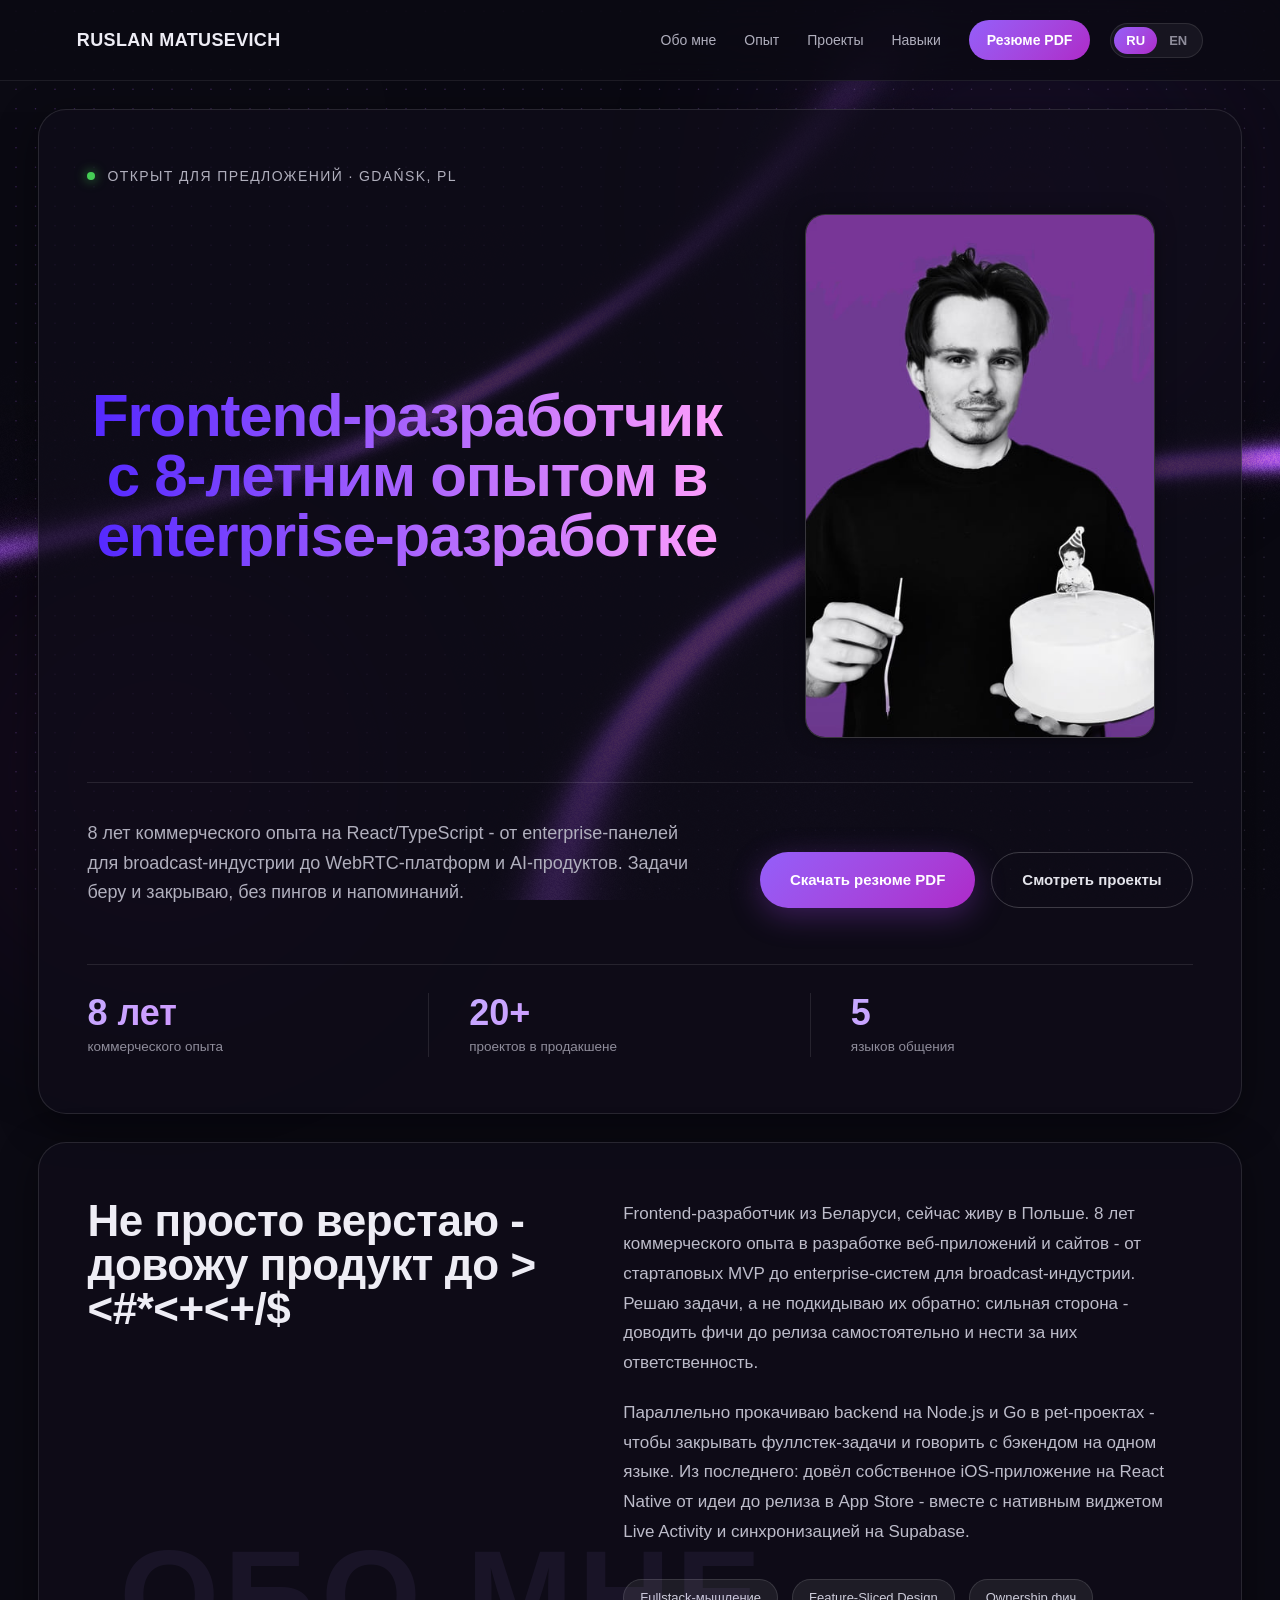
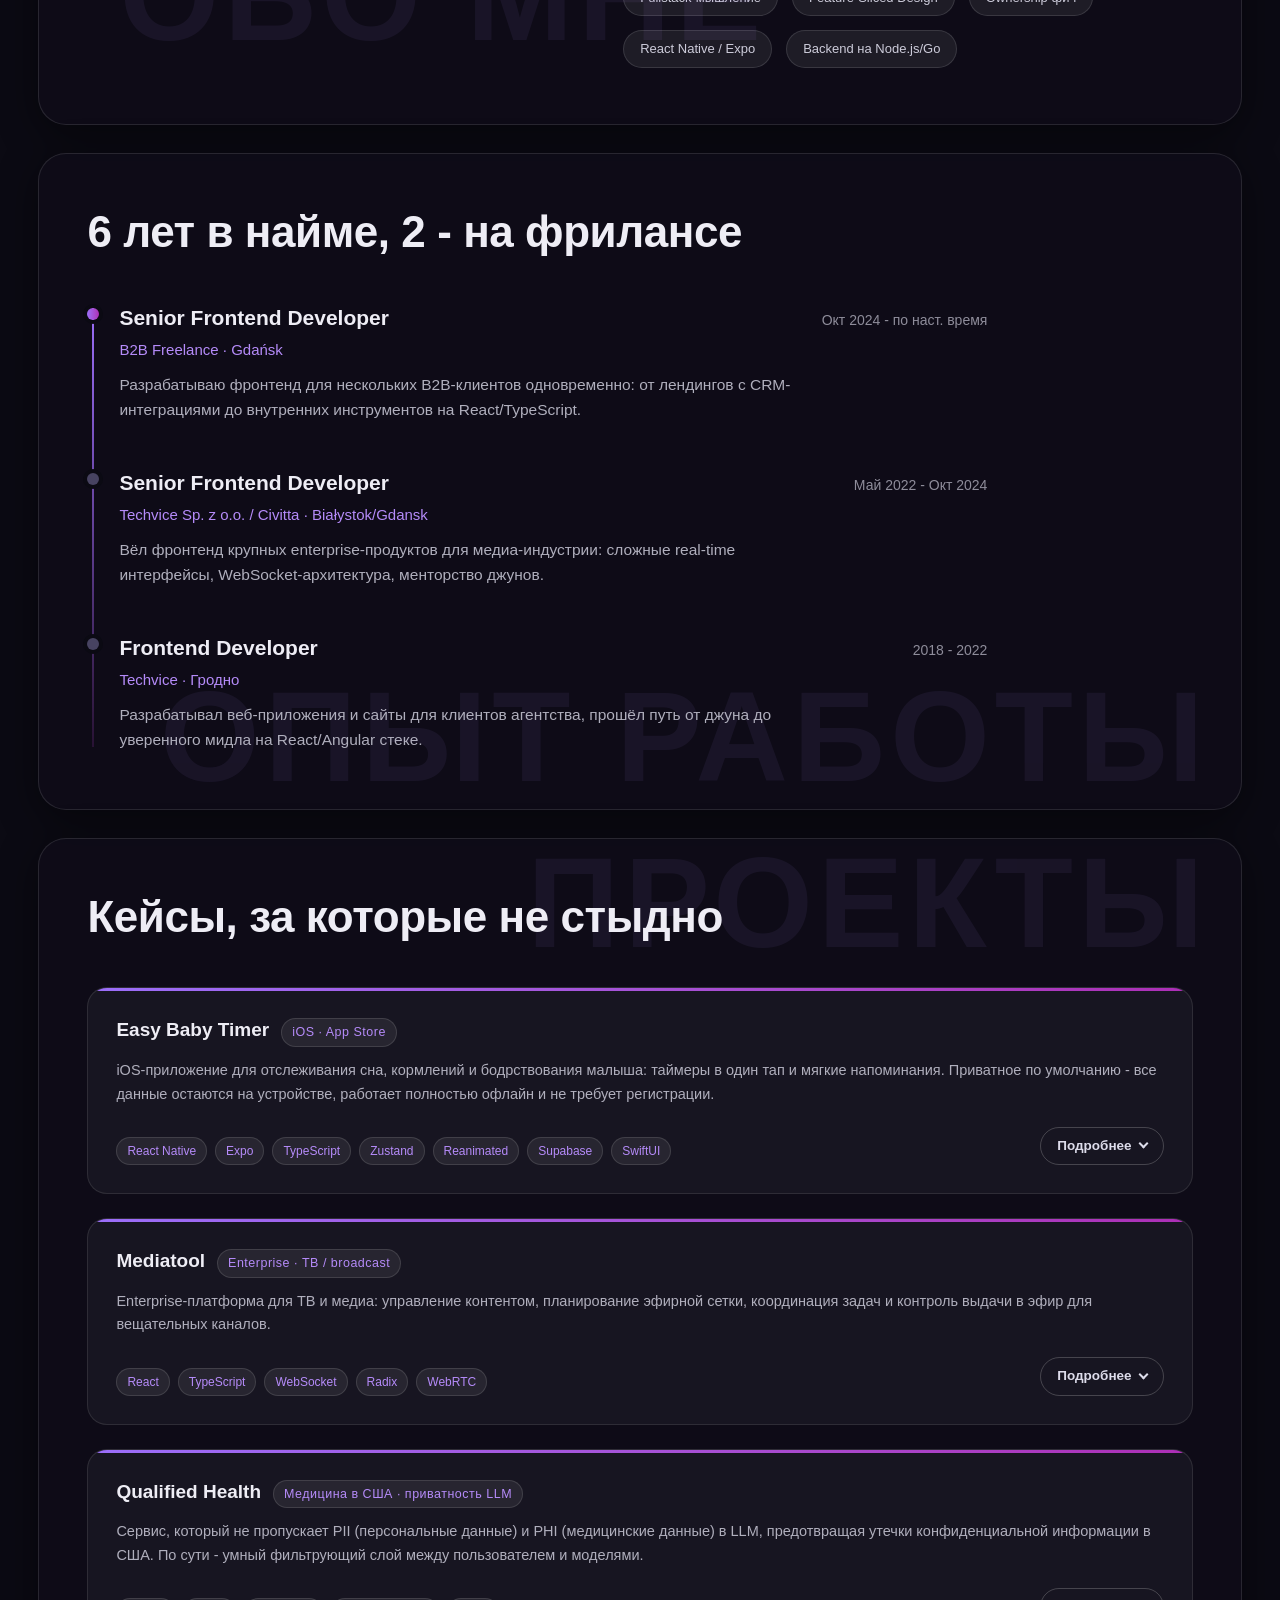
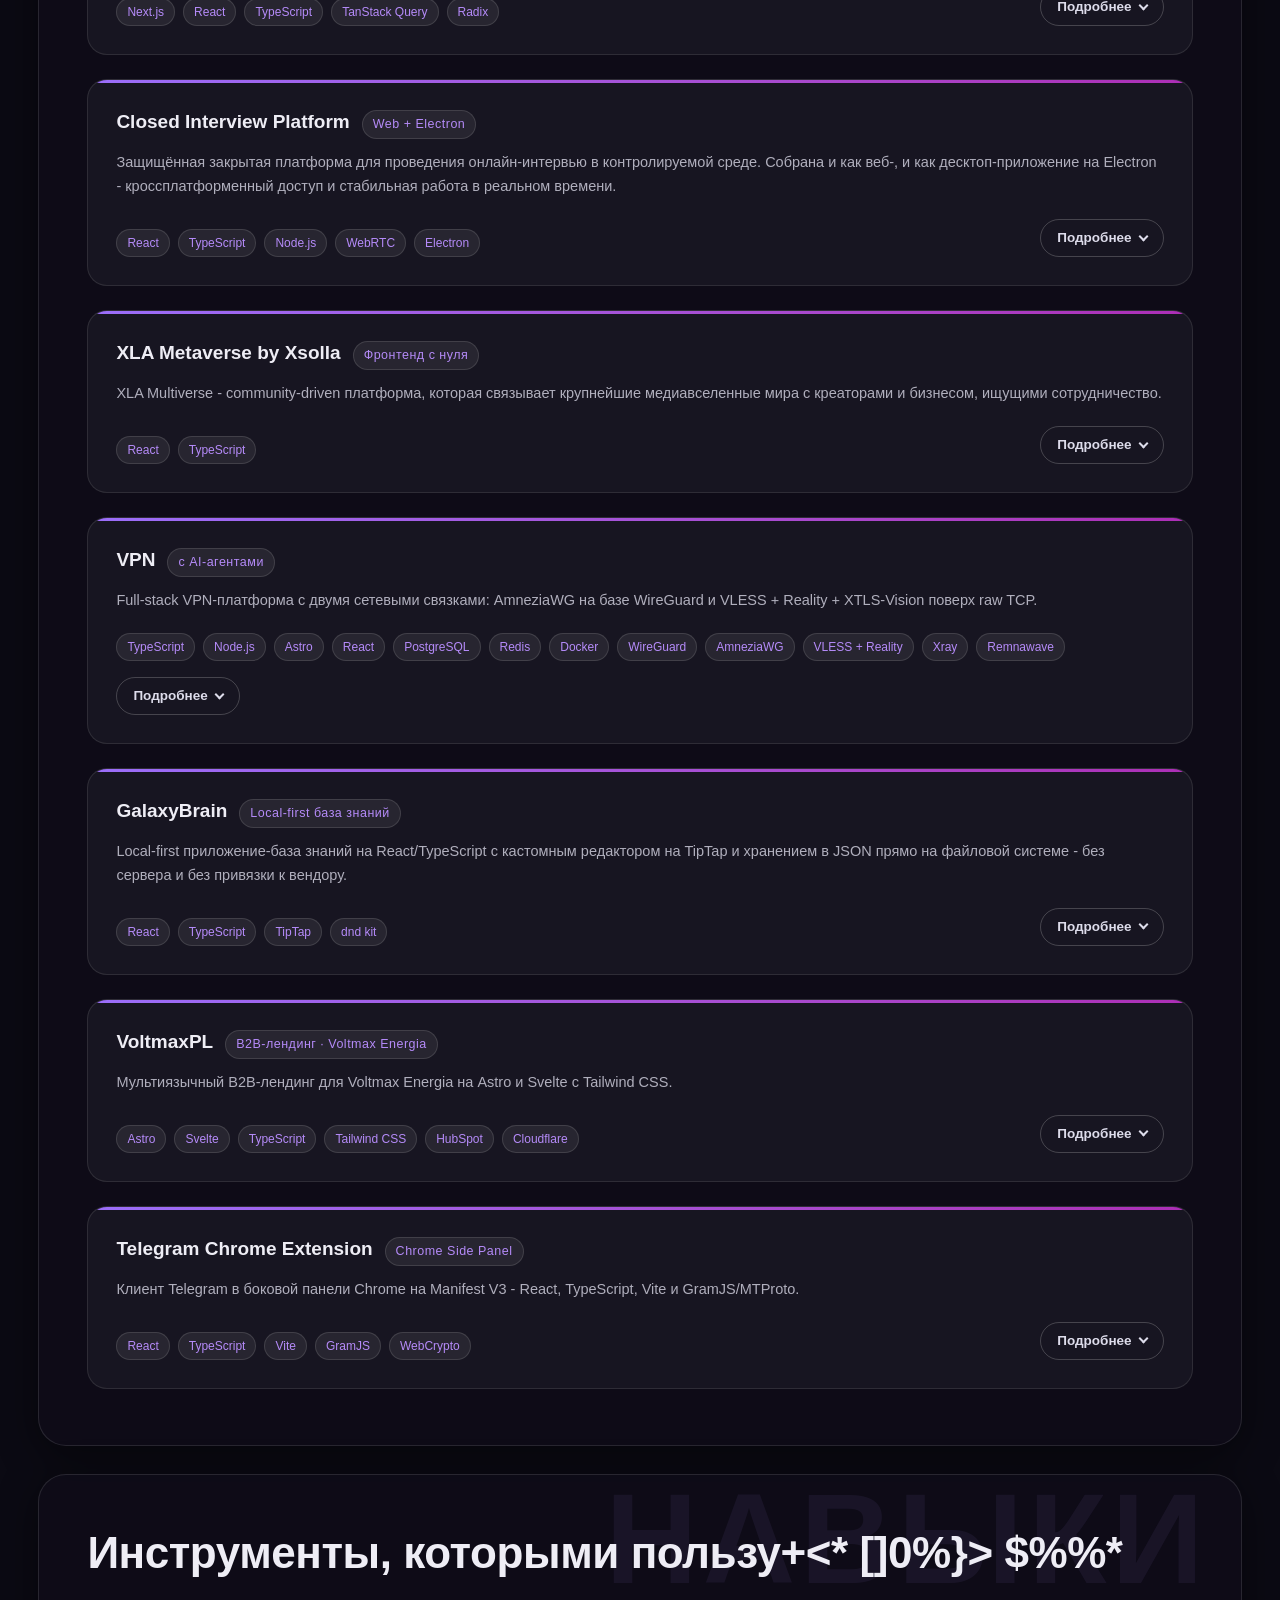
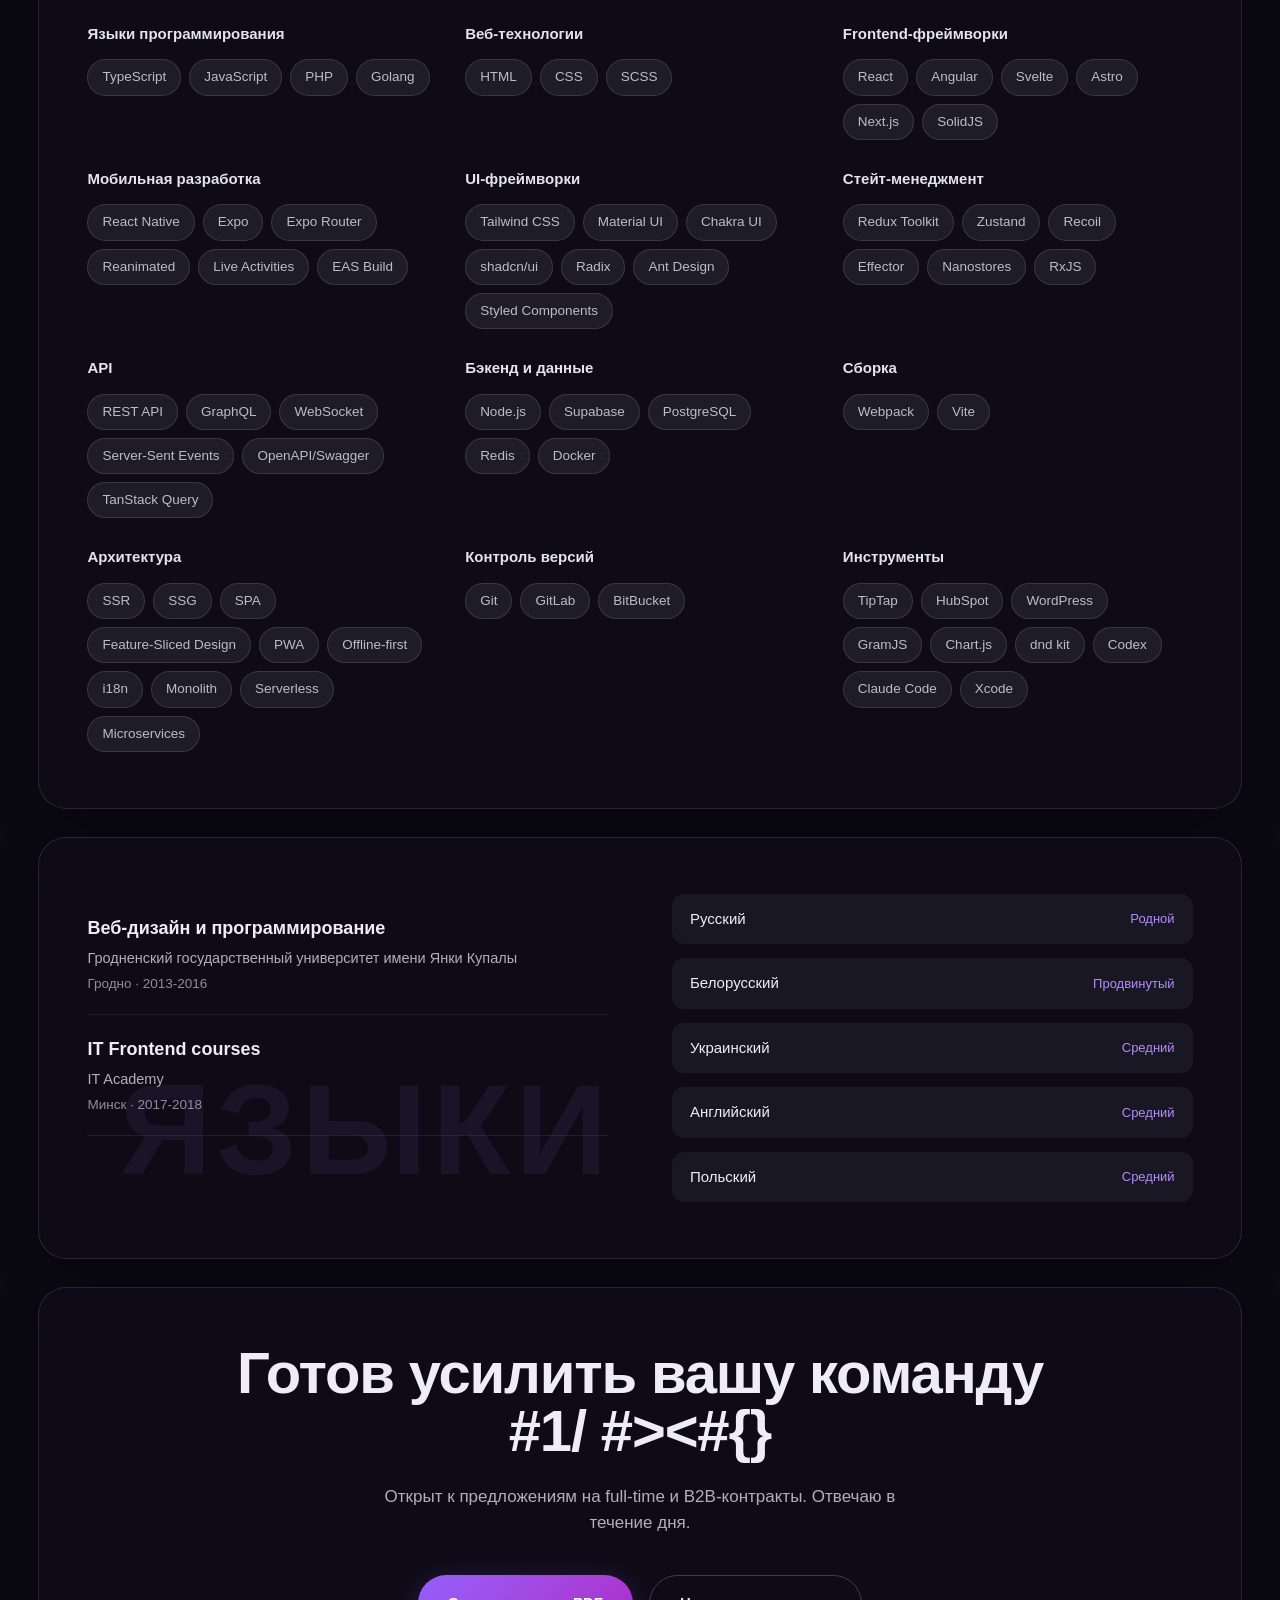
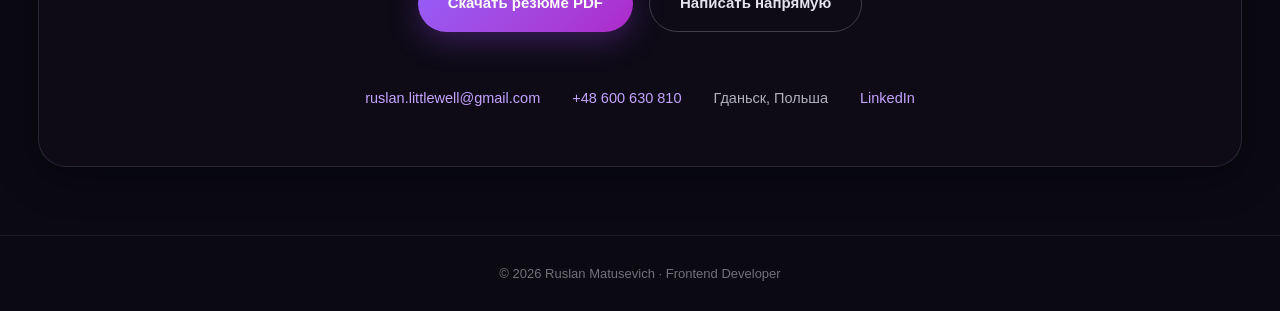
==== index.html @ 322b377a "Update fornt" ====
<!DOCTYPE html><html lang="ru"><head><meta charset="utf-8"><meta name="viewport" content="width=device-width, initial-scale=1"><meta name="generator" content="Astro v7.1.4"><title>Руслан Матусевич - Frontend-разработчик</title><meta name="description" content="Frontend-разработчик с 8-летним опытом на React/TypeScript: enterprise-панели для broadcast-индустрии, WebRTC-платформы, AI-продукты и собственное iOS-приложение на React Native. Гданьск, Польша."><link rel="canonical" href="https://ruslanlittlewell.github.io/"><link rel="alternate" hreflang="ru" href="https://ruslanlittlewell.github.io/"><link rel="alternate" hreflang="en" href="https://ruslanlittlewell.github.io/en/"><link rel="alternate" hreflang="x-default" href="https://ruslanlittlewell.github.io/"><link rel="icon" href="/favicon.svg" type="image/svg+xml"><meta name="theme-color" content="#17151f"><meta property="og:type" content="website"><meta property="og:title" content="Руслан Матусевич - Frontend-разработчик"><meta property="og:description" content="Frontend-разработчик с 8-летним опытом на React/TypeScript: enterprise-панели для broadcast-индустрии, WebRTC-платформы, AI-продукты и собственное iOS-приложение на React Native. Гданьск, Польша."><meta property="og:url" content="https://ruslanlittlewell.github.io/"><meta property="og:locale" content="ru_RU"><meta name="twitter:card" content="summary_large_image"><link rel="stylesheet" href="/assets/ResumePage.Bo6EtAs3.css"></head><body><div class="page relative min-h-screen"><div class="blob blob-top pointer-events-none fixed -top-[20%] -right-[10%] z-0 h-[60vw] max-h-[900px] w-[60vw] max-w-[900px] blur-[60px]" aria-hidden="true"></div><div class="blob blob-bottom pointer-events-none fixed -bottom-[25%] -left-[15%] z-0 h-[55vw] max-h-[800px] w-[55vw] max-w-[800px] blur-[60px]" aria-hidden="true"></div><div class="page-bg pointer-events-none fixed inset-0 z-0" aria-hidden="true"><style>astro-island,astro-slot,astro-static-slot{display:contents}</style><script>(()=>{var l=(n,t)=>{let i=async()=>{await(await n())()},e=typeof t.value=="object"?t.value:void 0,s={timeout:e==null?void 0:e.timeout};"requestIdleCallback"in window?window.requestIdleCallback(i,s):setTimeout(i,s.timeout||200)};(self.Astro||(self.Astro={})).idle=l;window.dispatchEvent(new Event("astro:idle"));})();</script><script>(()=>{var g=Object.defineProperty;var w=(a,s,c)=>s in a?g(a,s,{enumerable:!0,configurable:!0,writable:!0,value:c}):a[s]=c;var l=(a,s,c)=>w(a,typeof s!="symbol"?s+"":s,c);var E=new Set(["__proto__","constructor","prototype"]);{let a={0:t=>y(t),1:t=>c(t),2:t=>new RegExp(t),3:t=>new Date(t),4:t=>new Map(c(t)),5:t=>new Set(c(t)),6:t=>BigInt(t),7:t=>new URL(t),8:t=>new Uint8Array(t),9:t=>new Uint16Array(t),10:t=>new Uint32Array(t),11:t=>Number.POSITIVE_INFINITY*t},s=t=>{let[p,e]=t;return p in a?a[p](e):void 0},c=t=>t.map(s),y=t=>typeof t!="object"||t===null?t:Object.fromEntries(Object.entries(t).map(([p,e])=>[p,s(e)]));class f extends HTMLElement{constructor(){super(...arguments);l(this,"Component");l(this,"hydrator");l(this,"hydrate",async()=>{var b;if(!this.hydrator||!this.isConnected)return;let e=(b=this.parentElement)==null?void 0:b.closest("astro-island[ssr]");if(e){e.addEventListener("astro:hydrate",this.hydrate,{once:!0});return}let r=this.querySelectorAll("astro-slot"),n={},d=this.querySelectorAll("template[data-astro-template]");for(let o of d){let i=o.closest(this.tagName);i!=null&&i.isSameNode(this)&&(n[o.getAttribute("data-astro-template")||"default"]=o.innerHTML,o.remove())}for(let o of r){let i=o.closest(this.tagName);i!=null&&i.isSameNode(this)&&(n[o.getAttribute("name")||"default"]=o.innerHTML)}let u;try{u=this.hasAttribute("props")?y(JSON.parse(this.getAttribute("props"))):{}}catch(o){let i=this.getAttribute("component-url")||"<unknown>",v=this.getAttribute("component-export");throw v&&(i+=` (export ${v})`),console.error(`[hydrate] Error parsing props for component ${i}`,this.getAttribute("props"),o),o}let h;await this.hydrator(this)(this.Component,u,n,{client:this.getAttribute("client")}),this.removeAttribute("ssr"),this.dispatchEvent(new CustomEvent("astro:hydrate"))});l(this,"unmount",()=>{this.isConnected||this.dispatchEvent(new CustomEvent("astro:unmount"))})}disconnectedCallback(){document.removeEventListener("astro:after-swap",this.unmount),document.addEventListener("astro:after-swap",this.unmount,{once:!0})}connectedCallback(){if(!this.hasAttribute("await-children")||document.readyState==="interactive"||document.readyState==="complete")this.childrenConnectedCallback();else{let e=()=>{document.removeEventListener("DOMContentLoaded",e),r.disconnect(),this.childrenConnectedCallback()},r=new MutationObserver(()=>{var n;((n=this.lastChild)==null?void 0:n.nodeType)===Node.COMMENT_NODE&&this.lastChild.nodeValue==="astro:end"&&(this.lastChild.remove(),e())});r.observe(this,{childList:!0}),document.addEventListener("DOMContentLoaded",e)}}async childrenConnectedCallback(){let e=this.getAttribute("before-hydration-url");e&&await import(e),this.start()}getRetryImportUrl(e){let r=new URL(e,document.baseURI);return r.searchParams.set("astro-retry",Date.now().toString()),r.toString()}async importWithRetry(e){try{return await import(e)}catch(r){return await new Promise(n=>setTimeout(n,1e3)),import(this.getRetryImportUrl(e))}}handleHydrationError(e){let r=this.getAttribute("component-url"),n=new CustomEvent("astro:hydration-error",{cancelable:!0,bubbles:!0,composed:!0,detail:{error:e,componentUrl:r}});this.dispatchEvent(n)&&console.error(`[astro-island] Error hydrating ${r}`,e)}async start(){let e=JSON.parse(this.getAttribute("opts")),r=this.getAttribute("client");if(Astro[r]===void 0){window.addEventListener(`astro:${r}`,()=>this.start(),{once:!0});return}try{await Astro[r](async()=>{let n=this.getAttribute("renderer-url");try{let[d,{default:u}]=await Promise.all([this.importWithRetry(this.getAttribute("component-url")),n?this.importWithRetry(n):Promise.resolve({default:()=>()=>{}})]),h=this.getAttribute("component-export")||"default";if(h.includes(".")){this.Component=d;for(let m of h.split(".")){if(E.has(m)||!this.Component||typeof this.Component!="object"&&typeof this.Component!="function"||!Object.hasOwn(this.Component,m))throw new Error(`Invalid component export path: ${h}`);this.Component=this.Component[m]}}else{if(E.has(h))throw new Error(`Invalid component export path: ${h}`);this.Component=d[h]}return this.hydrator=u,this.hydrate}catch(d){return this.handleHydrationError(d),()=>{}}},e,this)}catch(n){this.handleHydrationError(n)}}attributeChangedCallback(){this.hydrate()}}l(f,"observedAttributes",["props"]),customElements.get("astro-island")||customElements.define("astro-island",f)}})();</script><astro-island uid="1RkktB" prefix="r11" component-url="/assets/ColorBends.BldYzZcF.js" component-export="default" renderer-url="/assets/client.bxcwkfp-.js" props="{&quot;colors&quot;:[1,[[0,&quot;#A855F7&quot;]]],&quot;speed&quot;:[0,0.2],&quot;frequency&quot;:[0,1],&quot;noise&quot;:[0,0.15],&quot;bandWidth&quot;:[0,6],&quot;rotation&quot;:[0,90],&quot;fadeTop&quot;:[0,0.5],&quot;iterations&quot;:[0,1],&quot;intensity&quot;:[0,1.3]}" ssr client="idle" opts="{&quot;name&quot;:&quot;ColorBends&quot;,&quot;value&quot;:true}" await-children><div class="relative h-full w-full overflow-hidden" style="mask-image:linear-gradient(to bottom, transparent 0%, #000 50%);-webkit-mask-image:linear-gradient(to bottom, transparent 0%, #000 50%)"></div><!--astro:end--></astro-island><astro-island uid="FwcPE" prefix="r10" component-url="/assets/DotField.CQvX44qZ.js" component-export="default" renderer-url="/assets/client.bxcwkfp-.js" props="{&quot;dotRadius&quot;:[0,1.5],&quot;dotSpacing&quot;:[0,18],&quot;cursorRadius&quot;:[0,360],&quot;bulgeStrength&quot;:[0,48],&quot;bulgeOnly&quot;:[0,true],&quot;sparkle&quot;:[0,false],&quot;waveAmplitude&quot;:[0,0],&quot;gradientFrom&quot;:[0,&quot;rgba(168, 85, 247, 0.32)&quot;],&quot;gradientTo&quot;:[0,&quot;rgba(214, 186, 255, 0.18)&quot;]}" ssr client="idle" opts="{&quot;name&quot;:&quot;DotField&quot;,&quot;value&quot;:true}" await-children><div class="dot-field-container"><canvas class="absolute inset-0 h-full w-full"></canvas></div><!--astro:end--></astro-island></div><script>(()=>{var e=async t=>{await(await t())()};(self.Astro||(self.Astro={})).load=e;window.dispatchEvent(new Event("astro:load"));})();</script><astro-island uid="29okiO" prefix="r12" component-url="/assets/Header.DTFOL811.js" component-export="default" renderer-url="/assets/client.bxcwkfp-.js" props="{&quot;locale&quot;:[0,&quot;ru&quot;],&quot;nav&quot;:[0,{&quot;about&quot;:[0,&quot;Обо мне&quot;],&quot;experience&quot;:[0,&quot;Опыт&quot;],&quot;projects&quot;:[0,&quot;Проекты&quot;],&quot;skills&quot;:[0,&quot;Навыки&quot;],&quot;resume&quot;:[0,&quot;Резюме PDF&quot;],&quot;menu&quot;:[0,&quot;Открыть меню&quot;]}],&quot;brand&quot;:[0,&quot;RUSLAN MATUSEVICH&quot;]}" ssr client="load" opts="{&quot;name&quot;:&quot;Header&quot;,&quot;value&quot;:true}" await-children><header class="site-header sticky top-0 z-50 flex items-center justify-between gap-5 border-b border-white/8 bg-[oklch(0.15_0.02_290/0.75)] px-4 py-4 backdrop-blur-xl sm:px-6 lg:px-[6vw] lg:py-5"><a class="font-display text-[18px] font-bold tracking-[0.02em] whitespace-nowrap" href="/">RUSLAN MATUSEVICH</a><div class="flex items-center gap-4 lg:gap-5"><nav class="hidden absolute inset-x-0 top-full flex-col items-stretch gap-1 border-b border-white/10 bg-[oklch(0.15_0.02_290/0.97)] px-4 pt-4 pb-5 backdrop-blur-xl nav:static nav:flex nav:flex-row nav:items-center nav:gap-7 nav:border-0 nav:bg-transparent nav:p-0 nav:backdrop-blur-none" aria-label="RUSLAN MATUSEVICH"><a class="border-b border-white/8 px-1 py-3 text-base text-dim transition hover:text-fg nav:border-0 nav:p-0 nav:text-sm" href="#about">Обо мне</a><a class="border-b border-white/8 px-1 py-3 text-base text-dim transition hover:text-fg nav:border-0 nav:p-0 nav:text-sm" href="#experience">Опыт</a><a class="border-b border-white/8 px-1 py-3 text-base text-dim transition hover:text-fg nav:border-0 nav:p-0 nav:text-sm" href="#projects">Проекты</a><a class="border-b border-white/8 px-1 py-3 text-base text-dim transition hover:text-fg nav:border-0 nav:p-0 nav:text-sm" href="#skills">Навыки</a><a class="grad-brand mt-3 cursor-pointer rounded-full px-[18px] py-3.5 text-[15px] font-semibold text-white transition hover:brightness-110 nav:mt-0 nav:py-2.5 nav:text-sm" href="/RuslanMatusevich_06-2026.pdf" download="RuslanMatusevich_06-2026.pdf">Резюме PDF</a></nav><div class="inline-flex items-center rounded-full border border-white/10 bg-white/5 p-[3px]" role="group" aria-label="Language"><a class="rounded-full px-3 py-[7px] text-[13px] leading-none font-semibold transition grad-brand text-white" href="/" hrefLang="ru" aria-current="true">RU</a><a class="rounded-full px-3 py-[7px] text-[13px] leading-none font-semibold transition text-dimmer hover:text-fg" href="/en/" hrefLang="en">EN</a></div><button type="button" class="flex h-[42px] w-[42px] cursor-pointer flex-col items-center justify-center gap-[5px] rounded-xl border border-white/20 nav:hidden" aria-expanded="false" aria-label="Открыть меню"><span class="block h-0.5 w-[18px] rounded-full bg-fg transition-transform "></span><span class="block h-0.5 w-[18px] rounded-full bg-fg transition-opacity "></span><span class="block h-0.5 w-[18px] rounded-full bg-fg transition-transform "></span></button></div></header><!--astro:end--></astro-island><main class="relative z-10 px-3 pt-7 pb-10 sm:px-5 lg:px-[3vw]"><section class="magic-bento-section reveal glass relative z-10 mx-auto mb-7 w-full max-w-[1400px] overflow-hidden rounded-[28px] px-5 py-9 sm:px-8 sm:py-12 lg:px-12 lg:py-14"><div class="mb-7 flex items-center gap-3"><span class="h-2 w-2 shrink-0 rounded-full bg-online shadow-[0_0_12px_oklch(0.75_0.2_145/0.8)]" aria-hidden="true"></span><span class="text-sm tracking-[0.1em] text-dim">ОТКРЫТ ДЛЯ ПРЕДЛОЖЕНИЙ · GDAŃSK, PL</span></div><div class="mb-11 grid gap-10 lg:grid-cols-[minmax(0,3fr)_minmax(0,2fr)] lg:items-center"><h1 class="text-center font-display text-[clamp(34px,5vw,60px)] leading-[0.98] font-bold tracking-[-0.02em]">Frontend-разработчик с 8-летним опытом<!-- --> <span>в enterprise-разработке</span></h1><div class="profile-card-wrapper relative w-full max-w-[350px] justify-self-center" data-profile-card="true"><div class="profile-card-behind" aria-hidden="true"></div><div class="profile-card-shell"><div class="profile-card-surface"><div class="profile-card-shine" aria-hidden="true"></div><div class="profile-card-glare" aria-hidden="true"></div><img src="/profile.jpg" alt="Руслан Матусевич - фото профиля" width="400" height="600" fetchPriority="high" class="profile-card-avatar block h-auto w-full object-cover"/></div></div></div></div><div class="grid gap-7 border-t border-white/10 pt-9 lg:grid-cols-[1.3fr_auto] lg:items-end"><p class="max-w-[620px] text-lg leading-[1.65] text-dim">8 лет коммерческого опыта на React/TypeScript - от enterprise-панелей для broadcast-индустрии до WebRTC-платформ и AI-продуктов. Задачи беру и закрываю, без пингов и напоминаний.</p><div class="flex flex-wrap gap-4 max-sm:*:w-full"><a class="inline-flex cursor-pointer items-center justify-center gap-2 rounded-full text-[15px] font-semibold whitespace-nowrap transition grad-brand shadow-cta px-[30px] py-4 text-white hover:-translate-y-px hover:brightness-110" href="/RuslanMatusevich_06-2026.pdf" download="RuslanMatusevich_06-2026.pdf">Скачать резюме PDF</a><a class="inline-flex cursor-pointer items-center justify-center gap-2 rounded-full text-[15px] font-semibold whitespace-nowrap transition border border-white/20 px-[30px] py-4 text-[oklch(0.92_0.01_290)] hover:border-[oklch(0.7_0.15_300)] hover:bg-white/5 hover:text-fg" href="#projects">Смотреть проекты</a></div></div><div class="mt-14 grid grid-cols-2 gap-y-6 border-t border-white/10 pt-7 sm:grid-cols-3 sm:gap-x-10"><div class="sm:border-r sm:border-white/10 sm:pr-10 sm:last:border-r-0"><div class="grad-stat font-display text-4xl font-bold">8 лет</div><div class="mt-1 text-[13.5px] text-dimmer">коммерческого опыта</div></div><div class="sm:border-r sm:border-white/10 sm:pr-10 sm:last:border-r-0"><div class="grad-stat font-display text-4xl font-bold">20+</div><div class="mt-1 text-[13.5px] text-dimmer">проектов в продакшене</div></div><div class="sm:border-r sm:border-white/10 sm:pr-10 sm:last:border-r-0"><div class="grad-stat font-display text-4xl font-bold">5</div><div class="mt-1 text-[13.5px] text-dimmer">языков общения</div></div></div></section><section class="magic-bento-section reveal glass relative z-10 mx-auto mb-7 w-full max-w-[1400px] overflow-hidden rounded-[28px] px-5 py-9 sm:px-8 sm:py-12 lg:px-12 lg:py-14" id="about"><div class="grid gap-8 lg:grid-cols-[0.9fr_1.1fr] lg:items-start lg:gap-[70px]"><div><div class="section-eyebrow pointer-events-none absolute bottom-2 font-bold right-4 z-0 max-w-[95%] overflow-hidden font-display text-[clamp(58px,10vw,150px)] leading-none tracking-[0.04em] whitespace-nowrap uppercase text-accent opacity-[0.07] select-none sm:left-8">ОБО МНЕ</div><h2 class="font-display text-[clamp(30px,3.5vw,44px)] font-bold tracking-[-0.01em]">Не просто верстаю - довожу продукт до результата</h2></div><div><p class="text-[17px] leading-[1.75] text-muted ">Frontend-разработчик из Беларуси, сейчас живу в Польше. 8 лет коммерческого опыта в разработке веб-приложений и сайтов - от стартаповых MVP до enterprise-систем для broadcast-индустрии. Решаю задачи, а не подкидываю их обратно: сильная сторона - доводить фичи до релиза самостоятельно и нести за них ответственность.</p><p class="text-[17px] leading-[1.75] text-muted mt-5">Параллельно прокачиваю backend на Node.js и Go в pet-проектах - чтобы закрывать фуллстек-задачи и говорить с бэкендом на одном языке. Из последнего: довёл собственное iOS-приложение на React Native от идеи до релиза в App Store - вместе с нативным виджетом Live Activity и синхронизацией на Supabase.</p><div class="mt-8 flex flex-wrap gap-3.5"><span class="glass-chip rounded-full px-4 py-2 text-[13px] text-[oklch(0.85_0.02_290)]">Fullstack-мышление</span><span class="glass-chip rounded-full px-4 py-2 text-[13px] text-[oklch(0.85_0.02_290)]">Feature-Sliced Design</span><span class="glass-chip rounded-full px-4 py-2 text-[13px] text-[oklch(0.85_0.02_290)]">Ownership фич</span><span class="glass-chip rounded-full px-4 py-2 text-[13px] text-[oklch(0.85_0.02_290)]">React Native / Expo</span><span class="glass-chip rounded-full px-4 py-2 text-[13px] text-[oklch(0.85_0.02_290)]">Backend на Node.js/Go</span></div></div></div></section><section class="magic-bento-section reveal glass relative z-10 mx-auto mb-7 w-full max-w-[1400px] overflow-hidden rounded-[28px] px-5 py-9 sm:px-8 sm:py-12 lg:px-12 lg:py-14" id="experience"><div class="section-eyebrow pointer-events-none absolute bottom-2 font-bold z-0 max-w-[95%] overflow-hidden font-display text-[clamp(58px,10vw,150px)] leading-none tracking-[0.04em] whitespace-nowrap uppercase text-accent opacity-[0.07] select-none sm:left-8 !left-[unset] right-8">ОПЫТ РАБОТЫ</div><h2 class="mb-10 font-display text-[clamp(30px,3.5vw,44px)] font-bold tracking-[-0.01em] lg:mb-12">6 лет в найме, 2 - на фрилансе</h2><div class="relative max-w-[900px] pl-8"><span class="timeline-line absolute top-1.5 bottom-1.5 left-[5px] w-0.5" aria-hidden="true"></span><article class="relative "><span class="absolute top-1.5 -left-8 h-3 w-3 rounded-full ring-4 ring-bg grad-line" aria-hidden="true"></span><div class="mb-1.5 flex flex-wrap items-baseline justify-between gap-2"><h3 class="font-display text-[21px] font-semibold">Senior Frontend Developer</h3><span class="text-sm text-dimmer">Окт 2024 - по наст. время</span></div><div class="mb-2.5 text-[15px] text-accent">B2B Freelance<!-- --> · <!-- -->Gdańsk</div><p class="max-w-[680px] text-[15.5px] leading-[1.65] text-dim">Разрабатываю фронтенд для нескольких B2B-клиентов одновременно: от лендингов с CRM-интеграциями до внутренних инструментов на React/TypeScript.</p></article><article class="relative mt-11"><span class="absolute top-1.5 -left-8 h-3 w-3 rounded-full ring-4 ring-bg bg-[oklch(0.4_0.05_290)]" aria-hidden="true"></span><div class="mb-1.5 flex flex-wrap items-baseline justify-between gap-2"><h3 class="font-display text-[21px] font-semibold">Senior Frontend Developer</h3><span class="text-sm text-dimmer">Май 2022 - Окт 2024</span></div><div class="mb-2.5 text-[15px] text-accent">Techvice Sp. z o.o. / Civitta<!-- --> · <!-- -->Białystok/Gdansk</div><p class="max-w-[680px] text-[15.5px] leading-[1.65] text-dim">Вёл фронтенд крупных enterprise-продуктов для медиа-индустрии: сложные real-time интерфейсы, WebSocket-архитектура, менторство джунов.</p></article><article class="relative mt-11"><span class="absolute top-1.5 -left-8 h-3 w-3 rounded-full ring-4 ring-bg bg-[oklch(0.4_0.05_290)]" aria-hidden="true"></span><div class="mb-1.5 flex flex-wrap items-baseline justify-between gap-2"><h3 class="font-display text-[21px] font-semibold">Frontend Developer</h3><span class="text-sm text-dimmer">2018 - 2022</span></div><div class="mb-2.5 text-[15px] text-accent">Techvice<!-- --> · <!-- -->Гродно</div><p class="max-w-[680px] text-[15.5px] leading-[1.65] text-dim">Разрабатывал веб-приложения и сайты для клиентов агентства, прошёл путь от джуна до уверенного мидла на React/Angular стеке.</p></article></div></section><section class="magic-bento-section reveal glass relative z-10 mx-auto mb-7 w-full max-w-[1400px] overflow-hidden rounded-[28px] px-5 py-9 sm:px-8 sm:py-12 lg:px-12 lg:py-14" id="projects"><div class="section-eyebrow pointer-events-none absolute bottom-2 font-bold z-0 max-w-[95%] overflow-hidden font-display text-[clamp(58px,10vw,150px)] leading-none tracking-[0.04em] whitespace-nowrap uppercase text-accent opacity-[0.07] select-none sm:left-8 !left-[unset] right-8 top-0">ПРОЕКТЫ</div><h2 class="mb-10 font-display text-[clamp(30px,3.5vw,44px)] font-bold tracking-[-0.01em] lg:mb-12">Кейсы, за которые не стыдно</h2><div class="grid items-start gap-6"><article class="glass-soft relative flex flex-col overflow-hidden rounded-[20px] p-7 transition-colors hover:border-[oklch(0.6_0.15_300/0.5)] hover:bg-white/8"><span class="grad-line absolute inset-x-0 top-0 h-[3px]" aria-hidden="true"></span><header class="mb-3 flex flex-wrap items-baseline gap-x-3 gap-y-1.5"><h3 class="font-display text-[19px] font-semibold">Easy Baby Timer</h3><span class="glass-chip rounded-full border-[oklch(0.6_0.15_300/0.35)] px-2.5 py-1 text-[12.5px] tracking-[0.04em] text-accent">iOS · App Store</span></header><p class="text-[14.5px] leading-[1.65] text-dim">iOS-приложение для отслеживания сна, кормлений и бодрствования малыша: таймеры в один тап и мягкие напоминания. Приватное по умолчанию - все данные остаются на устройстве, работает полностью офлайн и не требует регистрации.</p><div class="project-details mt-4.5 border-t border-white/8 pt-4.5" id="project-0-details" hidden=""><p class="text-[14.5px] leading-[1.65] text-dim ">Сделал в одиночку на React Native и Expo - от первого прототипа до релиза в App Store. Интерфейс переведён на 5 языков, переключается прямо в приложении.</p><p class="text-[14.5px] leading-[1.65] text-dim mt-3.5">Самое интересное было в нативной части: виджет Live Activity на SwiftUI, который показывает идущий таймер в Dynamic Island и на экране блокировки, плюс опциональная синхронизация между родителями на Supabase с row-level security - при том что приложение остаётся полностью рабочим офлайн.</p><h4 class="mt-5 mb-3 text-[13px] font-semibold tracking-[0.08em] text-accent uppercase">Ключевые возможности</h4><ul class="flex flex-col gap-2.5"><li class="relative pl-[18px] text-sm leading-[1.55] text-dim before:absolute before:top-2 before:left-0 before:h-[5px] before:w-[5px] before:rounded-full before:bg-accent before:content-[&#x27;&#x27;]">Таймеры сна, кормления и бодрствования в один тап</li><li class="relative pl-[18px] text-sm leading-[1.55] text-dim before:absolute before:top-2 before:left-0 before:h-[5px] before:w-[5px] before:rounded-full before:bg-accent before:content-[&#x27;&#x27;]">Live Activity в Dynamic Island и на экране блокировки</li><li class="relative pl-[18px] text-sm leading-[1.55] text-dim before:absolute before:top-2 before:left-0 before:h-[5px] before:w-[5px] before:rounded-full before:bg-accent before:content-[&#x27;&#x27;]">Умные напоминания по режиму конкретного ребёнка, автостоп кормления</li><li class="relative pl-[18px] text-sm leading-[1.55] text-dim before:absolute before:top-2 before:left-0 before:h-[5px] before:w-[5px] before:rounded-full before:bg-accent before:content-[&#x27;&#x27;]">Таймлайн-календарь дня с цветовой разметкой активностей и pinch-zoom от суток до минуты</li><li class="relative pl-[18px] text-sm leading-[1.55] text-dim before:absolute before:top-2 before:left-0 before:h-[5px] before:w-[5px] before:rounded-full before:bg-accent before:content-[&#x27;&#x27;]">Редактирование записей, учёт объёма молока и дневная статистика</li><li class="relative pl-[18px] text-sm leading-[1.55] text-dim before:absolute before:top-2 before:left-0 before:h-[5px] before:w-[5px] before:rounded-full before:bg-accent before:content-[&#x27;&#x27;]">Плавающий мини-таймер, который следует за вами по всем экранам</li><li class="relative pl-[18px] text-sm leading-[1.55] text-dim before:absolute before:top-2 before:left-0 before:h-[5px] before:w-[5px] before:rounded-full before:bg-accent before:content-[&#x27;&#x27;]">Общий доступ к ребёнку между родителями по коду-приглашению</li><li class="relative pl-[18px] text-sm leading-[1.55] text-dim before:absolute before:top-2 before:left-0 before:h-[5px] before:w-[5px] before:rounded-full before:bg-accent before:content-[&#x27;&#x27;]">Локальное офлайн-хранилище, без аккаунта и без рекламы</li></ul></div><div class="mt-auto flex flex-wrap items-end justify-between gap-4 pt-5"><div class="flex flex-wrap gap-2"><span class="glass-chip rounded-full px-2.5 py-[5px] text-xs text-accent">React Native</span><span class="glass-chip rounded-full px-2.5 py-[5px] text-xs text-accent">Expo</span><span class="glass-chip rounded-full px-2.5 py-[5px] text-xs text-accent">TypeScript</span><span class="glass-chip rounded-full px-2.5 py-[5px] text-xs text-accent">Zustand</span><span class="glass-chip rounded-full px-2.5 py-[5px] text-xs text-accent">Reanimated</span><span class="glass-chip rounded-full px-2.5 py-[5px] text-xs text-accent">Supabase</span><span class="glass-chip rounded-full px-2.5 py-[5px] text-xs text-accent">SwiftUI</span></div><button type="button" class="project-toggle inline-flex shrink-0 cursor-pointer items-center gap-2 rounded-full border border-white/20 px-4 py-2 text-[13.5px] font-semibold text-[oklch(0.9_0.02_290)] transition hover:border-[oklch(0.7_0.15_300)] hover:bg-white/6 hover:text-fg" aria-expanded="false" aria-controls="project-0-details"><span class="label-more">Подробнее</span><span class="label-less">Свернуть</span><span class="chevron h-[7px] w-[7px] border-r-2 border-b-2 border-current" aria-hidden="true"></span></button></div></article><article class="glass-soft relative flex flex-col overflow-hidden rounded-[20px] p-7 transition-colors hover:border-[oklch(0.6_0.15_300/0.5)] hover:bg-white/8"><span class="grad-line absolute inset-x-0 top-0 h-[3px]" aria-hidden="true"></span><header class="mb-3 flex flex-wrap items-baseline gap-x-3 gap-y-1.5"><h3 class="font-display text-[19px] font-semibold">Mediatool</h3><span class="glass-chip rounded-full border-[oklch(0.6_0.15_300/0.35)] px-2.5 py-1 text-[12.5px] tracking-[0.04em] text-accent">Enterprise · ТВ / broadcast</span></header><p class="text-[14.5px] leading-[1.65] text-dim">Enterprise-платформа для ТВ и медиа: управление контентом, планирование эфирной сетки, координация задач и контроль выдачи в эфир для вещательных каналов.</p><div class="project-details mt-4.5 border-t border-white/8 pt-4.5" id="project-1-details" hidden=""><p class="text-[14.5px] leading-[1.65] text-dim ">Разрабатывал и поддерживал крупную платформу управления медиа на React - для планирования, организации, валидации и мониторинга эфирного контента. Система закрывает сложные сценарии планирования, работу с метаданными, живые операции с плейлистами, обновления в реальном времени, ролевой доступ и настройку нескольких каналов.</p><h4 class="mt-5 mb-3 text-[13px] font-semibold tracking-[0.08em] text-accent uppercase">Ключевые возможности</h4><ul class="flex flex-col gap-2.5"><li class="relative pl-[18px] text-sm leading-[1.55] text-dim before:absolute before:top-2 before:left-0 before:h-[5px] before:w-[5px] before:rounded-full before:bg-accent before:content-[&#x27;&#x27;]">Content Manager: программы, эпизоды, промо, реклама, ID, блоки, метаданные, сегментация, музыкальные метки и ран-логи</li><li class="relative pl-[18px] text-sm leading-[1.55] text-dim before:absolute before:top-2 before:left-0 before:h-[5px] before:w-[5px] before:rounded-full before:bg-accent before:content-[&#x27;&#x27;]">Модуль Planner для сборки эфирных сеток: макро- и микроблоки, drag-and-drop, автозаполнение, расстановка рекламы, импорт/экспорт плейлистов, выгрузка CSV/XLS и синхронизация расписаний</li><li class="relative pl-[18px] text-sm leading-[1.55] text-dim before:absolute before:top-2 before:left-0 before:h-[5px] before:w-[5px] before:rounded-full before:bg-accent before:content-[&#x27;&#x27;]">Модуль Workflow: задачи, таймлайны, лейблы, участники, назначения, живые обновления, фильтрация, поиск и экспорт</li><li class="relative pl-[18px] text-sm leading-[1.55] text-dim before:absolute before:top-2 before:left-0 before:h-[5px] before:w-[5px] before:rounded-full before:bg-accent before:content-[&#x27;&#x27;]">Модуль Playout: эфирные расписания, микро- и макропредставления, dummy-события, метаданные, порядок событий и операции на уровне дня</li><li class="relative pl-[18px] text-sm leading-[1.55] text-dim before:absolute before:top-2 before:left-0 before:h-[5px] before:w-[5px] before:rounded-full before:bg-accent before:content-[&#x27;&#x27;]">Playlist Checker и алерты: битые файлы, статус эфира, глобальные системные оповещения и операционные проблемы</li><li class="relative pl-[18px] text-sm leading-[1.55] text-dim before:absolute before:top-2 before:left-0 before:h-[5px] before:w-[5px] before:rounded-full before:bg-accent before:content-[&#x27;&#x27;]">Live-мультивьюер с несколькими плеерными бэкендами: HTML5/WebRTC, SLDP, MSE и Redge</li><li class="relative pl-[18px] text-sm leading-[1.55] text-dim before:absolute before:top-2 before:left-0 before:h-[5px] before:w-[5px] before:rounded-full before:bg-accent before:content-[&#x27;&#x27;]">Ролевая навигация и права для аккаунтов planner, playout, global, admin и supervisor</li><li class="relative pl-[18px] text-sm leading-[1.55] text-dim before:absolute before:top-2 before:left-0 before:h-[5px] before:w-[5px] before:rounded-full before:bg-accent before:content-[&#x27;&#x27;]">Адаптивная мобильная версия дашборда, workflow, live-превью и мониторинга событий</li><li class="relative pl-[18px] text-sm leading-[1.55] text-dim before:absolute before:top-2 before:left-0 before:h-[5px] before:w-[5px] before:rounded-full before:bg-accent before:content-[&#x27;&#x27;]">Глобальные и канальные настройки: AV, FTP, метаданные, почта, workflow, planner, playout и playlist checker</li><li class="relative pl-[18px] text-sm leading-[1.55] text-dim before:absolute before:top-2 before:left-0 before:h-[5px] before:w-[5px] before:rounded-full before:bg-accent before:content-[&#x27;&#x27;]">Обновления в реальном времени через WebSocket для данных planner и workflow</li><li class="relative pl-[18px] text-sm leading-[1.55] text-dim before:absolute before:top-2 before:left-0 before:h-[5px] before:w-[5px] before:rounded-full before:bg-accent before:content-[&#x27;&#x27;]">Авторизация, восстановление пароля, настройки пользователя, профиль, уведомления и сценарии двухфакторки</li></ul></div><div class="mt-auto flex flex-wrap items-end justify-between gap-4 pt-5"><div class="flex flex-wrap gap-2"><span class="glass-chip rounded-full px-2.5 py-[5px] text-xs text-accent">React</span><span class="glass-chip rounded-full px-2.5 py-[5px] text-xs text-accent">TypeScript</span><span class="glass-chip rounded-full px-2.5 py-[5px] text-xs text-accent">WebSocket</span><span class="glass-chip rounded-full px-2.5 py-[5px] text-xs text-accent">Radix</span><span class="glass-chip rounded-full px-2.5 py-[5px] text-xs text-accent">WebRTC</span></div><button type="button" class="project-toggle inline-flex shrink-0 cursor-pointer items-center gap-2 rounded-full border border-white/20 px-4 py-2 text-[13.5px] font-semibold text-[oklch(0.9_0.02_290)] transition hover:border-[oklch(0.7_0.15_300)] hover:bg-white/6 hover:text-fg" aria-expanded="false" aria-controls="project-1-details"><span class="label-more">Подробнее</span><span class="label-less">Свернуть</span><span class="chevron h-[7px] w-[7px] border-r-2 border-b-2 border-current" aria-hidden="true"></span></button></div></article><article class="glass-soft relative flex flex-col overflow-hidden rounded-[20px] p-7 transition-colors hover:border-[oklch(0.6_0.15_300/0.5)] hover:bg-white/8"><span class="grad-line absolute inset-x-0 top-0 h-[3px]" aria-hidden="true"></span><header class="mb-3 flex flex-wrap items-baseline gap-x-3 gap-y-1.5"><h3 class="font-display text-[19px] font-semibold">Qualified Health</h3><span class="glass-chip rounded-full border-[oklch(0.6_0.15_300/0.35)] px-2.5 py-1 text-[12.5px] tracking-[0.04em] text-accent">Медицина в США · приватность LLM</span></header><p class="text-[14.5px] leading-[1.65] text-dim">Сервис, который не пропускает PII (персональные данные) и PHI (медицинские данные) в LLM, предотвращая утечки конфиденциальной информации в США. По сути - умный фильтрующий слой между пользователем и моделями.</p><div class="project-details mt-4.5 border-t border-white/8 pt-4.5" id="project-2-details" hidden=""><p class="text-[14.5px] leading-[1.65] text-dim ">Отвечал за веб-приложения проекта. Первое - чат для общения с клиентами. Второе - админ-панель для настройки системы и создания и редактирования фильтров, которые не дают чувствительным данным вроде PII и PHI утечь в сторонние сервисы. Также участвовал в разработке бэкенда.</p></div><div class="mt-auto flex flex-wrap items-end justify-between gap-4 pt-5"><div class="flex flex-wrap gap-2"><span class="glass-chip rounded-full px-2.5 py-[5px] text-xs text-accent">Next.js</span><span class="glass-chip rounded-full px-2.5 py-[5px] text-xs text-accent">React</span><span class="glass-chip rounded-full px-2.5 py-[5px] text-xs text-accent">TypeScript</span><span class="glass-chip rounded-full px-2.5 py-[5px] text-xs text-accent">TanStack Query</span><span class="glass-chip rounded-full px-2.5 py-[5px] text-xs text-accent">Radix</span></div><button type="button" class="project-toggle inline-flex shrink-0 cursor-pointer items-center gap-2 rounded-full border border-white/20 px-4 py-2 text-[13.5px] font-semibold text-[oklch(0.9_0.02_290)] transition hover:border-[oklch(0.7_0.15_300)] hover:bg-white/6 hover:text-fg" aria-expanded="false" aria-controls="project-2-details"><span class="label-more">Подробнее</span><span class="label-less">Свернуть</span><span class="chevron h-[7px] w-[7px] border-r-2 border-b-2 border-current" aria-hidden="true"></span></button></div></article><article class="glass-soft relative flex flex-col overflow-hidden rounded-[20px] p-7 transition-colors hover:border-[oklch(0.6_0.15_300/0.5)] hover:bg-white/8"><span class="grad-line absolute inset-x-0 top-0 h-[3px]" aria-hidden="true"></span><header class="mb-3 flex flex-wrap items-baseline gap-x-3 gap-y-1.5"><h3 class="font-display text-[19px] font-semibold">Closed Interview Platform</h3><span class="glass-chip rounded-full border-[oklch(0.6_0.15_300/0.35)] px-2.5 py-1 text-[12.5px] tracking-[0.04em] text-accent">Web + Electron</span></header><p class="text-[14.5px] leading-[1.65] text-dim">Защищённая закрытая платформа для проведения онлайн-интервью в контролируемой среде. Собрана и как веб-, и как десктоп-приложение на Electron - кроссплатформенный доступ и стабильная работа в реальном времени.</p><div class="project-details mt-4.5 border-t border-white/8 pt-4.5" id="project-3-details" hidden=""><p class="text-[14.5px] leading-[1.65] text-dim ">Разработал систему на React + TypeScript на фронтенде и Node.js на бэкенде, с real-time архитектурой на WebRTC. Платформа поддерживает переподключаемые пиринговые сессии и мульти-пир соединения, что даёт стабильную связь даже при нестабильной сети.</p><p class="text-[14.5px] leading-[1.65] text-dim mt-3.5">Проект требовал сложной синхронизации состояния в реальном времени, управления жизненным циклом пиров и кроссплатформенной упаковки под Electron - с упором на надёжность и низкие задержки.</p><h4 class="mt-5 mb-3 text-[13px] font-semibold tracking-[0.08em] text-accent uppercase">Ключевые возможности</h4><ul class="flex flex-col gap-2.5"><li class="relative pl-[18px] text-sm leading-[1.55] text-dim before:absolute before:top-2 before:left-0 before:h-[5px] before:w-[5px] before:rounded-full before:bg-accent before:content-[&#x27;&#x27;]">Создание приватных комнат для интервью и управление ими</li><li class="relative pl-[18px] text-sm leading-[1.55] text-dim before:absolute before:top-2 before:left-0 before:h-[5px] before:w-[5px] before:rounded-full before:bg-accent before:content-[&#x27;&#x27;]">Видео- и аудиосвязь в реальном времени через WebRTC</li><li class="relative pl-[18px] text-sm leading-[1.55] text-dim before:absolute before:top-2 before:left-0 before:h-[5px] before:w-[5px] before:rounded-full before:bg-accent before:content-[&#x27;&#x27;]">Автоматическое переподключение пиров и мульти-пир сессии</li><li class="relative pl-[18px] text-sm leading-[1.55] text-dim before:absolute before:top-2 before:left-0 before:h-[5px] before:w-[5px] before:rounded-full before:bg-accent before:content-[&#x27;&#x27;]">Внутренний чат в реальном времени</li><li class="relative pl-[18px] text-sm leading-[1.55] text-dim before:absolute before:top-2 before:left-0 before:h-[5px] before:w-[5px] before:rounded-full before:bg-accent before:content-[&#x27;&#x27;]">Безопасный обмен файлами между участниками</li><li class="relative pl-[18px] text-sm leading-[1.55] text-dim before:absolute before:top-2 before:left-0 before:h-[5px] before:w-[5px] before:rounded-full before:bg-accent before:content-[&#x27;&#x27;]">Симуляция системных ошибок для тестирования и проверки сценариев</li><li class="relative pl-[18px] text-sm leading-[1.55] text-dim before:absolute before:top-2 before:left-0 before:h-[5px] before:w-[5px] before:rounded-full before:bg-accent before:content-[&#x27;&#x27;]">Механика симуляции донатов внутри сессий</li></ul></div><div class="mt-auto flex flex-wrap items-end justify-between gap-4 pt-5"><div class="flex flex-wrap gap-2"><span class="glass-chip rounded-full px-2.5 py-[5px] text-xs text-accent">React</span><span class="glass-chip rounded-full px-2.5 py-[5px] text-xs text-accent">TypeScript</span><span class="glass-chip rounded-full px-2.5 py-[5px] text-xs text-accent">Node.js</span><span class="glass-chip rounded-full px-2.5 py-[5px] text-xs text-accent">WebRTC</span><span class="glass-chip rounded-full px-2.5 py-[5px] text-xs text-accent">Electron</span></div><button type="button" class="project-toggle inline-flex shrink-0 cursor-pointer items-center gap-2 rounded-full border border-white/20 px-4 py-2 text-[13.5px] font-semibold text-[oklch(0.9_0.02_290)] transition hover:border-[oklch(0.7_0.15_300)] hover:bg-white/6 hover:text-fg" aria-expanded="false" aria-controls="project-3-details"><span class="label-more">Подробнее</span><span class="label-less">Свернуть</span><span class="chevron h-[7px] w-[7px] border-r-2 border-b-2 border-current" aria-hidden="true"></span></button></div></article><article class="glass-soft relative flex flex-col overflow-hidden rounded-[20px] p-7 transition-colors hover:border-[oklch(0.6_0.15_300/0.5)] hover:bg-white/8"><span class="grad-line absolute inset-x-0 top-0 h-[3px]" aria-hidden="true"></span><header class="mb-3 flex flex-wrap items-baseline gap-x-3 gap-y-1.5"><h3 class="font-display text-[19px] font-semibold">XLA Metaverse by Xsolla</h3><span class="glass-chip rounded-full border-[oklch(0.6_0.15_300/0.35)] px-2.5 py-1 text-[12.5px] tracking-[0.04em] text-accent">Фронтенд с нуля</span></header><p class="text-[14.5px] leading-[1.65] text-dim">XLA Multiverse - community-driven платформа, которая связывает крупнейшие медиавселенные мира с креаторами и бизнесом, ищущими сотрудничество.</p><div class="project-details mt-4.5 border-t border-white/8 pt-4.5" id="project-4-details" hidden=""><p class="text-[14.5px] leading-[1.65] text-dim ">Отвечал за разработку фронтенда приложения с нуля. Вместе с бэкенд-командой выстроил быструю и надёжную систему на автогенерируемом контенте с динамическим form builder, который позволяет пользователям удобно собирать контент для своих метавселенных.</p><p class="text-[14.5px] leading-[1.65] text-dim mt-3.5">Также успешно работали с ещё одной международной командой, которая разрабатывала смежную часть системы, - чтобы отдать клиенту качественный продукт.</p></div><div class="mt-auto flex flex-wrap items-end justify-between gap-4 pt-5"><div class="flex flex-wrap gap-2"><span class="glass-chip rounded-full px-2.5 py-[5px] text-xs text-accent">React</span><span class="glass-chip rounded-full px-2.5 py-[5px] text-xs text-accent">TypeScript</span></div><button type="button" class="project-toggle inline-flex shrink-0 cursor-pointer items-center gap-2 rounded-full border border-white/20 px-4 py-2 text-[13.5px] font-semibold text-[oklch(0.9_0.02_290)] transition hover:border-[oklch(0.7_0.15_300)] hover:bg-white/6 hover:text-fg" aria-expanded="false" aria-controls="project-4-details"><span class="label-more">Подробнее</span><span class="label-less">Свернуть</span><span class="chevron h-[7px] w-[7px] border-r-2 border-b-2 border-current" aria-hidden="true"></span></button></div></article><article class="glass-soft relative flex flex-col overflow-hidden rounded-[20px] p-7 transition-colors hover:border-[oklch(0.6_0.15_300/0.5)] hover:bg-white/8"><span class="grad-line absolute inset-x-0 top-0 h-[3px]" aria-hidden="true"></span><header class="mb-3 flex flex-wrap items-baseline gap-x-3 gap-y-1.5"><h3 class="font-display text-[19px] font-semibold">VPN</h3><span class="glass-chip rounded-full border-[oklch(0.6_0.15_300/0.35)] px-2.5 py-1 text-[12.5px] tracking-[0.04em] text-accent">с AI-агентами</span></header><p class="text-[14.5px] leading-[1.65] text-dim">Full-stack VPN-платформа с двумя сетевыми связками: AmneziaWG на базе WireGuard и VLESS + Reality + XTLS-Vision поверх raw TCP.</p><div class="project-details mt-4.5 border-t border-white/8 pt-4.5" id="project-5-details" hidden=""><p class="text-[14.5px] leading-[1.65] text-dim ">Сделал сайт на Astro/React, Telegram-бота, админ-панель, биллинговые вебхуки, автоматическую выдачу VPN-конфигов, учёт трафика, управление жизненным циклом подписок и инфраструктуру деплоя на Docker.</p><p class="text-[14.5px] leading-[1.65] text-dim mt-3.5">Реализовал AmneziaWG-туннели с WireGuard-шифрованием и UDP-обфускацией, а также DPI-устойчивую связку VLESS + Reality + XTLS-Vision без WebSocket/gRPC. Provisioning VLESS построен через Remnawave REST API и Xray-ноды: создание, блокировка и удаление пользователей, выдача постоянных subscription-ссылок и синхронизация доступа с биллингом.</p></div><div class="mt-auto flex flex-wrap items-end justify-between gap-4 pt-5"><div class="flex flex-wrap gap-2"><span class="glass-chip rounded-full px-2.5 py-[5px] text-xs text-accent">TypeScript</span><span class="glass-chip rounded-full px-2.5 py-[5px] text-xs text-accent">Node.js</span><span class="glass-chip rounded-full px-2.5 py-[5px] text-xs text-accent">Astro</span><span class="glass-chip rounded-full px-2.5 py-[5px] text-xs text-accent">React</span><span class="glass-chip rounded-full px-2.5 py-[5px] text-xs text-accent">PostgreSQL</span><span class="glass-chip rounded-full px-2.5 py-[5px] text-xs text-accent">Redis</span><span class="glass-chip rounded-full px-2.5 py-[5px] text-xs text-accent">Docker</span><span class="glass-chip rounded-full px-2.5 py-[5px] text-xs text-accent">WireGuard</span><span class="glass-chip rounded-full px-2.5 py-[5px] text-xs text-accent">AmneziaWG</span><span class="glass-chip rounded-full px-2.5 py-[5px] text-xs text-accent">VLESS + Reality</span><span class="glass-chip rounded-full px-2.5 py-[5px] text-xs text-accent">Xray</span><span class="glass-chip rounded-full px-2.5 py-[5px] text-xs text-accent">Remnawave</span></div><button type="button" class="project-toggle inline-flex shrink-0 cursor-pointer items-center gap-2 rounded-full border border-white/20 px-4 py-2 text-[13.5px] font-semibold text-[oklch(0.9_0.02_290)] transition hover:border-[oklch(0.7_0.15_300)] hover:bg-white/6 hover:text-fg" aria-expanded="false" aria-controls="project-5-details"><span class="label-more">Подробнее</span><span class="label-less">Свернуть</span><span class="chevron h-[7px] w-[7px] border-r-2 border-b-2 border-current" aria-hidden="true"></span></button></div></article><article class="glass-soft relative flex flex-col overflow-hidden rounded-[20px] p-7 transition-colors hover:border-[oklch(0.6_0.15_300/0.5)] hover:bg-white/8"><span class="grad-line absolute inset-x-0 top-0 h-[3px]" aria-hidden="true"></span><header class="mb-3 flex flex-wrap items-baseline gap-x-3 gap-y-1.5"><h3 class="font-display text-[19px] font-semibold">GalaxyBrain</h3><span class="glass-chip rounded-full border-[oklch(0.6_0.15_300/0.35)] px-2.5 py-1 text-[12.5px] tracking-[0.04em] text-accent">Local-first база знаний</span></header><p class="text-[14.5px] leading-[1.65] text-dim">Local-first приложение-база знаний на React/TypeScript с кастомным редактором на TipTap и хранением в JSON прямо на файловой системе - без сервера и без привязки к вендору.</p><div class="project-details mt-4.5 border-t border-white/8 pt-4.5" id="project-6-details" hidden=""><p class="text-[14.5px] leading-[1.65] text-dim ">Реализовал многопанельную навигацию, drag-and-drop вкладок, ссылки между страницами, шаблоны, вычисляемые переменные, агрегацию метаданных и работу с изображениями.</p></div><div class="mt-auto flex flex-wrap items-end justify-between gap-4 pt-5"><div class="flex flex-wrap gap-2"><span class="glass-chip rounded-full px-2.5 py-[5px] text-xs text-accent">React</span><span class="glass-chip rounded-full px-2.5 py-[5px] text-xs text-accent">TypeScript</span><span class="glass-chip rounded-full px-2.5 py-[5px] text-xs text-accent">TipTap</span><span class="glass-chip rounded-full px-2.5 py-[5px] text-xs text-accent">dnd kit</span></div><button type="button" class="project-toggle inline-flex shrink-0 cursor-pointer items-center gap-2 rounded-full border border-white/20 px-4 py-2 text-[13.5px] font-semibold text-[oklch(0.9_0.02_290)] transition hover:border-[oklch(0.7_0.15_300)] hover:bg-white/6 hover:text-fg" aria-expanded="false" aria-controls="project-6-details"><span class="label-more">Подробнее</span><span class="label-less">Свернуть</span><span class="chevron h-[7px] w-[7px] border-r-2 border-b-2 border-current" aria-hidden="true"></span></button></div></article><article class="glass-soft relative flex flex-col overflow-hidden rounded-[20px] p-7 transition-colors hover:border-[oklch(0.6_0.15_300/0.5)] hover:bg-white/8"><span class="grad-line absolute inset-x-0 top-0 h-[3px]" aria-hidden="true"></span><header class="mb-3 flex flex-wrap items-baseline gap-x-3 gap-y-1.5"><h3 class="font-display text-[19px] font-semibold">VoltmaxPL</h3><span class="glass-chip rounded-full border-[oklch(0.6_0.15_300/0.35)] px-2.5 py-1 text-[12.5px] tracking-[0.04em] text-accent">B2B-лендинг · Voltmax Energia</span></header><p class="text-[14.5px] leading-[1.65] text-dim">Мультиязычный B2B-лендинг для Voltmax Energia на Astro и Svelte с Tailwind CSS.</p><div class="project-details mt-4.5 border-t border-white/8 pt-4.5" id="project-7-details" hidden=""><p class="text-[14.5px] leading-[1.65] text-dim ">Сделал интерактивный калькулятор экономии на электроэнергии, многошаговые лид-формы, интеграцию с HubSpot CRM через OAuth, загрузку файлов, UTM-трекинг, SEO-настройку и деплой на Cloudflare.</p></div><div class="mt-auto flex flex-wrap items-end justify-between gap-4 pt-5"><div class="flex flex-wrap gap-2"><span class="glass-chip rounded-full px-2.5 py-[5px] text-xs text-accent">Astro</span><span class="glass-chip rounded-full px-2.5 py-[5px] text-xs text-accent">Svelte</span><span class="glass-chip rounded-full px-2.5 py-[5px] text-xs text-accent">TypeScript</span><span class="glass-chip rounded-full px-2.5 py-[5px] text-xs text-accent">Tailwind CSS</span><span class="glass-chip rounded-full px-2.5 py-[5px] text-xs text-accent">HubSpot</span><span class="glass-chip rounded-full px-2.5 py-[5px] text-xs text-accent">Cloudflare</span></div><button type="button" class="project-toggle inline-flex shrink-0 cursor-pointer items-center gap-2 rounded-full border border-white/20 px-4 py-2 text-[13.5px] font-semibold text-[oklch(0.9_0.02_290)] transition hover:border-[oklch(0.7_0.15_300)] hover:bg-white/6 hover:text-fg" aria-expanded="false" aria-controls="project-7-details"><span class="label-more">Подробнее</span><span class="label-less">Свернуть</span><span class="chevron h-[7px] w-[7px] border-r-2 border-b-2 border-current" aria-hidden="true"></span></button></div></article><article class="glass-soft relative flex flex-col overflow-hidden rounded-[20px] p-7 transition-colors hover:border-[oklch(0.6_0.15_300/0.5)] hover:bg-white/8"><span class="grad-line absolute inset-x-0 top-0 h-[3px]" aria-hidden="true"></span><header class="mb-3 flex flex-wrap items-baseline gap-x-3 gap-y-1.5"><h3 class="font-display text-[19px] font-semibold">Telegram Chrome Extension</h3><span class="glass-chip rounded-full border-[oklch(0.6_0.15_300/0.35)] px-2.5 py-1 text-[12.5px] tracking-[0.04em] text-accent">Chrome Side Panel</span></header><p class="text-[14.5px] leading-[1.65] text-dim">Клиент Telegram в боковой панели Chrome на Manifest V3 - React, TypeScript, Vite и GramJS/MTProto.</p><div class="project-details mt-4.5 border-t border-white/8 pt-4.5" id="project-8-details" hidden=""><p class="text-[14.5px] leading-[1.65] text-dim ">Реализовал вход по QR, телефону и 2FA, шифрованное хранилище сессии через WebCrypto, живое обновление диалогов, пагинацию истории чата, рендеринг медиа, уведомления, а также отправку, редактирование и удаление сообщений и файлов.</p></div><div class="mt-auto flex flex-wrap items-end justify-between gap-4 pt-5"><div class="flex flex-wrap gap-2"><span class="glass-chip rounded-full px-2.5 py-[5px] text-xs text-accent">React</span><span class="glass-chip rounded-full px-2.5 py-[5px] text-xs text-accent">TypeScript</span><span class="glass-chip rounded-full px-2.5 py-[5px] text-xs text-accent">Vite</span><span class="glass-chip rounded-full px-2.5 py-[5px] text-xs text-accent">GramJS</span><span class="glass-chip rounded-full px-2.5 py-[5px] text-xs text-accent">WebCrypto</span></div><button type="button" class="project-toggle inline-flex shrink-0 cursor-pointer items-center gap-2 rounded-full border border-white/20 px-4 py-2 text-[13.5px] font-semibold text-[oklch(0.9_0.02_290)] transition hover:border-[oklch(0.7_0.15_300)] hover:bg-white/6 hover:text-fg" aria-expanded="false" aria-controls="project-8-details"><span class="label-more">Подробнее</span><span class="label-less">Свернуть</span><span class="chevron h-[7px] w-[7px] border-r-2 border-b-2 border-current" aria-hidden="true"></span></button></div></article></div></section><section class="magic-bento-section reveal glass relative z-10 mx-auto mb-7 w-full max-w-[1400px] overflow-hidden rounded-[28px] px-5 py-9 sm:px-8 sm:py-12 lg:px-12 lg:py-14" id="skills"><div class="section-eyebrow pointer-events-none absolute bottom-2 font-bold z-0 max-w-[95%] overflow-hidden font-display text-[clamp(58px,10vw,150px)] leading-none tracking-[0.04em] whitespace-nowrap uppercase text-accent opacity-[0.07] select-none sm:left-8 top-0 right-8 !left-[unset]">НАВЫКИ</div><h2 class="mb-10 font-display text-[clamp(30px,3.5vw,44px)] font-bold tracking-[-0.01em] lg:mb-12">Инструменты, которыми пользуюсь каждый день</h2><div class="grid gap-7 sm:grid-cols-2 lg:grid-cols-3"><div><h3 class="mb-3.5 text-[15px] font-semibold text-[oklch(0.92_0.01_290)]">Языки программирования</h3><div class="flex flex-wrap gap-2"><span class="glass-chip rounded-full px-3.5 py-[7px] text-[13.5px] text-muted">TypeScript</span><span class="glass-chip rounded-full px-3.5 py-[7px] text-[13.5px] text-muted">JavaScript</span><span class="glass-chip rounded-full px-3.5 py-[7px] text-[13.5px] text-muted">PHP</span><span class="glass-chip rounded-full px-3.5 py-[7px] text-[13.5px] text-muted">Golang</span></div></div><div><h3 class="mb-3.5 text-[15px] font-semibold text-[oklch(0.92_0.01_290)]">Веб-технологии</h3><div class="flex flex-wrap gap-2"><span class="glass-chip rounded-full px-3.5 py-[7px] text-[13.5px] text-muted">HTML</span><span class="glass-chip rounded-full px-3.5 py-[7px] text-[13.5px] text-muted">CSS</span><span class="glass-chip rounded-full px-3.5 py-[7px] text-[13.5px] text-muted">SCSS</span></div></div><div><h3 class="mb-3.5 text-[15px] font-semibold text-[oklch(0.92_0.01_290)]">Frontend-фреймворки</h3><div class="flex flex-wrap gap-2"><span class="glass-chip rounded-full px-3.5 py-[7px] text-[13.5px] text-muted">React</span><span class="glass-chip rounded-full px-3.5 py-[7px] text-[13.5px] text-muted">Angular</span><span class="glass-chip rounded-full px-3.5 py-[7px] text-[13.5px] text-muted">Svelte</span><span class="glass-chip rounded-full px-3.5 py-[7px] text-[13.5px] text-muted">Astro</span><span class="glass-chip rounded-full px-3.5 py-[7px] text-[13.5px] text-muted">Next.js</span><span class="glass-chip rounded-full px-3.5 py-[7px] text-[13.5px] text-muted">SolidJS</span></div></div><div><h3 class="mb-3.5 text-[15px] font-semibold text-[oklch(0.92_0.01_290)]">Мобильная разработка</h3><div class="flex flex-wrap gap-2"><span class="glass-chip rounded-full px-3.5 py-[7px] text-[13.5px] text-muted">React Native</span><span class="glass-chip rounded-full px-3.5 py-[7px] text-[13.5px] text-muted">Expo</span><span class="glass-chip rounded-full px-3.5 py-[7px] text-[13.5px] text-muted">Expo Router</span><span class="glass-chip rounded-full px-3.5 py-[7px] text-[13.5px] text-muted">Reanimated</span><span class="glass-chip rounded-full px-3.5 py-[7px] text-[13.5px] text-muted">Live Activities</span><span class="glass-chip rounded-full px-3.5 py-[7px] text-[13.5px] text-muted">EAS Build</span></div></div><div><h3 class="mb-3.5 text-[15px] font-semibold text-[oklch(0.92_0.01_290)]">UI-фреймворки</h3><div class="flex flex-wrap gap-2"><span class="glass-chip rounded-full px-3.5 py-[7px] text-[13.5px] text-muted">Tailwind CSS</span><span class="glass-chip rounded-full px-3.5 py-[7px] text-[13.5px] text-muted">Material UI</span><span class="glass-chip rounded-full px-3.5 py-[7px] text-[13.5px] text-muted">Chakra UI</span><span class="glass-chip rounded-full px-3.5 py-[7px] text-[13.5px] text-muted">shadcn/ui</span><span class="glass-chip rounded-full px-3.5 py-[7px] text-[13.5px] text-muted">Radix</span><span class="glass-chip rounded-full px-3.5 py-[7px] text-[13.5px] text-muted">Ant Design</span><span class="glass-chip rounded-full px-3.5 py-[7px] text-[13.5px] text-muted">Styled Components</span></div></div><div><h3 class="mb-3.5 text-[15px] font-semibold text-[oklch(0.92_0.01_290)]">Стейт-менеджмент</h3><div class="flex flex-wrap gap-2"><span class="glass-chip rounded-full px-3.5 py-[7px] text-[13.5px] text-muted">Redux Toolkit</span><span class="glass-chip rounded-full px-3.5 py-[7px] text-[13.5px] text-muted">Zustand</span><span class="glass-chip rounded-full px-3.5 py-[7px] text-[13.5px] text-muted">Recoil</span><span class="glass-chip rounded-full px-3.5 py-[7px] text-[13.5px] text-muted">Effector</span><span class="glass-chip rounded-full px-3.5 py-[7px] text-[13.5px] text-muted">Nanostores</span><span class="glass-chip rounded-full px-3.5 py-[7px] text-[13.5px] text-muted">RxJS</span></div></div><div><h3 class="mb-3.5 text-[15px] font-semibold text-[oklch(0.92_0.01_290)]">API</h3><div class="flex flex-wrap gap-2"><span class="glass-chip rounded-full px-3.5 py-[7px] text-[13.5px] text-muted">REST API</span><span class="glass-chip rounded-full px-3.5 py-[7px] text-[13.5px] text-muted">GraphQL</span><span class="glass-chip rounded-full px-3.5 py-[7px] text-[13.5px] text-muted">WebSocket</span><span class="glass-chip rounded-full px-3.5 py-[7px] text-[13.5px] text-muted">Server-Sent Events</span><span class="glass-chip rounded-full px-3.5 py-[7px] text-[13.5px] text-muted">OpenAPI/Swagger</span><span class="glass-chip rounded-full px-3.5 py-[7px] text-[13.5px] text-muted">TanStack Query</span></div></div><div><h3 class="mb-3.5 text-[15px] font-semibold text-[oklch(0.92_0.01_290)]">Бэкенд и данные</h3><div class="flex flex-wrap gap-2"><span class="glass-chip rounded-full px-3.5 py-[7px] text-[13.5px] text-muted">Node.js</span><span class="glass-chip rounded-full px-3.5 py-[7px] text-[13.5px] text-muted">Supabase</span><span class="glass-chip rounded-full px-3.5 py-[7px] text-[13.5px] text-muted">PostgreSQL</span><span class="glass-chip rounded-full px-3.5 py-[7px] text-[13.5px] text-muted">Redis</span><span class="glass-chip rounded-full px-3.5 py-[7px] text-[13.5px] text-muted">Docker</span></div></div><div><h3 class="mb-3.5 text-[15px] font-semibold text-[oklch(0.92_0.01_290)]">Сборка</h3><div class="flex flex-wrap gap-2"><span class="glass-chip rounded-full px-3.5 py-[7px] text-[13.5px] text-muted">Webpack</span><span class="glass-chip rounded-full px-3.5 py-[7px] text-[13.5px] text-muted">Vite</span></div></div><div><h3 class="mb-3.5 text-[15px] font-semibold text-[oklch(0.92_0.01_290)]">Архитектура</h3><div class="flex flex-wrap gap-2"><span class="glass-chip rounded-full px-3.5 py-[7px] text-[13.5px] text-muted">SSR</span><span class="glass-chip rounded-full px-3.5 py-[7px] text-[13.5px] text-muted">SSG</span><span class="glass-chip rounded-full px-3.5 py-[7px] text-[13.5px] text-muted">SPA</span><span class="glass-chip rounded-full px-3.5 py-[7px] text-[13.5px] text-muted">Feature-Sliced Design</span><span class="glass-chip rounded-full px-3.5 py-[7px] text-[13.5px] text-muted">PWA</span><span class="glass-chip rounded-full px-3.5 py-[7px] text-[13.5px] text-muted">Offline-first</span><span class="glass-chip rounded-full px-3.5 py-[7px] text-[13.5px] text-muted">i18n</span><span class="glass-chip rounded-full px-3.5 py-[7px] text-[13.5px] text-muted">Monolith</span><span class="glass-chip rounded-full px-3.5 py-[7px] text-[13.5px] text-muted">Serverless</span><span class="glass-chip rounded-full px-3.5 py-[7px] text-[13.5px] text-muted">Microservices</span></div></div><div><h3 class="mb-3.5 text-[15px] font-semibold text-[oklch(0.92_0.01_290)]">Контроль версий</h3><div class="flex flex-wrap gap-2"><span class="glass-chip rounded-full px-3.5 py-[7px] text-[13.5px] text-muted">Git</span><span class="glass-chip rounded-full px-3.5 py-[7px] text-[13.5px] text-muted">GitLab</span><span class="glass-chip rounded-full px-3.5 py-[7px] text-[13.5px] text-muted">BitBucket</span></div></div><div><h3 class="mb-3.5 text-[15px] font-semibold text-[oklch(0.92_0.01_290)]">Инструменты</h3><div class="flex flex-wrap gap-2"><span class="glass-chip rounded-full px-3.5 py-[7px] text-[13.5px] text-muted">TipTap</span><span class="glass-chip rounded-full px-3.5 py-[7px] text-[13.5px] text-muted">HubSpot</span><span class="glass-chip rounded-full px-3.5 py-[7px] text-[13.5px] text-muted">WordPress</span><span class="glass-chip rounded-full px-3.5 py-[7px] text-[13.5px] text-muted">GramJS</span><span class="glass-chip rounded-full px-3.5 py-[7px] text-[13.5px] text-muted">Chart.js</span><span class="glass-chip rounded-full px-3.5 py-[7px] text-[13.5px] text-muted">dnd kit</span><span class="glass-chip rounded-full px-3.5 py-[7px] text-[13.5px] text-muted">Codex</span><span class="glass-chip rounded-full px-3.5 py-[7px] text-[13.5px] text-muted">Claude Code</span><span class="glass-chip rounded-full px-3.5 py-[7px] text-[13.5px] text-muted">Xcode</span></div></div></div></section><section class="magic-bento-section reveal glass relative z-10 mx-auto mb-7 w-full max-w-[1400px] overflow-hidden rounded-[28px] px-5 py-9 sm:px-8 sm:py-12 lg:px-12 lg:py-14"><div class="grid gap-12 lg:grid-cols-2 lg:gap-16"><div><div class="border-b border-white/8 py-5"><h3 class="mb-1.5 font-display text-lg font-semibold">Веб-дизайн и программирование</h3><div class="text-[14.5px] text-dim">Гродненский государственный университет имени Янки Купалы</div><div class="mt-1 text-[13.5px] text-dimmer">Гродно<!-- --> · <!-- -->2013-2016</div></div><div class="border-b border-white/8 py-5"><h3 class="mb-1.5 font-display text-lg font-semibold">IT Frontend courses</h3><div class="text-[14.5px] text-dim">IT Academy</div><div class="mt-1 text-[13.5px] text-dimmer">Минск<!-- --> · <!-- -->2017-2018</div></div></div><div><div class="section-eyebrow pointer-events-none absolute bottom-2 font-bold right-4 z-0 max-w-[95%] overflow-hidden font-display text-[clamp(58px,10vw,150px)] leading-none tracking-[0.04em] whitespace-nowrap uppercase text-accent opacity-[0.07] select-none sm:left-8">ЯЗЫКИ</div><div class="flex flex-col gap-3.5"><div class="flex items-center justify-between gap-4 rounded-xl bg-white/5 px-4.5 py-3.5"><span class="text-[15px] font-medium">Русский</span><span class="text-[13px] text-accent">Родной</span></div><div class="flex items-center justify-between gap-4 rounded-xl bg-white/5 px-4.5 py-3.5"><span class="text-[15px] font-medium">Белорусский</span><span class="text-[13px] text-accent">Продвинутый</span></div><div class="flex items-center justify-between gap-4 rounded-xl bg-white/5 px-4.5 py-3.5"><span class="text-[15px] font-medium">Украинский</span><span class="text-[13px] text-accent">Средний</span></div><div class="flex items-center justify-between gap-4 rounded-xl bg-white/5 px-4.5 py-3.5"><span class="text-[15px] font-medium">Английский</span><span class="text-[13px] text-accent">Средний</span></div><div class="flex items-center justify-between gap-4 rounded-xl bg-white/5 px-4.5 py-3.5"><span class="text-[15px] font-medium">Польский</span><span class="text-[13px] text-accent">Средний</span></div></div></div></div></section><section class="magic-bento-section reveal glass relative z-10 mx-auto mb-7 w-full max-w-[1400px] overflow-hidden rounded-[28px] px-5 py-9 sm:px-8 sm:py-12 lg:px-12 lg:py-14 text-center" id="contact"><h2 class="mb-6 font-display text-[clamp(34px,5vw,58px)] font-bold tracking-[-0.02em]">Готов усилить вашу команду<br/>уже завтра</h2><p class="mx-auto mb-10 max-w-[560px] text-[17px] text-dim">Открыт к предложениям на full-time и B2B-контракты. Отвечаю в течение дня.</p><div class="mb-14 flex flex-wrap justify-center gap-4 max-sm:*:w-full"><a class="inline-flex cursor-pointer items-center justify-center gap-2 rounded-full text-[15px] font-semibold whitespace-nowrap transition grad-brand shadow-cta px-[30px] py-4 text-white hover:-translate-y-px hover:brightness-110" href="/RuslanMatusevich_06-2026.pdf" download="RuslanMatusevich_06-2026.pdf">Скачать резюме PDF</a><a class="inline-flex cursor-pointer items-center justify-center gap-2 rounded-full text-[15px] font-semibold whitespace-nowrap transition border border-white/20 px-[30px] py-4 text-[oklch(0.92_0.01_290)] hover:border-[oklch(0.7_0.15_300)] hover:bg-white/5 hover:text-fg" href="mailto:ruslan.littlewell@gmail.com">Написать напрямую</a></div><div class="flex flex-wrap justify-center gap-x-8 gap-y-3 text-[14.5px] text-dim"><a class="text-link transition hover:text-link-hover" href="mailto:ruslan.littlewell@gmail.com">ruslan.littlewell@gmail.com</a><a class="text-link transition hover:text-link-hover" href="tel:+48600630810">+48 600 630 810</a><span>Гданьск, Польша</span><a class="text-link transition hover:text-link-hover" href="https://www.linkedin.com/in/ruslan-matusevich/" target="_blank" rel="noopener noreferrer">LinkedIn</a></div></section></main><footer class="relative z-10 border-t border-white/8 px-4 py-7 text-center text-[13px] text-faint sm:px-6 lg:px-[6vw]">© <!-- -->2026<!-- --> <!-- -->Ruslan Matusevich · Frontend Developer</footer></div><script type="module" src="/assets/Layout.astro_astro_type_script_index_0_lang.CR2ewKrQ.js"></script></body></html>
---- assets/ResumePage.Bo6EtAs3.css ----
@font-face{font-family:"Source Sans 3 Variable";font-style:normal;font-display:swap;font-weight:200 900;src:url(/assets/source-sans-3-cyrillic-ext-wght-normal.DzyfIafT.woff2)format("woff2-variations");unicode-range:U+460-52F,U+1C80-1C8A,U+20B4,U+2DE0-2DFF,U+A640-A69F,U+FE2E-FE2F}@font-face{font-family:"Source Sans 3 Variable";font-style:normal;font-display:swap;font-weight:200 900;src:url(/assets/source-sans-3-cyrillic-wght-normal.BMDVbyM7.woff2)format("woff2-variations");unicode-range:U+301,U+400-45F,U+490-491,U+4B0-4B1,U+2116}@font-face{font-family:"Source Sans 3 Variable";font-style:normal;font-display:swap;font-weight:200 900;src:url(/assets/source-sans-3-greek-ext-wght-normal.BWSLJLk6.woff2)format("woff2-variations");unicode-range:U+1F??}@font-face{font-family:"Source Sans 3 Variable";font-style:normal;font-display:swap;font-weight:200 900;src:url(/assets/source-sans-3-greek-wght-normal.C9H9m1vD.woff2)format("woff2-variations");unicode-range:U+370-377,U+37A-37F,U+384-38A,U+38C,U+38E-3A1,U+3A3-3FF}@font-face{font-family:"Source Sans 3 Variable";font-style:normal;font-display:swap;font-weight:200 900;src:url(/assets/source-sans-3-vietnamese-wght-normal.C1uRvKPU.woff2)format("woff2-variations");unicode-range:U+102-103,U+110-111,U+128-129,U+168-169,U+1A0-1A1,U+1AF-1B0,U+300-301,U+303-304,U+308-309,U+323,U+329,U+1EA0-1EF9,U+20AB}@font-face{font-family:"Source Sans 3 Variable";font-style:normal;font-display:swap;font-weight:200 900;src:url(/assets/source-sans-3-latin-ext-wght-normal.C8iNium2.woff2)format("woff2-variations");unicode-range:U+100-2BA,U+2BD-2C5,U+2C7-2CC,U+2CE-2D7,U+2DD-2FF,U+304,U+308,U+329,U+1D00-1DBF,U+1E00-1E9F,U+1EF2-1EFF,U+2020,U+20A0-20AB,U+20AD-20C0,U+2113,U+2C60-2C7F,U+A720-A7FF}@font-face{font-family:"Source Sans 3 Variable";font-style:normal;font-display:swap;font-weight:200 900;src:url(/assets/source-sans-3-latin-wght-normal.BqRLTx4X.woff2)format("woff2-variations");unicode-range:U+??,U+131,U+152-153,U+2BB-2BC,U+2C6,U+2DA,U+2DC,U+304,U+308,U+329,U+2000-206F,U+20AC,U+2122,U+2191,U+2193,U+2212,U+2215,U+FEFF,U+FFFD}@layer properties{@supports (((-webkit-hyphens:none)) and (not (margin-trim:inline))) or ((-moz-orient:inline) and (not (color:rgb(from red r g b)))){*,:before,:after,::backdrop{--tw-translate-x:0;--tw-translate-y:0;--tw-translate-z:0;--tw-border-style:solid;--tw-leading:initial;--tw-font-weight:initial;--tw-tracking:initial;--tw-shadow:0 0 #0000;--tw-shadow-color:initial;--tw-shadow-alpha:100%;--tw-inset-shadow:0 0 #0000;--tw-inset-shadow-color:initial;--tw-inset-shadow-alpha:100%;--tw-ring-color:initial;--tw-ring-shadow:0 0 #0000;--tw-inset-ring-color:initial;--tw-inset-ring-shadow:0 0 #0000;--tw-ring-inset:initial;--tw-ring-offset-width:0px;--tw-ring-offset-color:#fff;--tw-ring-offset-shadow:0 0 #0000;--tw-blur:initial;--tw-brightness:initial;--tw-contrast:initial;--tw-grayscale:initial;--tw-hue-rotate:initial;--tw-invert:initial;--tw-opacity:initial;--tw-saturate:initial;--tw-sepia:initial;--tw-drop-shadow:initial;--tw-drop-shadow-color:initial;--tw-drop-shadow-alpha:100%;--tw-drop-shadow-size:initial;--tw-backdrop-blur:initial;--tw-backdrop-brightness:initial;--tw-backdrop-contrast:initial;--tw-backdrop-grayscale:initial;--tw-backdrop-hue-rotate:initial;--tw-backdrop-invert:initial;--tw-backdrop-opacity:initial;--tw-backdrop-saturate:initial;--tw-backdrop-sepia:initial;--tw-content:""}}}@layer theme{:root,:host{--font-sans:"Source Sans 3 Variable", "Source Sans 3", -apple-system, BlinkMacSystemFont, "Segoe UI", sans-serif;--font-mono:ui-monospace, SFMono-Regular, Menlo, Monaco, Consolas, "Liberation Mono", "Courier New", monospace;--color-white:#fff;--spacing:.25rem;--text-xs:.75rem;--text-xs--line-height:calc(1 / .75);--text-sm:.875rem;--text-sm--line-height:calc(1.25 / .875);--text-base:1rem;--text-base--line-height:calc(1.5 / 1);--text-lg:1.125rem;--text-lg--line-height:calc(1.75 / 1.125);--text-4xl:2.25rem;--text-4xl--line-height:calc(2.5 / 2.25);--font-weight-medium:500;--font-weight-semibold:600;--font-weight-bold:700;--radius-xl:.75rem;--blur-xl:24px;--default-transition-duration:.15s;--default-transition-timing-function:cubic-bezier(.4, 0, .2, 1);--default-font-family:var(--font-sans);--default-mono-font-family:var(--font-mono);--color-bg:oklch(15% .02 290);--color-fg:oklch(95% .01 290);--color-muted:oklch(80% .02 290);--color-dim:oklch(76% .02 290);--color-dimmer:oklch(65% .02 290);--color-faint:oklch(55% .02 290);--color-accent:oklch(72% .16 300);--color-link:oklch(78% .14 300);--color-link-hover:oklch(88% .12 300);--color-online:oklch(75% .2 145);--font-display:var(--font-sans)}}@layer base{*,:after,:before,::backdrop{box-sizing:border-box;border:0 solid;margin:0;padding:0}::file-selector-button{box-sizing:border-box;border:0 solid;margin:0;padding:0}html,:host{-webkit-text-size-adjust:100%;tab-size:4;line-height:1.5;font-family:var(--default-font-family,-apple-system, BlinkMacSystemFont, "Segoe UI", Roboto, "Helvetica Neue", "Noto Sans", Arial, sans-serif, "Apple Color Emoji", "Segoe UI Emoji", "Segoe UI Symbol", "Noto Color Emoji");font-feature-settings:var(--default-font-feature-settings,normal);font-variation-settings:var(--default-font-variation-settings,normal);-webkit-tap-highlight-color:transparent}hr{height:0;color:inherit;border-top-width:1px}abbr:where([title]){text-decoration:underline dotted}h1,h2,h3,h4,h5,h6{font-size:inherit;font-weight:inherit}a{color:inherit;-webkit-text-decoration:inherit;-webkit-text-decoration:inherit;-webkit-text-decoration:inherit;text-decoration:inherit}b,strong{font-weight:bolder}code,kbd,samp,pre{font-family:var(--default-mono-font-family,ui-monospace, SFMono-Regular, Menlo, Monaco, Consolas, "Liberation Mono", "Courier New", monospace);font-feature-settings:var(--default-mono-font-feature-settings,normal);font-variation-settings:var(--default-mono-font-variation-settings,normal);font-size:1em}small{font-size:80%}sub,sup{vertical-align:baseline;font-size:75%;line-height:0;position:relative}sub{bottom:-.25em}sup{top:-.5em}table{text-indent:0;border-color:inherit;border-collapse:collapse}:-moz-focusring:where(:not(iframe)){outline:auto}progress{vertical-align:baseline}summary{display:list-item}ol,ul,menu{list-style:none}img,svg,video,canvas,audio,iframe,embed,object{vertical-align:middle;display:block}img,video{max-width:100%;height:auto}button,input,select,optgroup,textarea{font:inherit;font-feature-settings:inherit;font-variation-settings:inherit;letter-spacing:inherit;color:inherit;opacity:1;background-color:#0000;border-radius:0}::file-selector-button{font:inherit;font-feature-settings:inherit;font-variation-settings:inherit;letter-spacing:inherit;color:inherit;opacity:1;background-color:#0000;border-radius:0}:where(select:is([multiple],[size])) optgroup{font-weight:bolder}:where(select:is([multiple],[size])) optgroup option{padding-inline-start:20px}::file-selector-button{margin-inline-end:4px}::placeholder{opacity:1}@supports (not ((-webkit-appearance:-apple-pay-button))) or (contain-intrinsic-size:1px){::placeholder{color:currentColor}@supports (color:color-mix(in lab, red, red)){::placeholder{color:color-mix(in oklab, currentcolor 50%, transparent)}}}textarea{resize:vertical}::-webkit-search-decoration{-webkit-appearance:none}::-webkit-date-and-time-value{min-height:1lh;text-align:inherit}::-webkit-datetime-edit{display:inline-flex}::-webkit-datetime-edit-fields-wrapper{padding:0}::-webkit-datetime-edit{padding-block:0}::-webkit-datetime-edit-year-field{padding-block:0}::-webkit-datetime-edit-month-field{padding-block:0}::-webkit-datetime-edit-day-field{padding-block:0}::-webkit-datetime-edit-hour-field{padding-block:0}::-webkit-datetime-edit-minute-field{padding-block:0}::-webkit-datetime-edit-second-field{padding-block:0}::-webkit-datetime-edit-millisecond-field{padding-block:0}::-webkit-datetime-edit-meridiem-field{padding-block:0}::-webkit-calendar-picker-indicator{line-height:1}:-moz-ui-invalid{box-shadow:none}button,input:where([type=button],[type=reset],[type=submit]){appearance:button}::file-selector-button{appearance:button}::-webkit-inner-spin-button{height:auto}::-webkit-outer-spin-button{height:auto}[hidden]:where(:not([hidden=until-found])){display:none!important}html{scroll-behavior:smooth;scroll-padding-top:6rem}body{background:var(--color-bg);color:var(--color-fg);font-family:var(--font-sans);-webkit-font-smoothing:antialiased;-moz-osx-font-smoothing:grayscale;overflow-x:hidden}::selection{color:#fff;background:oklch(55% .24 300)}:focus-visible{outline:2px solid var(--color-link);outline-offset:3px;border-radius:4px}}@layer components{.profile-card-wrapper{--pc-x:50%;--pc-y:50%;--pc-left:.5;--pc-top:.5;--pc-opacity:0;--pc-rotate-x:0deg;--pc-rotate-y:0deg;--pc-avatar-x:0px;--pc-shadow-x:0px;--pc-shadow-y:0px;perspective:600px;touch-action:pan-y;transform:translateZ(.1px)}.profile-card-behind{z-index:0;background:radial-gradient(circle at var(--pc-x) var(--pc-y), #a855f7b8, transparent 48%);filter:blur(35px)saturate(1.15);opacity:var(--pc-opacity);pointer-events:none;border-radius:24px;transition:opacity .25s;position:absolute;inset:-5%}.profile-card-shell{z-index:1;transform:rotateX(var(--pc-rotate-y)) rotateY(var(--pc-rotate-x));transform-style:preserve-3d;border-radius:20px;transition:transform .7s cubic-bezier(.22,1,.36,1);position:relative}.profile-card-wrapper.is-active .profile-card-shell{transition-duration:.12s}.profile-card-surface{box-shadow:#000000a6 var(--pc-shadow-x) var(--pc-shadow-y) 24px -7px;background:#120f17;border:1px solid #ffffff29;border-radius:20px;position:relative;overflow:hidden}.profile-card-avatar{z-index:1;transform:translateX(var(--pc-avatar-x)) scale(1.015);will-change:transform;transition:transform .12s ease-out;position:relative}.profile-card-shine,.profile-card-glare{z-index:2;border-radius:inherit;pointer-events:none;opacity:var(--pc-opacity);transition:opacity .25s;position:absolute;inset:0}.profile-card-shine{background:repeating-linear-gradient(115deg, #ff758f 0%, #ffe372 8%, #6effd8 16%, #7d9cff 24%, #dc75ff 32%), radial-gradient(circle at var(--pc-x) var(--pc-y), #ffffffb3, transparent 55%);background-size:300% 300%,100% 100%;background-position:var(--pc-x) var(--pc-y), center;background-blend-mode:color, screen;mix-blend-mode:color-dodge;filter:brightness(.72)contrast(1.35)saturate(.6)}.profile-card-glare{z-index:3;background:radial-gradient(farthest-corner circle at var(--pc-x) var(--pc-y), #ffffff8c 0%, #5227ff29 38%, transparent 72%);mix-blend-mode:overlay}.magic-bento-section{--glow-x:50%;--glow-y:50%;--glow-intensity:0;--glow-radius:420px;transition:border-color .3s,box-shadow .3s}.magic-bento-section:before{content:"";z-index:0;border-radius:inherit;background:radial-gradient(var(--glow-radius) circle at var(--glow-x) var(--glow-y), #a855f721 0%, #8400ff0f 35%, transparent 68%);opacity:var(--glow-intensity);pointer-events:none;transition:opacity .25s;position:absolute;inset:0}.magic-bento-section:after{content:"";z-index:2;border-radius:inherit;background:radial-gradient(315px circle at var(--glow-x) var(--glow-y), #a855f7e6 0%, #b497cf73 32%, transparent 67%);opacity:var(--glow-intensity);-webkit-mask-composite:xor;pointer-events:none;-webkit-mask-composite:xor;-webkit-mask-source-type:auto,auto;-webkit-mask-composite:xor;-webkit-mask-source-type:auto,auto;padding:2px;transition:opacity .25s;position:absolute;inset:0;mask-image:linear-gradient(#fff 0 0),linear-gradient(#fff 0 0);mask-position:0 0,0 0;mask-size:auto,auto;mask-repeat:repeat,repeat;mask-clip:content-box,border-box;mask-origin:content-box,border-box;mask-composite:exclude;mask-mode:match-source,match-source}.magic-bento-section:hover{border-color:#a855f752;box-shadow:0 12px 44px oklch(8% .02 290/.5),0 0 34px #8400ff24}.magic-bento-section>:not(.section-eyebrow),.section-eyebrow~*{z-index:1;position:relative}.reveal{opacity:0;transition:opacity .6s cubic-bezier(.22,1,.36,1),transform .6s cubic-bezier(.22,1,.36,1);transform:translateY(18px)}.reveal.is-visible{opacity:1;transform:none}.page-bg canvas{animation:.8s both bg-in}.page:has(.page-bg canvas) .blob{opacity:.4;transition:opacity .8s}.project-toggle .chevron{transition:transform .2s;transform:translateY(-2px)rotate(45deg)}.project-toggle[aria-expanded=true] .chevron{transform:translateY(1px)rotate(-135deg)}.project-toggle .label-less,.project-toggle[aria-expanded=true] .label-more{display:none}.project-toggle[aria-expanded=true] .label-less{display:inline}}@layer utilities{.pointer-events-none{pointer-events:none}.absolute{position:absolute}.fixed{position:fixed}.relative{position:relative}.sticky{position:sticky}.inset-0{inset:0}.inset-x-0{inset-inline:0}.-top-\[20\%\]{top:-20%}.top-0{top:0}.top-1\.5{top:calc(var(--spacing) * 1.5)}.top-full{top:100%}.-right-\[10\%\]{right:-10%}.right-4{right:calc(var(--spacing) * 4)}.right-8{right:calc(var(--spacing) * 8)}.-bottom-\[25\%\]{bottom:-25%}.bottom-1\.5{bottom:calc(var(--spacing) * 1.5)}.bottom-2{bottom:calc(var(--spacing) * 2)}.\!left-\[unset\]{left:unset!important}.-left-8{left:calc(var(--spacing) * -8)}.-left-\[15\%\]{left:-15%}.left-\[5px\]{left:5px}.z-0{z-index:0}.z-10{z-index:10}.z-50{z-index:50}.container{width:100%}@media (width>=40rem){.container{max-width:40rem}}@media (width>=48rem){.container{max-width:48rem}}@media (width>=56.25rem){.container{max-width:56.25rem}}@media (width>=64rem){.container{max-width:64rem}}@media (width>=80rem){.container{max-width:80rem}}@media (width>=96rem){.container{max-width:96rem}}.mx-auto{margin-inline:auto}.mt-1{margin-top:var(--spacing)}.mt-3{margin-top:calc(var(--spacing) * 3)}.mt-3\.5{margin-top:calc(var(--spacing) * 3.5)}.mt-4\.5{margin-top:calc(var(--spacing) * 4.5)}.mt-5{margin-top:calc(var(--spacing) * 5)}.mt-8{margin-top:calc(var(--spacing) * 8)}.mt-11{margin-top:calc(var(--spacing) * 11)}.mt-14{margin-top:calc(var(--spacing) * 14)}.mt-auto{margin-top:auto}.mb-1\.5{margin-bottom:calc(var(--spacing) * 1.5)}.mb-2\.5{margin-bottom:calc(var(--spacing) * 2.5)}.mb-3{margin-bottom:calc(var(--spacing) * 3)}.mb-3\.5{margin-bottom:calc(var(--spacing) * 3.5)}.mb-6{margin-bottom:calc(var(--spacing) * 6)}.mb-7{margin-bottom:calc(var(--spacing) * 7)}.mb-10{margin-bottom:calc(var(--spacing) * 10)}.mb-11{margin-bottom:calc(var(--spacing) * 11)}.mb-14{margin-bottom:calc(var(--spacing) * 14)}.block{display:block}.contents{display:contents}.flex{display:flex}.grid{display:grid}.hidden{display:none}.inline-flex{display:inline-flex}.h-0\.5{height:calc(var(--spacing) * .5)}.h-2{height:calc(var(--spacing) * 2)}.h-3{height:calc(var(--spacing) * 3)}.h-\[3px\]{height:3px}.h-\[7px\]{height:7px}.h-\[42px\]{height:42px}.h-\[55vw\]{height:55vw}.h-\[60vw\]{height:60vw}.h-auto{height:auto}.h-full{height:100%}.max-h-\[800px\]{max-height:800px}.max-h-\[900px\]{max-height:900px}.min-h-screen{min-height:100vh}.w-0\.5{width:calc(var(--spacing) * .5)}.w-2{width:calc(var(--spacing) * 2)}.w-3{width:calc(var(--spacing) * 3)}.w-\[7px\]{width:7px}.w-\[18px\]{width:18px}.w-\[42px\]{width:42px}.w-\[55vw\]{width:55vw}.w-\[60vw\]{width:60vw}.w-full{width:100%}.max-w-\[95\%\]{max-width:95%}.max-w-\[350px\]{max-width:350px}.max-w-\[560px\]{max-width:560px}.max-w-\[620px\]{max-width:620px}.max-w-\[680px\]{max-width:680px}.max-w-\[800px\]{max-width:800px}.max-w-\[900px\]{max-width:900px}.max-w-\[1400px\]{max-width:1400px}.shrink-0{flex-shrink:0}.-translate-y-\[7px\]{--tw-translate-y:calc(7px * -1);translate:var(--tw-translate-x) var(--tw-translate-y)}.translate-y-\[7px\]{--tw-translate-y:7px;translate:var(--tw-translate-x) var(--tw-translate-y)}.-rotate-45{rotate:-45deg}.rotate-45{rotate:45deg}.cursor-pointer{cursor:pointer}.resize{resize:both}.grid-cols-2{grid-template-columns:repeat(2,minmax(0,1fr))}.flex-col{flex-direction:column}.flex-wrap{flex-wrap:wrap}.items-baseline{align-items:baseline}.items-center{align-items:center}.items-end{align-items:flex-end}.items-start{align-items:flex-start}.items-stretch{align-items:stretch}.justify-between{justify-content:space-between}.justify-center{justify-content:center}.gap-1{gap:var(--spacing)}.gap-2{gap:calc(var(--spacing) * 2)}.gap-2\.5{gap:calc(var(--spacing) * 2.5)}.gap-3{gap:calc(var(--spacing) * 3)}.gap-3\.5{gap:calc(var(--spacing) * 3.5)}.gap-4{gap:calc(var(--spacing) * 4)}.gap-5{gap:calc(var(--spacing) * 5)}.gap-6{gap:calc(var(--spacing) * 6)}.gap-7{gap:calc(var(--spacing) * 7)}.gap-8{gap:calc(var(--spacing) * 8)}.gap-10{gap:calc(var(--spacing) * 10)}.gap-12{gap:calc(var(--spacing) * 12)}.gap-\[5px\]{gap:5px}.gap-x-3{column-gap:calc(var(--spacing) * 3)}.gap-x-8{column-gap:calc(var(--spacing) * 8)}.gap-y-1\.5{row-gap:calc(var(--spacing) * 1.5)}.gap-y-3{row-gap:calc(var(--spacing) * 3)}.gap-y-6{row-gap:calc(var(--spacing) * 6)}.justify-self-center{justify-self:center}.overflow-hidden{overflow:hidden}.rounded-\[20px\]{border-radius:20px}.rounded-\[28px\]{border-radius:28px}.rounded-full{border-radius:2147483647px}.rounded-xl{border-radius:var(--radius-xl)}.border{border-style:var(--tw-border-style);border-width:1px}.border-t{border-top-style:var(--tw-border-style);border-top-width:1px}.border-r-2{border-right-style:var(--tw-border-style);border-right-width:2px}.border-b{border-bottom-style:var(--tw-border-style);border-bottom-width:1px}.border-b-2{border-bottom-style:var(--tw-border-style);border-bottom-width:2px}.border-\[oklch\(0\.6_0\.15_300\/0\.35\)\]{border-color:oklch(60% .15 300/.35)}.border-current{border-color:currentColor}.border-white\/8{border-color:#ffffff14}@supports (color:color-mix(in lab, red, red)){.border-white\/8{border-color:color-mix(in oklab, var(--color-white) 8%, transparent)}}.border-white\/10{border-color:#ffffff1a}@supports (color:color-mix(in lab, red, red)){.border-white\/10{border-color:color-mix(in oklab, var(--color-white) 10%, transparent)}}.border-white\/20{border-color:#fff3}@supports (color:color-mix(in lab, red, red)){.border-white\/20{border-color:color-mix(in oklab, var(--color-white) 20%, transparent)}}.bg-\[oklch\(0\.4_0\.05_290\)\]{background-color:oklch(40% .05 290)}.bg-\[oklch\(0\.15_0\.02_290\/0\.75\)\]{background-color:oklch(15% .02 290/.75)}.bg-\[oklch\(0\.15_0\.02_290\/0\.97\)\]{background-color:oklch(15% .02 290/.97)}.bg-fg{background-color:var(--color-fg)}.bg-online{background-color:var(--color-online)}.bg-white\/5{background-color:#ffffff0d}@supports (color:color-mix(in lab, red, red)){.bg-white\/5{background-color:color-mix(in oklab, var(--color-white) 5%, transparent)}}.grad-stat{color:#0000;background-image:linear-gradient(135deg,oklch(80% .14 295),oklch(72% .18 325));background-clip:text}.grad-brand{background-image:linear-gradient(135deg,oklch(62% .22 295),oklch(56% .24 320))}.grad-line{background-image:linear-gradient(90deg,oklch(65% .2 295),oklch(55% .22 325))}.timeline-line{background-image:linear-gradient(oklch(65% .2 295),oklch(50% .2 320/.2))}.object-cover{object-fit:cover}.p-7{padding:calc(var(--spacing) * 7)}.p-\[3px\]{padding:3px}.px-1{padding-inline:var(--spacing)}.px-2\.5{padding-inline:calc(var(--spacing) * 2.5)}.px-3{padding-inline:calc(var(--spacing) * 3)}.px-3\.5{padding-inline:calc(var(--spacing) * 3.5)}.px-4{padding-inline:calc(var(--spacing) * 4)}.px-4\.5{padding-inline:calc(var(--spacing) * 4.5)}.px-5{padding-inline:calc(var(--spacing) * 5)}.px-\[18px\]{padding-inline:18px}.px-\[30px\]{padding-inline:30px}.py-1{padding-block:var(--spacing)}.py-2{padding-block:calc(var(--spacing) * 2)}.py-3{padding-block:calc(var(--spacing) * 3)}.py-3\.5{padding-block:calc(var(--spacing) * 3.5)}.py-4{padding-block:calc(var(--spacing) * 4)}.py-5{padding-block:calc(var(--spacing) * 5)}.py-7{padding-block:calc(var(--spacing) * 7)}.py-9{padding-block:calc(var(--spacing) * 9)}.py-\[5px\]{padding-block:5px}.py-\[7px\]{padding-block:7px}.pt-4{padding-top:calc(var(--spacing) * 4)}.pt-4\.5{padding-top:calc(var(--spacing) * 4.5)}.pt-5{padding-top:calc(var(--spacing) * 5)}.pt-7{padding-top:calc(var(--spacing) * 7)}.pt-9{padding-top:calc(var(--spacing) * 9)}.pb-5{padding-bottom:calc(var(--spacing) * 5)}.pb-10{padding-bottom:calc(var(--spacing) * 10)}.pl-8{padding-left:calc(var(--spacing) * 8)}.pl-\[18px\]{padding-left:18px}.text-center{text-align:center}.font-display{font-family:var(--font-display)}.text-4xl{font-size:var(--text-4xl);line-height:var(--tw-leading,var(--text-4xl--line-height))}.text-base{font-size:var(--text-base);line-height:var(--tw-leading,var(--text-base--line-height))}.text-lg{font-size:var(--text-lg);line-height:var(--tw-leading,var(--text-lg--line-height))}.text-sm{font-size:var(--text-sm);line-height:var(--tw-leading,var(--text-sm--line-height))}.text-xs{font-size:var(--text-xs);line-height:var(--tw-leading,var(--text-xs--line-height))}.text-\[12\.5px\]{font-size:12.5px}.text-\[13\.5px\]{font-size:13.5px}.text-\[13px\]{font-size:13px}.text-\[14\.5px\]{font-size:14.5px}.text-\[15\.5px\]{font-size:15.5px}.text-\[15px\]{font-size:15px}.text-\[17px\]{font-size:17px}.text-\[18px\]{font-size:18px}.text-\[19px\]{font-size:19px}.text-\[21px\]{font-size:21px}.text-\[clamp\(30px\,3\.5vw\,44px\)\]{font-size:clamp(30px,3.5vw,44px)}.text-\[clamp\(34px\,5vw\,58px\)\]{font-size:clamp(34px,5vw,58px)}.text-\[clamp\(34px\,5vw\,60px\)\]{font-size:clamp(34px,5vw,60px)}.text-\[clamp\(58px\,10vw\,150px\)\]{font-size:clamp(58px,10vw,150px)}.leading-\[0\.98\]{--tw-leading:.98;line-height:.98}.leading-\[1\.55\]{--tw-leading:1.55;line-height:1.55}.leading-\[1\.65\]{--tw-leading:1.65;line-height:1.65}.leading-\[1\.75\]{--tw-leading:1.75;line-height:1.75}.leading-none{--tw-leading:1;line-height:1}.font-bold{--tw-font-weight:var(--font-weight-bold);font-weight:var(--font-weight-bold)}.font-medium{--tw-font-weight:var(--font-weight-medium);font-weight:var(--font-weight-medium)}.font-semibold{--tw-font-weight:var(--font-weight-semibold);font-weight:var(--font-weight-semibold)}.tracking-\[-0\.01em\]{--tw-tracking:-.01em;letter-spacing:-.01em}.tracking-\[-0\.02em\]{--tw-tracking:-.02em;letter-spacing:-.02em}.tracking-\[0\.1em\]{--tw-tracking:.1em;letter-spacing:.1em}.tracking-\[0\.02em\]{--tw-tracking:.02em;letter-spacing:.02em}.tracking-\[0\.04em\]{--tw-tracking:.04em;letter-spacing:.04em}.tracking-\[0\.08em\]{--tw-tracking:.08em;letter-spacing:.08em}.whitespace-nowrap{white-space:nowrap}.text-\[oklch\(0\.9_0\.02_290\)\]{color:oklch(90% .02 290)}.text-\[oklch\(0\.85_0\.02_290\)\]{color:oklch(85% .02 290)}.text-\[oklch\(0\.92_0\.01_290\)\]{color:oklch(92% .01 290)}.text-accent{color:var(--color-accent)}.text-dim{color:var(--color-dim)}.text-dimmer{color:var(--color-dimmer)}.text-faint{color:var(--color-faint)}.text-link{color:var(--color-link)}.text-muted{color:var(--color-muted)}.text-white{color:var(--color-white)}.uppercase{text-transform:uppercase}.opacity-0{opacity:0}.opacity-\[0\.07\]{opacity:.07}.shadow-\[0_0_12px_oklch\(0\.75_0\.2_145\/0\.8\)\]{--tw-shadow:0 0 12px var(--tw-shadow-color,oklch(75% .2 145/.8));box-shadow:var(--tw-inset-shadow), var(--tw-inset-ring-shadow), var(--tw-ring-offset-shadow), var(--tw-ring-shadow), var(--tw-shadow)}.ring-4{--tw-ring-shadow:var(--tw-ring-inset,) 0 0 0 calc(4px + var(--tw-ring-offset-width)) var(--tw-ring-color,currentcolor);box-shadow:var(--tw-inset-shadow), var(--tw-inset-ring-shadow), var(--tw-ring-offset-shadow), var(--tw-ring-shadow), var(--tw-shadow)}.glass{-webkit-backdrop-filter:blur(20px)saturate(135%);background:oklch(17% .025 292/.72);border:1px solid oklch(100% 0 0/.11);box-shadow:0 10px 40px oklch(8% .02 290/.45)}.shadow-cta{box-shadow:0 8px 30px oklch(50% .2 305/.4)}.ring-bg{--tw-ring-color:var(--color-bg)}.blur-\[60px\]{--tw-blur:blur(60px);filter:var(--tw-blur,) var(--tw-brightness,) var(--tw-contrast,) var(--tw-grayscale,) var(--tw-hue-rotate,) var(--tw-invert,) var(--tw-saturate,) var(--tw-sepia,) var(--tw-drop-shadow,)}.backdrop-blur-xl{--tw-backdrop-blur:blur(var(--blur-xl));backdrop-filter:var(--tw-backdrop-blur,) var(--tw-backdrop-brightness,) var(--tw-backdrop-contrast,) var(--tw-backdrop-grayscale,) var(--tw-backdrop-hue-rotate,) var(--tw-backdrop-invert,) var(--tw-backdrop-opacity,) var(--tw-backdrop-saturate,) var(--tw-backdrop-sepia,)}.glass-chip{-webkit-backdrop-filter:blur(12px)saturate(130%);background:oklch(100% 0 0/.07);border:1px solid oklch(100% 0 0/.12)}.transition{transition-property:color,background-color,border-color,outline-color,text-decoration-color,fill,stroke,--tw-gradient-from,--tw-gradient-via,--tw-gradient-to,opacity,box-shadow,transform,translate,scale,rotate,filter,backdrop-filter,display,content-visibility,overlay,pointer-events;transition-timing-function:var(--tw-ease,var(--default-transition-timing-function));transition-duration:var(--tw-duration,var(--default-transition-duration))}.transition-colors{transition-property:color,background-color,border-color,outline-color,text-decoration-color,fill,stroke,--tw-gradient-from,--tw-gradient-via,--tw-gradient-to;transition-timing-function:var(--tw-ease,var(--default-transition-timing-function));transition-duration:var(--tw-duration,var(--default-transition-duration))}.transition-opacity{transition-property:opacity;transition-timing-function:var(--tw-ease,var(--default-transition-timing-function));transition-duration:var(--tw-duration,var(--default-transition-duration))}.transition-transform{transition-property:transform,translate,scale,rotate;transition-timing-function:var(--tw-ease,var(--default-transition-timing-function));transition-duration:var(--tw-duration,var(--default-transition-duration))}.glass-soft{background:oklch(100% 0 0/.045);border:1px solid oklch(100% 0 0/.1)}.select-none{user-select:none}.blob-bottom{background:radial-gradient(circle,oklch(35% .15 320/.4),#0000 70%)}.blob-top{background:radial-gradient(circle,oklch(40% .16 300/.5),#0000 70%)}.before\:absolute:before{content:var(--tw-content);position:absolute}.before\:top-2:before{content:var(--tw-content);top:calc(var(--spacing) * 2)}.before\:left-0:before{content:var(--tw-content);left:0}.before\:h-\[5px\]:before{content:var(--tw-content);height:5px}.before\:w-\[5px\]:before{content:var(--tw-content);width:5px}.before\:rounded-full:before{content:var(--tw-content);border-radius:2147483647px}.before\:bg-accent:before{content:var(--tw-content);background-color:var(--color-accent)}.before\:content-\[\'\'\]:before{--tw-content:"";content:var(--tw-content)}@media (hover:hover){.hover\:-translate-y-px:hover{--tw-translate-y:-1px;translate:var(--tw-translate-x) var(--tw-translate-y)}.hover\:border-\[oklch\(0\.6_0\.15_300\/0\.5\)\]:hover{border-color:oklch(60% .15 300/.5)}.hover\:border-\[oklch\(0\.7_0\.15_300\)\]:hover{border-color:oklch(70% .15 300)}.hover\:bg-white\/5:hover{background-color:#ffffff0d}@supports (color:color-mix(in lab, red, red)){.hover\:bg-white\/5:hover{background-color:color-mix(in oklab, var(--color-white) 5%, transparent)}}.hover\:bg-white\/6:hover{background-color:#ffffff0f}@supports (color:color-mix(in lab, red, red)){.hover\:bg-white\/6:hover{background-color:color-mix(in oklab, var(--color-white) 6%, transparent)}}.hover\:bg-white\/8:hover{background-color:#ffffff14}@supports (color:color-mix(in lab, red, red)){.hover\:bg-white\/8:hover{background-color:color-mix(in oklab, var(--color-white) 8%, transparent)}}.hover\:text-fg:hover{color:var(--color-fg)}.hover\:text-link-hover:hover{color:var(--color-link-hover)}.hover\:brightness-110:hover{--tw-brightness:brightness(110%);filter:var(--tw-blur,) var(--tw-brightness,) var(--tw-contrast,) var(--tw-grayscale,) var(--tw-hue-rotate,) var(--tw-invert,) var(--tw-saturate,) var(--tw-sepia,) var(--tw-drop-shadow,)}}@media not all and (width>=40rem){:is(.max-sm\:\*\:w-full>*){width:100%}}@media (width>=40rem){.sm\:left-8{left:calc(var(--spacing) * 8)}.sm\:grid-cols-2{grid-template-columns:repeat(2,minmax(0,1fr))}.sm\:grid-cols-3{grid-template-columns:repeat(3,minmax(0,1fr))}.sm\:gap-x-10{column-gap:calc(var(--spacing) * 10)}.sm\:border-r{border-right-style:var(--tw-border-style);border-right-width:1px}.sm\:border-white\/10{border-color:#ffffff1a}@supports (color:color-mix(in lab, red, red)){.sm\:border-white\/10{border-color:color-mix(in oklab, var(--color-white) 10%, transparent)}}.sm\:px-5{padding-inline:calc(var(--spacing) * 5)}.sm\:px-6{padding-inline:calc(var(--spacing) * 6)}.sm\:px-8{padding-inline:calc(var(--spacing) * 8)}.sm\:py-12{padding-block:calc(var(--spacing) * 12)}.sm\:pr-10{padding-right:calc(var(--spacing) * 10)}.sm\:last\:border-r-0:last-child{border-right-style:var(--tw-border-style);border-right-width:0}}@media (width>=56.25rem){.nav\:static{position:static}.nav\:mt-0{margin-top:0}.nav\:flex{display:flex}.nav\:hidden{display:none}.nav\:flex-row{flex-direction:row}.nav\:items-center{align-items:center}.nav\:gap-7{gap:calc(var(--spacing) * 7)}.nav\:border-0{border-style:var(--tw-border-style);border-width:0}.nav\:bg-transparent{background-color:#0000}.nav\:p-0{padding:0}.nav\:py-2\.5{padding-block:calc(var(--spacing) * 2.5)}.nav\:text-sm{font-size:var(--text-sm);line-height:var(--tw-leading,var(--text-sm--line-height))}.nav\:backdrop-blur-none{--tw-backdrop-blur: ;backdrop-filter:var(--tw-backdrop-blur,) var(--tw-backdrop-brightness,) var(--tw-backdrop-contrast,) var(--tw-backdrop-grayscale,) var(--tw-backdrop-hue-rotate,) var(--tw-backdrop-invert,) var(--tw-backdrop-opacity,) var(--tw-backdrop-saturate,) var(--tw-backdrop-sepia,)}}@media (width>=64rem){.lg\:mb-12{margin-bottom:calc(var(--spacing) * 12)}.lg\:grid-cols-2{grid-template-columns:repeat(2,minmax(0,1fr))}.lg\:grid-cols-3{grid-template-columns:repeat(3,minmax(0,1fr))}.lg\:grid-cols-\[0\.9fr_1\.1fr\]{grid-template-columns:.9fr 1.1fr}.lg\:grid-cols-\[1\.3fr_auto\]{grid-template-columns:1.3fr auto}.lg\:grid-cols-\[minmax\(0\,3fr\)_minmax\(0\,2fr\)\]{grid-template-columns:minmax(0,3fr) minmax(0,2fr)}.lg\:items-center{align-items:center}.lg\:items-end{align-items:flex-end}.lg\:items-start{align-items:flex-start}.lg\:gap-5{gap:calc(var(--spacing) * 5)}.lg\:gap-16{gap:calc(var(--spacing) * 16)}.lg\:gap-\[70px\]{gap:70px}.lg\:px-12{padding-inline:calc(var(--spacing) * 12)}.lg\:px-\[3vw\]{padding-inline:3vw}.lg\:px-\[6vw\]{padding-inline:6vw}.lg\:py-5{padding-block:calc(var(--spacing) * 5)}.lg\:py-14{padding-block:calc(var(--spacing) * 14)}}}@keyframes bg-in{0%{opacity:0}to{opacity:1}}h1,h2{line-height:1}h1{color:#0000;background-image:linear-gradient(90deg,#5227ff,#ff9ffc,#b497cf,#5227ff);background-position:0%;background-repeat:repeat;background-size:300% 100%;background-clip:text;animation:8s linear infinite alternate gradient-text}@keyframes gradient-text{to{background-position:100%}}@media (prefers-reduced-motion:reduce){html{scroll-behavior:auto}*,:before,:after{transition-duration:.01ms!important;animation-duration:.01ms!important;animation-iteration-count:1!important}.reveal{opacity:1;transform:none}}@media print{@page{margin:14mm}.blob,.page-bg,.site-header,.no-print{display:none!important}html,body{font-size:11pt;background:#fff!important}*,:before,:after{box-shadow:none!important;backdrop-filter:none!important;color:#222!important;-webkit-text-fill-color:#222!important;text-shadow:none!important;background:0 0!important}h1,h2,h3,h4,strong{color:#111!important;-webkit-text-fill-color:#111!important}.glass,.glass-soft{border:1px solid #ddd!important}.page,main{padding:0!important;overflow:visible!important}section{break-inside:avoid-page;max-width:none!important;margin:0!important;padding:0 0 14pt!important}.project-details[hidden]{display:block!important}.reveal{opacity:1!important;transition:none!important;transform:none!important}article,li{break-inside:avoid}}@property --tw-translate-x{syntax:"*";inherits:false;initial-value:0}@property --tw-translate-y{syntax:"*";inherits:false;initial-value:0}@property --tw-translate-z{syntax:"*";inherits:false;initial-value:0}@property --tw-border-style{syntax:"*";inherits:false;initial-value:solid}@property --tw-leading{syntax:"*";inherits:false}@property --tw-font-weight{syntax:"*";inherits:false}@property --tw-tracking{syntax:"*";inherits:false}@property --tw-shadow{syntax:"*";inherits:false;initial-value:0 0 #0000}@property --tw-shadow-color{syntax:"*";inherits:false}@property --tw-shadow-alpha{syntax:"<percentage>";inherits:false;initial-value:100%}@property --tw-inset-shadow{syntax:"*";inherits:false;initial-value:0 0 #0000}@property --tw-inset-shadow-color{syntax:"*";inherits:false}@property --tw-inset-shadow-alpha{syntax:"<percentage>";inherits:false;initial-value:100%}@property --tw-ring-color{syntax:"*";inherits:false}@property --tw-ring-shadow{syntax:"*";inherits:false;initial-value:0 0 #0000}@property --tw-inset-ring-color{syntax:"*";inherits:false}@property --tw-inset-ring-shadow{syntax:"*";inherits:false;initial-value:0 0 #0000}@property --tw-ring-inset{syntax:"*";inherits:false}@property --tw-ring-offset-width{syntax:"<length>";inherits:false;initial-value:0}@property --tw-ring-offset-color{syntax:"*";inherits:false;initial-value:#fff}@property --tw-ring-offset-shadow{syntax:"*";inherits:false;initial-value:0 0 #0000}@property --tw-blur{syntax:"*";inherits:false}@property --tw-brightness{syntax:"*";inherits:false}@property --tw-contrast{syntax:"*";inherits:false}@property --tw-grayscale{syntax:"*";inherits:false}@property --tw-hue-rotate{syntax:"*";inherits:false}@property --tw-invert{syntax:"*";inherits:false}@property --tw-opacity{syntax:"*";inherits:false}@property --tw-saturate{syntax:"*";inherits:false}@property --tw-sepia{syntax:"*";inherits:false}@property --tw-drop-shadow{syntax:"*";inherits:false}@property --tw-drop-shadow-color{syntax:"*";inherits:false}@property --tw-drop-shadow-alpha{syntax:"<percentage>";inherits:false;initial-value:100%}@property --tw-drop-shadow-size{syntax:"*";inherits:false}@property --tw-backdrop-blur{syntax:"*";inherits:false}@property --tw-backdrop-brightness{syntax:"*";inherits:false}@property --tw-backdrop-contrast{syntax:"*";inherits:false}@property --tw-backdrop-grayscale{syntax:"*";inherits:false}@property --tw-backdrop-hue-rotate{syntax:"*";inherits:false}@property --tw-backdrop-invert{syntax:"*";inherits:false}@property --tw-backdrop-opacity{syntax:"*";inherits:false}@property --tw-backdrop-saturate{syntax:"*";inherits:false}@property --tw-backdrop-sepia{syntax:"*";inherits:false}@property --tw-content{syntax:"*";inherits:false;initial-value:""}.dot-field-container{width:100%;height:100%;position:absolute;inset:0}
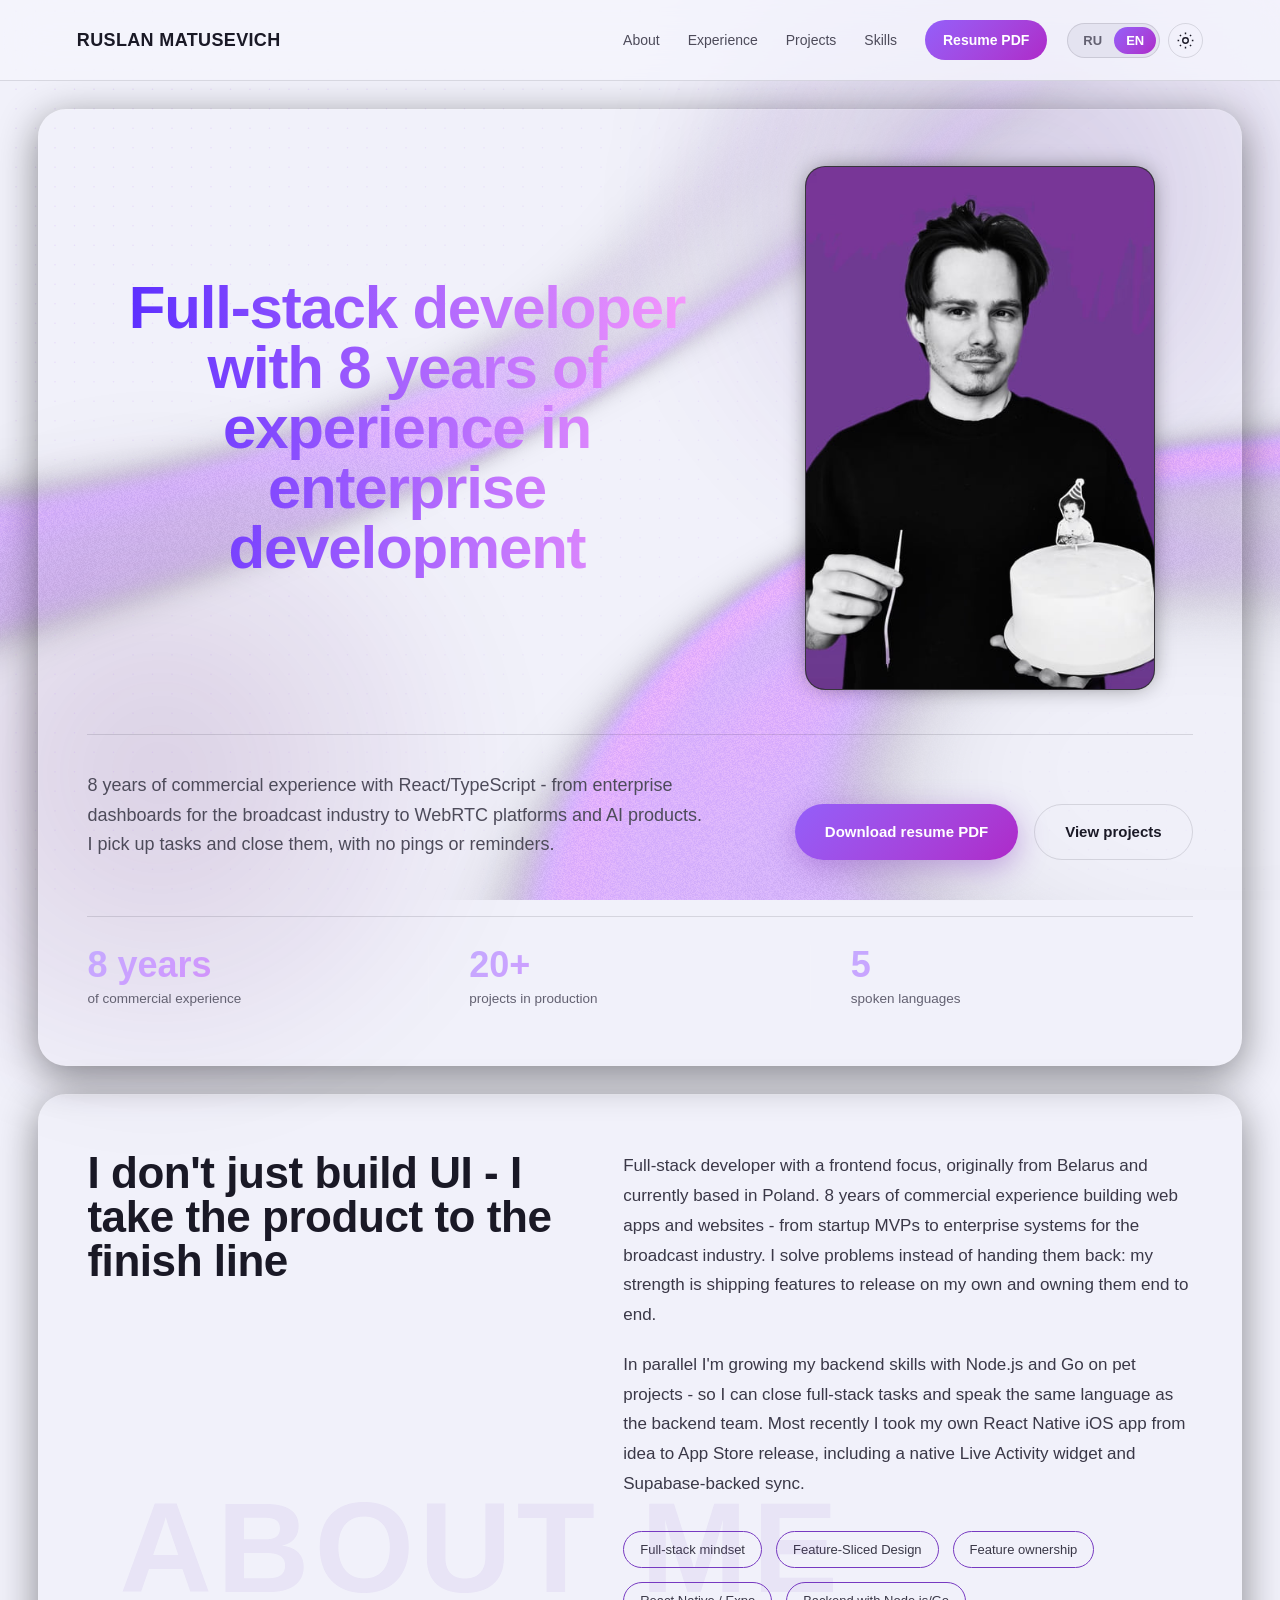
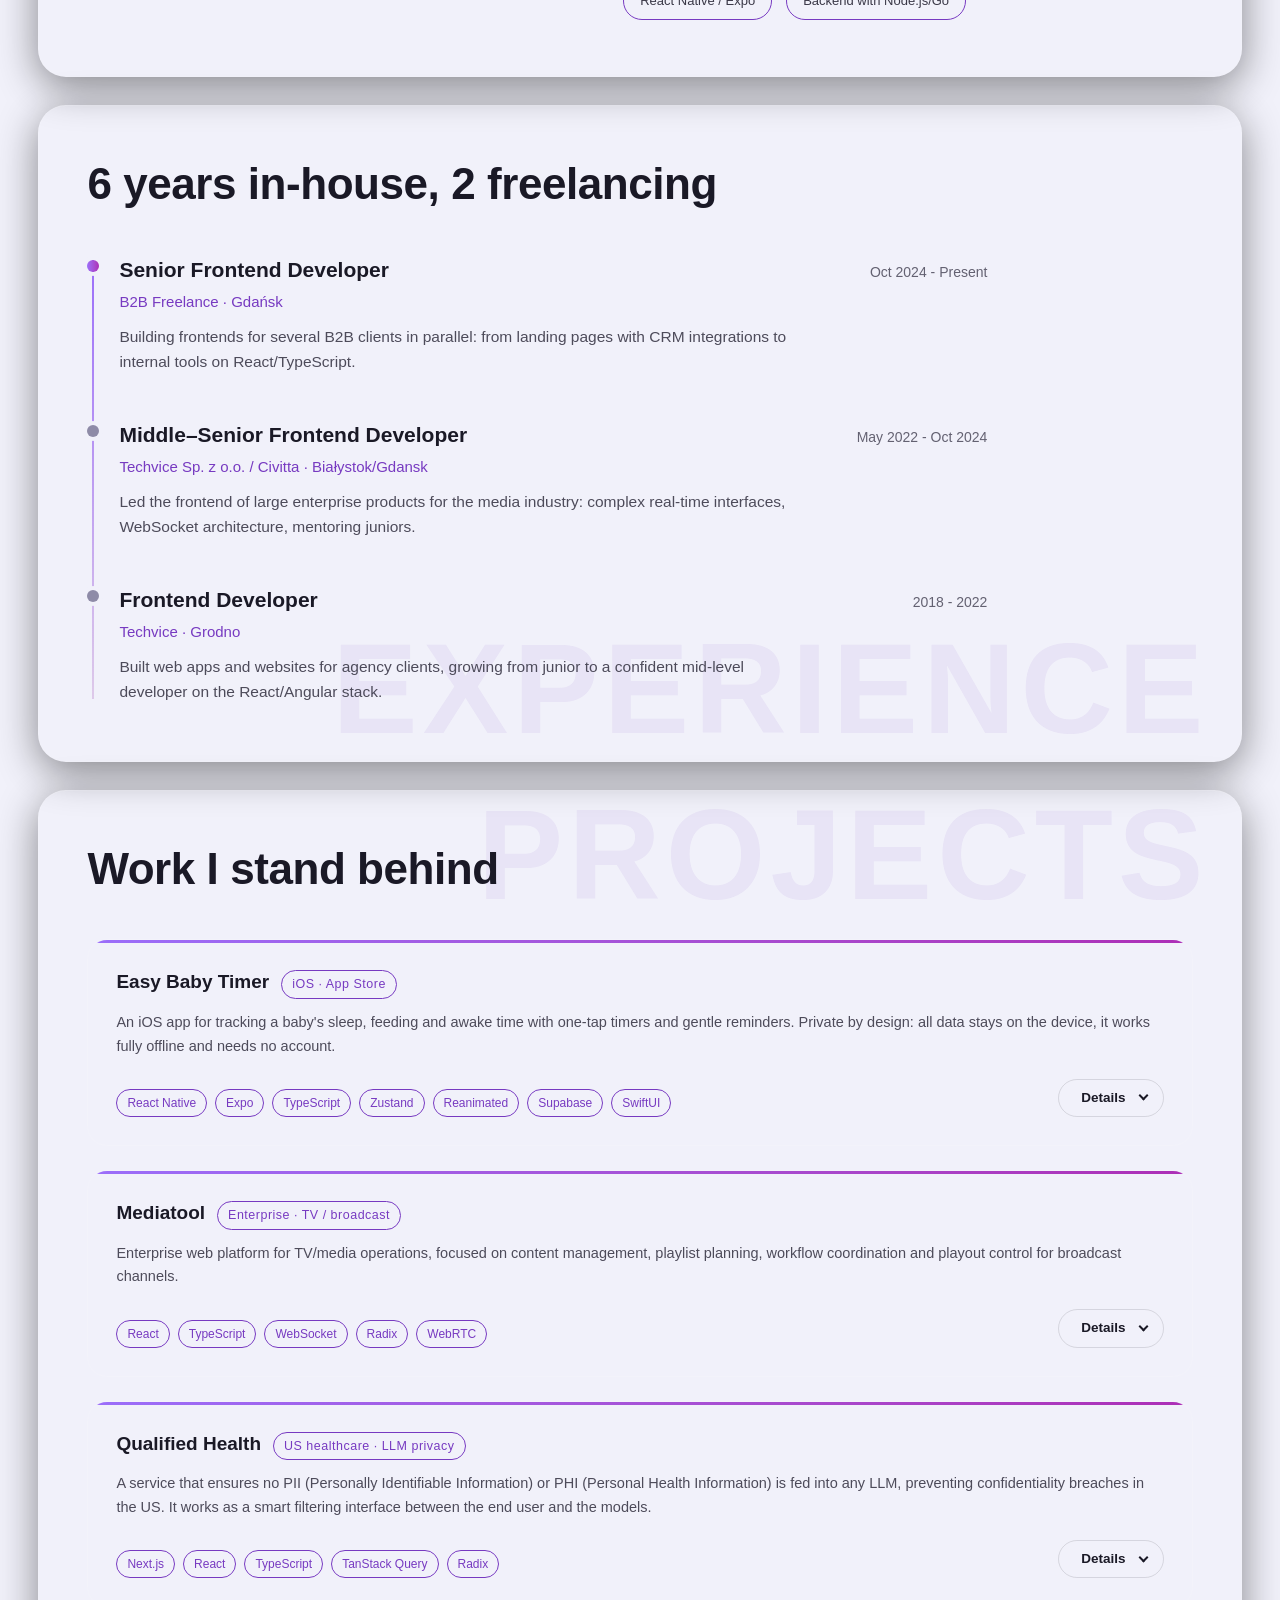
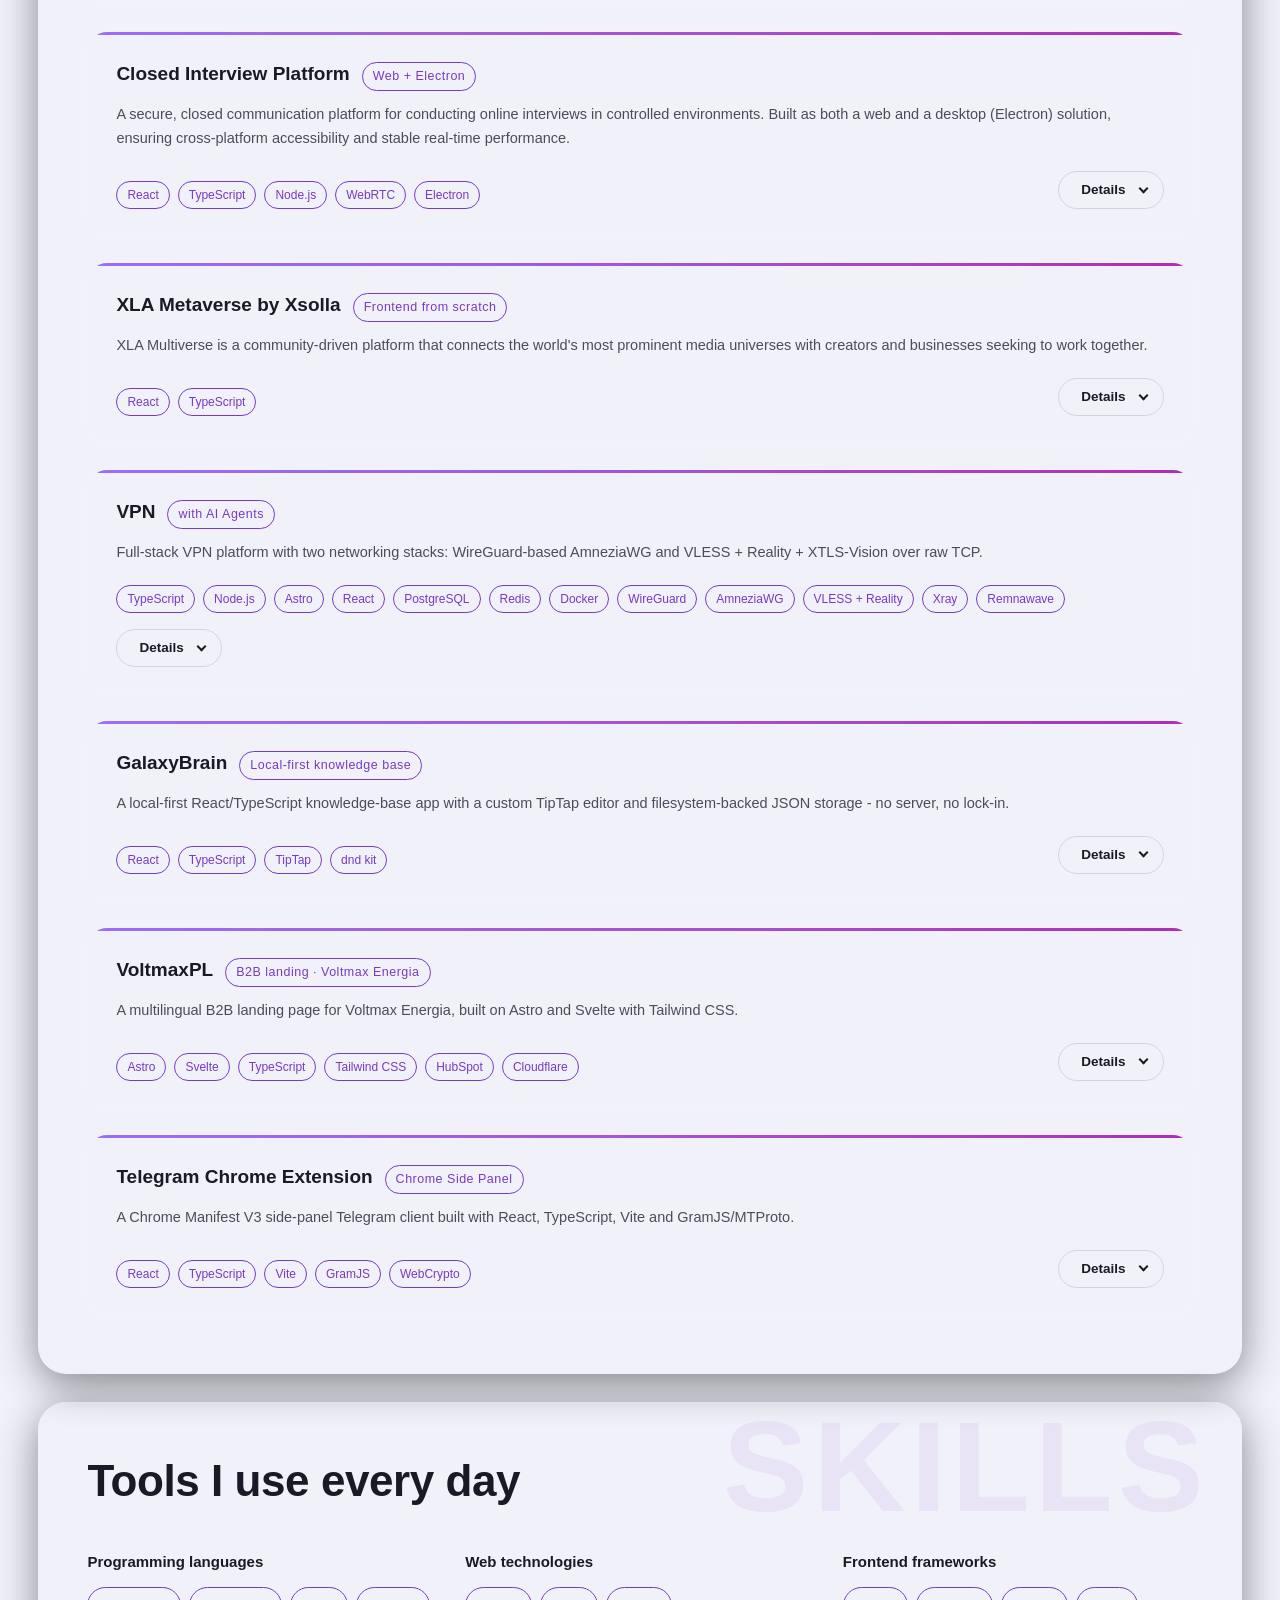
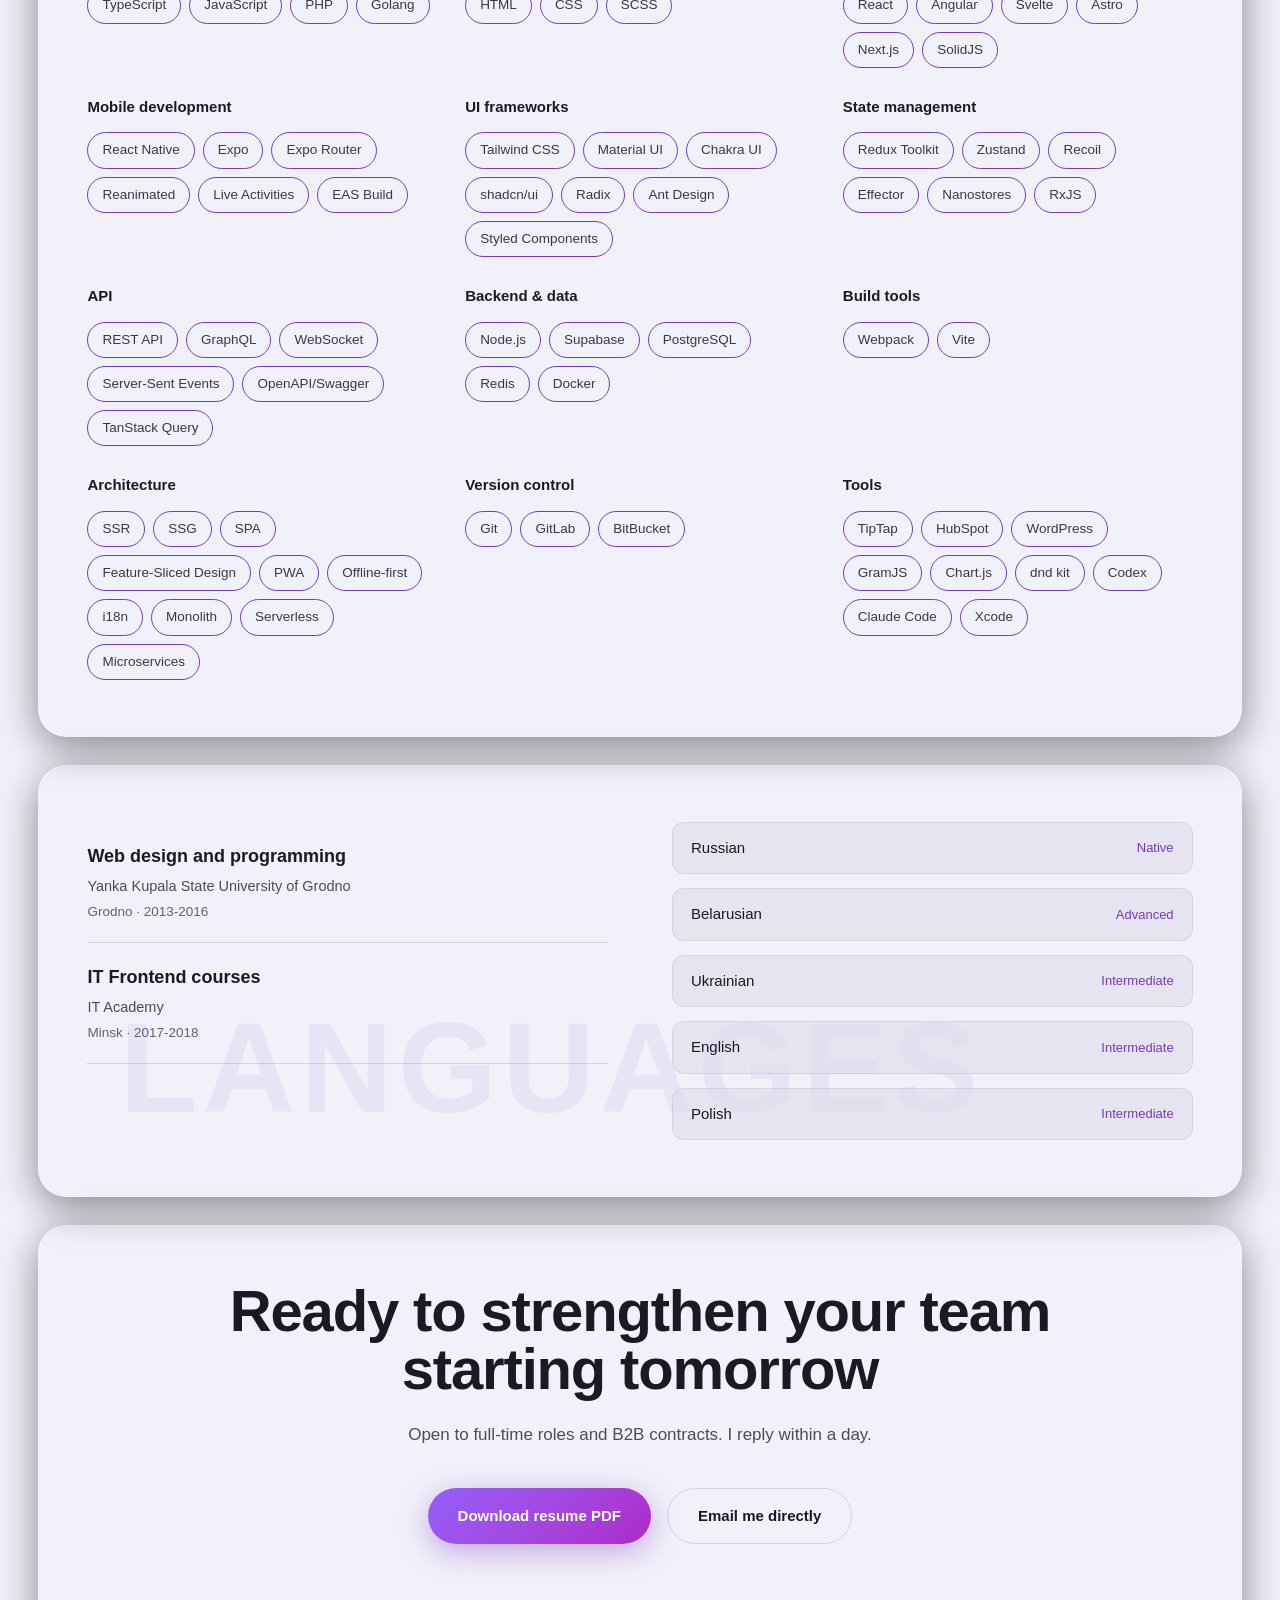
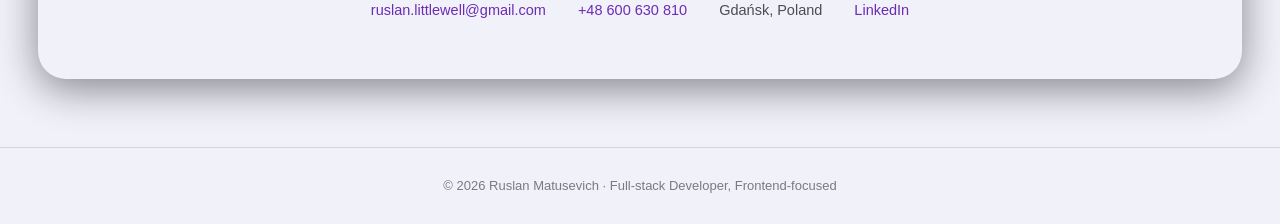
==== commit 46b4efb3: "Add litght theme" ====
--- a/index.html
+++ b/index.html
@@ -1 +1,13 @@
-<!DOCTYPE html><html lang="ru"><head><meta charset="utf-8"><meta name="viewport" content="width=device-width, initial-scale=1"><meta name="generator" content="Astro v7.1.4"><title>Руслан Матусевич - Frontend-разработчик</title><meta name="description" content="Frontend-разработчик с 8-летним опытом на React/TypeScript: enterprise-панели для broadcast-индустрии, WebRTC-платформы, AI-продукты и собственное iOS-приложение на React Native. Гданьск, Польша."><link rel="canonical" href="https://ruslanlittlewell.github.io/"><link rel="alternate" hreflang="ru" href="https://ruslanlittlewell.github.io/"><link rel="alternate" hreflang="en" href="https://ruslanlittlewell.github.io/en/"><link rel="alternate" hreflang="x-default" href="https://ruslanlittlewell.github.io/"><link rel="icon" href="/favicon.svg" type="image/svg+xml"><meta name="theme-color" content="#17151f"><meta property="og:type" content="website"><meta property="og:title" content="Руслан Матусевич - Frontend-разработчик"><meta property="og:description" content="Frontend-разработчик с 8-летним опытом на React/TypeScript: enterprise-панели для broadcast-индустрии, WebRTC-платформы, AI-продукты и собственное iOS-приложение на React Native. Гданьск, Польша."><meta property="og:url" content="https://ruslanlittlewell.github.io/"><meta property="og:locale" content="ru_RU"><meta name="twitter:card" content="summary_large_image"><link rel="stylesheet" href="/assets/ResumePage.Bo6EtAs3.css"></head><body><div class="page relative min-h-screen"><div class="blob blob-top pointer-events-none fixed -top-[20%] -right-[10%] z-0 h-[60vw] max-h-[900px] w-[60vw] max-w-[900px] blur-[60px]" aria-hidden="true"></div><div class="blob blob-bottom pointer-events-none fixed -bottom-[25%] -left-[15%] z-0 h-[55vw] max-h-[800px] w-[55vw] max-w-[800px] blur-[60px]" aria-hidden="true"></div><div class="page-bg pointer-events-none fixed inset-0 z-0" aria-hidden="true"><style>astro-island,astro-slot,astro-static-slot{display:contents}</style><script>(()=>{var l=(n,t)=>{let i=async()=>{await(await n())()},e=typeof t.value=="object"?t.value:void 0,s={timeout:e==null?void 0:e.timeout};"requestIdleCallback"in window?window.requestIdleCallback(i,s):setTimeout(i,s.timeout||200)};(self.Astro||(self.Astro={})).idle=l;window.dispatchEvent(new Event("astro:idle"));})();</script><script>(()=>{var g=Object.defineProperty;var w=(a,s,c)=>s in a?g(a,s,{enumerable:!0,configurable:!0,writable:!0,value:c}):a[s]=c;var l=(a,s,c)=>w(a,typeof s!="symbol"?s+"":s,c);var E=new Set(["__proto__","constructor","prototype"]);{let a={0:t=>y(t),1:t=>c(t),2:t=>new RegExp(t),3:t=>new Date(t),4:t=>new Map(c(t)),5:t=>new Set(c(t)),6:t=>BigInt(t),7:t=>new URL(t),8:t=>new Uint8Array(t),9:t=>new Uint16Array(t),10:t=>new Uint32Array(t),11:t=>Number.POSITIVE_INFINITY*t},s=t=>{let[p,e]=t;return p in a?a[p](e):void 0},c=t=>t.map(s),y=t=>typeof t!="object"||t===null?t:Object.fromEntries(Object.entries(t).map(([p,e])=>[p,s(e)]));class f extends HTMLElement{constructor(){super(...arguments);l(this,"Component");l(this,"hydrator");l(this,"hydrate",async()=>{var b;if(!this.hydrator||!this.isConnected)return;let e=(b=this.parentElement)==null?void 0:b.closest("astro-island[ssr]");if(e){e.addEventListener("astro:hydrate",this.hydrate,{once:!0});return}let r=this.querySelectorAll("astro-slot"),n={},d=this.querySelectorAll("template[data-astro-template]");for(let o of d){let i=o.closest(this.tagName);i!=null&&i.isSameNode(this)&&(n[o.getAttribute("data-astro-template")||"default"]=o.innerHTML,o.remove())}for(let o of r){let i=o.closest(this.tagName);i!=null&&i.isSameNode(this)&&(n[o.getAttribute("name")||"default"]=o.innerHTML)}let u;try{u=this.hasAttribute("props")?y(JSON.parse(this.getAttribute("props"))):{}}catch(o){let i=this.getAttribute("component-url")||"<unknown>",v=this.getAttribute("component-export");throw v&&(i+=` (export ${v})`),console.error(`[hydrate] Error parsing props for component ${i}`,this.getAttribute("props"),o),o}let h;await this.hydrator(this)(this.Component,u,n,{client:this.getAttribute("client")}),this.removeAttribute("ssr"),this.dispatchEvent(new CustomEvent("astro:hydrate"))});l(this,"unmount",()=>{this.isConnected||this.dispatchEvent(new CustomEvent("astro:unmount"))})}disconnectedCallback(){document.removeEventListener("astro:after-swap",this.unmount),document.addEventListener("astro:after-swap",this.unmount,{once:!0})}connectedCallback(){if(!this.hasAttribute("await-children")||document.readyState==="interactive"||document.readyState==="complete")this.childrenConnectedCallback();else{let e=()=>{document.removeEventListener("DOMContentLoaded",e),r.disconnect(),this.childrenConnectedCallback()},r=new MutationObserver(()=>{var n;((n=this.lastChild)==null?void 0:n.nodeType)===Node.COMMENT_NODE&&this.lastChild.nodeValue==="astro:end"&&(this.lastChild.remove(),e())});r.observe(this,{childList:!0}),document.addEventListener("DOMContentLoaded",e)}}async childrenConnectedCallback(){let e=this.getAttribute("before-hydration-url");e&&await import(e),this.start()}getRetryImportUrl(e){let r=new URL(e,document.baseURI);return r.searchParams.set("astro-retry",Date.now().toString()),r.toString()}async importWithRetry(e){try{return await import(e)}catch(r){return await new Promise(n=>setTimeout(n,1e3)),import(this.getRetryImportUrl(e))}}handleHydrationError(e){let r=this.getAttribute("component-url"),n=new CustomEvent("astro:hydration-error",{cancelable:!0,bubbles:!0,composed:!0,detail:{error:e,componentUrl:r}});this.dispatchEvent(n)&&console.error(`[astro-island] Error hydrating ${r}`,e)}async start(){let e=JSON.parse(this.getAttribute("opts")),r=this.getAttribute("client");if(Astro[r]===void 0){window.addEventListener(`astro:${r}`,()=>this.start(),{once:!0});return}try{await Astro[r](async()=>{let n=this.getAttribute("renderer-url");try{let[d,{default:u}]=await Promise.all([this.importWithRetry(this.getAttribute("component-url")),n?this.importWithRetry(n):Promise.resolve({default:()=>()=>{}})]),h=this.getAttribute("component-export")||"default";if(h.includes(".")){this.Component=d;for(let m of h.split(".")){if(E.has(m)||!this.Component||typeof this.Component!="object"&&typeof this.Component!="function"||!Object.hasOwn(this.Component,m))throw new Error(`Invalid component export path: ${h}`);this.Component=this.Component[m]}}else{if(E.has(h))throw new Error(`Invalid component export path: ${h}`);this.Component=d[h]}return this.hydrator=u,this.hydrate}catch(d){return this.handleHydrationError(d),()=>{}}},e,this)}catch(n){this.handleHydrationError(n)}}attributeChangedCallback(){this.hydrate()}}l(f,"observedAttributes",["props"]),customElements.get("astro-island")||customElements.define("astro-island",f)}})();</script><astro-island uid="1RkktB" prefix="r11" component-url="/assets/ColorBends.BldYzZcF.js" component-export="default" renderer-url="/assets/client.bxcwkfp-.js" props="{&quot;colors&quot;:[1,[[0,&quot;#A855F7&quot;]]],&quot;speed&quot;:[0,0.2],&quot;frequency&quot;:[0,1],&quot;noise&quot;:[0,0.15],&quot;bandWidth&quot;:[0,6],&quot;rotation&quot;:[0,90],&quot;fadeTop&quot;:[0,0.5],&quot;iterations&quot;:[0,1],&quot;intensity&quot;:[0,1.3]}" ssr client="idle" opts="{&quot;name&quot;:&quot;ColorBends&quot;,&quot;value&quot;:true}" await-children><div class="relative h-full w-full overflow-hidden" style="mask-image:linear-gradient(to bottom, transparent 0%, #000 50%);-webkit-mask-image:linear-gradient(to bottom, transparent 0%, #000 50%)"></div><!--astro:end--></astro-island><astro-island uid="FwcPE" prefix="r10" component-url="/assets/DotField.CQvX44qZ.js" component-export="default" renderer-url="/assets/client.bxcwkfp-.js" props="{&quot;dotRadius&quot;:[0,1.5],&quot;dotSpacing&quot;:[0,18],&quot;cursorRadius&quot;:[0,360],&quot;bulgeStrength&quot;:[0,48],&quot;bulgeOnly&quot;:[0,true],&quot;sparkle&quot;:[0,false],&quot;waveAmplitude&quot;:[0,0],&quot;gradientFrom&quot;:[0,&quot;rgba(168, 85, 247, 0.32)&quot;],&quot;gradientTo&quot;:[0,&quot;rgba(214, 186, 255, 0.18)&quot;]}" ssr client="idle" opts="{&quot;name&quot;:&quot;DotField&quot;,&quot;value&quot;:true}" await-children><div class="dot-field-container"><canvas class="absolute inset-0 h-full w-full"></canvas></div><!--astro:end--></astro-island></div><script>(()=>{var e=async t=>{await(await t())()};(self.Astro||(self.Astro={})).load=e;window.dispatchEvent(new Event("astro:load"));})();</script><astro-island uid="29okiO" prefix="r12" component-url="/assets/Header.DTFOL811.js" component-export="default" renderer-url="/assets/client.bxcwkfp-.js" props="{&quot;locale&quot;:[0,&quot;ru&quot;],&quot;nav&quot;:[0,{&quot;about&quot;:[0,&quot;Обо мне&quot;],&quot;experience&quot;:[0,&quot;Опыт&quot;],&quot;projects&quot;:[0,&quot;Проекты&quot;],&quot;skills&quot;:[0,&quot;Навыки&quot;],&quot;resume&quot;:[0,&quot;Резюме PDF&quot;],&quot;menu&quot;:[0,&quot;Открыть меню&quot;]}],&quot;brand&quot;:[0,&quot;RUSLAN MATUSEVICH&quot;]}" ssr client="load" opts="{&quot;name&quot;:&quot;Header&quot;,&quot;value&quot;:true}" await-children><header class="site-header sticky top-0 z-50 flex items-center justify-between gap-5 border-b border-white/8 bg-[oklch(0.15_0.02_290/0.75)] px-4 py-4 backdrop-blur-xl sm:px-6 lg:px-[6vw] lg:py-5"><a class="font-display text-[18px] font-bold tracking-[0.02em] whitespace-nowrap" href="/">RUSLAN MATUSEVICH</a><div class="flex items-center gap-4 lg:gap-5"><nav class="hidden absolute inset-x-0 top-full flex-col items-stretch gap-1 border-b border-white/10 bg-[oklch(0.15_0.02_290/0.97)] px-4 pt-4 pb-5 backdrop-blur-xl nav:static nav:flex nav:flex-row nav:items-center nav:gap-7 nav:border-0 nav:bg-transparent nav:p-0 nav:backdrop-blur-none" aria-label="RUSLAN MATUSEVICH"><a class="border-b border-white/8 px-1 py-3 text-base text-dim transition hover:text-fg nav:border-0 nav:p-0 nav:text-sm" href="#about">Обо мне</a><a class="border-b border-white/8 px-1 py-3 text-base text-dim transition hover:text-fg nav:border-0 nav:p-0 nav:text-sm" href="#experience">Опыт</a><a class="border-b border-white/8 px-1 py-3 text-base text-dim transition hover:text-fg nav:border-0 nav:p-0 nav:text-sm" href="#projects">Проекты</a><a class="border-b border-white/8 px-1 py-3 text-base text-dim transition hover:text-fg nav:border-0 nav:p-0 nav:text-sm" href="#skills">Навыки</a><a class="grad-brand mt-3 cursor-pointer rounded-full px-[18px] py-3.5 text-[15px] font-semibold text-white transition hover:brightness-110 nav:mt-0 nav:py-2.5 nav:text-sm" href="/RuslanMatusevich_06-2026.pdf" download="RuslanMatusevich_06-2026.pdf">Резюме PDF</a></nav><div class="inline-flex items-center rounded-full border border-white/10 bg-white/5 p-[3px]" role="group" aria-label="Language"><a class="rounded-full px-3 py-[7px] text-[13px] leading-none font-semibold transition grad-brand text-white" href="/" hrefLang="ru" aria-current="true">RU</a><a class="rounded-full px-3 py-[7px] text-[13px] leading-none font-semibold transition text-dimmer hover:text-fg" href="/en/" hrefLang="en">EN</a></div><button type="button" class="flex h-[42px] w-[42px] cursor-pointer flex-col items-center justify-center gap-[5px] rounded-xl border border-white/20 nav:hidden" aria-expanded="false" aria-label="Открыть меню"><span class="block h-0.5 w-[18px] rounded-full bg-fg transition-transform "></span><span class="block h-0.5 w-[18px] rounded-full bg-fg transition-opacity "></span><span class="block h-0.5 w-[18px] rounded-full bg-fg transition-transform "></span></button></div></header><!--astro:end--></astro-island><main class="relative z-10 px-3 pt-7 pb-10 sm:px-5 lg:px-[3vw]"><section class="magic-bento-section reveal glass relative z-10 mx-auto mb-7 w-full max-w-[1400px] overflow-hidden rounded-[28px] px-5 py-9 sm:px-8 sm:py-12 lg:px-12 lg:py-14"><div class="mb-7 flex items-center gap-3"><span class="h-2 w-2 shrink-0 rounded-full bg-online shadow-[0_0_12px_oklch(0.75_0.2_145/0.8)]" aria-hidden="true"></span><span class="text-sm tracking-[0.1em] text-dim">ОТКРЫТ ДЛЯ ПРЕДЛОЖЕНИЙ · GDAŃSK, PL</span></div><div class="mb-11 grid gap-10 lg:grid-cols-[minmax(0,3fr)_minmax(0,2fr)] lg:items-center"><h1 class="text-center font-display text-[clamp(34px,5vw,60px)] leading-[0.98] font-bold tracking-[-0.02em]">Frontend-разработчик с 8-летним опытом<!-- --> <span>в enterprise-разработке</span></h1><div class="profile-card-wrapper relative w-full max-w-[350px] justify-self-center" data-profile-card="true"><div class="profile-card-behind" aria-hidden="true"></div><div class="profile-card-shell"><div class="profile-card-surface"><div class="profile-card-shine" aria-hidden="true"></div><div class="profile-card-glare" aria-hidden="true"></div><img src="/profile.jpg" alt="Руслан Матусевич - фото профиля" width="400" height="600" fetchPriority="high" class="profile-card-avatar block h-auto w-full object-cover"/></div></div></div></div><div class="grid gap-7 border-t border-white/10 pt-9 lg:grid-cols-[1.3fr_auto] lg:items-end"><p class="max-w-[620px] text-lg leading-[1.65] text-dim">8 лет коммерческого опыта на React/TypeScript - от enterprise-панелей для broadcast-индустрии до WebRTC-платформ и AI-продуктов. Задачи беру и закрываю, без пингов и напоминаний.</p><div class="flex flex-wrap gap-4 max-sm:*:w-full"><a class="inline-flex cursor-pointer items-center justify-center gap-2 rounded-full text-[15px] font-semibold whitespace-nowrap transition grad-brand shadow-cta px-[30px] py-4 text-white hover:-translate-y-px hover:brightness-110" href="/RuslanMatusevich_06-2026.pdf" download="RuslanMatusevich_06-2026.pdf">Скачать резюме PDF</a><a class="inline-flex cursor-pointer items-center justify-center gap-2 rounded-full text-[15px] font-semibold whitespace-nowrap transition border border-white/20 px-[30px] py-4 text-[oklch(0.92_0.01_290)] hover:border-[oklch(0.7_0.15_300)] hover:bg-white/5 hover:text-fg" href="#projects">Смотреть проекты</a></div></div><div class="mt-14 grid grid-cols-2 gap-y-6 border-t border-white/10 pt-7 sm:grid-cols-3 sm:gap-x-10"><div class="sm:border-r sm:border-white/10 sm:pr-10 sm:last:border-r-0"><div class="grad-stat font-display text-4xl font-bold">8 лет</div><div class="mt-1 text-[13.5px] text-dimmer">коммерческого опыта</div></div><div class="sm:border-r sm:border-white/10 sm:pr-10 sm:last:border-r-0"><div class="grad-stat font-display text-4xl font-bold">20+</div><div class="mt-1 text-[13.5px] text-dimmer">проектов в продакшене</div></div><div class="sm:border-r sm:border-white/10 sm:pr-10 sm:last:border-r-0"><div class="grad-stat font-display text-4xl font-bold">5</div><div class="mt-1 text-[13.5px] text-dimmer">языков общения</div></div></div></section><section class="magic-bento-section reveal glass relative z-10 mx-auto mb-7 w-full max-w-[1400px] overflow-hidden rounded-[28px] px-5 py-9 sm:px-8 sm:py-12 lg:px-12 lg:py-14" id="about"><div class="grid gap-8 lg:grid-cols-[0.9fr_1.1fr] lg:items-start lg:gap-[70px]"><div><div class="section-eyebrow pointer-events-none absolute bottom-2 font-bold right-4 z-0 max-w-[95%] overflow-hidden font-display text-[clamp(58px,10vw,150px)] leading-none tracking-[0.04em] whitespace-nowrap uppercase text-accent opacity-[0.07] select-none sm:left-8">ОБО МНЕ</div><h2 class="font-display text-[clamp(30px,3.5vw,44px)] font-bold tracking-[-0.01em]">Не просто верстаю - довожу продукт до результата</h2></div><div><p class="text-[17px] leading-[1.75] text-muted ">Frontend-разработчик из Беларуси, сейчас живу в Польше. 8 лет коммерческого опыта в разработке веб-приложений и сайтов - от стартаповых MVP до enterprise-систем для broadcast-индустрии. Решаю задачи, а не подкидываю их обратно: сильная сторона - доводить фичи до релиза самостоятельно и нести за них ответственность.</p><p class="text-[17px] leading-[1.75] text-muted mt-5">Параллельно прокачиваю backend на Node.js и Go в pet-проектах - чтобы закрывать фуллстек-задачи и говорить с бэкендом на одном языке. Из последнего: довёл собственное iOS-приложение на React Native от идеи до релиза в App Store - вместе с нативным виджетом Live Activity и синхронизацией на Supabase.</p><div class="mt-8 flex flex-wrap gap-3.5"><span class="glass-chip rounded-full px-4 py-2 text-[13px] text-[oklch(0.85_0.02_290)]">Fullstack-мышление</span><span class="glass-chip rounded-full px-4 py-2 text-[13px] text-[oklch(0.85_0.02_290)]">Feature-Sliced Design</span><span class="glass-chip rounded-full px-4 py-2 text-[13px] text-[oklch(0.85_0.02_290)]">Ownership фич</span><span class="glass-chip rounded-full px-4 py-2 text-[13px] text-[oklch(0.85_0.02_290)]">React Native / Expo</span><span class="glass-chip rounded-full px-4 py-2 text-[13px] text-[oklch(0.85_0.02_290)]">Backend на Node.js/Go</span></div></div></div></section><section class="magic-bento-section reveal glass relative z-10 mx-auto mb-7 w-full max-w-[1400px] overflow-hidden rounded-[28px] px-5 py-9 sm:px-8 sm:py-12 lg:px-12 lg:py-14" id="experience"><div class="section-eyebrow pointer-events-none absolute bottom-2 font-bold z-0 max-w-[95%] overflow-hidden font-display text-[clamp(58px,10vw,150px)] leading-none tracking-[0.04em] whitespace-nowrap uppercase text-accent opacity-[0.07] select-none sm:left-8 !left-[unset] right-8">ОПЫТ РАБОТЫ</div><h2 class="mb-10 font-display text-[clamp(30px,3.5vw,44px)] font-bold tracking-[-0.01em] lg:mb-12">6 лет в найме, 2 - на фрилансе</h2><div class="relative max-w-[900px] pl-8"><span class="timeline-line absolute top-1.5 bottom-1.5 left-[5px] w-0.5" aria-hidden="true"></span><article class="relative "><span class="absolute top-1.5 -left-8 h-3 w-3 rounded-full ring-4 ring-bg grad-line" aria-hidden="true"></span><div class="mb-1.5 flex flex-wrap items-baseline justify-between gap-2"><h3 class="font-display text-[21px] font-semibold">Senior Frontend Developer</h3><span class="text-sm text-dimmer">Окт 2024 - по наст. время</span></div><div class="mb-2.5 text-[15px] text-accent">B2B Freelance<!-- --> · <!-- -->Gdańsk</div><p class="max-w-[680px] text-[15.5px] leading-[1.65] text-dim">Разрабатываю фронтенд для нескольких B2B-клиентов одновременно: от лендингов с CRM-интеграциями до внутренних инструментов на React/TypeScript.</p></article><article class="relative mt-11"><span class="absolute top-1.5 -left-8 h-3 w-3 rounded-full ring-4 ring-bg bg-[oklch(0.4_0.05_290)]" aria-hidden="true"></span><div class="mb-1.5 flex flex-wrap items-baseline justify-between gap-2"><h3 class="font-display text-[21px] font-semibold">Senior Frontend Developer</h3><span class="text-sm text-dimmer">Май 2022 - Окт 2024</span></div><div class="mb-2.5 text-[15px] text-accent">Techvice Sp. z o.o. / Civitta<!-- --> · <!-- -->Białystok/Gdansk</div><p class="max-w-[680px] text-[15.5px] leading-[1.65] text-dim">Вёл фронтенд крупных enterprise-продуктов для медиа-индустрии: сложные real-time интерфейсы, WebSocket-архитектура, менторство джунов.</p></article><article class="relative mt-11"><span class="absolute top-1.5 -left-8 h-3 w-3 rounded-full ring-4 ring-bg bg-[oklch(0.4_0.05_290)]" aria-hidden="true"></span><div class="mb-1.5 flex flex-wrap items-baseline justify-between gap-2"><h3 class="font-display text-[21px] font-semibold">Frontend Developer</h3><span class="text-sm text-dimmer">2018 - 2022</span></div><div class="mb-2.5 text-[15px] text-accent">Techvice<!-- --> · <!-- -->Гродно</div><p class="max-w-[680px] text-[15.5px] leading-[1.65] text-dim">Разрабатывал веб-приложения и сайты для клиентов агентства, прошёл путь от джуна до уверенного мидла на React/Angular стеке.</p></article></div></section><section class="magic-bento-section reveal glass relative z-10 mx-auto mb-7 w-full max-w-[1400px] overflow-hidden rounded-[28px] px-5 py-9 sm:px-8 sm:py-12 lg:px-12 lg:py-14" id="projects"><div class="section-eyebrow pointer-events-none absolute bottom-2 font-bold z-0 max-w-[95%] overflow-hidden font-display text-[clamp(58px,10vw,150px)] leading-none tracking-[0.04em] whitespace-nowrap uppercase text-accent opacity-[0.07] select-none sm:left-8 !left-[unset] right-8 top-0">ПРОЕКТЫ</div><h2 class="mb-10 font-display text-[clamp(30px,3.5vw,44px)] font-bold tracking-[-0.01em] lg:mb-12">Кейсы, за которые не стыдно</h2><div class="grid items-start gap-6"><article class="glass-soft relative flex flex-col overflow-hidden rounded-[20px] p-7 transition-colors hover:border-[oklch(0.6_0.15_300/0.5)] hover:bg-white/8"><span class="grad-line absolute inset-x-0 top-0 h-[3px]" aria-hidden="true"></span><header class="mb-3 flex flex-wrap items-baseline gap-x-3 gap-y-1.5"><h3 class="font-display text-[19px] font-semibold">Easy Baby Timer</h3><span class="glass-chip rounded-full border-[oklch(0.6_0.15_300/0.35)] px-2.5 py-1 text-[12.5px] tracking-[0.04em] text-accent">iOS · App Store</span></header><p class="text-[14.5px] leading-[1.65] text-dim">iOS-приложение для отслеживания сна, кормлений и бодрствования малыша: таймеры в один тап и мягкие напоминания. Приватное по умолчанию - все данные остаются на устройстве, работает полностью офлайн и не требует регистрации.</p><div class="project-details mt-4.5 border-t border-white/8 pt-4.5" id="project-0-details" hidden=""><p class="text-[14.5px] leading-[1.65] text-dim ">Сделал в одиночку на React Native и Expo - от первого прототипа до релиза в App Store. Интерфейс переведён на 5 языков, переключается прямо в приложении.</p><p class="text-[14.5px] leading-[1.65] text-dim mt-3.5">Самое интересное было в нативной части: виджет Live Activity на SwiftUI, который показывает идущий таймер в Dynamic Island и на экране блокировки, плюс опциональная синхронизация между родителями на Supabase с row-level security - при том что приложение остаётся полностью рабочим офлайн.</p><h4 class="mt-5 mb-3 text-[13px] font-semibold tracking-[0.08em] text-accent uppercase">Ключевые возможности</h4><ul class="flex flex-col gap-2.5"><li class="relative pl-[18px] text-sm leading-[1.55] text-dim before:absolute before:top-2 before:left-0 before:h-[5px] before:w-[5px] before:rounded-full before:bg-accent before:content-[&#x27;&#x27;]">Таймеры сна, кормления и бодрствования в один тап</li><li class="relative pl-[18px] text-sm leading-[1.55] text-dim before:absolute before:top-2 before:left-0 before:h-[5px] before:w-[5px] before:rounded-full before:bg-accent before:content-[&#x27;&#x27;]">Live Activity в Dynamic Island и на экране блокировки</li><li class="relative pl-[18px] text-sm leading-[1.55] text-dim before:absolute before:top-2 before:left-0 before:h-[5px] before:w-[5px] before:rounded-full before:bg-accent before:content-[&#x27;&#x27;]">Умные напоминания по режиму конкретного ребёнка, автостоп кормления</li><li class="relative pl-[18px] text-sm leading-[1.55] text-dim before:absolute before:top-2 before:left-0 before:h-[5px] before:w-[5px] before:rounded-full before:bg-accent before:content-[&#x27;&#x27;]">Таймлайн-календарь дня с цветовой разметкой активностей и pinch-zoom от суток до минуты</li><li class="relative pl-[18px] text-sm leading-[1.55] text-dim before:absolute before:top-2 before:left-0 before:h-[5px] before:w-[5px] before:rounded-full before:bg-accent before:content-[&#x27;&#x27;]">Редактирование записей, учёт объёма молока и дневная статистика</li><li class="relative pl-[18px] text-sm leading-[1.55] text-dim before:absolute before:top-2 before:left-0 before:h-[5px] before:w-[5px] before:rounded-full before:bg-accent before:content-[&#x27;&#x27;]">Плавающий мини-таймер, который следует за вами по всем экранам</li><li class="relative pl-[18px] text-sm leading-[1.55] text-dim before:absolute before:top-2 before:left-0 before:h-[5px] before:w-[5px] before:rounded-full before:bg-accent before:content-[&#x27;&#x27;]">Общий доступ к ребёнку между родителями по коду-приглашению</li><li class="relative pl-[18px] text-sm leading-[1.55] text-dim before:absolute before:top-2 before:left-0 before:h-[5px] before:w-[5px] before:rounded-full before:bg-accent before:content-[&#x27;&#x27;]">Локальное офлайн-хранилище, без аккаунта и без рекламы</li></ul></div><div class="mt-auto flex flex-wrap items-end justify-between gap-4 pt-5"><div class="flex flex-wrap gap-2"><span class="glass-chip rounded-full px-2.5 py-[5px] text-xs text-accent">React Native</span><span class="glass-chip rounded-full px-2.5 py-[5px] text-xs text-accent">Expo</span><span class="glass-chip rounded-full px-2.5 py-[5px] text-xs text-accent">TypeScript</span><span class="glass-chip rounded-full px-2.5 py-[5px] text-xs text-accent">Zustand</span><span class="glass-chip rounded-full px-2.5 py-[5px] text-xs text-accent">Reanimated</span><span class="glass-chip rounded-full px-2.5 py-[5px] text-xs text-accent">Supabase</span><span class="glass-chip rounded-full px-2.5 py-[5px] text-xs text-accent">SwiftUI</span></div><button type="button" class="project-toggle inline-flex shrink-0 cursor-pointer items-center gap-2 rounded-full border border-white/20 px-4 py-2 text-[13.5px] font-semibold text-[oklch(0.9_0.02_290)] transition hover:border-[oklch(0.7_0.15_300)] hover:bg-white/6 hover:text-fg" aria-expanded="false" aria-controls="project-0-details"><span class="label-more">Подробнее</span><span class="label-less">Свернуть</span><span class="chevron h-[7px] w-[7px] border-r-2 border-b-2 border-current" aria-hidden="true"></span></button></div></article><article class="glass-soft relative flex flex-col overflow-hidden rounded-[20px] p-7 transition-colors hover:border-[oklch(0.6_0.15_300/0.5)] hover:bg-white/8"><span class="grad-line absolute inset-x-0 top-0 h-[3px]" aria-hidden="true"></span><header class="mb-3 flex flex-wrap items-baseline gap-x-3 gap-y-1.5"><h3 class="font-display text-[19px] font-semibold">Mediatool</h3><span class="glass-chip rounded-full border-[oklch(0.6_0.15_300/0.35)] px-2.5 py-1 text-[12.5px] tracking-[0.04em] text-accent">Enterprise · ТВ / broadcast</span></header><p class="text-[14.5px] leading-[1.65] text-dim">Enterprise-платформа для ТВ и медиа: управление контентом, планирование эфирной сетки, координация задач и контроль выдачи в эфир для вещательных каналов.</p><div class="project-details mt-4.5 border-t border-white/8 pt-4.5" id="project-1-details" hidden=""><p class="text-[14.5px] leading-[1.65] text-dim ">Разрабатывал и поддерживал крупную платформу управления медиа на React - для планирования, организации, валидации и мониторинга эфирного контента. Система закрывает сложные сценарии планирования, работу с метаданными, живые операции с плейлистами, обновления в реальном времени, ролевой доступ и настройку нескольких каналов.</p><h4 class="mt-5 mb-3 text-[13px] font-semibold tracking-[0.08em] text-accent uppercase">Ключевые возможности</h4><ul class="flex flex-col gap-2.5"><li class="relative pl-[18px] text-sm leading-[1.55] text-dim before:absolute before:top-2 before:left-0 before:h-[5px] before:w-[5px] before:rounded-full before:bg-accent before:content-[&#x27;&#x27;]">Content Manager: программы, эпизоды, промо, реклама, ID, блоки, метаданные, сегментация, музыкальные метки и ран-логи</li><li class="relative pl-[18px] text-sm leading-[1.55] text-dim before:absolute before:top-2 before:left-0 before:h-[5px] before:w-[5px] before:rounded-full before:bg-accent before:content-[&#x27;&#x27;]">Модуль Planner для сборки эфирных сеток: макро- и микроблоки, drag-and-drop, автозаполнение, расстановка рекламы, импорт/экспорт плейлистов, выгрузка CSV/XLS и синхронизация расписаний</li><li class="relative pl-[18px] text-sm leading-[1.55] text-dim before:absolute before:top-2 before:left-0 before:h-[5px] before:w-[5px] before:rounded-full before:bg-accent before:content-[&#x27;&#x27;]">Модуль Workflow: задачи, таймлайны, лейблы, участники, назначения, живые обновления, фильтрация, поиск и экспорт</li><li class="relative pl-[18px] text-sm leading-[1.55] text-dim before:absolute before:top-2 before:left-0 before:h-[5px] before:w-[5px] before:rounded-full before:bg-accent before:content-[&#x27;&#x27;]">Модуль Playout: эфирные расписания, микро- и макропредставления, dummy-события, метаданные, порядок событий и операции на уровне дня</li><li class="relative pl-[18px] text-sm leading-[1.55] text-dim before:absolute before:top-2 before:left-0 before:h-[5px] before:w-[5px] before:rounded-full before:bg-accent before:content-[&#x27;&#x27;]">Playlist Checker и алерты: битые файлы, статус эфира, глобальные системные оповещения и операционные проблемы</li><li class="relative pl-[18px] text-sm leading-[1.55] text-dim before:absolute before:top-2 before:left-0 before:h-[5px] before:w-[5px] before:rounded-full before:bg-accent before:content-[&#x27;&#x27;]">Live-мультивьюер с несколькими плеерными бэкендами: HTML5/WebRTC, SLDP, MSE и Redge</li><li class="relative pl-[18px] text-sm leading-[1.55] text-dim before:absolute before:top-2 before:left-0 before:h-[5px] before:w-[5px] before:rounded-full before:bg-accent before:content-[&#x27;&#x27;]">Ролевая навигация и права для аккаунтов planner, playout, global, admin и supervisor</li><li class="relative pl-[18px] text-sm leading-[1.55] text-dim before:absolute before:top-2 before:left-0 before:h-[5px] before:w-[5px] before:rounded-full before:bg-accent before:content-[&#x27;&#x27;]">Адаптивная мобильная версия дашборда, workflow, live-превью и мониторинга событий</li><li class="relative pl-[18px] text-sm leading-[1.55] text-dim before:absolute before:top-2 before:left-0 before:h-[5px] before:w-[5px] before:rounded-full before:bg-accent before:content-[&#x27;&#x27;]">Глобальные и канальные настройки: AV, FTP, метаданные, почта, workflow, planner, playout и playlist checker</li><li class="relative pl-[18px] text-sm leading-[1.55] text-dim before:absolute before:top-2 before:left-0 before:h-[5px] before:w-[5px] before:rounded-full before:bg-accent before:content-[&#x27;&#x27;]">Обновления в реальном времени через WebSocket для данных planner и workflow</li><li class="relative pl-[18px] text-sm leading-[1.55] text-dim before:absolute before:top-2 before:left-0 before:h-[5px] before:w-[5px] before:rounded-full before:bg-accent before:content-[&#x27;&#x27;]">Авторизация, восстановление пароля, настройки пользователя, профиль, уведомления и сценарии двухфакторки</li></ul></div><div class="mt-auto flex flex-wrap items-end justify-between gap-4 pt-5"><div class="flex flex-wrap gap-2"><span class="glass-chip rounded-full px-2.5 py-[5px] text-xs text-accent">React</span><span class="glass-chip rounded-full px-2.5 py-[5px] text-xs text-accent">TypeScript</span><span class="glass-chip rounded-full px-2.5 py-[5px] text-xs text-accent">WebSocket</span><span class="glass-chip rounded-full px-2.5 py-[5px] text-xs text-accent">Radix</span><span class="glass-chip rounded-full px-2.5 py-[5px] text-xs text-accent">WebRTC</span></div><button type="button" class="project-toggle inline-flex shrink-0 cursor-pointer items-center gap-2 rounded-full border border-white/20 px-4 py-2 text-[13.5px] font-semibold text-[oklch(0.9_0.02_290)] transition hover:border-[oklch(0.7_0.15_300)] hover:bg-white/6 hover:text-fg" aria-expanded="false" aria-controls="project-1-details"><span class="label-more">Подробнее</span><span class="label-less">Свернуть</span><span class="chevron h-[7px] w-[7px] border-r-2 border-b-2 border-current" aria-hidden="true"></span></button></div></article><article class="glass-soft relative flex flex-col overflow-hidden rounded-[20px] p-7 transition-colors hover:border-[oklch(0.6_0.15_300/0.5)] hover:bg-white/8"><span class="grad-line absolute inset-x-0 top-0 h-[3px]" aria-hidden="true"></span><header class="mb-3 flex flex-wrap items-baseline gap-x-3 gap-y-1.5"><h3 class="font-display text-[19px] font-semibold">Qualified Health</h3><span class="glass-chip rounded-full border-[oklch(0.6_0.15_300/0.35)] px-2.5 py-1 text-[12.5px] tracking-[0.04em] text-accent">Медицина в США · приватность LLM</span></header><p class="text-[14.5px] leading-[1.65] text-dim">Сервис, который не пропускает PII (персональные данные) и PHI (медицинские данные) в LLM, предотвращая утечки конфиденциальной информации в США. По сути - умный фильтрующий слой между пользователем и моделями.</p><div class="project-details mt-4.5 border-t border-white/8 pt-4.5" id="project-2-details" hidden=""><p class="text-[14.5px] leading-[1.65] text-dim ">Отвечал за веб-приложения проекта. Первое - чат для общения с клиентами. Второе - админ-панель для настройки системы и создания и редактирования фильтров, которые не дают чувствительным данным вроде PII и PHI утечь в сторонние сервисы. Также участвовал в разработке бэкенда.</p></div><div class="mt-auto flex flex-wrap items-end justify-between gap-4 pt-5"><div class="flex flex-wrap gap-2"><span class="glass-chip rounded-full px-2.5 py-[5px] text-xs text-accent">Next.js</span><span class="glass-chip rounded-full px-2.5 py-[5px] text-xs text-accent">React</span><span class="glass-chip rounded-full px-2.5 py-[5px] text-xs text-accent">TypeScript</span><span class="glass-chip rounded-full px-2.5 py-[5px] text-xs text-accent">TanStack Query</span><span class="glass-chip rounded-full px-2.5 py-[5px] text-xs text-accent">Radix</span></div><button type="button" class="project-toggle inline-flex shrink-0 cursor-pointer items-center gap-2 rounded-full border border-white/20 px-4 py-2 text-[13.5px] font-semibold text-[oklch(0.9_0.02_290)] transition hover:border-[oklch(0.7_0.15_300)] hover:bg-white/6 hover:text-fg" aria-expanded="false" aria-controls="project-2-details"><span class="label-more">Подробнее</span><span class="label-less">Свернуть</span><span class="chevron h-[7px] w-[7px] border-r-2 border-b-2 border-current" aria-hidden="true"></span></button></div></article><article class="glass-soft relative flex flex-col overflow-hidden rounded-[20px] p-7 transition-colors hover:border-[oklch(0.6_0.15_300/0.5)] hover:bg-white/8"><span class="grad-line absolute inset-x-0 top-0 h-[3px]" aria-hidden="true"></span><header class="mb-3 flex flex-wrap items-baseline gap-x-3 gap-y-1.5"><h3 class="font-display text-[19px] font-semibold">Closed Interview Platform</h3><span class="glass-chip rounded-full border-[oklch(0.6_0.15_300/0.35)] px-2.5 py-1 text-[12.5px] tracking-[0.04em] text-accent">Web + Electron</span></header><p class="text-[14.5px] leading-[1.65] text-dim">Защищённая закрытая платформа для проведения онлайн-интервью в контролируемой среде. Собрана и как веб-, и как десктоп-приложение на Electron - кроссплатформенный доступ и стабильная работа в реальном времени.</p><div class="project-details mt-4.5 border-t border-white/8 pt-4.5" id="project-3-details" hidden=""><p class="text-[14.5px] leading-[1.65] text-dim ">Разработал систему на React + TypeScript на фронтенде и Node.js на бэкенде, с real-time архитектурой на WebRTC. Платформа поддерживает переподключаемые пиринговые сессии и мульти-пир соединения, что даёт стабильную связь даже при нестабильной сети.</p><p class="text-[14.5px] leading-[1.65] text-dim mt-3.5">Проект требовал сложной синхронизации состояния в реальном времени, управления жизненным циклом пиров и кроссплатформенной упаковки под Electron - с упором на надёжность и низкие задержки.</p><h4 class="mt-5 mb-3 text-[13px] font-semibold tracking-[0.08em] text-accent uppercase">Ключевые возможности</h4><ul class="flex flex-col gap-2.5"><li class="relative pl-[18px] text-sm leading-[1.55] text-dim before:absolute before:top-2 before:left-0 before:h-[5px] before:w-[5px] before:rounded-full before:bg-accent before:content-[&#x27;&#x27;]">Создание приватных комнат для интервью и управление ими</li><li class="relative pl-[18px] text-sm leading-[1.55] text-dim before:absolute before:top-2 before:left-0 before:h-[5px] before:w-[5px] before:rounded-full before:bg-accent before:content-[&#x27;&#x27;]">Видео- и аудиосвязь в реальном времени через WebRTC</li><li class="relative pl-[18px] text-sm leading-[1.55] text-dim before:absolute before:top-2 before:left-0 before:h-[5px] before:w-[5px] before:rounded-full before:bg-accent before:content-[&#x27;&#x27;]">Автоматическое переподключение пиров и мульти-пир сессии</li><li class="relative pl-[18px] text-sm leading-[1.55] text-dim before:absolute before:top-2 before:left-0 before:h-[5px] before:w-[5px] before:rounded-full before:bg-accent before:content-[&#x27;&#x27;]">Внутренний чат в реальном времени</li><li class="relative pl-[18px] text-sm leading-[1.55] text-dim before:absolute before:top-2 before:left-0 before:h-[5px] before:w-[5px] before:rounded-full before:bg-accent before:content-[&#x27;&#x27;]">Безопасный обмен файлами между участниками</li><li class="relative pl-[18px] text-sm leading-[1.55] text-dim before:absolute before:top-2 before:left-0 before:h-[5px] before:w-[5px] before:rounded-full before:bg-accent before:content-[&#x27;&#x27;]">Симуляция системных ошибок для тестирования и проверки сценариев</li><li class="relative pl-[18px] text-sm leading-[1.55] text-dim before:absolute before:top-2 before:left-0 before:h-[5px] before:w-[5px] before:rounded-full before:bg-accent before:content-[&#x27;&#x27;]">Механика симуляции донатов внутри сессий</li></ul></div><div class="mt-auto flex flex-wrap items-end justify-between gap-4 pt-5"><div class="flex flex-wrap gap-2"><span class="glass-chip rounded-full px-2.5 py-[5px] text-xs text-accent">React</span><span class="glass-chip rounded-full px-2.5 py-[5px] text-xs text-accent">TypeScript</span><span class="glass-chip rounded-full px-2.5 py-[5px] text-xs text-accent">Node.js</span><span class="glass-chip rounded-full px-2.5 py-[5px] text-xs text-accent">WebRTC</span><span class="glass-chip rounded-full px-2.5 py-[5px] text-xs text-accent">Electron</span></div><button type="button" class="project-toggle inline-flex shrink-0 cursor-pointer items-center gap-2 rounded-full border border-white/20 px-4 py-2 text-[13.5px] font-semibold text-[oklch(0.9_0.02_290)] transition hover:border-[oklch(0.7_0.15_300)] hover:bg-white/6 hover:text-fg" aria-expanded="false" aria-controls="project-3-details"><span class="label-more">Подробнее</span><span class="label-less">Свернуть</span><span class="chevron h-[7px] w-[7px] border-r-2 border-b-2 border-current" aria-hidden="true"></span></button></div></article><article class="glass-soft relative flex flex-col overflow-hidden rounded-[20px] p-7 transition-colors hover:border-[oklch(0.6_0.15_300/0.5)] hover:bg-white/8"><span class="grad-line absolute inset-x-0 top-0 h-[3px]" aria-hidden="true"></span><header class="mb-3 flex flex-wrap items-baseline gap-x-3 gap-y-1.5"><h3 class="font-display text-[19px] font-semibold">XLA Metaverse by Xsolla</h3><span class="glass-chip rounded-full border-[oklch(0.6_0.15_300/0.35)] px-2.5 py-1 text-[12.5px] tracking-[0.04em] text-accent">Фронтенд с нуля</span></header><p class="text-[14.5px] leading-[1.65] text-dim">XLA Multiverse - community-driven платформа, которая связывает крупнейшие медиавселенные мира с креаторами и бизнесом, ищущими сотрудничество.</p><div class="project-details mt-4.5 border-t border-white/8 pt-4.5" id="project-4-details" hidden=""><p class="text-[14.5px] leading-[1.65] text-dim ">Отвечал за разработку фронтенда приложения с нуля. Вместе с бэкенд-командой выстроил быструю и надёжную систему на автогенерируемом контенте с динамическим form builder, который позволяет пользователям удобно собирать контент для своих метавселенных.</p><p class="text-[14.5px] leading-[1.65] text-dim mt-3.5">Также успешно работали с ещё одной международной командой, которая разрабатывала смежную часть системы, - чтобы отдать клиенту качественный продукт.</p></div><div class="mt-auto flex flex-wrap items-end justify-between gap-4 pt-5"><div class="flex flex-wrap gap-2"><span class="glass-chip rounded-full px-2.5 py-[5px] text-xs text-accent">React</span><span class="glass-chip rounded-full px-2.5 py-[5px] text-xs text-accent">TypeScript</span></div><button type="button" class="project-toggle inline-flex shrink-0 cursor-pointer items-center gap-2 rounded-full border border-white/20 px-4 py-2 text-[13.5px] font-semibold text-[oklch(0.9_0.02_290)] transition hover:border-[oklch(0.7_0.15_300)] hover:bg-white/6 hover:text-fg" aria-expanded="false" aria-controls="project-4-details"><span class="label-more">Подробнее</span><span class="label-less">Свернуть</span><span class="chevron h-[7px] w-[7px] border-r-2 border-b-2 border-current" aria-hidden="true"></span></button></div></article><article class="glass-soft relative flex flex-col overflow-hidden rounded-[20px] p-7 transition-colors hover:border-[oklch(0.6_0.15_300/0.5)] hover:bg-white/8"><span class="grad-line absolute inset-x-0 top-0 h-[3px]" aria-hidden="true"></span><header class="mb-3 flex flex-wrap items-baseline gap-x-3 gap-y-1.5"><h3 class="font-display text-[19px] font-semibold">VPN</h3><span class="glass-chip rounded-full border-[oklch(0.6_0.15_300/0.35)] px-2.5 py-1 text-[12.5px] tracking-[0.04em] text-accent">с AI-агентами</span></header><p class="text-[14.5px] leading-[1.65] text-dim">Full-stack VPN-платформа с двумя сетевыми связками: AmneziaWG на базе WireGuard и VLESS + Reality + XTLS-Vision поверх raw TCP.</p><div class="project-details mt-4.5 border-t border-white/8 pt-4.5" id="project-5-details" hidden=""><p class="text-[14.5px] leading-[1.65] text-dim ">Сделал сайт на Astro/React, Telegram-бота, админ-панель, биллинговые вебхуки, автоматическую выдачу VPN-конфигов, учёт трафика, управление жизненным циклом подписок и инфраструктуру деплоя на Docker.</p><p class="text-[14.5px] leading-[1.65] text-dim mt-3.5">Реализовал AmneziaWG-туннели с WireGuard-шифрованием и UDP-обфускацией, а также DPI-устойчивую связку VLESS + Reality + XTLS-Vision без WebSocket/gRPC. Provisioning VLESS построен через Remnawave REST API и Xray-ноды: создание, блокировка и удаление пользователей, выдача постоянных subscription-ссылок и синхронизация доступа с биллингом.</p></div><div class="mt-auto flex flex-wrap items-end justify-between gap-4 pt-5"><div class="flex flex-wrap gap-2"><span class="glass-chip rounded-full px-2.5 py-[5px] text-xs text-accent">TypeScript</span><span class="glass-chip rounded-full px-2.5 py-[5px] text-xs text-accent">Node.js</span><span class="glass-chip rounded-full px-2.5 py-[5px] text-xs text-accent">Astro</span><span class="glass-chip rounded-full px-2.5 py-[5px] text-xs text-accent">React</span><span class="glass-chip rounded-full px-2.5 py-[5px] text-xs text-accent">PostgreSQL</span><span class="glass-chip rounded-full px-2.5 py-[5px] text-xs text-accent">Redis</span><span class="glass-chip rounded-full px-2.5 py-[5px] text-xs text-accent">Docker</span><span class="glass-chip rounded-full px-2.5 py-[5px] text-xs text-accent">WireGuard</span><span class="glass-chip rounded-full px-2.5 py-[5px] text-xs text-accent">AmneziaWG</span><span class="glass-chip rounded-full px-2.5 py-[5px] text-xs text-accent">VLESS + Reality</span><span class="glass-chip rounded-full px-2.5 py-[5px] text-xs text-accent">Xray</span><span class="glass-chip rounded-full px-2.5 py-[5px] text-xs text-accent">Remnawave</span></div><button type="button" class="project-toggle inline-flex shrink-0 cursor-pointer items-center gap-2 rounded-full border border-white/20 px-4 py-2 text-[13.5px] font-semibold text-[oklch(0.9_0.02_290)] transition hover:border-[oklch(0.7_0.15_300)] hover:bg-white/6 hover:text-fg" aria-expanded="false" aria-controls="project-5-details"><span class="label-more">Подробнее</span><span class="label-less">Свернуть</span><span class="chevron h-[7px] w-[7px] border-r-2 border-b-2 border-current" aria-hidden="true"></span></button></div></article><article class="glass-soft relative flex flex-col overflow-hidden rounded-[20px] p-7 transition-colors hover:border-[oklch(0.6_0.15_300/0.5)] hover:bg-white/8"><span class="grad-line absolute inset-x-0 top-0 h-[3px]" aria-hidden="true"></span><header class="mb-3 flex flex-wrap items-baseline gap-x-3 gap-y-1.5"><h3 class="font-display text-[19px] font-semibold">GalaxyBrain</h3><span class="glass-chip rounded-full border-[oklch(0.6_0.15_300/0.35)] px-2.5 py-1 text-[12.5px] tracking-[0.04em] text-accent">Local-first база знаний</span></header><p class="text-[14.5px] leading-[1.65] text-dim">Local-first приложение-база знаний на React/TypeScript с кастомным редактором на TipTap и хранением в JSON прямо на файловой системе - без сервера и без привязки к вендору.</p><div class="project-details mt-4.5 border-t border-white/8 pt-4.5" id="project-6-details" hidden=""><p class="text-[14.5px] leading-[1.65] text-dim ">Реализовал многопанельную навигацию, drag-and-drop вкладок, ссылки между страницами, шаблоны, вычисляемые переменные, агрегацию метаданных и работу с изображениями.</p></div><div class="mt-auto flex flex-wrap items-end justify-between gap-4 pt-5"><div class="flex flex-wrap gap-2"><span class="glass-chip rounded-full px-2.5 py-[5px] text-xs text-accent">React</span><span class="glass-chip rounded-full px-2.5 py-[5px] text-xs text-accent">TypeScript</span><span class="glass-chip rounded-full px-2.5 py-[5px] text-xs text-accent">TipTap</span><span class="glass-chip rounded-full px-2.5 py-[5px] text-xs text-accent">dnd kit</span></div><button type="button" class="project-toggle inline-flex shrink-0 cursor-pointer items-center gap-2 rounded-full border border-white/20 px-4 py-2 text-[13.5px] font-semibold text-[oklch(0.9_0.02_290)] transition hover:border-[oklch(0.7_0.15_300)] hover:bg-white/6 hover:text-fg" aria-expanded="false" aria-controls="project-6-details"><span class="label-more">Подробнее</span><span class="label-less">Свернуть</span><span class="chevron h-[7px] w-[7px] border-r-2 border-b-2 border-current" aria-hidden="true"></span></button></div></article><article class="glass-soft relative flex flex-col overflow-hidden rounded-[20px] p-7 transition-colors hover:border-[oklch(0.6_0.15_300/0.5)] hover:bg-white/8"><span class="grad-line absolute inset-x-0 top-0 h-[3px]" aria-hidden="true"></span><header class="mb-3 flex flex-wrap items-baseline gap-x-3 gap-y-1.5"><h3 class="font-display text-[19px] font-semibold">VoltmaxPL</h3><span class="glass-chip rounded-full border-[oklch(0.6_0.15_300/0.35)] px-2.5 py-1 text-[12.5px] tracking-[0.04em] text-accent">B2B-лендинг · Voltmax Energia</span></header><p class="text-[14.5px] leading-[1.65] text-dim">Мультиязычный B2B-лендинг для Voltmax Energia на Astro и Svelte с Tailwind CSS.</p><div class="project-details mt-4.5 border-t border-white/8 pt-4.5" id="project-7-details" hidden=""><p class="text-[14.5px] leading-[1.65] text-dim ">Сделал интерактивный калькулятор экономии на электроэнергии, многошаговые лид-формы, интеграцию с HubSpot CRM через OAuth, загрузку файлов, UTM-трекинг, SEO-настройку и деплой на Cloudflare.</p></div><div class="mt-auto flex flex-wrap items-end justify-between gap-4 pt-5"><div class="flex flex-wrap gap-2"><span class="glass-chip rounded-full px-2.5 py-[5px] text-xs text-accent">Astro</span><span class="glass-chip rounded-full px-2.5 py-[5px] text-xs text-accent">Svelte</span><span class="glass-chip rounded-full px-2.5 py-[5px] text-xs text-accent">TypeScript</span><span class="glass-chip rounded-full px-2.5 py-[5px] text-xs text-accent">Tailwind CSS</span><span class="glass-chip rounded-full px-2.5 py-[5px] text-xs text-accent">HubSpot</span><span class="glass-chip rounded-full px-2.5 py-[5px] text-xs text-accent">Cloudflare</span></div><button type="button" class="project-toggle inline-flex shrink-0 cursor-pointer items-center gap-2 rounded-full border border-white/20 px-4 py-2 text-[13.5px] font-semibold text-[oklch(0.9_0.02_290)] transition hover:border-[oklch(0.7_0.15_300)] hover:bg-white/6 hover:text-fg" aria-expanded="false" aria-controls="project-7-details"><span class="label-more">Подробнее</span><span class="label-less">Свернуть</span><span class="chevron h-[7px] w-[7px] border-r-2 border-b-2 border-current" aria-hidden="true"></span></button></div></article><article class="glass-soft relative flex flex-col overflow-hidden rounded-[20px] p-7 transition-colors hover:border-[oklch(0.6_0.15_300/0.5)] hover:bg-white/8"><span class="grad-line absolute inset-x-0 top-0 h-[3px]" aria-hidden="true"></span><header class="mb-3 flex flex-wrap items-baseline gap-x-3 gap-y-1.5"><h3 class="font-display text-[19px] font-semibold">Telegram Chrome Extension</h3><span class="glass-chip rounded-full border-[oklch(0.6_0.15_300/0.35)] px-2.5 py-1 text-[12.5px] tracking-[0.04em] text-accent">Chrome Side Panel</span></header><p class="text-[14.5px] leading-[1.65] text-dim">Клиент Telegram в боковой панели Chrome на Manifest V3 - React, TypeScript, Vite и GramJS/MTProto.</p><div class="project-details mt-4.5 border-t border-white/8 pt-4.5" id="project-8-details" hidden=""><p class="text-[14.5px] leading-[1.65] text-dim ">Реализовал вход по QR, телефону и 2FA, шифрованное хранилище сессии через WebCrypto, живое обновление диалогов, пагинацию истории чата, рендеринг медиа, уведомления, а также отправку, редактирование и удаление сообщений и файлов.</p></div><div class="mt-auto flex flex-wrap items-end justify-between gap-4 pt-5"><div class="flex flex-wrap gap-2"><span class="glass-chip rounded-full px-2.5 py-[5px] text-xs text-accent">React</span><span class="glass-chip rounded-full px-2.5 py-[5px] text-xs text-accent">TypeScript</span><span class="glass-chip rounded-full px-2.5 py-[5px] text-xs text-accent">Vite</span><span class="glass-chip rounded-full px-2.5 py-[5px] text-xs text-accent">GramJS</span><span class="glass-chip rounded-full px-2.5 py-[5px] text-xs text-accent">WebCrypto</span></div><button type="button" class="project-toggle inline-flex shrink-0 cursor-pointer items-center gap-2 rounded-full border border-white/20 px-4 py-2 text-[13.5px] font-semibold text-[oklch(0.9_0.02_290)] transition hover:border-[oklch(0.7_0.15_300)] hover:bg-white/6 hover:text-fg" aria-expanded="false" aria-controls="project-8-details"><span class="label-more">Подробнее</span><span class="label-less">Свернуть</span><span class="chevron h-[7px] w-[7px] border-r-2 border-b-2 border-current" aria-hidden="true"></span></button></div></article></div></section><section class="magic-bento-section reveal glass relative z-10 mx-auto mb-7 w-full max-w-[1400px] overflow-hidden rounded-[28px] px-5 py-9 sm:px-8 sm:py-12 lg:px-12 lg:py-14" id="skills"><div class="section-eyebrow pointer-events-none absolute bottom-2 font-bold z-0 max-w-[95%] overflow-hidden font-display text-[clamp(58px,10vw,150px)] leading-none tracking-[0.04em] whitespace-nowrap uppercase text-accent opacity-[0.07] select-none sm:left-8 top-0 right-8 !left-[unset]">НАВЫКИ</div><h2 class="mb-10 font-display text-[clamp(30px,3.5vw,44px)] font-bold tracking-[-0.01em] lg:mb-12">Инструменты, которыми пользуюсь каждый день</h2><div class="grid gap-7 sm:grid-cols-2 lg:grid-cols-3"><div><h3 class="mb-3.5 text-[15px] font-semibold text-[oklch(0.92_0.01_290)]">Языки программирования</h3><div class="flex flex-wrap gap-2"><span class="glass-chip rounded-full px-3.5 py-[7px] text-[13.5px] text-muted">TypeScript</span><span class="glass-chip rounded-full px-3.5 py-[7px] text-[13.5px] text-muted">JavaScript</span><span class="glass-chip rounded-full px-3.5 py-[7px] text-[13.5px] text-muted">PHP</span><span class="glass-chip rounded-full px-3.5 py-[7px] text-[13.5px] text-muted">Golang</span></div></div><div><h3 class="mb-3.5 text-[15px] font-semibold text-[oklch(0.92_0.01_290)]">Веб-технологии</h3><div class="flex flex-wrap gap-2"><span class="glass-chip rounded-full px-3.5 py-[7px] text-[13.5px] text-muted">HTML</span><span class="glass-chip rounded-full px-3.5 py-[7px] text-[13.5px] text-muted">CSS</span><span class="glass-chip rounded-full px-3.5 py-[7px] text-[13.5px] text-muted">SCSS</span></div></div><div><h3 class="mb-3.5 text-[15px] font-semibold text-[oklch(0.92_0.01_290)]">Frontend-фреймворки</h3><div class="flex flex-wrap gap-2"><span class="glass-chip rounded-full px-3.5 py-[7px] text-[13.5px] text-muted">React</span><span class="glass-chip rounded-full px-3.5 py-[7px] text-[13.5px] text-muted">Angular</span><span class="glass-chip rounded-full px-3.5 py-[7px] text-[13.5px] text-muted">Svelte</span><span class="glass-chip rounded-full px-3.5 py-[7px] text-[13.5px] text-muted">Astro</span><span class="glass-chip rounded-full px-3.5 py-[7px] text-[13.5px] text-muted">Next.js</span><span class="glass-chip rounded-full px-3.5 py-[7px] text-[13.5px] text-muted">SolidJS</span></div></div><div><h3 class="mb-3.5 text-[15px] font-semibold text-[oklch(0.92_0.01_290)]">Мобильная разработка</h3><div class="flex flex-wrap gap-2"><span class="glass-chip rounded-full px-3.5 py-[7px] text-[13.5px] text-muted">React Native</span><span class="glass-chip rounded-full px-3.5 py-[7px] text-[13.5px] text-muted">Expo</span><span class="glass-chip rounded-full px-3.5 py-[7px] text-[13.5px] text-muted">Expo Router</span><span class="glass-chip rounded-full px-3.5 py-[7px] text-[13.5px] text-muted">Reanimated</span><span class="glass-chip rounded-full px-3.5 py-[7px] text-[13.5px] text-muted">Live Activities</span><span class="glass-chip rounded-full px-3.5 py-[7px] text-[13.5px] text-muted">EAS Build</span></div></div><div><h3 class="mb-3.5 text-[15px] font-semibold text-[oklch(0.92_0.01_290)]">UI-фреймворки</h3><div class="flex flex-wrap gap-2"><span class="glass-chip rounded-full px-3.5 py-[7px] text-[13.5px] text-muted">Tailwind CSS</span><span class="glass-chip rounded-full px-3.5 py-[7px] text-[13.5px] text-muted">Material UI</span><span class="glass-chip rounded-full px-3.5 py-[7px] text-[13.5px] text-muted">Chakra UI</span><span class="glass-chip rounded-full px-3.5 py-[7px] text-[13.5px] text-muted">shadcn/ui</span><span class="glass-chip rounded-full px-3.5 py-[7px] text-[13.5px] text-muted">Radix</span><span class="glass-chip rounded-full px-3.5 py-[7px] text-[13.5px] text-muted">Ant Design</span><span class="glass-chip rounded-full px-3.5 py-[7px] text-[13.5px] text-muted">Styled Components</span></div></div><div><h3 class="mb-3.5 text-[15px] font-semibold text-[oklch(0.92_0.01_290)]">Стейт-менеджмент</h3><div class="flex flex-wrap gap-2"><span class="glass-chip rounded-full px-3.5 py-[7px] text-[13.5px] text-muted">Redux Toolkit</span><span class="glass-chip rounded-full px-3.5 py-[7px] text-[13.5px] text-muted">Zustand</span><span class="glass-chip rounded-full px-3.5 py-[7px] text-[13.5px] text-muted">Recoil</span><span class="glass-chip rounded-full px-3.5 py-[7px] text-[13.5px] text-muted">Effector</span><span class="glass-chip rounded-full px-3.5 py-[7px] text-[13.5px] text-muted">Nanostores</span><span class="glass-chip rounded-full px-3.5 py-[7px] text-[13.5px] text-muted">RxJS</span></div></div><div><h3 class="mb-3.5 text-[15px] font-semibold text-[oklch(0.92_0.01_290)]">API</h3><div class="flex flex-wrap gap-2"><span class="glass-chip rounded-full px-3.5 py-[7px] text-[13.5px] text-muted">REST API</span><span class="glass-chip rounded-full px-3.5 py-[7px] text-[13.5px] text-muted">GraphQL</span><span class="glass-chip rounded-full px-3.5 py-[7px] text-[13.5px] text-muted">WebSocket</span><span class="glass-chip rounded-full px-3.5 py-[7px] text-[13.5px] text-muted">Server-Sent Events</span><span class="glass-chip rounded-full px-3.5 py-[7px] text-[13.5px] text-muted">OpenAPI/Swagger</span><span class="glass-chip rounded-full px-3.5 py-[7px] text-[13.5px] text-muted">TanStack Query</span></div></div><div><h3 class="mb-3.5 text-[15px] font-semibold text-[oklch(0.92_0.01_290)]">Бэкенд и данные</h3><div class="flex flex-wrap gap-2"><span class="glass-chip rounded-full px-3.5 py-[7px] text-[13.5px] text-muted">Node.js</span><span class="glass-chip rounded-full px-3.5 py-[7px] text-[13.5px] text-muted">Supabase</span><span class="glass-chip rounded-full px-3.5 py-[7px] text-[13.5px] text-muted">PostgreSQL</span><span class="glass-chip rounded-full px-3.5 py-[7px] text-[13.5px] text-muted">Redis</span><span class="glass-chip rounded-full px-3.5 py-[7px] text-[13.5px] text-muted">Docker</span></div></div><div><h3 class="mb-3.5 text-[15px] font-semibold text-[oklch(0.92_0.01_290)]">Сборка</h3><div class="flex flex-wrap gap-2"><span class="glass-chip rounded-full px-3.5 py-[7px] text-[13.5px] text-muted">Webpack</span><span class="glass-chip rounded-full px-3.5 py-[7px] text-[13.5px] text-muted">Vite</span></div></div><div><h3 class="mb-3.5 text-[15px] font-semibold text-[oklch(0.92_0.01_290)]">Архитектура</h3><div class="flex flex-wrap gap-2"><span class="glass-chip rounded-full px-3.5 py-[7px] text-[13.5px] text-muted">SSR</span><span class="glass-chip rounded-full px-3.5 py-[7px] text-[13.5px] text-muted">SSG</span><span class="glass-chip rounded-full px-3.5 py-[7px] text-[13.5px] text-muted">SPA</span><span class="glass-chip rounded-full px-3.5 py-[7px] text-[13.5px] text-muted">Feature-Sliced Design</span><span class="glass-chip rounded-full px-3.5 py-[7px] text-[13.5px] text-muted">PWA</span><span class="glass-chip rounded-full px-3.5 py-[7px] text-[13.5px] text-muted">Offline-first</span><span class="glass-chip rounded-full px-3.5 py-[7px] text-[13.5px] text-muted">i18n</span><span class="glass-chip rounded-full px-3.5 py-[7px] text-[13.5px] text-muted">Monolith</span><span class="glass-chip rounded-full px-3.5 py-[7px] text-[13.5px] text-muted">Serverless</span><span class="glass-chip rounded-full px-3.5 py-[7px] text-[13.5px] text-muted">Microservices</span></div></div><div><h3 class="mb-3.5 text-[15px] font-semibold text-[oklch(0.92_0.01_290)]">Контроль версий</h3><div class="flex flex-wrap gap-2"><span class="glass-chip rounded-full px-3.5 py-[7px] text-[13.5px] text-muted">Git</span><span class="glass-chip rounded-full px-3.5 py-[7px] text-[13.5px] text-muted">GitLab</span><span class="glass-chip rounded-full px-3.5 py-[7px] text-[13.5px] text-muted">BitBucket</span></div></div><div><h3 class="mb-3.5 text-[15px] font-semibold text-[oklch(0.92_0.01_290)]">Инструменты</h3><div class="flex flex-wrap gap-2"><span class="glass-chip rounded-full px-3.5 py-[7px] text-[13.5px] text-muted">TipTap</span><span class="glass-chip rounded-full px-3.5 py-[7px] text-[13.5px] text-muted">HubSpot</span><span class="glass-chip rounded-full px-3.5 py-[7px] text-[13.5px] text-muted">WordPress</span><span class="glass-chip rounded-full px-3.5 py-[7px] text-[13.5px] text-muted">GramJS</span><span class="glass-chip rounded-full px-3.5 py-[7px] text-[13.5px] text-muted">Chart.js</span><span class="glass-chip rounded-full px-3.5 py-[7px] text-[13.5px] text-muted">dnd kit</span><span class="glass-chip rounded-full px-3.5 py-[7px] text-[13.5px] text-muted">Codex</span><span class="glass-chip rounded-full px-3.5 py-[7px] text-[13.5px] text-muted">Claude Code</span><span class="glass-chip rounded-full px-3.5 py-[7px] text-[13.5px] text-muted">Xcode</span></div></div></div></section><section class="magic-bento-section reveal glass relative z-10 mx-auto mb-7 w-full max-w-[1400px] overflow-hidden rounded-[28px] px-5 py-9 sm:px-8 sm:py-12 lg:px-12 lg:py-14"><div class="grid gap-12 lg:grid-cols-2 lg:gap-16"><div><div class="border-b border-white/8 py-5"><h3 class="mb-1.5 font-display text-lg font-semibold">Веб-дизайн и программирование</h3><div class="text-[14.5px] text-dim">Гродненский государственный университет имени Янки Купалы</div><div class="mt-1 text-[13.5px] text-dimmer">Гродно<!-- --> · <!-- -->2013-2016</div></div><div class="border-b border-white/8 py-5"><h3 class="mb-1.5 font-display text-lg font-semibold">IT Frontend courses</h3><div class="text-[14.5px] text-dim">IT Academy</div><div class="mt-1 text-[13.5px] text-dimmer">Минск<!-- --> · <!-- -->2017-2018</div></div></div><div><div class="section-eyebrow pointer-events-none absolute bottom-2 font-bold right-4 z-0 max-w-[95%] overflow-hidden font-display text-[clamp(58px,10vw,150px)] leading-none tracking-[0.04em] whitespace-nowrap uppercase text-accent opacity-[0.07] select-none sm:left-8">ЯЗЫКИ</div><div class="flex flex-col gap-3.5"><div class="flex items-center justify-between gap-4 rounded-xl bg-white/5 px-4.5 py-3.5"><span class="text-[15px] font-medium">Русский</span><span class="text-[13px] text-accent">Родной</span></div><div class="flex items-center justify-between gap-4 rounded-xl bg-white/5 px-4.5 py-3.5"><span class="text-[15px] font-medium">Белорусский</span><span class="text-[13px] text-accent">Продвинутый</span></div><div class="flex items-center justify-between gap-4 rounded-xl bg-white/5 px-4.5 py-3.5"><span class="text-[15px] font-medium">Украинский</span><span class="text-[13px] text-accent">Средний</span></div><div class="flex items-center justify-between gap-4 rounded-xl bg-white/5 px-4.5 py-3.5"><span class="text-[15px] font-medium">Английский</span><span class="text-[13px] text-accent">Средний</span></div><div class="flex items-center justify-between gap-4 rounded-xl bg-white/5 px-4.5 py-3.5"><span class="text-[15px] font-medium">Польский</span><span class="text-[13px] text-accent">Средний</span></div></div></div></div></section><section class="magic-bento-section reveal glass relative z-10 mx-auto mb-7 w-full max-w-[1400px] overflow-hidden rounded-[28px] px-5 py-9 sm:px-8 sm:py-12 lg:px-12 lg:py-14 text-center" id="contact"><h2 class="mb-6 font-display text-[clamp(34px,5vw,58px)] font-bold tracking-[-0.02em]">Готов усилить вашу команду<br/>уже завтра</h2><p class="mx-auto mb-10 max-w-[560px] text-[17px] text-dim">Открыт к предложениям на full-time и B2B-контракты. Отвечаю в течение дня.</p><div class="mb-14 flex flex-wrap justify-center gap-4 max-sm:*:w-full"><a class="inline-flex cursor-pointer items-center justify-center gap-2 rounded-full text-[15px] font-semibold whitespace-nowrap transition grad-brand shadow-cta px-[30px] py-4 text-white hover:-translate-y-px hover:brightness-110" href="/RuslanMatusevich_06-2026.pdf" download="RuslanMatusevich_06-2026.pdf">Скачать резюме PDF</a><a class="inline-flex cursor-pointer items-center justify-center gap-2 rounded-full text-[15px] font-semibold whitespace-nowrap transition border border-white/20 px-[30px] py-4 text-[oklch(0.92_0.01_290)] hover:border-[oklch(0.7_0.15_300)] hover:bg-white/5 hover:text-fg" href="mailto:ruslan.littlewell@gmail.com">Написать напрямую</a></div><div class="flex flex-wrap justify-center gap-x-8 gap-y-3 text-[14.5px] text-dim"><a class="text-link transition hover:text-link-hover" href="mailto:ruslan.littlewell@gmail.com">ruslan.littlewell@gmail.com</a><a class="text-link transition hover:text-link-hover" href="tel:+48600630810">+48 600 630 810</a><span>Гданьск, Польша</span><a class="text-link transition hover:text-link-hover" href="https://www.linkedin.com/in/ruslan-matusevich/" target="_blank" rel="noopener noreferrer">LinkedIn</a></div></section></main><footer class="relative z-10 border-t border-white/8 px-4 py-7 text-center text-[13px] text-faint sm:px-6 lg:px-[6vw]">© <!-- -->2026<!-- --> <!-- -->Ruslan Matusevich · Frontend Developer</footer></div><script type="module" src="/assets/Layout.astro_astro_type_script_index_0_lang.CR2ewKrQ.js"></script></body></html>+<!DOCTYPE html><html lang="en"><head><meta charset="utf-8"><meta name="viewport" content="width=device-width, initial-scale=1"><meta name="generator" content="Astro v7.1.4"><title>Ruslan Matusevich - Full-stack Developer, Frontend-focused</title><meta name="description" content="Full-stack developer with a frontend focus and 8 years of experience in React/TypeScript: enterprise dashboards, WebRTC platforms, AI products and a shipped React Native iOS app. Gdańsk, Poland."><link rel="canonical" href="https://ruslanlittlewell.github.io/"><link rel="alternate" hreflang="ru" href="https://ruslanlittlewell.github.io/ru/"><link rel="alternate" hreflang="en" href="https://ruslanlittlewell.github.io/"><link rel="alternate" hreflang="x-default" href="https://ruslanlittlewell.github.io/"><link rel="icon" href="/favicon.svg" type="image/svg+xml"><meta name="theme-color" content="#17151f"><script>
+      (() => {
+        const saved = localStorage.getItem('theme');
+        const theme = saved === 'light' || saved === 'dark'
+          ? saved
+          : window.matchMedia('(prefers-color-scheme: light)').matches ? 'light' : 'dark';
+        document.documentElement.dataset.theme = theme;
+        document.querySelector('meta[name="theme-color"]')?.setAttribute(
+          'content',
+          theme === 'light' ? '#f5f2f8' : '#17151f',
+        );
+      })();
+    </script><meta property="og:type" content="website"><meta property="og:title" content="Ruslan Matusevich - Full-stack Developer, Frontend-focused"><meta property="og:description" content="Full-stack developer with a frontend focus and 8 years of experience in React/TypeScript: enterprise dashboards, WebRTC platforms, AI products and a shipped React Native iOS app. Gdańsk, Poland."><meta property="og:url" content="https://ruslanlittlewell.github.io/"><meta property="og:locale" content="en_US"><meta name="twitter:card" content="summary_large_image"><link rel="stylesheet" href="/assets/ResumePage.CFa7wNEU.css"></head><body><div class="page relative min-h-screen"><div class="blob blob-top pointer-events-none fixed -top-[20%] -right-[10%] z-0 h-[60vw] max-h-[900px] w-[60vw] max-w-[900px] blur-[60px]" aria-hidden="true"></div><div class="blob blob-bottom pointer-events-none fixed -bottom-[25%] -left-[15%] z-0 h-[55vw] max-h-[800px] w-[55vw] max-w-[800px] blur-[60px]" aria-hidden="true"></div><div class="page-bg pointer-events-none fixed inset-0 z-0" aria-hidden="true"><style>astro-island,astro-slot,astro-static-slot{display:contents}</style><script>(()=>{var l=(n,t)=>{let i=async()=>{await(await n())()},e=typeof t.value=="object"?t.value:void 0,s={timeout:e==null?void 0:e.timeout};"requestIdleCallback"in window?window.requestIdleCallback(i,s):setTimeout(i,s.timeout||200)};(self.Astro||(self.Astro={})).idle=l;window.dispatchEvent(new Event("astro:idle"));})();</script><script>(()=>{var g=Object.defineProperty;var w=(a,s,c)=>s in a?g(a,s,{enumerable:!0,configurable:!0,writable:!0,value:c}):a[s]=c;var l=(a,s,c)=>w(a,typeof s!="symbol"?s+"":s,c);var E=new Set(["__proto__","constructor","prototype"]);{let a={0:t=>y(t),1:t=>c(t),2:t=>new RegExp(t),3:t=>new Date(t),4:t=>new Map(c(t)),5:t=>new Set(c(t)),6:t=>BigInt(t),7:t=>new URL(t),8:t=>new Uint8Array(t),9:t=>new Uint16Array(t),10:t=>new Uint32Array(t),11:t=>Number.POSITIVE_INFINITY*t},s=t=>{let[p,e]=t;return p in a?a[p](e):void 0},c=t=>t.map(s),y=t=>typeof t!="object"||t===null?t:Object.fromEntries(Object.entries(t).map(([p,e])=>[p,s(e)]));class f extends HTMLElement{constructor(){super(...arguments);l(this,"Component");l(this,"hydrator");l(this,"hydrate",async()=>{var b;if(!this.hydrator||!this.isConnected)return;let e=(b=this.parentElement)==null?void 0:b.closest("astro-island[ssr]");if(e){e.addEventListener("astro:hydrate",this.hydrate,{once:!0});return}let r=this.querySelectorAll("astro-slot"),n={},d=this.querySelectorAll("template[data-astro-template]");for(let o of d){let i=o.closest(this.tagName);i!=null&&i.isSameNode(this)&&(n[o.getAttribute("data-astro-template")||"default"]=o.innerHTML,o.remove())}for(let o of r){let i=o.closest(this.tagName);i!=null&&i.isSameNode(this)&&(n[o.getAttribute("name")||"default"]=o.innerHTML)}let u;try{u=this.hasAttribute("props")?y(JSON.parse(this.getAttribute("props"))):{}}catch(o){let i=this.getAttribute("component-url")||"<unknown>",v=this.getAttribute("component-export");throw v&&(i+=` (export ${v})`),console.error(`[hydrate] Error parsing props for component ${i}`,this.getAttribute("props"),o),o}let h;await this.hydrator(this)(this.Component,u,n,{client:this.getAttribute("client")}),this.removeAttribute("ssr"),this.dispatchEvent(new CustomEvent("astro:hydrate"))});l(this,"unmount",()=>{this.isConnected||this.dispatchEvent(new CustomEvent("astro:unmount"))})}disconnectedCallback(){document.removeEventListener("astro:after-swap",this.unmount),document.addEventListener("astro:after-swap",this.unmount,{once:!0})}connectedCallback(){if(!this.hasAttribute("await-children")||document.readyState==="interactive"||document.readyState==="complete")this.childrenConnectedCallback();else{let e=()=>{document.removeEventListener("DOMContentLoaded",e),r.disconnect(),this.childrenConnectedCallback()},r=new MutationObserver(()=>{var n;((n=this.lastChild)==null?void 0:n.nodeType)===Node.COMMENT_NODE&&this.lastChild.nodeValue==="astro:end"&&(this.lastChild.remove(),e())});r.observe(this,{childList:!0}),document.addEventListener("DOMContentLoaded",e)}}async childrenConnectedCallback(){let e=this.getAttribute("before-hydration-url");e&&await import(e),this.start()}getRetryImportUrl(e){let r=new URL(e,document.baseURI);return r.searchParams.set("astro-retry",Date.now().toString()),r.toString()}async importWithRetry(e){try{return await import(e)}catch(r){return await new Promise(n=>setTimeout(n,1e3)),import(this.getRetryImportUrl(e))}}handleHydrationError(e){let r=this.getAttribute("component-url"),n=new CustomEvent("astro:hydration-error",{cancelable:!0,bubbles:!0,composed:!0,detail:{error:e,componentUrl:r}});this.dispatchEvent(n)&&console.error(`[astro-island] Error hydrating ${r}`,e)}async start(){let e=JSON.parse(this.getAttribute("opts")),r=this.getAttribute("client");if(Astro[r]===void 0){window.addEventListener(`astro:${r}`,()=>this.start(),{once:!0});return}try{await Astro[r](async()=>{let n=this.getAttribute("renderer-url");try{let[d,{default:u}]=await Promise.all([this.importWithRetry(this.getAttribute("component-url")),n?this.importWithRetry(n):Promise.resolve({default:()=>()=>{}})]),h=this.getAttribute("component-export")||"default";if(h.includes(".")){this.Component=d;for(let m of h.split(".")){if(E.has(m)||!this.Component||typeof this.Component!="object"&&typeof this.Component!="function"||!Object.hasOwn(this.Component,m))throw new Error(`Invalid component export path: ${h}`);this.Component=this.Component[m]}}else{if(E.has(h))throw new Error(`Invalid component export path: ${h}`);this.Component=d[h]}return this.hydrator=u,this.hydrate}catch(d){return this.handleHydrationError(d),()=>{}}},e,this)}catch(n){this.handleHydrationError(n)}}attributeChangedCallback(){this.hydrate()}}l(f,"observedAttributes",["props"]),customElements.get("astro-island")||customElements.define("astro-island",f)}})();</script><astro-island uid="1RkktB" prefix="r11" component-url="/assets/ColorBends.AZcdx9LM.js" component-export="default" renderer-url="/assets/client.D1mXJsPv.js" props="{&quot;colors&quot;:[1,[[0,&quot;#A855F7&quot;]]],&quot;speed&quot;:[0,0.2],&quot;frequency&quot;:[0,1],&quot;noise&quot;:[0,0.15],&quot;bandWidth&quot;:[0,6],&quot;rotation&quot;:[0,90],&quot;fadeTop&quot;:[0,0.5],&quot;iterations&quot;:[0,1],&quot;intensity&quot;:[0,1.3]}" ssr client="idle" opts="{&quot;name&quot;:&quot;ColorBends&quot;,&quot;value&quot;:true}" await-children><div class="relative h-full w-full overflow-hidden" style="mask-image:linear-gradient(to bottom, transparent 0%, #000 50%);-webkit-mask-image:linear-gradient(to bottom, transparent 0%, #000 50%)"></div><!--astro:end--></astro-island><astro-island uid="FwcPE" prefix="r10" component-url="/assets/DotField.BauYNd50.js" component-export="default" renderer-url="/assets/client.D1mXJsPv.js" props="{&quot;dotRadius&quot;:[0,1.5],&quot;dotSpacing&quot;:[0,18],&quot;cursorRadius&quot;:[0,360],&quot;bulgeStrength&quot;:[0,48],&quot;bulgeOnly&quot;:[0,true],&quot;sparkle&quot;:[0,false],&quot;waveAmplitude&quot;:[0,0],&quot;gradientFrom&quot;:[0,&quot;rgba(168, 85, 247, 0.32)&quot;],&quot;gradientTo&quot;:[0,&quot;rgba(214, 186, 255, 0.18)&quot;]}" ssr client="idle" opts="{&quot;name&quot;:&quot;DotField&quot;,&quot;value&quot;:true}" await-children><div class="dot-field-container"><canvas class="absolute inset-0 h-full w-full"></canvas></div><!--astro:end--></astro-island></div><script>(()=>{var e=async t=>{await(await t())()};(self.Astro||(self.Astro={})).load=e;window.dispatchEvent(new Event("astro:load"));})();</script><astro-island uid="8SeYr" prefix="r12" component-url="/assets/Header.8ILJN-tm.js" component-export="default" renderer-url="/assets/client.D1mXJsPv.js" props="{&quot;locale&quot;:[0,&quot;en&quot;],&quot;nav&quot;:[0,{&quot;about&quot;:[0,&quot;About&quot;],&quot;experience&quot;:[0,&quot;Experience&quot;],&quot;projects&quot;:[0,&quot;Projects&quot;],&quot;skills&quot;:[0,&quot;Skills&quot;],&quot;resume&quot;:[0,&quot;Resume PDF&quot;],&quot;menu&quot;:[0,&quot;Open menu&quot;]}],&quot;brand&quot;:[0,&quot;RUSLAN MATUSEVICH&quot;]}" ssr client="load" opts="{&quot;name&quot;:&quot;Header&quot;,&quot;value&quot;:true}" await-children><header class="site-header sticky top-0 z-50 flex items-center justify-between gap-5 border-b border-white/8 bg-[oklch(0.15_0.02_290/0.75)] px-4 py-4 backdrop-blur-xl sm:px-6 lg:px-[6vw] lg:py-5"><a class="font-display text-[18px] font-bold tracking-[0.02em] whitespace-nowrap" href="/">RUSLAN MATUSEVICH</a><div class="flex items-center gap-4 lg:gap-5"><nav class="site-nav hidden absolute inset-x-0 top-full flex-col items-stretch gap-1 border-b border-white/10 bg-[oklch(0.15_0.02_290/0.97)] px-4 pt-4 pb-5 backdrop-blur-xl nav:static nav:flex nav:flex-row nav:items-center nav:gap-7 nav:border-0 nav:bg-transparent nav:p-0 nav:backdrop-blur-none" aria-label="RUSLAN MATUSEVICH"><a class="border-b border-white/8 px-1 py-3 text-base text-dim transition hover:text-fg nav:border-0 nav:p-0 nav:text-sm" href="#about">About</a><a class="border-b border-white/8 px-1 py-3 text-base text-dim transition hover:text-fg nav:border-0 nav:p-0 nav:text-sm" href="#experience">Experience</a><a class="border-b border-white/8 px-1 py-3 text-base text-dim transition hover:text-fg nav:border-0 nav:p-0 nav:text-sm" href="#projects">Projects</a><a class="border-b border-white/8 px-1 py-3 text-base text-dim transition hover:text-fg nav:border-0 nav:p-0 nav:text-sm" href="#skills">Skills</a><a class="grad-brand mt-3 cursor-pointer rounded-full px-[18px] py-3.5 text-[15px] font-semibold text-white transition hover:brightness-110 nav:mt-0 nav:py-2.5 nav:text-sm" href="/RuslanMatusevich_06-2026.pdf" download="RuslanMatusevich_06-2026.pdf">Resume PDF</a></nav><div class="flex items-center gap-2"><div class="inline-flex items-center rounded-full border border-white/10 bg-white/5 p-[3px]" role="group" aria-label="Language"><a class="rounded-full px-3 py-[7px] text-[13px] leading-none font-semibold transition text-dimmer hover:text-fg" href="/ru/" hrefLang="ru">RU</a><a class="rounded-full px-3 py-[7px] text-[13px] leading-none font-semibold transition grad-brand text-white" href="/" hrefLang="en" aria-current="true">EN</a></div><button type="button" class="theme-toggle relative flex h-[35px] w-[35px] shrink-0 cursor-pointer items-center justify-center overflow-hidden rounded-full border border-white/20 transition hover:border-[oklch(0.7_0.15_300)] hover:bg-white/6" aria-label="Switch to light theme" title="Light theme"><svg class="theme-icon theme-icon-sun" width="19" height="19" viewBox="0 0 24 24" fill="none" stroke="currentColor" stroke-width="1.8" aria-hidden="true"><circle cx="12" cy="12" r="3.5"></circle><path d="M12 2v2M12 20v2M4.93 4.93l1.42 1.42M17.65 17.65l1.42 1.42M2 12h2M20 12h2M4.93 19.07l1.42-1.42M17.65 6.35l1.42-1.42"></path></svg><svg class="theme-icon theme-icon-moon" width="19" height="19" viewBox="0 0 24 24" fill="none" stroke="currentColor" stroke-width="1.8" aria-hidden="true"><path d="M20.2 15.7A8.5 8.5 0 0 1 8.3 3.8 8.5 8.5 0 1 0 20.2 15.7Z"></path></svg></button></div><button type="button" class="flex h-[42px] w-[42px] cursor-pointer flex-col items-center justify-center gap-[5px] rounded-xl border border-white/20 nav:hidden" aria-expanded="false" aria-label="Open menu"><span class="block h-0.5 w-[18px] rounded-full bg-fg transition-transform "></span><span class="block h-0.5 w-[18px] rounded-full bg-fg transition-opacity "></span><span class="block h-0.5 w-[18px] rounded-full bg-fg transition-transform "></span></button></div></header><!--astro:end--></astro-island><main class="relative z-10 px-3 pt-7 pb-10 sm:px-5 lg:px-[3vw]"><section class="magic-bento-section glass relative z-10 mx-auto mb-7 w-full max-w-[1400px] overflow-hidden rounded-[28px] px-5 py-9 sm:px-8 sm:py-12 lg:px-12 lg:py-14"><div class="mb-11 grid gap-10 lg:grid-cols-[minmax(0,3fr)_minmax(0,2fr)] lg:items-center"><h1 class="text-center font-display text-[clamp(34px,5vw,60px)] leading-[0.98] font-bold tracking-[-0.02em]">Full-stack developer with 8 years of experience<!-- --> <span>in enterprise development</span></h1><div class="profile-card-wrapper relative w-full max-w-[350px] justify-self-center" data-profile-card="true"><div class="profile-card-behind" aria-hidden="true"></div><div class="profile-card-shell"><div class="profile-card-surface"><div class="profile-card-shine" aria-hidden="true"></div><div class="profile-card-glare" aria-hidden="true"></div><img src="/profile.jpg" alt="Ruslan Matusevich - profile photo" width="400" height="600" fetchPriority="high" class="profile-card-avatar block h-auto w-full object-cover"/></div></div></div></div><div class="grid gap-7 border-t border-white/10 pt-9 lg:grid-cols-[1.3fr_auto] lg:items-end"><p class="max-w-[620px] text-lg leading-[1.65] text-dim">8 years of commercial experience with React/TypeScript - from enterprise dashboards for the broadcast industry to WebRTC platforms and AI products. I pick up tasks and close them, with no pings or reminders.</p><div class="flex flex-wrap gap-4 max-sm:*:w-full"><a class="inline-flex cursor-pointer items-center justify-center gap-2 rounded-full text-[15px] font-semibold whitespace-nowrap transition grad-brand shadow-cta px-[30px] py-4 text-white hover:-translate-y-px hover:brightness-110" href="/RuslanMatusevich_06-2026.pdf" download="RuslanMatusevich_06-2026.pdf">Download resume PDF</a><a class="inline-flex cursor-pointer items-center justify-center gap-2 rounded-full text-[15px] font-semibold whitespace-nowrap transition border border-white/20 px-[30px] py-4 text-fg hover:border-[oklch(0.7_0.15_300)] hover:bg-white/5" href="#projects">View projects</a></div></div><div class="mt-14 grid grid-cols-2 gap-y-6 border-t border-white/10 pt-7 sm:grid-cols-3 sm:gap-x-10"><div class="sm:border-r sm:border-white/10 sm:pr-10 sm:last:border-r-0"><div class="grad-stat font-display text-4xl font-bold">8 years</div><div class="mt-1 text-[13.5px] text-dimmer">of commercial experience</div></div><div class="sm:border-r sm:border-white/10 sm:pr-10 sm:last:border-r-0"><div class="grad-stat font-display text-4xl font-bold">20+</div><div class="mt-1 text-[13.5px] text-dimmer">projects in production</div></div><div class="sm:border-r sm:border-white/10 sm:pr-10 sm:last:border-r-0"><div class="grad-stat font-display text-4xl font-bold">5</div><div class="mt-1 text-[13.5px] text-dimmer">spoken languages</div></div></div></section><section class="magic-bento-section glass relative z-10 mx-auto mb-7 w-full max-w-[1400px] overflow-hidden rounded-[28px] px-5 py-9 sm:px-8 sm:py-12 lg:px-12 lg:py-14" id="about"><div class="grid gap-8 lg:grid-cols-[0.9fr_1.1fr] lg:items-start lg:gap-[70px]"><div><div class="section-eyebrow pointer-events-none absolute bottom-2 font-bold right-4 z-0 max-w-[95%] overflow-hidden font-display text-[clamp(58px,10vw,150px)] leading-none tracking-[0.04em] whitespace-nowrap uppercase text-accent opacity-[0.07] select-none sm:left-8">ABOUT ME</div><h2 class="font-display text-[clamp(30px,3.5vw,44px)] font-bold tracking-[-0.01em]">I don&#x27;t just build UI - I take the product to the finish line</h2></div><div><p class="text-[17px] leading-[1.75] text-muted ">Full-stack developer with a frontend focus, originally from Belarus and currently based in Poland. 8 years of commercial experience building web apps and websites - from startup MVPs to enterprise systems for the broadcast industry. I solve problems instead of handing them back: my strength is shipping features to release on my own and owning them end to end.</p><p class="text-[17px] leading-[1.75] text-muted mt-5">In parallel I&#x27;m growing my backend skills with Node.js and Go on pet projects - so I can close full-stack tasks and speak the same language as the backend team. Most recently I took my own React Native iOS app from idea to App Store release, including a native Live Activity widget and Supabase-backed sync.</p><div class="mt-8 flex flex-wrap gap-3.5"><span class="glass-chip rounded-full px-4 py-2 text-[13px] text-muted">Full-stack mindset</span><span class="glass-chip rounded-full px-4 py-2 text-[13px] text-muted">Feature-Sliced Design</span><span class="glass-chip rounded-full px-4 py-2 text-[13px] text-muted">Feature ownership</span><span class="glass-chip rounded-full px-4 py-2 text-[13px] text-muted">React Native / Expo</span><span class="glass-chip rounded-full px-4 py-2 text-[13px] text-muted">Backend with Node.js/Go</span></div></div></div></section><section class="magic-bento-section glass relative z-10 mx-auto mb-7 w-full max-w-[1400px] overflow-hidden rounded-[28px] px-5 py-9 sm:px-8 sm:py-12 lg:px-12 lg:py-14" id="experience"><div class="section-eyebrow pointer-events-none absolute bottom-2 font-bold z-0 max-w-[95%] overflow-hidden font-display text-[clamp(58px,10vw,150px)] leading-none tracking-[0.04em] whitespace-nowrap uppercase text-accent opacity-[0.07] select-none sm:left-8 !left-[unset] right-8">EXPERIENCE</div><h2 class="mb-10 font-display text-[clamp(30px,3.5vw,44px)] font-bold tracking-[-0.01em] lg:mb-12">6 years in-house, 2 freelancing</h2><div class="relative max-w-[900px] pl-8"><span class="timeline-line absolute top-1.5 bottom-1.5 left-[5px] w-0.5" aria-hidden="true"></span><article class="relative "><span class="absolute top-1.5 -left-8 h-3 w-3 rounded-full ring-4 ring-bg grad-line" aria-hidden="true"></span><div class="mb-1.5 flex flex-wrap items-baseline justify-between gap-2"><h3 class="font-display text-[21px] font-semibold">Senior Frontend Developer</h3><span class="text-sm text-dimmer">Oct 2024 - Present</span></div><div class="mb-2.5 text-[15px] text-accent">B2B Freelance<!-- --> · <!-- -->Gdańsk</div><p class="max-w-[680px] text-[15.5px] leading-[1.65] text-dim">Building frontends for several B2B clients in parallel: from landing pages with CRM integrations to internal tools on React/TypeScript.</p></article><article class="relative mt-11"><span class="absolute top-1.5 -left-8 h-3 w-3 rounded-full ring-4 ring-bg timeline-dot" aria-hidden="true"></span><div class="mb-1.5 flex flex-wrap items-baseline justify-between gap-2"><h3 class="font-display text-[21px] font-semibold">Middle–Senior Frontend Developer</h3><span class="text-sm text-dimmer">May 2022 - Oct 2024</span></div><div class="mb-2.5 text-[15px] text-accent">Techvice Sp. z o.o. / Civitta<!-- --> · <!-- -->Białystok/Gdansk</div><p class="max-w-[680px] text-[15.5px] leading-[1.65] text-dim">Led the frontend of large enterprise products for the media industry: complex real-time interfaces, WebSocket architecture, mentoring juniors.</p></article><article class="relative mt-11"><span class="absolute top-1.5 -left-8 h-3 w-3 rounded-full ring-4 ring-bg timeline-dot" aria-hidden="true"></span><div class="mb-1.5 flex flex-wrap items-baseline justify-between gap-2"><h3 class="font-display text-[21px] font-semibold">Frontend Developer</h3><span class="text-sm text-dimmer">2018 - 2022</span></div><div class="mb-2.5 text-[15px] text-accent">Techvice<!-- --> · <!-- -->Grodno</div><p class="max-w-[680px] text-[15.5px] leading-[1.65] text-dim">Built web apps and websites for agency clients, growing from junior to a confident mid-level developer on the React/Angular stack.</p></article></div></section><astro-island uid="3zLLt" prefix="r16" component-url="/assets/Projects.Dl6RXXn_.js" component-export="default" renderer-url="/assets/client.D1mXJsPv.js" props="{&quot;content&quot;:[0,{&quot;eyebrow&quot;:[0,&quot;PROJECTS&quot;],&quot;title&quot;:[0,&quot;Work I stand behind&quot;],&quot;moreLabel&quot;:[0,&quot;Details&quot;],&quot;lessLabel&quot;:[0,&quot;Collapse&quot;],&quot;featuresLabel&quot;:[0,&quot;Key features&quot;],&quot;items&quot;:[1,[[0,{&quot;title&quot;:[0,&quot;Easy Baby Timer&quot;],&quot;tagline&quot;:[0,&quot;iOS · App Store&quot;],&quot;summary&quot;:[0,&quot;An iOS app for tracking a baby&#39;s sleep, feeding and awake time with one-tap timers and gentle reminders. Private by design: all data stays on the device, it works fully offline and needs no account.&quot;],&quot;details&quot;:[1,[[0,&quot;Built solo with React Native and Expo, from the first prototype to the App Store release. The interface is fully translated into 5 languages and switchable in-app at any time.&quot;],[0,&quot;The most interesting part was the native layer: a SwiftUI Live Activity widget that shows a running timer in the Dynamic Island and on the Lock Screen, plus optional multi-parent sync on Supabase with row-level security - while the app stays fully usable offline.&quot;]]],&quot;features&quot;:[1,[[0,&quot;One-tap timers for sleep, feeding and awake time&quot;],[0,&quot;Live Activity in the Dynamic Island and on the Lock Screen&quot;],[0,&quot;Smart reminders based on the baby&#39;s own schedule, with feeding auto-stop&quot;],[0,&quot;Day timeline calendar, colour-coded by activity, with pinch-to-zoom from a full day down to the minute&quot;],[0,&quot;Entry editing, milk amount logging and daily stats&quot;],[0,&quot;Floating mini-timer that follows you across the app while a timer runs&quot;],[0,&quot;Shared access to a child between parents via an invite code&quot;],[0,&quot;Offline-first local storage, no account, no ads&quot;]]],&quot;stack&quot;:[1,[[0,&quot;React Native&quot;],[0,&quot;Expo&quot;],[0,&quot;TypeScript&quot;],[0,&quot;Zustand&quot;],[0,&quot;Reanimated&quot;],[0,&quot;Supabase&quot;],[0,&quot;SwiftUI&quot;]]]}],[0,{&quot;title&quot;:[0,&quot;Mediatool&quot;],&quot;tagline&quot;:[0,&quot;Enterprise · TV / broadcast&quot;],&quot;summary&quot;:[0,&quot;Enterprise web platform for TV/media operations, focused on content management, playlist planning, workflow coordination and playout control for broadcast channels.&quot;],&quot;details&quot;:[1,[[0,&quot;Developed and maintained a large-scale React-based media management platform used for planning, organizing, validating and monitoring broadcast content. The system supports complex scheduling workflows, content metadata management, live playlist operations, real-time updates, role-based access and multi-channel configuration.&quot;]]],&quot;features&quot;:[1,[[0,&quot;Content Manager for programs, episodes, promos, commercials, IDs, blocks, metadata, segmentation, music cues and run logs&quot;],[0,&quot;Planner module for building broadcast schedules with macro/micro blocks, drag-and-drop ordering, autofill/fillout tools, commercial assignment, playlist import/export, CSV/XLS downloads and schedule synchronization&quot;],[0,&quot;Workflow module for task management, timelines, labels, members, assignments, live task updates, filtering, searching and task export&quot;],[0,&quot;Playout module for on-air schedules, micro/macro views, dummy events, metadata, event ordering and day-level operations&quot;],[0,&quot;Playlist Checker and alerting tools for damaged files, on-air status, global system alerts and operational issues&quot;],[0,&quot;Live multiviewer with multiple player backends: HTML5/WebRTC, SLDP, MSE and Redge&quot;],[0,&quot;Role-based navigation and permissions for planner, playout, global, admin and supervisor accounts&quot;],[0,&quot;Responsive mobile experience for dashboard, workflow, live preview and event monitoring&quot;],[0,&quot;Global and channel-level settings for AV, FTP, metadata, email, workflow, planner, playout and playlist checker modules&quot;],[0,&quot;Real-time updates over WebSocket for planner and workflow data&quot;],[0,&quot;Authentication, password recovery, user settings, profile management, notifications and two-factor flows&quot;]]],&quot;stack&quot;:[1,[[0,&quot;React&quot;],[0,&quot;TypeScript&quot;],[0,&quot;WebSocket&quot;],[0,&quot;Radix&quot;],[0,&quot;WebRTC&quot;]]]}],[0,{&quot;title&quot;:[0,&quot;Qualified Health&quot;],&quot;tagline&quot;:[0,&quot;US healthcare · LLM privacy&quot;],&quot;summary&quot;:[0,&quot;A service that ensures no PII (Personally Identifiable Information) or PHI (Personal Health Information) is fed into any LLM, preventing confidentiality breaches in the US. It works as a smart filtering interface between the end user and the models.&quot;],&quot;details&quot;:[1,[[0,&quot;I was responsible for developing the web applications for the project. The first is a chat application for client communication. The second is an admin panel for configuring system settings and creating or editing the filters that keep sensitive data like PII and PHI from leaking to third-party services. I also contributed to backend development.&quot;]]],&quot;stack&quot;:[1,[[0,&quot;Next.js&quot;],[0,&quot;React&quot;],[0,&quot;TypeScript&quot;],[0,&quot;TanStack Query&quot;],[0,&quot;Radix&quot;]]]}],[0,{&quot;title&quot;:[0,&quot;Closed Interview Platform&quot;],&quot;tagline&quot;:[0,&quot;Web + Electron&quot;],&quot;summary&quot;:[0,&quot;A secure, closed communication platform for conducting online interviews in controlled environments. Built as both a web and a desktop (Electron) solution, ensuring cross-platform accessibility and stable real-time performance.&quot;],&quot;details&quot;:[1,[[0,&quot;I developed the system using React + TypeScript on the frontend and Node.js on the backend, with a real-time architecture based on WebRTC. The platform supports reconnectable peer sessions and multi-peer connections, allowing stable communication even under unstable network conditions.&quot;],[0,&quot;The project required handling complex real-time state synchronization, peer lifecycle management and cross-platform packaging for Electron, with a strong focus on reliability and low-latency communication.&quot;]]],&quot;features&quot;:[1,[[0,&quot;Creation and management of private interview rooms&quot;],[0,&quot;Real-time video/audio communication over WebRTC&quot;],[0,&quot;Automatic peer reconnection and multi-peer session handling&quot;],[0,&quot;Internal real-time chat&quot;],[0,&quot;Secure file sharing between participants&quot;],[0,&quot;Simulation of system errors for testing and scenario control&quot;],[0,&quot;Donation simulation mechanics within sessions&quot;]]],&quot;stack&quot;:[1,[[0,&quot;React&quot;],[0,&quot;TypeScript&quot;],[0,&quot;Node.js&quot;],[0,&quot;WebRTC&quot;],[0,&quot;Electron&quot;]]]}],[0,{&quot;title&quot;:[0,&quot;XLA Metaverse by Xsolla&quot;],&quot;tagline&quot;:[0,&quot;Frontend from scratch&quot;],&quot;summary&quot;:[0,&quot;XLA Multiverse is a community-driven platform that connects the world&#39;s most prominent media universes with creators and businesses seeking to work together.&quot;],&quot;details&quot;:[1,[[0,&quot;I was responsible for developing the frontend part of the application from scratch. I worked with the backend team to set up a fast and reliable system based on autogenerated content, with a dynamic form builder that lets users conveniently compose content for their metaverses.&quot;],[0,&quot;We also collaborated with another international team building an additional part of the system, to deliver a high-quality product for the client.&quot;]]],&quot;stack&quot;:[1,[[0,&quot;React&quot;],[0,&quot;TypeScript&quot;]]]}],[0,{&quot;title&quot;:[0,&quot;VPN&quot;],&quot;tagline&quot;:[0,&quot;with AI Agents&quot;],&quot;summary&quot;:[0,&quot;Full-stack VPN platform with two networking stacks: WireGuard-based AmneziaWG and VLESS + Reality + XTLS-Vision over raw TCP.&quot;],&quot;details&quot;:[1,[[0,&quot;Built an Astro/React website, a Telegram bot, an admin dashboard, billing webhooks, automated VPN config provisioning, traffic accounting, subscription lifecycle management and Docker-based deployment infrastructure.&quot;],[0,&quot;Implemented AmneziaWG tunnels with WireGuard encryption and UDP obfuscation, plus a DPI-resistant VLESS + Reality + XTLS-Vision stack without WebSocket/gRPC. VLESS provisioning runs through the Remnawave REST API and Xray nodes, covering user creation, suspension and removal, persistent subscription links, and access synchronization with billing.&quot;]]],&quot;stack&quot;:[1,[[0,&quot;TypeScript&quot;],[0,&quot;Node.js&quot;],[0,&quot;Astro&quot;],[0,&quot;React&quot;],[0,&quot;PostgreSQL&quot;],[0,&quot;Redis&quot;],[0,&quot;Docker&quot;],[0,&quot;WireGuard&quot;],[0,&quot;AmneziaWG&quot;],[0,&quot;VLESS + Reality&quot;],[0,&quot;Xray&quot;],[0,&quot;Remnawave&quot;]]]}],[0,{&quot;title&quot;:[0,&quot;GalaxyBrain&quot;],&quot;tagline&quot;:[0,&quot;Local-first knowledge base&quot;],&quot;summary&quot;:[0,&quot;A local-first React/TypeScript knowledge-base app with a custom TipTap editor and filesystem-backed JSON storage - no server, no lock-in.&quot;],&quot;details&quot;:[1,[[0,&quot;Implemented multi-pane navigation, drag-and-drop tabs, page links, templates, computed variables, metadata aggregation and image handling.&quot;]]],&quot;stack&quot;:[1,[[0,&quot;React&quot;],[0,&quot;TypeScript&quot;],[0,&quot;TipTap&quot;],[0,&quot;dnd kit&quot;]]]}],[0,{&quot;title&quot;:[0,&quot;VoltmaxPL&quot;],&quot;tagline&quot;:[0,&quot;B2B landing · Voltmax Energia&quot;],&quot;summary&quot;:[0,&quot;A multilingual B2B landing page for Voltmax Energia, built on Astro and Svelte with Tailwind CSS.&quot;],&quot;details&quot;:[1,[[0,&quot;Implemented an interactive energy savings calculator, multi-step lead forms, HubSpot CRM integration over OAuth, file uploads, UTM tracking, SEO setup and deployment to Cloudflare.&quot;]]],&quot;stack&quot;:[1,[[0,&quot;Astro&quot;],[0,&quot;Svelte&quot;],[0,&quot;TypeScript&quot;],[0,&quot;Tailwind CSS&quot;],[0,&quot;HubSpot&quot;],[0,&quot;Cloudflare&quot;]]]}],[0,{&quot;title&quot;:[0,&quot;Telegram Chrome Extension&quot;],&quot;tagline&quot;:[0,&quot;Chrome Side Panel&quot;],&quot;summary&quot;:[0,&quot;A Chrome Manifest V3 side-panel Telegram client built with React, TypeScript, Vite and GramJS/MTProto.&quot;],&quot;details&quot;:[1,[[0,&quot;Implemented QR/phone/2FA authentication, encrypted session storage with WebCrypto, live dialog updates, chat history pagination, rich media rendering, notifications, and message/file sending, editing and deletion.&quot;]]],&quot;stack&quot;:[1,[[0,&quot;React&quot;],[0,&quot;TypeScript&quot;],[0,&quot;Vite&quot;],[0,&quot;GramJS&quot;],[0,&quot;WebCrypto&quot;]]]}]]]}]}" ssr client="load" opts="{&quot;name&quot;:&quot;Projects&quot;,&quot;value&quot;:true}" await-children><section class="magic-bento-section glass relative z-10 mx-auto mb-7 w-full max-w-[1400px] overflow-hidden rounded-[28px] px-5 py-9 sm:px-8 sm:py-12 lg:px-12 lg:py-14" id="projects"><div class="section-eyebrow pointer-events-none absolute bottom-2 font-bold z-0 max-w-[95%] overflow-hidden font-display text-[clamp(58px,10vw,150px)] leading-none tracking-[0.04em] whitespace-nowrap uppercase text-accent opacity-[0.07] select-none sm:left-8 !left-[unset] right-8 top-0">PROJECTS</div><h2 class="mb-10 font-display text-[clamp(30px,3.5vw,44px)] font-bold tracking-[-0.01em] lg:mb-12">Work I stand behind</h2><div data-orientation="vertical" data-slot="accordion" class="grid items-start gap-6"><article data-orientation="vertical" data-hidden="" data-index="-1" data-closed="" data-slot="accordion-item" class="min-w-0 glass-soft relative flex flex-col overflow-hidden rounded-[20px] p-7 transition-colors hover:border-[oklch(0.6_0.15_300/0.5)] hover:bg-white/8"><span class="grad-line absolute inset-x-0 top-0 h-[3px]" aria-hidden="true"></span><header class="mb-3 flex flex-wrap items-baseline gap-x-3 gap-y-1.5"><h3 class="font-display text-[19px] font-semibold">Easy Baby Timer</h3><span class="glass-chip rounded-full border-[oklch(0.6_0.15_300/0.35)] px-2.5 py-1 text-[12.5px] tracking-[0.04em] text-accent">iOS · App Store</span></header><p class="text-[14.5px] leading-[1.65] text-dim">An iOS app for tracking a baby&#x27;s sleep, feeding and awake time with one-tap timers and gentle reminders. Private by design: all data stays on the device, it works fully offline and needs no account.</p><div data-orientation="vertical" data-hidden="" data-index="-1" data-closed="" hidden="" id="base-ui-_r16R_7H1_" aria-labelledby="base-ui-_r16R_7H2_" role="region" style="--accordion-panel-height:auto;--accordion-panel-width:auto" data-slot="accordion-content" class="accordion-panel"><div class="accordion-panel-content project-details mt-4.5 border-t border-white/8 pt-4.5"><p class="text-[14.5px] leading-[1.65] text-dim ">Built solo with React Native and Expo, from the first prototype to the App Store release. The interface is fully translated into 5 languages and switchable in-app at any time.</p><p class="text-[14.5px] leading-[1.65] text-dim mt-3.5">The most interesting part was the native layer: a SwiftUI Live Activity widget that shows a running timer in the Dynamic Island and on the Lock Screen, plus optional multi-parent sync on Supabase with row-level security - while the app stays fully usable offline.</p><h4 class="mt-5 mb-3 text-[13px] font-semibold tracking-[0.08em] text-accent uppercase">Key features</h4><ul class="flex flex-col gap-2.5"><li class="relative pl-[18px] text-sm leading-[1.55] text-dim before:absolute before:top-2 before:left-0 before:h-[5px] before:w-[5px] before:rounded-full before:bg-accent before:content-[&#x27;&#x27;]">One-tap timers for sleep, feeding and awake time</li><li class="relative pl-[18px] text-sm leading-[1.55] text-dim before:absolute before:top-2 before:left-0 before:h-[5px] before:w-[5px] before:rounded-full before:bg-accent before:content-[&#x27;&#x27;]">Live Activity in the Dynamic Island and on the Lock Screen</li><li class="relative pl-[18px] text-sm leading-[1.55] text-dim before:absolute before:top-2 before:left-0 before:h-[5px] before:w-[5px] before:rounded-full before:bg-accent before:content-[&#x27;&#x27;]">Smart reminders based on the baby&#x27;s own schedule, with feeding auto-stop</li><li class="relative pl-[18px] text-sm leading-[1.55] text-dim before:absolute before:top-2 before:left-0 before:h-[5px] before:w-[5px] before:rounded-full before:bg-accent before:content-[&#x27;&#x27;]">Day timeline calendar, colour-coded by activity, with pinch-to-zoom from a full day down to the minute</li><li class="relative pl-[18px] text-sm leading-[1.55] text-dim before:absolute before:top-2 before:left-0 before:h-[5px] before:w-[5px] before:rounded-full before:bg-accent before:content-[&#x27;&#x27;]">Entry editing, milk amount logging and daily stats</li><li class="relative pl-[18px] text-sm leading-[1.55] text-dim before:absolute before:top-2 before:left-0 before:h-[5px] before:w-[5px] before:rounded-full before:bg-accent before:content-[&#x27;&#x27;]">Floating mini-timer that follows you across the app while a timer runs</li><li class="relative pl-[18px] text-sm leading-[1.55] text-dim before:absolute before:top-2 before:left-0 before:h-[5px] before:w-[5px] before:rounded-full before:bg-accent before:content-[&#x27;&#x27;]">Shared access to a child between parents via an invite code</li><li class="relative pl-[18px] text-sm leading-[1.55] text-dim before:absolute before:top-2 before:left-0 before:h-[5px] before:w-[5px] before:rounded-full before:bg-accent before:content-[&#x27;&#x27;]">Offline-first local storage, no account, no ads</li></ul></div></div><div class="mt-auto flex flex-wrap items-end justify-between gap-4 pt-5"><div class="flex flex-wrap gap-2"><span class="glass-chip rounded-full px-2.5 py-[5px] text-xs text-accent">React Native</span><span class="glass-chip rounded-full px-2.5 py-[5px] text-xs text-accent">Expo</span><span class="glass-chip rounded-full px-2.5 py-[5px] text-xs text-accent">TypeScript</span><span class="glass-chip rounded-full px-2.5 py-[5px] text-xs text-accent">Zustand</span><span class="glass-chip rounded-full px-2.5 py-[5px] text-xs text-accent">Reanimated</span><span class="glass-chip rounded-full px-2.5 py-[5px] text-xs text-accent">Supabase</span><span class="glass-chip rounded-full px-2.5 py-[5px] text-xs text-accent">SwiftUI</span></div><h3 data-orientation="vertical" data-hidden="" data-index="-1" data-closed="" class="contents"><button type="button" data-value="" data-orientation="vertical" data-hidden="" data-index="-1" tabindex="0" aria-disabled="false" aria-expanded="false" id="base-ui-_r16R_7H2_" data-slot="accordion-trigger" class="project-toggle inline-flex shrink-0 cursor-pointer items-center gap-2 rounded-full border border-white/20 px-4 py-2 text-[13.5px] font-semibold text-fg transition hover:border-[oklch(0.7_0.15_300)] hover:bg-white/6"><span class="toggle-label"><span class="label-more">Details</span><span class="label-less">Collapse</span></span><span class="chevron h-[7px] w-[7px] border-r-2 border-b-2 border-current" aria-hidden="true"></span></button></h3></div></article><article data-orientation="vertical" data-hidden="" data-index="-1" data-closed="" data-slot="accordion-item" class="min-w-0 glass-soft relative flex flex-col overflow-hidden rounded-[20px] p-7 transition-colors hover:border-[oklch(0.6_0.15_300/0.5)] hover:bg-white/8"><span class="grad-line absolute inset-x-0 top-0 h-[3px]" aria-hidden="true"></span><header class="mb-3 flex flex-wrap items-baseline gap-x-3 gap-y-1.5"><h3 class="font-display text-[19px] font-semibold">Mediatool</h3><span class="glass-chip rounded-full border-[oklch(0.6_0.15_300/0.35)] px-2.5 py-1 text-[12.5px] tracking-[0.04em] text-accent">Enterprise · TV / broadcast</span></header><p class="text-[14.5px] leading-[1.65] text-dim">Enterprise web platform for TV/media operations, focused on content management, playlist planning, workflow coordination and playout control for broadcast channels.</p><div data-orientation="vertical" data-hidden="" data-index="-1" data-closed="" hidden="" id="base-ui-_r16R_bH1_" aria-labelledby="base-ui-_r16R_bH2_" role="region" style="--accordion-panel-height:auto;--accordion-panel-width:auto" data-slot="accordion-content" class="accordion-panel"><div class="accordion-panel-content project-details mt-4.5 border-t border-white/8 pt-4.5"><p class="text-[14.5px] leading-[1.65] text-dim ">Developed and maintained a large-scale React-based media management platform used for planning, organizing, validating and monitoring broadcast content. The system supports complex scheduling workflows, content metadata management, live playlist operations, real-time updates, role-based access and multi-channel configuration.</p><h4 class="mt-5 mb-3 text-[13px] font-semibold tracking-[0.08em] text-accent uppercase">Key features</h4><ul class="flex flex-col gap-2.5"><li class="relative pl-[18px] text-sm leading-[1.55] text-dim before:absolute before:top-2 before:left-0 before:h-[5px] before:w-[5px] before:rounded-full before:bg-accent before:content-[&#x27;&#x27;]">Content Manager for programs, episodes, promos, commercials, IDs, blocks, metadata, segmentation, music cues and run logs</li><li class="relative pl-[18px] text-sm leading-[1.55] text-dim before:absolute before:top-2 before:left-0 before:h-[5px] before:w-[5px] before:rounded-full before:bg-accent before:content-[&#x27;&#x27;]">Planner module for building broadcast schedules with macro/micro blocks, drag-and-drop ordering, autofill/fillout tools, commercial assignment, playlist import/export, CSV/XLS downloads and schedule synchronization</li><li class="relative pl-[18px] text-sm leading-[1.55] text-dim before:absolute before:top-2 before:left-0 before:h-[5px] before:w-[5px] before:rounded-full before:bg-accent before:content-[&#x27;&#x27;]">Workflow module for task management, timelines, labels, members, assignments, live task updates, filtering, searching and task export</li><li class="relative pl-[18px] text-sm leading-[1.55] text-dim before:absolute before:top-2 before:left-0 before:h-[5px] before:w-[5px] before:rounded-full before:bg-accent before:content-[&#x27;&#x27;]">Playout module for on-air schedules, micro/macro views, dummy events, metadata, event ordering and day-level operations</li><li class="relative pl-[18px] text-sm leading-[1.55] text-dim before:absolute before:top-2 before:left-0 before:h-[5px] before:w-[5px] before:rounded-full before:bg-accent before:content-[&#x27;&#x27;]">Playlist Checker and alerting tools for damaged files, on-air status, global system alerts and operational issues</li><li class="relative pl-[18px] text-sm leading-[1.55] text-dim before:absolute before:top-2 before:left-0 before:h-[5px] before:w-[5px] before:rounded-full before:bg-accent before:content-[&#x27;&#x27;]">Live multiviewer with multiple player backends: HTML5/WebRTC, SLDP, MSE and Redge</li><li class="relative pl-[18px] text-sm leading-[1.55] text-dim before:absolute before:top-2 before:left-0 before:h-[5px] before:w-[5px] before:rounded-full before:bg-accent before:content-[&#x27;&#x27;]">Role-based navigation and permissions for planner, playout, global, admin and supervisor accounts</li><li class="relative pl-[18px] text-sm leading-[1.55] text-dim before:absolute before:top-2 before:left-0 before:h-[5px] before:w-[5px] before:rounded-full before:bg-accent before:content-[&#x27;&#x27;]">Responsive mobile experience for dashboard, workflow, live preview and event monitoring</li><li class="relative pl-[18px] text-sm leading-[1.55] text-dim before:absolute before:top-2 before:left-0 before:h-[5px] before:w-[5px] before:rounded-full before:bg-accent before:content-[&#x27;&#x27;]">Global and channel-level settings for AV, FTP, metadata, email, workflow, planner, playout and playlist checker modules</li><li class="relative pl-[18px] text-sm leading-[1.55] text-dim before:absolute before:top-2 before:left-0 before:h-[5px] before:w-[5px] before:rounded-full before:bg-accent before:content-[&#x27;&#x27;]">Real-time updates over WebSocket for planner and workflow data</li><li class="relative pl-[18px] text-sm leading-[1.55] text-dim before:absolute before:top-2 before:left-0 before:h-[5px] before:w-[5px] before:rounded-full before:bg-accent before:content-[&#x27;&#x27;]">Authentication, password recovery, user settings, profile management, notifications and two-factor flows</li></ul></div></div><div class="mt-auto flex flex-wrap items-end justify-between gap-4 pt-5"><div class="flex flex-wrap gap-2"><span class="glass-chip rounded-full px-2.5 py-[5px] text-xs text-accent">React</span><span class="glass-chip rounded-full px-2.5 py-[5px] text-xs text-accent">TypeScript</span><span class="glass-chip rounded-full px-2.5 py-[5px] text-xs text-accent">WebSocket</span><span class="glass-chip rounded-full px-2.5 py-[5px] text-xs text-accent">Radix</span><span class="glass-chip rounded-full px-2.5 py-[5px] text-xs text-accent">WebRTC</span></div><h3 data-orientation="vertical" data-hidden="" data-index="-1" data-closed="" class="contents"><button type="button" data-value="" data-orientation="vertical" data-hidden="" data-index="-1" tabindex="0" aria-disabled="false" aria-expanded="false" id="base-ui-_r16R_bH2_" data-slot="accordion-trigger" class="project-toggle inline-flex shrink-0 cursor-pointer items-center gap-2 rounded-full border border-white/20 px-4 py-2 text-[13.5px] font-semibold text-fg transition hover:border-[oklch(0.7_0.15_300)] hover:bg-white/6"><span class="toggle-label"><span class="label-more">Details</span><span class="label-less">Collapse</span></span><span class="chevron h-[7px] w-[7px] border-r-2 border-b-2 border-current" aria-hidden="true"></span></button></h3></div></article><article data-orientation="vertical" data-hidden="" data-index="-1" data-closed="" data-slot="accordion-item" class="min-w-0 glass-soft relative flex flex-col overflow-hidden rounded-[20px] p-7 transition-colors hover:border-[oklch(0.6_0.15_300/0.5)] hover:bg-white/8"><span class="grad-line absolute inset-x-0 top-0 h-[3px]" aria-hidden="true"></span><header class="mb-3 flex flex-wrap items-baseline gap-x-3 gap-y-1.5"><h3 class="font-display text-[19px] font-semibold">Qualified Health</h3><span class="glass-chip rounded-full border-[oklch(0.6_0.15_300/0.35)] px-2.5 py-1 text-[12.5px] tracking-[0.04em] text-accent">US healthcare · LLM privacy</span></header><p class="text-[14.5px] leading-[1.65] text-dim">A service that ensures no PII (Personally Identifiable Information) or PHI (Personal Health Information) is fed into any LLM, preventing confidentiality breaches in the US. It works as a smart filtering interface between the end user and the models.</p><div data-orientation="vertical" data-hidden="" data-index="-1" data-closed="" hidden="" id="base-ui-_r16R_fH1_" aria-labelledby="base-ui-_r16R_fH2_" role="region" style="--accordion-panel-height:auto;--accordion-panel-width:auto" data-slot="accordion-content" class="accordion-panel"><div class="accordion-panel-content project-details mt-4.5 border-t border-white/8 pt-4.5"><p class="text-[14.5px] leading-[1.65] text-dim ">I was responsible for developing the web applications for the project. The first is a chat application for client communication. The second is an admin panel for configuring system settings and creating or editing the filters that keep sensitive data like PII and PHI from leaking to third-party services. I also contributed to backend development.</p></div></div><div class="mt-auto flex flex-wrap items-end justify-between gap-4 pt-5"><div class="flex flex-wrap gap-2"><span class="glass-chip rounded-full px-2.5 py-[5px] text-xs text-accent">Next.js</span><span class="glass-chip rounded-full px-2.5 py-[5px] text-xs text-accent">React</span><span class="glass-chip rounded-full px-2.5 py-[5px] text-xs text-accent">TypeScript</span><span class="glass-chip rounded-full px-2.5 py-[5px] text-xs text-accent">TanStack Query</span><span class="glass-chip rounded-full px-2.5 py-[5px] text-xs text-accent">Radix</span></div><h3 data-orientation="vertical" data-hidden="" data-index="-1" data-closed="" class="contents"><button type="button" data-value="" data-orientation="vertical" data-hidden="" data-index="-1" tabindex="0" aria-disabled="false" aria-expanded="false" id="base-ui-_r16R_fH2_" data-slot="accordion-trigger" class="project-toggle inline-flex shrink-0 cursor-pointer items-center gap-2 rounded-full border border-white/20 px-4 py-2 text-[13.5px] font-semibold text-fg transition hover:border-[oklch(0.7_0.15_300)] hover:bg-white/6"><span class="toggle-label"><span class="label-more">Details</span><span class="label-less">Collapse</span></span><span class="chevron h-[7px] w-[7px] border-r-2 border-b-2 border-current" aria-hidden="true"></span></button></h3></div></article><article data-orientation="vertical" data-hidden="" data-index="-1" data-closed="" data-slot="accordion-item" class="min-w-0 glass-soft relative flex flex-col overflow-hidden rounded-[20px] p-7 transition-colors hover:border-[oklch(0.6_0.15_300/0.5)] hover:bg-white/8"><span class="grad-line absolute inset-x-0 top-0 h-[3px]" aria-hidden="true"></span><header class="mb-3 flex flex-wrap items-baseline gap-x-3 gap-y-1.5"><h3 class="font-display text-[19px] font-semibold">Closed Interview Platform</h3><span class="glass-chip rounded-full border-[oklch(0.6_0.15_300/0.35)] px-2.5 py-1 text-[12.5px] tracking-[0.04em] text-accent">Web + Electron</span></header><p class="text-[14.5px] leading-[1.65] text-dim">A secure, closed communication platform for conducting online interviews in controlled environments. Built as both a web and a desktop (Electron) solution, ensuring cross-platform accessibility and stable real-time performance.</p><div data-orientation="vertical" data-hidden="" data-index="-1" data-closed="" hidden="" id="base-ui-_r16R_jH1_" aria-labelledby="base-ui-_r16R_jH2_" role="region" style="--accordion-panel-height:auto;--accordion-panel-width:auto" data-slot="accordion-content" class="accordion-panel"><div class="accordion-panel-content project-details mt-4.5 border-t border-white/8 pt-4.5"><p class="text-[14.5px] leading-[1.65] text-dim ">I developed the system using React + TypeScript on the frontend and Node.js on the backend, with a real-time architecture based on WebRTC. The platform supports reconnectable peer sessions and multi-peer connections, allowing stable communication even under unstable network conditions.</p><p class="text-[14.5px] leading-[1.65] text-dim mt-3.5">The project required handling complex real-time state synchronization, peer lifecycle management and cross-platform packaging for Electron, with a strong focus on reliability and low-latency communication.</p><h4 class="mt-5 mb-3 text-[13px] font-semibold tracking-[0.08em] text-accent uppercase">Key features</h4><ul class="flex flex-col gap-2.5"><li class="relative pl-[18px] text-sm leading-[1.55] text-dim before:absolute before:top-2 before:left-0 before:h-[5px] before:w-[5px] before:rounded-full before:bg-accent before:content-[&#x27;&#x27;]">Creation and management of private interview rooms</li><li class="relative pl-[18px] text-sm leading-[1.55] text-dim before:absolute before:top-2 before:left-0 before:h-[5px] before:w-[5px] before:rounded-full before:bg-accent before:content-[&#x27;&#x27;]">Real-time video/audio communication over WebRTC</li><li class="relative pl-[18px] text-sm leading-[1.55] text-dim before:absolute before:top-2 before:left-0 before:h-[5px] before:w-[5px] before:rounded-full before:bg-accent before:content-[&#x27;&#x27;]">Automatic peer reconnection and multi-peer session handling</li><li class="relative pl-[18px] text-sm leading-[1.55] text-dim before:absolute before:top-2 before:left-0 before:h-[5px] before:w-[5px] before:rounded-full before:bg-accent before:content-[&#x27;&#x27;]">Internal real-time chat</li><li class="relative pl-[18px] text-sm leading-[1.55] text-dim before:absolute before:top-2 before:left-0 before:h-[5px] before:w-[5px] before:rounded-full before:bg-accent before:content-[&#x27;&#x27;]">Secure file sharing between participants</li><li class="relative pl-[18px] text-sm leading-[1.55] text-dim before:absolute before:top-2 before:left-0 before:h-[5px] before:w-[5px] before:rounded-full before:bg-accent before:content-[&#x27;&#x27;]">Simulation of system errors for testing and scenario control</li><li class="relative pl-[18px] text-sm leading-[1.55] text-dim before:absolute before:top-2 before:left-0 before:h-[5px] before:w-[5px] before:rounded-full before:bg-accent before:content-[&#x27;&#x27;]">Donation simulation mechanics within sessions</li></ul></div></div><div class="mt-auto flex flex-wrap items-end justify-between gap-4 pt-5"><div class="flex flex-wrap gap-2"><span class="glass-chip rounded-full px-2.5 py-[5px] text-xs text-accent">React</span><span class="glass-chip rounded-full px-2.5 py-[5px] text-xs text-accent">TypeScript</span><span class="glass-chip rounded-full px-2.5 py-[5px] text-xs text-accent">Node.js</span><span class="glass-chip rounded-full px-2.5 py-[5px] text-xs text-accent">WebRTC</span><span class="glass-chip rounded-full px-2.5 py-[5px] text-xs text-accent">Electron</span></div><h3 data-orientation="vertical" data-hidden="" data-index="-1" data-closed="" class="contents"><button type="button" data-value="" data-orientation="vertical" data-hidden="" data-index="-1" tabindex="0" aria-disabled="false" aria-expanded="false" id="base-ui-_r16R_jH2_" data-slot="accordion-trigger" class="project-toggle inline-flex shrink-0 cursor-pointer items-center gap-2 rounded-full border border-white/20 px-4 py-2 text-[13.5px] font-semibold text-fg transition hover:border-[oklch(0.7_0.15_300)] hover:bg-white/6"><span class="toggle-label"><span class="label-more">Details</span><span class="label-less">Collapse</span></span><span class="chevron h-[7px] w-[7px] border-r-2 border-b-2 border-current" aria-hidden="true"></span></button></h3></div></article><article data-orientation="vertical" data-hidden="" data-index="-1" data-closed="" data-slot="accordion-item" class="min-w-0 glass-soft relative flex flex-col overflow-hidden rounded-[20px] p-7 transition-colors hover:border-[oklch(0.6_0.15_300/0.5)] hover:bg-white/8"><span class="grad-line absolute inset-x-0 top-0 h-[3px]" aria-hidden="true"></span><header class="mb-3 flex flex-wrap items-baseline gap-x-3 gap-y-1.5"><h3 class="font-display text-[19px] font-semibold">XLA Metaverse by Xsolla</h3><span class="glass-chip rounded-full border-[oklch(0.6_0.15_300/0.35)] px-2.5 py-1 text-[12.5px] tracking-[0.04em] text-accent">Frontend from scratch</span></header><p class="text-[14.5px] leading-[1.65] text-dim">XLA Multiverse is a community-driven platform that connects the world&#x27;s most prominent media universes with creators and businesses seeking to work together.</p><div data-orientation="vertical" data-hidden="" data-index="-1" data-closed="" hidden="" id="base-ui-_r16R_nH1_" aria-labelledby="base-ui-_r16R_nH2_" role="region" style="--accordion-panel-height:auto;--accordion-panel-width:auto" data-slot="accordion-content" class="accordion-panel"><div class="accordion-panel-content project-details mt-4.5 border-t border-white/8 pt-4.5"><p class="text-[14.5px] leading-[1.65] text-dim ">I was responsible for developing the frontend part of the application from scratch. I worked with the backend team to set up a fast and reliable system based on autogenerated content, with a dynamic form builder that lets users conveniently compose content for their metaverses.</p><p class="text-[14.5px] leading-[1.65] text-dim mt-3.5">We also collaborated with another international team building an additional part of the system, to deliver a high-quality product for the client.</p></div></div><div class="mt-auto flex flex-wrap items-end justify-between gap-4 pt-5"><div class="flex flex-wrap gap-2"><span class="glass-chip rounded-full px-2.5 py-[5px] text-xs text-accent">React</span><span class="glass-chip rounded-full px-2.5 py-[5px] text-xs text-accent">TypeScript</span></div><h3 data-orientation="vertical" data-hidden="" data-index="-1" data-closed="" class="contents"><button type="button" data-value="" data-orientation="vertical" data-hidden="" data-index="-1" tabindex="0" aria-disabled="false" aria-expanded="false" id="base-ui-_r16R_nH2_" data-slot="accordion-trigger" class="project-toggle inline-flex shrink-0 cursor-pointer items-center gap-2 rounded-full border border-white/20 px-4 py-2 text-[13.5px] font-semibold text-fg transition hover:border-[oklch(0.7_0.15_300)] hover:bg-white/6"><span class="toggle-label"><span class="label-more">Details</span><span class="label-less">Collapse</span></span><span class="chevron h-[7px] w-[7px] border-r-2 border-b-2 border-current" aria-hidden="true"></span></button></h3></div></article><article data-orientation="vertical" data-hidden="" data-index="-1" data-closed="" data-slot="accordion-item" class="min-w-0 glass-soft relative flex flex-col overflow-hidden rounded-[20px] p-7 transition-colors hover:border-[oklch(0.6_0.15_300/0.5)] hover:bg-white/8"><span class="grad-line absolute inset-x-0 top-0 h-[3px]" aria-hidden="true"></span><header class="mb-3 flex flex-wrap items-baseline gap-x-3 gap-y-1.5"><h3 class="font-display text-[19px] font-semibold">VPN</h3><span class="glass-chip rounded-full border-[oklch(0.6_0.15_300/0.35)] px-2.5 py-1 text-[12.5px] tracking-[0.04em] text-accent">with AI Agents</span></header><p class="text-[14.5px] leading-[1.65] text-dim">Full-stack VPN platform with two networking stacks: WireGuard-based AmneziaWG and VLESS + Reality + XTLS-Vision over raw TCP.</p><div data-orientation="vertical" data-hidden="" data-index="-1" data-closed="" hidden="" id="base-ui-_r16R_rH1_" aria-labelledby="base-ui-_r16R_rH2_" role="region" style="--accordion-panel-height:auto;--accordion-panel-width:auto" data-slot="accordion-content" class="accordion-panel"><div class="accordion-panel-content project-details mt-4.5 border-t border-white/8 pt-4.5"><p class="text-[14.5px] leading-[1.65] text-dim ">Built an Astro/React website, a Telegram bot, an admin dashboard, billing webhooks, automated VPN config provisioning, traffic accounting, subscription lifecycle management and Docker-based deployment infrastructure.</p><p class="text-[14.5px] leading-[1.65] text-dim mt-3.5">Implemented AmneziaWG tunnels with WireGuard encryption and UDP obfuscation, plus a DPI-resistant VLESS + Reality + XTLS-Vision stack without WebSocket/gRPC. VLESS provisioning runs through the Remnawave REST API and Xray nodes, covering user creation, suspension and removal, persistent subscription links, and access synchronization with billing.</p></div></div><div class="mt-auto flex flex-wrap items-end justify-between gap-4 pt-5"><div class="flex flex-wrap gap-2"><span class="glass-chip rounded-full px-2.5 py-[5px] text-xs text-accent">TypeScript</span><span class="glass-chip rounded-full px-2.5 py-[5px] text-xs text-accent">Node.js</span><span class="glass-chip rounded-full px-2.5 py-[5px] text-xs text-accent">Astro</span><span class="glass-chip rounded-full px-2.5 py-[5px] text-xs text-accent">React</span><span class="glass-chip rounded-full px-2.5 py-[5px] text-xs text-accent">PostgreSQL</span><span class="glass-chip rounded-full px-2.5 py-[5px] text-xs text-accent">Redis</span><span class="glass-chip rounded-full px-2.5 py-[5px] text-xs text-accent">Docker</span><span class="glass-chip rounded-full px-2.5 py-[5px] text-xs text-accent">WireGuard</span><span class="glass-chip rounded-full px-2.5 py-[5px] text-xs text-accent">AmneziaWG</span><span class="glass-chip rounded-full px-2.5 py-[5px] text-xs text-accent">VLESS + Reality</span><span class="glass-chip rounded-full px-2.5 py-[5px] text-xs text-accent">Xray</span><span class="glass-chip rounded-full px-2.5 py-[5px] text-xs text-accent">Remnawave</span></div><h3 data-orientation="vertical" data-hidden="" data-index="-1" data-closed="" class="contents"><button type="button" data-value="" data-orientation="vertical" data-hidden="" data-index="-1" tabindex="0" aria-disabled="false" aria-expanded="false" id="base-ui-_r16R_rH2_" data-slot="accordion-trigger" class="project-toggle inline-flex shrink-0 cursor-pointer items-center gap-2 rounded-full border border-white/20 px-4 py-2 text-[13.5px] font-semibold text-fg transition hover:border-[oklch(0.7_0.15_300)] hover:bg-white/6"><span class="toggle-label"><span class="label-more">Details</span><span class="label-less">Collapse</span></span><span class="chevron h-[7px] w-[7px] border-r-2 border-b-2 border-current" aria-hidden="true"></span></button></h3></div></article><article data-orientation="vertical" data-hidden="" data-index="-1" data-closed="" data-slot="accordion-item" class="min-w-0 glass-soft relative flex flex-col overflow-hidden rounded-[20px] p-7 transition-colors hover:border-[oklch(0.6_0.15_300/0.5)] hover:bg-white/8"><span class="grad-line absolute inset-x-0 top-0 h-[3px]" aria-hidden="true"></span><header class="mb-3 flex flex-wrap items-baseline gap-x-3 gap-y-1.5"><h3 class="font-display text-[19px] font-semibold">GalaxyBrain</h3><span class="glass-chip rounded-full border-[oklch(0.6_0.15_300/0.35)] px-2.5 py-1 text-[12.5px] tracking-[0.04em] text-accent">Local-first knowledge base</span></header><p class="text-[14.5px] leading-[1.65] text-dim">A local-first React/TypeScript knowledge-base app with a custom TipTap editor and filesystem-backed JSON storage - no server, no lock-in.</p><div data-orientation="vertical" data-hidden="" data-index="-1" data-closed="" hidden="" id="base-ui-_r16R_vH1_" aria-labelledby="base-ui-_r16R_vH2_" role="region" style="--accordion-panel-height:auto;--accordion-panel-width:auto" data-slot="accordion-content" class="accordion-panel"><div class="accordion-panel-content project-details mt-4.5 border-t border-white/8 pt-4.5"><p class="text-[14.5px] leading-[1.65] text-dim ">Implemented multi-pane navigation, drag-and-drop tabs, page links, templates, computed variables, metadata aggregation and image handling.</p></div></div><div class="mt-auto flex flex-wrap items-end justify-between gap-4 pt-5"><div class="flex flex-wrap gap-2"><span class="glass-chip rounded-full px-2.5 py-[5px] text-xs text-accent">React</span><span class="glass-chip rounded-full px-2.5 py-[5px] text-xs text-accent">TypeScript</span><span class="glass-chip rounded-full px-2.5 py-[5px] text-xs text-accent">TipTap</span><span class="glass-chip rounded-full px-2.5 py-[5px] text-xs text-accent">dnd kit</span></div><h3 data-orientation="vertical" data-hidden="" data-index="-1" data-closed="" class="contents"><button type="button" data-value="" data-orientation="vertical" data-hidden="" data-index="-1" tabindex="0" aria-disabled="false" aria-expanded="false" id="base-ui-_r16R_vH2_" data-slot="accordion-trigger" class="project-toggle inline-flex shrink-0 cursor-pointer items-center gap-2 rounded-full border border-white/20 px-4 py-2 text-[13.5px] font-semibold text-fg transition hover:border-[oklch(0.7_0.15_300)] hover:bg-white/6"><span class="toggle-label"><span class="label-more">Details</span><span class="label-less">Collapse</span></span><span class="chevron h-[7px] w-[7px] border-r-2 border-b-2 border-current" aria-hidden="true"></span></button></h3></div></article><article data-orientation="vertical" data-hidden="" data-index="-1" data-closed="" data-slot="accordion-item" class="min-w-0 glass-soft relative flex flex-col overflow-hidden rounded-[20px] p-7 transition-colors hover:border-[oklch(0.6_0.15_300/0.5)] hover:bg-white/8"><span class="grad-line absolute inset-x-0 top-0 h-[3px]" aria-hidden="true"></span><header class="mb-3 flex flex-wrap items-baseline gap-x-3 gap-y-1.5"><h3 class="font-display text-[19px] font-semibold">VoltmaxPL</h3><span class="glass-chip rounded-full border-[oklch(0.6_0.15_300/0.35)] px-2.5 py-1 text-[12.5px] tracking-[0.04em] text-accent">B2B landing · Voltmax Energia</span></header><p class="text-[14.5px] leading-[1.65] text-dim">A multilingual B2B landing page for Voltmax Energia, built on Astro and Svelte with Tailwind CSS.</p><div data-orientation="vertical" data-hidden="" data-index="-1" data-closed="" hidden="" id="base-ui-_r16R_13H1_" aria-labelledby="base-ui-_r16R_13H2_" role="region" style="--accordion-panel-height:auto;--accordion-panel-width:auto" data-slot="accordion-content" class="accordion-panel"><div class="accordion-panel-content project-details mt-4.5 border-t border-white/8 pt-4.5"><p class="text-[14.5px] leading-[1.65] text-dim ">Implemented an interactive energy savings calculator, multi-step lead forms, HubSpot CRM integration over OAuth, file uploads, UTM tracking, SEO setup and deployment to Cloudflare.</p></div></div><div class="mt-auto flex flex-wrap items-end justify-between gap-4 pt-5"><div class="flex flex-wrap gap-2"><span class="glass-chip rounded-full px-2.5 py-[5px] text-xs text-accent">Astro</span><span class="glass-chip rounded-full px-2.5 py-[5px] text-xs text-accent">Svelte</span><span class="glass-chip rounded-full px-2.5 py-[5px] text-xs text-accent">TypeScript</span><span class="glass-chip rounded-full px-2.5 py-[5px] text-xs text-accent">Tailwind CSS</span><span class="glass-chip rounded-full px-2.5 py-[5px] text-xs text-accent">HubSpot</span><span class="glass-chip rounded-full px-2.5 py-[5px] text-xs text-accent">Cloudflare</span></div><h3 data-orientation="vertical" data-hidden="" data-index="-1" data-closed="" class="contents"><button type="button" data-value="" data-orientation="vertical" data-hidden="" data-index="-1" tabindex="0" aria-disabled="false" aria-expanded="false" id="base-ui-_r16R_13H2_" data-slot="accordion-trigger" class="project-toggle inline-flex shrink-0 cursor-pointer items-center gap-2 rounded-full border border-white/20 px-4 py-2 text-[13.5px] font-semibold text-fg transition hover:border-[oklch(0.7_0.15_300)] hover:bg-white/6"><span class="toggle-label"><span class="label-more">Details</span><span class="label-less">Collapse</span></span><span class="chevron h-[7px] w-[7px] border-r-2 border-b-2 border-current" aria-hidden="true"></span></button></h3></div></article><article data-orientation="vertical" data-hidden="" data-index="-1" data-closed="" data-slot="accordion-item" class="min-w-0 glass-soft relative flex flex-col overflow-hidden rounded-[20px] p-7 transition-colors hover:border-[oklch(0.6_0.15_300/0.5)] hover:bg-white/8"><span class="grad-line absolute inset-x-0 top-0 h-[3px]" aria-hidden="true"></span><header class="mb-3 flex flex-wrap items-baseline gap-x-3 gap-y-1.5"><h3 class="font-display text-[19px] font-semibold">Telegram Chrome Extension</h3><span class="glass-chip rounded-full border-[oklch(0.6_0.15_300/0.35)] px-2.5 py-1 text-[12.5px] tracking-[0.04em] text-accent">Chrome Side Panel</span></header><p class="text-[14.5px] leading-[1.65] text-dim">A Chrome Manifest V3 side-panel Telegram client built with React, TypeScript, Vite and GramJS/MTProto.</p><div data-orientation="vertical" data-hidden="" data-index="-1" data-closed="" hidden="" id="base-ui-_r16R_17H1_" aria-labelledby="base-ui-_r16R_17H2_" role="region" style="--accordion-panel-height:auto;--accordion-panel-width:auto" data-slot="accordion-content" class="accordion-panel"><div class="accordion-panel-content project-details mt-4.5 border-t border-white/8 pt-4.5"><p class="text-[14.5px] leading-[1.65] text-dim ">Implemented QR/phone/2FA authentication, encrypted session storage with WebCrypto, live dialog updates, chat history pagination, rich media rendering, notifications, and message/file sending, editing and deletion.</p></div></div><div class="mt-auto flex flex-wrap items-end justify-between gap-4 pt-5"><div class="flex flex-wrap gap-2"><span class="glass-chip rounded-full px-2.5 py-[5px] text-xs text-accent">React</span><span class="glass-chip rounded-full px-2.5 py-[5px] text-xs text-accent">TypeScript</span><span class="glass-chip rounded-full px-2.5 py-[5px] text-xs text-accent">Vite</span><span class="glass-chip rounded-full px-2.5 py-[5px] text-xs text-accent">GramJS</span><span class="glass-chip rounded-full px-2.5 py-[5px] text-xs text-accent">WebCrypto</span></div><h3 data-orientation="vertical" data-hidden="" data-index="-1" data-closed="" class="contents"><button type="button" data-value="" data-orientation="vertical" data-hidden="" data-index="-1" tabindex="0" aria-disabled="false" aria-expanded="false" id="base-ui-_r16R_17H2_" data-slot="accordion-trigger" class="project-toggle inline-flex shrink-0 cursor-pointer items-center gap-2 rounded-full border border-white/20 px-4 py-2 text-[13.5px] font-semibold text-fg transition hover:border-[oklch(0.7_0.15_300)] hover:bg-white/6"><span class="toggle-label"><span class="label-more">Details</span><span class="label-less">Collapse</span></span><span class="chevron h-[7px] w-[7px] border-r-2 border-b-2 border-current" aria-hidden="true"></span></button></h3></div></article></div></section><!--astro:end--></astro-island><section class="magic-bento-section glass relative z-10 mx-auto mb-7 w-full max-w-[1400px] overflow-hidden rounded-[28px] px-5 py-9 sm:px-8 sm:py-12 lg:px-12 lg:py-14" id="skills"><div class="section-eyebrow pointer-events-none absolute bottom-2 font-bold z-0 max-w-[95%] overflow-hidden font-display text-[clamp(58px,10vw,150px)] leading-none tracking-[0.04em] whitespace-nowrap uppercase text-accent opacity-[0.07] select-none sm:left-8 top-0 right-8 !left-[unset]">SKILLS</div><h2 class="mb-10 font-display text-[clamp(30px,3.5vw,44px)] font-bold tracking-[-0.01em] lg:mb-12">Tools I use every day</h2><div class="grid gap-7 sm:grid-cols-2 lg:grid-cols-3"><div><h3 class="mb-3.5 text-[15px] font-semibold text-fg">Programming languages</h3><div class="flex flex-wrap gap-2"><span class="glass-chip rounded-full px-3.5 py-[7px] text-[13.5px] text-muted">TypeScript</span><span class="glass-chip rounded-full px-3.5 py-[7px] text-[13.5px] text-muted">JavaScript</span><span class="glass-chip rounded-full px-3.5 py-[7px] text-[13.5px] text-muted">PHP</span><span class="glass-chip rounded-full px-3.5 py-[7px] text-[13.5px] text-muted">Golang</span></div></div><div><h3 class="mb-3.5 text-[15px] font-semibold text-fg">Web technologies</h3><div class="flex flex-wrap gap-2"><span class="glass-chip rounded-full px-3.5 py-[7px] text-[13.5px] text-muted">HTML</span><span class="glass-chip rounded-full px-3.5 py-[7px] text-[13.5px] text-muted">CSS</span><span class="glass-chip rounded-full px-3.5 py-[7px] text-[13.5px] text-muted">SCSS</span></div></div><div><h3 class="mb-3.5 text-[15px] font-semibold text-fg">Frontend frameworks</h3><div class="flex flex-wrap gap-2"><span class="glass-chip rounded-full px-3.5 py-[7px] text-[13.5px] text-muted">React</span><span class="glass-chip rounded-full px-3.5 py-[7px] text-[13.5px] text-muted">Angular</span><span class="glass-chip rounded-full px-3.5 py-[7px] text-[13.5px] text-muted">Svelte</span><span class="glass-chip rounded-full px-3.5 py-[7px] text-[13.5px] text-muted">Astro</span><span class="glass-chip rounded-full px-3.5 py-[7px] text-[13.5px] text-muted">Next.js</span><span class="glass-chip rounded-full px-3.5 py-[7px] text-[13.5px] text-muted">SolidJS</span></div></div><div><h3 class="mb-3.5 text-[15px] font-semibold text-fg">Mobile development</h3><div class="flex flex-wrap gap-2"><span class="glass-chip rounded-full px-3.5 py-[7px] text-[13.5px] text-muted">React Native</span><span class="glass-chip rounded-full px-3.5 py-[7px] text-[13.5px] text-muted">Expo</span><span class="glass-chip rounded-full px-3.5 py-[7px] text-[13.5px] text-muted">Expo Router</span><span class="glass-chip rounded-full px-3.5 py-[7px] text-[13.5px] text-muted">Reanimated</span><span class="glass-chip rounded-full px-3.5 py-[7px] text-[13.5px] text-muted">Live Activities</span><span class="glass-chip rounded-full px-3.5 py-[7px] text-[13.5px] text-muted">EAS Build</span></div></div><div><h3 class="mb-3.5 text-[15px] font-semibold text-fg">UI frameworks</h3><div class="flex flex-wrap gap-2"><span class="glass-chip rounded-full px-3.5 py-[7px] text-[13.5px] text-muted">Tailwind CSS</span><span class="glass-chip rounded-full px-3.5 py-[7px] text-[13.5px] text-muted">Material UI</span><span class="glass-chip rounded-full px-3.5 py-[7px] text-[13.5px] text-muted">Chakra UI</span><span class="glass-chip rounded-full px-3.5 py-[7px] text-[13.5px] text-muted">shadcn/ui</span><span class="glass-chip rounded-full px-3.5 py-[7px] text-[13.5px] text-muted">Radix</span><span class="glass-chip rounded-full px-3.5 py-[7px] text-[13.5px] text-muted">Ant Design</span><span class="glass-chip rounded-full px-3.5 py-[7px] text-[13.5px] text-muted">Styled Components</span></div></div><div><h3 class="mb-3.5 text-[15px] font-semibold text-fg">State management</h3><div class="flex flex-wrap gap-2"><span class="glass-chip rounded-full px-3.5 py-[7px] text-[13.5px] text-muted">Redux Toolkit</span><span class="glass-chip rounded-full px-3.5 py-[7px] text-[13.5px] text-muted">Zustand</span><span class="glass-chip rounded-full px-3.5 py-[7px] text-[13.5px] text-muted">Recoil</span><span class="glass-chip rounded-full px-3.5 py-[7px] text-[13.5px] text-muted">Effector</span><span class="glass-chip rounded-full px-3.5 py-[7px] text-[13.5px] text-muted">Nanostores</span><span class="glass-chip rounded-full px-3.5 py-[7px] text-[13.5px] text-muted">RxJS</span></div></div><div><h3 class="mb-3.5 text-[15px] font-semibold text-fg">API</h3><div class="flex flex-wrap gap-2"><span class="glass-chip rounded-full px-3.5 py-[7px] text-[13.5px] text-muted">REST API</span><span class="glass-chip rounded-full px-3.5 py-[7px] text-[13.5px] text-muted">GraphQL</span><span class="glass-chip rounded-full px-3.5 py-[7px] text-[13.5px] text-muted">WebSocket</span><span class="glass-chip rounded-full px-3.5 py-[7px] text-[13.5px] text-muted">Server-Sent Events</span><span class="glass-chip rounded-full px-3.5 py-[7px] text-[13.5px] text-muted">OpenAPI/Swagger</span><span class="glass-chip rounded-full px-3.5 py-[7px] text-[13.5px] text-muted">TanStack Query</span></div></div><div><h3 class="mb-3.5 text-[15px] font-semibold text-fg">Backend &amp; data</h3><div class="flex flex-wrap gap-2"><span class="glass-chip rounded-full px-3.5 py-[7px] text-[13.5px] text-muted">Node.js</span><span class="glass-chip rounded-full px-3.5 py-[7px] text-[13.5px] text-muted">Supabase</span><span class="glass-chip rounded-full px-3.5 py-[7px] text-[13.5px] text-muted">PostgreSQL</span><span class="glass-chip rounded-full px-3.5 py-[7px] text-[13.5px] text-muted">Redis</span><span class="glass-chip rounded-full px-3.5 py-[7px] text-[13.5px] text-muted">Docker</span></div></div><div><h3 class="mb-3.5 text-[15px] font-semibold text-fg">Build tools</h3><div class="flex flex-wrap gap-2"><span class="glass-chip rounded-full px-3.5 py-[7px] text-[13.5px] text-muted">Webpack</span><span class="glass-chip rounded-full px-3.5 py-[7px] text-[13.5px] text-muted">Vite</span></div></div><div><h3 class="mb-3.5 text-[15px] font-semibold text-fg">Architecture</h3><div class="flex flex-wrap gap-2"><span class="glass-chip rounded-full px-3.5 py-[7px] text-[13.5px] text-muted">SSR</span><span class="glass-chip rounded-full px-3.5 py-[7px] text-[13.5px] text-muted">SSG</span><span class="glass-chip rounded-full px-3.5 py-[7px] text-[13.5px] text-muted">SPA</span><span class="glass-chip rounded-full px-3.5 py-[7px] text-[13.5px] text-muted">Feature-Sliced Design</span><span class="glass-chip rounded-full px-3.5 py-[7px] text-[13.5px] text-muted">PWA</span><span class="glass-chip rounded-full px-3.5 py-[7px] text-[13.5px] text-muted">Offline-first</span><span class="glass-chip rounded-full px-3.5 py-[7px] text-[13.5px] text-muted">i18n</span><span class="glass-chip rounded-full px-3.5 py-[7px] text-[13.5px] text-muted">Monolith</span><span class="glass-chip rounded-full px-3.5 py-[7px] text-[13.5px] text-muted">Serverless</span><span class="glass-chip rounded-full px-3.5 py-[7px] text-[13.5px] text-muted">Microservices</span></div></div><div><h3 class="mb-3.5 text-[15px] font-semibold text-fg">Version control</h3><div class="flex flex-wrap gap-2"><span class="glass-chip rounded-full px-3.5 py-[7px] text-[13.5px] text-muted">Git</span><span class="glass-chip rounded-full px-3.5 py-[7px] text-[13.5px] text-muted">GitLab</span><span class="glass-chip rounded-full px-3.5 py-[7px] text-[13.5px] text-muted">BitBucket</span></div></div><div><h3 class="mb-3.5 text-[15px] font-semibold text-fg">Tools</h3><div class="flex flex-wrap gap-2"><span class="glass-chip rounded-full px-3.5 py-[7px] text-[13.5px] text-muted">TipTap</span><span class="glass-chip rounded-full px-3.5 py-[7px] text-[13.5px] text-muted">HubSpot</span><span class="glass-chip rounded-full px-3.5 py-[7px] text-[13.5px] text-muted">WordPress</span><span class="glass-chip rounded-full px-3.5 py-[7px] text-[13.5px] text-muted">GramJS</span><span class="glass-chip rounded-full px-3.5 py-[7px] text-[13.5px] text-muted">Chart.js</span><span class="glass-chip rounded-full px-3.5 py-[7px] text-[13.5px] text-muted">dnd kit</span><span class="glass-chip rounded-full px-3.5 py-[7px] text-[13.5px] text-muted">Codex</span><span class="glass-chip rounded-full px-3.5 py-[7px] text-[13.5px] text-muted">Claude Code</span><span class="glass-chip rounded-full px-3.5 py-[7px] text-[13.5px] text-muted">Xcode</span></div></div></div></section><section class="magic-bento-section glass relative z-10 mx-auto mb-7 w-full max-w-[1400px] overflow-hidden rounded-[28px] px-5 py-9 sm:px-8 sm:py-12 lg:px-12 lg:py-14"><div class="grid gap-12 lg:grid-cols-2 lg:gap-16"><div><div class="border-b border-white/8 py-5"><h3 class="mb-1.5 font-display text-lg font-semibold">Web design and programming</h3><div class="text-[14.5px] text-dim">Yanka Kupala State University of Grodno</div><div class="mt-1 text-[13.5px] text-dimmer">Grodno<!-- --> · <!-- -->2013-2016</div></div><div class="border-b border-white/8 py-5"><h3 class="mb-1.5 font-display text-lg font-semibold">IT Frontend courses</h3><div class="text-[14.5px] text-dim">IT Academy</div><div class="mt-1 text-[13.5px] text-dimmer">Minsk<!-- --> · <!-- -->2017-2018</div></div></div><div><div class="section-eyebrow pointer-events-none absolute bottom-2 font-bold right-4 z-0 max-w-[95%] overflow-hidden font-display text-[clamp(58px,10vw,150px)] leading-none tracking-[0.04em] whitespace-nowrap uppercase text-accent opacity-[0.07] select-none sm:left-8">LANGUAGES</div><div class="flex flex-col gap-3.5"><div class="language-card flex items-center justify-between gap-4 rounded-xl bg-white/5 px-4.5 py-3.5"><span class="text-[15px] font-medium">Russian</span><span class="text-[13px] text-accent">Native</span></div><div class="language-card flex items-center justify-between gap-4 rounded-xl bg-white/5 px-4.5 py-3.5"><span class="text-[15px] font-medium">Belarusian</span><span class="text-[13px] text-accent">Advanced</span></div><div class="language-card flex items-center justify-between gap-4 rounded-xl bg-white/5 px-4.5 py-3.5"><span class="text-[15px] font-medium">Ukrainian</span><span class="text-[13px] text-accent">Intermediate</span></div><div class="language-card flex items-center justify-between gap-4 rounded-xl bg-white/5 px-4.5 py-3.5"><span class="text-[15px] font-medium">English</span><span class="text-[13px] text-accent">Intermediate</span></div><div class="language-card flex items-center justify-between gap-4 rounded-xl bg-white/5 px-4.5 py-3.5"><span class="text-[15px] font-medium">Polish</span><span class="text-[13px] text-accent">Intermediate</span></div></div></div></div></section><section class="magic-bento-section glass relative z-10 mx-auto mb-7 w-full max-w-[1400px] overflow-hidden rounded-[28px] px-5 py-9 sm:px-8 sm:py-12 lg:px-12 lg:py-14 text-center" id="contact"><h2 class="mb-6 font-display text-[clamp(34px,5vw,58px)] font-bold tracking-[-0.02em]">Ready to strengthen your team<br/>starting tomorrow</h2><p class="mx-auto mb-10 max-w-[560px] text-[17px] text-dim">Open to full-time roles and B2B contracts. I reply within a day.</p><div class="mb-14 flex flex-wrap justify-center gap-4 max-sm:*:w-full"><a class="inline-flex cursor-pointer items-center justify-center gap-2 rounded-full text-[15px] font-semibold whitespace-nowrap transition grad-brand shadow-cta px-[30px] py-4 text-white hover:-translate-y-px hover:brightness-110" href="/RuslanMatusevich_06-2026.pdf" download="RuslanMatusevich_06-2026.pdf">Download resume PDF</a><a class="inline-flex cursor-pointer items-center justify-center gap-2 rounded-full text-[15px] font-semibold whitespace-nowrap transition border border-white/20 px-[30px] py-4 text-fg hover:border-[oklch(0.7_0.15_300)] hover:bg-white/5" href="mailto:ruslan.littlewell@gmail.com">Email me directly</a></div><div class="flex flex-wrap justify-center gap-x-8 gap-y-3 text-[14.5px] text-dim"><a class="text-link transition hover:text-link-hover" href="mailto:ruslan.littlewell@gmail.com">ruslan.littlewell@gmail.com</a><a class="text-link transition hover:text-link-hover" href="tel:+48600630810">+48 600 630 810</a><span>Gdańsk, Poland</span><a class="text-link transition hover:text-link-hover" href="https://www.linkedin.com/in/ruslan-matusevich/" target="_blank" rel="noopener noreferrer">LinkedIn</a></div></section></main><footer class="relative z-10 border-t border-white/8 px-4 py-7 text-center text-[13px] text-faint sm:px-6 lg:px-[6vw]">© <!-- -->2026<!-- --> <!-- -->Ruslan Matusevich · Full-stack Developer, Frontend-focused</footer></div><script type="module">var e=window.matchMedia(`(prefers-reduced-motion: reduce)`).matches;!e&&window.matchMedia(`(pointer: fine)`).matches&&document.querySelectorAll(`.magic-bento-section`).forEach(e=>{let t=null,n=0,r=0,i=()=>{let i=e.getBoundingClientRect();e.style.setProperty(`--glow-x`,`${(n-i.left)/i.width*100}%`),e.style.setProperty(`--glow-y`,`${(r-i.top)/i.height*100}%`),e.style.setProperty(`--glow-intensity`,`1`),t=null};e.addEventListener(`pointermove`,e=>{n=e.clientX,r=e.clientY,t===null&&(t=requestAnimationFrame(i))},{passive:!0}),e.addEventListener(`pointerleave`,()=>{t!==null&&cancelAnimationFrame(t),t=null,e.style.setProperty(`--glow-intensity`,`0`)})}),!e&&window.matchMedia(`(pointer: fine)`).matches&&document.querySelectorAll(`[data-profile-card]`).forEach(e=>{let t=null,n=0,r=0,i=()=>{let i=e.getBoundingClientRect(),a=Math.min(100,Math.max(0,(n-i.left)/i.width*100)),o=Math.min(100,Math.max(0,(r-i.top)/i.height*100));e.style.setProperty(`--pc-x`,`${a}%`),e.style.setProperty(`--pc-y`,`${o}%`),e.style.setProperty(`--pc-left`,`${a/100}`),e.style.setProperty(`--pc-top`,`${o/100}`),e.style.setProperty(`--pc-avatar-x`,`${(a-50)/50*2.5}px`),e.style.setProperty(`--pc-shadow-x`,`${(a-50)/50*6}px`),e.style.setProperty(`--pc-shadow-y`,`${(o-50)/50*9}px`),e.style.setProperty(`--pc-rotate-x`,`${-(a-50)/6}deg`),e.style.setProperty(`--pc-rotate-y`,`${(o-50)/7}deg`),t=null};e.addEventListener(`pointerenter`,()=>{e.classList.add(`is-active`),e.style.setProperty(`--pc-opacity`,`1`)}),e.addEventListener(`pointermove`,e=>{n=e.clientX,r=e.clientY,t===null&&(t=requestAnimationFrame(i))},{passive:!0}),e.addEventListener(`pointerleave`,()=>{t!==null&&cancelAnimationFrame(t),t=null,e.classList.remove(`is-active`),e.style.setProperty(`--pc-opacity`,`0`),e.style.setProperty(`--pc-left`,`0.5`),e.style.setProperty(`--pc-top`,`0.5`),e.style.setProperty(`--pc-avatar-x`,`0px`),e.style.setProperty(`--pc-shadow-x`,`0px`),e.style.setProperty(`--pc-shadow-y`,`0px`),e.style.setProperty(`--pc-rotate-x`,`0deg`),e.style.setProperty(`--pc-rotate-y`,`0deg`)})});</script></body></html>
--- a/assets/ResumePage.CFa7wNEU.css
+++ b/assets/ResumePage.CFa7wNEU.css
@@ -0,0 +1 @@
+@font-face{font-family:"Source Sans 3 Variable";font-style:normal;font-display:swap;font-weight:200 900;src:url(/assets/source-sans-3-cyrillic-ext-wght-normal.DzyfIafT.woff2)format("woff2-variations");unicode-range:U+460-52F,U+1C80-1C8A,U+20B4,U+2DE0-2DFF,U+A640-A69F,U+FE2E-FE2F}@font-face{font-family:"Source Sans 3 Variable";font-style:normal;font-display:swap;font-weight:200 900;src:url(/assets/source-sans-3-cyrillic-wght-normal.BMDVbyM7.woff2)format("woff2-variations");unicode-range:U+301,U+400-45F,U+490-491,U+4B0-4B1,U+2116}@font-face{font-family:"Source Sans 3 Variable";font-style:normal;font-display:swap;font-weight:200 900;src:url(/assets/source-sans-3-greek-ext-wght-normal.BWSLJLk6.woff2)format("woff2-variations");unicode-range:U+1F??}@font-face{font-family:"Source Sans 3 Variable";font-style:normal;font-display:swap;font-weight:200 900;src:url(/assets/source-sans-3-greek-wght-normal.C9H9m1vD.woff2)format("woff2-variations");unicode-range:U+370-377,U+37A-37F,U+384-38A,U+38C,U+38E-3A1,U+3A3-3FF}@font-face{font-family:"Source Sans 3 Variable";font-style:normal;font-display:swap;font-weight:200 900;src:url(/assets/source-sans-3-vietnamese-wght-normal.C1uRvKPU.woff2)format("woff2-variations");unicode-range:U+102-103,U+110-111,U+128-129,U+168-169,U+1A0-1A1,U+1AF-1B0,U+300-301,U+303-304,U+308-309,U+323,U+329,U+1EA0-1EF9,U+20AB}@font-face{font-family:"Source Sans 3 Variable";font-style:normal;font-display:swap;font-weight:200 900;src:url(/assets/source-sans-3-latin-ext-wght-normal.C8iNium2.woff2)format("woff2-variations");unicode-range:U+100-2BA,U+2BD-2C5,U+2C7-2CC,U+2CE-2D7,U+2DD-2FF,U+304,U+308,U+329,U+1D00-1DBF,U+1E00-1E9F,U+1EF2-1EFF,U+2020,U+20A0-20AB,U+20AD-20C0,U+2113,U+2C60-2C7F,U+A720-A7FF}@font-face{font-family:"Source Sans 3 Variable";font-style:normal;font-display:swap;font-weight:200 900;src:url(/assets/source-sans-3-latin-wght-normal.BqRLTx4X.woff2)format("woff2-variations");unicode-range:U+??,U+131,U+152-153,U+2BB-2BC,U+2C6,U+2DA,U+2DC,U+304,U+308,U+329,U+2000-206F,U+20AC,U+2122,U+2191,U+2193,U+2212,U+2215,U+FEFF,U+FFFD}@layer properties{@supports (((-webkit-hyphens:none)) and (not (margin-trim:inline))) or ((-moz-orient:inline) and (not (color:rgb(from red r g b)))){*,:before,:after,::backdrop{--tw-translate-x:0;--tw-translate-y:0;--tw-translate-z:0;--tw-border-style:solid;--tw-leading:initial;--tw-font-weight:initial;--tw-tracking:initial;--tw-shadow:0 0 #0000;--tw-shadow-color:initial;--tw-shadow-alpha:100%;--tw-inset-shadow:0 0 #0000;--tw-inset-shadow-color:initial;--tw-inset-shadow-alpha:100%;--tw-ring-color:initial;--tw-ring-shadow:0 0 #0000;--tw-inset-ring-color:initial;--tw-inset-ring-shadow:0 0 #0000;--tw-ring-inset:initial;--tw-ring-offset-width:0px;--tw-ring-offset-color:#fff;--tw-ring-offset-shadow:0 0 #0000;--tw-blur:initial;--tw-brightness:initial;--tw-contrast:initial;--tw-grayscale:initial;--tw-hue-rotate:initial;--tw-invert:initial;--tw-opacity:initial;--tw-saturate:initial;--tw-sepia:initial;--tw-drop-shadow:initial;--tw-drop-shadow-color:initial;--tw-drop-shadow-alpha:100%;--tw-drop-shadow-size:initial;--tw-backdrop-blur:initial;--tw-backdrop-brightness:initial;--tw-backdrop-contrast:initial;--tw-backdrop-grayscale:initial;--tw-backdrop-hue-rotate:initial;--tw-backdrop-invert:initial;--tw-backdrop-opacity:initial;--tw-backdrop-saturate:initial;--tw-backdrop-sepia:initial;--tw-content:""}}}@layer theme{:root,:host{--font-sans:"Source Sans 3 Variable", "Source Sans 3", -apple-system, BlinkMacSystemFont, "Segoe UI", sans-serif;--font-mono:ui-monospace, SFMono-Regular, Menlo, Monaco, Consolas, "Liberation Mono", "Courier New", monospace;--color-white:#fff;--spacing:.25rem;--text-xs:.75rem;--text-xs--line-height:calc(1 / .75);--text-sm:.875rem;--text-sm--line-height:calc(1.25 / .875);--text-base:1rem;--text-base--line-height:calc(1.5 / 1);--text-lg:1.125rem;--text-lg--line-height:calc(1.75 / 1.125);--text-4xl:2.25rem;--text-4xl--line-height:calc(2.5 / 2.25);--font-weight-medium:500;--font-weight-semibold:600;--font-weight-bold:700;--radius-xl:.75rem;--blur-xl:24px;--default-transition-duration:.15s;--default-transition-timing-function:cubic-bezier(.4, 0, .2, 1);--default-font-family:var(--font-sans);--default-mono-font-family:var(--font-mono);--color-bg:oklch(15% .02 290);--color-fg:oklch(95% .01 290);--color-muted:oklch(80% .02 290);--color-dim:oklch(76% .02 290);--color-dimmer:oklch(65% .02 290);--color-faint:oklch(55% .02 290);--color-accent:oklch(72% .16 300);--color-link:oklch(78% .14 300);--color-link-hover:oklch(88% .12 300);--font-display:var(--font-sans)}}@layer base{*,:after,:before,::backdrop{box-sizing:border-box;border:0 solid;margin:0;padding:0}::file-selector-button{box-sizing:border-box;border:0 solid;margin:0;padding:0}html,:host{-webkit-text-size-adjust:100%;tab-size:4;line-height:1.5;font-family:var(--default-font-family,-apple-system, BlinkMacSystemFont, "Segoe UI", Roboto, "Helvetica Neue", "Noto Sans", Arial, sans-serif, "Apple Color Emoji", "Segoe UI Emoji", "Segoe UI Symbol", "Noto Color Emoji");font-feature-settings:var(--default-font-feature-settings,normal);font-variation-settings:var(--default-font-variation-settings,normal);-webkit-tap-highlight-color:transparent}hr{height:0;color:inherit;border-top-width:1px}abbr:where([title]){text-decoration:underline dotted}h1,h2,h3,h4,h5,h6{font-size:inherit;font-weight:inherit}a{color:inherit;-webkit-text-decoration:inherit;-webkit-text-decoration:inherit;-webkit-text-decoration:inherit;text-decoration:inherit}b,strong{font-weight:bolder}code,kbd,samp,pre{font-family:var(--default-mono-font-family,ui-monospace, SFMono-Regular, Menlo, Monaco, Consolas, "Liberation Mono", "Courier New", monospace);font-feature-settings:var(--default-mono-font-feature-settings,normal);font-variation-settings:var(--default-mono-font-variation-settings,normal);font-size:1em}small{font-size:80%}sub,sup{vertical-align:baseline;font-size:75%;line-height:0;position:relative}sub{bottom:-.25em}sup{top:-.5em}table{text-indent:0;border-color:inherit;border-collapse:collapse}:-moz-focusring:where(:not(iframe)){outline:auto}progress{vertical-align:baseline}summary{display:list-item}ol,ul,menu{list-style:none}img,svg,video,canvas,audio,iframe,embed,object{vertical-align:middle;display:block}img,video{max-width:100%;height:auto}button,input,select,optgroup,textarea{font:inherit;font-feature-settings:inherit;font-variation-settings:inherit;letter-spacing:inherit;color:inherit;opacity:1;background-color:#0000;border-radius:0}::file-selector-button{font:inherit;font-feature-settings:inherit;font-variation-settings:inherit;letter-spacing:inherit;color:inherit;opacity:1;background-color:#0000;border-radius:0}:where(select:is([multiple],[size])) optgroup{font-weight:bolder}:where(select:is([multiple],[size])) optgroup option{padding-inline-start:20px}::file-selector-button{margin-inline-end:4px}::placeholder{opacity:1}@supports (not ((-webkit-appearance:-apple-pay-button))) or (contain-intrinsic-size:1px){::placeholder{color:currentColor}@supports (color:color-mix(in lab, red, red)){::placeholder{color:color-mix(in oklab, currentcolor 50%, transparent)}}}textarea{resize:vertical}::-webkit-search-decoration{-webkit-appearance:none}::-webkit-date-and-time-value{min-height:1lh;text-align:inherit}::-webkit-datetime-edit{display:inline-flex}::-webkit-datetime-edit-fields-wrapper{padding:0}::-webkit-datetime-edit{padding-block:0}::-webkit-datetime-edit-year-field{padding-block:0}::-webkit-datetime-edit-month-field{padding-block:0}::-webkit-datetime-edit-day-field{padding-block:0}::-webkit-datetime-edit-hour-field{padding-block:0}::-webkit-datetime-edit-minute-field{padding-block:0}::-webkit-datetime-edit-second-field{padding-block:0}::-webkit-datetime-edit-millisecond-field{padding-block:0}::-webkit-datetime-edit-meridiem-field{padding-block:0}::-webkit-calendar-picker-indicator{line-height:1}:-moz-ui-invalid{box-shadow:none}button,input:where([type=button],[type=reset],[type=submit]){appearance:button}::file-selector-button{appearance:button}::-webkit-inner-spin-button{height:auto}::-webkit-outer-spin-button{height:auto}[hidden]:where(:not([hidden=until-found])){display:none!important}html{scroll-behavior:smooth;scroll-padding-top:6rem}body{background:var(--color-bg);color:var(--color-fg);font-family:var(--font-sans);-webkit-font-smoothing:antialiased;-moz-osx-font-smoothing:grayscale;transition:background-color .35s,color .25s;overflow-x:hidden}::selection{color:#fff;background:oklch(55% .24 300)}:focus-visible{outline:2px solid var(--color-link);outline-offset:3px;border-radius:4px}}@layer components{.theme-icon{transition:opacity .25s,transform .4s cubic-bezier(.16,1,.3,1);position:absolute}.theme-icon-sun{opacity:0;transform:rotate(-45deg)scale(.55)}.theme-icon-moon,html[data-theme=light] .theme-icon-sun{opacity:1;transform:rotate(0)scale(1)}html[data-theme=light] .theme-icon-moon{opacity:0;transform:rotate(45deg)scale(.55)}html[data-theme=light] .site-header{background:oklch(97% .012 290/.82)!important;border-color:oklch(30% .03 290/.12)!important}html[data-theme=light] .site-nav{background:oklch(97% .012 290/.97)}html[data-theme=light] .glass{border-color:oklch(30% .03 290/.13);box-shadow:0 12px 40px oklch(35% .04 290/.12);background:#fff0!important}html[data-theme=light] .glass-soft{background:oklch(100% 0 0/.62);border-color:oklch(30% .03 290/.12)}html[data-theme=light] .glass-soft:hover{background:oklch(98.5% .012 290/.9);border-color:oklch(50% .17 300/.32)}html[data-theme=light] .glass-chip{background:0 0!important;border:1px solid oklch(50% .2 300)!important}html[data-theme=light] .magic-bento-section:hover{border-color:oklch(55% .2 300/.3);box-shadow:0 14px 42px oklch(35% .04 290/.14),0 0 28px oklch(55% .2 300/.08)}html[data-theme=light] .project-toggle,html[data-theme=light] .theme-toggle{color:var(--color-fg);border-color:oklch(30% .03 290/.18)}html[data-theme=light] .project-toggle:hover,html[data-theme=light] .theme-toggle:hover{background:oklch(90% .035 290/.78)}html[data-theme=light] .project-toggle[aria-expanded=true]{background:oklch(88% .045 295/.8);border-color:oklch(52% .18 300/.4)}html[data-theme=light] .language-card{border:1px solid oklch(30% .03 290/.08);background:oklch(92% .02 290/.72)!important}html[data-theme=light] .timeline-dot{background:oklch(65% .04 290)}html[data-theme=light] .section-eyebrow{opacity:.09}html[data-theme=light] .accordion-panel-content{border-color:oklch(30% .03 290/.1)}html[data-theme=light] .blob{opacity:.42}html[data-theme=light] .page-bg{opacity:.5}html[data-theme=light] .border-white\/8,html[data-theme=light] .border-white\/10,html[data-theme=light] .border-white\/20{border-color:oklch(30% .03 290/.14)!important}html[data-theme=light] .bg-white\/5{background-color:oklch(90% .02 290/.62)!important}.profile-card-wrapper{--pc-x:50%;--pc-y:50%;--pc-left:.5;--pc-top:.5;--pc-opacity:0;--pc-rotate-x:0deg;--pc-rotate-y:0deg;--pc-avatar-x:0px;--pc-shadow-x:0px;--pc-shadow-y:0px;perspective:600px;touch-action:pan-y;transform:translateZ(.1px)}.timeline-dot{background:oklch(40% .05 290)}.profile-card-behind{z-index:0;background:radial-gradient(circle at var(--pc-x) var(--pc-y), #a855f7b8, transparent 48%);filter:blur(35px)saturate(1.15);opacity:var(--pc-opacity);pointer-events:none;border-radius:24px;transition:opacity .25s;position:absolute;inset:-5%}.profile-card-shell{z-index:1;transform:rotateX(var(--pc-rotate-y)) rotateY(var(--pc-rotate-x));transform-style:preserve-3d;border-radius:20px;transition:transform .7s cubic-bezier(.22,1,.36,1);position:relative}.profile-card-wrapper.is-active .profile-card-shell{transition-duration:.12s}.profile-card-surface{box-shadow:#000000a6 var(--pc-shadow-x) var(--pc-shadow-y) 24px -7px;background:#120f17;border:1px solid #ffffff29;border-radius:20px;position:relative;overflow:hidden}.profile-card-avatar{z-index:1;transform:translateX(var(--pc-avatar-x)) scale(1.015);will-change:transform;transition:transform .12s ease-out;position:relative}.profile-card-shine,.profile-card-glare{z-index:2;border-radius:inherit;pointer-events:none;opacity:var(--pc-opacity);transition:opacity .25s;position:absolute;inset:0}.profile-card-shine{background:repeating-linear-gradient(115deg, #ff758f 0%, #ffe372 8%, #6effd8 16%, #7d9cff 24%, #dc75ff 32%), radial-gradient(circle at var(--pc-x) var(--pc-y), #ffffffb3, transparent 55%);background-size:300% 300%,100% 100%;background-position:var(--pc-x) var(--pc-y), center;background-blend-mode:color, screen;mix-blend-mode:color-dodge;filter:brightness(.72)contrast(1.35)saturate(.6)}.profile-card-glare{z-index:3;background:radial-gradient(farthest-corner circle at var(--pc-x) var(--pc-y), #ffffff8c 0%, #5227ff29 38%, transparent 72%);mix-blend-mode:overlay}.magic-bento-section{--glow-x:50%;--glow-y:50%;--glow-intensity:0;--glow-radius:420px;transition:border-color .3s,box-shadow .3s}.magic-bento-section:before{content:"";z-index:0;border-radius:inherit;background:radial-gradient(var(--glow-radius) circle at var(--glow-x) var(--glow-y), #a855f721 0%, #8400ff0f 35%, transparent 68%);opacity:var(--glow-intensity);pointer-events:none;transition:opacity .25s;position:absolute;inset:0}.magic-bento-section:after{content:"";z-index:2;border-radius:inherit;background:radial-gradient(315px circle at var(--glow-x) var(--glow-y), #a855f7e6 0%, #b497cf73 32%, transparent 67%);opacity:var(--glow-intensity);-webkit-mask-composite:xor;pointer-events:none;-webkit-mask-composite:xor;-webkit-mask-source-type:auto,auto;-webkit-mask-composite:xor;-webkit-mask-source-type:auto,auto;padding:2px;transition:opacity .25s;position:absolute;inset:0;mask-image:linear-gradient(#fff 0 0),linear-gradient(#fff 0 0);mask-position:0 0,0 0;mask-size:auto,auto;mask-repeat:repeat,repeat;mask-clip:content-box,border-box;mask-origin:content-box,border-box;mask-composite:exclude;mask-mode:match-source,match-source}.magic-bento-section:hover{border-color:#a855f752;box-shadow:0 12px 44px oklch(8% .02 290/.5),0 0 34px #8400ff24}.magic-bento-section>:not(.section-eyebrow),.section-eyebrow~*{z-index:1;position:relative}.page-bg canvas{animation:.8s both bg-in}.page:has(.page-bg canvas) .blob{opacity:.4;transition:opacity .8s}.accordion-panel{height:var(--accordion-panel-height);opacity:1;transition:height .38s cubic-bezier(.16,1,.3,1),opacity .24s;overflow:hidden}.accordion-panel[data-starting-style],.accordion-panel[data-ending-style]{opacity:0;height:0}.accordion-panel-content{transition:transform .38s cubic-bezier(.16,1,.3,1);transform:translateY(0)}.accordion-panel[data-starting-style] .accordion-panel-content,.accordion-panel[data-ending-style] .accordion-panel-content{transform:translateY(-6px)}.project-toggle .chevron{transition:transform .32s cubic-bezier(.16,1,.3,1);transform:translateY(-2px)rotate(45deg)}.project-toggle[aria-expanded=true] .chevron{transform:translateY(1px)rotate(-135deg)}.project-toggle[aria-expanded=true]{background:#ffffff0f;border-color:oklch(70% .15 300/.55)}.project-toggle .toggle-label{display:grid;overflow:hidden}.project-toggle .toggle-label>span{grid-area:1/1;transition:opacity .22s,transform .32s cubic-bezier(.16,1,.3,1)}.project-toggle .label-less{opacity:0;transform:translateY(70%)}.project-toggle[aria-expanded=true] .label-more{opacity:0;transform:translateY(-70%)}.project-toggle[aria-expanded=true] .label-less{opacity:1;transform:translateY(0)}}@layer utilities{.pointer-events-none{pointer-events:none}.absolute{position:absolute}.fixed{position:fixed}.relative{position:relative}.sticky{position:sticky}.inset-0{inset:0}.inset-x-0{inset-inline:0}.-top-\[20\%\]{top:-20%}.top-0{top:0}.top-1\.5{top:calc(var(--spacing) * 1.5)}.top-full{top:100%}.-right-\[10\%\]{right:-10%}.right-4{right:calc(var(--spacing) * 4)}.right-8{right:calc(var(--spacing) * 8)}.-bottom-\[25\%\]{bottom:-25%}.bottom-1\.5{bottom:calc(var(--spacing) * 1.5)}.bottom-2{bottom:calc(var(--spacing) * 2)}.\!left-\[unset\]{left:unset!important}.-left-8{left:calc(var(--spacing) * -8)}.-left-\[15\%\]{left:-15%}.left-\[5px\]{left:5px}.z-0{z-index:0}.z-10{z-index:10}.z-50{z-index:50}.container{width:100%}@media (width>=40rem){.container{max-width:40rem}}@media (width>=48rem){.container{max-width:48rem}}@media (width>=56.25rem){.container{max-width:56.25rem}}@media (width>=64rem){.container{max-width:64rem}}@media (width>=80rem){.container{max-width:80rem}}@media (width>=96rem){.container{max-width:96rem}}.mx-auto{margin-inline:auto}.mt-1{margin-top:var(--spacing)}.mt-3{margin-top:calc(var(--spacing) * 3)}.mt-3\.5{margin-top:calc(var(--spacing) * 3.5)}.mt-4\.5{margin-top:calc(var(--spacing) * 4.5)}.mt-5{margin-top:calc(var(--spacing) * 5)}.mt-8{margin-top:calc(var(--spacing) * 8)}.mt-11{margin-top:calc(var(--spacing) * 11)}.mt-14{margin-top:calc(var(--spacing) * 14)}.mt-auto{margin-top:auto}.mb-1\.5{margin-bottom:calc(var(--spacing) * 1.5)}.mb-2\.5{margin-bottom:calc(var(--spacing) * 2.5)}.mb-3{margin-bottom:calc(var(--spacing) * 3)}.mb-3\.5{margin-bottom:calc(var(--spacing) * 3.5)}.mb-6{margin-bottom:calc(var(--spacing) * 6)}.mb-7{margin-bottom:calc(var(--spacing) * 7)}.mb-10{margin-bottom:calc(var(--spacing) * 10)}.mb-11{margin-bottom:calc(var(--spacing) * 11)}.mb-14{margin-bottom:calc(var(--spacing) * 14)}.block{display:block}.contents{display:contents}.flex{display:flex}.grid{display:grid}.hidden{display:none}.inline-flex{display:inline-flex}.h-0\.5{height:calc(var(--spacing) * .5)}.h-3{height:calc(var(--spacing) * 3)}.h-\[3px\]{height:3px}.h-\[7px\]{height:7px}.h-\[35px\]{height:35px}.h-\[42px\]{height:42px}.h-\[55vw\]{height:55vw}.h-\[60vw\]{height:60vw}.h-auto{height:auto}.h-full{height:100%}.max-h-\[800px\]{max-height:800px}.max-h-\[900px\]{max-height:900px}.min-h-screen{min-height:100vh}.w-0\.5{width:calc(var(--spacing) * .5)}.w-3{width:calc(var(--spacing) * 3)}.w-\[7px\]{width:7px}.w-\[18px\]{width:18px}.w-\[35px\]{width:35px}.w-\[42px\]{width:42px}.w-\[55vw\]{width:55vw}.w-\[60vw\]{width:60vw}.w-full{width:100%}.max-w-\[95\%\]{max-width:95%}.max-w-\[350px\]{max-width:350px}.max-w-\[560px\]{max-width:560px}.max-w-\[620px\]{max-width:620px}.max-w-\[680px\]{max-width:680px}.max-w-\[800px\]{max-width:800px}.max-w-\[900px\]{max-width:900px}.max-w-\[1400px\]{max-width:1400px}.min-w-0{min-width:0}.shrink-0{flex-shrink:0}.-translate-y-\[7px\]{--tw-translate-y:calc(7px * -1);translate:var(--tw-translate-x) var(--tw-translate-y)}.translate-y-\[7px\]{--tw-translate-y:7px;translate:var(--tw-translate-x) var(--tw-translate-y)}.-rotate-45{rotate:-45deg}.rotate-45{rotate:45deg}.cursor-pointer{cursor:pointer}.resize{resize:both}.grid-cols-2{grid-template-columns:repeat(2,minmax(0,1fr))}.flex-col{flex-direction:column}.flex-wrap{flex-wrap:wrap}.items-baseline{align-items:baseline}.items-center{align-items:center}.items-end{align-items:flex-end}.items-start{align-items:flex-start}.items-stretch{align-items:stretch}.justify-between{justify-content:space-between}.justify-center{justify-content:center}.gap-1{gap:var(--spacing)}.gap-2{gap:calc(var(--spacing) * 2)}.gap-2\.5{gap:calc(var(--spacing) * 2.5)}.gap-3\.5{gap:calc(var(--spacing) * 3.5)}.gap-4{gap:calc(var(--spacing) * 4)}.gap-5{gap:calc(var(--spacing) * 5)}.gap-6{gap:calc(var(--spacing) * 6)}.gap-7{gap:calc(var(--spacing) * 7)}.gap-8{gap:calc(var(--spacing) * 8)}.gap-10{gap:calc(var(--spacing) * 10)}.gap-12{gap:calc(var(--spacing) * 12)}.gap-\[5px\]{gap:5px}.gap-x-3{column-gap:calc(var(--spacing) * 3)}.gap-x-8{column-gap:calc(var(--spacing) * 8)}.gap-y-1\.5{row-gap:calc(var(--spacing) * 1.5)}.gap-y-3{row-gap:calc(var(--spacing) * 3)}.gap-y-6{row-gap:calc(var(--spacing) * 6)}.justify-self-center{justify-self:center}.overflow-hidden{overflow:hidden}.rounded-\[20px\]{border-radius:20px}.rounded-\[28px\]{border-radius:28px}.rounded-full{border-radius:2147483647px}.rounded-xl{border-radius:var(--radius-xl)}.border{border-style:var(--tw-border-style);border-width:1px}.border-t{border-top-style:var(--tw-border-style);border-top-width:1px}.border-r-2{border-right-style:var(--tw-border-style);border-right-width:2px}.border-b{border-bottom-style:var(--tw-border-style);border-bottom-width:1px}.border-b-2{border-bottom-style:var(--tw-border-style);border-bottom-width:2px}.border-\[oklch\(0\.6_0\.15_300\/0\.35\)\]{border-color:oklch(60% .15 300/.35)}.border-current{border-color:currentColor}.border-white\/8{border-color:#ffffff14}@supports (color:color-mix(in lab, red, red)){.border-white\/8{border-color:color-mix(in oklab, var(--color-white) 8%, transparent)}}.border-white\/10{border-color:#ffffff1a}@supports (color:color-mix(in lab, red, red)){.border-white\/10{border-color:color-mix(in oklab, var(--color-white) 10%, transparent)}}.border-white\/20{border-color:#fff3}@supports (color:color-mix(in lab, red, red)){.border-white\/20{border-color:color-mix(in oklab, var(--color-white) 20%, transparent)}}.bg-\[oklch\(0\.15_0\.02_290\/0\.75\)\]{background-color:oklch(15% .02 290/.75)}.bg-\[oklch\(0\.15_0\.02_290\/0\.97\)\]{background-color:oklch(15% .02 290/.97)}.bg-fg{background-color:var(--color-fg)}.bg-white\/5{background-color:#ffffff0d}@supports (color:color-mix(in lab, red, red)){.bg-white\/5{background-color:color-mix(in oklab, var(--color-white) 5%, transparent)}}.grad-stat{color:#0000;background-image:linear-gradient(135deg,oklch(80% .14 295),oklch(72% .18 325));background-clip:text}.grad-brand{background-image:linear-gradient(135deg,oklch(62% .22 295),oklch(56% .24 320))}.grad-line{background-image:linear-gradient(90deg,oklch(65% .2 295),oklch(55% .22 325))}.timeline-line{background-image:linear-gradient(oklch(65% .2 295),oklch(50% .2 320/.2))}.object-cover{object-fit:cover}.p-7{padding:calc(var(--spacing) * 7)}.p-\[3px\]{padding:3px}.px-1{padding-inline:var(--spacing)}.px-2\.5{padding-inline:calc(var(--spacing) * 2.5)}.px-3{padding-inline:calc(var(--spacing) * 3)}.px-3\.5{padding-inline:calc(var(--spacing) * 3.5)}.px-4{padding-inline:calc(var(--spacing) * 4)}.px-4\.5{padding-inline:calc(var(--spacing) * 4.5)}.px-5{padding-inline:calc(var(--spacing) * 5)}.px-\[18px\]{padding-inline:18px}.px-\[30px\]{padding-inline:30px}.py-1{padding-block:var(--spacing)}.py-2{padding-block:calc(var(--spacing) * 2)}.py-3{padding-block:calc(var(--spacing) * 3)}.py-3\.5{padding-block:calc(var(--spacing) * 3.5)}.py-4{padding-block:calc(var(--spacing) * 4)}.py-5{padding-block:calc(var(--spacing) * 5)}.py-7{padding-block:calc(var(--spacing) * 7)}.py-9{padding-block:calc(var(--spacing) * 9)}.py-\[5px\]{padding-block:5px}.py-\[7px\]{padding-block:7px}.pt-4{padding-top:calc(var(--spacing) * 4)}.pt-4\.5{padding-top:calc(var(--spacing) * 4.5)}.pt-5{padding-top:calc(var(--spacing) * 5)}.pt-7{padding-top:calc(var(--spacing) * 7)}.pt-9{padding-top:calc(var(--spacing) * 9)}.pb-5{padding-bottom:calc(var(--spacing) * 5)}.pb-10{padding-bottom:calc(var(--spacing) * 10)}.pl-8{padding-left:calc(var(--spacing) * 8)}.pl-\[18px\]{padding-left:18px}.text-center{text-align:center}.font-display{font-family:var(--font-display)}.text-4xl{font-size:var(--text-4xl);line-height:var(--tw-leading,var(--text-4xl--line-height))}.text-base{font-size:var(--text-base);line-height:var(--tw-leading,var(--text-base--line-height))}.text-lg{font-size:var(--text-lg);line-height:var(--tw-leading,var(--text-lg--line-height))}.text-sm{font-size:var(--text-sm);line-height:var(--tw-leading,var(--text-sm--line-height))}.text-xs{font-size:var(--text-xs);line-height:var(--tw-leading,var(--text-xs--line-height))}.text-\[12\.5px\]{font-size:12.5px}.text-\[13\.5px\]{font-size:13.5px}.text-\[13px\]{font-size:13px}.text-\[14\.5px\]{font-size:14.5px}.text-\[15\.5px\]{font-size:15.5px}.text-\[15px\]{font-size:15px}.text-\[17px\]{font-size:17px}.text-\[18px\]{font-size:18px}.text-\[19px\]{font-size:19px}.text-\[21px\]{font-size:21px}.text-\[clamp\(30px\,3\.5vw\,44px\)\]{font-size:clamp(30px,3.5vw,44px)}.text-\[clamp\(34px\,5vw\,58px\)\]{font-size:clamp(34px,5vw,58px)}.text-\[clamp\(34px\,5vw\,60px\)\]{font-size:clamp(34px,5vw,60px)}.text-\[clamp\(58px\,10vw\,150px\)\]{font-size:clamp(58px,10vw,150px)}.leading-\[0\.98\]{--tw-leading:.98;line-height:.98}.leading-\[1\.55\]{--tw-leading:1.55;line-height:1.55}.leading-\[1\.65\]{--tw-leading:1.65;line-height:1.65}.leading-\[1\.75\]{--tw-leading:1.75;line-height:1.75}.leading-none{--tw-leading:1;line-height:1}.font-bold{--tw-font-weight:var(--font-weight-bold);font-weight:var(--font-weight-bold)}.font-medium{--tw-font-weight:var(--font-weight-medium);font-weight:var(--font-weight-medium)}.font-semibold{--tw-font-weight:var(--font-weight-semibold);font-weight:var(--font-weight-semibold)}.tracking-\[-0\.01em\]{--tw-tracking:-.01em;letter-spacing:-.01em}.tracking-\[-0\.02em\]{--tw-tracking:-.02em;letter-spacing:-.02em}.tracking-\[0\.02em\]{--tw-tracking:.02em;letter-spacing:.02em}.tracking-\[0\.04em\]{--tw-tracking:.04em;letter-spacing:.04em}.tracking-\[0\.08em\]{--tw-tracking:.08em;letter-spacing:.08em}.whitespace-nowrap{white-space:nowrap}.text-accent{color:var(--color-accent)}.text-dim{color:var(--color-dim)}.text-dimmer{color:var(--color-dimmer)}.text-faint{color:var(--color-faint)}.text-fg{color:var(--color-fg)}.text-link{color:var(--color-link)}.text-muted{color:var(--color-muted)}.text-white{color:var(--color-white)}.uppercase{text-transform:uppercase}.opacity-0{opacity:0}.opacity-\[0\.07\]{opacity:.07}.ring-4{--tw-ring-shadow:var(--tw-ring-inset,) 0 0 0 calc(4px + var(--tw-ring-offset-width)) var(--tw-ring-color,currentcolor);box-shadow:var(--tw-inset-shadow), var(--tw-inset-ring-shadow), var(--tw-ring-offset-shadow), var(--tw-ring-shadow), var(--tw-shadow)}.glass{-webkit-backdrop-filter:blur(24px)saturate(125%);background:oklch(17% .025 292/.44);border:1px solid oklch(100% 0 0/.11);box-shadow:0 10px 40px oklch(8% .02 290/.45)}.shadow-cta{box-shadow:0 8px 30px oklch(50% .2 305/.4)}.ring-bg{--tw-ring-color:var(--color-bg)}.blur-\[60px\]{--tw-blur:blur(60px);filter:var(--tw-blur,) var(--tw-brightness,) var(--tw-contrast,) var(--tw-grayscale,) var(--tw-hue-rotate,) var(--tw-invert,) var(--tw-saturate,) var(--tw-sepia,) var(--tw-drop-shadow,)}.backdrop-blur-xl{--tw-backdrop-blur:blur(var(--blur-xl));backdrop-filter:var(--tw-backdrop-blur,) var(--tw-backdrop-brightness,) var(--tw-backdrop-contrast,) var(--tw-backdrop-grayscale,) var(--tw-backdrop-hue-rotate,) var(--tw-backdrop-invert,) var(--tw-backdrop-opacity,) var(--tw-backdrop-saturate,) var(--tw-backdrop-sepia,)}.glass-chip{-webkit-backdrop-filter:blur(12px)saturate(130%);background:oklch(100% 0 0/.07);border:1px solid oklch(100% 0 0/.12)}.transition{transition-property:color,background-color,border-color,outline-color,text-decoration-color,fill,stroke,--tw-gradient-from,--tw-gradient-via,--tw-gradient-to,opacity,box-shadow,transform,translate,scale,rotate,filter,backdrop-filter,display,content-visibility,overlay,pointer-events;transition-timing-function:var(--tw-ease,var(--default-transition-timing-function));transition-duration:var(--tw-duration,var(--default-transition-duration))}.transition-colors{transition-property:color,background-color,border-color,outline-color,text-decoration-color,fill,stroke,--tw-gradient-from,--tw-gradient-via,--tw-gradient-to;transition-timing-function:var(--tw-ease,var(--default-transition-timing-function));transition-duration:var(--tw-duration,var(--default-transition-duration))}.transition-opacity{transition-property:opacity;transition-timing-function:var(--tw-ease,var(--default-transition-timing-function));transition-duration:var(--tw-duration,var(--default-transition-duration))}.transition-transform{transition-property:transform,translate,scale,rotate;transition-timing-function:var(--tw-ease,var(--default-transition-timing-function));transition-duration:var(--tw-duration,var(--default-transition-duration))}.glass-soft{background:oklch(100% 0 0/.045);border:1px solid oklch(100% 0 0/.1)}.select-none{user-select:none}.blob-bottom{background:radial-gradient(circle,oklch(35% .15 320/.4),#0000 70%)}.blob-top{background:radial-gradient(circle,oklch(40% .16 300/.5),#0000 70%)}.before\:absolute:before{content:var(--tw-content);position:absolute}.before\:top-2:before{content:var(--tw-content);top:calc(var(--spacing) * 2)}.before\:left-0:before{content:var(--tw-content);left:0}.before\:h-\[5px\]:before{content:var(--tw-content);height:5px}.before\:w-\[5px\]:before{content:var(--tw-content);width:5px}.before\:rounded-full:before{content:var(--tw-content);border-radius:2147483647px}.before\:bg-accent:before{content:var(--tw-content);background-color:var(--color-accent)}.before\:content-\[\'\'\]:before{--tw-content:"";content:var(--tw-content)}@media (hover:hover){.hover\:-translate-y-px:hover{--tw-translate-y:-1px;translate:var(--tw-translate-x) var(--tw-translate-y)}.hover\:border-\[oklch\(0\.6_0\.15_300\/0\.5\)\]:hover{border-color:oklch(60% .15 300/.5)}.hover\:border-\[oklch\(0\.7_0\.15_300\)\]:hover{border-color:oklch(70% .15 300)}.hover\:bg-white\/5:hover{background-color:#ffffff0d}@supports (color:color-mix(in lab, red, red)){.hover\:bg-white\/5:hover{background-color:color-mix(in oklab, var(--color-white) 5%, transparent)}}.hover\:bg-white\/6:hover{background-color:#ffffff0f}@supports (color:color-mix(in lab, red, red)){.hover\:bg-white\/6:hover{background-color:color-mix(in oklab, var(--color-white) 6%, transparent)}}.hover\:bg-white\/8:hover{background-color:#ffffff14}@supports (color:color-mix(in lab, red, red)){.hover\:bg-white\/8:hover{background-color:color-mix(in oklab, var(--color-white) 8%, transparent)}}.hover\:text-fg:hover{color:var(--color-fg)}.hover\:text-link-hover:hover{color:var(--color-link-hover)}.hover\:brightness-110:hover{--tw-brightness:brightness(110%);filter:var(--tw-blur,) var(--tw-brightness,) var(--tw-contrast,) var(--tw-grayscale,) var(--tw-hue-rotate,) var(--tw-invert,) var(--tw-saturate,) var(--tw-sepia,) var(--tw-drop-shadow,)}}@media not all and (width>=40rem){:is(.max-sm\:\*\:w-full>*){width:100%}}@media (width>=40rem){.sm\:left-8{left:calc(var(--spacing) * 8)}.sm\:grid-cols-2{grid-template-columns:repeat(2,minmax(0,1fr))}.sm\:grid-cols-3{grid-template-columns:repeat(3,minmax(0,1fr))}.sm\:gap-x-10{column-gap:calc(var(--spacing) * 10)}.sm\:border-r{border-right-style:var(--tw-border-style);border-right-width:1px}.sm\:border-white\/10{border-color:#ffffff1a}@supports (color:color-mix(in lab, red, red)){.sm\:border-white\/10{border-color:color-mix(in oklab, var(--color-white) 10%, transparent)}}.sm\:px-5{padding-inline:calc(var(--spacing) * 5)}.sm\:px-6{padding-inline:calc(var(--spacing) * 6)}.sm\:px-8{padding-inline:calc(var(--spacing) * 8)}.sm\:py-12{padding-block:calc(var(--spacing) * 12)}.sm\:pr-10{padding-right:calc(var(--spacing) * 10)}.sm\:last\:border-r-0:last-child{border-right-style:var(--tw-border-style);border-right-width:0}}@media (width>=56.25rem){.nav\:static{position:static}.nav\:mt-0{margin-top:0}.nav\:flex{display:flex}.nav\:hidden{display:none}.nav\:flex-row{flex-direction:row}.nav\:items-center{align-items:center}.nav\:gap-7{gap:calc(var(--spacing) * 7)}.nav\:border-0{border-style:var(--tw-border-style);border-width:0}.nav\:bg-transparent{background-color:#0000}.nav\:p-0{padding:0}.nav\:py-2\.5{padding-block:calc(var(--spacing) * 2.5)}.nav\:text-sm{font-size:var(--text-sm);line-height:var(--tw-leading,var(--text-sm--line-height))}.nav\:backdrop-blur-none{--tw-backdrop-blur: ;backdrop-filter:var(--tw-backdrop-blur,) var(--tw-backdrop-brightness,) var(--tw-backdrop-contrast,) var(--tw-backdrop-grayscale,) var(--tw-backdrop-hue-rotate,) var(--tw-backdrop-invert,) var(--tw-backdrop-opacity,) var(--tw-backdrop-saturate,) var(--tw-backdrop-sepia,)}}@media (width>=64rem){.lg\:mb-12{margin-bottom:calc(var(--spacing) * 12)}.lg\:grid-cols-2{grid-template-columns:repeat(2,minmax(0,1fr))}.lg\:grid-cols-3{grid-template-columns:repeat(3,minmax(0,1fr))}.lg\:grid-cols-\[0\.9fr_1\.1fr\]{grid-template-columns:.9fr 1.1fr}.lg\:grid-cols-\[1\.3fr_auto\]{grid-template-columns:1.3fr auto}.lg\:grid-cols-\[minmax\(0\,3fr\)_minmax\(0\,2fr\)\]{grid-template-columns:minmax(0,3fr) minmax(0,2fr)}.lg\:items-center{align-items:center}.lg\:items-end{align-items:flex-end}.lg\:items-start{align-items:flex-start}.lg\:gap-5{gap:calc(var(--spacing) * 5)}.lg\:gap-16{gap:calc(var(--spacing) * 16)}.lg\:gap-\[70px\]{gap:70px}.lg\:px-12{padding-inline:calc(var(--spacing) * 12)}.lg\:px-\[3vw\]{padding-inline:3vw}.lg\:px-\[6vw\]{padding-inline:6vw}.lg\:py-5{padding-block:calc(var(--spacing) * 5)}.lg\:py-14{padding-block:calc(var(--spacing) * 14)}}}html[data-theme=light]{--color-bg:oklch(96% .012 290);--color-fg:oklch(22% .025 290);--color-muted:oklch(35% .025 290);--color-dim:oklch(42% .025 290);--color-dimmer:oklch(50% .025 290);--color-faint:oklch(58% .02 290);--color-accent:oklch(50% .2 300);--color-link:oklch(46% .2 300);--color-link-hover:oklch(38% .22 300);--color-online:oklch(52% .17 145);color-scheme:light}html[data-theme=dark]{color-scheme:dark}@keyframes bg-in{0%{opacity:0}to{opacity:1}}h1,h2{line-height:1}h1{color:#0000;background-image:linear-gradient(90deg,#5227ff,#ff9ffc,#b497cf,#5227ff);background-position:0%;background-repeat:repeat;background-size:300% 100%;background-clip:text;animation:8s linear infinite alternate gradient-text}@keyframes gradient-text{to{background-position:100%}}@media (prefers-reduced-motion:reduce){html{scroll-behavior:auto}*,:before,:after{transition-duration:.01ms!important;animation-duration:.01ms!important;animation-iteration-count:1!important}}@media print{@page{margin:14mm}.blob,.page-bg,.site-header,.no-print{display:none!important}html,body{font-size:11pt;background:#fff!important}*,:before,:after{box-shadow:none!important;backdrop-filter:none!important;color:#222!important;-webkit-text-fill-color:#222!important;text-shadow:none!important;background:0 0!important}h1,h2,h3,h4,strong{color:#111!important;-webkit-text-fill-color:#111!important}.glass,.glass-soft{border:1px solid #ddd!important}.page,main{padding:0!important;overflow:visible!important}section{break-inside:avoid-page;max-width:none!important;margin:0!important;padding:0 0 14pt!important}.accordion-panel[hidden]{opacity:1!important;height:auto!important;display:block!important}article,li{break-inside:avoid}}@property --tw-translate-x{syntax:"*";inherits:false;initial-value:0}@property --tw-translate-y{syntax:"*";inherits:false;initial-value:0}@property --tw-translate-z{syntax:"*";inherits:false;initial-value:0}@property --tw-border-style{syntax:"*";inherits:false;initial-value:solid}@property --tw-leading{syntax:"*";inherits:false}@property --tw-font-weight{syntax:"*";inherits:false}@property --tw-tracking{syntax:"*";inherits:false}@property --tw-shadow{syntax:"*";inherits:false;initial-value:0 0 #0000}@property --tw-shadow-color{syntax:"*";inherits:false}@property --tw-shadow-alpha{syntax:"<percentage>";inherits:false;initial-value:100%}@property --tw-inset-shadow{syntax:"*";inherits:false;initial-value:0 0 #0000}@property --tw-inset-shadow-color{syntax:"*";inherits:false}@property --tw-inset-shadow-alpha{syntax:"<percentage>";inherits:false;initial-value:100%}@property --tw-ring-color{syntax:"*";inherits:false}@property --tw-ring-shadow{syntax:"*";inherits:false;initial-value:0 0 #0000}@property --tw-inset-ring-color{syntax:"*";inherits:false}@property --tw-inset-ring-shadow{syntax:"*";inherits:false;initial-value:0 0 #0000}@property --tw-ring-inset{syntax:"*";inherits:false}@property --tw-ring-offset-width{syntax:"<length>";inherits:false;initial-value:0}@property --tw-ring-offset-color{syntax:"*";inherits:false;initial-value:#fff}@property --tw-ring-offset-shadow{syntax:"*";inherits:false;initial-value:0 0 #0000}@property --tw-blur{syntax:"*";inherits:false}@property --tw-brightness{syntax:"*";inherits:false}@property --tw-contrast{syntax:"*";inherits:false}@property --tw-grayscale{syntax:"*";inherits:false}@property --tw-hue-rotate{syntax:"*";inherits:false}@property --tw-invert{syntax:"*";inherits:false}@property --tw-opacity{syntax:"*";inherits:false}@property --tw-saturate{syntax:"*";inherits:false}@property --tw-sepia{syntax:"*";inherits:false}@property --tw-drop-shadow{syntax:"*";inherits:false}@property --tw-drop-shadow-color{syntax:"*";inherits:false}@property --tw-drop-shadow-alpha{syntax:"<percentage>";inherits:false;initial-value:100%}@property --tw-drop-shadow-size{syntax:"*";inherits:false}@property --tw-backdrop-blur{syntax:"*";inherits:false}@property --tw-backdrop-brightness{syntax:"*";inherits:false}@property --tw-backdrop-contrast{syntax:"*";inherits:false}@property --tw-backdrop-grayscale{syntax:"*";inherits:false}@property --tw-backdrop-hue-rotate{syntax:"*";inherits:false}@property --tw-backdrop-invert{syntax:"*";inherits:false}@property --tw-backdrop-opacity{syntax:"*";inherits:false}@property --tw-backdrop-saturate{syntax:"*";inherits:false}@property --tw-backdrop-sepia{syntax:"*";inherits:false}@property --tw-content{syntax:"*";inherits:false;initial-value:""}.dot-field-container{width:100%;height:100%;position:absolute;inset:0}
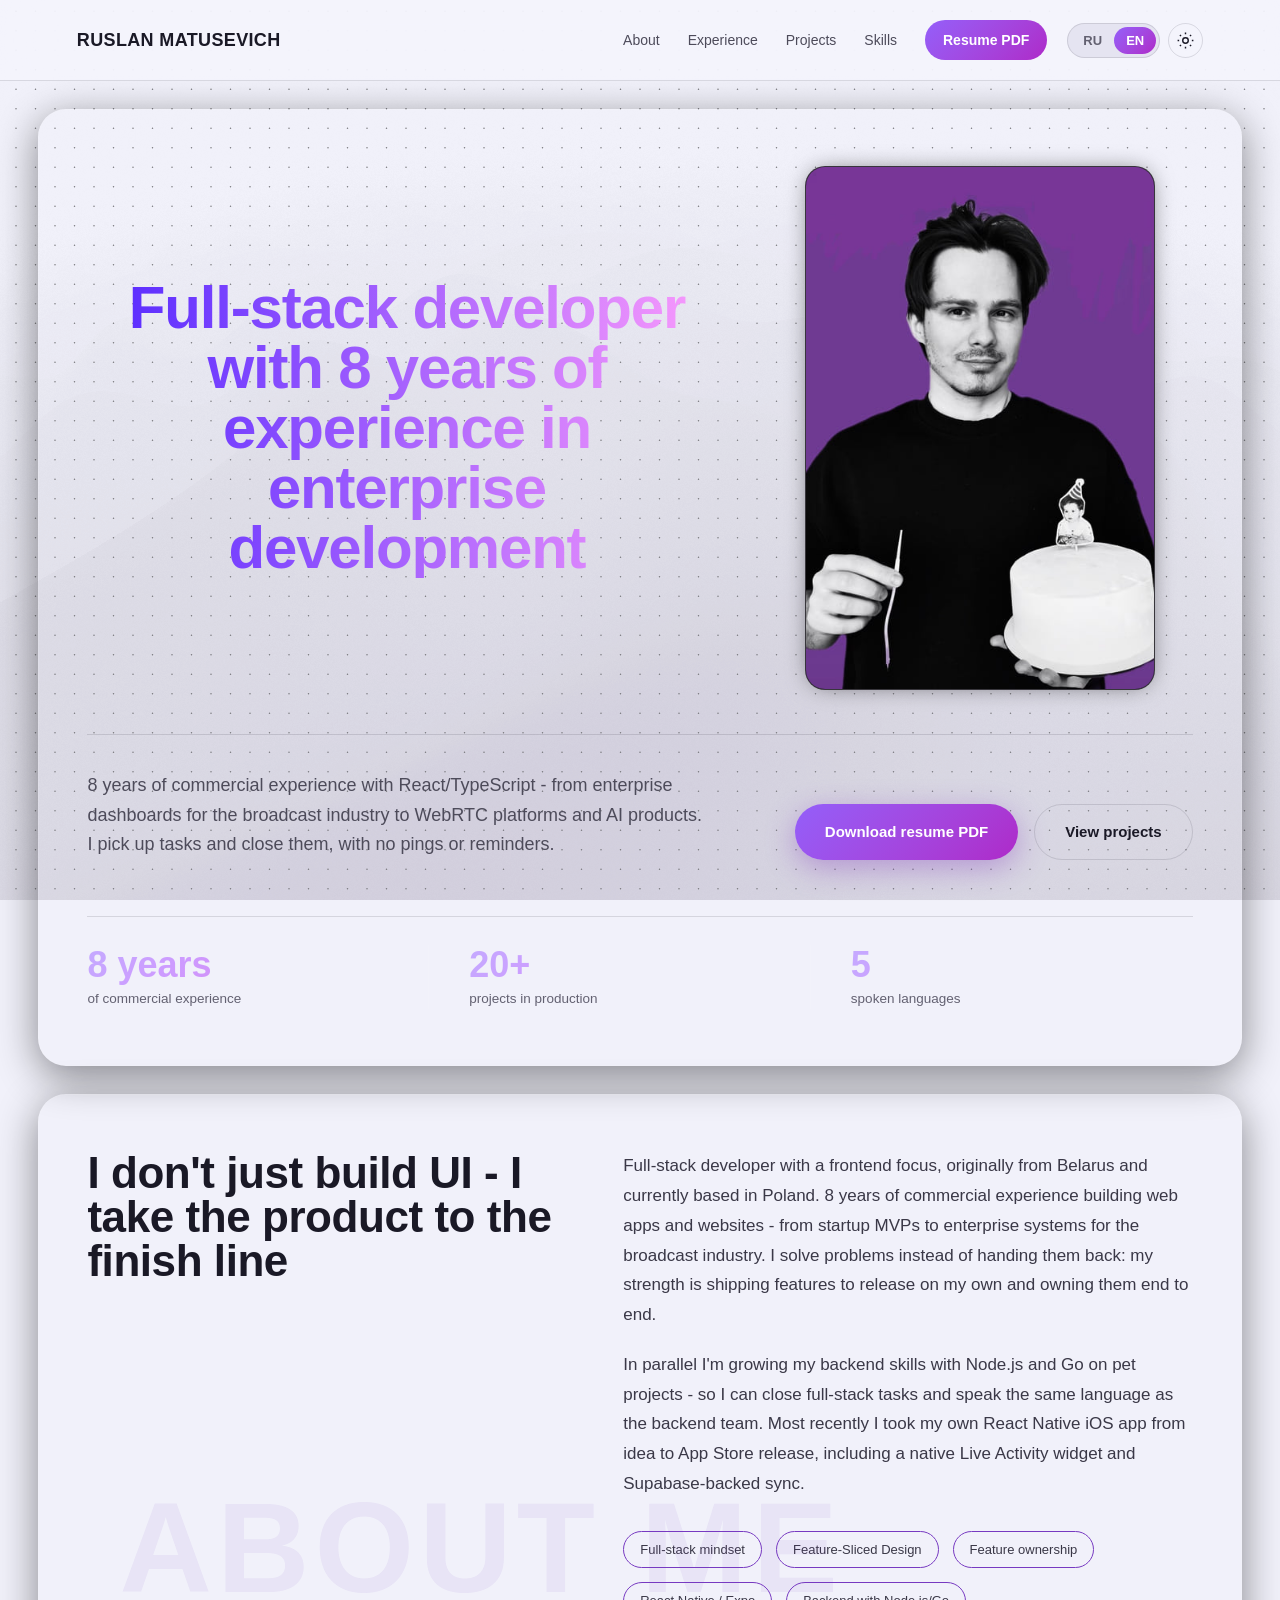
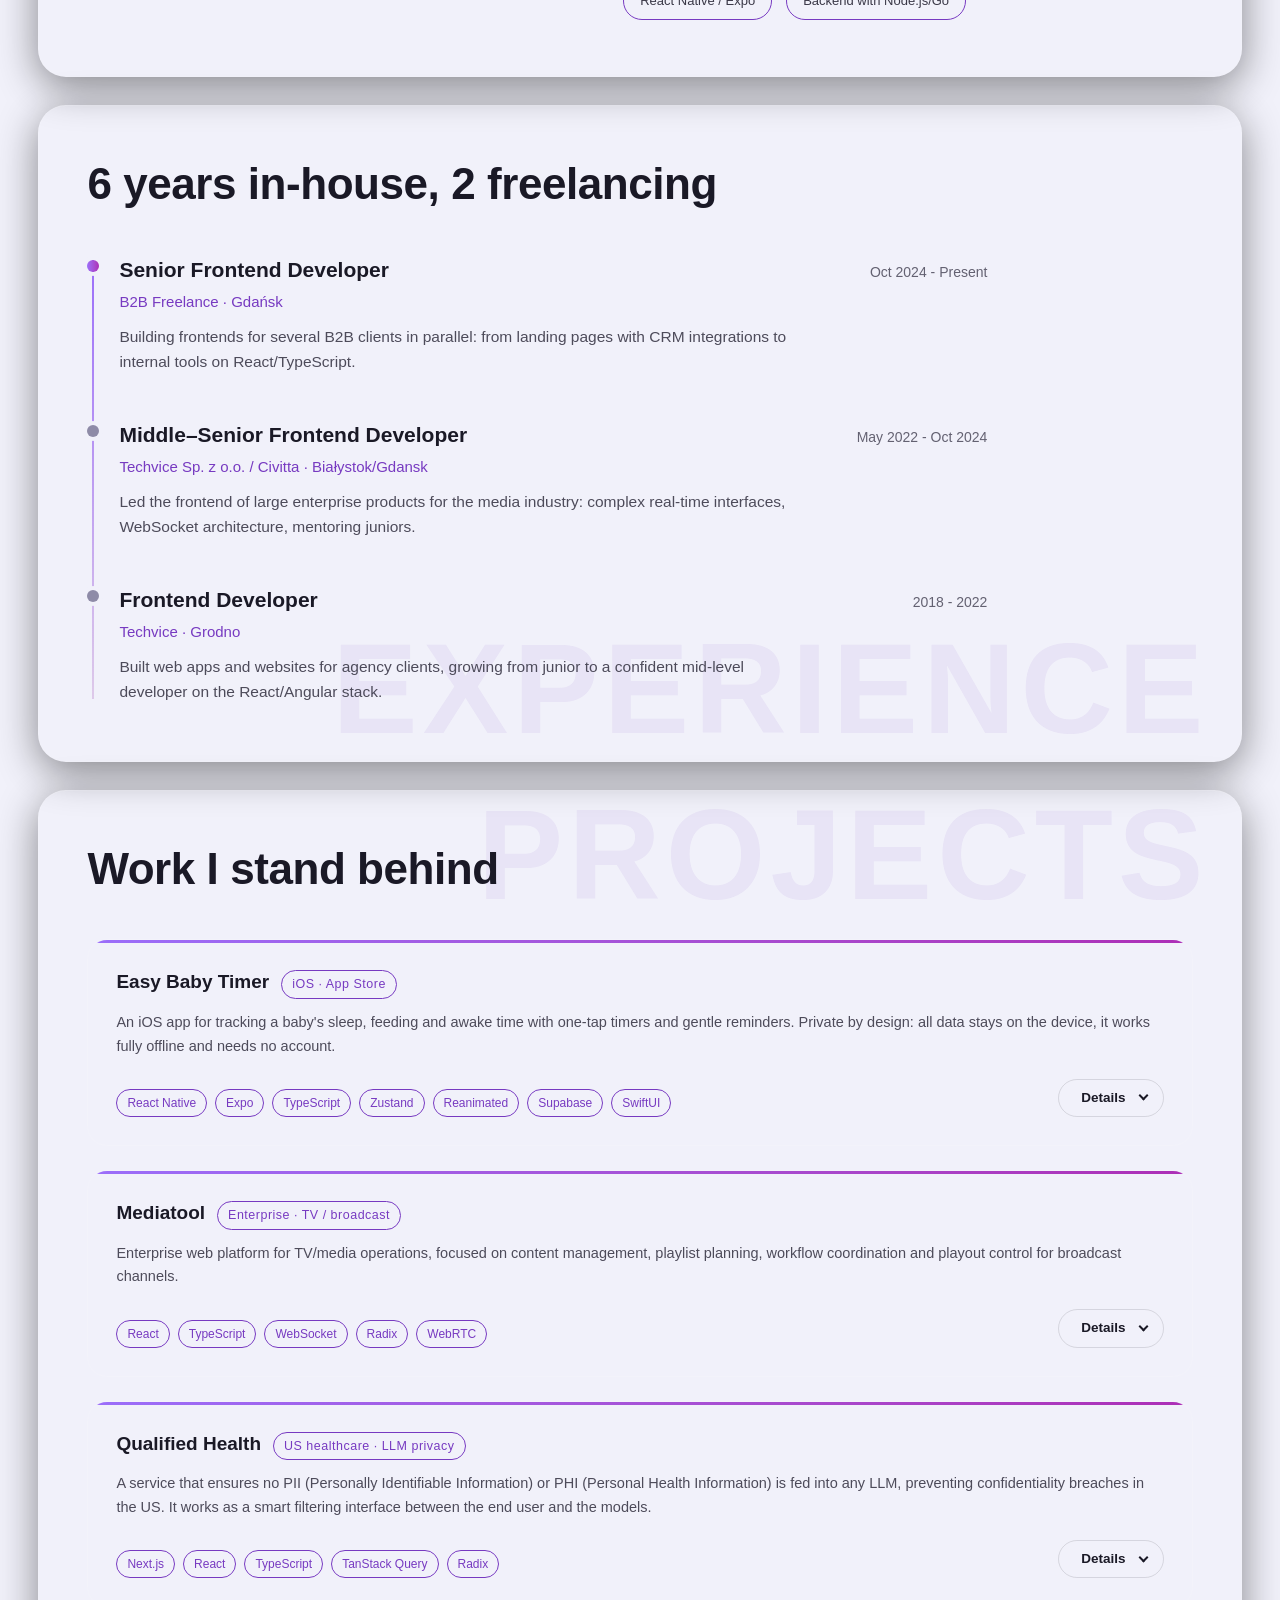
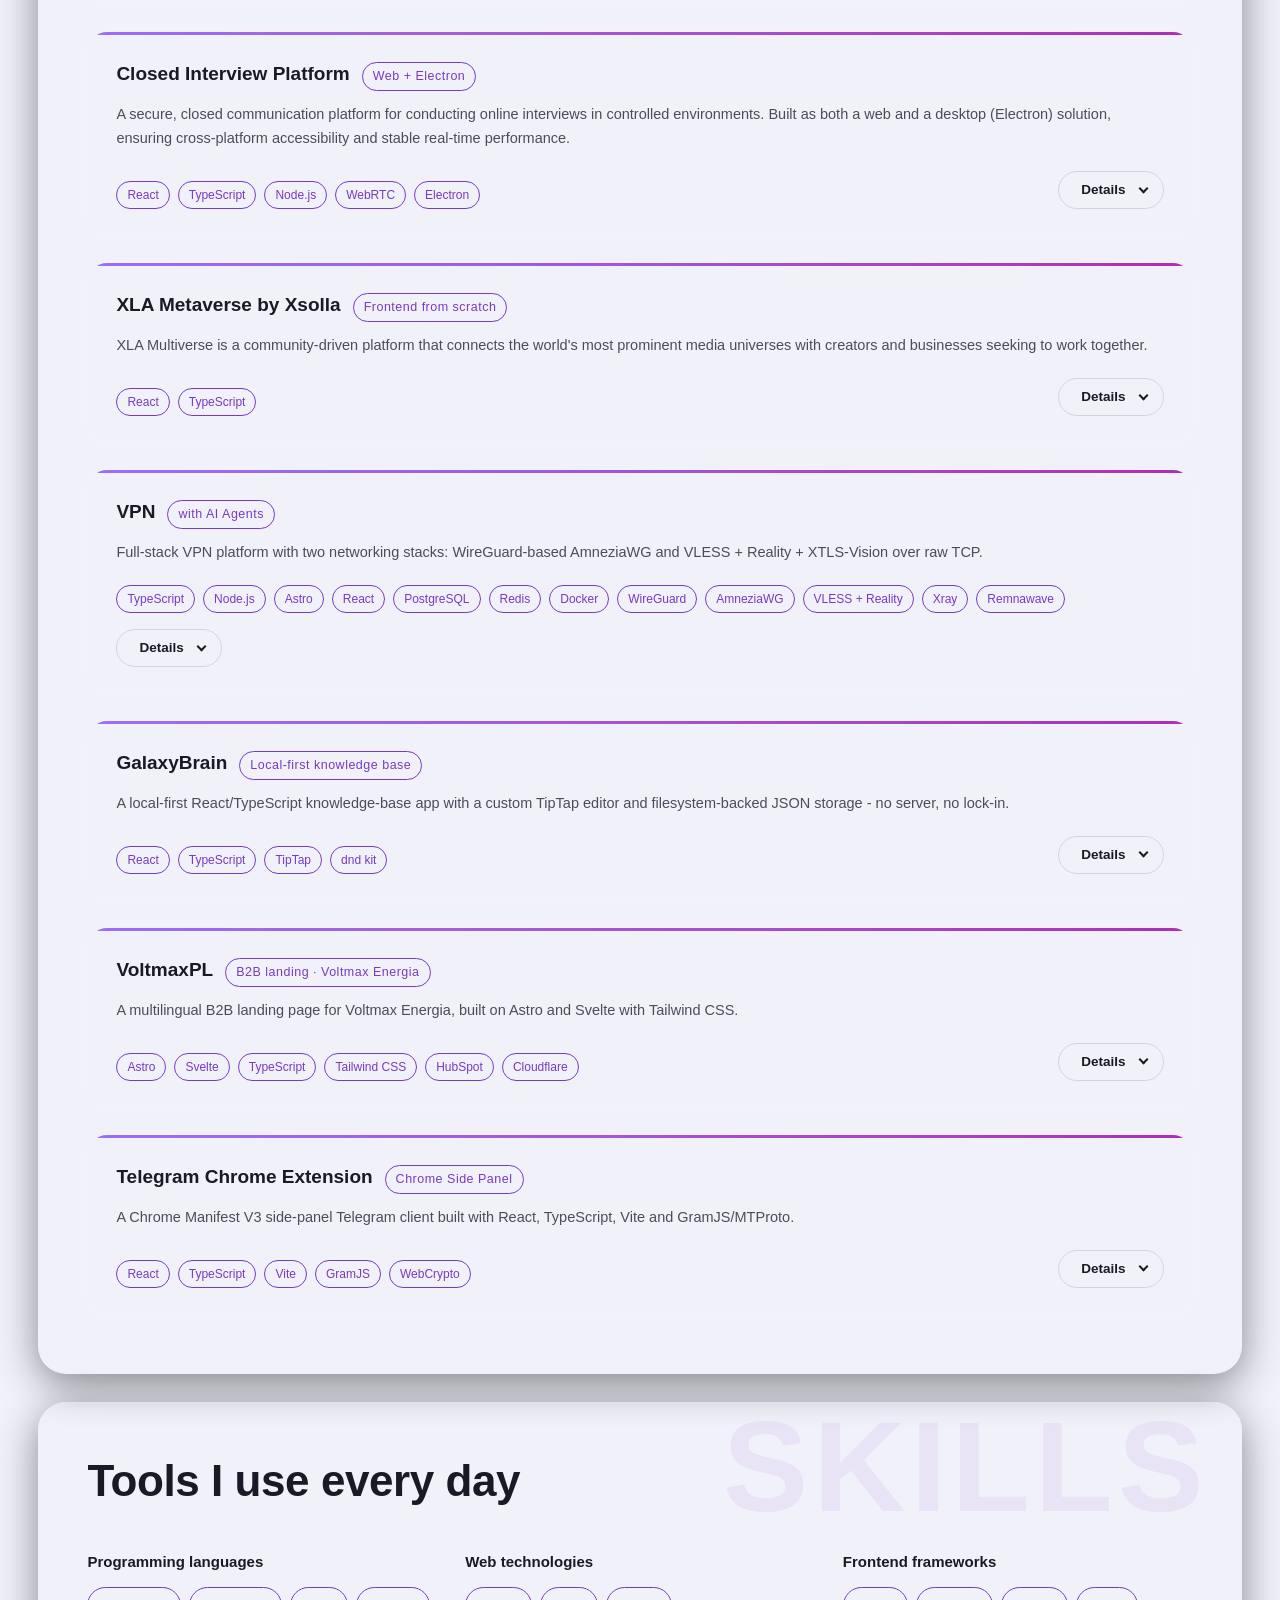
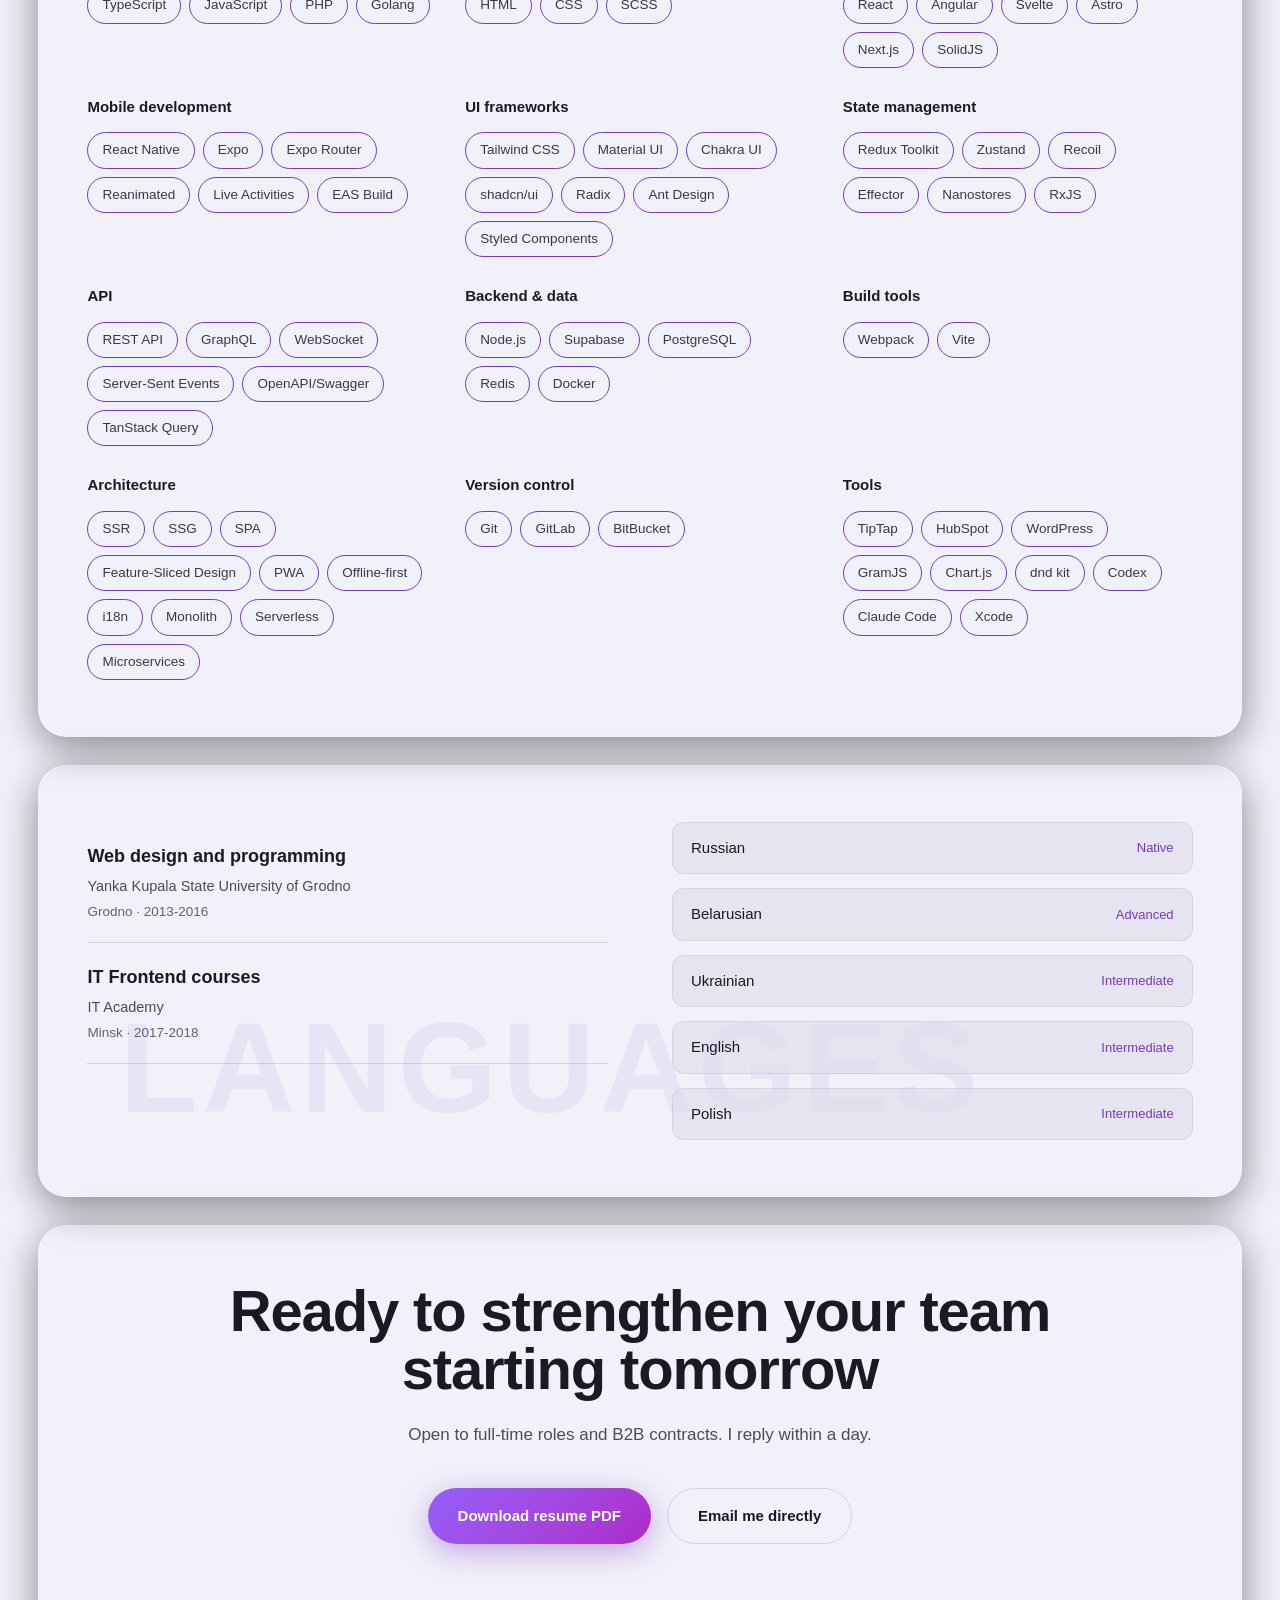
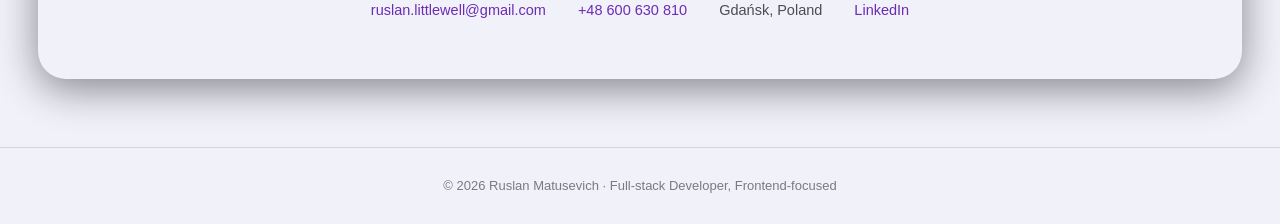
==== commit cf71f73b: "Update design" ====
--- a/index.html
+++ b/index.html
@@ -10,4 +10,4 @@
           theme === 'light' ? '#f5f2f8' : '#17151f',
         );
       })();
-    </script><meta property="og:type" content="website"><meta property="og:title" content="Ruslan Matusevich - Full-stack Developer, Frontend-focused"><meta property="og:description" content="Full-stack developer with a frontend focus and 8 years of experience in React/TypeScript: enterprise dashboards, WebRTC platforms, AI products and a shipped React Native iOS app. Gdańsk, Poland."><meta property="og:url" content="https://ruslanlittlewell.github.io/"><meta property="og:locale" content="en_US"><meta name="twitter:card" content="summary_large_image"><link rel="stylesheet" href="/assets/ResumePage.CFa7wNEU.css"></head><body><div class="page relative min-h-screen"><div class="blob blob-top pointer-events-none fixed -top-[20%] -right-[10%] z-0 h-[60vw] max-h-[900px] w-[60vw] max-w-[900px] blur-[60px]" aria-hidden="true"></div><div class="blob blob-bottom pointer-events-none fixed -bottom-[25%] -left-[15%] z-0 h-[55vw] max-h-[800px] w-[55vw] max-w-[800px] blur-[60px]" aria-hidden="true"></div><div class="page-bg pointer-events-none fixed inset-0 z-0" aria-hidden="true"><style>astro-island,astro-slot,astro-static-slot{display:contents}</style><script>(()=>{var l=(n,t)=>{let i=async()=>{await(await n())()},e=typeof t.value=="object"?t.value:void 0,s={timeout:e==null?void 0:e.timeout};"requestIdleCallback"in window?window.requestIdleCallback(i,s):setTimeout(i,s.timeout||200)};(self.Astro||(self.Astro={})).idle=l;window.dispatchEvent(new Event("astro:idle"));})();</script><script>(()=>{var g=Object.defineProperty;var w=(a,s,c)=>s in a?g(a,s,{enumerable:!0,configurable:!0,writable:!0,value:c}):a[s]=c;var l=(a,s,c)=>w(a,typeof s!="symbol"?s+"":s,c);var E=new Set(["__proto__","constructor","prototype"]);{let a={0:t=>y(t),1:t=>c(t),2:t=>new RegExp(t),3:t=>new Date(t),4:t=>new Map(c(t)),5:t=>new Set(c(t)),6:t=>BigInt(t),7:t=>new URL(t),8:t=>new Uint8Array(t),9:t=>new Uint16Array(t),10:t=>new Uint32Array(t),11:t=>Number.POSITIVE_INFINITY*t},s=t=>{let[p,e]=t;return p in a?a[p](e):void 0},c=t=>t.map(s),y=t=>typeof t!="object"||t===null?t:Object.fromEntries(Object.entries(t).map(([p,e])=>[p,s(e)]));class f extends HTMLElement{constructor(){super(...arguments);l(this,"Component");l(this,"hydrator");l(this,"hydrate",async()=>{var b;if(!this.hydrator||!this.isConnected)return;let e=(b=this.parentElement)==null?void 0:b.closest("astro-island[ssr]");if(e){e.addEventListener("astro:hydrate",this.hydrate,{once:!0});return}let r=this.querySelectorAll("astro-slot"),n={},d=this.querySelectorAll("template[data-astro-template]");for(let o of d){let i=o.closest(this.tagName);i!=null&&i.isSameNode(this)&&(n[o.getAttribute("data-astro-template")||"default"]=o.innerHTML,o.remove())}for(let o of r){let i=o.closest(this.tagName);i!=null&&i.isSameNode(this)&&(n[o.getAttribute("name")||"default"]=o.innerHTML)}let u;try{u=this.hasAttribute("props")?y(JSON.parse(this.getAttribute("props"))):{}}catch(o){let i=this.getAttribute("component-url")||"<unknown>",v=this.getAttribute("component-export");throw v&&(i+=` (export ${v})`),console.error(`[hydrate] Error parsing props for component ${i}`,this.getAttribute("props"),o),o}let h;await this.hydrator(this)(this.Component,u,n,{client:this.getAttribute("client")}),this.removeAttribute("ssr"),this.dispatchEvent(new CustomEvent("astro:hydrate"))});l(this,"unmount",()=>{this.isConnected||this.dispatchEvent(new CustomEvent("astro:unmount"))})}disconnectedCallback(){document.removeEventListener("astro:after-swap",this.unmount),document.addEventListener("astro:after-swap",this.unmount,{once:!0})}connectedCallback(){if(!this.hasAttribute("await-children")||document.readyState==="interactive"||document.readyState==="complete")this.childrenConnectedCallback();else{let e=()=>{document.removeEventListener("DOMContentLoaded",e),r.disconnect(),this.childrenConnectedCallback()},r=new MutationObserver(()=>{var n;((n=this.lastChild)==null?void 0:n.nodeType)===Node.COMMENT_NODE&&this.lastChild.nodeValue==="astro:end"&&(this.lastChild.remove(),e())});r.observe(this,{childList:!0}),document.addEventListener("DOMContentLoaded",e)}}async childrenConnectedCallback(){let e=this.getAttribute("before-hydration-url");e&&await import(e),this.start()}getRetryImportUrl(e){let r=new URL(e,document.baseURI);return r.searchParams.set("astro-retry",Date.now().toString()),r.toString()}async importWithRetry(e){try{return await import(e)}catch(r){return await new Promise(n=>setTimeout(n,1e3)),import(this.getRetryImportUrl(e))}}handleHydrationError(e){let r=this.getAttribute("component-url"),n=new CustomEvent("astro:hydration-error",{cancelable:!0,bubbles:!0,composed:!0,detail:{error:e,componentUrl:r}});this.dispatchEvent(n)&&console.error(`[astro-island] Error hydrating ${r}`,e)}async start(){let e=JSON.parse(this.getAttribute("opts")),r=this.getAttribute("client");if(Astro[r]===void 0){window.addEventListener(`astro:${r}`,()=>this.start(),{once:!0});return}try{await Astro[r](async()=>{let n=this.getAttribute("renderer-url");try{let[d,{default:u}]=await Promise.all([this.importWithRetry(this.getAttribute("component-url")),n?this.importWithRetry(n):Promise.resolve({default:()=>()=>{}})]),h=this.getAttribute("component-export")||"default";if(h.includes(".")){this.Component=d;for(let m of h.split(".")){if(E.has(m)||!this.Component||typeof this.Component!="object"&&typeof this.Component!="function"||!Object.hasOwn(this.Component,m))throw new Error(`Invalid component export path: ${h}`);this.Component=this.Component[m]}}else{if(E.has(h))throw new Error(`Invalid component export path: ${h}`);this.Component=d[h]}return this.hydrator=u,this.hydrate}catch(d){return this.handleHydrationError(d),()=>{}}},e,this)}catch(n){this.handleHydrationError(n)}}attributeChangedCallback(){this.hydrate()}}l(f,"observedAttributes",["props"]),customElements.get("astro-island")||customElements.define("astro-island",f)}})();</script><astro-island uid="1RkktB" prefix="r11" component-url="/assets/ColorBends.AZcdx9LM.js" component-export="default" renderer-url="/assets/client.D1mXJsPv.js" props="{&quot;colors&quot;:[1,[[0,&quot;#A855F7&quot;]]],&quot;speed&quot;:[0,0.2],&quot;frequency&quot;:[0,1],&quot;noise&quot;:[0,0.15],&quot;bandWidth&quot;:[0,6],&quot;rotation&quot;:[0,90],&quot;fadeTop&quot;:[0,0.5],&quot;iterations&quot;:[0,1],&quot;intensity&quot;:[0,1.3]}" ssr client="idle" opts="{&quot;name&quot;:&quot;ColorBends&quot;,&quot;value&quot;:true}" await-children><div class="relative h-full w-full overflow-hidden" style="mask-image:linear-gradient(to bottom, transparent 0%, #000 50%);-webkit-mask-image:linear-gradient(to bottom, transparent 0%, #000 50%)"></div><!--astro:end--></astro-island><astro-island uid="FwcPE" prefix="r10" component-url="/assets/DotField.BauYNd50.js" component-export="default" renderer-url="/assets/client.D1mXJsPv.js" props="{&quot;dotRadius&quot;:[0,1.5],&quot;dotSpacing&quot;:[0,18],&quot;cursorRadius&quot;:[0,360],&quot;bulgeStrength&quot;:[0,48],&quot;bulgeOnly&quot;:[0,true],&quot;sparkle&quot;:[0,false],&quot;waveAmplitude&quot;:[0,0],&quot;gradientFrom&quot;:[0,&quot;rgba(168, 85, 247, 0.32)&quot;],&quot;gradientTo&quot;:[0,&quot;rgba(214, 186, 255, 0.18)&quot;]}" ssr client="idle" opts="{&quot;name&quot;:&quot;DotField&quot;,&quot;value&quot;:true}" await-children><div class="dot-field-container"><canvas class="absolute inset-0 h-full w-full"></canvas></div><!--astro:end--></astro-island></div><script>(()=>{var e=async t=>{await(await t())()};(self.Astro||(self.Astro={})).load=e;window.dispatchEvent(new Event("astro:load"));})();</script><astro-island uid="8SeYr" prefix="r12" component-url="/assets/Header.8ILJN-tm.js" component-export="default" renderer-url="/assets/client.D1mXJsPv.js" props="{&quot;locale&quot;:[0,&quot;en&quot;],&quot;nav&quot;:[0,{&quot;about&quot;:[0,&quot;About&quot;],&quot;experience&quot;:[0,&quot;Experience&quot;],&quot;projects&quot;:[0,&quot;Projects&quot;],&quot;skills&quot;:[0,&quot;Skills&quot;],&quot;resume&quot;:[0,&quot;Resume PDF&quot;],&quot;menu&quot;:[0,&quot;Open menu&quot;]}],&quot;brand&quot;:[0,&quot;RUSLAN MATUSEVICH&quot;]}" ssr client="load" opts="{&quot;name&quot;:&quot;Header&quot;,&quot;value&quot;:true}" await-children><header class="site-header sticky top-0 z-50 flex items-center justify-between gap-5 border-b border-white/8 bg-[oklch(0.15_0.02_290/0.75)] px-4 py-4 backdrop-blur-xl sm:px-6 lg:px-[6vw] lg:py-5"><a class="font-display text-[18px] font-bold tracking-[0.02em] whitespace-nowrap" href="/">RUSLAN MATUSEVICH</a><div class="flex items-center gap-4 lg:gap-5"><nav class="site-nav hidden absolute inset-x-0 top-full flex-col items-stretch gap-1 border-b border-white/10 bg-[oklch(0.15_0.02_290/0.97)] px-4 pt-4 pb-5 backdrop-blur-xl nav:static nav:flex nav:flex-row nav:items-center nav:gap-7 nav:border-0 nav:bg-transparent nav:p-0 nav:backdrop-blur-none" aria-label="RUSLAN MATUSEVICH"><a class="border-b border-white/8 px-1 py-3 text-base text-dim transition hover:text-fg nav:border-0 nav:p-0 nav:text-sm" href="#about">About</a><a class="border-b border-white/8 px-1 py-3 text-base text-dim transition hover:text-fg nav:border-0 nav:p-0 nav:text-sm" href="#experience">Experience</a><a class="border-b border-white/8 px-1 py-3 text-base text-dim transition hover:text-fg nav:border-0 nav:p-0 nav:text-sm" href="#projects">Projects</a><a class="border-b border-white/8 px-1 py-3 text-base text-dim transition hover:text-fg nav:border-0 nav:p-0 nav:text-sm" href="#skills">Skills</a><a class="grad-brand mt-3 cursor-pointer rounded-full px-[18px] py-3.5 text-[15px] font-semibold text-white transition hover:brightness-110 nav:mt-0 nav:py-2.5 nav:text-sm" href="/RuslanMatusevich_06-2026.pdf" download="RuslanMatusevich_06-2026.pdf">Resume PDF</a></nav><div class="flex items-center gap-2"><div class="inline-flex items-center rounded-full border border-white/10 bg-white/5 p-[3px]" role="group" aria-label="Language"><a class="rounded-full px-3 py-[7px] text-[13px] leading-none font-semibold transition text-dimmer hover:text-fg" href="/ru/" hrefLang="ru">RU</a><a class="rounded-full px-3 py-[7px] text-[13px] leading-none font-semibold transition grad-brand text-white" href="/" hrefLang="en" aria-current="true">EN</a></div><button type="button" class="theme-toggle relative flex h-[35px] w-[35px] shrink-0 cursor-pointer items-center justify-center overflow-hidden rounded-full border border-white/20 transition hover:border-[oklch(0.7_0.15_300)] hover:bg-white/6" aria-label="Switch to light theme" title="Light theme"><svg class="theme-icon theme-icon-sun" width="19" height="19" viewBox="0 0 24 24" fill="none" stroke="currentColor" stroke-width="1.8" aria-hidden="true"><circle cx="12" cy="12" r="3.5"></circle><path d="M12 2v2M12 20v2M4.93 4.93l1.42 1.42M17.65 17.65l1.42 1.42M2 12h2M20 12h2M4.93 19.07l1.42-1.42M17.65 6.35l1.42-1.42"></path></svg><svg class="theme-icon theme-icon-moon" width="19" height="19" viewBox="0 0 24 24" fill="none" stroke="currentColor" stroke-width="1.8" aria-hidden="true"><path d="M20.2 15.7A8.5 8.5 0 0 1 8.3 3.8 8.5 8.5 0 1 0 20.2 15.7Z"></path></svg></button></div><button type="button" class="flex h-[42px] w-[42px] cursor-pointer flex-col items-center justify-center gap-[5px] rounded-xl border border-white/20 nav:hidden" aria-expanded="false" aria-label="Open menu"><span class="block h-0.5 w-[18px] rounded-full bg-fg transition-transform "></span><span class="block h-0.5 w-[18px] rounded-full bg-fg transition-opacity "></span><span class="block h-0.5 w-[18px] rounded-full bg-fg transition-transform "></span></button></div></header><!--astro:end--></astro-island><main class="relative z-10 px-3 pt-7 pb-10 sm:px-5 lg:px-[3vw]"><section class="magic-bento-section glass relative z-10 mx-auto mb-7 w-full max-w-[1400px] overflow-hidden rounded-[28px] px-5 py-9 sm:px-8 sm:py-12 lg:px-12 lg:py-14"><div class="mb-11 grid gap-10 lg:grid-cols-[minmax(0,3fr)_minmax(0,2fr)] lg:items-center"><h1 class="text-center font-display text-[clamp(34px,5vw,60px)] leading-[0.98] font-bold tracking-[-0.02em]">Full-stack developer with 8 years of experience<!-- --> <span>in enterprise development</span></h1><div class="profile-card-wrapper relative w-full max-w-[350px] justify-self-center" data-profile-card="true"><div class="profile-card-behind" aria-hidden="true"></div><div class="profile-card-shell"><div class="profile-card-surface"><div class="profile-card-shine" aria-hidden="true"></div><div class="profile-card-glare" aria-hidden="true"></div><img src="/profile.jpg" alt="Ruslan Matusevich - profile photo" width="400" height="600" fetchPriority="high" class="profile-card-avatar block h-auto w-full object-cover"/></div></div></div></div><div class="grid gap-7 border-t border-white/10 pt-9 lg:grid-cols-[1.3fr_auto] lg:items-end"><p class="max-w-[620px] text-lg leading-[1.65] text-dim">8 years of commercial experience with React/TypeScript - from enterprise dashboards for the broadcast industry to WebRTC platforms and AI products. I pick up tasks and close them, with no pings or reminders.</p><div class="flex flex-wrap gap-4 max-sm:*:w-full"><a class="inline-flex cursor-pointer items-center justify-center gap-2 rounded-full text-[15px] font-semibold whitespace-nowrap transition grad-brand shadow-cta px-[30px] py-4 text-white hover:-translate-y-px hover:brightness-110" href="/RuslanMatusevich_06-2026.pdf" download="RuslanMatusevich_06-2026.pdf">Download resume PDF</a><a class="inline-flex cursor-pointer items-center justify-center gap-2 rounded-full text-[15px] font-semibold whitespace-nowrap transition border border-white/20 px-[30px] py-4 text-fg hover:border-[oklch(0.7_0.15_300)] hover:bg-white/5" href="#projects">View projects</a></div></div><div class="mt-14 grid grid-cols-2 gap-y-6 border-t border-white/10 pt-7 sm:grid-cols-3 sm:gap-x-10"><div class="sm:border-r sm:border-white/10 sm:pr-10 sm:last:border-r-0"><div class="grad-stat font-display text-4xl font-bold">8 years</div><div class="mt-1 text-[13.5px] text-dimmer">of commercial experience</div></div><div class="sm:border-r sm:border-white/10 sm:pr-10 sm:last:border-r-0"><div class="grad-stat font-display text-4xl font-bold">20+</div><div class="mt-1 text-[13.5px] text-dimmer">projects in production</div></div><div class="sm:border-r sm:border-white/10 sm:pr-10 sm:last:border-r-0"><div class="grad-stat font-display text-4xl font-bold">5</div><div class="mt-1 text-[13.5px] text-dimmer">spoken languages</div></div></div></section><section class="magic-bento-section glass relative z-10 mx-auto mb-7 w-full max-w-[1400px] overflow-hidden rounded-[28px] px-5 py-9 sm:px-8 sm:py-12 lg:px-12 lg:py-14" id="about"><div class="grid gap-8 lg:grid-cols-[0.9fr_1.1fr] lg:items-start lg:gap-[70px]"><div><div class="section-eyebrow pointer-events-none absolute bottom-2 font-bold right-4 z-0 max-w-[95%] overflow-hidden font-display text-[clamp(58px,10vw,150px)] leading-none tracking-[0.04em] whitespace-nowrap uppercase text-accent opacity-[0.07] select-none sm:left-8">ABOUT ME</div><h2 class="font-display text-[clamp(30px,3.5vw,44px)] font-bold tracking-[-0.01em]">I don&#x27;t just build UI - I take the product to the finish line</h2></div><div><p class="text-[17px] leading-[1.75] text-muted ">Full-stack developer with a frontend focus, originally from Belarus and currently based in Poland. 8 years of commercial experience building web apps and websites - from startup MVPs to enterprise systems for the broadcast industry. I solve problems instead of handing them back: my strength is shipping features to release on my own and owning them end to end.</p><p class="text-[17px] leading-[1.75] text-muted mt-5">In parallel I&#x27;m growing my backend skills with Node.js and Go on pet projects - so I can close full-stack tasks and speak the same language as the backend team. Most recently I took my own React Native iOS app from idea to App Store release, including a native Live Activity widget and Supabase-backed sync.</p><div class="mt-8 flex flex-wrap gap-3.5"><span class="glass-chip rounded-full px-4 py-2 text-[13px] text-muted">Full-stack mindset</span><span class="glass-chip rounded-full px-4 py-2 text-[13px] text-muted">Feature-Sliced Design</span><span class="glass-chip rounded-full px-4 py-2 text-[13px] text-muted">Feature ownership</span><span class="glass-chip rounded-full px-4 py-2 text-[13px] text-muted">React Native / Expo</span><span class="glass-chip rounded-full px-4 py-2 text-[13px] text-muted">Backend with Node.js/Go</span></div></div></div></section><section class="magic-bento-section glass relative z-10 mx-auto mb-7 w-full max-w-[1400px] overflow-hidden rounded-[28px] px-5 py-9 sm:px-8 sm:py-12 lg:px-12 lg:py-14" id="experience"><div class="section-eyebrow pointer-events-none absolute bottom-2 font-bold z-0 max-w-[95%] overflow-hidden font-display text-[clamp(58px,10vw,150px)] leading-none tracking-[0.04em] whitespace-nowrap uppercase text-accent opacity-[0.07] select-none sm:left-8 !left-[unset] right-8">EXPERIENCE</div><h2 class="mb-10 font-display text-[clamp(30px,3.5vw,44px)] font-bold tracking-[-0.01em] lg:mb-12">6 years in-house, 2 freelancing</h2><div class="relative max-w-[900px] pl-8"><span class="timeline-line absolute top-1.5 bottom-1.5 left-[5px] w-0.5" aria-hidden="true"></span><article class="relative "><span class="absolute top-1.5 -left-8 h-3 w-3 rounded-full ring-4 ring-bg grad-line" aria-hidden="true"></span><div class="mb-1.5 flex flex-wrap items-baseline justify-between gap-2"><h3 class="font-display text-[21px] font-semibold">Senior Frontend Developer</h3><span class="text-sm text-dimmer">Oct 2024 - Present</span></div><div class="mb-2.5 text-[15px] text-accent">B2B Freelance<!-- --> · <!-- -->Gdańsk</div><p class="max-w-[680px] text-[15.5px] leading-[1.65] text-dim">Building frontends for several B2B clients in parallel: from landing pages with CRM integrations to internal tools on React/TypeScript.</p></article><article class="relative mt-11"><span class="absolute top-1.5 -left-8 h-3 w-3 rounded-full ring-4 ring-bg timeline-dot" aria-hidden="true"></span><div class="mb-1.5 flex flex-wrap items-baseline justify-between gap-2"><h3 class="font-display text-[21px] font-semibold">Middle–Senior Frontend Developer</h3><span class="text-sm text-dimmer">May 2022 - Oct 2024</span></div><div class="mb-2.5 text-[15px] text-accent">Techvice Sp. z o.o. / Civitta<!-- --> · <!-- -->Białystok/Gdansk</div><p class="max-w-[680px] text-[15.5px] leading-[1.65] text-dim">Led the frontend of large enterprise products for the media industry: complex real-time interfaces, WebSocket architecture, mentoring juniors.</p></article><article class="relative mt-11"><span class="absolute top-1.5 -left-8 h-3 w-3 rounded-full ring-4 ring-bg timeline-dot" aria-hidden="true"></span><div class="mb-1.5 flex flex-wrap items-baseline justify-between gap-2"><h3 class="font-display text-[21px] font-semibold">Frontend Developer</h3><span class="text-sm text-dimmer">2018 - 2022</span></div><div class="mb-2.5 text-[15px] text-accent">Techvice<!-- --> · <!-- -->Grodno</div><p class="max-w-[680px] text-[15.5px] leading-[1.65] text-dim">Built web apps and websites for agency clients, growing from junior to a confident mid-level developer on the React/Angular stack.</p></article></div></section><astro-island uid="3zLLt" prefix="r16" component-url="/assets/Projects.Dl6RXXn_.js" component-export="default" renderer-url="/assets/client.D1mXJsPv.js" props="{&quot;content&quot;:[0,{&quot;eyebrow&quot;:[0,&quot;PROJECTS&quot;],&quot;title&quot;:[0,&quot;Work I stand behind&quot;],&quot;moreLabel&quot;:[0,&quot;Details&quot;],&quot;lessLabel&quot;:[0,&quot;Collapse&quot;],&quot;featuresLabel&quot;:[0,&quot;Key features&quot;],&quot;items&quot;:[1,[[0,{&quot;title&quot;:[0,&quot;Easy Baby Timer&quot;],&quot;tagline&quot;:[0,&quot;iOS · App Store&quot;],&quot;summary&quot;:[0,&quot;An iOS app for tracking a baby&#39;s sleep, feeding and awake time with one-tap timers and gentle reminders. Private by design: all data stays on the device, it works fully offline and needs no account.&quot;],&quot;details&quot;:[1,[[0,&quot;Built solo with React Native and Expo, from the first prototype to the App Store release. The interface is fully translated into 5 languages and switchable in-app at any time.&quot;],[0,&quot;The most interesting part was the native layer: a SwiftUI Live Activity widget that shows a running timer in the Dynamic Island and on the Lock Screen, plus optional multi-parent sync on Supabase with row-level security - while the app stays fully usable offline.&quot;]]],&quot;features&quot;:[1,[[0,&quot;One-tap timers for sleep, feeding and awake time&quot;],[0,&quot;Live Activity in the Dynamic Island and on the Lock Screen&quot;],[0,&quot;Smart reminders based on the baby&#39;s own schedule, with feeding auto-stop&quot;],[0,&quot;Day timeline calendar, colour-coded by activity, with pinch-to-zoom from a full day down to the minute&quot;],[0,&quot;Entry editing, milk amount logging and daily stats&quot;],[0,&quot;Floating mini-timer that follows you across the app while a timer runs&quot;],[0,&quot;Shared access to a child between parents via an invite code&quot;],[0,&quot;Offline-first local storage, no account, no ads&quot;]]],&quot;stack&quot;:[1,[[0,&quot;React Native&quot;],[0,&quot;Expo&quot;],[0,&quot;TypeScript&quot;],[0,&quot;Zustand&quot;],[0,&quot;Reanimated&quot;],[0,&quot;Supabase&quot;],[0,&quot;SwiftUI&quot;]]]}],[0,{&quot;title&quot;:[0,&quot;Mediatool&quot;],&quot;tagline&quot;:[0,&quot;Enterprise · TV / broadcast&quot;],&quot;summary&quot;:[0,&quot;Enterprise web platform for TV/media operations, focused on content management, playlist planning, workflow coordination and playout control for broadcast channels.&quot;],&quot;details&quot;:[1,[[0,&quot;Developed and maintained a large-scale React-based media management platform used for planning, organizing, validating and monitoring broadcast content. The system supports complex scheduling workflows, content metadata management, live playlist operations, real-time updates, role-based access and multi-channel configuration.&quot;]]],&quot;features&quot;:[1,[[0,&quot;Content Manager for programs, episodes, promos, commercials, IDs, blocks, metadata, segmentation, music cues and run logs&quot;],[0,&quot;Planner module for building broadcast schedules with macro/micro blocks, drag-and-drop ordering, autofill/fillout tools, commercial assignment, playlist import/export, CSV/XLS downloads and schedule synchronization&quot;],[0,&quot;Workflow module for task management, timelines, labels, members, assignments, live task updates, filtering, searching and task export&quot;],[0,&quot;Playout module for on-air schedules, micro/macro views, dummy events, metadata, event ordering and day-level operations&quot;],[0,&quot;Playlist Checker and alerting tools for damaged files, on-air status, global system alerts and operational issues&quot;],[0,&quot;Live multiviewer with multiple player backends: HTML5/WebRTC, SLDP, MSE and Redge&quot;],[0,&quot;Role-based navigation and permissions for planner, playout, global, admin and supervisor accounts&quot;],[0,&quot;Responsive mobile experience for dashboard, workflow, live preview and event monitoring&quot;],[0,&quot;Global and channel-level settings for AV, FTP, metadata, email, workflow, planner, playout and playlist checker modules&quot;],[0,&quot;Real-time updates over WebSocket for planner and workflow data&quot;],[0,&quot;Authentication, password recovery, user settings, profile management, notifications and two-factor flows&quot;]]],&quot;stack&quot;:[1,[[0,&quot;React&quot;],[0,&quot;TypeScript&quot;],[0,&quot;WebSocket&quot;],[0,&quot;Radix&quot;],[0,&quot;WebRTC&quot;]]]}],[0,{&quot;title&quot;:[0,&quot;Qualified Health&quot;],&quot;tagline&quot;:[0,&quot;US healthcare · LLM privacy&quot;],&quot;summary&quot;:[0,&quot;A service that ensures no PII (Personally Identifiable Information) or PHI (Personal Health Information) is fed into any LLM, preventing confidentiality breaches in the US. It works as a smart filtering interface between the end user and the models.&quot;],&quot;details&quot;:[1,[[0,&quot;I was responsible for developing the web applications for the project. The first is a chat application for client communication. The second is an admin panel for configuring system settings and creating or editing the filters that keep sensitive data like PII and PHI from leaking to third-party services. I also contributed to backend development.&quot;]]],&quot;stack&quot;:[1,[[0,&quot;Next.js&quot;],[0,&quot;React&quot;],[0,&quot;TypeScript&quot;],[0,&quot;TanStack Query&quot;],[0,&quot;Radix&quot;]]]}],[0,{&quot;title&quot;:[0,&quot;Closed Interview Platform&quot;],&quot;tagline&quot;:[0,&quot;Web + Electron&quot;],&quot;summary&quot;:[0,&quot;A secure, closed communication platform for conducting online interviews in controlled environments. Built as both a web and a desktop (Electron) solution, ensuring cross-platform accessibility and stable real-time performance.&quot;],&quot;details&quot;:[1,[[0,&quot;I developed the system using React + TypeScript on the frontend and Node.js on the backend, with a real-time architecture based on WebRTC. The platform supports reconnectable peer sessions and multi-peer connections, allowing stable communication even under unstable network conditions.&quot;],[0,&quot;The project required handling complex real-time state synchronization, peer lifecycle management and cross-platform packaging for Electron, with a strong focus on reliability and low-latency communication.&quot;]]],&quot;features&quot;:[1,[[0,&quot;Creation and management of private interview rooms&quot;],[0,&quot;Real-time video/audio communication over WebRTC&quot;],[0,&quot;Automatic peer reconnection and multi-peer session handling&quot;],[0,&quot;Internal real-time chat&quot;],[0,&quot;Secure file sharing between participants&quot;],[0,&quot;Simulation of system errors for testing and scenario control&quot;],[0,&quot;Donation simulation mechanics within sessions&quot;]]],&quot;stack&quot;:[1,[[0,&quot;React&quot;],[0,&quot;TypeScript&quot;],[0,&quot;Node.js&quot;],[0,&quot;WebRTC&quot;],[0,&quot;Electron&quot;]]]}],[0,{&quot;title&quot;:[0,&quot;XLA Metaverse by Xsolla&quot;],&quot;tagline&quot;:[0,&quot;Frontend from scratch&quot;],&quot;summary&quot;:[0,&quot;XLA Multiverse is a community-driven platform that connects the world&#39;s most prominent media universes with creators and businesses seeking to work together.&quot;],&quot;details&quot;:[1,[[0,&quot;I was responsible for developing the frontend part of the application from scratch. I worked with the backend team to set up a fast and reliable system based on autogenerated content, with a dynamic form builder that lets users conveniently compose content for their metaverses.&quot;],[0,&quot;We also collaborated with another international team building an additional part of the system, to deliver a high-quality product for the client.&quot;]]],&quot;stack&quot;:[1,[[0,&quot;React&quot;],[0,&quot;TypeScript&quot;]]]}],[0,{&quot;title&quot;:[0,&quot;VPN&quot;],&quot;tagline&quot;:[0,&quot;with AI Agents&quot;],&quot;summary&quot;:[0,&quot;Full-stack VPN platform with two networking stacks: WireGuard-based AmneziaWG and VLESS + Reality + XTLS-Vision over raw TCP.&quot;],&quot;details&quot;:[1,[[0,&quot;Built an Astro/React website, a Telegram bot, an admin dashboard, billing webhooks, automated VPN config provisioning, traffic accounting, subscription lifecycle management and Docker-based deployment infrastructure.&quot;],[0,&quot;Implemented AmneziaWG tunnels with WireGuard encryption and UDP obfuscation, plus a DPI-resistant VLESS + Reality + XTLS-Vision stack without WebSocket/gRPC. VLESS provisioning runs through the Remnawave REST API and Xray nodes, covering user creation, suspension and removal, persistent subscription links, and access synchronization with billing.&quot;]]],&quot;stack&quot;:[1,[[0,&quot;TypeScript&quot;],[0,&quot;Node.js&quot;],[0,&quot;Astro&quot;],[0,&quot;React&quot;],[0,&quot;PostgreSQL&quot;],[0,&quot;Redis&quot;],[0,&quot;Docker&quot;],[0,&quot;WireGuard&quot;],[0,&quot;AmneziaWG&quot;],[0,&quot;VLESS + Reality&quot;],[0,&quot;Xray&quot;],[0,&quot;Remnawave&quot;]]]}],[0,{&quot;title&quot;:[0,&quot;GalaxyBrain&quot;],&quot;tagline&quot;:[0,&quot;Local-first knowledge base&quot;],&quot;summary&quot;:[0,&quot;A local-first React/TypeScript knowledge-base app with a custom TipTap editor and filesystem-backed JSON storage - no server, no lock-in.&quot;],&quot;details&quot;:[1,[[0,&quot;Implemented multi-pane navigation, drag-and-drop tabs, page links, templates, computed variables, metadata aggregation and image handling.&quot;]]],&quot;stack&quot;:[1,[[0,&quot;React&quot;],[0,&quot;TypeScript&quot;],[0,&quot;TipTap&quot;],[0,&quot;dnd kit&quot;]]]}],[0,{&quot;title&quot;:[0,&quot;VoltmaxPL&quot;],&quot;tagline&quot;:[0,&quot;B2B landing · Voltmax Energia&quot;],&quot;summary&quot;:[0,&quot;A multilingual B2B landing page for Voltmax Energia, built on Astro and Svelte with Tailwind CSS.&quot;],&quot;details&quot;:[1,[[0,&quot;Implemented an interactive energy savings calculator, multi-step lead forms, HubSpot CRM integration over OAuth, file uploads, UTM tracking, SEO setup and deployment to Cloudflare.&quot;]]],&quot;stack&quot;:[1,[[0,&quot;Astro&quot;],[0,&quot;Svelte&quot;],[0,&quot;TypeScript&quot;],[0,&quot;Tailwind CSS&quot;],[0,&quot;HubSpot&quot;],[0,&quot;Cloudflare&quot;]]]}],[0,{&quot;title&quot;:[0,&quot;Telegram Chrome Extension&quot;],&quot;tagline&quot;:[0,&quot;Chrome Side Panel&quot;],&quot;summary&quot;:[0,&quot;A Chrome Manifest V3 side-panel Telegram client built with React, TypeScript, Vite and GramJS/MTProto.&quot;],&quot;details&quot;:[1,[[0,&quot;Implemented QR/phone/2FA authentication, encrypted session storage with WebCrypto, live dialog updates, chat history pagination, rich media rendering, notifications, and message/file sending, editing and deletion.&quot;]]],&quot;stack&quot;:[1,[[0,&quot;React&quot;],[0,&quot;TypeScript&quot;],[0,&quot;Vite&quot;],[0,&quot;GramJS&quot;],[0,&quot;WebCrypto&quot;]]]}]]]}]}" ssr client="load" opts="{&quot;name&quot;:&quot;Projects&quot;,&quot;value&quot;:true}" await-children><section class="magic-bento-section glass relative z-10 mx-auto mb-7 w-full max-w-[1400px] overflow-hidden rounded-[28px] px-5 py-9 sm:px-8 sm:py-12 lg:px-12 lg:py-14" id="projects"><div class="section-eyebrow pointer-events-none absolute bottom-2 font-bold z-0 max-w-[95%] overflow-hidden font-display text-[clamp(58px,10vw,150px)] leading-none tracking-[0.04em] whitespace-nowrap uppercase text-accent opacity-[0.07] select-none sm:left-8 !left-[unset] right-8 top-0">PROJECTS</div><h2 class="mb-10 font-display text-[clamp(30px,3.5vw,44px)] font-bold tracking-[-0.01em] lg:mb-12">Work I stand behind</h2><div data-orientation="vertical" data-slot="accordion" class="grid items-start gap-6"><article data-orientation="vertical" data-hidden="" data-index="-1" data-closed="" data-slot="accordion-item" class="min-w-0 glass-soft relative flex flex-col overflow-hidden rounded-[20px] p-7 transition-colors hover:border-[oklch(0.6_0.15_300/0.5)] hover:bg-white/8"><span class="grad-line absolute inset-x-0 top-0 h-[3px]" aria-hidden="true"></span><header class="mb-3 flex flex-wrap items-baseline gap-x-3 gap-y-1.5"><h3 class="font-display text-[19px] font-semibold">Easy Baby Timer</h3><span class="glass-chip rounded-full border-[oklch(0.6_0.15_300/0.35)] px-2.5 py-1 text-[12.5px] tracking-[0.04em] text-accent">iOS · App Store</span></header><p class="text-[14.5px] leading-[1.65] text-dim">An iOS app for tracking a baby&#x27;s sleep, feeding and awake time with one-tap timers and gentle reminders. Private by design: all data stays on the device, it works fully offline and needs no account.</p><div data-orientation="vertical" data-hidden="" data-index="-1" data-closed="" hidden="" id="base-ui-_r16R_7H1_" aria-labelledby="base-ui-_r16R_7H2_" role="region" style="--accordion-panel-height:auto;--accordion-panel-width:auto" data-slot="accordion-content" class="accordion-panel"><div class="accordion-panel-content project-details mt-4.5 border-t border-white/8 pt-4.5"><p class="text-[14.5px] leading-[1.65] text-dim ">Built solo with React Native and Expo, from the first prototype to the App Store release. The interface is fully translated into 5 languages and switchable in-app at any time.</p><p class="text-[14.5px] leading-[1.65] text-dim mt-3.5">The most interesting part was the native layer: a SwiftUI Live Activity widget that shows a running timer in the Dynamic Island and on the Lock Screen, plus optional multi-parent sync on Supabase with row-level security - while the app stays fully usable offline.</p><h4 class="mt-5 mb-3 text-[13px] font-semibold tracking-[0.08em] text-accent uppercase">Key features</h4><ul class="flex flex-col gap-2.5"><li class="relative pl-[18px] text-sm leading-[1.55] text-dim before:absolute before:top-2 before:left-0 before:h-[5px] before:w-[5px] before:rounded-full before:bg-accent before:content-[&#x27;&#x27;]">One-tap timers for sleep, feeding and awake time</li><li class="relative pl-[18px] text-sm leading-[1.55] text-dim before:absolute before:top-2 before:left-0 before:h-[5px] before:w-[5px] before:rounded-full before:bg-accent before:content-[&#x27;&#x27;]">Live Activity in the Dynamic Island and on the Lock Screen</li><li class="relative pl-[18px] text-sm leading-[1.55] text-dim before:absolute before:top-2 before:left-0 before:h-[5px] before:w-[5px] before:rounded-full before:bg-accent before:content-[&#x27;&#x27;]">Smart reminders based on the baby&#x27;s own schedule, with feeding auto-stop</li><li class="relative pl-[18px] text-sm leading-[1.55] text-dim before:absolute before:top-2 before:left-0 before:h-[5px] before:w-[5px] before:rounded-full before:bg-accent before:content-[&#x27;&#x27;]">Day timeline calendar, colour-coded by activity, with pinch-to-zoom from a full day down to the minute</li><li class="relative pl-[18px] text-sm leading-[1.55] text-dim before:absolute before:top-2 before:left-0 before:h-[5px] before:w-[5px] before:rounded-full before:bg-accent before:content-[&#x27;&#x27;]">Entry editing, milk amount logging and daily stats</li><li class="relative pl-[18px] text-sm leading-[1.55] text-dim before:absolute before:top-2 before:left-0 before:h-[5px] before:w-[5px] before:rounded-full before:bg-accent before:content-[&#x27;&#x27;]">Floating mini-timer that follows you across the app while a timer runs</li><li class="relative pl-[18px] text-sm leading-[1.55] text-dim before:absolute before:top-2 before:left-0 before:h-[5px] before:w-[5px] before:rounded-full before:bg-accent before:content-[&#x27;&#x27;]">Shared access to a child between parents via an invite code</li><li class="relative pl-[18px] text-sm leading-[1.55] text-dim before:absolute before:top-2 before:left-0 before:h-[5px] before:w-[5px] before:rounded-full before:bg-accent before:content-[&#x27;&#x27;]">Offline-first local storage, no account, no ads</li></ul></div></div><div class="mt-auto flex flex-wrap items-end justify-between gap-4 pt-5"><div class="flex flex-wrap gap-2"><span class="glass-chip rounded-full px-2.5 py-[5px] text-xs text-accent">React Native</span><span class="glass-chip rounded-full px-2.5 py-[5px] text-xs text-accent">Expo</span><span class="glass-chip rounded-full px-2.5 py-[5px] text-xs text-accent">TypeScript</span><span class="glass-chip rounded-full px-2.5 py-[5px] text-xs text-accent">Zustand</span><span class="glass-chip rounded-full px-2.5 py-[5px] text-xs text-accent">Reanimated</span><span class="glass-chip rounded-full px-2.5 py-[5px] text-xs text-accent">Supabase</span><span class="glass-chip rounded-full px-2.5 py-[5px] text-xs text-accent">SwiftUI</span></div><h3 data-orientation="vertical" data-hidden="" data-index="-1" data-closed="" class="contents"><button type="button" data-value="" data-orientation="vertical" data-hidden="" data-index="-1" tabindex="0" aria-disabled="false" aria-expanded="false" id="base-ui-_r16R_7H2_" data-slot="accordion-trigger" class="project-toggle inline-flex shrink-0 cursor-pointer items-center gap-2 rounded-full border border-white/20 px-4 py-2 text-[13.5px] font-semibold text-fg transition hover:border-[oklch(0.7_0.15_300)] hover:bg-white/6"><span class="toggle-label"><span class="label-more">Details</span><span class="label-less">Collapse</span></span><span class="chevron h-[7px] w-[7px] border-r-2 border-b-2 border-current" aria-hidden="true"></span></button></h3></div></article><article data-orientation="vertical" data-hidden="" data-index="-1" data-closed="" data-slot="accordion-item" class="min-w-0 glass-soft relative flex flex-col overflow-hidden rounded-[20px] p-7 transition-colors hover:border-[oklch(0.6_0.15_300/0.5)] hover:bg-white/8"><span class="grad-line absolute inset-x-0 top-0 h-[3px]" aria-hidden="true"></span><header class="mb-3 flex flex-wrap items-baseline gap-x-3 gap-y-1.5"><h3 class="font-display text-[19px] font-semibold">Mediatool</h3><span class="glass-chip rounded-full border-[oklch(0.6_0.15_300/0.35)] px-2.5 py-1 text-[12.5px] tracking-[0.04em] text-accent">Enterprise · TV / broadcast</span></header><p class="text-[14.5px] leading-[1.65] text-dim">Enterprise web platform for TV/media operations, focused on content management, playlist planning, workflow coordination and playout control for broadcast channels.</p><div data-orientation="vertical" data-hidden="" data-index="-1" data-closed="" hidden="" id="base-ui-_r16R_bH1_" aria-labelledby="base-ui-_r16R_bH2_" role="region" style="--accordion-panel-height:auto;--accordion-panel-width:auto" data-slot="accordion-content" class="accordion-panel"><div class="accordion-panel-content project-details mt-4.5 border-t border-white/8 pt-4.5"><p class="text-[14.5px] leading-[1.65] text-dim ">Developed and maintained a large-scale React-based media management platform used for planning, organizing, validating and monitoring broadcast content. The system supports complex scheduling workflows, content metadata management, live playlist operations, real-time updates, role-based access and multi-channel configuration.</p><h4 class="mt-5 mb-3 text-[13px] font-semibold tracking-[0.08em] text-accent uppercase">Key features</h4><ul class="flex flex-col gap-2.5"><li class="relative pl-[18px] text-sm leading-[1.55] text-dim before:absolute before:top-2 before:left-0 before:h-[5px] before:w-[5px] before:rounded-full before:bg-accent before:content-[&#x27;&#x27;]">Content Manager for programs, episodes, promos, commercials, IDs, blocks, metadata, segmentation, music cues and run logs</li><li class="relative pl-[18px] text-sm leading-[1.55] text-dim before:absolute before:top-2 before:left-0 before:h-[5px] before:w-[5px] before:rounded-full before:bg-accent before:content-[&#x27;&#x27;]">Planner module for building broadcast schedules with macro/micro blocks, drag-and-drop ordering, autofill/fillout tools, commercial assignment, playlist import/export, CSV/XLS downloads and schedule synchronization</li><li class="relative pl-[18px] text-sm leading-[1.55] text-dim before:absolute before:top-2 before:left-0 before:h-[5px] before:w-[5px] before:rounded-full before:bg-accent before:content-[&#x27;&#x27;]">Workflow module for task management, timelines, labels, members, assignments, live task updates, filtering, searching and task export</li><li class="relative pl-[18px] text-sm leading-[1.55] text-dim before:absolute before:top-2 before:left-0 before:h-[5px] before:w-[5px] before:rounded-full before:bg-accent before:content-[&#x27;&#x27;]">Playout module for on-air schedules, micro/macro views, dummy events, metadata, event ordering and day-level operations</li><li class="relative pl-[18px] text-sm leading-[1.55] text-dim before:absolute before:top-2 before:left-0 before:h-[5px] before:w-[5px] before:rounded-full before:bg-accent before:content-[&#x27;&#x27;]">Playlist Checker and alerting tools for damaged files, on-air status, global system alerts and operational issues</li><li class="relative pl-[18px] text-sm leading-[1.55] text-dim before:absolute before:top-2 before:left-0 before:h-[5px] before:w-[5px] before:rounded-full before:bg-accent before:content-[&#x27;&#x27;]">Live multiviewer with multiple player backends: HTML5/WebRTC, SLDP, MSE and Redge</li><li class="relative pl-[18px] text-sm leading-[1.55] text-dim before:absolute before:top-2 before:left-0 before:h-[5px] before:w-[5px] before:rounded-full before:bg-accent before:content-[&#x27;&#x27;]">Role-based navigation and permissions for planner, playout, global, admin and supervisor accounts</li><li class="relative pl-[18px] text-sm leading-[1.55] text-dim before:absolute before:top-2 before:left-0 before:h-[5px] before:w-[5px] before:rounded-full before:bg-accent before:content-[&#x27;&#x27;]">Responsive mobile experience for dashboard, workflow, live preview and event monitoring</li><li class="relative pl-[18px] text-sm leading-[1.55] text-dim before:absolute before:top-2 before:left-0 before:h-[5px] before:w-[5px] before:rounded-full before:bg-accent before:content-[&#x27;&#x27;]">Global and channel-level settings for AV, FTP, metadata, email, workflow, planner, playout and playlist checker modules</li><li class="relative pl-[18px] text-sm leading-[1.55] text-dim before:absolute before:top-2 before:left-0 before:h-[5px] before:w-[5px] before:rounded-full before:bg-accent before:content-[&#x27;&#x27;]">Real-time updates over WebSocket for planner and workflow data</li><li class="relative pl-[18px] text-sm leading-[1.55] text-dim before:absolute before:top-2 before:left-0 before:h-[5px] before:w-[5px] before:rounded-full before:bg-accent before:content-[&#x27;&#x27;]">Authentication, password recovery, user settings, profile management, notifications and two-factor flows</li></ul></div></div><div class="mt-auto flex flex-wrap items-end justify-between gap-4 pt-5"><div class="flex flex-wrap gap-2"><span class="glass-chip rounded-full px-2.5 py-[5px] text-xs text-accent">React</span><span class="glass-chip rounded-full px-2.5 py-[5px] text-xs text-accent">TypeScript</span><span class="glass-chip rounded-full px-2.5 py-[5px] text-xs text-accent">WebSocket</span><span class="glass-chip rounded-full px-2.5 py-[5px] text-xs text-accent">Radix</span><span class="glass-chip rounded-full px-2.5 py-[5px] text-xs text-accent">WebRTC</span></div><h3 data-orientation="vertical" data-hidden="" data-index="-1" data-closed="" class="contents"><button type="button" data-value="" data-orientation="vertical" data-hidden="" data-index="-1" tabindex="0" aria-disabled="false" aria-expanded="false" id="base-ui-_r16R_bH2_" data-slot="accordion-trigger" class="project-toggle inline-flex shrink-0 cursor-pointer items-center gap-2 rounded-full border border-white/20 px-4 py-2 text-[13.5px] font-semibold text-fg transition hover:border-[oklch(0.7_0.15_300)] hover:bg-white/6"><span class="toggle-label"><span class="label-more">Details</span><span class="label-less">Collapse</span></span><span class="chevron h-[7px] w-[7px] border-r-2 border-b-2 border-current" aria-hidden="true"></span></button></h3></div></article><article data-orientation="vertical" data-hidden="" data-index="-1" data-closed="" data-slot="accordion-item" class="min-w-0 glass-soft relative flex flex-col overflow-hidden rounded-[20px] p-7 transition-colors hover:border-[oklch(0.6_0.15_300/0.5)] hover:bg-white/8"><span class="grad-line absolute inset-x-0 top-0 h-[3px]" aria-hidden="true"></span><header class="mb-3 flex flex-wrap items-baseline gap-x-3 gap-y-1.5"><h3 class="font-display text-[19px] font-semibold">Qualified Health</h3><span class="glass-chip rounded-full border-[oklch(0.6_0.15_300/0.35)] px-2.5 py-1 text-[12.5px] tracking-[0.04em] text-accent">US healthcare · LLM privacy</span></header><p class="text-[14.5px] leading-[1.65] text-dim">A service that ensures no PII (Personally Identifiable Information) or PHI (Personal Health Information) is fed into any LLM, preventing confidentiality breaches in the US. It works as a smart filtering interface between the end user and the models.</p><div data-orientation="vertical" data-hidden="" data-index="-1" data-closed="" hidden="" id="base-ui-_r16R_fH1_" aria-labelledby="base-ui-_r16R_fH2_" role="region" style="--accordion-panel-height:auto;--accordion-panel-width:auto" data-slot="accordion-content" class="accordion-panel"><div class="accordion-panel-content project-details mt-4.5 border-t border-white/8 pt-4.5"><p class="text-[14.5px] leading-[1.65] text-dim ">I was responsible for developing the web applications for the project. The first is a chat application for client communication. The second is an admin panel for configuring system settings and creating or editing the filters that keep sensitive data like PII and PHI from leaking to third-party services. I also contributed to backend development.</p></div></div><div class="mt-auto flex flex-wrap items-end justify-between gap-4 pt-5"><div class="flex flex-wrap gap-2"><span class="glass-chip rounded-full px-2.5 py-[5px] text-xs text-accent">Next.js</span><span class="glass-chip rounded-full px-2.5 py-[5px] text-xs text-accent">React</span><span class="glass-chip rounded-full px-2.5 py-[5px] text-xs text-accent">TypeScript</span><span class="glass-chip rounded-full px-2.5 py-[5px] text-xs text-accent">TanStack Query</span><span class="glass-chip rounded-full px-2.5 py-[5px] text-xs text-accent">Radix</span></div><h3 data-orientation="vertical" data-hidden="" data-index="-1" data-closed="" class="contents"><button type="button" data-value="" data-orientation="vertical" data-hidden="" data-index="-1" tabindex="0" aria-disabled="false" aria-expanded="false" id="base-ui-_r16R_fH2_" data-slot="accordion-trigger" class="project-toggle inline-flex shrink-0 cursor-pointer items-center gap-2 rounded-full border border-white/20 px-4 py-2 text-[13.5px] font-semibold text-fg transition hover:border-[oklch(0.7_0.15_300)] hover:bg-white/6"><span class="toggle-label"><span class="label-more">Details</span><span class="label-less">Collapse</span></span><span class="chevron h-[7px] w-[7px] border-r-2 border-b-2 border-current" aria-hidden="true"></span></button></h3></div></article><article data-orientation="vertical" data-hidden="" data-index="-1" data-closed="" data-slot="accordion-item" class="min-w-0 glass-soft relative flex flex-col overflow-hidden rounded-[20px] p-7 transition-colors hover:border-[oklch(0.6_0.15_300/0.5)] hover:bg-white/8"><span class="grad-line absolute inset-x-0 top-0 h-[3px]" aria-hidden="true"></span><header class="mb-3 flex flex-wrap items-baseline gap-x-3 gap-y-1.5"><h3 class="font-display text-[19px] font-semibold">Closed Interview Platform</h3><span class="glass-chip rounded-full border-[oklch(0.6_0.15_300/0.35)] px-2.5 py-1 text-[12.5px] tracking-[0.04em] text-accent">Web + Electron</span></header><p class="text-[14.5px] leading-[1.65] text-dim">A secure, closed communication platform for conducting online interviews in controlled environments. Built as both a web and a desktop (Electron) solution, ensuring cross-platform accessibility and stable real-time performance.</p><div data-orientation="vertical" data-hidden="" data-index="-1" data-closed="" hidden="" id="base-ui-_r16R_jH1_" aria-labelledby="base-ui-_r16R_jH2_" role="region" style="--accordion-panel-height:auto;--accordion-panel-width:auto" data-slot="accordion-content" class="accordion-panel"><div class="accordion-panel-content project-details mt-4.5 border-t border-white/8 pt-4.5"><p class="text-[14.5px] leading-[1.65] text-dim ">I developed the system using React + TypeScript on the frontend and Node.js on the backend, with a real-time architecture based on WebRTC. The platform supports reconnectable peer sessions and multi-peer connections, allowing stable communication even under unstable network conditions.</p><p class="text-[14.5px] leading-[1.65] text-dim mt-3.5">The project required handling complex real-time state synchronization, peer lifecycle management and cross-platform packaging for Electron, with a strong focus on reliability and low-latency communication.</p><h4 class="mt-5 mb-3 text-[13px] font-semibold tracking-[0.08em] text-accent uppercase">Key features</h4><ul class="flex flex-col gap-2.5"><li class="relative pl-[18px] text-sm leading-[1.55] text-dim before:absolute before:top-2 before:left-0 before:h-[5px] before:w-[5px] before:rounded-full before:bg-accent before:content-[&#x27;&#x27;]">Creation and management of private interview rooms</li><li class="relative pl-[18px] text-sm leading-[1.55] text-dim before:absolute before:top-2 before:left-0 before:h-[5px] before:w-[5px] before:rounded-full before:bg-accent before:content-[&#x27;&#x27;]">Real-time video/audio communication over WebRTC</li><li class="relative pl-[18px] text-sm leading-[1.55] text-dim before:absolute before:top-2 before:left-0 before:h-[5px] before:w-[5px] before:rounded-full before:bg-accent before:content-[&#x27;&#x27;]">Automatic peer reconnection and multi-peer session handling</li><li class="relative pl-[18px] text-sm leading-[1.55] text-dim before:absolute before:top-2 before:left-0 before:h-[5px] before:w-[5px] before:rounded-full before:bg-accent before:content-[&#x27;&#x27;]">Internal real-time chat</li><li class="relative pl-[18px] text-sm leading-[1.55] text-dim before:absolute before:top-2 before:left-0 before:h-[5px] before:w-[5px] before:rounded-full before:bg-accent before:content-[&#x27;&#x27;]">Secure file sharing between participants</li><li class="relative pl-[18px] text-sm leading-[1.55] text-dim before:absolute before:top-2 before:left-0 before:h-[5px] before:w-[5px] before:rounded-full before:bg-accent before:content-[&#x27;&#x27;]">Simulation of system errors for testing and scenario control</li><li class="relative pl-[18px] text-sm leading-[1.55] text-dim before:absolute before:top-2 before:left-0 before:h-[5px] before:w-[5px] before:rounded-full before:bg-accent before:content-[&#x27;&#x27;]">Donation simulation mechanics within sessions</li></ul></div></div><div class="mt-auto flex flex-wrap items-end justify-between gap-4 pt-5"><div class="flex flex-wrap gap-2"><span class="glass-chip rounded-full px-2.5 py-[5px] text-xs text-accent">React</span><span class="glass-chip rounded-full px-2.5 py-[5px] text-xs text-accent">TypeScript</span><span class="glass-chip rounded-full px-2.5 py-[5px] text-xs text-accent">Node.js</span><span class="glass-chip rounded-full px-2.5 py-[5px] text-xs text-accent">WebRTC</span><span class="glass-chip rounded-full px-2.5 py-[5px] text-xs text-accent">Electron</span></div><h3 data-orientation="vertical" data-hidden="" data-index="-1" data-closed="" class="contents"><button type="button" data-value="" data-orientation="vertical" data-hidden="" data-index="-1" tabindex="0" aria-disabled="false" aria-expanded="false" id="base-ui-_r16R_jH2_" data-slot="accordion-trigger" class="project-toggle inline-flex shrink-0 cursor-pointer items-center gap-2 rounded-full border border-white/20 px-4 py-2 text-[13.5px] font-semibold text-fg transition hover:border-[oklch(0.7_0.15_300)] hover:bg-white/6"><span class="toggle-label"><span class="label-more">Details</span><span class="label-less">Collapse</span></span><span class="chevron h-[7px] w-[7px] border-r-2 border-b-2 border-current" aria-hidden="true"></span></button></h3></div></article><article data-orientation="vertical" data-hidden="" data-index="-1" data-closed="" data-slot="accordion-item" class="min-w-0 glass-soft relative flex flex-col overflow-hidden rounded-[20px] p-7 transition-colors hover:border-[oklch(0.6_0.15_300/0.5)] hover:bg-white/8"><span class="grad-line absolute inset-x-0 top-0 h-[3px]" aria-hidden="true"></span><header class="mb-3 flex flex-wrap items-baseline gap-x-3 gap-y-1.5"><h3 class="font-display text-[19px] font-semibold">XLA Metaverse by Xsolla</h3><span class="glass-chip rounded-full border-[oklch(0.6_0.15_300/0.35)] px-2.5 py-1 text-[12.5px] tracking-[0.04em] text-accent">Frontend from scratch</span></header><p class="text-[14.5px] leading-[1.65] text-dim">XLA Multiverse is a community-driven platform that connects the world&#x27;s most prominent media universes with creators and businesses seeking to work together.</p><div data-orientation="vertical" data-hidden="" data-index="-1" data-closed="" hidden="" id="base-ui-_r16R_nH1_" aria-labelledby="base-ui-_r16R_nH2_" role="region" style="--accordion-panel-height:auto;--accordion-panel-width:auto" data-slot="accordion-content" class="accordion-panel"><div class="accordion-panel-content project-details mt-4.5 border-t border-white/8 pt-4.5"><p class="text-[14.5px] leading-[1.65] text-dim ">I was responsible for developing the frontend part of the application from scratch. I worked with the backend team to set up a fast and reliable system based on autogenerated content, with a dynamic form builder that lets users conveniently compose content for their metaverses.</p><p class="text-[14.5px] leading-[1.65] text-dim mt-3.5">We also collaborated with another international team building an additional part of the system, to deliver a high-quality product for the client.</p></div></div><div class="mt-auto flex flex-wrap items-end justify-between gap-4 pt-5"><div class="flex flex-wrap gap-2"><span class="glass-chip rounded-full px-2.5 py-[5px] text-xs text-accent">React</span><span class="glass-chip rounded-full px-2.5 py-[5px] text-xs text-accent">TypeScript</span></div><h3 data-orientation="vertical" data-hidden="" data-index="-1" data-closed="" class="contents"><button type="button" data-value="" data-orientation="vertical" data-hidden="" data-index="-1" tabindex="0" aria-disabled="false" aria-expanded="false" id="base-ui-_r16R_nH2_" data-slot="accordion-trigger" class="project-toggle inline-flex shrink-0 cursor-pointer items-center gap-2 rounded-full border border-white/20 px-4 py-2 text-[13.5px] font-semibold text-fg transition hover:border-[oklch(0.7_0.15_300)] hover:bg-white/6"><span class="toggle-label"><span class="label-more">Details</span><span class="label-less">Collapse</span></span><span class="chevron h-[7px] w-[7px] border-r-2 border-b-2 border-current" aria-hidden="true"></span></button></h3></div></article><article data-orientation="vertical" data-hidden="" data-index="-1" data-closed="" data-slot="accordion-item" class="min-w-0 glass-soft relative flex flex-col overflow-hidden rounded-[20px] p-7 transition-colors hover:border-[oklch(0.6_0.15_300/0.5)] hover:bg-white/8"><span class="grad-line absolute inset-x-0 top-0 h-[3px]" aria-hidden="true"></span><header class="mb-3 flex flex-wrap items-baseline gap-x-3 gap-y-1.5"><h3 class="font-display text-[19px] font-semibold">VPN</h3><span class="glass-chip rounded-full border-[oklch(0.6_0.15_300/0.35)] px-2.5 py-1 text-[12.5px] tracking-[0.04em] text-accent">with AI Agents</span></header><p class="text-[14.5px] leading-[1.65] text-dim">Full-stack VPN platform with two networking stacks: WireGuard-based AmneziaWG and VLESS + Reality + XTLS-Vision over raw TCP.</p><div data-orientation="vertical" data-hidden="" data-index="-1" data-closed="" hidden="" id="base-ui-_r16R_rH1_" aria-labelledby="base-ui-_r16R_rH2_" role="region" style="--accordion-panel-height:auto;--accordion-panel-width:auto" data-slot="accordion-content" class="accordion-panel"><div class="accordion-panel-content project-details mt-4.5 border-t border-white/8 pt-4.5"><p class="text-[14.5px] leading-[1.65] text-dim ">Built an Astro/React website, a Telegram bot, an admin dashboard, billing webhooks, automated VPN config provisioning, traffic accounting, subscription lifecycle management and Docker-based deployment infrastructure.</p><p class="text-[14.5px] leading-[1.65] text-dim mt-3.5">Implemented AmneziaWG tunnels with WireGuard encryption and UDP obfuscation, plus a DPI-resistant VLESS + Reality + XTLS-Vision stack without WebSocket/gRPC. VLESS provisioning runs through the Remnawave REST API and Xray nodes, covering user creation, suspension and removal, persistent subscription links, and access synchronization with billing.</p></div></div><div class="mt-auto flex flex-wrap items-end justify-between gap-4 pt-5"><div class="flex flex-wrap gap-2"><span class="glass-chip rounded-full px-2.5 py-[5px] text-xs text-accent">TypeScript</span><span class="glass-chip rounded-full px-2.5 py-[5px] text-xs text-accent">Node.js</span><span class="glass-chip rounded-full px-2.5 py-[5px] text-xs text-accent">Astro</span><span class="glass-chip rounded-full px-2.5 py-[5px] text-xs text-accent">React</span><span class="glass-chip rounded-full px-2.5 py-[5px] text-xs text-accent">PostgreSQL</span><span class="glass-chip rounded-full px-2.5 py-[5px] text-xs text-accent">Redis</span><span class="glass-chip rounded-full px-2.5 py-[5px] text-xs text-accent">Docker</span><span class="glass-chip rounded-full px-2.5 py-[5px] text-xs text-accent">WireGuard</span><span class="glass-chip rounded-full px-2.5 py-[5px] text-xs text-accent">AmneziaWG</span><span class="glass-chip rounded-full px-2.5 py-[5px] text-xs text-accent">VLESS + Reality</span><span class="glass-chip rounded-full px-2.5 py-[5px] text-xs text-accent">Xray</span><span class="glass-chip rounded-full px-2.5 py-[5px] text-xs text-accent">Remnawave</span></div><h3 data-orientation="vertical" data-hidden="" data-index="-1" data-closed="" class="contents"><button type="button" data-value="" data-orientation="vertical" data-hidden="" data-index="-1" tabindex="0" aria-disabled="false" aria-expanded="false" id="base-ui-_r16R_rH2_" data-slot="accordion-trigger" class="project-toggle inline-flex shrink-0 cursor-pointer items-center gap-2 rounded-full border border-white/20 px-4 py-2 text-[13.5px] font-semibold text-fg transition hover:border-[oklch(0.7_0.15_300)] hover:bg-white/6"><span class="toggle-label"><span class="label-more">Details</span><span class="label-less">Collapse</span></span><span class="chevron h-[7px] w-[7px] border-r-2 border-b-2 border-current" aria-hidden="true"></span></button></h3></div></article><article data-orientation="vertical" data-hidden="" data-index="-1" data-closed="" data-slot="accordion-item" class="min-w-0 glass-soft relative flex flex-col overflow-hidden rounded-[20px] p-7 transition-colors hover:border-[oklch(0.6_0.15_300/0.5)] hover:bg-white/8"><span class="grad-line absolute inset-x-0 top-0 h-[3px]" aria-hidden="true"></span><header class="mb-3 flex flex-wrap items-baseline gap-x-3 gap-y-1.5"><h3 class="font-display text-[19px] font-semibold">GalaxyBrain</h3><span class="glass-chip rounded-full border-[oklch(0.6_0.15_300/0.35)] px-2.5 py-1 text-[12.5px] tracking-[0.04em] text-accent">Local-first knowledge base</span></header><p class="text-[14.5px] leading-[1.65] text-dim">A local-first React/TypeScript knowledge-base app with a custom TipTap editor and filesystem-backed JSON storage - no server, no lock-in.</p><div data-orientation="vertical" data-hidden="" data-index="-1" data-closed="" hidden="" id="base-ui-_r16R_vH1_" aria-labelledby="base-ui-_r16R_vH2_" role="region" style="--accordion-panel-height:auto;--accordion-panel-width:auto" data-slot="accordion-content" class="accordion-panel"><div class="accordion-panel-content project-details mt-4.5 border-t border-white/8 pt-4.5"><p class="text-[14.5px] leading-[1.65] text-dim ">Implemented multi-pane navigation, drag-and-drop tabs, page links, templates, computed variables, metadata aggregation and image handling.</p></div></div><div class="mt-auto flex flex-wrap items-end justify-between gap-4 pt-5"><div class="flex flex-wrap gap-2"><span class="glass-chip rounded-full px-2.5 py-[5px] text-xs text-accent">React</span><span class="glass-chip rounded-full px-2.5 py-[5px] text-xs text-accent">TypeScript</span><span class="glass-chip rounded-full px-2.5 py-[5px] text-xs text-accent">TipTap</span><span class="glass-chip rounded-full px-2.5 py-[5px] text-xs text-accent">dnd kit</span></div><h3 data-orientation="vertical" data-hidden="" data-index="-1" data-closed="" class="contents"><button type="button" data-value="" data-orientation="vertical" data-hidden="" data-index="-1" tabindex="0" aria-disabled="false" aria-expanded="false" id="base-ui-_r16R_vH2_" data-slot="accordion-trigger" class="project-toggle inline-flex shrink-0 cursor-pointer items-center gap-2 rounded-full border border-white/20 px-4 py-2 text-[13.5px] font-semibold text-fg transition hover:border-[oklch(0.7_0.15_300)] hover:bg-white/6"><span class="toggle-label"><span class="label-more">Details</span><span class="label-less">Collapse</span></span><span class="chevron h-[7px] w-[7px] border-r-2 border-b-2 border-current" aria-hidden="true"></span></button></h3></div></article><article data-orientation="vertical" data-hidden="" data-index="-1" data-closed="" data-slot="accordion-item" class="min-w-0 glass-soft relative flex flex-col overflow-hidden rounded-[20px] p-7 transition-colors hover:border-[oklch(0.6_0.15_300/0.5)] hover:bg-white/8"><span class="grad-line absolute inset-x-0 top-0 h-[3px]" aria-hidden="true"></span><header class="mb-3 flex flex-wrap items-baseline gap-x-3 gap-y-1.5"><h3 class="font-display text-[19px] font-semibold">VoltmaxPL</h3><span class="glass-chip rounded-full border-[oklch(0.6_0.15_300/0.35)] px-2.5 py-1 text-[12.5px] tracking-[0.04em] text-accent">B2B landing · Voltmax Energia</span></header><p class="text-[14.5px] leading-[1.65] text-dim">A multilingual B2B landing page for Voltmax Energia, built on Astro and Svelte with Tailwind CSS.</p><div data-orientation="vertical" data-hidden="" data-index="-1" data-closed="" hidden="" id="base-ui-_r16R_13H1_" aria-labelledby="base-ui-_r16R_13H2_" role="region" style="--accordion-panel-height:auto;--accordion-panel-width:auto" data-slot="accordion-content" class="accordion-panel"><div class="accordion-panel-content project-details mt-4.5 border-t border-white/8 pt-4.5"><p class="text-[14.5px] leading-[1.65] text-dim ">Implemented an interactive energy savings calculator, multi-step lead forms, HubSpot CRM integration over OAuth, file uploads, UTM tracking, SEO setup and deployment to Cloudflare.</p></div></div><div class="mt-auto flex flex-wrap items-end justify-between gap-4 pt-5"><div class="flex flex-wrap gap-2"><span class="glass-chip rounded-full px-2.5 py-[5px] text-xs text-accent">Astro</span><span class="glass-chip rounded-full px-2.5 py-[5px] text-xs text-accent">Svelte</span><span class="glass-chip rounded-full px-2.5 py-[5px] text-xs text-accent">TypeScript</span><span class="glass-chip rounded-full px-2.5 py-[5px] text-xs text-accent">Tailwind CSS</span><span class="glass-chip rounded-full px-2.5 py-[5px] text-xs text-accent">HubSpot</span><span class="glass-chip rounded-full px-2.5 py-[5px] text-xs text-accent">Cloudflare</span></div><h3 data-orientation="vertical" data-hidden="" data-index="-1" data-closed="" class="contents"><button type="button" data-value="" data-orientation="vertical" data-hidden="" data-index="-1" tabindex="0" aria-disabled="false" aria-expanded="false" id="base-ui-_r16R_13H2_" data-slot="accordion-trigger" class="project-toggle inline-flex shrink-0 cursor-pointer items-center gap-2 rounded-full border border-white/20 px-4 py-2 text-[13.5px] font-semibold text-fg transition hover:border-[oklch(0.7_0.15_300)] hover:bg-white/6"><span class="toggle-label"><span class="label-more">Details</span><span class="label-less">Collapse</span></span><span class="chevron h-[7px] w-[7px] border-r-2 border-b-2 border-current" aria-hidden="true"></span></button></h3></div></article><article data-orientation="vertical" data-hidden="" data-index="-1" data-closed="" data-slot="accordion-item" class="min-w-0 glass-soft relative flex flex-col overflow-hidden rounded-[20px] p-7 transition-colors hover:border-[oklch(0.6_0.15_300/0.5)] hover:bg-white/8"><span class="grad-line absolute inset-x-0 top-0 h-[3px]" aria-hidden="true"></span><header class="mb-3 flex flex-wrap items-baseline gap-x-3 gap-y-1.5"><h3 class="font-display text-[19px] font-semibold">Telegram Chrome Extension</h3><span class="glass-chip rounded-full border-[oklch(0.6_0.15_300/0.35)] px-2.5 py-1 text-[12.5px] tracking-[0.04em] text-accent">Chrome Side Panel</span></header><p class="text-[14.5px] leading-[1.65] text-dim">A Chrome Manifest V3 side-panel Telegram client built with React, TypeScript, Vite and GramJS/MTProto.</p><div data-orientation="vertical" data-hidden="" data-index="-1" data-closed="" hidden="" id="base-ui-_r16R_17H1_" aria-labelledby="base-ui-_r16R_17H2_" role="region" style="--accordion-panel-height:auto;--accordion-panel-width:auto" data-slot="accordion-content" class="accordion-panel"><div class="accordion-panel-content project-details mt-4.5 border-t border-white/8 pt-4.5"><p class="text-[14.5px] leading-[1.65] text-dim ">Implemented QR/phone/2FA authentication, encrypted session storage with WebCrypto, live dialog updates, chat history pagination, rich media rendering, notifications, and message/file sending, editing and deletion.</p></div></div><div class="mt-auto flex flex-wrap items-end justify-between gap-4 pt-5"><div class="flex flex-wrap gap-2"><span class="glass-chip rounded-full px-2.5 py-[5px] text-xs text-accent">React</span><span class="glass-chip rounded-full px-2.5 py-[5px] text-xs text-accent">TypeScript</span><span class="glass-chip rounded-full px-2.5 py-[5px] text-xs text-accent">Vite</span><span class="glass-chip rounded-full px-2.5 py-[5px] text-xs text-accent">GramJS</span><span class="glass-chip rounded-full px-2.5 py-[5px] text-xs text-accent">WebCrypto</span></div><h3 data-orientation="vertical" data-hidden="" data-index="-1" data-closed="" class="contents"><button type="button" data-value="" data-orientation="vertical" data-hidden="" data-index="-1" tabindex="0" aria-disabled="false" aria-expanded="false" id="base-ui-_r16R_17H2_" data-slot="accordion-trigger" class="project-toggle inline-flex shrink-0 cursor-pointer items-center gap-2 rounded-full border border-white/20 px-4 py-2 text-[13.5px] font-semibold text-fg transition hover:border-[oklch(0.7_0.15_300)] hover:bg-white/6"><span class="toggle-label"><span class="label-more">Details</span><span class="label-less">Collapse</span></span><span class="chevron h-[7px] w-[7px] border-r-2 border-b-2 border-current" aria-hidden="true"></span></button></h3></div></article></div></section><!--astro:end--></astro-island><section class="magic-bento-section glass relative z-10 mx-auto mb-7 w-full max-w-[1400px] overflow-hidden rounded-[28px] px-5 py-9 sm:px-8 sm:py-12 lg:px-12 lg:py-14" id="skills"><div class="section-eyebrow pointer-events-none absolute bottom-2 font-bold z-0 max-w-[95%] overflow-hidden font-display text-[clamp(58px,10vw,150px)] leading-none tracking-[0.04em] whitespace-nowrap uppercase text-accent opacity-[0.07] select-none sm:left-8 top-0 right-8 !left-[unset]">SKILLS</div><h2 class="mb-10 font-display text-[clamp(30px,3.5vw,44px)] font-bold tracking-[-0.01em] lg:mb-12">Tools I use every day</h2><div class="grid gap-7 sm:grid-cols-2 lg:grid-cols-3"><div><h3 class="mb-3.5 text-[15px] font-semibold text-fg">Programming languages</h3><div class="flex flex-wrap gap-2"><span class="glass-chip rounded-full px-3.5 py-[7px] text-[13.5px] text-muted">TypeScript</span><span class="glass-chip rounded-full px-3.5 py-[7px] text-[13.5px] text-muted">JavaScript</span><span class="glass-chip rounded-full px-3.5 py-[7px] text-[13.5px] text-muted">PHP</span><span class="glass-chip rounded-full px-3.5 py-[7px] text-[13.5px] text-muted">Golang</span></div></div><div><h3 class="mb-3.5 text-[15px] font-semibold text-fg">Web technologies</h3><div class="flex flex-wrap gap-2"><span class="glass-chip rounded-full px-3.5 py-[7px] text-[13.5px] text-muted">HTML</span><span class="glass-chip rounded-full px-3.5 py-[7px] text-[13.5px] text-muted">CSS</span><span class="glass-chip rounded-full px-3.5 py-[7px] text-[13.5px] text-muted">SCSS</span></div></div><div><h3 class="mb-3.5 text-[15px] font-semibold text-fg">Frontend frameworks</h3><div class="flex flex-wrap gap-2"><span class="glass-chip rounded-full px-3.5 py-[7px] text-[13.5px] text-muted">React</span><span class="glass-chip rounded-full px-3.5 py-[7px] text-[13.5px] text-muted">Angular</span><span class="glass-chip rounded-full px-3.5 py-[7px] text-[13.5px] text-muted">Svelte</span><span class="glass-chip rounded-full px-3.5 py-[7px] text-[13.5px] text-muted">Astro</span><span class="glass-chip rounded-full px-3.5 py-[7px] text-[13.5px] text-muted">Next.js</span><span class="glass-chip rounded-full px-3.5 py-[7px] text-[13.5px] text-muted">SolidJS</span></div></div><div><h3 class="mb-3.5 text-[15px] font-semibold text-fg">Mobile development</h3><div class="flex flex-wrap gap-2"><span class="glass-chip rounded-full px-3.5 py-[7px] text-[13.5px] text-muted">React Native</span><span class="glass-chip rounded-full px-3.5 py-[7px] text-[13.5px] text-muted">Expo</span><span class="glass-chip rounded-full px-3.5 py-[7px] text-[13.5px] text-muted">Expo Router</span><span class="glass-chip rounded-full px-3.5 py-[7px] text-[13.5px] text-muted">Reanimated</span><span class="glass-chip rounded-full px-3.5 py-[7px] text-[13.5px] text-muted">Live Activities</span><span class="glass-chip rounded-full px-3.5 py-[7px] text-[13.5px] text-muted">EAS Build</span></div></div><div><h3 class="mb-3.5 text-[15px] font-semibold text-fg">UI frameworks</h3><div class="flex flex-wrap gap-2"><span class="glass-chip rounded-full px-3.5 py-[7px] text-[13.5px] text-muted">Tailwind CSS</span><span class="glass-chip rounded-full px-3.5 py-[7px] text-[13.5px] text-muted">Material UI</span><span class="glass-chip rounded-full px-3.5 py-[7px] text-[13.5px] text-muted">Chakra UI</span><span class="glass-chip rounded-full px-3.5 py-[7px] text-[13.5px] text-muted">shadcn/ui</span><span class="glass-chip rounded-full px-3.5 py-[7px] text-[13.5px] text-muted">Radix</span><span class="glass-chip rounded-full px-3.5 py-[7px] text-[13.5px] text-muted">Ant Design</span><span class="glass-chip rounded-full px-3.5 py-[7px] text-[13.5px] text-muted">Styled Components</span></div></div><div><h3 class="mb-3.5 text-[15px] font-semibold text-fg">State management</h3><div class="flex flex-wrap gap-2"><span class="glass-chip rounded-full px-3.5 py-[7px] text-[13.5px] text-muted">Redux Toolkit</span><span class="glass-chip rounded-full px-3.5 py-[7px] text-[13.5px] text-muted">Zustand</span><span class="glass-chip rounded-full px-3.5 py-[7px] text-[13.5px] text-muted">Recoil</span><span class="glass-chip rounded-full px-3.5 py-[7px] text-[13.5px] text-muted">Effector</span><span class="glass-chip rounded-full px-3.5 py-[7px] text-[13.5px] text-muted">Nanostores</span><span class="glass-chip rounded-full px-3.5 py-[7px] text-[13.5px] text-muted">RxJS</span></div></div><div><h3 class="mb-3.5 text-[15px] font-semibold text-fg">API</h3><div class="flex flex-wrap gap-2"><span class="glass-chip rounded-full px-3.5 py-[7px] text-[13.5px] text-muted">REST API</span><span class="glass-chip rounded-full px-3.5 py-[7px] text-[13.5px] text-muted">GraphQL</span><span class="glass-chip rounded-full px-3.5 py-[7px] text-[13.5px] text-muted">WebSocket</span><span class="glass-chip rounded-full px-3.5 py-[7px] text-[13.5px] text-muted">Server-Sent Events</span><span class="glass-chip rounded-full px-3.5 py-[7px] text-[13.5px] text-muted">OpenAPI/Swagger</span><span class="glass-chip rounded-full px-3.5 py-[7px] text-[13.5px] text-muted">TanStack Query</span></div></div><div><h3 class="mb-3.5 text-[15px] font-semibold text-fg">Backend &amp; data</h3><div class="flex flex-wrap gap-2"><span class="glass-chip rounded-full px-3.5 py-[7px] text-[13.5px] text-muted">Node.js</span><span class="glass-chip rounded-full px-3.5 py-[7px] text-[13.5px] text-muted">Supabase</span><span class="glass-chip rounded-full px-3.5 py-[7px] text-[13.5px] text-muted">PostgreSQL</span><span class="glass-chip rounded-full px-3.5 py-[7px] text-[13.5px] text-muted">Redis</span><span class="glass-chip rounded-full px-3.5 py-[7px] text-[13.5px] text-muted">Docker</span></div></div><div><h3 class="mb-3.5 text-[15px] font-semibold text-fg">Build tools</h3><div class="flex flex-wrap gap-2"><span class="glass-chip rounded-full px-3.5 py-[7px] text-[13.5px] text-muted">Webpack</span><span class="glass-chip rounded-full px-3.5 py-[7px] text-[13.5px] text-muted">Vite</span></div></div><div><h3 class="mb-3.5 text-[15px] font-semibold text-fg">Architecture</h3><div class="flex flex-wrap gap-2"><span class="glass-chip rounded-full px-3.5 py-[7px] text-[13.5px] text-muted">SSR</span><span class="glass-chip rounded-full px-3.5 py-[7px] text-[13.5px] text-muted">SSG</span><span class="glass-chip rounded-full px-3.5 py-[7px] text-[13.5px] text-muted">SPA</span><span class="glass-chip rounded-full px-3.5 py-[7px] text-[13.5px] text-muted">Feature-Sliced Design</span><span class="glass-chip rounded-full px-3.5 py-[7px] text-[13.5px] text-muted">PWA</span><span class="glass-chip rounded-full px-3.5 py-[7px] text-[13.5px] text-muted">Offline-first</span><span class="glass-chip rounded-full px-3.5 py-[7px] text-[13.5px] text-muted">i18n</span><span class="glass-chip rounded-full px-3.5 py-[7px] text-[13.5px] text-muted">Monolith</span><span class="glass-chip rounded-full px-3.5 py-[7px] text-[13.5px] text-muted">Serverless</span><span class="glass-chip rounded-full px-3.5 py-[7px] text-[13.5px] text-muted">Microservices</span></div></div><div><h3 class="mb-3.5 text-[15px] font-semibold text-fg">Version control</h3><div class="flex flex-wrap gap-2"><span class="glass-chip rounded-full px-3.5 py-[7px] text-[13.5px] text-muted">Git</span><span class="glass-chip rounded-full px-3.5 py-[7px] text-[13.5px] text-muted">GitLab</span><span class="glass-chip rounded-full px-3.5 py-[7px] text-[13.5px] text-muted">BitBucket</span></div></div><div><h3 class="mb-3.5 text-[15px] font-semibold text-fg">Tools</h3><div class="flex flex-wrap gap-2"><span class="glass-chip rounded-full px-3.5 py-[7px] text-[13.5px] text-muted">TipTap</span><span class="glass-chip rounded-full px-3.5 py-[7px] text-[13.5px] text-muted">HubSpot</span><span class="glass-chip rounded-full px-3.5 py-[7px] text-[13.5px] text-muted">WordPress</span><span class="glass-chip rounded-full px-3.5 py-[7px] text-[13.5px] text-muted">GramJS</span><span class="glass-chip rounded-full px-3.5 py-[7px] text-[13.5px] text-muted">Chart.js</span><span class="glass-chip rounded-full px-3.5 py-[7px] text-[13.5px] text-muted">dnd kit</span><span class="glass-chip rounded-full px-3.5 py-[7px] text-[13.5px] text-muted">Codex</span><span class="glass-chip rounded-full px-3.5 py-[7px] text-[13.5px] text-muted">Claude Code</span><span class="glass-chip rounded-full px-3.5 py-[7px] text-[13.5px] text-muted">Xcode</span></div></div></div></section><section class="magic-bento-section glass relative z-10 mx-auto mb-7 w-full max-w-[1400px] overflow-hidden rounded-[28px] px-5 py-9 sm:px-8 sm:py-12 lg:px-12 lg:py-14"><div class="grid gap-12 lg:grid-cols-2 lg:gap-16"><div><div class="border-b border-white/8 py-5"><h3 class="mb-1.5 font-display text-lg font-semibold">Web design and programming</h3><div class="text-[14.5px] text-dim">Yanka Kupala State University of Grodno</div><div class="mt-1 text-[13.5px] text-dimmer">Grodno<!-- --> · <!-- -->2013-2016</div></div><div class="border-b border-white/8 py-5"><h3 class="mb-1.5 font-display text-lg font-semibold">IT Frontend courses</h3><div class="text-[14.5px] text-dim">IT Academy</div><div class="mt-1 text-[13.5px] text-dimmer">Minsk<!-- --> · <!-- -->2017-2018</div></div></div><div><div class="section-eyebrow pointer-events-none absolute bottom-2 font-bold right-4 z-0 max-w-[95%] overflow-hidden font-display text-[clamp(58px,10vw,150px)] leading-none tracking-[0.04em] whitespace-nowrap uppercase text-accent opacity-[0.07] select-none sm:left-8">LANGUAGES</div><div class="flex flex-col gap-3.5"><div class="language-card flex items-center justify-between gap-4 rounded-xl bg-white/5 px-4.5 py-3.5"><span class="text-[15px] font-medium">Russian</span><span class="text-[13px] text-accent">Native</span></div><div class="language-card flex items-center justify-between gap-4 rounded-xl bg-white/5 px-4.5 py-3.5"><span class="text-[15px] font-medium">Belarusian</span><span class="text-[13px] text-accent">Advanced</span></div><div class="language-card flex items-center justify-between gap-4 rounded-xl bg-white/5 px-4.5 py-3.5"><span class="text-[15px] font-medium">Ukrainian</span><span class="text-[13px] text-accent">Intermediate</span></div><div class="language-card flex items-center justify-between gap-4 rounded-xl bg-white/5 px-4.5 py-3.5"><span class="text-[15px] font-medium">English</span><span class="text-[13px] text-accent">Intermediate</span></div><div class="language-card flex items-center justify-between gap-4 rounded-xl bg-white/5 px-4.5 py-3.5"><span class="text-[15px] font-medium">Polish</span><span class="text-[13px] text-accent">Intermediate</span></div></div></div></div></section><section class="magic-bento-section glass relative z-10 mx-auto mb-7 w-full max-w-[1400px] overflow-hidden rounded-[28px] px-5 py-9 sm:px-8 sm:py-12 lg:px-12 lg:py-14 text-center" id="contact"><h2 class="mb-6 font-display text-[clamp(34px,5vw,58px)] font-bold tracking-[-0.02em]">Ready to strengthen your team<br/>starting tomorrow</h2><p class="mx-auto mb-10 max-w-[560px] text-[17px] text-dim">Open to full-time roles and B2B contracts. I reply within a day.</p><div class="mb-14 flex flex-wrap justify-center gap-4 max-sm:*:w-full"><a class="inline-flex cursor-pointer items-center justify-center gap-2 rounded-full text-[15px] font-semibold whitespace-nowrap transition grad-brand shadow-cta px-[30px] py-4 text-white hover:-translate-y-px hover:brightness-110" href="/RuslanMatusevich_06-2026.pdf" download="RuslanMatusevich_06-2026.pdf">Download resume PDF</a><a class="inline-flex cursor-pointer items-center justify-center gap-2 rounded-full text-[15px] font-semibold whitespace-nowrap transition border border-white/20 px-[30px] py-4 text-fg hover:border-[oklch(0.7_0.15_300)] hover:bg-white/5" href="mailto:ruslan.littlewell@gmail.com">Email me directly</a></div><div class="flex flex-wrap justify-center gap-x-8 gap-y-3 text-[14.5px] text-dim"><a class="text-link transition hover:text-link-hover" href="mailto:ruslan.littlewell@gmail.com">ruslan.littlewell@gmail.com</a><a class="text-link transition hover:text-link-hover" href="tel:+48600630810">+48 600 630 810</a><span>Gdańsk, Poland</span><a class="text-link transition hover:text-link-hover" href="https://www.linkedin.com/in/ruslan-matusevich/" target="_blank" rel="noopener noreferrer">LinkedIn</a></div></section></main><footer class="relative z-10 border-t border-white/8 px-4 py-7 text-center text-[13px] text-faint sm:px-6 lg:px-[6vw]">© <!-- -->2026<!-- --> <!-- -->Ruslan Matusevich · Full-stack Developer, Frontend-focused</footer></div><script type="module">var e=window.matchMedia(`(prefers-reduced-motion: reduce)`).matches;!e&&window.matchMedia(`(pointer: fine)`).matches&&document.querySelectorAll(`.magic-bento-section`).forEach(e=>{let t=null,n=0,r=0,i=()=>{let i=e.getBoundingClientRect();e.style.setProperty(`--glow-x`,`${(n-i.left)/i.width*100}%`),e.style.setProperty(`--glow-y`,`${(r-i.top)/i.height*100}%`),e.style.setProperty(`--glow-intensity`,`1`),t=null};e.addEventListener(`pointermove`,e=>{n=e.clientX,r=e.clientY,t===null&&(t=requestAnimationFrame(i))},{passive:!0}),e.addEventListener(`pointerleave`,()=>{t!==null&&cancelAnimationFrame(t),t=null,e.style.setProperty(`--glow-intensity`,`0`)})}),!e&&window.matchMedia(`(pointer: fine)`).matches&&document.querySelectorAll(`[data-profile-card]`).forEach(e=>{let t=null,n=0,r=0,i=()=>{let i=e.getBoundingClientRect(),a=Math.min(100,Math.max(0,(n-i.left)/i.width*100)),o=Math.min(100,Math.max(0,(r-i.top)/i.height*100));e.style.setProperty(`--pc-x`,`${a}%`),e.style.setProperty(`--pc-y`,`${o}%`),e.style.setProperty(`--pc-left`,`${a/100}`),e.style.setProperty(`--pc-top`,`${o/100}`),e.style.setProperty(`--pc-avatar-x`,`${(a-50)/50*2.5}px`),e.style.setProperty(`--pc-shadow-x`,`${(a-50)/50*6}px`),e.style.setProperty(`--pc-shadow-y`,`${(o-50)/50*9}px`),e.style.setProperty(`--pc-rotate-x`,`${-(a-50)/6}deg`),e.style.setProperty(`--pc-rotate-y`,`${(o-50)/7}deg`),t=null};e.addEventListener(`pointerenter`,()=>{e.classList.add(`is-active`),e.style.setProperty(`--pc-opacity`,`1`)}),e.addEventListener(`pointermove`,e=>{n=e.clientX,r=e.clientY,t===null&&(t=requestAnimationFrame(i))},{passive:!0}),e.addEventListener(`pointerleave`,()=>{t!==null&&cancelAnimationFrame(t),t=null,e.classList.remove(`is-active`),e.style.setProperty(`--pc-opacity`,`0`),e.style.setProperty(`--pc-left`,`0.5`),e.style.setProperty(`--pc-top`,`0.5`),e.style.setProperty(`--pc-avatar-x`,`0px`),e.style.setProperty(`--pc-shadow-x`,`0px`),e.style.setProperty(`--pc-shadow-y`,`0px`),e.style.setProperty(`--pc-rotate-x`,`0deg`),e.style.setProperty(`--pc-rotate-y`,`0deg`)})});</script></body></html>+    </script><meta property="og:type" content="website"><meta property="og:title" content="Ruslan Matusevich - Full-stack Developer, Frontend-focused"><meta property="og:description" content="Full-stack developer with a frontend focus and 8 years of experience in React/TypeScript: enterprise dashboards, WebRTC platforms, AI products and a shipped React Native iOS app. Gdańsk, Poland."><meta property="og:url" content="https://ruslanlittlewell.github.io/"><meta property="og:locale" content="en_US"><meta name="twitter:card" content="summary_large_image"><link rel="stylesheet" href="/assets/ResumePage.CJEcJhNN.css"></head><body><div class="page relative min-h-screen"><div class="page-bg pointer-events-none fixed inset-0 z-0" aria-hidden="true"><style>astro-island,astro-slot,astro-static-slot{display:contents}</style><script>(()=>{var l=(n,t)=>{let i=async()=>{await(await n())()},e=typeof t.value=="object"?t.value:void 0,s={timeout:e==null?void 0:e.timeout};"requestIdleCallback"in window?window.requestIdleCallback(i,s):setTimeout(i,s.timeout||200)};(self.Astro||(self.Astro={})).idle=l;window.dispatchEvent(new Event("astro:idle"));})();</script><script>(()=>{var g=Object.defineProperty;var w=(a,s,c)=>s in a?g(a,s,{enumerable:!0,configurable:!0,writable:!0,value:c}):a[s]=c;var l=(a,s,c)=>w(a,typeof s!="symbol"?s+"":s,c);var E=new Set(["__proto__","constructor","prototype"]);{let a={0:t=>y(t),1:t=>c(t),2:t=>new RegExp(t),3:t=>new Date(t),4:t=>new Map(c(t)),5:t=>new Set(c(t)),6:t=>BigInt(t),7:t=>new URL(t),8:t=>new Uint8Array(t),9:t=>new Uint16Array(t),10:t=>new Uint32Array(t),11:t=>Number.POSITIVE_INFINITY*t},s=t=>{let[p,e]=t;return p in a?a[p](e):void 0},c=t=>t.map(s),y=t=>typeof t!="object"||t===null?t:Object.fromEntries(Object.entries(t).map(([p,e])=>[p,s(e)]));class f extends HTMLElement{constructor(){super(...arguments);l(this,"Component");l(this,"hydrator");l(this,"hydrate",async()=>{var b;if(!this.hydrator||!this.isConnected)return;let e=(b=this.parentElement)==null?void 0:b.closest("astro-island[ssr]");if(e){e.addEventListener("astro:hydrate",this.hydrate,{once:!0});return}let r=this.querySelectorAll("astro-slot"),n={},d=this.querySelectorAll("template[data-astro-template]");for(let o of d){let i=o.closest(this.tagName);i!=null&&i.isSameNode(this)&&(n[o.getAttribute("data-astro-template")||"default"]=o.innerHTML,o.remove())}for(let o of r){let i=o.closest(this.tagName);i!=null&&i.isSameNode(this)&&(n[o.getAttribute("name")||"default"]=o.innerHTML)}let u;try{u=this.hasAttribute("props")?y(JSON.parse(this.getAttribute("props"))):{}}catch(o){let i=this.getAttribute("component-url")||"<unknown>",v=this.getAttribute("component-export");throw v&&(i+=` (export ${v})`),console.error(`[hydrate] Error parsing props for component ${i}`,this.getAttribute("props"),o),o}let h;await this.hydrator(this)(this.Component,u,n,{client:this.getAttribute("client")}),this.removeAttribute("ssr"),this.dispatchEvent(new CustomEvent("astro:hydrate"))});l(this,"unmount",()=>{this.isConnected||this.dispatchEvent(new CustomEvent("astro:unmount"))})}disconnectedCallback(){document.removeEventListener("astro:after-swap",this.unmount),document.addEventListener("astro:after-swap",this.unmount,{once:!0})}connectedCallback(){if(!this.hasAttribute("await-children")||document.readyState==="interactive"||document.readyState==="complete")this.childrenConnectedCallback();else{let e=()=>{document.removeEventListener("DOMContentLoaded",e),r.disconnect(),this.childrenConnectedCallback()},r=new MutationObserver(()=>{var n;((n=this.lastChild)==null?void 0:n.nodeType)===Node.COMMENT_NODE&&this.lastChild.nodeValue==="astro:end"&&(this.lastChild.remove(),e())});r.observe(this,{childList:!0}),document.addEventListener("DOMContentLoaded",e)}}async childrenConnectedCallback(){let e=this.getAttribute("before-hydration-url");e&&await import(e),this.start()}getRetryImportUrl(e){let r=new URL(e,document.baseURI);return r.searchParams.set("astro-retry",Date.now().toString()),r.toString()}async importWithRetry(e){try{return await import(e)}catch(r){return await new Promise(n=>setTimeout(n,1e3)),import(this.getRetryImportUrl(e))}}handleHydrationError(e){let r=this.getAttribute("component-url"),n=new CustomEvent("astro:hydration-error",{cancelable:!0,bubbles:!0,composed:!0,detail:{error:e,componentUrl:r}});this.dispatchEvent(n)&&console.error(`[astro-island] Error hydrating ${r}`,e)}async start(){let e=JSON.parse(this.getAttribute("opts")),r=this.getAttribute("client");if(Astro[r]===void 0){window.addEventListener(`astro:${r}`,()=>this.start(),{once:!0});return}try{await Astro[r](async()=>{let n=this.getAttribute("renderer-url");try{let[d,{default:u}]=await Promise.all([this.importWithRetry(this.getAttribute("component-url")),n?this.importWithRetry(n):Promise.resolve({default:()=>()=>{}})]),h=this.getAttribute("component-export")||"default";if(h.includes(".")){this.Component=d;for(let m of h.split(".")){if(E.has(m)||!this.Component||typeof this.Component!="object"&&typeof this.Component!="function"||!Object.hasOwn(this.Component,m))throw new Error(`Invalid component export path: ${h}`);this.Component=this.Component[m]}}else{if(E.has(h))throw new Error(`Invalid component export path: ${h}`);this.Component=d[h]}return this.hydrator=u,this.hydrate}catch(d){return this.handleHydrationError(d),()=>{}}},e,this)}catch(n){this.handleHydrationError(n)}}attributeChangedCallback(){this.hydrate()}}l(f,"observedAttributes",["props"]),customElements.get("astro-island")||customElements.define("astro-island",f)}})();</script><astro-island uid="br004" prefix="r11" component-url="/assets/GradientWaves.D246GPUD.js" component-export="default" renderer-url="/assets/client.D1mXJsPv.js" props="{&quot;horizonColor&quot;:[0,&quot;#17151F&quot;],&quot;waveColor&quot;:[0,&quot;#7C3AED&quot;],&quot;crestColor&quot;:[0,&quot;#D8B4FE&quot;],&quot;speed&quot;:[0,0.25],&quot;amplitude&quot;:[0,2.5],&quot;waveScale&quot;:[0,0.6],&quot;waveRatio&quot;:[0,0.9],&quot;swell&quot;:[0,35],&quot;turbulence&quot;:[0,20],&quot;tilt&quot;:[0,1.11],&quot;zoom&quot;:[0,1],&quot;height&quot;:[0,5.5],&quot;fogDepth&quot;:[0,15],&quot;detail&quot;:[0,&quot;medium&quot;],&quot;brightness&quot;:[0,0.65],&quot;opacity&quot;:[0,0.65],&quot;mouseInteraction&quot;:[0,true],&quot;parallaxStrength&quot;:[0,0.35],&quot;grain&quot;:[0,true],&quot;grainIntensity&quot;:[0,0.025]}" ssr client="idle" opts="{&quot;name&quot;:&quot;GradientWaves&quot;,&quot;value&quot;:true}" await-children><div class="relative h-full w-full overflow-hidden"></div><!--astro:end--></astro-island><astro-island uid="1wc2Fz" prefix="r10" component-url="/assets/DotField.M4uJu4if.js" component-export="default" renderer-url="/assets/client.D1mXJsPv.js" props="{&quot;dotRadius&quot;:[0,1.5],&quot;dotSpacing&quot;:[0,18],&quot;cursorRadius&quot;:[0,360],&quot;bulgeStrength&quot;:[0,48],&quot;bulgeOnly&quot;:[0,true],&quot;sparkle&quot;:[0,false],&quot;waveAmplitude&quot;:[0,0],&quot;gradientFrom&quot;:[0,&quot;rgba(168, 85, 247, 0.32)&quot;],&quot;gradientTo&quot;:[0,&quot;rgba(214, 186, 255, 0.18)&quot;],&quot;lightGradientFrom&quot;:[0,&quot;rgb(0, 0, 0)&quot;],&quot;lightGradientTo&quot;:[0,&quot;rgb(0, 0, 0)&quot;]}" ssr client="idle" opts="{&quot;name&quot;:&quot;DotField&quot;,&quot;value&quot;:true}" await-children><div class="dot-field-container"><canvas class="absolute inset-0 h-full w-full"></canvas></div><!--astro:end--></astro-island></div><script>(()=>{var e=async t=>{await(await t())()};(self.Astro||(self.Astro={})).load=e;window.dispatchEvent(new Event("astro:load"));})();</script><astro-island uid="nqcCm" prefix="r12" component-url="/assets/Header.BX3Fu6_E.js" component-export="default" renderer-url="/assets/client.D1mXJsPv.js" props="{&quot;locale&quot;:[0,&quot;en&quot;],&quot;nav&quot;:[0,{&quot;about&quot;:[0,&quot;About&quot;],&quot;experience&quot;:[0,&quot;Experience&quot;],&quot;projects&quot;:[0,&quot;Projects&quot;],&quot;skills&quot;:[0,&quot;Skills&quot;],&quot;resume&quot;:[0,&quot;Resume PDF&quot;],&quot;menu&quot;:[0,&quot;Open menu&quot;]}],&quot;brand&quot;:[0,&quot;RUSLAN MATUSEVICH&quot;]}" ssr client="load" opts="{&quot;name&quot;:&quot;Header&quot;,&quot;value&quot;:true}" await-children><header class="site-header sticky top-0 z-50 flex items-center justify-between gap-5 border-b border-white/8 bg-[oklch(0.15_0.02_290/0.75)] px-4 py-4 backdrop-blur-xl sm:px-6 lg:px-[6vw] lg:py-5"><a class="font-display text-[18px] font-bold tracking-[0.02em] whitespace-nowrap" href="/">RUSLAN MATUSEVICH</a><div class="flex items-center gap-4 lg:gap-5"><nav class="site-nav hidden absolute inset-x-0 top-full flex-col items-stretch gap-1 border-b border-white/10 bg-[oklch(0.15_0.02_290/0.97)] px-4 pt-4 pb-5 backdrop-blur-xl nav:static nav:flex nav:flex-row nav:items-center nav:gap-7 nav:border-0 nav:bg-transparent nav:p-0 nav:backdrop-blur-none" aria-label="RUSLAN MATUSEVICH"><a class="border-b border-white/8 px-1 py-3 text-base text-dim transition hover:text-fg nav:border-0 nav:p-0 nav:text-sm" href="#about">About</a><a class="border-b border-white/8 px-1 py-3 text-base text-dim transition hover:text-fg nav:border-0 nav:p-0 nav:text-sm" href="#experience">Experience</a><a class="border-b border-white/8 px-1 py-3 text-base text-dim transition hover:text-fg nav:border-0 nav:p-0 nav:text-sm" href="#projects">Projects</a><a class="border-b border-white/8 px-1 py-3 text-base text-dim transition hover:text-fg nav:border-0 nav:p-0 nav:text-sm" href="#skills">Skills</a><a class="grad-brand mt-3 cursor-pointer rounded-full px-[18px] py-3.5 text-[15px] font-semibold text-white transition hover:brightness-110 nav:mt-0 nav:py-2.5 nav:text-sm" href="/Ruslan_Matusevich_CV_2026.pdf" download="Ruslan_Matusevich_CV_2026.pdf">Resume PDF</a></nav><div class="flex items-center gap-2"><div class="inline-flex items-center rounded-full border border-white/10 bg-white/5 p-[3px]" role="group" aria-label="Language"><a class="rounded-full px-3 py-[7px] text-[13px] leading-none font-semibold transition text-dimmer hover:text-fg" href="/ru/" hrefLang="ru">RU</a><a class="rounded-full px-3 py-[7px] text-[13px] leading-none font-semibold transition grad-brand text-white" href="/" hrefLang="en" aria-current="true">EN</a></div><button type="button" class="theme-toggle relative flex h-[35px] w-[35px] shrink-0 cursor-pointer items-center justify-center overflow-hidden rounded-full border border-white/20 transition hover:border-[oklch(0.7_0.15_300)] hover:bg-white/6" aria-label="Switch to light theme" title="Light theme"><svg class="theme-icon theme-icon-sun" width="19" height="19" viewBox="0 0 24 24" fill="none" stroke="currentColor" stroke-width="1.8" aria-hidden="true"><circle cx="12" cy="12" r="3.5"></circle><path d="M12 2v2M12 20v2M4.93 4.93l1.42 1.42M17.65 17.65l1.42 1.42M2 12h2M20 12h2M4.93 19.07l1.42-1.42M17.65 6.35l1.42-1.42"></path></svg><svg class="theme-icon theme-icon-moon" width="19" height="19" viewBox="0 0 24 24" fill="none" stroke="currentColor" stroke-width="1.8" aria-hidden="true"><path d="M20.2 15.7A8.5 8.5 0 0 1 8.3 3.8 8.5 8.5 0 1 0 20.2 15.7Z"></path></svg></button></div><button type="button" class="flex h-[42px] w-[42px] cursor-pointer flex-col items-center justify-center gap-[5px] rounded-xl border border-white/20 nav:hidden" aria-expanded="false" aria-label="Open menu"><span class="block h-0.5 w-[18px] rounded-full bg-fg transition-transform "></span><span class="block h-0.5 w-[18px] rounded-full bg-fg transition-opacity "></span><span class="block h-0.5 w-[18px] rounded-full bg-fg transition-transform "></span></button></div></header><!--astro:end--></astro-island><main class="relative z-10 px-3 pt-7 pb-10 sm:px-5 lg:px-[3vw]"><section class="magic-bento-section glass relative z-10 mx-auto mb-7 w-full max-w-[1400px] overflow-hidden rounded-[28px] px-5 py-9 sm:px-8 sm:py-12 lg:px-12 lg:py-14"><div class="mb-11 grid gap-10 lg:grid-cols-[minmax(0,3fr)_minmax(0,2fr)] lg:items-center"><h1 class="text-center font-display text-[clamp(34px,5vw,60px)] leading-[0.98] font-bold tracking-[-0.02em]">Full-stack developer with 8 years of experience<!-- --> <span>in enterprise development</span></h1><div class="profile-card-wrapper relative w-full max-w-[350px] justify-self-center" data-profile-card="true"><div class="profile-card-behind" aria-hidden="true"></div><div class="profile-card-shell"><div class="profile-card-surface"><div class="profile-card-shine" aria-hidden="true"></div><div class="profile-card-glare" aria-hidden="true"></div><img src="/profile.jpg" alt="Ruslan Matusevich - profile photo" width="400" height="600" fetchPriority="high" class="profile-card-avatar block h-auto w-full object-cover"/></div></div></div></div><div class="grid gap-7 border-t border-white/10 pt-9 lg:grid-cols-[1.3fr_auto] lg:items-end"><p class="max-w-[620px] text-lg leading-[1.65] text-dim">8 years of commercial experience with React/TypeScript - from enterprise dashboards for the broadcast industry to WebRTC platforms and AI products. I pick up tasks and close them, with no pings or reminders.</p><div class="flex flex-wrap gap-4 max-sm:*:w-full"><a class="inline-flex cursor-pointer items-center justify-center gap-2 rounded-full text-[15px] font-semibold whitespace-nowrap transition grad-brand shadow-cta px-[30px] py-4 text-white hover:-translate-y-px hover:brightness-110" href="/Ruslan_Matusevich_CV_2026.pdf" download="Ruslan_Matusevich_CV_2026.pdf">Download resume PDF</a><a class="inline-flex cursor-pointer items-center justify-center gap-2 rounded-full text-[15px] font-semibold whitespace-nowrap transition border border-white/20 px-[30px] py-4 text-fg hover:border-[oklch(0.7_0.15_300)] hover:bg-white/5" href="#projects">View projects</a></div></div><div class="mt-14 grid grid-cols-2 gap-y-6 border-t border-white/10 pt-7 sm:grid-cols-3 sm:gap-x-10"><div class="sm:border-r sm:border-white/10 sm:pr-10 sm:last:border-r-0"><div class="grad-stat font-display text-4xl font-bold">8 years</div><div class="mt-1 text-[13.5px] text-dimmer">of commercial experience</div></div><div class="sm:border-r sm:border-white/10 sm:pr-10 sm:last:border-r-0"><div class="grad-stat font-display text-4xl font-bold">20+</div><div class="mt-1 text-[13.5px] text-dimmer">projects in production</div></div><div class="sm:border-r sm:border-white/10 sm:pr-10 sm:last:border-r-0"><div class="grad-stat font-display text-4xl font-bold">5</div><div class="mt-1 text-[13.5px] text-dimmer">spoken languages</div></div></div></section><section class="magic-bento-section glass relative z-10 mx-auto mb-7 w-full max-w-[1400px] overflow-hidden rounded-[28px] px-5 py-9 sm:px-8 sm:py-12 lg:px-12 lg:py-14" id="about"><div class="grid gap-8 lg:grid-cols-[0.9fr_1.1fr] lg:items-start lg:gap-[70px]"><div><div class="section-eyebrow pointer-events-none absolute bottom-2 font-bold right-4 z-0 max-w-[95%] overflow-hidden font-display text-[clamp(58px,10vw,150px)] leading-none tracking-[0.04em] whitespace-nowrap uppercase text-accent opacity-[0.07] select-none sm:left-8">ABOUT ME</div><h2 class="font-display text-[clamp(30px,3.5vw,44px)] font-bold tracking-[-0.01em]">I don&#x27;t just build UI - I take the product to the finish line</h2></div><div><p class="text-[17px] leading-[1.75] text-muted ">Full-stack developer with a frontend focus, originally from Belarus and currently based in Poland. 8 years of commercial experience building web apps and websites - from startup MVPs to enterprise systems for the broadcast industry. I solve problems instead of handing them back: my strength is shipping features to release on my own and owning them end to end.</p><p class="text-[17px] leading-[1.75] text-muted mt-5">In parallel I&#x27;m growing my backend skills with Node.js and Go on pet projects - so I can close full-stack tasks and speak the same language as the backend team. Most recently I took my own React Native iOS app from idea to App Store release, including a native Live Activity widget and Supabase-backed sync.</p><div class="mt-8 flex flex-wrap gap-3.5"><span class="glass-chip rounded-full px-4 py-2 text-[13px] text-muted">Full-stack mindset</span><span class="glass-chip rounded-full px-4 py-2 text-[13px] text-muted">Feature-Sliced Design</span><span class="glass-chip rounded-full px-4 py-2 text-[13px] text-muted">Feature ownership</span><span class="glass-chip rounded-full px-4 py-2 text-[13px] text-muted">React Native / Expo</span><span class="glass-chip rounded-full px-4 py-2 text-[13px] text-muted">Backend with Node.js/Go</span></div></div></div></section><section class="magic-bento-section glass relative z-10 mx-auto mb-7 w-full max-w-[1400px] overflow-hidden rounded-[28px] px-5 py-9 sm:px-8 sm:py-12 lg:px-12 lg:py-14" id="experience"><div class="section-eyebrow pointer-events-none absolute bottom-2 font-bold z-0 max-w-[95%] overflow-hidden font-display text-[clamp(58px,10vw,150px)] leading-none tracking-[0.04em] whitespace-nowrap uppercase text-accent opacity-[0.07] select-none sm:left-8 !left-[unset] right-8">EXPERIENCE</div><h2 class="mb-10 font-display text-[clamp(30px,3.5vw,44px)] font-bold tracking-[-0.01em] lg:mb-12">6 years in-house, 2 freelancing</h2><div class="relative max-w-[900px] pl-8"><span class="timeline-line absolute top-1.5 bottom-1.5 left-[5px] w-0.5" aria-hidden="true"></span><article class="relative "><span class="absolute top-1.5 -left-8 h-3 w-3 rounded-full ring-4 ring-bg grad-line" aria-hidden="true"></span><div class="mb-1.5 flex flex-wrap items-baseline justify-between gap-2"><h3 class="font-display text-[21px] font-semibold">Senior Frontend Developer</h3><span class="text-sm text-dimmer">Oct 2024 - Present</span></div><div class="mb-2.5 text-[15px] text-accent">B2B Freelance<!-- --> · <!-- -->Gdańsk</div><p class="max-w-[680px] text-[15.5px] leading-[1.65] text-dim">Building frontends for several B2B clients in parallel: from landing pages with CRM integrations to internal tools on React/TypeScript.</p></article><article class="relative mt-11"><span class="absolute top-1.5 -left-8 h-3 w-3 rounded-full ring-4 ring-bg timeline-dot" aria-hidden="true"></span><div class="mb-1.5 flex flex-wrap items-baseline justify-between gap-2"><h3 class="font-display text-[21px] font-semibold">Middle–Senior Frontend Developer</h3><span class="text-sm text-dimmer">May 2022 - Oct 2024</span></div><div class="mb-2.5 text-[15px] text-accent">Techvice Sp. z o.o. / Civitta<!-- --> · <!-- -->Białystok/Gdansk</div><p class="max-w-[680px] text-[15.5px] leading-[1.65] text-dim">Led the frontend of large enterprise products for the media industry: complex real-time interfaces, WebSocket architecture, mentoring juniors.</p></article><article class="relative mt-11"><span class="absolute top-1.5 -left-8 h-3 w-3 rounded-full ring-4 ring-bg timeline-dot" aria-hidden="true"></span><div class="mb-1.5 flex flex-wrap items-baseline justify-between gap-2"><h3 class="font-display text-[21px] font-semibold">Frontend Developer</h3><span class="text-sm text-dimmer">2018 - 2022</span></div><div class="mb-2.5 text-[15px] text-accent">Techvice<!-- --> · <!-- -->Grodno</div><p class="max-w-[680px] text-[15.5px] leading-[1.65] text-dim">Built web apps and websites for agency clients, growing from junior to a confident mid-level developer on the React/Angular stack.</p></article></div></section><astro-island uid="3zLLt" prefix="r16" component-url="/assets/Projects.CYMYPYnO.js" component-export="default" renderer-url="/assets/client.D1mXJsPv.js" props="{&quot;content&quot;:[0,{&quot;eyebrow&quot;:[0,&quot;PROJECTS&quot;],&quot;title&quot;:[0,&quot;Work I stand behind&quot;],&quot;moreLabel&quot;:[0,&quot;Details&quot;],&quot;lessLabel&quot;:[0,&quot;Collapse&quot;],&quot;featuresLabel&quot;:[0,&quot;Key features&quot;],&quot;items&quot;:[1,[[0,{&quot;title&quot;:[0,&quot;Easy Baby Timer&quot;],&quot;tagline&quot;:[0,&quot;iOS · App Store&quot;],&quot;summary&quot;:[0,&quot;An iOS app for tracking a baby&#39;s sleep, feeding and awake time with one-tap timers and gentle reminders. Private by design: all data stays on the device, it works fully offline and needs no account.&quot;],&quot;details&quot;:[1,[[0,&quot;Built solo with React Native and Expo, from the first prototype to the App Store release. The interface is fully translated into 5 languages and switchable in-app at any time.&quot;],[0,&quot;The most interesting part was the native layer: a SwiftUI Live Activity widget that shows a running timer in the Dynamic Island and on the Lock Screen, plus optional multi-parent sync on Supabase with row-level security - while the app stays fully usable offline.&quot;]]],&quot;features&quot;:[1,[[0,&quot;One-tap timers for sleep, feeding and awake time&quot;],[0,&quot;Live Activity in the Dynamic Island and on the Lock Screen&quot;],[0,&quot;Smart reminders based on the baby&#39;s own schedule, with feeding auto-stop&quot;],[0,&quot;Day timeline calendar, colour-coded by activity, with pinch-to-zoom from a full day down to the minute&quot;],[0,&quot;Entry editing, milk amount logging and daily stats&quot;],[0,&quot;Floating mini-timer that follows you across the app while a timer runs&quot;],[0,&quot;Shared access to a child between parents via an invite code&quot;],[0,&quot;Offline-first local storage, no account, no ads&quot;]]],&quot;stack&quot;:[1,[[0,&quot;React Native&quot;],[0,&quot;Expo&quot;],[0,&quot;TypeScript&quot;],[0,&quot;Zustand&quot;],[0,&quot;Reanimated&quot;],[0,&quot;Supabase&quot;],[0,&quot;SwiftUI&quot;]]]}],[0,{&quot;title&quot;:[0,&quot;Mediatool&quot;],&quot;tagline&quot;:[0,&quot;Enterprise · TV / broadcast&quot;],&quot;summary&quot;:[0,&quot;Enterprise web platform for TV/media operations, focused on content management, playlist planning, workflow coordination and playout control for broadcast channels.&quot;],&quot;details&quot;:[1,[[0,&quot;Developed and maintained a large-scale React-based media management platform used for planning, organizing, validating and monitoring broadcast content. The system supports complex scheduling workflows, content metadata management, live playlist operations, real-time updates, role-based access and multi-channel configuration.&quot;]]],&quot;features&quot;:[1,[[0,&quot;Content Manager for programs, episodes, promos, commercials, IDs, blocks, metadata, segmentation, music cues and run logs&quot;],[0,&quot;Planner module for building broadcast schedules with macro/micro blocks, drag-and-drop ordering, autofill/fillout tools, commercial assignment, playlist import/export, CSV/XLS downloads and schedule synchronization&quot;],[0,&quot;Workflow module for task management, timelines, labels, members, assignments, live task updates, filtering, searching and task export&quot;],[0,&quot;Playout module for on-air schedules, micro/macro views, dummy events, metadata, event ordering and day-level operations&quot;],[0,&quot;Playlist Checker and alerting tools for damaged files, on-air status, global system alerts and operational issues&quot;],[0,&quot;Live multiviewer with multiple player backends: HTML5/WebRTC, SLDP, MSE and Redge&quot;],[0,&quot;Role-based navigation and permissions for planner, playout, global, admin and supervisor accounts&quot;],[0,&quot;Responsive mobile experience for dashboard, workflow, live preview and event monitoring&quot;],[0,&quot;Global and channel-level settings for AV, FTP, metadata, email, workflow, planner, playout and playlist checker modules&quot;],[0,&quot;Real-time updates over WebSocket for planner and workflow data&quot;],[0,&quot;Authentication, password recovery, user settings, profile management, notifications and two-factor flows&quot;]]],&quot;stack&quot;:[1,[[0,&quot;React&quot;],[0,&quot;TypeScript&quot;],[0,&quot;WebSocket&quot;],[0,&quot;Radix&quot;],[0,&quot;WebRTC&quot;]]]}],[0,{&quot;title&quot;:[0,&quot;Qualified Health&quot;],&quot;tagline&quot;:[0,&quot;US healthcare · LLM privacy&quot;],&quot;summary&quot;:[0,&quot;A service that ensures no PII (Personally Identifiable Information) or PHI (Personal Health Information) is fed into any LLM, preventing confidentiality breaches in the US. It works as a smart filtering interface between the end user and the models.&quot;],&quot;details&quot;:[1,[[0,&quot;I was responsible for developing the web applications for the project. The first is a chat application for client communication. The second is an admin panel for configuring system settings and creating or editing the filters that keep sensitive data like PII and PHI from leaking to third-party services. I also contributed to backend development.&quot;]]],&quot;stack&quot;:[1,[[0,&quot;Next.js&quot;],[0,&quot;React&quot;],[0,&quot;TypeScript&quot;],[0,&quot;TanStack Query&quot;],[0,&quot;Radix&quot;]]]}],[0,{&quot;title&quot;:[0,&quot;Closed Interview Platform&quot;],&quot;tagline&quot;:[0,&quot;Web + Electron&quot;],&quot;summary&quot;:[0,&quot;A secure, closed communication platform for conducting online interviews in controlled environments. Built as both a web and a desktop (Electron) solution, ensuring cross-platform accessibility and stable real-time performance.&quot;],&quot;details&quot;:[1,[[0,&quot;I developed the system using React + TypeScript on the frontend and Node.js on the backend, with a real-time architecture based on WebRTC. The platform supports reconnectable peer sessions and multi-peer connections, allowing stable communication even under unstable network conditions.&quot;],[0,&quot;The project required handling complex real-time state synchronization, peer lifecycle management and cross-platform packaging for Electron, with a strong focus on reliability and low-latency communication.&quot;]]],&quot;features&quot;:[1,[[0,&quot;Creation and management of private interview rooms&quot;],[0,&quot;Real-time video/audio communication over WebRTC&quot;],[0,&quot;Automatic peer reconnection and multi-peer session handling&quot;],[0,&quot;Internal real-time chat&quot;],[0,&quot;Secure file sharing between participants&quot;],[0,&quot;Simulation of system errors for testing and scenario control&quot;],[0,&quot;Donation simulation mechanics within sessions&quot;]]],&quot;stack&quot;:[1,[[0,&quot;React&quot;],[0,&quot;TypeScript&quot;],[0,&quot;Node.js&quot;],[0,&quot;WebRTC&quot;],[0,&quot;Electron&quot;]]]}],[0,{&quot;title&quot;:[0,&quot;XLA Metaverse by Xsolla&quot;],&quot;tagline&quot;:[0,&quot;Frontend from scratch&quot;],&quot;summary&quot;:[0,&quot;XLA Multiverse is a community-driven platform that connects the world&#39;s most prominent media universes with creators and businesses seeking to work together.&quot;],&quot;details&quot;:[1,[[0,&quot;I was responsible for developing the frontend part of the application from scratch. I worked with the backend team to set up a fast and reliable system based on autogenerated content, with a dynamic form builder that lets users conveniently compose content for their metaverses.&quot;],[0,&quot;We also collaborated with another international team building an additional part of the system, to deliver a high-quality product for the client.&quot;]]],&quot;stack&quot;:[1,[[0,&quot;React&quot;],[0,&quot;TypeScript&quot;]]]}],[0,{&quot;title&quot;:[0,&quot;VPN&quot;],&quot;tagline&quot;:[0,&quot;with AI Agents&quot;],&quot;summary&quot;:[0,&quot;Full-stack VPN platform with two networking stacks: WireGuard-based AmneziaWG and VLESS + Reality + XTLS-Vision over raw TCP.&quot;],&quot;details&quot;:[1,[[0,&quot;Built an Astro/React website, a Telegram bot, an admin dashboard, billing webhooks, automated VPN config provisioning, traffic accounting, subscription lifecycle management and Docker-based deployment infrastructure.&quot;],[0,&quot;Implemented AmneziaWG tunnels with WireGuard encryption and UDP obfuscation, plus a DPI-resistant VLESS + Reality + XTLS-Vision stack without WebSocket/gRPC. VLESS provisioning runs through the Remnawave REST API and Xray nodes, covering user creation, suspension and removal, persistent subscription links, and access synchronization with billing.&quot;]]],&quot;stack&quot;:[1,[[0,&quot;TypeScript&quot;],[0,&quot;Node.js&quot;],[0,&quot;Astro&quot;],[0,&quot;React&quot;],[0,&quot;PostgreSQL&quot;],[0,&quot;Redis&quot;],[0,&quot;Docker&quot;],[0,&quot;WireGuard&quot;],[0,&quot;AmneziaWG&quot;],[0,&quot;VLESS + Reality&quot;],[0,&quot;Xray&quot;],[0,&quot;Remnawave&quot;]]]}],[0,{&quot;title&quot;:[0,&quot;GalaxyBrain&quot;],&quot;tagline&quot;:[0,&quot;Local-first knowledge base&quot;],&quot;summary&quot;:[0,&quot;A local-first React/TypeScript knowledge-base app with a custom TipTap editor and filesystem-backed JSON storage - no server, no lock-in.&quot;],&quot;details&quot;:[1,[[0,&quot;Implemented multi-pane navigation, drag-and-drop tabs, page links, templates, computed variables, metadata aggregation and image handling.&quot;]]],&quot;stack&quot;:[1,[[0,&quot;React&quot;],[0,&quot;TypeScript&quot;],[0,&quot;TipTap&quot;],[0,&quot;dnd kit&quot;]]]}],[0,{&quot;title&quot;:[0,&quot;VoltmaxPL&quot;],&quot;tagline&quot;:[0,&quot;B2B landing · Voltmax Energia&quot;],&quot;summary&quot;:[0,&quot;A multilingual B2B landing page for Voltmax Energia, built on Astro and Svelte with Tailwind CSS.&quot;],&quot;details&quot;:[1,[[0,&quot;Implemented an interactive energy savings calculator, multi-step lead forms, HubSpot CRM integration over OAuth, file uploads, UTM tracking, SEO setup and deployment to Cloudflare.&quot;]]],&quot;stack&quot;:[1,[[0,&quot;Astro&quot;],[0,&quot;Svelte&quot;],[0,&quot;TypeScript&quot;],[0,&quot;Tailwind CSS&quot;],[0,&quot;HubSpot&quot;],[0,&quot;Cloudflare&quot;]]]}],[0,{&quot;title&quot;:[0,&quot;Telegram Chrome Extension&quot;],&quot;tagline&quot;:[0,&quot;Chrome Side Panel&quot;],&quot;summary&quot;:[0,&quot;A Chrome Manifest V3 side-panel Telegram client built with React, TypeScript, Vite and GramJS/MTProto.&quot;],&quot;details&quot;:[1,[[0,&quot;Implemented QR/phone/2FA authentication, encrypted session storage with WebCrypto, live dialog updates, chat history pagination, rich media rendering, notifications, and message/file sending, editing and deletion.&quot;]]],&quot;stack&quot;:[1,[[0,&quot;React&quot;],[0,&quot;TypeScript&quot;],[0,&quot;Vite&quot;],[0,&quot;GramJS&quot;],[0,&quot;WebCrypto&quot;]]]}]]]}]}" ssr client="load" opts="{&quot;name&quot;:&quot;Projects&quot;,&quot;value&quot;:true}" await-children><section class="magic-bento-section glass relative z-10 mx-auto mb-7 w-full max-w-[1400px] overflow-hidden rounded-[28px] px-5 py-9 sm:px-8 sm:py-12 lg:px-12 lg:py-14" id="projects"><div class="section-eyebrow pointer-events-none absolute bottom-2 font-bold z-0 max-w-[95%] overflow-hidden font-display text-[clamp(58px,10vw,150px)] leading-none tracking-[0.04em] whitespace-nowrap uppercase text-accent opacity-[0.07] select-none sm:left-8 !left-[unset] right-8 top-0">PROJECTS</div><h2 class="mb-10 font-display text-[clamp(30px,3.5vw,44px)] font-bold tracking-[-0.01em] lg:mb-12">Work I stand behind</h2><div data-orientation="vertical" data-slot="accordion" class="grid items-start gap-6"><article data-orientation="vertical" data-hidden="" data-index="-1" data-closed="" data-slot="accordion-item" class="min-w-0 glass-soft relative flex flex-col overflow-hidden rounded-[20px] p-7 transition-colors hover:border-[oklch(0.6_0.15_300/0.5)] hover:bg-white/8"><span class="grad-line absolute inset-x-0 top-0 h-[3px]" aria-hidden="true"></span><header class="mb-3 flex flex-wrap items-baseline gap-x-3 gap-y-1.5"><h3 class="font-display text-[19px] font-semibold">Easy Baby Timer</h3><span class="glass-chip rounded-full border-[oklch(0.6_0.15_300/0.35)] px-2.5 py-1 text-[12.5px] tracking-[0.04em] text-accent">iOS · App Store</span></header><p class="text-[14.5px] leading-[1.65] text-dim">An iOS app for tracking a baby&#x27;s sleep, feeding and awake time with one-tap timers and gentle reminders. Private by design: all data stays on the device, it works fully offline and needs no account.</p><div data-orientation="vertical" data-hidden="" data-index="-1" data-closed="" hidden="" id="base-ui-_r16R_7H1_" aria-labelledby="base-ui-_r16R_7H2_" role="region" style="--accordion-panel-height:auto;--accordion-panel-width:auto" data-slot="accordion-content" class="accordion-panel"><div class="accordion-panel-content project-details mt-4.5 border-t border-white/8 pt-4.5"><p class="text-[14.5px] leading-[1.65] text-dim ">Built solo with React Native and Expo, from the first prototype to the App Store release. The interface is fully translated into 5 languages and switchable in-app at any time.</p><p class="text-[14.5px] leading-[1.65] text-dim mt-3.5">The most interesting part was the native layer: a SwiftUI Live Activity widget that shows a running timer in the Dynamic Island and on the Lock Screen, plus optional multi-parent sync on Supabase with row-level security - while the app stays fully usable offline.</p><h4 class="mt-5 mb-3 text-[13px] font-semibold tracking-[0.08em] text-accent uppercase">Key features</h4><ul class="flex flex-col gap-2.5"><li class="relative pl-[18px] text-sm leading-[1.55] text-dim before:absolute before:top-2 before:left-0 before:h-[5px] before:w-[5px] before:rounded-full before:bg-accent before:content-[&#x27;&#x27;]">One-tap timers for sleep, feeding and awake time</li><li class="relative pl-[18px] text-sm leading-[1.55] text-dim before:absolute before:top-2 before:left-0 before:h-[5px] before:w-[5px] before:rounded-full before:bg-accent before:content-[&#x27;&#x27;]">Live Activity in the Dynamic Island and on the Lock Screen</li><li class="relative pl-[18px] text-sm leading-[1.55] text-dim before:absolute before:top-2 before:left-0 before:h-[5px] before:w-[5px] before:rounded-full before:bg-accent before:content-[&#x27;&#x27;]">Smart reminders based on the baby&#x27;s own schedule, with feeding auto-stop</li><li class="relative pl-[18px] text-sm leading-[1.55] text-dim before:absolute before:top-2 before:left-0 before:h-[5px] before:w-[5px] before:rounded-full before:bg-accent before:content-[&#x27;&#x27;]">Day timeline calendar, colour-coded by activity, with pinch-to-zoom from a full day down to the minute</li><li class="relative pl-[18px] text-sm leading-[1.55] text-dim before:absolute before:top-2 before:left-0 before:h-[5px] before:w-[5px] before:rounded-full before:bg-accent before:content-[&#x27;&#x27;]">Entry editing, milk amount logging and daily stats</li><li class="relative pl-[18px] text-sm leading-[1.55] text-dim before:absolute before:top-2 before:left-0 before:h-[5px] before:w-[5px] before:rounded-full before:bg-accent before:content-[&#x27;&#x27;]">Floating mini-timer that follows you across the app while a timer runs</li><li class="relative pl-[18px] text-sm leading-[1.55] text-dim before:absolute before:top-2 before:left-0 before:h-[5px] before:w-[5px] before:rounded-full before:bg-accent before:content-[&#x27;&#x27;]">Shared access to a child between parents via an invite code</li><li class="relative pl-[18px] text-sm leading-[1.55] text-dim before:absolute before:top-2 before:left-0 before:h-[5px] before:w-[5px] before:rounded-full before:bg-accent before:content-[&#x27;&#x27;]">Offline-first local storage, no account, no ads</li></ul></div></div><div class="mt-auto flex flex-wrap items-end justify-between gap-4 pt-5"><div class="flex flex-wrap gap-2"><span class="glass-chip rounded-full px-2.5 py-[5px] text-xs text-accent">React Native</span><span class="glass-chip rounded-full px-2.5 py-[5px] text-xs text-accent">Expo</span><span class="glass-chip rounded-full px-2.5 py-[5px] text-xs text-accent">TypeScript</span><span class="glass-chip rounded-full px-2.5 py-[5px] text-xs text-accent">Zustand</span><span class="glass-chip rounded-full px-2.5 py-[5px] text-xs text-accent">Reanimated</span><span class="glass-chip rounded-full px-2.5 py-[5px] text-xs text-accent">Supabase</span><span class="glass-chip rounded-full px-2.5 py-[5px] text-xs text-accent">SwiftUI</span></div><h3 data-orientation="vertical" data-hidden="" data-index="-1" data-closed="" class="contents"><button type="button" data-value="" data-orientation="vertical" data-hidden="" data-index="-1" tabindex="0" aria-disabled="false" aria-expanded="false" id="base-ui-_r16R_7H2_" data-slot="accordion-trigger" class="project-toggle inline-flex shrink-0 cursor-pointer items-center gap-2 rounded-full border border-white/20 px-4 py-2 text-[13.5px] font-semibold text-fg transition hover:border-[oklch(0.7_0.15_300)] hover:bg-white/6"><span class="toggle-label"><span class="label-more">Details</span><span class="label-less">Collapse</span></span><span class="chevron h-[7px] w-[7px] border-r-2 border-b-2 border-current" aria-hidden="true"></span></button></h3></div></article><article data-orientation="vertical" data-hidden="" data-index="-1" data-closed="" data-slot="accordion-item" class="min-w-0 glass-soft relative flex flex-col overflow-hidden rounded-[20px] p-7 transition-colors hover:border-[oklch(0.6_0.15_300/0.5)] hover:bg-white/8"><span class="grad-line absolute inset-x-0 top-0 h-[3px]" aria-hidden="true"></span><header class="mb-3 flex flex-wrap items-baseline gap-x-3 gap-y-1.5"><h3 class="font-display text-[19px] font-semibold">Mediatool</h3><span class="glass-chip rounded-full border-[oklch(0.6_0.15_300/0.35)] px-2.5 py-1 text-[12.5px] tracking-[0.04em] text-accent">Enterprise · TV / broadcast</span></header><p class="text-[14.5px] leading-[1.65] text-dim">Enterprise web platform for TV/media operations, focused on content management, playlist planning, workflow coordination and playout control for broadcast channels.</p><div data-orientation="vertical" data-hidden="" data-index="-1" data-closed="" hidden="" id="base-ui-_r16R_bH1_" aria-labelledby="base-ui-_r16R_bH2_" role="region" style="--accordion-panel-height:auto;--accordion-panel-width:auto" data-slot="accordion-content" class="accordion-panel"><div class="accordion-panel-content project-details mt-4.5 border-t border-white/8 pt-4.5"><p class="text-[14.5px] leading-[1.65] text-dim ">Developed and maintained a large-scale React-based media management platform used for planning, organizing, validating and monitoring broadcast content. The system supports complex scheduling workflows, content metadata management, live playlist operations, real-time updates, role-based access and multi-channel configuration.</p><h4 class="mt-5 mb-3 text-[13px] font-semibold tracking-[0.08em] text-accent uppercase">Key features</h4><ul class="flex flex-col gap-2.5"><li class="relative pl-[18px] text-sm leading-[1.55] text-dim before:absolute before:top-2 before:left-0 before:h-[5px] before:w-[5px] before:rounded-full before:bg-accent before:content-[&#x27;&#x27;]">Content Manager for programs, episodes, promos, commercials, IDs, blocks, metadata, segmentation, music cues and run logs</li><li class="relative pl-[18px] text-sm leading-[1.55] text-dim before:absolute before:top-2 before:left-0 before:h-[5px] before:w-[5px] before:rounded-full before:bg-accent before:content-[&#x27;&#x27;]">Planner module for building broadcast schedules with macro/micro blocks, drag-and-drop ordering, autofill/fillout tools, commercial assignment, playlist import/export, CSV/XLS downloads and schedule synchronization</li><li class="relative pl-[18px] text-sm leading-[1.55] text-dim before:absolute before:top-2 before:left-0 before:h-[5px] before:w-[5px] before:rounded-full before:bg-accent before:content-[&#x27;&#x27;]">Workflow module for task management, timelines, labels, members, assignments, live task updates, filtering, searching and task export</li><li class="relative pl-[18px] text-sm leading-[1.55] text-dim before:absolute before:top-2 before:left-0 before:h-[5px] before:w-[5px] before:rounded-full before:bg-accent before:content-[&#x27;&#x27;]">Playout module for on-air schedules, micro/macro views, dummy events, metadata, event ordering and day-level operations</li><li class="relative pl-[18px] text-sm leading-[1.55] text-dim before:absolute before:top-2 before:left-0 before:h-[5px] before:w-[5px] before:rounded-full before:bg-accent before:content-[&#x27;&#x27;]">Playlist Checker and alerting tools for damaged files, on-air status, global system alerts and operational issues</li><li class="relative pl-[18px] text-sm leading-[1.55] text-dim before:absolute before:top-2 before:left-0 before:h-[5px] before:w-[5px] before:rounded-full before:bg-accent before:content-[&#x27;&#x27;]">Live multiviewer with multiple player backends: HTML5/WebRTC, SLDP, MSE and Redge</li><li class="relative pl-[18px] text-sm leading-[1.55] text-dim before:absolute before:top-2 before:left-0 before:h-[5px] before:w-[5px] before:rounded-full before:bg-accent before:content-[&#x27;&#x27;]">Role-based navigation and permissions for planner, playout, global, admin and supervisor accounts</li><li class="relative pl-[18px] text-sm leading-[1.55] text-dim before:absolute before:top-2 before:left-0 before:h-[5px] before:w-[5px] before:rounded-full before:bg-accent before:content-[&#x27;&#x27;]">Responsive mobile experience for dashboard, workflow, live preview and event monitoring</li><li class="relative pl-[18px] text-sm leading-[1.55] text-dim before:absolute before:top-2 before:left-0 before:h-[5px] before:w-[5px] before:rounded-full before:bg-accent before:content-[&#x27;&#x27;]">Global and channel-level settings for AV, FTP, metadata, email, workflow, planner, playout and playlist checker modules</li><li class="relative pl-[18px] text-sm leading-[1.55] text-dim before:absolute before:top-2 before:left-0 before:h-[5px] before:w-[5px] before:rounded-full before:bg-accent before:content-[&#x27;&#x27;]">Real-time updates over WebSocket for planner and workflow data</li><li class="relative pl-[18px] text-sm leading-[1.55] text-dim before:absolute before:top-2 before:left-0 before:h-[5px] before:w-[5px] before:rounded-full before:bg-accent before:content-[&#x27;&#x27;]">Authentication, password recovery, user settings, profile management, notifications and two-factor flows</li></ul></div></div><div class="mt-auto flex flex-wrap items-end justify-between gap-4 pt-5"><div class="flex flex-wrap gap-2"><span class="glass-chip rounded-full px-2.5 py-[5px] text-xs text-accent">React</span><span class="glass-chip rounded-full px-2.5 py-[5px] text-xs text-accent">TypeScript</span><span class="glass-chip rounded-full px-2.5 py-[5px] text-xs text-accent">WebSocket</span><span class="glass-chip rounded-full px-2.5 py-[5px] text-xs text-accent">Radix</span><span class="glass-chip rounded-full px-2.5 py-[5px] text-xs text-accent">WebRTC</span></div><h3 data-orientation="vertical" data-hidden="" data-index="-1" data-closed="" class="contents"><button type="button" data-value="" data-orientation="vertical" data-hidden="" data-index="-1" tabindex="0" aria-disabled="false" aria-expanded="false" id="base-ui-_r16R_bH2_" data-slot="accordion-trigger" class="project-toggle inline-flex shrink-0 cursor-pointer items-center gap-2 rounded-full border border-white/20 px-4 py-2 text-[13.5px] font-semibold text-fg transition hover:border-[oklch(0.7_0.15_300)] hover:bg-white/6"><span class="toggle-label"><span class="label-more">Details</span><span class="label-less">Collapse</span></span><span class="chevron h-[7px] w-[7px] border-r-2 border-b-2 border-current" aria-hidden="true"></span></button></h3></div></article><article data-orientation="vertical" data-hidden="" data-index="-1" data-closed="" data-slot="accordion-item" class="min-w-0 glass-soft relative flex flex-col overflow-hidden rounded-[20px] p-7 transition-colors hover:border-[oklch(0.6_0.15_300/0.5)] hover:bg-white/8"><span class="grad-line absolute inset-x-0 top-0 h-[3px]" aria-hidden="true"></span><header class="mb-3 flex flex-wrap items-baseline gap-x-3 gap-y-1.5"><h3 class="font-display text-[19px] font-semibold">Qualified Health</h3><span class="glass-chip rounded-full border-[oklch(0.6_0.15_300/0.35)] px-2.5 py-1 text-[12.5px] tracking-[0.04em] text-accent">US healthcare · LLM privacy</span></header><p class="text-[14.5px] leading-[1.65] text-dim">A service that ensures no PII (Personally Identifiable Information) or PHI (Personal Health Information) is fed into any LLM, preventing confidentiality breaches in the US. It works as a smart filtering interface between the end user and the models.</p><div data-orientation="vertical" data-hidden="" data-index="-1" data-closed="" hidden="" id="base-ui-_r16R_fH1_" aria-labelledby="base-ui-_r16R_fH2_" role="region" style="--accordion-panel-height:auto;--accordion-panel-width:auto" data-slot="accordion-content" class="accordion-panel"><div class="accordion-panel-content project-details mt-4.5 border-t border-white/8 pt-4.5"><p class="text-[14.5px] leading-[1.65] text-dim ">I was responsible for developing the web applications for the project. The first is a chat application for client communication. The second is an admin panel for configuring system settings and creating or editing the filters that keep sensitive data like PII and PHI from leaking to third-party services. I also contributed to backend development.</p></div></div><div class="mt-auto flex flex-wrap items-end justify-between gap-4 pt-5"><div class="flex flex-wrap gap-2"><span class="glass-chip rounded-full px-2.5 py-[5px] text-xs text-accent">Next.js</span><span class="glass-chip rounded-full px-2.5 py-[5px] text-xs text-accent">React</span><span class="glass-chip rounded-full px-2.5 py-[5px] text-xs text-accent">TypeScript</span><span class="glass-chip rounded-full px-2.5 py-[5px] text-xs text-accent">TanStack Query</span><span class="glass-chip rounded-full px-2.5 py-[5px] text-xs text-accent">Radix</span></div><h3 data-orientation="vertical" data-hidden="" data-index="-1" data-closed="" class="contents"><button type="button" data-value="" data-orientation="vertical" data-hidden="" data-index="-1" tabindex="0" aria-disabled="false" aria-expanded="false" id="base-ui-_r16R_fH2_" data-slot="accordion-trigger" class="project-toggle inline-flex shrink-0 cursor-pointer items-center gap-2 rounded-full border border-white/20 px-4 py-2 text-[13.5px] font-semibold text-fg transition hover:border-[oklch(0.7_0.15_300)] hover:bg-white/6"><span class="toggle-label"><span class="label-more">Details</span><span class="label-less">Collapse</span></span><span class="chevron h-[7px] w-[7px] border-r-2 border-b-2 border-current" aria-hidden="true"></span></button></h3></div></article><article data-orientation="vertical" data-hidden="" data-index="-1" data-closed="" data-slot="accordion-item" class="min-w-0 glass-soft relative flex flex-col overflow-hidden rounded-[20px] p-7 transition-colors hover:border-[oklch(0.6_0.15_300/0.5)] hover:bg-white/8"><span class="grad-line absolute inset-x-0 top-0 h-[3px]" aria-hidden="true"></span><header class="mb-3 flex flex-wrap items-baseline gap-x-3 gap-y-1.5"><h3 class="font-display text-[19px] font-semibold">Closed Interview Platform</h3><span class="glass-chip rounded-full border-[oklch(0.6_0.15_300/0.35)] px-2.5 py-1 text-[12.5px] tracking-[0.04em] text-accent">Web + Electron</span></header><p class="text-[14.5px] leading-[1.65] text-dim">A secure, closed communication platform for conducting online interviews in controlled environments. Built as both a web and a desktop (Electron) solution, ensuring cross-platform accessibility and stable real-time performance.</p><div data-orientation="vertical" data-hidden="" data-index="-1" data-closed="" hidden="" id="base-ui-_r16R_jH1_" aria-labelledby="base-ui-_r16R_jH2_" role="region" style="--accordion-panel-height:auto;--accordion-panel-width:auto" data-slot="accordion-content" class="accordion-panel"><div class="accordion-panel-content project-details mt-4.5 border-t border-white/8 pt-4.5"><p class="text-[14.5px] leading-[1.65] text-dim ">I developed the system using React + TypeScript on the frontend and Node.js on the backend, with a real-time architecture based on WebRTC. The platform supports reconnectable peer sessions and multi-peer connections, allowing stable communication even under unstable network conditions.</p><p class="text-[14.5px] leading-[1.65] text-dim mt-3.5">The project required handling complex real-time state synchronization, peer lifecycle management and cross-platform packaging for Electron, with a strong focus on reliability and low-latency communication.</p><h4 class="mt-5 mb-3 text-[13px] font-semibold tracking-[0.08em] text-accent uppercase">Key features</h4><ul class="flex flex-col gap-2.5"><li class="relative pl-[18px] text-sm leading-[1.55] text-dim before:absolute before:top-2 before:left-0 before:h-[5px] before:w-[5px] before:rounded-full before:bg-accent before:content-[&#x27;&#x27;]">Creation and management of private interview rooms</li><li class="relative pl-[18px] text-sm leading-[1.55] text-dim before:absolute before:top-2 before:left-0 before:h-[5px] before:w-[5px] before:rounded-full before:bg-accent before:content-[&#x27;&#x27;]">Real-time video/audio communication over WebRTC</li><li class="relative pl-[18px] text-sm leading-[1.55] text-dim before:absolute before:top-2 before:left-0 before:h-[5px] before:w-[5px] before:rounded-full before:bg-accent before:content-[&#x27;&#x27;]">Automatic peer reconnection and multi-peer session handling</li><li class="relative pl-[18px] text-sm leading-[1.55] text-dim before:absolute before:top-2 before:left-0 before:h-[5px] before:w-[5px] before:rounded-full before:bg-accent before:content-[&#x27;&#x27;]">Internal real-time chat</li><li class="relative pl-[18px] text-sm leading-[1.55] text-dim before:absolute before:top-2 before:left-0 before:h-[5px] before:w-[5px] before:rounded-full before:bg-accent before:content-[&#x27;&#x27;]">Secure file sharing between participants</li><li class="relative pl-[18px] text-sm leading-[1.55] text-dim before:absolute before:top-2 before:left-0 before:h-[5px] before:w-[5px] before:rounded-full before:bg-accent before:content-[&#x27;&#x27;]">Simulation of system errors for testing and scenario control</li><li class="relative pl-[18px] text-sm leading-[1.55] text-dim before:absolute before:top-2 before:left-0 before:h-[5px] before:w-[5px] before:rounded-full before:bg-accent before:content-[&#x27;&#x27;]">Donation simulation mechanics within sessions</li></ul></div></div><div class="mt-auto flex flex-wrap items-end justify-between gap-4 pt-5"><div class="flex flex-wrap gap-2"><span class="glass-chip rounded-full px-2.5 py-[5px] text-xs text-accent">React</span><span class="glass-chip rounded-full px-2.5 py-[5px] text-xs text-accent">TypeScript</span><span class="glass-chip rounded-full px-2.5 py-[5px] text-xs text-accent">Node.js</span><span class="glass-chip rounded-full px-2.5 py-[5px] text-xs text-accent">WebRTC</span><span class="glass-chip rounded-full px-2.5 py-[5px] text-xs text-accent">Electron</span></div><h3 data-orientation="vertical" data-hidden="" data-index="-1" data-closed="" class="contents"><button type="button" data-value="" data-orientation="vertical" data-hidden="" data-index="-1" tabindex="0" aria-disabled="false" aria-expanded="false" id="base-ui-_r16R_jH2_" data-slot="accordion-trigger" class="project-toggle inline-flex shrink-0 cursor-pointer items-center gap-2 rounded-full border border-white/20 px-4 py-2 text-[13.5px] font-semibold text-fg transition hover:border-[oklch(0.7_0.15_300)] hover:bg-white/6"><span class="toggle-label"><span class="label-more">Details</span><span class="label-less">Collapse</span></span><span class="chevron h-[7px] w-[7px] border-r-2 border-b-2 border-current" aria-hidden="true"></span></button></h3></div></article><article data-orientation="vertical" data-hidden="" data-index="-1" data-closed="" data-slot="accordion-item" class="min-w-0 glass-soft relative flex flex-col overflow-hidden rounded-[20px] p-7 transition-colors hover:border-[oklch(0.6_0.15_300/0.5)] hover:bg-white/8"><span class="grad-line absolute inset-x-0 top-0 h-[3px]" aria-hidden="true"></span><header class="mb-3 flex flex-wrap items-baseline gap-x-3 gap-y-1.5"><h3 class="font-display text-[19px] font-semibold">XLA Metaverse by Xsolla</h3><span class="glass-chip rounded-full border-[oklch(0.6_0.15_300/0.35)] px-2.5 py-1 text-[12.5px] tracking-[0.04em] text-accent">Frontend from scratch</span></header><p class="text-[14.5px] leading-[1.65] text-dim">XLA Multiverse is a community-driven platform that connects the world&#x27;s most prominent media universes with creators and businesses seeking to work together.</p><div data-orientation="vertical" data-hidden="" data-index="-1" data-closed="" hidden="" id="base-ui-_r16R_nH1_" aria-labelledby="base-ui-_r16R_nH2_" role="region" style="--accordion-panel-height:auto;--accordion-panel-width:auto" data-slot="accordion-content" class="accordion-panel"><div class="accordion-panel-content project-details mt-4.5 border-t border-white/8 pt-4.5"><p class="text-[14.5px] leading-[1.65] text-dim ">I was responsible for developing the frontend part of the application from scratch. I worked with the backend team to set up a fast and reliable system based on autogenerated content, with a dynamic form builder that lets users conveniently compose content for their metaverses.</p><p class="text-[14.5px] leading-[1.65] text-dim mt-3.5">We also collaborated with another international team building an additional part of the system, to deliver a high-quality product for the client.</p></div></div><div class="mt-auto flex flex-wrap items-end justify-between gap-4 pt-5"><div class="flex flex-wrap gap-2"><span class="glass-chip rounded-full px-2.5 py-[5px] text-xs text-accent">React</span><span class="glass-chip rounded-full px-2.5 py-[5px] text-xs text-accent">TypeScript</span></div><h3 data-orientation="vertical" data-hidden="" data-index="-1" data-closed="" class="contents"><button type="button" data-value="" data-orientation="vertical" data-hidden="" data-index="-1" tabindex="0" aria-disabled="false" aria-expanded="false" id="base-ui-_r16R_nH2_" data-slot="accordion-trigger" class="project-toggle inline-flex shrink-0 cursor-pointer items-center gap-2 rounded-full border border-white/20 px-4 py-2 text-[13.5px] font-semibold text-fg transition hover:border-[oklch(0.7_0.15_300)] hover:bg-white/6"><span class="toggle-label"><span class="label-more">Details</span><span class="label-less">Collapse</span></span><span class="chevron h-[7px] w-[7px] border-r-2 border-b-2 border-current" aria-hidden="true"></span></button></h3></div></article><article data-orientation="vertical" data-hidden="" data-index="-1" data-closed="" data-slot="accordion-item" class="min-w-0 glass-soft relative flex flex-col overflow-hidden rounded-[20px] p-7 transition-colors hover:border-[oklch(0.6_0.15_300/0.5)] hover:bg-white/8"><span class="grad-line absolute inset-x-0 top-0 h-[3px]" aria-hidden="true"></span><header class="mb-3 flex flex-wrap items-baseline gap-x-3 gap-y-1.5"><h3 class="font-display text-[19px] font-semibold">VPN</h3><span class="glass-chip rounded-full border-[oklch(0.6_0.15_300/0.35)] px-2.5 py-1 text-[12.5px] tracking-[0.04em] text-accent">with AI Agents</span></header><p class="text-[14.5px] leading-[1.65] text-dim">Full-stack VPN platform with two networking stacks: WireGuard-based AmneziaWG and VLESS + Reality + XTLS-Vision over raw TCP.</p><div data-orientation="vertical" data-hidden="" data-index="-1" data-closed="" hidden="" id="base-ui-_r16R_rH1_" aria-labelledby="base-ui-_r16R_rH2_" role="region" style="--accordion-panel-height:auto;--accordion-panel-width:auto" data-slot="accordion-content" class="accordion-panel"><div class="accordion-panel-content project-details mt-4.5 border-t border-white/8 pt-4.5"><p class="text-[14.5px] leading-[1.65] text-dim ">Built an Astro/React website, a Telegram bot, an admin dashboard, billing webhooks, automated VPN config provisioning, traffic accounting, subscription lifecycle management and Docker-based deployment infrastructure.</p><p class="text-[14.5px] leading-[1.65] text-dim mt-3.5">Implemented AmneziaWG tunnels with WireGuard encryption and UDP obfuscation, plus a DPI-resistant VLESS + Reality + XTLS-Vision stack without WebSocket/gRPC. VLESS provisioning runs through the Remnawave REST API and Xray nodes, covering user creation, suspension and removal, persistent subscription links, and access synchronization with billing.</p></div></div><div class="mt-auto flex flex-wrap items-end justify-between gap-4 pt-5"><div class="flex flex-wrap gap-2"><span class="glass-chip rounded-full px-2.5 py-[5px] text-xs text-accent">TypeScript</span><span class="glass-chip rounded-full px-2.5 py-[5px] text-xs text-accent">Node.js</span><span class="glass-chip rounded-full px-2.5 py-[5px] text-xs text-accent">Astro</span><span class="glass-chip rounded-full px-2.5 py-[5px] text-xs text-accent">React</span><span class="glass-chip rounded-full px-2.5 py-[5px] text-xs text-accent">PostgreSQL</span><span class="glass-chip rounded-full px-2.5 py-[5px] text-xs text-accent">Redis</span><span class="glass-chip rounded-full px-2.5 py-[5px] text-xs text-accent">Docker</span><span class="glass-chip rounded-full px-2.5 py-[5px] text-xs text-accent">WireGuard</span><span class="glass-chip rounded-full px-2.5 py-[5px] text-xs text-accent">AmneziaWG</span><span class="glass-chip rounded-full px-2.5 py-[5px] text-xs text-accent">VLESS + Reality</span><span class="glass-chip rounded-full px-2.5 py-[5px] text-xs text-accent">Xray</span><span class="glass-chip rounded-full px-2.5 py-[5px] text-xs text-accent">Remnawave</span></div><h3 data-orientation="vertical" data-hidden="" data-index="-1" data-closed="" class="contents"><button type="button" data-value="" data-orientation="vertical" data-hidden="" data-index="-1" tabindex="0" aria-disabled="false" aria-expanded="false" id="base-ui-_r16R_rH2_" data-slot="accordion-trigger" class="project-toggle inline-flex shrink-0 cursor-pointer items-center gap-2 rounded-full border border-white/20 px-4 py-2 text-[13.5px] font-semibold text-fg transition hover:border-[oklch(0.7_0.15_300)] hover:bg-white/6"><span class="toggle-label"><span class="label-more">Details</span><span class="label-less">Collapse</span></span><span class="chevron h-[7px] w-[7px] border-r-2 border-b-2 border-current" aria-hidden="true"></span></button></h3></div></article><article data-orientation="vertical" data-hidden="" data-index="-1" data-closed="" data-slot="accordion-item" class="min-w-0 glass-soft relative flex flex-col overflow-hidden rounded-[20px] p-7 transition-colors hover:border-[oklch(0.6_0.15_300/0.5)] hover:bg-white/8"><span class="grad-line absolute inset-x-0 top-0 h-[3px]" aria-hidden="true"></span><header class="mb-3 flex flex-wrap items-baseline gap-x-3 gap-y-1.5"><h3 class="font-display text-[19px] font-semibold">GalaxyBrain</h3><span class="glass-chip rounded-full border-[oklch(0.6_0.15_300/0.35)] px-2.5 py-1 text-[12.5px] tracking-[0.04em] text-accent">Local-first knowledge base</span></header><p class="text-[14.5px] leading-[1.65] text-dim">A local-first React/TypeScript knowledge-base app with a custom TipTap editor and filesystem-backed JSON storage - no server, no lock-in.</p><div data-orientation="vertical" data-hidden="" data-index="-1" data-closed="" hidden="" id="base-ui-_r16R_vH1_" aria-labelledby="base-ui-_r16R_vH2_" role="region" style="--accordion-panel-height:auto;--accordion-panel-width:auto" data-slot="accordion-content" class="accordion-panel"><div class="accordion-panel-content project-details mt-4.5 border-t border-white/8 pt-4.5"><p class="text-[14.5px] leading-[1.65] text-dim ">Implemented multi-pane navigation, drag-and-drop tabs, page links, templates, computed variables, metadata aggregation and image handling.</p></div></div><div class="mt-auto flex flex-wrap items-end justify-between gap-4 pt-5"><div class="flex flex-wrap gap-2"><span class="glass-chip rounded-full px-2.5 py-[5px] text-xs text-accent">React</span><span class="glass-chip rounded-full px-2.5 py-[5px] text-xs text-accent">TypeScript</span><span class="glass-chip rounded-full px-2.5 py-[5px] text-xs text-accent">TipTap</span><span class="glass-chip rounded-full px-2.5 py-[5px] text-xs text-accent">dnd kit</span></div><h3 data-orientation="vertical" data-hidden="" data-index="-1" data-closed="" class="contents"><button type="button" data-value="" data-orientation="vertical" data-hidden="" data-index="-1" tabindex="0" aria-disabled="false" aria-expanded="false" id="base-ui-_r16R_vH2_" data-slot="accordion-trigger" class="project-toggle inline-flex shrink-0 cursor-pointer items-center gap-2 rounded-full border border-white/20 px-4 py-2 text-[13.5px] font-semibold text-fg transition hover:border-[oklch(0.7_0.15_300)] hover:bg-white/6"><span class="toggle-label"><span class="label-more">Details</span><span class="label-less">Collapse</span></span><span class="chevron h-[7px] w-[7px] border-r-2 border-b-2 border-current" aria-hidden="true"></span></button></h3></div></article><article data-orientation="vertical" data-hidden="" data-index="-1" data-closed="" data-slot="accordion-item" class="min-w-0 glass-soft relative flex flex-col overflow-hidden rounded-[20px] p-7 transition-colors hover:border-[oklch(0.6_0.15_300/0.5)] hover:bg-white/8"><span class="grad-line absolute inset-x-0 top-0 h-[3px]" aria-hidden="true"></span><header class="mb-3 flex flex-wrap items-baseline gap-x-3 gap-y-1.5"><h3 class="font-display text-[19px] font-semibold">VoltmaxPL</h3><span class="glass-chip rounded-full border-[oklch(0.6_0.15_300/0.35)] px-2.5 py-1 text-[12.5px] tracking-[0.04em] text-accent">B2B landing · Voltmax Energia</span></header><p class="text-[14.5px] leading-[1.65] text-dim">A multilingual B2B landing page for Voltmax Energia, built on Astro and Svelte with Tailwind CSS.</p><div data-orientation="vertical" data-hidden="" data-index="-1" data-closed="" hidden="" id="base-ui-_r16R_13H1_" aria-labelledby="base-ui-_r16R_13H2_" role="region" style="--accordion-panel-height:auto;--accordion-panel-width:auto" data-slot="accordion-content" class="accordion-panel"><div class="accordion-panel-content project-details mt-4.5 border-t border-white/8 pt-4.5"><p class="text-[14.5px] leading-[1.65] text-dim ">Implemented an interactive energy savings calculator, multi-step lead forms, HubSpot CRM integration over OAuth, file uploads, UTM tracking, SEO setup and deployment to Cloudflare.</p></div></div><div class="mt-auto flex flex-wrap items-end justify-between gap-4 pt-5"><div class="flex flex-wrap gap-2"><span class="glass-chip rounded-full px-2.5 py-[5px] text-xs text-accent">Astro</span><span class="glass-chip rounded-full px-2.5 py-[5px] text-xs text-accent">Svelte</span><span class="glass-chip rounded-full px-2.5 py-[5px] text-xs text-accent">TypeScript</span><span class="glass-chip rounded-full px-2.5 py-[5px] text-xs text-accent">Tailwind CSS</span><span class="glass-chip rounded-full px-2.5 py-[5px] text-xs text-accent">HubSpot</span><span class="glass-chip rounded-full px-2.5 py-[5px] text-xs text-accent">Cloudflare</span></div><h3 data-orientation="vertical" data-hidden="" data-index="-1" data-closed="" class="contents"><button type="button" data-value="" data-orientation="vertical" data-hidden="" data-index="-1" tabindex="0" aria-disabled="false" aria-expanded="false" id="base-ui-_r16R_13H2_" data-slot="accordion-trigger" class="project-toggle inline-flex shrink-0 cursor-pointer items-center gap-2 rounded-full border border-white/20 px-4 py-2 text-[13.5px] font-semibold text-fg transition hover:border-[oklch(0.7_0.15_300)] hover:bg-white/6"><span class="toggle-label"><span class="label-more">Details</span><span class="label-less">Collapse</span></span><span class="chevron h-[7px] w-[7px] border-r-2 border-b-2 border-current" aria-hidden="true"></span></button></h3></div></article><article data-orientation="vertical" data-hidden="" data-index="-1" data-closed="" data-slot="accordion-item" class="min-w-0 glass-soft relative flex flex-col overflow-hidden rounded-[20px] p-7 transition-colors hover:border-[oklch(0.6_0.15_300/0.5)] hover:bg-white/8"><span class="grad-line absolute inset-x-0 top-0 h-[3px]" aria-hidden="true"></span><header class="mb-3 flex flex-wrap items-baseline gap-x-3 gap-y-1.5"><h3 class="font-display text-[19px] font-semibold">Telegram Chrome Extension</h3><span class="glass-chip rounded-full border-[oklch(0.6_0.15_300/0.35)] px-2.5 py-1 text-[12.5px] tracking-[0.04em] text-accent">Chrome Side Panel</span></header><p class="text-[14.5px] leading-[1.65] text-dim">A Chrome Manifest V3 side-panel Telegram client built with React, TypeScript, Vite and GramJS/MTProto.</p><div data-orientation="vertical" data-hidden="" data-index="-1" data-closed="" hidden="" id="base-ui-_r16R_17H1_" aria-labelledby="base-ui-_r16R_17H2_" role="region" style="--accordion-panel-height:auto;--accordion-panel-width:auto" data-slot="accordion-content" class="accordion-panel"><div class="accordion-panel-content project-details mt-4.5 border-t border-white/8 pt-4.5"><p class="text-[14.5px] leading-[1.65] text-dim ">Implemented QR/phone/2FA authentication, encrypted session storage with WebCrypto, live dialog updates, chat history pagination, rich media rendering, notifications, and message/file sending, editing and deletion.</p></div></div><div class="mt-auto flex flex-wrap items-end justify-between gap-4 pt-5"><div class="flex flex-wrap gap-2"><span class="glass-chip rounded-full px-2.5 py-[5px] text-xs text-accent">React</span><span class="glass-chip rounded-full px-2.5 py-[5px] text-xs text-accent">TypeScript</span><span class="glass-chip rounded-full px-2.5 py-[5px] text-xs text-accent">Vite</span><span class="glass-chip rounded-full px-2.5 py-[5px] text-xs text-accent">GramJS</span><span class="glass-chip rounded-full px-2.5 py-[5px] text-xs text-accent">WebCrypto</span></div><h3 data-orientation="vertical" data-hidden="" data-index="-1" data-closed="" class="contents"><button type="button" data-value="" data-orientation="vertical" data-hidden="" data-index="-1" tabindex="0" aria-disabled="false" aria-expanded="false" id="base-ui-_r16R_17H2_" data-slot="accordion-trigger" class="project-toggle inline-flex shrink-0 cursor-pointer items-center gap-2 rounded-full border border-white/20 px-4 py-2 text-[13.5px] font-semibold text-fg transition hover:border-[oklch(0.7_0.15_300)] hover:bg-white/6"><span class="toggle-label"><span class="label-more">Details</span><span class="label-less">Collapse</span></span><span class="chevron h-[7px] w-[7px] border-r-2 border-b-2 border-current" aria-hidden="true"></span></button></h3></div></article></div></section><!--astro:end--></astro-island><section class="magic-bento-section glass relative z-10 mx-auto mb-7 w-full max-w-[1400px] overflow-hidden rounded-[28px] px-5 py-9 sm:px-8 sm:py-12 lg:px-12 lg:py-14" id="skills"><div class="section-eyebrow pointer-events-none absolute bottom-2 font-bold z-0 max-w-[95%] overflow-hidden font-display text-[clamp(58px,10vw,150px)] leading-none tracking-[0.04em] whitespace-nowrap uppercase text-accent opacity-[0.07] select-none sm:left-8 top-0 right-8 !left-[unset]">SKILLS</div><h2 class="mb-10 font-display text-[clamp(30px,3.5vw,44px)] font-bold tracking-[-0.01em] lg:mb-12">Tools I use every day</h2><div class="grid gap-7 sm:grid-cols-2 lg:grid-cols-3"><div><h3 class="mb-3.5 text-[15px] font-semibold text-fg">Programming languages</h3><div class="flex flex-wrap gap-2"><span class="glass-chip rounded-full px-3.5 py-[7px] text-[13.5px] text-muted">TypeScript</span><span class="glass-chip rounded-full px-3.5 py-[7px] text-[13.5px] text-muted">JavaScript</span><span class="glass-chip rounded-full px-3.5 py-[7px] text-[13.5px] text-muted">PHP</span><span class="glass-chip rounded-full px-3.5 py-[7px] text-[13.5px] text-muted">Golang</span></div></div><div><h3 class="mb-3.5 text-[15px] font-semibold text-fg">Web technologies</h3><div class="flex flex-wrap gap-2"><span class="glass-chip rounded-full px-3.5 py-[7px] text-[13.5px] text-muted">HTML</span><span class="glass-chip rounded-full px-3.5 py-[7px] text-[13.5px] text-muted">CSS</span><span class="glass-chip rounded-full px-3.5 py-[7px] text-[13.5px] text-muted">SCSS</span></div></div><div><h3 class="mb-3.5 text-[15px] font-semibold text-fg">Frontend frameworks</h3><div class="flex flex-wrap gap-2"><span class="glass-chip rounded-full px-3.5 py-[7px] text-[13.5px] text-muted">React</span><span class="glass-chip rounded-full px-3.5 py-[7px] text-[13.5px] text-muted">Angular</span><span class="glass-chip rounded-full px-3.5 py-[7px] text-[13.5px] text-muted">Svelte</span><span class="glass-chip rounded-full px-3.5 py-[7px] text-[13.5px] text-muted">Astro</span><span class="glass-chip rounded-full px-3.5 py-[7px] text-[13.5px] text-muted">Next.js</span><span class="glass-chip rounded-full px-3.5 py-[7px] text-[13.5px] text-muted">SolidJS</span></div></div><div><h3 class="mb-3.5 text-[15px] font-semibold text-fg">Mobile development</h3><div class="flex flex-wrap gap-2"><span class="glass-chip rounded-full px-3.5 py-[7px] text-[13.5px] text-muted">React Native</span><span class="glass-chip rounded-full px-3.5 py-[7px] text-[13.5px] text-muted">Expo</span><span class="glass-chip rounded-full px-3.5 py-[7px] text-[13.5px] text-muted">Expo Router</span><span class="glass-chip rounded-full px-3.5 py-[7px] text-[13.5px] text-muted">Reanimated</span><span class="glass-chip rounded-full px-3.5 py-[7px] text-[13.5px] text-muted">Live Activities</span><span class="glass-chip rounded-full px-3.5 py-[7px] text-[13.5px] text-muted">EAS Build</span></div></div><div><h3 class="mb-3.5 text-[15px] font-semibold text-fg">UI frameworks</h3><div class="flex flex-wrap gap-2"><span class="glass-chip rounded-full px-3.5 py-[7px] text-[13.5px] text-muted">Tailwind CSS</span><span class="glass-chip rounded-full px-3.5 py-[7px] text-[13.5px] text-muted">Material UI</span><span class="glass-chip rounded-full px-3.5 py-[7px] text-[13.5px] text-muted">Chakra UI</span><span class="glass-chip rounded-full px-3.5 py-[7px] text-[13.5px] text-muted">shadcn/ui</span><span class="glass-chip rounded-full px-3.5 py-[7px] text-[13.5px] text-muted">Radix</span><span class="glass-chip rounded-full px-3.5 py-[7px] text-[13.5px] text-muted">Ant Design</span><span class="glass-chip rounded-full px-3.5 py-[7px] text-[13.5px] text-muted">Styled Components</span></div></div><div><h3 class="mb-3.5 text-[15px] font-semibold text-fg">State management</h3><div class="flex flex-wrap gap-2"><span class="glass-chip rounded-full px-3.5 py-[7px] text-[13.5px] text-muted">Redux Toolkit</span><span class="glass-chip rounded-full px-3.5 py-[7px] text-[13.5px] text-muted">Zustand</span><span class="glass-chip rounded-full px-3.5 py-[7px] text-[13.5px] text-muted">Recoil</span><span class="glass-chip rounded-full px-3.5 py-[7px] text-[13.5px] text-muted">Effector</span><span class="glass-chip rounded-full px-3.5 py-[7px] text-[13.5px] text-muted">Nanostores</span><span class="glass-chip rounded-full px-3.5 py-[7px] text-[13.5px] text-muted">RxJS</span></div></div><div><h3 class="mb-3.5 text-[15px] font-semibold text-fg">API</h3><div class="flex flex-wrap gap-2"><span class="glass-chip rounded-full px-3.5 py-[7px] text-[13.5px] text-muted">REST API</span><span class="glass-chip rounded-full px-3.5 py-[7px] text-[13.5px] text-muted">GraphQL</span><span class="glass-chip rounded-full px-3.5 py-[7px] text-[13.5px] text-muted">WebSocket</span><span class="glass-chip rounded-full px-3.5 py-[7px] text-[13.5px] text-muted">Server-Sent Events</span><span class="glass-chip rounded-full px-3.5 py-[7px] text-[13.5px] text-muted">OpenAPI/Swagger</span><span class="glass-chip rounded-full px-3.5 py-[7px] text-[13.5px] text-muted">TanStack Query</span></div></div><div><h3 class="mb-3.5 text-[15px] font-semibold text-fg">Backend &amp; data</h3><div class="flex flex-wrap gap-2"><span class="glass-chip rounded-full px-3.5 py-[7px] text-[13.5px] text-muted">Node.js</span><span class="glass-chip rounded-full px-3.5 py-[7px] text-[13.5px] text-muted">Supabase</span><span class="glass-chip rounded-full px-3.5 py-[7px] text-[13.5px] text-muted">PostgreSQL</span><span class="glass-chip rounded-full px-3.5 py-[7px] text-[13.5px] text-muted">Redis</span><span class="glass-chip rounded-full px-3.5 py-[7px] text-[13.5px] text-muted">Docker</span></div></div><div><h3 class="mb-3.5 text-[15px] font-semibold text-fg">Build tools</h3><div class="flex flex-wrap gap-2"><span class="glass-chip rounded-full px-3.5 py-[7px] text-[13.5px] text-muted">Webpack</span><span class="glass-chip rounded-full px-3.5 py-[7px] text-[13.5px] text-muted">Vite</span></div></div><div><h3 class="mb-3.5 text-[15px] font-semibold text-fg">Architecture</h3><div class="flex flex-wrap gap-2"><span class="glass-chip rounded-full px-3.5 py-[7px] text-[13.5px] text-muted">SSR</span><span class="glass-chip rounded-full px-3.5 py-[7px] text-[13.5px] text-muted">SSG</span><span class="glass-chip rounded-full px-3.5 py-[7px] text-[13.5px] text-muted">SPA</span><span class="glass-chip rounded-full px-3.5 py-[7px] text-[13.5px] text-muted">Feature-Sliced Design</span><span class="glass-chip rounded-full px-3.5 py-[7px] text-[13.5px] text-muted">PWA</span><span class="glass-chip rounded-full px-3.5 py-[7px] text-[13.5px] text-muted">Offline-first</span><span class="glass-chip rounded-full px-3.5 py-[7px] text-[13.5px] text-muted">i18n</span><span class="glass-chip rounded-full px-3.5 py-[7px] text-[13.5px] text-muted">Monolith</span><span class="glass-chip rounded-full px-3.5 py-[7px] text-[13.5px] text-muted">Serverless</span><span class="glass-chip rounded-full px-3.5 py-[7px] text-[13.5px] text-muted">Microservices</span></div></div><div><h3 class="mb-3.5 text-[15px] font-semibold text-fg">Version control</h3><div class="flex flex-wrap gap-2"><span class="glass-chip rounded-full px-3.5 py-[7px] text-[13.5px] text-muted">Git</span><span class="glass-chip rounded-full px-3.5 py-[7px] text-[13.5px] text-muted">GitLab</span><span class="glass-chip rounded-full px-3.5 py-[7px] text-[13.5px] text-muted">BitBucket</span></div></div><div><h3 class="mb-3.5 text-[15px] font-semibold text-fg">Tools</h3><div class="flex flex-wrap gap-2"><span class="glass-chip rounded-full px-3.5 py-[7px] text-[13.5px] text-muted">TipTap</span><span class="glass-chip rounded-full px-3.5 py-[7px] text-[13.5px] text-muted">HubSpot</span><span class="glass-chip rounded-full px-3.5 py-[7px] text-[13.5px] text-muted">WordPress</span><span class="glass-chip rounded-full px-3.5 py-[7px] text-[13.5px] text-muted">GramJS</span><span class="glass-chip rounded-full px-3.5 py-[7px] text-[13.5px] text-muted">Chart.js</span><span class="glass-chip rounded-full px-3.5 py-[7px] text-[13.5px] text-muted">dnd kit</span><span class="glass-chip rounded-full px-3.5 py-[7px] text-[13.5px] text-muted">Codex</span><span class="glass-chip rounded-full px-3.5 py-[7px] text-[13.5px] text-muted">Claude Code</span><span class="glass-chip rounded-full px-3.5 py-[7px] text-[13.5px] text-muted">Xcode</span></div></div></div></section><section class="magic-bento-section glass relative z-10 mx-auto mb-7 w-full max-w-[1400px] overflow-hidden rounded-[28px] px-5 py-9 sm:px-8 sm:py-12 lg:px-12 lg:py-14"><div class="grid gap-12 lg:grid-cols-2 lg:gap-16"><div><div class="border-b border-white/8 py-5"><h3 class="mb-1.5 font-display text-lg font-semibold">Web design and programming</h3><div class="text-[14.5px] text-dim">Yanka Kupala State University of Grodno</div><div class="mt-1 text-[13.5px] text-dimmer">Grodno<!-- --> · <!-- -->2013-2016</div></div><div class="border-b border-white/8 py-5"><h3 class="mb-1.5 font-display text-lg font-semibold">IT Frontend courses</h3><div class="text-[14.5px] text-dim">IT Academy</div><div class="mt-1 text-[13.5px] text-dimmer">Minsk<!-- --> · <!-- -->2017-2018</div></div></div><div><div class="section-eyebrow pointer-events-none absolute bottom-2 font-bold right-4 z-0 max-w-[95%] overflow-hidden font-display text-[clamp(58px,10vw,150px)] leading-none tracking-[0.04em] whitespace-nowrap uppercase text-accent opacity-[0.07] select-none sm:left-8">LANGUAGES</div><div class="flex flex-col gap-3.5"><div class="language-card flex items-center justify-between gap-4 rounded-xl bg-white/5 px-4.5 py-3.5"><span class="text-[15px] font-medium">Russian</span><span class="text-[13px] text-accent">Native</span></div><div class="language-card flex items-center justify-between gap-4 rounded-xl bg-white/5 px-4.5 py-3.5"><span class="text-[15px] font-medium">Belarusian</span><span class="text-[13px] text-accent">Advanced</span></div><div class="language-card flex items-center justify-between gap-4 rounded-xl bg-white/5 px-4.5 py-3.5"><span class="text-[15px] font-medium">Ukrainian</span><span class="text-[13px] text-accent">Intermediate</span></div><div class="language-card flex items-center justify-between gap-4 rounded-xl bg-white/5 px-4.5 py-3.5"><span class="text-[15px] font-medium">English</span><span class="text-[13px] text-accent">Intermediate</span></div><div class="language-card flex items-center justify-between gap-4 rounded-xl bg-white/5 px-4.5 py-3.5"><span class="text-[15px] font-medium">Polish</span><span class="text-[13px] text-accent">Intermediate</span></div></div></div></div></section><section class="magic-bento-section glass relative z-10 mx-auto mb-7 w-full max-w-[1400px] overflow-hidden rounded-[28px] px-5 py-9 sm:px-8 sm:py-12 lg:px-12 lg:py-14 text-center" id="contact"><h2 class="mb-6 font-display text-[clamp(34px,5vw,58px)] font-bold tracking-[-0.02em]">Ready to strengthen your team<br/>starting tomorrow</h2><p class="mx-auto mb-10 max-w-[560px] text-[17px] text-dim">Open to full-time roles and B2B contracts. I reply within a day.</p><div class="mb-14 flex flex-wrap justify-center gap-4 max-sm:*:w-full"><a class="inline-flex cursor-pointer items-center justify-center gap-2 rounded-full text-[15px] font-semibold whitespace-nowrap transition grad-brand shadow-cta px-[30px] py-4 text-white hover:-translate-y-px hover:brightness-110" href="/Ruslan_Matusevich_CV_2026.pdf" download="Ruslan_Matusevich_CV_2026.pdf">Download resume PDF</a><a class="inline-flex cursor-pointer items-center justify-center gap-2 rounded-full text-[15px] font-semibold whitespace-nowrap transition border border-white/20 px-[30px] py-4 text-fg hover:border-[oklch(0.7_0.15_300)] hover:bg-white/5" href="mailto:ruslan.littlewell@gmail.com">Email me directly</a></div><div class="flex flex-wrap justify-center gap-x-8 gap-y-3 text-[14.5px] text-dim"><a class="text-link transition hover:text-link-hover" href="mailto:ruslan.littlewell@gmail.com">ruslan.littlewell@gmail.com</a><a class="text-link transition hover:text-link-hover" href="tel:+48600630810">+48 600 630 810</a><span>Gdańsk, Poland</span><a class="text-link transition hover:text-link-hover" href="https://www.linkedin.com/in/ruslan-matusevich/" target="_blank" rel="noopener noreferrer">LinkedIn</a></div></section></main><footer class="relative z-10 border-t border-white/8 px-4 py-7 text-center text-[13px] text-faint sm:px-6 lg:px-[6vw]">© <!-- -->2026<!-- --> <!-- -->Ruslan Matusevich · Full-stack Developer, Frontend-focused</footer></div><script type="module">var e=window.matchMedia(`(prefers-reduced-motion: reduce)`).matches;!e&&window.matchMedia(`(pointer: fine)`).matches&&document.querySelectorAll(`.magic-bento-section`).forEach(e=>{let t=null,n=0,r=0,i=()=>{let i=e.getBoundingClientRect();e.style.setProperty(`--glow-x`,`${(n-i.left)/i.width*100}%`),e.style.setProperty(`--glow-y`,`${(r-i.top)/i.height*100}%`),e.style.setProperty(`--glow-intensity`,`1`),t=null};e.addEventListener(`pointermove`,e=>{n=e.clientX,r=e.clientY,t===null&&(t=requestAnimationFrame(i))},{passive:!0}),e.addEventListener(`pointerleave`,()=>{t!==null&&cancelAnimationFrame(t),t=null,e.style.setProperty(`--glow-intensity`,`0`)})}),!e&&window.matchMedia(`(pointer: fine)`).matches&&document.querySelectorAll(`[data-profile-card]`).forEach(e=>{let t=null,n=0,r=0,i=()=>{let i=e.getBoundingClientRect(),a=Math.min(100,Math.max(0,(n-i.left)/i.width*100)),o=Math.min(100,Math.max(0,(r-i.top)/i.height*100));e.style.setProperty(`--pc-x`,`${a}%`),e.style.setProperty(`--pc-y`,`${o}%`),e.style.setProperty(`--pc-left`,`${a/100}`),e.style.setProperty(`--pc-top`,`${o/100}`),e.style.setProperty(`--pc-avatar-x`,`${(a-50)/50*2.5}px`),e.style.setProperty(`--pc-shadow-x`,`${(a-50)/50*6}px`),e.style.setProperty(`--pc-shadow-y`,`${(o-50)/50*9}px`),e.style.setProperty(`--pc-rotate-x`,`${-(a-50)/6}deg`),e.style.setProperty(`--pc-rotate-y`,`${(o-50)/7}deg`),t=null};e.addEventListener(`pointerenter`,()=>{e.classList.add(`is-active`),e.style.setProperty(`--pc-opacity`,`1`)}),e.addEventListener(`pointermove`,e=>{n=e.clientX,r=e.clientY,t===null&&(t=requestAnimationFrame(i))},{passive:!0}),e.addEventListener(`pointerleave`,()=>{t!==null&&cancelAnimationFrame(t),t=null,e.classList.remove(`is-active`),e.style.setProperty(`--pc-opacity`,`0`),e.style.setProperty(`--pc-left`,`0.5`),e.style.setProperty(`--pc-top`,`0.5`),e.style.setProperty(`--pc-avatar-x`,`0px`),e.style.setProperty(`--pc-shadow-x`,`0px`),e.style.setProperty(`--pc-shadow-y`,`0px`),e.style.setProperty(`--pc-rotate-x`,`0deg`),e.style.setProperty(`--pc-rotate-y`,`0deg`)})});</script></body></html>
--- a/assets/ResumePage.CJEcJhNN.css
+++ b/assets/ResumePage.CJEcJhNN.css
@@ -0,0 +1 @@
+@font-face{font-family:"Source Sans 3 Variable";font-style:normal;font-display:swap;font-weight:200 900;src:url(/assets/source-sans-3-cyrillic-ext-wght-normal.DzyfIafT.woff2)format("woff2-variations");unicode-range:U+460-52F,U+1C80-1C8A,U+20B4,U+2DE0-2DFF,U+A640-A69F,U+FE2E-FE2F}@font-face{font-family:"Source Sans 3 Variable";font-style:normal;font-display:swap;font-weight:200 900;src:url(/assets/source-sans-3-cyrillic-wght-normal.BMDVbyM7.woff2)format("woff2-variations");unicode-range:U+301,U+400-45F,U+490-491,U+4B0-4B1,U+2116}@font-face{font-family:"Source Sans 3 Variable";font-style:normal;font-display:swap;font-weight:200 900;src:url(/assets/source-sans-3-greek-ext-wght-normal.BWSLJLk6.woff2)format("woff2-variations");unicode-range:U+1F??}@font-face{font-family:"Source Sans 3 Variable";font-style:normal;font-display:swap;font-weight:200 900;src:url(/assets/source-sans-3-greek-wght-normal.C9H9m1vD.woff2)format("woff2-variations");unicode-range:U+370-377,U+37A-37F,U+384-38A,U+38C,U+38E-3A1,U+3A3-3FF}@font-face{font-family:"Source Sans 3 Variable";font-style:normal;font-display:swap;font-weight:200 900;src:url(/assets/source-sans-3-vietnamese-wght-normal.C1uRvKPU.woff2)format("woff2-variations");unicode-range:U+102-103,U+110-111,U+128-129,U+168-169,U+1A0-1A1,U+1AF-1B0,U+300-301,U+303-304,U+308-309,U+323,U+329,U+1EA0-1EF9,U+20AB}@font-face{font-family:"Source Sans 3 Variable";font-style:normal;font-display:swap;font-weight:200 900;src:url(/assets/source-sans-3-latin-ext-wght-normal.C8iNium2.woff2)format("woff2-variations");unicode-range:U+100-2BA,U+2BD-2C5,U+2C7-2CC,U+2CE-2D7,U+2DD-2FF,U+304,U+308,U+329,U+1D00-1DBF,U+1E00-1E9F,U+1EF2-1EFF,U+2020,U+20A0-20AB,U+20AD-20C0,U+2113,U+2C60-2C7F,U+A720-A7FF}@font-face{font-family:"Source Sans 3 Variable";font-style:normal;font-display:swap;font-weight:200 900;src:url(/assets/source-sans-3-latin-wght-normal.BqRLTx4X.woff2)format("woff2-variations");unicode-range:U+??,U+131,U+152-153,U+2BB-2BC,U+2C6,U+2DA,U+2DC,U+304,U+308,U+329,U+2000-206F,U+20AC,U+2122,U+2191,U+2193,U+2212,U+2215,U+FEFF,U+FFFD}@layer properties{@supports (((-webkit-hyphens:none)) and (not (margin-trim:inline))) or ((-moz-orient:inline) and (not (color:rgb(from red r g b)))){*,:before,:after,::backdrop{--tw-translate-x:0;--tw-translate-y:0;--tw-translate-z:0;--tw-border-style:solid;--tw-leading:initial;--tw-font-weight:initial;--tw-tracking:initial;--tw-shadow:0 0 #0000;--tw-shadow-color:initial;--tw-shadow-alpha:100%;--tw-inset-shadow:0 0 #0000;--tw-inset-shadow-color:initial;--tw-inset-shadow-alpha:100%;--tw-ring-color:initial;--tw-ring-shadow:0 0 #0000;--tw-inset-ring-color:initial;--tw-inset-ring-shadow:0 0 #0000;--tw-ring-inset:initial;--tw-ring-offset-width:0px;--tw-ring-offset-color:#fff;--tw-ring-offset-shadow:0 0 #0000;--tw-backdrop-blur:initial;--tw-backdrop-brightness:initial;--tw-backdrop-contrast:initial;--tw-backdrop-grayscale:initial;--tw-backdrop-hue-rotate:initial;--tw-backdrop-invert:initial;--tw-backdrop-opacity:initial;--tw-backdrop-saturate:initial;--tw-backdrop-sepia:initial;--tw-content:"";--tw-blur:initial;--tw-brightness:initial;--tw-contrast:initial;--tw-grayscale:initial;--tw-hue-rotate:initial;--tw-invert:initial;--tw-opacity:initial;--tw-saturate:initial;--tw-sepia:initial;--tw-drop-shadow:initial;--tw-drop-shadow-color:initial;--tw-drop-shadow-alpha:100%;--tw-drop-shadow-size:initial}}}@layer theme{:root,:host{--font-sans:"Source Sans 3 Variable", "Source Sans 3", -apple-system, BlinkMacSystemFont, "Segoe UI", sans-serif;--font-mono:ui-monospace, SFMono-Regular, Menlo, Monaco, Consolas, "Liberation Mono", "Courier New", monospace;--color-white:#fff;--spacing:.25rem;--text-xs:.75rem;--text-xs--line-height:calc(1 / .75);--text-sm:.875rem;--text-sm--line-height:calc(1.25 / .875);--text-base:1rem;--text-base--line-height:calc(1.5 / 1);--text-lg:1.125rem;--text-lg--line-height:calc(1.75 / 1.125);--text-4xl:2.25rem;--text-4xl--line-height:calc(2.5 / 2.25);--font-weight-medium:500;--font-weight-semibold:600;--font-weight-bold:700;--radius-xl:.75rem;--blur-xl:24px;--default-transition-duration:.15s;--default-transition-timing-function:cubic-bezier(.4, 0, .2, 1);--default-font-family:var(--font-sans);--default-mono-font-family:var(--font-mono);--color-bg:oklch(15% .02 290);--color-fg:oklch(95% .01 290);--color-muted:oklch(80% .02 290);--color-dim:oklch(76% .02 290);--color-dimmer:oklch(65% .02 290);--color-faint:oklch(55% .02 290);--color-accent:oklch(72% .16 300);--color-link:oklch(78% .14 300);--color-link-hover:oklch(88% .12 300);--font-display:var(--font-sans)}}@layer base{*,:after,:before,::backdrop{box-sizing:border-box;border:0 solid;margin:0;padding:0}::file-selector-button{box-sizing:border-box;border:0 solid;margin:0;padding:0}html,:host{-webkit-text-size-adjust:100%;tab-size:4;line-height:1.5;font-family:var(--default-font-family,-apple-system, BlinkMacSystemFont, "Segoe UI", Roboto, "Helvetica Neue", "Noto Sans", Arial, sans-serif, "Apple Color Emoji", "Segoe UI Emoji", "Segoe UI Symbol", "Noto Color Emoji");font-feature-settings:var(--default-font-feature-settings,normal);font-variation-settings:var(--default-font-variation-settings,normal);-webkit-tap-highlight-color:transparent}hr{height:0;color:inherit;border-top-width:1px}abbr:where([title]){text-decoration:underline dotted}h1,h2,h3,h4,h5,h6{font-size:inherit;font-weight:inherit}a{color:inherit;-webkit-text-decoration:inherit;-webkit-text-decoration:inherit;-webkit-text-decoration:inherit;text-decoration:inherit}b,strong{font-weight:bolder}code,kbd,samp,pre{font-family:var(--default-mono-font-family,ui-monospace, SFMono-Regular, Menlo, Monaco, Consolas, "Liberation Mono", "Courier New", monospace);font-feature-settings:var(--default-mono-font-feature-settings,normal);font-variation-settings:var(--default-mono-font-variation-settings,normal);font-size:1em}small{font-size:80%}sub,sup{vertical-align:baseline;font-size:75%;line-height:0;position:relative}sub{bottom:-.25em}sup{top:-.5em}table{text-indent:0;border-color:inherit;border-collapse:collapse}:-moz-focusring:where(:not(iframe)){outline:auto}progress{vertical-align:baseline}summary{display:list-item}ol,ul,menu{list-style:none}img,svg,video,canvas,audio,iframe,embed,object{vertical-align:middle;display:block}img,video{max-width:100%;height:auto}button,input,select,optgroup,textarea{font:inherit;font-feature-settings:inherit;font-variation-settings:inherit;letter-spacing:inherit;color:inherit;opacity:1;background-color:#0000;border-radius:0}::file-selector-button{font:inherit;font-feature-settings:inherit;font-variation-settings:inherit;letter-spacing:inherit;color:inherit;opacity:1;background-color:#0000;border-radius:0}:where(select:is([multiple],[size])) optgroup{font-weight:bolder}:where(select:is([multiple],[size])) optgroup option{padding-inline-start:20px}::file-selector-button{margin-inline-end:4px}::placeholder{opacity:1}@supports (not ((-webkit-appearance:-apple-pay-button))) or (contain-intrinsic-size:1px){::placeholder{color:currentColor}@supports (color:color-mix(in lab, red, red)){::placeholder{color:color-mix(in oklab, currentcolor 50%, transparent)}}}textarea{resize:vertical}::-webkit-search-decoration{-webkit-appearance:none}::-webkit-date-and-time-value{min-height:1lh;text-align:inherit}::-webkit-datetime-edit{display:inline-flex}::-webkit-datetime-edit-fields-wrapper{padding:0}::-webkit-datetime-edit{padding-block:0}::-webkit-datetime-edit-year-field{padding-block:0}::-webkit-datetime-edit-month-field{padding-block:0}::-webkit-datetime-edit-day-field{padding-block:0}::-webkit-datetime-edit-hour-field{padding-block:0}::-webkit-datetime-edit-minute-field{padding-block:0}::-webkit-datetime-edit-second-field{padding-block:0}::-webkit-datetime-edit-millisecond-field{padding-block:0}::-webkit-datetime-edit-meridiem-field{padding-block:0}::-webkit-calendar-picker-indicator{line-height:1}:-moz-ui-invalid{box-shadow:none}button,input:where([type=button],[type=reset],[type=submit]){appearance:button}::file-selector-button{appearance:button}::-webkit-inner-spin-button{height:auto}::-webkit-outer-spin-button{height:auto}[hidden]:where(:not([hidden=until-found])){display:none!important}html{scroll-behavior:smooth;scroll-padding-top:6rem}body{background:var(--color-bg);color:var(--color-fg);font-family:var(--font-sans);-webkit-font-smoothing:antialiased;-moz-osx-font-smoothing:grayscale;transition:background-color .35s,color .25s;overflow-x:hidden}::selection{color:#fff;background:oklch(55% .24 300)}:focus-visible{outline:2px solid var(--color-link);outline-offset:3px;border-radius:4px}}@layer components{.theme-icon{transition:opacity .25s,transform .4s cubic-bezier(.16,1,.3,1);position:absolute}.theme-icon-sun{opacity:0;transform:rotate(-45deg)scale(.55)}.theme-icon-moon,html[data-theme=light] .theme-icon-sun{opacity:1;transform:rotate(0)scale(1)}html[data-theme=light] .theme-icon-moon{opacity:0;transform:rotate(45deg)scale(.55)}html[data-theme=light] .site-header{background:oklch(97% .012 290/.82)!important;border-color:oklch(30% .03 290/.12)!important}html[data-theme=light] .site-nav{background:oklch(97% .012 290/.97)}html[data-theme=light] .glass{border-color:oklch(30% .03 290/.13);box-shadow:0 12px 40px oklch(35% .04 290/.12);background:#fff0!important}html[data-theme=light] .glass-soft{background:oklch(100% 0 0/.62);border-color:oklch(30% .03 290/.12)}html[data-theme=light] .glass-soft:hover{background:oklch(98.5% .012 290/.9);border-color:oklch(50% .17 300/.32)}html[data-theme=light] .glass-chip{background:0 0!important;border:1px solid oklch(50% .2 300)!important}html[data-theme=light] .magic-bento-section:hover{border-color:oklch(55% .2 300/.3);box-shadow:0 14px 42px oklch(35% .04 290/.14),0 0 28px oklch(55% .2 300/.08)}html[data-theme=light] .project-toggle,html[data-theme=light] .theme-toggle{color:var(--color-fg);border-color:oklch(30% .03 290/.18)}html[data-theme=light] .project-toggle:hover,html[data-theme=light] .theme-toggle:hover{background:oklch(90% .035 290/.78)}html[data-theme=light] .project-toggle[aria-expanded=true]{background:oklch(88% .045 295/.8);border-color:oklch(52% .18 300/.4)}html[data-theme=light] .language-card{border:1px solid oklch(30% .03 290/.08);background:oklch(92% .02 290/.72)!important}html[data-theme=light] .timeline-dot{background:oklch(65% .04 290)}html[data-theme=light] .section-eyebrow{opacity:.09}html[data-theme=light] .accordion-panel-content{border-color:oklch(30% .03 290/.1)}html[data-theme=light] .blob{opacity:.42}html[data-theme=light] .page-bg{opacity:.5}html[data-theme=light] .border-white\/8,html[data-theme=light] .border-white\/10,html[data-theme=light] .border-white\/20{border-color:oklch(30% .03 290/.14)!important}html[data-theme=light] .bg-white\/5{background-color:oklch(90% .02 290/.62)!important}.profile-card-wrapper{--pc-x:50%;--pc-y:50%;--pc-left:.5;--pc-top:.5;--pc-opacity:0;--pc-rotate-x:0deg;--pc-rotate-y:0deg;--pc-avatar-x:0px;--pc-shadow-x:0px;--pc-shadow-y:0px;perspective:600px;touch-action:pan-y;transform:translateZ(.1px)}.timeline-dot{background:oklch(40% .05 290)}.profile-card-behind{z-index:0;background:radial-gradient(circle at var(--pc-x) var(--pc-y), #a855f7b8, transparent 48%);filter:blur(35px)saturate(1.15);opacity:var(--pc-opacity);pointer-events:none;border-radius:24px;transition:opacity .25s;position:absolute;inset:-5%}.profile-card-shell{z-index:1;transform:rotateX(var(--pc-rotate-y)) rotateY(var(--pc-rotate-x));transform-style:preserve-3d;border-radius:20px;transition:transform .7s cubic-bezier(.22,1,.36,1);position:relative}.profile-card-wrapper.is-active .profile-card-shell{transition-duration:.12s}.profile-card-surface{box-shadow:#000000a6 var(--pc-shadow-x) var(--pc-shadow-y) 24px -7px;background:#120f17;border:1px solid #ffffff29;border-radius:20px;position:relative;overflow:hidden}.profile-card-avatar{z-index:1;transform:translateX(var(--pc-avatar-x)) scale(1.015);will-change:transform;transition:transform .12s ease-out;position:relative}.profile-card-shine,.profile-card-glare{z-index:2;border-radius:inherit;pointer-events:none;opacity:var(--pc-opacity);transition:opacity .25s;position:absolute;inset:0}.profile-card-shine{background:repeating-linear-gradient(115deg, #ff758f 0%, #ffe372 8%, #6effd8 16%, #7d9cff 24%, #dc75ff 32%), radial-gradient(circle at var(--pc-x) var(--pc-y), #ffffffb3, transparent 55%);background-size:300% 300%,100% 100%;background-position:var(--pc-x) var(--pc-y), center;background-blend-mode:color, screen;mix-blend-mode:color-dodge;filter:brightness(.72)contrast(1.35)saturate(.6)}.profile-card-glare{z-index:3;background:radial-gradient(farthest-corner circle at var(--pc-x) var(--pc-y), #ffffff8c 0%, #5227ff29 38%, transparent 72%);mix-blend-mode:overlay}.magic-bento-section{--glow-x:50%;--glow-y:50%;--glow-intensity:0;--glow-radius:420px;transition:border-color .3s,box-shadow .3s}.magic-bento-section:before{content:"";z-index:0;border-radius:inherit;background:radial-gradient(var(--glow-radius) circle at var(--glow-x) var(--glow-y), #a855f721 0%, #8400ff0f 35%, transparent 68%);opacity:var(--glow-intensity);pointer-events:none;transition:opacity .25s;position:absolute;inset:0}.magic-bento-section:after{content:"";z-index:2;border-radius:inherit;background:radial-gradient(315px circle at var(--glow-x) var(--glow-y), #a855f7e6 0%, #b497cf73 32%, transparent 67%);opacity:var(--glow-intensity);-webkit-mask-composite:xor;pointer-events:none;-webkit-mask-composite:xor;-webkit-mask-source-type:auto,auto;-webkit-mask-composite:xor;-webkit-mask-source-type:auto,auto;padding:2px;transition:opacity .25s;position:absolute;inset:0;mask-image:linear-gradient(#fff 0 0),linear-gradient(#fff 0 0);mask-position:0 0,0 0;mask-size:auto,auto;mask-repeat:repeat,repeat;mask-clip:content-box,border-box;mask-origin:content-box,border-box;mask-composite:exclude;mask-mode:match-source,match-source}.magic-bento-section:hover{border-color:#a855f752;box-shadow:0 12px 44px oklch(8% .02 290/.5),0 0 34px #8400ff24}.magic-bento-section>:not(.section-eyebrow),.section-eyebrow~*{z-index:1;position:relative}.page-bg canvas{animation:.8s both bg-in}.page:has(.page-bg canvas) .blob{opacity:.4;transition:opacity .8s}.accordion-panel{height:var(--accordion-panel-height);opacity:1;transition:height .38s cubic-bezier(.16,1,.3,1),opacity .24s;overflow:hidden}.accordion-panel[data-starting-style],.accordion-panel[data-ending-style]{opacity:0;height:0}.accordion-panel-content{transition:transform .38s cubic-bezier(.16,1,.3,1);transform:translateY(0)}.accordion-panel[data-starting-style] .accordion-panel-content,.accordion-panel[data-ending-style] .accordion-panel-content{transform:translateY(-6px)}.project-toggle .chevron{transition:transform .32s cubic-bezier(.16,1,.3,1);transform:translateY(-2px)rotate(45deg)}.project-toggle[aria-expanded=true] .chevron{transform:translateY(1px)rotate(-135deg)}.project-toggle[aria-expanded=true]{background:#ffffff0f;border-color:oklch(70% .15 300/.55)}.project-toggle .toggle-label{display:grid;overflow:hidden}.project-toggle .toggle-label>span{grid-area:1/1;transition:opacity .22s,transform .32s cubic-bezier(.16,1,.3,1)}.project-toggle .label-less{opacity:0;transform:translateY(70%)}.project-toggle[aria-expanded=true] .label-more{opacity:0;transform:translateY(-70%)}.project-toggle[aria-expanded=true] .label-less{opacity:1;transform:translateY(0)}}@layer utilities{.pointer-events-none{pointer-events:none}.absolute{position:absolute}.fixed{position:fixed}.relative{position:relative}.sticky{position:sticky}.inset-0{inset:0}.inset-x-0{inset-inline:0}.top-0{top:0}.top-1\.5{top:calc(var(--spacing) * 1.5)}.top-full{top:100%}.right-4{right:calc(var(--spacing) * 4)}.right-8{right:calc(var(--spacing) * 8)}.bottom-1\.5{bottom:calc(var(--spacing) * 1.5)}.bottom-2{bottom:calc(var(--spacing) * 2)}.\!left-\[unset\]{left:unset!important}.-left-8{left:calc(var(--spacing) * -8)}.left-\[5px\]{left:5px}.z-0{z-index:0}.z-10{z-index:10}.z-50{z-index:50}.container{width:100%}@media (width>=40rem){.container{max-width:40rem}}@media (width>=48rem){.container{max-width:48rem}}@media (width>=56.25rem){.container{max-width:56.25rem}}@media (width>=64rem){.container{max-width:64rem}}@media (width>=80rem){.container{max-width:80rem}}@media (width>=96rem){.container{max-width:96rem}}.mx-auto{margin-inline:auto}.mt-1{margin-top:var(--spacing)}.mt-3{margin-top:calc(var(--spacing) * 3)}.mt-3\.5{margin-top:calc(var(--spacing) * 3.5)}.mt-4\.5{margin-top:calc(var(--spacing) * 4.5)}.mt-5{margin-top:calc(var(--spacing) * 5)}.mt-8{margin-top:calc(var(--spacing) * 8)}.mt-11{margin-top:calc(var(--spacing) * 11)}.mt-14{margin-top:calc(var(--spacing) * 14)}.mt-auto{margin-top:auto}.mb-1\.5{margin-bottom:calc(var(--spacing) * 1.5)}.mb-2\.5{margin-bottom:calc(var(--spacing) * 2.5)}.mb-3{margin-bottom:calc(var(--spacing) * 3)}.mb-3\.5{margin-bottom:calc(var(--spacing) * 3.5)}.mb-6{margin-bottom:calc(var(--spacing) * 6)}.mb-7{margin-bottom:calc(var(--spacing) * 7)}.mb-10{margin-bottom:calc(var(--spacing) * 10)}.mb-11{margin-bottom:calc(var(--spacing) * 11)}.mb-14{margin-bottom:calc(var(--spacing) * 14)}.block{display:block}.contents{display:contents}.flex{display:flex}.grid{display:grid}.hidden{display:none}.inline-flex{display:inline-flex}.h-0\.5{height:calc(var(--spacing) * .5)}.h-3{height:calc(var(--spacing) * 3)}.h-\[3px\]{height:3px}.h-\[7px\]{height:7px}.h-\[35px\]{height:35px}.h-\[42px\]{height:42px}.h-auto{height:auto}.h-full{height:100%}.min-h-screen{min-height:100vh}.w-0\.5{width:calc(var(--spacing) * .5)}.w-3{width:calc(var(--spacing) * 3)}.w-\[7px\]{width:7px}.w-\[18px\]{width:18px}.w-\[35px\]{width:35px}.w-\[42px\]{width:42px}.w-full{width:100%}.max-w-\[95\%\]{max-width:95%}.max-w-\[350px\]{max-width:350px}.max-w-\[560px\]{max-width:560px}.max-w-\[620px\]{max-width:620px}.max-w-\[680px\]{max-width:680px}.max-w-\[900px\]{max-width:900px}.max-w-\[1400px\]{max-width:1400px}.min-w-0{min-width:0}.shrink-0{flex-shrink:0}.-translate-y-\[7px\]{--tw-translate-y:calc(7px * -1);translate:var(--tw-translate-x) var(--tw-translate-y)}.translate-y-\[7px\]{--tw-translate-y:7px;translate:var(--tw-translate-x) var(--tw-translate-y)}.-rotate-45{rotate:-45deg}.rotate-45{rotate:45deg}.cursor-pointer{cursor:pointer}.resize{resize:both}.grid-cols-2{grid-template-columns:repeat(2,minmax(0,1fr))}.flex-col{flex-direction:column}.flex-wrap{flex-wrap:wrap}.items-baseline{align-items:baseline}.items-center{align-items:center}.items-end{align-items:flex-end}.items-start{align-items:flex-start}.items-stretch{align-items:stretch}.justify-between{justify-content:space-between}.justify-center{justify-content:center}.gap-1{gap:var(--spacing)}.gap-2{gap:calc(var(--spacing) * 2)}.gap-2\.5{gap:calc(var(--spacing) * 2.5)}.gap-3\.5{gap:calc(var(--spacing) * 3.5)}.gap-4{gap:calc(var(--spacing) * 4)}.gap-5{gap:calc(var(--spacing) * 5)}.gap-6{gap:calc(var(--spacing) * 6)}.gap-7{gap:calc(var(--spacing) * 7)}.gap-8{gap:calc(var(--spacing) * 8)}.gap-10{gap:calc(var(--spacing) * 10)}.gap-12{gap:calc(var(--spacing) * 12)}.gap-\[5px\]{gap:5px}.gap-x-3{column-gap:calc(var(--spacing) * 3)}.gap-x-8{column-gap:calc(var(--spacing) * 8)}.gap-y-1\.5{row-gap:calc(var(--spacing) * 1.5)}.gap-y-3{row-gap:calc(var(--spacing) * 3)}.gap-y-6{row-gap:calc(var(--spacing) * 6)}.justify-self-center{justify-self:center}.overflow-hidden{overflow:hidden}.rounded-\[20px\]{border-radius:20px}.rounded-\[28px\]{border-radius:28px}.rounded-full{border-radius:2147483647px}.rounded-xl{border-radius:var(--radius-xl)}.border{border-style:var(--tw-border-style);border-width:1px}.border-t{border-top-style:var(--tw-border-style);border-top-width:1px}.border-r-2{border-right-style:var(--tw-border-style);border-right-width:2px}.border-b{border-bottom-style:var(--tw-border-style);border-bottom-width:1px}.border-b-2{border-bottom-style:var(--tw-border-style);border-bottom-width:2px}.border-\[oklch\(0\.6_0\.15_300\/0\.35\)\]{border-color:oklch(60% .15 300/.35)}.border-current{border-color:currentColor}.border-white\/8{border-color:#ffffff14}@supports (color:color-mix(in lab, red, red)){.border-white\/8{border-color:color-mix(in oklab, var(--color-white) 8%, transparent)}}.border-white\/10{border-color:#ffffff1a}@supports (color:color-mix(in lab, red, red)){.border-white\/10{border-color:color-mix(in oklab, var(--color-white) 10%, transparent)}}.border-white\/20{border-color:#fff3}@supports (color:color-mix(in lab, red, red)){.border-white\/20{border-color:color-mix(in oklab, var(--color-white) 20%, transparent)}}.bg-\[oklch\(0\.15_0\.02_290\/0\.75\)\]{background-color:oklch(15% .02 290/.75)}.bg-\[oklch\(0\.15_0\.02_290\/0\.97\)\]{background-color:oklch(15% .02 290/.97)}.bg-fg{background-color:var(--color-fg)}.bg-white\/5{background-color:#ffffff0d}@supports (color:color-mix(in lab, red, red)){.bg-white\/5{background-color:color-mix(in oklab, var(--color-white) 5%, transparent)}}.grad-stat{color:#0000;background-image:linear-gradient(135deg,oklch(80% .14 295),oklch(72% .18 325));background-clip:text}.grad-brand{background-image:linear-gradient(135deg,oklch(62% .22 295),oklch(56% .24 320))}.grad-line{background-image:linear-gradient(90deg,oklch(65% .2 295),oklch(55% .22 325))}.timeline-line{background-image:linear-gradient(oklch(65% .2 295),oklch(50% .2 320/.2))}.object-cover{object-fit:cover}.p-7{padding:calc(var(--spacing) * 7)}.p-\[3px\]{padding:3px}.px-1{padding-inline:var(--spacing)}.px-2\.5{padding-inline:calc(var(--spacing) * 2.5)}.px-3{padding-inline:calc(var(--spacing) * 3)}.px-3\.5{padding-inline:calc(var(--spacing) * 3.5)}.px-4{padding-inline:calc(var(--spacing) * 4)}.px-4\.5{padding-inline:calc(var(--spacing) * 4.5)}.px-5{padding-inline:calc(var(--spacing) * 5)}.px-\[18px\]{padding-inline:18px}.px-\[30px\]{padding-inline:30px}.py-1{padding-block:var(--spacing)}.py-2{padding-block:calc(var(--spacing) * 2)}.py-3{padding-block:calc(var(--spacing) * 3)}.py-3\.5{padding-block:calc(var(--spacing) * 3.5)}.py-4{padding-block:calc(var(--spacing) * 4)}.py-5{padding-block:calc(var(--spacing) * 5)}.py-7{padding-block:calc(var(--spacing) * 7)}.py-9{padding-block:calc(var(--spacing) * 9)}.py-\[5px\]{padding-block:5px}.py-\[7px\]{padding-block:7px}.pt-4{padding-top:calc(var(--spacing) * 4)}.pt-4\.5{padding-top:calc(var(--spacing) * 4.5)}.pt-5{padding-top:calc(var(--spacing) * 5)}.pt-7{padding-top:calc(var(--spacing) * 7)}.pt-9{padding-top:calc(var(--spacing) * 9)}.pb-5{padding-bottom:calc(var(--spacing) * 5)}.pb-10{padding-bottom:calc(var(--spacing) * 10)}.pl-8{padding-left:calc(var(--spacing) * 8)}.pl-\[18px\]{padding-left:18px}.text-center{text-align:center}.font-display{font-family:var(--font-display)}.text-4xl{font-size:var(--text-4xl);line-height:var(--tw-leading,var(--text-4xl--line-height))}.text-base{font-size:var(--text-base);line-height:var(--tw-leading,var(--text-base--line-height))}.text-lg{font-size:var(--text-lg);line-height:var(--tw-leading,var(--text-lg--line-height))}.text-sm{font-size:var(--text-sm);line-height:var(--tw-leading,var(--text-sm--line-height))}.text-xs{font-size:var(--text-xs);line-height:var(--tw-leading,var(--text-xs--line-height))}.text-\[12\.5px\]{font-size:12.5px}.text-\[13\.5px\]{font-size:13.5px}.text-\[13px\]{font-size:13px}.text-\[14\.5px\]{font-size:14.5px}.text-\[15\.5px\]{font-size:15.5px}.text-\[15px\]{font-size:15px}.text-\[17px\]{font-size:17px}.text-\[18px\]{font-size:18px}.text-\[19px\]{font-size:19px}.text-\[21px\]{font-size:21px}.text-\[clamp\(30px\,3\.5vw\,44px\)\]{font-size:clamp(30px,3.5vw,44px)}.text-\[clamp\(34px\,5vw\,58px\)\]{font-size:clamp(34px,5vw,58px)}.text-\[clamp\(34px\,5vw\,60px\)\]{font-size:clamp(34px,5vw,60px)}.text-\[clamp\(58px\,10vw\,150px\)\]{font-size:clamp(58px,10vw,150px)}.leading-\[0\.98\]{--tw-leading:.98;line-height:.98}.leading-\[1\.55\]{--tw-leading:1.55;line-height:1.55}.leading-\[1\.65\]{--tw-leading:1.65;line-height:1.65}.leading-\[1\.75\]{--tw-leading:1.75;line-height:1.75}.leading-none{--tw-leading:1;line-height:1}.font-bold{--tw-font-weight:var(--font-weight-bold);font-weight:var(--font-weight-bold)}.font-medium{--tw-font-weight:var(--font-weight-medium);font-weight:var(--font-weight-medium)}.font-semibold{--tw-font-weight:var(--font-weight-semibold);font-weight:var(--font-weight-semibold)}.tracking-\[-0\.01em\]{--tw-tracking:-.01em;letter-spacing:-.01em}.tracking-\[-0\.02em\]{--tw-tracking:-.02em;letter-spacing:-.02em}.tracking-\[0\.02em\]{--tw-tracking:.02em;letter-spacing:.02em}.tracking-\[0\.04em\]{--tw-tracking:.04em;letter-spacing:.04em}.tracking-\[0\.08em\]{--tw-tracking:.08em;letter-spacing:.08em}.whitespace-nowrap{white-space:nowrap}.text-accent{color:var(--color-accent)}.text-dim{color:var(--color-dim)}.text-dimmer{color:var(--color-dimmer)}.text-faint{color:var(--color-faint)}.text-fg{color:var(--color-fg)}.text-link{color:var(--color-link)}.text-muted{color:var(--color-muted)}.text-white{color:var(--color-white)}.uppercase{text-transform:uppercase}.opacity-0{opacity:0}.opacity-\[0\.07\]{opacity:.07}.ring-4{--tw-ring-shadow:var(--tw-ring-inset,) 0 0 0 calc(4px + var(--tw-ring-offset-width)) var(--tw-ring-color,currentcolor);box-shadow:var(--tw-inset-shadow), var(--tw-inset-ring-shadow), var(--tw-ring-offset-shadow), var(--tw-ring-shadow), var(--tw-shadow)}.glass{-webkit-backdrop-filter:blur(24px)saturate(125%);background:oklch(17% .025 292/.44);border:1px solid oklch(100% 0 0/.11);box-shadow:0 10px 40px oklch(8% .02 290/.45)}.shadow-cta{box-shadow:0 8px 30px oklch(50% .2 305/.4)}.ring-bg{--tw-ring-color:var(--color-bg)}.backdrop-blur-xl{--tw-backdrop-blur:blur(var(--blur-xl));backdrop-filter:var(--tw-backdrop-blur,) var(--tw-backdrop-brightness,) var(--tw-backdrop-contrast,) var(--tw-backdrop-grayscale,) var(--tw-backdrop-hue-rotate,) var(--tw-backdrop-invert,) var(--tw-backdrop-opacity,) var(--tw-backdrop-saturate,) var(--tw-backdrop-sepia,)}.glass-chip{-webkit-backdrop-filter:blur(12px)saturate(130%);background:oklch(100% 0 0/.07);border:1px solid oklch(100% 0 0/.12)}.transition{transition-property:color,background-color,border-color,outline-color,text-decoration-color,fill,stroke,--tw-gradient-from,--tw-gradient-via,--tw-gradient-to,opacity,box-shadow,transform,translate,scale,rotate,filter,backdrop-filter,display,content-visibility,overlay,pointer-events;transition-timing-function:var(--tw-ease,var(--default-transition-timing-function));transition-duration:var(--tw-duration,var(--default-transition-duration))}.transition-colors{transition-property:color,background-color,border-color,outline-color,text-decoration-color,fill,stroke,--tw-gradient-from,--tw-gradient-via,--tw-gradient-to;transition-timing-function:var(--tw-ease,var(--default-transition-timing-function));transition-duration:var(--tw-duration,var(--default-transition-duration))}.transition-opacity{transition-property:opacity;transition-timing-function:var(--tw-ease,var(--default-transition-timing-function));transition-duration:var(--tw-duration,var(--default-transition-duration))}.transition-transform{transition-property:transform,translate,scale,rotate;transition-timing-function:var(--tw-ease,var(--default-transition-timing-function));transition-duration:var(--tw-duration,var(--default-transition-duration))}.glass-soft{background:oklch(100% 0 0/.045);border:1px solid oklch(100% 0 0/.1)}.select-none{user-select:none}.before\:absolute:before{content:var(--tw-content);position:absolute}.before\:top-2:before{content:var(--tw-content);top:calc(var(--spacing) * 2)}.before\:left-0:before{content:var(--tw-content);left:0}.before\:h-\[5px\]:before{content:var(--tw-content);height:5px}.before\:w-\[5px\]:before{content:var(--tw-content);width:5px}.before\:rounded-full:before{content:var(--tw-content);border-radius:2147483647px}.before\:bg-accent:before{content:var(--tw-content);background-color:var(--color-accent)}.before\:content-\[\'\'\]:before{--tw-content:"";content:var(--tw-content)}@media (hover:hover){.hover\:-translate-y-px:hover{--tw-translate-y:-1px;translate:var(--tw-translate-x) var(--tw-translate-y)}.hover\:border-\[oklch\(0\.6_0\.15_300\/0\.5\)\]:hover{border-color:oklch(60% .15 300/.5)}.hover\:border-\[oklch\(0\.7_0\.15_300\)\]:hover{border-color:oklch(70% .15 300)}.hover\:bg-white\/5:hover{background-color:#ffffff0d}@supports (color:color-mix(in lab, red, red)){.hover\:bg-white\/5:hover{background-color:color-mix(in oklab, var(--color-white) 5%, transparent)}}.hover\:bg-white\/6:hover{background-color:#ffffff0f}@supports (color:color-mix(in lab, red, red)){.hover\:bg-white\/6:hover{background-color:color-mix(in oklab, var(--color-white) 6%, transparent)}}.hover\:bg-white\/8:hover{background-color:#ffffff14}@supports (color:color-mix(in lab, red, red)){.hover\:bg-white\/8:hover{background-color:color-mix(in oklab, var(--color-white) 8%, transparent)}}.hover\:text-fg:hover{color:var(--color-fg)}.hover\:text-link-hover:hover{color:var(--color-link-hover)}.hover\:brightness-110:hover{--tw-brightness:brightness(110%);filter:var(--tw-blur,) var(--tw-brightness,) var(--tw-contrast,) var(--tw-grayscale,) var(--tw-hue-rotate,) var(--tw-invert,) var(--tw-saturate,) var(--tw-sepia,) var(--tw-drop-shadow,)}}@media not all and (width>=40rem){:is(.max-sm\:\*\:w-full>*){width:100%}}@media (width>=40rem){.sm\:left-8{left:calc(var(--spacing) * 8)}.sm\:grid-cols-2{grid-template-columns:repeat(2,minmax(0,1fr))}.sm\:grid-cols-3{grid-template-columns:repeat(3,minmax(0,1fr))}.sm\:gap-x-10{column-gap:calc(var(--spacing) * 10)}.sm\:border-r{border-right-style:var(--tw-border-style);border-right-width:1px}.sm\:border-white\/10{border-color:#ffffff1a}@supports (color:color-mix(in lab, red, red)){.sm\:border-white\/10{border-color:color-mix(in oklab, var(--color-white) 10%, transparent)}}.sm\:px-5{padding-inline:calc(var(--spacing) * 5)}.sm\:px-6{padding-inline:calc(var(--spacing) * 6)}.sm\:px-8{padding-inline:calc(var(--spacing) * 8)}.sm\:py-12{padding-block:calc(var(--spacing) * 12)}.sm\:pr-10{padding-right:calc(var(--spacing) * 10)}.sm\:last\:border-r-0:last-child{border-right-style:var(--tw-border-style);border-right-width:0}}@media (width>=56.25rem){.nav\:static{position:static}.nav\:mt-0{margin-top:0}.nav\:flex{display:flex}.nav\:hidden{display:none}.nav\:flex-row{flex-direction:row}.nav\:items-center{align-items:center}.nav\:gap-7{gap:calc(var(--spacing) * 7)}.nav\:border-0{border-style:var(--tw-border-style);border-width:0}.nav\:bg-transparent{background-color:#0000}.nav\:p-0{padding:0}.nav\:py-2\.5{padding-block:calc(var(--spacing) * 2.5)}.nav\:text-sm{font-size:var(--text-sm);line-height:var(--tw-leading,var(--text-sm--line-height))}.nav\:backdrop-blur-none{--tw-backdrop-blur: ;backdrop-filter:var(--tw-backdrop-blur,) var(--tw-backdrop-brightness,) var(--tw-backdrop-contrast,) var(--tw-backdrop-grayscale,) var(--tw-backdrop-hue-rotate,) var(--tw-backdrop-invert,) var(--tw-backdrop-opacity,) var(--tw-backdrop-saturate,) var(--tw-backdrop-sepia,)}}@media (width>=64rem){.lg\:mb-12{margin-bottom:calc(var(--spacing) * 12)}.lg\:grid-cols-2{grid-template-columns:repeat(2,minmax(0,1fr))}.lg\:grid-cols-3{grid-template-columns:repeat(3,minmax(0,1fr))}.lg\:grid-cols-\[0\.9fr_1\.1fr\]{grid-template-columns:.9fr 1.1fr}.lg\:grid-cols-\[1\.3fr_auto\]{grid-template-columns:1.3fr auto}.lg\:grid-cols-\[minmax\(0\,3fr\)_minmax\(0\,2fr\)\]{grid-template-columns:minmax(0,3fr) minmax(0,2fr)}.lg\:items-center{align-items:center}.lg\:items-end{align-items:flex-end}.lg\:items-start{align-items:flex-start}.lg\:gap-5{gap:calc(var(--spacing) * 5)}.lg\:gap-16{gap:calc(var(--spacing) * 16)}.lg\:gap-\[70px\]{gap:70px}.lg\:px-12{padding-inline:calc(var(--spacing) * 12)}.lg\:px-\[3vw\]{padding-inline:3vw}.lg\:px-\[6vw\]{padding-inline:6vw}.lg\:py-5{padding-block:calc(var(--spacing) * 5)}.lg\:py-14{padding-block:calc(var(--spacing) * 14)}}}html[data-theme=light]{--color-bg:oklch(96% .012 290);--color-fg:oklch(22% .025 290);--color-muted:oklch(35% .025 290);--color-dim:oklch(42% .025 290);--color-dimmer:oklch(50% .025 290);--color-faint:oklch(58% .02 290);--color-accent:oklch(50% .2 300);--color-link:oklch(46% .2 300);--color-link-hover:oklch(38% .22 300);--color-online:oklch(52% .17 145);color-scheme:light}html[data-theme=dark]{color-scheme:dark}@keyframes bg-in{0%{opacity:0}to{opacity:1}}h1,h2{line-height:1}h1{color:#0000;background-image:linear-gradient(90deg,#5227ff,#ff9ffc,#b497cf,#5227ff);background-position:0%;background-repeat:repeat;background-size:300% 100%;background-clip:text;animation:8s linear infinite alternate gradient-text}@keyframes gradient-text{to{background-position:100%}}@media (prefers-reduced-motion:reduce){html{scroll-behavior:auto}*,:before,:after{transition-duration:.01ms!important;animation-duration:.01ms!important;animation-iteration-count:1!important}}@media print{@page{margin:14mm}.blob,.page-bg,.site-header,.no-print{display:none!important}html,body{font-size:11pt;background:#fff!important}*,:before,:after{box-shadow:none!important;backdrop-filter:none!important;color:#222!important;-webkit-text-fill-color:#222!important;text-shadow:none!important;background:0 0!important}h1,h2,h3,h4,strong{color:#111!important;-webkit-text-fill-color:#111!important}.glass,.glass-soft{border:1px solid #ddd!important}.page,main{padding:0!important;overflow:visible!important}section{break-inside:avoid-page;max-width:none!important;margin:0!important;padding:0 0 14pt!important}.accordion-panel[hidden]{opacity:1!important;height:auto!important;display:block!important}article,li{break-inside:avoid}}@property --tw-translate-x{syntax:"*";inherits:false;initial-value:0}@property --tw-translate-y{syntax:"*";inherits:false;initial-value:0}@property --tw-translate-z{syntax:"*";inherits:false;initial-value:0}@property --tw-border-style{syntax:"*";inherits:false;initial-value:solid}@property --tw-leading{syntax:"*";inherits:false}@property --tw-font-weight{syntax:"*";inherits:false}@property --tw-tracking{syntax:"*";inherits:false}@property --tw-shadow{syntax:"*";inherits:false;initial-value:0 0 #0000}@property --tw-shadow-color{syntax:"*";inherits:false}@property --tw-shadow-alpha{syntax:"<percentage>";inherits:false;initial-value:100%}@property --tw-inset-shadow{syntax:"*";inherits:false;initial-value:0 0 #0000}@property --tw-inset-shadow-color{syntax:"*";inherits:false}@property --tw-inset-shadow-alpha{syntax:"<percentage>";inherits:false;initial-value:100%}@property --tw-ring-color{syntax:"*";inherits:false}@property --tw-ring-shadow{syntax:"*";inherits:false;initial-value:0 0 #0000}@property --tw-inset-ring-color{syntax:"*";inherits:false}@property --tw-inset-ring-shadow{syntax:"*";inherits:false;initial-value:0 0 #0000}@property --tw-ring-inset{syntax:"*";inherits:false}@property --tw-ring-offset-width{syntax:"<length>";inherits:false;initial-value:0}@property --tw-ring-offset-color{syntax:"*";inherits:false;initial-value:#fff}@property --tw-ring-offset-shadow{syntax:"*";inherits:false;initial-value:0 0 #0000}@property --tw-backdrop-blur{syntax:"*";inherits:false}@property --tw-backdrop-brightness{syntax:"*";inherits:false}@property --tw-backdrop-contrast{syntax:"*";inherits:false}@property --tw-backdrop-grayscale{syntax:"*";inherits:false}@property --tw-backdrop-hue-rotate{syntax:"*";inherits:false}@property --tw-backdrop-invert{syntax:"*";inherits:false}@property --tw-backdrop-opacity{syntax:"*";inherits:false}@property --tw-backdrop-saturate{syntax:"*";inherits:false}@property --tw-backdrop-sepia{syntax:"*";inherits:false}@property --tw-content{syntax:"*";inherits:false;initial-value:""}@property --tw-blur{syntax:"*";inherits:false}@property --tw-brightness{syntax:"*";inherits:false}@property --tw-contrast{syntax:"*";inherits:false}@property --tw-grayscale{syntax:"*";inherits:false}@property --tw-hue-rotate{syntax:"*";inherits:false}@property --tw-invert{syntax:"*";inherits:false}@property --tw-opacity{syntax:"*";inherits:false}@property --tw-saturate{syntax:"*";inherits:false}@property --tw-sepia{syntax:"*";inherits:false}@property --tw-drop-shadow{syntax:"*";inherits:false}@property --tw-drop-shadow-color{syntax:"*";inherits:false}@property --tw-drop-shadow-alpha{syntax:"<percentage>";inherits:false;initial-value:100%}@property --tw-drop-shadow-size{syntax:"*";inherits:false}.dot-field-container{width:100%;height:100%;position:absolute;inset:0}
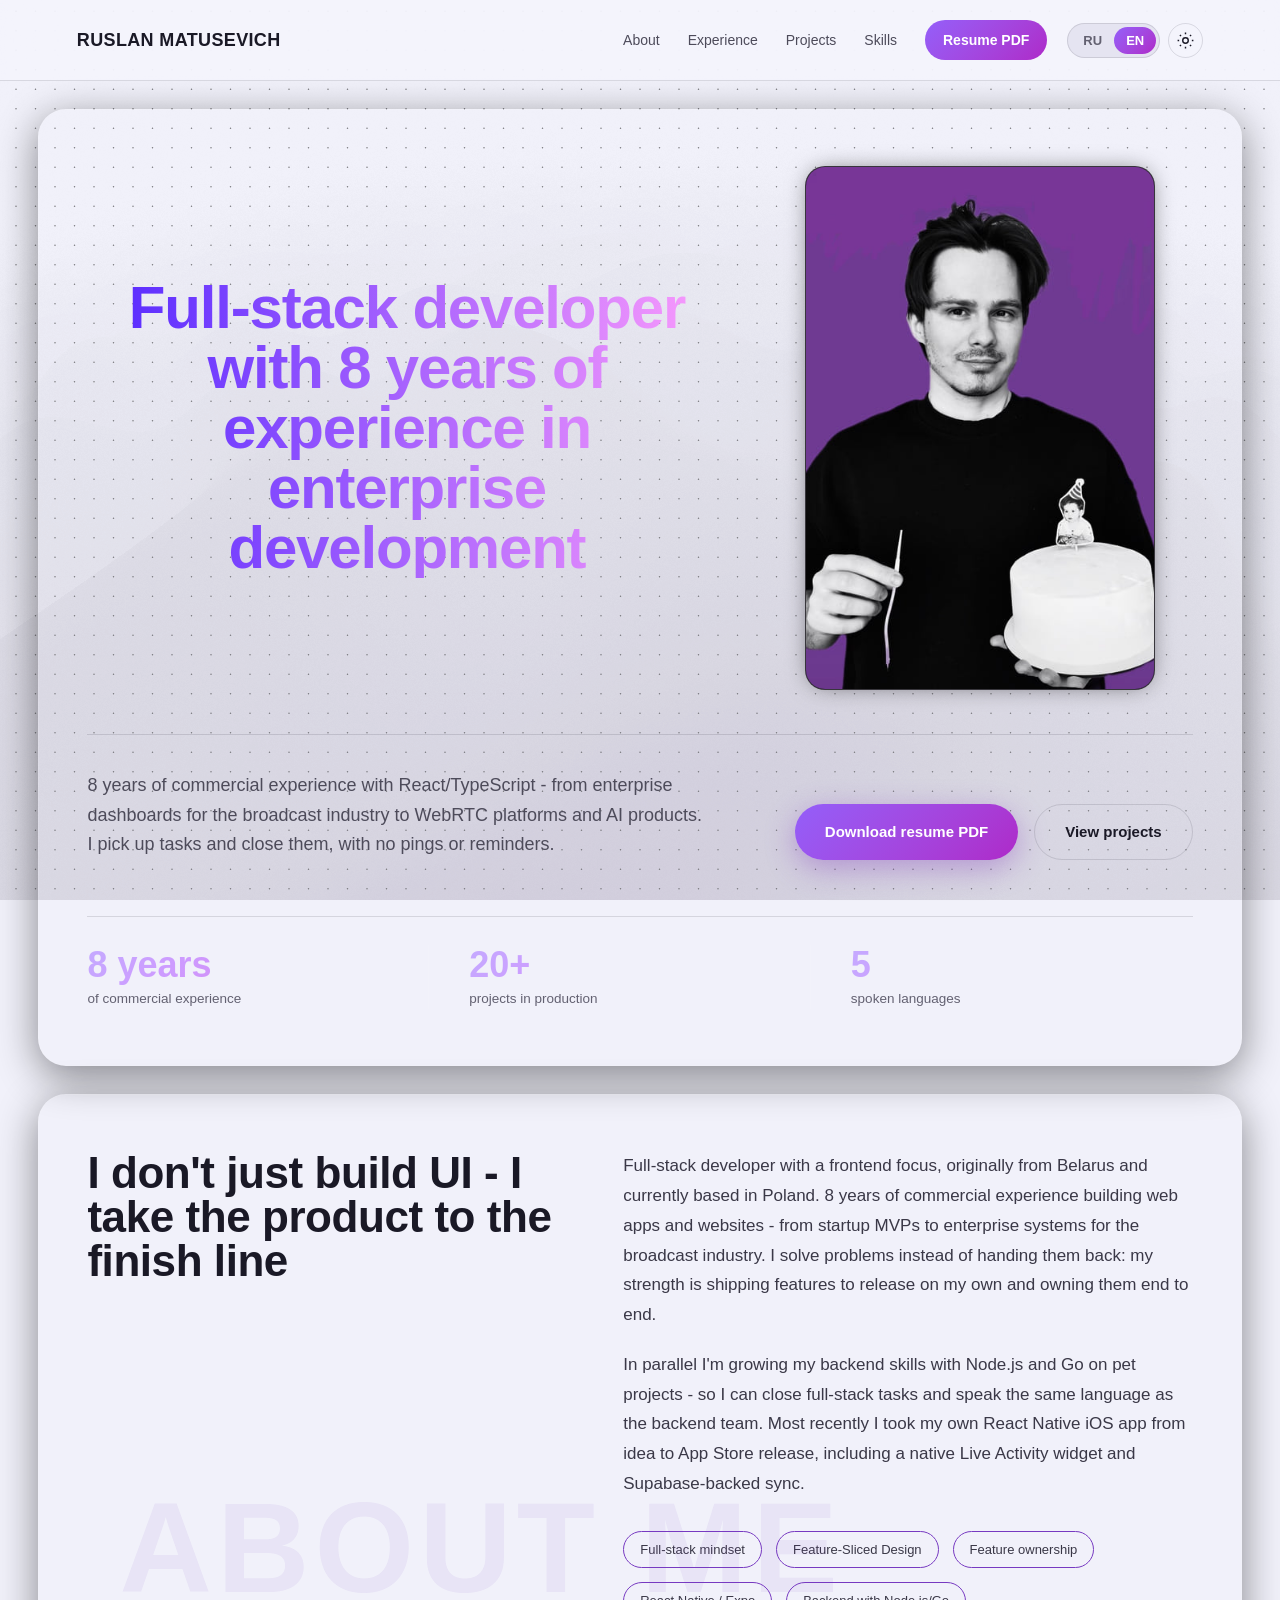
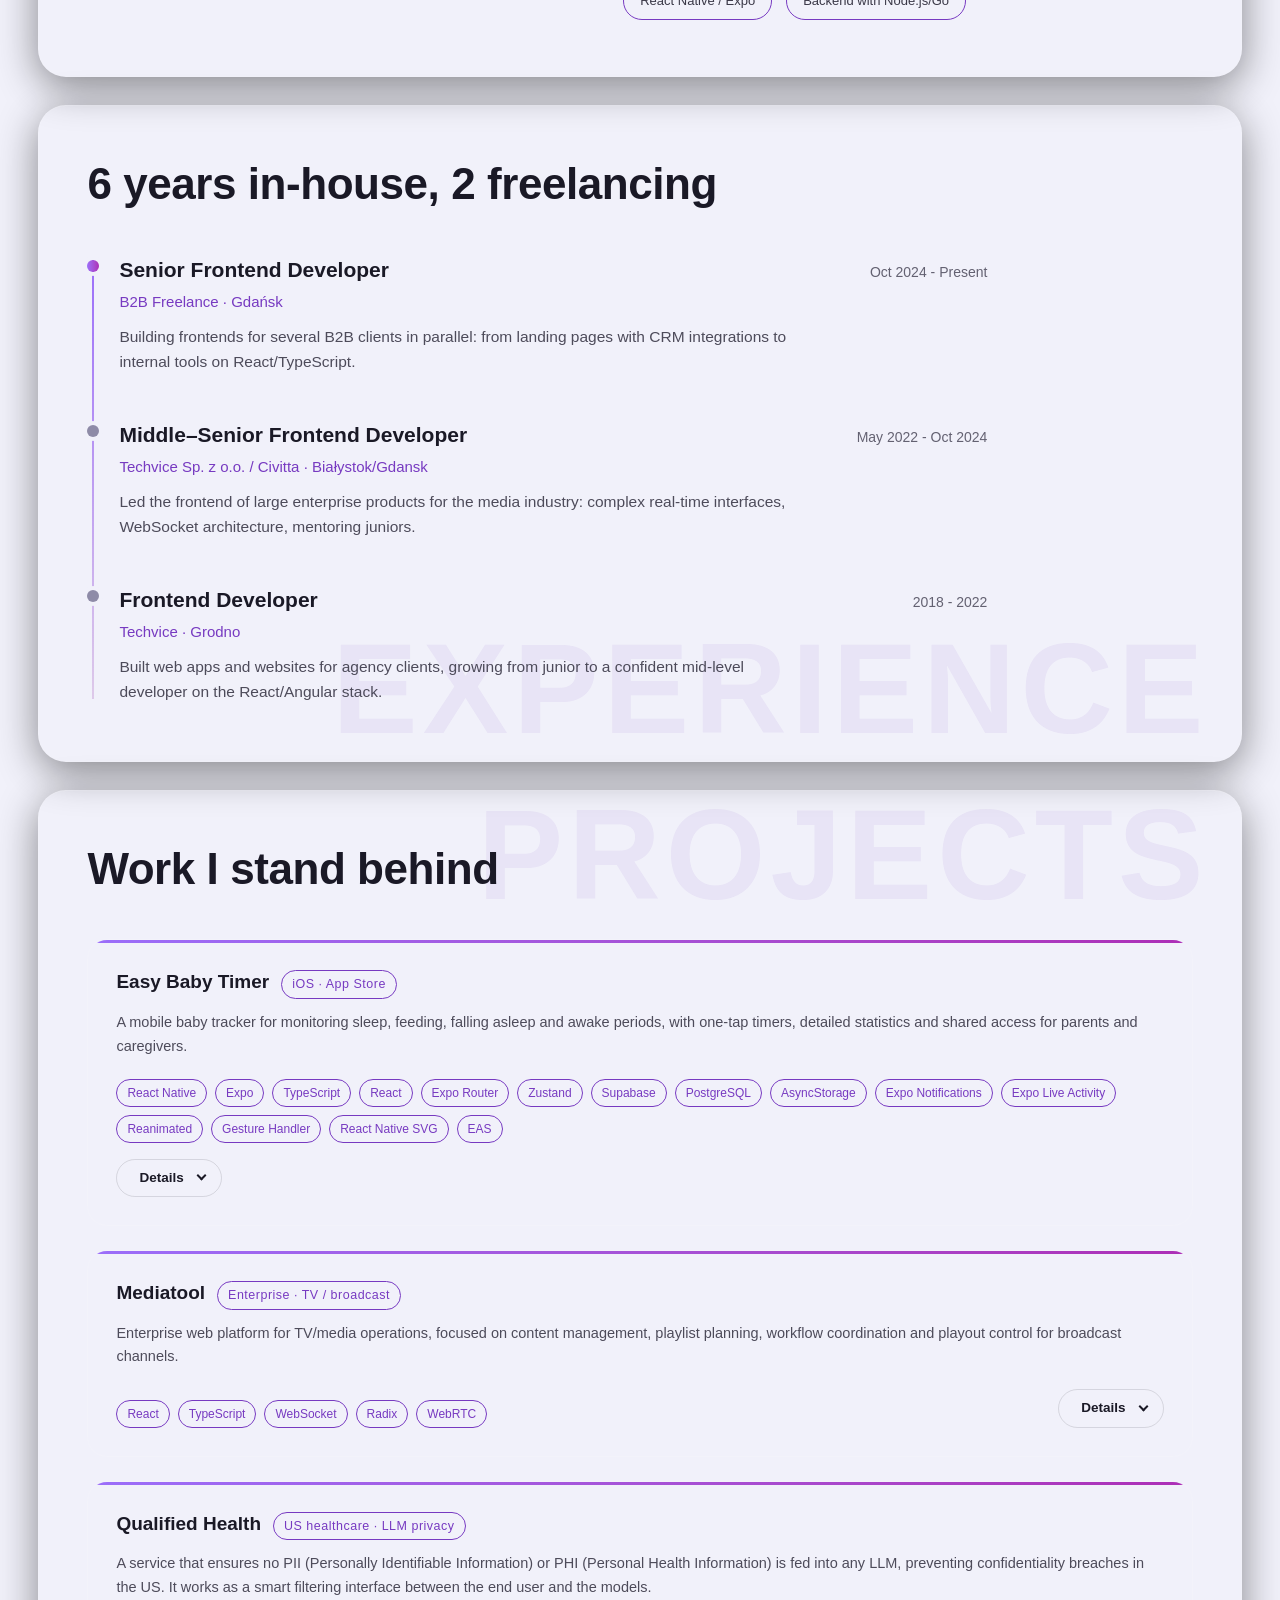
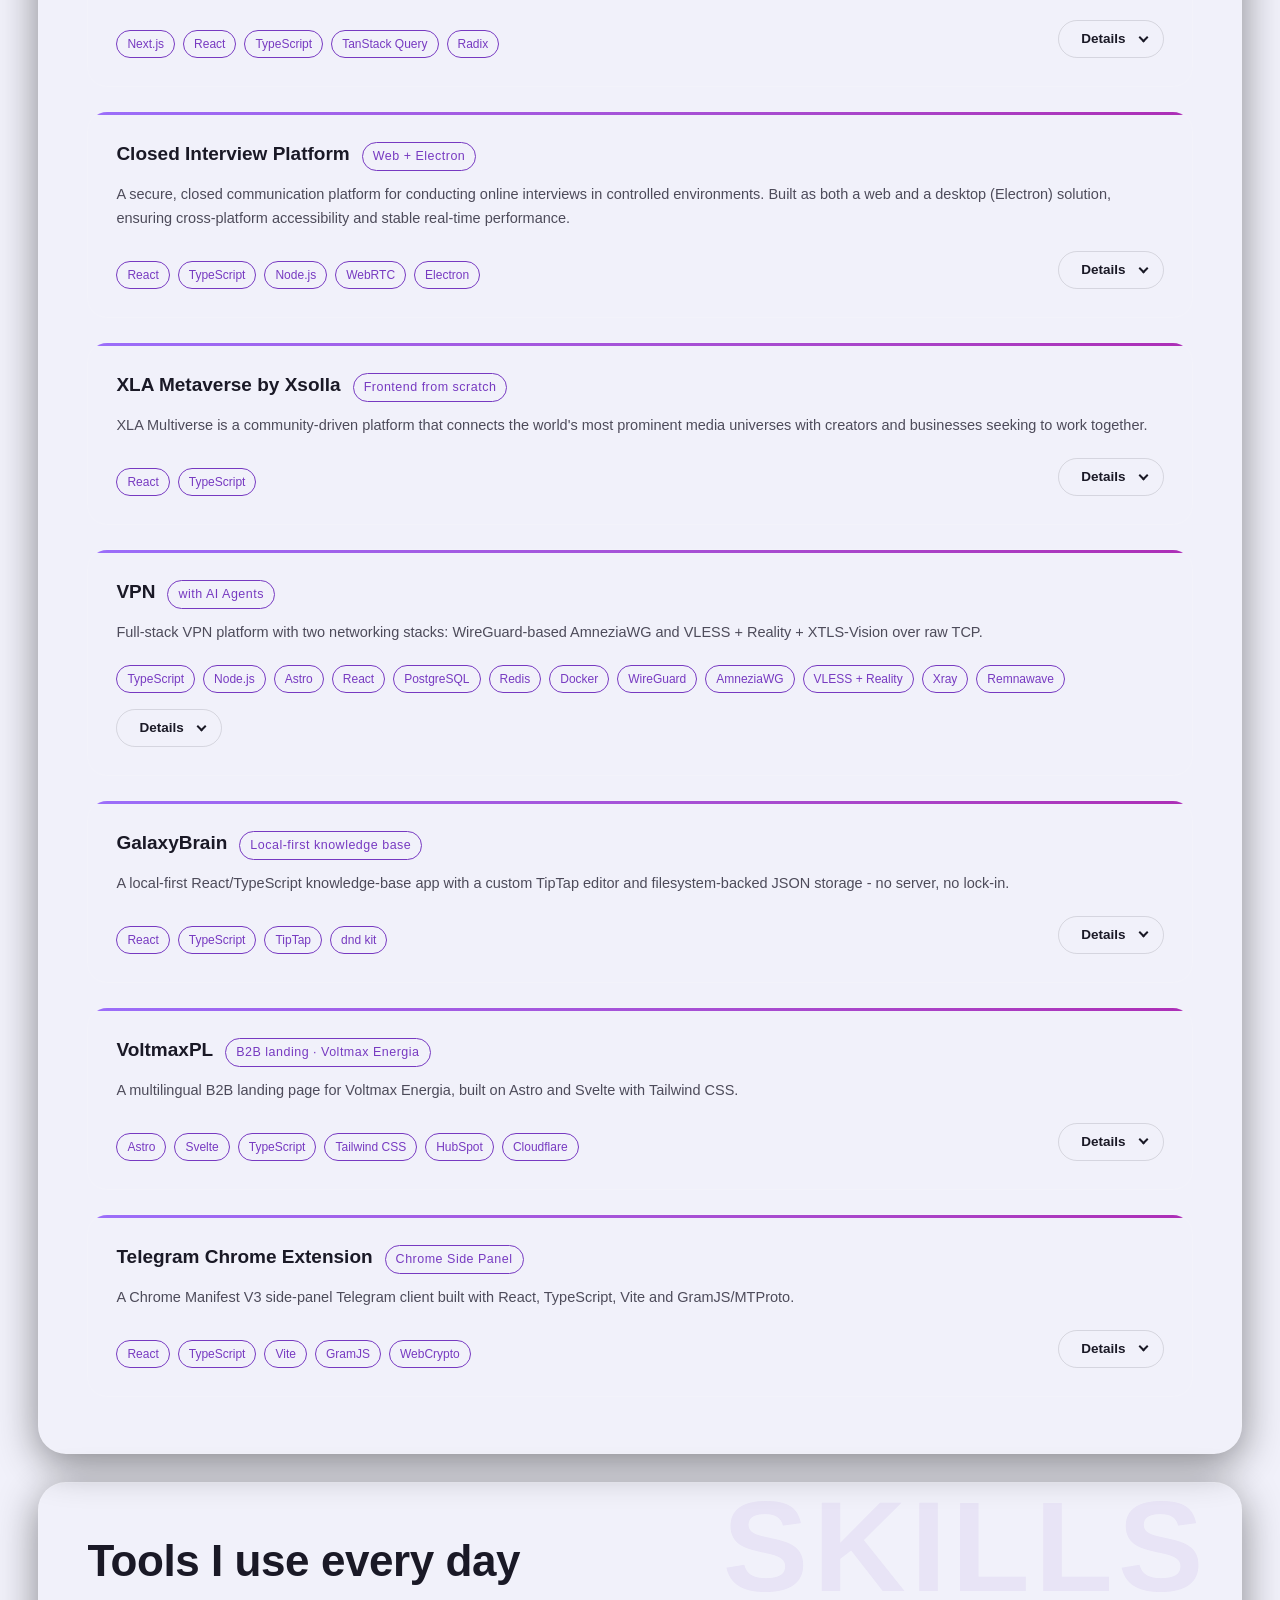
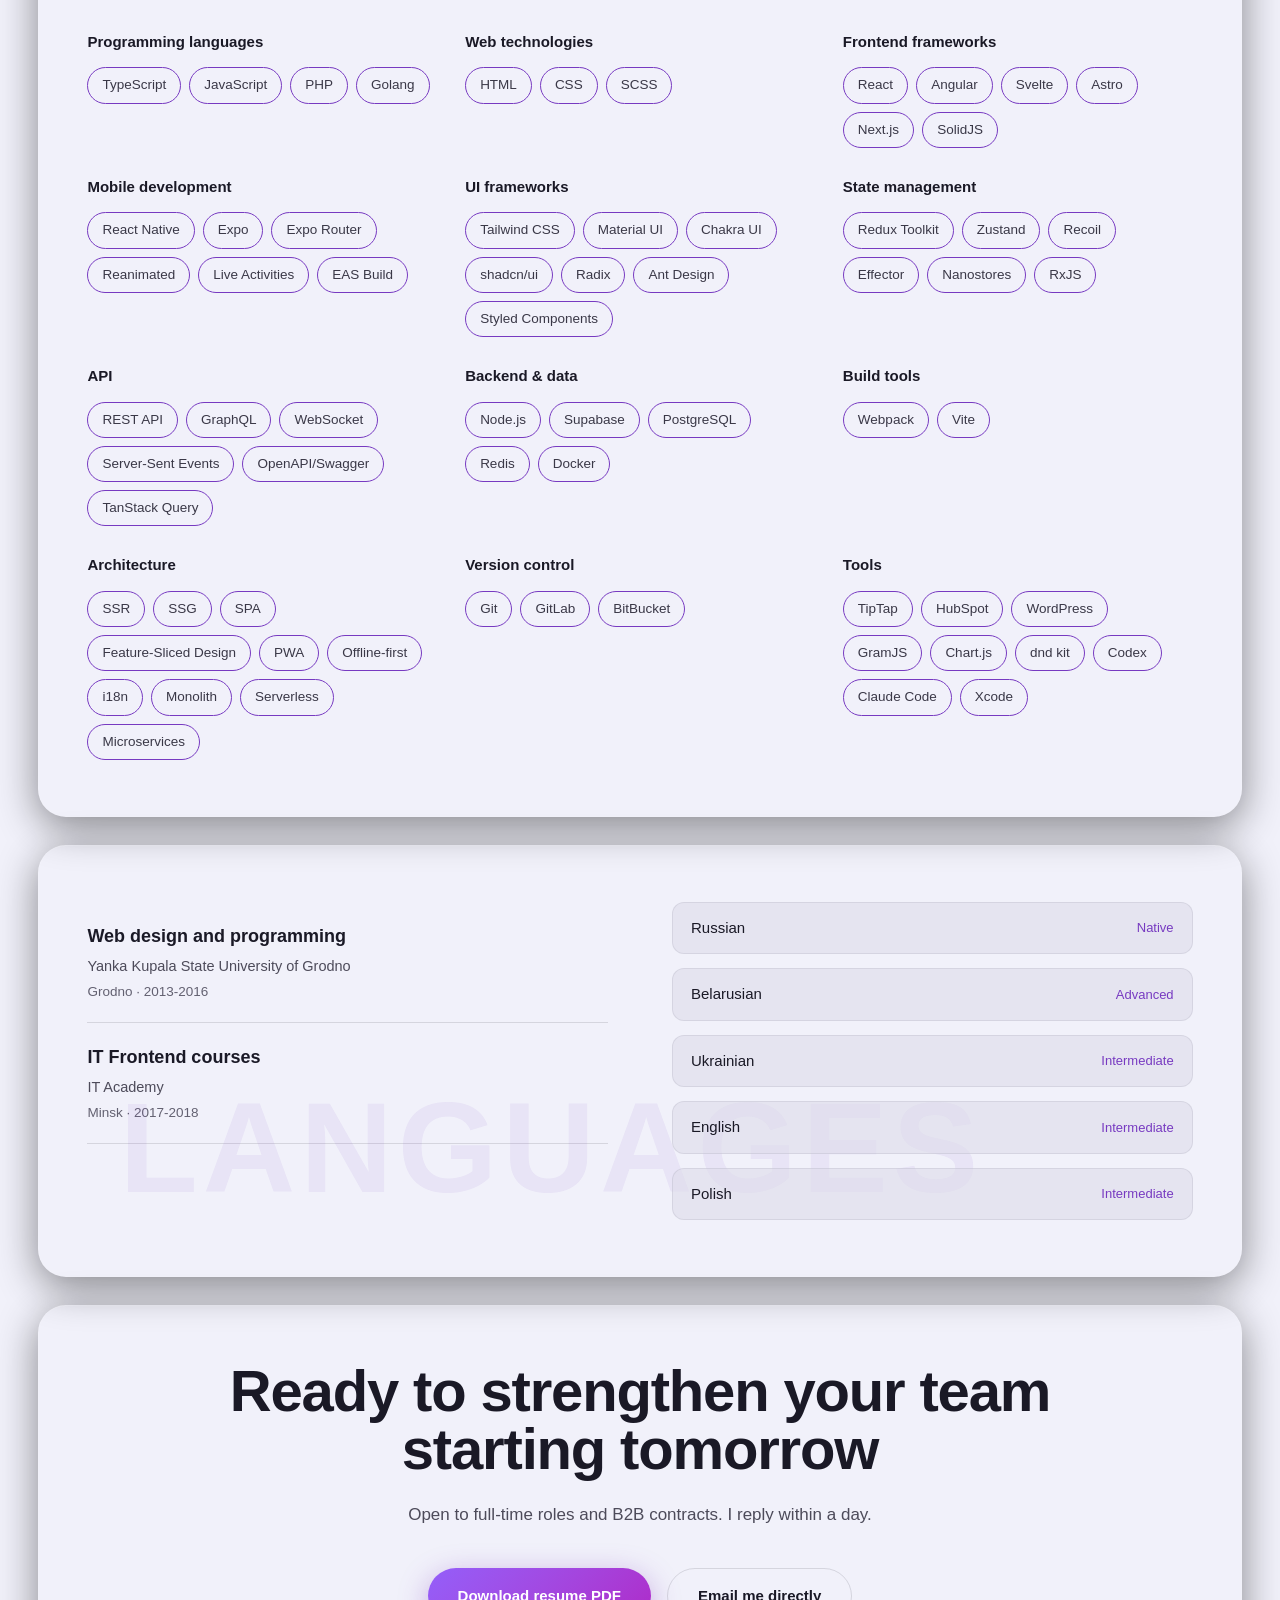
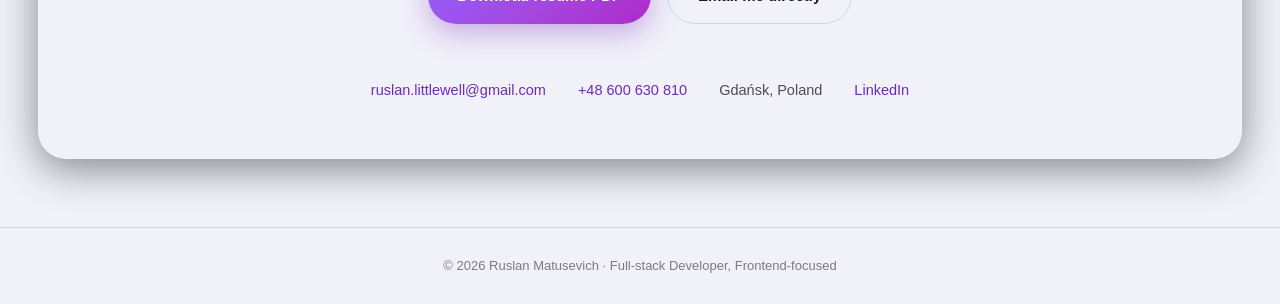
==== commit e26d3823: "Update info and heared" ====
--- a/index.html
+++ b/index.html
@@ -10,4 +10,4 @@
           theme === 'light' ? '#f5f2f8' : '#17151f',
         );
       })();
-    </script><meta property="og:type" content="website"><meta property="og:title" content="Ruslan Matusevich - Full-stack Developer, Frontend-focused"><meta property="og:description" content="Full-stack developer with a frontend focus and 8 years of experience in React/TypeScript: enterprise dashboards, WebRTC platforms, AI products and a shipped React Native iOS app. Gdańsk, Poland."><meta property="og:url" content="https://ruslanlittlewell.github.io/"><meta property="og:locale" content="en_US"><meta name="twitter:card" content="summary_large_image"><link rel="stylesheet" href="/assets/ResumePage.CJEcJhNN.css"></head><body><div class="page relative min-h-screen"><div class="page-bg pointer-events-none fixed inset-0 z-0" aria-hidden="true"><style>astro-island,astro-slot,astro-static-slot{display:contents}</style><script>(()=>{var l=(n,t)=>{let i=async()=>{await(await n())()},e=typeof t.value=="object"?t.value:void 0,s={timeout:e==null?void 0:e.timeout};"requestIdleCallback"in window?window.requestIdleCallback(i,s):setTimeout(i,s.timeout||200)};(self.Astro||(self.Astro={})).idle=l;window.dispatchEvent(new Event("astro:idle"));})();</script><script>(()=>{var g=Object.defineProperty;var w=(a,s,c)=>s in a?g(a,s,{enumerable:!0,configurable:!0,writable:!0,value:c}):a[s]=c;var l=(a,s,c)=>w(a,typeof s!="symbol"?s+"":s,c);var E=new Set(["__proto__","constructor","prototype"]);{let a={0:t=>y(t),1:t=>c(t),2:t=>new RegExp(t),3:t=>new Date(t),4:t=>new Map(c(t)),5:t=>new Set(c(t)),6:t=>BigInt(t),7:t=>new URL(t),8:t=>new Uint8Array(t),9:t=>new Uint16Array(t),10:t=>new Uint32Array(t),11:t=>Number.POSITIVE_INFINITY*t},s=t=>{let[p,e]=t;return p in a?a[p](e):void 0},c=t=>t.map(s),y=t=>typeof t!="object"||t===null?t:Object.fromEntries(Object.entries(t).map(([p,e])=>[p,s(e)]));class f extends HTMLElement{constructor(){super(...arguments);l(this,"Component");l(this,"hydrator");l(this,"hydrate",async()=>{var b;if(!this.hydrator||!this.isConnected)return;let e=(b=this.parentElement)==null?void 0:b.closest("astro-island[ssr]");if(e){e.addEventListener("astro:hydrate",this.hydrate,{once:!0});return}let r=this.querySelectorAll("astro-slot"),n={},d=this.querySelectorAll("template[data-astro-template]");for(let o of d){let i=o.closest(this.tagName);i!=null&&i.isSameNode(this)&&(n[o.getAttribute("data-astro-template")||"default"]=o.innerHTML,o.remove())}for(let o of r){let i=o.closest(this.tagName);i!=null&&i.isSameNode(this)&&(n[o.getAttribute("name")||"default"]=o.innerHTML)}let u;try{u=this.hasAttribute("props")?y(JSON.parse(this.getAttribute("props"))):{}}catch(o){let i=this.getAttribute("component-url")||"<unknown>",v=this.getAttribute("component-export");throw v&&(i+=` (export ${v})`),console.error(`[hydrate] Error parsing props for component ${i}`,this.getAttribute("props"),o),o}let h;await this.hydrator(this)(this.Component,u,n,{client:this.getAttribute("client")}),this.removeAttribute("ssr"),this.dispatchEvent(new CustomEvent("astro:hydrate"))});l(this,"unmount",()=>{this.isConnected||this.dispatchEvent(new CustomEvent("astro:unmount"))})}disconnectedCallback(){document.removeEventListener("astro:after-swap",this.unmount),document.addEventListener("astro:after-swap",this.unmount,{once:!0})}connectedCallback(){if(!this.hasAttribute("await-children")||document.readyState==="interactive"||document.readyState==="complete")this.childrenConnectedCallback();else{let e=()=>{document.removeEventListener("DOMContentLoaded",e),r.disconnect(),this.childrenConnectedCallback()},r=new MutationObserver(()=>{var n;((n=this.lastChild)==null?void 0:n.nodeType)===Node.COMMENT_NODE&&this.lastChild.nodeValue==="astro:end"&&(this.lastChild.remove(),e())});r.observe(this,{childList:!0}),document.addEventListener("DOMContentLoaded",e)}}async childrenConnectedCallback(){let e=this.getAttribute("before-hydration-url");e&&await import(e),this.start()}getRetryImportUrl(e){let r=new URL(e,document.baseURI);return r.searchParams.set("astro-retry",Date.now().toString()),r.toString()}async importWithRetry(e){try{return await import(e)}catch(r){return await new Promise(n=>setTimeout(n,1e3)),import(this.getRetryImportUrl(e))}}handleHydrationError(e){let r=this.getAttribute("component-url"),n=new CustomEvent("astro:hydration-error",{cancelable:!0,bubbles:!0,composed:!0,detail:{error:e,componentUrl:r}});this.dispatchEvent(n)&&console.error(`[astro-island] Error hydrating ${r}`,e)}async start(){let e=JSON.parse(this.getAttribute("opts")),r=this.getAttribute("client");if(Astro[r]===void 0){window.addEventListener(`astro:${r}`,()=>this.start(),{once:!0});return}try{await Astro[r](async()=>{let n=this.getAttribute("renderer-url");try{let[d,{default:u}]=await Promise.all([this.importWithRetry(this.getAttribute("component-url")),n?this.importWithRetry(n):Promise.resolve({default:()=>()=>{}})]),h=this.getAttribute("component-export")||"default";if(h.includes(".")){this.Component=d;for(let m of h.split(".")){if(E.has(m)||!this.Component||typeof this.Component!="object"&&typeof this.Component!="function"||!Object.hasOwn(this.Component,m))throw new Error(`Invalid component export path: ${h}`);this.Component=this.Component[m]}}else{if(E.has(h))throw new Error(`Invalid component export path: ${h}`);this.Component=d[h]}return this.hydrator=u,this.hydrate}catch(d){return this.handleHydrationError(d),()=>{}}},e,this)}catch(n){this.handleHydrationError(n)}}attributeChangedCallback(){this.hydrate()}}l(f,"observedAttributes",["props"]),customElements.get("astro-island")||customElements.define("astro-island",f)}})();</script><astro-island uid="br004" prefix="r11" component-url="/assets/GradientWaves.D246GPUD.js" component-export="default" renderer-url="/assets/client.D1mXJsPv.js" props="{&quot;horizonColor&quot;:[0,&quot;#17151F&quot;],&quot;waveColor&quot;:[0,&quot;#7C3AED&quot;],&quot;crestColor&quot;:[0,&quot;#D8B4FE&quot;],&quot;speed&quot;:[0,0.25],&quot;amplitude&quot;:[0,2.5],&quot;waveScale&quot;:[0,0.6],&quot;waveRatio&quot;:[0,0.9],&quot;swell&quot;:[0,35],&quot;turbulence&quot;:[0,20],&quot;tilt&quot;:[0,1.11],&quot;zoom&quot;:[0,1],&quot;height&quot;:[0,5.5],&quot;fogDepth&quot;:[0,15],&quot;detail&quot;:[0,&quot;medium&quot;],&quot;brightness&quot;:[0,0.65],&quot;opacity&quot;:[0,0.65],&quot;mouseInteraction&quot;:[0,true],&quot;parallaxStrength&quot;:[0,0.35],&quot;grain&quot;:[0,true],&quot;grainIntensity&quot;:[0,0.025]}" ssr client="idle" opts="{&quot;name&quot;:&quot;GradientWaves&quot;,&quot;value&quot;:true}" await-children><div class="relative h-full w-full overflow-hidden"></div><!--astro:end--></astro-island><astro-island uid="1wc2Fz" prefix="r10" component-url="/assets/DotField.M4uJu4if.js" component-export="default" renderer-url="/assets/client.D1mXJsPv.js" props="{&quot;dotRadius&quot;:[0,1.5],&quot;dotSpacing&quot;:[0,18],&quot;cursorRadius&quot;:[0,360],&quot;bulgeStrength&quot;:[0,48],&quot;bulgeOnly&quot;:[0,true],&quot;sparkle&quot;:[0,false],&quot;waveAmplitude&quot;:[0,0],&quot;gradientFrom&quot;:[0,&quot;rgba(168, 85, 247, 0.32)&quot;],&quot;gradientTo&quot;:[0,&quot;rgba(214, 186, 255, 0.18)&quot;],&quot;lightGradientFrom&quot;:[0,&quot;rgb(0, 0, 0)&quot;],&quot;lightGradientTo&quot;:[0,&quot;rgb(0, 0, 0)&quot;]}" ssr client="idle" opts="{&quot;name&quot;:&quot;DotField&quot;,&quot;value&quot;:true}" await-children><div class="dot-field-container"><canvas class="absolute inset-0 h-full w-full"></canvas></div><!--astro:end--></astro-island></div><script>(()=>{var e=async t=>{await(await t())()};(self.Astro||(self.Astro={})).load=e;window.dispatchEvent(new Event("astro:load"));})();</script><astro-island uid="nqcCm" prefix="r12" component-url="/assets/Header.BX3Fu6_E.js" component-export="default" renderer-url="/assets/client.D1mXJsPv.js" props="{&quot;locale&quot;:[0,&quot;en&quot;],&quot;nav&quot;:[0,{&quot;about&quot;:[0,&quot;About&quot;],&quot;experience&quot;:[0,&quot;Experience&quot;],&quot;projects&quot;:[0,&quot;Projects&quot;],&quot;skills&quot;:[0,&quot;Skills&quot;],&quot;resume&quot;:[0,&quot;Resume PDF&quot;],&quot;menu&quot;:[0,&quot;Open menu&quot;]}],&quot;brand&quot;:[0,&quot;RUSLAN MATUSEVICH&quot;]}" ssr client="load" opts="{&quot;name&quot;:&quot;Header&quot;,&quot;value&quot;:true}" await-children><header class="site-header sticky top-0 z-50 flex items-center justify-between gap-5 border-b border-white/8 bg-[oklch(0.15_0.02_290/0.75)] px-4 py-4 backdrop-blur-xl sm:px-6 lg:px-[6vw] lg:py-5"><a class="font-display text-[18px] font-bold tracking-[0.02em] whitespace-nowrap" href="/">RUSLAN MATUSEVICH</a><div class="flex items-center gap-4 lg:gap-5"><nav class="site-nav hidden absolute inset-x-0 top-full flex-col items-stretch gap-1 border-b border-white/10 bg-[oklch(0.15_0.02_290/0.97)] px-4 pt-4 pb-5 backdrop-blur-xl nav:static nav:flex nav:flex-row nav:items-center nav:gap-7 nav:border-0 nav:bg-transparent nav:p-0 nav:backdrop-blur-none" aria-label="RUSLAN MATUSEVICH"><a class="border-b border-white/8 px-1 py-3 text-base text-dim transition hover:text-fg nav:border-0 nav:p-0 nav:text-sm" href="#about">About</a><a class="border-b border-white/8 px-1 py-3 text-base text-dim transition hover:text-fg nav:border-0 nav:p-0 nav:text-sm" href="#experience">Experience</a><a class="border-b border-white/8 px-1 py-3 text-base text-dim transition hover:text-fg nav:border-0 nav:p-0 nav:text-sm" href="#projects">Projects</a><a class="border-b border-white/8 px-1 py-3 text-base text-dim transition hover:text-fg nav:border-0 nav:p-0 nav:text-sm" href="#skills">Skills</a><a class="grad-brand mt-3 cursor-pointer rounded-full px-[18px] py-3.5 text-[15px] font-semibold text-white transition hover:brightness-110 nav:mt-0 nav:py-2.5 nav:text-sm" href="/Ruslan_Matusevich_CV_2026.pdf" download="Ruslan_Matusevich_CV_2026.pdf">Resume PDF</a></nav><div class="flex items-center gap-2"><div class="inline-flex items-center rounded-full border border-white/10 bg-white/5 p-[3px]" role="group" aria-label="Language"><a class="rounded-full px-3 py-[7px] text-[13px] leading-none font-semibold transition text-dimmer hover:text-fg" href="/ru/" hrefLang="ru">RU</a><a class="rounded-full px-3 py-[7px] text-[13px] leading-none font-semibold transition grad-brand text-white" href="/" hrefLang="en" aria-current="true">EN</a></div><button type="button" class="theme-toggle relative flex h-[35px] w-[35px] shrink-0 cursor-pointer items-center justify-center overflow-hidden rounded-full border border-white/20 transition hover:border-[oklch(0.7_0.15_300)] hover:bg-white/6" aria-label="Switch to light theme" title="Light theme"><svg class="theme-icon theme-icon-sun" width="19" height="19" viewBox="0 0 24 24" fill="none" stroke="currentColor" stroke-width="1.8" aria-hidden="true"><circle cx="12" cy="12" r="3.5"></circle><path d="M12 2v2M12 20v2M4.93 4.93l1.42 1.42M17.65 17.65l1.42 1.42M2 12h2M20 12h2M4.93 19.07l1.42-1.42M17.65 6.35l1.42-1.42"></path></svg><svg class="theme-icon theme-icon-moon" width="19" height="19" viewBox="0 0 24 24" fill="none" stroke="currentColor" stroke-width="1.8" aria-hidden="true"><path d="M20.2 15.7A8.5 8.5 0 0 1 8.3 3.8 8.5 8.5 0 1 0 20.2 15.7Z"></path></svg></button></div><button type="button" class="flex h-[42px] w-[42px] cursor-pointer flex-col items-center justify-center gap-[5px] rounded-xl border border-white/20 nav:hidden" aria-expanded="false" aria-label="Open menu"><span class="block h-0.5 w-[18px] rounded-full bg-fg transition-transform "></span><span class="block h-0.5 w-[18px] rounded-full bg-fg transition-opacity "></span><span class="block h-0.5 w-[18px] rounded-full bg-fg transition-transform "></span></button></div></header><!--astro:end--></astro-island><main class="relative z-10 px-3 pt-7 pb-10 sm:px-5 lg:px-[3vw]"><section class="magic-bento-section glass relative z-10 mx-auto mb-7 w-full max-w-[1400px] overflow-hidden rounded-[28px] px-5 py-9 sm:px-8 sm:py-12 lg:px-12 lg:py-14"><div class="mb-11 grid gap-10 lg:grid-cols-[minmax(0,3fr)_minmax(0,2fr)] lg:items-center"><h1 class="text-center font-display text-[clamp(34px,5vw,60px)] leading-[0.98] font-bold tracking-[-0.02em]">Full-stack developer with 8 years of experience<!-- --> <span>in enterprise development</span></h1><div class="profile-card-wrapper relative w-full max-w-[350px] justify-self-center" data-profile-card="true"><div class="profile-card-behind" aria-hidden="true"></div><div class="profile-card-shell"><div class="profile-card-surface"><div class="profile-card-shine" aria-hidden="true"></div><div class="profile-card-glare" aria-hidden="true"></div><img src="/profile.jpg" alt="Ruslan Matusevich - profile photo" width="400" height="600" fetchPriority="high" class="profile-card-avatar block h-auto w-full object-cover"/></div></div></div></div><div class="grid gap-7 border-t border-white/10 pt-9 lg:grid-cols-[1.3fr_auto] lg:items-end"><p class="max-w-[620px] text-lg leading-[1.65] text-dim">8 years of commercial experience with React/TypeScript - from enterprise dashboards for the broadcast industry to WebRTC platforms and AI products. I pick up tasks and close them, with no pings or reminders.</p><div class="flex flex-wrap gap-4 max-sm:*:w-full"><a class="inline-flex cursor-pointer items-center justify-center gap-2 rounded-full text-[15px] font-semibold whitespace-nowrap transition grad-brand shadow-cta px-[30px] py-4 text-white hover:-translate-y-px hover:brightness-110" href="/Ruslan_Matusevich_CV_2026.pdf" download="Ruslan_Matusevich_CV_2026.pdf">Download resume PDF</a><a class="inline-flex cursor-pointer items-center justify-center gap-2 rounded-full text-[15px] font-semibold whitespace-nowrap transition border border-white/20 px-[30px] py-4 text-fg hover:border-[oklch(0.7_0.15_300)] hover:bg-white/5" href="#projects">View projects</a></div></div><div class="mt-14 grid grid-cols-2 gap-y-6 border-t border-white/10 pt-7 sm:grid-cols-3 sm:gap-x-10"><div class="sm:border-r sm:border-white/10 sm:pr-10 sm:last:border-r-0"><div class="grad-stat font-display text-4xl font-bold">8 years</div><div class="mt-1 text-[13.5px] text-dimmer">of commercial experience</div></div><div class="sm:border-r sm:border-white/10 sm:pr-10 sm:last:border-r-0"><div class="grad-stat font-display text-4xl font-bold">20+</div><div class="mt-1 text-[13.5px] text-dimmer">projects in production</div></div><div class="sm:border-r sm:border-white/10 sm:pr-10 sm:last:border-r-0"><div class="grad-stat font-display text-4xl font-bold">5</div><div class="mt-1 text-[13.5px] text-dimmer">spoken languages</div></div></div></section><section class="magic-bento-section glass relative z-10 mx-auto mb-7 w-full max-w-[1400px] overflow-hidden rounded-[28px] px-5 py-9 sm:px-8 sm:py-12 lg:px-12 lg:py-14" id="about"><div class="grid gap-8 lg:grid-cols-[0.9fr_1.1fr] lg:items-start lg:gap-[70px]"><div><div class="section-eyebrow pointer-events-none absolute bottom-2 font-bold right-4 z-0 max-w-[95%] overflow-hidden font-display text-[clamp(58px,10vw,150px)] leading-none tracking-[0.04em] whitespace-nowrap uppercase text-accent opacity-[0.07] select-none sm:left-8">ABOUT ME</div><h2 class="font-display text-[clamp(30px,3.5vw,44px)] font-bold tracking-[-0.01em]">I don&#x27;t just build UI - I take the product to the finish line</h2></div><div><p class="text-[17px] leading-[1.75] text-muted ">Full-stack developer with a frontend focus, originally from Belarus and currently based in Poland. 8 years of commercial experience building web apps and websites - from startup MVPs to enterprise systems for the broadcast industry. I solve problems instead of handing them back: my strength is shipping features to release on my own and owning them end to end.</p><p class="text-[17px] leading-[1.75] text-muted mt-5">In parallel I&#x27;m growing my backend skills with Node.js and Go on pet projects - so I can close full-stack tasks and speak the same language as the backend team. Most recently I took my own React Native iOS app from idea to App Store release, including a native Live Activity widget and Supabase-backed sync.</p><div class="mt-8 flex flex-wrap gap-3.5"><span class="glass-chip rounded-full px-4 py-2 text-[13px] text-muted">Full-stack mindset</span><span class="glass-chip rounded-full px-4 py-2 text-[13px] text-muted">Feature-Sliced Design</span><span class="glass-chip rounded-full px-4 py-2 text-[13px] text-muted">Feature ownership</span><span class="glass-chip rounded-full px-4 py-2 text-[13px] text-muted">React Native / Expo</span><span class="glass-chip rounded-full px-4 py-2 text-[13px] text-muted">Backend with Node.js/Go</span></div></div></div></section><section class="magic-bento-section glass relative z-10 mx-auto mb-7 w-full max-w-[1400px] overflow-hidden rounded-[28px] px-5 py-9 sm:px-8 sm:py-12 lg:px-12 lg:py-14" id="experience"><div class="section-eyebrow pointer-events-none absolute bottom-2 font-bold z-0 max-w-[95%] overflow-hidden font-display text-[clamp(58px,10vw,150px)] leading-none tracking-[0.04em] whitespace-nowrap uppercase text-accent opacity-[0.07] select-none sm:left-8 !left-[unset] right-8">EXPERIENCE</div><h2 class="mb-10 font-display text-[clamp(30px,3.5vw,44px)] font-bold tracking-[-0.01em] lg:mb-12">6 years in-house, 2 freelancing</h2><div class="relative max-w-[900px] pl-8"><span class="timeline-line absolute top-1.5 bottom-1.5 left-[5px] w-0.5" aria-hidden="true"></span><article class="relative "><span class="absolute top-1.5 -left-8 h-3 w-3 rounded-full ring-4 ring-bg grad-line" aria-hidden="true"></span><div class="mb-1.5 flex flex-wrap items-baseline justify-between gap-2"><h3 class="font-display text-[21px] font-semibold">Senior Frontend Developer</h3><span class="text-sm text-dimmer">Oct 2024 - Present</span></div><div class="mb-2.5 text-[15px] text-accent">B2B Freelance<!-- --> · <!-- -->Gdańsk</div><p class="max-w-[680px] text-[15.5px] leading-[1.65] text-dim">Building frontends for several B2B clients in parallel: from landing pages with CRM integrations to internal tools on React/TypeScript.</p></article><article class="relative mt-11"><span class="absolute top-1.5 -left-8 h-3 w-3 rounded-full ring-4 ring-bg timeline-dot" aria-hidden="true"></span><div class="mb-1.5 flex flex-wrap items-baseline justify-between gap-2"><h3 class="font-display text-[21px] font-semibold">Middle–Senior Frontend Developer</h3><span class="text-sm text-dimmer">May 2022 - Oct 2024</span></div><div class="mb-2.5 text-[15px] text-accent">Techvice Sp. z o.o. / Civitta<!-- --> · <!-- -->Białystok/Gdansk</div><p class="max-w-[680px] text-[15.5px] leading-[1.65] text-dim">Led the frontend of large enterprise products for the media industry: complex real-time interfaces, WebSocket architecture, mentoring juniors.</p></article><article class="relative mt-11"><span class="absolute top-1.5 -left-8 h-3 w-3 rounded-full ring-4 ring-bg timeline-dot" aria-hidden="true"></span><div class="mb-1.5 flex flex-wrap items-baseline justify-between gap-2"><h3 class="font-display text-[21px] font-semibold">Frontend Developer</h3><span class="text-sm text-dimmer">2018 - 2022</span></div><div class="mb-2.5 text-[15px] text-accent">Techvice<!-- --> · <!-- -->Grodno</div><p class="max-w-[680px] text-[15.5px] leading-[1.65] text-dim">Built web apps and websites for agency clients, growing from junior to a confident mid-level developer on the React/Angular stack.</p></article></div></section><astro-island uid="3zLLt" prefix="r16" component-url="/assets/Projects.CYMYPYnO.js" component-export="default" renderer-url="/assets/client.D1mXJsPv.js" props="{&quot;content&quot;:[0,{&quot;eyebrow&quot;:[0,&quot;PROJECTS&quot;],&quot;title&quot;:[0,&quot;Work I stand behind&quot;],&quot;moreLabel&quot;:[0,&quot;Details&quot;],&quot;lessLabel&quot;:[0,&quot;Collapse&quot;],&quot;featuresLabel&quot;:[0,&quot;Key features&quot;],&quot;items&quot;:[1,[[0,{&quot;title&quot;:[0,&quot;Easy Baby Timer&quot;],&quot;tagline&quot;:[0,&quot;iOS · App Store&quot;],&quot;summary&quot;:[0,&quot;An iOS app for tracking a baby&#39;s sleep, feeding and awake time with one-tap timers and gentle reminders. Private by design: all data stays on the device, it works fully offline and needs no account.&quot;],&quot;details&quot;:[1,[[0,&quot;Built solo with React Native and Expo, from the first prototype to the App Store release. The interface is fully translated into 5 languages and switchable in-app at any time.&quot;],[0,&quot;The most interesting part was the native layer: a SwiftUI Live Activity widget that shows a running timer in the Dynamic Island and on the Lock Screen, plus optional multi-parent sync on Supabase with row-level security - while the app stays fully usable offline.&quot;]]],&quot;features&quot;:[1,[[0,&quot;One-tap timers for sleep, feeding and awake time&quot;],[0,&quot;Live Activity in the Dynamic Island and on the Lock Screen&quot;],[0,&quot;Smart reminders based on the baby&#39;s own schedule, with feeding auto-stop&quot;],[0,&quot;Day timeline calendar, colour-coded by activity, with pinch-to-zoom from a full day down to the minute&quot;],[0,&quot;Entry editing, milk amount logging and daily stats&quot;],[0,&quot;Floating mini-timer that follows you across the app while a timer runs&quot;],[0,&quot;Shared access to a child between parents via an invite code&quot;],[0,&quot;Offline-first local storage, no account, no ads&quot;]]],&quot;stack&quot;:[1,[[0,&quot;React Native&quot;],[0,&quot;Expo&quot;],[0,&quot;TypeScript&quot;],[0,&quot;Zustand&quot;],[0,&quot;Reanimated&quot;],[0,&quot;Supabase&quot;],[0,&quot;SwiftUI&quot;]]]}],[0,{&quot;title&quot;:[0,&quot;Mediatool&quot;],&quot;tagline&quot;:[0,&quot;Enterprise · TV / broadcast&quot;],&quot;summary&quot;:[0,&quot;Enterprise web platform for TV/media operations, focused on content management, playlist planning, workflow coordination and playout control for broadcast channels.&quot;],&quot;details&quot;:[1,[[0,&quot;Developed and maintained a large-scale React-based media management platform used for planning, organizing, validating and monitoring broadcast content. The system supports complex scheduling workflows, content metadata management, live playlist operations, real-time updates, role-based access and multi-channel configuration.&quot;]]],&quot;features&quot;:[1,[[0,&quot;Content Manager for programs, episodes, promos, commercials, IDs, blocks, metadata, segmentation, music cues and run logs&quot;],[0,&quot;Planner module for building broadcast schedules with macro/micro blocks, drag-and-drop ordering, autofill/fillout tools, commercial assignment, playlist import/export, CSV/XLS downloads and schedule synchronization&quot;],[0,&quot;Workflow module for task management, timelines, labels, members, assignments, live task updates, filtering, searching and task export&quot;],[0,&quot;Playout module for on-air schedules, micro/macro views, dummy events, metadata, event ordering and day-level operations&quot;],[0,&quot;Playlist Checker and alerting tools for damaged files, on-air status, global system alerts and operational issues&quot;],[0,&quot;Live multiviewer with multiple player backends: HTML5/WebRTC, SLDP, MSE and Redge&quot;],[0,&quot;Role-based navigation and permissions for planner, playout, global, admin and supervisor accounts&quot;],[0,&quot;Responsive mobile experience for dashboard, workflow, live preview and event monitoring&quot;],[0,&quot;Global and channel-level settings for AV, FTP, metadata, email, workflow, planner, playout and playlist checker modules&quot;],[0,&quot;Real-time updates over WebSocket for planner and workflow data&quot;],[0,&quot;Authentication, password recovery, user settings, profile management, notifications and two-factor flows&quot;]]],&quot;stack&quot;:[1,[[0,&quot;React&quot;],[0,&quot;TypeScript&quot;],[0,&quot;WebSocket&quot;],[0,&quot;Radix&quot;],[0,&quot;WebRTC&quot;]]]}],[0,{&quot;title&quot;:[0,&quot;Qualified Health&quot;],&quot;tagline&quot;:[0,&quot;US healthcare · LLM privacy&quot;],&quot;summary&quot;:[0,&quot;A service that ensures no PII (Personally Identifiable Information) or PHI (Personal Health Information) is fed into any LLM, preventing confidentiality breaches in the US. It works as a smart filtering interface between the end user and the models.&quot;],&quot;details&quot;:[1,[[0,&quot;I was responsible for developing the web applications for the project. The first is a chat application for client communication. The second is an admin panel for configuring system settings and creating or editing the filters that keep sensitive data like PII and PHI from leaking to third-party services. I also contributed to backend development.&quot;]]],&quot;stack&quot;:[1,[[0,&quot;Next.js&quot;],[0,&quot;React&quot;],[0,&quot;TypeScript&quot;],[0,&quot;TanStack Query&quot;],[0,&quot;Radix&quot;]]]}],[0,{&quot;title&quot;:[0,&quot;Closed Interview Platform&quot;],&quot;tagline&quot;:[0,&quot;Web + Electron&quot;],&quot;summary&quot;:[0,&quot;A secure, closed communication platform for conducting online interviews in controlled environments. Built as both a web and a desktop (Electron) solution, ensuring cross-platform accessibility and stable real-time performance.&quot;],&quot;details&quot;:[1,[[0,&quot;I developed the system using React + TypeScript on the frontend and Node.js on the backend, with a real-time architecture based on WebRTC. The platform supports reconnectable peer sessions and multi-peer connections, allowing stable communication even under unstable network conditions.&quot;],[0,&quot;The project required handling complex real-time state synchronization, peer lifecycle management and cross-platform packaging for Electron, with a strong focus on reliability and low-latency communication.&quot;]]],&quot;features&quot;:[1,[[0,&quot;Creation and management of private interview rooms&quot;],[0,&quot;Real-time video/audio communication over WebRTC&quot;],[0,&quot;Automatic peer reconnection and multi-peer session handling&quot;],[0,&quot;Internal real-time chat&quot;],[0,&quot;Secure file sharing between participants&quot;],[0,&quot;Simulation of system errors for testing and scenario control&quot;],[0,&quot;Donation simulation mechanics within sessions&quot;]]],&quot;stack&quot;:[1,[[0,&quot;React&quot;],[0,&quot;TypeScript&quot;],[0,&quot;Node.js&quot;],[0,&quot;WebRTC&quot;],[0,&quot;Electron&quot;]]]}],[0,{&quot;title&quot;:[0,&quot;XLA Metaverse by Xsolla&quot;],&quot;tagline&quot;:[0,&quot;Frontend from scratch&quot;],&quot;summary&quot;:[0,&quot;XLA Multiverse is a community-driven platform that connects the world&#39;s most prominent media universes with creators and businesses seeking to work together.&quot;],&quot;details&quot;:[1,[[0,&quot;I was responsible for developing the frontend part of the application from scratch. I worked with the backend team to set up a fast and reliable system based on autogenerated content, with a dynamic form builder that lets users conveniently compose content for their metaverses.&quot;],[0,&quot;We also collaborated with another international team building an additional part of the system, to deliver a high-quality product for the client.&quot;]]],&quot;stack&quot;:[1,[[0,&quot;React&quot;],[0,&quot;TypeScript&quot;]]]}],[0,{&quot;title&quot;:[0,&quot;VPN&quot;],&quot;tagline&quot;:[0,&quot;with AI Agents&quot;],&quot;summary&quot;:[0,&quot;Full-stack VPN platform with two networking stacks: WireGuard-based AmneziaWG and VLESS + Reality + XTLS-Vision over raw TCP.&quot;],&quot;details&quot;:[1,[[0,&quot;Built an Astro/React website, a Telegram bot, an admin dashboard, billing webhooks, automated VPN config provisioning, traffic accounting, subscription lifecycle management and Docker-based deployment infrastructure.&quot;],[0,&quot;Implemented AmneziaWG tunnels with WireGuard encryption and UDP obfuscation, plus a DPI-resistant VLESS + Reality + XTLS-Vision stack without WebSocket/gRPC. VLESS provisioning runs through the Remnawave REST API and Xray nodes, covering user creation, suspension and removal, persistent subscription links, and access synchronization with billing.&quot;]]],&quot;stack&quot;:[1,[[0,&quot;TypeScript&quot;],[0,&quot;Node.js&quot;],[0,&quot;Astro&quot;],[0,&quot;React&quot;],[0,&quot;PostgreSQL&quot;],[0,&quot;Redis&quot;],[0,&quot;Docker&quot;],[0,&quot;WireGuard&quot;],[0,&quot;AmneziaWG&quot;],[0,&quot;VLESS + Reality&quot;],[0,&quot;Xray&quot;],[0,&quot;Remnawave&quot;]]]}],[0,{&quot;title&quot;:[0,&quot;GalaxyBrain&quot;],&quot;tagline&quot;:[0,&quot;Local-first knowledge base&quot;],&quot;summary&quot;:[0,&quot;A local-first React/TypeScript knowledge-base app with a custom TipTap editor and filesystem-backed JSON storage - no server, no lock-in.&quot;],&quot;details&quot;:[1,[[0,&quot;Implemented multi-pane navigation, drag-and-drop tabs, page links, templates, computed variables, metadata aggregation and image handling.&quot;]]],&quot;stack&quot;:[1,[[0,&quot;React&quot;],[0,&quot;TypeScript&quot;],[0,&quot;TipTap&quot;],[0,&quot;dnd kit&quot;]]]}],[0,{&quot;title&quot;:[0,&quot;VoltmaxPL&quot;],&quot;tagline&quot;:[0,&quot;B2B landing · Voltmax Energia&quot;],&quot;summary&quot;:[0,&quot;A multilingual B2B landing page for Voltmax Energia, built on Astro and Svelte with Tailwind CSS.&quot;],&quot;details&quot;:[1,[[0,&quot;Implemented an interactive energy savings calculator, multi-step lead forms, HubSpot CRM integration over OAuth, file uploads, UTM tracking, SEO setup and deployment to Cloudflare.&quot;]]],&quot;stack&quot;:[1,[[0,&quot;Astro&quot;],[0,&quot;Svelte&quot;],[0,&quot;TypeScript&quot;],[0,&quot;Tailwind CSS&quot;],[0,&quot;HubSpot&quot;],[0,&quot;Cloudflare&quot;]]]}],[0,{&quot;title&quot;:[0,&quot;Telegram Chrome Extension&quot;],&quot;tagline&quot;:[0,&quot;Chrome Side Panel&quot;],&quot;summary&quot;:[0,&quot;A Chrome Manifest V3 side-panel Telegram client built with React, TypeScript, Vite and GramJS/MTProto.&quot;],&quot;details&quot;:[1,[[0,&quot;Implemented QR/phone/2FA authentication, encrypted session storage with WebCrypto, live dialog updates, chat history pagination, rich media rendering, notifications, and message/file sending, editing and deletion.&quot;]]],&quot;stack&quot;:[1,[[0,&quot;React&quot;],[0,&quot;TypeScript&quot;],[0,&quot;Vite&quot;],[0,&quot;GramJS&quot;],[0,&quot;WebCrypto&quot;]]]}]]]}]}" ssr client="load" opts="{&quot;name&quot;:&quot;Projects&quot;,&quot;value&quot;:true}" await-children><section class="magic-bento-section glass relative z-10 mx-auto mb-7 w-full max-w-[1400px] overflow-hidden rounded-[28px] px-5 py-9 sm:px-8 sm:py-12 lg:px-12 lg:py-14" id="projects"><div class="section-eyebrow pointer-events-none absolute bottom-2 font-bold z-0 max-w-[95%] overflow-hidden font-display text-[clamp(58px,10vw,150px)] leading-none tracking-[0.04em] whitespace-nowrap uppercase text-accent opacity-[0.07] select-none sm:left-8 !left-[unset] right-8 top-0">PROJECTS</div><h2 class="mb-10 font-display text-[clamp(30px,3.5vw,44px)] font-bold tracking-[-0.01em] lg:mb-12">Work I stand behind</h2><div data-orientation="vertical" data-slot="accordion" class="grid items-start gap-6"><article data-orientation="vertical" data-hidden="" data-index="-1" data-closed="" data-slot="accordion-item" class="min-w-0 glass-soft relative flex flex-col overflow-hidden rounded-[20px] p-7 transition-colors hover:border-[oklch(0.6_0.15_300/0.5)] hover:bg-white/8"><span class="grad-line absolute inset-x-0 top-0 h-[3px]" aria-hidden="true"></span><header class="mb-3 flex flex-wrap items-baseline gap-x-3 gap-y-1.5"><h3 class="font-display text-[19px] font-semibold">Easy Baby Timer</h3><span class="glass-chip rounded-full border-[oklch(0.6_0.15_300/0.35)] px-2.5 py-1 text-[12.5px] tracking-[0.04em] text-accent">iOS · App Store</span></header><p class="text-[14.5px] leading-[1.65] text-dim">An iOS app for tracking a baby&#x27;s sleep, feeding and awake time with one-tap timers and gentle reminders. Private by design: all data stays on the device, it works fully offline and needs no account.</p><div data-orientation="vertical" data-hidden="" data-index="-1" data-closed="" hidden="" id="base-ui-_r16R_7H1_" aria-labelledby="base-ui-_r16R_7H2_" role="region" style="--accordion-panel-height:auto;--accordion-panel-width:auto" data-slot="accordion-content" class="accordion-panel"><div class="accordion-panel-content project-details mt-4.5 border-t border-white/8 pt-4.5"><p class="text-[14.5px] leading-[1.65] text-dim ">Built solo with React Native and Expo, from the first prototype to the App Store release. The interface is fully translated into 5 languages and switchable in-app at any time.</p><p class="text-[14.5px] leading-[1.65] text-dim mt-3.5">The most interesting part was the native layer: a SwiftUI Live Activity widget that shows a running timer in the Dynamic Island and on the Lock Screen, plus optional multi-parent sync on Supabase with row-level security - while the app stays fully usable offline.</p><h4 class="mt-5 mb-3 text-[13px] font-semibold tracking-[0.08em] text-accent uppercase">Key features</h4><ul class="flex flex-col gap-2.5"><li class="relative pl-[18px] text-sm leading-[1.55] text-dim before:absolute before:top-2 before:left-0 before:h-[5px] before:w-[5px] before:rounded-full before:bg-accent before:content-[&#x27;&#x27;]">One-tap timers for sleep, feeding and awake time</li><li class="relative pl-[18px] text-sm leading-[1.55] text-dim before:absolute before:top-2 before:left-0 before:h-[5px] before:w-[5px] before:rounded-full before:bg-accent before:content-[&#x27;&#x27;]">Live Activity in the Dynamic Island and on the Lock Screen</li><li class="relative pl-[18px] text-sm leading-[1.55] text-dim before:absolute before:top-2 before:left-0 before:h-[5px] before:w-[5px] before:rounded-full before:bg-accent before:content-[&#x27;&#x27;]">Smart reminders based on the baby&#x27;s own schedule, with feeding auto-stop</li><li class="relative pl-[18px] text-sm leading-[1.55] text-dim before:absolute before:top-2 before:left-0 before:h-[5px] before:w-[5px] before:rounded-full before:bg-accent before:content-[&#x27;&#x27;]">Day timeline calendar, colour-coded by activity, with pinch-to-zoom from a full day down to the minute</li><li class="relative pl-[18px] text-sm leading-[1.55] text-dim before:absolute before:top-2 before:left-0 before:h-[5px] before:w-[5px] before:rounded-full before:bg-accent before:content-[&#x27;&#x27;]">Entry editing, milk amount logging and daily stats</li><li class="relative pl-[18px] text-sm leading-[1.55] text-dim before:absolute before:top-2 before:left-0 before:h-[5px] before:w-[5px] before:rounded-full before:bg-accent before:content-[&#x27;&#x27;]">Floating mini-timer that follows you across the app while a timer runs</li><li class="relative pl-[18px] text-sm leading-[1.55] text-dim before:absolute before:top-2 before:left-0 before:h-[5px] before:w-[5px] before:rounded-full before:bg-accent before:content-[&#x27;&#x27;]">Shared access to a child between parents via an invite code</li><li class="relative pl-[18px] text-sm leading-[1.55] text-dim before:absolute before:top-2 before:left-0 before:h-[5px] before:w-[5px] before:rounded-full before:bg-accent before:content-[&#x27;&#x27;]">Offline-first local storage, no account, no ads</li></ul></div></div><div class="mt-auto flex flex-wrap items-end justify-between gap-4 pt-5"><div class="flex flex-wrap gap-2"><span class="glass-chip rounded-full px-2.5 py-[5px] text-xs text-accent">React Native</span><span class="glass-chip rounded-full px-2.5 py-[5px] text-xs text-accent">Expo</span><span class="glass-chip rounded-full px-2.5 py-[5px] text-xs text-accent">TypeScript</span><span class="glass-chip rounded-full px-2.5 py-[5px] text-xs text-accent">Zustand</span><span class="glass-chip rounded-full px-2.5 py-[5px] text-xs text-accent">Reanimated</span><span class="glass-chip rounded-full px-2.5 py-[5px] text-xs text-accent">Supabase</span><span class="glass-chip rounded-full px-2.5 py-[5px] text-xs text-accent">SwiftUI</span></div><h3 data-orientation="vertical" data-hidden="" data-index="-1" data-closed="" class="contents"><button type="button" data-value="" data-orientation="vertical" data-hidden="" data-index="-1" tabindex="0" aria-disabled="false" aria-expanded="false" id="base-ui-_r16R_7H2_" data-slot="accordion-trigger" class="project-toggle inline-flex shrink-0 cursor-pointer items-center gap-2 rounded-full border border-white/20 px-4 py-2 text-[13.5px] font-semibold text-fg transition hover:border-[oklch(0.7_0.15_300)] hover:bg-white/6"><span class="toggle-label"><span class="label-more">Details</span><span class="label-less">Collapse</span></span><span class="chevron h-[7px] w-[7px] border-r-2 border-b-2 border-current" aria-hidden="true"></span></button></h3></div></article><article data-orientation="vertical" data-hidden="" data-index="-1" data-closed="" data-slot="accordion-item" class="min-w-0 glass-soft relative flex flex-col overflow-hidden rounded-[20px] p-7 transition-colors hover:border-[oklch(0.6_0.15_300/0.5)] hover:bg-white/8"><span class="grad-line absolute inset-x-0 top-0 h-[3px]" aria-hidden="true"></span><header class="mb-3 flex flex-wrap items-baseline gap-x-3 gap-y-1.5"><h3 class="font-display text-[19px] font-semibold">Mediatool</h3><span class="glass-chip rounded-full border-[oklch(0.6_0.15_300/0.35)] px-2.5 py-1 text-[12.5px] tracking-[0.04em] text-accent">Enterprise · TV / broadcast</span></header><p class="text-[14.5px] leading-[1.65] text-dim">Enterprise web platform for TV/media operations, focused on content management, playlist planning, workflow coordination and playout control for broadcast channels.</p><div data-orientation="vertical" data-hidden="" data-index="-1" data-closed="" hidden="" id="base-ui-_r16R_bH1_" aria-labelledby="base-ui-_r16R_bH2_" role="region" style="--accordion-panel-height:auto;--accordion-panel-width:auto" data-slot="accordion-content" class="accordion-panel"><div class="accordion-panel-content project-details mt-4.5 border-t border-white/8 pt-4.5"><p class="text-[14.5px] leading-[1.65] text-dim ">Developed and maintained a large-scale React-based media management platform used for planning, organizing, validating and monitoring broadcast content. The system supports complex scheduling workflows, content metadata management, live playlist operations, real-time updates, role-based access and multi-channel configuration.</p><h4 class="mt-5 mb-3 text-[13px] font-semibold tracking-[0.08em] text-accent uppercase">Key features</h4><ul class="flex flex-col gap-2.5"><li class="relative pl-[18px] text-sm leading-[1.55] text-dim before:absolute before:top-2 before:left-0 before:h-[5px] before:w-[5px] before:rounded-full before:bg-accent before:content-[&#x27;&#x27;]">Content Manager for programs, episodes, promos, commercials, IDs, blocks, metadata, segmentation, music cues and run logs</li><li class="relative pl-[18px] text-sm leading-[1.55] text-dim before:absolute before:top-2 before:left-0 before:h-[5px] before:w-[5px] before:rounded-full before:bg-accent before:content-[&#x27;&#x27;]">Planner module for building broadcast schedules with macro/micro blocks, drag-and-drop ordering, autofill/fillout tools, commercial assignment, playlist import/export, CSV/XLS downloads and schedule synchronization</li><li class="relative pl-[18px] text-sm leading-[1.55] text-dim before:absolute before:top-2 before:left-0 before:h-[5px] before:w-[5px] before:rounded-full before:bg-accent before:content-[&#x27;&#x27;]">Workflow module for task management, timelines, labels, members, assignments, live task updates, filtering, searching and task export</li><li class="relative pl-[18px] text-sm leading-[1.55] text-dim before:absolute before:top-2 before:left-0 before:h-[5px] before:w-[5px] before:rounded-full before:bg-accent before:content-[&#x27;&#x27;]">Playout module for on-air schedules, micro/macro views, dummy events, metadata, event ordering and day-level operations</li><li class="relative pl-[18px] text-sm leading-[1.55] text-dim before:absolute before:top-2 before:left-0 before:h-[5px] before:w-[5px] before:rounded-full before:bg-accent before:content-[&#x27;&#x27;]">Playlist Checker and alerting tools for damaged files, on-air status, global system alerts and operational issues</li><li class="relative pl-[18px] text-sm leading-[1.55] text-dim before:absolute before:top-2 before:left-0 before:h-[5px] before:w-[5px] before:rounded-full before:bg-accent before:content-[&#x27;&#x27;]">Live multiviewer with multiple player backends: HTML5/WebRTC, SLDP, MSE and Redge</li><li class="relative pl-[18px] text-sm leading-[1.55] text-dim before:absolute before:top-2 before:left-0 before:h-[5px] before:w-[5px] before:rounded-full before:bg-accent before:content-[&#x27;&#x27;]">Role-based navigation and permissions for planner, playout, global, admin and supervisor accounts</li><li class="relative pl-[18px] text-sm leading-[1.55] text-dim before:absolute before:top-2 before:left-0 before:h-[5px] before:w-[5px] before:rounded-full before:bg-accent before:content-[&#x27;&#x27;]">Responsive mobile experience for dashboard, workflow, live preview and event monitoring</li><li class="relative pl-[18px] text-sm leading-[1.55] text-dim before:absolute before:top-2 before:left-0 before:h-[5px] before:w-[5px] before:rounded-full before:bg-accent before:content-[&#x27;&#x27;]">Global and channel-level settings for AV, FTP, metadata, email, workflow, planner, playout and playlist checker modules</li><li class="relative pl-[18px] text-sm leading-[1.55] text-dim before:absolute before:top-2 before:left-0 before:h-[5px] before:w-[5px] before:rounded-full before:bg-accent before:content-[&#x27;&#x27;]">Real-time updates over WebSocket for planner and workflow data</li><li class="relative pl-[18px] text-sm leading-[1.55] text-dim before:absolute before:top-2 before:left-0 before:h-[5px] before:w-[5px] before:rounded-full before:bg-accent before:content-[&#x27;&#x27;]">Authentication, password recovery, user settings, profile management, notifications and two-factor flows</li></ul></div></div><div class="mt-auto flex flex-wrap items-end justify-between gap-4 pt-5"><div class="flex flex-wrap gap-2"><span class="glass-chip rounded-full px-2.5 py-[5px] text-xs text-accent">React</span><span class="glass-chip rounded-full px-2.5 py-[5px] text-xs text-accent">TypeScript</span><span class="glass-chip rounded-full px-2.5 py-[5px] text-xs text-accent">WebSocket</span><span class="glass-chip rounded-full px-2.5 py-[5px] text-xs text-accent">Radix</span><span class="glass-chip rounded-full px-2.5 py-[5px] text-xs text-accent">WebRTC</span></div><h3 data-orientation="vertical" data-hidden="" data-index="-1" data-closed="" class="contents"><button type="button" data-value="" data-orientation="vertical" data-hidden="" data-index="-1" tabindex="0" aria-disabled="false" aria-expanded="false" id="base-ui-_r16R_bH2_" data-slot="accordion-trigger" class="project-toggle inline-flex shrink-0 cursor-pointer items-center gap-2 rounded-full border border-white/20 px-4 py-2 text-[13.5px] font-semibold text-fg transition hover:border-[oklch(0.7_0.15_300)] hover:bg-white/6"><span class="toggle-label"><span class="label-more">Details</span><span class="label-less">Collapse</span></span><span class="chevron h-[7px] w-[7px] border-r-2 border-b-2 border-current" aria-hidden="true"></span></button></h3></div></article><article data-orientation="vertical" data-hidden="" data-index="-1" data-closed="" data-slot="accordion-item" class="min-w-0 glass-soft relative flex flex-col overflow-hidden rounded-[20px] p-7 transition-colors hover:border-[oklch(0.6_0.15_300/0.5)] hover:bg-white/8"><span class="grad-line absolute inset-x-0 top-0 h-[3px]" aria-hidden="true"></span><header class="mb-3 flex flex-wrap items-baseline gap-x-3 gap-y-1.5"><h3 class="font-display text-[19px] font-semibold">Qualified Health</h3><span class="glass-chip rounded-full border-[oklch(0.6_0.15_300/0.35)] px-2.5 py-1 text-[12.5px] tracking-[0.04em] text-accent">US healthcare · LLM privacy</span></header><p class="text-[14.5px] leading-[1.65] text-dim">A service that ensures no PII (Personally Identifiable Information) or PHI (Personal Health Information) is fed into any LLM, preventing confidentiality breaches in the US. It works as a smart filtering interface between the end user and the models.</p><div data-orientation="vertical" data-hidden="" data-index="-1" data-closed="" hidden="" id="base-ui-_r16R_fH1_" aria-labelledby="base-ui-_r16R_fH2_" role="region" style="--accordion-panel-height:auto;--accordion-panel-width:auto" data-slot="accordion-content" class="accordion-panel"><div class="accordion-panel-content project-details mt-4.5 border-t border-white/8 pt-4.5"><p class="text-[14.5px] leading-[1.65] text-dim ">I was responsible for developing the web applications for the project. The first is a chat application for client communication. The second is an admin panel for configuring system settings and creating or editing the filters that keep sensitive data like PII and PHI from leaking to third-party services. I also contributed to backend development.</p></div></div><div class="mt-auto flex flex-wrap items-end justify-between gap-4 pt-5"><div class="flex flex-wrap gap-2"><span class="glass-chip rounded-full px-2.5 py-[5px] text-xs text-accent">Next.js</span><span class="glass-chip rounded-full px-2.5 py-[5px] text-xs text-accent">React</span><span class="glass-chip rounded-full px-2.5 py-[5px] text-xs text-accent">TypeScript</span><span class="glass-chip rounded-full px-2.5 py-[5px] text-xs text-accent">TanStack Query</span><span class="glass-chip rounded-full px-2.5 py-[5px] text-xs text-accent">Radix</span></div><h3 data-orientation="vertical" data-hidden="" data-index="-1" data-closed="" class="contents"><button type="button" data-value="" data-orientation="vertical" data-hidden="" data-index="-1" tabindex="0" aria-disabled="false" aria-expanded="false" id="base-ui-_r16R_fH2_" data-slot="accordion-trigger" class="project-toggle inline-flex shrink-0 cursor-pointer items-center gap-2 rounded-full border border-white/20 px-4 py-2 text-[13.5px] font-semibold text-fg transition hover:border-[oklch(0.7_0.15_300)] hover:bg-white/6"><span class="toggle-label"><span class="label-more">Details</span><span class="label-less">Collapse</span></span><span class="chevron h-[7px] w-[7px] border-r-2 border-b-2 border-current" aria-hidden="true"></span></button></h3></div></article><article data-orientation="vertical" data-hidden="" data-index="-1" data-closed="" data-slot="accordion-item" class="min-w-0 glass-soft relative flex flex-col overflow-hidden rounded-[20px] p-7 transition-colors hover:border-[oklch(0.6_0.15_300/0.5)] hover:bg-white/8"><span class="grad-line absolute inset-x-0 top-0 h-[3px]" aria-hidden="true"></span><header class="mb-3 flex flex-wrap items-baseline gap-x-3 gap-y-1.5"><h3 class="font-display text-[19px] font-semibold">Closed Interview Platform</h3><span class="glass-chip rounded-full border-[oklch(0.6_0.15_300/0.35)] px-2.5 py-1 text-[12.5px] tracking-[0.04em] text-accent">Web + Electron</span></header><p class="text-[14.5px] leading-[1.65] text-dim">A secure, closed communication platform for conducting online interviews in controlled environments. Built as both a web and a desktop (Electron) solution, ensuring cross-platform accessibility and stable real-time performance.</p><div data-orientation="vertical" data-hidden="" data-index="-1" data-closed="" hidden="" id="base-ui-_r16R_jH1_" aria-labelledby="base-ui-_r16R_jH2_" role="region" style="--accordion-panel-height:auto;--accordion-panel-width:auto" data-slot="accordion-content" class="accordion-panel"><div class="accordion-panel-content project-details mt-4.5 border-t border-white/8 pt-4.5"><p class="text-[14.5px] leading-[1.65] text-dim ">I developed the system using React + TypeScript on the frontend and Node.js on the backend, with a real-time architecture based on WebRTC. The platform supports reconnectable peer sessions and multi-peer connections, allowing stable communication even under unstable network conditions.</p><p class="text-[14.5px] leading-[1.65] text-dim mt-3.5">The project required handling complex real-time state synchronization, peer lifecycle management and cross-platform packaging for Electron, with a strong focus on reliability and low-latency communication.</p><h4 class="mt-5 mb-3 text-[13px] font-semibold tracking-[0.08em] text-accent uppercase">Key features</h4><ul class="flex flex-col gap-2.5"><li class="relative pl-[18px] text-sm leading-[1.55] text-dim before:absolute before:top-2 before:left-0 before:h-[5px] before:w-[5px] before:rounded-full before:bg-accent before:content-[&#x27;&#x27;]">Creation and management of private interview rooms</li><li class="relative pl-[18px] text-sm leading-[1.55] text-dim before:absolute before:top-2 before:left-0 before:h-[5px] before:w-[5px] before:rounded-full before:bg-accent before:content-[&#x27;&#x27;]">Real-time video/audio communication over WebRTC</li><li class="relative pl-[18px] text-sm leading-[1.55] text-dim before:absolute before:top-2 before:left-0 before:h-[5px] before:w-[5px] before:rounded-full before:bg-accent before:content-[&#x27;&#x27;]">Automatic peer reconnection and multi-peer session handling</li><li class="relative pl-[18px] text-sm leading-[1.55] text-dim before:absolute before:top-2 before:left-0 before:h-[5px] before:w-[5px] before:rounded-full before:bg-accent before:content-[&#x27;&#x27;]">Internal real-time chat</li><li class="relative pl-[18px] text-sm leading-[1.55] text-dim before:absolute before:top-2 before:left-0 before:h-[5px] before:w-[5px] before:rounded-full before:bg-accent before:content-[&#x27;&#x27;]">Secure file sharing between participants</li><li class="relative pl-[18px] text-sm leading-[1.55] text-dim before:absolute before:top-2 before:left-0 before:h-[5px] before:w-[5px] before:rounded-full before:bg-accent before:content-[&#x27;&#x27;]">Simulation of system errors for testing and scenario control</li><li class="relative pl-[18px] text-sm leading-[1.55] text-dim before:absolute before:top-2 before:left-0 before:h-[5px] before:w-[5px] before:rounded-full before:bg-accent before:content-[&#x27;&#x27;]">Donation simulation mechanics within sessions</li></ul></div></div><div class="mt-auto flex flex-wrap items-end justify-between gap-4 pt-5"><div class="flex flex-wrap gap-2"><span class="glass-chip rounded-full px-2.5 py-[5px] text-xs text-accent">React</span><span class="glass-chip rounded-full px-2.5 py-[5px] text-xs text-accent">TypeScript</span><span class="glass-chip rounded-full px-2.5 py-[5px] text-xs text-accent">Node.js</span><span class="glass-chip rounded-full px-2.5 py-[5px] text-xs text-accent">WebRTC</span><span class="glass-chip rounded-full px-2.5 py-[5px] text-xs text-accent">Electron</span></div><h3 data-orientation="vertical" data-hidden="" data-index="-1" data-closed="" class="contents"><button type="button" data-value="" data-orientation="vertical" data-hidden="" data-index="-1" tabindex="0" aria-disabled="false" aria-expanded="false" id="base-ui-_r16R_jH2_" data-slot="accordion-trigger" class="project-toggle inline-flex shrink-0 cursor-pointer items-center gap-2 rounded-full border border-white/20 px-4 py-2 text-[13.5px] font-semibold text-fg transition hover:border-[oklch(0.7_0.15_300)] hover:bg-white/6"><span class="toggle-label"><span class="label-more">Details</span><span class="label-less">Collapse</span></span><span class="chevron h-[7px] w-[7px] border-r-2 border-b-2 border-current" aria-hidden="true"></span></button></h3></div></article><article data-orientation="vertical" data-hidden="" data-index="-1" data-closed="" data-slot="accordion-item" class="min-w-0 glass-soft relative flex flex-col overflow-hidden rounded-[20px] p-7 transition-colors hover:border-[oklch(0.6_0.15_300/0.5)] hover:bg-white/8"><span class="grad-line absolute inset-x-0 top-0 h-[3px]" aria-hidden="true"></span><header class="mb-3 flex flex-wrap items-baseline gap-x-3 gap-y-1.5"><h3 class="font-display text-[19px] font-semibold">XLA Metaverse by Xsolla</h3><span class="glass-chip rounded-full border-[oklch(0.6_0.15_300/0.35)] px-2.5 py-1 text-[12.5px] tracking-[0.04em] text-accent">Frontend from scratch</span></header><p class="text-[14.5px] leading-[1.65] text-dim">XLA Multiverse is a community-driven platform that connects the world&#x27;s most prominent media universes with creators and businesses seeking to work together.</p><div data-orientation="vertical" data-hidden="" data-index="-1" data-closed="" hidden="" id="base-ui-_r16R_nH1_" aria-labelledby="base-ui-_r16R_nH2_" role="region" style="--accordion-panel-height:auto;--accordion-panel-width:auto" data-slot="accordion-content" class="accordion-panel"><div class="accordion-panel-content project-details mt-4.5 border-t border-white/8 pt-4.5"><p class="text-[14.5px] leading-[1.65] text-dim ">I was responsible for developing the frontend part of the application from scratch. I worked with the backend team to set up a fast and reliable system based on autogenerated content, with a dynamic form builder that lets users conveniently compose content for their metaverses.</p><p class="text-[14.5px] leading-[1.65] text-dim mt-3.5">We also collaborated with another international team building an additional part of the system, to deliver a high-quality product for the client.</p></div></div><div class="mt-auto flex flex-wrap items-end justify-between gap-4 pt-5"><div class="flex flex-wrap gap-2"><span class="glass-chip rounded-full px-2.5 py-[5px] text-xs text-accent">React</span><span class="glass-chip rounded-full px-2.5 py-[5px] text-xs text-accent">TypeScript</span></div><h3 data-orientation="vertical" data-hidden="" data-index="-1" data-closed="" class="contents"><button type="button" data-value="" data-orientation="vertical" data-hidden="" data-index="-1" tabindex="0" aria-disabled="false" aria-expanded="false" id="base-ui-_r16R_nH2_" data-slot="accordion-trigger" class="project-toggle inline-flex shrink-0 cursor-pointer items-center gap-2 rounded-full border border-white/20 px-4 py-2 text-[13.5px] font-semibold text-fg transition hover:border-[oklch(0.7_0.15_300)] hover:bg-white/6"><span class="toggle-label"><span class="label-more">Details</span><span class="label-less">Collapse</span></span><span class="chevron h-[7px] w-[7px] border-r-2 border-b-2 border-current" aria-hidden="true"></span></button></h3></div></article><article data-orientation="vertical" data-hidden="" data-index="-1" data-closed="" data-slot="accordion-item" class="min-w-0 glass-soft relative flex flex-col overflow-hidden rounded-[20px] p-7 transition-colors hover:border-[oklch(0.6_0.15_300/0.5)] hover:bg-white/8"><span class="grad-line absolute inset-x-0 top-0 h-[3px]" aria-hidden="true"></span><header class="mb-3 flex flex-wrap items-baseline gap-x-3 gap-y-1.5"><h3 class="font-display text-[19px] font-semibold">VPN</h3><span class="glass-chip rounded-full border-[oklch(0.6_0.15_300/0.35)] px-2.5 py-1 text-[12.5px] tracking-[0.04em] text-accent">with AI Agents</span></header><p class="text-[14.5px] leading-[1.65] text-dim">Full-stack VPN platform with two networking stacks: WireGuard-based AmneziaWG and VLESS + Reality + XTLS-Vision over raw TCP.</p><div data-orientation="vertical" data-hidden="" data-index="-1" data-closed="" hidden="" id="base-ui-_r16R_rH1_" aria-labelledby="base-ui-_r16R_rH2_" role="region" style="--accordion-panel-height:auto;--accordion-panel-width:auto" data-slot="accordion-content" class="accordion-panel"><div class="accordion-panel-content project-details mt-4.5 border-t border-white/8 pt-4.5"><p class="text-[14.5px] leading-[1.65] text-dim ">Built an Astro/React website, a Telegram bot, an admin dashboard, billing webhooks, automated VPN config provisioning, traffic accounting, subscription lifecycle management and Docker-based deployment infrastructure.</p><p class="text-[14.5px] leading-[1.65] text-dim mt-3.5">Implemented AmneziaWG tunnels with WireGuard encryption and UDP obfuscation, plus a DPI-resistant VLESS + Reality + XTLS-Vision stack without WebSocket/gRPC. VLESS provisioning runs through the Remnawave REST API and Xray nodes, covering user creation, suspension and removal, persistent subscription links, and access synchronization with billing.</p></div></div><div class="mt-auto flex flex-wrap items-end justify-between gap-4 pt-5"><div class="flex flex-wrap gap-2"><span class="glass-chip rounded-full px-2.5 py-[5px] text-xs text-accent">TypeScript</span><span class="glass-chip rounded-full px-2.5 py-[5px] text-xs text-accent">Node.js</span><span class="glass-chip rounded-full px-2.5 py-[5px] text-xs text-accent">Astro</span><span class="glass-chip rounded-full px-2.5 py-[5px] text-xs text-accent">React</span><span class="glass-chip rounded-full px-2.5 py-[5px] text-xs text-accent">PostgreSQL</span><span class="glass-chip rounded-full px-2.5 py-[5px] text-xs text-accent">Redis</span><span class="glass-chip rounded-full px-2.5 py-[5px] text-xs text-accent">Docker</span><span class="glass-chip rounded-full px-2.5 py-[5px] text-xs text-accent">WireGuard</span><span class="glass-chip rounded-full px-2.5 py-[5px] text-xs text-accent">AmneziaWG</span><span class="glass-chip rounded-full px-2.5 py-[5px] text-xs text-accent">VLESS + Reality</span><span class="glass-chip rounded-full px-2.5 py-[5px] text-xs text-accent">Xray</span><span class="glass-chip rounded-full px-2.5 py-[5px] text-xs text-accent">Remnawave</span></div><h3 data-orientation="vertical" data-hidden="" data-index="-1" data-closed="" class="contents"><button type="button" data-value="" data-orientation="vertical" data-hidden="" data-index="-1" tabindex="0" aria-disabled="false" aria-expanded="false" id="base-ui-_r16R_rH2_" data-slot="accordion-trigger" class="project-toggle inline-flex shrink-0 cursor-pointer items-center gap-2 rounded-full border border-white/20 px-4 py-2 text-[13.5px] font-semibold text-fg transition hover:border-[oklch(0.7_0.15_300)] hover:bg-white/6"><span class="toggle-label"><span class="label-more">Details</span><span class="label-less">Collapse</span></span><span class="chevron h-[7px] w-[7px] border-r-2 border-b-2 border-current" aria-hidden="true"></span></button></h3></div></article><article data-orientation="vertical" data-hidden="" data-index="-1" data-closed="" data-slot="accordion-item" class="min-w-0 glass-soft relative flex flex-col overflow-hidden rounded-[20px] p-7 transition-colors hover:border-[oklch(0.6_0.15_300/0.5)] hover:bg-white/8"><span class="grad-line absolute inset-x-0 top-0 h-[3px]" aria-hidden="true"></span><header class="mb-3 flex flex-wrap items-baseline gap-x-3 gap-y-1.5"><h3 class="font-display text-[19px] font-semibold">GalaxyBrain</h3><span class="glass-chip rounded-full border-[oklch(0.6_0.15_300/0.35)] px-2.5 py-1 text-[12.5px] tracking-[0.04em] text-accent">Local-first knowledge base</span></header><p class="text-[14.5px] leading-[1.65] text-dim">A local-first React/TypeScript knowledge-base app with a custom TipTap editor and filesystem-backed JSON storage - no server, no lock-in.</p><div data-orientation="vertical" data-hidden="" data-index="-1" data-closed="" hidden="" id="base-ui-_r16R_vH1_" aria-labelledby="base-ui-_r16R_vH2_" role="region" style="--accordion-panel-height:auto;--accordion-panel-width:auto" data-slot="accordion-content" class="accordion-panel"><div class="accordion-panel-content project-details mt-4.5 border-t border-white/8 pt-4.5"><p class="text-[14.5px] leading-[1.65] text-dim ">Implemented multi-pane navigation, drag-and-drop tabs, page links, templates, computed variables, metadata aggregation and image handling.</p></div></div><div class="mt-auto flex flex-wrap items-end justify-between gap-4 pt-5"><div class="flex flex-wrap gap-2"><span class="glass-chip rounded-full px-2.5 py-[5px] text-xs text-accent">React</span><span class="glass-chip rounded-full px-2.5 py-[5px] text-xs text-accent">TypeScript</span><span class="glass-chip rounded-full px-2.5 py-[5px] text-xs text-accent">TipTap</span><span class="glass-chip rounded-full px-2.5 py-[5px] text-xs text-accent">dnd kit</span></div><h3 data-orientation="vertical" data-hidden="" data-index="-1" data-closed="" class="contents"><button type="button" data-value="" data-orientation="vertical" data-hidden="" data-index="-1" tabindex="0" aria-disabled="false" aria-expanded="false" id="base-ui-_r16R_vH2_" data-slot="accordion-trigger" class="project-toggle inline-flex shrink-0 cursor-pointer items-center gap-2 rounded-full border border-white/20 px-4 py-2 text-[13.5px] font-semibold text-fg transition hover:border-[oklch(0.7_0.15_300)] hover:bg-white/6"><span class="toggle-label"><span class="label-more">Details</span><span class="label-less">Collapse</span></span><span class="chevron h-[7px] w-[7px] border-r-2 border-b-2 border-current" aria-hidden="true"></span></button></h3></div></article><article data-orientation="vertical" data-hidden="" data-index="-1" data-closed="" data-slot="accordion-item" class="min-w-0 glass-soft relative flex flex-col overflow-hidden rounded-[20px] p-7 transition-colors hover:border-[oklch(0.6_0.15_300/0.5)] hover:bg-white/8"><span class="grad-line absolute inset-x-0 top-0 h-[3px]" aria-hidden="true"></span><header class="mb-3 flex flex-wrap items-baseline gap-x-3 gap-y-1.5"><h3 class="font-display text-[19px] font-semibold">VoltmaxPL</h3><span class="glass-chip rounded-full border-[oklch(0.6_0.15_300/0.35)] px-2.5 py-1 text-[12.5px] tracking-[0.04em] text-accent">B2B landing · Voltmax Energia</span></header><p class="text-[14.5px] leading-[1.65] text-dim">A multilingual B2B landing page for Voltmax Energia, built on Astro and Svelte with Tailwind CSS.</p><div data-orientation="vertical" data-hidden="" data-index="-1" data-closed="" hidden="" id="base-ui-_r16R_13H1_" aria-labelledby="base-ui-_r16R_13H2_" role="region" style="--accordion-panel-height:auto;--accordion-panel-width:auto" data-slot="accordion-content" class="accordion-panel"><div class="accordion-panel-content project-details mt-4.5 border-t border-white/8 pt-4.5"><p class="text-[14.5px] leading-[1.65] text-dim ">Implemented an interactive energy savings calculator, multi-step lead forms, HubSpot CRM integration over OAuth, file uploads, UTM tracking, SEO setup and deployment to Cloudflare.</p></div></div><div class="mt-auto flex flex-wrap items-end justify-between gap-4 pt-5"><div class="flex flex-wrap gap-2"><span class="glass-chip rounded-full px-2.5 py-[5px] text-xs text-accent">Astro</span><span class="glass-chip rounded-full px-2.5 py-[5px] text-xs text-accent">Svelte</span><span class="glass-chip rounded-full px-2.5 py-[5px] text-xs text-accent">TypeScript</span><span class="glass-chip rounded-full px-2.5 py-[5px] text-xs text-accent">Tailwind CSS</span><span class="glass-chip rounded-full px-2.5 py-[5px] text-xs text-accent">HubSpot</span><span class="glass-chip rounded-full px-2.5 py-[5px] text-xs text-accent">Cloudflare</span></div><h3 data-orientation="vertical" data-hidden="" data-index="-1" data-closed="" class="contents"><button type="button" data-value="" data-orientation="vertical" data-hidden="" data-index="-1" tabindex="0" aria-disabled="false" aria-expanded="false" id="base-ui-_r16R_13H2_" data-slot="accordion-trigger" class="project-toggle inline-flex shrink-0 cursor-pointer items-center gap-2 rounded-full border border-white/20 px-4 py-2 text-[13.5px] font-semibold text-fg transition hover:border-[oklch(0.7_0.15_300)] hover:bg-white/6"><span class="toggle-label"><span class="label-more">Details</span><span class="label-less">Collapse</span></span><span class="chevron h-[7px] w-[7px] border-r-2 border-b-2 border-current" aria-hidden="true"></span></button></h3></div></article><article data-orientation="vertical" data-hidden="" data-index="-1" data-closed="" data-slot="accordion-item" class="min-w-0 glass-soft relative flex flex-col overflow-hidden rounded-[20px] p-7 transition-colors hover:border-[oklch(0.6_0.15_300/0.5)] hover:bg-white/8"><span class="grad-line absolute inset-x-0 top-0 h-[3px]" aria-hidden="true"></span><header class="mb-3 flex flex-wrap items-baseline gap-x-3 gap-y-1.5"><h3 class="font-display text-[19px] font-semibold">Telegram Chrome Extension</h3><span class="glass-chip rounded-full border-[oklch(0.6_0.15_300/0.35)] px-2.5 py-1 text-[12.5px] tracking-[0.04em] text-accent">Chrome Side Panel</span></header><p class="text-[14.5px] leading-[1.65] text-dim">A Chrome Manifest V3 side-panel Telegram client built with React, TypeScript, Vite and GramJS/MTProto.</p><div data-orientation="vertical" data-hidden="" data-index="-1" data-closed="" hidden="" id="base-ui-_r16R_17H1_" aria-labelledby="base-ui-_r16R_17H2_" role="region" style="--accordion-panel-height:auto;--accordion-panel-width:auto" data-slot="accordion-content" class="accordion-panel"><div class="accordion-panel-content project-details mt-4.5 border-t border-white/8 pt-4.5"><p class="text-[14.5px] leading-[1.65] text-dim ">Implemented QR/phone/2FA authentication, encrypted session storage with WebCrypto, live dialog updates, chat history pagination, rich media rendering, notifications, and message/file sending, editing and deletion.</p></div></div><div class="mt-auto flex flex-wrap items-end justify-between gap-4 pt-5"><div class="flex flex-wrap gap-2"><span class="glass-chip rounded-full px-2.5 py-[5px] text-xs text-accent">React</span><span class="glass-chip rounded-full px-2.5 py-[5px] text-xs text-accent">TypeScript</span><span class="glass-chip rounded-full px-2.5 py-[5px] text-xs text-accent">Vite</span><span class="glass-chip rounded-full px-2.5 py-[5px] text-xs text-accent">GramJS</span><span class="glass-chip rounded-full px-2.5 py-[5px] text-xs text-accent">WebCrypto</span></div><h3 data-orientation="vertical" data-hidden="" data-index="-1" data-closed="" class="contents"><button type="button" data-value="" data-orientation="vertical" data-hidden="" data-index="-1" tabindex="0" aria-disabled="false" aria-expanded="false" id="base-ui-_r16R_17H2_" data-slot="accordion-trigger" class="project-toggle inline-flex shrink-0 cursor-pointer items-center gap-2 rounded-full border border-white/20 px-4 py-2 text-[13.5px] font-semibold text-fg transition hover:border-[oklch(0.7_0.15_300)] hover:bg-white/6"><span class="toggle-label"><span class="label-more">Details</span><span class="label-less">Collapse</span></span><span class="chevron h-[7px] w-[7px] border-r-2 border-b-2 border-current" aria-hidden="true"></span></button></h3></div></article></div></section><!--astro:end--></astro-island><section class="magic-bento-section glass relative z-10 mx-auto mb-7 w-full max-w-[1400px] overflow-hidden rounded-[28px] px-5 py-9 sm:px-8 sm:py-12 lg:px-12 lg:py-14" id="skills"><div class="section-eyebrow pointer-events-none absolute bottom-2 font-bold z-0 max-w-[95%] overflow-hidden font-display text-[clamp(58px,10vw,150px)] leading-none tracking-[0.04em] whitespace-nowrap uppercase text-accent opacity-[0.07] select-none sm:left-8 top-0 right-8 !left-[unset]">SKILLS</div><h2 class="mb-10 font-display text-[clamp(30px,3.5vw,44px)] font-bold tracking-[-0.01em] lg:mb-12">Tools I use every day</h2><div class="grid gap-7 sm:grid-cols-2 lg:grid-cols-3"><div><h3 class="mb-3.5 text-[15px] font-semibold text-fg">Programming languages</h3><div class="flex flex-wrap gap-2"><span class="glass-chip rounded-full px-3.5 py-[7px] text-[13.5px] text-muted">TypeScript</span><span class="glass-chip rounded-full px-3.5 py-[7px] text-[13.5px] text-muted">JavaScript</span><span class="glass-chip rounded-full px-3.5 py-[7px] text-[13.5px] text-muted">PHP</span><span class="glass-chip rounded-full px-3.5 py-[7px] text-[13.5px] text-muted">Golang</span></div></div><div><h3 class="mb-3.5 text-[15px] font-semibold text-fg">Web technologies</h3><div class="flex flex-wrap gap-2"><span class="glass-chip rounded-full px-3.5 py-[7px] text-[13.5px] text-muted">HTML</span><span class="glass-chip rounded-full px-3.5 py-[7px] text-[13.5px] text-muted">CSS</span><span class="glass-chip rounded-full px-3.5 py-[7px] text-[13.5px] text-muted">SCSS</span></div></div><div><h3 class="mb-3.5 text-[15px] font-semibold text-fg">Frontend frameworks</h3><div class="flex flex-wrap gap-2"><span class="glass-chip rounded-full px-3.5 py-[7px] text-[13.5px] text-muted">React</span><span class="glass-chip rounded-full px-3.5 py-[7px] text-[13.5px] text-muted">Angular</span><span class="glass-chip rounded-full px-3.5 py-[7px] text-[13.5px] text-muted">Svelte</span><span class="glass-chip rounded-full px-3.5 py-[7px] text-[13.5px] text-muted">Astro</span><span class="glass-chip rounded-full px-3.5 py-[7px] text-[13.5px] text-muted">Next.js</span><span class="glass-chip rounded-full px-3.5 py-[7px] text-[13.5px] text-muted">SolidJS</span></div></div><div><h3 class="mb-3.5 text-[15px] font-semibold text-fg">Mobile development</h3><div class="flex flex-wrap gap-2"><span class="glass-chip rounded-full px-3.5 py-[7px] text-[13.5px] text-muted">React Native</span><span class="glass-chip rounded-full px-3.5 py-[7px] text-[13.5px] text-muted">Expo</span><span class="glass-chip rounded-full px-3.5 py-[7px] text-[13.5px] text-muted">Expo Router</span><span class="glass-chip rounded-full px-3.5 py-[7px] text-[13.5px] text-muted">Reanimated</span><span class="glass-chip rounded-full px-3.5 py-[7px] text-[13.5px] text-muted">Live Activities</span><span class="glass-chip rounded-full px-3.5 py-[7px] text-[13.5px] text-muted">EAS Build</span></div></div><div><h3 class="mb-3.5 text-[15px] font-semibold text-fg">UI frameworks</h3><div class="flex flex-wrap gap-2"><span class="glass-chip rounded-full px-3.5 py-[7px] text-[13.5px] text-muted">Tailwind CSS</span><span class="glass-chip rounded-full px-3.5 py-[7px] text-[13.5px] text-muted">Material UI</span><span class="glass-chip rounded-full px-3.5 py-[7px] text-[13.5px] text-muted">Chakra UI</span><span class="glass-chip rounded-full px-3.5 py-[7px] text-[13.5px] text-muted">shadcn/ui</span><span class="glass-chip rounded-full px-3.5 py-[7px] text-[13.5px] text-muted">Radix</span><span class="glass-chip rounded-full px-3.5 py-[7px] text-[13.5px] text-muted">Ant Design</span><span class="glass-chip rounded-full px-3.5 py-[7px] text-[13.5px] text-muted">Styled Components</span></div></div><div><h3 class="mb-3.5 text-[15px] font-semibold text-fg">State management</h3><div class="flex flex-wrap gap-2"><span class="glass-chip rounded-full px-3.5 py-[7px] text-[13.5px] text-muted">Redux Toolkit</span><span class="glass-chip rounded-full px-3.5 py-[7px] text-[13.5px] text-muted">Zustand</span><span class="glass-chip rounded-full px-3.5 py-[7px] text-[13.5px] text-muted">Recoil</span><span class="glass-chip rounded-full px-3.5 py-[7px] text-[13.5px] text-muted">Effector</span><span class="glass-chip rounded-full px-3.5 py-[7px] text-[13.5px] text-muted">Nanostores</span><span class="glass-chip rounded-full px-3.5 py-[7px] text-[13.5px] text-muted">RxJS</span></div></div><div><h3 class="mb-3.5 text-[15px] font-semibold text-fg">API</h3><div class="flex flex-wrap gap-2"><span class="glass-chip rounded-full px-3.5 py-[7px] text-[13.5px] text-muted">REST API</span><span class="glass-chip rounded-full px-3.5 py-[7px] text-[13.5px] text-muted">GraphQL</span><span class="glass-chip rounded-full px-3.5 py-[7px] text-[13.5px] text-muted">WebSocket</span><span class="glass-chip rounded-full px-3.5 py-[7px] text-[13.5px] text-muted">Server-Sent Events</span><span class="glass-chip rounded-full px-3.5 py-[7px] text-[13.5px] text-muted">OpenAPI/Swagger</span><span class="glass-chip rounded-full px-3.5 py-[7px] text-[13.5px] text-muted">TanStack Query</span></div></div><div><h3 class="mb-3.5 text-[15px] font-semibold text-fg">Backend &amp; data</h3><div class="flex flex-wrap gap-2"><span class="glass-chip rounded-full px-3.5 py-[7px] text-[13.5px] text-muted">Node.js</span><span class="glass-chip rounded-full px-3.5 py-[7px] text-[13.5px] text-muted">Supabase</span><span class="glass-chip rounded-full px-3.5 py-[7px] text-[13.5px] text-muted">PostgreSQL</span><span class="glass-chip rounded-full px-3.5 py-[7px] text-[13.5px] text-muted">Redis</span><span class="glass-chip rounded-full px-3.5 py-[7px] text-[13.5px] text-muted">Docker</span></div></div><div><h3 class="mb-3.5 text-[15px] font-semibold text-fg">Build tools</h3><div class="flex flex-wrap gap-2"><span class="glass-chip rounded-full px-3.5 py-[7px] text-[13.5px] text-muted">Webpack</span><span class="glass-chip rounded-full px-3.5 py-[7px] text-[13.5px] text-muted">Vite</span></div></div><div><h3 class="mb-3.5 text-[15px] font-semibold text-fg">Architecture</h3><div class="flex flex-wrap gap-2"><span class="glass-chip rounded-full px-3.5 py-[7px] text-[13.5px] text-muted">SSR</span><span class="glass-chip rounded-full px-3.5 py-[7px] text-[13.5px] text-muted">SSG</span><span class="glass-chip rounded-full px-3.5 py-[7px] text-[13.5px] text-muted">SPA</span><span class="glass-chip rounded-full px-3.5 py-[7px] text-[13.5px] text-muted">Feature-Sliced Design</span><span class="glass-chip rounded-full px-3.5 py-[7px] text-[13.5px] text-muted">PWA</span><span class="glass-chip rounded-full px-3.5 py-[7px] text-[13.5px] text-muted">Offline-first</span><span class="glass-chip rounded-full px-3.5 py-[7px] text-[13.5px] text-muted">i18n</span><span class="glass-chip rounded-full px-3.5 py-[7px] text-[13.5px] text-muted">Monolith</span><span class="glass-chip rounded-full px-3.5 py-[7px] text-[13.5px] text-muted">Serverless</span><span class="glass-chip rounded-full px-3.5 py-[7px] text-[13.5px] text-muted">Microservices</span></div></div><div><h3 class="mb-3.5 text-[15px] font-semibold text-fg">Version control</h3><div class="flex flex-wrap gap-2"><span class="glass-chip rounded-full px-3.5 py-[7px] text-[13.5px] text-muted">Git</span><span class="glass-chip rounded-full px-3.5 py-[7px] text-[13.5px] text-muted">GitLab</span><span class="glass-chip rounded-full px-3.5 py-[7px] text-[13.5px] text-muted">BitBucket</span></div></div><div><h3 class="mb-3.5 text-[15px] font-semibold text-fg">Tools</h3><div class="flex flex-wrap gap-2"><span class="glass-chip rounded-full px-3.5 py-[7px] text-[13.5px] text-muted">TipTap</span><span class="glass-chip rounded-full px-3.5 py-[7px] text-[13.5px] text-muted">HubSpot</span><span class="glass-chip rounded-full px-3.5 py-[7px] text-[13.5px] text-muted">WordPress</span><span class="glass-chip rounded-full px-3.5 py-[7px] text-[13.5px] text-muted">GramJS</span><span class="glass-chip rounded-full px-3.5 py-[7px] text-[13.5px] text-muted">Chart.js</span><span class="glass-chip rounded-full px-3.5 py-[7px] text-[13.5px] text-muted">dnd kit</span><span class="glass-chip rounded-full px-3.5 py-[7px] text-[13.5px] text-muted">Codex</span><span class="glass-chip rounded-full px-3.5 py-[7px] text-[13.5px] text-muted">Claude Code</span><span class="glass-chip rounded-full px-3.5 py-[7px] text-[13.5px] text-muted">Xcode</span></div></div></div></section><section class="magic-bento-section glass relative z-10 mx-auto mb-7 w-full max-w-[1400px] overflow-hidden rounded-[28px] px-5 py-9 sm:px-8 sm:py-12 lg:px-12 lg:py-14"><div class="grid gap-12 lg:grid-cols-2 lg:gap-16"><div><div class="border-b border-white/8 py-5"><h3 class="mb-1.5 font-display text-lg font-semibold">Web design and programming</h3><div class="text-[14.5px] text-dim">Yanka Kupala State University of Grodno</div><div class="mt-1 text-[13.5px] text-dimmer">Grodno<!-- --> · <!-- -->2013-2016</div></div><div class="border-b border-white/8 py-5"><h3 class="mb-1.5 font-display text-lg font-semibold">IT Frontend courses</h3><div class="text-[14.5px] text-dim">IT Academy</div><div class="mt-1 text-[13.5px] text-dimmer">Minsk<!-- --> · <!-- -->2017-2018</div></div></div><div><div class="section-eyebrow pointer-events-none absolute bottom-2 font-bold right-4 z-0 max-w-[95%] overflow-hidden font-display text-[clamp(58px,10vw,150px)] leading-none tracking-[0.04em] whitespace-nowrap uppercase text-accent opacity-[0.07] select-none sm:left-8">LANGUAGES</div><div class="flex flex-col gap-3.5"><div class="language-card flex items-center justify-between gap-4 rounded-xl bg-white/5 px-4.5 py-3.5"><span class="text-[15px] font-medium">Russian</span><span class="text-[13px] text-accent">Native</span></div><div class="language-card flex items-center justify-between gap-4 rounded-xl bg-white/5 px-4.5 py-3.5"><span class="text-[15px] font-medium">Belarusian</span><span class="text-[13px] text-accent">Advanced</span></div><div class="language-card flex items-center justify-between gap-4 rounded-xl bg-white/5 px-4.5 py-3.5"><span class="text-[15px] font-medium">Ukrainian</span><span class="text-[13px] text-accent">Intermediate</span></div><div class="language-card flex items-center justify-between gap-4 rounded-xl bg-white/5 px-4.5 py-3.5"><span class="text-[15px] font-medium">English</span><span class="text-[13px] text-accent">Intermediate</span></div><div class="language-card flex items-center justify-between gap-4 rounded-xl bg-white/5 px-4.5 py-3.5"><span class="text-[15px] font-medium">Polish</span><span class="text-[13px] text-accent">Intermediate</span></div></div></div></div></section><section class="magic-bento-section glass relative z-10 mx-auto mb-7 w-full max-w-[1400px] overflow-hidden rounded-[28px] px-5 py-9 sm:px-8 sm:py-12 lg:px-12 lg:py-14 text-center" id="contact"><h2 class="mb-6 font-display text-[clamp(34px,5vw,58px)] font-bold tracking-[-0.02em]">Ready to strengthen your team<br/>starting tomorrow</h2><p class="mx-auto mb-10 max-w-[560px] text-[17px] text-dim">Open to full-time roles and B2B contracts. I reply within a day.</p><div class="mb-14 flex flex-wrap justify-center gap-4 max-sm:*:w-full"><a class="inline-flex cursor-pointer items-center justify-center gap-2 rounded-full text-[15px] font-semibold whitespace-nowrap transition grad-brand shadow-cta px-[30px] py-4 text-white hover:-translate-y-px hover:brightness-110" href="/Ruslan_Matusevich_CV_2026.pdf" download="Ruslan_Matusevich_CV_2026.pdf">Download resume PDF</a><a class="inline-flex cursor-pointer items-center justify-center gap-2 rounded-full text-[15px] font-semibold whitespace-nowrap transition border border-white/20 px-[30px] py-4 text-fg hover:border-[oklch(0.7_0.15_300)] hover:bg-white/5" href="mailto:ruslan.littlewell@gmail.com">Email me directly</a></div><div class="flex flex-wrap justify-center gap-x-8 gap-y-3 text-[14.5px] text-dim"><a class="text-link transition hover:text-link-hover" href="mailto:ruslan.littlewell@gmail.com">ruslan.littlewell@gmail.com</a><a class="text-link transition hover:text-link-hover" href="tel:+48600630810">+48 600 630 810</a><span>Gdańsk, Poland</span><a class="text-link transition hover:text-link-hover" href="https://www.linkedin.com/in/ruslan-matusevich/" target="_blank" rel="noopener noreferrer">LinkedIn</a></div></section></main><footer class="relative z-10 border-t border-white/8 px-4 py-7 text-center text-[13px] text-faint sm:px-6 lg:px-[6vw]">© <!-- -->2026<!-- --> <!-- -->Ruslan Matusevich · Full-stack Developer, Frontend-focused</footer></div><script type="module">var e=window.matchMedia(`(prefers-reduced-motion: reduce)`).matches;!e&&window.matchMedia(`(pointer: fine)`).matches&&document.querySelectorAll(`.magic-bento-section`).forEach(e=>{let t=null,n=0,r=0,i=()=>{let i=e.getBoundingClientRect();e.style.setProperty(`--glow-x`,`${(n-i.left)/i.width*100}%`),e.style.setProperty(`--glow-y`,`${(r-i.top)/i.height*100}%`),e.style.setProperty(`--glow-intensity`,`1`),t=null};e.addEventListener(`pointermove`,e=>{n=e.clientX,r=e.clientY,t===null&&(t=requestAnimationFrame(i))},{passive:!0}),e.addEventListener(`pointerleave`,()=>{t!==null&&cancelAnimationFrame(t),t=null,e.style.setProperty(`--glow-intensity`,`0`)})}),!e&&window.matchMedia(`(pointer: fine)`).matches&&document.querySelectorAll(`[data-profile-card]`).forEach(e=>{let t=null,n=0,r=0,i=()=>{let i=e.getBoundingClientRect(),a=Math.min(100,Math.max(0,(n-i.left)/i.width*100)),o=Math.min(100,Math.max(0,(r-i.top)/i.height*100));e.style.setProperty(`--pc-x`,`${a}%`),e.style.setProperty(`--pc-y`,`${o}%`),e.style.setProperty(`--pc-left`,`${a/100}`),e.style.setProperty(`--pc-top`,`${o/100}`),e.style.setProperty(`--pc-avatar-x`,`${(a-50)/50*2.5}px`),e.style.setProperty(`--pc-shadow-x`,`${(a-50)/50*6}px`),e.style.setProperty(`--pc-shadow-y`,`${(o-50)/50*9}px`),e.style.setProperty(`--pc-rotate-x`,`${-(a-50)/6}deg`),e.style.setProperty(`--pc-rotate-y`,`${(o-50)/7}deg`),t=null};e.addEventListener(`pointerenter`,()=>{e.classList.add(`is-active`),e.style.setProperty(`--pc-opacity`,`1`)}),e.addEventListener(`pointermove`,e=>{n=e.clientX,r=e.clientY,t===null&&(t=requestAnimationFrame(i))},{passive:!0}),e.addEventListener(`pointerleave`,()=>{t!==null&&cancelAnimationFrame(t),t=null,e.classList.remove(`is-active`),e.style.setProperty(`--pc-opacity`,`0`),e.style.setProperty(`--pc-left`,`0.5`),e.style.setProperty(`--pc-top`,`0.5`),e.style.setProperty(`--pc-avatar-x`,`0px`),e.style.setProperty(`--pc-shadow-x`,`0px`),e.style.setProperty(`--pc-shadow-y`,`0px`),e.style.setProperty(`--pc-rotate-x`,`0deg`),e.style.setProperty(`--pc-rotate-y`,`0deg`)})});</script></body></html>+    </script><meta property="og:type" content="website"><meta property="og:title" content="Ruslan Matusevich - Full-stack Developer, Frontend-focused"><meta property="og:description" content="Full-stack developer with a frontend focus and 8 years of experience in React/TypeScript: enterprise dashboards, WebRTC platforms, AI products and a shipped React Native iOS app. Gdańsk, Poland."><meta property="og:url" content="https://ruslanlittlewell.github.io/"><meta property="og:locale" content="en_US"><meta name="twitter:card" content="summary_large_image"><link rel="stylesheet" href="/assets/ResumePage.7jrUIwtY.css"></head><body><div class="page relative min-h-screen"><div class="page-bg pointer-events-none fixed inset-0 z-0" aria-hidden="true"><style>astro-island,astro-slot,astro-static-slot{display:contents}</style><script>(()=>{var l=(n,t)=>{let i=async()=>{await(await n())()},e=typeof t.value=="object"?t.value:void 0,s={timeout:e==null?void 0:e.timeout};"requestIdleCallback"in window?window.requestIdleCallback(i,s):setTimeout(i,s.timeout||200)};(self.Astro||(self.Astro={})).idle=l;window.dispatchEvent(new Event("astro:idle"));})();</script><script>(()=>{var g=Object.defineProperty;var w=(a,s,c)=>s in a?g(a,s,{enumerable:!0,configurable:!0,writable:!0,value:c}):a[s]=c;var l=(a,s,c)=>w(a,typeof s!="symbol"?s+"":s,c);var E=new Set(["__proto__","constructor","prototype"]);{let a={0:t=>y(t),1:t=>c(t),2:t=>new RegExp(t),3:t=>new Date(t),4:t=>new Map(c(t)),5:t=>new Set(c(t)),6:t=>BigInt(t),7:t=>new URL(t),8:t=>new Uint8Array(t),9:t=>new Uint16Array(t),10:t=>new Uint32Array(t),11:t=>Number.POSITIVE_INFINITY*t},s=t=>{let[p,e]=t;return p in a?a[p](e):void 0},c=t=>t.map(s),y=t=>typeof t!="object"||t===null?t:Object.fromEntries(Object.entries(t).map(([p,e])=>[p,s(e)]));class f extends HTMLElement{constructor(){super(...arguments);l(this,"Component");l(this,"hydrator");l(this,"hydrate",async()=>{var b;if(!this.hydrator||!this.isConnected)return;let e=(b=this.parentElement)==null?void 0:b.closest("astro-island[ssr]");if(e){e.addEventListener("astro:hydrate",this.hydrate,{once:!0});return}let r=this.querySelectorAll("astro-slot"),n={},d=this.querySelectorAll("template[data-astro-template]");for(let o of d){let i=o.closest(this.tagName);i!=null&&i.isSameNode(this)&&(n[o.getAttribute("data-astro-template")||"default"]=o.innerHTML,o.remove())}for(let o of r){let i=o.closest(this.tagName);i!=null&&i.isSameNode(this)&&(n[o.getAttribute("name")||"default"]=o.innerHTML)}let u;try{u=this.hasAttribute("props")?y(JSON.parse(this.getAttribute("props"))):{}}catch(o){let i=this.getAttribute("component-url")||"<unknown>",v=this.getAttribute("component-export");throw v&&(i+=` (export ${v})`),console.error(`[hydrate] Error parsing props for component ${i}`,this.getAttribute("props"),o),o}let h;await this.hydrator(this)(this.Component,u,n,{client:this.getAttribute("client")}),this.removeAttribute("ssr"),this.dispatchEvent(new CustomEvent("astro:hydrate"))});l(this,"unmount",()=>{this.isConnected||this.dispatchEvent(new CustomEvent("astro:unmount"))})}disconnectedCallback(){document.removeEventListener("astro:after-swap",this.unmount),document.addEventListener("astro:after-swap",this.unmount,{once:!0})}connectedCallback(){if(!this.hasAttribute("await-children")||document.readyState==="interactive"||document.readyState==="complete")this.childrenConnectedCallback();else{let e=()=>{document.removeEventListener("DOMContentLoaded",e),r.disconnect(),this.childrenConnectedCallback()},r=new MutationObserver(()=>{var n;((n=this.lastChild)==null?void 0:n.nodeType)===Node.COMMENT_NODE&&this.lastChild.nodeValue==="astro:end"&&(this.lastChild.remove(),e())});r.observe(this,{childList:!0}),document.addEventListener("DOMContentLoaded",e)}}async childrenConnectedCallback(){let e=this.getAttribute("before-hydration-url");e&&await import(e),this.start()}getRetryImportUrl(e){let r=new URL(e,document.baseURI);return r.searchParams.set("astro-retry",Date.now().toString()),r.toString()}async importWithRetry(e){try{return await import(e)}catch(r){return await new Promise(n=>setTimeout(n,1e3)),import(this.getRetryImportUrl(e))}}handleHydrationError(e){let r=this.getAttribute("component-url"),n=new CustomEvent("astro:hydration-error",{cancelable:!0,bubbles:!0,composed:!0,detail:{error:e,componentUrl:r}});this.dispatchEvent(n)&&console.error(`[astro-island] Error hydrating ${r}`,e)}async start(){let e=JSON.parse(this.getAttribute("opts")),r=this.getAttribute("client");if(Astro[r]===void 0){window.addEventListener(`astro:${r}`,()=>this.start(),{once:!0});return}try{await Astro[r](async()=>{let n=this.getAttribute("renderer-url");try{let[d,{default:u}]=await Promise.all([this.importWithRetry(this.getAttribute("component-url")),n?this.importWithRetry(n):Promise.resolve({default:()=>()=>{}})]),h=this.getAttribute("component-export")||"default";if(h.includes(".")){this.Component=d;for(let m of h.split(".")){if(E.has(m)||!this.Component||typeof this.Component!="object"&&typeof this.Component!="function"||!Object.hasOwn(this.Component,m))throw new Error(`Invalid component export path: ${h}`);this.Component=this.Component[m]}}else{if(E.has(h))throw new Error(`Invalid component export path: ${h}`);this.Component=d[h]}return this.hydrator=u,this.hydrate}catch(d){return this.handleHydrationError(d),()=>{}}},e,this)}catch(n){this.handleHydrationError(n)}}attributeChangedCallback(){this.hydrate()}}l(f,"observedAttributes",["props"]),customElements.get("astro-island")||customElements.define("astro-island",f)}})();</script><astro-island uid="br004" prefix="r11" component-url="/assets/GradientWaves.D246GPUD.js" component-export="default" renderer-url="/assets/client.D1mXJsPv.js" props="{&quot;horizonColor&quot;:[0,&quot;#17151F&quot;],&quot;waveColor&quot;:[0,&quot;#7C3AED&quot;],&quot;crestColor&quot;:[0,&quot;#D8B4FE&quot;],&quot;speed&quot;:[0,0.25],&quot;amplitude&quot;:[0,2.5],&quot;waveScale&quot;:[0,0.6],&quot;waveRatio&quot;:[0,0.9],&quot;swell&quot;:[0,35],&quot;turbulence&quot;:[0,20],&quot;tilt&quot;:[0,1.11],&quot;zoom&quot;:[0,1],&quot;height&quot;:[0,5.5],&quot;fogDepth&quot;:[0,15],&quot;detail&quot;:[0,&quot;medium&quot;],&quot;brightness&quot;:[0,0.65],&quot;opacity&quot;:[0,0.65],&quot;mouseInteraction&quot;:[0,true],&quot;parallaxStrength&quot;:[0,0.35],&quot;grain&quot;:[0,true],&quot;grainIntensity&quot;:[0,0.025]}" ssr client="idle" opts="{&quot;name&quot;:&quot;GradientWaves&quot;,&quot;value&quot;:true}" await-children><div class="relative h-full w-full overflow-hidden"></div><!--astro:end--></astro-island><astro-island uid="1wc2Fz" prefix="r10" component-url="/assets/DotField.M4uJu4if.js" component-export="default" renderer-url="/assets/client.D1mXJsPv.js" props="{&quot;dotRadius&quot;:[0,1.5],&quot;dotSpacing&quot;:[0,18],&quot;cursorRadius&quot;:[0,360],&quot;bulgeStrength&quot;:[0,48],&quot;bulgeOnly&quot;:[0,true],&quot;sparkle&quot;:[0,false],&quot;waveAmplitude&quot;:[0,0],&quot;gradientFrom&quot;:[0,&quot;rgba(168, 85, 247, 0.32)&quot;],&quot;gradientTo&quot;:[0,&quot;rgba(214, 186, 255, 0.18)&quot;],&quot;lightGradientFrom&quot;:[0,&quot;rgb(0, 0, 0)&quot;],&quot;lightGradientTo&quot;:[0,&quot;rgb(0, 0, 0)&quot;]}" ssr client="idle" opts="{&quot;name&quot;:&quot;DotField&quot;,&quot;value&quot;:true}" await-children><div class="dot-field-container"><canvas class="absolute inset-0 h-full w-full"></canvas></div><!--astro:end--></astro-island></div><script>(()=>{var e=async t=>{await(await t())()};(self.Astro||(self.Astro={})).load=e;window.dispatchEvent(new Event("astro:load"));})();</script><astro-island uid="2j4syK" prefix="r12" component-url="/assets/Header.CQMipfgx.js" component-export="default" renderer-url="/assets/client.D1mXJsPv.js" props="{&quot;locale&quot;:[0,&quot;en&quot;],&quot;nav&quot;:[0,{&quot;about&quot;:[0,&quot;About&quot;],&quot;experience&quot;:[0,&quot;Experience&quot;],&quot;projects&quot;:[0,&quot;Projects&quot;],&quot;skills&quot;:[0,&quot;Skills&quot;],&quot;resume&quot;:[0,&quot;Resume PDF&quot;],&quot;menu&quot;:[0,&quot;Open menu&quot;]}],&quot;brand&quot;:[0,&quot;RUSLAN MATUSEVICH&quot;]}" ssr client="load" opts="{&quot;name&quot;:&quot;Header&quot;,&quot;value&quot;:true}" await-children><header class="site-header sticky top-0 z-50 flex items-center justify-between gap-5 border-b border-white/8 bg-[oklch(0.15_0.02_290/0.75)] px-4 py-4 backdrop-blur-xl transition-transform duration-300 ease-out sm:px-6 lg:px-[6vw] lg:py-5 translate-y-0"><a class="font-display text-[18px] font-bold tracking-[0.02em] whitespace-nowrap" href="/">RUSLAN MATUSEVICH</a><div class="flex items-center gap-4 lg:gap-5"><nav class="site-nav hidden absolute inset-x-0 top-full flex-col items-stretch gap-1 border-b border-white/10 bg-[oklch(0.15_0.02_290/0.97)] px-4 pt-4 pb-5 backdrop-blur-xl nav:static nav:flex nav:flex-row nav:items-center nav:gap-7 nav:border-0 nav:bg-transparent nav:p-0 nav:backdrop-blur-none" aria-label="RUSLAN MATUSEVICH"><a class="border-b border-white/8 px-1 py-3 text-base text-dim transition hover:text-fg nav:border-0 nav:p-0 nav:text-sm" href="#about">About</a><a class="border-b border-white/8 px-1 py-3 text-base text-dim transition hover:text-fg nav:border-0 nav:p-0 nav:text-sm" href="#experience">Experience</a><a class="border-b border-white/8 px-1 py-3 text-base text-dim transition hover:text-fg nav:border-0 nav:p-0 nav:text-sm" href="#projects">Projects</a><a class="border-b border-white/8 px-1 py-3 text-base text-dim transition hover:text-fg nav:border-0 nav:p-0 nav:text-sm" href="#skills">Skills</a><a class="grad-brand mt-3 cursor-pointer rounded-full px-[18px] py-3.5 text-[15px] font-semibold text-white transition hover:brightness-110 nav:mt-0 nav:py-2.5 nav:text-sm" href="/Ruslan_Matusevich_CV_2026.pdf" download="Ruslan_Matusevich_CV_2026.pdf">Resume PDF</a></nav><div class="flex items-center gap-2"><div class="inline-flex items-center rounded-full border border-white/10 bg-white/5 p-[3px]" role="group" aria-label="Language"><a class="rounded-full px-3 py-[7px] text-[13px] leading-none font-semibold transition text-dimmer hover:text-fg" href="/ru/" hrefLang="ru">RU</a><a class="rounded-full px-3 py-[7px] text-[13px] leading-none font-semibold transition grad-brand text-white" href="/" hrefLang="en" aria-current="true">EN</a></div><button type="button" class="theme-toggle relative flex h-[35px] w-[35px] shrink-0 cursor-pointer items-center justify-center overflow-hidden rounded-full border border-white/20 transition hover:border-[oklch(0.7_0.15_300)] hover:bg-white/6" aria-label="Switch to light theme" title="Light theme"><svg class="theme-icon theme-icon-sun" width="19" height="19" viewBox="0 0 24 24" fill="none" stroke="currentColor" stroke-width="1.8" aria-hidden="true"><circle cx="12" cy="12" r="3.5"></circle><path d="M12 2v2M12 20v2M4.93 4.93l1.42 1.42M17.65 17.65l1.42 1.42M2 12h2M20 12h2M4.93 19.07l1.42-1.42M17.65 6.35l1.42-1.42"></path></svg><svg class="theme-icon theme-icon-moon" width="19" height="19" viewBox="0 0 24 24" fill="none" stroke="currentColor" stroke-width="1.8" aria-hidden="true"><path d="M20.2 15.7A8.5 8.5 0 0 1 8.3 3.8 8.5 8.5 0 1 0 20.2 15.7Z"></path></svg></button></div><button type="button" class="flex h-[42px] w-[42px] cursor-pointer flex-col items-center justify-center gap-[5px] rounded-xl border border-white/20 nav:hidden" aria-expanded="false" aria-label="Open menu"><span class="block h-0.5 w-[18px] rounded-full bg-fg transition-transform "></span><span class="block h-0.5 w-[18px] rounded-full bg-fg transition-opacity "></span><span class="block h-0.5 w-[18px] rounded-full bg-fg transition-transform "></span></button></div></header><!--astro:end--></astro-island><main class="relative z-10 px-3 pt-7 pb-10 sm:px-5 lg:px-[3vw]"><section class="magic-bento-section glass relative z-10 mx-auto mb-7 w-full max-w-[1400px] overflow-hidden rounded-[28px] px-5 py-9 sm:px-8 sm:py-12 lg:px-12 lg:py-14"><div class="mb-11 grid gap-10 lg:grid-cols-[minmax(0,3fr)_minmax(0,2fr)] lg:items-center"><h1 class="text-center font-display text-[clamp(34px,5vw,60px)] leading-[0.98] font-bold tracking-[-0.02em]">Full-stack developer with 8 years of experience<!-- --> <span>in enterprise development</span></h1><div class="profile-card-wrapper relative w-full max-w-[350px] justify-self-center" data-profile-card="true"><div class="profile-card-behind" aria-hidden="true"></div><div class="profile-card-shell"><div class="profile-card-surface"><div class="profile-card-shine" aria-hidden="true"></div><div class="profile-card-glare" aria-hidden="true"></div><img src="/profile.jpg" alt="Ruslan Matusevich - profile photo" width="400" height="600" fetchPriority="high" class="profile-card-avatar block h-auto w-full object-cover"/></div></div></div></div><div class="grid gap-7 border-t border-white/10 pt-9 lg:grid-cols-[1.3fr_auto] lg:items-end"><p class="max-w-[620px] text-lg leading-[1.65] text-dim">8 years of commercial experience with React/TypeScript - from enterprise dashboards for the broadcast industry to WebRTC platforms and AI products. I pick up tasks and close them, with no pings or reminders.</p><div class="flex flex-wrap gap-4 max-sm:*:w-full"><a class="inline-flex cursor-pointer items-center justify-center gap-2 rounded-full text-[15px] font-semibold whitespace-nowrap transition grad-brand shadow-cta px-[30px] py-4 text-white hover:-translate-y-px hover:brightness-110" href="/Ruslan_Matusevich_CV_2026.pdf" download="Ruslan_Matusevich_CV_2026.pdf">Download resume PDF</a><a class="inline-flex cursor-pointer items-center justify-center gap-2 rounded-full text-[15px] font-semibold whitespace-nowrap transition border border-white/20 px-[30px] py-4 text-fg hover:border-[oklch(0.7_0.15_300)] hover:bg-white/5" href="#projects">View projects</a></div></div><div class="mt-14 grid grid-cols-2 gap-y-6 border-t border-white/10 pt-7 sm:grid-cols-3 sm:gap-x-10"><div class="sm:border-r sm:border-white/10 sm:pr-10 sm:last:border-r-0"><div class="grad-stat font-display text-4xl font-bold">8 years</div><div class="mt-1 text-[13.5px] text-dimmer">of commercial experience</div></div><div class="sm:border-r sm:border-white/10 sm:pr-10 sm:last:border-r-0"><div class="grad-stat font-display text-4xl font-bold">20+</div><div class="mt-1 text-[13.5px] text-dimmer">projects in production</div></div><div class="sm:border-r sm:border-white/10 sm:pr-10 sm:last:border-r-0"><div class="grad-stat font-display text-4xl font-bold">5</div><div class="mt-1 text-[13.5px] text-dimmer">spoken languages</div></div></div></section><section class="magic-bento-section glass relative z-10 mx-auto mb-7 w-full max-w-[1400px] overflow-hidden rounded-[28px] px-5 py-9 sm:px-8 sm:py-12 lg:px-12 lg:py-14" id="about"><div class="grid gap-8 lg:grid-cols-[0.9fr_1.1fr] lg:items-start lg:gap-[70px]"><div><div class="section-eyebrow pointer-events-none absolute bottom-2 font-bold right-4 z-0 max-w-[95%] overflow-hidden font-display text-[clamp(58px,10vw,150px)] leading-none tracking-[0.04em] whitespace-nowrap uppercase text-accent opacity-[0.07] select-none sm:left-8">ABOUT ME</div><h2 class="font-display text-[clamp(30px,3.5vw,44px)] font-bold tracking-[-0.01em]">I don&#x27;t just build UI - I take the product to the finish line</h2></div><div><p class="text-[17px] leading-[1.75] text-muted ">Full-stack developer with a frontend focus, originally from Belarus and currently based in Poland. 8 years of commercial experience building web apps and websites - from startup MVPs to enterprise systems for the broadcast industry. I solve problems instead of handing them back: my strength is shipping features to release on my own and owning them end to end.</p><p class="text-[17px] leading-[1.75] text-muted mt-5">In parallel I&#x27;m growing my backend skills with Node.js and Go on pet projects - so I can close full-stack tasks and speak the same language as the backend team. Most recently I took my own React Native iOS app from idea to App Store release, including a native Live Activity widget and Supabase-backed sync.</p><div class="mt-8 flex flex-wrap gap-3.5"><span class="glass-chip rounded-full px-4 py-2 text-[13px] text-muted">Full-stack mindset</span><span class="glass-chip rounded-full px-4 py-2 text-[13px] text-muted">Feature-Sliced Design</span><span class="glass-chip rounded-full px-4 py-2 text-[13px] text-muted">Feature ownership</span><span class="glass-chip rounded-full px-4 py-2 text-[13px] text-muted">React Native / Expo</span><span class="glass-chip rounded-full px-4 py-2 text-[13px] text-muted">Backend with Node.js/Go</span></div></div></div></section><section class="magic-bento-section glass relative z-10 mx-auto mb-7 w-full max-w-[1400px] overflow-hidden rounded-[28px] px-5 py-9 sm:px-8 sm:py-12 lg:px-12 lg:py-14" id="experience"><div class="section-eyebrow pointer-events-none absolute bottom-2 font-bold z-0 max-w-[95%] overflow-hidden font-display text-[clamp(58px,10vw,150px)] leading-none tracking-[0.04em] whitespace-nowrap uppercase text-accent opacity-[0.07] select-none sm:left-8 !left-[unset] right-8">EXPERIENCE</div><h2 class="mb-10 font-display text-[clamp(30px,3.5vw,44px)] font-bold tracking-[-0.01em] lg:mb-12">6 years in-house, 2 freelancing</h2><div class="relative max-w-[900px] pl-8"><span class="timeline-line absolute top-1.5 bottom-1.5 left-[5px] w-0.5" aria-hidden="true"></span><article class="relative "><span class="absolute top-1.5 -left-8 h-3 w-3 rounded-full ring-4 ring-bg grad-line" aria-hidden="true"></span><div class="mb-1.5 flex flex-wrap items-baseline justify-between gap-2"><h3 class="font-display text-[21px] font-semibold">Senior Frontend Developer</h3><span class="text-sm text-dimmer">Oct 2024 - Present</span></div><div class="mb-2.5 text-[15px] text-accent">B2B Freelance<!-- --> · <!-- -->Gdańsk</div><p class="max-w-[680px] text-[15.5px] leading-[1.65] text-dim">Building frontends for several B2B clients in parallel: from landing pages with CRM integrations to internal tools on React/TypeScript.</p></article><article class="relative mt-11"><span class="absolute top-1.5 -left-8 h-3 w-3 rounded-full ring-4 ring-bg timeline-dot" aria-hidden="true"></span><div class="mb-1.5 flex flex-wrap items-baseline justify-between gap-2"><h3 class="font-display text-[21px] font-semibold">Middle–Senior Frontend Developer</h3><span class="text-sm text-dimmer">May 2022 - Oct 2024</span></div><div class="mb-2.5 text-[15px] text-accent">Techvice Sp. z o.o. / Civitta<!-- --> · <!-- -->Białystok/Gdansk</div><p class="max-w-[680px] text-[15.5px] leading-[1.65] text-dim">Led the frontend of large enterprise products for the media industry: complex real-time interfaces, WebSocket architecture, mentoring juniors.</p></article><article class="relative mt-11"><span class="absolute top-1.5 -left-8 h-3 w-3 rounded-full ring-4 ring-bg timeline-dot" aria-hidden="true"></span><div class="mb-1.5 flex flex-wrap items-baseline justify-between gap-2"><h3 class="font-display text-[21px] font-semibold">Frontend Developer</h3><span class="text-sm text-dimmer">2018 - 2022</span></div><div class="mb-2.5 text-[15px] text-accent">Techvice<!-- --> · <!-- -->Grodno</div><p class="max-w-[680px] text-[15.5px] leading-[1.65] text-dim">Built web apps and websites for agency clients, growing from junior to a confident mid-level developer on the React/Angular stack.</p></article></div></section><astro-island uid="J5eIQ" prefix="r16" component-url="/assets/Projects.CYMYPYnO.js" component-export="default" renderer-url="/assets/client.D1mXJsPv.js" props="{&quot;content&quot;:[0,{&quot;eyebrow&quot;:[0,&quot;PROJECTS&quot;],&quot;title&quot;:[0,&quot;Work I stand behind&quot;],&quot;moreLabel&quot;:[0,&quot;Details&quot;],&quot;lessLabel&quot;:[0,&quot;Collapse&quot;],&quot;featuresLabel&quot;:[0,&quot;Key features&quot;],&quot;items&quot;:[1,[[0,{&quot;title&quot;:[0,&quot;Easy Baby Timer&quot;],&quot;tagline&quot;:[0,&quot;iOS · App Store&quot;],&quot;summary&quot;:[0,&quot;A mobile baby tracker for monitoring sleep, feeding, falling asleep and awake periods, with one-tap timers, detailed statistics and shared access for parents and caregivers.&quot;],&quot;details&quot;:[1,[[0,&quot;Designed and developed the app from scratch, covering architecture, UI/UX, local data storage, cloud synchronization, authentication, localization and platform-specific features.&quot;],[0,&quot;Built an offline-first architecture where local changes are stored in a persistent queue and synchronized with Supabase when connectivity is available. The synchronization layer supports conflict-resistant updates, deletions, shared profiles and live activities started on another device.&quot;],[0,&quot;Developed a custom calendar timeline with gesture-based zooming, real-time activity visualization, navigation between periods and detailed statistics.&quot;]]],&quot;features&quot;:[1,[[0,&quot;One-tap activity timers with configurable reminders&quot;],[0,&quot;iOS Live Activities and Dynamic Island support&quot;],[0,&quot;Interactive 24-hour timeline with pinch-to-zoom&quot;],[0,&quot;Daily, weekly and monthly calendar views&quot;],[0,&quot;Activity history creation, editing and deletion&quot;],[0,&quot;Statistics for sleep, feeding, awake time and milk volume&quot;],[0,&quot;Age-based sleep schedules and routine recommendations&quot;],[0,&quot;Multiple child profiles&quot;],[0,&quot;Shared access for parents and caregivers via invite codes&quot;],[0,&quot;Offline-first storage and multi-device cloud synchronization&quot;],[0,&quot;Authentication and account-based data recovery&quot;],[0,&quot;PRO features, trial management and subscription states&quot;],[0,&quot;Light and dark themes&quot;],[0,&quot;Localization in nine languages&quot;]]],&quot;stack&quot;:[1,[[0,&quot;React Native&quot;],[0,&quot;Expo&quot;],[0,&quot;TypeScript&quot;],[0,&quot;React&quot;],[0,&quot;Expo Router&quot;],[0,&quot;Zustand&quot;],[0,&quot;Supabase&quot;],[0,&quot;PostgreSQL&quot;],[0,&quot;AsyncStorage&quot;],[0,&quot;Expo Notifications&quot;],[0,&quot;Expo Live Activity&quot;],[0,&quot;Reanimated&quot;],[0,&quot;Gesture Handler&quot;],[0,&quot;React Native SVG&quot;],[0,&quot;EAS&quot;]]]}],[0,{&quot;title&quot;:[0,&quot;Mediatool&quot;],&quot;tagline&quot;:[0,&quot;Enterprise · TV / broadcast&quot;],&quot;summary&quot;:[0,&quot;Enterprise web platform for TV/media operations, focused on content management, playlist planning, workflow coordination and playout control for broadcast channels.&quot;],&quot;details&quot;:[1,[[0,&quot;Developed and maintained a large-scale React-based media management platform used for planning, organizing, validating and monitoring broadcast content. The system supports complex scheduling workflows, content metadata management, live playlist operations, real-time updates, role-based access and multi-channel configuration.&quot;]]],&quot;features&quot;:[1,[[0,&quot;Content Manager for programs, episodes, promos, commercials, IDs, blocks, metadata, segmentation, music cues and run logs&quot;],[0,&quot;Planner module for building broadcast schedules with macro/micro blocks, drag-and-drop ordering, autofill/fillout tools, commercial assignment, playlist import/export, CSV/XLS downloads and schedule synchronization&quot;],[0,&quot;Workflow module for task management, timelines, labels, members, assignments, live task updates, filtering, searching and task export&quot;],[0,&quot;Playout module for on-air schedules, micro/macro views, dummy events, metadata, event ordering and day-level operations&quot;],[0,&quot;Playlist Checker and alerting tools for damaged files, on-air status, global system alerts and operational issues&quot;],[0,&quot;Live multiviewer with multiple player backends: HTML5/WebRTC, SLDP, MSE and Redge&quot;],[0,&quot;Role-based navigation and permissions for planner, playout, global, admin and supervisor accounts&quot;],[0,&quot;Responsive mobile experience for dashboard, workflow, live preview and event monitoring&quot;],[0,&quot;Global and channel-level settings for AV, FTP, metadata, email, workflow, planner, playout and playlist checker modules&quot;],[0,&quot;Real-time updates over WebSocket for planner and workflow data&quot;],[0,&quot;Authentication, password recovery, user settings, profile management, notifications and two-factor flows&quot;]]],&quot;stack&quot;:[1,[[0,&quot;React&quot;],[0,&quot;TypeScript&quot;],[0,&quot;WebSocket&quot;],[0,&quot;Radix&quot;],[0,&quot;WebRTC&quot;]]]}],[0,{&quot;title&quot;:[0,&quot;Qualified Health&quot;],&quot;tagline&quot;:[0,&quot;US healthcare · LLM privacy&quot;],&quot;summary&quot;:[0,&quot;A service that ensures no PII (Personally Identifiable Information) or PHI (Personal Health Information) is fed into any LLM, preventing confidentiality breaches in the US. It works as a smart filtering interface between the end user and the models.&quot;],&quot;details&quot;:[1,[[0,&quot;I was responsible for developing the web applications for the project. The first is a chat application for client communication. The second is an admin panel for configuring system settings and creating or editing the filters that keep sensitive data like PII and PHI from leaking to third-party services. I also contributed to backend development.&quot;]]],&quot;stack&quot;:[1,[[0,&quot;Next.js&quot;],[0,&quot;React&quot;],[0,&quot;TypeScript&quot;],[0,&quot;TanStack Query&quot;],[0,&quot;Radix&quot;]]]}],[0,{&quot;title&quot;:[0,&quot;Closed Interview Platform&quot;],&quot;tagline&quot;:[0,&quot;Web + Electron&quot;],&quot;summary&quot;:[0,&quot;A secure, closed communication platform for conducting online interviews in controlled environments. Built as both a web and a desktop (Electron) solution, ensuring cross-platform accessibility and stable real-time performance.&quot;],&quot;details&quot;:[1,[[0,&quot;I developed the system using React + TypeScript on the frontend and Node.js on the backend, with a real-time architecture based on WebRTC. The platform supports reconnectable peer sessions and multi-peer connections, allowing stable communication even under unstable network conditions.&quot;],[0,&quot;The project required handling complex real-time state synchronization, peer lifecycle management and cross-platform packaging for Electron, with a strong focus on reliability and low-latency communication.&quot;]]],&quot;features&quot;:[1,[[0,&quot;Creation and management of private interview rooms&quot;],[0,&quot;Real-time video/audio communication over WebRTC&quot;],[0,&quot;Automatic peer reconnection and multi-peer session handling&quot;],[0,&quot;Internal real-time chat&quot;],[0,&quot;Secure file sharing between participants&quot;],[0,&quot;Simulation of system errors for testing and scenario control&quot;],[0,&quot;Donation simulation mechanics within sessions&quot;]]],&quot;stack&quot;:[1,[[0,&quot;React&quot;],[0,&quot;TypeScript&quot;],[0,&quot;Node.js&quot;],[0,&quot;WebRTC&quot;],[0,&quot;Electron&quot;]]]}],[0,{&quot;title&quot;:[0,&quot;XLA Metaverse by Xsolla&quot;],&quot;tagline&quot;:[0,&quot;Frontend from scratch&quot;],&quot;summary&quot;:[0,&quot;XLA Multiverse is a community-driven platform that connects the world&#39;s most prominent media universes with creators and businesses seeking to work together.&quot;],&quot;details&quot;:[1,[[0,&quot;I was responsible for developing the frontend part of the application from scratch. I worked with the backend team to set up a fast and reliable system based on autogenerated content, with a dynamic form builder that lets users conveniently compose content for their metaverses.&quot;],[0,&quot;We also collaborated with another international team building an additional part of the system, to deliver a high-quality product for the client.&quot;]]],&quot;stack&quot;:[1,[[0,&quot;React&quot;],[0,&quot;TypeScript&quot;]]]}],[0,{&quot;title&quot;:[0,&quot;VPN&quot;],&quot;tagline&quot;:[0,&quot;with AI Agents&quot;],&quot;summary&quot;:[0,&quot;Full-stack VPN platform with two networking stacks: WireGuard-based AmneziaWG and VLESS + Reality + XTLS-Vision over raw TCP.&quot;],&quot;details&quot;:[1,[[0,&quot;Built an Astro/React website, a Telegram bot, an admin dashboard, billing webhooks, automated VPN config provisioning, traffic accounting, subscription lifecycle management and Docker-based deployment infrastructure.&quot;],[0,&quot;Implemented AmneziaWG tunnels with WireGuard encryption and UDP obfuscation, plus a DPI-resistant VLESS + Reality + XTLS-Vision stack without WebSocket/gRPC. VLESS provisioning runs through the Remnawave REST API and Xray nodes, covering user creation, suspension and removal, persistent subscription links, and access synchronization with billing.&quot;]]],&quot;stack&quot;:[1,[[0,&quot;TypeScript&quot;],[0,&quot;Node.js&quot;],[0,&quot;Astro&quot;],[0,&quot;React&quot;],[0,&quot;PostgreSQL&quot;],[0,&quot;Redis&quot;],[0,&quot;Docker&quot;],[0,&quot;WireGuard&quot;],[0,&quot;AmneziaWG&quot;],[0,&quot;VLESS + Reality&quot;],[0,&quot;Xray&quot;],[0,&quot;Remnawave&quot;]]]}],[0,{&quot;title&quot;:[0,&quot;GalaxyBrain&quot;],&quot;tagline&quot;:[0,&quot;Local-first knowledge base&quot;],&quot;summary&quot;:[0,&quot;A local-first React/TypeScript knowledge-base app with a custom TipTap editor and filesystem-backed JSON storage - no server, no lock-in.&quot;],&quot;details&quot;:[1,[[0,&quot;Implemented multi-pane navigation, drag-and-drop tabs, page links, templates, computed variables, metadata aggregation and image handling.&quot;]]],&quot;stack&quot;:[1,[[0,&quot;React&quot;],[0,&quot;TypeScript&quot;],[0,&quot;TipTap&quot;],[0,&quot;dnd kit&quot;]]]}],[0,{&quot;title&quot;:[0,&quot;VoltmaxPL&quot;],&quot;tagline&quot;:[0,&quot;B2B landing · Voltmax Energia&quot;],&quot;summary&quot;:[0,&quot;A multilingual B2B landing page for Voltmax Energia, built on Astro and Svelte with Tailwind CSS.&quot;],&quot;details&quot;:[1,[[0,&quot;Implemented an interactive energy savings calculator, multi-step lead forms, HubSpot CRM integration over OAuth, file uploads, UTM tracking, SEO setup and deployment to Cloudflare.&quot;]]],&quot;stack&quot;:[1,[[0,&quot;Astro&quot;],[0,&quot;Svelte&quot;],[0,&quot;TypeScript&quot;],[0,&quot;Tailwind CSS&quot;],[0,&quot;HubSpot&quot;],[0,&quot;Cloudflare&quot;]]]}],[0,{&quot;title&quot;:[0,&quot;Telegram Chrome Extension&quot;],&quot;tagline&quot;:[0,&quot;Chrome Side Panel&quot;],&quot;summary&quot;:[0,&quot;A Chrome Manifest V3 side-panel Telegram client built with React, TypeScript, Vite and GramJS/MTProto.&quot;],&quot;details&quot;:[1,[[0,&quot;Implemented QR/phone/2FA authentication, encrypted session storage with WebCrypto, live dialog updates, chat history pagination, rich media rendering, notifications, and message/file sending, editing and deletion.&quot;]]],&quot;stack&quot;:[1,[[0,&quot;React&quot;],[0,&quot;TypeScript&quot;],[0,&quot;Vite&quot;],[0,&quot;GramJS&quot;],[0,&quot;WebCrypto&quot;]]]}]]]}]}" ssr client="load" opts="{&quot;name&quot;:&quot;Projects&quot;,&quot;value&quot;:true}" await-children><section class="magic-bento-section glass relative z-10 mx-auto mb-7 w-full max-w-[1400px] overflow-hidden rounded-[28px] px-5 py-9 sm:px-8 sm:py-12 lg:px-12 lg:py-14" id="projects"><div class="section-eyebrow pointer-events-none absolute bottom-2 font-bold z-0 max-w-[95%] overflow-hidden font-display text-[clamp(58px,10vw,150px)] leading-none tracking-[0.04em] whitespace-nowrap uppercase text-accent opacity-[0.07] select-none sm:left-8 !left-[unset] right-8 top-0">PROJECTS</div><h2 class="mb-10 font-display text-[clamp(30px,3.5vw,44px)] font-bold tracking-[-0.01em] lg:mb-12">Work I stand behind</h2><div data-orientation="vertical" data-slot="accordion" class="grid items-start gap-6"><article data-orientation="vertical" data-hidden="" data-index="-1" data-closed="" data-slot="accordion-item" class="min-w-0 glass-soft relative flex flex-col overflow-hidden rounded-[20px] p-7 transition-colors hover:border-[oklch(0.6_0.15_300/0.5)] hover:bg-white/8"><span class="grad-line absolute inset-x-0 top-0 h-[3px]" aria-hidden="true"></span><header class="mb-3 flex flex-wrap items-baseline gap-x-3 gap-y-1.5"><h3 class="font-display text-[19px] font-semibold">Easy Baby Timer</h3><span class="glass-chip rounded-full border-[oklch(0.6_0.15_300/0.35)] px-2.5 py-1 text-[12.5px] tracking-[0.04em] text-accent">iOS · App Store</span></header><p class="text-[14.5px] leading-[1.65] text-dim">A mobile baby tracker for monitoring sleep, feeding, falling asleep and awake periods, with one-tap timers, detailed statistics and shared access for parents and caregivers.</p><div data-orientation="vertical" data-hidden="" data-index="-1" data-closed="" hidden="" id="base-ui-_r16R_7H1_" aria-labelledby="base-ui-_r16R_7H2_" role="region" style="--accordion-panel-height:auto;--accordion-panel-width:auto" data-slot="accordion-content" class="accordion-panel"><div class="accordion-panel-content project-details mt-4.5 border-t border-white/8 pt-4.5"><p class="text-[14.5px] leading-[1.65] text-dim ">Designed and developed the app from scratch, covering architecture, UI/UX, local data storage, cloud synchronization, authentication, localization and platform-specific features.</p><p class="text-[14.5px] leading-[1.65] text-dim mt-3.5">Built an offline-first architecture where local changes are stored in a persistent queue and synchronized with Supabase when connectivity is available. The synchronization layer supports conflict-resistant updates, deletions, shared profiles and live activities started on another device.</p><p class="text-[14.5px] leading-[1.65] text-dim mt-3.5">Developed a custom calendar timeline with gesture-based zooming, real-time activity visualization, navigation between periods and detailed statistics.</p><h4 class="mt-5 mb-3 text-[13px] font-semibold tracking-[0.08em] text-accent uppercase">Key features</h4><ul class="flex flex-col gap-2.5"><li class="relative pl-[18px] text-sm leading-[1.55] text-dim before:absolute before:top-2 before:left-0 before:h-[5px] before:w-[5px] before:rounded-full before:bg-accent before:content-[&#x27;&#x27;]">One-tap activity timers with configurable reminders</li><li class="relative pl-[18px] text-sm leading-[1.55] text-dim before:absolute before:top-2 before:left-0 before:h-[5px] before:w-[5px] before:rounded-full before:bg-accent before:content-[&#x27;&#x27;]">iOS Live Activities and Dynamic Island support</li><li class="relative pl-[18px] text-sm leading-[1.55] text-dim before:absolute before:top-2 before:left-0 before:h-[5px] before:w-[5px] before:rounded-full before:bg-accent before:content-[&#x27;&#x27;]">Interactive 24-hour timeline with pinch-to-zoom</li><li class="relative pl-[18px] text-sm leading-[1.55] text-dim before:absolute before:top-2 before:left-0 before:h-[5px] before:w-[5px] before:rounded-full before:bg-accent before:content-[&#x27;&#x27;]">Daily, weekly and monthly calendar views</li><li class="relative pl-[18px] text-sm leading-[1.55] text-dim before:absolute before:top-2 before:left-0 before:h-[5px] before:w-[5px] before:rounded-full before:bg-accent before:content-[&#x27;&#x27;]">Activity history creation, editing and deletion</li><li class="relative pl-[18px] text-sm leading-[1.55] text-dim before:absolute before:top-2 before:left-0 before:h-[5px] before:w-[5px] before:rounded-full before:bg-accent before:content-[&#x27;&#x27;]">Statistics for sleep, feeding, awake time and milk volume</li><li class="relative pl-[18px] text-sm leading-[1.55] text-dim before:absolute before:top-2 before:left-0 before:h-[5px] before:w-[5px] before:rounded-full before:bg-accent before:content-[&#x27;&#x27;]">Age-based sleep schedules and routine recommendations</li><li class="relative pl-[18px] text-sm leading-[1.55] text-dim before:absolute before:top-2 before:left-0 before:h-[5px] before:w-[5px] before:rounded-full before:bg-accent before:content-[&#x27;&#x27;]">Multiple child profiles</li><li class="relative pl-[18px] text-sm leading-[1.55] text-dim before:absolute before:top-2 before:left-0 before:h-[5px] before:w-[5px] before:rounded-full before:bg-accent before:content-[&#x27;&#x27;]">Shared access for parents and caregivers via invite codes</li><li class="relative pl-[18px] text-sm leading-[1.55] text-dim before:absolute before:top-2 before:left-0 before:h-[5px] before:w-[5px] before:rounded-full before:bg-accent before:content-[&#x27;&#x27;]">Offline-first storage and multi-device cloud synchronization</li><li class="relative pl-[18px] text-sm leading-[1.55] text-dim before:absolute before:top-2 before:left-0 before:h-[5px] before:w-[5px] before:rounded-full before:bg-accent before:content-[&#x27;&#x27;]">Authentication and account-based data recovery</li><li class="relative pl-[18px] text-sm leading-[1.55] text-dim before:absolute before:top-2 before:left-0 before:h-[5px] before:w-[5px] before:rounded-full before:bg-accent before:content-[&#x27;&#x27;]">PRO features, trial management and subscription states</li><li class="relative pl-[18px] text-sm leading-[1.55] text-dim before:absolute before:top-2 before:left-0 before:h-[5px] before:w-[5px] before:rounded-full before:bg-accent before:content-[&#x27;&#x27;]">Light and dark themes</li><li class="relative pl-[18px] text-sm leading-[1.55] text-dim before:absolute before:top-2 before:left-0 before:h-[5px] before:w-[5px] before:rounded-full before:bg-accent before:content-[&#x27;&#x27;]">Localization in nine languages</li></ul></div></div><div class="mt-auto flex flex-wrap items-end justify-between gap-4 pt-5"><div class="flex flex-wrap gap-2"><span class="glass-chip rounded-full px-2.5 py-[5px] text-xs text-accent">React Native</span><span class="glass-chip rounded-full px-2.5 py-[5px] text-xs text-accent">Expo</span><span class="glass-chip rounded-full px-2.5 py-[5px] text-xs text-accent">TypeScript</span><span class="glass-chip rounded-full px-2.5 py-[5px] text-xs text-accent">React</span><span class="glass-chip rounded-full px-2.5 py-[5px] text-xs text-accent">Expo Router</span><span class="glass-chip rounded-full px-2.5 py-[5px] text-xs text-accent">Zustand</span><span class="glass-chip rounded-full px-2.5 py-[5px] text-xs text-accent">Supabase</span><span class="glass-chip rounded-full px-2.5 py-[5px] text-xs text-accent">PostgreSQL</span><span class="glass-chip rounded-full px-2.5 py-[5px] text-xs text-accent">AsyncStorage</span><span class="glass-chip rounded-full px-2.5 py-[5px] text-xs text-accent">Expo Notifications</span><span class="glass-chip rounded-full px-2.5 py-[5px] text-xs text-accent">Expo Live Activity</span><span class="glass-chip rounded-full px-2.5 py-[5px] text-xs text-accent">Reanimated</span><span class="glass-chip rounded-full px-2.5 py-[5px] text-xs text-accent">Gesture Handler</span><span class="glass-chip rounded-full px-2.5 py-[5px] text-xs text-accent">React Native SVG</span><span class="glass-chip rounded-full px-2.5 py-[5px] text-xs text-accent">EAS</span></div><h3 data-orientation="vertical" data-hidden="" data-index="-1" data-closed="" class="contents"><button type="button" data-value="" data-orientation="vertical" data-hidden="" data-index="-1" tabindex="0" aria-disabled="false" aria-expanded="false" id="base-ui-_r16R_7H2_" data-slot="accordion-trigger" class="project-toggle inline-flex shrink-0 cursor-pointer items-center gap-2 rounded-full border border-white/20 px-4 py-2 text-[13.5px] font-semibold text-fg transition hover:border-[oklch(0.7_0.15_300)] hover:bg-white/6"><span class="toggle-label"><span class="label-more">Details</span><span class="label-less">Collapse</span></span><span class="chevron h-[7px] w-[7px] border-r-2 border-b-2 border-current" aria-hidden="true"></span></button></h3></div></article><article data-orientation="vertical" data-hidden="" data-index="-1" data-closed="" data-slot="accordion-item" class="min-w-0 glass-soft relative flex flex-col overflow-hidden rounded-[20px] p-7 transition-colors hover:border-[oklch(0.6_0.15_300/0.5)] hover:bg-white/8"><span class="grad-line absolute inset-x-0 top-0 h-[3px]" aria-hidden="true"></span><header class="mb-3 flex flex-wrap items-baseline gap-x-3 gap-y-1.5"><h3 class="font-display text-[19px] font-semibold">Mediatool</h3><span class="glass-chip rounded-full border-[oklch(0.6_0.15_300/0.35)] px-2.5 py-1 text-[12.5px] tracking-[0.04em] text-accent">Enterprise · TV / broadcast</span></header><p class="text-[14.5px] leading-[1.65] text-dim">Enterprise web platform for TV/media operations, focused on content management, playlist planning, workflow coordination and playout control for broadcast channels.</p><div data-orientation="vertical" data-hidden="" data-index="-1" data-closed="" hidden="" id="base-ui-_r16R_bH1_" aria-labelledby="base-ui-_r16R_bH2_" role="region" style="--accordion-panel-height:auto;--accordion-panel-width:auto" data-slot="accordion-content" class="accordion-panel"><div class="accordion-panel-content project-details mt-4.5 border-t border-white/8 pt-4.5"><p class="text-[14.5px] leading-[1.65] text-dim ">Developed and maintained a large-scale React-based media management platform used for planning, organizing, validating and monitoring broadcast content. The system supports complex scheduling workflows, content metadata management, live playlist operations, real-time updates, role-based access and multi-channel configuration.</p><h4 class="mt-5 mb-3 text-[13px] font-semibold tracking-[0.08em] text-accent uppercase">Key features</h4><ul class="flex flex-col gap-2.5"><li class="relative pl-[18px] text-sm leading-[1.55] text-dim before:absolute before:top-2 before:left-0 before:h-[5px] before:w-[5px] before:rounded-full before:bg-accent before:content-[&#x27;&#x27;]">Content Manager for programs, episodes, promos, commercials, IDs, blocks, metadata, segmentation, music cues and run logs</li><li class="relative pl-[18px] text-sm leading-[1.55] text-dim before:absolute before:top-2 before:left-0 before:h-[5px] before:w-[5px] before:rounded-full before:bg-accent before:content-[&#x27;&#x27;]">Planner module for building broadcast schedules with macro/micro blocks, drag-and-drop ordering, autofill/fillout tools, commercial assignment, playlist import/export, CSV/XLS downloads and schedule synchronization</li><li class="relative pl-[18px] text-sm leading-[1.55] text-dim before:absolute before:top-2 before:left-0 before:h-[5px] before:w-[5px] before:rounded-full before:bg-accent before:content-[&#x27;&#x27;]">Workflow module for task management, timelines, labels, members, assignments, live task updates, filtering, searching and task export</li><li class="relative pl-[18px] text-sm leading-[1.55] text-dim before:absolute before:top-2 before:left-0 before:h-[5px] before:w-[5px] before:rounded-full before:bg-accent before:content-[&#x27;&#x27;]">Playout module for on-air schedules, micro/macro views, dummy events, metadata, event ordering and day-level operations</li><li class="relative pl-[18px] text-sm leading-[1.55] text-dim before:absolute before:top-2 before:left-0 before:h-[5px] before:w-[5px] before:rounded-full before:bg-accent before:content-[&#x27;&#x27;]">Playlist Checker and alerting tools for damaged files, on-air status, global system alerts and operational issues</li><li class="relative pl-[18px] text-sm leading-[1.55] text-dim before:absolute before:top-2 before:left-0 before:h-[5px] before:w-[5px] before:rounded-full before:bg-accent before:content-[&#x27;&#x27;]">Live multiviewer with multiple player backends: HTML5/WebRTC, SLDP, MSE and Redge</li><li class="relative pl-[18px] text-sm leading-[1.55] text-dim before:absolute before:top-2 before:left-0 before:h-[5px] before:w-[5px] before:rounded-full before:bg-accent before:content-[&#x27;&#x27;]">Role-based navigation and permissions for planner, playout, global, admin and supervisor accounts</li><li class="relative pl-[18px] text-sm leading-[1.55] text-dim before:absolute before:top-2 before:left-0 before:h-[5px] before:w-[5px] before:rounded-full before:bg-accent before:content-[&#x27;&#x27;]">Responsive mobile experience for dashboard, workflow, live preview and event monitoring</li><li class="relative pl-[18px] text-sm leading-[1.55] text-dim before:absolute before:top-2 before:left-0 before:h-[5px] before:w-[5px] before:rounded-full before:bg-accent before:content-[&#x27;&#x27;]">Global and channel-level settings for AV, FTP, metadata, email, workflow, planner, playout and playlist checker modules</li><li class="relative pl-[18px] text-sm leading-[1.55] text-dim before:absolute before:top-2 before:left-0 before:h-[5px] before:w-[5px] before:rounded-full before:bg-accent before:content-[&#x27;&#x27;]">Real-time updates over WebSocket for planner and workflow data</li><li class="relative pl-[18px] text-sm leading-[1.55] text-dim before:absolute before:top-2 before:left-0 before:h-[5px] before:w-[5px] before:rounded-full before:bg-accent before:content-[&#x27;&#x27;]">Authentication, password recovery, user settings, profile management, notifications and two-factor flows</li></ul></div></div><div class="mt-auto flex flex-wrap items-end justify-between gap-4 pt-5"><div class="flex flex-wrap gap-2"><span class="glass-chip rounded-full px-2.5 py-[5px] text-xs text-accent">React</span><span class="glass-chip rounded-full px-2.5 py-[5px] text-xs text-accent">TypeScript</span><span class="glass-chip rounded-full px-2.5 py-[5px] text-xs text-accent">WebSocket</span><span class="glass-chip rounded-full px-2.5 py-[5px] text-xs text-accent">Radix</span><span class="glass-chip rounded-full px-2.5 py-[5px] text-xs text-accent">WebRTC</span></div><h3 data-orientation="vertical" data-hidden="" data-index="-1" data-closed="" class="contents"><button type="button" data-value="" data-orientation="vertical" data-hidden="" data-index="-1" tabindex="0" aria-disabled="false" aria-expanded="false" id="base-ui-_r16R_bH2_" data-slot="accordion-trigger" class="project-toggle inline-flex shrink-0 cursor-pointer items-center gap-2 rounded-full border border-white/20 px-4 py-2 text-[13.5px] font-semibold text-fg transition hover:border-[oklch(0.7_0.15_300)] hover:bg-white/6"><span class="toggle-label"><span class="label-more">Details</span><span class="label-less">Collapse</span></span><span class="chevron h-[7px] w-[7px] border-r-2 border-b-2 border-current" aria-hidden="true"></span></button></h3></div></article><article data-orientation="vertical" data-hidden="" data-index="-1" data-closed="" data-slot="accordion-item" class="min-w-0 glass-soft relative flex flex-col overflow-hidden rounded-[20px] p-7 transition-colors hover:border-[oklch(0.6_0.15_300/0.5)] hover:bg-white/8"><span class="grad-line absolute inset-x-0 top-0 h-[3px]" aria-hidden="true"></span><header class="mb-3 flex flex-wrap items-baseline gap-x-3 gap-y-1.5"><h3 class="font-display text-[19px] font-semibold">Qualified Health</h3><span class="glass-chip rounded-full border-[oklch(0.6_0.15_300/0.35)] px-2.5 py-1 text-[12.5px] tracking-[0.04em] text-accent">US healthcare · LLM privacy</span></header><p class="text-[14.5px] leading-[1.65] text-dim">A service that ensures no PII (Personally Identifiable Information) or PHI (Personal Health Information) is fed into any LLM, preventing confidentiality breaches in the US. It works as a smart filtering interface between the end user and the models.</p><div data-orientation="vertical" data-hidden="" data-index="-1" data-closed="" hidden="" id="base-ui-_r16R_fH1_" aria-labelledby="base-ui-_r16R_fH2_" role="region" style="--accordion-panel-height:auto;--accordion-panel-width:auto" data-slot="accordion-content" class="accordion-panel"><div class="accordion-panel-content project-details mt-4.5 border-t border-white/8 pt-4.5"><p class="text-[14.5px] leading-[1.65] text-dim ">I was responsible for developing the web applications for the project. The first is a chat application for client communication. The second is an admin panel for configuring system settings and creating or editing the filters that keep sensitive data like PII and PHI from leaking to third-party services. I also contributed to backend development.</p></div></div><div class="mt-auto flex flex-wrap items-end justify-between gap-4 pt-5"><div class="flex flex-wrap gap-2"><span class="glass-chip rounded-full px-2.5 py-[5px] text-xs text-accent">Next.js</span><span class="glass-chip rounded-full px-2.5 py-[5px] text-xs text-accent">React</span><span class="glass-chip rounded-full px-2.5 py-[5px] text-xs text-accent">TypeScript</span><span class="glass-chip rounded-full px-2.5 py-[5px] text-xs text-accent">TanStack Query</span><span class="glass-chip rounded-full px-2.5 py-[5px] text-xs text-accent">Radix</span></div><h3 data-orientation="vertical" data-hidden="" data-index="-1" data-closed="" class="contents"><button type="button" data-value="" data-orientation="vertical" data-hidden="" data-index="-1" tabindex="0" aria-disabled="false" aria-expanded="false" id="base-ui-_r16R_fH2_" data-slot="accordion-trigger" class="project-toggle inline-flex shrink-0 cursor-pointer items-center gap-2 rounded-full border border-white/20 px-4 py-2 text-[13.5px] font-semibold text-fg transition hover:border-[oklch(0.7_0.15_300)] hover:bg-white/6"><span class="toggle-label"><span class="label-more">Details</span><span class="label-less">Collapse</span></span><span class="chevron h-[7px] w-[7px] border-r-2 border-b-2 border-current" aria-hidden="true"></span></button></h3></div></article><article data-orientation="vertical" data-hidden="" data-index="-1" data-closed="" data-slot="accordion-item" class="min-w-0 glass-soft relative flex flex-col overflow-hidden rounded-[20px] p-7 transition-colors hover:border-[oklch(0.6_0.15_300/0.5)] hover:bg-white/8"><span class="grad-line absolute inset-x-0 top-0 h-[3px]" aria-hidden="true"></span><header class="mb-3 flex flex-wrap items-baseline gap-x-3 gap-y-1.5"><h3 class="font-display text-[19px] font-semibold">Closed Interview Platform</h3><span class="glass-chip rounded-full border-[oklch(0.6_0.15_300/0.35)] px-2.5 py-1 text-[12.5px] tracking-[0.04em] text-accent">Web + Electron</span></header><p class="text-[14.5px] leading-[1.65] text-dim">A secure, closed communication platform for conducting online interviews in controlled environments. Built as both a web and a desktop (Electron) solution, ensuring cross-platform accessibility and stable real-time performance.</p><div data-orientation="vertical" data-hidden="" data-index="-1" data-closed="" hidden="" id="base-ui-_r16R_jH1_" aria-labelledby="base-ui-_r16R_jH2_" role="region" style="--accordion-panel-height:auto;--accordion-panel-width:auto" data-slot="accordion-content" class="accordion-panel"><div class="accordion-panel-content project-details mt-4.5 border-t border-white/8 pt-4.5"><p class="text-[14.5px] leading-[1.65] text-dim ">I developed the system using React + TypeScript on the frontend and Node.js on the backend, with a real-time architecture based on WebRTC. The platform supports reconnectable peer sessions and multi-peer connections, allowing stable communication even under unstable network conditions.</p><p class="text-[14.5px] leading-[1.65] text-dim mt-3.5">The project required handling complex real-time state synchronization, peer lifecycle management and cross-platform packaging for Electron, with a strong focus on reliability and low-latency communication.</p><h4 class="mt-5 mb-3 text-[13px] font-semibold tracking-[0.08em] text-accent uppercase">Key features</h4><ul class="flex flex-col gap-2.5"><li class="relative pl-[18px] text-sm leading-[1.55] text-dim before:absolute before:top-2 before:left-0 before:h-[5px] before:w-[5px] before:rounded-full before:bg-accent before:content-[&#x27;&#x27;]">Creation and management of private interview rooms</li><li class="relative pl-[18px] text-sm leading-[1.55] text-dim before:absolute before:top-2 before:left-0 before:h-[5px] before:w-[5px] before:rounded-full before:bg-accent before:content-[&#x27;&#x27;]">Real-time video/audio communication over WebRTC</li><li class="relative pl-[18px] text-sm leading-[1.55] text-dim before:absolute before:top-2 before:left-0 before:h-[5px] before:w-[5px] before:rounded-full before:bg-accent before:content-[&#x27;&#x27;]">Automatic peer reconnection and multi-peer session handling</li><li class="relative pl-[18px] text-sm leading-[1.55] text-dim before:absolute before:top-2 before:left-0 before:h-[5px] before:w-[5px] before:rounded-full before:bg-accent before:content-[&#x27;&#x27;]">Internal real-time chat</li><li class="relative pl-[18px] text-sm leading-[1.55] text-dim before:absolute before:top-2 before:left-0 before:h-[5px] before:w-[5px] before:rounded-full before:bg-accent before:content-[&#x27;&#x27;]">Secure file sharing between participants</li><li class="relative pl-[18px] text-sm leading-[1.55] text-dim before:absolute before:top-2 before:left-0 before:h-[5px] before:w-[5px] before:rounded-full before:bg-accent before:content-[&#x27;&#x27;]">Simulation of system errors for testing and scenario control</li><li class="relative pl-[18px] text-sm leading-[1.55] text-dim before:absolute before:top-2 before:left-0 before:h-[5px] before:w-[5px] before:rounded-full before:bg-accent before:content-[&#x27;&#x27;]">Donation simulation mechanics within sessions</li></ul></div></div><div class="mt-auto flex flex-wrap items-end justify-between gap-4 pt-5"><div class="flex flex-wrap gap-2"><span class="glass-chip rounded-full px-2.5 py-[5px] text-xs text-accent">React</span><span class="glass-chip rounded-full px-2.5 py-[5px] text-xs text-accent">TypeScript</span><span class="glass-chip rounded-full px-2.5 py-[5px] text-xs text-accent">Node.js</span><span class="glass-chip rounded-full px-2.5 py-[5px] text-xs text-accent">WebRTC</span><span class="glass-chip rounded-full px-2.5 py-[5px] text-xs text-accent">Electron</span></div><h3 data-orientation="vertical" data-hidden="" data-index="-1" data-closed="" class="contents"><button type="button" data-value="" data-orientation="vertical" data-hidden="" data-index="-1" tabindex="0" aria-disabled="false" aria-expanded="false" id="base-ui-_r16R_jH2_" data-slot="accordion-trigger" class="project-toggle inline-flex shrink-0 cursor-pointer items-center gap-2 rounded-full border border-white/20 px-4 py-2 text-[13.5px] font-semibold text-fg transition hover:border-[oklch(0.7_0.15_300)] hover:bg-white/6"><span class="toggle-label"><span class="label-more">Details</span><span class="label-less">Collapse</span></span><span class="chevron h-[7px] w-[7px] border-r-2 border-b-2 border-current" aria-hidden="true"></span></button></h3></div></article><article data-orientation="vertical" data-hidden="" data-index="-1" data-closed="" data-slot="accordion-item" class="min-w-0 glass-soft relative flex flex-col overflow-hidden rounded-[20px] p-7 transition-colors hover:border-[oklch(0.6_0.15_300/0.5)] hover:bg-white/8"><span class="grad-line absolute inset-x-0 top-0 h-[3px]" aria-hidden="true"></span><header class="mb-3 flex flex-wrap items-baseline gap-x-3 gap-y-1.5"><h3 class="font-display text-[19px] font-semibold">XLA Metaverse by Xsolla</h3><span class="glass-chip rounded-full border-[oklch(0.6_0.15_300/0.35)] px-2.5 py-1 text-[12.5px] tracking-[0.04em] text-accent">Frontend from scratch</span></header><p class="text-[14.5px] leading-[1.65] text-dim">XLA Multiverse is a community-driven platform that connects the world&#x27;s most prominent media universes with creators and businesses seeking to work together.</p><div data-orientation="vertical" data-hidden="" data-index="-1" data-closed="" hidden="" id="base-ui-_r16R_nH1_" aria-labelledby="base-ui-_r16R_nH2_" role="region" style="--accordion-panel-height:auto;--accordion-panel-width:auto" data-slot="accordion-content" class="accordion-panel"><div class="accordion-panel-content project-details mt-4.5 border-t border-white/8 pt-4.5"><p class="text-[14.5px] leading-[1.65] text-dim ">I was responsible for developing the frontend part of the application from scratch. I worked with the backend team to set up a fast and reliable system based on autogenerated content, with a dynamic form builder that lets users conveniently compose content for their metaverses.</p><p class="text-[14.5px] leading-[1.65] text-dim mt-3.5">We also collaborated with another international team building an additional part of the system, to deliver a high-quality product for the client.</p></div></div><div class="mt-auto flex flex-wrap items-end justify-between gap-4 pt-5"><div class="flex flex-wrap gap-2"><span class="glass-chip rounded-full px-2.5 py-[5px] text-xs text-accent">React</span><span class="glass-chip rounded-full px-2.5 py-[5px] text-xs text-accent">TypeScript</span></div><h3 data-orientation="vertical" data-hidden="" data-index="-1" data-closed="" class="contents"><button type="button" data-value="" data-orientation="vertical" data-hidden="" data-index="-1" tabindex="0" aria-disabled="false" aria-expanded="false" id="base-ui-_r16R_nH2_" data-slot="accordion-trigger" class="project-toggle inline-flex shrink-0 cursor-pointer items-center gap-2 rounded-full border border-white/20 px-4 py-2 text-[13.5px] font-semibold text-fg transition hover:border-[oklch(0.7_0.15_300)] hover:bg-white/6"><span class="toggle-label"><span class="label-more">Details</span><span class="label-less">Collapse</span></span><span class="chevron h-[7px] w-[7px] border-r-2 border-b-2 border-current" aria-hidden="true"></span></button></h3></div></article><article data-orientation="vertical" data-hidden="" data-index="-1" data-closed="" data-slot="accordion-item" class="min-w-0 glass-soft relative flex flex-col overflow-hidden rounded-[20px] p-7 transition-colors hover:border-[oklch(0.6_0.15_300/0.5)] hover:bg-white/8"><span class="grad-line absolute inset-x-0 top-0 h-[3px]" aria-hidden="true"></span><header class="mb-3 flex flex-wrap items-baseline gap-x-3 gap-y-1.5"><h3 class="font-display text-[19px] font-semibold">VPN</h3><span class="glass-chip rounded-full border-[oklch(0.6_0.15_300/0.35)] px-2.5 py-1 text-[12.5px] tracking-[0.04em] text-accent">with AI Agents</span></header><p class="text-[14.5px] leading-[1.65] text-dim">Full-stack VPN platform with two networking stacks: WireGuard-based AmneziaWG and VLESS + Reality + XTLS-Vision over raw TCP.</p><div data-orientation="vertical" data-hidden="" data-index="-1" data-closed="" hidden="" id="base-ui-_r16R_rH1_" aria-labelledby="base-ui-_r16R_rH2_" role="region" style="--accordion-panel-height:auto;--accordion-panel-width:auto" data-slot="accordion-content" class="accordion-panel"><div class="accordion-panel-content project-details mt-4.5 border-t border-white/8 pt-4.5"><p class="text-[14.5px] leading-[1.65] text-dim ">Built an Astro/React website, a Telegram bot, an admin dashboard, billing webhooks, automated VPN config provisioning, traffic accounting, subscription lifecycle management and Docker-based deployment infrastructure.</p><p class="text-[14.5px] leading-[1.65] text-dim mt-3.5">Implemented AmneziaWG tunnels with WireGuard encryption and UDP obfuscation, plus a DPI-resistant VLESS + Reality + XTLS-Vision stack without WebSocket/gRPC. VLESS provisioning runs through the Remnawave REST API and Xray nodes, covering user creation, suspension and removal, persistent subscription links, and access synchronization with billing.</p></div></div><div class="mt-auto flex flex-wrap items-end justify-between gap-4 pt-5"><div class="flex flex-wrap gap-2"><span class="glass-chip rounded-full px-2.5 py-[5px] text-xs text-accent">TypeScript</span><span class="glass-chip rounded-full px-2.5 py-[5px] text-xs text-accent">Node.js</span><span class="glass-chip rounded-full px-2.5 py-[5px] text-xs text-accent">Astro</span><span class="glass-chip rounded-full px-2.5 py-[5px] text-xs text-accent">React</span><span class="glass-chip rounded-full px-2.5 py-[5px] text-xs text-accent">PostgreSQL</span><span class="glass-chip rounded-full px-2.5 py-[5px] text-xs text-accent">Redis</span><span class="glass-chip rounded-full px-2.5 py-[5px] text-xs text-accent">Docker</span><span class="glass-chip rounded-full px-2.5 py-[5px] text-xs text-accent">WireGuard</span><span class="glass-chip rounded-full px-2.5 py-[5px] text-xs text-accent">AmneziaWG</span><span class="glass-chip rounded-full px-2.5 py-[5px] text-xs text-accent">VLESS + Reality</span><span class="glass-chip rounded-full px-2.5 py-[5px] text-xs text-accent">Xray</span><span class="glass-chip rounded-full px-2.5 py-[5px] text-xs text-accent">Remnawave</span></div><h3 data-orientation="vertical" data-hidden="" data-index="-1" data-closed="" class="contents"><button type="button" data-value="" data-orientation="vertical" data-hidden="" data-index="-1" tabindex="0" aria-disabled="false" aria-expanded="false" id="base-ui-_r16R_rH2_" data-slot="accordion-trigger" class="project-toggle inline-flex shrink-0 cursor-pointer items-center gap-2 rounded-full border border-white/20 px-4 py-2 text-[13.5px] font-semibold text-fg transition hover:border-[oklch(0.7_0.15_300)] hover:bg-white/6"><span class="toggle-label"><span class="label-more">Details</span><span class="label-less">Collapse</span></span><span class="chevron h-[7px] w-[7px] border-r-2 border-b-2 border-current" aria-hidden="true"></span></button></h3></div></article><article data-orientation="vertical" data-hidden="" data-index="-1" data-closed="" data-slot="accordion-item" class="min-w-0 glass-soft relative flex flex-col overflow-hidden rounded-[20px] p-7 transition-colors hover:border-[oklch(0.6_0.15_300/0.5)] hover:bg-white/8"><span class="grad-line absolute inset-x-0 top-0 h-[3px]" aria-hidden="true"></span><header class="mb-3 flex flex-wrap items-baseline gap-x-3 gap-y-1.5"><h3 class="font-display text-[19px] font-semibold">GalaxyBrain</h3><span class="glass-chip rounded-full border-[oklch(0.6_0.15_300/0.35)] px-2.5 py-1 text-[12.5px] tracking-[0.04em] text-accent">Local-first knowledge base</span></header><p class="text-[14.5px] leading-[1.65] text-dim">A local-first React/TypeScript knowledge-base app with a custom TipTap editor and filesystem-backed JSON storage - no server, no lock-in.</p><div data-orientation="vertical" data-hidden="" data-index="-1" data-closed="" hidden="" id="base-ui-_r16R_vH1_" aria-labelledby="base-ui-_r16R_vH2_" role="region" style="--accordion-panel-height:auto;--accordion-panel-width:auto" data-slot="accordion-content" class="accordion-panel"><div class="accordion-panel-content project-details mt-4.5 border-t border-white/8 pt-4.5"><p class="text-[14.5px] leading-[1.65] text-dim ">Implemented multi-pane navigation, drag-and-drop tabs, page links, templates, computed variables, metadata aggregation and image handling.</p></div></div><div class="mt-auto flex flex-wrap items-end justify-between gap-4 pt-5"><div class="flex flex-wrap gap-2"><span class="glass-chip rounded-full px-2.5 py-[5px] text-xs text-accent">React</span><span class="glass-chip rounded-full px-2.5 py-[5px] text-xs text-accent">TypeScript</span><span class="glass-chip rounded-full px-2.5 py-[5px] text-xs text-accent">TipTap</span><span class="glass-chip rounded-full px-2.5 py-[5px] text-xs text-accent">dnd kit</span></div><h3 data-orientation="vertical" data-hidden="" data-index="-1" data-closed="" class="contents"><button type="button" data-value="" data-orientation="vertical" data-hidden="" data-index="-1" tabindex="0" aria-disabled="false" aria-expanded="false" id="base-ui-_r16R_vH2_" data-slot="accordion-trigger" class="project-toggle inline-flex shrink-0 cursor-pointer items-center gap-2 rounded-full border border-white/20 px-4 py-2 text-[13.5px] font-semibold text-fg transition hover:border-[oklch(0.7_0.15_300)] hover:bg-white/6"><span class="toggle-label"><span class="label-more">Details</span><span class="label-less">Collapse</span></span><span class="chevron h-[7px] w-[7px] border-r-2 border-b-2 border-current" aria-hidden="true"></span></button></h3></div></article><article data-orientation="vertical" data-hidden="" data-index="-1" data-closed="" data-slot="accordion-item" class="min-w-0 glass-soft relative flex flex-col overflow-hidden rounded-[20px] p-7 transition-colors hover:border-[oklch(0.6_0.15_300/0.5)] hover:bg-white/8"><span class="grad-line absolute inset-x-0 top-0 h-[3px]" aria-hidden="true"></span><header class="mb-3 flex flex-wrap items-baseline gap-x-3 gap-y-1.5"><h3 class="font-display text-[19px] font-semibold">VoltmaxPL</h3><span class="glass-chip rounded-full border-[oklch(0.6_0.15_300/0.35)] px-2.5 py-1 text-[12.5px] tracking-[0.04em] text-accent">B2B landing · Voltmax Energia</span></header><p class="text-[14.5px] leading-[1.65] text-dim">A multilingual B2B landing page for Voltmax Energia, built on Astro and Svelte with Tailwind CSS.</p><div data-orientation="vertical" data-hidden="" data-index="-1" data-closed="" hidden="" id="base-ui-_r16R_13H1_" aria-labelledby="base-ui-_r16R_13H2_" role="region" style="--accordion-panel-height:auto;--accordion-panel-width:auto" data-slot="accordion-content" class="accordion-panel"><div class="accordion-panel-content project-details mt-4.5 border-t border-white/8 pt-4.5"><p class="text-[14.5px] leading-[1.65] text-dim ">Implemented an interactive energy savings calculator, multi-step lead forms, HubSpot CRM integration over OAuth, file uploads, UTM tracking, SEO setup and deployment to Cloudflare.</p></div></div><div class="mt-auto flex flex-wrap items-end justify-between gap-4 pt-5"><div class="flex flex-wrap gap-2"><span class="glass-chip rounded-full px-2.5 py-[5px] text-xs text-accent">Astro</span><span class="glass-chip rounded-full px-2.5 py-[5px] text-xs text-accent">Svelte</span><span class="glass-chip rounded-full px-2.5 py-[5px] text-xs text-accent">TypeScript</span><span class="glass-chip rounded-full px-2.5 py-[5px] text-xs text-accent">Tailwind CSS</span><span class="glass-chip rounded-full px-2.5 py-[5px] text-xs text-accent">HubSpot</span><span class="glass-chip rounded-full px-2.5 py-[5px] text-xs text-accent">Cloudflare</span></div><h3 data-orientation="vertical" data-hidden="" data-index="-1" data-closed="" class="contents"><button type="button" data-value="" data-orientation="vertical" data-hidden="" data-index="-1" tabindex="0" aria-disabled="false" aria-expanded="false" id="base-ui-_r16R_13H2_" data-slot="accordion-trigger" class="project-toggle inline-flex shrink-0 cursor-pointer items-center gap-2 rounded-full border border-white/20 px-4 py-2 text-[13.5px] font-semibold text-fg transition hover:border-[oklch(0.7_0.15_300)] hover:bg-white/6"><span class="toggle-label"><span class="label-more">Details</span><span class="label-less">Collapse</span></span><span class="chevron h-[7px] w-[7px] border-r-2 border-b-2 border-current" aria-hidden="true"></span></button></h3></div></article><article data-orientation="vertical" data-hidden="" data-index="-1" data-closed="" data-slot="accordion-item" class="min-w-0 glass-soft relative flex flex-col overflow-hidden rounded-[20px] p-7 transition-colors hover:border-[oklch(0.6_0.15_300/0.5)] hover:bg-white/8"><span class="grad-line absolute inset-x-0 top-0 h-[3px]" aria-hidden="true"></span><header class="mb-3 flex flex-wrap items-baseline gap-x-3 gap-y-1.5"><h3 class="font-display text-[19px] font-semibold">Telegram Chrome Extension</h3><span class="glass-chip rounded-full border-[oklch(0.6_0.15_300/0.35)] px-2.5 py-1 text-[12.5px] tracking-[0.04em] text-accent">Chrome Side Panel</span></header><p class="text-[14.5px] leading-[1.65] text-dim">A Chrome Manifest V3 side-panel Telegram client built with React, TypeScript, Vite and GramJS/MTProto.</p><div data-orientation="vertical" data-hidden="" data-index="-1" data-closed="" hidden="" id="base-ui-_r16R_17H1_" aria-labelledby="base-ui-_r16R_17H2_" role="region" style="--accordion-panel-height:auto;--accordion-panel-width:auto" data-slot="accordion-content" class="accordion-panel"><div class="accordion-panel-content project-details mt-4.5 border-t border-white/8 pt-4.5"><p class="text-[14.5px] leading-[1.65] text-dim ">Implemented QR/phone/2FA authentication, encrypted session storage with WebCrypto, live dialog updates, chat history pagination, rich media rendering, notifications, and message/file sending, editing and deletion.</p></div></div><div class="mt-auto flex flex-wrap items-end justify-between gap-4 pt-5"><div class="flex flex-wrap gap-2"><span class="glass-chip rounded-full px-2.5 py-[5px] text-xs text-accent">React</span><span class="glass-chip rounded-full px-2.5 py-[5px] text-xs text-accent">TypeScript</span><span class="glass-chip rounded-full px-2.5 py-[5px] text-xs text-accent">Vite</span><span class="glass-chip rounded-full px-2.5 py-[5px] text-xs text-accent">GramJS</span><span class="glass-chip rounded-full px-2.5 py-[5px] text-xs text-accent">WebCrypto</span></div><h3 data-orientation="vertical" data-hidden="" data-index="-1" data-closed="" class="contents"><button type="button" data-value="" data-orientation="vertical" data-hidden="" data-index="-1" tabindex="0" aria-disabled="false" aria-expanded="false" id="base-ui-_r16R_17H2_" data-slot="accordion-trigger" class="project-toggle inline-flex shrink-0 cursor-pointer items-center gap-2 rounded-full border border-white/20 px-4 py-2 text-[13.5px] font-semibold text-fg transition hover:border-[oklch(0.7_0.15_300)] hover:bg-white/6"><span class="toggle-label"><span class="label-more">Details</span><span class="label-less">Collapse</span></span><span class="chevron h-[7px] w-[7px] border-r-2 border-b-2 border-current" aria-hidden="true"></span></button></h3></div></article></div></section><!--astro:end--></astro-island><section class="magic-bento-section glass relative z-10 mx-auto mb-7 w-full max-w-[1400px] overflow-hidden rounded-[28px] px-5 py-9 sm:px-8 sm:py-12 lg:px-12 lg:py-14" id="skills"><div class="section-eyebrow pointer-events-none absolute bottom-2 font-bold z-0 max-w-[95%] overflow-hidden font-display text-[clamp(58px,10vw,150px)] leading-none tracking-[0.04em] whitespace-nowrap uppercase text-accent opacity-[0.07] select-none sm:left-8 top-0 right-8 !left-[unset]">SKILLS</div><h2 class="mb-10 font-display text-[clamp(30px,3.5vw,44px)] font-bold tracking-[-0.01em] lg:mb-12">Tools I use every day</h2><div class="grid gap-7 sm:grid-cols-2 lg:grid-cols-3"><div><h3 class="mb-3.5 text-[15px] font-semibold text-fg">Programming languages</h3><div class="flex flex-wrap gap-2"><span class="glass-chip rounded-full px-3.5 py-[7px] text-[13.5px] text-muted">TypeScript</span><span class="glass-chip rounded-full px-3.5 py-[7px] text-[13.5px] text-muted">JavaScript</span><span class="glass-chip rounded-full px-3.5 py-[7px] text-[13.5px] text-muted">PHP</span><span class="glass-chip rounded-full px-3.5 py-[7px] text-[13.5px] text-muted">Golang</span></div></div><div><h3 class="mb-3.5 text-[15px] font-semibold text-fg">Web technologies</h3><div class="flex flex-wrap gap-2"><span class="glass-chip rounded-full px-3.5 py-[7px] text-[13.5px] text-muted">HTML</span><span class="glass-chip rounded-full px-3.5 py-[7px] text-[13.5px] text-muted">CSS</span><span class="glass-chip rounded-full px-3.5 py-[7px] text-[13.5px] text-muted">SCSS</span></div></div><div><h3 class="mb-3.5 text-[15px] font-semibold text-fg">Frontend frameworks</h3><div class="flex flex-wrap gap-2"><span class="glass-chip rounded-full px-3.5 py-[7px] text-[13.5px] text-muted">React</span><span class="glass-chip rounded-full px-3.5 py-[7px] text-[13.5px] text-muted">Angular</span><span class="glass-chip rounded-full px-3.5 py-[7px] text-[13.5px] text-muted">Svelte</span><span class="glass-chip rounded-full px-3.5 py-[7px] text-[13.5px] text-muted">Astro</span><span class="glass-chip rounded-full px-3.5 py-[7px] text-[13.5px] text-muted">Next.js</span><span class="glass-chip rounded-full px-3.5 py-[7px] text-[13.5px] text-muted">SolidJS</span></div></div><div><h3 class="mb-3.5 text-[15px] font-semibold text-fg">Mobile development</h3><div class="flex flex-wrap gap-2"><span class="glass-chip rounded-full px-3.5 py-[7px] text-[13.5px] text-muted">React Native</span><span class="glass-chip rounded-full px-3.5 py-[7px] text-[13.5px] text-muted">Expo</span><span class="glass-chip rounded-full px-3.5 py-[7px] text-[13.5px] text-muted">Expo Router</span><span class="glass-chip rounded-full px-3.5 py-[7px] text-[13.5px] text-muted">Reanimated</span><span class="glass-chip rounded-full px-3.5 py-[7px] text-[13.5px] text-muted">Live Activities</span><span class="glass-chip rounded-full px-3.5 py-[7px] text-[13.5px] text-muted">EAS Build</span></div></div><div><h3 class="mb-3.5 text-[15px] font-semibold text-fg">UI frameworks</h3><div class="flex flex-wrap gap-2"><span class="glass-chip rounded-full px-3.5 py-[7px] text-[13.5px] text-muted">Tailwind CSS</span><span class="glass-chip rounded-full px-3.5 py-[7px] text-[13.5px] text-muted">Material UI</span><span class="glass-chip rounded-full px-3.5 py-[7px] text-[13.5px] text-muted">Chakra UI</span><span class="glass-chip rounded-full px-3.5 py-[7px] text-[13.5px] text-muted">shadcn/ui</span><span class="glass-chip rounded-full px-3.5 py-[7px] text-[13.5px] text-muted">Radix</span><span class="glass-chip rounded-full px-3.5 py-[7px] text-[13.5px] text-muted">Ant Design</span><span class="glass-chip rounded-full px-3.5 py-[7px] text-[13.5px] text-muted">Styled Components</span></div></div><div><h3 class="mb-3.5 text-[15px] font-semibold text-fg">State management</h3><div class="flex flex-wrap gap-2"><span class="glass-chip rounded-full px-3.5 py-[7px] text-[13.5px] text-muted">Redux Toolkit</span><span class="glass-chip rounded-full px-3.5 py-[7px] text-[13.5px] text-muted">Zustand</span><span class="glass-chip rounded-full px-3.5 py-[7px] text-[13.5px] text-muted">Recoil</span><span class="glass-chip rounded-full px-3.5 py-[7px] text-[13.5px] text-muted">Effector</span><span class="glass-chip rounded-full px-3.5 py-[7px] text-[13.5px] text-muted">Nanostores</span><span class="glass-chip rounded-full px-3.5 py-[7px] text-[13.5px] text-muted">RxJS</span></div></div><div><h3 class="mb-3.5 text-[15px] font-semibold text-fg">API</h3><div class="flex flex-wrap gap-2"><span class="glass-chip rounded-full px-3.5 py-[7px] text-[13.5px] text-muted">REST API</span><span class="glass-chip rounded-full px-3.5 py-[7px] text-[13.5px] text-muted">GraphQL</span><span class="glass-chip rounded-full px-3.5 py-[7px] text-[13.5px] text-muted">WebSocket</span><span class="glass-chip rounded-full px-3.5 py-[7px] text-[13.5px] text-muted">Server-Sent Events</span><span class="glass-chip rounded-full px-3.5 py-[7px] text-[13.5px] text-muted">OpenAPI/Swagger</span><span class="glass-chip rounded-full px-3.5 py-[7px] text-[13.5px] text-muted">TanStack Query</span></div></div><div><h3 class="mb-3.5 text-[15px] font-semibold text-fg">Backend &amp; data</h3><div class="flex flex-wrap gap-2"><span class="glass-chip rounded-full px-3.5 py-[7px] text-[13.5px] text-muted">Node.js</span><span class="glass-chip rounded-full px-3.5 py-[7px] text-[13.5px] text-muted">Supabase</span><span class="glass-chip rounded-full px-3.5 py-[7px] text-[13.5px] text-muted">PostgreSQL</span><span class="glass-chip rounded-full px-3.5 py-[7px] text-[13.5px] text-muted">Redis</span><span class="glass-chip rounded-full px-3.5 py-[7px] text-[13.5px] text-muted">Docker</span></div></div><div><h3 class="mb-3.5 text-[15px] font-semibold text-fg">Build tools</h3><div class="flex flex-wrap gap-2"><span class="glass-chip rounded-full px-3.5 py-[7px] text-[13.5px] text-muted">Webpack</span><span class="glass-chip rounded-full px-3.5 py-[7px] text-[13.5px] text-muted">Vite</span></div></div><div><h3 class="mb-3.5 text-[15px] font-semibold text-fg">Architecture</h3><div class="flex flex-wrap gap-2"><span class="glass-chip rounded-full px-3.5 py-[7px] text-[13.5px] text-muted">SSR</span><span class="glass-chip rounded-full px-3.5 py-[7px] text-[13.5px] text-muted">SSG</span><span class="glass-chip rounded-full px-3.5 py-[7px] text-[13.5px] text-muted">SPA</span><span class="glass-chip rounded-full px-3.5 py-[7px] text-[13.5px] text-muted">Feature-Sliced Design</span><span class="glass-chip rounded-full px-3.5 py-[7px] text-[13.5px] text-muted">PWA</span><span class="glass-chip rounded-full px-3.5 py-[7px] text-[13.5px] text-muted">Offline-first</span><span class="glass-chip rounded-full px-3.5 py-[7px] text-[13.5px] text-muted">i18n</span><span class="glass-chip rounded-full px-3.5 py-[7px] text-[13.5px] text-muted">Monolith</span><span class="glass-chip rounded-full px-3.5 py-[7px] text-[13.5px] text-muted">Serverless</span><span class="glass-chip rounded-full px-3.5 py-[7px] text-[13.5px] text-muted">Microservices</span></div></div><div><h3 class="mb-3.5 text-[15px] font-semibold text-fg">Version control</h3><div class="flex flex-wrap gap-2"><span class="glass-chip rounded-full px-3.5 py-[7px] text-[13.5px] text-muted">Git</span><span class="glass-chip rounded-full px-3.5 py-[7px] text-[13.5px] text-muted">GitLab</span><span class="glass-chip rounded-full px-3.5 py-[7px] text-[13.5px] text-muted">BitBucket</span></div></div><div><h3 class="mb-3.5 text-[15px] font-semibold text-fg">Tools</h3><div class="flex flex-wrap gap-2"><span class="glass-chip rounded-full px-3.5 py-[7px] text-[13.5px] text-muted">TipTap</span><span class="glass-chip rounded-full px-3.5 py-[7px] text-[13.5px] text-muted">HubSpot</span><span class="glass-chip rounded-full px-3.5 py-[7px] text-[13.5px] text-muted">WordPress</span><span class="glass-chip rounded-full px-3.5 py-[7px] text-[13.5px] text-muted">GramJS</span><span class="glass-chip rounded-full px-3.5 py-[7px] text-[13.5px] text-muted">Chart.js</span><span class="glass-chip rounded-full px-3.5 py-[7px] text-[13.5px] text-muted">dnd kit</span><span class="glass-chip rounded-full px-3.5 py-[7px] text-[13.5px] text-muted">Codex</span><span class="glass-chip rounded-full px-3.5 py-[7px] text-[13.5px] text-muted">Claude Code</span><span class="glass-chip rounded-full px-3.5 py-[7px] text-[13.5px] text-muted">Xcode</span></div></div></div></section><section class="magic-bento-section glass relative z-10 mx-auto mb-7 w-full max-w-[1400px] overflow-hidden rounded-[28px] px-5 py-9 sm:px-8 sm:py-12 lg:px-12 lg:py-14"><div class="grid gap-12 lg:grid-cols-2 lg:gap-16"><div><div class="border-b border-white/8 py-5"><h3 class="mb-1.5 font-display text-lg font-semibold">Web design and programming</h3><div class="text-[14.5px] text-dim">Yanka Kupala State University of Grodno</div><div class="mt-1 text-[13.5px] text-dimmer">Grodno<!-- --> · <!-- -->2013-2016</div></div><div class="border-b border-white/8 py-5"><h3 class="mb-1.5 font-display text-lg font-semibold">IT Frontend courses</h3><div class="text-[14.5px] text-dim">IT Academy</div><div class="mt-1 text-[13.5px] text-dimmer">Minsk<!-- --> · <!-- -->2017-2018</div></div></div><div><div class="section-eyebrow pointer-events-none absolute bottom-2 font-bold right-4 z-0 max-w-[95%] overflow-hidden font-display text-[clamp(58px,10vw,150px)] leading-none tracking-[0.04em] whitespace-nowrap uppercase text-accent opacity-[0.07] select-none sm:left-8">LANGUAGES</div><div class="flex flex-col gap-3.5"><div class="language-card flex items-center justify-between gap-4 rounded-xl bg-white/5 px-4.5 py-3.5"><span class="text-[15px] font-medium">Russian</span><span class="text-[13px] text-accent">Native</span></div><div class="language-card flex items-center justify-between gap-4 rounded-xl bg-white/5 px-4.5 py-3.5"><span class="text-[15px] font-medium">Belarusian</span><span class="text-[13px] text-accent">Advanced</span></div><div class="language-card flex items-center justify-between gap-4 rounded-xl bg-white/5 px-4.5 py-3.5"><span class="text-[15px] font-medium">Ukrainian</span><span class="text-[13px] text-accent">Intermediate</span></div><div class="language-card flex items-center justify-between gap-4 rounded-xl bg-white/5 px-4.5 py-3.5"><span class="text-[15px] font-medium">English</span><span class="text-[13px] text-accent">Intermediate</span></div><div class="language-card flex items-center justify-between gap-4 rounded-xl bg-white/5 px-4.5 py-3.5"><span class="text-[15px] font-medium">Polish</span><span class="text-[13px] text-accent">Intermediate</span></div></div></div></div></section><section class="magic-bento-section glass relative z-10 mx-auto mb-7 w-full max-w-[1400px] overflow-hidden rounded-[28px] px-5 py-9 sm:px-8 sm:py-12 lg:px-12 lg:py-14 text-center" id="contact"><h2 class="mb-6 font-display text-[clamp(34px,5vw,58px)] font-bold tracking-[-0.02em]">Ready to strengthen your team<br/>starting tomorrow</h2><p class="mx-auto mb-10 max-w-[560px] text-[17px] text-dim">Open to full-time roles and B2B contracts. I reply within a day.</p><div class="mb-14 flex flex-wrap justify-center gap-4 max-sm:*:w-full"><a class="inline-flex cursor-pointer items-center justify-center gap-2 rounded-full text-[15px] font-semibold whitespace-nowrap transition grad-brand shadow-cta px-[30px] py-4 text-white hover:-translate-y-px hover:brightness-110" href="/Ruslan_Matusevich_CV_2026.pdf" download="Ruslan_Matusevich_CV_2026.pdf">Download resume PDF</a><a class="inline-flex cursor-pointer items-center justify-center gap-2 rounded-full text-[15px] font-semibold whitespace-nowrap transition border border-white/20 px-[30px] py-4 text-fg hover:border-[oklch(0.7_0.15_300)] hover:bg-white/5" href="mailto:ruslan.littlewell@gmail.com">Email me directly</a></div><div class="flex flex-wrap justify-center gap-x-8 gap-y-3 text-[14.5px] text-dim"><a class="text-link transition hover:text-link-hover" href="mailto:ruslan.littlewell@gmail.com">ruslan.littlewell@gmail.com</a><a class="text-link transition hover:text-link-hover" href="tel:+48600630810">+48 600 630 810</a><span>Gdańsk, Poland</span><a class="text-link transition hover:text-link-hover" href="https://www.linkedin.com/in/ruslan-matusevich/" target="_blank" rel="noopener noreferrer">LinkedIn</a></div></section></main><footer class="relative z-10 border-t border-white/8 px-4 py-7 text-center text-[13px] text-faint sm:px-6 lg:px-[6vw]">© <!-- -->2026<!-- --> <!-- -->Ruslan Matusevich · Full-stack Developer, Frontend-focused</footer></div><script type="module">var e=window.matchMedia(`(prefers-reduced-motion: reduce)`).matches;!e&&window.matchMedia(`(pointer: fine)`).matches&&document.querySelectorAll(`.magic-bento-section`).forEach(e=>{let t=null,n=0,r=0,i=()=>{let i=e.getBoundingClientRect();e.style.setProperty(`--glow-x`,`${(n-i.left)/i.width*100}%`),e.style.setProperty(`--glow-y`,`${(r-i.top)/i.height*100}%`),e.style.setProperty(`--glow-intensity`,`1`),t=null};e.addEventListener(`pointermove`,e=>{n=e.clientX,r=e.clientY,t===null&&(t=requestAnimationFrame(i))},{passive:!0}),e.addEventListener(`pointerleave`,()=>{t!==null&&cancelAnimationFrame(t),t=null,e.style.setProperty(`--glow-intensity`,`0`)})}),!e&&window.matchMedia(`(pointer: fine)`).matches&&document.querySelectorAll(`[data-profile-card]`).forEach(e=>{let t=null,n=0,r=0,i=()=>{let i=e.getBoundingClientRect(),a=Math.min(100,Math.max(0,(n-i.left)/i.width*100)),o=Math.min(100,Math.max(0,(r-i.top)/i.height*100));e.style.setProperty(`--pc-x`,`${a}%`),e.style.setProperty(`--pc-y`,`${o}%`),e.style.setProperty(`--pc-left`,`${a/100}`),e.style.setProperty(`--pc-top`,`${o/100}`),e.style.setProperty(`--pc-avatar-x`,`${(a-50)/50*2.5}px`),e.style.setProperty(`--pc-shadow-x`,`${(a-50)/50*6}px`),e.style.setProperty(`--pc-shadow-y`,`${(o-50)/50*9}px`),e.style.setProperty(`--pc-rotate-x`,`${-(a-50)/6}deg`),e.style.setProperty(`--pc-rotate-y`,`${(o-50)/7}deg`),t=null};e.addEventListener(`pointerenter`,()=>{e.classList.add(`is-active`),e.style.setProperty(`--pc-opacity`,`1`)}),e.addEventListener(`pointermove`,e=>{n=e.clientX,r=e.clientY,t===null&&(t=requestAnimationFrame(i))},{passive:!0}),e.addEventListener(`pointerleave`,()=>{t!==null&&cancelAnimationFrame(t),t=null,e.classList.remove(`is-active`),e.style.setProperty(`--pc-opacity`,`0`),e.style.setProperty(`--pc-left`,`0.5`),e.style.setProperty(`--pc-top`,`0.5`),e.style.setProperty(`--pc-avatar-x`,`0px`),e.style.setProperty(`--pc-shadow-x`,`0px`),e.style.setProperty(`--pc-shadow-y`,`0px`),e.style.setProperty(`--pc-rotate-x`,`0deg`),e.style.setProperty(`--pc-rotate-y`,`0deg`)})});</script></body></html>
--- a/assets/ResumePage.7jrUIwtY.css
+++ b/assets/ResumePage.7jrUIwtY.css
@@ -0,0 +1 @@
+@font-face{font-family:"Source Sans 3 Variable";font-style:normal;font-display:swap;font-weight:200 900;src:url(/assets/source-sans-3-cyrillic-ext-wght-normal.DzyfIafT.woff2)format("woff2-variations");unicode-range:U+460-52F,U+1C80-1C8A,U+20B4,U+2DE0-2DFF,U+A640-A69F,U+FE2E-FE2F}@font-face{font-family:"Source Sans 3 Variable";font-style:normal;font-display:swap;font-weight:200 900;src:url(/assets/source-sans-3-cyrillic-wght-normal.BMDVbyM7.woff2)format("woff2-variations");unicode-range:U+301,U+400-45F,U+490-491,U+4B0-4B1,U+2116}@font-face{font-family:"Source Sans 3 Variable";font-style:normal;font-display:swap;font-weight:200 900;src:url(/assets/source-sans-3-greek-ext-wght-normal.BWSLJLk6.woff2)format("woff2-variations");unicode-range:U+1F??}@font-face{font-family:"Source Sans 3 Variable";font-style:normal;font-display:swap;font-weight:200 900;src:url(/assets/source-sans-3-greek-wght-normal.C9H9m1vD.woff2)format("woff2-variations");unicode-range:U+370-377,U+37A-37F,U+384-38A,U+38C,U+38E-3A1,U+3A3-3FF}@font-face{font-family:"Source Sans 3 Variable";font-style:normal;font-display:swap;font-weight:200 900;src:url(/assets/source-sans-3-vietnamese-wght-normal.C1uRvKPU.woff2)format("woff2-variations");unicode-range:U+102-103,U+110-111,U+128-129,U+168-169,U+1A0-1A1,U+1AF-1B0,U+300-301,U+303-304,U+308-309,U+323,U+329,U+1EA0-1EF9,U+20AB}@font-face{font-family:"Source Sans 3 Variable";font-style:normal;font-display:swap;font-weight:200 900;src:url(/assets/source-sans-3-latin-ext-wght-normal.C8iNium2.woff2)format("woff2-variations");unicode-range:U+100-2BA,U+2BD-2C5,U+2C7-2CC,U+2CE-2D7,U+2DD-2FF,U+304,U+308,U+329,U+1D00-1DBF,U+1E00-1E9F,U+1EF2-1EFF,U+2020,U+20A0-20AB,U+20AD-20C0,U+2113,U+2C60-2C7F,U+A720-A7FF}@font-face{font-family:"Source Sans 3 Variable";font-style:normal;font-display:swap;font-weight:200 900;src:url(/assets/source-sans-3-latin-wght-normal.BqRLTx4X.woff2)format("woff2-variations");unicode-range:U+??,U+131,U+152-153,U+2BB-2BC,U+2C6,U+2DA,U+2DC,U+304,U+308,U+329,U+2000-206F,U+20AC,U+2122,U+2191,U+2193,U+2212,U+2215,U+FEFF,U+FFFD}@layer properties{@supports (((-webkit-hyphens:none)) and (not (margin-trim:inline))) or ((-moz-orient:inline) and (not (color:rgb(from red r g b)))){*,:before,:after,::backdrop{--tw-translate-x:0;--tw-translate-y:0;--tw-translate-z:0;--tw-border-style:solid;--tw-leading:initial;--tw-font-weight:initial;--tw-tracking:initial;--tw-shadow:0 0 #0000;--tw-shadow-color:initial;--tw-shadow-alpha:100%;--tw-inset-shadow:0 0 #0000;--tw-inset-shadow-color:initial;--tw-inset-shadow-alpha:100%;--tw-ring-color:initial;--tw-ring-shadow:0 0 #0000;--tw-inset-ring-color:initial;--tw-inset-ring-shadow:0 0 #0000;--tw-ring-inset:initial;--tw-ring-offset-width:0px;--tw-ring-offset-color:#fff;--tw-ring-offset-shadow:0 0 #0000;--tw-backdrop-blur:initial;--tw-backdrop-brightness:initial;--tw-backdrop-contrast:initial;--tw-backdrop-grayscale:initial;--tw-backdrop-hue-rotate:initial;--tw-backdrop-invert:initial;--tw-backdrop-opacity:initial;--tw-backdrop-saturate:initial;--tw-backdrop-sepia:initial;--tw-duration:initial;--tw-ease:initial;--tw-content:"";--tw-blur:initial;--tw-brightness:initial;--tw-contrast:initial;--tw-grayscale:initial;--tw-hue-rotate:initial;--tw-invert:initial;--tw-opacity:initial;--tw-saturate:initial;--tw-sepia:initial;--tw-drop-shadow:initial;--tw-drop-shadow-color:initial;--tw-drop-shadow-alpha:100%;--tw-drop-shadow-size:initial}}}@layer theme{:root,:host{--font-sans:"Source Sans 3 Variable", "Source Sans 3", -apple-system, BlinkMacSystemFont, "Segoe UI", sans-serif;--font-mono:ui-monospace, SFMono-Regular, Menlo, Monaco, Consolas, "Liberation Mono", "Courier New", monospace;--color-white:#fff;--spacing:.25rem;--text-xs:.75rem;--text-xs--line-height:calc(1 / .75);--text-sm:.875rem;--text-sm--line-height:calc(1.25 / .875);--text-base:1rem;--text-base--line-height:calc(1.5 / 1);--text-lg:1.125rem;--text-lg--line-height:calc(1.75 / 1.125);--text-4xl:2.25rem;--text-4xl--line-height:calc(2.5 / 2.25);--font-weight-medium:500;--font-weight-semibold:600;--font-weight-bold:700;--radius-xl:.75rem;--ease-out:cubic-bezier(0, 0, .2, 1);--blur-xl:24px;--default-transition-duration:.15s;--default-transition-timing-function:cubic-bezier(.4, 0, .2, 1);--default-font-family:var(--font-sans);--default-mono-font-family:var(--font-mono);--color-bg:oklch(15% .02 290);--color-fg:oklch(95% .01 290);--color-muted:oklch(80% .02 290);--color-dim:oklch(76% .02 290);--color-dimmer:oklch(65% .02 290);--color-faint:oklch(55% .02 290);--color-accent:oklch(72% .16 300);--color-link:oklch(78% .14 300);--color-link-hover:oklch(88% .12 300);--font-display:var(--font-sans)}}@layer base{*,:after,:before,::backdrop{box-sizing:border-box;border:0 solid;margin:0;padding:0}::file-selector-button{box-sizing:border-box;border:0 solid;margin:0;padding:0}html,:host{-webkit-text-size-adjust:100%;tab-size:4;line-height:1.5;font-family:var(--default-font-family,-apple-system, BlinkMacSystemFont, "Segoe UI", Roboto, "Helvetica Neue", "Noto Sans", Arial, sans-serif, "Apple Color Emoji", "Segoe UI Emoji", "Segoe UI Symbol", "Noto Color Emoji");font-feature-settings:var(--default-font-feature-settings,normal);font-variation-settings:var(--default-font-variation-settings,normal);-webkit-tap-highlight-color:transparent}hr{height:0;color:inherit;border-top-width:1px}abbr:where([title]){text-decoration:underline dotted}h1,h2,h3,h4,h5,h6{font-size:inherit;font-weight:inherit}a{color:inherit;-webkit-text-decoration:inherit;-webkit-text-decoration:inherit;-webkit-text-decoration:inherit;text-decoration:inherit}b,strong{font-weight:bolder}code,kbd,samp,pre{font-family:var(--default-mono-font-family,ui-monospace, SFMono-Regular, Menlo, Monaco, Consolas, "Liberation Mono", "Courier New", monospace);font-feature-settings:var(--default-mono-font-feature-settings,normal);font-variation-settings:var(--default-mono-font-variation-settings,normal);font-size:1em}small{font-size:80%}sub,sup{vertical-align:baseline;font-size:75%;line-height:0;position:relative}sub{bottom:-.25em}sup{top:-.5em}table{text-indent:0;border-color:inherit;border-collapse:collapse}:-moz-focusring:where(:not(iframe)){outline:auto}progress{vertical-align:baseline}summary{display:list-item}ol,ul,menu{list-style:none}img,svg,video,canvas,audio,iframe,embed,object{vertical-align:middle;display:block}img,video{max-width:100%;height:auto}button,input,select,optgroup,textarea{font:inherit;font-feature-settings:inherit;font-variation-settings:inherit;letter-spacing:inherit;color:inherit;opacity:1;background-color:#0000;border-radius:0}::file-selector-button{font:inherit;font-feature-settings:inherit;font-variation-settings:inherit;letter-spacing:inherit;color:inherit;opacity:1;background-color:#0000;border-radius:0}:where(select:is([multiple],[size])) optgroup{font-weight:bolder}:where(select:is([multiple],[size])) optgroup option{padding-inline-start:20px}::file-selector-button{margin-inline-end:4px}::placeholder{opacity:1}@supports (not ((-webkit-appearance:-apple-pay-button))) or (contain-intrinsic-size:1px){::placeholder{color:currentColor}@supports (color:color-mix(in lab, red, red)){::placeholder{color:color-mix(in oklab, currentcolor 50%, transparent)}}}textarea{resize:vertical}::-webkit-search-decoration{-webkit-appearance:none}::-webkit-date-and-time-value{min-height:1lh;text-align:inherit}::-webkit-datetime-edit{display:inline-flex}::-webkit-datetime-edit-fields-wrapper{padding:0}::-webkit-datetime-edit{padding-block:0}::-webkit-datetime-edit-year-field{padding-block:0}::-webkit-datetime-edit-month-field{padding-block:0}::-webkit-datetime-edit-day-field{padding-block:0}::-webkit-datetime-edit-hour-field{padding-block:0}::-webkit-datetime-edit-minute-field{padding-block:0}::-webkit-datetime-edit-second-field{padding-block:0}::-webkit-datetime-edit-millisecond-field{padding-block:0}::-webkit-datetime-edit-meridiem-field{padding-block:0}::-webkit-calendar-picker-indicator{line-height:1}:-moz-ui-invalid{box-shadow:none}button,input:where([type=button],[type=reset],[type=submit]){appearance:button}::file-selector-button{appearance:button}::-webkit-inner-spin-button{height:auto}::-webkit-outer-spin-button{height:auto}[hidden]:where(:not([hidden=until-found])){display:none!important}html{scroll-behavior:smooth;scroll-padding-top:6rem}body{background:var(--color-bg);color:var(--color-fg);font-family:var(--font-sans);-webkit-font-smoothing:antialiased;-moz-osx-font-smoothing:grayscale;transition:background-color .35s,color .25s;overflow-x:hidden}::selection{color:#fff;background:oklch(55% .24 300)}:focus-visible{outline:2px solid var(--color-link);outline-offset:3px;border-radius:4px}}@layer components{.theme-icon{transition:opacity .25s,transform .4s cubic-bezier(.16,1,.3,1);position:absolute}.theme-icon-sun{opacity:0;transform:rotate(-45deg)scale(.55)}.theme-icon-moon,html[data-theme=light] .theme-icon-sun{opacity:1;transform:rotate(0)scale(1)}html[data-theme=light] .theme-icon-moon{opacity:0;transform:rotate(45deg)scale(.55)}html[data-theme=light] .site-header{background:oklch(97% .012 290/.82)!important;border-color:oklch(30% .03 290/.12)!important}html[data-theme=light] .site-nav{background:oklch(97% .012 290/.97)}html[data-theme=light] .glass{border-color:oklch(30% .03 290/.13);box-shadow:0 12px 40px oklch(35% .04 290/.12);background:#fff0!important}html[data-theme=light] .glass-soft{background:oklch(100% 0 0/.62);border-color:oklch(30% .03 290/.12)}html[data-theme=light] .glass-soft:hover{background:oklch(98.5% .012 290/.9);border-color:oklch(50% .17 300/.32)}html[data-theme=light] .glass-chip{background:0 0!important;border:1px solid oklch(50% .2 300)!important}html[data-theme=light] .magic-bento-section:hover{border-color:oklch(55% .2 300/.3);box-shadow:0 14px 42px oklch(35% .04 290/.14),0 0 28px oklch(55% .2 300/.08)}html[data-theme=light] .project-toggle,html[data-theme=light] .theme-toggle{color:var(--color-fg);border-color:oklch(30% .03 290/.18)}html[data-theme=light] .project-toggle:hover,html[data-theme=light] .theme-toggle:hover{background:oklch(90% .035 290/.78)}html[data-theme=light] .project-toggle[aria-expanded=true]{background:oklch(88% .045 295/.8);border-color:oklch(52% .18 300/.4)}html[data-theme=light] .language-card{border:1px solid oklch(30% .03 290/.08);background:oklch(92% .02 290/.72)!important}html[data-theme=light] .timeline-dot{background:oklch(65% .04 290)}html[data-theme=light] .section-eyebrow{opacity:.09}html[data-theme=light] .accordion-panel-content{border-color:oklch(30% .03 290/.1)}html[data-theme=light] .blob{opacity:.42}html[data-theme=light] .page-bg{opacity:.5}html[data-theme=light] .border-white\/8,html[data-theme=light] .border-white\/10,html[data-theme=light] .border-white\/20{border-color:oklch(30% .03 290/.14)!important}html[data-theme=light] .bg-white\/5{background-color:oklch(90% .02 290/.62)!important}.profile-card-wrapper{--pc-x:50%;--pc-y:50%;--pc-left:.5;--pc-top:.5;--pc-opacity:0;--pc-rotate-x:0deg;--pc-rotate-y:0deg;--pc-avatar-x:0px;--pc-shadow-x:0px;--pc-shadow-y:0px;perspective:600px;touch-action:pan-y;transform:translateZ(.1px)}.timeline-dot{background:oklch(40% .05 290)}.profile-card-behind{z-index:0;background:radial-gradient(circle at var(--pc-x) var(--pc-y), #a855f7b8, transparent 48%);filter:blur(35px)saturate(1.15);opacity:var(--pc-opacity);pointer-events:none;border-radius:24px;transition:opacity .25s;position:absolute;inset:-5%}.profile-card-shell{z-index:1;transform:rotateX(var(--pc-rotate-y)) rotateY(var(--pc-rotate-x));transform-style:preserve-3d;border-radius:20px;transition:transform .7s cubic-bezier(.22,1,.36,1);position:relative}.profile-card-wrapper.is-active .profile-card-shell{transition-duration:.12s}.profile-card-surface{box-shadow:#000000a6 var(--pc-shadow-x) var(--pc-shadow-y) 24px -7px;background:#120f17;border:1px solid #ffffff29;border-radius:20px;position:relative;overflow:hidden}.profile-card-avatar{z-index:1;transform:translateX(var(--pc-avatar-x)) scale(1.015);will-change:transform;transition:transform .12s ease-out;position:relative}.profile-card-shine,.profile-card-glare{z-index:2;border-radius:inherit;pointer-events:none;opacity:var(--pc-opacity);transition:opacity .25s;position:absolute;inset:0}.profile-card-shine{background:repeating-linear-gradient(115deg, #ff758f 0%, #ffe372 8%, #6effd8 16%, #7d9cff 24%, #dc75ff 32%), radial-gradient(circle at var(--pc-x) var(--pc-y), #ffffffb3, transparent 55%);background-size:300% 300%,100% 100%;background-position:var(--pc-x) var(--pc-y), center;background-blend-mode:color, screen;mix-blend-mode:color-dodge;filter:brightness(.72)contrast(1.35)saturate(.6)}.profile-card-glare{z-index:3;background:radial-gradient(farthest-corner circle at var(--pc-x) var(--pc-y), #ffffff8c 0%, #5227ff29 38%, transparent 72%);mix-blend-mode:overlay}.magic-bento-section{--glow-x:50%;--glow-y:50%;--glow-intensity:0;--glow-radius:420px;transition:border-color .3s,box-shadow .3s}.magic-bento-section:before{content:"";z-index:0;border-radius:inherit;background:radial-gradient(var(--glow-radius) circle at var(--glow-x) var(--glow-y), #a855f721 0%, #8400ff0f 35%, transparent 68%);opacity:var(--glow-intensity);pointer-events:none;transition:opacity .25s;position:absolute;inset:0}.magic-bento-section:after{content:"";z-index:2;border-radius:inherit;background:radial-gradient(315px circle at var(--glow-x) var(--glow-y), #a855f7e6 0%, #b497cf73 32%, transparent 67%);opacity:var(--glow-intensity);-webkit-mask-composite:xor;pointer-events:none;-webkit-mask-composite:xor;-webkit-mask-source-type:auto,auto;-webkit-mask-composite:xor;-webkit-mask-source-type:auto,auto;padding:2px;transition:opacity .25s;position:absolute;inset:0;mask-image:linear-gradient(#fff 0 0),linear-gradient(#fff 0 0);mask-position:0 0,0 0;mask-size:auto,auto;mask-repeat:repeat,repeat;mask-clip:content-box,border-box;mask-origin:content-box,border-box;mask-composite:exclude;mask-mode:match-source,match-source}.magic-bento-section:hover{border-color:#a855f752;box-shadow:0 12px 44px oklch(8% .02 290/.5),0 0 34px #8400ff24}.magic-bento-section>:not(.section-eyebrow),.section-eyebrow~*{z-index:1;position:relative}.page-bg canvas{animation:.8s both bg-in}.page:has(.page-bg canvas) .blob{opacity:.4;transition:opacity .8s}.accordion-panel{height:var(--accordion-panel-height);opacity:1;transition:height .38s cubic-bezier(.16,1,.3,1),opacity .24s;overflow:hidden}.accordion-panel[data-starting-style],.accordion-panel[data-ending-style]{opacity:0;height:0}.accordion-panel-content{transition:transform .38s cubic-bezier(.16,1,.3,1);transform:translateY(0)}.accordion-panel[data-starting-style] .accordion-panel-content,.accordion-panel[data-ending-style] .accordion-panel-content{transform:translateY(-6px)}.project-toggle .chevron{transition:transform .32s cubic-bezier(.16,1,.3,1);transform:translateY(-2px)rotate(45deg)}.project-toggle[aria-expanded=true] .chevron{transform:translateY(1px)rotate(-135deg)}.project-toggle[aria-expanded=true]{background:#ffffff0f;border-color:oklch(70% .15 300/.55)}.project-toggle .toggle-label{display:grid;overflow:hidden}.project-toggle .toggle-label>span{grid-area:1/1;transition:opacity .22s,transform .32s cubic-bezier(.16,1,.3,1)}.project-toggle .label-less{opacity:0;transform:translateY(70%)}.project-toggle[aria-expanded=true] .label-more{opacity:0;transform:translateY(-70%)}.project-toggle[aria-expanded=true] .label-less{opacity:1;transform:translateY(0)}}@layer utilities{.pointer-events-none{pointer-events:none}.absolute{position:absolute}.fixed{position:fixed}.relative{position:relative}.sticky{position:sticky}.inset-0{inset:0}.inset-x-0{inset-inline:0}.top-0{top:0}.top-1\.5{top:calc(var(--spacing) * 1.5)}.top-full{top:100%}.right-4{right:calc(var(--spacing) * 4)}.right-8{right:calc(var(--spacing) * 8)}.bottom-1\.5{bottom:calc(var(--spacing) * 1.5)}.bottom-2{bottom:calc(var(--spacing) * 2)}.\!left-\[unset\]{left:unset!important}.-left-8{left:calc(var(--spacing) * -8)}.left-\[5px\]{left:5px}.z-0{z-index:0}.z-10{z-index:10}.z-50{z-index:50}.container{width:100%}@media (width>=40rem){.container{max-width:40rem}}@media (width>=48rem){.container{max-width:48rem}}@media (width>=56.25rem){.container{max-width:56.25rem}}@media (width>=64rem){.container{max-width:64rem}}@media (width>=80rem){.container{max-width:80rem}}@media (width>=96rem){.container{max-width:96rem}}.mx-auto{margin-inline:auto}.mt-1{margin-top:var(--spacing)}.mt-3{margin-top:calc(var(--spacing) * 3)}.mt-3\.5{margin-top:calc(var(--spacing) * 3.5)}.mt-4\.5{margin-top:calc(var(--spacing) * 4.5)}.mt-5{margin-top:calc(var(--spacing) * 5)}.mt-8{margin-top:calc(var(--spacing) * 8)}.mt-11{margin-top:calc(var(--spacing) * 11)}.mt-14{margin-top:calc(var(--spacing) * 14)}.mt-auto{margin-top:auto}.mb-1\.5{margin-bottom:calc(var(--spacing) * 1.5)}.mb-2\.5{margin-bottom:calc(var(--spacing) * 2.5)}.mb-3{margin-bottom:calc(var(--spacing) * 3)}.mb-3\.5{margin-bottom:calc(var(--spacing) * 3.5)}.mb-6{margin-bottom:calc(var(--spacing) * 6)}.mb-7{margin-bottom:calc(var(--spacing) * 7)}.mb-10{margin-bottom:calc(var(--spacing) * 10)}.mb-11{margin-bottom:calc(var(--spacing) * 11)}.mb-14{margin-bottom:calc(var(--spacing) * 14)}.block{display:block}.contents{display:contents}.flex{display:flex}.grid{display:grid}.hidden{display:none}.inline-flex{display:inline-flex}.h-0\.5{height:calc(var(--spacing) * .5)}.h-3{height:calc(var(--spacing) * 3)}.h-\[3px\]{height:3px}.h-\[7px\]{height:7px}.h-\[35px\]{height:35px}.h-\[42px\]{height:42px}.h-auto{height:auto}.h-full{height:100%}.min-h-screen{min-height:100vh}.w-0\.5{width:calc(var(--spacing) * .5)}.w-3{width:calc(var(--spacing) * 3)}.w-\[7px\]{width:7px}.w-\[18px\]{width:18px}.w-\[35px\]{width:35px}.w-\[42px\]{width:42px}.w-full{width:100%}.max-w-\[95\%\]{max-width:95%}.max-w-\[350px\]{max-width:350px}.max-w-\[560px\]{max-width:560px}.max-w-\[620px\]{max-width:620px}.max-w-\[680px\]{max-width:680px}.max-w-\[900px\]{max-width:900px}.max-w-\[1400px\]{max-width:1400px}.min-w-0{min-width:0}.shrink-0{flex-shrink:0}.-translate-y-\[7px\]{--tw-translate-y:calc(7px * -1);translate:var(--tw-translate-x) var(--tw-translate-y)}.-translate-y-full{--tw-translate-y:-100%;translate:var(--tw-translate-x) var(--tw-translate-y)}.translate-y-0{--tw-translate-y:0px;translate:var(--tw-translate-x) var(--tw-translate-y)}.translate-y-\[7px\]{--tw-translate-y:7px;translate:var(--tw-translate-x) var(--tw-translate-y)}.-rotate-45{rotate:-45deg}.rotate-45{rotate:45deg}.cursor-pointer{cursor:pointer}.resize{resize:both}.grid-cols-2{grid-template-columns:repeat(2,minmax(0,1fr))}.flex-col{flex-direction:column}.flex-wrap{flex-wrap:wrap}.items-baseline{align-items:baseline}.items-center{align-items:center}.items-end{align-items:flex-end}.items-start{align-items:flex-start}.items-stretch{align-items:stretch}.justify-between{justify-content:space-between}.justify-center{justify-content:center}.gap-1{gap:var(--spacing)}.gap-2{gap:calc(var(--spacing) * 2)}.gap-2\.5{gap:calc(var(--spacing) * 2.5)}.gap-3\.5{gap:calc(var(--spacing) * 3.5)}.gap-4{gap:calc(var(--spacing) * 4)}.gap-5{gap:calc(var(--spacing) * 5)}.gap-6{gap:calc(var(--spacing) * 6)}.gap-7{gap:calc(var(--spacing) * 7)}.gap-8{gap:calc(var(--spacing) * 8)}.gap-10{gap:calc(var(--spacing) * 10)}.gap-12{gap:calc(var(--spacing) * 12)}.gap-\[5px\]{gap:5px}.gap-x-3{column-gap:calc(var(--spacing) * 3)}.gap-x-8{column-gap:calc(var(--spacing) * 8)}.gap-y-1\.5{row-gap:calc(var(--spacing) * 1.5)}.gap-y-3{row-gap:calc(var(--spacing) * 3)}.gap-y-6{row-gap:calc(var(--spacing) * 6)}.justify-self-center{justify-self:center}.overflow-hidden{overflow:hidden}.rounded-\[20px\]{border-radius:20px}.rounded-\[28px\]{border-radius:28px}.rounded-full{border-radius:2147483647px}.rounded-xl{border-radius:var(--radius-xl)}.border{border-style:var(--tw-border-style);border-width:1px}.border-t{border-top-style:var(--tw-border-style);border-top-width:1px}.border-r-2{border-right-style:var(--tw-border-style);border-right-width:2px}.border-b{border-bottom-style:var(--tw-border-style);border-bottom-width:1px}.border-b-2{border-bottom-style:var(--tw-border-style);border-bottom-width:2px}.border-\[oklch\(0\.6_0\.15_300\/0\.35\)\]{border-color:oklch(60% .15 300/.35)}.border-current{border-color:currentColor}.border-white\/8{border-color:#ffffff14}@supports (color:color-mix(in lab, red, red)){.border-white\/8{border-color:color-mix(in oklab, var(--color-white) 8%, transparent)}}.border-white\/10{border-color:#ffffff1a}@supports (color:color-mix(in lab, red, red)){.border-white\/10{border-color:color-mix(in oklab, var(--color-white) 10%, transparent)}}.border-white\/20{border-color:#fff3}@supports (color:color-mix(in lab, red, red)){.border-white\/20{border-color:color-mix(in oklab, var(--color-white) 20%, transparent)}}.bg-\[oklch\(0\.15_0\.02_290\/0\.75\)\]{background-color:oklch(15% .02 290/.75)}.bg-\[oklch\(0\.15_0\.02_290\/0\.97\)\]{background-color:oklch(15% .02 290/.97)}.bg-fg{background-color:var(--color-fg)}.bg-white\/5{background-color:#ffffff0d}@supports (color:color-mix(in lab, red, red)){.bg-white\/5{background-color:color-mix(in oklab, var(--color-white) 5%, transparent)}}.grad-stat{color:#0000;background-image:linear-gradient(135deg,oklch(80% .14 295),oklch(72% .18 325));background-clip:text}.grad-brand{background-image:linear-gradient(135deg,oklch(62% .22 295),oklch(56% .24 320))}.grad-line{background-image:linear-gradient(90deg,oklch(65% .2 295),oklch(55% .22 325))}.timeline-line{background-image:linear-gradient(oklch(65% .2 295),oklch(50% .2 320/.2))}.object-cover{object-fit:cover}.p-7{padding:calc(var(--spacing) * 7)}.p-\[3px\]{padding:3px}.px-1{padding-inline:var(--spacing)}.px-2\.5{padding-inline:calc(var(--spacing) * 2.5)}.px-3{padding-inline:calc(var(--spacing) * 3)}.px-3\.5{padding-inline:calc(var(--spacing) * 3.5)}.px-4{padding-inline:calc(var(--spacing) * 4)}.px-4\.5{padding-inline:calc(var(--spacing) * 4.5)}.px-5{padding-inline:calc(var(--spacing) * 5)}.px-\[18px\]{padding-inline:18px}.px-\[30px\]{padding-inline:30px}.py-1{padding-block:var(--spacing)}.py-2{padding-block:calc(var(--spacing) * 2)}.py-3{padding-block:calc(var(--spacing) * 3)}.py-3\.5{padding-block:calc(var(--spacing) * 3.5)}.py-4{padding-block:calc(var(--spacing) * 4)}.py-5{padding-block:calc(var(--spacing) * 5)}.py-7{padding-block:calc(var(--spacing) * 7)}.py-9{padding-block:calc(var(--spacing) * 9)}.py-\[5px\]{padding-block:5px}.py-\[7px\]{padding-block:7px}.pt-4{padding-top:calc(var(--spacing) * 4)}.pt-4\.5{padding-top:calc(var(--spacing) * 4.5)}.pt-5{padding-top:calc(var(--spacing) * 5)}.pt-7{padding-top:calc(var(--spacing) * 7)}.pt-9{padding-top:calc(var(--spacing) * 9)}.pb-5{padding-bottom:calc(var(--spacing) * 5)}.pb-10{padding-bottom:calc(var(--spacing) * 10)}.pl-8{padding-left:calc(var(--spacing) * 8)}.pl-\[18px\]{padding-left:18px}.text-center{text-align:center}.font-display{font-family:var(--font-display)}.text-4xl{font-size:var(--text-4xl);line-height:var(--tw-leading,var(--text-4xl--line-height))}.text-base{font-size:var(--text-base);line-height:var(--tw-leading,var(--text-base--line-height))}.text-lg{font-size:var(--text-lg);line-height:var(--tw-leading,var(--text-lg--line-height))}.text-sm{font-size:var(--text-sm);line-height:var(--tw-leading,var(--text-sm--line-height))}.text-xs{font-size:var(--text-xs);line-height:var(--tw-leading,var(--text-xs--line-height))}.text-\[12\.5px\]{font-size:12.5px}.text-\[13\.5px\]{font-size:13.5px}.text-\[13px\]{font-size:13px}.text-\[14\.5px\]{font-size:14.5px}.text-\[15\.5px\]{font-size:15.5px}.text-\[15px\]{font-size:15px}.text-\[17px\]{font-size:17px}.text-\[18px\]{font-size:18px}.text-\[19px\]{font-size:19px}.text-\[21px\]{font-size:21px}.text-\[clamp\(30px\,3\.5vw\,44px\)\]{font-size:clamp(30px,3.5vw,44px)}.text-\[clamp\(34px\,5vw\,58px\)\]{font-size:clamp(34px,5vw,58px)}.text-\[clamp\(34px\,5vw\,60px\)\]{font-size:clamp(34px,5vw,60px)}.text-\[clamp\(58px\,10vw\,150px\)\]{font-size:clamp(58px,10vw,150px)}.leading-\[0\.98\]{--tw-leading:.98;line-height:.98}.leading-\[1\.55\]{--tw-leading:1.55;line-height:1.55}.leading-\[1\.65\]{--tw-leading:1.65;line-height:1.65}.leading-\[1\.75\]{--tw-leading:1.75;line-height:1.75}.leading-none{--tw-leading:1;line-height:1}.font-bold{--tw-font-weight:var(--font-weight-bold);font-weight:var(--font-weight-bold)}.font-medium{--tw-font-weight:var(--font-weight-medium);font-weight:var(--font-weight-medium)}.font-semibold{--tw-font-weight:var(--font-weight-semibold);font-weight:var(--font-weight-semibold)}.tracking-\[-0\.01em\]{--tw-tracking:-.01em;letter-spacing:-.01em}.tracking-\[-0\.02em\]{--tw-tracking:-.02em;letter-spacing:-.02em}.tracking-\[0\.02em\]{--tw-tracking:.02em;letter-spacing:.02em}.tracking-\[0\.04em\]{--tw-tracking:.04em;letter-spacing:.04em}.tracking-\[0\.08em\]{--tw-tracking:.08em;letter-spacing:.08em}.whitespace-nowrap{white-space:nowrap}.text-accent{color:var(--color-accent)}.text-dim{color:var(--color-dim)}.text-dimmer{color:var(--color-dimmer)}.text-faint{color:var(--color-faint)}.text-fg{color:var(--color-fg)}.text-link{color:var(--color-link)}.text-muted{color:var(--color-muted)}.text-white{color:var(--color-white)}.uppercase{text-transform:uppercase}.opacity-0{opacity:0}.opacity-\[0\.07\]{opacity:.07}.ring-4{--tw-ring-shadow:var(--tw-ring-inset,) 0 0 0 calc(4px + var(--tw-ring-offset-width)) var(--tw-ring-color,currentcolor);box-shadow:var(--tw-inset-shadow), var(--tw-inset-ring-shadow), var(--tw-ring-offset-shadow), var(--tw-ring-shadow), var(--tw-shadow)}.glass{-webkit-backdrop-filter:blur(24px)saturate(125%);background:oklch(17% .025 292/.44);border:1px solid oklch(100% 0 0/.11);box-shadow:0 10px 40px oklch(8% .02 290/.45)}.shadow-cta{box-shadow:0 8px 30px oklch(50% .2 305/.4)}.ring-bg{--tw-ring-color:var(--color-bg)}.backdrop-blur-xl{--tw-backdrop-blur:blur(var(--blur-xl));backdrop-filter:var(--tw-backdrop-blur,) var(--tw-backdrop-brightness,) var(--tw-backdrop-contrast,) var(--tw-backdrop-grayscale,) var(--tw-backdrop-hue-rotate,) var(--tw-backdrop-invert,) var(--tw-backdrop-opacity,) var(--tw-backdrop-saturate,) var(--tw-backdrop-sepia,)}.glass-chip{-webkit-backdrop-filter:blur(12px)saturate(130%);background:oklch(100% 0 0/.07);border:1px solid oklch(100% 0 0/.12)}.transition{transition-property:color,background-color,border-color,outline-color,text-decoration-color,fill,stroke,--tw-gradient-from,--tw-gradient-via,--tw-gradient-to,opacity,box-shadow,transform,translate,scale,rotate,filter,backdrop-filter,display,content-visibility,overlay,pointer-events;transition-timing-function:var(--tw-ease,var(--default-transition-timing-function));transition-duration:var(--tw-duration,var(--default-transition-duration))}.transition-colors{transition-property:color,background-color,border-color,outline-color,text-decoration-color,fill,stroke,--tw-gradient-from,--tw-gradient-via,--tw-gradient-to;transition-timing-function:var(--tw-ease,var(--default-transition-timing-function));transition-duration:var(--tw-duration,var(--default-transition-duration))}.transition-opacity{transition-property:opacity;transition-timing-function:var(--tw-ease,var(--default-transition-timing-function));transition-duration:var(--tw-duration,var(--default-transition-duration))}.transition-transform{transition-property:transform,translate,scale,rotate;transition-timing-function:var(--tw-ease,var(--default-transition-timing-function));transition-duration:var(--tw-duration,var(--default-transition-duration))}.duration-300{--tw-duration:.3s;transition-duration:.3s}.ease-out{--tw-ease:var(--ease-out);transition-timing-function:var(--ease-out)}.glass-soft{background:oklch(100% 0 0/.045);border:1px solid oklch(100% 0 0/.1)}.select-none{user-select:none}.before\:absolute:before{content:var(--tw-content);position:absolute}.before\:top-2:before{content:var(--tw-content);top:calc(var(--spacing) * 2)}.before\:left-0:before{content:var(--tw-content);left:0}.before\:h-\[5px\]:before{content:var(--tw-content);height:5px}.before\:w-\[5px\]:before{content:var(--tw-content);width:5px}.before\:rounded-full:before{content:var(--tw-content);border-radius:2147483647px}.before\:bg-accent:before{content:var(--tw-content);background-color:var(--color-accent)}.before\:content-\[\'\'\]:before{--tw-content:"";content:var(--tw-content)}@media (hover:hover){.hover\:-translate-y-px:hover{--tw-translate-y:-1px;translate:var(--tw-translate-x) var(--tw-translate-y)}.hover\:border-\[oklch\(0\.6_0\.15_300\/0\.5\)\]:hover{border-color:oklch(60% .15 300/.5)}.hover\:border-\[oklch\(0\.7_0\.15_300\)\]:hover{border-color:oklch(70% .15 300)}.hover\:bg-white\/5:hover{background-color:#ffffff0d}@supports (color:color-mix(in lab, red, red)){.hover\:bg-white\/5:hover{background-color:color-mix(in oklab, var(--color-white) 5%, transparent)}}.hover\:bg-white\/6:hover{background-color:#ffffff0f}@supports (color:color-mix(in lab, red, red)){.hover\:bg-white\/6:hover{background-color:color-mix(in oklab, var(--color-white) 6%, transparent)}}.hover\:bg-white\/8:hover{background-color:#ffffff14}@supports (color:color-mix(in lab, red, red)){.hover\:bg-white\/8:hover{background-color:color-mix(in oklab, var(--color-white) 8%, transparent)}}.hover\:text-fg:hover{color:var(--color-fg)}.hover\:text-link-hover:hover{color:var(--color-link-hover)}.hover\:brightness-110:hover{--tw-brightness:brightness(110%);filter:var(--tw-blur,) var(--tw-brightness,) var(--tw-contrast,) var(--tw-grayscale,) var(--tw-hue-rotate,) var(--tw-invert,) var(--tw-saturate,) var(--tw-sepia,) var(--tw-drop-shadow,)}}@media not all and (width>=40rem){:is(.max-sm\:\*\:w-full>*){width:100%}}@media (width>=40rem){.sm\:left-8{left:calc(var(--spacing) * 8)}.sm\:grid-cols-2{grid-template-columns:repeat(2,minmax(0,1fr))}.sm\:grid-cols-3{grid-template-columns:repeat(3,minmax(0,1fr))}.sm\:gap-x-10{column-gap:calc(var(--spacing) * 10)}.sm\:border-r{border-right-style:var(--tw-border-style);border-right-width:1px}.sm\:border-white\/10{border-color:#ffffff1a}@supports (color:color-mix(in lab, red, red)){.sm\:border-white\/10{border-color:color-mix(in oklab, var(--color-white) 10%, transparent)}}.sm\:px-5{padding-inline:calc(var(--spacing) * 5)}.sm\:px-6{padding-inline:calc(var(--spacing) * 6)}.sm\:px-8{padding-inline:calc(var(--spacing) * 8)}.sm\:py-12{padding-block:calc(var(--spacing) * 12)}.sm\:pr-10{padding-right:calc(var(--spacing) * 10)}.sm\:last\:border-r-0:last-child{border-right-style:var(--tw-border-style);border-right-width:0}}@media (width>=56.25rem){.nav\:static{position:static}.nav\:mt-0{margin-top:0}.nav\:flex{display:flex}.nav\:hidden{display:none}.nav\:flex-row{flex-direction:row}.nav\:items-center{align-items:center}.nav\:gap-7{gap:calc(var(--spacing) * 7)}.nav\:border-0{border-style:var(--tw-border-style);border-width:0}.nav\:bg-transparent{background-color:#0000}.nav\:p-0{padding:0}.nav\:py-2\.5{padding-block:calc(var(--spacing) * 2.5)}.nav\:text-sm{font-size:var(--text-sm);line-height:var(--tw-leading,var(--text-sm--line-height))}.nav\:backdrop-blur-none{--tw-backdrop-blur: ;backdrop-filter:var(--tw-backdrop-blur,) var(--tw-backdrop-brightness,) var(--tw-backdrop-contrast,) var(--tw-backdrop-grayscale,) var(--tw-backdrop-hue-rotate,) var(--tw-backdrop-invert,) var(--tw-backdrop-opacity,) var(--tw-backdrop-saturate,) var(--tw-backdrop-sepia,)}}@media (width>=64rem){.lg\:mb-12{margin-bottom:calc(var(--spacing) * 12)}.lg\:grid-cols-2{grid-template-columns:repeat(2,minmax(0,1fr))}.lg\:grid-cols-3{grid-template-columns:repeat(3,minmax(0,1fr))}.lg\:grid-cols-\[0\.9fr_1\.1fr\]{grid-template-columns:.9fr 1.1fr}.lg\:grid-cols-\[1\.3fr_auto\]{grid-template-columns:1.3fr auto}.lg\:grid-cols-\[minmax\(0\,3fr\)_minmax\(0\,2fr\)\]{grid-template-columns:minmax(0,3fr) minmax(0,2fr)}.lg\:items-center{align-items:center}.lg\:items-end{align-items:flex-end}.lg\:items-start{align-items:flex-start}.lg\:gap-5{gap:calc(var(--spacing) * 5)}.lg\:gap-16{gap:calc(var(--spacing) * 16)}.lg\:gap-\[70px\]{gap:70px}.lg\:px-12{padding-inline:calc(var(--spacing) * 12)}.lg\:px-\[3vw\]{padding-inline:3vw}.lg\:px-\[6vw\]{padding-inline:6vw}.lg\:py-5{padding-block:calc(var(--spacing) * 5)}.lg\:py-14{padding-block:calc(var(--spacing) * 14)}}}html[data-theme=light]{--color-bg:oklch(96% .012 290);--color-fg:oklch(22% .025 290);--color-muted:oklch(35% .025 290);--color-dim:oklch(42% .025 290);--color-dimmer:oklch(50% .025 290);--color-faint:oklch(58% .02 290);--color-accent:oklch(50% .2 300);--color-link:oklch(46% .2 300);--color-link-hover:oklch(38% .22 300);--color-online:oklch(52% .17 145);color-scheme:light}html[data-theme=dark]{color-scheme:dark}@keyframes bg-in{0%{opacity:0}to{opacity:1}}h1,h2{line-height:1}h1{color:#0000;background-image:linear-gradient(90deg,#5227ff,#ff9ffc,#b497cf,#5227ff);background-position:0%;background-repeat:repeat;background-size:300% 100%;background-clip:text;animation:8s linear infinite alternate gradient-text}@keyframes gradient-text{to{background-position:100%}}@media (prefers-reduced-motion:reduce){html{scroll-behavior:auto}*,:before,:after{transition-duration:.01ms!important;animation-duration:.01ms!important;animation-iteration-count:1!important}}@media print{@page{margin:14mm}.blob,.page-bg,.site-header,.no-print{display:none!important}html,body{font-size:11pt;background:#fff!important}*,:before,:after{box-shadow:none!important;backdrop-filter:none!important;color:#222!important;-webkit-text-fill-color:#222!important;text-shadow:none!important;background:0 0!important}h1,h2,h3,h4,strong{color:#111!important;-webkit-text-fill-color:#111!important}.glass,.glass-soft{border:1px solid #ddd!important}.page,main{padding:0!important;overflow:visible!important}section{break-inside:avoid-page;max-width:none!important;margin:0!important;padding:0 0 14pt!important}.accordion-panel[hidden]{opacity:1!important;height:auto!important;display:block!important}article,li{break-inside:avoid}}@property --tw-translate-x{syntax:"*";inherits:false;initial-value:0}@property --tw-translate-y{syntax:"*";inherits:false;initial-value:0}@property --tw-translate-z{syntax:"*";inherits:false;initial-value:0}@property --tw-border-style{syntax:"*";inherits:false;initial-value:solid}@property --tw-leading{syntax:"*";inherits:false}@property --tw-font-weight{syntax:"*";inherits:false}@property --tw-tracking{syntax:"*";inherits:false}@property --tw-shadow{syntax:"*";inherits:false;initial-value:0 0 #0000}@property --tw-shadow-color{syntax:"*";inherits:false}@property --tw-shadow-alpha{syntax:"<percentage>";inherits:false;initial-value:100%}@property --tw-inset-shadow{syntax:"*";inherits:false;initial-value:0 0 #0000}@property --tw-inset-shadow-color{syntax:"*";inherits:false}@property --tw-inset-shadow-alpha{syntax:"<percentage>";inherits:false;initial-value:100%}@property --tw-ring-color{syntax:"*";inherits:false}@property --tw-ring-shadow{syntax:"*";inherits:false;initial-value:0 0 #0000}@property --tw-inset-ring-color{syntax:"*";inherits:false}@property --tw-inset-ring-shadow{syntax:"*";inherits:false;initial-value:0 0 #0000}@property --tw-ring-inset{syntax:"*";inherits:false}@property --tw-ring-offset-width{syntax:"<length>";inherits:false;initial-value:0}@property --tw-ring-offset-color{syntax:"*";inherits:false;initial-value:#fff}@property --tw-ring-offset-shadow{syntax:"*";inherits:false;initial-value:0 0 #0000}@property --tw-backdrop-blur{syntax:"*";inherits:false}@property --tw-backdrop-brightness{syntax:"*";inherits:false}@property --tw-backdrop-contrast{syntax:"*";inherits:false}@property --tw-backdrop-grayscale{syntax:"*";inherits:false}@property --tw-backdrop-hue-rotate{syntax:"*";inherits:false}@property --tw-backdrop-invert{syntax:"*";inherits:false}@property --tw-backdrop-opacity{syntax:"*";inherits:false}@property --tw-backdrop-saturate{syntax:"*";inherits:false}@property --tw-backdrop-sepia{syntax:"*";inherits:false}@property --tw-duration{syntax:"*";inherits:false}@property --tw-ease{syntax:"*";inherits:false}@property --tw-content{syntax:"*";inherits:false;initial-value:""}@property --tw-blur{syntax:"*";inherits:false}@property --tw-brightness{syntax:"*";inherits:false}@property --tw-contrast{syntax:"*";inherits:false}@property --tw-grayscale{syntax:"*";inherits:false}@property --tw-hue-rotate{syntax:"*";inherits:false}@property --tw-invert{syntax:"*";inherits:false}@property --tw-opacity{syntax:"*";inherits:false}@property --tw-saturate{syntax:"*";inherits:false}@property --tw-sepia{syntax:"*";inherits:false}@property --tw-drop-shadow{syntax:"*";inherits:false}@property --tw-drop-shadow-color{syntax:"*";inherits:false}@property --tw-drop-shadow-alpha{syntax:"<percentage>";inherits:false;initial-value:100%}@property --tw-drop-shadow-size{syntax:"*";inherits:false}.dot-field-container{width:100%;height:100%;position:absolute;inset:0}
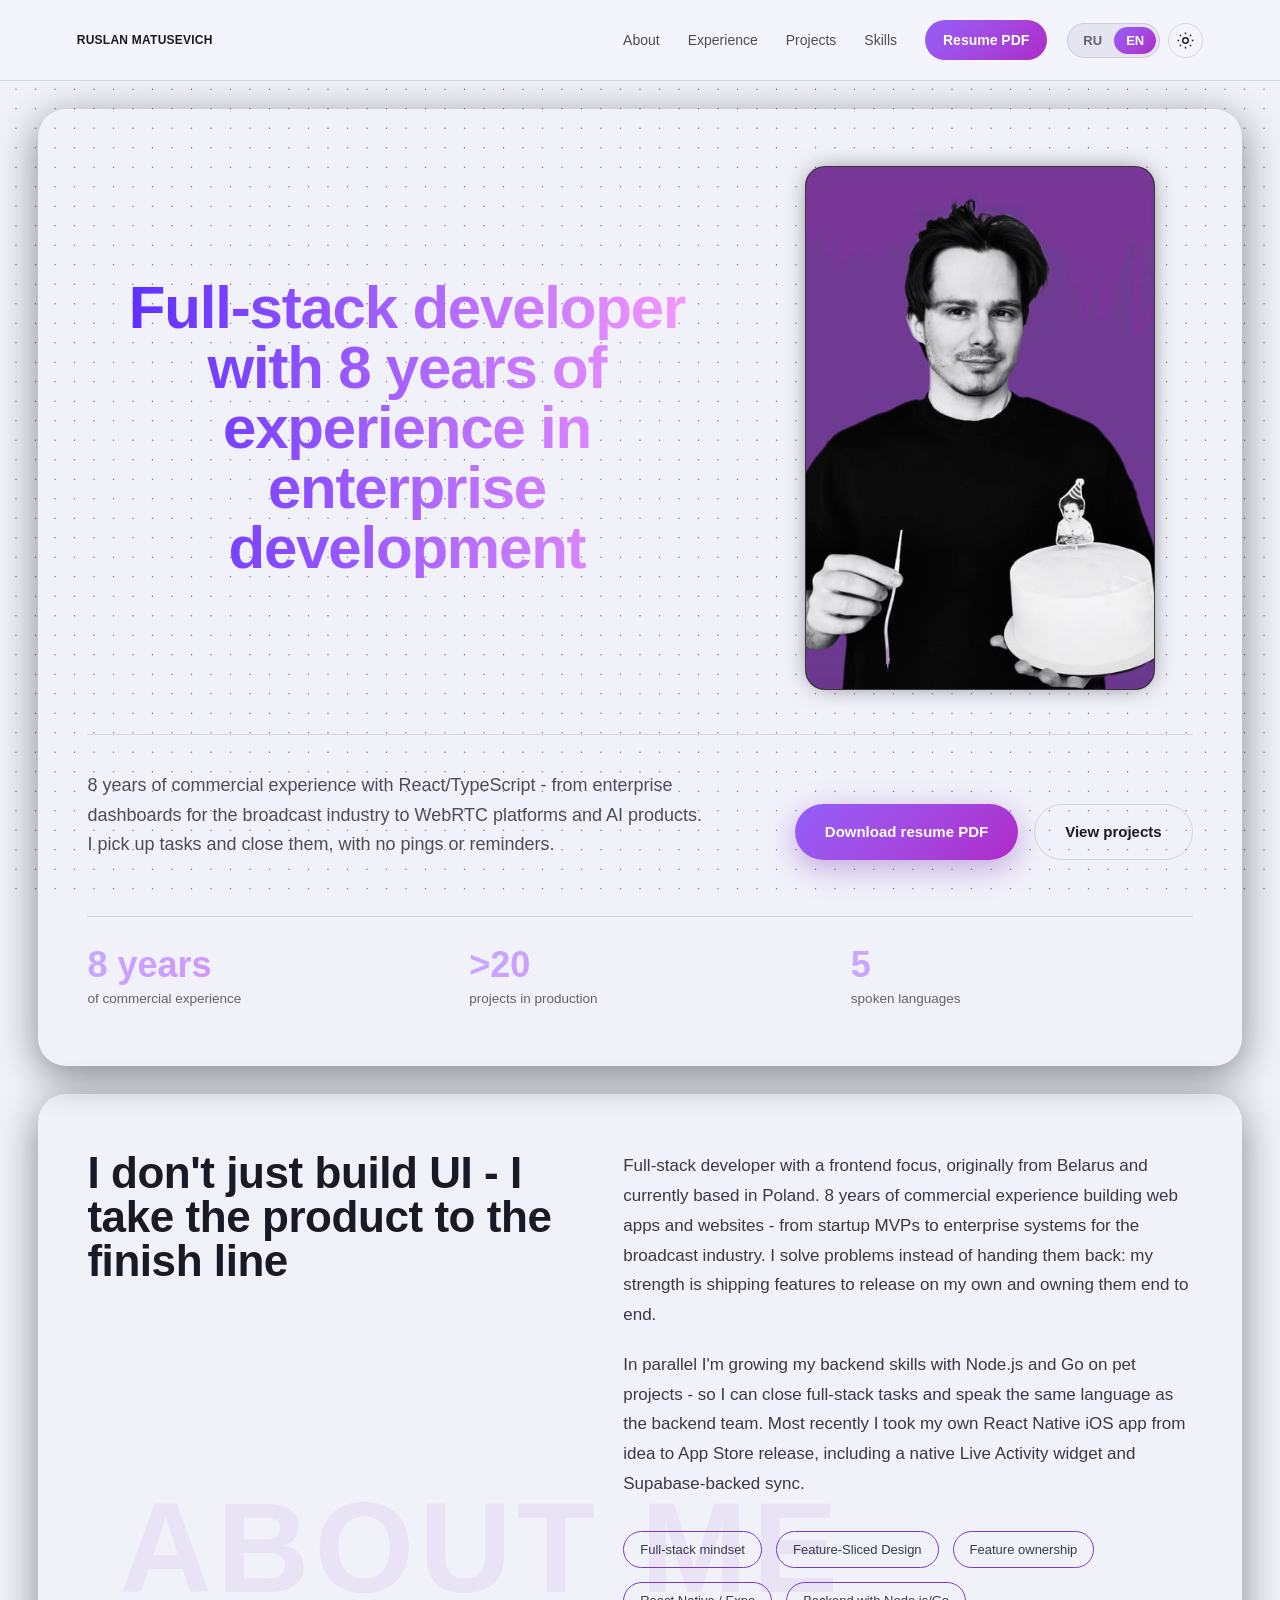
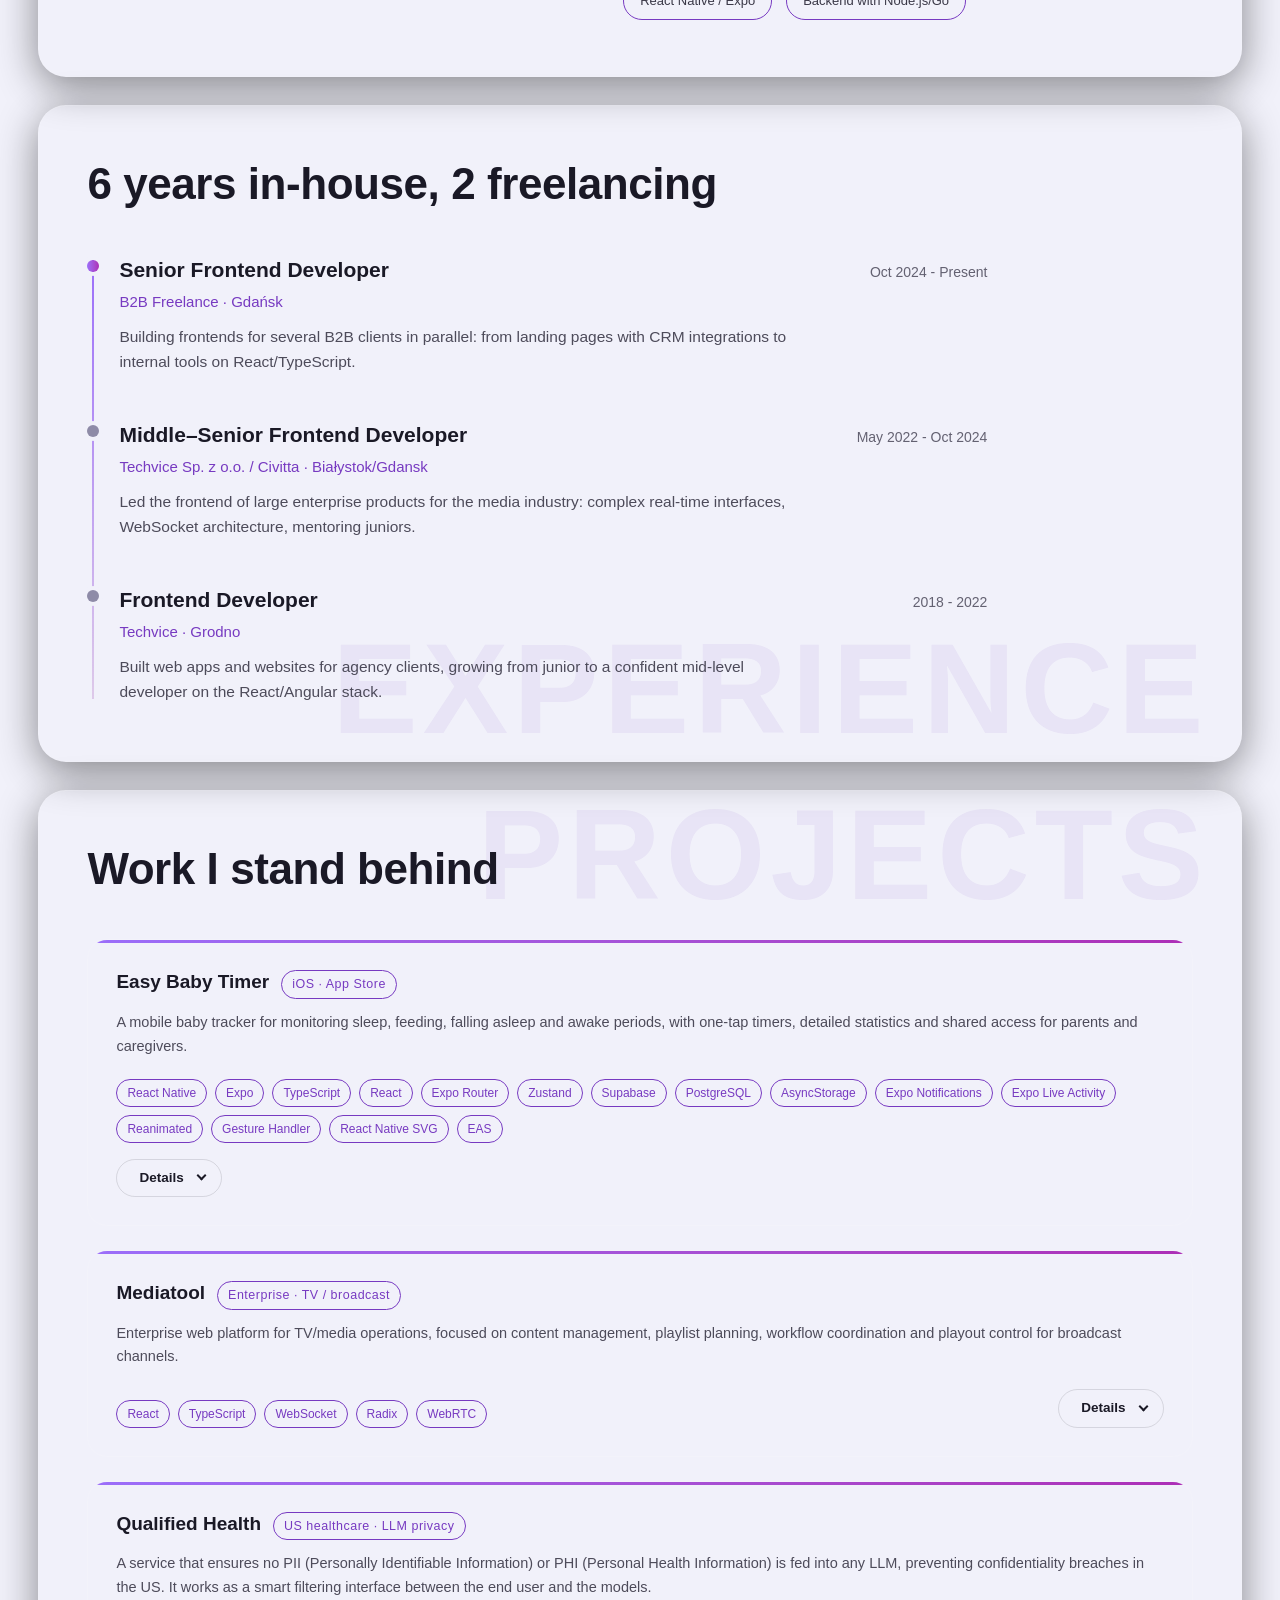
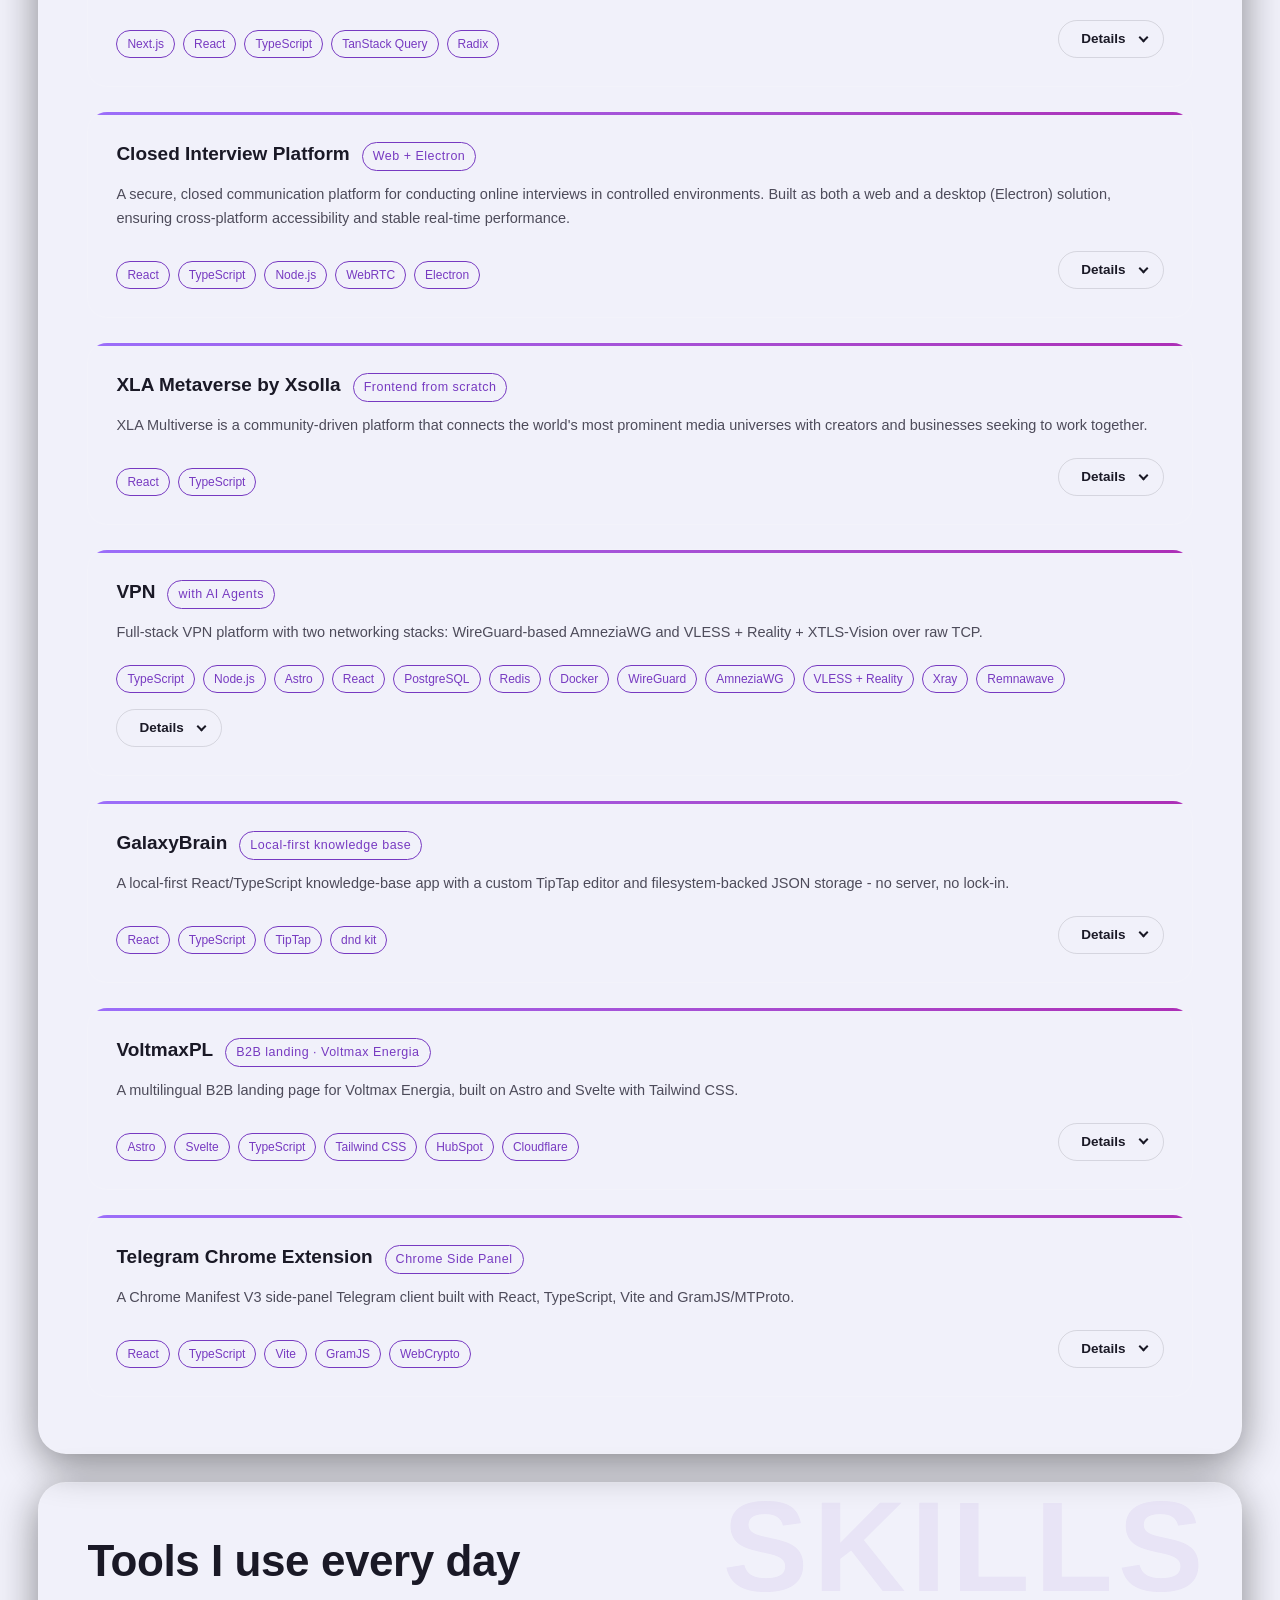
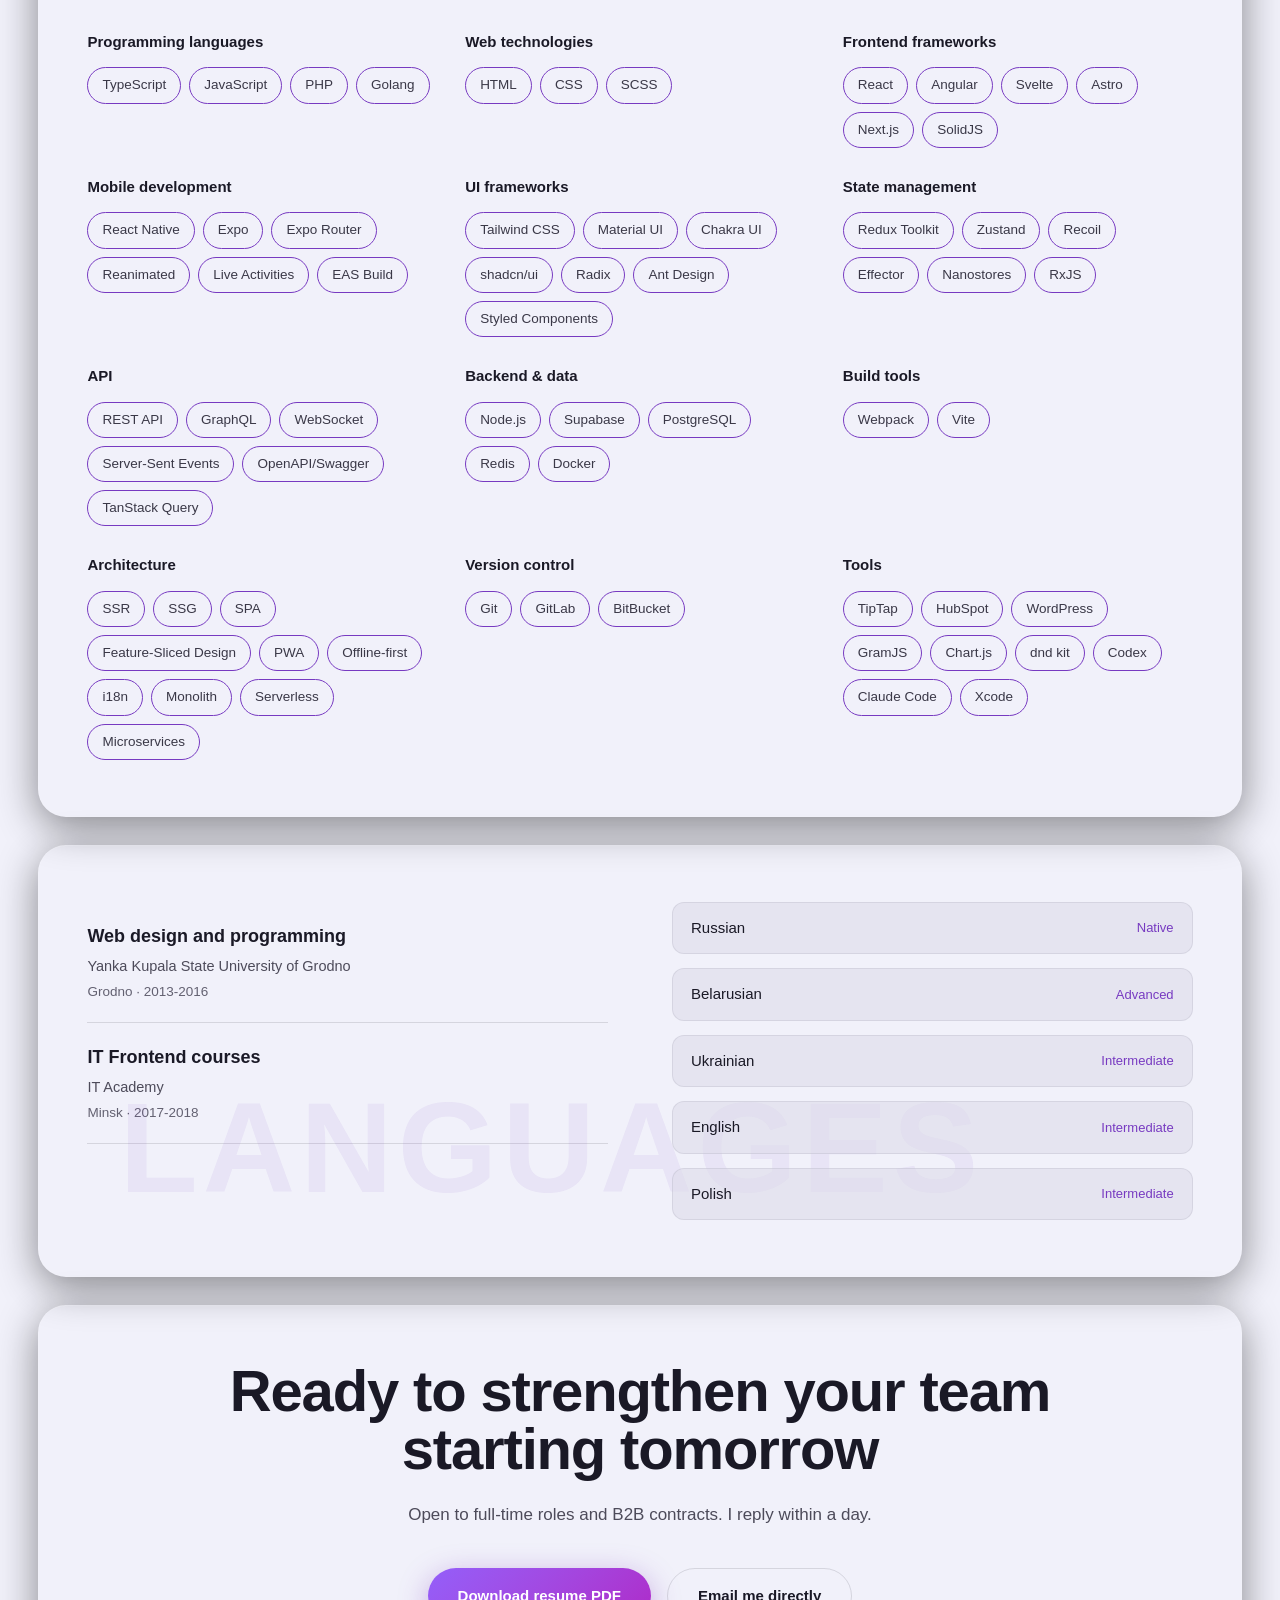
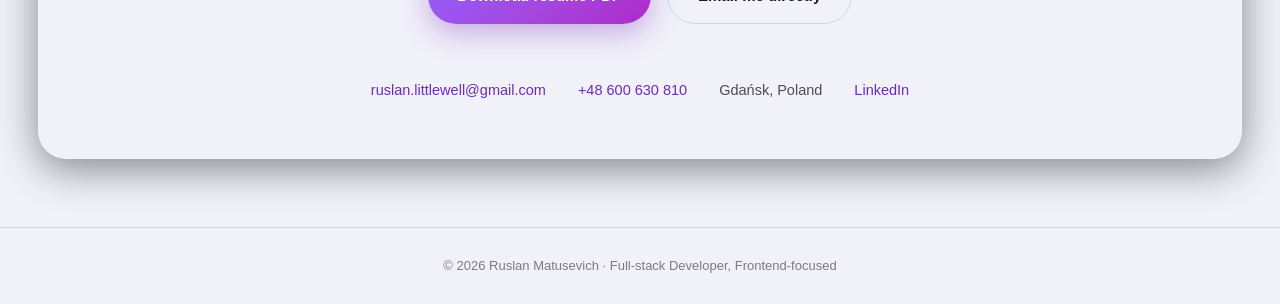
==== commit a5a2f35d: "Fix mobile header" ====
--- a/index.html
+++ b/index.html
@@ -10,4 +10,4 @@
           theme === 'light' ? '#f5f2f8' : '#17151f',
         );
       })();
-    </script><meta property="og:type" content="website"><meta property="og:title" content="Ruslan Matusevich - Full-stack Developer, Frontend-focused"><meta property="og:description" content="Full-stack developer with a frontend focus and 8 years of experience in React/TypeScript: enterprise dashboards, WebRTC platforms, AI products and a shipped React Native iOS app. Gdańsk, Poland."><meta property="og:url" content="https://ruslanlittlewell.github.io/"><meta property="og:locale" content="en_US"><meta name="twitter:card" content="summary_large_image"><link rel="stylesheet" href="/assets/ResumePage.7jrUIwtY.css"></head><body><div class="page relative min-h-screen"><div class="page-bg pointer-events-none fixed inset-0 z-0" aria-hidden="true"><style>astro-island,astro-slot,astro-static-slot{display:contents}</style><script>(()=>{var l=(n,t)=>{let i=async()=>{await(await n())()},e=typeof t.value=="object"?t.value:void 0,s={timeout:e==null?void 0:e.timeout};"requestIdleCallback"in window?window.requestIdleCallback(i,s):setTimeout(i,s.timeout||200)};(self.Astro||(self.Astro={})).idle=l;window.dispatchEvent(new Event("astro:idle"));})();</script><script>(()=>{var g=Object.defineProperty;var w=(a,s,c)=>s in a?g(a,s,{enumerable:!0,configurable:!0,writable:!0,value:c}):a[s]=c;var l=(a,s,c)=>w(a,typeof s!="symbol"?s+"":s,c);var E=new Set(["__proto__","constructor","prototype"]);{let a={0:t=>y(t),1:t=>c(t),2:t=>new RegExp(t),3:t=>new Date(t),4:t=>new Map(c(t)),5:t=>new Set(c(t)),6:t=>BigInt(t),7:t=>new URL(t),8:t=>new Uint8Array(t),9:t=>new Uint16Array(t),10:t=>new Uint32Array(t),11:t=>Number.POSITIVE_INFINITY*t},s=t=>{let[p,e]=t;return p in a?a[p](e):void 0},c=t=>t.map(s),y=t=>typeof t!="object"||t===null?t:Object.fromEntries(Object.entries(t).map(([p,e])=>[p,s(e)]));class f extends HTMLElement{constructor(){super(...arguments);l(this,"Component");l(this,"hydrator");l(this,"hydrate",async()=>{var b;if(!this.hydrator||!this.isConnected)return;let e=(b=this.parentElement)==null?void 0:b.closest("astro-island[ssr]");if(e){e.addEventListener("astro:hydrate",this.hydrate,{once:!0});return}let r=this.querySelectorAll("astro-slot"),n={},d=this.querySelectorAll("template[data-astro-template]");for(let o of d){let i=o.closest(this.tagName);i!=null&&i.isSameNode(this)&&(n[o.getAttribute("data-astro-template")||"default"]=o.innerHTML,o.remove())}for(let o of r){let i=o.closest(this.tagName);i!=null&&i.isSameNode(this)&&(n[o.getAttribute("name")||"default"]=o.innerHTML)}let u;try{u=this.hasAttribute("props")?y(JSON.parse(this.getAttribute("props"))):{}}catch(o){let i=this.getAttribute("component-url")||"<unknown>",v=this.getAttribute("component-export");throw v&&(i+=` (export ${v})`),console.error(`[hydrate] Error parsing props for component ${i}`,this.getAttribute("props"),o),o}let h;await this.hydrator(this)(this.Component,u,n,{client:this.getAttribute("client")}),this.removeAttribute("ssr"),this.dispatchEvent(new CustomEvent("astro:hydrate"))});l(this,"unmount",()=>{this.isConnected||this.dispatchEvent(new CustomEvent("astro:unmount"))})}disconnectedCallback(){document.removeEventListener("astro:after-swap",this.unmount),document.addEventListener("astro:after-swap",this.unmount,{once:!0})}connectedCallback(){if(!this.hasAttribute("await-children")||document.readyState==="interactive"||document.readyState==="complete")this.childrenConnectedCallback();else{let e=()=>{document.removeEventListener("DOMContentLoaded",e),r.disconnect(),this.childrenConnectedCallback()},r=new MutationObserver(()=>{var n;((n=this.lastChild)==null?void 0:n.nodeType)===Node.COMMENT_NODE&&this.lastChild.nodeValue==="astro:end"&&(this.lastChild.remove(),e())});r.observe(this,{childList:!0}),document.addEventListener("DOMContentLoaded",e)}}async childrenConnectedCallback(){let e=this.getAttribute("before-hydration-url");e&&await import(e),this.start()}getRetryImportUrl(e){let r=new URL(e,document.baseURI);return r.searchParams.set("astro-retry",Date.now().toString()),r.toString()}async importWithRetry(e){try{return await import(e)}catch(r){return await new Promise(n=>setTimeout(n,1e3)),import(this.getRetryImportUrl(e))}}handleHydrationError(e){let r=this.getAttribute("component-url"),n=new CustomEvent("astro:hydration-error",{cancelable:!0,bubbles:!0,composed:!0,detail:{error:e,componentUrl:r}});this.dispatchEvent(n)&&console.error(`[astro-island] Error hydrating ${r}`,e)}async start(){let e=JSON.parse(this.getAttribute("opts")),r=this.getAttribute("client");if(Astro[r]===void 0){window.addEventListener(`astro:${r}`,()=>this.start(),{once:!0});return}try{await Astro[r](async()=>{let n=this.getAttribute("renderer-url");try{let[d,{default:u}]=await Promise.all([this.importWithRetry(this.getAttribute("component-url")),n?this.importWithRetry(n):Promise.resolve({default:()=>()=>{}})]),h=this.getAttribute("component-export")||"default";if(h.includes(".")){this.Component=d;for(let m of h.split(".")){if(E.has(m)||!this.Component||typeof this.Component!="object"&&typeof this.Component!="function"||!Object.hasOwn(this.Component,m))throw new Error(`Invalid component export path: ${h}`);this.Component=this.Component[m]}}else{if(E.has(h))throw new Error(`Invalid component export path: ${h}`);this.Component=d[h]}return this.hydrator=u,this.hydrate}catch(d){return this.handleHydrationError(d),()=>{}}},e,this)}catch(n){this.handleHydrationError(n)}}attributeChangedCallback(){this.hydrate()}}l(f,"observedAttributes",["props"]),customElements.get("astro-island")||customElements.define("astro-island",f)}})();</script><astro-island uid="br004" prefix="r11" component-url="/assets/GradientWaves.D246GPUD.js" component-export="default" renderer-url="/assets/client.D1mXJsPv.js" props="{&quot;horizonColor&quot;:[0,&quot;#17151F&quot;],&quot;waveColor&quot;:[0,&quot;#7C3AED&quot;],&quot;crestColor&quot;:[0,&quot;#D8B4FE&quot;],&quot;speed&quot;:[0,0.25],&quot;amplitude&quot;:[0,2.5],&quot;waveScale&quot;:[0,0.6],&quot;waveRatio&quot;:[0,0.9],&quot;swell&quot;:[0,35],&quot;turbulence&quot;:[0,20],&quot;tilt&quot;:[0,1.11],&quot;zoom&quot;:[0,1],&quot;height&quot;:[0,5.5],&quot;fogDepth&quot;:[0,15],&quot;detail&quot;:[0,&quot;medium&quot;],&quot;brightness&quot;:[0,0.65],&quot;opacity&quot;:[0,0.65],&quot;mouseInteraction&quot;:[0,true],&quot;parallaxStrength&quot;:[0,0.35],&quot;grain&quot;:[0,true],&quot;grainIntensity&quot;:[0,0.025]}" ssr client="idle" opts="{&quot;name&quot;:&quot;GradientWaves&quot;,&quot;value&quot;:true}" await-children><div class="relative h-full w-full overflow-hidden"></div><!--astro:end--></astro-island><astro-island uid="1wc2Fz" prefix="r10" component-url="/assets/DotField.M4uJu4if.js" component-export="default" renderer-url="/assets/client.D1mXJsPv.js" props="{&quot;dotRadius&quot;:[0,1.5],&quot;dotSpacing&quot;:[0,18],&quot;cursorRadius&quot;:[0,360],&quot;bulgeStrength&quot;:[0,48],&quot;bulgeOnly&quot;:[0,true],&quot;sparkle&quot;:[0,false],&quot;waveAmplitude&quot;:[0,0],&quot;gradientFrom&quot;:[0,&quot;rgba(168, 85, 247, 0.32)&quot;],&quot;gradientTo&quot;:[0,&quot;rgba(214, 186, 255, 0.18)&quot;],&quot;lightGradientFrom&quot;:[0,&quot;rgb(0, 0, 0)&quot;],&quot;lightGradientTo&quot;:[0,&quot;rgb(0, 0, 0)&quot;]}" ssr client="idle" opts="{&quot;name&quot;:&quot;DotField&quot;,&quot;value&quot;:true}" await-children><div class="dot-field-container"><canvas class="absolute inset-0 h-full w-full"></canvas></div><!--astro:end--></astro-island></div><script>(()=>{var e=async t=>{await(await t())()};(self.Astro||(self.Astro={})).load=e;window.dispatchEvent(new Event("astro:load"));})();</script><astro-island uid="2j4syK" prefix="r12" component-url="/assets/Header.CQMipfgx.js" component-export="default" renderer-url="/assets/client.D1mXJsPv.js" props="{&quot;locale&quot;:[0,&quot;en&quot;],&quot;nav&quot;:[0,{&quot;about&quot;:[0,&quot;About&quot;],&quot;experience&quot;:[0,&quot;Experience&quot;],&quot;projects&quot;:[0,&quot;Projects&quot;],&quot;skills&quot;:[0,&quot;Skills&quot;],&quot;resume&quot;:[0,&quot;Resume PDF&quot;],&quot;menu&quot;:[0,&quot;Open menu&quot;]}],&quot;brand&quot;:[0,&quot;RUSLAN MATUSEVICH&quot;]}" ssr client="load" opts="{&quot;name&quot;:&quot;Header&quot;,&quot;value&quot;:true}" await-children><header class="site-header sticky top-0 z-50 flex items-center justify-between gap-5 border-b border-white/8 bg-[oklch(0.15_0.02_290/0.75)] px-4 py-4 backdrop-blur-xl transition-transform duration-300 ease-out sm:px-6 lg:px-[6vw] lg:py-5 translate-y-0"><a class="font-display text-[18px] font-bold tracking-[0.02em] whitespace-nowrap" href="/">RUSLAN MATUSEVICH</a><div class="flex items-center gap-4 lg:gap-5"><nav class="site-nav hidden absolute inset-x-0 top-full flex-col items-stretch gap-1 border-b border-white/10 bg-[oklch(0.15_0.02_290/0.97)] px-4 pt-4 pb-5 backdrop-blur-xl nav:static nav:flex nav:flex-row nav:items-center nav:gap-7 nav:border-0 nav:bg-transparent nav:p-0 nav:backdrop-blur-none" aria-label="RUSLAN MATUSEVICH"><a class="border-b border-white/8 px-1 py-3 text-base text-dim transition hover:text-fg nav:border-0 nav:p-0 nav:text-sm" href="#about">About</a><a class="border-b border-white/8 px-1 py-3 text-base text-dim transition hover:text-fg nav:border-0 nav:p-0 nav:text-sm" href="#experience">Experience</a><a class="border-b border-white/8 px-1 py-3 text-base text-dim transition hover:text-fg nav:border-0 nav:p-0 nav:text-sm" href="#projects">Projects</a><a class="border-b border-white/8 px-1 py-3 text-base text-dim transition hover:text-fg nav:border-0 nav:p-0 nav:text-sm" href="#skills">Skills</a><a class="grad-brand mt-3 cursor-pointer rounded-full px-[18px] py-3.5 text-[15px] font-semibold text-white transition hover:brightness-110 nav:mt-0 nav:py-2.5 nav:text-sm" href="/Ruslan_Matusevich_CV_2026.pdf" download="Ruslan_Matusevich_CV_2026.pdf">Resume PDF</a></nav><div class="flex items-center gap-2"><div class="inline-flex items-center rounded-full border border-white/10 bg-white/5 p-[3px]" role="group" aria-label="Language"><a class="rounded-full px-3 py-[7px] text-[13px] leading-none font-semibold transition text-dimmer hover:text-fg" href="/ru/" hrefLang="ru">RU</a><a class="rounded-full px-3 py-[7px] text-[13px] leading-none font-semibold transition grad-brand text-white" href="/" hrefLang="en" aria-current="true">EN</a></div><button type="button" class="theme-toggle relative flex h-[35px] w-[35px] shrink-0 cursor-pointer items-center justify-center overflow-hidden rounded-full border border-white/20 transition hover:border-[oklch(0.7_0.15_300)] hover:bg-white/6" aria-label="Switch to light theme" title="Light theme"><svg class="theme-icon theme-icon-sun" width="19" height="19" viewBox="0 0 24 24" fill="none" stroke="currentColor" stroke-width="1.8" aria-hidden="true"><circle cx="12" cy="12" r="3.5"></circle><path d="M12 2v2M12 20v2M4.93 4.93l1.42 1.42M17.65 17.65l1.42 1.42M2 12h2M20 12h2M4.93 19.07l1.42-1.42M17.65 6.35l1.42-1.42"></path></svg><svg class="theme-icon theme-icon-moon" width="19" height="19" viewBox="0 0 24 24" fill="none" stroke="currentColor" stroke-width="1.8" aria-hidden="true"><path d="M20.2 15.7A8.5 8.5 0 0 1 8.3 3.8 8.5 8.5 0 1 0 20.2 15.7Z"></path></svg></button></div><button type="button" class="flex h-[42px] w-[42px] cursor-pointer flex-col items-center justify-center gap-[5px] rounded-xl border border-white/20 nav:hidden" aria-expanded="false" aria-label="Open menu"><span class="block h-0.5 w-[18px] rounded-full bg-fg transition-transform "></span><span class="block h-0.5 w-[18px] rounded-full bg-fg transition-opacity "></span><span class="block h-0.5 w-[18px] rounded-full bg-fg transition-transform "></span></button></div></header><!--astro:end--></astro-island><main class="relative z-10 px-3 pt-7 pb-10 sm:px-5 lg:px-[3vw]"><section class="magic-bento-section glass relative z-10 mx-auto mb-7 w-full max-w-[1400px] overflow-hidden rounded-[28px] px-5 py-9 sm:px-8 sm:py-12 lg:px-12 lg:py-14"><div class="mb-11 grid gap-10 lg:grid-cols-[minmax(0,3fr)_minmax(0,2fr)] lg:items-center"><h1 class="text-center font-display text-[clamp(34px,5vw,60px)] leading-[0.98] font-bold tracking-[-0.02em]">Full-stack developer with 8 years of experience<!-- --> <span>in enterprise development</span></h1><div class="profile-card-wrapper relative w-full max-w-[350px] justify-self-center" data-profile-card="true"><div class="profile-card-behind" aria-hidden="true"></div><div class="profile-card-shell"><div class="profile-card-surface"><div class="profile-card-shine" aria-hidden="true"></div><div class="profile-card-glare" aria-hidden="true"></div><img src="/profile.jpg" alt="Ruslan Matusevich - profile photo" width="400" height="600" fetchPriority="high" class="profile-card-avatar block h-auto w-full object-cover"/></div></div></div></div><div class="grid gap-7 border-t border-white/10 pt-9 lg:grid-cols-[1.3fr_auto] lg:items-end"><p class="max-w-[620px] text-lg leading-[1.65] text-dim">8 years of commercial experience with React/TypeScript - from enterprise dashboards for the broadcast industry to WebRTC platforms and AI products. I pick up tasks and close them, with no pings or reminders.</p><div class="flex flex-wrap gap-4 max-sm:*:w-full"><a class="inline-flex cursor-pointer items-center justify-center gap-2 rounded-full text-[15px] font-semibold whitespace-nowrap transition grad-brand shadow-cta px-[30px] py-4 text-white hover:-translate-y-px hover:brightness-110" href="/Ruslan_Matusevich_CV_2026.pdf" download="Ruslan_Matusevich_CV_2026.pdf">Download resume PDF</a><a class="inline-flex cursor-pointer items-center justify-center gap-2 rounded-full text-[15px] font-semibold whitespace-nowrap transition border border-white/20 px-[30px] py-4 text-fg hover:border-[oklch(0.7_0.15_300)] hover:bg-white/5" href="#projects">View projects</a></div></div><div class="mt-14 grid grid-cols-2 gap-y-6 border-t border-white/10 pt-7 sm:grid-cols-3 sm:gap-x-10"><div class="sm:border-r sm:border-white/10 sm:pr-10 sm:last:border-r-0"><div class="grad-stat font-display text-4xl font-bold">8 years</div><div class="mt-1 text-[13.5px] text-dimmer">of commercial experience</div></div><div class="sm:border-r sm:border-white/10 sm:pr-10 sm:last:border-r-0"><div class="grad-stat font-display text-4xl font-bold">20+</div><div class="mt-1 text-[13.5px] text-dimmer">projects in production</div></div><div class="sm:border-r sm:border-white/10 sm:pr-10 sm:last:border-r-0"><div class="grad-stat font-display text-4xl font-bold">5</div><div class="mt-1 text-[13.5px] text-dimmer">spoken languages</div></div></div></section><section class="magic-bento-section glass relative z-10 mx-auto mb-7 w-full max-w-[1400px] overflow-hidden rounded-[28px] px-5 py-9 sm:px-8 sm:py-12 lg:px-12 lg:py-14" id="about"><div class="grid gap-8 lg:grid-cols-[0.9fr_1.1fr] lg:items-start lg:gap-[70px]"><div><div class="section-eyebrow pointer-events-none absolute bottom-2 font-bold right-4 z-0 max-w-[95%] overflow-hidden font-display text-[clamp(58px,10vw,150px)] leading-none tracking-[0.04em] whitespace-nowrap uppercase text-accent opacity-[0.07] select-none sm:left-8">ABOUT ME</div><h2 class="font-display text-[clamp(30px,3.5vw,44px)] font-bold tracking-[-0.01em]">I don&#x27;t just build UI - I take the product to the finish line</h2></div><div><p class="text-[17px] leading-[1.75] text-muted ">Full-stack developer with a frontend focus, originally from Belarus and currently based in Poland. 8 years of commercial experience building web apps and websites - from startup MVPs to enterprise systems for the broadcast industry. I solve problems instead of handing them back: my strength is shipping features to release on my own and owning them end to end.</p><p class="text-[17px] leading-[1.75] text-muted mt-5">In parallel I&#x27;m growing my backend skills with Node.js and Go on pet projects - so I can close full-stack tasks and speak the same language as the backend team. Most recently I took my own React Native iOS app from idea to App Store release, including a native Live Activity widget and Supabase-backed sync.</p><div class="mt-8 flex flex-wrap gap-3.5"><span class="glass-chip rounded-full px-4 py-2 text-[13px] text-muted">Full-stack mindset</span><span class="glass-chip rounded-full px-4 py-2 text-[13px] text-muted">Feature-Sliced Design</span><span class="glass-chip rounded-full px-4 py-2 text-[13px] text-muted">Feature ownership</span><span class="glass-chip rounded-full px-4 py-2 text-[13px] text-muted">React Native / Expo</span><span class="glass-chip rounded-full px-4 py-2 text-[13px] text-muted">Backend with Node.js/Go</span></div></div></div></section><section class="magic-bento-section glass relative z-10 mx-auto mb-7 w-full max-w-[1400px] overflow-hidden rounded-[28px] px-5 py-9 sm:px-8 sm:py-12 lg:px-12 lg:py-14" id="experience"><div class="section-eyebrow pointer-events-none absolute bottom-2 font-bold z-0 max-w-[95%] overflow-hidden font-display text-[clamp(58px,10vw,150px)] leading-none tracking-[0.04em] whitespace-nowrap uppercase text-accent opacity-[0.07] select-none sm:left-8 !left-[unset] right-8">EXPERIENCE</div><h2 class="mb-10 font-display text-[clamp(30px,3.5vw,44px)] font-bold tracking-[-0.01em] lg:mb-12">6 years in-house, 2 freelancing</h2><div class="relative max-w-[900px] pl-8"><span class="timeline-line absolute top-1.5 bottom-1.5 left-[5px] w-0.5" aria-hidden="true"></span><article class="relative "><span class="absolute top-1.5 -left-8 h-3 w-3 rounded-full ring-4 ring-bg grad-line" aria-hidden="true"></span><div class="mb-1.5 flex flex-wrap items-baseline justify-between gap-2"><h3 class="font-display text-[21px] font-semibold">Senior Frontend Developer</h3><span class="text-sm text-dimmer">Oct 2024 - Present</span></div><div class="mb-2.5 text-[15px] text-accent">B2B Freelance<!-- --> · <!-- -->Gdańsk</div><p class="max-w-[680px] text-[15.5px] leading-[1.65] text-dim">Building frontends for several B2B clients in parallel: from landing pages with CRM integrations to internal tools on React/TypeScript.</p></article><article class="relative mt-11"><span class="absolute top-1.5 -left-8 h-3 w-3 rounded-full ring-4 ring-bg timeline-dot" aria-hidden="true"></span><div class="mb-1.5 flex flex-wrap items-baseline justify-between gap-2"><h3 class="font-display text-[21px] font-semibold">Middle–Senior Frontend Developer</h3><span class="text-sm text-dimmer">May 2022 - Oct 2024</span></div><div class="mb-2.5 text-[15px] text-accent">Techvice Sp. z o.o. / Civitta<!-- --> · <!-- -->Białystok/Gdansk</div><p class="max-w-[680px] text-[15.5px] leading-[1.65] text-dim">Led the frontend of large enterprise products for the media industry: complex real-time interfaces, WebSocket architecture, mentoring juniors.</p></article><article class="relative mt-11"><span class="absolute top-1.5 -left-8 h-3 w-3 rounded-full ring-4 ring-bg timeline-dot" aria-hidden="true"></span><div class="mb-1.5 flex flex-wrap items-baseline justify-between gap-2"><h3 class="font-display text-[21px] font-semibold">Frontend Developer</h3><span class="text-sm text-dimmer">2018 - 2022</span></div><div class="mb-2.5 text-[15px] text-accent">Techvice<!-- --> · <!-- -->Grodno</div><p class="max-w-[680px] text-[15.5px] leading-[1.65] text-dim">Built web apps and websites for agency clients, growing from junior to a confident mid-level developer on the React/Angular stack.</p></article></div></section><astro-island uid="J5eIQ" prefix="r16" component-url="/assets/Projects.CYMYPYnO.js" component-export="default" renderer-url="/assets/client.D1mXJsPv.js" props="{&quot;content&quot;:[0,{&quot;eyebrow&quot;:[0,&quot;PROJECTS&quot;],&quot;title&quot;:[0,&quot;Work I stand behind&quot;],&quot;moreLabel&quot;:[0,&quot;Details&quot;],&quot;lessLabel&quot;:[0,&quot;Collapse&quot;],&quot;featuresLabel&quot;:[0,&quot;Key features&quot;],&quot;items&quot;:[1,[[0,{&quot;title&quot;:[0,&quot;Easy Baby Timer&quot;],&quot;tagline&quot;:[0,&quot;iOS · App Store&quot;],&quot;summary&quot;:[0,&quot;A mobile baby tracker for monitoring sleep, feeding, falling asleep and awake periods, with one-tap timers, detailed statistics and shared access for parents and caregivers.&quot;],&quot;details&quot;:[1,[[0,&quot;Designed and developed the app from scratch, covering architecture, UI/UX, local data storage, cloud synchronization, authentication, localization and platform-specific features.&quot;],[0,&quot;Built an offline-first architecture where local changes are stored in a persistent queue and synchronized with Supabase when connectivity is available. The synchronization layer supports conflict-resistant updates, deletions, shared profiles and live activities started on another device.&quot;],[0,&quot;Developed a custom calendar timeline with gesture-based zooming, real-time activity visualization, navigation between periods and detailed statistics.&quot;]]],&quot;features&quot;:[1,[[0,&quot;One-tap activity timers with configurable reminders&quot;],[0,&quot;iOS Live Activities and Dynamic Island support&quot;],[0,&quot;Interactive 24-hour timeline with pinch-to-zoom&quot;],[0,&quot;Daily, weekly and monthly calendar views&quot;],[0,&quot;Activity history creation, editing and deletion&quot;],[0,&quot;Statistics for sleep, feeding, awake time and milk volume&quot;],[0,&quot;Age-based sleep schedules and routine recommendations&quot;],[0,&quot;Multiple child profiles&quot;],[0,&quot;Shared access for parents and caregivers via invite codes&quot;],[0,&quot;Offline-first storage and multi-device cloud synchronization&quot;],[0,&quot;Authentication and account-based data recovery&quot;],[0,&quot;PRO features, trial management and subscription states&quot;],[0,&quot;Light and dark themes&quot;],[0,&quot;Localization in nine languages&quot;]]],&quot;stack&quot;:[1,[[0,&quot;React Native&quot;],[0,&quot;Expo&quot;],[0,&quot;TypeScript&quot;],[0,&quot;React&quot;],[0,&quot;Expo Router&quot;],[0,&quot;Zustand&quot;],[0,&quot;Supabase&quot;],[0,&quot;PostgreSQL&quot;],[0,&quot;AsyncStorage&quot;],[0,&quot;Expo Notifications&quot;],[0,&quot;Expo Live Activity&quot;],[0,&quot;Reanimated&quot;],[0,&quot;Gesture Handler&quot;],[0,&quot;React Native SVG&quot;],[0,&quot;EAS&quot;]]]}],[0,{&quot;title&quot;:[0,&quot;Mediatool&quot;],&quot;tagline&quot;:[0,&quot;Enterprise · TV / broadcast&quot;],&quot;summary&quot;:[0,&quot;Enterprise web platform for TV/media operations, focused on content management, playlist planning, workflow coordination and playout control for broadcast channels.&quot;],&quot;details&quot;:[1,[[0,&quot;Developed and maintained a large-scale React-based media management platform used for planning, organizing, validating and monitoring broadcast content. The system supports complex scheduling workflows, content metadata management, live playlist operations, real-time updates, role-based access and multi-channel configuration.&quot;]]],&quot;features&quot;:[1,[[0,&quot;Content Manager for programs, episodes, promos, commercials, IDs, blocks, metadata, segmentation, music cues and run logs&quot;],[0,&quot;Planner module for building broadcast schedules with macro/micro blocks, drag-and-drop ordering, autofill/fillout tools, commercial assignment, playlist import/export, CSV/XLS downloads and schedule synchronization&quot;],[0,&quot;Workflow module for task management, timelines, labels, members, assignments, live task updates, filtering, searching and task export&quot;],[0,&quot;Playout module for on-air schedules, micro/macro views, dummy events, metadata, event ordering and day-level operations&quot;],[0,&quot;Playlist Checker and alerting tools for damaged files, on-air status, global system alerts and operational issues&quot;],[0,&quot;Live multiviewer with multiple player backends: HTML5/WebRTC, SLDP, MSE and Redge&quot;],[0,&quot;Role-based navigation and permissions for planner, playout, global, admin and supervisor accounts&quot;],[0,&quot;Responsive mobile experience for dashboard, workflow, live preview and event monitoring&quot;],[0,&quot;Global and channel-level settings for AV, FTP, metadata, email, workflow, planner, playout and playlist checker modules&quot;],[0,&quot;Real-time updates over WebSocket for planner and workflow data&quot;],[0,&quot;Authentication, password recovery, user settings, profile management, notifications and two-factor flows&quot;]]],&quot;stack&quot;:[1,[[0,&quot;React&quot;],[0,&quot;TypeScript&quot;],[0,&quot;WebSocket&quot;],[0,&quot;Radix&quot;],[0,&quot;WebRTC&quot;]]]}],[0,{&quot;title&quot;:[0,&quot;Qualified Health&quot;],&quot;tagline&quot;:[0,&quot;US healthcare · LLM privacy&quot;],&quot;summary&quot;:[0,&quot;A service that ensures no PII (Personally Identifiable Information) or PHI (Personal Health Information) is fed into any LLM, preventing confidentiality breaches in the US. It works as a smart filtering interface between the end user and the models.&quot;],&quot;details&quot;:[1,[[0,&quot;I was responsible for developing the web applications for the project. The first is a chat application for client communication. The second is an admin panel for configuring system settings and creating or editing the filters that keep sensitive data like PII and PHI from leaking to third-party services. I also contributed to backend development.&quot;]]],&quot;stack&quot;:[1,[[0,&quot;Next.js&quot;],[0,&quot;React&quot;],[0,&quot;TypeScript&quot;],[0,&quot;TanStack Query&quot;],[0,&quot;Radix&quot;]]]}],[0,{&quot;title&quot;:[0,&quot;Closed Interview Platform&quot;],&quot;tagline&quot;:[0,&quot;Web + Electron&quot;],&quot;summary&quot;:[0,&quot;A secure, closed communication platform for conducting online interviews in controlled environments. Built as both a web and a desktop (Electron) solution, ensuring cross-platform accessibility and stable real-time performance.&quot;],&quot;details&quot;:[1,[[0,&quot;I developed the system using React + TypeScript on the frontend and Node.js on the backend, with a real-time architecture based on WebRTC. The platform supports reconnectable peer sessions and multi-peer connections, allowing stable communication even under unstable network conditions.&quot;],[0,&quot;The project required handling complex real-time state synchronization, peer lifecycle management and cross-platform packaging for Electron, with a strong focus on reliability and low-latency communication.&quot;]]],&quot;features&quot;:[1,[[0,&quot;Creation and management of private interview rooms&quot;],[0,&quot;Real-time video/audio communication over WebRTC&quot;],[0,&quot;Automatic peer reconnection and multi-peer session handling&quot;],[0,&quot;Internal real-time chat&quot;],[0,&quot;Secure file sharing between participants&quot;],[0,&quot;Simulation of system errors for testing and scenario control&quot;],[0,&quot;Donation simulation mechanics within sessions&quot;]]],&quot;stack&quot;:[1,[[0,&quot;React&quot;],[0,&quot;TypeScript&quot;],[0,&quot;Node.js&quot;],[0,&quot;WebRTC&quot;],[0,&quot;Electron&quot;]]]}],[0,{&quot;title&quot;:[0,&quot;XLA Metaverse by Xsolla&quot;],&quot;tagline&quot;:[0,&quot;Frontend from scratch&quot;],&quot;summary&quot;:[0,&quot;XLA Multiverse is a community-driven platform that connects the world&#39;s most prominent media universes with creators and businesses seeking to work together.&quot;],&quot;details&quot;:[1,[[0,&quot;I was responsible for developing the frontend part of the application from scratch. I worked with the backend team to set up a fast and reliable system based on autogenerated content, with a dynamic form builder that lets users conveniently compose content for their metaverses.&quot;],[0,&quot;We also collaborated with another international team building an additional part of the system, to deliver a high-quality product for the client.&quot;]]],&quot;stack&quot;:[1,[[0,&quot;React&quot;],[0,&quot;TypeScript&quot;]]]}],[0,{&quot;title&quot;:[0,&quot;VPN&quot;],&quot;tagline&quot;:[0,&quot;with AI Agents&quot;],&quot;summary&quot;:[0,&quot;Full-stack VPN platform with two networking stacks: WireGuard-based AmneziaWG and VLESS + Reality + XTLS-Vision over raw TCP.&quot;],&quot;details&quot;:[1,[[0,&quot;Built an Astro/React website, a Telegram bot, an admin dashboard, billing webhooks, automated VPN config provisioning, traffic accounting, subscription lifecycle management and Docker-based deployment infrastructure.&quot;],[0,&quot;Implemented AmneziaWG tunnels with WireGuard encryption and UDP obfuscation, plus a DPI-resistant VLESS + Reality + XTLS-Vision stack without WebSocket/gRPC. VLESS provisioning runs through the Remnawave REST API and Xray nodes, covering user creation, suspension and removal, persistent subscription links, and access synchronization with billing.&quot;]]],&quot;stack&quot;:[1,[[0,&quot;TypeScript&quot;],[0,&quot;Node.js&quot;],[0,&quot;Astro&quot;],[0,&quot;React&quot;],[0,&quot;PostgreSQL&quot;],[0,&quot;Redis&quot;],[0,&quot;Docker&quot;],[0,&quot;WireGuard&quot;],[0,&quot;AmneziaWG&quot;],[0,&quot;VLESS + Reality&quot;],[0,&quot;Xray&quot;],[0,&quot;Remnawave&quot;]]]}],[0,{&quot;title&quot;:[0,&quot;GalaxyBrain&quot;],&quot;tagline&quot;:[0,&quot;Local-first knowledge base&quot;],&quot;summary&quot;:[0,&quot;A local-first React/TypeScript knowledge-base app with a custom TipTap editor and filesystem-backed JSON storage - no server, no lock-in.&quot;],&quot;details&quot;:[1,[[0,&quot;Implemented multi-pane navigation, drag-and-drop tabs, page links, templates, computed variables, metadata aggregation and image handling.&quot;]]],&quot;stack&quot;:[1,[[0,&quot;React&quot;],[0,&quot;TypeScript&quot;],[0,&quot;TipTap&quot;],[0,&quot;dnd kit&quot;]]]}],[0,{&quot;title&quot;:[0,&quot;VoltmaxPL&quot;],&quot;tagline&quot;:[0,&quot;B2B landing · Voltmax Energia&quot;],&quot;summary&quot;:[0,&quot;A multilingual B2B landing page for Voltmax Energia, built on Astro and Svelte with Tailwind CSS.&quot;],&quot;details&quot;:[1,[[0,&quot;Implemented an interactive energy savings calculator, multi-step lead forms, HubSpot CRM integration over OAuth, file uploads, UTM tracking, SEO setup and deployment to Cloudflare.&quot;]]],&quot;stack&quot;:[1,[[0,&quot;Astro&quot;],[0,&quot;Svelte&quot;],[0,&quot;TypeScript&quot;],[0,&quot;Tailwind CSS&quot;],[0,&quot;HubSpot&quot;],[0,&quot;Cloudflare&quot;]]]}],[0,{&quot;title&quot;:[0,&quot;Telegram Chrome Extension&quot;],&quot;tagline&quot;:[0,&quot;Chrome Side Panel&quot;],&quot;summary&quot;:[0,&quot;A Chrome Manifest V3 side-panel Telegram client built with React, TypeScript, Vite and GramJS/MTProto.&quot;],&quot;details&quot;:[1,[[0,&quot;Implemented QR/phone/2FA authentication, encrypted session storage with WebCrypto, live dialog updates, chat history pagination, rich media rendering, notifications, and message/file sending, editing and deletion.&quot;]]],&quot;stack&quot;:[1,[[0,&quot;React&quot;],[0,&quot;TypeScript&quot;],[0,&quot;Vite&quot;],[0,&quot;GramJS&quot;],[0,&quot;WebCrypto&quot;]]]}]]]}]}" ssr client="load" opts="{&quot;name&quot;:&quot;Projects&quot;,&quot;value&quot;:true}" await-children><section class="magic-bento-section glass relative z-10 mx-auto mb-7 w-full max-w-[1400px] overflow-hidden rounded-[28px] px-5 py-9 sm:px-8 sm:py-12 lg:px-12 lg:py-14" id="projects"><div class="section-eyebrow pointer-events-none absolute bottom-2 font-bold z-0 max-w-[95%] overflow-hidden font-display text-[clamp(58px,10vw,150px)] leading-none tracking-[0.04em] whitespace-nowrap uppercase text-accent opacity-[0.07] select-none sm:left-8 !left-[unset] right-8 top-0">PROJECTS</div><h2 class="mb-10 font-display text-[clamp(30px,3.5vw,44px)] font-bold tracking-[-0.01em] lg:mb-12">Work I stand behind</h2><div data-orientation="vertical" data-slot="accordion" class="grid items-start gap-6"><article data-orientation="vertical" data-hidden="" data-index="-1" data-closed="" data-slot="accordion-item" class="min-w-0 glass-soft relative flex flex-col overflow-hidden rounded-[20px] p-7 transition-colors hover:border-[oklch(0.6_0.15_300/0.5)] hover:bg-white/8"><span class="grad-line absolute inset-x-0 top-0 h-[3px]" aria-hidden="true"></span><header class="mb-3 flex flex-wrap items-baseline gap-x-3 gap-y-1.5"><h3 class="font-display text-[19px] font-semibold">Easy Baby Timer</h3><span class="glass-chip rounded-full border-[oklch(0.6_0.15_300/0.35)] px-2.5 py-1 text-[12.5px] tracking-[0.04em] text-accent">iOS · App Store</span></header><p class="text-[14.5px] leading-[1.65] text-dim">A mobile baby tracker for monitoring sleep, feeding, falling asleep and awake periods, with one-tap timers, detailed statistics and shared access for parents and caregivers.</p><div data-orientation="vertical" data-hidden="" data-index="-1" data-closed="" hidden="" id="base-ui-_r16R_7H1_" aria-labelledby="base-ui-_r16R_7H2_" role="region" style="--accordion-panel-height:auto;--accordion-panel-width:auto" data-slot="accordion-content" class="accordion-panel"><div class="accordion-panel-content project-details mt-4.5 border-t border-white/8 pt-4.5"><p class="text-[14.5px] leading-[1.65] text-dim ">Designed and developed the app from scratch, covering architecture, UI/UX, local data storage, cloud synchronization, authentication, localization and platform-specific features.</p><p class="text-[14.5px] leading-[1.65] text-dim mt-3.5">Built an offline-first architecture where local changes are stored in a persistent queue and synchronized with Supabase when connectivity is available. The synchronization layer supports conflict-resistant updates, deletions, shared profiles and live activities started on another device.</p><p class="text-[14.5px] leading-[1.65] text-dim mt-3.5">Developed a custom calendar timeline with gesture-based zooming, real-time activity visualization, navigation between periods and detailed statistics.</p><h4 class="mt-5 mb-3 text-[13px] font-semibold tracking-[0.08em] text-accent uppercase">Key features</h4><ul class="flex flex-col gap-2.5"><li class="relative pl-[18px] text-sm leading-[1.55] text-dim before:absolute before:top-2 before:left-0 before:h-[5px] before:w-[5px] before:rounded-full before:bg-accent before:content-[&#x27;&#x27;]">One-tap activity timers with configurable reminders</li><li class="relative pl-[18px] text-sm leading-[1.55] text-dim before:absolute before:top-2 before:left-0 before:h-[5px] before:w-[5px] before:rounded-full before:bg-accent before:content-[&#x27;&#x27;]">iOS Live Activities and Dynamic Island support</li><li class="relative pl-[18px] text-sm leading-[1.55] text-dim before:absolute before:top-2 before:left-0 before:h-[5px] before:w-[5px] before:rounded-full before:bg-accent before:content-[&#x27;&#x27;]">Interactive 24-hour timeline with pinch-to-zoom</li><li class="relative pl-[18px] text-sm leading-[1.55] text-dim before:absolute before:top-2 before:left-0 before:h-[5px] before:w-[5px] before:rounded-full before:bg-accent before:content-[&#x27;&#x27;]">Daily, weekly and monthly calendar views</li><li class="relative pl-[18px] text-sm leading-[1.55] text-dim before:absolute before:top-2 before:left-0 before:h-[5px] before:w-[5px] before:rounded-full before:bg-accent before:content-[&#x27;&#x27;]">Activity history creation, editing and deletion</li><li class="relative pl-[18px] text-sm leading-[1.55] text-dim before:absolute before:top-2 before:left-0 before:h-[5px] before:w-[5px] before:rounded-full before:bg-accent before:content-[&#x27;&#x27;]">Statistics for sleep, feeding, awake time and milk volume</li><li class="relative pl-[18px] text-sm leading-[1.55] text-dim before:absolute before:top-2 before:left-0 before:h-[5px] before:w-[5px] before:rounded-full before:bg-accent before:content-[&#x27;&#x27;]">Age-based sleep schedules and routine recommendations</li><li class="relative pl-[18px] text-sm leading-[1.55] text-dim before:absolute before:top-2 before:left-0 before:h-[5px] before:w-[5px] before:rounded-full before:bg-accent before:content-[&#x27;&#x27;]">Multiple child profiles</li><li class="relative pl-[18px] text-sm leading-[1.55] text-dim before:absolute before:top-2 before:left-0 before:h-[5px] before:w-[5px] before:rounded-full before:bg-accent before:content-[&#x27;&#x27;]">Shared access for parents and caregivers via invite codes</li><li class="relative pl-[18px] text-sm leading-[1.55] text-dim before:absolute before:top-2 before:left-0 before:h-[5px] before:w-[5px] before:rounded-full before:bg-accent before:content-[&#x27;&#x27;]">Offline-first storage and multi-device cloud synchronization</li><li class="relative pl-[18px] text-sm leading-[1.55] text-dim before:absolute before:top-2 before:left-0 before:h-[5px] before:w-[5px] before:rounded-full before:bg-accent before:content-[&#x27;&#x27;]">Authentication and account-based data recovery</li><li class="relative pl-[18px] text-sm leading-[1.55] text-dim before:absolute before:top-2 before:left-0 before:h-[5px] before:w-[5px] before:rounded-full before:bg-accent before:content-[&#x27;&#x27;]">PRO features, trial management and subscription states</li><li class="relative pl-[18px] text-sm leading-[1.55] text-dim before:absolute before:top-2 before:left-0 before:h-[5px] before:w-[5px] before:rounded-full before:bg-accent before:content-[&#x27;&#x27;]">Light and dark themes</li><li class="relative pl-[18px] text-sm leading-[1.55] text-dim before:absolute before:top-2 before:left-0 before:h-[5px] before:w-[5px] before:rounded-full before:bg-accent before:content-[&#x27;&#x27;]">Localization in nine languages</li></ul></div></div><div class="mt-auto flex flex-wrap items-end justify-between gap-4 pt-5"><div class="flex flex-wrap gap-2"><span class="glass-chip rounded-full px-2.5 py-[5px] text-xs text-accent">React Native</span><span class="glass-chip rounded-full px-2.5 py-[5px] text-xs text-accent">Expo</span><span class="glass-chip rounded-full px-2.5 py-[5px] text-xs text-accent">TypeScript</span><span class="glass-chip rounded-full px-2.5 py-[5px] text-xs text-accent">React</span><span class="glass-chip rounded-full px-2.5 py-[5px] text-xs text-accent">Expo Router</span><span class="glass-chip rounded-full px-2.5 py-[5px] text-xs text-accent">Zustand</span><span class="glass-chip rounded-full px-2.5 py-[5px] text-xs text-accent">Supabase</span><span class="glass-chip rounded-full px-2.5 py-[5px] text-xs text-accent">PostgreSQL</span><span class="glass-chip rounded-full px-2.5 py-[5px] text-xs text-accent">AsyncStorage</span><span class="glass-chip rounded-full px-2.5 py-[5px] text-xs text-accent">Expo Notifications</span><span class="glass-chip rounded-full px-2.5 py-[5px] text-xs text-accent">Expo Live Activity</span><span class="glass-chip rounded-full px-2.5 py-[5px] text-xs text-accent">Reanimated</span><span class="glass-chip rounded-full px-2.5 py-[5px] text-xs text-accent">Gesture Handler</span><span class="glass-chip rounded-full px-2.5 py-[5px] text-xs text-accent">React Native SVG</span><span class="glass-chip rounded-full px-2.5 py-[5px] text-xs text-accent">EAS</span></div><h3 data-orientation="vertical" data-hidden="" data-index="-1" data-closed="" class="contents"><button type="button" data-value="" data-orientation="vertical" data-hidden="" data-index="-1" tabindex="0" aria-disabled="false" aria-expanded="false" id="base-ui-_r16R_7H2_" data-slot="accordion-trigger" class="project-toggle inline-flex shrink-0 cursor-pointer items-center gap-2 rounded-full border border-white/20 px-4 py-2 text-[13.5px] font-semibold text-fg transition hover:border-[oklch(0.7_0.15_300)] hover:bg-white/6"><span class="toggle-label"><span class="label-more">Details</span><span class="label-less">Collapse</span></span><span class="chevron h-[7px] w-[7px] border-r-2 border-b-2 border-current" aria-hidden="true"></span></button></h3></div></article><article data-orientation="vertical" data-hidden="" data-index="-1" data-closed="" data-slot="accordion-item" class="min-w-0 glass-soft relative flex flex-col overflow-hidden rounded-[20px] p-7 transition-colors hover:border-[oklch(0.6_0.15_300/0.5)] hover:bg-white/8"><span class="grad-line absolute inset-x-0 top-0 h-[3px]" aria-hidden="true"></span><header class="mb-3 flex flex-wrap items-baseline gap-x-3 gap-y-1.5"><h3 class="font-display text-[19px] font-semibold">Mediatool</h3><span class="glass-chip rounded-full border-[oklch(0.6_0.15_300/0.35)] px-2.5 py-1 text-[12.5px] tracking-[0.04em] text-accent">Enterprise · TV / broadcast</span></header><p class="text-[14.5px] leading-[1.65] text-dim">Enterprise web platform for TV/media operations, focused on content management, playlist planning, workflow coordination and playout control for broadcast channels.</p><div data-orientation="vertical" data-hidden="" data-index="-1" data-closed="" hidden="" id="base-ui-_r16R_bH1_" aria-labelledby="base-ui-_r16R_bH2_" role="region" style="--accordion-panel-height:auto;--accordion-panel-width:auto" data-slot="accordion-content" class="accordion-panel"><div class="accordion-panel-content project-details mt-4.5 border-t border-white/8 pt-4.5"><p class="text-[14.5px] leading-[1.65] text-dim ">Developed and maintained a large-scale React-based media management platform used for planning, organizing, validating and monitoring broadcast content. The system supports complex scheduling workflows, content metadata management, live playlist operations, real-time updates, role-based access and multi-channel configuration.</p><h4 class="mt-5 mb-3 text-[13px] font-semibold tracking-[0.08em] text-accent uppercase">Key features</h4><ul class="flex flex-col gap-2.5"><li class="relative pl-[18px] text-sm leading-[1.55] text-dim before:absolute before:top-2 before:left-0 before:h-[5px] before:w-[5px] before:rounded-full before:bg-accent before:content-[&#x27;&#x27;]">Content Manager for programs, episodes, promos, commercials, IDs, blocks, metadata, segmentation, music cues and run logs</li><li class="relative pl-[18px] text-sm leading-[1.55] text-dim before:absolute before:top-2 before:left-0 before:h-[5px] before:w-[5px] before:rounded-full before:bg-accent before:content-[&#x27;&#x27;]">Planner module for building broadcast schedules with macro/micro blocks, drag-and-drop ordering, autofill/fillout tools, commercial assignment, playlist import/export, CSV/XLS downloads and schedule synchronization</li><li class="relative pl-[18px] text-sm leading-[1.55] text-dim before:absolute before:top-2 before:left-0 before:h-[5px] before:w-[5px] before:rounded-full before:bg-accent before:content-[&#x27;&#x27;]">Workflow module for task management, timelines, labels, members, assignments, live task updates, filtering, searching and task export</li><li class="relative pl-[18px] text-sm leading-[1.55] text-dim before:absolute before:top-2 before:left-0 before:h-[5px] before:w-[5px] before:rounded-full before:bg-accent before:content-[&#x27;&#x27;]">Playout module for on-air schedules, micro/macro views, dummy events, metadata, event ordering and day-level operations</li><li class="relative pl-[18px] text-sm leading-[1.55] text-dim before:absolute before:top-2 before:left-0 before:h-[5px] before:w-[5px] before:rounded-full before:bg-accent before:content-[&#x27;&#x27;]">Playlist Checker and alerting tools for damaged files, on-air status, global system alerts and operational issues</li><li class="relative pl-[18px] text-sm leading-[1.55] text-dim before:absolute before:top-2 before:left-0 before:h-[5px] before:w-[5px] before:rounded-full before:bg-accent before:content-[&#x27;&#x27;]">Live multiviewer with multiple player backends: HTML5/WebRTC, SLDP, MSE and Redge</li><li class="relative pl-[18px] text-sm leading-[1.55] text-dim before:absolute before:top-2 before:left-0 before:h-[5px] before:w-[5px] before:rounded-full before:bg-accent before:content-[&#x27;&#x27;]">Role-based navigation and permissions for planner, playout, global, admin and supervisor accounts</li><li class="relative pl-[18px] text-sm leading-[1.55] text-dim before:absolute before:top-2 before:left-0 before:h-[5px] before:w-[5px] before:rounded-full before:bg-accent before:content-[&#x27;&#x27;]">Responsive mobile experience for dashboard, workflow, live preview and event monitoring</li><li class="relative pl-[18px] text-sm leading-[1.55] text-dim before:absolute before:top-2 before:left-0 before:h-[5px] before:w-[5px] before:rounded-full before:bg-accent before:content-[&#x27;&#x27;]">Global and channel-level settings for AV, FTP, metadata, email, workflow, planner, playout and playlist checker modules</li><li class="relative pl-[18px] text-sm leading-[1.55] text-dim before:absolute before:top-2 before:left-0 before:h-[5px] before:w-[5px] before:rounded-full before:bg-accent before:content-[&#x27;&#x27;]">Real-time updates over WebSocket for planner and workflow data</li><li class="relative pl-[18px] text-sm leading-[1.55] text-dim before:absolute before:top-2 before:left-0 before:h-[5px] before:w-[5px] before:rounded-full before:bg-accent before:content-[&#x27;&#x27;]">Authentication, password recovery, user settings, profile management, notifications and two-factor flows</li></ul></div></div><div class="mt-auto flex flex-wrap items-end justify-between gap-4 pt-5"><div class="flex flex-wrap gap-2"><span class="glass-chip rounded-full px-2.5 py-[5px] text-xs text-accent">React</span><span class="glass-chip rounded-full px-2.5 py-[5px] text-xs text-accent">TypeScript</span><span class="glass-chip rounded-full px-2.5 py-[5px] text-xs text-accent">WebSocket</span><span class="glass-chip rounded-full px-2.5 py-[5px] text-xs text-accent">Radix</span><span class="glass-chip rounded-full px-2.5 py-[5px] text-xs text-accent">WebRTC</span></div><h3 data-orientation="vertical" data-hidden="" data-index="-1" data-closed="" class="contents"><button type="button" data-value="" data-orientation="vertical" data-hidden="" data-index="-1" tabindex="0" aria-disabled="false" aria-expanded="false" id="base-ui-_r16R_bH2_" data-slot="accordion-trigger" class="project-toggle inline-flex shrink-0 cursor-pointer items-center gap-2 rounded-full border border-white/20 px-4 py-2 text-[13.5px] font-semibold text-fg transition hover:border-[oklch(0.7_0.15_300)] hover:bg-white/6"><span class="toggle-label"><span class="label-more">Details</span><span class="label-less">Collapse</span></span><span class="chevron h-[7px] w-[7px] border-r-2 border-b-2 border-current" aria-hidden="true"></span></button></h3></div></article><article data-orientation="vertical" data-hidden="" data-index="-1" data-closed="" data-slot="accordion-item" class="min-w-0 glass-soft relative flex flex-col overflow-hidden rounded-[20px] p-7 transition-colors hover:border-[oklch(0.6_0.15_300/0.5)] hover:bg-white/8"><span class="grad-line absolute inset-x-0 top-0 h-[3px]" aria-hidden="true"></span><header class="mb-3 flex flex-wrap items-baseline gap-x-3 gap-y-1.5"><h3 class="font-display text-[19px] font-semibold">Qualified Health</h3><span class="glass-chip rounded-full border-[oklch(0.6_0.15_300/0.35)] px-2.5 py-1 text-[12.5px] tracking-[0.04em] text-accent">US healthcare · LLM privacy</span></header><p class="text-[14.5px] leading-[1.65] text-dim">A service that ensures no PII (Personally Identifiable Information) or PHI (Personal Health Information) is fed into any LLM, preventing confidentiality breaches in the US. It works as a smart filtering interface between the end user and the models.</p><div data-orientation="vertical" data-hidden="" data-index="-1" data-closed="" hidden="" id="base-ui-_r16R_fH1_" aria-labelledby="base-ui-_r16R_fH2_" role="region" style="--accordion-panel-height:auto;--accordion-panel-width:auto" data-slot="accordion-content" class="accordion-panel"><div class="accordion-panel-content project-details mt-4.5 border-t border-white/8 pt-4.5"><p class="text-[14.5px] leading-[1.65] text-dim ">I was responsible for developing the web applications for the project. The first is a chat application for client communication. The second is an admin panel for configuring system settings and creating or editing the filters that keep sensitive data like PII and PHI from leaking to third-party services. I also contributed to backend development.</p></div></div><div class="mt-auto flex flex-wrap items-end justify-between gap-4 pt-5"><div class="flex flex-wrap gap-2"><span class="glass-chip rounded-full px-2.5 py-[5px] text-xs text-accent">Next.js</span><span class="glass-chip rounded-full px-2.5 py-[5px] text-xs text-accent">React</span><span class="glass-chip rounded-full px-2.5 py-[5px] text-xs text-accent">TypeScript</span><span class="glass-chip rounded-full px-2.5 py-[5px] text-xs text-accent">TanStack Query</span><span class="glass-chip rounded-full px-2.5 py-[5px] text-xs text-accent">Radix</span></div><h3 data-orientation="vertical" data-hidden="" data-index="-1" data-closed="" class="contents"><button type="button" data-value="" data-orientation="vertical" data-hidden="" data-index="-1" tabindex="0" aria-disabled="false" aria-expanded="false" id="base-ui-_r16R_fH2_" data-slot="accordion-trigger" class="project-toggle inline-flex shrink-0 cursor-pointer items-center gap-2 rounded-full border border-white/20 px-4 py-2 text-[13.5px] font-semibold text-fg transition hover:border-[oklch(0.7_0.15_300)] hover:bg-white/6"><span class="toggle-label"><span class="label-more">Details</span><span class="label-less">Collapse</span></span><span class="chevron h-[7px] w-[7px] border-r-2 border-b-2 border-current" aria-hidden="true"></span></button></h3></div></article><article data-orientation="vertical" data-hidden="" data-index="-1" data-closed="" data-slot="accordion-item" class="min-w-0 glass-soft relative flex flex-col overflow-hidden rounded-[20px] p-7 transition-colors hover:border-[oklch(0.6_0.15_300/0.5)] hover:bg-white/8"><span class="grad-line absolute inset-x-0 top-0 h-[3px]" aria-hidden="true"></span><header class="mb-3 flex flex-wrap items-baseline gap-x-3 gap-y-1.5"><h3 class="font-display text-[19px] font-semibold">Closed Interview Platform</h3><span class="glass-chip rounded-full border-[oklch(0.6_0.15_300/0.35)] px-2.5 py-1 text-[12.5px] tracking-[0.04em] text-accent">Web + Electron</span></header><p class="text-[14.5px] leading-[1.65] text-dim">A secure, closed communication platform for conducting online interviews in controlled environments. Built as both a web and a desktop (Electron) solution, ensuring cross-platform accessibility and stable real-time performance.</p><div data-orientation="vertical" data-hidden="" data-index="-1" data-closed="" hidden="" id="base-ui-_r16R_jH1_" aria-labelledby="base-ui-_r16R_jH2_" role="region" style="--accordion-panel-height:auto;--accordion-panel-width:auto" data-slot="accordion-content" class="accordion-panel"><div class="accordion-panel-content project-details mt-4.5 border-t border-white/8 pt-4.5"><p class="text-[14.5px] leading-[1.65] text-dim ">I developed the system using React + TypeScript on the frontend and Node.js on the backend, with a real-time architecture based on WebRTC. The platform supports reconnectable peer sessions and multi-peer connections, allowing stable communication even under unstable network conditions.</p><p class="text-[14.5px] leading-[1.65] text-dim mt-3.5">The project required handling complex real-time state synchronization, peer lifecycle management and cross-platform packaging for Electron, with a strong focus on reliability and low-latency communication.</p><h4 class="mt-5 mb-3 text-[13px] font-semibold tracking-[0.08em] text-accent uppercase">Key features</h4><ul class="flex flex-col gap-2.5"><li class="relative pl-[18px] text-sm leading-[1.55] text-dim before:absolute before:top-2 before:left-0 before:h-[5px] before:w-[5px] before:rounded-full before:bg-accent before:content-[&#x27;&#x27;]">Creation and management of private interview rooms</li><li class="relative pl-[18px] text-sm leading-[1.55] text-dim before:absolute before:top-2 before:left-0 before:h-[5px] before:w-[5px] before:rounded-full before:bg-accent before:content-[&#x27;&#x27;]">Real-time video/audio communication over WebRTC</li><li class="relative pl-[18px] text-sm leading-[1.55] text-dim before:absolute before:top-2 before:left-0 before:h-[5px] before:w-[5px] before:rounded-full before:bg-accent before:content-[&#x27;&#x27;]">Automatic peer reconnection and multi-peer session handling</li><li class="relative pl-[18px] text-sm leading-[1.55] text-dim before:absolute before:top-2 before:left-0 before:h-[5px] before:w-[5px] before:rounded-full before:bg-accent before:content-[&#x27;&#x27;]">Internal real-time chat</li><li class="relative pl-[18px] text-sm leading-[1.55] text-dim before:absolute before:top-2 before:left-0 before:h-[5px] before:w-[5px] before:rounded-full before:bg-accent before:content-[&#x27;&#x27;]">Secure file sharing between participants</li><li class="relative pl-[18px] text-sm leading-[1.55] text-dim before:absolute before:top-2 before:left-0 before:h-[5px] before:w-[5px] before:rounded-full before:bg-accent before:content-[&#x27;&#x27;]">Simulation of system errors for testing and scenario control</li><li class="relative pl-[18px] text-sm leading-[1.55] text-dim before:absolute before:top-2 before:left-0 before:h-[5px] before:w-[5px] before:rounded-full before:bg-accent before:content-[&#x27;&#x27;]">Donation simulation mechanics within sessions</li></ul></div></div><div class="mt-auto flex flex-wrap items-end justify-between gap-4 pt-5"><div class="flex flex-wrap gap-2"><span class="glass-chip rounded-full px-2.5 py-[5px] text-xs text-accent">React</span><span class="glass-chip rounded-full px-2.5 py-[5px] text-xs text-accent">TypeScript</span><span class="glass-chip rounded-full px-2.5 py-[5px] text-xs text-accent">Node.js</span><span class="glass-chip rounded-full px-2.5 py-[5px] text-xs text-accent">WebRTC</span><span class="glass-chip rounded-full px-2.5 py-[5px] text-xs text-accent">Electron</span></div><h3 data-orientation="vertical" data-hidden="" data-index="-1" data-closed="" class="contents"><button type="button" data-value="" data-orientation="vertical" data-hidden="" data-index="-1" tabindex="0" aria-disabled="false" aria-expanded="false" id="base-ui-_r16R_jH2_" data-slot="accordion-trigger" class="project-toggle inline-flex shrink-0 cursor-pointer items-center gap-2 rounded-full border border-white/20 px-4 py-2 text-[13.5px] font-semibold text-fg transition hover:border-[oklch(0.7_0.15_300)] hover:bg-white/6"><span class="toggle-label"><span class="label-more">Details</span><span class="label-less">Collapse</span></span><span class="chevron h-[7px] w-[7px] border-r-2 border-b-2 border-current" aria-hidden="true"></span></button></h3></div></article><article data-orientation="vertical" data-hidden="" data-index="-1" data-closed="" data-slot="accordion-item" class="min-w-0 glass-soft relative flex flex-col overflow-hidden rounded-[20px] p-7 transition-colors hover:border-[oklch(0.6_0.15_300/0.5)] hover:bg-white/8"><span class="grad-line absolute inset-x-0 top-0 h-[3px]" aria-hidden="true"></span><header class="mb-3 flex flex-wrap items-baseline gap-x-3 gap-y-1.5"><h3 class="font-display text-[19px] font-semibold">XLA Metaverse by Xsolla</h3><span class="glass-chip rounded-full border-[oklch(0.6_0.15_300/0.35)] px-2.5 py-1 text-[12.5px] tracking-[0.04em] text-accent">Frontend from scratch</span></header><p class="text-[14.5px] leading-[1.65] text-dim">XLA Multiverse is a community-driven platform that connects the world&#x27;s most prominent media universes with creators and businesses seeking to work together.</p><div data-orientation="vertical" data-hidden="" data-index="-1" data-closed="" hidden="" id="base-ui-_r16R_nH1_" aria-labelledby="base-ui-_r16R_nH2_" role="region" style="--accordion-panel-height:auto;--accordion-panel-width:auto" data-slot="accordion-content" class="accordion-panel"><div class="accordion-panel-content project-details mt-4.5 border-t border-white/8 pt-4.5"><p class="text-[14.5px] leading-[1.65] text-dim ">I was responsible for developing the frontend part of the application from scratch. I worked with the backend team to set up a fast and reliable system based on autogenerated content, with a dynamic form builder that lets users conveniently compose content for their metaverses.</p><p class="text-[14.5px] leading-[1.65] text-dim mt-3.5">We also collaborated with another international team building an additional part of the system, to deliver a high-quality product for the client.</p></div></div><div class="mt-auto flex flex-wrap items-end justify-between gap-4 pt-5"><div class="flex flex-wrap gap-2"><span class="glass-chip rounded-full px-2.5 py-[5px] text-xs text-accent">React</span><span class="glass-chip rounded-full px-2.5 py-[5px] text-xs text-accent">TypeScript</span></div><h3 data-orientation="vertical" data-hidden="" data-index="-1" data-closed="" class="contents"><button type="button" data-value="" data-orientation="vertical" data-hidden="" data-index="-1" tabindex="0" aria-disabled="false" aria-expanded="false" id="base-ui-_r16R_nH2_" data-slot="accordion-trigger" class="project-toggle inline-flex shrink-0 cursor-pointer items-center gap-2 rounded-full border border-white/20 px-4 py-2 text-[13.5px] font-semibold text-fg transition hover:border-[oklch(0.7_0.15_300)] hover:bg-white/6"><span class="toggle-label"><span class="label-more">Details</span><span class="label-less">Collapse</span></span><span class="chevron h-[7px] w-[7px] border-r-2 border-b-2 border-current" aria-hidden="true"></span></button></h3></div></article><article data-orientation="vertical" data-hidden="" data-index="-1" data-closed="" data-slot="accordion-item" class="min-w-0 glass-soft relative flex flex-col overflow-hidden rounded-[20px] p-7 transition-colors hover:border-[oklch(0.6_0.15_300/0.5)] hover:bg-white/8"><span class="grad-line absolute inset-x-0 top-0 h-[3px]" aria-hidden="true"></span><header class="mb-3 flex flex-wrap items-baseline gap-x-3 gap-y-1.5"><h3 class="font-display text-[19px] font-semibold">VPN</h3><span class="glass-chip rounded-full border-[oklch(0.6_0.15_300/0.35)] px-2.5 py-1 text-[12.5px] tracking-[0.04em] text-accent">with AI Agents</span></header><p class="text-[14.5px] leading-[1.65] text-dim">Full-stack VPN platform with two networking stacks: WireGuard-based AmneziaWG and VLESS + Reality + XTLS-Vision over raw TCP.</p><div data-orientation="vertical" data-hidden="" data-index="-1" data-closed="" hidden="" id="base-ui-_r16R_rH1_" aria-labelledby="base-ui-_r16R_rH2_" role="region" style="--accordion-panel-height:auto;--accordion-panel-width:auto" data-slot="accordion-content" class="accordion-panel"><div class="accordion-panel-content project-details mt-4.5 border-t border-white/8 pt-4.5"><p class="text-[14.5px] leading-[1.65] text-dim ">Built an Astro/React website, a Telegram bot, an admin dashboard, billing webhooks, automated VPN config provisioning, traffic accounting, subscription lifecycle management and Docker-based deployment infrastructure.</p><p class="text-[14.5px] leading-[1.65] text-dim mt-3.5">Implemented AmneziaWG tunnels with WireGuard encryption and UDP obfuscation, plus a DPI-resistant VLESS + Reality + XTLS-Vision stack without WebSocket/gRPC. VLESS provisioning runs through the Remnawave REST API and Xray nodes, covering user creation, suspension and removal, persistent subscription links, and access synchronization with billing.</p></div></div><div class="mt-auto flex flex-wrap items-end justify-between gap-4 pt-5"><div class="flex flex-wrap gap-2"><span class="glass-chip rounded-full px-2.5 py-[5px] text-xs text-accent">TypeScript</span><span class="glass-chip rounded-full px-2.5 py-[5px] text-xs text-accent">Node.js</span><span class="glass-chip rounded-full px-2.5 py-[5px] text-xs text-accent">Astro</span><span class="glass-chip rounded-full px-2.5 py-[5px] text-xs text-accent">React</span><span class="glass-chip rounded-full px-2.5 py-[5px] text-xs text-accent">PostgreSQL</span><span class="glass-chip rounded-full px-2.5 py-[5px] text-xs text-accent">Redis</span><span class="glass-chip rounded-full px-2.5 py-[5px] text-xs text-accent">Docker</span><span class="glass-chip rounded-full px-2.5 py-[5px] text-xs text-accent">WireGuard</span><span class="glass-chip rounded-full px-2.5 py-[5px] text-xs text-accent">AmneziaWG</span><span class="glass-chip rounded-full px-2.5 py-[5px] text-xs text-accent">VLESS + Reality</span><span class="glass-chip rounded-full px-2.5 py-[5px] text-xs text-accent">Xray</span><span class="glass-chip rounded-full px-2.5 py-[5px] text-xs text-accent">Remnawave</span></div><h3 data-orientation="vertical" data-hidden="" data-index="-1" data-closed="" class="contents"><button type="button" data-value="" data-orientation="vertical" data-hidden="" data-index="-1" tabindex="0" aria-disabled="false" aria-expanded="false" id="base-ui-_r16R_rH2_" data-slot="accordion-trigger" class="project-toggle inline-flex shrink-0 cursor-pointer items-center gap-2 rounded-full border border-white/20 px-4 py-2 text-[13.5px] font-semibold text-fg transition hover:border-[oklch(0.7_0.15_300)] hover:bg-white/6"><span class="toggle-label"><span class="label-more">Details</span><span class="label-less">Collapse</span></span><span class="chevron h-[7px] w-[7px] border-r-2 border-b-2 border-current" aria-hidden="true"></span></button></h3></div></article><article data-orientation="vertical" data-hidden="" data-index="-1" data-closed="" data-slot="accordion-item" class="min-w-0 glass-soft relative flex flex-col overflow-hidden rounded-[20px] p-7 transition-colors hover:border-[oklch(0.6_0.15_300/0.5)] hover:bg-white/8"><span class="grad-line absolute inset-x-0 top-0 h-[3px]" aria-hidden="true"></span><header class="mb-3 flex flex-wrap items-baseline gap-x-3 gap-y-1.5"><h3 class="font-display text-[19px] font-semibold">GalaxyBrain</h3><span class="glass-chip rounded-full border-[oklch(0.6_0.15_300/0.35)] px-2.5 py-1 text-[12.5px] tracking-[0.04em] text-accent">Local-first knowledge base</span></header><p class="text-[14.5px] leading-[1.65] text-dim">A local-first React/TypeScript knowledge-base app with a custom TipTap editor and filesystem-backed JSON storage - no server, no lock-in.</p><div data-orientation="vertical" data-hidden="" data-index="-1" data-closed="" hidden="" id="base-ui-_r16R_vH1_" aria-labelledby="base-ui-_r16R_vH2_" role="region" style="--accordion-panel-height:auto;--accordion-panel-width:auto" data-slot="accordion-content" class="accordion-panel"><div class="accordion-panel-content project-details mt-4.5 border-t border-white/8 pt-4.5"><p class="text-[14.5px] leading-[1.65] text-dim ">Implemented multi-pane navigation, drag-and-drop tabs, page links, templates, computed variables, metadata aggregation and image handling.</p></div></div><div class="mt-auto flex flex-wrap items-end justify-between gap-4 pt-5"><div class="flex flex-wrap gap-2"><span class="glass-chip rounded-full px-2.5 py-[5px] text-xs text-accent">React</span><span class="glass-chip rounded-full px-2.5 py-[5px] text-xs text-accent">TypeScript</span><span class="glass-chip rounded-full px-2.5 py-[5px] text-xs text-accent">TipTap</span><span class="glass-chip rounded-full px-2.5 py-[5px] text-xs text-accent">dnd kit</span></div><h3 data-orientation="vertical" data-hidden="" data-index="-1" data-closed="" class="contents"><button type="button" data-value="" data-orientation="vertical" data-hidden="" data-index="-1" tabindex="0" aria-disabled="false" aria-expanded="false" id="base-ui-_r16R_vH2_" data-slot="accordion-trigger" class="project-toggle inline-flex shrink-0 cursor-pointer items-center gap-2 rounded-full border border-white/20 px-4 py-2 text-[13.5px] font-semibold text-fg transition hover:border-[oklch(0.7_0.15_300)] hover:bg-white/6"><span class="toggle-label"><span class="label-more">Details</span><span class="label-less">Collapse</span></span><span class="chevron h-[7px] w-[7px] border-r-2 border-b-2 border-current" aria-hidden="true"></span></button></h3></div></article><article data-orientation="vertical" data-hidden="" data-index="-1" data-closed="" data-slot="accordion-item" class="min-w-0 glass-soft relative flex flex-col overflow-hidden rounded-[20px] p-7 transition-colors hover:border-[oklch(0.6_0.15_300/0.5)] hover:bg-white/8"><span class="grad-line absolute inset-x-0 top-0 h-[3px]" aria-hidden="true"></span><header class="mb-3 flex flex-wrap items-baseline gap-x-3 gap-y-1.5"><h3 class="font-display text-[19px] font-semibold">VoltmaxPL</h3><span class="glass-chip rounded-full border-[oklch(0.6_0.15_300/0.35)] px-2.5 py-1 text-[12.5px] tracking-[0.04em] text-accent">B2B landing · Voltmax Energia</span></header><p class="text-[14.5px] leading-[1.65] text-dim">A multilingual B2B landing page for Voltmax Energia, built on Astro and Svelte with Tailwind CSS.</p><div data-orientation="vertical" data-hidden="" data-index="-1" data-closed="" hidden="" id="base-ui-_r16R_13H1_" aria-labelledby="base-ui-_r16R_13H2_" role="region" style="--accordion-panel-height:auto;--accordion-panel-width:auto" data-slot="accordion-content" class="accordion-panel"><div class="accordion-panel-content project-details mt-4.5 border-t border-white/8 pt-4.5"><p class="text-[14.5px] leading-[1.65] text-dim ">Implemented an interactive energy savings calculator, multi-step lead forms, HubSpot CRM integration over OAuth, file uploads, UTM tracking, SEO setup and deployment to Cloudflare.</p></div></div><div class="mt-auto flex flex-wrap items-end justify-between gap-4 pt-5"><div class="flex flex-wrap gap-2"><span class="glass-chip rounded-full px-2.5 py-[5px] text-xs text-accent">Astro</span><span class="glass-chip rounded-full px-2.5 py-[5px] text-xs text-accent">Svelte</span><span class="glass-chip rounded-full px-2.5 py-[5px] text-xs text-accent">TypeScript</span><span class="glass-chip rounded-full px-2.5 py-[5px] text-xs text-accent">Tailwind CSS</span><span class="glass-chip rounded-full px-2.5 py-[5px] text-xs text-accent">HubSpot</span><span class="glass-chip rounded-full px-2.5 py-[5px] text-xs text-accent">Cloudflare</span></div><h3 data-orientation="vertical" data-hidden="" data-index="-1" data-closed="" class="contents"><button type="button" data-value="" data-orientation="vertical" data-hidden="" data-index="-1" tabindex="0" aria-disabled="false" aria-expanded="false" id="base-ui-_r16R_13H2_" data-slot="accordion-trigger" class="project-toggle inline-flex shrink-0 cursor-pointer items-center gap-2 rounded-full border border-white/20 px-4 py-2 text-[13.5px] font-semibold text-fg transition hover:border-[oklch(0.7_0.15_300)] hover:bg-white/6"><span class="toggle-label"><span class="label-more">Details</span><span class="label-less">Collapse</span></span><span class="chevron h-[7px] w-[7px] border-r-2 border-b-2 border-current" aria-hidden="true"></span></button></h3></div></article><article data-orientation="vertical" data-hidden="" data-index="-1" data-closed="" data-slot="accordion-item" class="min-w-0 glass-soft relative flex flex-col overflow-hidden rounded-[20px] p-7 transition-colors hover:border-[oklch(0.6_0.15_300/0.5)] hover:bg-white/8"><span class="grad-line absolute inset-x-0 top-0 h-[3px]" aria-hidden="true"></span><header class="mb-3 flex flex-wrap items-baseline gap-x-3 gap-y-1.5"><h3 class="font-display text-[19px] font-semibold">Telegram Chrome Extension</h3><span class="glass-chip rounded-full border-[oklch(0.6_0.15_300/0.35)] px-2.5 py-1 text-[12.5px] tracking-[0.04em] text-accent">Chrome Side Panel</span></header><p class="text-[14.5px] leading-[1.65] text-dim">A Chrome Manifest V3 side-panel Telegram client built with React, TypeScript, Vite and GramJS/MTProto.</p><div data-orientation="vertical" data-hidden="" data-index="-1" data-closed="" hidden="" id="base-ui-_r16R_17H1_" aria-labelledby="base-ui-_r16R_17H2_" role="region" style="--accordion-panel-height:auto;--accordion-panel-width:auto" data-slot="accordion-content" class="accordion-panel"><div class="accordion-panel-content project-details mt-4.5 border-t border-white/8 pt-4.5"><p class="text-[14.5px] leading-[1.65] text-dim ">Implemented QR/phone/2FA authentication, encrypted session storage with WebCrypto, live dialog updates, chat history pagination, rich media rendering, notifications, and message/file sending, editing and deletion.</p></div></div><div class="mt-auto flex flex-wrap items-end justify-between gap-4 pt-5"><div class="flex flex-wrap gap-2"><span class="glass-chip rounded-full px-2.5 py-[5px] text-xs text-accent">React</span><span class="glass-chip rounded-full px-2.5 py-[5px] text-xs text-accent">TypeScript</span><span class="glass-chip rounded-full px-2.5 py-[5px] text-xs text-accent">Vite</span><span class="glass-chip rounded-full px-2.5 py-[5px] text-xs text-accent">GramJS</span><span class="glass-chip rounded-full px-2.5 py-[5px] text-xs text-accent">WebCrypto</span></div><h3 data-orientation="vertical" data-hidden="" data-index="-1" data-closed="" class="contents"><button type="button" data-value="" data-orientation="vertical" data-hidden="" data-index="-1" tabindex="0" aria-disabled="false" aria-expanded="false" id="base-ui-_r16R_17H2_" data-slot="accordion-trigger" class="project-toggle inline-flex shrink-0 cursor-pointer items-center gap-2 rounded-full border border-white/20 px-4 py-2 text-[13.5px] font-semibold text-fg transition hover:border-[oklch(0.7_0.15_300)] hover:bg-white/6"><span class="toggle-label"><span class="label-more">Details</span><span class="label-less">Collapse</span></span><span class="chevron h-[7px] w-[7px] border-r-2 border-b-2 border-current" aria-hidden="true"></span></button></h3></div></article></div></section><!--astro:end--></astro-island><section class="magic-bento-section glass relative z-10 mx-auto mb-7 w-full max-w-[1400px] overflow-hidden rounded-[28px] px-5 py-9 sm:px-8 sm:py-12 lg:px-12 lg:py-14" id="skills"><div class="section-eyebrow pointer-events-none absolute bottom-2 font-bold z-0 max-w-[95%] overflow-hidden font-display text-[clamp(58px,10vw,150px)] leading-none tracking-[0.04em] whitespace-nowrap uppercase text-accent opacity-[0.07] select-none sm:left-8 top-0 right-8 !left-[unset]">SKILLS</div><h2 class="mb-10 font-display text-[clamp(30px,3.5vw,44px)] font-bold tracking-[-0.01em] lg:mb-12">Tools I use every day</h2><div class="grid gap-7 sm:grid-cols-2 lg:grid-cols-3"><div><h3 class="mb-3.5 text-[15px] font-semibold text-fg">Programming languages</h3><div class="flex flex-wrap gap-2"><span class="glass-chip rounded-full px-3.5 py-[7px] text-[13.5px] text-muted">TypeScript</span><span class="glass-chip rounded-full px-3.5 py-[7px] text-[13.5px] text-muted">JavaScript</span><span class="glass-chip rounded-full px-3.5 py-[7px] text-[13.5px] text-muted">PHP</span><span class="glass-chip rounded-full px-3.5 py-[7px] text-[13.5px] text-muted">Golang</span></div></div><div><h3 class="mb-3.5 text-[15px] font-semibold text-fg">Web technologies</h3><div class="flex flex-wrap gap-2"><span class="glass-chip rounded-full px-3.5 py-[7px] text-[13.5px] text-muted">HTML</span><span class="glass-chip rounded-full px-3.5 py-[7px] text-[13.5px] text-muted">CSS</span><span class="glass-chip rounded-full px-3.5 py-[7px] text-[13.5px] text-muted">SCSS</span></div></div><div><h3 class="mb-3.5 text-[15px] font-semibold text-fg">Frontend frameworks</h3><div class="flex flex-wrap gap-2"><span class="glass-chip rounded-full px-3.5 py-[7px] text-[13.5px] text-muted">React</span><span class="glass-chip rounded-full px-3.5 py-[7px] text-[13.5px] text-muted">Angular</span><span class="glass-chip rounded-full px-3.5 py-[7px] text-[13.5px] text-muted">Svelte</span><span class="glass-chip rounded-full px-3.5 py-[7px] text-[13.5px] text-muted">Astro</span><span class="glass-chip rounded-full px-3.5 py-[7px] text-[13.5px] text-muted">Next.js</span><span class="glass-chip rounded-full px-3.5 py-[7px] text-[13.5px] text-muted">SolidJS</span></div></div><div><h3 class="mb-3.5 text-[15px] font-semibold text-fg">Mobile development</h3><div class="flex flex-wrap gap-2"><span class="glass-chip rounded-full px-3.5 py-[7px] text-[13.5px] text-muted">React Native</span><span class="glass-chip rounded-full px-3.5 py-[7px] text-[13.5px] text-muted">Expo</span><span class="glass-chip rounded-full px-3.5 py-[7px] text-[13.5px] text-muted">Expo Router</span><span class="glass-chip rounded-full px-3.5 py-[7px] text-[13.5px] text-muted">Reanimated</span><span class="glass-chip rounded-full px-3.5 py-[7px] text-[13.5px] text-muted">Live Activities</span><span class="glass-chip rounded-full px-3.5 py-[7px] text-[13.5px] text-muted">EAS Build</span></div></div><div><h3 class="mb-3.5 text-[15px] font-semibold text-fg">UI frameworks</h3><div class="flex flex-wrap gap-2"><span class="glass-chip rounded-full px-3.5 py-[7px] text-[13.5px] text-muted">Tailwind CSS</span><span class="glass-chip rounded-full px-3.5 py-[7px] text-[13.5px] text-muted">Material UI</span><span class="glass-chip rounded-full px-3.5 py-[7px] text-[13.5px] text-muted">Chakra UI</span><span class="glass-chip rounded-full px-3.5 py-[7px] text-[13.5px] text-muted">shadcn/ui</span><span class="glass-chip rounded-full px-3.5 py-[7px] text-[13.5px] text-muted">Radix</span><span class="glass-chip rounded-full px-3.5 py-[7px] text-[13.5px] text-muted">Ant Design</span><span class="glass-chip rounded-full px-3.5 py-[7px] text-[13.5px] text-muted">Styled Components</span></div></div><div><h3 class="mb-3.5 text-[15px] font-semibold text-fg">State management</h3><div class="flex flex-wrap gap-2"><span class="glass-chip rounded-full px-3.5 py-[7px] text-[13.5px] text-muted">Redux Toolkit</span><span class="glass-chip rounded-full px-3.5 py-[7px] text-[13.5px] text-muted">Zustand</span><span class="glass-chip rounded-full px-3.5 py-[7px] text-[13.5px] text-muted">Recoil</span><span class="glass-chip rounded-full px-3.5 py-[7px] text-[13.5px] text-muted">Effector</span><span class="glass-chip rounded-full px-3.5 py-[7px] text-[13.5px] text-muted">Nanostores</span><span class="glass-chip rounded-full px-3.5 py-[7px] text-[13.5px] text-muted">RxJS</span></div></div><div><h3 class="mb-3.5 text-[15px] font-semibold text-fg">API</h3><div class="flex flex-wrap gap-2"><span class="glass-chip rounded-full px-3.5 py-[7px] text-[13.5px] text-muted">REST API</span><span class="glass-chip rounded-full px-3.5 py-[7px] text-[13.5px] text-muted">GraphQL</span><span class="glass-chip rounded-full px-3.5 py-[7px] text-[13.5px] text-muted">WebSocket</span><span class="glass-chip rounded-full px-3.5 py-[7px] text-[13.5px] text-muted">Server-Sent Events</span><span class="glass-chip rounded-full px-3.5 py-[7px] text-[13.5px] text-muted">OpenAPI/Swagger</span><span class="glass-chip rounded-full px-3.5 py-[7px] text-[13.5px] text-muted">TanStack Query</span></div></div><div><h3 class="mb-3.5 text-[15px] font-semibold text-fg">Backend &amp; data</h3><div class="flex flex-wrap gap-2"><span class="glass-chip rounded-full px-3.5 py-[7px] text-[13.5px] text-muted">Node.js</span><span class="glass-chip rounded-full px-3.5 py-[7px] text-[13.5px] text-muted">Supabase</span><span class="glass-chip rounded-full px-3.5 py-[7px] text-[13.5px] text-muted">PostgreSQL</span><span class="glass-chip rounded-full px-3.5 py-[7px] text-[13.5px] text-muted">Redis</span><span class="glass-chip rounded-full px-3.5 py-[7px] text-[13.5px] text-muted">Docker</span></div></div><div><h3 class="mb-3.5 text-[15px] font-semibold text-fg">Build tools</h3><div class="flex flex-wrap gap-2"><span class="glass-chip rounded-full px-3.5 py-[7px] text-[13.5px] text-muted">Webpack</span><span class="glass-chip rounded-full px-3.5 py-[7px] text-[13.5px] text-muted">Vite</span></div></div><div><h3 class="mb-3.5 text-[15px] font-semibold text-fg">Architecture</h3><div class="flex flex-wrap gap-2"><span class="glass-chip rounded-full px-3.5 py-[7px] text-[13.5px] text-muted">SSR</span><span class="glass-chip rounded-full px-3.5 py-[7px] text-[13.5px] text-muted">SSG</span><span class="glass-chip rounded-full px-3.5 py-[7px] text-[13.5px] text-muted">SPA</span><span class="glass-chip rounded-full px-3.5 py-[7px] text-[13.5px] text-muted">Feature-Sliced Design</span><span class="glass-chip rounded-full px-3.5 py-[7px] text-[13.5px] text-muted">PWA</span><span class="glass-chip rounded-full px-3.5 py-[7px] text-[13.5px] text-muted">Offline-first</span><span class="glass-chip rounded-full px-3.5 py-[7px] text-[13.5px] text-muted">i18n</span><span class="glass-chip rounded-full px-3.5 py-[7px] text-[13.5px] text-muted">Monolith</span><span class="glass-chip rounded-full px-3.5 py-[7px] text-[13.5px] text-muted">Serverless</span><span class="glass-chip rounded-full px-3.5 py-[7px] text-[13.5px] text-muted">Microservices</span></div></div><div><h3 class="mb-3.5 text-[15px] font-semibold text-fg">Version control</h3><div class="flex flex-wrap gap-2"><span class="glass-chip rounded-full px-3.5 py-[7px] text-[13.5px] text-muted">Git</span><span class="glass-chip rounded-full px-3.5 py-[7px] text-[13.5px] text-muted">GitLab</span><span class="glass-chip rounded-full px-3.5 py-[7px] text-[13.5px] text-muted">BitBucket</span></div></div><div><h3 class="mb-3.5 text-[15px] font-semibold text-fg">Tools</h3><div class="flex flex-wrap gap-2"><span class="glass-chip rounded-full px-3.5 py-[7px] text-[13.5px] text-muted">TipTap</span><span class="glass-chip rounded-full px-3.5 py-[7px] text-[13.5px] text-muted">HubSpot</span><span class="glass-chip rounded-full px-3.5 py-[7px] text-[13.5px] text-muted">WordPress</span><span class="glass-chip rounded-full px-3.5 py-[7px] text-[13.5px] text-muted">GramJS</span><span class="glass-chip rounded-full px-3.5 py-[7px] text-[13.5px] text-muted">Chart.js</span><span class="glass-chip rounded-full px-3.5 py-[7px] text-[13.5px] text-muted">dnd kit</span><span class="glass-chip rounded-full px-3.5 py-[7px] text-[13.5px] text-muted">Codex</span><span class="glass-chip rounded-full px-3.5 py-[7px] text-[13.5px] text-muted">Claude Code</span><span class="glass-chip rounded-full px-3.5 py-[7px] text-[13.5px] text-muted">Xcode</span></div></div></div></section><section class="magic-bento-section glass relative z-10 mx-auto mb-7 w-full max-w-[1400px] overflow-hidden rounded-[28px] px-5 py-9 sm:px-8 sm:py-12 lg:px-12 lg:py-14"><div class="grid gap-12 lg:grid-cols-2 lg:gap-16"><div><div class="border-b border-white/8 py-5"><h3 class="mb-1.5 font-display text-lg font-semibold">Web design and programming</h3><div class="text-[14.5px] text-dim">Yanka Kupala State University of Grodno</div><div class="mt-1 text-[13.5px] text-dimmer">Grodno<!-- --> · <!-- -->2013-2016</div></div><div class="border-b border-white/8 py-5"><h3 class="mb-1.5 font-display text-lg font-semibold">IT Frontend courses</h3><div class="text-[14.5px] text-dim">IT Academy</div><div class="mt-1 text-[13.5px] text-dimmer">Minsk<!-- --> · <!-- -->2017-2018</div></div></div><div><div class="section-eyebrow pointer-events-none absolute bottom-2 font-bold right-4 z-0 max-w-[95%] overflow-hidden font-display text-[clamp(58px,10vw,150px)] leading-none tracking-[0.04em] whitespace-nowrap uppercase text-accent opacity-[0.07] select-none sm:left-8">LANGUAGES</div><div class="flex flex-col gap-3.5"><div class="language-card flex items-center justify-between gap-4 rounded-xl bg-white/5 px-4.5 py-3.5"><span class="text-[15px] font-medium">Russian</span><span class="text-[13px] text-accent">Native</span></div><div class="language-card flex items-center justify-between gap-4 rounded-xl bg-white/5 px-4.5 py-3.5"><span class="text-[15px] font-medium">Belarusian</span><span class="text-[13px] text-accent">Advanced</span></div><div class="language-card flex items-center justify-between gap-4 rounded-xl bg-white/5 px-4.5 py-3.5"><span class="text-[15px] font-medium">Ukrainian</span><span class="text-[13px] text-accent">Intermediate</span></div><div class="language-card flex items-center justify-between gap-4 rounded-xl bg-white/5 px-4.5 py-3.5"><span class="text-[15px] font-medium">English</span><span class="text-[13px] text-accent">Intermediate</span></div><div class="language-card flex items-center justify-between gap-4 rounded-xl bg-white/5 px-4.5 py-3.5"><span class="text-[15px] font-medium">Polish</span><span class="text-[13px] text-accent">Intermediate</span></div></div></div></div></section><section class="magic-bento-section glass relative z-10 mx-auto mb-7 w-full max-w-[1400px] overflow-hidden rounded-[28px] px-5 py-9 sm:px-8 sm:py-12 lg:px-12 lg:py-14 text-center" id="contact"><h2 class="mb-6 font-display text-[clamp(34px,5vw,58px)] font-bold tracking-[-0.02em]">Ready to strengthen your team<br/>starting tomorrow</h2><p class="mx-auto mb-10 max-w-[560px] text-[17px] text-dim">Open to full-time roles and B2B contracts. I reply within a day.</p><div class="mb-14 flex flex-wrap justify-center gap-4 max-sm:*:w-full"><a class="inline-flex cursor-pointer items-center justify-center gap-2 rounded-full text-[15px] font-semibold whitespace-nowrap transition grad-brand shadow-cta px-[30px] py-4 text-white hover:-translate-y-px hover:brightness-110" href="/Ruslan_Matusevich_CV_2026.pdf" download="Ruslan_Matusevich_CV_2026.pdf">Download resume PDF</a><a class="inline-flex cursor-pointer items-center justify-center gap-2 rounded-full text-[15px] font-semibold whitespace-nowrap transition border border-white/20 px-[30px] py-4 text-fg hover:border-[oklch(0.7_0.15_300)] hover:bg-white/5" href="mailto:ruslan.littlewell@gmail.com">Email me directly</a></div><div class="flex flex-wrap justify-center gap-x-8 gap-y-3 text-[14.5px] text-dim"><a class="text-link transition hover:text-link-hover" href="mailto:ruslan.littlewell@gmail.com">ruslan.littlewell@gmail.com</a><a class="text-link transition hover:text-link-hover" href="tel:+48600630810">+48 600 630 810</a><span>Gdańsk, Poland</span><a class="text-link transition hover:text-link-hover" href="https://www.linkedin.com/in/ruslan-matusevich/" target="_blank" rel="noopener noreferrer">LinkedIn</a></div></section></main><footer class="relative z-10 border-t border-white/8 px-4 py-7 text-center text-[13px] text-faint sm:px-6 lg:px-[6vw]">© <!-- -->2026<!-- --> <!-- -->Ruslan Matusevich · Full-stack Developer, Frontend-focused</footer></div><script type="module">var e=window.matchMedia(`(prefers-reduced-motion: reduce)`).matches;!e&&window.matchMedia(`(pointer: fine)`).matches&&document.querySelectorAll(`.magic-bento-section`).forEach(e=>{let t=null,n=0,r=0,i=()=>{let i=e.getBoundingClientRect();e.style.setProperty(`--glow-x`,`${(n-i.left)/i.width*100}%`),e.style.setProperty(`--glow-y`,`${(r-i.top)/i.height*100}%`),e.style.setProperty(`--glow-intensity`,`1`),t=null};e.addEventListener(`pointermove`,e=>{n=e.clientX,r=e.clientY,t===null&&(t=requestAnimationFrame(i))},{passive:!0}),e.addEventListener(`pointerleave`,()=>{t!==null&&cancelAnimationFrame(t),t=null,e.style.setProperty(`--glow-intensity`,`0`)})}),!e&&window.matchMedia(`(pointer: fine)`).matches&&document.querySelectorAll(`[data-profile-card]`).forEach(e=>{let t=null,n=0,r=0,i=()=>{let i=e.getBoundingClientRect(),a=Math.min(100,Math.max(0,(n-i.left)/i.width*100)),o=Math.min(100,Math.max(0,(r-i.top)/i.height*100));e.style.setProperty(`--pc-x`,`${a}%`),e.style.setProperty(`--pc-y`,`${o}%`),e.style.setProperty(`--pc-left`,`${a/100}`),e.style.setProperty(`--pc-top`,`${o/100}`),e.style.setProperty(`--pc-avatar-x`,`${(a-50)/50*2.5}px`),e.style.setProperty(`--pc-shadow-x`,`${(a-50)/50*6}px`),e.style.setProperty(`--pc-shadow-y`,`${(o-50)/50*9}px`),e.style.setProperty(`--pc-rotate-x`,`${-(a-50)/6}deg`),e.style.setProperty(`--pc-rotate-y`,`${(o-50)/7}deg`),t=null};e.addEventListener(`pointerenter`,()=>{e.classList.add(`is-active`),e.style.setProperty(`--pc-opacity`,`1`)}),e.addEventListener(`pointermove`,e=>{n=e.clientX,r=e.clientY,t===null&&(t=requestAnimationFrame(i))},{passive:!0}),e.addEventListener(`pointerleave`,()=>{t!==null&&cancelAnimationFrame(t),t=null,e.classList.remove(`is-active`),e.style.setProperty(`--pc-opacity`,`0`),e.style.setProperty(`--pc-left`,`0.5`),e.style.setProperty(`--pc-top`,`0.5`),e.style.setProperty(`--pc-avatar-x`,`0px`),e.style.setProperty(`--pc-shadow-x`,`0px`),e.style.setProperty(`--pc-shadow-y`,`0px`),e.style.setProperty(`--pc-rotate-x`,`0deg`),e.style.setProperty(`--pc-rotate-y`,`0deg`)})});</script></body></html>+    </script><meta property="og:type" content="website"><meta property="og:title" content="Ruslan Matusevich - Full-stack Developer, Frontend-focused"><meta property="og:description" content="Full-stack developer with a frontend focus and 8 years of experience in React/TypeScript: enterprise dashboards, WebRTC platforms, AI products and a shipped React Native iOS app. Gdańsk, Poland."><meta property="og:url" content="https://ruslanlittlewell.github.io/"><meta property="og:locale" content="en_US"><meta name="twitter:card" content="summary_large_image"><link rel="stylesheet" href="/assets/ResumePage.CfUWV5WH.css"></head><body><div class="page relative min-h-screen"><div class="page-bg pointer-events-none fixed inset-0 z-0" aria-hidden="true"><!-- <GradientWaves client:idle {...gradientWavesEffect} /> --><style>astro-island,astro-slot,astro-static-slot{display:contents}</style><script>(()=>{var l=(n,t)=>{let i=async()=>{await(await n())()},e=typeof t.value=="object"?t.value:void 0,s={timeout:e==null?void 0:e.timeout};"requestIdleCallback"in window?window.requestIdleCallback(i,s):setTimeout(i,s.timeout||200)};(self.Astro||(self.Astro={})).idle=l;window.dispatchEvent(new Event("astro:idle"));})();</script><script>(()=>{var g=Object.defineProperty;var w=(a,s,c)=>s in a?g(a,s,{enumerable:!0,configurable:!0,writable:!0,value:c}):a[s]=c;var l=(a,s,c)=>w(a,typeof s!="symbol"?s+"":s,c);var E=new Set(["__proto__","constructor","prototype"]);{let a={0:t=>y(t),1:t=>c(t),2:t=>new RegExp(t),3:t=>new Date(t),4:t=>new Map(c(t)),5:t=>new Set(c(t)),6:t=>BigInt(t),7:t=>new URL(t),8:t=>new Uint8Array(t),9:t=>new Uint16Array(t),10:t=>new Uint32Array(t),11:t=>Number.POSITIVE_INFINITY*t},s=t=>{let[p,e]=t;return p in a?a[p](e):void 0},c=t=>t.map(s),y=t=>typeof t!="object"||t===null?t:Object.fromEntries(Object.entries(t).map(([p,e])=>[p,s(e)]));class f extends HTMLElement{constructor(){super(...arguments);l(this,"Component");l(this,"hydrator");l(this,"hydrate",async()=>{var b;if(!this.hydrator||!this.isConnected)return;let e=(b=this.parentElement)==null?void 0:b.closest("astro-island[ssr]");if(e){e.addEventListener("astro:hydrate",this.hydrate,{once:!0});return}let r=this.querySelectorAll("astro-slot"),n={},d=this.querySelectorAll("template[data-astro-template]");for(let o of d){let i=o.closest(this.tagName);i!=null&&i.isSameNode(this)&&(n[o.getAttribute("data-astro-template")||"default"]=o.innerHTML,o.remove())}for(let o of r){let i=o.closest(this.tagName);i!=null&&i.isSameNode(this)&&(n[o.getAttribute("name")||"default"]=o.innerHTML)}let u;try{u=this.hasAttribute("props")?y(JSON.parse(this.getAttribute("props"))):{}}catch(o){let i=this.getAttribute("component-url")||"<unknown>",v=this.getAttribute("component-export");throw v&&(i+=` (export ${v})`),console.error(`[hydrate] Error parsing props for component ${i}`,this.getAttribute("props"),o),o}let h;await this.hydrator(this)(this.Component,u,n,{client:this.getAttribute("client")}),this.removeAttribute("ssr"),this.dispatchEvent(new CustomEvent("astro:hydrate"))});l(this,"unmount",()=>{this.isConnected||this.dispatchEvent(new CustomEvent("astro:unmount"))})}disconnectedCallback(){document.removeEventListener("astro:after-swap",this.unmount),document.addEventListener("astro:after-swap",this.unmount,{once:!0})}connectedCallback(){if(!this.hasAttribute("await-children")||document.readyState==="interactive"||document.readyState==="complete")this.childrenConnectedCallback();else{let e=()=>{document.removeEventListener("DOMContentLoaded",e),r.disconnect(),this.childrenConnectedCallback()},r=new MutationObserver(()=>{var n;((n=this.lastChild)==null?void 0:n.nodeType)===Node.COMMENT_NODE&&this.lastChild.nodeValue==="astro:end"&&(this.lastChild.remove(),e())});r.observe(this,{childList:!0}),document.addEventListener("DOMContentLoaded",e)}}async childrenConnectedCallback(){let e=this.getAttribute("before-hydration-url");e&&await import(e),this.start()}getRetryImportUrl(e){let r=new URL(e,document.baseURI);return r.searchParams.set("astro-retry",Date.now().toString()),r.toString()}async importWithRetry(e){try{return await import(e)}catch(r){return await new Promise(n=>setTimeout(n,1e3)),import(this.getRetryImportUrl(e))}}handleHydrationError(e){let r=this.getAttribute("component-url"),n=new CustomEvent("astro:hydration-error",{cancelable:!0,bubbles:!0,composed:!0,detail:{error:e,componentUrl:r}});this.dispatchEvent(n)&&console.error(`[astro-island] Error hydrating ${r}`,e)}async start(){let e=JSON.parse(this.getAttribute("opts")),r=this.getAttribute("client");if(Astro[r]===void 0){window.addEventListener(`astro:${r}`,()=>this.start(),{once:!0});return}try{await Astro[r](async()=>{let n=this.getAttribute("renderer-url");try{let[d,{default:u}]=await Promise.all([this.importWithRetry(this.getAttribute("component-url")),n?this.importWithRetry(n):Promise.resolve({default:()=>()=>{}})]),h=this.getAttribute("component-export")||"default";if(h.includes(".")){this.Component=d;for(let m of h.split(".")){if(E.has(m)||!this.Component||typeof this.Component!="object"&&typeof this.Component!="function"||!Object.hasOwn(this.Component,m))throw new Error(`Invalid component export path: ${h}`);this.Component=this.Component[m]}}else{if(E.has(h))throw new Error(`Invalid component export path: ${h}`);this.Component=d[h]}return this.hydrator=u,this.hydrate}catch(d){return this.handleHydrationError(d),()=>{}}},e,this)}catch(n){this.handleHydrationError(n)}}attributeChangedCallback(){this.hydrate()}}l(f,"observedAttributes",["props"]),customElements.get("astro-island")||customElements.define("astro-island",f)}})();</script><astro-island uid="1wc2Fz" prefix="r9" component-url="/assets/DotField.M4uJu4if.js" component-export="default" renderer-url="/assets/client.D1mXJsPv.js" props="{&quot;dotRadius&quot;:[0,1.5],&quot;dotSpacing&quot;:[0,18],&quot;cursorRadius&quot;:[0,360],&quot;bulgeStrength&quot;:[0,48],&quot;bulgeOnly&quot;:[0,true],&quot;sparkle&quot;:[0,false],&quot;waveAmplitude&quot;:[0,0],&quot;gradientFrom&quot;:[0,&quot;rgba(168, 85, 247, 0.32)&quot;],&quot;gradientTo&quot;:[0,&quot;rgba(214, 186, 255, 0.18)&quot;],&quot;lightGradientFrom&quot;:[0,&quot;rgb(0, 0, 0)&quot;],&quot;lightGradientTo&quot;:[0,&quot;rgb(0, 0, 0)&quot;]}" ssr client="idle" opts="{&quot;name&quot;:&quot;DotField&quot;,&quot;value&quot;:true}" await-children><div class="dot-field-container"><canvas class="absolute inset-0 h-full w-full"></canvas></div><!--astro:end--></astro-island></div><script>(()=>{var e=async t=>{await(await t())()};(self.Astro||(self.Astro={})).load=e;window.dispatchEvent(new Event("astro:load"));})();</script><astro-island uid="Z1vePNH" prefix="r10" component-url="/assets/Header.C7FgJVZ4.js" component-export="default" renderer-url="/assets/client.D1mXJsPv.js" props="{&quot;locale&quot;:[0,&quot;en&quot;],&quot;nav&quot;:[0,{&quot;about&quot;:[0,&quot;About&quot;],&quot;experience&quot;:[0,&quot;Experience&quot;],&quot;projects&quot;:[0,&quot;Projects&quot;],&quot;skills&quot;:[0,&quot;Skills&quot;],&quot;resume&quot;:[0,&quot;Resume PDF&quot;],&quot;menu&quot;:[0,&quot;Open menu&quot;]}],&quot;brand&quot;:[0,&quot;RUSLAN MATUSEVICH&quot;]}" ssr client="load" opts="{&quot;name&quot;:&quot;Header&quot;,&quot;value&quot;:true}" await-children><header class="site-header sticky top-0 z-50 flex items-center justify-between gap-5 border-b border-white/8 bg-[oklch(0.15_0.02_290/0.75)] px-4 py-4 backdrop-blur-xl transition-transform duration-300 ease-out sm:px-6 lg:px-[6vw] lg:py-5 translate-y-0"><a class="font-display text-[12px] font-bold tracking-[0.02em] whitespace-nowrap" href="/">RUSLAN MATUSEVICH</a><div class="flex items-center gap-4 lg:gap-5"><nav class="site-nav hidden absolute inset-x-0 top-full flex-col items-stretch gap-1 border-b border-white/10 bg-[oklch(0.15_0.02_290/0.97)] px-4 pt-4 pb-5 backdrop-blur-xl nav:static nav:flex nav:flex-row nav:items-center nav:gap-7 nav:border-0 nav:bg-transparent nav:p-0 nav:backdrop-blur-none" aria-label="RUSLAN MATUSEVICH"><a class="border-b border-white/8 px-1 py-3 text-base text-dim transition hover:text-fg nav:border-0 nav:p-0 nav:text-sm" href="#about">About</a><a class="border-b border-white/8 px-1 py-3 text-base text-dim transition hover:text-fg nav:border-0 nav:p-0 nav:text-sm" href="#experience">Experience</a><a class="border-b border-white/8 px-1 py-3 text-base text-dim transition hover:text-fg nav:border-0 nav:p-0 nav:text-sm" href="#projects">Projects</a><a class="border-b border-white/8 px-1 py-3 text-base text-dim transition hover:text-fg nav:border-0 nav:p-0 nav:text-sm" href="#skills">Skills</a><a class="grad-brand mt-3 cursor-pointer rounded-full px-[18px] py-3.5 text-[15px] font-semibold text-white transition hover:brightness-110 nav:mt-0 nav:py-2.5 nav:text-sm" href="/Ruslan_Matusevich_CV_2026.pdf" download="Ruslan_Matusevich_CV_2026.pdf">Resume PDF</a></nav><div class="flex items-center gap-2"><div class="inline-flex items-center rounded-full border border-white/10 bg-white/5 p-[3px]" role="group" aria-label="Language"><a class="rounded-full px-3 py-[7px] text-[13px] leading-none font-semibold transition text-dimmer hover:text-fg" href="/ru/" hrefLang="ru">RU</a><a class="rounded-full px-3 py-[7px] text-[13px] leading-none font-semibold transition grad-brand text-white" href="/" hrefLang="en" aria-current="true">EN</a></div><button type="button" class="theme-toggle relative flex h-[35px] w-[35px] shrink-0 cursor-pointer items-center justify-center overflow-hidden rounded-full border border-white/20 transition hover:border-[oklch(0.7_0.15_300)] hover:bg-white/6" aria-label="Switch to light theme" title="Light theme"><svg class="theme-icon theme-icon-sun" width="19" height="19" viewBox="0 0 24 24" fill="none" stroke="currentColor" stroke-width="1.8" aria-hidden="true"><circle cx="12" cy="12" r="3.5"></circle><path d="M12 2v2M12 20v2M4.93 4.93l1.42 1.42M17.65 17.65l1.42 1.42M2 12h2M20 12h2M4.93 19.07l1.42-1.42M17.65 6.35l1.42-1.42"></path></svg><svg class="theme-icon theme-icon-moon" width="19" height="19" viewBox="0 0 24 24" fill="none" stroke="currentColor" stroke-width="1.8" aria-hidden="true"><path d="M20.2 15.7A8.5 8.5 0 0 1 8.3 3.8 8.5 8.5 0 1 0 20.2 15.7Z"></path></svg></button></div><button type="button" class="flex h-[42px] w-[42px] cursor-pointer flex-col items-center justify-center gap-[5px] rounded-xl border border-white/20 nav:hidden" aria-expanded="false" aria-label="Open menu"><span class="block h-0.5 w-[18px] rounded-full bg-fg transition-transform "></span><span class="block h-0.5 w-[18px] rounded-full bg-fg transition-opacity "></span><span class="block h-0.5 w-[18px] rounded-full bg-fg transition-transform "></span></button></div></header><!--astro:end--></astro-island><main class="relative z-10 px-3 pt-7 pb-10 sm:px-5 lg:px-[3vw]"><section class="magic-bento-section glass relative z-10 mx-auto mb-7 w-full max-w-[1400px] overflow-hidden rounded-[28px] px-5 py-9 sm:px-8 sm:py-12 lg:px-12 lg:py-14"><div class="mb-11 grid gap-10 lg:grid-cols-[minmax(0,3fr)_minmax(0,2fr)] lg:items-center"><h1 class="text-center font-display text-[clamp(34px,5vw,60px)] leading-[0.98] font-bold tracking-[-0.02em]">Full-stack developer with 8 years of experience<!-- --> <span>in enterprise development</span></h1><div class="profile-card-wrapper relative w-full max-w-[350px] justify-self-center" data-profile-card="true"><div class="profile-card-behind" aria-hidden="true"></div><div class="profile-card-shell"><div class="profile-card-surface"><div class="profile-card-shine" aria-hidden="true"></div><div class="profile-card-glare" aria-hidden="true"></div><img src="/profile.jpg" alt="Ruslan Matusevich - profile photo" width="400" height="600" fetchPriority="high" class="profile-card-avatar block h-auto w-full object-cover"/></div></div></div></div><div class="grid gap-7 border-t border-white/10 pt-9 lg:grid-cols-[1.3fr_auto] lg:items-end"><p class="max-w-[620px] text-lg leading-[1.65] text-dim">8 years of commercial experience with React/TypeScript - from enterprise dashboards for the broadcast industry to WebRTC platforms and AI products. I pick up tasks and close them, with no pings or reminders.</p><div class="flex flex-wrap gap-4 max-sm:*:w-full"><a class="inline-flex cursor-pointer items-center justify-center gap-2 rounded-full text-[15px] font-semibold whitespace-nowrap transition grad-brand shadow-cta px-[30px] py-4 text-white hover:-translate-y-px hover:brightness-110" href="/Ruslan_Matusevich_CV_2026.pdf" download="Ruslan_Matusevich_CV_2026.pdf">Download resume PDF</a><a class="inline-flex cursor-pointer items-center justify-center gap-2 rounded-full text-[15px] font-semibold whitespace-nowrap transition border border-white/20 px-[30px] py-4 text-fg hover:border-[oklch(0.7_0.15_300)] hover:bg-white/5" href="#projects">View projects</a></div></div><div class="mt-14 grid grid-cols-2 gap-y-6 border-t border-white/10 pt-7 sm:grid-cols-3 sm:gap-x-10"><div class="sm:border-r sm:border-white/10 sm:pr-10 sm:last:border-r-0"><div class="grad-stat font-display text-4xl font-bold">8 years</div><div class="mt-1 text-[13.5px] text-dimmer">of commercial experience</div></div><div class="sm:border-r sm:border-white/10 sm:pr-10 sm:last:border-r-0"><div class="grad-stat font-display text-4xl font-bold">&gt;20</div><div class="mt-1 text-[13.5px] text-dimmer">projects in production</div></div><div class="sm:border-r sm:border-white/10 sm:pr-10 sm:last:border-r-0"><div class="grad-stat font-display text-4xl font-bold">5</div><div class="mt-1 text-[13.5px] text-dimmer">spoken languages</div></div></div></section><section class="magic-bento-section glass relative z-10 mx-auto mb-7 w-full max-w-[1400px] overflow-hidden rounded-[28px] px-5 py-9 sm:px-8 sm:py-12 lg:px-12 lg:py-14" id="about"><div class="grid gap-8 lg:grid-cols-[0.9fr_1.1fr] lg:items-start lg:gap-[70px]"><div><div class="section-eyebrow pointer-events-none absolute bottom-2 font-bold right-4 z-0 max-w-[95%] overflow-hidden font-display text-[clamp(58px,10vw,150px)] leading-none tracking-[0.04em] whitespace-nowrap uppercase text-accent opacity-[0.07] select-none sm:left-8">ABOUT ME</div><h2 class="font-display text-[clamp(30px,3.5vw,44px)] font-bold tracking-[-0.01em]">I don&#x27;t just build UI - I take the product to the finish line</h2></div><div><p class="text-[17px] leading-[1.75] text-muted ">Full-stack developer with a frontend focus, originally from Belarus and currently based in Poland. 8 years of commercial experience building web apps and websites - from startup MVPs to enterprise systems for the broadcast industry. I solve problems instead of handing them back: my strength is shipping features to release on my own and owning them end to end.</p><p class="text-[17px] leading-[1.75] text-muted mt-5">In parallel I&#x27;m growing my backend skills with Node.js and Go on pet projects - so I can close full-stack tasks and speak the same language as the backend team. Most recently I took my own React Native iOS app from idea to App Store release, including a native Live Activity widget and Supabase-backed sync.</p><div class="mt-8 flex flex-wrap gap-3.5"><span class="glass-chip rounded-full px-4 py-2 text-[13px] text-muted">Full-stack mindset</span><span class="glass-chip rounded-full px-4 py-2 text-[13px] text-muted">Feature-Sliced Design</span><span class="glass-chip rounded-full px-4 py-2 text-[13px] text-muted">Feature ownership</span><span class="glass-chip rounded-full px-4 py-2 text-[13px] text-muted">React Native / Expo</span><span class="glass-chip rounded-full px-4 py-2 text-[13px] text-muted">Backend with Node.js/Go</span></div></div></div></section><section class="magic-bento-section glass relative z-10 mx-auto mb-7 w-full max-w-[1400px] overflow-hidden rounded-[28px] px-5 py-9 sm:px-8 sm:py-12 lg:px-12 lg:py-14" id="experience"><div class="section-eyebrow pointer-events-none absolute bottom-2 font-bold z-0 max-w-[95%] overflow-hidden font-display text-[clamp(58px,10vw,150px)] leading-none tracking-[0.04em] whitespace-nowrap uppercase text-accent opacity-[0.07] select-none sm:left-8 !left-[unset] right-8">EXPERIENCE</div><h2 class="mb-10 font-display text-[clamp(30px,3.5vw,44px)] font-bold tracking-[-0.01em] lg:mb-12">6 years in-house, 2 freelancing</h2><div class="relative max-w-[900px] pl-8"><span class="timeline-line absolute top-1.5 bottom-1.5 left-[5px] w-0.5" aria-hidden="true"></span><article class="relative "><span class="absolute top-1.5 -left-8 h-3 w-3 rounded-full ring-4 ring-bg grad-line" aria-hidden="true"></span><div class="mb-1.5 flex flex-wrap items-baseline justify-between gap-2"><h3 class="font-display text-[21px] font-semibold">Senior Frontend Developer</h3><span class="text-sm text-dimmer">Oct 2024 - Present</span></div><div class="mb-2.5 text-[15px] text-accent">B2B Freelance<!-- --> · <!-- -->Gdańsk</div><p class="max-w-[680px] text-[15.5px] leading-[1.65] text-dim">Building frontends for several B2B clients in parallel: from landing pages with CRM integrations to internal tools on React/TypeScript.</p></article><article class="relative mt-11"><span class="absolute top-1.5 -left-8 h-3 w-3 rounded-full ring-4 ring-bg timeline-dot" aria-hidden="true"></span><div class="mb-1.5 flex flex-wrap items-baseline justify-between gap-2"><h3 class="font-display text-[21px] font-semibold">Middle–Senior Frontend Developer</h3><span class="text-sm text-dimmer">May 2022 - Oct 2024</span></div><div class="mb-2.5 text-[15px] text-accent">Techvice Sp. z o.o. / Civitta<!-- --> · <!-- -->Białystok/Gdansk</div><p class="max-w-[680px] text-[15.5px] leading-[1.65] text-dim">Led the frontend of large enterprise products for the media industry: complex real-time interfaces, WebSocket architecture, mentoring juniors.</p></article><article class="relative mt-11"><span class="absolute top-1.5 -left-8 h-3 w-3 rounded-full ring-4 ring-bg timeline-dot" aria-hidden="true"></span><div class="mb-1.5 flex flex-wrap items-baseline justify-between gap-2"><h3 class="font-display text-[21px] font-semibold">Frontend Developer</h3><span class="text-sm text-dimmer">2018 - 2022</span></div><div class="mb-2.5 text-[15px] text-accent">Techvice<!-- --> · <!-- -->Grodno</div><p class="max-w-[680px] text-[15.5px] leading-[1.65] text-dim">Built web apps and websites for agency clients, growing from junior to a confident mid-level developer on the React/Angular stack.</p></article></div></section><astro-island uid="Z2T9zB" prefix="r14" component-url="/assets/Projects.CYMYPYnO.js" component-export="default" renderer-url="/assets/client.D1mXJsPv.js" props="{&quot;content&quot;:[0,{&quot;eyebrow&quot;:[0,&quot;PROJECTS&quot;],&quot;title&quot;:[0,&quot;Work I stand behind&quot;],&quot;moreLabel&quot;:[0,&quot;Details&quot;],&quot;lessLabel&quot;:[0,&quot;Collapse&quot;],&quot;featuresLabel&quot;:[0,&quot;Key features&quot;],&quot;items&quot;:[1,[[0,{&quot;title&quot;:[0,&quot;Easy Baby Timer&quot;],&quot;tagline&quot;:[0,&quot;iOS · App Store&quot;],&quot;summary&quot;:[0,&quot;A mobile baby tracker for monitoring sleep, feeding, falling asleep and awake periods, with one-tap timers, detailed statistics and shared access for parents and caregivers.&quot;],&quot;details&quot;:[1,[[0,&quot;Designed and developed the app from scratch, covering architecture, UI/UX, local data storage, cloud synchronization, authentication, localization and platform-specific features.&quot;],[0,&quot;Built an offline-first architecture where local changes are stored in a persistent queue and synchronized with Supabase when connectivity is available. The synchronization layer supports conflict-resistant updates, deletions, shared profiles and live activities started on another device.&quot;],[0,&quot;Developed a custom calendar timeline with gesture-based zooming, real-time activity visualization, navigation between periods and detailed statistics.&quot;]]],&quot;features&quot;:[1,[[0,&quot;One-tap activity timers with configurable reminders&quot;],[0,&quot;iOS Live Activities and Dynamic Island support&quot;],[0,&quot;Interactive 24-hour timeline with pinch-to-zoom&quot;],[0,&quot;Daily, weekly and monthly calendar views&quot;],[0,&quot;Activity history creation, editing and deletion&quot;],[0,&quot;Statistics for sleep, feeding, awake time and milk volume&quot;],[0,&quot;Age-based sleep schedules and routine recommendations&quot;],[0,&quot;Multiple child profiles&quot;],[0,&quot;Shared access for parents and caregivers via invite codes&quot;],[0,&quot;Offline-first storage and multi-device cloud synchronization&quot;],[0,&quot;Authentication and account-based data recovery&quot;],[0,&quot;PRO features, trial management and subscription states&quot;],[0,&quot;Light and dark themes&quot;],[0,&quot;Localization in nine languages&quot;]]],&quot;stack&quot;:[1,[[0,&quot;React Native&quot;],[0,&quot;Expo&quot;],[0,&quot;TypeScript&quot;],[0,&quot;React&quot;],[0,&quot;Expo Router&quot;],[0,&quot;Zustand&quot;],[0,&quot;Supabase&quot;],[0,&quot;PostgreSQL&quot;],[0,&quot;AsyncStorage&quot;],[0,&quot;Expo Notifications&quot;],[0,&quot;Expo Live Activity&quot;],[0,&quot;Reanimated&quot;],[0,&quot;Gesture Handler&quot;],[0,&quot;React Native SVG&quot;],[0,&quot;EAS&quot;]]]}],[0,{&quot;title&quot;:[0,&quot;Mediatool&quot;],&quot;tagline&quot;:[0,&quot;Enterprise · TV / broadcast&quot;],&quot;summary&quot;:[0,&quot;Enterprise web platform for TV/media operations, focused on content management, playlist planning, workflow coordination and playout control for broadcast channels.&quot;],&quot;details&quot;:[1,[[0,&quot;Developed and maintained a large-scale React-based media management platform used for planning, organizing, validating and monitoring broadcast content. The system supports complex scheduling workflows, content metadata management, live playlist operations, real-time updates, role-based access and multi-channel configuration.&quot;]]],&quot;features&quot;:[1,[[0,&quot;Content Manager for programs, episodes, promos, commercials, IDs, blocks, metadata, segmentation, music cues and run logs&quot;],[0,&quot;Planner module for building broadcast schedules with macro/micro blocks, drag-and-drop ordering, autofill/fillout tools, commercial assignment, playlist import/export, CSV/XLS downloads and schedule synchronization&quot;],[0,&quot;Workflow module for task management, timelines, labels, members, assignments, live task updates, filtering, searching and task export&quot;],[0,&quot;Playout module for on-air schedules, micro/macro views, dummy events, metadata, event ordering and day-level operations&quot;],[0,&quot;Playlist Checker and alerting tools for damaged files, on-air status, global system alerts and operational issues&quot;],[0,&quot;Live multiviewer with multiple player backends: HTML5/WebRTC, SLDP, MSE and Redge&quot;],[0,&quot;Role-based navigation and permissions for planner, playout, global, admin and supervisor accounts&quot;],[0,&quot;Responsive mobile experience for dashboard, workflow, live preview and event monitoring&quot;],[0,&quot;Global and channel-level settings for AV, FTP, metadata, email, workflow, planner, playout and playlist checker modules&quot;],[0,&quot;Real-time updates over WebSocket for planner and workflow data&quot;],[0,&quot;Authentication, password recovery, user settings, profile management, notifications and two-factor flows&quot;]]],&quot;stack&quot;:[1,[[0,&quot;React&quot;],[0,&quot;TypeScript&quot;],[0,&quot;WebSocket&quot;],[0,&quot;Radix&quot;],[0,&quot;WebRTC&quot;]]]}],[0,{&quot;title&quot;:[0,&quot;Qualified Health&quot;],&quot;tagline&quot;:[0,&quot;US healthcare · LLM privacy&quot;],&quot;summary&quot;:[0,&quot;A service that ensures no PII (Personally Identifiable Information) or PHI (Personal Health Information) is fed into any LLM, preventing confidentiality breaches in the US. It works as a smart filtering interface between the end user and the models.&quot;],&quot;details&quot;:[1,[[0,&quot;I was responsible for developing the web applications for the project. The first is a chat application for client communication. The second is an admin panel for configuring system settings and creating or editing the filters that keep sensitive data like PII and PHI from leaking to third-party services. I also contributed to backend development.&quot;]]],&quot;stack&quot;:[1,[[0,&quot;Next.js&quot;],[0,&quot;React&quot;],[0,&quot;TypeScript&quot;],[0,&quot;TanStack Query&quot;],[0,&quot;Radix&quot;]]]}],[0,{&quot;title&quot;:[0,&quot;Closed Interview Platform&quot;],&quot;tagline&quot;:[0,&quot;Web + Electron&quot;],&quot;summary&quot;:[0,&quot;A secure, closed communication platform for conducting online interviews in controlled environments. Built as both a web and a desktop (Electron) solution, ensuring cross-platform accessibility and stable real-time performance.&quot;],&quot;details&quot;:[1,[[0,&quot;I developed the system using React + TypeScript on the frontend and Node.js on the backend, with a real-time architecture based on WebRTC. The platform supports reconnectable peer sessions and multi-peer connections, allowing stable communication even under unstable network conditions.&quot;],[0,&quot;The project required handling complex real-time state synchronization, peer lifecycle management and cross-platform packaging for Electron, with a strong focus on reliability and low-latency communication.&quot;]]],&quot;features&quot;:[1,[[0,&quot;Creation and management of private interview rooms&quot;],[0,&quot;Real-time video/audio communication over WebRTC&quot;],[0,&quot;Automatic peer reconnection and multi-peer session handling&quot;],[0,&quot;Internal real-time chat&quot;],[0,&quot;Secure file sharing between participants&quot;],[0,&quot;Simulation of system errors for testing and scenario control&quot;],[0,&quot;Donation simulation mechanics within sessions&quot;]]],&quot;stack&quot;:[1,[[0,&quot;React&quot;],[0,&quot;TypeScript&quot;],[0,&quot;Node.js&quot;],[0,&quot;WebRTC&quot;],[0,&quot;Electron&quot;]]]}],[0,{&quot;title&quot;:[0,&quot;XLA Metaverse by Xsolla&quot;],&quot;tagline&quot;:[0,&quot;Frontend from scratch&quot;],&quot;summary&quot;:[0,&quot;XLA Multiverse is a community-driven platform that connects the world&#39;s most prominent media universes with creators and businesses seeking to work together.&quot;],&quot;details&quot;:[1,[[0,&quot;I was responsible for developing the frontend part of the application from scratch. I worked with the backend team to set up a fast and reliable system based on autogenerated content, with a dynamic form builder that lets users conveniently compose content for their metaverses.&quot;],[0,&quot;We also collaborated with another international team building an additional part of the system, to deliver a high-quality product for the client.&quot;]]],&quot;stack&quot;:[1,[[0,&quot;React&quot;],[0,&quot;TypeScript&quot;]]]}],[0,{&quot;title&quot;:[0,&quot;VPN&quot;],&quot;tagline&quot;:[0,&quot;with AI Agents&quot;],&quot;summary&quot;:[0,&quot;Full-stack VPN platform with two networking stacks: WireGuard-based AmneziaWG and VLESS + Reality + XTLS-Vision over raw TCP.&quot;],&quot;details&quot;:[1,[[0,&quot;Built an Astro/React website, a Telegram bot, an admin dashboard, billing webhooks, automated VPN config provisioning, traffic accounting, subscription lifecycle management and Docker-based deployment infrastructure.&quot;],[0,&quot;Implemented AmneziaWG tunnels with WireGuard encryption and UDP obfuscation, plus a DPI-resistant VLESS + Reality + XTLS-Vision stack without WebSocket/gRPC. VLESS provisioning runs through the Remnawave REST API and Xray nodes, covering user creation, suspension and removal, persistent subscription links, and access synchronization with billing.&quot;]]],&quot;stack&quot;:[1,[[0,&quot;TypeScript&quot;],[0,&quot;Node.js&quot;],[0,&quot;Astro&quot;],[0,&quot;React&quot;],[0,&quot;PostgreSQL&quot;],[0,&quot;Redis&quot;],[0,&quot;Docker&quot;],[0,&quot;WireGuard&quot;],[0,&quot;AmneziaWG&quot;],[0,&quot;VLESS + Reality&quot;],[0,&quot;Xray&quot;],[0,&quot;Remnawave&quot;]]]}],[0,{&quot;title&quot;:[0,&quot;GalaxyBrain&quot;],&quot;tagline&quot;:[0,&quot;Local-first knowledge base&quot;],&quot;summary&quot;:[0,&quot;A local-first React/TypeScript knowledge-base app with a custom TipTap editor and filesystem-backed JSON storage - no server, no lock-in.&quot;],&quot;details&quot;:[1,[[0,&quot;Implemented multi-pane navigation, drag-and-drop tabs, page links, templates, computed variables, metadata aggregation and image handling.&quot;]]],&quot;stack&quot;:[1,[[0,&quot;React&quot;],[0,&quot;TypeScript&quot;],[0,&quot;TipTap&quot;],[0,&quot;dnd kit&quot;]]]}],[0,{&quot;title&quot;:[0,&quot;VoltmaxPL&quot;],&quot;tagline&quot;:[0,&quot;B2B landing · Voltmax Energia&quot;],&quot;summary&quot;:[0,&quot;A multilingual B2B landing page for Voltmax Energia, built on Astro and Svelte with Tailwind CSS.&quot;],&quot;details&quot;:[1,[[0,&quot;Implemented an interactive energy savings calculator, multi-step lead forms, HubSpot CRM integration over OAuth, file uploads, UTM tracking, SEO setup and deployment to Cloudflare.&quot;]]],&quot;stack&quot;:[1,[[0,&quot;Astro&quot;],[0,&quot;Svelte&quot;],[0,&quot;TypeScript&quot;],[0,&quot;Tailwind CSS&quot;],[0,&quot;HubSpot&quot;],[0,&quot;Cloudflare&quot;]]]}],[0,{&quot;title&quot;:[0,&quot;Telegram Chrome Extension&quot;],&quot;tagline&quot;:[0,&quot;Chrome Side Panel&quot;],&quot;summary&quot;:[0,&quot;A Chrome Manifest V3 side-panel Telegram client built with React, TypeScript, Vite and GramJS/MTProto.&quot;],&quot;details&quot;:[1,[[0,&quot;Implemented QR/phone/2FA authentication, encrypted session storage with WebCrypto, live dialog updates, chat history pagination, rich media rendering, notifications, and message/file sending, editing and deletion.&quot;]]],&quot;stack&quot;:[1,[[0,&quot;React&quot;],[0,&quot;TypeScript&quot;],[0,&quot;Vite&quot;],[0,&quot;GramJS&quot;],[0,&quot;WebCrypto&quot;]]]}]]]}]}" ssr client="load" opts="{&quot;name&quot;:&quot;Projects&quot;,&quot;value&quot;:true}" await-children><section class="magic-bento-section glass relative z-10 mx-auto mb-7 w-full max-w-[1400px] overflow-hidden rounded-[28px] px-5 py-9 sm:px-8 sm:py-12 lg:px-12 lg:py-14" id="projects"><div class="section-eyebrow pointer-events-none absolute bottom-2 font-bold z-0 max-w-[95%] overflow-hidden font-display text-[clamp(58px,10vw,150px)] leading-none tracking-[0.04em] whitespace-nowrap uppercase text-accent opacity-[0.07] select-none sm:left-8 !left-[unset] right-8 top-0">PROJECTS</div><h2 class="mb-10 font-display text-[clamp(30px,3.5vw,44px)] font-bold tracking-[-0.01em] lg:mb-12">Work I stand behind</h2><div data-orientation="vertical" data-slot="accordion" class="grid items-start gap-6"><article data-orientation="vertical" data-hidden="" data-index="-1" data-closed="" data-slot="accordion-item" class="min-w-0 glass-soft relative flex flex-col overflow-hidden rounded-[20px] p-7 transition-colors hover:border-[oklch(0.6_0.15_300/0.5)] hover:bg-white/8"><span class="grad-line absolute inset-x-0 top-0 h-[3px]" aria-hidden="true"></span><header class="mb-3 flex flex-wrap items-baseline gap-x-3 gap-y-1.5"><h3 class="font-display text-[19px] font-semibold">Easy Baby Timer</h3><span class="glass-chip rounded-full border-[oklch(0.6_0.15_300/0.35)] px-2.5 py-1 text-[12.5px] tracking-[0.04em] text-accent">iOS · App Store</span></header><p class="text-[14.5px] leading-[1.65] text-dim">A mobile baby tracker for monitoring sleep, feeding, falling asleep and awake periods, with one-tap timers, detailed statistics and shared access for parents and caregivers.</p><div data-orientation="vertical" data-hidden="" data-index="-1" data-closed="" hidden="" id="base-ui-_r14R_7H1_" aria-labelledby="base-ui-_r14R_7H2_" role="region" style="--accordion-panel-height:auto;--accordion-panel-width:auto" data-slot="accordion-content" class="accordion-panel"><div class="accordion-panel-content project-details mt-4.5 border-t border-white/8 pt-4.5"><p class="text-[14.5px] leading-[1.65] text-dim ">Designed and developed the app from scratch, covering architecture, UI/UX, local data storage, cloud synchronization, authentication, localization and platform-specific features.</p><p class="text-[14.5px] leading-[1.65] text-dim mt-3.5">Built an offline-first architecture where local changes are stored in a persistent queue and synchronized with Supabase when connectivity is available. The synchronization layer supports conflict-resistant updates, deletions, shared profiles and live activities started on another device.</p><p class="text-[14.5px] leading-[1.65] text-dim mt-3.5">Developed a custom calendar timeline with gesture-based zooming, real-time activity visualization, navigation between periods and detailed statistics.</p><h4 class="mt-5 mb-3 text-[13px] font-semibold tracking-[0.08em] text-accent uppercase">Key features</h4><ul class="flex flex-col gap-2.5"><li class="relative pl-[18px] text-sm leading-[1.55] text-dim before:absolute before:top-2 before:left-0 before:h-[5px] before:w-[5px] before:rounded-full before:bg-accent before:content-[&#x27;&#x27;]">One-tap activity timers with configurable reminders</li><li class="relative pl-[18px] text-sm leading-[1.55] text-dim before:absolute before:top-2 before:left-0 before:h-[5px] before:w-[5px] before:rounded-full before:bg-accent before:content-[&#x27;&#x27;]">iOS Live Activities and Dynamic Island support</li><li class="relative pl-[18px] text-sm leading-[1.55] text-dim before:absolute before:top-2 before:left-0 before:h-[5px] before:w-[5px] before:rounded-full before:bg-accent before:content-[&#x27;&#x27;]">Interactive 24-hour timeline with pinch-to-zoom</li><li class="relative pl-[18px] text-sm leading-[1.55] text-dim before:absolute before:top-2 before:left-0 before:h-[5px] before:w-[5px] before:rounded-full before:bg-accent before:content-[&#x27;&#x27;]">Daily, weekly and monthly calendar views</li><li class="relative pl-[18px] text-sm leading-[1.55] text-dim before:absolute before:top-2 before:left-0 before:h-[5px] before:w-[5px] before:rounded-full before:bg-accent before:content-[&#x27;&#x27;]">Activity history creation, editing and deletion</li><li class="relative pl-[18px] text-sm leading-[1.55] text-dim before:absolute before:top-2 before:left-0 before:h-[5px] before:w-[5px] before:rounded-full before:bg-accent before:content-[&#x27;&#x27;]">Statistics for sleep, feeding, awake time and milk volume</li><li class="relative pl-[18px] text-sm leading-[1.55] text-dim before:absolute before:top-2 before:left-0 before:h-[5px] before:w-[5px] before:rounded-full before:bg-accent before:content-[&#x27;&#x27;]">Age-based sleep schedules and routine recommendations</li><li class="relative pl-[18px] text-sm leading-[1.55] text-dim before:absolute before:top-2 before:left-0 before:h-[5px] before:w-[5px] before:rounded-full before:bg-accent before:content-[&#x27;&#x27;]">Multiple child profiles</li><li class="relative pl-[18px] text-sm leading-[1.55] text-dim before:absolute before:top-2 before:left-0 before:h-[5px] before:w-[5px] before:rounded-full before:bg-accent before:content-[&#x27;&#x27;]">Shared access for parents and caregivers via invite codes</li><li class="relative pl-[18px] text-sm leading-[1.55] text-dim before:absolute before:top-2 before:left-0 before:h-[5px] before:w-[5px] before:rounded-full before:bg-accent before:content-[&#x27;&#x27;]">Offline-first storage and multi-device cloud synchronization</li><li class="relative pl-[18px] text-sm leading-[1.55] text-dim before:absolute before:top-2 before:left-0 before:h-[5px] before:w-[5px] before:rounded-full before:bg-accent before:content-[&#x27;&#x27;]">Authentication and account-based data recovery</li><li class="relative pl-[18px] text-sm leading-[1.55] text-dim before:absolute before:top-2 before:left-0 before:h-[5px] before:w-[5px] before:rounded-full before:bg-accent before:content-[&#x27;&#x27;]">PRO features, trial management and subscription states</li><li class="relative pl-[18px] text-sm leading-[1.55] text-dim before:absolute before:top-2 before:left-0 before:h-[5px] before:w-[5px] before:rounded-full before:bg-accent before:content-[&#x27;&#x27;]">Light and dark themes</li><li class="relative pl-[18px] text-sm leading-[1.55] text-dim before:absolute before:top-2 before:left-0 before:h-[5px] before:w-[5px] before:rounded-full before:bg-accent before:content-[&#x27;&#x27;]">Localization in nine languages</li></ul></div></div><div class="mt-auto flex flex-wrap items-end justify-between gap-4 pt-5"><div class="flex flex-wrap gap-2"><span class="glass-chip rounded-full px-2.5 py-[5px] text-xs text-accent">React Native</span><span class="glass-chip rounded-full px-2.5 py-[5px] text-xs text-accent">Expo</span><span class="glass-chip rounded-full px-2.5 py-[5px] text-xs text-accent">TypeScript</span><span class="glass-chip rounded-full px-2.5 py-[5px] text-xs text-accent">React</span><span class="glass-chip rounded-full px-2.5 py-[5px] text-xs text-accent">Expo Router</span><span class="glass-chip rounded-full px-2.5 py-[5px] text-xs text-accent">Zustand</span><span class="glass-chip rounded-full px-2.5 py-[5px] text-xs text-accent">Supabase</span><span class="glass-chip rounded-full px-2.5 py-[5px] text-xs text-accent">PostgreSQL</span><span class="glass-chip rounded-full px-2.5 py-[5px] text-xs text-accent">AsyncStorage</span><span class="glass-chip rounded-full px-2.5 py-[5px] text-xs text-accent">Expo Notifications</span><span class="glass-chip rounded-full px-2.5 py-[5px] text-xs text-accent">Expo Live Activity</span><span class="glass-chip rounded-full px-2.5 py-[5px] text-xs text-accent">Reanimated</span><span class="glass-chip rounded-full px-2.5 py-[5px] text-xs text-accent">Gesture Handler</span><span class="glass-chip rounded-full px-2.5 py-[5px] text-xs text-accent">React Native SVG</span><span class="glass-chip rounded-full px-2.5 py-[5px] text-xs text-accent">EAS</span></div><h3 data-orientation="vertical" data-hidden="" data-index="-1" data-closed="" class="contents"><button type="button" data-value="" data-orientation="vertical" data-hidden="" data-index="-1" tabindex="0" aria-disabled="false" aria-expanded="false" id="base-ui-_r14R_7H2_" data-slot="accordion-trigger" class="project-toggle inline-flex shrink-0 cursor-pointer items-center gap-2 rounded-full border border-white/20 px-4 py-2 text-[13.5px] font-semibold text-fg transition hover:border-[oklch(0.7_0.15_300)] hover:bg-white/6"><span class="toggle-label"><span class="label-more">Details</span><span class="label-less">Collapse</span></span><span class="chevron h-[7px] w-[7px] border-r-2 border-b-2 border-current" aria-hidden="true"></span></button></h3></div></article><article data-orientation="vertical" data-hidden="" data-index="-1" data-closed="" data-slot="accordion-item" class="min-w-0 glass-soft relative flex flex-col overflow-hidden rounded-[20px] p-7 transition-colors hover:border-[oklch(0.6_0.15_300/0.5)] hover:bg-white/8"><span class="grad-line absolute inset-x-0 top-0 h-[3px]" aria-hidden="true"></span><header class="mb-3 flex flex-wrap items-baseline gap-x-3 gap-y-1.5"><h3 class="font-display text-[19px] font-semibold">Mediatool</h3><span class="glass-chip rounded-full border-[oklch(0.6_0.15_300/0.35)] px-2.5 py-1 text-[12.5px] tracking-[0.04em] text-accent">Enterprise · TV / broadcast</span></header><p class="text-[14.5px] leading-[1.65] text-dim">Enterprise web platform for TV/media operations, focused on content management, playlist planning, workflow coordination and playout control for broadcast channels.</p><div data-orientation="vertical" data-hidden="" data-index="-1" data-closed="" hidden="" id="base-ui-_r14R_bH1_" aria-labelledby="base-ui-_r14R_bH2_" role="region" style="--accordion-panel-height:auto;--accordion-panel-width:auto" data-slot="accordion-content" class="accordion-panel"><div class="accordion-panel-content project-details mt-4.5 border-t border-white/8 pt-4.5"><p class="text-[14.5px] leading-[1.65] text-dim ">Developed and maintained a large-scale React-based media management platform used for planning, organizing, validating and monitoring broadcast content. The system supports complex scheduling workflows, content metadata management, live playlist operations, real-time updates, role-based access and multi-channel configuration.</p><h4 class="mt-5 mb-3 text-[13px] font-semibold tracking-[0.08em] text-accent uppercase">Key features</h4><ul class="flex flex-col gap-2.5"><li class="relative pl-[18px] text-sm leading-[1.55] text-dim before:absolute before:top-2 before:left-0 before:h-[5px] before:w-[5px] before:rounded-full before:bg-accent before:content-[&#x27;&#x27;]">Content Manager for programs, episodes, promos, commercials, IDs, blocks, metadata, segmentation, music cues and run logs</li><li class="relative pl-[18px] text-sm leading-[1.55] text-dim before:absolute before:top-2 before:left-0 before:h-[5px] before:w-[5px] before:rounded-full before:bg-accent before:content-[&#x27;&#x27;]">Planner module for building broadcast schedules with macro/micro blocks, drag-and-drop ordering, autofill/fillout tools, commercial assignment, playlist import/export, CSV/XLS downloads and schedule synchronization</li><li class="relative pl-[18px] text-sm leading-[1.55] text-dim before:absolute before:top-2 before:left-0 before:h-[5px] before:w-[5px] before:rounded-full before:bg-accent before:content-[&#x27;&#x27;]">Workflow module for task management, timelines, labels, members, assignments, live task updates, filtering, searching and task export</li><li class="relative pl-[18px] text-sm leading-[1.55] text-dim before:absolute before:top-2 before:left-0 before:h-[5px] before:w-[5px] before:rounded-full before:bg-accent before:content-[&#x27;&#x27;]">Playout module for on-air schedules, micro/macro views, dummy events, metadata, event ordering and day-level operations</li><li class="relative pl-[18px] text-sm leading-[1.55] text-dim before:absolute before:top-2 before:left-0 before:h-[5px] before:w-[5px] before:rounded-full before:bg-accent before:content-[&#x27;&#x27;]">Playlist Checker and alerting tools for damaged files, on-air status, global system alerts and operational issues</li><li class="relative pl-[18px] text-sm leading-[1.55] text-dim before:absolute before:top-2 before:left-0 before:h-[5px] before:w-[5px] before:rounded-full before:bg-accent before:content-[&#x27;&#x27;]">Live multiviewer with multiple player backends: HTML5/WebRTC, SLDP, MSE and Redge</li><li class="relative pl-[18px] text-sm leading-[1.55] text-dim before:absolute before:top-2 before:left-0 before:h-[5px] before:w-[5px] before:rounded-full before:bg-accent before:content-[&#x27;&#x27;]">Role-based navigation and permissions for planner, playout, global, admin and supervisor accounts</li><li class="relative pl-[18px] text-sm leading-[1.55] text-dim before:absolute before:top-2 before:left-0 before:h-[5px] before:w-[5px] before:rounded-full before:bg-accent before:content-[&#x27;&#x27;]">Responsive mobile experience for dashboard, workflow, live preview and event monitoring</li><li class="relative pl-[18px] text-sm leading-[1.55] text-dim before:absolute before:top-2 before:left-0 before:h-[5px] before:w-[5px] before:rounded-full before:bg-accent before:content-[&#x27;&#x27;]">Global and channel-level settings for AV, FTP, metadata, email, workflow, planner, playout and playlist checker modules</li><li class="relative pl-[18px] text-sm leading-[1.55] text-dim before:absolute before:top-2 before:left-0 before:h-[5px] before:w-[5px] before:rounded-full before:bg-accent before:content-[&#x27;&#x27;]">Real-time updates over WebSocket for planner and workflow data</li><li class="relative pl-[18px] text-sm leading-[1.55] text-dim before:absolute before:top-2 before:left-0 before:h-[5px] before:w-[5px] before:rounded-full before:bg-accent before:content-[&#x27;&#x27;]">Authentication, password recovery, user settings, profile management, notifications and two-factor flows</li></ul></div></div><div class="mt-auto flex flex-wrap items-end justify-between gap-4 pt-5"><div class="flex flex-wrap gap-2"><span class="glass-chip rounded-full px-2.5 py-[5px] text-xs text-accent">React</span><span class="glass-chip rounded-full px-2.5 py-[5px] text-xs text-accent">TypeScript</span><span class="glass-chip rounded-full px-2.5 py-[5px] text-xs text-accent">WebSocket</span><span class="glass-chip rounded-full px-2.5 py-[5px] text-xs text-accent">Radix</span><span class="glass-chip rounded-full px-2.5 py-[5px] text-xs text-accent">WebRTC</span></div><h3 data-orientation="vertical" data-hidden="" data-index="-1" data-closed="" class="contents"><button type="button" data-value="" data-orientation="vertical" data-hidden="" data-index="-1" tabindex="0" aria-disabled="false" aria-expanded="false" id="base-ui-_r14R_bH2_" data-slot="accordion-trigger" class="project-toggle inline-flex shrink-0 cursor-pointer items-center gap-2 rounded-full border border-white/20 px-4 py-2 text-[13.5px] font-semibold text-fg transition hover:border-[oklch(0.7_0.15_300)] hover:bg-white/6"><span class="toggle-label"><span class="label-more">Details</span><span class="label-less">Collapse</span></span><span class="chevron h-[7px] w-[7px] border-r-2 border-b-2 border-current" aria-hidden="true"></span></button></h3></div></article><article data-orientation="vertical" data-hidden="" data-index="-1" data-closed="" data-slot="accordion-item" class="min-w-0 glass-soft relative flex flex-col overflow-hidden rounded-[20px] p-7 transition-colors hover:border-[oklch(0.6_0.15_300/0.5)] hover:bg-white/8"><span class="grad-line absolute inset-x-0 top-0 h-[3px]" aria-hidden="true"></span><header class="mb-3 flex flex-wrap items-baseline gap-x-3 gap-y-1.5"><h3 class="font-display text-[19px] font-semibold">Qualified Health</h3><span class="glass-chip rounded-full border-[oklch(0.6_0.15_300/0.35)] px-2.5 py-1 text-[12.5px] tracking-[0.04em] text-accent">US healthcare · LLM privacy</span></header><p class="text-[14.5px] leading-[1.65] text-dim">A service that ensures no PII (Personally Identifiable Information) or PHI (Personal Health Information) is fed into any LLM, preventing confidentiality breaches in the US. It works as a smart filtering interface between the end user and the models.</p><div data-orientation="vertical" data-hidden="" data-index="-1" data-closed="" hidden="" id="base-ui-_r14R_fH1_" aria-labelledby="base-ui-_r14R_fH2_" role="region" style="--accordion-panel-height:auto;--accordion-panel-width:auto" data-slot="accordion-content" class="accordion-panel"><div class="accordion-panel-content project-details mt-4.5 border-t border-white/8 pt-4.5"><p class="text-[14.5px] leading-[1.65] text-dim ">I was responsible for developing the web applications for the project. The first is a chat application for client communication. The second is an admin panel for configuring system settings and creating or editing the filters that keep sensitive data like PII and PHI from leaking to third-party services. I also contributed to backend development.</p></div></div><div class="mt-auto flex flex-wrap items-end justify-between gap-4 pt-5"><div class="flex flex-wrap gap-2"><span class="glass-chip rounded-full px-2.5 py-[5px] text-xs text-accent">Next.js</span><span class="glass-chip rounded-full px-2.5 py-[5px] text-xs text-accent">React</span><span class="glass-chip rounded-full px-2.5 py-[5px] text-xs text-accent">TypeScript</span><span class="glass-chip rounded-full px-2.5 py-[5px] text-xs text-accent">TanStack Query</span><span class="glass-chip rounded-full px-2.5 py-[5px] text-xs text-accent">Radix</span></div><h3 data-orientation="vertical" data-hidden="" data-index="-1" data-closed="" class="contents"><button type="button" data-value="" data-orientation="vertical" data-hidden="" data-index="-1" tabindex="0" aria-disabled="false" aria-expanded="false" id="base-ui-_r14R_fH2_" data-slot="accordion-trigger" class="project-toggle inline-flex shrink-0 cursor-pointer items-center gap-2 rounded-full border border-white/20 px-4 py-2 text-[13.5px] font-semibold text-fg transition hover:border-[oklch(0.7_0.15_300)] hover:bg-white/6"><span class="toggle-label"><span class="label-more">Details</span><span class="label-less">Collapse</span></span><span class="chevron h-[7px] w-[7px] border-r-2 border-b-2 border-current" aria-hidden="true"></span></button></h3></div></article><article data-orientation="vertical" data-hidden="" data-index="-1" data-closed="" data-slot="accordion-item" class="min-w-0 glass-soft relative flex flex-col overflow-hidden rounded-[20px] p-7 transition-colors hover:border-[oklch(0.6_0.15_300/0.5)] hover:bg-white/8"><span class="grad-line absolute inset-x-0 top-0 h-[3px]" aria-hidden="true"></span><header class="mb-3 flex flex-wrap items-baseline gap-x-3 gap-y-1.5"><h3 class="font-display text-[19px] font-semibold">Closed Interview Platform</h3><span class="glass-chip rounded-full border-[oklch(0.6_0.15_300/0.35)] px-2.5 py-1 text-[12.5px] tracking-[0.04em] text-accent">Web + Electron</span></header><p class="text-[14.5px] leading-[1.65] text-dim">A secure, closed communication platform for conducting online interviews in controlled environments. Built as both a web and a desktop (Electron) solution, ensuring cross-platform accessibility and stable real-time performance.</p><div data-orientation="vertical" data-hidden="" data-index="-1" data-closed="" hidden="" id="base-ui-_r14R_jH1_" aria-labelledby="base-ui-_r14R_jH2_" role="region" style="--accordion-panel-height:auto;--accordion-panel-width:auto" data-slot="accordion-content" class="accordion-panel"><div class="accordion-panel-content project-details mt-4.5 border-t border-white/8 pt-4.5"><p class="text-[14.5px] leading-[1.65] text-dim ">I developed the system using React + TypeScript on the frontend and Node.js on the backend, with a real-time architecture based on WebRTC. The platform supports reconnectable peer sessions and multi-peer connections, allowing stable communication even under unstable network conditions.</p><p class="text-[14.5px] leading-[1.65] text-dim mt-3.5">The project required handling complex real-time state synchronization, peer lifecycle management and cross-platform packaging for Electron, with a strong focus on reliability and low-latency communication.</p><h4 class="mt-5 mb-3 text-[13px] font-semibold tracking-[0.08em] text-accent uppercase">Key features</h4><ul class="flex flex-col gap-2.5"><li class="relative pl-[18px] text-sm leading-[1.55] text-dim before:absolute before:top-2 before:left-0 before:h-[5px] before:w-[5px] before:rounded-full before:bg-accent before:content-[&#x27;&#x27;]">Creation and management of private interview rooms</li><li class="relative pl-[18px] text-sm leading-[1.55] text-dim before:absolute before:top-2 before:left-0 before:h-[5px] before:w-[5px] before:rounded-full before:bg-accent before:content-[&#x27;&#x27;]">Real-time video/audio communication over WebRTC</li><li class="relative pl-[18px] text-sm leading-[1.55] text-dim before:absolute before:top-2 before:left-0 before:h-[5px] before:w-[5px] before:rounded-full before:bg-accent before:content-[&#x27;&#x27;]">Automatic peer reconnection and multi-peer session handling</li><li class="relative pl-[18px] text-sm leading-[1.55] text-dim before:absolute before:top-2 before:left-0 before:h-[5px] before:w-[5px] before:rounded-full before:bg-accent before:content-[&#x27;&#x27;]">Internal real-time chat</li><li class="relative pl-[18px] text-sm leading-[1.55] text-dim before:absolute before:top-2 before:left-0 before:h-[5px] before:w-[5px] before:rounded-full before:bg-accent before:content-[&#x27;&#x27;]">Secure file sharing between participants</li><li class="relative pl-[18px] text-sm leading-[1.55] text-dim before:absolute before:top-2 before:left-0 before:h-[5px] before:w-[5px] before:rounded-full before:bg-accent before:content-[&#x27;&#x27;]">Simulation of system errors for testing and scenario control</li><li class="relative pl-[18px] text-sm leading-[1.55] text-dim before:absolute before:top-2 before:left-0 before:h-[5px] before:w-[5px] before:rounded-full before:bg-accent before:content-[&#x27;&#x27;]">Donation simulation mechanics within sessions</li></ul></div></div><div class="mt-auto flex flex-wrap items-end justify-between gap-4 pt-5"><div class="flex flex-wrap gap-2"><span class="glass-chip rounded-full px-2.5 py-[5px] text-xs text-accent">React</span><span class="glass-chip rounded-full px-2.5 py-[5px] text-xs text-accent">TypeScript</span><span class="glass-chip rounded-full px-2.5 py-[5px] text-xs text-accent">Node.js</span><span class="glass-chip rounded-full px-2.5 py-[5px] text-xs text-accent">WebRTC</span><span class="glass-chip rounded-full px-2.5 py-[5px] text-xs text-accent">Electron</span></div><h3 data-orientation="vertical" data-hidden="" data-index="-1" data-closed="" class="contents"><button type="button" data-value="" data-orientation="vertical" data-hidden="" data-index="-1" tabindex="0" aria-disabled="false" aria-expanded="false" id="base-ui-_r14R_jH2_" data-slot="accordion-trigger" class="project-toggle inline-flex shrink-0 cursor-pointer items-center gap-2 rounded-full border border-white/20 px-4 py-2 text-[13.5px] font-semibold text-fg transition hover:border-[oklch(0.7_0.15_300)] hover:bg-white/6"><span class="toggle-label"><span class="label-more">Details</span><span class="label-less">Collapse</span></span><span class="chevron h-[7px] w-[7px] border-r-2 border-b-2 border-current" aria-hidden="true"></span></button></h3></div></article><article data-orientation="vertical" data-hidden="" data-index="-1" data-closed="" data-slot="accordion-item" class="min-w-0 glass-soft relative flex flex-col overflow-hidden rounded-[20px] p-7 transition-colors hover:border-[oklch(0.6_0.15_300/0.5)] hover:bg-white/8"><span class="grad-line absolute inset-x-0 top-0 h-[3px]" aria-hidden="true"></span><header class="mb-3 flex flex-wrap items-baseline gap-x-3 gap-y-1.5"><h3 class="font-display text-[19px] font-semibold">XLA Metaverse by Xsolla</h3><span class="glass-chip rounded-full border-[oklch(0.6_0.15_300/0.35)] px-2.5 py-1 text-[12.5px] tracking-[0.04em] text-accent">Frontend from scratch</span></header><p class="text-[14.5px] leading-[1.65] text-dim">XLA Multiverse is a community-driven platform that connects the world&#x27;s most prominent media universes with creators and businesses seeking to work together.</p><div data-orientation="vertical" data-hidden="" data-index="-1" data-closed="" hidden="" id="base-ui-_r14R_nH1_" aria-labelledby="base-ui-_r14R_nH2_" role="region" style="--accordion-panel-height:auto;--accordion-panel-width:auto" data-slot="accordion-content" class="accordion-panel"><div class="accordion-panel-content project-details mt-4.5 border-t border-white/8 pt-4.5"><p class="text-[14.5px] leading-[1.65] text-dim ">I was responsible for developing the frontend part of the application from scratch. I worked with the backend team to set up a fast and reliable system based on autogenerated content, with a dynamic form builder that lets users conveniently compose content for their metaverses.</p><p class="text-[14.5px] leading-[1.65] text-dim mt-3.5">We also collaborated with another international team building an additional part of the system, to deliver a high-quality product for the client.</p></div></div><div class="mt-auto flex flex-wrap items-end justify-between gap-4 pt-5"><div class="flex flex-wrap gap-2"><span class="glass-chip rounded-full px-2.5 py-[5px] text-xs text-accent">React</span><span class="glass-chip rounded-full px-2.5 py-[5px] text-xs text-accent">TypeScript</span></div><h3 data-orientation="vertical" data-hidden="" data-index="-1" data-closed="" class="contents"><button type="button" data-value="" data-orientation="vertical" data-hidden="" data-index="-1" tabindex="0" aria-disabled="false" aria-expanded="false" id="base-ui-_r14R_nH2_" data-slot="accordion-trigger" class="project-toggle inline-flex shrink-0 cursor-pointer items-center gap-2 rounded-full border border-white/20 px-4 py-2 text-[13.5px] font-semibold text-fg transition hover:border-[oklch(0.7_0.15_300)] hover:bg-white/6"><span class="toggle-label"><span class="label-more">Details</span><span class="label-less">Collapse</span></span><span class="chevron h-[7px] w-[7px] border-r-2 border-b-2 border-current" aria-hidden="true"></span></button></h3></div></article><article data-orientation="vertical" data-hidden="" data-index="-1" data-closed="" data-slot="accordion-item" class="min-w-0 glass-soft relative flex flex-col overflow-hidden rounded-[20px] p-7 transition-colors hover:border-[oklch(0.6_0.15_300/0.5)] hover:bg-white/8"><span class="grad-line absolute inset-x-0 top-0 h-[3px]" aria-hidden="true"></span><header class="mb-3 flex flex-wrap items-baseline gap-x-3 gap-y-1.5"><h3 class="font-display text-[19px] font-semibold">VPN</h3><span class="glass-chip rounded-full border-[oklch(0.6_0.15_300/0.35)] px-2.5 py-1 text-[12.5px] tracking-[0.04em] text-accent">with AI Agents</span></header><p class="text-[14.5px] leading-[1.65] text-dim">Full-stack VPN platform with two networking stacks: WireGuard-based AmneziaWG and VLESS + Reality + XTLS-Vision over raw TCP.</p><div data-orientation="vertical" data-hidden="" data-index="-1" data-closed="" hidden="" id="base-ui-_r14R_rH1_" aria-labelledby="base-ui-_r14R_rH2_" role="region" style="--accordion-panel-height:auto;--accordion-panel-width:auto" data-slot="accordion-content" class="accordion-panel"><div class="accordion-panel-content project-details mt-4.5 border-t border-white/8 pt-4.5"><p class="text-[14.5px] leading-[1.65] text-dim ">Built an Astro/React website, a Telegram bot, an admin dashboard, billing webhooks, automated VPN config provisioning, traffic accounting, subscription lifecycle management and Docker-based deployment infrastructure.</p><p class="text-[14.5px] leading-[1.65] text-dim mt-3.5">Implemented AmneziaWG tunnels with WireGuard encryption and UDP obfuscation, plus a DPI-resistant VLESS + Reality + XTLS-Vision stack without WebSocket/gRPC. VLESS provisioning runs through the Remnawave REST API and Xray nodes, covering user creation, suspension and removal, persistent subscription links, and access synchronization with billing.</p></div></div><div class="mt-auto flex flex-wrap items-end justify-between gap-4 pt-5"><div class="flex flex-wrap gap-2"><span class="glass-chip rounded-full px-2.5 py-[5px] text-xs text-accent">TypeScript</span><span class="glass-chip rounded-full px-2.5 py-[5px] text-xs text-accent">Node.js</span><span class="glass-chip rounded-full px-2.5 py-[5px] text-xs text-accent">Astro</span><span class="glass-chip rounded-full px-2.5 py-[5px] text-xs text-accent">React</span><span class="glass-chip rounded-full px-2.5 py-[5px] text-xs text-accent">PostgreSQL</span><span class="glass-chip rounded-full px-2.5 py-[5px] text-xs text-accent">Redis</span><span class="glass-chip rounded-full px-2.5 py-[5px] text-xs text-accent">Docker</span><span class="glass-chip rounded-full px-2.5 py-[5px] text-xs text-accent">WireGuard</span><span class="glass-chip rounded-full px-2.5 py-[5px] text-xs text-accent">AmneziaWG</span><span class="glass-chip rounded-full px-2.5 py-[5px] text-xs text-accent">VLESS + Reality</span><span class="glass-chip rounded-full px-2.5 py-[5px] text-xs text-accent">Xray</span><span class="glass-chip rounded-full px-2.5 py-[5px] text-xs text-accent">Remnawave</span></div><h3 data-orientation="vertical" data-hidden="" data-index="-1" data-closed="" class="contents"><button type="button" data-value="" data-orientation="vertical" data-hidden="" data-index="-1" tabindex="0" aria-disabled="false" aria-expanded="false" id="base-ui-_r14R_rH2_" data-slot="accordion-trigger" class="project-toggle inline-flex shrink-0 cursor-pointer items-center gap-2 rounded-full border border-white/20 px-4 py-2 text-[13.5px] font-semibold text-fg transition hover:border-[oklch(0.7_0.15_300)] hover:bg-white/6"><span class="toggle-label"><span class="label-more">Details</span><span class="label-less">Collapse</span></span><span class="chevron h-[7px] w-[7px] border-r-2 border-b-2 border-current" aria-hidden="true"></span></button></h3></div></article><article data-orientation="vertical" data-hidden="" data-index="-1" data-closed="" data-slot="accordion-item" class="min-w-0 glass-soft relative flex flex-col overflow-hidden rounded-[20px] p-7 transition-colors hover:border-[oklch(0.6_0.15_300/0.5)] hover:bg-white/8"><span class="grad-line absolute inset-x-0 top-0 h-[3px]" aria-hidden="true"></span><header class="mb-3 flex flex-wrap items-baseline gap-x-3 gap-y-1.5"><h3 class="font-display text-[19px] font-semibold">GalaxyBrain</h3><span class="glass-chip rounded-full border-[oklch(0.6_0.15_300/0.35)] px-2.5 py-1 text-[12.5px] tracking-[0.04em] text-accent">Local-first knowledge base</span></header><p class="text-[14.5px] leading-[1.65] text-dim">A local-first React/TypeScript knowledge-base app with a custom TipTap editor and filesystem-backed JSON storage - no server, no lock-in.</p><div data-orientation="vertical" data-hidden="" data-index="-1" data-closed="" hidden="" id="base-ui-_r14R_vH1_" aria-labelledby="base-ui-_r14R_vH2_" role="region" style="--accordion-panel-height:auto;--accordion-panel-width:auto" data-slot="accordion-content" class="accordion-panel"><div class="accordion-panel-content project-details mt-4.5 border-t border-white/8 pt-4.5"><p class="text-[14.5px] leading-[1.65] text-dim ">Implemented multi-pane navigation, drag-and-drop tabs, page links, templates, computed variables, metadata aggregation and image handling.</p></div></div><div class="mt-auto flex flex-wrap items-end justify-between gap-4 pt-5"><div class="flex flex-wrap gap-2"><span class="glass-chip rounded-full px-2.5 py-[5px] text-xs text-accent">React</span><span class="glass-chip rounded-full px-2.5 py-[5px] text-xs text-accent">TypeScript</span><span class="glass-chip rounded-full px-2.5 py-[5px] text-xs text-accent">TipTap</span><span class="glass-chip rounded-full px-2.5 py-[5px] text-xs text-accent">dnd kit</span></div><h3 data-orientation="vertical" data-hidden="" data-index="-1" data-closed="" class="contents"><button type="button" data-value="" data-orientation="vertical" data-hidden="" data-index="-1" tabindex="0" aria-disabled="false" aria-expanded="false" id="base-ui-_r14R_vH2_" data-slot="accordion-trigger" class="project-toggle inline-flex shrink-0 cursor-pointer items-center gap-2 rounded-full border border-white/20 px-4 py-2 text-[13.5px] font-semibold text-fg transition hover:border-[oklch(0.7_0.15_300)] hover:bg-white/6"><span class="toggle-label"><span class="label-more">Details</span><span class="label-less">Collapse</span></span><span class="chevron h-[7px] w-[7px] border-r-2 border-b-2 border-current" aria-hidden="true"></span></button></h3></div></article><article data-orientation="vertical" data-hidden="" data-index="-1" data-closed="" data-slot="accordion-item" class="min-w-0 glass-soft relative flex flex-col overflow-hidden rounded-[20px] p-7 transition-colors hover:border-[oklch(0.6_0.15_300/0.5)] hover:bg-white/8"><span class="grad-line absolute inset-x-0 top-0 h-[3px]" aria-hidden="true"></span><header class="mb-3 flex flex-wrap items-baseline gap-x-3 gap-y-1.5"><h3 class="font-display text-[19px] font-semibold">VoltmaxPL</h3><span class="glass-chip rounded-full border-[oklch(0.6_0.15_300/0.35)] px-2.5 py-1 text-[12.5px] tracking-[0.04em] text-accent">B2B landing · Voltmax Energia</span></header><p class="text-[14.5px] leading-[1.65] text-dim">A multilingual B2B landing page for Voltmax Energia, built on Astro and Svelte with Tailwind CSS.</p><div data-orientation="vertical" data-hidden="" data-index="-1" data-closed="" hidden="" id="base-ui-_r14R_13H1_" aria-labelledby="base-ui-_r14R_13H2_" role="region" style="--accordion-panel-height:auto;--accordion-panel-width:auto" data-slot="accordion-content" class="accordion-panel"><div class="accordion-panel-content project-details mt-4.5 border-t border-white/8 pt-4.5"><p class="text-[14.5px] leading-[1.65] text-dim ">Implemented an interactive energy savings calculator, multi-step lead forms, HubSpot CRM integration over OAuth, file uploads, UTM tracking, SEO setup and deployment to Cloudflare.</p></div></div><div class="mt-auto flex flex-wrap items-end justify-between gap-4 pt-5"><div class="flex flex-wrap gap-2"><span class="glass-chip rounded-full px-2.5 py-[5px] text-xs text-accent">Astro</span><span class="glass-chip rounded-full px-2.5 py-[5px] text-xs text-accent">Svelte</span><span class="glass-chip rounded-full px-2.5 py-[5px] text-xs text-accent">TypeScript</span><span class="glass-chip rounded-full px-2.5 py-[5px] text-xs text-accent">Tailwind CSS</span><span class="glass-chip rounded-full px-2.5 py-[5px] text-xs text-accent">HubSpot</span><span class="glass-chip rounded-full px-2.5 py-[5px] text-xs text-accent">Cloudflare</span></div><h3 data-orientation="vertical" data-hidden="" data-index="-1" data-closed="" class="contents"><button type="button" data-value="" data-orientation="vertical" data-hidden="" data-index="-1" tabindex="0" aria-disabled="false" aria-expanded="false" id="base-ui-_r14R_13H2_" data-slot="accordion-trigger" class="project-toggle inline-flex shrink-0 cursor-pointer items-center gap-2 rounded-full border border-white/20 px-4 py-2 text-[13.5px] font-semibold text-fg transition hover:border-[oklch(0.7_0.15_300)] hover:bg-white/6"><span class="toggle-label"><span class="label-more">Details</span><span class="label-less">Collapse</span></span><span class="chevron h-[7px] w-[7px] border-r-2 border-b-2 border-current" aria-hidden="true"></span></button></h3></div></article><article data-orientation="vertical" data-hidden="" data-index="-1" data-closed="" data-slot="accordion-item" class="min-w-0 glass-soft relative flex flex-col overflow-hidden rounded-[20px] p-7 transition-colors hover:border-[oklch(0.6_0.15_300/0.5)] hover:bg-white/8"><span class="grad-line absolute inset-x-0 top-0 h-[3px]" aria-hidden="true"></span><header class="mb-3 flex flex-wrap items-baseline gap-x-3 gap-y-1.5"><h3 class="font-display text-[19px] font-semibold">Telegram Chrome Extension</h3><span class="glass-chip rounded-full border-[oklch(0.6_0.15_300/0.35)] px-2.5 py-1 text-[12.5px] tracking-[0.04em] text-accent">Chrome Side Panel</span></header><p class="text-[14.5px] leading-[1.65] text-dim">A Chrome Manifest V3 side-panel Telegram client built with React, TypeScript, Vite and GramJS/MTProto.</p><div data-orientation="vertical" data-hidden="" data-index="-1" data-closed="" hidden="" id="base-ui-_r14R_17H1_" aria-labelledby="base-ui-_r14R_17H2_" role="region" style="--accordion-panel-height:auto;--accordion-panel-width:auto" data-slot="accordion-content" class="accordion-panel"><div class="accordion-panel-content project-details mt-4.5 border-t border-white/8 pt-4.5"><p class="text-[14.5px] leading-[1.65] text-dim ">Implemented QR/phone/2FA authentication, encrypted session storage with WebCrypto, live dialog updates, chat history pagination, rich media rendering, notifications, and message/file sending, editing and deletion.</p></div></div><div class="mt-auto flex flex-wrap items-end justify-between gap-4 pt-5"><div class="flex flex-wrap gap-2"><span class="glass-chip rounded-full px-2.5 py-[5px] text-xs text-accent">React</span><span class="glass-chip rounded-full px-2.5 py-[5px] text-xs text-accent">TypeScript</span><span class="glass-chip rounded-full px-2.5 py-[5px] text-xs text-accent">Vite</span><span class="glass-chip rounded-full px-2.5 py-[5px] text-xs text-accent">GramJS</span><span class="glass-chip rounded-full px-2.5 py-[5px] text-xs text-accent">WebCrypto</span></div><h3 data-orientation="vertical" data-hidden="" data-index="-1" data-closed="" class="contents"><button type="button" data-value="" data-orientation="vertical" data-hidden="" data-index="-1" tabindex="0" aria-disabled="false" aria-expanded="false" id="base-ui-_r14R_17H2_" data-slot="accordion-trigger" class="project-toggle inline-flex shrink-0 cursor-pointer items-center gap-2 rounded-full border border-white/20 px-4 py-2 text-[13.5px] font-semibold text-fg transition hover:border-[oklch(0.7_0.15_300)] hover:bg-white/6"><span class="toggle-label"><span class="label-more">Details</span><span class="label-less">Collapse</span></span><span class="chevron h-[7px] w-[7px] border-r-2 border-b-2 border-current" aria-hidden="true"></span></button></h3></div></article></div></section><!--astro:end--></astro-island><section class="magic-bento-section glass relative z-10 mx-auto mb-7 w-full max-w-[1400px] overflow-hidden rounded-[28px] px-5 py-9 sm:px-8 sm:py-12 lg:px-12 lg:py-14" id="skills"><div class="section-eyebrow pointer-events-none absolute bottom-2 font-bold z-0 max-w-[95%] overflow-hidden font-display text-[clamp(58px,10vw,150px)] leading-none tracking-[0.04em] whitespace-nowrap uppercase text-accent opacity-[0.07] select-none sm:left-8 top-0 right-8 !left-[unset]">SKILLS</div><h2 class="mb-10 font-display text-[clamp(30px,3.5vw,44px)] font-bold tracking-[-0.01em] lg:mb-12">Tools I use every day</h2><div class="grid gap-7 sm:grid-cols-2 lg:grid-cols-3"><div><h3 class="mb-3.5 text-[15px] font-semibold text-fg">Programming languages</h3><div class="flex flex-wrap gap-2"><span class="glass-chip rounded-full px-3.5 py-[7px] text-[13.5px] text-muted">TypeScript</span><span class="glass-chip rounded-full px-3.5 py-[7px] text-[13.5px] text-muted">JavaScript</span><span class="glass-chip rounded-full px-3.5 py-[7px] text-[13.5px] text-muted">PHP</span><span class="glass-chip rounded-full px-3.5 py-[7px] text-[13.5px] text-muted">Golang</span></div></div><div><h3 class="mb-3.5 text-[15px] font-semibold text-fg">Web technologies</h3><div class="flex flex-wrap gap-2"><span class="glass-chip rounded-full px-3.5 py-[7px] text-[13.5px] text-muted">HTML</span><span class="glass-chip rounded-full px-3.5 py-[7px] text-[13.5px] text-muted">CSS</span><span class="glass-chip rounded-full px-3.5 py-[7px] text-[13.5px] text-muted">SCSS</span></div></div><div><h3 class="mb-3.5 text-[15px] font-semibold text-fg">Frontend frameworks</h3><div class="flex flex-wrap gap-2"><span class="glass-chip rounded-full px-3.5 py-[7px] text-[13.5px] text-muted">React</span><span class="glass-chip rounded-full px-3.5 py-[7px] text-[13.5px] text-muted">Angular</span><span class="glass-chip rounded-full px-3.5 py-[7px] text-[13.5px] text-muted">Svelte</span><span class="glass-chip rounded-full px-3.5 py-[7px] text-[13.5px] text-muted">Astro</span><span class="glass-chip rounded-full px-3.5 py-[7px] text-[13.5px] text-muted">Next.js</span><span class="glass-chip rounded-full px-3.5 py-[7px] text-[13.5px] text-muted">SolidJS</span></div></div><div><h3 class="mb-3.5 text-[15px] font-semibold text-fg">Mobile development</h3><div class="flex flex-wrap gap-2"><span class="glass-chip rounded-full px-3.5 py-[7px] text-[13.5px] text-muted">React Native</span><span class="glass-chip rounded-full px-3.5 py-[7px] text-[13.5px] text-muted">Expo</span><span class="glass-chip rounded-full px-3.5 py-[7px] text-[13.5px] text-muted">Expo Router</span><span class="glass-chip rounded-full px-3.5 py-[7px] text-[13.5px] text-muted">Reanimated</span><span class="glass-chip rounded-full px-3.5 py-[7px] text-[13.5px] text-muted">Live Activities</span><span class="glass-chip rounded-full px-3.5 py-[7px] text-[13.5px] text-muted">EAS Build</span></div></div><div><h3 class="mb-3.5 text-[15px] font-semibold text-fg">UI frameworks</h3><div class="flex flex-wrap gap-2"><span class="glass-chip rounded-full px-3.5 py-[7px] text-[13.5px] text-muted">Tailwind CSS</span><span class="glass-chip rounded-full px-3.5 py-[7px] text-[13.5px] text-muted">Material UI</span><span class="glass-chip rounded-full px-3.5 py-[7px] text-[13.5px] text-muted">Chakra UI</span><span class="glass-chip rounded-full px-3.5 py-[7px] text-[13.5px] text-muted">shadcn/ui</span><span class="glass-chip rounded-full px-3.5 py-[7px] text-[13.5px] text-muted">Radix</span><span class="glass-chip rounded-full px-3.5 py-[7px] text-[13.5px] text-muted">Ant Design</span><span class="glass-chip rounded-full px-3.5 py-[7px] text-[13.5px] text-muted">Styled Components</span></div></div><div><h3 class="mb-3.5 text-[15px] font-semibold text-fg">State management</h3><div class="flex flex-wrap gap-2"><span class="glass-chip rounded-full px-3.5 py-[7px] text-[13.5px] text-muted">Redux Toolkit</span><span class="glass-chip rounded-full px-3.5 py-[7px] text-[13.5px] text-muted">Zustand</span><span class="glass-chip rounded-full px-3.5 py-[7px] text-[13.5px] text-muted">Recoil</span><span class="glass-chip rounded-full px-3.5 py-[7px] text-[13.5px] text-muted">Effector</span><span class="glass-chip rounded-full px-3.5 py-[7px] text-[13.5px] text-muted">Nanostores</span><span class="glass-chip rounded-full px-3.5 py-[7px] text-[13.5px] text-muted">RxJS</span></div></div><div><h3 class="mb-3.5 text-[15px] font-semibold text-fg">API</h3><div class="flex flex-wrap gap-2"><span class="glass-chip rounded-full px-3.5 py-[7px] text-[13.5px] text-muted">REST API</span><span class="glass-chip rounded-full px-3.5 py-[7px] text-[13.5px] text-muted">GraphQL</span><span class="glass-chip rounded-full px-3.5 py-[7px] text-[13.5px] text-muted">WebSocket</span><span class="glass-chip rounded-full px-3.5 py-[7px] text-[13.5px] text-muted">Server-Sent Events</span><span class="glass-chip rounded-full px-3.5 py-[7px] text-[13.5px] text-muted">OpenAPI/Swagger</span><span class="glass-chip rounded-full px-3.5 py-[7px] text-[13.5px] text-muted">TanStack Query</span></div></div><div><h3 class="mb-3.5 text-[15px] font-semibold text-fg">Backend &amp; data</h3><div class="flex flex-wrap gap-2"><span class="glass-chip rounded-full px-3.5 py-[7px] text-[13.5px] text-muted">Node.js</span><span class="glass-chip rounded-full px-3.5 py-[7px] text-[13.5px] text-muted">Supabase</span><span class="glass-chip rounded-full px-3.5 py-[7px] text-[13.5px] text-muted">PostgreSQL</span><span class="glass-chip rounded-full px-3.5 py-[7px] text-[13.5px] text-muted">Redis</span><span class="glass-chip rounded-full px-3.5 py-[7px] text-[13.5px] text-muted">Docker</span></div></div><div><h3 class="mb-3.5 text-[15px] font-semibold text-fg">Build tools</h3><div class="flex flex-wrap gap-2"><span class="glass-chip rounded-full px-3.5 py-[7px] text-[13.5px] text-muted">Webpack</span><span class="glass-chip rounded-full px-3.5 py-[7px] text-[13.5px] text-muted">Vite</span></div></div><div><h3 class="mb-3.5 text-[15px] font-semibold text-fg">Architecture</h3><div class="flex flex-wrap gap-2"><span class="glass-chip rounded-full px-3.5 py-[7px] text-[13.5px] text-muted">SSR</span><span class="glass-chip rounded-full px-3.5 py-[7px] text-[13.5px] text-muted">SSG</span><span class="glass-chip rounded-full px-3.5 py-[7px] text-[13.5px] text-muted">SPA</span><span class="glass-chip rounded-full px-3.5 py-[7px] text-[13.5px] text-muted">Feature-Sliced Design</span><span class="glass-chip rounded-full px-3.5 py-[7px] text-[13.5px] text-muted">PWA</span><span class="glass-chip rounded-full px-3.5 py-[7px] text-[13.5px] text-muted">Offline-first</span><span class="glass-chip rounded-full px-3.5 py-[7px] text-[13.5px] text-muted">i18n</span><span class="glass-chip rounded-full px-3.5 py-[7px] text-[13.5px] text-muted">Monolith</span><span class="glass-chip rounded-full px-3.5 py-[7px] text-[13.5px] text-muted">Serverless</span><span class="glass-chip rounded-full px-3.5 py-[7px] text-[13.5px] text-muted">Microservices</span></div></div><div><h3 class="mb-3.5 text-[15px] font-semibold text-fg">Version control</h3><div class="flex flex-wrap gap-2"><span class="glass-chip rounded-full px-3.5 py-[7px] text-[13.5px] text-muted">Git</span><span class="glass-chip rounded-full px-3.5 py-[7px] text-[13.5px] text-muted">GitLab</span><span class="glass-chip rounded-full px-3.5 py-[7px] text-[13.5px] text-muted">BitBucket</span></div></div><div><h3 class="mb-3.5 text-[15px] font-semibold text-fg">Tools</h3><div class="flex flex-wrap gap-2"><span class="glass-chip rounded-full px-3.5 py-[7px] text-[13.5px] text-muted">TipTap</span><span class="glass-chip rounded-full px-3.5 py-[7px] text-[13.5px] text-muted">HubSpot</span><span class="glass-chip rounded-full px-3.5 py-[7px] text-[13.5px] text-muted">WordPress</span><span class="glass-chip rounded-full px-3.5 py-[7px] text-[13.5px] text-muted">GramJS</span><span class="glass-chip rounded-full px-3.5 py-[7px] text-[13.5px] text-muted">Chart.js</span><span class="glass-chip rounded-full px-3.5 py-[7px] text-[13.5px] text-muted">dnd kit</span><span class="glass-chip rounded-full px-3.5 py-[7px] text-[13.5px] text-muted">Codex</span><span class="glass-chip rounded-full px-3.5 py-[7px] text-[13.5px] text-muted">Claude Code</span><span class="glass-chip rounded-full px-3.5 py-[7px] text-[13.5px] text-muted">Xcode</span></div></div></div></section><section class="magic-bento-section glass relative z-10 mx-auto mb-7 w-full max-w-[1400px] overflow-hidden rounded-[28px] px-5 py-9 sm:px-8 sm:py-12 lg:px-12 lg:py-14"><div class="grid gap-12 lg:grid-cols-2 lg:gap-16"><div><div class="border-b border-white/8 py-5"><h3 class="mb-1.5 font-display text-lg font-semibold">Web design and programming</h3><div class="text-[14.5px] text-dim">Yanka Kupala State University of Grodno</div><div class="mt-1 text-[13.5px] text-dimmer">Grodno<!-- --> · <!-- -->2013-2016</div></div><div class="border-b border-white/8 py-5"><h3 class="mb-1.5 font-display text-lg font-semibold">IT Frontend courses</h3><div class="text-[14.5px] text-dim">IT Academy</div><div class="mt-1 text-[13.5px] text-dimmer">Minsk<!-- --> · <!-- -->2017-2018</div></div></div><div><div class="section-eyebrow pointer-events-none absolute bottom-2 font-bold right-4 z-0 max-w-[95%] overflow-hidden font-display text-[clamp(58px,10vw,150px)] leading-none tracking-[0.04em] whitespace-nowrap uppercase text-accent opacity-[0.07] select-none sm:left-8">LANGUAGES</div><div class="flex flex-col gap-3.5"><div class="language-card flex items-center justify-between gap-4 rounded-xl bg-white/5 px-4.5 py-3.5"><span class="text-[15px] font-medium">Russian</span><span class="text-[13px] text-accent">Native</span></div><div class="language-card flex items-center justify-between gap-4 rounded-xl bg-white/5 px-4.5 py-3.5"><span class="text-[15px] font-medium">Belarusian</span><span class="text-[13px] text-accent">Advanced</span></div><div class="language-card flex items-center justify-between gap-4 rounded-xl bg-white/5 px-4.5 py-3.5"><span class="text-[15px] font-medium">Ukrainian</span><span class="text-[13px] text-accent">Intermediate</span></div><div class="language-card flex items-center justify-between gap-4 rounded-xl bg-white/5 px-4.5 py-3.5"><span class="text-[15px] font-medium">English</span><span class="text-[13px] text-accent">Intermediate</span></div><div class="language-card flex items-center justify-between gap-4 rounded-xl bg-white/5 px-4.5 py-3.5"><span class="text-[15px] font-medium">Polish</span><span class="text-[13px] text-accent">Intermediate</span></div></div></div></div></section><section class="magic-bento-section glass relative z-10 mx-auto mb-7 w-full max-w-[1400px] overflow-hidden rounded-[28px] px-5 py-9 sm:px-8 sm:py-12 lg:px-12 lg:py-14 text-center" id="contact"><h2 class="mb-6 font-display text-[clamp(34px,5vw,58px)] font-bold tracking-[-0.02em]">Ready to strengthen your team<br/>starting tomorrow</h2><p class="mx-auto mb-10 max-w-[560px] text-[17px] text-dim">Open to full-time roles and B2B contracts. I reply within a day.</p><div class="mb-14 flex flex-wrap justify-center gap-4 max-sm:*:w-full"><a class="inline-flex cursor-pointer items-center justify-center gap-2 rounded-full text-[15px] font-semibold whitespace-nowrap transition grad-brand shadow-cta px-[30px] py-4 text-white hover:-translate-y-px hover:brightness-110" href="/Ruslan_Matusevich_CV_2026.pdf" download="Ruslan_Matusevich_CV_2026.pdf">Download resume PDF</a><a class="inline-flex cursor-pointer items-center justify-center gap-2 rounded-full text-[15px] font-semibold whitespace-nowrap transition border border-white/20 px-[30px] py-4 text-fg hover:border-[oklch(0.7_0.15_300)] hover:bg-white/5" href="mailto:ruslan.littlewell@gmail.com">Email me directly</a></div><div class="flex flex-wrap justify-center gap-x-8 gap-y-3 text-[14.5px] text-dim"><a class="text-link transition hover:text-link-hover" href="mailto:ruslan.littlewell@gmail.com">ruslan.littlewell@gmail.com</a><a class="text-link transition hover:text-link-hover" href="tel:+48600630810">+48 600 630 810</a><span>Gdańsk, Poland</span><a class="text-link transition hover:text-link-hover" href="https://www.linkedin.com/in/ruslan-matusevich/" target="_blank" rel="noopener noreferrer">LinkedIn</a></div></section></main><footer class="relative z-10 border-t border-white/8 px-4 py-7 text-center text-[13px] text-faint sm:px-6 lg:px-[6vw]">© <!-- -->2026<!-- --> <!-- -->Ruslan Matusevich · Full-stack Developer, Frontend-focused</footer></div><script type="module">var e=window.matchMedia(`(prefers-reduced-motion: reduce)`).matches;!e&&window.matchMedia(`(pointer: fine)`).matches&&document.querySelectorAll(`.magic-bento-section`).forEach(e=>{let t=null,n=0,r=0,i=()=>{let i=e.getBoundingClientRect();e.style.setProperty(`--glow-x`,`${(n-i.left)/i.width*100}%`),e.style.setProperty(`--glow-y`,`${(r-i.top)/i.height*100}%`),e.style.setProperty(`--glow-intensity`,`1`),t=null};e.addEventListener(`pointermove`,e=>{n=e.clientX,r=e.clientY,t===null&&(t=requestAnimationFrame(i))},{passive:!0}),e.addEventListener(`pointerleave`,()=>{t!==null&&cancelAnimationFrame(t),t=null,e.style.setProperty(`--glow-intensity`,`0`)})}),!e&&window.matchMedia(`(pointer: fine)`).matches&&document.querySelectorAll(`[data-profile-card]`).forEach(e=>{let t=null,n=0,r=0,i=()=>{let i=e.getBoundingClientRect(),a=Math.min(100,Math.max(0,(n-i.left)/i.width*100)),o=Math.min(100,Math.max(0,(r-i.top)/i.height*100));e.style.setProperty(`--pc-x`,`${a}%`),e.style.setProperty(`--pc-y`,`${o}%`),e.style.setProperty(`--pc-left`,`${a/100}`),e.style.setProperty(`--pc-top`,`${o/100}`),e.style.setProperty(`--pc-avatar-x`,`${(a-50)/50*2.5}px`),e.style.setProperty(`--pc-shadow-x`,`${(a-50)/50*6}px`),e.style.setProperty(`--pc-shadow-y`,`${(o-50)/50*9}px`),e.style.setProperty(`--pc-rotate-x`,`${-(a-50)/6}deg`),e.style.setProperty(`--pc-rotate-y`,`${(o-50)/7}deg`),t=null};e.addEventListener(`pointerenter`,()=>{e.classList.add(`is-active`),e.style.setProperty(`--pc-opacity`,`1`)}),e.addEventListener(`pointermove`,e=>{n=e.clientX,r=e.clientY,t===null&&(t=requestAnimationFrame(i))},{passive:!0}),e.addEventListener(`pointerleave`,()=>{t!==null&&cancelAnimationFrame(t),t=null,e.classList.remove(`is-active`),e.style.setProperty(`--pc-opacity`,`0`),e.style.setProperty(`--pc-left`,`0.5`),e.style.setProperty(`--pc-top`,`0.5`),e.style.setProperty(`--pc-avatar-x`,`0px`),e.style.setProperty(`--pc-shadow-x`,`0px`),e.style.setProperty(`--pc-shadow-y`,`0px`),e.style.setProperty(`--pc-rotate-x`,`0deg`),e.style.setProperty(`--pc-rotate-y`,`0deg`)})});</script></body></html>
--- a/assets/ResumePage.CfUWV5WH.css
+++ b/assets/ResumePage.CfUWV5WH.css
@@ -0,0 +1 @@
+@font-face{font-family:"Source Sans 3 Variable";font-style:normal;font-display:swap;font-weight:200 900;src:url(/assets/source-sans-3-cyrillic-ext-wght-normal.DzyfIafT.woff2)format("woff2-variations");unicode-range:U+460-52F,U+1C80-1C8A,U+20B4,U+2DE0-2DFF,U+A640-A69F,U+FE2E-FE2F}@font-face{font-family:"Source Sans 3 Variable";font-style:normal;font-display:swap;font-weight:200 900;src:url(/assets/source-sans-3-cyrillic-wght-normal.BMDVbyM7.woff2)format("woff2-variations");unicode-range:U+301,U+400-45F,U+490-491,U+4B0-4B1,U+2116}@font-face{font-family:"Source Sans 3 Variable";font-style:normal;font-display:swap;font-weight:200 900;src:url(/assets/source-sans-3-greek-ext-wght-normal.BWSLJLk6.woff2)format("woff2-variations");unicode-range:U+1F??}@font-face{font-family:"Source Sans 3 Variable";font-style:normal;font-display:swap;font-weight:200 900;src:url(/assets/source-sans-3-greek-wght-normal.C9H9m1vD.woff2)format("woff2-variations");unicode-range:U+370-377,U+37A-37F,U+384-38A,U+38C,U+38E-3A1,U+3A3-3FF}@font-face{font-family:"Source Sans 3 Variable";font-style:normal;font-display:swap;font-weight:200 900;src:url(/assets/source-sans-3-vietnamese-wght-normal.C1uRvKPU.woff2)format("woff2-variations");unicode-range:U+102-103,U+110-111,U+128-129,U+168-169,U+1A0-1A1,U+1AF-1B0,U+300-301,U+303-304,U+308-309,U+323,U+329,U+1EA0-1EF9,U+20AB}@font-face{font-family:"Source Sans 3 Variable";font-style:normal;font-display:swap;font-weight:200 900;src:url(/assets/source-sans-3-latin-ext-wght-normal.C8iNium2.woff2)format("woff2-variations");unicode-range:U+100-2BA,U+2BD-2C5,U+2C7-2CC,U+2CE-2D7,U+2DD-2FF,U+304,U+308,U+329,U+1D00-1DBF,U+1E00-1E9F,U+1EF2-1EFF,U+2020,U+20A0-20AB,U+20AD-20C0,U+2113,U+2C60-2C7F,U+A720-A7FF}@font-face{font-family:"Source Sans 3 Variable";font-style:normal;font-display:swap;font-weight:200 900;src:url(/assets/source-sans-3-latin-wght-normal.BqRLTx4X.woff2)format("woff2-variations");unicode-range:U+??,U+131,U+152-153,U+2BB-2BC,U+2C6,U+2DA,U+2DC,U+304,U+308,U+329,U+2000-206F,U+20AC,U+2122,U+2191,U+2193,U+2212,U+2215,U+FEFF,U+FFFD}@layer properties{@supports (((-webkit-hyphens:none)) and (not (margin-trim:inline))) or ((-moz-orient:inline) and (not (color:rgb(from red r g b)))){*,:before,:after,::backdrop{--tw-translate-x:0;--tw-translate-y:0;--tw-translate-z:0;--tw-border-style:solid;--tw-leading:initial;--tw-font-weight:initial;--tw-tracking:initial;--tw-shadow:0 0 #0000;--tw-shadow-color:initial;--tw-shadow-alpha:100%;--tw-inset-shadow:0 0 #0000;--tw-inset-shadow-color:initial;--tw-inset-shadow-alpha:100%;--tw-ring-color:initial;--tw-ring-shadow:0 0 #0000;--tw-inset-ring-color:initial;--tw-inset-ring-shadow:0 0 #0000;--tw-ring-inset:initial;--tw-ring-offset-width:0px;--tw-ring-offset-color:#fff;--tw-ring-offset-shadow:0 0 #0000;--tw-backdrop-blur:initial;--tw-backdrop-brightness:initial;--tw-backdrop-contrast:initial;--tw-backdrop-grayscale:initial;--tw-backdrop-hue-rotate:initial;--tw-backdrop-invert:initial;--tw-backdrop-opacity:initial;--tw-backdrop-saturate:initial;--tw-backdrop-sepia:initial;--tw-duration:initial;--tw-ease:initial;--tw-content:"";--tw-blur:initial;--tw-brightness:initial;--tw-contrast:initial;--tw-grayscale:initial;--tw-hue-rotate:initial;--tw-invert:initial;--tw-opacity:initial;--tw-saturate:initial;--tw-sepia:initial;--tw-drop-shadow:initial;--tw-drop-shadow-color:initial;--tw-drop-shadow-alpha:100%;--tw-drop-shadow-size:initial}}}@layer theme{:root,:host{--font-sans:"Source Sans 3 Variable", "Source Sans 3", -apple-system, BlinkMacSystemFont, "Segoe UI", sans-serif;--font-mono:ui-monospace, SFMono-Regular, Menlo, Monaco, Consolas, "Liberation Mono", "Courier New", monospace;--color-white:#fff;--spacing:.25rem;--text-xs:.75rem;--text-xs--line-height:calc(1 / .75);--text-sm:.875rem;--text-sm--line-height:calc(1.25 / .875);--text-base:1rem;--text-base--line-height:calc(1.5 / 1);--text-lg:1.125rem;--text-lg--line-height:calc(1.75 / 1.125);--text-4xl:2.25rem;--text-4xl--line-height:calc(2.5 / 2.25);--font-weight-medium:500;--font-weight-semibold:600;--font-weight-bold:700;--radius-xl:.75rem;--ease-out:cubic-bezier(0, 0, .2, 1);--blur-xl:24px;--default-transition-duration:.15s;--default-transition-timing-function:cubic-bezier(.4, 0, .2, 1);--default-font-family:var(--font-sans);--default-mono-font-family:var(--font-mono);--color-bg:oklch(15% .02 290);--color-fg:oklch(95% .01 290);--color-muted:oklch(80% .02 290);--color-dim:oklch(76% .02 290);--color-dimmer:oklch(65% .02 290);--color-faint:oklch(55% .02 290);--color-accent:oklch(72% .16 300);--color-link:oklch(78% .14 300);--color-link-hover:oklch(88% .12 300);--font-display:var(--font-sans)}}@layer base{*,:after,:before,::backdrop{box-sizing:border-box;border:0 solid;margin:0;padding:0}::file-selector-button{box-sizing:border-box;border:0 solid;margin:0;padding:0}html,:host{-webkit-text-size-adjust:100%;tab-size:4;line-height:1.5;font-family:var(--default-font-family,-apple-system, BlinkMacSystemFont, "Segoe UI", Roboto, "Helvetica Neue", "Noto Sans", Arial, sans-serif, "Apple Color Emoji", "Segoe UI Emoji", "Segoe UI Symbol", "Noto Color Emoji");font-feature-settings:var(--default-font-feature-settings,normal);font-variation-settings:var(--default-font-variation-settings,normal);-webkit-tap-highlight-color:transparent}hr{height:0;color:inherit;border-top-width:1px}abbr:where([title]){text-decoration:underline dotted}h1,h2,h3,h4,h5,h6{font-size:inherit;font-weight:inherit}a{color:inherit;-webkit-text-decoration:inherit;-webkit-text-decoration:inherit;-webkit-text-decoration:inherit;text-decoration:inherit}b,strong{font-weight:bolder}code,kbd,samp,pre{font-family:var(--default-mono-font-family,ui-monospace, SFMono-Regular, Menlo, Monaco, Consolas, "Liberation Mono", "Courier New", monospace);font-feature-settings:var(--default-mono-font-feature-settings,normal);font-variation-settings:var(--default-mono-font-variation-settings,normal);font-size:1em}small{font-size:80%}sub,sup{vertical-align:baseline;font-size:75%;line-height:0;position:relative}sub{bottom:-.25em}sup{top:-.5em}table{text-indent:0;border-color:inherit;border-collapse:collapse}:-moz-focusring:where(:not(iframe)){outline:auto}progress{vertical-align:baseline}summary{display:list-item}ol,ul,menu{list-style:none}img,svg,video,canvas,audio,iframe,embed,object{vertical-align:middle;display:block}img,video{max-width:100%;height:auto}button,input,select,optgroup,textarea{font:inherit;font-feature-settings:inherit;font-variation-settings:inherit;letter-spacing:inherit;color:inherit;opacity:1;background-color:#0000;border-radius:0}::file-selector-button{font:inherit;font-feature-settings:inherit;font-variation-settings:inherit;letter-spacing:inherit;color:inherit;opacity:1;background-color:#0000;border-radius:0}:where(select:is([multiple],[size])) optgroup{font-weight:bolder}:where(select:is([multiple],[size])) optgroup option{padding-inline-start:20px}::file-selector-button{margin-inline-end:4px}::placeholder{opacity:1}@supports (not ((-webkit-appearance:-apple-pay-button))) or (contain-intrinsic-size:1px){::placeholder{color:currentColor}@supports (color:color-mix(in lab, red, red)){::placeholder{color:color-mix(in oklab, currentcolor 50%, transparent)}}}textarea{resize:vertical}::-webkit-search-decoration{-webkit-appearance:none}::-webkit-date-and-time-value{min-height:1lh;text-align:inherit}::-webkit-datetime-edit{display:inline-flex}::-webkit-datetime-edit-fields-wrapper{padding:0}::-webkit-datetime-edit{padding-block:0}::-webkit-datetime-edit-year-field{padding-block:0}::-webkit-datetime-edit-month-field{padding-block:0}::-webkit-datetime-edit-day-field{padding-block:0}::-webkit-datetime-edit-hour-field{padding-block:0}::-webkit-datetime-edit-minute-field{padding-block:0}::-webkit-datetime-edit-second-field{padding-block:0}::-webkit-datetime-edit-millisecond-field{padding-block:0}::-webkit-datetime-edit-meridiem-field{padding-block:0}::-webkit-calendar-picker-indicator{line-height:1}:-moz-ui-invalid{box-shadow:none}button,input:where([type=button],[type=reset],[type=submit]){appearance:button}::file-selector-button{appearance:button}::-webkit-inner-spin-button{height:auto}::-webkit-outer-spin-button{height:auto}[hidden]:where(:not([hidden=until-found])){display:none!important}html{scroll-behavior:smooth;scroll-padding-top:6rem}body{background:var(--color-bg);color:var(--color-fg);font-family:var(--font-sans);-webkit-font-smoothing:antialiased;-moz-osx-font-smoothing:grayscale;transition:background-color .35s,color .25s;overflow-x:hidden}::selection{color:#fff;background:oklch(55% .24 300)}:focus-visible{outline:2px solid var(--color-link);outline-offset:3px;border-radius:4px}}@layer components{.theme-icon{transition:opacity .25s,transform .4s cubic-bezier(.16,1,.3,1);position:absolute}.theme-icon-sun{opacity:0;transform:rotate(-45deg)scale(.55)}.theme-icon-moon,html[data-theme=light] .theme-icon-sun{opacity:1;transform:rotate(0)scale(1)}html[data-theme=light] .theme-icon-moon{opacity:0;transform:rotate(45deg)scale(.55)}html[data-theme=light] .site-header{background:oklch(97% .012 290/.82)!important;border-color:oklch(30% .03 290/.12)!important}html[data-theme=light] .site-nav{background:oklch(97% .012 290/.97)}html[data-theme=light] .glass{border-color:oklch(30% .03 290/.13);box-shadow:0 12px 40px oklch(35% .04 290/.12);background:#fff0!important}html[data-theme=light] .glass-soft{background:oklch(100% 0 0/.62);border-color:oklch(30% .03 290/.12)}html[data-theme=light] .glass-soft:hover{background:oklch(98.5% .012 290/.9);border-color:oklch(50% .17 300/.32)}html[data-theme=light] .glass-chip{background:0 0!important;border:1px solid oklch(50% .2 300)!important}html[data-theme=light] .magic-bento-section:hover{border-color:oklch(55% .2 300/.3);box-shadow:0 14px 42px oklch(35% .04 290/.14),0 0 28px oklch(55% .2 300/.08)}html[data-theme=light] .project-toggle,html[data-theme=light] .theme-toggle{color:var(--color-fg);border-color:oklch(30% .03 290/.18)}html[data-theme=light] .project-toggle:hover,html[data-theme=light] .theme-toggle:hover{background:oklch(90% .035 290/.78)}html[data-theme=light] .project-toggle[aria-expanded=true]{background:oklch(88% .045 295/.8);border-color:oklch(52% .18 300/.4)}html[data-theme=light] .language-card{border:1px solid oklch(30% .03 290/.08);background:oklch(92% .02 290/.72)!important}html[data-theme=light] .timeline-dot{background:oklch(65% .04 290)}html[data-theme=light] .section-eyebrow{opacity:.09}html[data-theme=light] .accordion-panel-content{border-color:oklch(30% .03 290/.1)}html[data-theme=light] .blob{opacity:.42}html[data-theme=light] .page-bg{opacity:.5}html[data-theme=light] .border-white\/8,html[data-theme=light] .border-white\/10,html[data-theme=light] .border-white\/20{border-color:oklch(30% .03 290/.14)!important}html[data-theme=light] .bg-white\/5{background-color:oklch(90% .02 290/.62)!important}.profile-card-wrapper{--pc-x:50%;--pc-y:50%;--pc-left:.5;--pc-top:.5;--pc-opacity:0;--pc-rotate-x:0deg;--pc-rotate-y:0deg;--pc-avatar-x:0px;--pc-shadow-x:0px;--pc-shadow-y:0px;perspective:600px;touch-action:pan-y;transform:translateZ(.1px)}.timeline-dot{background:oklch(40% .05 290)}.profile-card-behind{z-index:0;background:radial-gradient(circle at var(--pc-x) var(--pc-y), #a855f7b8, transparent 48%);filter:blur(35px)saturate(1.15);opacity:var(--pc-opacity);pointer-events:none;border-radius:24px;transition:opacity .25s;position:absolute;inset:-5%}.profile-card-shell{z-index:1;transform:rotateX(var(--pc-rotate-y)) rotateY(var(--pc-rotate-x));transform-style:preserve-3d;border-radius:20px;transition:transform .7s cubic-bezier(.22,1,.36,1);position:relative}.profile-card-wrapper.is-active .profile-card-shell{transition-duration:.12s}.profile-card-surface{box-shadow:#000000a6 var(--pc-shadow-x) var(--pc-shadow-y) 24px -7px;background:#120f17;border:1px solid #ffffff29;border-radius:20px;position:relative;overflow:hidden}.profile-card-avatar{z-index:1;transform:translateX(var(--pc-avatar-x)) scale(1.015);will-change:transform;transition:transform .12s ease-out;position:relative}.profile-card-shine,.profile-card-glare{z-index:2;border-radius:inherit;pointer-events:none;opacity:var(--pc-opacity);transition:opacity .25s;position:absolute;inset:0}.profile-card-shine{background:repeating-linear-gradient(115deg, #ff758f 0%, #ffe372 8%, #6effd8 16%, #7d9cff 24%, #dc75ff 32%), radial-gradient(circle at var(--pc-x) var(--pc-y), #ffffffb3, transparent 55%);background-size:300% 300%,100% 100%;background-position:var(--pc-x) var(--pc-y), center;background-blend-mode:color, screen;mix-blend-mode:color-dodge;filter:brightness(.72)contrast(1.35)saturate(.6)}.profile-card-glare{z-index:3;background:radial-gradient(farthest-corner circle at var(--pc-x) var(--pc-y), #ffffff8c 0%, #5227ff29 38%, transparent 72%);mix-blend-mode:overlay}.magic-bento-section{--glow-x:50%;--glow-y:50%;--glow-intensity:0;--glow-radius:420px;transition:border-color .3s,box-shadow .3s}.magic-bento-section:before{content:"";z-index:0;border-radius:inherit;background:radial-gradient(var(--glow-radius) circle at var(--glow-x) var(--glow-y), #a855f721 0%, #8400ff0f 35%, transparent 68%);opacity:var(--glow-intensity);pointer-events:none;transition:opacity .25s;position:absolute;inset:0}.magic-bento-section:after{content:"";z-index:2;border-radius:inherit;background:radial-gradient(315px circle at var(--glow-x) var(--glow-y), #a855f7e6 0%, #b497cf73 32%, transparent 67%);opacity:var(--glow-intensity);-webkit-mask-composite:xor;pointer-events:none;-webkit-mask-composite:xor;-webkit-mask-source-type:auto,auto;-webkit-mask-composite:xor;-webkit-mask-source-type:auto,auto;padding:2px;transition:opacity .25s;position:absolute;inset:0;mask-image:linear-gradient(#fff 0 0),linear-gradient(#fff 0 0);mask-position:0 0,0 0;mask-size:auto,auto;mask-repeat:repeat,repeat;mask-clip:content-box,border-box;mask-origin:content-box,border-box;mask-composite:exclude;mask-mode:match-source,match-source}.magic-bento-section:hover{border-color:#a855f752;box-shadow:0 12px 44px oklch(8% .02 290/.5),0 0 34px #8400ff24}.magic-bento-section>:not(.section-eyebrow),.section-eyebrow~*{z-index:1;position:relative}.page-bg canvas{animation:.8s both bg-in}.page:has(.page-bg canvas) .blob{opacity:.4;transition:opacity .8s}.accordion-panel{height:var(--accordion-panel-height);opacity:1;transition:height .38s cubic-bezier(.16,1,.3,1),opacity .24s;overflow:hidden}.accordion-panel[data-starting-style],.accordion-panel[data-ending-style]{opacity:0;height:0}.accordion-panel-content{transition:transform .38s cubic-bezier(.16,1,.3,1);transform:translateY(0)}.accordion-panel[data-starting-style] .accordion-panel-content,.accordion-panel[data-ending-style] .accordion-panel-content{transform:translateY(-6px)}.project-toggle .chevron{transition:transform .32s cubic-bezier(.16,1,.3,1);transform:translateY(-2px)rotate(45deg)}.project-toggle[aria-expanded=true] .chevron{transform:translateY(1px)rotate(-135deg)}.project-toggle[aria-expanded=true]{background:#ffffff0f;border-color:oklch(70% .15 300/.55)}.project-toggle .toggle-label{display:grid;overflow:hidden}.project-toggle .toggle-label>span{grid-area:1/1;transition:opacity .22s,transform .32s cubic-bezier(.16,1,.3,1)}.project-toggle .label-less{opacity:0;transform:translateY(70%)}.project-toggle[aria-expanded=true] .label-more{opacity:0;transform:translateY(-70%)}.project-toggle[aria-expanded=true] .label-less{opacity:1;transform:translateY(0)}}@layer utilities{.pointer-events-none{pointer-events:none}.absolute{position:absolute}.fixed{position:fixed}.relative{position:relative}.sticky{position:sticky}.inset-0{inset:0}.inset-x-0{inset-inline:0}.top-0{top:0}.top-1\.5{top:calc(var(--spacing) * 1.5)}.top-full{top:100%}.right-4{right:calc(var(--spacing) * 4)}.right-8{right:calc(var(--spacing) * 8)}.bottom-1\.5{bottom:calc(var(--spacing) * 1.5)}.bottom-2{bottom:calc(var(--spacing) * 2)}.\!left-\[unset\]{left:unset!important}.-left-8{left:calc(var(--spacing) * -8)}.left-\[5px\]{left:5px}.z-0{z-index:0}.z-10{z-index:10}.z-50{z-index:50}.container{width:100%}@media (width>=40rem){.container{max-width:40rem}}@media (width>=48rem){.container{max-width:48rem}}@media (width>=56.25rem){.container{max-width:56.25rem}}@media (width>=64rem){.container{max-width:64rem}}@media (width>=80rem){.container{max-width:80rem}}@media (width>=96rem){.container{max-width:96rem}}.mx-auto{margin-inline:auto}.mt-1{margin-top:var(--spacing)}.mt-3{margin-top:calc(var(--spacing) * 3)}.mt-3\.5{margin-top:calc(var(--spacing) * 3.5)}.mt-4\.5{margin-top:calc(var(--spacing) * 4.5)}.mt-5{margin-top:calc(var(--spacing) * 5)}.mt-8{margin-top:calc(var(--spacing) * 8)}.mt-11{margin-top:calc(var(--spacing) * 11)}.mt-14{margin-top:calc(var(--spacing) * 14)}.mt-auto{margin-top:auto}.mb-1\.5{margin-bottom:calc(var(--spacing) * 1.5)}.mb-2\.5{margin-bottom:calc(var(--spacing) * 2.5)}.mb-3{margin-bottom:calc(var(--spacing) * 3)}.mb-3\.5{margin-bottom:calc(var(--spacing) * 3.5)}.mb-6{margin-bottom:calc(var(--spacing) * 6)}.mb-7{margin-bottom:calc(var(--spacing) * 7)}.mb-10{margin-bottom:calc(var(--spacing) * 10)}.mb-11{margin-bottom:calc(var(--spacing) * 11)}.mb-14{margin-bottom:calc(var(--spacing) * 14)}.block{display:block}.contents{display:contents}.flex{display:flex}.grid{display:grid}.hidden{display:none}.inline-flex{display:inline-flex}.h-0\.5{height:calc(var(--spacing) * .5)}.h-3{height:calc(var(--spacing) * 3)}.h-\[3px\]{height:3px}.h-\[7px\]{height:7px}.h-\[35px\]{height:35px}.h-\[42px\]{height:42px}.h-auto{height:auto}.h-full{height:100%}.min-h-screen{min-height:100vh}.w-0\.5{width:calc(var(--spacing) * .5)}.w-3{width:calc(var(--spacing) * 3)}.w-\[7px\]{width:7px}.w-\[18px\]{width:18px}.w-\[35px\]{width:35px}.w-\[42px\]{width:42px}.w-full{width:100%}.max-w-\[95\%\]{max-width:95%}.max-w-\[350px\]{max-width:350px}.max-w-\[560px\]{max-width:560px}.max-w-\[620px\]{max-width:620px}.max-w-\[680px\]{max-width:680px}.max-w-\[900px\]{max-width:900px}.max-w-\[1400px\]{max-width:1400px}.min-w-0{min-width:0}.shrink-0{flex-shrink:0}.-translate-y-\[7px\]{--tw-translate-y:calc(7px * -1);translate:var(--tw-translate-x) var(--tw-translate-y)}.-translate-y-full{--tw-translate-y:-100%;translate:var(--tw-translate-x) var(--tw-translate-y)}.translate-y-0{--tw-translate-y:0px;translate:var(--tw-translate-x) var(--tw-translate-y)}.translate-y-\[7px\]{--tw-translate-y:7px;translate:var(--tw-translate-x) var(--tw-translate-y)}.-rotate-45{rotate:-45deg}.rotate-45{rotate:45deg}.cursor-pointer{cursor:pointer}.resize{resize:both}.grid-cols-2{grid-template-columns:repeat(2,minmax(0,1fr))}.flex-col{flex-direction:column}.flex-wrap{flex-wrap:wrap}.items-baseline{align-items:baseline}.items-center{align-items:center}.items-end{align-items:flex-end}.items-start{align-items:flex-start}.items-stretch{align-items:stretch}.justify-between{justify-content:space-between}.justify-center{justify-content:center}.gap-1{gap:var(--spacing)}.gap-2{gap:calc(var(--spacing) * 2)}.gap-2\.5{gap:calc(var(--spacing) * 2.5)}.gap-3\.5{gap:calc(var(--spacing) * 3.5)}.gap-4{gap:calc(var(--spacing) * 4)}.gap-5{gap:calc(var(--spacing) * 5)}.gap-6{gap:calc(var(--spacing) * 6)}.gap-7{gap:calc(var(--spacing) * 7)}.gap-8{gap:calc(var(--spacing) * 8)}.gap-10{gap:calc(var(--spacing) * 10)}.gap-12{gap:calc(var(--spacing) * 12)}.gap-\[5px\]{gap:5px}.gap-x-3{column-gap:calc(var(--spacing) * 3)}.gap-x-8{column-gap:calc(var(--spacing) * 8)}.gap-y-1\.5{row-gap:calc(var(--spacing) * 1.5)}.gap-y-3{row-gap:calc(var(--spacing) * 3)}.gap-y-6{row-gap:calc(var(--spacing) * 6)}.justify-self-center{justify-self:center}.overflow-hidden{overflow:hidden}.rounded-\[20px\]{border-radius:20px}.rounded-\[28px\]{border-radius:28px}.rounded-full{border-radius:2147483647px}.rounded-xl{border-radius:var(--radius-xl)}.border{border-style:var(--tw-border-style);border-width:1px}.border-t{border-top-style:var(--tw-border-style);border-top-width:1px}.border-r-2{border-right-style:var(--tw-border-style);border-right-width:2px}.border-b{border-bottom-style:var(--tw-border-style);border-bottom-width:1px}.border-b-2{border-bottom-style:var(--tw-border-style);border-bottom-width:2px}.border-\[oklch\(0\.6_0\.15_300\/0\.35\)\]{border-color:oklch(60% .15 300/.35)}.border-current{border-color:currentColor}.border-white\/8{border-color:#ffffff14}@supports (color:color-mix(in lab, red, red)){.border-white\/8{border-color:color-mix(in oklab, var(--color-white) 8%, transparent)}}.border-white\/10{border-color:#ffffff1a}@supports (color:color-mix(in lab, red, red)){.border-white\/10{border-color:color-mix(in oklab, var(--color-white) 10%, transparent)}}.border-white\/20{border-color:#fff3}@supports (color:color-mix(in lab, red, red)){.border-white\/20{border-color:color-mix(in oklab, var(--color-white) 20%, transparent)}}.bg-\[oklch\(0\.15_0\.02_290\/0\.75\)\]{background-color:oklch(15% .02 290/.75)}.bg-\[oklch\(0\.15_0\.02_290\/0\.97\)\]{background-color:oklch(15% .02 290/.97)}.bg-fg{background-color:var(--color-fg)}.bg-white\/5{background-color:#ffffff0d}@supports (color:color-mix(in lab, red, red)){.bg-white\/5{background-color:color-mix(in oklab, var(--color-white) 5%, transparent)}}.grad-stat{color:#0000;background-image:linear-gradient(135deg,oklch(80% .14 295),oklch(72% .18 325));background-clip:text}.grad-brand{background-image:linear-gradient(135deg,oklch(62% .22 295),oklch(56% .24 320))}.grad-line{background-image:linear-gradient(90deg,oklch(65% .2 295),oklch(55% .22 325))}.timeline-line{background-image:linear-gradient(oklch(65% .2 295),oklch(50% .2 320/.2))}.object-cover{object-fit:cover}.p-7{padding:calc(var(--spacing) * 7)}.p-\[3px\]{padding:3px}.px-1{padding-inline:var(--spacing)}.px-2\.5{padding-inline:calc(var(--spacing) * 2.5)}.px-3{padding-inline:calc(var(--spacing) * 3)}.px-3\.5{padding-inline:calc(var(--spacing) * 3.5)}.px-4{padding-inline:calc(var(--spacing) * 4)}.px-4\.5{padding-inline:calc(var(--spacing) * 4.5)}.px-5{padding-inline:calc(var(--spacing) * 5)}.px-\[18px\]{padding-inline:18px}.px-\[30px\]{padding-inline:30px}.py-1{padding-block:var(--spacing)}.py-2{padding-block:calc(var(--spacing) * 2)}.py-3{padding-block:calc(var(--spacing) * 3)}.py-3\.5{padding-block:calc(var(--spacing) * 3.5)}.py-4{padding-block:calc(var(--spacing) * 4)}.py-5{padding-block:calc(var(--spacing) * 5)}.py-7{padding-block:calc(var(--spacing) * 7)}.py-9{padding-block:calc(var(--spacing) * 9)}.py-\[5px\]{padding-block:5px}.py-\[7px\]{padding-block:7px}.pt-4{padding-top:calc(var(--spacing) * 4)}.pt-4\.5{padding-top:calc(var(--spacing) * 4.5)}.pt-5{padding-top:calc(var(--spacing) * 5)}.pt-7{padding-top:calc(var(--spacing) * 7)}.pt-9{padding-top:calc(var(--spacing) * 9)}.pb-5{padding-bottom:calc(var(--spacing) * 5)}.pb-10{padding-bottom:calc(var(--spacing) * 10)}.pl-8{padding-left:calc(var(--spacing) * 8)}.pl-\[18px\]{padding-left:18px}.text-center{text-align:center}.font-display{font-family:var(--font-display)}.text-4xl{font-size:var(--text-4xl);line-height:var(--tw-leading,var(--text-4xl--line-height))}.text-base{font-size:var(--text-base);line-height:var(--tw-leading,var(--text-base--line-height))}.text-lg{font-size:var(--text-lg);line-height:var(--tw-leading,var(--text-lg--line-height))}.text-sm{font-size:var(--text-sm);line-height:var(--tw-leading,var(--text-sm--line-height))}.text-xs{font-size:var(--text-xs);line-height:var(--tw-leading,var(--text-xs--line-height))}.text-\[12\.5px\]{font-size:12.5px}.text-\[12px\]{font-size:12px}.text-\[13\.5px\]{font-size:13.5px}.text-\[13px\]{font-size:13px}.text-\[14\.5px\]{font-size:14.5px}.text-\[15\.5px\]{font-size:15.5px}.text-\[15px\]{font-size:15px}.text-\[17px\]{font-size:17px}.text-\[19px\]{font-size:19px}.text-\[21px\]{font-size:21px}.text-\[clamp\(30px\,3\.5vw\,44px\)\]{font-size:clamp(30px,3.5vw,44px)}.text-\[clamp\(34px\,5vw\,58px\)\]{font-size:clamp(34px,5vw,58px)}.text-\[clamp\(34px\,5vw\,60px\)\]{font-size:clamp(34px,5vw,60px)}.text-\[clamp\(58px\,10vw\,150px\)\]{font-size:clamp(58px,10vw,150px)}.leading-\[0\.98\]{--tw-leading:.98;line-height:.98}.leading-\[1\.55\]{--tw-leading:1.55;line-height:1.55}.leading-\[1\.65\]{--tw-leading:1.65;line-height:1.65}.leading-\[1\.75\]{--tw-leading:1.75;line-height:1.75}.leading-none{--tw-leading:1;line-height:1}.font-bold{--tw-font-weight:var(--font-weight-bold);font-weight:var(--font-weight-bold)}.font-medium{--tw-font-weight:var(--font-weight-medium);font-weight:var(--font-weight-medium)}.font-semibold{--tw-font-weight:var(--font-weight-semibold);font-weight:var(--font-weight-semibold)}.tracking-\[-0\.01em\]{--tw-tracking:-.01em;letter-spacing:-.01em}.tracking-\[-0\.02em\]{--tw-tracking:-.02em;letter-spacing:-.02em}.tracking-\[0\.02em\]{--tw-tracking:.02em;letter-spacing:.02em}.tracking-\[0\.04em\]{--tw-tracking:.04em;letter-spacing:.04em}.tracking-\[0\.08em\]{--tw-tracking:.08em;letter-spacing:.08em}.whitespace-nowrap{white-space:nowrap}.text-accent{color:var(--color-accent)}.text-dim{color:var(--color-dim)}.text-dimmer{color:var(--color-dimmer)}.text-faint{color:var(--color-faint)}.text-fg{color:var(--color-fg)}.text-link{color:var(--color-link)}.text-muted{color:var(--color-muted)}.text-white{color:var(--color-white)}.uppercase{text-transform:uppercase}.opacity-0{opacity:0}.opacity-\[0\.07\]{opacity:.07}.ring-4{--tw-ring-shadow:var(--tw-ring-inset,) 0 0 0 calc(4px + var(--tw-ring-offset-width)) var(--tw-ring-color,currentcolor);box-shadow:var(--tw-inset-shadow), var(--tw-inset-ring-shadow), var(--tw-ring-offset-shadow), var(--tw-ring-shadow), var(--tw-shadow)}.glass{-webkit-backdrop-filter:blur(24px)saturate(125%);background:oklch(17% .025 292/.44);border:1px solid oklch(100% 0 0/.11);box-shadow:0 10px 40px oklch(8% .02 290/.45)}.shadow-cta{box-shadow:0 8px 30px oklch(50% .2 305/.4)}.ring-bg{--tw-ring-color:var(--color-bg)}.backdrop-blur-xl{--tw-backdrop-blur:blur(var(--blur-xl));backdrop-filter:var(--tw-backdrop-blur,) var(--tw-backdrop-brightness,) var(--tw-backdrop-contrast,) var(--tw-backdrop-grayscale,) var(--tw-backdrop-hue-rotate,) var(--tw-backdrop-invert,) var(--tw-backdrop-opacity,) var(--tw-backdrop-saturate,) var(--tw-backdrop-sepia,)}.glass-chip{-webkit-backdrop-filter:blur(12px)saturate(130%);background:oklch(100% 0 0/.07);border:1px solid oklch(100% 0 0/.12)}.transition{transition-property:color,background-color,border-color,outline-color,text-decoration-color,fill,stroke,--tw-gradient-from,--tw-gradient-via,--tw-gradient-to,opacity,box-shadow,transform,translate,scale,rotate,filter,backdrop-filter,display,content-visibility,overlay,pointer-events;transition-timing-function:var(--tw-ease,var(--default-transition-timing-function));transition-duration:var(--tw-duration,var(--default-transition-duration))}.transition-colors{transition-property:color,background-color,border-color,outline-color,text-decoration-color,fill,stroke,--tw-gradient-from,--tw-gradient-via,--tw-gradient-to;transition-timing-function:var(--tw-ease,var(--default-transition-timing-function));transition-duration:var(--tw-duration,var(--default-transition-duration))}.transition-opacity{transition-property:opacity;transition-timing-function:var(--tw-ease,var(--default-transition-timing-function));transition-duration:var(--tw-duration,var(--default-transition-duration))}.transition-transform{transition-property:transform,translate,scale,rotate;transition-timing-function:var(--tw-ease,var(--default-transition-timing-function));transition-duration:var(--tw-duration,var(--default-transition-duration))}.duration-300{--tw-duration:.3s;transition-duration:.3s}.ease-out{--tw-ease:var(--ease-out);transition-timing-function:var(--ease-out)}.glass-soft{background:oklch(100% 0 0/.045);border:1px solid oklch(100% 0 0/.1)}.select-none{user-select:none}.before\:absolute:before{content:var(--tw-content);position:absolute}.before\:top-2:before{content:var(--tw-content);top:calc(var(--spacing) * 2)}.before\:left-0:before{content:var(--tw-content);left:0}.before\:h-\[5px\]:before{content:var(--tw-content);height:5px}.before\:w-\[5px\]:before{content:var(--tw-content);width:5px}.before\:rounded-full:before{content:var(--tw-content);border-radius:2147483647px}.before\:bg-accent:before{content:var(--tw-content);background-color:var(--color-accent)}.before\:content-\[\'\'\]:before{--tw-content:"";content:var(--tw-content)}@media (hover:hover){.hover\:-translate-y-px:hover{--tw-translate-y:-1px;translate:var(--tw-translate-x) var(--tw-translate-y)}.hover\:border-\[oklch\(0\.6_0\.15_300\/0\.5\)\]:hover{border-color:oklch(60% .15 300/.5)}.hover\:border-\[oklch\(0\.7_0\.15_300\)\]:hover{border-color:oklch(70% .15 300)}.hover\:bg-white\/5:hover{background-color:#ffffff0d}@supports (color:color-mix(in lab, red, red)){.hover\:bg-white\/5:hover{background-color:color-mix(in oklab, var(--color-white) 5%, transparent)}}.hover\:bg-white\/6:hover{background-color:#ffffff0f}@supports (color:color-mix(in lab, red, red)){.hover\:bg-white\/6:hover{background-color:color-mix(in oklab, var(--color-white) 6%, transparent)}}.hover\:bg-white\/8:hover{background-color:#ffffff14}@supports (color:color-mix(in lab, red, red)){.hover\:bg-white\/8:hover{background-color:color-mix(in oklab, var(--color-white) 8%, transparent)}}.hover\:text-fg:hover{color:var(--color-fg)}.hover\:text-link-hover:hover{color:var(--color-link-hover)}.hover\:brightness-110:hover{--tw-brightness:brightness(110%);filter:var(--tw-blur,) var(--tw-brightness,) var(--tw-contrast,) var(--tw-grayscale,) var(--tw-hue-rotate,) var(--tw-invert,) var(--tw-saturate,) var(--tw-sepia,) var(--tw-drop-shadow,)}}@media not all and (width>=40rem){:is(.max-sm\:\*\:w-full>*){width:100%}}@media (width>=40rem){.sm\:left-8{left:calc(var(--spacing) * 8)}.sm\:grid-cols-2{grid-template-columns:repeat(2,minmax(0,1fr))}.sm\:grid-cols-3{grid-template-columns:repeat(3,minmax(0,1fr))}.sm\:gap-x-10{column-gap:calc(var(--spacing) * 10)}.sm\:border-r{border-right-style:var(--tw-border-style);border-right-width:1px}.sm\:border-white\/10{border-color:#ffffff1a}@supports (color:color-mix(in lab, red, red)){.sm\:border-white\/10{border-color:color-mix(in oklab, var(--color-white) 10%, transparent)}}.sm\:px-5{padding-inline:calc(var(--spacing) * 5)}.sm\:px-6{padding-inline:calc(var(--spacing) * 6)}.sm\:px-8{padding-inline:calc(var(--spacing) * 8)}.sm\:py-12{padding-block:calc(var(--spacing) * 12)}.sm\:pr-10{padding-right:calc(var(--spacing) * 10)}.sm\:last\:border-r-0:last-child{border-right-style:var(--tw-border-style);border-right-width:0}}@media (width>=56.25rem){.nav\:static{position:static}.nav\:mt-0{margin-top:0}.nav\:flex{display:flex}.nav\:hidden{display:none}.nav\:flex-row{flex-direction:row}.nav\:items-center{align-items:center}.nav\:gap-7{gap:calc(var(--spacing) * 7)}.nav\:border-0{border-style:var(--tw-border-style);border-width:0}.nav\:bg-transparent{background-color:#0000}.nav\:p-0{padding:0}.nav\:py-2\.5{padding-block:calc(var(--spacing) * 2.5)}.nav\:text-sm{font-size:var(--text-sm);line-height:var(--tw-leading,var(--text-sm--line-height))}.nav\:backdrop-blur-none{--tw-backdrop-blur: ;backdrop-filter:var(--tw-backdrop-blur,) var(--tw-backdrop-brightness,) var(--tw-backdrop-contrast,) var(--tw-backdrop-grayscale,) var(--tw-backdrop-hue-rotate,) var(--tw-backdrop-invert,) var(--tw-backdrop-opacity,) var(--tw-backdrop-saturate,) var(--tw-backdrop-sepia,)}}@media (width>=64rem){.lg\:mb-12{margin-bottom:calc(var(--spacing) * 12)}.lg\:grid-cols-2{grid-template-columns:repeat(2,minmax(0,1fr))}.lg\:grid-cols-3{grid-template-columns:repeat(3,minmax(0,1fr))}.lg\:grid-cols-\[0\.9fr_1\.1fr\]{grid-template-columns:.9fr 1.1fr}.lg\:grid-cols-\[1\.3fr_auto\]{grid-template-columns:1.3fr auto}.lg\:grid-cols-\[minmax\(0\,3fr\)_minmax\(0\,2fr\)\]{grid-template-columns:minmax(0,3fr) minmax(0,2fr)}.lg\:items-center{align-items:center}.lg\:items-end{align-items:flex-end}.lg\:items-start{align-items:flex-start}.lg\:gap-5{gap:calc(var(--spacing) * 5)}.lg\:gap-16{gap:calc(var(--spacing) * 16)}.lg\:gap-\[70px\]{gap:70px}.lg\:px-12{padding-inline:calc(var(--spacing) * 12)}.lg\:px-\[3vw\]{padding-inline:3vw}.lg\:px-\[6vw\]{padding-inline:6vw}.lg\:py-5{padding-block:calc(var(--spacing) * 5)}.lg\:py-14{padding-block:calc(var(--spacing) * 14)}}}html[data-theme=light]{--color-bg:oklch(96% .012 290);--color-fg:oklch(22% .025 290);--color-muted:oklch(35% .025 290);--color-dim:oklch(42% .025 290);--color-dimmer:oklch(50% .025 290);--color-faint:oklch(58% .02 290);--color-accent:oklch(50% .2 300);--color-link:oklch(46% .2 300);--color-link-hover:oklch(38% .22 300);--color-online:oklch(52% .17 145);color-scheme:light}html[data-theme=dark]{color-scheme:dark}@keyframes bg-in{0%{opacity:0}to{opacity:1}}h1,h2{line-height:1}h1{color:#0000;background-image:linear-gradient(90deg,#5227ff,#ff9ffc,#b497cf,#5227ff);background-position:0%;background-repeat:repeat;background-size:300% 100%;background-clip:text;animation:8s linear infinite alternate gradient-text}@keyframes gradient-text{to{background-position:100%}}@media (prefers-reduced-motion:reduce){html{scroll-behavior:auto}*,:before,:after{transition-duration:.01ms!important;animation-duration:.01ms!important;animation-iteration-count:1!important}}@media print{@page{margin:14mm}.blob,.page-bg,.site-header,.no-print{display:none!important}html,body{font-size:11pt;background:#fff!important}*,:before,:after{box-shadow:none!important;backdrop-filter:none!important;color:#222!important;-webkit-text-fill-color:#222!important;text-shadow:none!important;background:0 0!important}h1,h2,h3,h4,strong{color:#111!important;-webkit-text-fill-color:#111!important}.glass,.glass-soft{border:1px solid #ddd!important}.page,main{padding:0!important;overflow:visible!important}section{break-inside:avoid-page;max-width:none!important;margin:0!important;padding:0 0 14pt!important}.accordion-panel[hidden]{opacity:1!important;height:auto!important;display:block!important}article,li{break-inside:avoid}}@property --tw-translate-x{syntax:"*";inherits:false;initial-value:0}@property --tw-translate-y{syntax:"*";inherits:false;initial-value:0}@property --tw-translate-z{syntax:"*";inherits:false;initial-value:0}@property --tw-border-style{syntax:"*";inherits:false;initial-value:solid}@property --tw-leading{syntax:"*";inherits:false}@property --tw-font-weight{syntax:"*";inherits:false}@property --tw-tracking{syntax:"*";inherits:false}@property --tw-shadow{syntax:"*";inherits:false;initial-value:0 0 #0000}@property --tw-shadow-color{syntax:"*";inherits:false}@property --tw-shadow-alpha{syntax:"<percentage>";inherits:false;initial-value:100%}@property --tw-inset-shadow{syntax:"*";inherits:false;initial-value:0 0 #0000}@property --tw-inset-shadow-color{syntax:"*";inherits:false}@property --tw-inset-shadow-alpha{syntax:"<percentage>";inherits:false;initial-value:100%}@property --tw-ring-color{syntax:"*";inherits:false}@property --tw-ring-shadow{syntax:"*";inherits:false;initial-value:0 0 #0000}@property --tw-inset-ring-color{syntax:"*";inherits:false}@property --tw-inset-ring-shadow{syntax:"*";inherits:false;initial-value:0 0 #0000}@property --tw-ring-inset{syntax:"*";inherits:false}@property --tw-ring-offset-width{syntax:"<length>";inherits:false;initial-value:0}@property --tw-ring-offset-color{syntax:"*";inherits:false;initial-value:#fff}@property --tw-ring-offset-shadow{syntax:"*";inherits:false;initial-value:0 0 #0000}@property --tw-backdrop-blur{syntax:"*";inherits:false}@property --tw-backdrop-brightness{syntax:"*";inherits:false}@property --tw-backdrop-contrast{syntax:"*";inherits:false}@property --tw-backdrop-grayscale{syntax:"*";inherits:false}@property --tw-backdrop-hue-rotate{syntax:"*";inherits:false}@property --tw-backdrop-invert{syntax:"*";inherits:false}@property --tw-backdrop-opacity{syntax:"*";inherits:false}@property --tw-backdrop-saturate{syntax:"*";inherits:false}@property --tw-backdrop-sepia{syntax:"*";inherits:false}@property --tw-duration{syntax:"*";inherits:false}@property --tw-ease{syntax:"*";inherits:false}@property --tw-content{syntax:"*";inherits:false;initial-value:""}@property --tw-blur{syntax:"*";inherits:false}@property --tw-brightness{syntax:"*";inherits:false}@property --tw-contrast{syntax:"*";inherits:false}@property --tw-grayscale{syntax:"*";inherits:false}@property --tw-hue-rotate{syntax:"*";inherits:false}@property --tw-invert{syntax:"*";inherits:false}@property --tw-opacity{syntax:"*";inherits:false}@property --tw-saturate{syntax:"*";inherits:false}@property --tw-sepia{syntax:"*";inherits:false}@property --tw-drop-shadow{syntax:"*";inherits:false}@property --tw-drop-shadow-color{syntax:"*";inherits:false}@property --tw-drop-shadow-alpha{syntax:"<percentage>";inherits:false;initial-value:100%}@property --tw-drop-shadow-size{syntax:"*";inherits:false}.dot-field-container{width:100%;height:100%;position:absolute;inset:0}
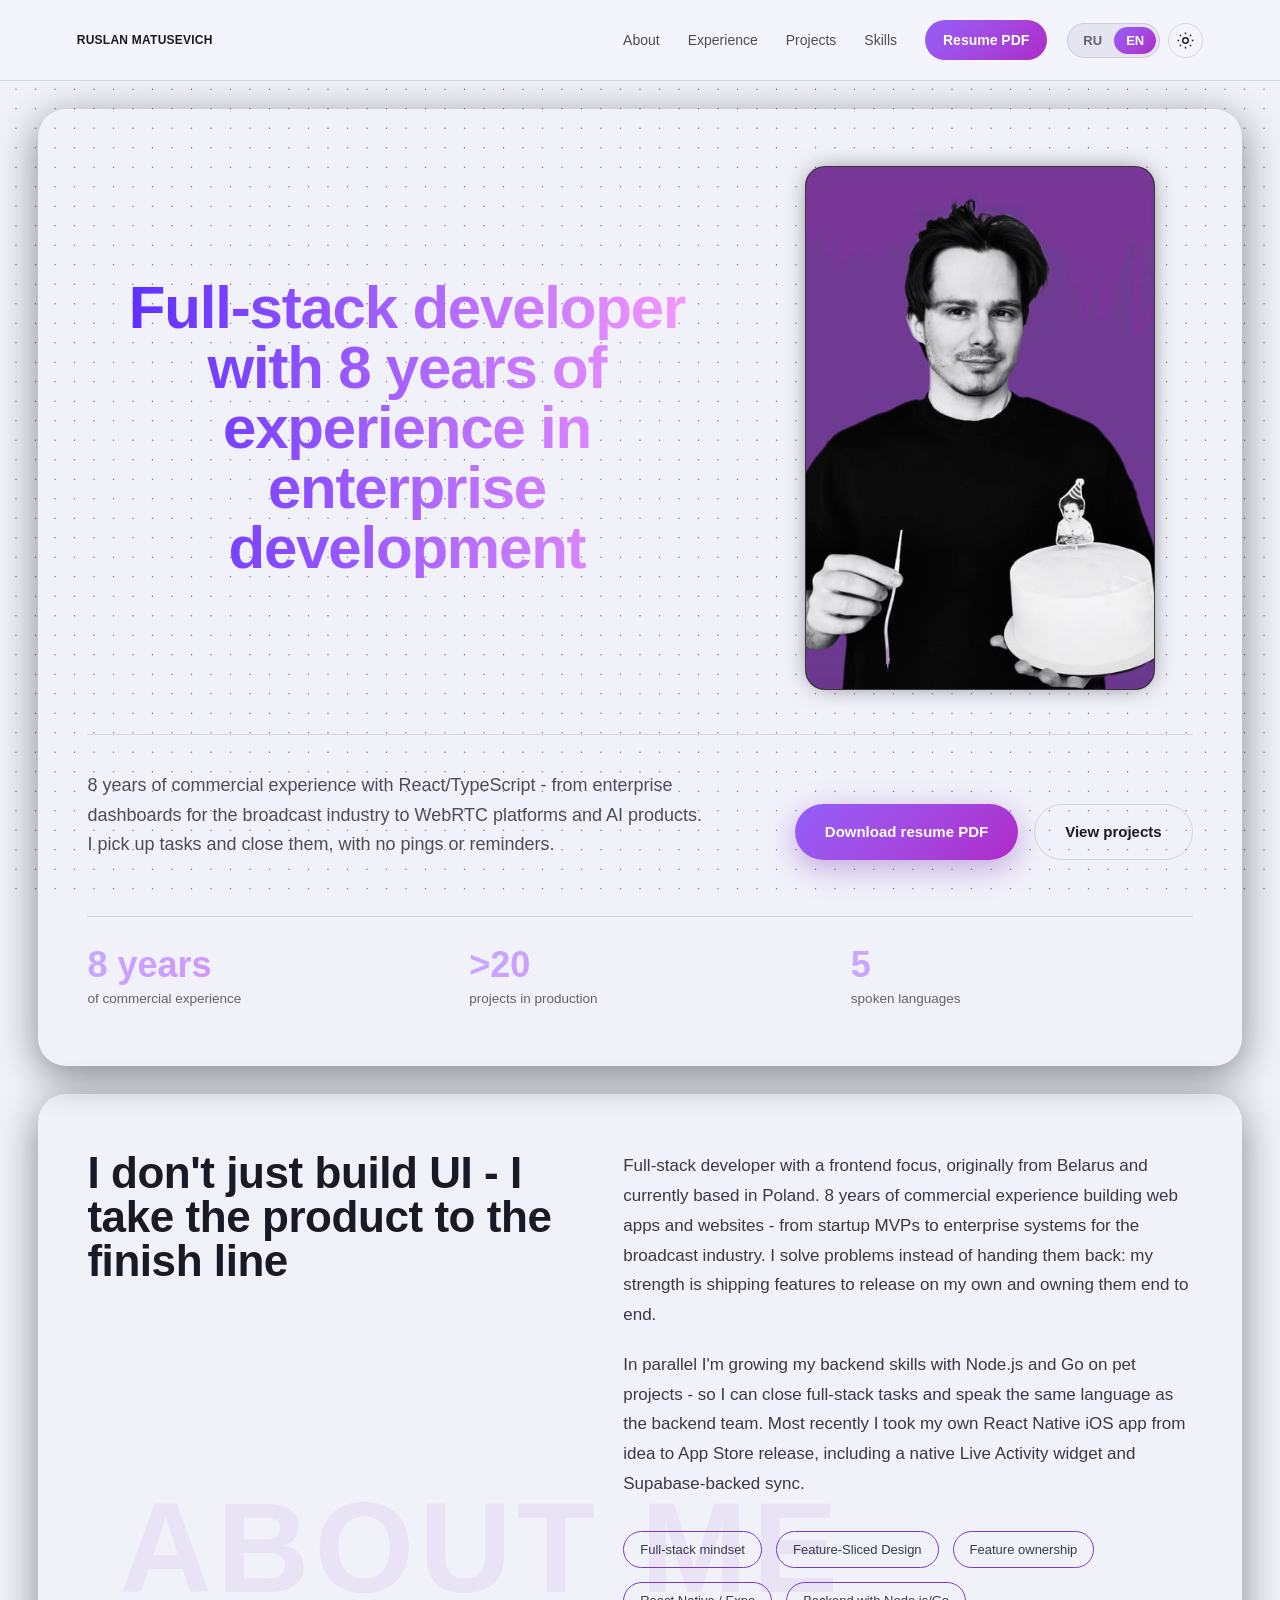
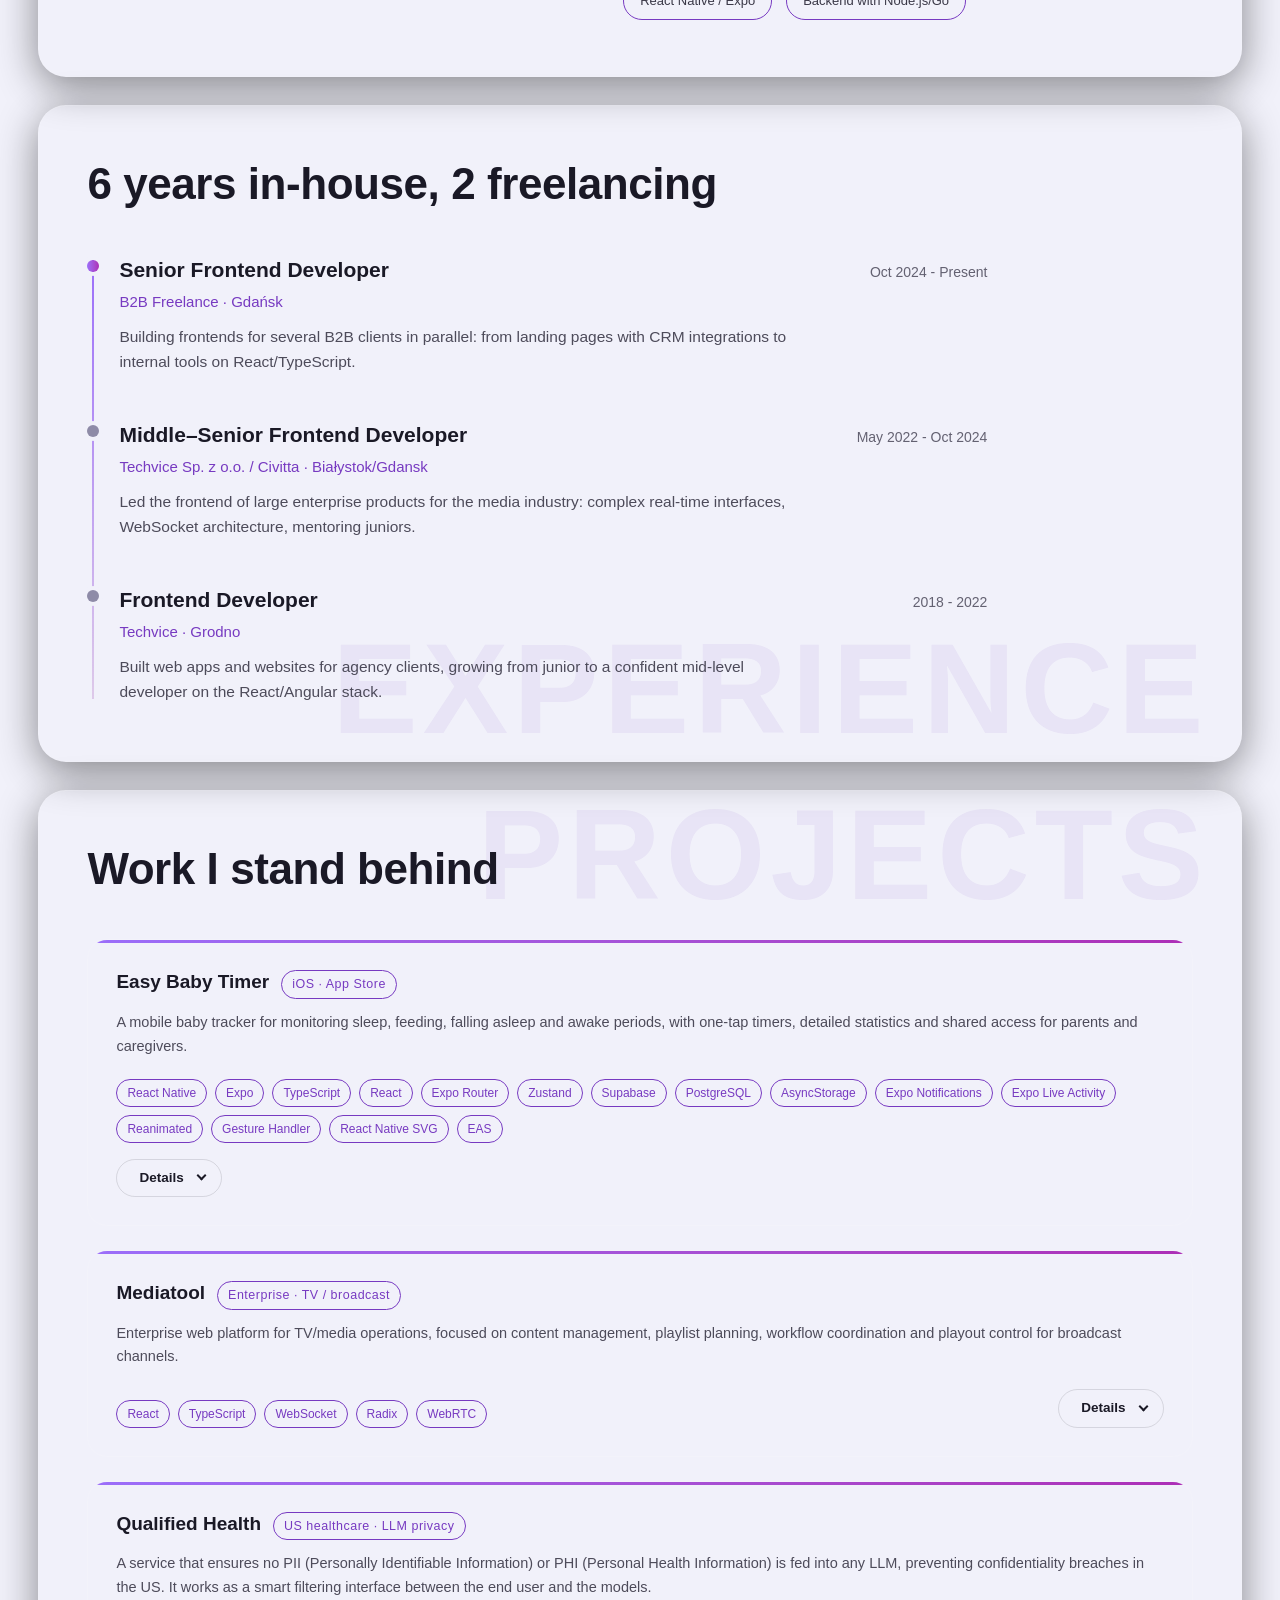
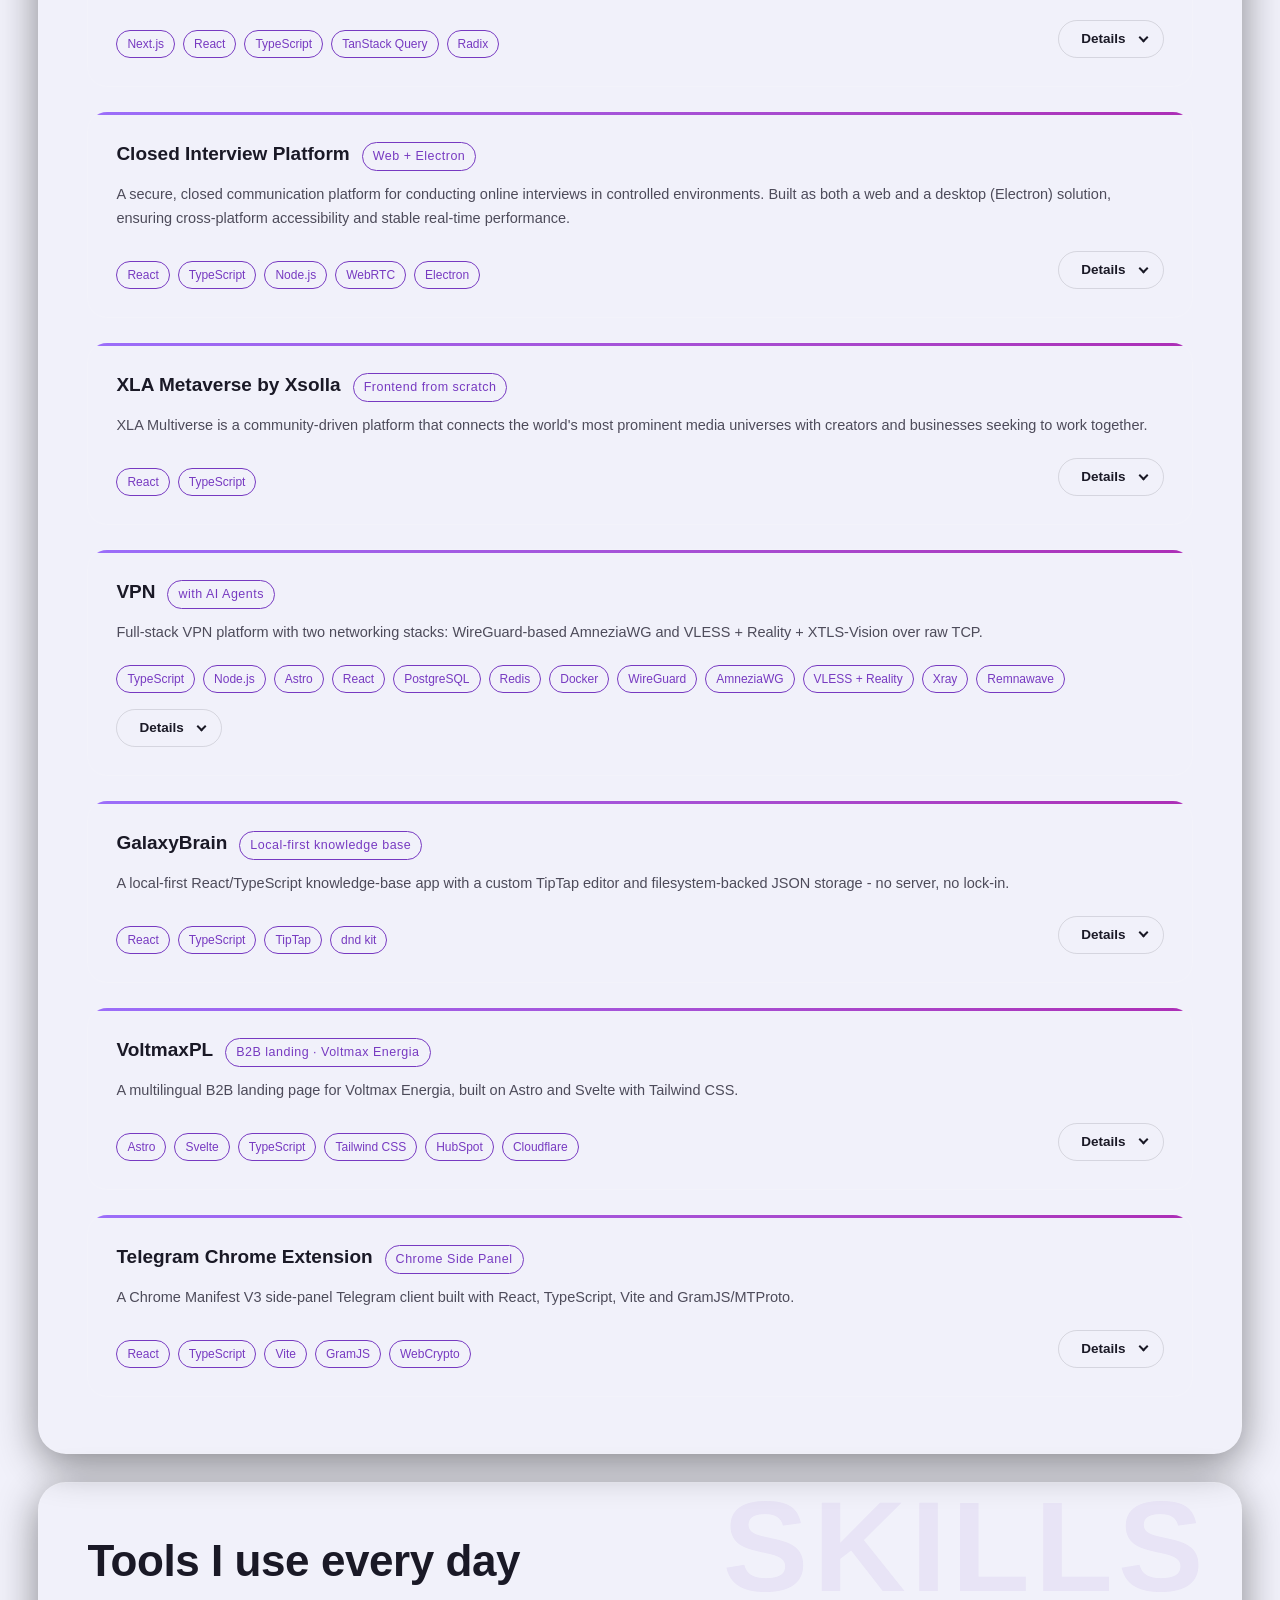
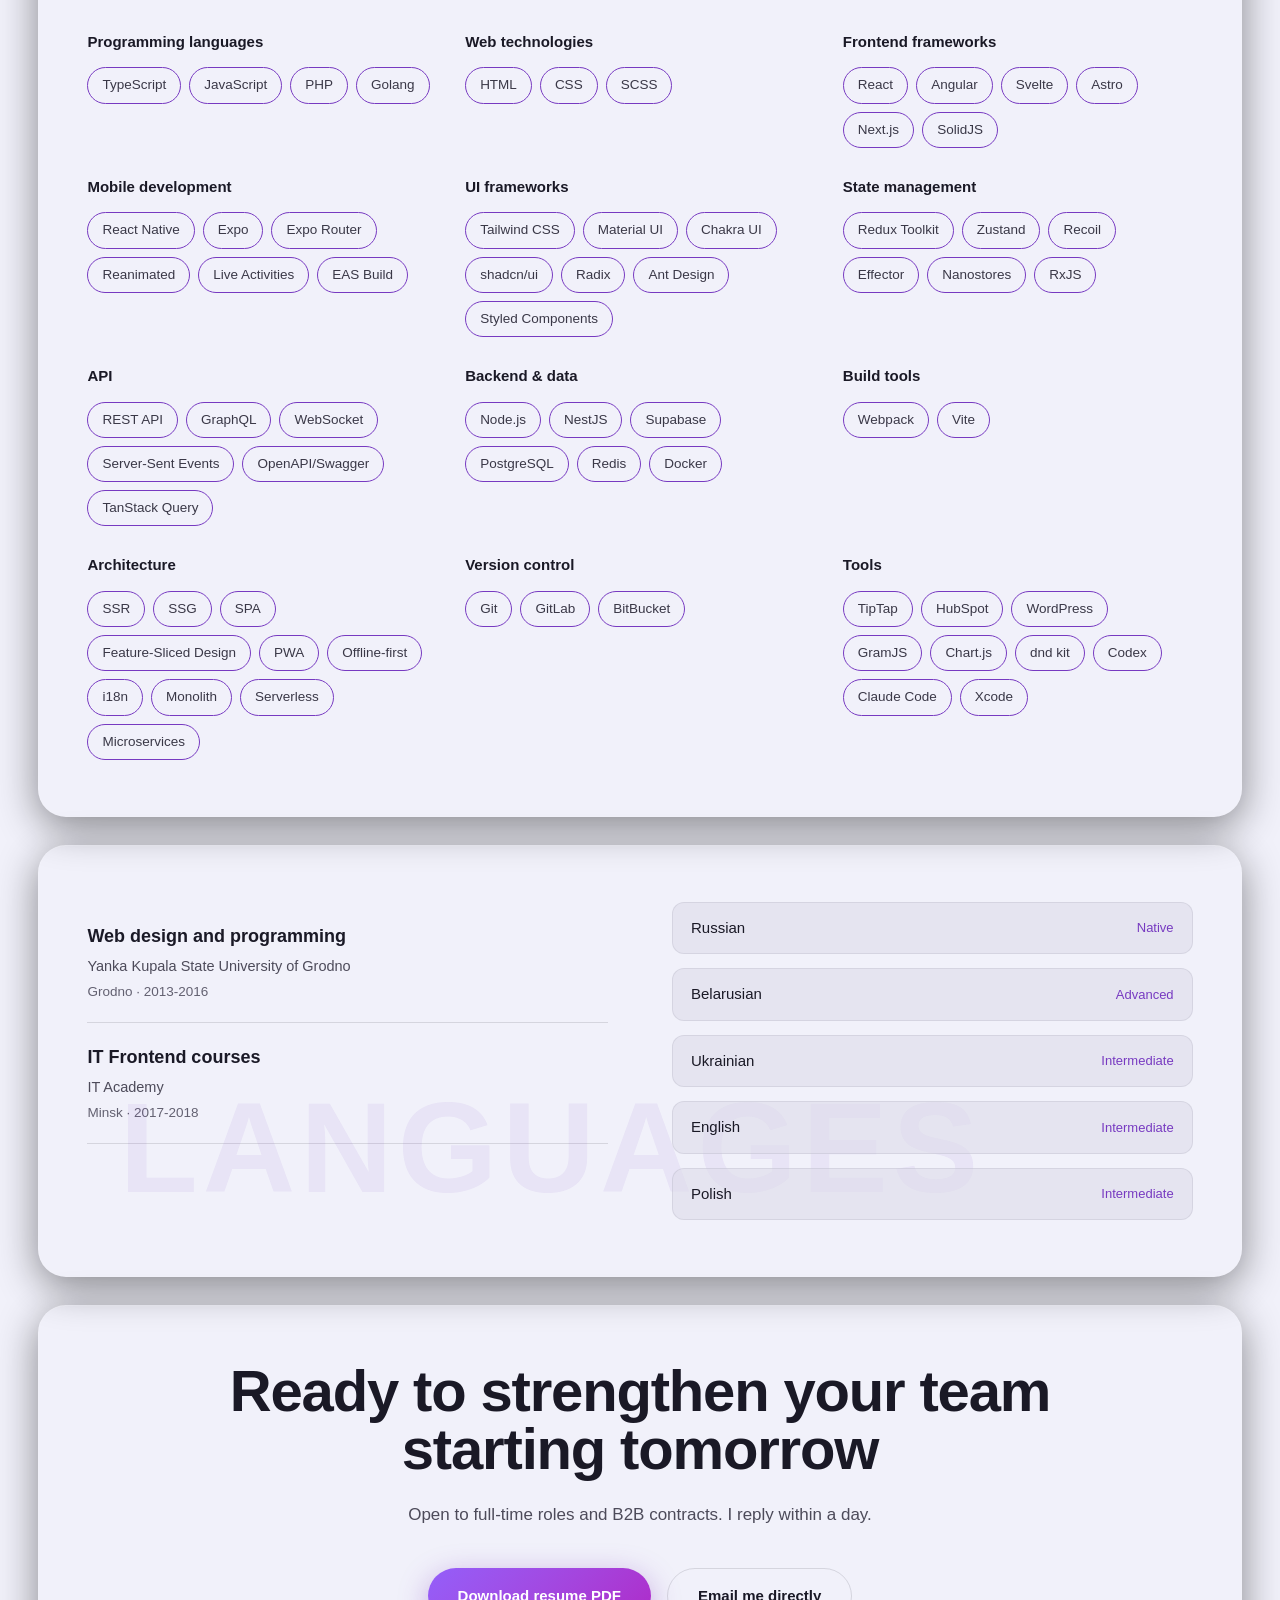
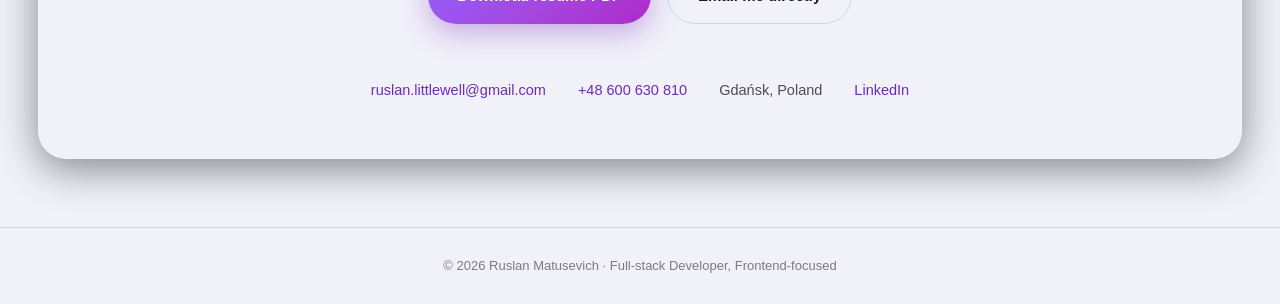
==== commit 4143f012: "Fix tech" ====
--- a/index.html
+++ b/index.html
@@ -10,4 +10,4 @@
           theme === 'light' ? '#f5f2f8' : '#17151f',
         );
       })();
-    </script><meta property="og:type" content="website"><meta property="og:title" content="Ruslan Matusevich - Full-stack Developer, Frontend-focused"><meta property="og:description" content="Full-stack developer with a frontend focus and 8 years of experience in React/TypeScript: enterprise dashboards, WebRTC platforms, AI products and a shipped React Native iOS app. Gdańsk, Poland."><meta property="og:url" content="https://ruslanlittlewell.github.io/"><meta property="og:locale" content="en_US"><meta name="twitter:card" content="summary_large_image"><link rel="stylesheet" href="/assets/ResumePage.CfUWV5WH.css"></head><body><div class="page relative min-h-screen"><div class="page-bg pointer-events-none fixed inset-0 z-0" aria-hidden="true"><!-- <GradientWaves client:idle {...gradientWavesEffect} /> --><style>astro-island,astro-slot,astro-static-slot{display:contents}</style><script>(()=>{var l=(n,t)=>{let i=async()=>{await(await n())()},e=typeof t.value=="object"?t.value:void 0,s={timeout:e==null?void 0:e.timeout};"requestIdleCallback"in window?window.requestIdleCallback(i,s):setTimeout(i,s.timeout||200)};(self.Astro||(self.Astro={})).idle=l;window.dispatchEvent(new Event("astro:idle"));})();</script><script>(()=>{var g=Object.defineProperty;var w=(a,s,c)=>s in a?g(a,s,{enumerable:!0,configurable:!0,writable:!0,value:c}):a[s]=c;var l=(a,s,c)=>w(a,typeof s!="symbol"?s+"":s,c);var E=new Set(["__proto__","constructor","prototype"]);{let a={0:t=>y(t),1:t=>c(t),2:t=>new RegExp(t),3:t=>new Date(t),4:t=>new Map(c(t)),5:t=>new Set(c(t)),6:t=>BigInt(t),7:t=>new URL(t),8:t=>new Uint8Array(t),9:t=>new Uint16Array(t),10:t=>new Uint32Array(t),11:t=>Number.POSITIVE_INFINITY*t},s=t=>{let[p,e]=t;return p in a?a[p](e):void 0},c=t=>t.map(s),y=t=>typeof t!="object"||t===null?t:Object.fromEntries(Object.entries(t).map(([p,e])=>[p,s(e)]));class f extends HTMLElement{constructor(){super(...arguments);l(this,"Component");l(this,"hydrator");l(this,"hydrate",async()=>{var b;if(!this.hydrator||!this.isConnected)return;let e=(b=this.parentElement)==null?void 0:b.closest("astro-island[ssr]");if(e){e.addEventListener("astro:hydrate",this.hydrate,{once:!0});return}let r=this.querySelectorAll("astro-slot"),n={},d=this.querySelectorAll("template[data-astro-template]");for(let o of d){let i=o.closest(this.tagName);i!=null&&i.isSameNode(this)&&(n[o.getAttribute("data-astro-template")||"default"]=o.innerHTML,o.remove())}for(let o of r){let i=o.closest(this.tagName);i!=null&&i.isSameNode(this)&&(n[o.getAttribute("name")||"default"]=o.innerHTML)}let u;try{u=this.hasAttribute("props")?y(JSON.parse(this.getAttribute("props"))):{}}catch(o){let i=this.getAttribute("component-url")||"<unknown>",v=this.getAttribute("component-export");throw v&&(i+=` (export ${v})`),console.error(`[hydrate] Error parsing props for component ${i}`,this.getAttribute("props"),o),o}let h;await this.hydrator(this)(this.Component,u,n,{client:this.getAttribute("client")}),this.removeAttribute("ssr"),this.dispatchEvent(new CustomEvent("astro:hydrate"))});l(this,"unmount",()=>{this.isConnected||this.dispatchEvent(new CustomEvent("astro:unmount"))})}disconnectedCallback(){document.removeEventListener("astro:after-swap",this.unmount),document.addEventListener("astro:after-swap",this.unmount,{once:!0})}connectedCallback(){if(!this.hasAttribute("await-children")||document.readyState==="interactive"||document.readyState==="complete")this.childrenConnectedCallback();else{let e=()=>{document.removeEventListener("DOMContentLoaded",e),r.disconnect(),this.childrenConnectedCallback()},r=new MutationObserver(()=>{var n;((n=this.lastChild)==null?void 0:n.nodeType)===Node.COMMENT_NODE&&this.lastChild.nodeValue==="astro:end"&&(this.lastChild.remove(),e())});r.observe(this,{childList:!0}),document.addEventListener("DOMContentLoaded",e)}}async childrenConnectedCallback(){let e=this.getAttribute("before-hydration-url");e&&await import(e),this.start()}getRetryImportUrl(e){let r=new URL(e,document.baseURI);return r.searchParams.set("astro-retry",Date.now().toString()),r.toString()}async importWithRetry(e){try{return await import(e)}catch(r){return await new Promise(n=>setTimeout(n,1e3)),import(this.getRetryImportUrl(e))}}handleHydrationError(e){let r=this.getAttribute("component-url"),n=new CustomEvent("astro:hydration-error",{cancelable:!0,bubbles:!0,composed:!0,detail:{error:e,componentUrl:r}});this.dispatchEvent(n)&&console.error(`[astro-island] Error hydrating ${r}`,e)}async start(){let e=JSON.parse(this.getAttribute("opts")),r=this.getAttribute("client");if(Astro[r]===void 0){window.addEventListener(`astro:${r}`,()=>this.start(),{once:!0});return}try{await Astro[r](async()=>{let n=this.getAttribute("renderer-url");try{let[d,{default:u}]=await Promise.all([this.importWithRetry(this.getAttribute("component-url")),n?this.importWithRetry(n):Promise.resolve({default:()=>()=>{}})]),h=this.getAttribute("component-export")||"default";if(h.includes(".")){this.Component=d;for(let m of h.split(".")){if(E.has(m)||!this.Component||typeof this.Component!="object"&&typeof this.Component!="function"||!Object.hasOwn(this.Component,m))throw new Error(`Invalid component export path: ${h}`);this.Component=this.Component[m]}}else{if(E.has(h))throw new Error(`Invalid component export path: ${h}`);this.Component=d[h]}return this.hydrator=u,this.hydrate}catch(d){return this.handleHydrationError(d),()=>{}}},e,this)}catch(n){this.handleHydrationError(n)}}attributeChangedCallback(){this.hydrate()}}l(f,"observedAttributes",["props"]),customElements.get("astro-island")||customElements.define("astro-island",f)}})();</script><astro-island uid="1wc2Fz" prefix="r9" component-url="/assets/DotField.M4uJu4if.js" component-export="default" renderer-url="/assets/client.D1mXJsPv.js" props="{&quot;dotRadius&quot;:[0,1.5],&quot;dotSpacing&quot;:[0,18],&quot;cursorRadius&quot;:[0,360],&quot;bulgeStrength&quot;:[0,48],&quot;bulgeOnly&quot;:[0,true],&quot;sparkle&quot;:[0,false],&quot;waveAmplitude&quot;:[0,0],&quot;gradientFrom&quot;:[0,&quot;rgba(168, 85, 247, 0.32)&quot;],&quot;gradientTo&quot;:[0,&quot;rgba(214, 186, 255, 0.18)&quot;],&quot;lightGradientFrom&quot;:[0,&quot;rgb(0, 0, 0)&quot;],&quot;lightGradientTo&quot;:[0,&quot;rgb(0, 0, 0)&quot;]}" ssr client="idle" opts="{&quot;name&quot;:&quot;DotField&quot;,&quot;value&quot;:true}" await-children><div class="dot-field-container"><canvas class="absolute inset-0 h-full w-full"></canvas></div><!--astro:end--></astro-island></div><script>(()=>{var e=async t=>{await(await t())()};(self.Astro||(self.Astro={})).load=e;window.dispatchEvent(new Event("astro:load"));})();</script><astro-island uid="Z1vePNH" prefix="r10" component-url="/assets/Header.C7FgJVZ4.js" component-export="default" renderer-url="/assets/client.D1mXJsPv.js" props="{&quot;locale&quot;:[0,&quot;en&quot;],&quot;nav&quot;:[0,{&quot;about&quot;:[0,&quot;About&quot;],&quot;experience&quot;:[0,&quot;Experience&quot;],&quot;projects&quot;:[0,&quot;Projects&quot;],&quot;skills&quot;:[0,&quot;Skills&quot;],&quot;resume&quot;:[0,&quot;Resume PDF&quot;],&quot;menu&quot;:[0,&quot;Open menu&quot;]}],&quot;brand&quot;:[0,&quot;RUSLAN MATUSEVICH&quot;]}" ssr client="load" opts="{&quot;name&quot;:&quot;Header&quot;,&quot;value&quot;:true}" await-children><header class="site-header sticky top-0 z-50 flex items-center justify-between gap-5 border-b border-white/8 bg-[oklch(0.15_0.02_290/0.75)] px-4 py-4 backdrop-blur-xl transition-transform duration-300 ease-out sm:px-6 lg:px-[6vw] lg:py-5 translate-y-0"><a class="font-display text-[12px] font-bold tracking-[0.02em] whitespace-nowrap" href="/">RUSLAN MATUSEVICH</a><div class="flex items-center gap-4 lg:gap-5"><nav class="site-nav hidden absolute inset-x-0 top-full flex-col items-stretch gap-1 border-b border-white/10 bg-[oklch(0.15_0.02_290/0.97)] px-4 pt-4 pb-5 backdrop-blur-xl nav:static nav:flex nav:flex-row nav:items-center nav:gap-7 nav:border-0 nav:bg-transparent nav:p-0 nav:backdrop-blur-none" aria-label="RUSLAN MATUSEVICH"><a class="border-b border-white/8 px-1 py-3 text-base text-dim transition hover:text-fg nav:border-0 nav:p-0 nav:text-sm" href="#about">About</a><a class="border-b border-white/8 px-1 py-3 text-base text-dim transition hover:text-fg nav:border-0 nav:p-0 nav:text-sm" href="#experience">Experience</a><a class="border-b border-white/8 px-1 py-3 text-base text-dim transition hover:text-fg nav:border-0 nav:p-0 nav:text-sm" href="#projects">Projects</a><a class="border-b border-white/8 px-1 py-3 text-base text-dim transition hover:text-fg nav:border-0 nav:p-0 nav:text-sm" href="#skills">Skills</a><a class="grad-brand mt-3 cursor-pointer rounded-full px-[18px] py-3.5 text-[15px] font-semibold text-white transition hover:brightness-110 nav:mt-0 nav:py-2.5 nav:text-sm" href="/Ruslan_Matusevich_CV_2026.pdf" download="Ruslan_Matusevich_CV_2026.pdf">Resume PDF</a></nav><div class="flex items-center gap-2"><div class="inline-flex items-center rounded-full border border-white/10 bg-white/5 p-[3px]" role="group" aria-label="Language"><a class="rounded-full px-3 py-[7px] text-[13px] leading-none font-semibold transition text-dimmer hover:text-fg" href="/ru/" hrefLang="ru">RU</a><a class="rounded-full px-3 py-[7px] text-[13px] leading-none font-semibold transition grad-brand text-white" href="/" hrefLang="en" aria-current="true">EN</a></div><button type="button" class="theme-toggle relative flex h-[35px] w-[35px] shrink-0 cursor-pointer items-center justify-center overflow-hidden rounded-full border border-white/20 transition hover:border-[oklch(0.7_0.15_300)] hover:bg-white/6" aria-label="Switch to light theme" title="Light theme"><svg class="theme-icon theme-icon-sun" width="19" height="19" viewBox="0 0 24 24" fill="none" stroke="currentColor" stroke-width="1.8" aria-hidden="true"><circle cx="12" cy="12" r="3.5"></circle><path d="M12 2v2M12 20v2M4.93 4.93l1.42 1.42M17.65 17.65l1.42 1.42M2 12h2M20 12h2M4.93 19.07l1.42-1.42M17.65 6.35l1.42-1.42"></path></svg><svg class="theme-icon theme-icon-moon" width="19" height="19" viewBox="0 0 24 24" fill="none" stroke="currentColor" stroke-width="1.8" aria-hidden="true"><path d="M20.2 15.7A8.5 8.5 0 0 1 8.3 3.8 8.5 8.5 0 1 0 20.2 15.7Z"></path></svg></button></div><button type="button" class="flex h-[42px] w-[42px] cursor-pointer flex-col items-center justify-center gap-[5px] rounded-xl border border-white/20 nav:hidden" aria-expanded="false" aria-label="Open menu"><span class="block h-0.5 w-[18px] rounded-full bg-fg transition-transform "></span><span class="block h-0.5 w-[18px] rounded-full bg-fg transition-opacity "></span><span class="block h-0.5 w-[18px] rounded-full bg-fg transition-transform "></span></button></div></header><!--astro:end--></astro-island><main class="relative z-10 px-3 pt-7 pb-10 sm:px-5 lg:px-[3vw]"><section class="magic-bento-section glass relative z-10 mx-auto mb-7 w-full max-w-[1400px] overflow-hidden rounded-[28px] px-5 py-9 sm:px-8 sm:py-12 lg:px-12 lg:py-14"><div class="mb-11 grid gap-10 lg:grid-cols-[minmax(0,3fr)_minmax(0,2fr)] lg:items-center"><h1 class="text-center font-display text-[clamp(34px,5vw,60px)] leading-[0.98] font-bold tracking-[-0.02em]">Full-stack developer with 8 years of experience<!-- --> <span>in enterprise development</span></h1><div class="profile-card-wrapper relative w-full max-w-[350px] justify-self-center" data-profile-card="true"><div class="profile-card-behind" aria-hidden="true"></div><div class="profile-card-shell"><div class="profile-card-surface"><div class="profile-card-shine" aria-hidden="true"></div><div class="profile-card-glare" aria-hidden="true"></div><img src="/profile.jpg" alt="Ruslan Matusevich - profile photo" width="400" height="600" fetchPriority="high" class="profile-card-avatar block h-auto w-full object-cover"/></div></div></div></div><div class="grid gap-7 border-t border-white/10 pt-9 lg:grid-cols-[1.3fr_auto] lg:items-end"><p class="max-w-[620px] text-lg leading-[1.65] text-dim">8 years of commercial experience with React/TypeScript - from enterprise dashboards for the broadcast industry to WebRTC platforms and AI products. I pick up tasks and close them, with no pings or reminders.</p><div class="flex flex-wrap gap-4 max-sm:*:w-full"><a class="inline-flex cursor-pointer items-center justify-center gap-2 rounded-full text-[15px] font-semibold whitespace-nowrap transition grad-brand shadow-cta px-[30px] py-4 text-white hover:-translate-y-px hover:brightness-110" href="/Ruslan_Matusevich_CV_2026.pdf" download="Ruslan_Matusevich_CV_2026.pdf">Download resume PDF</a><a class="inline-flex cursor-pointer items-center justify-center gap-2 rounded-full text-[15px] font-semibold whitespace-nowrap transition border border-white/20 px-[30px] py-4 text-fg hover:border-[oklch(0.7_0.15_300)] hover:bg-white/5" href="#projects">View projects</a></div></div><div class="mt-14 grid grid-cols-2 gap-y-6 border-t border-white/10 pt-7 sm:grid-cols-3 sm:gap-x-10"><div class="sm:border-r sm:border-white/10 sm:pr-10 sm:last:border-r-0"><div class="grad-stat font-display text-4xl font-bold">8 years</div><div class="mt-1 text-[13.5px] text-dimmer">of commercial experience</div></div><div class="sm:border-r sm:border-white/10 sm:pr-10 sm:last:border-r-0"><div class="grad-stat font-display text-4xl font-bold">&gt;20</div><div class="mt-1 text-[13.5px] text-dimmer">projects in production</div></div><div class="sm:border-r sm:border-white/10 sm:pr-10 sm:last:border-r-0"><div class="grad-stat font-display text-4xl font-bold">5</div><div class="mt-1 text-[13.5px] text-dimmer">spoken languages</div></div></div></section><section class="magic-bento-section glass relative z-10 mx-auto mb-7 w-full max-w-[1400px] overflow-hidden rounded-[28px] px-5 py-9 sm:px-8 sm:py-12 lg:px-12 lg:py-14" id="about"><div class="grid gap-8 lg:grid-cols-[0.9fr_1.1fr] lg:items-start lg:gap-[70px]"><div><div class="section-eyebrow pointer-events-none absolute bottom-2 font-bold right-4 z-0 max-w-[95%] overflow-hidden font-display text-[clamp(58px,10vw,150px)] leading-none tracking-[0.04em] whitespace-nowrap uppercase text-accent opacity-[0.07] select-none sm:left-8">ABOUT ME</div><h2 class="font-display text-[clamp(30px,3.5vw,44px)] font-bold tracking-[-0.01em]">I don&#x27;t just build UI - I take the product to the finish line</h2></div><div><p class="text-[17px] leading-[1.75] text-muted ">Full-stack developer with a frontend focus, originally from Belarus and currently based in Poland. 8 years of commercial experience building web apps and websites - from startup MVPs to enterprise systems for the broadcast industry. I solve problems instead of handing them back: my strength is shipping features to release on my own and owning them end to end.</p><p class="text-[17px] leading-[1.75] text-muted mt-5">In parallel I&#x27;m growing my backend skills with Node.js and Go on pet projects - so I can close full-stack tasks and speak the same language as the backend team. Most recently I took my own React Native iOS app from idea to App Store release, including a native Live Activity widget and Supabase-backed sync.</p><div class="mt-8 flex flex-wrap gap-3.5"><span class="glass-chip rounded-full px-4 py-2 text-[13px] text-muted">Full-stack mindset</span><span class="glass-chip rounded-full px-4 py-2 text-[13px] text-muted">Feature-Sliced Design</span><span class="glass-chip rounded-full px-4 py-2 text-[13px] text-muted">Feature ownership</span><span class="glass-chip rounded-full px-4 py-2 text-[13px] text-muted">React Native / Expo</span><span class="glass-chip rounded-full px-4 py-2 text-[13px] text-muted">Backend with Node.js/Go</span></div></div></div></section><section class="magic-bento-section glass relative z-10 mx-auto mb-7 w-full max-w-[1400px] overflow-hidden rounded-[28px] px-5 py-9 sm:px-8 sm:py-12 lg:px-12 lg:py-14" id="experience"><div class="section-eyebrow pointer-events-none absolute bottom-2 font-bold z-0 max-w-[95%] overflow-hidden font-display text-[clamp(58px,10vw,150px)] leading-none tracking-[0.04em] whitespace-nowrap uppercase text-accent opacity-[0.07] select-none sm:left-8 !left-[unset] right-8">EXPERIENCE</div><h2 class="mb-10 font-display text-[clamp(30px,3.5vw,44px)] font-bold tracking-[-0.01em] lg:mb-12">6 years in-house, 2 freelancing</h2><div class="relative max-w-[900px] pl-8"><span class="timeline-line absolute top-1.5 bottom-1.5 left-[5px] w-0.5" aria-hidden="true"></span><article class="relative "><span class="absolute top-1.5 -left-8 h-3 w-3 rounded-full ring-4 ring-bg grad-line" aria-hidden="true"></span><div class="mb-1.5 flex flex-wrap items-baseline justify-between gap-2"><h3 class="font-display text-[21px] font-semibold">Senior Frontend Developer</h3><span class="text-sm text-dimmer">Oct 2024 - Present</span></div><div class="mb-2.5 text-[15px] text-accent">B2B Freelance<!-- --> · <!-- -->Gdańsk</div><p class="max-w-[680px] text-[15.5px] leading-[1.65] text-dim">Building frontends for several B2B clients in parallel: from landing pages with CRM integrations to internal tools on React/TypeScript.</p></article><article class="relative mt-11"><span class="absolute top-1.5 -left-8 h-3 w-3 rounded-full ring-4 ring-bg timeline-dot" aria-hidden="true"></span><div class="mb-1.5 flex flex-wrap items-baseline justify-between gap-2"><h3 class="font-display text-[21px] font-semibold">Middle–Senior Frontend Developer</h3><span class="text-sm text-dimmer">May 2022 - Oct 2024</span></div><div class="mb-2.5 text-[15px] text-accent">Techvice Sp. z o.o. / Civitta<!-- --> · <!-- -->Białystok/Gdansk</div><p class="max-w-[680px] text-[15.5px] leading-[1.65] text-dim">Led the frontend of large enterprise products for the media industry: complex real-time interfaces, WebSocket architecture, mentoring juniors.</p></article><article class="relative mt-11"><span class="absolute top-1.5 -left-8 h-3 w-3 rounded-full ring-4 ring-bg timeline-dot" aria-hidden="true"></span><div class="mb-1.5 flex flex-wrap items-baseline justify-between gap-2"><h3 class="font-display text-[21px] font-semibold">Frontend Developer</h3><span class="text-sm text-dimmer">2018 - 2022</span></div><div class="mb-2.5 text-[15px] text-accent">Techvice<!-- --> · <!-- -->Grodno</div><p class="max-w-[680px] text-[15.5px] leading-[1.65] text-dim">Built web apps and websites for agency clients, growing from junior to a confident mid-level developer on the React/Angular stack.</p></article></div></section><astro-island uid="Z2T9zB" prefix="r14" component-url="/assets/Projects.CYMYPYnO.js" component-export="default" renderer-url="/assets/client.D1mXJsPv.js" props="{&quot;content&quot;:[0,{&quot;eyebrow&quot;:[0,&quot;PROJECTS&quot;],&quot;title&quot;:[0,&quot;Work I stand behind&quot;],&quot;moreLabel&quot;:[0,&quot;Details&quot;],&quot;lessLabel&quot;:[0,&quot;Collapse&quot;],&quot;featuresLabel&quot;:[0,&quot;Key features&quot;],&quot;items&quot;:[1,[[0,{&quot;title&quot;:[0,&quot;Easy Baby Timer&quot;],&quot;tagline&quot;:[0,&quot;iOS · App Store&quot;],&quot;summary&quot;:[0,&quot;A mobile baby tracker for monitoring sleep, feeding, falling asleep and awake periods, with one-tap timers, detailed statistics and shared access for parents and caregivers.&quot;],&quot;details&quot;:[1,[[0,&quot;Designed and developed the app from scratch, covering architecture, UI/UX, local data storage, cloud synchronization, authentication, localization and platform-specific features.&quot;],[0,&quot;Built an offline-first architecture where local changes are stored in a persistent queue and synchronized with Supabase when connectivity is available. The synchronization layer supports conflict-resistant updates, deletions, shared profiles and live activities started on another device.&quot;],[0,&quot;Developed a custom calendar timeline with gesture-based zooming, real-time activity visualization, navigation between periods and detailed statistics.&quot;]]],&quot;features&quot;:[1,[[0,&quot;One-tap activity timers with configurable reminders&quot;],[0,&quot;iOS Live Activities and Dynamic Island support&quot;],[0,&quot;Interactive 24-hour timeline with pinch-to-zoom&quot;],[0,&quot;Daily, weekly and monthly calendar views&quot;],[0,&quot;Activity history creation, editing and deletion&quot;],[0,&quot;Statistics for sleep, feeding, awake time and milk volume&quot;],[0,&quot;Age-based sleep schedules and routine recommendations&quot;],[0,&quot;Multiple child profiles&quot;],[0,&quot;Shared access for parents and caregivers via invite codes&quot;],[0,&quot;Offline-first storage and multi-device cloud synchronization&quot;],[0,&quot;Authentication and account-based data recovery&quot;],[0,&quot;PRO features, trial management and subscription states&quot;],[0,&quot;Light and dark themes&quot;],[0,&quot;Localization in nine languages&quot;]]],&quot;stack&quot;:[1,[[0,&quot;React Native&quot;],[0,&quot;Expo&quot;],[0,&quot;TypeScript&quot;],[0,&quot;React&quot;],[0,&quot;Expo Router&quot;],[0,&quot;Zustand&quot;],[0,&quot;Supabase&quot;],[0,&quot;PostgreSQL&quot;],[0,&quot;AsyncStorage&quot;],[0,&quot;Expo Notifications&quot;],[0,&quot;Expo Live Activity&quot;],[0,&quot;Reanimated&quot;],[0,&quot;Gesture Handler&quot;],[0,&quot;React Native SVG&quot;],[0,&quot;EAS&quot;]]]}],[0,{&quot;title&quot;:[0,&quot;Mediatool&quot;],&quot;tagline&quot;:[0,&quot;Enterprise · TV / broadcast&quot;],&quot;summary&quot;:[0,&quot;Enterprise web platform for TV/media operations, focused on content management, playlist planning, workflow coordination and playout control for broadcast channels.&quot;],&quot;details&quot;:[1,[[0,&quot;Developed and maintained a large-scale React-based media management platform used for planning, organizing, validating and monitoring broadcast content. The system supports complex scheduling workflows, content metadata management, live playlist operations, real-time updates, role-based access and multi-channel configuration.&quot;]]],&quot;features&quot;:[1,[[0,&quot;Content Manager for programs, episodes, promos, commercials, IDs, blocks, metadata, segmentation, music cues and run logs&quot;],[0,&quot;Planner module for building broadcast schedules with macro/micro blocks, drag-and-drop ordering, autofill/fillout tools, commercial assignment, playlist import/export, CSV/XLS downloads and schedule synchronization&quot;],[0,&quot;Workflow module for task management, timelines, labels, members, assignments, live task updates, filtering, searching and task export&quot;],[0,&quot;Playout module for on-air schedules, micro/macro views, dummy events, metadata, event ordering and day-level operations&quot;],[0,&quot;Playlist Checker and alerting tools for damaged files, on-air status, global system alerts and operational issues&quot;],[0,&quot;Live multiviewer with multiple player backends: HTML5/WebRTC, SLDP, MSE and Redge&quot;],[0,&quot;Role-based navigation and permissions for planner, playout, global, admin and supervisor accounts&quot;],[0,&quot;Responsive mobile experience for dashboard, workflow, live preview and event monitoring&quot;],[0,&quot;Global and channel-level settings for AV, FTP, metadata, email, workflow, planner, playout and playlist checker modules&quot;],[0,&quot;Real-time updates over WebSocket for planner and workflow data&quot;],[0,&quot;Authentication, password recovery, user settings, profile management, notifications and two-factor flows&quot;]]],&quot;stack&quot;:[1,[[0,&quot;React&quot;],[0,&quot;TypeScript&quot;],[0,&quot;WebSocket&quot;],[0,&quot;Radix&quot;],[0,&quot;WebRTC&quot;]]]}],[0,{&quot;title&quot;:[0,&quot;Qualified Health&quot;],&quot;tagline&quot;:[0,&quot;US healthcare · LLM privacy&quot;],&quot;summary&quot;:[0,&quot;A service that ensures no PII (Personally Identifiable Information) or PHI (Personal Health Information) is fed into any LLM, preventing confidentiality breaches in the US. It works as a smart filtering interface between the end user and the models.&quot;],&quot;details&quot;:[1,[[0,&quot;I was responsible for developing the web applications for the project. The first is a chat application for client communication. The second is an admin panel for configuring system settings and creating or editing the filters that keep sensitive data like PII and PHI from leaking to third-party services. I also contributed to backend development.&quot;]]],&quot;stack&quot;:[1,[[0,&quot;Next.js&quot;],[0,&quot;React&quot;],[0,&quot;TypeScript&quot;],[0,&quot;TanStack Query&quot;],[0,&quot;Radix&quot;]]]}],[0,{&quot;title&quot;:[0,&quot;Closed Interview Platform&quot;],&quot;tagline&quot;:[0,&quot;Web + Electron&quot;],&quot;summary&quot;:[0,&quot;A secure, closed communication platform for conducting online interviews in controlled environments. Built as both a web and a desktop (Electron) solution, ensuring cross-platform accessibility and stable real-time performance.&quot;],&quot;details&quot;:[1,[[0,&quot;I developed the system using React + TypeScript on the frontend and Node.js on the backend, with a real-time architecture based on WebRTC. The platform supports reconnectable peer sessions and multi-peer connections, allowing stable communication even under unstable network conditions.&quot;],[0,&quot;The project required handling complex real-time state synchronization, peer lifecycle management and cross-platform packaging for Electron, with a strong focus on reliability and low-latency communication.&quot;]]],&quot;features&quot;:[1,[[0,&quot;Creation and management of private interview rooms&quot;],[0,&quot;Real-time video/audio communication over WebRTC&quot;],[0,&quot;Automatic peer reconnection and multi-peer session handling&quot;],[0,&quot;Internal real-time chat&quot;],[0,&quot;Secure file sharing between participants&quot;],[0,&quot;Simulation of system errors for testing and scenario control&quot;],[0,&quot;Donation simulation mechanics within sessions&quot;]]],&quot;stack&quot;:[1,[[0,&quot;React&quot;],[0,&quot;TypeScript&quot;],[0,&quot;Node.js&quot;],[0,&quot;WebRTC&quot;],[0,&quot;Electron&quot;]]]}],[0,{&quot;title&quot;:[0,&quot;XLA Metaverse by Xsolla&quot;],&quot;tagline&quot;:[0,&quot;Frontend from scratch&quot;],&quot;summary&quot;:[0,&quot;XLA Multiverse is a community-driven platform that connects the world&#39;s most prominent media universes with creators and businesses seeking to work together.&quot;],&quot;details&quot;:[1,[[0,&quot;I was responsible for developing the frontend part of the application from scratch. I worked with the backend team to set up a fast and reliable system based on autogenerated content, with a dynamic form builder that lets users conveniently compose content for their metaverses.&quot;],[0,&quot;We also collaborated with another international team building an additional part of the system, to deliver a high-quality product for the client.&quot;]]],&quot;stack&quot;:[1,[[0,&quot;React&quot;],[0,&quot;TypeScript&quot;]]]}],[0,{&quot;title&quot;:[0,&quot;VPN&quot;],&quot;tagline&quot;:[0,&quot;with AI Agents&quot;],&quot;summary&quot;:[0,&quot;Full-stack VPN platform with two networking stacks: WireGuard-based AmneziaWG and VLESS + Reality + XTLS-Vision over raw TCP.&quot;],&quot;details&quot;:[1,[[0,&quot;Built an Astro/React website, a Telegram bot, an admin dashboard, billing webhooks, automated VPN config provisioning, traffic accounting, subscription lifecycle management and Docker-based deployment infrastructure.&quot;],[0,&quot;Implemented AmneziaWG tunnels with WireGuard encryption and UDP obfuscation, plus a DPI-resistant VLESS + Reality + XTLS-Vision stack without WebSocket/gRPC. VLESS provisioning runs through the Remnawave REST API and Xray nodes, covering user creation, suspension and removal, persistent subscription links, and access synchronization with billing.&quot;]]],&quot;stack&quot;:[1,[[0,&quot;TypeScript&quot;],[0,&quot;Node.js&quot;],[0,&quot;Astro&quot;],[0,&quot;React&quot;],[0,&quot;PostgreSQL&quot;],[0,&quot;Redis&quot;],[0,&quot;Docker&quot;],[0,&quot;WireGuard&quot;],[0,&quot;AmneziaWG&quot;],[0,&quot;VLESS + Reality&quot;],[0,&quot;Xray&quot;],[0,&quot;Remnawave&quot;]]]}],[0,{&quot;title&quot;:[0,&quot;GalaxyBrain&quot;],&quot;tagline&quot;:[0,&quot;Local-first knowledge base&quot;],&quot;summary&quot;:[0,&quot;A local-first React/TypeScript knowledge-base app with a custom TipTap editor and filesystem-backed JSON storage - no server, no lock-in.&quot;],&quot;details&quot;:[1,[[0,&quot;Implemented multi-pane navigation, drag-and-drop tabs, page links, templates, computed variables, metadata aggregation and image handling.&quot;]]],&quot;stack&quot;:[1,[[0,&quot;React&quot;],[0,&quot;TypeScript&quot;],[0,&quot;TipTap&quot;],[0,&quot;dnd kit&quot;]]]}],[0,{&quot;title&quot;:[0,&quot;VoltmaxPL&quot;],&quot;tagline&quot;:[0,&quot;B2B landing · Voltmax Energia&quot;],&quot;summary&quot;:[0,&quot;A multilingual B2B landing page for Voltmax Energia, built on Astro and Svelte with Tailwind CSS.&quot;],&quot;details&quot;:[1,[[0,&quot;Implemented an interactive energy savings calculator, multi-step lead forms, HubSpot CRM integration over OAuth, file uploads, UTM tracking, SEO setup and deployment to Cloudflare.&quot;]]],&quot;stack&quot;:[1,[[0,&quot;Astro&quot;],[0,&quot;Svelte&quot;],[0,&quot;TypeScript&quot;],[0,&quot;Tailwind CSS&quot;],[0,&quot;HubSpot&quot;],[0,&quot;Cloudflare&quot;]]]}],[0,{&quot;title&quot;:[0,&quot;Telegram Chrome Extension&quot;],&quot;tagline&quot;:[0,&quot;Chrome Side Panel&quot;],&quot;summary&quot;:[0,&quot;A Chrome Manifest V3 side-panel Telegram client built with React, TypeScript, Vite and GramJS/MTProto.&quot;],&quot;details&quot;:[1,[[0,&quot;Implemented QR/phone/2FA authentication, encrypted session storage with WebCrypto, live dialog updates, chat history pagination, rich media rendering, notifications, and message/file sending, editing and deletion.&quot;]]],&quot;stack&quot;:[1,[[0,&quot;React&quot;],[0,&quot;TypeScript&quot;],[0,&quot;Vite&quot;],[0,&quot;GramJS&quot;],[0,&quot;WebCrypto&quot;]]]}]]]}]}" ssr client="load" opts="{&quot;name&quot;:&quot;Projects&quot;,&quot;value&quot;:true}" await-children><section class="magic-bento-section glass relative z-10 mx-auto mb-7 w-full max-w-[1400px] overflow-hidden rounded-[28px] px-5 py-9 sm:px-8 sm:py-12 lg:px-12 lg:py-14" id="projects"><div class="section-eyebrow pointer-events-none absolute bottom-2 font-bold z-0 max-w-[95%] overflow-hidden font-display text-[clamp(58px,10vw,150px)] leading-none tracking-[0.04em] whitespace-nowrap uppercase text-accent opacity-[0.07] select-none sm:left-8 !left-[unset] right-8 top-0">PROJECTS</div><h2 class="mb-10 font-display text-[clamp(30px,3.5vw,44px)] font-bold tracking-[-0.01em] lg:mb-12">Work I stand behind</h2><div data-orientation="vertical" data-slot="accordion" class="grid items-start gap-6"><article data-orientation="vertical" data-hidden="" data-index="-1" data-closed="" data-slot="accordion-item" class="min-w-0 glass-soft relative flex flex-col overflow-hidden rounded-[20px] p-7 transition-colors hover:border-[oklch(0.6_0.15_300/0.5)] hover:bg-white/8"><span class="grad-line absolute inset-x-0 top-0 h-[3px]" aria-hidden="true"></span><header class="mb-3 flex flex-wrap items-baseline gap-x-3 gap-y-1.5"><h3 class="font-display text-[19px] font-semibold">Easy Baby Timer</h3><span class="glass-chip rounded-full border-[oklch(0.6_0.15_300/0.35)] px-2.5 py-1 text-[12.5px] tracking-[0.04em] text-accent">iOS · App Store</span></header><p class="text-[14.5px] leading-[1.65] text-dim">A mobile baby tracker for monitoring sleep, feeding, falling asleep and awake periods, with one-tap timers, detailed statistics and shared access for parents and caregivers.</p><div data-orientation="vertical" data-hidden="" data-index="-1" data-closed="" hidden="" id="base-ui-_r14R_7H1_" aria-labelledby="base-ui-_r14R_7H2_" role="region" style="--accordion-panel-height:auto;--accordion-panel-width:auto" data-slot="accordion-content" class="accordion-panel"><div class="accordion-panel-content project-details mt-4.5 border-t border-white/8 pt-4.5"><p class="text-[14.5px] leading-[1.65] text-dim ">Designed and developed the app from scratch, covering architecture, UI/UX, local data storage, cloud synchronization, authentication, localization and platform-specific features.</p><p class="text-[14.5px] leading-[1.65] text-dim mt-3.5">Built an offline-first architecture where local changes are stored in a persistent queue and synchronized with Supabase when connectivity is available. The synchronization layer supports conflict-resistant updates, deletions, shared profiles and live activities started on another device.</p><p class="text-[14.5px] leading-[1.65] text-dim mt-3.5">Developed a custom calendar timeline with gesture-based zooming, real-time activity visualization, navigation between periods and detailed statistics.</p><h4 class="mt-5 mb-3 text-[13px] font-semibold tracking-[0.08em] text-accent uppercase">Key features</h4><ul class="flex flex-col gap-2.5"><li class="relative pl-[18px] text-sm leading-[1.55] text-dim before:absolute before:top-2 before:left-0 before:h-[5px] before:w-[5px] before:rounded-full before:bg-accent before:content-[&#x27;&#x27;]">One-tap activity timers with configurable reminders</li><li class="relative pl-[18px] text-sm leading-[1.55] text-dim before:absolute before:top-2 before:left-0 before:h-[5px] before:w-[5px] before:rounded-full before:bg-accent before:content-[&#x27;&#x27;]">iOS Live Activities and Dynamic Island support</li><li class="relative pl-[18px] text-sm leading-[1.55] text-dim before:absolute before:top-2 before:left-0 before:h-[5px] before:w-[5px] before:rounded-full before:bg-accent before:content-[&#x27;&#x27;]">Interactive 24-hour timeline with pinch-to-zoom</li><li class="relative pl-[18px] text-sm leading-[1.55] text-dim before:absolute before:top-2 before:left-0 before:h-[5px] before:w-[5px] before:rounded-full before:bg-accent before:content-[&#x27;&#x27;]">Daily, weekly and monthly calendar views</li><li class="relative pl-[18px] text-sm leading-[1.55] text-dim before:absolute before:top-2 before:left-0 before:h-[5px] before:w-[5px] before:rounded-full before:bg-accent before:content-[&#x27;&#x27;]">Activity history creation, editing and deletion</li><li class="relative pl-[18px] text-sm leading-[1.55] text-dim before:absolute before:top-2 before:left-0 before:h-[5px] before:w-[5px] before:rounded-full before:bg-accent before:content-[&#x27;&#x27;]">Statistics for sleep, feeding, awake time and milk volume</li><li class="relative pl-[18px] text-sm leading-[1.55] text-dim before:absolute before:top-2 before:left-0 before:h-[5px] before:w-[5px] before:rounded-full before:bg-accent before:content-[&#x27;&#x27;]">Age-based sleep schedules and routine recommendations</li><li class="relative pl-[18px] text-sm leading-[1.55] text-dim before:absolute before:top-2 before:left-0 before:h-[5px] before:w-[5px] before:rounded-full before:bg-accent before:content-[&#x27;&#x27;]">Multiple child profiles</li><li class="relative pl-[18px] text-sm leading-[1.55] text-dim before:absolute before:top-2 before:left-0 before:h-[5px] before:w-[5px] before:rounded-full before:bg-accent before:content-[&#x27;&#x27;]">Shared access for parents and caregivers via invite codes</li><li class="relative pl-[18px] text-sm leading-[1.55] text-dim before:absolute before:top-2 before:left-0 before:h-[5px] before:w-[5px] before:rounded-full before:bg-accent before:content-[&#x27;&#x27;]">Offline-first storage and multi-device cloud synchronization</li><li class="relative pl-[18px] text-sm leading-[1.55] text-dim before:absolute before:top-2 before:left-0 before:h-[5px] before:w-[5px] before:rounded-full before:bg-accent before:content-[&#x27;&#x27;]">Authentication and account-based data recovery</li><li class="relative pl-[18px] text-sm leading-[1.55] text-dim before:absolute before:top-2 before:left-0 before:h-[5px] before:w-[5px] before:rounded-full before:bg-accent before:content-[&#x27;&#x27;]">PRO features, trial management and subscription states</li><li class="relative pl-[18px] text-sm leading-[1.55] text-dim before:absolute before:top-2 before:left-0 before:h-[5px] before:w-[5px] before:rounded-full before:bg-accent before:content-[&#x27;&#x27;]">Light and dark themes</li><li class="relative pl-[18px] text-sm leading-[1.55] text-dim before:absolute before:top-2 before:left-0 before:h-[5px] before:w-[5px] before:rounded-full before:bg-accent before:content-[&#x27;&#x27;]">Localization in nine languages</li></ul></div></div><div class="mt-auto flex flex-wrap items-end justify-between gap-4 pt-5"><div class="flex flex-wrap gap-2"><span class="glass-chip rounded-full px-2.5 py-[5px] text-xs text-accent">React Native</span><span class="glass-chip rounded-full px-2.5 py-[5px] text-xs text-accent">Expo</span><span class="glass-chip rounded-full px-2.5 py-[5px] text-xs text-accent">TypeScript</span><span class="glass-chip rounded-full px-2.5 py-[5px] text-xs text-accent">React</span><span class="glass-chip rounded-full px-2.5 py-[5px] text-xs text-accent">Expo Router</span><span class="glass-chip rounded-full px-2.5 py-[5px] text-xs text-accent">Zustand</span><span class="glass-chip rounded-full px-2.5 py-[5px] text-xs text-accent">Supabase</span><span class="glass-chip rounded-full px-2.5 py-[5px] text-xs text-accent">PostgreSQL</span><span class="glass-chip rounded-full px-2.5 py-[5px] text-xs text-accent">AsyncStorage</span><span class="glass-chip rounded-full px-2.5 py-[5px] text-xs text-accent">Expo Notifications</span><span class="glass-chip rounded-full px-2.5 py-[5px] text-xs text-accent">Expo Live Activity</span><span class="glass-chip rounded-full px-2.5 py-[5px] text-xs text-accent">Reanimated</span><span class="glass-chip rounded-full px-2.5 py-[5px] text-xs text-accent">Gesture Handler</span><span class="glass-chip rounded-full px-2.5 py-[5px] text-xs text-accent">React Native SVG</span><span class="glass-chip rounded-full px-2.5 py-[5px] text-xs text-accent">EAS</span></div><h3 data-orientation="vertical" data-hidden="" data-index="-1" data-closed="" class="contents"><button type="button" data-value="" data-orientation="vertical" data-hidden="" data-index="-1" tabindex="0" aria-disabled="false" aria-expanded="false" id="base-ui-_r14R_7H2_" data-slot="accordion-trigger" class="project-toggle inline-flex shrink-0 cursor-pointer items-center gap-2 rounded-full border border-white/20 px-4 py-2 text-[13.5px] font-semibold text-fg transition hover:border-[oklch(0.7_0.15_300)] hover:bg-white/6"><span class="toggle-label"><span class="label-more">Details</span><span class="label-less">Collapse</span></span><span class="chevron h-[7px] w-[7px] border-r-2 border-b-2 border-current" aria-hidden="true"></span></button></h3></div></article><article data-orientation="vertical" data-hidden="" data-index="-1" data-closed="" data-slot="accordion-item" class="min-w-0 glass-soft relative flex flex-col overflow-hidden rounded-[20px] p-7 transition-colors hover:border-[oklch(0.6_0.15_300/0.5)] hover:bg-white/8"><span class="grad-line absolute inset-x-0 top-0 h-[3px]" aria-hidden="true"></span><header class="mb-3 flex flex-wrap items-baseline gap-x-3 gap-y-1.5"><h3 class="font-display text-[19px] font-semibold">Mediatool</h3><span class="glass-chip rounded-full border-[oklch(0.6_0.15_300/0.35)] px-2.5 py-1 text-[12.5px] tracking-[0.04em] text-accent">Enterprise · TV / broadcast</span></header><p class="text-[14.5px] leading-[1.65] text-dim">Enterprise web platform for TV/media operations, focused on content management, playlist planning, workflow coordination and playout control for broadcast channels.</p><div data-orientation="vertical" data-hidden="" data-index="-1" data-closed="" hidden="" id="base-ui-_r14R_bH1_" aria-labelledby="base-ui-_r14R_bH2_" role="region" style="--accordion-panel-height:auto;--accordion-panel-width:auto" data-slot="accordion-content" class="accordion-panel"><div class="accordion-panel-content project-details mt-4.5 border-t border-white/8 pt-4.5"><p class="text-[14.5px] leading-[1.65] text-dim ">Developed and maintained a large-scale React-based media management platform used for planning, organizing, validating and monitoring broadcast content. The system supports complex scheduling workflows, content metadata management, live playlist operations, real-time updates, role-based access and multi-channel configuration.</p><h4 class="mt-5 mb-3 text-[13px] font-semibold tracking-[0.08em] text-accent uppercase">Key features</h4><ul class="flex flex-col gap-2.5"><li class="relative pl-[18px] text-sm leading-[1.55] text-dim before:absolute before:top-2 before:left-0 before:h-[5px] before:w-[5px] before:rounded-full before:bg-accent before:content-[&#x27;&#x27;]">Content Manager for programs, episodes, promos, commercials, IDs, blocks, metadata, segmentation, music cues and run logs</li><li class="relative pl-[18px] text-sm leading-[1.55] text-dim before:absolute before:top-2 before:left-0 before:h-[5px] before:w-[5px] before:rounded-full before:bg-accent before:content-[&#x27;&#x27;]">Planner module for building broadcast schedules with macro/micro blocks, drag-and-drop ordering, autofill/fillout tools, commercial assignment, playlist import/export, CSV/XLS downloads and schedule synchronization</li><li class="relative pl-[18px] text-sm leading-[1.55] text-dim before:absolute before:top-2 before:left-0 before:h-[5px] before:w-[5px] before:rounded-full before:bg-accent before:content-[&#x27;&#x27;]">Workflow module for task management, timelines, labels, members, assignments, live task updates, filtering, searching and task export</li><li class="relative pl-[18px] text-sm leading-[1.55] text-dim before:absolute before:top-2 before:left-0 before:h-[5px] before:w-[5px] before:rounded-full before:bg-accent before:content-[&#x27;&#x27;]">Playout module for on-air schedules, micro/macro views, dummy events, metadata, event ordering and day-level operations</li><li class="relative pl-[18px] text-sm leading-[1.55] text-dim before:absolute before:top-2 before:left-0 before:h-[5px] before:w-[5px] before:rounded-full before:bg-accent before:content-[&#x27;&#x27;]">Playlist Checker and alerting tools for damaged files, on-air status, global system alerts and operational issues</li><li class="relative pl-[18px] text-sm leading-[1.55] text-dim before:absolute before:top-2 before:left-0 before:h-[5px] before:w-[5px] before:rounded-full before:bg-accent before:content-[&#x27;&#x27;]">Live multiviewer with multiple player backends: HTML5/WebRTC, SLDP, MSE and Redge</li><li class="relative pl-[18px] text-sm leading-[1.55] text-dim before:absolute before:top-2 before:left-0 before:h-[5px] before:w-[5px] before:rounded-full before:bg-accent before:content-[&#x27;&#x27;]">Role-based navigation and permissions for planner, playout, global, admin and supervisor accounts</li><li class="relative pl-[18px] text-sm leading-[1.55] text-dim before:absolute before:top-2 before:left-0 before:h-[5px] before:w-[5px] before:rounded-full before:bg-accent before:content-[&#x27;&#x27;]">Responsive mobile experience for dashboard, workflow, live preview and event monitoring</li><li class="relative pl-[18px] text-sm leading-[1.55] text-dim before:absolute before:top-2 before:left-0 before:h-[5px] before:w-[5px] before:rounded-full before:bg-accent before:content-[&#x27;&#x27;]">Global and channel-level settings for AV, FTP, metadata, email, workflow, planner, playout and playlist checker modules</li><li class="relative pl-[18px] text-sm leading-[1.55] text-dim before:absolute before:top-2 before:left-0 before:h-[5px] before:w-[5px] before:rounded-full before:bg-accent before:content-[&#x27;&#x27;]">Real-time updates over WebSocket for planner and workflow data</li><li class="relative pl-[18px] text-sm leading-[1.55] text-dim before:absolute before:top-2 before:left-0 before:h-[5px] before:w-[5px] before:rounded-full before:bg-accent before:content-[&#x27;&#x27;]">Authentication, password recovery, user settings, profile management, notifications and two-factor flows</li></ul></div></div><div class="mt-auto flex flex-wrap items-end justify-between gap-4 pt-5"><div class="flex flex-wrap gap-2"><span class="glass-chip rounded-full px-2.5 py-[5px] text-xs text-accent">React</span><span class="glass-chip rounded-full px-2.5 py-[5px] text-xs text-accent">TypeScript</span><span class="glass-chip rounded-full px-2.5 py-[5px] text-xs text-accent">WebSocket</span><span class="glass-chip rounded-full px-2.5 py-[5px] text-xs text-accent">Radix</span><span class="glass-chip rounded-full px-2.5 py-[5px] text-xs text-accent">WebRTC</span></div><h3 data-orientation="vertical" data-hidden="" data-index="-1" data-closed="" class="contents"><button type="button" data-value="" data-orientation="vertical" data-hidden="" data-index="-1" tabindex="0" aria-disabled="false" aria-expanded="false" id="base-ui-_r14R_bH2_" data-slot="accordion-trigger" class="project-toggle inline-flex shrink-0 cursor-pointer items-center gap-2 rounded-full border border-white/20 px-4 py-2 text-[13.5px] font-semibold text-fg transition hover:border-[oklch(0.7_0.15_300)] hover:bg-white/6"><span class="toggle-label"><span class="label-more">Details</span><span class="label-less">Collapse</span></span><span class="chevron h-[7px] w-[7px] border-r-2 border-b-2 border-current" aria-hidden="true"></span></button></h3></div></article><article data-orientation="vertical" data-hidden="" data-index="-1" data-closed="" data-slot="accordion-item" class="min-w-0 glass-soft relative flex flex-col overflow-hidden rounded-[20px] p-7 transition-colors hover:border-[oklch(0.6_0.15_300/0.5)] hover:bg-white/8"><span class="grad-line absolute inset-x-0 top-0 h-[3px]" aria-hidden="true"></span><header class="mb-3 flex flex-wrap items-baseline gap-x-3 gap-y-1.5"><h3 class="font-display text-[19px] font-semibold">Qualified Health</h3><span class="glass-chip rounded-full border-[oklch(0.6_0.15_300/0.35)] px-2.5 py-1 text-[12.5px] tracking-[0.04em] text-accent">US healthcare · LLM privacy</span></header><p class="text-[14.5px] leading-[1.65] text-dim">A service that ensures no PII (Personally Identifiable Information) or PHI (Personal Health Information) is fed into any LLM, preventing confidentiality breaches in the US. It works as a smart filtering interface between the end user and the models.</p><div data-orientation="vertical" data-hidden="" data-index="-1" data-closed="" hidden="" id="base-ui-_r14R_fH1_" aria-labelledby="base-ui-_r14R_fH2_" role="region" style="--accordion-panel-height:auto;--accordion-panel-width:auto" data-slot="accordion-content" class="accordion-panel"><div class="accordion-panel-content project-details mt-4.5 border-t border-white/8 pt-4.5"><p class="text-[14.5px] leading-[1.65] text-dim ">I was responsible for developing the web applications for the project. The first is a chat application for client communication. The second is an admin panel for configuring system settings and creating or editing the filters that keep sensitive data like PII and PHI from leaking to third-party services. I also contributed to backend development.</p></div></div><div class="mt-auto flex flex-wrap items-end justify-between gap-4 pt-5"><div class="flex flex-wrap gap-2"><span class="glass-chip rounded-full px-2.5 py-[5px] text-xs text-accent">Next.js</span><span class="glass-chip rounded-full px-2.5 py-[5px] text-xs text-accent">React</span><span class="glass-chip rounded-full px-2.5 py-[5px] text-xs text-accent">TypeScript</span><span class="glass-chip rounded-full px-2.5 py-[5px] text-xs text-accent">TanStack Query</span><span class="glass-chip rounded-full px-2.5 py-[5px] text-xs text-accent">Radix</span></div><h3 data-orientation="vertical" data-hidden="" data-index="-1" data-closed="" class="contents"><button type="button" data-value="" data-orientation="vertical" data-hidden="" data-index="-1" tabindex="0" aria-disabled="false" aria-expanded="false" id="base-ui-_r14R_fH2_" data-slot="accordion-trigger" class="project-toggle inline-flex shrink-0 cursor-pointer items-center gap-2 rounded-full border border-white/20 px-4 py-2 text-[13.5px] font-semibold text-fg transition hover:border-[oklch(0.7_0.15_300)] hover:bg-white/6"><span class="toggle-label"><span class="label-more">Details</span><span class="label-less">Collapse</span></span><span class="chevron h-[7px] w-[7px] border-r-2 border-b-2 border-current" aria-hidden="true"></span></button></h3></div></article><article data-orientation="vertical" data-hidden="" data-index="-1" data-closed="" data-slot="accordion-item" class="min-w-0 glass-soft relative flex flex-col overflow-hidden rounded-[20px] p-7 transition-colors hover:border-[oklch(0.6_0.15_300/0.5)] hover:bg-white/8"><span class="grad-line absolute inset-x-0 top-0 h-[3px]" aria-hidden="true"></span><header class="mb-3 flex flex-wrap items-baseline gap-x-3 gap-y-1.5"><h3 class="font-display text-[19px] font-semibold">Closed Interview Platform</h3><span class="glass-chip rounded-full border-[oklch(0.6_0.15_300/0.35)] px-2.5 py-1 text-[12.5px] tracking-[0.04em] text-accent">Web + Electron</span></header><p class="text-[14.5px] leading-[1.65] text-dim">A secure, closed communication platform for conducting online interviews in controlled environments. Built as both a web and a desktop (Electron) solution, ensuring cross-platform accessibility and stable real-time performance.</p><div data-orientation="vertical" data-hidden="" data-index="-1" data-closed="" hidden="" id="base-ui-_r14R_jH1_" aria-labelledby="base-ui-_r14R_jH2_" role="region" style="--accordion-panel-height:auto;--accordion-panel-width:auto" data-slot="accordion-content" class="accordion-panel"><div class="accordion-panel-content project-details mt-4.5 border-t border-white/8 pt-4.5"><p class="text-[14.5px] leading-[1.65] text-dim ">I developed the system using React + TypeScript on the frontend and Node.js on the backend, with a real-time architecture based on WebRTC. The platform supports reconnectable peer sessions and multi-peer connections, allowing stable communication even under unstable network conditions.</p><p class="text-[14.5px] leading-[1.65] text-dim mt-3.5">The project required handling complex real-time state synchronization, peer lifecycle management and cross-platform packaging for Electron, with a strong focus on reliability and low-latency communication.</p><h4 class="mt-5 mb-3 text-[13px] font-semibold tracking-[0.08em] text-accent uppercase">Key features</h4><ul class="flex flex-col gap-2.5"><li class="relative pl-[18px] text-sm leading-[1.55] text-dim before:absolute before:top-2 before:left-0 before:h-[5px] before:w-[5px] before:rounded-full before:bg-accent before:content-[&#x27;&#x27;]">Creation and management of private interview rooms</li><li class="relative pl-[18px] text-sm leading-[1.55] text-dim before:absolute before:top-2 before:left-0 before:h-[5px] before:w-[5px] before:rounded-full before:bg-accent before:content-[&#x27;&#x27;]">Real-time video/audio communication over WebRTC</li><li class="relative pl-[18px] text-sm leading-[1.55] text-dim before:absolute before:top-2 before:left-0 before:h-[5px] before:w-[5px] before:rounded-full before:bg-accent before:content-[&#x27;&#x27;]">Automatic peer reconnection and multi-peer session handling</li><li class="relative pl-[18px] text-sm leading-[1.55] text-dim before:absolute before:top-2 before:left-0 before:h-[5px] before:w-[5px] before:rounded-full before:bg-accent before:content-[&#x27;&#x27;]">Internal real-time chat</li><li class="relative pl-[18px] text-sm leading-[1.55] text-dim before:absolute before:top-2 before:left-0 before:h-[5px] before:w-[5px] before:rounded-full before:bg-accent before:content-[&#x27;&#x27;]">Secure file sharing between participants</li><li class="relative pl-[18px] text-sm leading-[1.55] text-dim before:absolute before:top-2 before:left-0 before:h-[5px] before:w-[5px] before:rounded-full before:bg-accent before:content-[&#x27;&#x27;]">Simulation of system errors for testing and scenario control</li><li class="relative pl-[18px] text-sm leading-[1.55] text-dim before:absolute before:top-2 before:left-0 before:h-[5px] before:w-[5px] before:rounded-full before:bg-accent before:content-[&#x27;&#x27;]">Donation simulation mechanics within sessions</li></ul></div></div><div class="mt-auto flex flex-wrap items-end justify-between gap-4 pt-5"><div class="flex flex-wrap gap-2"><span class="glass-chip rounded-full px-2.5 py-[5px] text-xs text-accent">React</span><span class="glass-chip rounded-full px-2.5 py-[5px] text-xs text-accent">TypeScript</span><span class="glass-chip rounded-full px-2.5 py-[5px] text-xs text-accent">Node.js</span><span class="glass-chip rounded-full px-2.5 py-[5px] text-xs text-accent">WebRTC</span><span class="glass-chip rounded-full px-2.5 py-[5px] text-xs text-accent">Electron</span></div><h3 data-orientation="vertical" data-hidden="" data-index="-1" data-closed="" class="contents"><button type="button" data-value="" data-orientation="vertical" data-hidden="" data-index="-1" tabindex="0" aria-disabled="false" aria-expanded="false" id="base-ui-_r14R_jH2_" data-slot="accordion-trigger" class="project-toggle inline-flex shrink-0 cursor-pointer items-center gap-2 rounded-full border border-white/20 px-4 py-2 text-[13.5px] font-semibold text-fg transition hover:border-[oklch(0.7_0.15_300)] hover:bg-white/6"><span class="toggle-label"><span class="label-more">Details</span><span class="label-less">Collapse</span></span><span class="chevron h-[7px] w-[7px] border-r-2 border-b-2 border-current" aria-hidden="true"></span></button></h3></div></article><article data-orientation="vertical" data-hidden="" data-index="-1" data-closed="" data-slot="accordion-item" class="min-w-0 glass-soft relative flex flex-col overflow-hidden rounded-[20px] p-7 transition-colors hover:border-[oklch(0.6_0.15_300/0.5)] hover:bg-white/8"><span class="grad-line absolute inset-x-0 top-0 h-[3px]" aria-hidden="true"></span><header class="mb-3 flex flex-wrap items-baseline gap-x-3 gap-y-1.5"><h3 class="font-display text-[19px] font-semibold">XLA Metaverse by Xsolla</h3><span class="glass-chip rounded-full border-[oklch(0.6_0.15_300/0.35)] px-2.5 py-1 text-[12.5px] tracking-[0.04em] text-accent">Frontend from scratch</span></header><p class="text-[14.5px] leading-[1.65] text-dim">XLA Multiverse is a community-driven platform that connects the world&#x27;s most prominent media universes with creators and businesses seeking to work together.</p><div data-orientation="vertical" data-hidden="" data-index="-1" data-closed="" hidden="" id="base-ui-_r14R_nH1_" aria-labelledby="base-ui-_r14R_nH2_" role="region" style="--accordion-panel-height:auto;--accordion-panel-width:auto" data-slot="accordion-content" class="accordion-panel"><div class="accordion-panel-content project-details mt-4.5 border-t border-white/8 pt-4.5"><p class="text-[14.5px] leading-[1.65] text-dim ">I was responsible for developing the frontend part of the application from scratch. I worked with the backend team to set up a fast and reliable system based on autogenerated content, with a dynamic form builder that lets users conveniently compose content for their metaverses.</p><p class="text-[14.5px] leading-[1.65] text-dim mt-3.5">We also collaborated with another international team building an additional part of the system, to deliver a high-quality product for the client.</p></div></div><div class="mt-auto flex flex-wrap items-end justify-between gap-4 pt-5"><div class="flex flex-wrap gap-2"><span class="glass-chip rounded-full px-2.5 py-[5px] text-xs text-accent">React</span><span class="glass-chip rounded-full px-2.5 py-[5px] text-xs text-accent">TypeScript</span></div><h3 data-orientation="vertical" data-hidden="" data-index="-1" data-closed="" class="contents"><button type="button" data-value="" data-orientation="vertical" data-hidden="" data-index="-1" tabindex="0" aria-disabled="false" aria-expanded="false" id="base-ui-_r14R_nH2_" data-slot="accordion-trigger" class="project-toggle inline-flex shrink-0 cursor-pointer items-center gap-2 rounded-full border border-white/20 px-4 py-2 text-[13.5px] font-semibold text-fg transition hover:border-[oklch(0.7_0.15_300)] hover:bg-white/6"><span class="toggle-label"><span class="label-more">Details</span><span class="label-less">Collapse</span></span><span class="chevron h-[7px] w-[7px] border-r-2 border-b-2 border-current" aria-hidden="true"></span></button></h3></div></article><article data-orientation="vertical" data-hidden="" data-index="-1" data-closed="" data-slot="accordion-item" class="min-w-0 glass-soft relative flex flex-col overflow-hidden rounded-[20px] p-7 transition-colors hover:border-[oklch(0.6_0.15_300/0.5)] hover:bg-white/8"><span class="grad-line absolute inset-x-0 top-0 h-[3px]" aria-hidden="true"></span><header class="mb-3 flex flex-wrap items-baseline gap-x-3 gap-y-1.5"><h3 class="font-display text-[19px] font-semibold">VPN</h3><span class="glass-chip rounded-full border-[oklch(0.6_0.15_300/0.35)] px-2.5 py-1 text-[12.5px] tracking-[0.04em] text-accent">with AI Agents</span></header><p class="text-[14.5px] leading-[1.65] text-dim">Full-stack VPN platform with two networking stacks: WireGuard-based AmneziaWG and VLESS + Reality + XTLS-Vision over raw TCP.</p><div data-orientation="vertical" data-hidden="" data-index="-1" data-closed="" hidden="" id="base-ui-_r14R_rH1_" aria-labelledby="base-ui-_r14R_rH2_" role="region" style="--accordion-panel-height:auto;--accordion-panel-width:auto" data-slot="accordion-content" class="accordion-panel"><div class="accordion-panel-content project-details mt-4.5 border-t border-white/8 pt-4.5"><p class="text-[14.5px] leading-[1.65] text-dim ">Built an Astro/React website, a Telegram bot, an admin dashboard, billing webhooks, automated VPN config provisioning, traffic accounting, subscription lifecycle management and Docker-based deployment infrastructure.</p><p class="text-[14.5px] leading-[1.65] text-dim mt-3.5">Implemented AmneziaWG tunnels with WireGuard encryption and UDP obfuscation, plus a DPI-resistant VLESS + Reality + XTLS-Vision stack without WebSocket/gRPC. VLESS provisioning runs through the Remnawave REST API and Xray nodes, covering user creation, suspension and removal, persistent subscription links, and access synchronization with billing.</p></div></div><div class="mt-auto flex flex-wrap items-end justify-between gap-4 pt-5"><div class="flex flex-wrap gap-2"><span class="glass-chip rounded-full px-2.5 py-[5px] text-xs text-accent">TypeScript</span><span class="glass-chip rounded-full px-2.5 py-[5px] text-xs text-accent">Node.js</span><span class="glass-chip rounded-full px-2.5 py-[5px] text-xs text-accent">Astro</span><span class="glass-chip rounded-full px-2.5 py-[5px] text-xs text-accent">React</span><span class="glass-chip rounded-full px-2.5 py-[5px] text-xs text-accent">PostgreSQL</span><span class="glass-chip rounded-full px-2.5 py-[5px] text-xs text-accent">Redis</span><span class="glass-chip rounded-full px-2.5 py-[5px] text-xs text-accent">Docker</span><span class="glass-chip rounded-full px-2.5 py-[5px] text-xs text-accent">WireGuard</span><span class="glass-chip rounded-full px-2.5 py-[5px] text-xs text-accent">AmneziaWG</span><span class="glass-chip rounded-full px-2.5 py-[5px] text-xs text-accent">VLESS + Reality</span><span class="glass-chip rounded-full px-2.5 py-[5px] text-xs text-accent">Xray</span><span class="glass-chip rounded-full px-2.5 py-[5px] text-xs text-accent">Remnawave</span></div><h3 data-orientation="vertical" data-hidden="" data-index="-1" data-closed="" class="contents"><button type="button" data-value="" data-orientation="vertical" data-hidden="" data-index="-1" tabindex="0" aria-disabled="false" aria-expanded="false" id="base-ui-_r14R_rH2_" data-slot="accordion-trigger" class="project-toggle inline-flex shrink-0 cursor-pointer items-center gap-2 rounded-full border border-white/20 px-4 py-2 text-[13.5px] font-semibold text-fg transition hover:border-[oklch(0.7_0.15_300)] hover:bg-white/6"><span class="toggle-label"><span class="label-more">Details</span><span class="label-less">Collapse</span></span><span class="chevron h-[7px] w-[7px] border-r-2 border-b-2 border-current" aria-hidden="true"></span></button></h3></div></article><article data-orientation="vertical" data-hidden="" data-index="-1" data-closed="" data-slot="accordion-item" class="min-w-0 glass-soft relative flex flex-col overflow-hidden rounded-[20px] p-7 transition-colors hover:border-[oklch(0.6_0.15_300/0.5)] hover:bg-white/8"><span class="grad-line absolute inset-x-0 top-0 h-[3px]" aria-hidden="true"></span><header class="mb-3 flex flex-wrap items-baseline gap-x-3 gap-y-1.5"><h3 class="font-display text-[19px] font-semibold">GalaxyBrain</h3><span class="glass-chip rounded-full border-[oklch(0.6_0.15_300/0.35)] px-2.5 py-1 text-[12.5px] tracking-[0.04em] text-accent">Local-first knowledge base</span></header><p class="text-[14.5px] leading-[1.65] text-dim">A local-first React/TypeScript knowledge-base app with a custom TipTap editor and filesystem-backed JSON storage - no server, no lock-in.</p><div data-orientation="vertical" data-hidden="" data-index="-1" data-closed="" hidden="" id="base-ui-_r14R_vH1_" aria-labelledby="base-ui-_r14R_vH2_" role="region" style="--accordion-panel-height:auto;--accordion-panel-width:auto" data-slot="accordion-content" class="accordion-panel"><div class="accordion-panel-content project-details mt-4.5 border-t border-white/8 pt-4.5"><p class="text-[14.5px] leading-[1.65] text-dim ">Implemented multi-pane navigation, drag-and-drop tabs, page links, templates, computed variables, metadata aggregation and image handling.</p></div></div><div class="mt-auto flex flex-wrap items-end justify-between gap-4 pt-5"><div class="flex flex-wrap gap-2"><span class="glass-chip rounded-full px-2.5 py-[5px] text-xs text-accent">React</span><span class="glass-chip rounded-full px-2.5 py-[5px] text-xs text-accent">TypeScript</span><span class="glass-chip rounded-full px-2.5 py-[5px] text-xs text-accent">TipTap</span><span class="glass-chip rounded-full px-2.5 py-[5px] text-xs text-accent">dnd kit</span></div><h3 data-orientation="vertical" data-hidden="" data-index="-1" data-closed="" class="contents"><button type="button" data-value="" data-orientation="vertical" data-hidden="" data-index="-1" tabindex="0" aria-disabled="false" aria-expanded="false" id="base-ui-_r14R_vH2_" data-slot="accordion-trigger" class="project-toggle inline-flex shrink-0 cursor-pointer items-center gap-2 rounded-full border border-white/20 px-4 py-2 text-[13.5px] font-semibold text-fg transition hover:border-[oklch(0.7_0.15_300)] hover:bg-white/6"><span class="toggle-label"><span class="label-more">Details</span><span class="label-less">Collapse</span></span><span class="chevron h-[7px] w-[7px] border-r-2 border-b-2 border-current" aria-hidden="true"></span></button></h3></div></article><article data-orientation="vertical" data-hidden="" data-index="-1" data-closed="" data-slot="accordion-item" class="min-w-0 glass-soft relative flex flex-col overflow-hidden rounded-[20px] p-7 transition-colors hover:border-[oklch(0.6_0.15_300/0.5)] hover:bg-white/8"><span class="grad-line absolute inset-x-0 top-0 h-[3px]" aria-hidden="true"></span><header class="mb-3 flex flex-wrap items-baseline gap-x-3 gap-y-1.5"><h3 class="font-display text-[19px] font-semibold">VoltmaxPL</h3><span class="glass-chip rounded-full border-[oklch(0.6_0.15_300/0.35)] px-2.5 py-1 text-[12.5px] tracking-[0.04em] text-accent">B2B landing · Voltmax Energia</span></header><p class="text-[14.5px] leading-[1.65] text-dim">A multilingual B2B landing page for Voltmax Energia, built on Astro and Svelte with Tailwind CSS.</p><div data-orientation="vertical" data-hidden="" data-index="-1" data-closed="" hidden="" id="base-ui-_r14R_13H1_" aria-labelledby="base-ui-_r14R_13H2_" role="region" style="--accordion-panel-height:auto;--accordion-panel-width:auto" data-slot="accordion-content" class="accordion-panel"><div class="accordion-panel-content project-details mt-4.5 border-t border-white/8 pt-4.5"><p class="text-[14.5px] leading-[1.65] text-dim ">Implemented an interactive energy savings calculator, multi-step lead forms, HubSpot CRM integration over OAuth, file uploads, UTM tracking, SEO setup and deployment to Cloudflare.</p></div></div><div class="mt-auto flex flex-wrap items-end justify-between gap-4 pt-5"><div class="flex flex-wrap gap-2"><span class="glass-chip rounded-full px-2.5 py-[5px] text-xs text-accent">Astro</span><span class="glass-chip rounded-full px-2.5 py-[5px] text-xs text-accent">Svelte</span><span class="glass-chip rounded-full px-2.5 py-[5px] text-xs text-accent">TypeScript</span><span class="glass-chip rounded-full px-2.5 py-[5px] text-xs text-accent">Tailwind CSS</span><span class="glass-chip rounded-full px-2.5 py-[5px] text-xs text-accent">HubSpot</span><span class="glass-chip rounded-full px-2.5 py-[5px] text-xs text-accent">Cloudflare</span></div><h3 data-orientation="vertical" data-hidden="" data-index="-1" data-closed="" class="contents"><button type="button" data-value="" data-orientation="vertical" data-hidden="" data-index="-1" tabindex="0" aria-disabled="false" aria-expanded="false" id="base-ui-_r14R_13H2_" data-slot="accordion-trigger" class="project-toggle inline-flex shrink-0 cursor-pointer items-center gap-2 rounded-full border border-white/20 px-4 py-2 text-[13.5px] font-semibold text-fg transition hover:border-[oklch(0.7_0.15_300)] hover:bg-white/6"><span class="toggle-label"><span class="label-more">Details</span><span class="label-less">Collapse</span></span><span class="chevron h-[7px] w-[7px] border-r-2 border-b-2 border-current" aria-hidden="true"></span></button></h3></div></article><article data-orientation="vertical" data-hidden="" data-index="-1" data-closed="" data-slot="accordion-item" class="min-w-0 glass-soft relative flex flex-col overflow-hidden rounded-[20px] p-7 transition-colors hover:border-[oklch(0.6_0.15_300/0.5)] hover:bg-white/8"><span class="grad-line absolute inset-x-0 top-0 h-[3px]" aria-hidden="true"></span><header class="mb-3 flex flex-wrap items-baseline gap-x-3 gap-y-1.5"><h3 class="font-display text-[19px] font-semibold">Telegram Chrome Extension</h3><span class="glass-chip rounded-full border-[oklch(0.6_0.15_300/0.35)] px-2.5 py-1 text-[12.5px] tracking-[0.04em] text-accent">Chrome Side Panel</span></header><p class="text-[14.5px] leading-[1.65] text-dim">A Chrome Manifest V3 side-panel Telegram client built with React, TypeScript, Vite and GramJS/MTProto.</p><div data-orientation="vertical" data-hidden="" data-index="-1" data-closed="" hidden="" id="base-ui-_r14R_17H1_" aria-labelledby="base-ui-_r14R_17H2_" role="region" style="--accordion-panel-height:auto;--accordion-panel-width:auto" data-slot="accordion-content" class="accordion-panel"><div class="accordion-panel-content project-details mt-4.5 border-t border-white/8 pt-4.5"><p class="text-[14.5px] leading-[1.65] text-dim ">Implemented QR/phone/2FA authentication, encrypted session storage with WebCrypto, live dialog updates, chat history pagination, rich media rendering, notifications, and message/file sending, editing and deletion.</p></div></div><div class="mt-auto flex flex-wrap items-end justify-between gap-4 pt-5"><div class="flex flex-wrap gap-2"><span class="glass-chip rounded-full px-2.5 py-[5px] text-xs text-accent">React</span><span class="glass-chip rounded-full px-2.5 py-[5px] text-xs text-accent">TypeScript</span><span class="glass-chip rounded-full px-2.5 py-[5px] text-xs text-accent">Vite</span><span class="glass-chip rounded-full px-2.5 py-[5px] text-xs text-accent">GramJS</span><span class="glass-chip rounded-full px-2.5 py-[5px] text-xs text-accent">WebCrypto</span></div><h3 data-orientation="vertical" data-hidden="" data-index="-1" data-closed="" class="contents"><button type="button" data-value="" data-orientation="vertical" data-hidden="" data-index="-1" tabindex="0" aria-disabled="false" aria-expanded="false" id="base-ui-_r14R_17H2_" data-slot="accordion-trigger" class="project-toggle inline-flex shrink-0 cursor-pointer items-center gap-2 rounded-full border border-white/20 px-4 py-2 text-[13.5px] font-semibold text-fg transition hover:border-[oklch(0.7_0.15_300)] hover:bg-white/6"><span class="toggle-label"><span class="label-more">Details</span><span class="label-less">Collapse</span></span><span class="chevron h-[7px] w-[7px] border-r-2 border-b-2 border-current" aria-hidden="true"></span></button></h3></div></article></div></section><!--astro:end--></astro-island><section class="magic-bento-section glass relative z-10 mx-auto mb-7 w-full max-w-[1400px] overflow-hidden rounded-[28px] px-5 py-9 sm:px-8 sm:py-12 lg:px-12 lg:py-14" id="skills"><div class="section-eyebrow pointer-events-none absolute bottom-2 font-bold z-0 max-w-[95%] overflow-hidden font-display text-[clamp(58px,10vw,150px)] leading-none tracking-[0.04em] whitespace-nowrap uppercase text-accent opacity-[0.07] select-none sm:left-8 top-0 right-8 !left-[unset]">SKILLS</div><h2 class="mb-10 font-display text-[clamp(30px,3.5vw,44px)] font-bold tracking-[-0.01em] lg:mb-12">Tools I use every day</h2><div class="grid gap-7 sm:grid-cols-2 lg:grid-cols-3"><div><h3 class="mb-3.5 text-[15px] font-semibold text-fg">Programming languages</h3><div class="flex flex-wrap gap-2"><span class="glass-chip rounded-full px-3.5 py-[7px] text-[13.5px] text-muted">TypeScript</span><span class="glass-chip rounded-full px-3.5 py-[7px] text-[13.5px] text-muted">JavaScript</span><span class="glass-chip rounded-full px-3.5 py-[7px] text-[13.5px] text-muted">PHP</span><span class="glass-chip rounded-full px-3.5 py-[7px] text-[13.5px] text-muted">Golang</span></div></div><div><h3 class="mb-3.5 text-[15px] font-semibold text-fg">Web technologies</h3><div class="flex flex-wrap gap-2"><span class="glass-chip rounded-full px-3.5 py-[7px] text-[13.5px] text-muted">HTML</span><span class="glass-chip rounded-full px-3.5 py-[7px] text-[13.5px] text-muted">CSS</span><span class="glass-chip rounded-full px-3.5 py-[7px] text-[13.5px] text-muted">SCSS</span></div></div><div><h3 class="mb-3.5 text-[15px] font-semibold text-fg">Frontend frameworks</h3><div class="flex flex-wrap gap-2"><span class="glass-chip rounded-full px-3.5 py-[7px] text-[13.5px] text-muted">React</span><span class="glass-chip rounded-full px-3.5 py-[7px] text-[13.5px] text-muted">Angular</span><span class="glass-chip rounded-full px-3.5 py-[7px] text-[13.5px] text-muted">Svelte</span><span class="glass-chip rounded-full px-3.5 py-[7px] text-[13.5px] text-muted">Astro</span><span class="glass-chip rounded-full px-3.5 py-[7px] text-[13.5px] text-muted">Next.js</span><span class="glass-chip rounded-full px-3.5 py-[7px] text-[13.5px] text-muted">SolidJS</span></div></div><div><h3 class="mb-3.5 text-[15px] font-semibold text-fg">Mobile development</h3><div class="flex flex-wrap gap-2"><span class="glass-chip rounded-full px-3.5 py-[7px] text-[13.5px] text-muted">React Native</span><span class="glass-chip rounded-full px-3.5 py-[7px] text-[13.5px] text-muted">Expo</span><span class="glass-chip rounded-full px-3.5 py-[7px] text-[13.5px] text-muted">Expo Router</span><span class="glass-chip rounded-full px-3.5 py-[7px] text-[13.5px] text-muted">Reanimated</span><span class="glass-chip rounded-full px-3.5 py-[7px] text-[13.5px] text-muted">Live Activities</span><span class="glass-chip rounded-full px-3.5 py-[7px] text-[13.5px] text-muted">EAS Build</span></div></div><div><h3 class="mb-3.5 text-[15px] font-semibold text-fg">UI frameworks</h3><div class="flex flex-wrap gap-2"><span class="glass-chip rounded-full px-3.5 py-[7px] text-[13.5px] text-muted">Tailwind CSS</span><span class="glass-chip rounded-full px-3.5 py-[7px] text-[13.5px] text-muted">Material UI</span><span class="glass-chip rounded-full px-3.5 py-[7px] text-[13.5px] text-muted">Chakra UI</span><span class="glass-chip rounded-full px-3.5 py-[7px] text-[13.5px] text-muted">shadcn/ui</span><span class="glass-chip rounded-full px-3.5 py-[7px] text-[13.5px] text-muted">Radix</span><span class="glass-chip rounded-full px-3.5 py-[7px] text-[13.5px] text-muted">Ant Design</span><span class="glass-chip rounded-full px-3.5 py-[7px] text-[13.5px] text-muted">Styled Components</span></div></div><div><h3 class="mb-3.5 text-[15px] font-semibold text-fg">State management</h3><div class="flex flex-wrap gap-2"><span class="glass-chip rounded-full px-3.5 py-[7px] text-[13.5px] text-muted">Redux Toolkit</span><span class="glass-chip rounded-full px-3.5 py-[7px] text-[13.5px] text-muted">Zustand</span><span class="glass-chip rounded-full px-3.5 py-[7px] text-[13.5px] text-muted">Recoil</span><span class="glass-chip rounded-full px-3.5 py-[7px] text-[13.5px] text-muted">Effector</span><span class="glass-chip rounded-full px-3.5 py-[7px] text-[13.5px] text-muted">Nanostores</span><span class="glass-chip rounded-full px-3.5 py-[7px] text-[13.5px] text-muted">RxJS</span></div></div><div><h3 class="mb-3.5 text-[15px] font-semibold text-fg">API</h3><div class="flex flex-wrap gap-2"><span class="glass-chip rounded-full px-3.5 py-[7px] text-[13.5px] text-muted">REST API</span><span class="glass-chip rounded-full px-3.5 py-[7px] text-[13.5px] text-muted">GraphQL</span><span class="glass-chip rounded-full px-3.5 py-[7px] text-[13.5px] text-muted">WebSocket</span><span class="glass-chip rounded-full px-3.5 py-[7px] text-[13.5px] text-muted">Server-Sent Events</span><span class="glass-chip rounded-full px-3.5 py-[7px] text-[13.5px] text-muted">OpenAPI/Swagger</span><span class="glass-chip rounded-full px-3.5 py-[7px] text-[13.5px] text-muted">TanStack Query</span></div></div><div><h3 class="mb-3.5 text-[15px] font-semibold text-fg">Backend &amp; data</h3><div class="flex flex-wrap gap-2"><span class="glass-chip rounded-full px-3.5 py-[7px] text-[13.5px] text-muted">Node.js</span><span class="glass-chip rounded-full px-3.5 py-[7px] text-[13.5px] text-muted">Supabase</span><span class="glass-chip rounded-full px-3.5 py-[7px] text-[13.5px] text-muted">PostgreSQL</span><span class="glass-chip rounded-full px-3.5 py-[7px] text-[13.5px] text-muted">Redis</span><span class="glass-chip rounded-full px-3.5 py-[7px] text-[13.5px] text-muted">Docker</span></div></div><div><h3 class="mb-3.5 text-[15px] font-semibold text-fg">Build tools</h3><div class="flex flex-wrap gap-2"><span class="glass-chip rounded-full px-3.5 py-[7px] text-[13.5px] text-muted">Webpack</span><span class="glass-chip rounded-full px-3.5 py-[7px] text-[13.5px] text-muted">Vite</span></div></div><div><h3 class="mb-3.5 text-[15px] font-semibold text-fg">Architecture</h3><div class="flex flex-wrap gap-2"><span class="glass-chip rounded-full px-3.5 py-[7px] text-[13.5px] text-muted">SSR</span><span class="glass-chip rounded-full px-3.5 py-[7px] text-[13.5px] text-muted">SSG</span><span class="glass-chip rounded-full px-3.5 py-[7px] text-[13.5px] text-muted">SPA</span><span class="glass-chip rounded-full px-3.5 py-[7px] text-[13.5px] text-muted">Feature-Sliced Design</span><span class="glass-chip rounded-full px-3.5 py-[7px] text-[13.5px] text-muted">PWA</span><span class="glass-chip rounded-full px-3.5 py-[7px] text-[13.5px] text-muted">Offline-first</span><span class="glass-chip rounded-full px-3.5 py-[7px] text-[13.5px] text-muted">i18n</span><span class="glass-chip rounded-full px-3.5 py-[7px] text-[13.5px] text-muted">Monolith</span><span class="glass-chip rounded-full px-3.5 py-[7px] text-[13.5px] text-muted">Serverless</span><span class="glass-chip rounded-full px-3.5 py-[7px] text-[13.5px] text-muted">Microservices</span></div></div><div><h3 class="mb-3.5 text-[15px] font-semibold text-fg">Version control</h3><div class="flex flex-wrap gap-2"><span class="glass-chip rounded-full px-3.5 py-[7px] text-[13.5px] text-muted">Git</span><span class="glass-chip rounded-full px-3.5 py-[7px] text-[13.5px] text-muted">GitLab</span><span class="glass-chip rounded-full px-3.5 py-[7px] text-[13.5px] text-muted">BitBucket</span></div></div><div><h3 class="mb-3.5 text-[15px] font-semibold text-fg">Tools</h3><div class="flex flex-wrap gap-2"><span class="glass-chip rounded-full px-3.5 py-[7px] text-[13.5px] text-muted">TipTap</span><span class="glass-chip rounded-full px-3.5 py-[7px] text-[13.5px] text-muted">HubSpot</span><span class="glass-chip rounded-full px-3.5 py-[7px] text-[13.5px] text-muted">WordPress</span><span class="glass-chip rounded-full px-3.5 py-[7px] text-[13.5px] text-muted">GramJS</span><span class="glass-chip rounded-full px-3.5 py-[7px] text-[13.5px] text-muted">Chart.js</span><span class="glass-chip rounded-full px-3.5 py-[7px] text-[13.5px] text-muted">dnd kit</span><span class="glass-chip rounded-full px-3.5 py-[7px] text-[13.5px] text-muted">Codex</span><span class="glass-chip rounded-full px-3.5 py-[7px] text-[13.5px] text-muted">Claude Code</span><span class="glass-chip rounded-full px-3.5 py-[7px] text-[13.5px] text-muted">Xcode</span></div></div></div></section><section class="magic-bento-section glass relative z-10 mx-auto mb-7 w-full max-w-[1400px] overflow-hidden rounded-[28px] px-5 py-9 sm:px-8 sm:py-12 lg:px-12 lg:py-14"><div class="grid gap-12 lg:grid-cols-2 lg:gap-16"><div><div class="border-b border-white/8 py-5"><h3 class="mb-1.5 font-display text-lg font-semibold">Web design and programming</h3><div class="text-[14.5px] text-dim">Yanka Kupala State University of Grodno</div><div class="mt-1 text-[13.5px] text-dimmer">Grodno<!-- --> · <!-- -->2013-2016</div></div><div class="border-b border-white/8 py-5"><h3 class="mb-1.5 font-display text-lg font-semibold">IT Frontend courses</h3><div class="text-[14.5px] text-dim">IT Academy</div><div class="mt-1 text-[13.5px] text-dimmer">Minsk<!-- --> · <!-- -->2017-2018</div></div></div><div><div class="section-eyebrow pointer-events-none absolute bottom-2 font-bold right-4 z-0 max-w-[95%] overflow-hidden font-display text-[clamp(58px,10vw,150px)] leading-none tracking-[0.04em] whitespace-nowrap uppercase text-accent opacity-[0.07] select-none sm:left-8">LANGUAGES</div><div class="flex flex-col gap-3.5"><div class="language-card flex items-center justify-between gap-4 rounded-xl bg-white/5 px-4.5 py-3.5"><span class="text-[15px] font-medium">Russian</span><span class="text-[13px] text-accent">Native</span></div><div class="language-card flex items-center justify-between gap-4 rounded-xl bg-white/5 px-4.5 py-3.5"><span class="text-[15px] font-medium">Belarusian</span><span class="text-[13px] text-accent">Advanced</span></div><div class="language-card flex items-center justify-between gap-4 rounded-xl bg-white/5 px-4.5 py-3.5"><span class="text-[15px] font-medium">Ukrainian</span><span class="text-[13px] text-accent">Intermediate</span></div><div class="language-card flex items-center justify-between gap-4 rounded-xl bg-white/5 px-4.5 py-3.5"><span class="text-[15px] font-medium">English</span><span class="text-[13px] text-accent">Intermediate</span></div><div class="language-card flex items-center justify-between gap-4 rounded-xl bg-white/5 px-4.5 py-3.5"><span class="text-[15px] font-medium">Polish</span><span class="text-[13px] text-accent">Intermediate</span></div></div></div></div></section><section class="magic-bento-section glass relative z-10 mx-auto mb-7 w-full max-w-[1400px] overflow-hidden rounded-[28px] px-5 py-9 sm:px-8 sm:py-12 lg:px-12 lg:py-14 text-center" id="contact"><h2 class="mb-6 font-display text-[clamp(34px,5vw,58px)] font-bold tracking-[-0.02em]">Ready to strengthen your team<br/>starting tomorrow</h2><p class="mx-auto mb-10 max-w-[560px] text-[17px] text-dim">Open to full-time roles and B2B contracts. I reply within a day.</p><div class="mb-14 flex flex-wrap justify-center gap-4 max-sm:*:w-full"><a class="inline-flex cursor-pointer items-center justify-center gap-2 rounded-full text-[15px] font-semibold whitespace-nowrap transition grad-brand shadow-cta px-[30px] py-4 text-white hover:-translate-y-px hover:brightness-110" href="/Ruslan_Matusevich_CV_2026.pdf" download="Ruslan_Matusevich_CV_2026.pdf">Download resume PDF</a><a class="inline-flex cursor-pointer items-center justify-center gap-2 rounded-full text-[15px] font-semibold whitespace-nowrap transition border border-white/20 px-[30px] py-4 text-fg hover:border-[oklch(0.7_0.15_300)] hover:bg-white/5" href="mailto:ruslan.littlewell@gmail.com">Email me directly</a></div><div class="flex flex-wrap justify-center gap-x-8 gap-y-3 text-[14.5px] text-dim"><a class="text-link transition hover:text-link-hover" href="mailto:ruslan.littlewell@gmail.com">ruslan.littlewell@gmail.com</a><a class="text-link transition hover:text-link-hover" href="tel:+48600630810">+48 600 630 810</a><span>Gdańsk, Poland</span><a class="text-link transition hover:text-link-hover" href="https://www.linkedin.com/in/ruslan-matusevich/" target="_blank" rel="noopener noreferrer">LinkedIn</a></div></section></main><footer class="relative z-10 border-t border-white/8 px-4 py-7 text-center text-[13px] text-faint sm:px-6 lg:px-[6vw]">© <!-- -->2026<!-- --> <!-- -->Ruslan Matusevich · Full-stack Developer, Frontend-focused</footer></div><script type="module">var e=window.matchMedia(`(prefers-reduced-motion: reduce)`).matches;!e&&window.matchMedia(`(pointer: fine)`).matches&&document.querySelectorAll(`.magic-bento-section`).forEach(e=>{let t=null,n=0,r=0,i=()=>{let i=e.getBoundingClientRect();e.style.setProperty(`--glow-x`,`${(n-i.left)/i.width*100}%`),e.style.setProperty(`--glow-y`,`${(r-i.top)/i.height*100}%`),e.style.setProperty(`--glow-intensity`,`1`),t=null};e.addEventListener(`pointermove`,e=>{n=e.clientX,r=e.clientY,t===null&&(t=requestAnimationFrame(i))},{passive:!0}),e.addEventListener(`pointerleave`,()=>{t!==null&&cancelAnimationFrame(t),t=null,e.style.setProperty(`--glow-intensity`,`0`)})}),!e&&window.matchMedia(`(pointer: fine)`).matches&&document.querySelectorAll(`[data-profile-card]`).forEach(e=>{let t=null,n=0,r=0,i=()=>{let i=e.getBoundingClientRect(),a=Math.min(100,Math.max(0,(n-i.left)/i.width*100)),o=Math.min(100,Math.max(0,(r-i.top)/i.height*100));e.style.setProperty(`--pc-x`,`${a}%`),e.style.setProperty(`--pc-y`,`${o}%`),e.style.setProperty(`--pc-left`,`${a/100}`),e.style.setProperty(`--pc-top`,`${o/100}`),e.style.setProperty(`--pc-avatar-x`,`${(a-50)/50*2.5}px`),e.style.setProperty(`--pc-shadow-x`,`${(a-50)/50*6}px`),e.style.setProperty(`--pc-shadow-y`,`${(o-50)/50*9}px`),e.style.setProperty(`--pc-rotate-x`,`${-(a-50)/6}deg`),e.style.setProperty(`--pc-rotate-y`,`${(o-50)/7}deg`),t=null};e.addEventListener(`pointerenter`,()=>{e.classList.add(`is-active`),e.style.setProperty(`--pc-opacity`,`1`)}),e.addEventListener(`pointermove`,e=>{n=e.clientX,r=e.clientY,t===null&&(t=requestAnimationFrame(i))},{passive:!0}),e.addEventListener(`pointerleave`,()=>{t!==null&&cancelAnimationFrame(t),t=null,e.classList.remove(`is-active`),e.style.setProperty(`--pc-opacity`,`0`),e.style.setProperty(`--pc-left`,`0.5`),e.style.setProperty(`--pc-top`,`0.5`),e.style.setProperty(`--pc-avatar-x`,`0px`),e.style.setProperty(`--pc-shadow-x`,`0px`),e.style.setProperty(`--pc-shadow-y`,`0px`),e.style.setProperty(`--pc-rotate-x`,`0deg`),e.style.setProperty(`--pc-rotate-y`,`0deg`)})});</script></body></html>+    </script><meta property="og:type" content="website"><meta property="og:title" content="Ruslan Matusevich - Full-stack Developer, Frontend-focused"><meta property="og:description" content="Full-stack developer with a frontend focus and 8 years of experience in React/TypeScript: enterprise dashboards, WebRTC platforms, AI products and a shipped React Native iOS app. Gdańsk, Poland."><meta property="og:url" content="https://ruslanlittlewell.github.io/"><meta property="og:locale" content="en_US"><meta name="twitter:card" content="summary_large_image"><link rel="stylesheet" href="/assets/ResumePage.CfUWV5WH.css"></head><body><div class="page relative min-h-screen"><div class="page-bg pointer-events-none fixed inset-0 z-0" aria-hidden="true"><!-- <GradientWaves client:idle {...gradientWavesEffect} /> --><style>astro-island,astro-slot,astro-static-slot{display:contents}</style><script>(()=>{var l=(n,t)=>{let i=async()=>{await(await n())()},e=typeof t.value=="object"?t.value:void 0,s={timeout:e==null?void 0:e.timeout};"requestIdleCallback"in window?window.requestIdleCallback(i,s):setTimeout(i,s.timeout||200)};(self.Astro||(self.Astro={})).idle=l;window.dispatchEvent(new Event("astro:idle"));})();</script><script>(()=>{var g=Object.defineProperty;var w=(a,s,c)=>s in a?g(a,s,{enumerable:!0,configurable:!0,writable:!0,value:c}):a[s]=c;var l=(a,s,c)=>w(a,typeof s!="symbol"?s+"":s,c);var E=new Set(["__proto__","constructor","prototype"]);{let a={0:t=>y(t),1:t=>c(t),2:t=>new RegExp(t),3:t=>new Date(t),4:t=>new Map(c(t)),5:t=>new Set(c(t)),6:t=>BigInt(t),7:t=>new URL(t),8:t=>new Uint8Array(t),9:t=>new Uint16Array(t),10:t=>new Uint32Array(t),11:t=>Number.POSITIVE_INFINITY*t},s=t=>{let[p,e]=t;return p in a?a[p](e):void 0},c=t=>t.map(s),y=t=>typeof t!="object"||t===null?t:Object.fromEntries(Object.entries(t).map(([p,e])=>[p,s(e)]));class f extends HTMLElement{constructor(){super(...arguments);l(this,"Component");l(this,"hydrator");l(this,"hydrate",async()=>{var b;if(!this.hydrator||!this.isConnected)return;let e=(b=this.parentElement)==null?void 0:b.closest("astro-island[ssr]");if(e){e.addEventListener("astro:hydrate",this.hydrate,{once:!0});return}let r=this.querySelectorAll("astro-slot"),n={},d=this.querySelectorAll("template[data-astro-template]");for(let o of d){let i=o.closest(this.tagName);i!=null&&i.isSameNode(this)&&(n[o.getAttribute("data-astro-template")||"default"]=o.innerHTML,o.remove())}for(let o of r){let i=o.closest(this.tagName);i!=null&&i.isSameNode(this)&&(n[o.getAttribute("name")||"default"]=o.innerHTML)}let u;try{u=this.hasAttribute("props")?y(JSON.parse(this.getAttribute("props"))):{}}catch(o){let i=this.getAttribute("component-url")||"<unknown>",v=this.getAttribute("component-export");throw v&&(i+=` (export ${v})`),console.error(`[hydrate] Error parsing props for component ${i}`,this.getAttribute("props"),o),o}let h;await this.hydrator(this)(this.Component,u,n,{client:this.getAttribute("client")}),this.removeAttribute("ssr"),this.dispatchEvent(new CustomEvent("astro:hydrate"))});l(this,"unmount",()=>{this.isConnected||this.dispatchEvent(new CustomEvent("astro:unmount"))})}disconnectedCallback(){document.removeEventListener("astro:after-swap",this.unmount),document.addEventListener("astro:after-swap",this.unmount,{once:!0})}connectedCallback(){if(!this.hasAttribute("await-children")||document.readyState==="interactive"||document.readyState==="complete")this.childrenConnectedCallback();else{let e=()=>{document.removeEventListener("DOMContentLoaded",e),r.disconnect(),this.childrenConnectedCallback()},r=new MutationObserver(()=>{var n;((n=this.lastChild)==null?void 0:n.nodeType)===Node.COMMENT_NODE&&this.lastChild.nodeValue==="astro:end"&&(this.lastChild.remove(),e())});r.observe(this,{childList:!0}),document.addEventListener("DOMContentLoaded",e)}}async childrenConnectedCallback(){let e=this.getAttribute("before-hydration-url");e&&await import(e),this.start()}getRetryImportUrl(e){let r=new URL(e,document.baseURI);return r.searchParams.set("astro-retry",Date.now().toString()),r.toString()}async importWithRetry(e){try{return await import(e)}catch(r){return await new Promise(n=>setTimeout(n,1e3)),import(this.getRetryImportUrl(e))}}handleHydrationError(e){let r=this.getAttribute("component-url"),n=new CustomEvent("astro:hydration-error",{cancelable:!0,bubbles:!0,composed:!0,detail:{error:e,componentUrl:r}});this.dispatchEvent(n)&&console.error(`[astro-island] Error hydrating ${r}`,e)}async start(){let e=JSON.parse(this.getAttribute("opts")),r=this.getAttribute("client");if(Astro[r]===void 0){window.addEventListener(`astro:${r}`,()=>this.start(),{once:!0});return}try{await Astro[r](async()=>{let n=this.getAttribute("renderer-url");try{let[d,{default:u}]=await Promise.all([this.importWithRetry(this.getAttribute("component-url")),n?this.importWithRetry(n):Promise.resolve({default:()=>()=>{}})]),h=this.getAttribute("component-export")||"default";if(h.includes(".")){this.Component=d;for(let m of h.split(".")){if(E.has(m)||!this.Component||typeof this.Component!="object"&&typeof this.Component!="function"||!Object.hasOwn(this.Component,m))throw new Error(`Invalid component export path: ${h}`);this.Component=this.Component[m]}}else{if(E.has(h))throw new Error(`Invalid component export path: ${h}`);this.Component=d[h]}return this.hydrator=u,this.hydrate}catch(d){return this.handleHydrationError(d),()=>{}}},e,this)}catch(n){this.handleHydrationError(n)}}attributeChangedCallback(){this.hydrate()}}l(f,"observedAttributes",["props"]),customElements.get("astro-island")||customElements.define("astro-island",f)}})();</script><astro-island uid="1wc2Fz" prefix="r9" component-url="/assets/DotField.M4uJu4if.js" component-export="default" renderer-url="/assets/client.D1mXJsPv.js" props="{&quot;dotRadius&quot;:[0,1.5],&quot;dotSpacing&quot;:[0,18],&quot;cursorRadius&quot;:[0,360],&quot;bulgeStrength&quot;:[0,48],&quot;bulgeOnly&quot;:[0,true],&quot;sparkle&quot;:[0,false],&quot;waveAmplitude&quot;:[0,0],&quot;gradientFrom&quot;:[0,&quot;rgba(168, 85, 247, 0.32)&quot;],&quot;gradientTo&quot;:[0,&quot;rgba(214, 186, 255, 0.18)&quot;],&quot;lightGradientFrom&quot;:[0,&quot;rgb(0, 0, 0)&quot;],&quot;lightGradientTo&quot;:[0,&quot;rgb(0, 0, 0)&quot;]}" ssr client="idle" opts="{&quot;name&quot;:&quot;DotField&quot;,&quot;value&quot;:true}" await-children><div class="dot-field-container"><canvas class="absolute inset-0 h-full w-full"></canvas></div><!--astro:end--></astro-island></div><script>(()=>{var e=async t=>{await(await t())()};(self.Astro||(self.Astro={})).load=e;window.dispatchEvent(new Event("astro:load"));})();</script><astro-island uid="Z1vePNH" prefix="r10" component-url="/assets/Header.C7FgJVZ4.js" component-export="default" renderer-url="/assets/client.D1mXJsPv.js" props="{&quot;locale&quot;:[0,&quot;en&quot;],&quot;nav&quot;:[0,{&quot;about&quot;:[0,&quot;About&quot;],&quot;experience&quot;:[0,&quot;Experience&quot;],&quot;projects&quot;:[0,&quot;Projects&quot;],&quot;skills&quot;:[0,&quot;Skills&quot;],&quot;resume&quot;:[0,&quot;Resume PDF&quot;],&quot;menu&quot;:[0,&quot;Open menu&quot;]}],&quot;brand&quot;:[0,&quot;RUSLAN MATUSEVICH&quot;]}" ssr client="load" opts="{&quot;name&quot;:&quot;Header&quot;,&quot;value&quot;:true}" await-children><header class="site-header sticky top-0 z-50 flex items-center justify-between gap-5 border-b border-white/8 bg-[oklch(0.15_0.02_290/0.75)] px-4 py-4 backdrop-blur-xl transition-transform duration-300 ease-out sm:px-6 lg:px-[6vw] lg:py-5 translate-y-0"><a class="font-display text-[12px] font-bold tracking-[0.02em] whitespace-nowrap" href="/">RUSLAN MATUSEVICH</a><div class="flex items-center gap-4 lg:gap-5"><nav class="site-nav hidden absolute inset-x-0 top-full flex-col items-stretch gap-1 border-b border-white/10 bg-[oklch(0.15_0.02_290/0.97)] px-4 pt-4 pb-5 backdrop-blur-xl nav:static nav:flex nav:flex-row nav:items-center nav:gap-7 nav:border-0 nav:bg-transparent nav:p-0 nav:backdrop-blur-none" aria-label="RUSLAN MATUSEVICH"><a class="border-b border-white/8 px-1 py-3 text-base text-dim transition hover:text-fg nav:border-0 nav:p-0 nav:text-sm" href="#about">About</a><a class="border-b border-white/8 px-1 py-3 text-base text-dim transition hover:text-fg nav:border-0 nav:p-0 nav:text-sm" href="#experience">Experience</a><a class="border-b border-white/8 px-1 py-3 text-base text-dim transition hover:text-fg nav:border-0 nav:p-0 nav:text-sm" href="#projects">Projects</a><a class="border-b border-white/8 px-1 py-3 text-base text-dim transition hover:text-fg nav:border-0 nav:p-0 nav:text-sm" href="#skills">Skills</a><a class="grad-brand mt-3 cursor-pointer rounded-full px-[18px] py-3.5 text-[15px] font-semibold text-white transition hover:brightness-110 nav:mt-0 nav:py-2.5 nav:text-sm" href="/Ruslan_Matusevich_CV_2026.pdf" download="Ruslan_Matusevich_CV_2026.pdf">Resume PDF</a></nav><div class="flex items-center gap-2"><div class="inline-flex items-center rounded-full border border-white/10 bg-white/5 p-[3px]" role="group" aria-label="Language"><a class="rounded-full px-3 py-[7px] text-[13px] leading-none font-semibold transition text-dimmer hover:text-fg" href="/ru/" hrefLang="ru">RU</a><a class="rounded-full px-3 py-[7px] text-[13px] leading-none font-semibold transition grad-brand text-white" href="/" hrefLang="en" aria-current="true">EN</a></div><button type="button" class="theme-toggle relative flex h-[35px] w-[35px] shrink-0 cursor-pointer items-center justify-center overflow-hidden rounded-full border border-white/20 transition hover:border-[oklch(0.7_0.15_300)] hover:bg-white/6" aria-label="Switch to light theme" title="Light theme"><svg class="theme-icon theme-icon-sun" width="19" height="19" viewBox="0 0 24 24" fill="none" stroke="currentColor" stroke-width="1.8" aria-hidden="true"><circle cx="12" cy="12" r="3.5"></circle><path d="M12 2v2M12 20v2M4.93 4.93l1.42 1.42M17.65 17.65l1.42 1.42M2 12h2M20 12h2M4.93 19.07l1.42-1.42M17.65 6.35l1.42-1.42"></path></svg><svg class="theme-icon theme-icon-moon" width="19" height="19" viewBox="0 0 24 24" fill="none" stroke="currentColor" stroke-width="1.8" aria-hidden="true"><path d="M20.2 15.7A8.5 8.5 0 0 1 8.3 3.8 8.5 8.5 0 1 0 20.2 15.7Z"></path></svg></button></div><button type="button" class="flex h-[42px] w-[42px] cursor-pointer flex-col items-center justify-center gap-[5px] rounded-xl border border-white/20 nav:hidden" aria-expanded="false" aria-label="Open menu"><span class="block h-0.5 w-[18px] rounded-full bg-fg transition-transform "></span><span class="block h-0.5 w-[18px] rounded-full bg-fg transition-opacity "></span><span class="block h-0.5 w-[18px] rounded-full bg-fg transition-transform "></span></button></div></header><!--astro:end--></astro-island><main class="relative z-10 px-3 pt-7 pb-10 sm:px-5 lg:px-[3vw]"><section class="magic-bento-section glass relative z-10 mx-auto mb-7 w-full max-w-[1400px] overflow-hidden rounded-[28px] px-5 py-9 sm:px-8 sm:py-12 lg:px-12 lg:py-14"><div class="mb-11 grid gap-10 lg:grid-cols-[minmax(0,3fr)_minmax(0,2fr)] lg:items-center"><h1 class="text-center font-display text-[clamp(34px,5vw,60px)] leading-[0.98] font-bold tracking-[-0.02em]">Full-stack developer with 8 years of experience<!-- --> <span>in enterprise development</span></h1><div class="profile-card-wrapper relative w-full max-w-[350px] justify-self-center" data-profile-card="true"><div class="profile-card-behind" aria-hidden="true"></div><div class="profile-card-shell"><div class="profile-card-surface"><div class="profile-card-shine" aria-hidden="true"></div><div class="profile-card-glare" aria-hidden="true"></div><img src="/profile.jpg" alt="Ruslan Matusevich - profile photo" width="400" height="600" fetchPriority="high" class="profile-card-avatar block h-auto w-full object-cover"/></div></div></div></div><div class="grid gap-7 border-t border-white/10 pt-9 lg:grid-cols-[1.3fr_auto] lg:items-end"><p class="max-w-[620px] text-lg leading-[1.65] text-dim">8 years of commercial experience with React/TypeScript - from enterprise dashboards for the broadcast industry to WebRTC platforms and AI products. I pick up tasks and close them, with no pings or reminders.</p><div class="flex flex-wrap gap-4 max-sm:*:w-full"><a class="inline-flex cursor-pointer items-center justify-center gap-2 rounded-full text-[15px] font-semibold whitespace-nowrap transition grad-brand shadow-cta px-[30px] py-4 text-white hover:-translate-y-px hover:brightness-110" href="/Ruslan_Matusevich_CV_2026.pdf" download="Ruslan_Matusevich_CV_2026.pdf">Download resume PDF</a><a class="inline-flex cursor-pointer items-center justify-center gap-2 rounded-full text-[15px] font-semibold whitespace-nowrap transition border border-white/20 px-[30px] py-4 text-fg hover:border-[oklch(0.7_0.15_300)] hover:bg-white/5" href="#projects">View projects</a></div></div><div class="mt-14 grid grid-cols-2 gap-y-6 border-t border-white/10 pt-7 sm:grid-cols-3 sm:gap-x-10"><div class="sm:border-r sm:border-white/10 sm:pr-10 sm:last:border-r-0"><div class="grad-stat font-display text-4xl font-bold">8 years</div><div class="mt-1 text-[13.5px] text-dimmer">of commercial experience</div></div><div class="sm:border-r sm:border-white/10 sm:pr-10 sm:last:border-r-0"><div class="grad-stat font-display text-4xl font-bold">&gt;20</div><div class="mt-1 text-[13.5px] text-dimmer">projects in production</div></div><div class="sm:border-r sm:border-white/10 sm:pr-10 sm:last:border-r-0"><div class="grad-stat font-display text-4xl font-bold">5</div><div class="mt-1 text-[13.5px] text-dimmer">spoken languages</div></div></div></section><section class="magic-bento-section glass relative z-10 mx-auto mb-7 w-full max-w-[1400px] overflow-hidden rounded-[28px] px-5 py-9 sm:px-8 sm:py-12 lg:px-12 lg:py-14" id="about"><div class="grid gap-8 lg:grid-cols-[0.9fr_1.1fr] lg:items-start lg:gap-[70px]"><div><div class="section-eyebrow pointer-events-none absolute bottom-2 font-bold right-4 z-0 max-w-[95%] overflow-hidden font-display text-[clamp(58px,10vw,150px)] leading-none tracking-[0.04em] whitespace-nowrap uppercase text-accent opacity-[0.07] select-none sm:left-8">ABOUT ME</div><h2 class="font-display text-[clamp(30px,3.5vw,44px)] font-bold tracking-[-0.01em]">I don&#x27;t just build UI - I take the product to the finish line</h2></div><div><p class="text-[17px] leading-[1.75] text-muted ">Full-stack developer with a frontend focus, originally from Belarus and currently based in Poland. 8 years of commercial experience building web apps and websites - from startup MVPs to enterprise systems for the broadcast industry. I solve problems instead of handing them back: my strength is shipping features to release on my own and owning them end to end.</p><p class="text-[17px] leading-[1.75] text-muted mt-5">In parallel I&#x27;m growing my backend skills with Node.js and Go on pet projects - so I can close full-stack tasks and speak the same language as the backend team. Most recently I took my own React Native iOS app from idea to App Store release, including a native Live Activity widget and Supabase-backed sync.</p><div class="mt-8 flex flex-wrap gap-3.5"><span class="glass-chip rounded-full px-4 py-2 text-[13px] text-muted">Full-stack mindset</span><span class="glass-chip rounded-full px-4 py-2 text-[13px] text-muted">Feature-Sliced Design</span><span class="glass-chip rounded-full px-4 py-2 text-[13px] text-muted">Feature ownership</span><span class="glass-chip rounded-full px-4 py-2 text-[13px] text-muted">React Native / Expo</span><span class="glass-chip rounded-full px-4 py-2 text-[13px] text-muted">Backend with Node.js/Go</span></div></div></div></section><section class="magic-bento-section glass relative z-10 mx-auto mb-7 w-full max-w-[1400px] overflow-hidden rounded-[28px] px-5 py-9 sm:px-8 sm:py-12 lg:px-12 lg:py-14" id="experience"><div class="section-eyebrow pointer-events-none absolute bottom-2 font-bold z-0 max-w-[95%] overflow-hidden font-display text-[clamp(58px,10vw,150px)] leading-none tracking-[0.04em] whitespace-nowrap uppercase text-accent opacity-[0.07] select-none sm:left-8 !left-[unset] right-8">EXPERIENCE</div><h2 class="mb-10 font-display text-[clamp(30px,3.5vw,44px)] font-bold tracking-[-0.01em] lg:mb-12">6 years in-house, 2 freelancing</h2><div class="relative max-w-[900px] pl-8"><span class="timeline-line absolute top-1.5 bottom-1.5 left-[5px] w-0.5" aria-hidden="true"></span><article class="relative "><span class="absolute top-1.5 -left-8 h-3 w-3 rounded-full ring-4 ring-bg grad-line" aria-hidden="true"></span><div class="mb-1.5 flex flex-wrap items-baseline justify-between gap-2"><h3 class="font-display text-[21px] font-semibold">Senior Frontend Developer</h3><span class="text-sm text-dimmer">Oct 2024 - Present</span></div><div class="mb-2.5 text-[15px] text-accent">B2B Freelance<!-- --> · <!-- -->Gdańsk</div><p class="max-w-[680px] text-[15.5px] leading-[1.65] text-dim">Building frontends for several B2B clients in parallel: from landing pages with CRM integrations to internal tools on React/TypeScript.</p></article><article class="relative mt-11"><span class="absolute top-1.5 -left-8 h-3 w-3 rounded-full ring-4 ring-bg timeline-dot" aria-hidden="true"></span><div class="mb-1.5 flex flex-wrap items-baseline justify-between gap-2"><h3 class="font-display text-[21px] font-semibold">Middle–Senior Frontend Developer</h3><span class="text-sm text-dimmer">May 2022 - Oct 2024</span></div><div class="mb-2.5 text-[15px] text-accent">Techvice Sp. z o.o. / Civitta<!-- --> · <!-- -->Białystok/Gdansk</div><p class="max-w-[680px] text-[15.5px] leading-[1.65] text-dim">Led the frontend of large enterprise products for the media industry: complex real-time interfaces, WebSocket architecture, mentoring juniors.</p></article><article class="relative mt-11"><span class="absolute top-1.5 -left-8 h-3 w-3 rounded-full ring-4 ring-bg timeline-dot" aria-hidden="true"></span><div class="mb-1.5 flex flex-wrap items-baseline justify-between gap-2"><h3 class="font-display text-[21px] font-semibold">Frontend Developer</h3><span class="text-sm text-dimmer">2018 - 2022</span></div><div class="mb-2.5 text-[15px] text-accent">Techvice<!-- --> · <!-- -->Grodno</div><p class="max-w-[680px] text-[15.5px] leading-[1.65] text-dim">Built web apps and websites for agency clients, growing from junior to a confident mid-level developer on the React/Angular stack.</p></article></div></section><astro-island uid="Z2T9zB" prefix="r14" component-url="/assets/Projects.CYMYPYnO.js" component-export="default" renderer-url="/assets/client.D1mXJsPv.js" props="{&quot;content&quot;:[0,{&quot;eyebrow&quot;:[0,&quot;PROJECTS&quot;],&quot;title&quot;:[0,&quot;Work I stand behind&quot;],&quot;moreLabel&quot;:[0,&quot;Details&quot;],&quot;lessLabel&quot;:[0,&quot;Collapse&quot;],&quot;featuresLabel&quot;:[0,&quot;Key features&quot;],&quot;items&quot;:[1,[[0,{&quot;title&quot;:[0,&quot;Easy Baby Timer&quot;],&quot;tagline&quot;:[0,&quot;iOS · App Store&quot;],&quot;summary&quot;:[0,&quot;A mobile baby tracker for monitoring sleep, feeding, falling asleep and awake periods, with one-tap timers, detailed statistics and shared access for parents and caregivers.&quot;],&quot;details&quot;:[1,[[0,&quot;Designed and developed the app from scratch, covering architecture, UI/UX, local data storage, cloud synchronization, authentication, localization and platform-specific features.&quot;],[0,&quot;Built an offline-first architecture where local changes are stored in a persistent queue and synchronized with Supabase when connectivity is available. The synchronization layer supports conflict-resistant updates, deletions, shared profiles and live activities started on another device.&quot;],[0,&quot;Developed a custom calendar timeline with gesture-based zooming, real-time activity visualization, navigation between periods and detailed statistics.&quot;]]],&quot;features&quot;:[1,[[0,&quot;One-tap activity timers with configurable reminders&quot;],[0,&quot;iOS Live Activities and Dynamic Island support&quot;],[0,&quot;Interactive 24-hour timeline with pinch-to-zoom&quot;],[0,&quot;Daily, weekly and monthly calendar views&quot;],[0,&quot;Activity history creation, editing and deletion&quot;],[0,&quot;Statistics for sleep, feeding, awake time and milk volume&quot;],[0,&quot;Age-based sleep schedules and routine recommendations&quot;],[0,&quot;Multiple child profiles&quot;],[0,&quot;Shared access for parents and caregivers via invite codes&quot;],[0,&quot;Offline-first storage and multi-device cloud synchronization&quot;],[0,&quot;Authentication and account-based data recovery&quot;],[0,&quot;PRO features, trial management and subscription states&quot;],[0,&quot;Light and dark themes&quot;],[0,&quot;Localization in nine languages&quot;]]],&quot;stack&quot;:[1,[[0,&quot;React Native&quot;],[0,&quot;Expo&quot;],[0,&quot;TypeScript&quot;],[0,&quot;React&quot;],[0,&quot;Expo Router&quot;],[0,&quot;Zustand&quot;],[0,&quot;Supabase&quot;],[0,&quot;PostgreSQL&quot;],[0,&quot;AsyncStorage&quot;],[0,&quot;Expo Notifications&quot;],[0,&quot;Expo Live Activity&quot;],[0,&quot;Reanimated&quot;],[0,&quot;Gesture Handler&quot;],[0,&quot;React Native SVG&quot;],[0,&quot;EAS&quot;]]]}],[0,{&quot;title&quot;:[0,&quot;Mediatool&quot;],&quot;tagline&quot;:[0,&quot;Enterprise · TV / broadcast&quot;],&quot;summary&quot;:[0,&quot;Enterprise web platform for TV/media operations, focused on content management, playlist planning, workflow coordination and playout control for broadcast channels.&quot;],&quot;details&quot;:[1,[[0,&quot;Developed and maintained a large-scale React-based media management platform used for planning, organizing, validating and monitoring broadcast content. The system supports complex scheduling workflows, content metadata management, live playlist operations, real-time updates, role-based access and multi-channel configuration.&quot;]]],&quot;features&quot;:[1,[[0,&quot;Content Manager for programs, episodes, promos, commercials, IDs, blocks, metadata, segmentation, music cues and run logs&quot;],[0,&quot;Planner module for building broadcast schedules with macro/micro blocks, drag-and-drop ordering, autofill/fillout tools, commercial assignment, playlist import/export, CSV/XLS downloads and schedule synchronization&quot;],[0,&quot;Workflow module for task management, timelines, labels, members, assignments, live task updates, filtering, searching and task export&quot;],[0,&quot;Playout module for on-air schedules, micro/macro views, dummy events, metadata, event ordering and day-level operations&quot;],[0,&quot;Playlist Checker and alerting tools for damaged files, on-air status, global system alerts and operational issues&quot;],[0,&quot;Live multiviewer with multiple player backends: HTML5/WebRTC, SLDP, MSE and Redge&quot;],[0,&quot;Role-based navigation and permissions for planner, playout, global, admin and supervisor accounts&quot;],[0,&quot;Responsive mobile experience for dashboard, workflow, live preview and event monitoring&quot;],[0,&quot;Global and channel-level settings for AV, FTP, metadata, email, workflow, planner, playout and playlist checker modules&quot;],[0,&quot;Real-time updates over WebSocket for planner and workflow data&quot;],[0,&quot;Authentication, password recovery, user settings, profile management, notifications and two-factor flows&quot;]]],&quot;stack&quot;:[1,[[0,&quot;React&quot;],[0,&quot;TypeScript&quot;],[0,&quot;WebSocket&quot;],[0,&quot;Radix&quot;],[0,&quot;WebRTC&quot;]]]}],[0,{&quot;title&quot;:[0,&quot;Qualified Health&quot;],&quot;tagline&quot;:[0,&quot;US healthcare · LLM privacy&quot;],&quot;summary&quot;:[0,&quot;A service that ensures no PII (Personally Identifiable Information) or PHI (Personal Health Information) is fed into any LLM, preventing confidentiality breaches in the US. It works as a smart filtering interface between the end user and the models.&quot;],&quot;details&quot;:[1,[[0,&quot;I was responsible for developing the web applications for the project. The first is a chat application for client communication. The second is an admin panel for configuring system settings and creating or editing the filters that keep sensitive data like PII and PHI from leaking to third-party services. I also contributed to backend development.&quot;]]],&quot;stack&quot;:[1,[[0,&quot;Next.js&quot;],[0,&quot;React&quot;],[0,&quot;TypeScript&quot;],[0,&quot;TanStack Query&quot;],[0,&quot;Radix&quot;]]]}],[0,{&quot;title&quot;:[0,&quot;Closed Interview Platform&quot;],&quot;tagline&quot;:[0,&quot;Web + Electron&quot;],&quot;summary&quot;:[0,&quot;A secure, closed communication platform for conducting online interviews in controlled environments. Built as both a web and a desktop (Electron) solution, ensuring cross-platform accessibility and stable real-time performance.&quot;],&quot;details&quot;:[1,[[0,&quot;I developed the system using React + TypeScript on the frontend and Node.js on the backend, with a real-time architecture based on WebRTC. The platform supports reconnectable peer sessions and multi-peer connections, allowing stable communication even under unstable network conditions.&quot;],[0,&quot;The project required handling complex real-time state synchronization, peer lifecycle management and cross-platform packaging for Electron, with a strong focus on reliability and low-latency communication.&quot;]]],&quot;features&quot;:[1,[[0,&quot;Creation and management of private interview rooms&quot;],[0,&quot;Real-time video/audio communication over WebRTC&quot;],[0,&quot;Automatic peer reconnection and multi-peer session handling&quot;],[0,&quot;Internal real-time chat&quot;],[0,&quot;Secure file sharing between participants&quot;],[0,&quot;Simulation of system errors for testing and scenario control&quot;],[0,&quot;Donation simulation mechanics within sessions&quot;]]],&quot;stack&quot;:[1,[[0,&quot;React&quot;],[0,&quot;TypeScript&quot;],[0,&quot;Node.js&quot;],[0,&quot;WebRTC&quot;],[0,&quot;Electron&quot;]]]}],[0,{&quot;title&quot;:[0,&quot;XLA Metaverse by Xsolla&quot;],&quot;tagline&quot;:[0,&quot;Frontend from scratch&quot;],&quot;summary&quot;:[0,&quot;XLA Multiverse is a community-driven platform that connects the world&#39;s most prominent media universes with creators and businesses seeking to work together.&quot;],&quot;details&quot;:[1,[[0,&quot;I was responsible for developing the frontend part of the application from scratch. I worked with the backend team to set up a fast and reliable system based on autogenerated content, with a dynamic form builder that lets users conveniently compose content for their metaverses.&quot;],[0,&quot;We also collaborated with another international team building an additional part of the system, to deliver a high-quality product for the client.&quot;]]],&quot;stack&quot;:[1,[[0,&quot;React&quot;],[0,&quot;TypeScript&quot;]]]}],[0,{&quot;title&quot;:[0,&quot;VPN&quot;],&quot;tagline&quot;:[0,&quot;with AI Agents&quot;],&quot;summary&quot;:[0,&quot;Full-stack VPN platform with two networking stacks: WireGuard-based AmneziaWG and VLESS + Reality + XTLS-Vision over raw TCP.&quot;],&quot;details&quot;:[1,[[0,&quot;Built an Astro/React website, a Telegram bot, an admin dashboard, billing webhooks, automated VPN config provisioning, traffic accounting, subscription lifecycle management and Docker-based deployment infrastructure.&quot;],[0,&quot;Implemented AmneziaWG tunnels with WireGuard encryption and UDP obfuscation, plus a DPI-resistant VLESS + Reality + XTLS-Vision stack without WebSocket/gRPC. VLESS provisioning runs through the Remnawave REST API and Xray nodes, covering user creation, suspension and removal, persistent subscription links, and access synchronization with billing.&quot;]]],&quot;stack&quot;:[1,[[0,&quot;TypeScript&quot;],[0,&quot;Node.js&quot;],[0,&quot;Astro&quot;],[0,&quot;React&quot;],[0,&quot;PostgreSQL&quot;],[0,&quot;Redis&quot;],[0,&quot;Docker&quot;],[0,&quot;WireGuard&quot;],[0,&quot;AmneziaWG&quot;],[0,&quot;VLESS + Reality&quot;],[0,&quot;Xray&quot;],[0,&quot;Remnawave&quot;]]]}],[0,{&quot;title&quot;:[0,&quot;GalaxyBrain&quot;],&quot;tagline&quot;:[0,&quot;Local-first knowledge base&quot;],&quot;summary&quot;:[0,&quot;A local-first React/TypeScript knowledge-base app with a custom TipTap editor and filesystem-backed JSON storage - no server, no lock-in.&quot;],&quot;details&quot;:[1,[[0,&quot;Implemented multi-pane navigation, drag-and-drop tabs, page links, templates, computed variables, metadata aggregation and image handling.&quot;]]],&quot;stack&quot;:[1,[[0,&quot;React&quot;],[0,&quot;TypeScript&quot;],[0,&quot;TipTap&quot;],[0,&quot;dnd kit&quot;]]]}],[0,{&quot;title&quot;:[0,&quot;VoltmaxPL&quot;],&quot;tagline&quot;:[0,&quot;B2B landing · Voltmax Energia&quot;],&quot;summary&quot;:[0,&quot;A multilingual B2B landing page for Voltmax Energia, built on Astro and Svelte with Tailwind CSS.&quot;],&quot;details&quot;:[1,[[0,&quot;Implemented an interactive energy savings calculator, multi-step lead forms, HubSpot CRM integration over OAuth, file uploads, UTM tracking, SEO setup and deployment to Cloudflare.&quot;]]],&quot;stack&quot;:[1,[[0,&quot;Astro&quot;],[0,&quot;Svelte&quot;],[0,&quot;TypeScript&quot;],[0,&quot;Tailwind CSS&quot;],[0,&quot;HubSpot&quot;],[0,&quot;Cloudflare&quot;]]]}],[0,{&quot;title&quot;:[0,&quot;Telegram Chrome Extension&quot;],&quot;tagline&quot;:[0,&quot;Chrome Side Panel&quot;],&quot;summary&quot;:[0,&quot;A Chrome Manifest V3 side-panel Telegram client built with React, TypeScript, Vite and GramJS/MTProto.&quot;],&quot;details&quot;:[1,[[0,&quot;Implemented QR/phone/2FA authentication, encrypted session storage with WebCrypto, live dialog updates, chat history pagination, rich media rendering, notifications, and message/file sending, editing and deletion.&quot;]]],&quot;stack&quot;:[1,[[0,&quot;React&quot;],[0,&quot;TypeScript&quot;],[0,&quot;Vite&quot;],[0,&quot;GramJS&quot;],[0,&quot;WebCrypto&quot;]]]}]]]}]}" ssr client="load" opts="{&quot;name&quot;:&quot;Projects&quot;,&quot;value&quot;:true}" await-children><section class="magic-bento-section glass relative z-10 mx-auto mb-7 w-full max-w-[1400px] overflow-hidden rounded-[28px] px-5 py-9 sm:px-8 sm:py-12 lg:px-12 lg:py-14" id="projects"><div class="section-eyebrow pointer-events-none absolute bottom-2 font-bold z-0 max-w-[95%] overflow-hidden font-display text-[clamp(58px,10vw,150px)] leading-none tracking-[0.04em] whitespace-nowrap uppercase text-accent opacity-[0.07] select-none sm:left-8 !left-[unset] right-8 top-0">PROJECTS</div><h2 class="mb-10 font-display text-[clamp(30px,3.5vw,44px)] font-bold tracking-[-0.01em] lg:mb-12">Work I stand behind</h2><div data-orientation="vertical" data-slot="accordion" class="grid items-start gap-6"><article data-orientation="vertical" data-hidden="" data-index="-1" data-closed="" data-slot="accordion-item" class="min-w-0 glass-soft relative flex flex-col overflow-hidden rounded-[20px] p-7 transition-colors hover:border-[oklch(0.6_0.15_300/0.5)] hover:bg-white/8"><span class="grad-line absolute inset-x-0 top-0 h-[3px]" aria-hidden="true"></span><header class="mb-3 flex flex-wrap items-baseline gap-x-3 gap-y-1.5"><h3 class="font-display text-[19px] font-semibold">Easy Baby Timer</h3><span class="glass-chip rounded-full border-[oklch(0.6_0.15_300/0.35)] px-2.5 py-1 text-[12.5px] tracking-[0.04em] text-accent">iOS · App Store</span></header><p class="text-[14.5px] leading-[1.65] text-dim">A mobile baby tracker for monitoring sleep, feeding, falling asleep and awake periods, with one-tap timers, detailed statistics and shared access for parents and caregivers.</p><div data-orientation="vertical" data-hidden="" data-index="-1" data-closed="" hidden="" id="base-ui-_r14R_7H1_" aria-labelledby="base-ui-_r14R_7H2_" role="region" style="--accordion-panel-height:auto;--accordion-panel-width:auto" data-slot="accordion-content" class="accordion-panel"><div class="accordion-panel-content project-details mt-4.5 border-t border-white/8 pt-4.5"><p class="text-[14.5px] leading-[1.65] text-dim ">Designed and developed the app from scratch, covering architecture, UI/UX, local data storage, cloud synchronization, authentication, localization and platform-specific features.</p><p class="text-[14.5px] leading-[1.65] text-dim mt-3.5">Built an offline-first architecture where local changes are stored in a persistent queue and synchronized with Supabase when connectivity is available. The synchronization layer supports conflict-resistant updates, deletions, shared profiles and live activities started on another device.</p><p class="text-[14.5px] leading-[1.65] text-dim mt-3.5">Developed a custom calendar timeline with gesture-based zooming, real-time activity visualization, navigation between periods and detailed statistics.</p><h4 class="mt-5 mb-3 text-[13px] font-semibold tracking-[0.08em] text-accent uppercase">Key features</h4><ul class="flex flex-col gap-2.5"><li class="relative pl-[18px] text-sm leading-[1.55] text-dim before:absolute before:top-2 before:left-0 before:h-[5px] before:w-[5px] before:rounded-full before:bg-accent before:content-[&#x27;&#x27;]">One-tap activity timers with configurable reminders</li><li class="relative pl-[18px] text-sm leading-[1.55] text-dim before:absolute before:top-2 before:left-0 before:h-[5px] before:w-[5px] before:rounded-full before:bg-accent before:content-[&#x27;&#x27;]">iOS Live Activities and Dynamic Island support</li><li class="relative pl-[18px] text-sm leading-[1.55] text-dim before:absolute before:top-2 before:left-0 before:h-[5px] before:w-[5px] before:rounded-full before:bg-accent before:content-[&#x27;&#x27;]">Interactive 24-hour timeline with pinch-to-zoom</li><li class="relative pl-[18px] text-sm leading-[1.55] text-dim before:absolute before:top-2 before:left-0 before:h-[5px] before:w-[5px] before:rounded-full before:bg-accent before:content-[&#x27;&#x27;]">Daily, weekly and monthly calendar views</li><li class="relative pl-[18px] text-sm leading-[1.55] text-dim before:absolute before:top-2 before:left-0 before:h-[5px] before:w-[5px] before:rounded-full before:bg-accent before:content-[&#x27;&#x27;]">Activity history creation, editing and deletion</li><li class="relative pl-[18px] text-sm leading-[1.55] text-dim before:absolute before:top-2 before:left-0 before:h-[5px] before:w-[5px] before:rounded-full before:bg-accent before:content-[&#x27;&#x27;]">Statistics for sleep, feeding, awake time and milk volume</li><li class="relative pl-[18px] text-sm leading-[1.55] text-dim before:absolute before:top-2 before:left-0 before:h-[5px] before:w-[5px] before:rounded-full before:bg-accent before:content-[&#x27;&#x27;]">Age-based sleep schedules and routine recommendations</li><li class="relative pl-[18px] text-sm leading-[1.55] text-dim before:absolute before:top-2 before:left-0 before:h-[5px] before:w-[5px] before:rounded-full before:bg-accent before:content-[&#x27;&#x27;]">Multiple child profiles</li><li class="relative pl-[18px] text-sm leading-[1.55] text-dim before:absolute before:top-2 before:left-0 before:h-[5px] before:w-[5px] before:rounded-full before:bg-accent before:content-[&#x27;&#x27;]">Shared access for parents and caregivers via invite codes</li><li class="relative pl-[18px] text-sm leading-[1.55] text-dim before:absolute before:top-2 before:left-0 before:h-[5px] before:w-[5px] before:rounded-full before:bg-accent before:content-[&#x27;&#x27;]">Offline-first storage and multi-device cloud synchronization</li><li class="relative pl-[18px] text-sm leading-[1.55] text-dim before:absolute before:top-2 before:left-0 before:h-[5px] before:w-[5px] before:rounded-full before:bg-accent before:content-[&#x27;&#x27;]">Authentication and account-based data recovery</li><li class="relative pl-[18px] text-sm leading-[1.55] text-dim before:absolute before:top-2 before:left-0 before:h-[5px] before:w-[5px] before:rounded-full before:bg-accent before:content-[&#x27;&#x27;]">PRO features, trial management and subscription states</li><li class="relative pl-[18px] text-sm leading-[1.55] text-dim before:absolute before:top-2 before:left-0 before:h-[5px] before:w-[5px] before:rounded-full before:bg-accent before:content-[&#x27;&#x27;]">Light and dark themes</li><li class="relative pl-[18px] text-sm leading-[1.55] text-dim before:absolute before:top-2 before:left-0 before:h-[5px] before:w-[5px] before:rounded-full before:bg-accent before:content-[&#x27;&#x27;]">Localization in nine languages</li></ul></div></div><div class="mt-auto flex flex-wrap items-end justify-between gap-4 pt-5"><div class="flex flex-wrap gap-2"><span class="glass-chip rounded-full px-2.5 py-[5px] text-xs text-accent">React Native</span><span class="glass-chip rounded-full px-2.5 py-[5px] text-xs text-accent">Expo</span><span class="glass-chip rounded-full px-2.5 py-[5px] text-xs text-accent">TypeScript</span><span class="glass-chip rounded-full px-2.5 py-[5px] text-xs text-accent">React</span><span class="glass-chip rounded-full px-2.5 py-[5px] text-xs text-accent">Expo Router</span><span class="glass-chip rounded-full px-2.5 py-[5px] text-xs text-accent">Zustand</span><span class="glass-chip rounded-full px-2.5 py-[5px] text-xs text-accent">Supabase</span><span class="glass-chip rounded-full px-2.5 py-[5px] text-xs text-accent">PostgreSQL</span><span class="glass-chip rounded-full px-2.5 py-[5px] text-xs text-accent">AsyncStorage</span><span class="glass-chip rounded-full px-2.5 py-[5px] text-xs text-accent">Expo Notifications</span><span class="glass-chip rounded-full px-2.5 py-[5px] text-xs text-accent">Expo Live Activity</span><span class="glass-chip rounded-full px-2.5 py-[5px] text-xs text-accent">Reanimated</span><span class="glass-chip rounded-full px-2.5 py-[5px] text-xs text-accent">Gesture Handler</span><span class="glass-chip rounded-full px-2.5 py-[5px] text-xs text-accent">React Native SVG</span><span class="glass-chip rounded-full px-2.5 py-[5px] text-xs text-accent">EAS</span></div><h3 data-orientation="vertical" data-hidden="" data-index="-1" data-closed="" class="contents"><button type="button" data-value="" data-orientation="vertical" data-hidden="" data-index="-1" tabindex="0" aria-disabled="false" aria-expanded="false" id="base-ui-_r14R_7H2_" data-slot="accordion-trigger" class="project-toggle inline-flex shrink-0 cursor-pointer items-center gap-2 rounded-full border border-white/20 px-4 py-2 text-[13.5px] font-semibold text-fg transition hover:border-[oklch(0.7_0.15_300)] hover:bg-white/6"><span class="toggle-label"><span class="label-more">Details</span><span class="label-less">Collapse</span></span><span class="chevron h-[7px] w-[7px] border-r-2 border-b-2 border-current" aria-hidden="true"></span></button></h3></div></article><article data-orientation="vertical" data-hidden="" data-index="-1" data-closed="" data-slot="accordion-item" class="min-w-0 glass-soft relative flex flex-col overflow-hidden rounded-[20px] p-7 transition-colors hover:border-[oklch(0.6_0.15_300/0.5)] hover:bg-white/8"><span class="grad-line absolute inset-x-0 top-0 h-[3px]" aria-hidden="true"></span><header class="mb-3 flex flex-wrap items-baseline gap-x-3 gap-y-1.5"><h3 class="font-display text-[19px] font-semibold">Mediatool</h3><span class="glass-chip rounded-full border-[oklch(0.6_0.15_300/0.35)] px-2.5 py-1 text-[12.5px] tracking-[0.04em] text-accent">Enterprise · TV / broadcast</span></header><p class="text-[14.5px] leading-[1.65] text-dim">Enterprise web platform for TV/media operations, focused on content management, playlist planning, workflow coordination and playout control for broadcast channels.</p><div data-orientation="vertical" data-hidden="" data-index="-1" data-closed="" hidden="" id="base-ui-_r14R_bH1_" aria-labelledby="base-ui-_r14R_bH2_" role="region" style="--accordion-panel-height:auto;--accordion-panel-width:auto" data-slot="accordion-content" class="accordion-panel"><div class="accordion-panel-content project-details mt-4.5 border-t border-white/8 pt-4.5"><p class="text-[14.5px] leading-[1.65] text-dim ">Developed and maintained a large-scale React-based media management platform used for planning, organizing, validating and monitoring broadcast content. The system supports complex scheduling workflows, content metadata management, live playlist operations, real-time updates, role-based access and multi-channel configuration.</p><h4 class="mt-5 mb-3 text-[13px] font-semibold tracking-[0.08em] text-accent uppercase">Key features</h4><ul class="flex flex-col gap-2.5"><li class="relative pl-[18px] text-sm leading-[1.55] text-dim before:absolute before:top-2 before:left-0 before:h-[5px] before:w-[5px] before:rounded-full before:bg-accent before:content-[&#x27;&#x27;]">Content Manager for programs, episodes, promos, commercials, IDs, blocks, metadata, segmentation, music cues and run logs</li><li class="relative pl-[18px] text-sm leading-[1.55] text-dim before:absolute before:top-2 before:left-0 before:h-[5px] before:w-[5px] before:rounded-full before:bg-accent before:content-[&#x27;&#x27;]">Planner module for building broadcast schedules with macro/micro blocks, drag-and-drop ordering, autofill/fillout tools, commercial assignment, playlist import/export, CSV/XLS downloads and schedule synchronization</li><li class="relative pl-[18px] text-sm leading-[1.55] text-dim before:absolute before:top-2 before:left-0 before:h-[5px] before:w-[5px] before:rounded-full before:bg-accent before:content-[&#x27;&#x27;]">Workflow module for task management, timelines, labels, members, assignments, live task updates, filtering, searching and task export</li><li class="relative pl-[18px] text-sm leading-[1.55] text-dim before:absolute before:top-2 before:left-0 before:h-[5px] before:w-[5px] before:rounded-full before:bg-accent before:content-[&#x27;&#x27;]">Playout module for on-air schedules, micro/macro views, dummy events, metadata, event ordering and day-level operations</li><li class="relative pl-[18px] text-sm leading-[1.55] text-dim before:absolute before:top-2 before:left-0 before:h-[5px] before:w-[5px] before:rounded-full before:bg-accent before:content-[&#x27;&#x27;]">Playlist Checker and alerting tools for damaged files, on-air status, global system alerts and operational issues</li><li class="relative pl-[18px] text-sm leading-[1.55] text-dim before:absolute before:top-2 before:left-0 before:h-[5px] before:w-[5px] before:rounded-full before:bg-accent before:content-[&#x27;&#x27;]">Live multiviewer with multiple player backends: HTML5/WebRTC, SLDP, MSE and Redge</li><li class="relative pl-[18px] text-sm leading-[1.55] text-dim before:absolute before:top-2 before:left-0 before:h-[5px] before:w-[5px] before:rounded-full before:bg-accent before:content-[&#x27;&#x27;]">Role-based navigation and permissions for planner, playout, global, admin and supervisor accounts</li><li class="relative pl-[18px] text-sm leading-[1.55] text-dim before:absolute before:top-2 before:left-0 before:h-[5px] before:w-[5px] before:rounded-full before:bg-accent before:content-[&#x27;&#x27;]">Responsive mobile experience for dashboard, workflow, live preview and event monitoring</li><li class="relative pl-[18px] text-sm leading-[1.55] text-dim before:absolute before:top-2 before:left-0 before:h-[5px] before:w-[5px] before:rounded-full before:bg-accent before:content-[&#x27;&#x27;]">Global and channel-level settings for AV, FTP, metadata, email, workflow, planner, playout and playlist checker modules</li><li class="relative pl-[18px] text-sm leading-[1.55] text-dim before:absolute before:top-2 before:left-0 before:h-[5px] before:w-[5px] before:rounded-full before:bg-accent before:content-[&#x27;&#x27;]">Real-time updates over WebSocket for planner and workflow data</li><li class="relative pl-[18px] text-sm leading-[1.55] text-dim before:absolute before:top-2 before:left-0 before:h-[5px] before:w-[5px] before:rounded-full before:bg-accent before:content-[&#x27;&#x27;]">Authentication, password recovery, user settings, profile management, notifications and two-factor flows</li></ul></div></div><div class="mt-auto flex flex-wrap items-end justify-between gap-4 pt-5"><div class="flex flex-wrap gap-2"><span class="glass-chip rounded-full px-2.5 py-[5px] text-xs text-accent">React</span><span class="glass-chip rounded-full px-2.5 py-[5px] text-xs text-accent">TypeScript</span><span class="glass-chip rounded-full px-2.5 py-[5px] text-xs text-accent">WebSocket</span><span class="glass-chip rounded-full px-2.5 py-[5px] text-xs text-accent">Radix</span><span class="glass-chip rounded-full px-2.5 py-[5px] text-xs text-accent">WebRTC</span></div><h3 data-orientation="vertical" data-hidden="" data-index="-1" data-closed="" class="contents"><button type="button" data-value="" data-orientation="vertical" data-hidden="" data-index="-1" tabindex="0" aria-disabled="false" aria-expanded="false" id="base-ui-_r14R_bH2_" data-slot="accordion-trigger" class="project-toggle inline-flex shrink-0 cursor-pointer items-center gap-2 rounded-full border border-white/20 px-4 py-2 text-[13.5px] font-semibold text-fg transition hover:border-[oklch(0.7_0.15_300)] hover:bg-white/6"><span class="toggle-label"><span class="label-more">Details</span><span class="label-less">Collapse</span></span><span class="chevron h-[7px] w-[7px] border-r-2 border-b-2 border-current" aria-hidden="true"></span></button></h3></div></article><article data-orientation="vertical" data-hidden="" data-index="-1" data-closed="" data-slot="accordion-item" class="min-w-0 glass-soft relative flex flex-col overflow-hidden rounded-[20px] p-7 transition-colors hover:border-[oklch(0.6_0.15_300/0.5)] hover:bg-white/8"><span class="grad-line absolute inset-x-0 top-0 h-[3px]" aria-hidden="true"></span><header class="mb-3 flex flex-wrap items-baseline gap-x-3 gap-y-1.5"><h3 class="font-display text-[19px] font-semibold">Qualified Health</h3><span class="glass-chip rounded-full border-[oklch(0.6_0.15_300/0.35)] px-2.5 py-1 text-[12.5px] tracking-[0.04em] text-accent">US healthcare · LLM privacy</span></header><p class="text-[14.5px] leading-[1.65] text-dim">A service that ensures no PII (Personally Identifiable Information) or PHI (Personal Health Information) is fed into any LLM, preventing confidentiality breaches in the US. It works as a smart filtering interface between the end user and the models.</p><div data-orientation="vertical" data-hidden="" data-index="-1" data-closed="" hidden="" id="base-ui-_r14R_fH1_" aria-labelledby="base-ui-_r14R_fH2_" role="region" style="--accordion-panel-height:auto;--accordion-panel-width:auto" data-slot="accordion-content" class="accordion-panel"><div class="accordion-panel-content project-details mt-4.5 border-t border-white/8 pt-4.5"><p class="text-[14.5px] leading-[1.65] text-dim ">I was responsible for developing the web applications for the project. The first is a chat application for client communication. The second is an admin panel for configuring system settings and creating or editing the filters that keep sensitive data like PII and PHI from leaking to third-party services. I also contributed to backend development.</p></div></div><div class="mt-auto flex flex-wrap items-end justify-between gap-4 pt-5"><div class="flex flex-wrap gap-2"><span class="glass-chip rounded-full px-2.5 py-[5px] text-xs text-accent">Next.js</span><span class="glass-chip rounded-full px-2.5 py-[5px] text-xs text-accent">React</span><span class="glass-chip rounded-full px-2.5 py-[5px] text-xs text-accent">TypeScript</span><span class="glass-chip rounded-full px-2.5 py-[5px] text-xs text-accent">TanStack Query</span><span class="glass-chip rounded-full px-2.5 py-[5px] text-xs text-accent">Radix</span></div><h3 data-orientation="vertical" data-hidden="" data-index="-1" data-closed="" class="contents"><button type="button" data-value="" data-orientation="vertical" data-hidden="" data-index="-1" tabindex="0" aria-disabled="false" aria-expanded="false" id="base-ui-_r14R_fH2_" data-slot="accordion-trigger" class="project-toggle inline-flex shrink-0 cursor-pointer items-center gap-2 rounded-full border border-white/20 px-4 py-2 text-[13.5px] font-semibold text-fg transition hover:border-[oklch(0.7_0.15_300)] hover:bg-white/6"><span class="toggle-label"><span class="label-more">Details</span><span class="label-less">Collapse</span></span><span class="chevron h-[7px] w-[7px] border-r-2 border-b-2 border-current" aria-hidden="true"></span></button></h3></div></article><article data-orientation="vertical" data-hidden="" data-index="-1" data-closed="" data-slot="accordion-item" class="min-w-0 glass-soft relative flex flex-col overflow-hidden rounded-[20px] p-7 transition-colors hover:border-[oklch(0.6_0.15_300/0.5)] hover:bg-white/8"><span class="grad-line absolute inset-x-0 top-0 h-[3px]" aria-hidden="true"></span><header class="mb-3 flex flex-wrap items-baseline gap-x-3 gap-y-1.5"><h3 class="font-display text-[19px] font-semibold">Closed Interview Platform</h3><span class="glass-chip rounded-full border-[oklch(0.6_0.15_300/0.35)] px-2.5 py-1 text-[12.5px] tracking-[0.04em] text-accent">Web + Electron</span></header><p class="text-[14.5px] leading-[1.65] text-dim">A secure, closed communication platform for conducting online interviews in controlled environments. Built as both a web and a desktop (Electron) solution, ensuring cross-platform accessibility and stable real-time performance.</p><div data-orientation="vertical" data-hidden="" data-index="-1" data-closed="" hidden="" id="base-ui-_r14R_jH1_" aria-labelledby="base-ui-_r14R_jH2_" role="region" style="--accordion-panel-height:auto;--accordion-panel-width:auto" data-slot="accordion-content" class="accordion-panel"><div class="accordion-panel-content project-details mt-4.5 border-t border-white/8 pt-4.5"><p class="text-[14.5px] leading-[1.65] text-dim ">I developed the system using React + TypeScript on the frontend and Node.js on the backend, with a real-time architecture based on WebRTC. The platform supports reconnectable peer sessions and multi-peer connections, allowing stable communication even under unstable network conditions.</p><p class="text-[14.5px] leading-[1.65] text-dim mt-3.5">The project required handling complex real-time state synchronization, peer lifecycle management and cross-platform packaging for Electron, with a strong focus on reliability and low-latency communication.</p><h4 class="mt-5 mb-3 text-[13px] font-semibold tracking-[0.08em] text-accent uppercase">Key features</h4><ul class="flex flex-col gap-2.5"><li class="relative pl-[18px] text-sm leading-[1.55] text-dim before:absolute before:top-2 before:left-0 before:h-[5px] before:w-[5px] before:rounded-full before:bg-accent before:content-[&#x27;&#x27;]">Creation and management of private interview rooms</li><li class="relative pl-[18px] text-sm leading-[1.55] text-dim before:absolute before:top-2 before:left-0 before:h-[5px] before:w-[5px] before:rounded-full before:bg-accent before:content-[&#x27;&#x27;]">Real-time video/audio communication over WebRTC</li><li class="relative pl-[18px] text-sm leading-[1.55] text-dim before:absolute before:top-2 before:left-0 before:h-[5px] before:w-[5px] before:rounded-full before:bg-accent before:content-[&#x27;&#x27;]">Automatic peer reconnection and multi-peer session handling</li><li class="relative pl-[18px] text-sm leading-[1.55] text-dim before:absolute before:top-2 before:left-0 before:h-[5px] before:w-[5px] before:rounded-full before:bg-accent before:content-[&#x27;&#x27;]">Internal real-time chat</li><li class="relative pl-[18px] text-sm leading-[1.55] text-dim before:absolute before:top-2 before:left-0 before:h-[5px] before:w-[5px] before:rounded-full before:bg-accent before:content-[&#x27;&#x27;]">Secure file sharing between participants</li><li class="relative pl-[18px] text-sm leading-[1.55] text-dim before:absolute before:top-2 before:left-0 before:h-[5px] before:w-[5px] before:rounded-full before:bg-accent before:content-[&#x27;&#x27;]">Simulation of system errors for testing and scenario control</li><li class="relative pl-[18px] text-sm leading-[1.55] text-dim before:absolute before:top-2 before:left-0 before:h-[5px] before:w-[5px] before:rounded-full before:bg-accent before:content-[&#x27;&#x27;]">Donation simulation mechanics within sessions</li></ul></div></div><div class="mt-auto flex flex-wrap items-end justify-between gap-4 pt-5"><div class="flex flex-wrap gap-2"><span class="glass-chip rounded-full px-2.5 py-[5px] text-xs text-accent">React</span><span class="glass-chip rounded-full px-2.5 py-[5px] text-xs text-accent">TypeScript</span><span class="glass-chip rounded-full px-2.5 py-[5px] text-xs text-accent">Node.js</span><span class="glass-chip rounded-full px-2.5 py-[5px] text-xs text-accent">WebRTC</span><span class="glass-chip rounded-full px-2.5 py-[5px] text-xs text-accent">Electron</span></div><h3 data-orientation="vertical" data-hidden="" data-index="-1" data-closed="" class="contents"><button type="button" data-value="" data-orientation="vertical" data-hidden="" data-index="-1" tabindex="0" aria-disabled="false" aria-expanded="false" id="base-ui-_r14R_jH2_" data-slot="accordion-trigger" class="project-toggle inline-flex shrink-0 cursor-pointer items-center gap-2 rounded-full border border-white/20 px-4 py-2 text-[13.5px] font-semibold text-fg transition hover:border-[oklch(0.7_0.15_300)] hover:bg-white/6"><span class="toggle-label"><span class="label-more">Details</span><span class="label-less">Collapse</span></span><span class="chevron h-[7px] w-[7px] border-r-2 border-b-2 border-current" aria-hidden="true"></span></button></h3></div></article><article data-orientation="vertical" data-hidden="" data-index="-1" data-closed="" data-slot="accordion-item" class="min-w-0 glass-soft relative flex flex-col overflow-hidden rounded-[20px] p-7 transition-colors hover:border-[oklch(0.6_0.15_300/0.5)] hover:bg-white/8"><span class="grad-line absolute inset-x-0 top-0 h-[3px]" aria-hidden="true"></span><header class="mb-3 flex flex-wrap items-baseline gap-x-3 gap-y-1.5"><h3 class="font-display text-[19px] font-semibold">XLA Metaverse by Xsolla</h3><span class="glass-chip rounded-full border-[oklch(0.6_0.15_300/0.35)] px-2.5 py-1 text-[12.5px] tracking-[0.04em] text-accent">Frontend from scratch</span></header><p class="text-[14.5px] leading-[1.65] text-dim">XLA Multiverse is a community-driven platform that connects the world&#x27;s most prominent media universes with creators and businesses seeking to work together.</p><div data-orientation="vertical" data-hidden="" data-index="-1" data-closed="" hidden="" id="base-ui-_r14R_nH1_" aria-labelledby="base-ui-_r14R_nH2_" role="region" style="--accordion-panel-height:auto;--accordion-panel-width:auto" data-slot="accordion-content" class="accordion-panel"><div class="accordion-panel-content project-details mt-4.5 border-t border-white/8 pt-4.5"><p class="text-[14.5px] leading-[1.65] text-dim ">I was responsible for developing the frontend part of the application from scratch. I worked with the backend team to set up a fast and reliable system based on autogenerated content, with a dynamic form builder that lets users conveniently compose content for their metaverses.</p><p class="text-[14.5px] leading-[1.65] text-dim mt-3.5">We also collaborated with another international team building an additional part of the system, to deliver a high-quality product for the client.</p></div></div><div class="mt-auto flex flex-wrap items-end justify-between gap-4 pt-5"><div class="flex flex-wrap gap-2"><span class="glass-chip rounded-full px-2.5 py-[5px] text-xs text-accent">React</span><span class="glass-chip rounded-full px-2.5 py-[5px] text-xs text-accent">TypeScript</span></div><h3 data-orientation="vertical" data-hidden="" data-index="-1" data-closed="" class="contents"><button type="button" data-value="" data-orientation="vertical" data-hidden="" data-index="-1" tabindex="0" aria-disabled="false" aria-expanded="false" id="base-ui-_r14R_nH2_" data-slot="accordion-trigger" class="project-toggle inline-flex shrink-0 cursor-pointer items-center gap-2 rounded-full border border-white/20 px-4 py-2 text-[13.5px] font-semibold text-fg transition hover:border-[oklch(0.7_0.15_300)] hover:bg-white/6"><span class="toggle-label"><span class="label-more">Details</span><span class="label-less">Collapse</span></span><span class="chevron h-[7px] w-[7px] border-r-2 border-b-2 border-current" aria-hidden="true"></span></button></h3></div></article><article data-orientation="vertical" data-hidden="" data-index="-1" data-closed="" data-slot="accordion-item" class="min-w-0 glass-soft relative flex flex-col overflow-hidden rounded-[20px] p-7 transition-colors hover:border-[oklch(0.6_0.15_300/0.5)] hover:bg-white/8"><span class="grad-line absolute inset-x-0 top-0 h-[3px]" aria-hidden="true"></span><header class="mb-3 flex flex-wrap items-baseline gap-x-3 gap-y-1.5"><h3 class="font-display text-[19px] font-semibold">VPN</h3><span class="glass-chip rounded-full border-[oklch(0.6_0.15_300/0.35)] px-2.5 py-1 text-[12.5px] tracking-[0.04em] text-accent">with AI Agents</span></header><p class="text-[14.5px] leading-[1.65] text-dim">Full-stack VPN platform with two networking stacks: WireGuard-based AmneziaWG and VLESS + Reality + XTLS-Vision over raw TCP.</p><div data-orientation="vertical" data-hidden="" data-index="-1" data-closed="" hidden="" id="base-ui-_r14R_rH1_" aria-labelledby="base-ui-_r14R_rH2_" role="region" style="--accordion-panel-height:auto;--accordion-panel-width:auto" data-slot="accordion-content" class="accordion-panel"><div class="accordion-panel-content project-details mt-4.5 border-t border-white/8 pt-4.5"><p class="text-[14.5px] leading-[1.65] text-dim ">Built an Astro/React website, a Telegram bot, an admin dashboard, billing webhooks, automated VPN config provisioning, traffic accounting, subscription lifecycle management and Docker-based deployment infrastructure.</p><p class="text-[14.5px] leading-[1.65] text-dim mt-3.5">Implemented AmneziaWG tunnels with WireGuard encryption and UDP obfuscation, plus a DPI-resistant VLESS + Reality + XTLS-Vision stack without WebSocket/gRPC. VLESS provisioning runs through the Remnawave REST API and Xray nodes, covering user creation, suspension and removal, persistent subscription links, and access synchronization with billing.</p></div></div><div class="mt-auto flex flex-wrap items-end justify-between gap-4 pt-5"><div class="flex flex-wrap gap-2"><span class="glass-chip rounded-full px-2.5 py-[5px] text-xs text-accent">TypeScript</span><span class="glass-chip rounded-full px-2.5 py-[5px] text-xs text-accent">Node.js</span><span class="glass-chip rounded-full px-2.5 py-[5px] text-xs text-accent">Astro</span><span class="glass-chip rounded-full px-2.5 py-[5px] text-xs text-accent">React</span><span class="glass-chip rounded-full px-2.5 py-[5px] text-xs text-accent">PostgreSQL</span><span class="glass-chip rounded-full px-2.5 py-[5px] text-xs text-accent">Redis</span><span class="glass-chip rounded-full px-2.5 py-[5px] text-xs text-accent">Docker</span><span class="glass-chip rounded-full px-2.5 py-[5px] text-xs text-accent">WireGuard</span><span class="glass-chip rounded-full px-2.5 py-[5px] text-xs text-accent">AmneziaWG</span><span class="glass-chip rounded-full px-2.5 py-[5px] text-xs text-accent">VLESS + Reality</span><span class="glass-chip rounded-full px-2.5 py-[5px] text-xs text-accent">Xray</span><span class="glass-chip rounded-full px-2.5 py-[5px] text-xs text-accent">Remnawave</span></div><h3 data-orientation="vertical" data-hidden="" data-index="-1" data-closed="" class="contents"><button type="button" data-value="" data-orientation="vertical" data-hidden="" data-index="-1" tabindex="0" aria-disabled="false" aria-expanded="false" id="base-ui-_r14R_rH2_" data-slot="accordion-trigger" class="project-toggle inline-flex shrink-0 cursor-pointer items-center gap-2 rounded-full border border-white/20 px-4 py-2 text-[13.5px] font-semibold text-fg transition hover:border-[oklch(0.7_0.15_300)] hover:bg-white/6"><span class="toggle-label"><span class="label-more">Details</span><span class="label-less">Collapse</span></span><span class="chevron h-[7px] w-[7px] border-r-2 border-b-2 border-current" aria-hidden="true"></span></button></h3></div></article><article data-orientation="vertical" data-hidden="" data-index="-1" data-closed="" data-slot="accordion-item" class="min-w-0 glass-soft relative flex flex-col overflow-hidden rounded-[20px] p-7 transition-colors hover:border-[oklch(0.6_0.15_300/0.5)] hover:bg-white/8"><span class="grad-line absolute inset-x-0 top-0 h-[3px]" aria-hidden="true"></span><header class="mb-3 flex flex-wrap items-baseline gap-x-3 gap-y-1.5"><h3 class="font-display text-[19px] font-semibold">GalaxyBrain</h3><span class="glass-chip rounded-full border-[oklch(0.6_0.15_300/0.35)] px-2.5 py-1 text-[12.5px] tracking-[0.04em] text-accent">Local-first knowledge base</span></header><p class="text-[14.5px] leading-[1.65] text-dim">A local-first React/TypeScript knowledge-base app with a custom TipTap editor and filesystem-backed JSON storage - no server, no lock-in.</p><div data-orientation="vertical" data-hidden="" data-index="-1" data-closed="" hidden="" id="base-ui-_r14R_vH1_" aria-labelledby="base-ui-_r14R_vH2_" role="region" style="--accordion-panel-height:auto;--accordion-panel-width:auto" data-slot="accordion-content" class="accordion-panel"><div class="accordion-panel-content project-details mt-4.5 border-t border-white/8 pt-4.5"><p class="text-[14.5px] leading-[1.65] text-dim ">Implemented multi-pane navigation, drag-and-drop tabs, page links, templates, computed variables, metadata aggregation and image handling.</p></div></div><div class="mt-auto flex flex-wrap items-end justify-between gap-4 pt-5"><div class="flex flex-wrap gap-2"><span class="glass-chip rounded-full px-2.5 py-[5px] text-xs text-accent">React</span><span class="glass-chip rounded-full px-2.5 py-[5px] text-xs text-accent">TypeScript</span><span class="glass-chip rounded-full px-2.5 py-[5px] text-xs text-accent">TipTap</span><span class="glass-chip rounded-full px-2.5 py-[5px] text-xs text-accent">dnd kit</span></div><h3 data-orientation="vertical" data-hidden="" data-index="-1" data-closed="" class="contents"><button type="button" data-value="" data-orientation="vertical" data-hidden="" data-index="-1" tabindex="0" aria-disabled="false" aria-expanded="false" id="base-ui-_r14R_vH2_" data-slot="accordion-trigger" class="project-toggle inline-flex shrink-0 cursor-pointer items-center gap-2 rounded-full border border-white/20 px-4 py-2 text-[13.5px] font-semibold text-fg transition hover:border-[oklch(0.7_0.15_300)] hover:bg-white/6"><span class="toggle-label"><span class="label-more">Details</span><span class="label-less">Collapse</span></span><span class="chevron h-[7px] w-[7px] border-r-2 border-b-2 border-current" aria-hidden="true"></span></button></h3></div></article><article data-orientation="vertical" data-hidden="" data-index="-1" data-closed="" data-slot="accordion-item" class="min-w-0 glass-soft relative flex flex-col overflow-hidden rounded-[20px] p-7 transition-colors hover:border-[oklch(0.6_0.15_300/0.5)] hover:bg-white/8"><span class="grad-line absolute inset-x-0 top-0 h-[3px]" aria-hidden="true"></span><header class="mb-3 flex flex-wrap items-baseline gap-x-3 gap-y-1.5"><h3 class="font-display text-[19px] font-semibold">VoltmaxPL</h3><span class="glass-chip rounded-full border-[oklch(0.6_0.15_300/0.35)] px-2.5 py-1 text-[12.5px] tracking-[0.04em] text-accent">B2B landing · Voltmax Energia</span></header><p class="text-[14.5px] leading-[1.65] text-dim">A multilingual B2B landing page for Voltmax Energia, built on Astro and Svelte with Tailwind CSS.</p><div data-orientation="vertical" data-hidden="" data-index="-1" data-closed="" hidden="" id="base-ui-_r14R_13H1_" aria-labelledby="base-ui-_r14R_13H2_" role="region" style="--accordion-panel-height:auto;--accordion-panel-width:auto" data-slot="accordion-content" class="accordion-panel"><div class="accordion-panel-content project-details mt-4.5 border-t border-white/8 pt-4.5"><p class="text-[14.5px] leading-[1.65] text-dim ">Implemented an interactive energy savings calculator, multi-step lead forms, HubSpot CRM integration over OAuth, file uploads, UTM tracking, SEO setup and deployment to Cloudflare.</p></div></div><div class="mt-auto flex flex-wrap items-end justify-between gap-4 pt-5"><div class="flex flex-wrap gap-2"><span class="glass-chip rounded-full px-2.5 py-[5px] text-xs text-accent">Astro</span><span class="glass-chip rounded-full px-2.5 py-[5px] text-xs text-accent">Svelte</span><span class="glass-chip rounded-full px-2.5 py-[5px] text-xs text-accent">TypeScript</span><span class="glass-chip rounded-full px-2.5 py-[5px] text-xs text-accent">Tailwind CSS</span><span class="glass-chip rounded-full px-2.5 py-[5px] text-xs text-accent">HubSpot</span><span class="glass-chip rounded-full px-2.5 py-[5px] text-xs text-accent">Cloudflare</span></div><h3 data-orientation="vertical" data-hidden="" data-index="-1" data-closed="" class="contents"><button type="button" data-value="" data-orientation="vertical" data-hidden="" data-index="-1" tabindex="0" aria-disabled="false" aria-expanded="false" id="base-ui-_r14R_13H2_" data-slot="accordion-trigger" class="project-toggle inline-flex shrink-0 cursor-pointer items-center gap-2 rounded-full border border-white/20 px-4 py-2 text-[13.5px] font-semibold text-fg transition hover:border-[oklch(0.7_0.15_300)] hover:bg-white/6"><span class="toggle-label"><span class="label-more">Details</span><span class="label-less">Collapse</span></span><span class="chevron h-[7px] w-[7px] border-r-2 border-b-2 border-current" aria-hidden="true"></span></button></h3></div></article><article data-orientation="vertical" data-hidden="" data-index="-1" data-closed="" data-slot="accordion-item" class="min-w-0 glass-soft relative flex flex-col overflow-hidden rounded-[20px] p-7 transition-colors hover:border-[oklch(0.6_0.15_300/0.5)] hover:bg-white/8"><span class="grad-line absolute inset-x-0 top-0 h-[3px]" aria-hidden="true"></span><header class="mb-3 flex flex-wrap items-baseline gap-x-3 gap-y-1.5"><h3 class="font-display text-[19px] font-semibold">Telegram Chrome Extension</h3><span class="glass-chip rounded-full border-[oklch(0.6_0.15_300/0.35)] px-2.5 py-1 text-[12.5px] tracking-[0.04em] text-accent">Chrome Side Panel</span></header><p class="text-[14.5px] leading-[1.65] text-dim">A Chrome Manifest V3 side-panel Telegram client built with React, TypeScript, Vite and GramJS/MTProto.</p><div data-orientation="vertical" data-hidden="" data-index="-1" data-closed="" hidden="" id="base-ui-_r14R_17H1_" aria-labelledby="base-ui-_r14R_17H2_" role="region" style="--accordion-panel-height:auto;--accordion-panel-width:auto" data-slot="accordion-content" class="accordion-panel"><div class="accordion-panel-content project-details mt-4.5 border-t border-white/8 pt-4.5"><p class="text-[14.5px] leading-[1.65] text-dim ">Implemented QR/phone/2FA authentication, encrypted session storage with WebCrypto, live dialog updates, chat history pagination, rich media rendering, notifications, and message/file sending, editing and deletion.</p></div></div><div class="mt-auto flex flex-wrap items-end justify-between gap-4 pt-5"><div class="flex flex-wrap gap-2"><span class="glass-chip rounded-full px-2.5 py-[5px] text-xs text-accent">React</span><span class="glass-chip rounded-full px-2.5 py-[5px] text-xs text-accent">TypeScript</span><span class="glass-chip rounded-full px-2.5 py-[5px] text-xs text-accent">Vite</span><span class="glass-chip rounded-full px-2.5 py-[5px] text-xs text-accent">GramJS</span><span class="glass-chip rounded-full px-2.5 py-[5px] text-xs text-accent">WebCrypto</span></div><h3 data-orientation="vertical" data-hidden="" data-index="-1" data-closed="" class="contents"><button type="button" data-value="" data-orientation="vertical" data-hidden="" data-index="-1" tabindex="0" aria-disabled="false" aria-expanded="false" id="base-ui-_r14R_17H2_" data-slot="accordion-trigger" class="project-toggle inline-flex shrink-0 cursor-pointer items-center gap-2 rounded-full border border-white/20 px-4 py-2 text-[13.5px] font-semibold text-fg transition hover:border-[oklch(0.7_0.15_300)] hover:bg-white/6"><span class="toggle-label"><span class="label-more">Details</span><span class="label-less">Collapse</span></span><span class="chevron h-[7px] w-[7px] border-r-2 border-b-2 border-current" aria-hidden="true"></span></button></h3></div></article></div></section><!--astro:end--></astro-island><section class="magic-bento-section glass relative z-10 mx-auto mb-7 w-full max-w-[1400px] overflow-hidden rounded-[28px] px-5 py-9 sm:px-8 sm:py-12 lg:px-12 lg:py-14" id="skills"><div class="section-eyebrow pointer-events-none absolute bottom-2 font-bold z-0 max-w-[95%] overflow-hidden font-display text-[clamp(58px,10vw,150px)] leading-none tracking-[0.04em] whitespace-nowrap uppercase text-accent opacity-[0.07] select-none sm:left-8 top-0 right-8 !left-[unset]">SKILLS</div><h2 class="mb-10 font-display text-[clamp(30px,3.5vw,44px)] font-bold tracking-[-0.01em] lg:mb-12">Tools I use every day</h2><div class="grid gap-7 sm:grid-cols-2 lg:grid-cols-3"><div><h3 class="mb-3.5 text-[15px] font-semibold text-fg">Programming languages</h3><div class="flex flex-wrap gap-2"><span class="glass-chip rounded-full px-3.5 py-[7px] text-[13.5px] text-muted">TypeScript</span><span class="glass-chip rounded-full px-3.5 py-[7px] text-[13.5px] text-muted">JavaScript</span><span class="glass-chip rounded-full px-3.5 py-[7px] text-[13.5px] text-muted">PHP</span><span class="glass-chip rounded-full px-3.5 py-[7px] text-[13.5px] text-muted">Golang</span></div></div><div><h3 class="mb-3.5 text-[15px] font-semibold text-fg">Web technologies</h3><div class="flex flex-wrap gap-2"><span class="glass-chip rounded-full px-3.5 py-[7px] text-[13.5px] text-muted">HTML</span><span class="glass-chip rounded-full px-3.5 py-[7px] text-[13.5px] text-muted">CSS</span><span class="glass-chip rounded-full px-3.5 py-[7px] text-[13.5px] text-muted">SCSS</span></div></div><div><h3 class="mb-3.5 text-[15px] font-semibold text-fg">Frontend frameworks</h3><div class="flex flex-wrap gap-2"><span class="glass-chip rounded-full px-3.5 py-[7px] text-[13.5px] text-muted">React</span><span class="glass-chip rounded-full px-3.5 py-[7px] text-[13.5px] text-muted">Angular</span><span class="glass-chip rounded-full px-3.5 py-[7px] text-[13.5px] text-muted">Svelte</span><span class="glass-chip rounded-full px-3.5 py-[7px] text-[13.5px] text-muted">Astro</span><span class="glass-chip rounded-full px-3.5 py-[7px] text-[13.5px] text-muted">Next.js</span><span class="glass-chip rounded-full px-3.5 py-[7px] text-[13.5px] text-muted">SolidJS</span></div></div><div><h3 class="mb-3.5 text-[15px] font-semibold text-fg">Mobile development</h3><div class="flex flex-wrap gap-2"><span class="glass-chip rounded-full px-3.5 py-[7px] text-[13.5px] text-muted">React Native</span><span class="glass-chip rounded-full px-3.5 py-[7px] text-[13.5px] text-muted">Expo</span><span class="glass-chip rounded-full px-3.5 py-[7px] text-[13.5px] text-muted">Expo Router</span><span class="glass-chip rounded-full px-3.5 py-[7px] text-[13.5px] text-muted">Reanimated</span><span class="glass-chip rounded-full px-3.5 py-[7px] text-[13.5px] text-muted">Live Activities</span><span class="glass-chip rounded-full px-3.5 py-[7px] text-[13.5px] text-muted">EAS Build</span></div></div><div><h3 class="mb-3.5 text-[15px] font-semibold text-fg">UI frameworks</h3><div class="flex flex-wrap gap-2"><span class="glass-chip rounded-full px-3.5 py-[7px] text-[13.5px] text-muted">Tailwind CSS</span><span class="glass-chip rounded-full px-3.5 py-[7px] text-[13.5px] text-muted">Material UI</span><span class="glass-chip rounded-full px-3.5 py-[7px] text-[13.5px] text-muted">Chakra UI</span><span class="glass-chip rounded-full px-3.5 py-[7px] text-[13.5px] text-muted">shadcn/ui</span><span class="glass-chip rounded-full px-3.5 py-[7px] text-[13.5px] text-muted">Radix</span><span class="glass-chip rounded-full px-3.5 py-[7px] text-[13.5px] text-muted">Ant Design</span><span class="glass-chip rounded-full px-3.5 py-[7px] text-[13.5px] text-muted">Styled Components</span></div></div><div><h3 class="mb-3.5 text-[15px] font-semibold text-fg">State management</h3><div class="flex flex-wrap gap-2"><span class="glass-chip rounded-full px-3.5 py-[7px] text-[13.5px] text-muted">Redux Toolkit</span><span class="glass-chip rounded-full px-3.5 py-[7px] text-[13.5px] text-muted">Zustand</span><span class="glass-chip rounded-full px-3.5 py-[7px] text-[13.5px] text-muted">Recoil</span><span class="glass-chip rounded-full px-3.5 py-[7px] text-[13.5px] text-muted">Effector</span><span class="glass-chip rounded-full px-3.5 py-[7px] text-[13.5px] text-muted">Nanostores</span><span class="glass-chip rounded-full px-3.5 py-[7px] text-[13.5px] text-muted">RxJS</span></div></div><div><h3 class="mb-3.5 text-[15px] font-semibold text-fg">API</h3><div class="flex flex-wrap gap-2"><span class="glass-chip rounded-full px-3.5 py-[7px] text-[13.5px] text-muted">REST API</span><span class="glass-chip rounded-full px-3.5 py-[7px] text-[13.5px] text-muted">GraphQL</span><span class="glass-chip rounded-full px-3.5 py-[7px] text-[13.5px] text-muted">WebSocket</span><span class="glass-chip rounded-full px-3.5 py-[7px] text-[13.5px] text-muted">Server-Sent Events</span><span class="glass-chip rounded-full px-3.5 py-[7px] text-[13.5px] text-muted">OpenAPI/Swagger</span><span class="glass-chip rounded-full px-3.5 py-[7px] text-[13.5px] text-muted">TanStack Query</span></div></div><div><h3 class="mb-3.5 text-[15px] font-semibold text-fg">Backend &amp; data</h3><div class="flex flex-wrap gap-2"><span class="glass-chip rounded-full px-3.5 py-[7px] text-[13.5px] text-muted">Node.js</span><span class="glass-chip rounded-full px-3.5 py-[7px] text-[13.5px] text-muted">NestJS</span><span class="glass-chip rounded-full px-3.5 py-[7px] text-[13.5px] text-muted">Supabase</span><span class="glass-chip rounded-full px-3.5 py-[7px] text-[13.5px] text-muted">PostgreSQL</span><span class="glass-chip rounded-full px-3.5 py-[7px] text-[13.5px] text-muted">Redis</span><span class="glass-chip rounded-full px-3.5 py-[7px] text-[13.5px] text-muted">Docker</span></div></div><div><h3 class="mb-3.5 text-[15px] font-semibold text-fg">Build tools</h3><div class="flex flex-wrap gap-2"><span class="glass-chip rounded-full px-3.5 py-[7px] text-[13.5px] text-muted">Webpack</span><span class="glass-chip rounded-full px-3.5 py-[7px] text-[13.5px] text-muted">Vite</span></div></div><div><h3 class="mb-3.5 text-[15px] font-semibold text-fg">Architecture</h3><div class="flex flex-wrap gap-2"><span class="glass-chip rounded-full px-3.5 py-[7px] text-[13.5px] text-muted">SSR</span><span class="glass-chip rounded-full px-3.5 py-[7px] text-[13.5px] text-muted">SSG</span><span class="glass-chip rounded-full px-3.5 py-[7px] text-[13.5px] text-muted">SPA</span><span class="glass-chip rounded-full px-3.5 py-[7px] text-[13.5px] text-muted">Feature-Sliced Design</span><span class="glass-chip rounded-full px-3.5 py-[7px] text-[13.5px] text-muted">PWA</span><span class="glass-chip rounded-full px-3.5 py-[7px] text-[13.5px] text-muted">Offline-first</span><span class="glass-chip rounded-full px-3.5 py-[7px] text-[13.5px] text-muted">i18n</span><span class="glass-chip rounded-full px-3.5 py-[7px] text-[13.5px] text-muted">Monolith</span><span class="glass-chip rounded-full px-3.5 py-[7px] text-[13.5px] text-muted">Serverless</span><span class="glass-chip rounded-full px-3.5 py-[7px] text-[13.5px] text-muted">Microservices</span></div></div><div><h3 class="mb-3.5 text-[15px] font-semibold text-fg">Version control</h3><div class="flex flex-wrap gap-2"><span class="glass-chip rounded-full px-3.5 py-[7px] text-[13.5px] text-muted">Git</span><span class="glass-chip rounded-full px-3.5 py-[7px] text-[13.5px] text-muted">GitLab</span><span class="glass-chip rounded-full px-3.5 py-[7px] text-[13.5px] text-muted">BitBucket</span></div></div><div><h3 class="mb-3.5 text-[15px] font-semibold text-fg">Tools</h3><div class="flex flex-wrap gap-2"><span class="glass-chip rounded-full px-3.5 py-[7px] text-[13.5px] text-muted">TipTap</span><span class="glass-chip rounded-full px-3.5 py-[7px] text-[13.5px] text-muted">HubSpot</span><span class="glass-chip rounded-full px-3.5 py-[7px] text-[13.5px] text-muted">WordPress</span><span class="glass-chip rounded-full px-3.5 py-[7px] text-[13.5px] text-muted">GramJS</span><span class="glass-chip rounded-full px-3.5 py-[7px] text-[13.5px] text-muted">Chart.js</span><span class="glass-chip rounded-full px-3.5 py-[7px] text-[13.5px] text-muted">dnd kit</span><span class="glass-chip rounded-full px-3.5 py-[7px] text-[13.5px] text-muted">Codex</span><span class="glass-chip rounded-full px-3.5 py-[7px] text-[13.5px] text-muted">Claude Code</span><span class="glass-chip rounded-full px-3.5 py-[7px] text-[13.5px] text-muted">Xcode</span></div></div></div></section><section class="magic-bento-section glass relative z-10 mx-auto mb-7 w-full max-w-[1400px] overflow-hidden rounded-[28px] px-5 py-9 sm:px-8 sm:py-12 lg:px-12 lg:py-14"><div class="grid gap-12 lg:grid-cols-2 lg:gap-16"><div><div class="border-b border-white/8 py-5"><h3 class="mb-1.5 font-display text-lg font-semibold">Web design and programming</h3><div class="text-[14.5px] text-dim">Yanka Kupala State University of Grodno</div><div class="mt-1 text-[13.5px] text-dimmer">Grodno<!-- --> · <!-- -->2013-2016</div></div><div class="border-b border-white/8 py-5"><h3 class="mb-1.5 font-display text-lg font-semibold">IT Frontend courses</h3><div class="text-[14.5px] text-dim">IT Academy</div><div class="mt-1 text-[13.5px] text-dimmer">Minsk<!-- --> · <!-- -->2017-2018</div></div></div><div><div class="section-eyebrow pointer-events-none absolute bottom-2 font-bold right-4 z-0 max-w-[95%] overflow-hidden font-display text-[clamp(58px,10vw,150px)] leading-none tracking-[0.04em] whitespace-nowrap uppercase text-accent opacity-[0.07] select-none sm:left-8">LANGUAGES</div><div class="flex flex-col gap-3.5"><div class="language-card flex items-center justify-between gap-4 rounded-xl bg-white/5 px-4.5 py-3.5"><span class="text-[15px] font-medium">Russian</span><span class="text-[13px] text-accent">Native</span></div><div class="language-card flex items-center justify-between gap-4 rounded-xl bg-white/5 px-4.5 py-3.5"><span class="text-[15px] font-medium">Belarusian</span><span class="text-[13px] text-accent">Advanced</span></div><div class="language-card flex items-center justify-between gap-4 rounded-xl bg-white/5 px-4.5 py-3.5"><span class="text-[15px] font-medium">Ukrainian</span><span class="text-[13px] text-accent">Intermediate</span></div><div class="language-card flex items-center justify-between gap-4 rounded-xl bg-white/5 px-4.5 py-3.5"><span class="text-[15px] font-medium">English</span><span class="text-[13px] text-accent">Intermediate</span></div><div class="language-card flex items-center justify-between gap-4 rounded-xl bg-white/5 px-4.5 py-3.5"><span class="text-[15px] font-medium">Polish</span><span class="text-[13px] text-accent">Intermediate</span></div></div></div></div></section><section class="magic-bento-section glass relative z-10 mx-auto mb-7 w-full max-w-[1400px] overflow-hidden rounded-[28px] px-5 py-9 sm:px-8 sm:py-12 lg:px-12 lg:py-14 text-center" id="contact"><h2 class="mb-6 font-display text-[clamp(34px,5vw,58px)] font-bold tracking-[-0.02em]">Ready to strengthen your team<br/>starting tomorrow</h2><p class="mx-auto mb-10 max-w-[560px] text-[17px] text-dim">Open to full-time roles and B2B contracts. I reply within a day.</p><div class="mb-14 flex flex-wrap justify-center gap-4 max-sm:*:w-full"><a class="inline-flex cursor-pointer items-center justify-center gap-2 rounded-full text-[15px] font-semibold whitespace-nowrap transition grad-brand shadow-cta px-[30px] py-4 text-white hover:-translate-y-px hover:brightness-110" href="/Ruslan_Matusevich_CV_2026.pdf" download="Ruslan_Matusevich_CV_2026.pdf">Download resume PDF</a><a class="inline-flex cursor-pointer items-center justify-center gap-2 rounded-full text-[15px] font-semibold whitespace-nowrap transition border border-white/20 px-[30px] py-4 text-fg hover:border-[oklch(0.7_0.15_300)] hover:bg-white/5" href="mailto:ruslan.littlewell@gmail.com">Email me directly</a></div><div class="flex flex-wrap justify-center gap-x-8 gap-y-3 text-[14.5px] text-dim"><a class="text-link transition hover:text-link-hover" href="mailto:ruslan.littlewell@gmail.com">ruslan.littlewell@gmail.com</a><a class="text-link transition hover:text-link-hover" href="tel:+48600630810">+48 600 630 810</a><span>Gdańsk, Poland</span><a class="text-link transition hover:text-link-hover" href="https://www.linkedin.com/in/ruslan-matusevich/" target="_blank" rel="noopener noreferrer">LinkedIn</a></div></section></main><footer class="relative z-10 border-t border-white/8 px-4 py-7 text-center text-[13px] text-faint sm:px-6 lg:px-[6vw]">© <!-- -->2026<!-- --> <!-- -->Ruslan Matusevich · Full-stack Developer, Frontend-focused</footer></div><script type="module">var e=window.matchMedia(`(prefers-reduced-motion: reduce)`).matches;!e&&window.matchMedia(`(pointer: fine)`).matches&&document.querySelectorAll(`.magic-bento-section`).forEach(e=>{let t=null,n=0,r=0,i=()=>{let i=e.getBoundingClientRect();e.style.setProperty(`--glow-x`,`${(n-i.left)/i.width*100}%`),e.style.setProperty(`--glow-y`,`${(r-i.top)/i.height*100}%`),e.style.setProperty(`--glow-intensity`,`1`),t=null};e.addEventListener(`pointermove`,e=>{n=e.clientX,r=e.clientY,t===null&&(t=requestAnimationFrame(i))},{passive:!0}),e.addEventListener(`pointerleave`,()=>{t!==null&&cancelAnimationFrame(t),t=null,e.style.setProperty(`--glow-intensity`,`0`)})}),!e&&window.matchMedia(`(pointer: fine)`).matches&&document.querySelectorAll(`[data-profile-card]`).forEach(e=>{let t=null,n=0,r=0,i=()=>{let i=e.getBoundingClientRect(),a=Math.min(100,Math.max(0,(n-i.left)/i.width*100)),o=Math.min(100,Math.max(0,(r-i.top)/i.height*100));e.style.setProperty(`--pc-x`,`${a}%`),e.style.setProperty(`--pc-y`,`${o}%`),e.style.setProperty(`--pc-left`,`${a/100}`),e.style.setProperty(`--pc-top`,`${o/100}`),e.style.setProperty(`--pc-avatar-x`,`${(a-50)/50*2.5}px`),e.style.setProperty(`--pc-shadow-x`,`${(a-50)/50*6}px`),e.style.setProperty(`--pc-shadow-y`,`${(o-50)/50*9}px`),e.style.setProperty(`--pc-rotate-x`,`${-(a-50)/6}deg`),e.style.setProperty(`--pc-rotate-y`,`${(o-50)/7}deg`),t=null};e.addEventListener(`pointerenter`,()=>{e.classList.add(`is-active`),e.style.setProperty(`--pc-opacity`,`1`)}),e.addEventListener(`pointermove`,e=>{n=e.clientX,r=e.clientY,t===null&&(t=requestAnimationFrame(i))},{passive:!0}),e.addEventListener(`pointerleave`,()=>{t!==null&&cancelAnimationFrame(t),t=null,e.classList.remove(`is-active`),e.style.setProperty(`--pc-opacity`,`0`),e.style.setProperty(`--pc-left`,`0.5`),e.style.setProperty(`--pc-top`,`0.5`),e.style.setProperty(`--pc-avatar-x`,`0px`),e.style.setProperty(`--pc-shadow-x`,`0px`),e.style.setProperty(`--pc-shadow-y`,`0px`),e.style.setProperty(`--pc-rotate-x`,`0deg`),e.style.setProperty(`--pc-rotate-y`,`0deg`)})});</script></body></html>
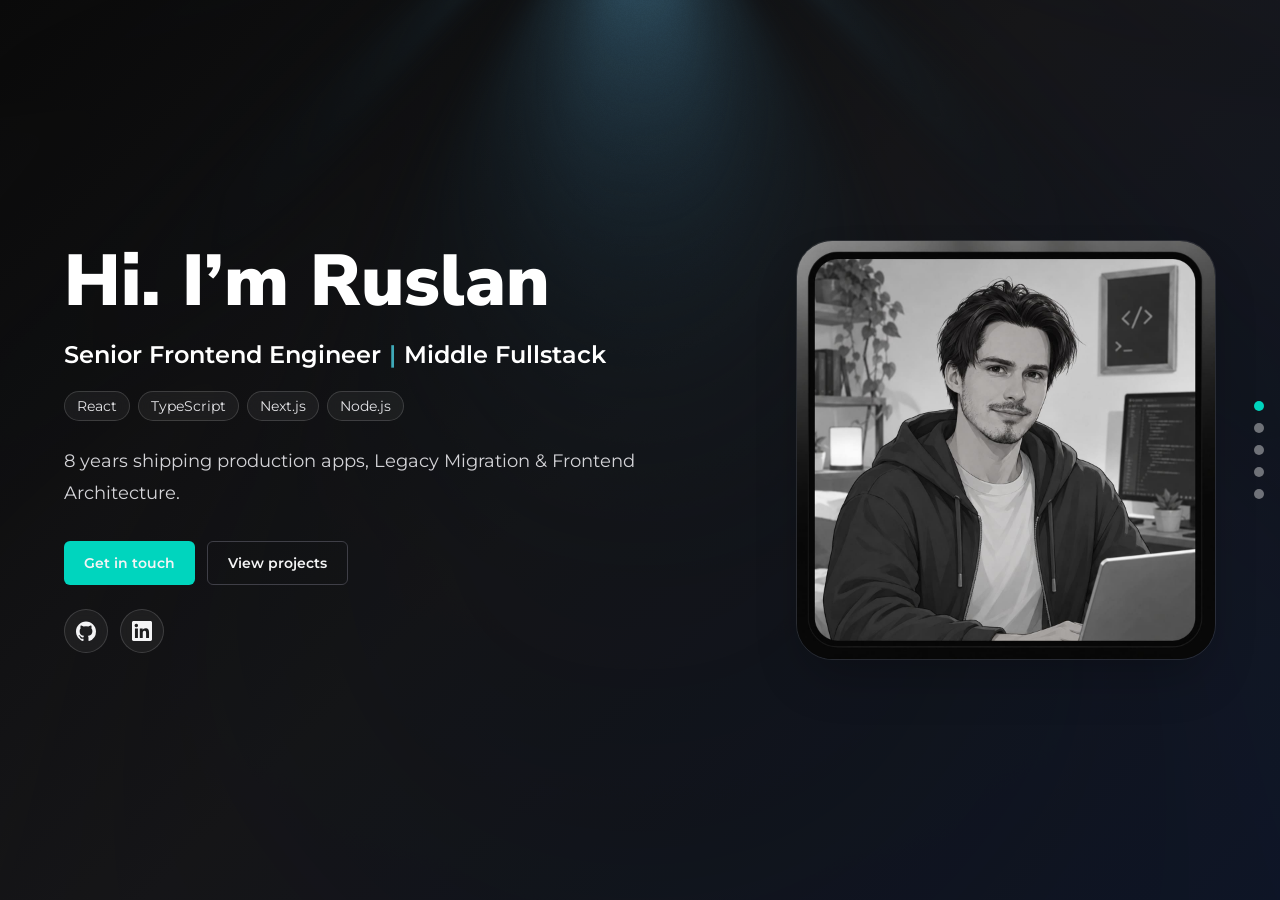
==== commit 1ebb179b: "Update portfolio" ====
--- a/index.html
+++ b/index.html
@@ -1,13 +1,3 @@
-<!DOCTYPE html><html lang="en"><head><meta charset="utf-8"><meta name="viewport" content="width=device-width, initial-scale=1"><meta name="generator" content="Astro v7.1.4"><title>Ruslan Matusevich - Full-stack Developer, Frontend-focused</title><meta name="description" content="Full-stack developer with a frontend focus and 8 years of experience in React/TypeScript: enterprise dashboards, WebRTC platforms, AI products and a shipped React Native iOS app. Gdańsk, Poland."><link rel="canonical" href="https://ruslanlittlewell.github.io/"><link rel="alternate" hreflang="ru" href="https://ruslanlittlewell.github.io/ru/"><link rel="alternate" hreflang="en" href="https://ruslanlittlewell.github.io/"><link rel="alternate" hreflang="x-default" href="https://ruslanlittlewell.github.io/"><link rel="icon" href="/favicon.svg" type="image/svg+xml"><meta name="theme-color" content="#17151f"><script>
-      (() => {
-        const saved = localStorage.getItem('theme');
-        const theme = saved === 'light' || saved === 'dark'
-          ? saved
-          : window.matchMedia('(prefers-color-scheme: light)').matches ? 'light' : 'dark';
-        document.documentElement.dataset.theme = theme;
-        document.querySelector('meta[name="theme-color"]')?.setAttribute(
-          'content',
-          theme === 'light' ? '#f5f2f8' : '#17151f',
-        );
-      })();
-    </script><meta property="og:type" content="website"><meta property="og:title" content="Ruslan Matusevich - Full-stack Developer, Frontend-focused"><meta property="og:description" content="Full-stack developer with a frontend focus and 8 years of experience in React/TypeScript: enterprise dashboards, WebRTC platforms, AI products and a shipped React Native iOS app. Gdańsk, Poland."><meta property="og:url" content="https://ruslanlittlewell.github.io/"><meta property="og:locale" content="en_US"><meta name="twitter:card" content="summary_large_image"><link rel="stylesheet" href="/assets/ResumePage.CfUWV5WH.css"></head><body><div class="page relative min-h-screen"><div class="page-bg pointer-events-none fixed inset-0 z-0" aria-hidden="true"><!-- <GradientWaves client:idle {...gradientWavesEffect} /> --><style>astro-island,astro-slot,astro-static-slot{display:contents}</style><script>(()=>{var l=(n,t)=>{let i=async()=>{await(await n())()},e=typeof t.value=="object"?t.value:void 0,s={timeout:e==null?void 0:e.timeout};"requestIdleCallback"in window?window.requestIdleCallback(i,s):setTimeout(i,s.timeout||200)};(self.Astro||(self.Astro={})).idle=l;window.dispatchEvent(new Event("astro:idle"));})();</script><script>(()=>{var g=Object.defineProperty;var w=(a,s,c)=>s in a?g(a,s,{enumerable:!0,configurable:!0,writable:!0,value:c}):a[s]=c;var l=(a,s,c)=>w(a,typeof s!="symbol"?s+"":s,c);var E=new Set(["__proto__","constructor","prototype"]);{let a={0:t=>y(t),1:t=>c(t),2:t=>new RegExp(t),3:t=>new Date(t),4:t=>new Map(c(t)),5:t=>new Set(c(t)),6:t=>BigInt(t),7:t=>new URL(t),8:t=>new Uint8Array(t),9:t=>new Uint16Array(t),10:t=>new Uint32Array(t),11:t=>Number.POSITIVE_INFINITY*t},s=t=>{let[p,e]=t;return p in a?a[p](e):void 0},c=t=>t.map(s),y=t=>typeof t!="object"||t===null?t:Object.fromEntries(Object.entries(t).map(([p,e])=>[p,s(e)]));class f extends HTMLElement{constructor(){super(...arguments);l(this,"Component");l(this,"hydrator");l(this,"hydrate",async()=>{var b;if(!this.hydrator||!this.isConnected)return;let e=(b=this.parentElement)==null?void 0:b.closest("astro-island[ssr]");if(e){e.addEventListener("astro:hydrate",this.hydrate,{once:!0});return}let r=this.querySelectorAll("astro-slot"),n={},d=this.querySelectorAll("template[data-astro-template]");for(let o of d){let i=o.closest(this.tagName);i!=null&&i.isSameNode(this)&&(n[o.getAttribute("data-astro-template")||"default"]=o.innerHTML,o.remove())}for(let o of r){let i=o.closest(this.tagName);i!=null&&i.isSameNode(this)&&(n[o.getAttribute("name")||"default"]=o.innerHTML)}let u;try{u=this.hasAttribute("props")?y(JSON.parse(this.getAttribute("props"))):{}}catch(o){let i=this.getAttribute("component-url")||"<unknown>",v=this.getAttribute("component-export");throw v&&(i+=` (export ${v})`),console.error(`[hydrate] Error parsing props for component ${i}`,this.getAttribute("props"),o),o}let h;await this.hydrator(this)(this.Component,u,n,{client:this.getAttribute("client")}),this.removeAttribute("ssr"),this.dispatchEvent(new CustomEvent("astro:hydrate"))});l(this,"unmount",()=>{this.isConnected||this.dispatchEvent(new CustomEvent("astro:unmount"))})}disconnectedCallback(){document.removeEventListener("astro:after-swap",this.unmount),document.addEventListener("astro:after-swap",this.unmount,{once:!0})}connectedCallback(){if(!this.hasAttribute("await-children")||document.readyState==="interactive"||document.readyState==="complete")this.childrenConnectedCallback();else{let e=()=>{document.removeEventListener("DOMContentLoaded",e),r.disconnect(),this.childrenConnectedCallback()},r=new MutationObserver(()=>{var n;((n=this.lastChild)==null?void 0:n.nodeType)===Node.COMMENT_NODE&&this.lastChild.nodeValue==="astro:end"&&(this.lastChild.remove(),e())});r.observe(this,{childList:!0}),document.addEventListener("DOMContentLoaded",e)}}async childrenConnectedCallback(){let e=this.getAttribute("before-hydration-url");e&&await import(e),this.start()}getRetryImportUrl(e){let r=new URL(e,document.baseURI);return r.searchParams.set("astro-retry",Date.now().toString()),r.toString()}async importWithRetry(e){try{return await import(e)}catch(r){return await new Promise(n=>setTimeout(n,1e3)),import(this.getRetryImportUrl(e))}}handleHydrationError(e){let r=this.getAttribute("component-url"),n=new CustomEvent("astro:hydration-error",{cancelable:!0,bubbles:!0,composed:!0,detail:{error:e,componentUrl:r}});this.dispatchEvent(n)&&console.error(`[astro-island] Error hydrating ${r}`,e)}async start(){let e=JSON.parse(this.getAttribute("opts")),r=this.getAttribute("client");if(Astro[r]===void 0){window.addEventListener(`astro:${r}`,()=>this.start(),{once:!0});return}try{await Astro[r](async()=>{let n=this.getAttribute("renderer-url");try{let[d,{default:u}]=await Promise.all([this.importWithRetry(this.getAttribute("component-url")),n?this.importWithRetry(n):Promise.resolve({default:()=>()=>{}})]),h=this.getAttribute("component-export")||"default";if(h.includes(".")){this.Component=d;for(let m of h.split(".")){if(E.has(m)||!this.Component||typeof this.Component!="object"&&typeof this.Component!="function"||!Object.hasOwn(this.Component,m))throw new Error(`Invalid component export path: ${h}`);this.Component=this.Component[m]}}else{if(E.has(h))throw new Error(`Invalid component export path: ${h}`);this.Component=d[h]}return this.hydrator=u,this.hydrate}catch(d){return this.handleHydrationError(d),()=>{}}},e,this)}catch(n){this.handleHydrationError(n)}}attributeChangedCallback(){this.hydrate()}}l(f,"observedAttributes",["props"]),customElements.get("astro-island")||customElements.define("astro-island",f)}})();</script><astro-island uid="1wc2Fz" prefix="r9" component-url="/assets/DotField.M4uJu4if.js" component-export="default" renderer-url="/assets/client.D1mXJsPv.js" props="{&quot;dotRadius&quot;:[0,1.5],&quot;dotSpacing&quot;:[0,18],&quot;cursorRadius&quot;:[0,360],&quot;bulgeStrength&quot;:[0,48],&quot;bulgeOnly&quot;:[0,true],&quot;sparkle&quot;:[0,false],&quot;waveAmplitude&quot;:[0,0],&quot;gradientFrom&quot;:[0,&quot;rgba(168, 85, 247, 0.32)&quot;],&quot;gradientTo&quot;:[0,&quot;rgba(214, 186, 255, 0.18)&quot;],&quot;lightGradientFrom&quot;:[0,&quot;rgb(0, 0, 0)&quot;],&quot;lightGradientTo&quot;:[0,&quot;rgb(0, 0, 0)&quot;]}" ssr client="idle" opts="{&quot;name&quot;:&quot;DotField&quot;,&quot;value&quot;:true}" await-children><div class="dot-field-container"><canvas class="absolute inset-0 h-full w-full"></canvas></div><!--astro:end--></astro-island></div><script>(()=>{var e=async t=>{await(await t())()};(self.Astro||(self.Astro={})).load=e;window.dispatchEvent(new Event("astro:load"));})();</script><astro-island uid="Z1vePNH" prefix="r10" component-url="/assets/Header.C7FgJVZ4.js" component-export="default" renderer-url="/assets/client.D1mXJsPv.js" props="{&quot;locale&quot;:[0,&quot;en&quot;],&quot;nav&quot;:[0,{&quot;about&quot;:[0,&quot;About&quot;],&quot;experience&quot;:[0,&quot;Experience&quot;],&quot;projects&quot;:[0,&quot;Projects&quot;],&quot;skills&quot;:[0,&quot;Skills&quot;],&quot;resume&quot;:[0,&quot;Resume PDF&quot;],&quot;menu&quot;:[0,&quot;Open menu&quot;]}],&quot;brand&quot;:[0,&quot;RUSLAN MATUSEVICH&quot;]}" ssr client="load" opts="{&quot;name&quot;:&quot;Header&quot;,&quot;value&quot;:true}" await-children><header class="site-header sticky top-0 z-50 flex items-center justify-between gap-5 border-b border-white/8 bg-[oklch(0.15_0.02_290/0.75)] px-4 py-4 backdrop-blur-xl transition-transform duration-300 ease-out sm:px-6 lg:px-[6vw] lg:py-5 translate-y-0"><a class="font-display text-[12px] font-bold tracking-[0.02em] whitespace-nowrap" href="/">RUSLAN MATUSEVICH</a><div class="flex items-center gap-4 lg:gap-5"><nav class="site-nav hidden absolute inset-x-0 top-full flex-col items-stretch gap-1 border-b border-white/10 bg-[oklch(0.15_0.02_290/0.97)] px-4 pt-4 pb-5 backdrop-blur-xl nav:static nav:flex nav:flex-row nav:items-center nav:gap-7 nav:border-0 nav:bg-transparent nav:p-0 nav:backdrop-blur-none" aria-label="RUSLAN MATUSEVICH"><a class="border-b border-white/8 px-1 py-3 text-base text-dim transition hover:text-fg nav:border-0 nav:p-0 nav:text-sm" href="#about">About</a><a class="border-b border-white/8 px-1 py-3 text-base text-dim transition hover:text-fg nav:border-0 nav:p-0 nav:text-sm" href="#experience">Experience</a><a class="border-b border-white/8 px-1 py-3 text-base text-dim transition hover:text-fg nav:border-0 nav:p-0 nav:text-sm" href="#projects">Projects</a><a class="border-b border-white/8 px-1 py-3 text-base text-dim transition hover:text-fg nav:border-0 nav:p-0 nav:text-sm" href="#skills">Skills</a><a class="grad-brand mt-3 cursor-pointer rounded-full px-[18px] py-3.5 text-[15px] font-semibold text-white transition hover:brightness-110 nav:mt-0 nav:py-2.5 nav:text-sm" href="/Ruslan_Matusevich_CV_2026.pdf" download="Ruslan_Matusevich_CV_2026.pdf">Resume PDF</a></nav><div class="flex items-center gap-2"><div class="inline-flex items-center rounded-full border border-white/10 bg-white/5 p-[3px]" role="group" aria-label="Language"><a class="rounded-full px-3 py-[7px] text-[13px] leading-none font-semibold transition text-dimmer hover:text-fg" href="/ru/" hrefLang="ru">RU</a><a class="rounded-full px-3 py-[7px] text-[13px] leading-none font-semibold transition grad-brand text-white" href="/" hrefLang="en" aria-current="true">EN</a></div><button type="button" class="theme-toggle relative flex h-[35px] w-[35px] shrink-0 cursor-pointer items-center justify-center overflow-hidden rounded-full border border-white/20 transition hover:border-[oklch(0.7_0.15_300)] hover:bg-white/6" aria-label="Switch to light theme" title="Light theme"><svg class="theme-icon theme-icon-sun" width="19" height="19" viewBox="0 0 24 24" fill="none" stroke="currentColor" stroke-width="1.8" aria-hidden="true"><circle cx="12" cy="12" r="3.5"></circle><path d="M12 2v2M12 20v2M4.93 4.93l1.42 1.42M17.65 17.65l1.42 1.42M2 12h2M20 12h2M4.93 19.07l1.42-1.42M17.65 6.35l1.42-1.42"></path></svg><svg class="theme-icon theme-icon-moon" width="19" height="19" viewBox="0 0 24 24" fill="none" stroke="currentColor" stroke-width="1.8" aria-hidden="true"><path d="M20.2 15.7A8.5 8.5 0 0 1 8.3 3.8 8.5 8.5 0 1 0 20.2 15.7Z"></path></svg></button></div><button type="button" class="flex h-[42px] w-[42px] cursor-pointer flex-col items-center justify-center gap-[5px] rounded-xl border border-white/20 nav:hidden" aria-expanded="false" aria-label="Open menu"><span class="block h-0.5 w-[18px] rounded-full bg-fg transition-transform "></span><span class="block h-0.5 w-[18px] rounded-full bg-fg transition-opacity "></span><span class="block h-0.5 w-[18px] rounded-full bg-fg transition-transform "></span></button></div></header><!--astro:end--></astro-island><main class="relative z-10 px-3 pt-7 pb-10 sm:px-5 lg:px-[3vw]"><section class="magic-bento-section glass relative z-10 mx-auto mb-7 w-full max-w-[1400px] overflow-hidden rounded-[28px] px-5 py-9 sm:px-8 sm:py-12 lg:px-12 lg:py-14"><div class="mb-11 grid gap-10 lg:grid-cols-[minmax(0,3fr)_minmax(0,2fr)] lg:items-center"><h1 class="text-center font-display text-[clamp(34px,5vw,60px)] leading-[0.98] font-bold tracking-[-0.02em]">Full-stack developer with 8 years of experience<!-- --> <span>in enterprise development</span></h1><div class="profile-card-wrapper relative w-full max-w-[350px] justify-self-center" data-profile-card="true"><div class="profile-card-behind" aria-hidden="true"></div><div class="profile-card-shell"><div class="profile-card-surface"><div class="profile-card-shine" aria-hidden="true"></div><div class="profile-card-glare" aria-hidden="true"></div><img src="/profile.jpg" alt="Ruslan Matusevich - profile photo" width="400" height="600" fetchPriority="high" class="profile-card-avatar block h-auto w-full object-cover"/></div></div></div></div><div class="grid gap-7 border-t border-white/10 pt-9 lg:grid-cols-[1.3fr_auto] lg:items-end"><p class="max-w-[620px] text-lg leading-[1.65] text-dim">8 years of commercial experience with React/TypeScript - from enterprise dashboards for the broadcast industry to WebRTC platforms and AI products. I pick up tasks and close them, with no pings or reminders.</p><div class="flex flex-wrap gap-4 max-sm:*:w-full"><a class="inline-flex cursor-pointer items-center justify-center gap-2 rounded-full text-[15px] font-semibold whitespace-nowrap transition grad-brand shadow-cta px-[30px] py-4 text-white hover:-translate-y-px hover:brightness-110" href="/Ruslan_Matusevich_CV_2026.pdf" download="Ruslan_Matusevich_CV_2026.pdf">Download resume PDF</a><a class="inline-flex cursor-pointer items-center justify-center gap-2 rounded-full text-[15px] font-semibold whitespace-nowrap transition border border-white/20 px-[30px] py-4 text-fg hover:border-[oklch(0.7_0.15_300)] hover:bg-white/5" href="#projects">View projects</a></div></div><div class="mt-14 grid grid-cols-2 gap-y-6 border-t border-white/10 pt-7 sm:grid-cols-3 sm:gap-x-10"><div class="sm:border-r sm:border-white/10 sm:pr-10 sm:last:border-r-0"><div class="grad-stat font-display text-4xl font-bold">8 years</div><div class="mt-1 text-[13.5px] text-dimmer">of commercial experience</div></div><div class="sm:border-r sm:border-white/10 sm:pr-10 sm:last:border-r-0"><div class="grad-stat font-display text-4xl font-bold">&gt;20</div><div class="mt-1 text-[13.5px] text-dimmer">projects in production</div></div><div class="sm:border-r sm:border-white/10 sm:pr-10 sm:last:border-r-0"><div class="grad-stat font-display text-4xl font-bold">5</div><div class="mt-1 text-[13.5px] text-dimmer">spoken languages</div></div></div></section><section class="magic-bento-section glass relative z-10 mx-auto mb-7 w-full max-w-[1400px] overflow-hidden rounded-[28px] px-5 py-9 sm:px-8 sm:py-12 lg:px-12 lg:py-14" id="about"><div class="grid gap-8 lg:grid-cols-[0.9fr_1.1fr] lg:items-start lg:gap-[70px]"><div><div class="section-eyebrow pointer-events-none absolute bottom-2 font-bold right-4 z-0 max-w-[95%] overflow-hidden font-display text-[clamp(58px,10vw,150px)] leading-none tracking-[0.04em] whitespace-nowrap uppercase text-accent opacity-[0.07] select-none sm:left-8">ABOUT ME</div><h2 class="font-display text-[clamp(30px,3.5vw,44px)] font-bold tracking-[-0.01em]">I don&#x27;t just build UI - I take the product to the finish line</h2></div><div><p class="text-[17px] leading-[1.75] text-muted ">Full-stack developer with a frontend focus, originally from Belarus and currently based in Poland. 8 years of commercial experience building web apps and websites - from startup MVPs to enterprise systems for the broadcast industry. I solve problems instead of handing them back: my strength is shipping features to release on my own and owning them end to end.</p><p class="text-[17px] leading-[1.75] text-muted mt-5">In parallel I&#x27;m growing my backend skills with Node.js and Go on pet projects - so I can close full-stack tasks and speak the same language as the backend team. Most recently I took my own React Native iOS app from idea to App Store release, including a native Live Activity widget and Supabase-backed sync.</p><div class="mt-8 flex flex-wrap gap-3.5"><span class="glass-chip rounded-full px-4 py-2 text-[13px] text-muted">Full-stack mindset</span><span class="glass-chip rounded-full px-4 py-2 text-[13px] text-muted">Feature-Sliced Design</span><span class="glass-chip rounded-full px-4 py-2 text-[13px] text-muted">Feature ownership</span><span class="glass-chip rounded-full px-4 py-2 text-[13px] text-muted">React Native / Expo</span><span class="glass-chip rounded-full px-4 py-2 text-[13px] text-muted">Backend with Node.js/Go</span></div></div></div></section><section class="magic-bento-section glass relative z-10 mx-auto mb-7 w-full max-w-[1400px] overflow-hidden rounded-[28px] px-5 py-9 sm:px-8 sm:py-12 lg:px-12 lg:py-14" id="experience"><div class="section-eyebrow pointer-events-none absolute bottom-2 font-bold z-0 max-w-[95%] overflow-hidden font-display text-[clamp(58px,10vw,150px)] leading-none tracking-[0.04em] whitespace-nowrap uppercase text-accent opacity-[0.07] select-none sm:left-8 !left-[unset] right-8">EXPERIENCE</div><h2 class="mb-10 font-display text-[clamp(30px,3.5vw,44px)] font-bold tracking-[-0.01em] lg:mb-12">6 years in-house, 2 freelancing</h2><div class="relative max-w-[900px] pl-8"><span class="timeline-line absolute top-1.5 bottom-1.5 left-[5px] w-0.5" aria-hidden="true"></span><article class="relative "><span class="absolute top-1.5 -left-8 h-3 w-3 rounded-full ring-4 ring-bg grad-line" aria-hidden="true"></span><div class="mb-1.5 flex flex-wrap items-baseline justify-between gap-2"><h3 class="font-display text-[21px] font-semibold">Senior Frontend Developer</h3><span class="text-sm text-dimmer">Oct 2024 - Present</span></div><div class="mb-2.5 text-[15px] text-accent">B2B Freelance<!-- --> · <!-- -->Gdańsk</div><p class="max-w-[680px] text-[15.5px] leading-[1.65] text-dim">Building frontends for several B2B clients in parallel: from landing pages with CRM integrations to internal tools on React/TypeScript.</p></article><article class="relative mt-11"><span class="absolute top-1.5 -left-8 h-3 w-3 rounded-full ring-4 ring-bg timeline-dot" aria-hidden="true"></span><div class="mb-1.5 flex flex-wrap items-baseline justify-between gap-2"><h3 class="font-display text-[21px] font-semibold">Middle–Senior Frontend Developer</h3><span class="text-sm text-dimmer">May 2022 - Oct 2024</span></div><div class="mb-2.5 text-[15px] text-accent">Techvice Sp. z o.o. / Civitta<!-- --> · <!-- -->Białystok/Gdansk</div><p class="max-w-[680px] text-[15.5px] leading-[1.65] text-dim">Led the frontend of large enterprise products for the media industry: complex real-time interfaces, WebSocket architecture, mentoring juniors.</p></article><article class="relative mt-11"><span class="absolute top-1.5 -left-8 h-3 w-3 rounded-full ring-4 ring-bg timeline-dot" aria-hidden="true"></span><div class="mb-1.5 flex flex-wrap items-baseline justify-between gap-2"><h3 class="font-display text-[21px] font-semibold">Frontend Developer</h3><span class="text-sm text-dimmer">2018 - 2022</span></div><div class="mb-2.5 text-[15px] text-accent">Techvice<!-- --> · <!-- -->Grodno</div><p class="max-w-[680px] text-[15.5px] leading-[1.65] text-dim">Built web apps and websites for agency clients, growing from junior to a confident mid-level developer on the React/Angular stack.</p></article></div></section><astro-island uid="Z2T9zB" prefix="r14" component-url="/assets/Projects.CYMYPYnO.js" component-export="default" renderer-url="/assets/client.D1mXJsPv.js" props="{&quot;content&quot;:[0,{&quot;eyebrow&quot;:[0,&quot;PROJECTS&quot;],&quot;title&quot;:[0,&quot;Work I stand behind&quot;],&quot;moreLabel&quot;:[0,&quot;Details&quot;],&quot;lessLabel&quot;:[0,&quot;Collapse&quot;],&quot;featuresLabel&quot;:[0,&quot;Key features&quot;],&quot;items&quot;:[1,[[0,{&quot;title&quot;:[0,&quot;Easy Baby Timer&quot;],&quot;tagline&quot;:[0,&quot;iOS · App Store&quot;],&quot;summary&quot;:[0,&quot;A mobile baby tracker for monitoring sleep, feeding, falling asleep and awake periods, with one-tap timers, detailed statistics and shared access for parents and caregivers.&quot;],&quot;details&quot;:[1,[[0,&quot;Designed and developed the app from scratch, covering architecture, UI/UX, local data storage, cloud synchronization, authentication, localization and platform-specific features.&quot;],[0,&quot;Built an offline-first architecture where local changes are stored in a persistent queue and synchronized with Supabase when connectivity is available. The synchronization layer supports conflict-resistant updates, deletions, shared profiles and live activities started on another device.&quot;],[0,&quot;Developed a custom calendar timeline with gesture-based zooming, real-time activity visualization, navigation between periods and detailed statistics.&quot;]]],&quot;features&quot;:[1,[[0,&quot;One-tap activity timers with configurable reminders&quot;],[0,&quot;iOS Live Activities and Dynamic Island support&quot;],[0,&quot;Interactive 24-hour timeline with pinch-to-zoom&quot;],[0,&quot;Daily, weekly and monthly calendar views&quot;],[0,&quot;Activity history creation, editing and deletion&quot;],[0,&quot;Statistics for sleep, feeding, awake time and milk volume&quot;],[0,&quot;Age-based sleep schedules and routine recommendations&quot;],[0,&quot;Multiple child profiles&quot;],[0,&quot;Shared access for parents and caregivers via invite codes&quot;],[0,&quot;Offline-first storage and multi-device cloud synchronization&quot;],[0,&quot;Authentication and account-based data recovery&quot;],[0,&quot;PRO features, trial management and subscription states&quot;],[0,&quot;Light and dark themes&quot;],[0,&quot;Localization in nine languages&quot;]]],&quot;stack&quot;:[1,[[0,&quot;React Native&quot;],[0,&quot;Expo&quot;],[0,&quot;TypeScript&quot;],[0,&quot;React&quot;],[0,&quot;Expo Router&quot;],[0,&quot;Zustand&quot;],[0,&quot;Supabase&quot;],[0,&quot;PostgreSQL&quot;],[0,&quot;AsyncStorage&quot;],[0,&quot;Expo Notifications&quot;],[0,&quot;Expo Live Activity&quot;],[0,&quot;Reanimated&quot;],[0,&quot;Gesture Handler&quot;],[0,&quot;React Native SVG&quot;],[0,&quot;EAS&quot;]]]}],[0,{&quot;title&quot;:[0,&quot;Mediatool&quot;],&quot;tagline&quot;:[0,&quot;Enterprise · TV / broadcast&quot;],&quot;summary&quot;:[0,&quot;Enterprise web platform for TV/media operations, focused on content management, playlist planning, workflow coordination and playout control for broadcast channels.&quot;],&quot;details&quot;:[1,[[0,&quot;Developed and maintained a large-scale React-based media management platform used for planning, organizing, validating and monitoring broadcast content. The system supports complex scheduling workflows, content metadata management, live playlist operations, real-time updates, role-based access and multi-channel configuration.&quot;]]],&quot;features&quot;:[1,[[0,&quot;Content Manager for programs, episodes, promos, commercials, IDs, blocks, metadata, segmentation, music cues and run logs&quot;],[0,&quot;Planner module for building broadcast schedules with macro/micro blocks, drag-and-drop ordering, autofill/fillout tools, commercial assignment, playlist import/export, CSV/XLS downloads and schedule synchronization&quot;],[0,&quot;Workflow module for task management, timelines, labels, members, assignments, live task updates, filtering, searching and task export&quot;],[0,&quot;Playout module for on-air schedules, micro/macro views, dummy events, metadata, event ordering and day-level operations&quot;],[0,&quot;Playlist Checker and alerting tools for damaged files, on-air status, global system alerts and operational issues&quot;],[0,&quot;Live multiviewer with multiple player backends: HTML5/WebRTC, SLDP, MSE and Redge&quot;],[0,&quot;Role-based navigation and permissions for planner, playout, global, admin and supervisor accounts&quot;],[0,&quot;Responsive mobile experience for dashboard, workflow, live preview and event monitoring&quot;],[0,&quot;Global and channel-level settings for AV, FTP, metadata, email, workflow, planner, playout and playlist checker modules&quot;],[0,&quot;Real-time updates over WebSocket for planner and workflow data&quot;],[0,&quot;Authentication, password recovery, user settings, profile management, notifications and two-factor flows&quot;]]],&quot;stack&quot;:[1,[[0,&quot;React&quot;],[0,&quot;TypeScript&quot;],[0,&quot;WebSocket&quot;],[0,&quot;Radix&quot;],[0,&quot;WebRTC&quot;]]]}],[0,{&quot;title&quot;:[0,&quot;Qualified Health&quot;],&quot;tagline&quot;:[0,&quot;US healthcare · LLM privacy&quot;],&quot;summary&quot;:[0,&quot;A service that ensures no PII (Personally Identifiable Information) or PHI (Personal Health Information) is fed into any LLM, preventing confidentiality breaches in the US. It works as a smart filtering interface between the end user and the models.&quot;],&quot;details&quot;:[1,[[0,&quot;I was responsible for developing the web applications for the project. The first is a chat application for client communication. The second is an admin panel for configuring system settings and creating or editing the filters that keep sensitive data like PII and PHI from leaking to third-party services. I also contributed to backend development.&quot;]]],&quot;stack&quot;:[1,[[0,&quot;Next.js&quot;],[0,&quot;React&quot;],[0,&quot;TypeScript&quot;],[0,&quot;TanStack Query&quot;],[0,&quot;Radix&quot;]]]}],[0,{&quot;title&quot;:[0,&quot;Closed Interview Platform&quot;],&quot;tagline&quot;:[0,&quot;Web + Electron&quot;],&quot;summary&quot;:[0,&quot;A secure, closed communication platform for conducting online interviews in controlled environments. Built as both a web and a desktop (Electron) solution, ensuring cross-platform accessibility and stable real-time performance.&quot;],&quot;details&quot;:[1,[[0,&quot;I developed the system using React + TypeScript on the frontend and Node.js on the backend, with a real-time architecture based on WebRTC. The platform supports reconnectable peer sessions and multi-peer connections, allowing stable communication even under unstable network conditions.&quot;],[0,&quot;The project required handling complex real-time state synchronization, peer lifecycle management and cross-platform packaging for Electron, with a strong focus on reliability and low-latency communication.&quot;]]],&quot;features&quot;:[1,[[0,&quot;Creation and management of private interview rooms&quot;],[0,&quot;Real-time video/audio communication over WebRTC&quot;],[0,&quot;Automatic peer reconnection and multi-peer session handling&quot;],[0,&quot;Internal real-time chat&quot;],[0,&quot;Secure file sharing between participants&quot;],[0,&quot;Simulation of system errors for testing and scenario control&quot;],[0,&quot;Donation simulation mechanics within sessions&quot;]]],&quot;stack&quot;:[1,[[0,&quot;React&quot;],[0,&quot;TypeScript&quot;],[0,&quot;Node.js&quot;],[0,&quot;WebRTC&quot;],[0,&quot;Electron&quot;]]]}],[0,{&quot;title&quot;:[0,&quot;XLA Metaverse by Xsolla&quot;],&quot;tagline&quot;:[0,&quot;Frontend from scratch&quot;],&quot;summary&quot;:[0,&quot;XLA Multiverse is a community-driven platform that connects the world&#39;s most prominent media universes with creators and businesses seeking to work together.&quot;],&quot;details&quot;:[1,[[0,&quot;I was responsible for developing the frontend part of the application from scratch. I worked with the backend team to set up a fast and reliable system based on autogenerated content, with a dynamic form builder that lets users conveniently compose content for their metaverses.&quot;],[0,&quot;We also collaborated with another international team building an additional part of the system, to deliver a high-quality product for the client.&quot;]]],&quot;stack&quot;:[1,[[0,&quot;React&quot;],[0,&quot;TypeScript&quot;]]]}],[0,{&quot;title&quot;:[0,&quot;VPN&quot;],&quot;tagline&quot;:[0,&quot;with AI Agents&quot;],&quot;summary&quot;:[0,&quot;Full-stack VPN platform with two networking stacks: WireGuard-based AmneziaWG and VLESS + Reality + XTLS-Vision over raw TCP.&quot;],&quot;details&quot;:[1,[[0,&quot;Built an Astro/React website, a Telegram bot, an admin dashboard, billing webhooks, automated VPN config provisioning, traffic accounting, subscription lifecycle management and Docker-based deployment infrastructure.&quot;],[0,&quot;Implemented AmneziaWG tunnels with WireGuard encryption and UDP obfuscation, plus a DPI-resistant VLESS + Reality + XTLS-Vision stack without WebSocket/gRPC. VLESS provisioning runs through the Remnawave REST API and Xray nodes, covering user creation, suspension and removal, persistent subscription links, and access synchronization with billing.&quot;]]],&quot;stack&quot;:[1,[[0,&quot;TypeScript&quot;],[0,&quot;Node.js&quot;],[0,&quot;Astro&quot;],[0,&quot;React&quot;],[0,&quot;PostgreSQL&quot;],[0,&quot;Redis&quot;],[0,&quot;Docker&quot;],[0,&quot;WireGuard&quot;],[0,&quot;AmneziaWG&quot;],[0,&quot;VLESS + Reality&quot;],[0,&quot;Xray&quot;],[0,&quot;Remnawave&quot;]]]}],[0,{&quot;title&quot;:[0,&quot;GalaxyBrain&quot;],&quot;tagline&quot;:[0,&quot;Local-first knowledge base&quot;],&quot;summary&quot;:[0,&quot;A local-first React/TypeScript knowledge-base app with a custom TipTap editor and filesystem-backed JSON storage - no server, no lock-in.&quot;],&quot;details&quot;:[1,[[0,&quot;Implemented multi-pane navigation, drag-and-drop tabs, page links, templates, computed variables, metadata aggregation and image handling.&quot;]]],&quot;stack&quot;:[1,[[0,&quot;React&quot;],[0,&quot;TypeScript&quot;],[0,&quot;TipTap&quot;],[0,&quot;dnd kit&quot;]]]}],[0,{&quot;title&quot;:[0,&quot;VoltmaxPL&quot;],&quot;tagline&quot;:[0,&quot;B2B landing · Voltmax Energia&quot;],&quot;summary&quot;:[0,&quot;A multilingual B2B landing page for Voltmax Energia, built on Astro and Svelte with Tailwind CSS.&quot;],&quot;details&quot;:[1,[[0,&quot;Implemented an interactive energy savings calculator, multi-step lead forms, HubSpot CRM integration over OAuth, file uploads, UTM tracking, SEO setup and deployment to Cloudflare.&quot;]]],&quot;stack&quot;:[1,[[0,&quot;Astro&quot;],[0,&quot;Svelte&quot;],[0,&quot;TypeScript&quot;],[0,&quot;Tailwind CSS&quot;],[0,&quot;HubSpot&quot;],[0,&quot;Cloudflare&quot;]]]}],[0,{&quot;title&quot;:[0,&quot;Telegram Chrome Extension&quot;],&quot;tagline&quot;:[0,&quot;Chrome Side Panel&quot;],&quot;summary&quot;:[0,&quot;A Chrome Manifest V3 side-panel Telegram client built with React, TypeScript, Vite and GramJS/MTProto.&quot;],&quot;details&quot;:[1,[[0,&quot;Implemented QR/phone/2FA authentication, encrypted session storage with WebCrypto, live dialog updates, chat history pagination, rich media rendering, notifications, and message/file sending, editing and deletion.&quot;]]],&quot;stack&quot;:[1,[[0,&quot;React&quot;],[0,&quot;TypeScript&quot;],[0,&quot;Vite&quot;],[0,&quot;GramJS&quot;],[0,&quot;WebCrypto&quot;]]]}]]]}]}" ssr client="load" opts="{&quot;name&quot;:&quot;Projects&quot;,&quot;value&quot;:true}" await-children><section class="magic-bento-section glass relative z-10 mx-auto mb-7 w-full max-w-[1400px] overflow-hidden rounded-[28px] px-5 py-9 sm:px-8 sm:py-12 lg:px-12 lg:py-14" id="projects"><div class="section-eyebrow pointer-events-none absolute bottom-2 font-bold z-0 max-w-[95%] overflow-hidden font-display text-[clamp(58px,10vw,150px)] leading-none tracking-[0.04em] whitespace-nowrap uppercase text-accent opacity-[0.07] select-none sm:left-8 !left-[unset] right-8 top-0">PROJECTS</div><h2 class="mb-10 font-display text-[clamp(30px,3.5vw,44px)] font-bold tracking-[-0.01em] lg:mb-12">Work I stand behind</h2><div data-orientation="vertical" data-slot="accordion" class="grid items-start gap-6"><article data-orientation="vertical" data-hidden="" data-index="-1" data-closed="" data-slot="accordion-item" class="min-w-0 glass-soft relative flex flex-col overflow-hidden rounded-[20px] p-7 transition-colors hover:border-[oklch(0.6_0.15_300/0.5)] hover:bg-white/8"><span class="grad-line absolute inset-x-0 top-0 h-[3px]" aria-hidden="true"></span><header class="mb-3 flex flex-wrap items-baseline gap-x-3 gap-y-1.5"><h3 class="font-display text-[19px] font-semibold">Easy Baby Timer</h3><span class="glass-chip rounded-full border-[oklch(0.6_0.15_300/0.35)] px-2.5 py-1 text-[12.5px] tracking-[0.04em] text-accent">iOS · App Store</span></header><p class="text-[14.5px] leading-[1.65] text-dim">A mobile baby tracker for monitoring sleep, feeding, falling asleep and awake periods, with one-tap timers, detailed statistics and shared access for parents and caregivers.</p><div data-orientation="vertical" data-hidden="" data-index="-1" data-closed="" hidden="" id="base-ui-_r14R_7H1_" aria-labelledby="base-ui-_r14R_7H2_" role="region" style="--accordion-panel-height:auto;--accordion-panel-width:auto" data-slot="accordion-content" class="accordion-panel"><div class="accordion-panel-content project-details mt-4.5 border-t border-white/8 pt-4.5"><p class="text-[14.5px] leading-[1.65] text-dim ">Designed and developed the app from scratch, covering architecture, UI/UX, local data storage, cloud synchronization, authentication, localization and platform-specific features.</p><p class="text-[14.5px] leading-[1.65] text-dim mt-3.5">Built an offline-first architecture where local changes are stored in a persistent queue and synchronized with Supabase when connectivity is available. The synchronization layer supports conflict-resistant updates, deletions, shared profiles and live activities started on another device.</p><p class="text-[14.5px] leading-[1.65] text-dim mt-3.5">Developed a custom calendar timeline with gesture-based zooming, real-time activity visualization, navigation between periods and detailed statistics.</p><h4 class="mt-5 mb-3 text-[13px] font-semibold tracking-[0.08em] text-accent uppercase">Key features</h4><ul class="flex flex-col gap-2.5"><li class="relative pl-[18px] text-sm leading-[1.55] text-dim before:absolute before:top-2 before:left-0 before:h-[5px] before:w-[5px] before:rounded-full before:bg-accent before:content-[&#x27;&#x27;]">One-tap activity timers with configurable reminders</li><li class="relative pl-[18px] text-sm leading-[1.55] text-dim before:absolute before:top-2 before:left-0 before:h-[5px] before:w-[5px] before:rounded-full before:bg-accent before:content-[&#x27;&#x27;]">iOS Live Activities and Dynamic Island support</li><li class="relative pl-[18px] text-sm leading-[1.55] text-dim before:absolute before:top-2 before:left-0 before:h-[5px] before:w-[5px] before:rounded-full before:bg-accent before:content-[&#x27;&#x27;]">Interactive 24-hour timeline with pinch-to-zoom</li><li class="relative pl-[18px] text-sm leading-[1.55] text-dim before:absolute before:top-2 before:left-0 before:h-[5px] before:w-[5px] before:rounded-full before:bg-accent before:content-[&#x27;&#x27;]">Daily, weekly and monthly calendar views</li><li class="relative pl-[18px] text-sm leading-[1.55] text-dim before:absolute before:top-2 before:left-0 before:h-[5px] before:w-[5px] before:rounded-full before:bg-accent before:content-[&#x27;&#x27;]">Activity history creation, editing and deletion</li><li class="relative pl-[18px] text-sm leading-[1.55] text-dim before:absolute before:top-2 before:left-0 before:h-[5px] before:w-[5px] before:rounded-full before:bg-accent before:content-[&#x27;&#x27;]">Statistics for sleep, feeding, awake time and milk volume</li><li class="relative pl-[18px] text-sm leading-[1.55] text-dim before:absolute before:top-2 before:left-0 before:h-[5px] before:w-[5px] before:rounded-full before:bg-accent before:content-[&#x27;&#x27;]">Age-based sleep schedules and routine recommendations</li><li class="relative pl-[18px] text-sm leading-[1.55] text-dim before:absolute before:top-2 before:left-0 before:h-[5px] before:w-[5px] before:rounded-full before:bg-accent before:content-[&#x27;&#x27;]">Multiple child profiles</li><li class="relative pl-[18px] text-sm leading-[1.55] text-dim before:absolute before:top-2 before:left-0 before:h-[5px] before:w-[5px] before:rounded-full before:bg-accent before:content-[&#x27;&#x27;]">Shared access for parents and caregivers via invite codes</li><li class="relative pl-[18px] text-sm leading-[1.55] text-dim before:absolute before:top-2 before:left-0 before:h-[5px] before:w-[5px] before:rounded-full before:bg-accent before:content-[&#x27;&#x27;]">Offline-first storage and multi-device cloud synchronization</li><li class="relative pl-[18px] text-sm leading-[1.55] text-dim before:absolute before:top-2 before:left-0 before:h-[5px] before:w-[5px] before:rounded-full before:bg-accent before:content-[&#x27;&#x27;]">Authentication and account-based data recovery</li><li class="relative pl-[18px] text-sm leading-[1.55] text-dim before:absolute before:top-2 before:left-0 before:h-[5px] before:w-[5px] before:rounded-full before:bg-accent before:content-[&#x27;&#x27;]">PRO features, trial management and subscription states</li><li class="relative pl-[18px] text-sm leading-[1.55] text-dim before:absolute before:top-2 before:left-0 before:h-[5px] before:w-[5px] before:rounded-full before:bg-accent before:content-[&#x27;&#x27;]">Light and dark themes</li><li class="relative pl-[18px] text-sm leading-[1.55] text-dim before:absolute before:top-2 before:left-0 before:h-[5px] before:w-[5px] before:rounded-full before:bg-accent before:content-[&#x27;&#x27;]">Localization in nine languages</li></ul></div></div><div class="mt-auto flex flex-wrap items-end justify-between gap-4 pt-5"><div class="flex flex-wrap gap-2"><span class="glass-chip rounded-full px-2.5 py-[5px] text-xs text-accent">React Native</span><span class="glass-chip rounded-full px-2.5 py-[5px] text-xs text-accent">Expo</span><span class="glass-chip rounded-full px-2.5 py-[5px] text-xs text-accent">TypeScript</span><span class="glass-chip rounded-full px-2.5 py-[5px] text-xs text-accent">React</span><span class="glass-chip rounded-full px-2.5 py-[5px] text-xs text-accent">Expo Router</span><span class="glass-chip rounded-full px-2.5 py-[5px] text-xs text-accent">Zustand</span><span class="glass-chip rounded-full px-2.5 py-[5px] text-xs text-accent">Supabase</span><span class="glass-chip rounded-full px-2.5 py-[5px] text-xs text-accent">PostgreSQL</span><span class="glass-chip rounded-full px-2.5 py-[5px] text-xs text-accent">AsyncStorage</span><span class="glass-chip rounded-full px-2.5 py-[5px] text-xs text-accent">Expo Notifications</span><span class="glass-chip rounded-full px-2.5 py-[5px] text-xs text-accent">Expo Live Activity</span><span class="glass-chip rounded-full px-2.5 py-[5px] text-xs text-accent">Reanimated</span><span class="glass-chip rounded-full px-2.5 py-[5px] text-xs text-accent">Gesture Handler</span><span class="glass-chip rounded-full px-2.5 py-[5px] text-xs text-accent">React Native SVG</span><span class="glass-chip rounded-full px-2.5 py-[5px] text-xs text-accent">EAS</span></div><h3 data-orientation="vertical" data-hidden="" data-index="-1" data-closed="" class="contents"><button type="button" data-value="" data-orientation="vertical" data-hidden="" data-index="-1" tabindex="0" aria-disabled="false" aria-expanded="false" id="base-ui-_r14R_7H2_" data-slot="accordion-trigger" class="project-toggle inline-flex shrink-0 cursor-pointer items-center gap-2 rounded-full border border-white/20 px-4 py-2 text-[13.5px] font-semibold text-fg transition hover:border-[oklch(0.7_0.15_300)] hover:bg-white/6"><span class="toggle-label"><span class="label-more">Details</span><span class="label-less">Collapse</span></span><span class="chevron h-[7px] w-[7px] border-r-2 border-b-2 border-current" aria-hidden="true"></span></button></h3></div></article><article data-orientation="vertical" data-hidden="" data-index="-1" data-closed="" data-slot="accordion-item" class="min-w-0 glass-soft relative flex flex-col overflow-hidden rounded-[20px] p-7 transition-colors hover:border-[oklch(0.6_0.15_300/0.5)] hover:bg-white/8"><span class="grad-line absolute inset-x-0 top-0 h-[3px]" aria-hidden="true"></span><header class="mb-3 flex flex-wrap items-baseline gap-x-3 gap-y-1.5"><h3 class="font-display text-[19px] font-semibold">Mediatool</h3><span class="glass-chip rounded-full border-[oklch(0.6_0.15_300/0.35)] px-2.5 py-1 text-[12.5px] tracking-[0.04em] text-accent">Enterprise · TV / broadcast</span></header><p class="text-[14.5px] leading-[1.65] text-dim">Enterprise web platform for TV/media operations, focused on content management, playlist planning, workflow coordination and playout control for broadcast channels.</p><div data-orientation="vertical" data-hidden="" data-index="-1" data-closed="" hidden="" id="base-ui-_r14R_bH1_" aria-labelledby="base-ui-_r14R_bH2_" role="region" style="--accordion-panel-height:auto;--accordion-panel-width:auto" data-slot="accordion-content" class="accordion-panel"><div class="accordion-panel-content project-details mt-4.5 border-t border-white/8 pt-4.5"><p class="text-[14.5px] leading-[1.65] text-dim ">Developed and maintained a large-scale React-based media management platform used for planning, organizing, validating and monitoring broadcast content. The system supports complex scheduling workflows, content metadata management, live playlist operations, real-time updates, role-based access and multi-channel configuration.</p><h4 class="mt-5 mb-3 text-[13px] font-semibold tracking-[0.08em] text-accent uppercase">Key features</h4><ul class="flex flex-col gap-2.5"><li class="relative pl-[18px] text-sm leading-[1.55] text-dim before:absolute before:top-2 before:left-0 before:h-[5px] before:w-[5px] before:rounded-full before:bg-accent before:content-[&#x27;&#x27;]">Content Manager for programs, episodes, promos, commercials, IDs, blocks, metadata, segmentation, music cues and run logs</li><li class="relative pl-[18px] text-sm leading-[1.55] text-dim before:absolute before:top-2 before:left-0 before:h-[5px] before:w-[5px] before:rounded-full before:bg-accent before:content-[&#x27;&#x27;]">Planner module for building broadcast schedules with macro/micro blocks, drag-and-drop ordering, autofill/fillout tools, commercial assignment, playlist import/export, CSV/XLS downloads and schedule synchronization</li><li class="relative pl-[18px] text-sm leading-[1.55] text-dim before:absolute before:top-2 before:left-0 before:h-[5px] before:w-[5px] before:rounded-full before:bg-accent before:content-[&#x27;&#x27;]">Workflow module for task management, timelines, labels, members, assignments, live task updates, filtering, searching and task export</li><li class="relative pl-[18px] text-sm leading-[1.55] text-dim before:absolute before:top-2 before:left-0 before:h-[5px] before:w-[5px] before:rounded-full before:bg-accent before:content-[&#x27;&#x27;]">Playout module for on-air schedules, micro/macro views, dummy events, metadata, event ordering and day-level operations</li><li class="relative pl-[18px] text-sm leading-[1.55] text-dim before:absolute before:top-2 before:left-0 before:h-[5px] before:w-[5px] before:rounded-full before:bg-accent before:content-[&#x27;&#x27;]">Playlist Checker and alerting tools for damaged files, on-air status, global system alerts and operational issues</li><li class="relative pl-[18px] text-sm leading-[1.55] text-dim before:absolute before:top-2 before:left-0 before:h-[5px] before:w-[5px] before:rounded-full before:bg-accent before:content-[&#x27;&#x27;]">Live multiviewer with multiple player backends: HTML5/WebRTC, SLDP, MSE and Redge</li><li class="relative pl-[18px] text-sm leading-[1.55] text-dim before:absolute before:top-2 before:left-0 before:h-[5px] before:w-[5px] before:rounded-full before:bg-accent before:content-[&#x27;&#x27;]">Role-based navigation and permissions for planner, playout, global, admin and supervisor accounts</li><li class="relative pl-[18px] text-sm leading-[1.55] text-dim before:absolute before:top-2 before:left-0 before:h-[5px] before:w-[5px] before:rounded-full before:bg-accent before:content-[&#x27;&#x27;]">Responsive mobile experience for dashboard, workflow, live preview and event monitoring</li><li class="relative pl-[18px] text-sm leading-[1.55] text-dim before:absolute before:top-2 before:left-0 before:h-[5px] before:w-[5px] before:rounded-full before:bg-accent before:content-[&#x27;&#x27;]">Global and channel-level settings for AV, FTP, metadata, email, workflow, planner, playout and playlist checker modules</li><li class="relative pl-[18px] text-sm leading-[1.55] text-dim before:absolute before:top-2 before:left-0 before:h-[5px] before:w-[5px] before:rounded-full before:bg-accent before:content-[&#x27;&#x27;]">Real-time updates over WebSocket for planner and workflow data</li><li class="relative pl-[18px] text-sm leading-[1.55] text-dim before:absolute before:top-2 before:left-0 before:h-[5px] before:w-[5px] before:rounded-full before:bg-accent before:content-[&#x27;&#x27;]">Authentication, password recovery, user settings, profile management, notifications and two-factor flows</li></ul></div></div><div class="mt-auto flex flex-wrap items-end justify-between gap-4 pt-5"><div class="flex flex-wrap gap-2"><span class="glass-chip rounded-full px-2.5 py-[5px] text-xs text-accent">React</span><span class="glass-chip rounded-full px-2.5 py-[5px] text-xs text-accent">TypeScript</span><span class="glass-chip rounded-full px-2.5 py-[5px] text-xs text-accent">WebSocket</span><span class="glass-chip rounded-full px-2.5 py-[5px] text-xs text-accent">Radix</span><span class="glass-chip rounded-full px-2.5 py-[5px] text-xs text-accent">WebRTC</span></div><h3 data-orientation="vertical" data-hidden="" data-index="-1" data-closed="" class="contents"><button type="button" data-value="" data-orientation="vertical" data-hidden="" data-index="-1" tabindex="0" aria-disabled="false" aria-expanded="false" id="base-ui-_r14R_bH2_" data-slot="accordion-trigger" class="project-toggle inline-flex shrink-0 cursor-pointer items-center gap-2 rounded-full border border-white/20 px-4 py-2 text-[13.5px] font-semibold text-fg transition hover:border-[oklch(0.7_0.15_300)] hover:bg-white/6"><span class="toggle-label"><span class="label-more">Details</span><span class="label-less">Collapse</span></span><span class="chevron h-[7px] w-[7px] border-r-2 border-b-2 border-current" aria-hidden="true"></span></button></h3></div></article><article data-orientation="vertical" data-hidden="" data-index="-1" data-closed="" data-slot="accordion-item" class="min-w-0 glass-soft relative flex flex-col overflow-hidden rounded-[20px] p-7 transition-colors hover:border-[oklch(0.6_0.15_300/0.5)] hover:bg-white/8"><span class="grad-line absolute inset-x-0 top-0 h-[3px]" aria-hidden="true"></span><header class="mb-3 flex flex-wrap items-baseline gap-x-3 gap-y-1.5"><h3 class="font-display text-[19px] font-semibold">Qualified Health</h3><span class="glass-chip rounded-full border-[oklch(0.6_0.15_300/0.35)] px-2.5 py-1 text-[12.5px] tracking-[0.04em] text-accent">US healthcare · LLM privacy</span></header><p class="text-[14.5px] leading-[1.65] text-dim">A service that ensures no PII (Personally Identifiable Information) or PHI (Personal Health Information) is fed into any LLM, preventing confidentiality breaches in the US. It works as a smart filtering interface between the end user and the models.</p><div data-orientation="vertical" data-hidden="" data-index="-1" data-closed="" hidden="" id="base-ui-_r14R_fH1_" aria-labelledby="base-ui-_r14R_fH2_" role="region" style="--accordion-panel-height:auto;--accordion-panel-width:auto" data-slot="accordion-content" class="accordion-panel"><div class="accordion-panel-content project-details mt-4.5 border-t border-white/8 pt-4.5"><p class="text-[14.5px] leading-[1.65] text-dim ">I was responsible for developing the web applications for the project. The first is a chat application for client communication. The second is an admin panel for configuring system settings and creating or editing the filters that keep sensitive data like PII and PHI from leaking to third-party services. I also contributed to backend development.</p></div></div><div class="mt-auto flex flex-wrap items-end justify-between gap-4 pt-5"><div class="flex flex-wrap gap-2"><span class="glass-chip rounded-full px-2.5 py-[5px] text-xs text-accent">Next.js</span><span class="glass-chip rounded-full px-2.5 py-[5px] text-xs text-accent">React</span><span class="glass-chip rounded-full px-2.5 py-[5px] text-xs text-accent">TypeScript</span><span class="glass-chip rounded-full px-2.5 py-[5px] text-xs text-accent">TanStack Query</span><span class="glass-chip rounded-full px-2.5 py-[5px] text-xs text-accent">Radix</span></div><h3 data-orientation="vertical" data-hidden="" data-index="-1" data-closed="" class="contents"><button type="button" data-value="" data-orientation="vertical" data-hidden="" data-index="-1" tabindex="0" aria-disabled="false" aria-expanded="false" id="base-ui-_r14R_fH2_" data-slot="accordion-trigger" class="project-toggle inline-flex shrink-0 cursor-pointer items-center gap-2 rounded-full border border-white/20 px-4 py-2 text-[13.5px] font-semibold text-fg transition hover:border-[oklch(0.7_0.15_300)] hover:bg-white/6"><span class="toggle-label"><span class="label-more">Details</span><span class="label-less">Collapse</span></span><span class="chevron h-[7px] w-[7px] border-r-2 border-b-2 border-current" aria-hidden="true"></span></button></h3></div></article><article data-orientation="vertical" data-hidden="" data-index="-1" data-closed="" data-slot="accordion-item" class="min-w-0 glass-soft relative flex flex-col overflow-hidden rounded-[20px] p-7 transition-colors hover:border-[oklch(0.6_0.15_300/0.5)] hover:bg-white/8"><span class="grad-line absolute inset-x-0 top-0 h-[3px]" aria-hidden="true"></span><header class="mb-3 flex flex-wrap items-baseline gap-x-3 gap-y-1.5"><h3 class="font-display text-[19px] font-semibold">Closed Interview Platform</h3><span class="glass-chip rounded-full border-[oklch(0.6_0.15_300/0.35)] px-2.5 py-1 text-[12.5px] tracking-[0.04em] text-accent">Web + Electron</span></header><p class="text-[14.5px] leading-[1.65] text-dim">A secure, closed communication platform for conducting online interviews in controlled environments. Built as both a web and a desktop (Electron) solution, ensuring cross-platform accessibility and stable real-time performance.</p><div data-orientation="vertical" data-hidden="" data-index="-1" data-closed="" hidden="" id="base-ui-_r14R_jH1_" aria-labelledby="base-ui-_r14R_jH2_" role="region" style="--accordion-panel-height:auto;--accordion-panel-width:auto" data-slot="accordion-content" class="accordion-panel"><div class="accordion-panel-content project-details mt-4.5 border-t border-white/8 pt-4.5"><p class="text-[14.5px] leading-[1.65] text-dim ">I developed the system using React + TypeScript on the frontend and Node.js on the backend, with a real-time architecture based on WebRTC. The platform supports reconnectable peer sessions and multi-peer connections, allowing stable communication even under unstable network conditions.</p><p class="text-[14.5px] leading-[1.65] text-dim mt-3.5">The project required handling complex real-time state synchronization, peer lifecycle management and cross-platform packaging for Electron, with a strong focus on reliability and low-latency communication.</p><h4 class="mt-5 mb-3 text-[13px] font-semibold tracking-[0.08em] text-accent uppercase">Key features</h4><ul class="flex flex-col gap-2.5"><li class="relative pl-[18px] text-sm leading-[1.55] text-dim before:absolute before:top-2 before:left-0 before:h-[5px] before:w-[5px] before:rounded-full before:bg-accent before:content-[&#x27;&#x27;]">Creation and management of private interview rooms</li><li class="relative pl-[18px] text-sm leading-[1.55] text-dim before:absolute before:top-2 before:left-0 before:h-[5px] before:w-[5px] before:rounded-full before:bg-accent before:content-[&#x27;&#x27;]">Real-time video/audio communication over WebRTC</li><li class="relative pl-[18px] text-sm leading-[1.55] text-dim before:absolute before:top-2 before:left-0 before:h-[5px] before:w-[5px] before:rounded-full before:bg-accent before:content-[&#x27;&#x27;]">Automatic peer reconnection and multi-peer session handling</li><li class="relative pl-[18px] text-sm leading-[1.55] text-dim before:absolute before:top-2 before:left-0 before:h-[5px] before:w-[5px] before:rounded-full before:bg-accent before:content-[&#x27;&#x27;]">Internal real-time chat</li><li class="relative pl-[18px] text-sm leading-[1.55] text-dim before:absolute before:top-2 before:left-0 before:h-[5px] before:w-[5px] before:rounded-full before:bg-accent before:content-[&#x27;&#x27;]">Secure file sharing between participants</li><li class="relative pl-[18px] text-sm leading-[1.55] text-dim before:absolute before:top-2 before:left-0 before:h-[5px] before:w-[5px] before:rounded-full before:bg-accent before:content-[&#x27;&#x27;]">Simulation of system errors for testing and scenario control</li><li class="relative pl-[18px] text-sm leading-[1.55] text-dim before:absolute before:top-2 before:left-0 before:h-[5px] before:w-[5px] before:rounded-full before:bg-accent before:content-[&#x27;&#x27;]">Donation simulation mechanics within sessions</li></ul></div></div><div class="mt-auto flex flex-wrap items-end justify-between gap-4 pt-5"><div class="flex flex-wrap gap-2"><span class="glass-chip rounded-full px-2.5 py-[5px] text-xs text-accent">React</span><span class="glass-chip rounded-full px-2.5 py-[5px] text-xs text-accent">TypeScript</span><span class="glass-chip rounded-full px-2.5 py-[5px] text-xs text-accent">Node.js</span><span class="glass-chip rounded-full px-2.5 py-[5px] text-xs text-accent">WebRTC</span><span class="glass-chip rounded-full px-2.5 py-[5px] text-xs text-accent">Electron</span></div><h3 data-orientation="vertical" data-hidden="" data-index="-1" data-closed="" class="contents"><button type="button" data-value="" data-orientation="vertical" data-hidden="" data-index="-1" tabindex="0" aria-disabled="false" aria-expanded="false" id="base-ui-_r14R_jH2_" data-slot="accordion-trigger" class="project-toggle inline-flex shrink-0 cursor-pointer items-center gap-2 rounded-full border border-white/20 px-4 py-2 text-[13.5px] font-semibold text-fg transition hover:border-[oklch(0.7_0.15_300)] hover:bg-white/6"><span class="toggle-label"><span class="label-more">Details</span><span class="label-less">Collapse</span></span><span class="chevron h-[7px] w-[7px] border-r-2 border-b-2 border-current" aria-hidden="true"></span></button></h3></div></article><article data-orientation="vertical" data-hidden="" data-index="-1" data-closed="" data-slot="accordion-item" class="min-w-0 glass-soft relative flex flex-col overflow-hidden rounded-[20px] p-7 transition-colors hover:border-[oklch(0.6_0.15_300/0.5)] hover:bg-white/8"><span class="grad-line absolute inset-x-0 top-0 h-[3px]" aria-hidden="true"></span><header class="mb-3 flex flex-wrap items-baseline gap-x-3 gap-y-1.5"><h3 class="font-display text-[19px] font-semibold">XLA Metaverse by Xsolla</h3><span class="glass-chip rounded-full border-[oklch(0.6_0.15_300/0.35)] px-2.5 py-1 text-[12.5px] tracking-[0.04em] text-accent">Frontend from scratch</span></header><p class="text-[14.5px] leading-[1.65] text-dim">XLA Multiverse is a community-driven platform that connects the world&#x27;s most prominent media universes with creators and businesses seeking to work together.</p><div data-orientation="vertical" data-hidden="" data-index="-1" data-closed="" hidden="" id="base-ui-_r14R_nH1_" aria-labelledby="base-ui-_r14R_nH2_" role="region" style="--accordion-panel-height:auto;--accordion-panel-width:auto" data-slot="accordion-content" class="accordion-panel"><div class="accordion-panel-content project-details mt-4.5 border-t border-white/8 pt-4.5"><p class="text-[14.5px] leading-[1.65] text-dim ">I was responsible for developing the frontend part of the application from scratch. I worked with the backend team to set up a fast and reliable system based on autogenerated content, with a dynamic form builder that lets users conveniently compose content for their metaverses.</p><p class="text-[14.5px] leading-[1.65] text-dim mt-3.5">We also collaborated with another international team building an additional part of the system, to deliver a high-quality product for the client.</p></div></div><div class="mt-auto flex flex-wrap items-end justify-between gap-4 pt-5"><div class="flex flex-wrap gap-2"><span class="glass-chip rounded-full px-2.5 py-[5px] text-xs text-accent">React</span><span class="glass-chip rounded-full px-2.5 py-[5px] text-xs text-accent">TypeScript</span></div><h3 data-orientation="vertical" data-hidden="" data-index="-1" data-closed="" class="contents"><button type="button" data-value="" data-orientation="vertical" data-hidden="" data-index="-1" tabindex="0" aria-disabled="false" aria-expanded="false" id="base-ui-_r14R_nH2_" data-slot="accordion-trigger" class="project-toggle inline-flex shrink-0 cursor-pointer items-center gap-2 rounded-full border border-white/20 px-4 py-2 text-[13.5px] font-semibold text-fg transition hover:border-[oklch(0.7_0.15_300)] hover:bg-white/6"><span class="toggle-label"><span class="label-more">Details</span><span class="label-less">Collapse</span></span><span class="chevron h-[7px] w-[7px] border-r-2 border-b-2 border-current" aria-hidden="true"></span></button></h3></div></article><article data-orientation="vertical" data-hidden="" data-index="-1" data-closed="" data-slot="accordion-item" class="min-w-0 glass-soft relative flex flex-col overflow-hidden rounded-[20px] p-7 transition-colors hover:border-[oklch(0.6_0.15_300/0.5)] hover:bg-white/8"><span class="grad-line absolute inset-x-0 top-0 h-[3px]" aria-hidden="true"></span><header class="mb-3 flex flex-wrap items-baseline gap-x-3 gap-y-1.5"><h3 class="font-display text-[19px] font-semibold">VPN</h3><span class="glass-chip rounded-full border-[oklch(0.6_0.15_300/0.35)] px-2.5 py-1 text-[12.5px] tracking-[0.04em] text-accent">with AI Agents</span></header><p class="text-[14.5px] leading-[1.65] text-dim">Full-stack VPN platform with two networking stacks: WireGuard-based AmneziaWG and VLESS + Reality + XTLS-Vision over raw TCP.</p><div data-orientation="vertical" data-hidden="" data-index="-1" data-closed="" hidden="" id="base-ui-_r14R_rH1_" aria-labelledby="base-ui-_r14R_rH2_" role="region" style="--accordion-panel-height:auto;--accordion-panel-width:auto" data-slot="accordion-content" class="accordion-panel"><div class="accordion-panel-content project-details mt-4.5 border-t border-white/8 pt-4.5"><p class="text-[14.5px] leading-[1.65] text-dim ">Built an Astro/React website, a Telegram bot, an admin dashboard, billing webhooks, automated VPN config provisioning, traffic accounting, subscription lifecycle management and Docker-based deployment infrastructure.</p><p class="text-[14.5px] leading-[1.65] text-dim mt-3.5">Implemented AmneziaWG tunnels with WireGuard encryption and UDP obfuscation, plus a DPI-resistant VLESS + Reality + XTLS-Vision stack without WebSocket/gRPC. VLESS provisioning runs through the Remnawave REST API and Xray nodes, covering user creation, suspension and removal, persistent subscription links, and access synchronization with billing.</p></div></div><div class="mt-auto flex flex-wrap items-end justify-between gap-4 pt-5"><div class="flex flex-wrap gap-2"><span class="glass-chip rounded-full px-2.5 py-[5px] text-xs text-accent">TypeScript</span><span class="glass-chip rounded-full px-2.5 py-[5px] text-xs text-accent">Node.js</span><span class="glass-chip rounded-full px-2.5 py-[5px] text-xs text-accent">Astro</span><span class="glass-chip rounded-full px-2.5 py-[5px] text-xs text-accent">React</span><span class="glass-chip rounded-full px-2.5 py-[5px] text-xs text-accent">PostgreSQL</span><span class="glass-chip rounded-full px-2.5 py-[5px] text-xs text-accent">Redis</span><span class="glass-chip rounded-full px-2.5 py-[5px] text-xs text-accent">Docker</span><span class="glass-chip rounded-full px-2.5 py-[5px] text-xs text-accent">WireGuard</span><span class="glass-chip rounded-full px-2.5 py-[5px] text-xs text-accent">AmneziaWG</span><span class="glass-chip rounded-full px-2.5 py-[5px] text-xs text-accent">VLESS + Reality</span><span class="glass-chip rounded-full px-2.5 py-[5px] text-xs text-accent">Xray</span><span class="glass-chip rounded-full px-2.5 py-[5px] text-xs text-accent">Remnawave</span></div><h3 data-orientation="vertical" data-hidden="" data-index="-1" data-closed="" class="contents"><button type="button" data-value="" data-orientation="vertical" data-hidden="" data-index="-1" tabindex="0" aria-disabled="false" aria-expanded="false" id="base-ui-_r14R_rH2_" data-slot="accordion-trigger" class="project-toggle inline-flex shrink-0 cursor-pointer items-center gap-2 rounded-full border border-white/20 px-4 py-2 text-[13.5px] font-semibold text-fg transition hover:border-[oklch(0.7_0.15_300)] hover:bg-white/6"><span class="toggle-label"><span class="label-more">Details</span><span class="label-less">Collapse</span></span><span class="chevron h-[7px] w-[7px] border-r-2 border-b-2 border-current" aria-hidden="true"></span></button></h3></div></article><article data-orientation="vertical" data-hidden="" data-index="-1" data-closed="" data-slot="accordion-item" class="min-w-0 glass-soft relative flex flex-col overflow-hidden rounded-[20px] p-7 transition-colors hover:border-[oklch(0.6_0.15_300/0.5)] hover:bg-white/8"><span class="grad-line absolute inset-x-0 top-0 h-[3px]" aria-hidden="true"></span><header class="mb-3 flex flex-wrap items-baseline gap-x-3 gap-y-1.5"><h3 class="font-display text-[19px] font-semibold">GalaxyBrain</h3><span class="glass-chip rounded-full border-[oklch(0.6_0.15_300/0.35)] px-2.5 py-1 text-[12.5px] tracking-[0.04em] text-accent">Local-first knowledge base</span></header><p class="text-[14.5px] leading-[1.65] text-dim">A local-first React/TypeScript knowledge-base app with a custom TipTap editor and filesystem-backed JSON storage - no server, no lock-in.</p><div data-orientation="vertical" data-hidden="" data-index="-1" data-closed="" hidden="" id="base-ui-_r14R_vH1_" aria-labelledby="base-ui-_r14R_vH2_" role="region" style="--accordion-panel-height:auto;--accordion-panel-width:auto" data-slot="accordion-content" class="accordion-panel"><div class="accordion-panel-content project-details mt-4.5 border-t border-white/8 pt-4.5"><p class="text-[14.5px] leading-[1.65] text-dim ">Implemented multi-pane navigation, drag-and-drop tabs, page links, templates, computed variables, metadata aggregation and image handling.</p></div></div><div class="mt-auto flex flex-wrap items-end justify-between gap-4 pt-5"><div class="flex flex-wrap gap-2"><span class="glass-chip rounded-full px-2.5 py-[5px] text-xs text-accent">React</span><span class="glass-chip rounded-full px-2.5 py-[5px] text-xs text-accent">TypeScript</span><span class="glass-chip rounded-full px-2.5 py-[5px] text-xs text-accent">TipTap</span><span class="glass-chip rounded-full px-2.5 py-[5px] text-xs text-accent">dnd kit</span></div><h3 data-orientation="vertical" data-hidden="" data-index="-1" data-closed="" class="contents"><button type="button" data-value="" data-orientation="vertical" data-hidden="" data-index="-1" tabindex="0" aria-disabled="false" aria-expanded="false" id="base-ui-_r14R_vH2_" data-slot="accordion-trigger" class="project-toggle inline-flex shrink-0 cursor-pointer items-center gap-2 rounded-full border border-white/20 px-4 py-2 text-[13.5px] font-semibold text-fg transition hover:border-[oklch(0.7_0.15_300)] hover:bg-white/6"><span class="toggle-label"><span class="label-more">Details</span><span class="label-less">Collapse</span></span><span class="chevron h-[7px] w-[7px] border-r-2 border-b-2 border-current" aria-hidden="true"></span></button></h3></div></article><article data-orientation="vertical" data-hidden="" data-index="-1" data-closed="" data-slot="accordion-item" class="min-w-0 glass-soft relative flex flex-col overflow-hidden rounded-[20px] p-7 transition-colors hover:border-[oklch(0.6_0.15_300/0.5)] hover:bg-white/8"><span class="grad-line absolute inset-x-0 top-0 h-[3px]" aria-hidden="true"></span><header class="mb-3 flex flex-wrap items-baseline gap-x-3 gap-y-1.5"><h3 class="font-display text-[19px] font-semibold">VoltmaxPL</h3><span class="glass-chip rounded-full border-[oklch(0.6_0.15_300/0.35)] px-2.5 py-1 text-[12.5px] tracking-[0.04em] text-accent">B2B landing · Voltmax Energia</span></header><p class="text-[14.5px] leading-[1.65] text-dim">A multilingual B2B landing page for Voltmax Energia, built on Astro and Svelte with Tailwind CSS.</p><div data-orientation="vertical" data-hidden="" data-index="-1" data-closed="" hidden="" id="base-ui-_r14R_13H1_" aria-labelledby="base-ui-_r14R_13H2_" role="region" style="--accordion-panel-height:auto;--accordion-panel-width:auto" data-slot="accordion-content" class="accordion-panel"><div class="accordion-panel-content project-details mt-4.5 border-t border-white/8 pt-4.5"><p class="text-[14.5px] leading-[1.65] text-dim ">Implemented an interactive energy savings calculator, multi-step lead forms, HubSpot CRM integration over OAuth, file uploads, UTM tracking, SEO setup and deployment to Cloudflare.</p></div></div><div class="mt-auto flex flex-wrap items-end justify-between gap-4 pt-5"><div class="flex flex-wrap gap-2"><span class="glass-chip rounded-full px-2.5 py-[5px] text-xs text-accent">Astro</span><span class="glass-chip rounded-full px-2.5 py-[5px] text-xs text-accent">Svelte</span><span class="glass-chip rounded-full px-2.5 py-[5px] text-xs text-accent">TypeScript</span><span class="glass-chip rounded-full px-2.5 py-[5px] text-xs text-accent">Tailwind CSS</span><span class="glass-chip rounded-full px-2.5 py-[5px] text-xs text-accent">HubSpot</span><span class="glass-chip rounded-full px-2.5 py-[5px] text-xs text-accent">Cloudflare</span></div><h3 data-orientation="vertical" data-hidden="" data-index="-1" data-closed="" class="contents"><button type="button" data-value="" data-orientation="vertical" data-hidden="" data-index="-1" tabindex="0" aria-disabled="false" aria-expanded="false" id="base-ui-_r14R_13H2_" data-slot="accordion-trigger" class="project-toggle inline-flex shrink-0 cursor-pointer items-center gap-2 rounded-full border border-white/20 px-4 py-2 text-[13.5px] font-semibold text-fg transition hover:border-[oklch(0.7_0.15_300)] hover:bg-white/6"><span class="toggle-label"><span class="label-more">Details</span><span class="label-less">Collapse</span></span><span class="chevron h-[7px] w-[7px] border-r-2 border-b-2 border-current" aria-hidden="true"></span></button></h3></div></article><article data-orientation="vertical" data-hidden="" data-index="-1" data-closed="" data-slot="accordion-item" class="min-w-0 glass-soft relative flex flex-col overflow-hidden rounded-[20px] p-7 transition-colors hover:border-[oklch(0.6_0.15_300/0.5)] hover:bg-white/8"><span class="grad-line absolute inset-x-0 top-0 h-[3px]" aria-hidden="true"></span><header class="mb-3 flex flex-wrap items-baseline gap-x-3 gap-y-1.5"><h3 class="font-display text-[19px] font-semibold">Telegram Chrome Extension</h3><span class="glass-chip rounded-full border-[oklch(0.6_0.15_300/0.35)] px-2.5 py-1 text-[12.5px] tracking-[0.04em] text-accent">Chrome Side Panel</span></header><p class="text-[14.5px] leading-[1.65] text-dim">A Chrome Manifest V3 side-panel Telegram client built with React, TypeScript, Vite and GramJS/MTProto.</p><div data-orientation="vertical" data-hidden="" data-index="-1" data-closed="" hidden="" id="base-ui-_r14R_17H1_" aria-labelledby="base-ui-_r14R_17H2_" role="region" style="--accordion-panel-height:auto;--accordion-panel-width:auto" data-slot="accordion-content" class="accordion-panel"><div class="accordion-panel-content project-details mt-4.5 border-t border-white/8 pt-4.5"><p class="text-[14.5px] leading-[1.65] text-dim ">Implemented QR/phone/2FA authentication, encrypted session storage with WebCrypto, live dialog updates, chat history pagination, rich media rendering, notifications, and message/file sending, editing and deletion.</p></div></div><div class="mt-auto flex flex-wrap items-end justify-between gap-4 pt-5"><div class="flex flex-wrap gap-2"><span class="glass-chip rounded-full px-2.5 py-[5px] text-xs text-accent">React</span><span class="glass-chip rounded-full px-2.5 py-[5px] text-xs text-accent">TypeScript</span><span class="glass-chip rounded-full px-2.5 py-[5px] text-xs text-accent">Vite</span><span class="glass-chip rounded-full px-2.5 py-[5px] text-xs text-accent">GramJS</span><span class="glass-chip rounded-full px-2.5 py-[5px] text-xs text-accent">WebCrypto</span></div><h3 data-orientation="vertical" data-hidden="" data-index="-1" data-closed="" class="contents"><button type="button" data-value="" data-orientation="vertical" data-hidden="" data-index="-1" tabindex="0" aria-disabled="false" aria-expanded="false" id="base-ui-_r14R_17H2_" data-slot="accordion-trigger" class="project-toggle inline-flex shrink-0 cursor-pointer items-center gap-2 rounded-full border border-white/20 px-4 py-2 text-[13.5px] font-semibold text-fg transition hover:border-[oklch(0.7_0.15_300)] hover:bg-white/6"><span class="toggle-label"><span class="label-more">Details</span><span class="label-less">Collapse</span></span><span class="chevron h-[7px] w-[7px] border-r-2 border-b-2 border-current" aria-hidden="true"></span></button></h3></div></article></div></section><!--astro:end--></astro-island><section class="magic-bento-section glass relative z-10 mx-auto mb-7 w-full max-w-[1400px] overflow-hidden rounded-[28px] px-5 py-9 sm:px-8 sm:py-12 lg:px-12 lg:py-14" id="skills"><div class="section-eyebrow pointer-events-none absolute bottom-2 font-bold z-0 max-w-[95%] overflow-hidden font-display text-[clamp(58px,10vw,150px)] leading-none tracking-[0.04em] whitespace-nowrap uppercase text-accent opacity-[0.07] select-none sm:left-8 top-0 right-8 !left-[unset]">SKILLS</div><h2 class="mb-10 font-display text-[clamp(30px,3.5vw,44px)] font-bold tracking-[-0.01em] lg:mb-12">Tools I use every day</h2><div class="grid gap-7 sm:grid-cols-2 lg:grid-cols-3"><div><h3 class="mb-3.5 text-[15px] font-semibold text-fg">Programming languages</h3><div class="flex flex-wrap gap-2"><span class="glass-chip rounded-full px-3.5 py-[7px] text-[13.5px] text-muted">TypeScript</span><span class="glass-chip rounded-full px-3.5 py-[7px] text-[13.5px] text-muted">JavaScript</span><span class="glass-chip rounded-full px-3.5 py-[7px] text-[13.5px] text-muted">PHP</span><span class="glass-chip rounded-full px-3.5 py-[7px] text-[13.5px] text-muted">Golang</span></div></div><div><h3 class="mb-3.5 text-[15px] font-semibold text-fg">Web technologies</h3><div class="flex flex-wrap gap-2"><span class="glass-chip rounded-full px-3.5 py-[7px] text-[13.5px] text-muted">HTML</span><span class="glass-chip rounded-full px-3.5 py-[7px] text-[13.5px] text-muted">CSS</span><span class="glass-chip rounded-full px-3.5 py-[7px] text-[13.5px] text-muted">SCSS</span></div></div><div><h3 class="mb-3.5 text-[15px] font-semibold text-fg">Frontend frameworks</h3><div class="flex flex-wrap gap-2"><span class="glass-chip rounded-full px-3.5 py-[7px] text-[13.5px] text-muted">React</span><span class="glass-chip rounded-full px-3.5 py-[7px] text-[13.5px] text-muted">Angular</span><span class="glass-chip rounded-full px-3.5 py-[7px] text-[13.5px] text-muted">Svelte</span><span class="glass-chip rounded-full px-3.5 py-[7px] text-[13.5px] text-muted">Astro</span><span class="glass-chip rounded-full px-3.5 py-[7px] text-[13.5px] text-muted">Next.js</span><span class="glass-chip rounded-full px-3.5 py-[7px] text-[13.5px] text-muted">SolidJS</span></div></div><div><h3 class="mb-3.5 text-[15px] font-semibold text-fg">Mobile development</h3><div class="flex flex-wrap gap-2"><span class="glass-chip rounded-full px-3.5 py-[7px] text-[13.5px] text-muted">React Native</span><span class="glass-chip rounded-full px-3.5 py-[7px] text-[13.5px] text-muted">Expo</span><span class="glass-chip rounded-full px-3.5 py-[7px] text-[13.5px] text-muted">Expo Router</span><span class="glass-chip rounded-full px-3.5 py-[7px] text-[13.5px] text-muted">Reanimated</span><span class="glass-chip rounded-full px-3.5 py-[7px] text-[13.5px] text-muted">Live Activities</span><span class="glass-chip rounded-full px-3.5 py-[7px] text-[13.5px] text-muted">EAS Build</span></div></div><div><h3 class="mb-3.5 text-[15px] font-semibold text-fg">UI frameworks</h3><div class="flex flex-wrap gap-2"><span class="glass-chip rounded-full px-3.5 py-[7px] text-[13.5px] text-muted">Tailwind CSS</span><span class="glass-chip rounded-full px-3.5 py-[7px] text-[13.5px] text-muted">Material UI</span><span class="glass-chip rounded-full px-3.5 py-[7px] text-[13.5px] text-muted">Chakra UI</span><span class="glass-chip rounded-full px-3.5 py-[7px] text-[13.5px] text-muted">shadcn/ui</span><span class="glass-chip rounded-full px-3.5 py-[7px] text-[13.5px] text-muted">Radix</span><span class="glass-chip rounded-full px-3.5 py-[7px] text-[13.5px] text-muted">Ant Design</span><span class="glass-chip rounded-full px-3.5 py-[7px] text-[13.5px] text-muted">Styled Components</span></div></div><div><h3 class="mb-3.5 text-[15px] font-semibold text-fg">State management</h3><div class="flex flex-wrap gap-2"><span class="glass-chip rounded-full px-3.5 py-[7px] text-[13.5px] text-muted">Redux Toolkit</span><span class="glass-chip rounded-full px-3.5 py-[7px] text-[13.5px] text-muted">Zustand</span><span class="glass-chip rounded-full px-3.5 py-[7px] text-[13.5px] text-muted">Recoil</span><span class="glass-chip rounded-full px-3.5 py-[7px] text-[13.5px] text-muted">Effector</span><span class="glass-chip rounded-full px-3.5 py-[7px] text-[13.5px] text-muted">Nanostores</span><span class="glass-chip rounded-full px-3.5 py-[7px] text-[13.5px] text-muted">RxJS</span></div></div><div><h3 class="mb-3.5 text-[15px] font-semibold text-fg">API</h3><div class="flex flex-wrap gap-2"><span class="glass-chip rounded-full px-3.5 py-[7px] text-[13.5px] text-muted">REST API</span><span class="glass-chip rounded-full px-3.5 py-[7px] text-[13.5px] text-muted">GraphQL</span><span class="glass-chip rounded-full px-3.5 py-[7px] text-[13.5px] text-muted">WebSocket</span><span class="glass-chip rounded-full px-3.5 py-[7px] text-[13.5px] text-muted">Server-Sent Events</span><span class="glass-chip rounded-full px-3.5 py-[7px] text-[13.5px] text-muted">OpenAPI/Swagger</span><span class="glass-chip rounded-full px-3.5 py-[7px] text-[13.5px] text-muted">TanStack Query</span></div></div><div><h3 class="mb-3.5 text-[15px] font-semibold text-fg">Backend &amp; data</h3><div class="flex flex-wrap gap-2"><span class="glass-chip rounded-full px-3.5 py-[7px] text-[13.5px] text-muted">Node.js</span><span class="glass-chip rounded-full px-3.5 py-[7px] text-[13.5px] text-muted">NestJS</span><span class="glass-chip rounded-full px-3.5 py-[7px] text-[13.5px] text-muted">Supabase</span><span class="glass-chip rounded-full px-3.5 py-[7px] text-[13.5px] text-muted">PostgreSQL</span><span class="glass-chip rounded-full px-3.5 py-[7px] text-[13.5px] text-muted">Redis</span><span class="glass-chip rounded-full px-3.5 py-[7px] text-[13.5px] text-muted">Docker</span></div></div><div><h3 class="mb-3.5 text-[15px] font-semibold text-fg">Build tools</h3><div class="flex flex-wrap gap-2"><span class="glass-chip rounded-full px-3.5 py-[7px] text-[13.5px] text-muted">Webpack</span><span class="glass-chip rounded-full px-3.5 py-[7px] text-[13.5px] text-muted">Vite</span></div></div><div><h3 class="mb-3.5 text-[15px] font-semibold text-fg">Architecture</h3><div class="flex flex-wrap gap-2"><span class="glass-chip rounded-full px-3.5 py-[7px] text-[13.5px] text-muted">SSR</span><span class="glass-chip rounded-full px-3.5 py-[7px] text-[13.5px] text-muted">SSG</span><span class="glass-chip rounded-full px-3.5 py-[7px] text-[13.5px] text-muted">SPA</span><span class="glass-chip rounded-full px-3.5 py-[7px] text-[13.5px] text-muted">Feature-Sliced Design</span><span class="glass-chip rounded-full px-3.5 py-[7px] text-[13.5px] text-muted">PWA</span><span class="glass-chip rounded-full px-3.5 py-[7px] text-[13.5px] text-muted">Offline-first</span><span class="glass-chip rounded-full px-3.5 py-[7px] text-[13.5px] text-muted">i18n</span><span class="glass-chip rounded-full px-3.5 py-[7px] text-[13.5px] text-muted">Monolith</span><span class="glass-chip rounded-full px-3.5 py-[7px] text-[13.5px] text-muted">Serverless</span><span class="glass-chip rounded-full px-3.5 py-[7px] text-[13.5px] text-muted">Microservices</span></div></div><div><h3 class="mb-3.5 text-[15px] font-semibold text-fg">Version control</h3><div class="flex flex-wrap gap-2"><span class="glass-chip rounded-full px-3.5 py-[7px] text-[13.5px] text-muted">Git</span><span class="glass-chip rounded-full px-3.5 py-[7px] text-[13.5px] text-muted">GitLab</span><span class="glass-chip rounded-full px-3.5 py-[7px] text-[13.5px] text-muted">BitBucket</span></div></div><div><h3 class="mb-3.5 text-[15px] font-semibold text-fg">Tools</h3><div class="flex flex-wrap gap-2"><span class="glass-chip rounded-full px-3.5 py-[7px] text-[13.5px] text-muted">TipTap</span><span class="glass-chip rounded-full px-3.5 py-[7px] text-[13.5px] text-muted">HubSpot</span><span class="glass-chip rounded-full px-3.5 py-[7px] text-[13.5px] text-muted">WordPress</span><span class="glass-chip rounded-full px-3.5 py-[7px] text-[13.5px] text-muted">GramJS</span><span class="glass-chip rounded-full px-3.5 py-[7px] text-[13.5px] text-muted">Chart.js</span><span class="glass-chip rounded-full px-3.5 py-[7px] text-[13.5px] text-muted">dnd kit</span><span class="glass-chip rounded-full px-3.5 py-[7px] text-[13.5px] text-muted">Codex</span><span class="glass-chip rounded-full px-3.5 py-[7px] text-[13.5px] text-muted">Claude Code</span><span class="glass-chip rounded-full px-3.5 py-[7px] text-[13.5px] text-muted">Xcode</span></div></div></div></section><section class="magic-bento-section glass relative z-10 mx-auto mb-7 w-full max-w-[1400px] overflow-hidden rounded-[28px] px-5 py-9 sm:px-8 sm:py-12 lg:px-12 lg:py-14"><div class="grid gap-12 lg:grid-cols-2 lg:gap-16"><div><div class="border-b border-white/8 py-5"><h3 class="mb-1.5 font-display text-lg font-semibold">Web design and programming</h3><div class="text-[14.5px] text-dim">Yanka Kupala State University of Grodno</div><div class="mt-1 text-[13.5px] text-dimmer">Grodno<!-- --> · <!-- -->2013-2016</div></div><div class="border-b border-white/8 py-5"><h3 class="mb-1.5 font-display text-lg font-semibold">IT Frontend courses</h3><div class="text-[14.5px] text-dim">IT Academy</div><div class="mt-1 text-[13.5px] text-dimmer">Minsk<!-- --> · <!-- -->2017-2018</div></div></div><div><div class="section-eyebrow pointer-events-none absolute bottom-2 font-bold right-4 z-0 max-w-[95%] overflow-hidden font-display text-[clamp(58px,10vw,150px)] leading-none tracking-[0.04em] whitespace-nowrap uppercase text-accent opacity-[0.07] select-none sm:left-8">LANGUAGES</div><div class="flex flex-col gap-3.5"><div class="language-card flex items-center justify-between gap-4 rounded-xl bg-white/5 px-4.5 py-3.5"><span class="text-[15px] font-medium">Russian</span><span class="text-[13px] text-accent">Native</span></div><div class="language-card flex items-center justify-between gap-4 rounded-xl bg-white/5 px-4.5 py-3.5"><span class="text-[15px] font-medium">Belarusian</span><span class="text-[13px] text-accent">Advanced</span></div><div class="language-card flex items-center justify-between gap-4 rounded-xl bg-white/5 px-4.5 py-3.5"><span class="text-[15px] font-medium">Ukrainian</span><span class="text-[13px] text-accent">Intermediate</span></div><div class="language-card flex items-center justify-between gap-4 rounded-xl bg-white/5 px-4.5 py-3.5"><span class="text-[15px] font-medium">English</span><span class="text-[13px] text-accent">Intermediate</span></div><div class="language-card flex items-center justify-between gap-4 rounded-xl bg-white/5 px-4.5 py-3.5"><span class="text-[15px] font-medium">Polish</span><span class="text-[13px] text-accent">Intermediate</span></div></div></div></div></section><section class="magic-bento-section glass relative z-10 mx-auto mb-7 w-full max-w-[1400px] overflow-hidden rounded-[28px] px-5 py-9 sm:px-8 sm:py-12 lg:px-12 lg:py-14 text-center" id="contact"><h2 class="mb-6 font-display text-[clamp(34px,5vw,58px)] font-bold tracking-[-0.02em]">Ready to strengthen your team<br/>starting tomorrow</h2><p class="mx-auto mb-10 max-w-[560px] text-[17px] text-dim">Open to full-time roles and B2B contracts. I reply within a day.</p><div class="mb-14 flex flex-wrap justify-center gap-4 max-sm:*:w-full"><a class="inline-flex cursor-pointer items-center justify-center gap-2 rounded-full text-[15px] font-semibold whitespace-nowrap transition grad-brand shadow-cta px-[30px] py-4 text-white hover:-translate-y-px hover:brightness-110" href="/Ruslan_Matusevich_CV_2026.pdf" download="Ruslan_Matusevich_CV_2026.pdf">Download resume PDF</a><a class="inline-flex cursor-pointer items-center justify-center gap-2 rounded-full text-[15px] font-semibold whitespace-nowrap transition border border-white/20 px-[30px] py-4 text-fg hover:border-[oklch(0.7_0.15_300)] hover:bg-white/5" href="mailto:ruslan.littlewell@gmail.com">Email me directly</a></div><div class="flex flex-wrap justify-center gap-x-8 gap-y-3 text-[14.5px] text-dim"><a class="text-link transition hover:text-link-hover" href="mailto:ruslan.littlewell@gmail.com">ruslan.littlewell@gmail.com</a><a class="text-link transition hover:text-link-hover" href="tel:+48600630810">+48 600 630 810</a><span>Gdańsk, Poland</span><a class="text-link transition hover:text-link-hover" href="https://www.linkedin.com/in/ruslan-matusevich/" target="_blank" rel="noopener noreferrer">LinkedIn</a></div></section></main><footer class="relative z-10 border-t border-white/8 px-4 py-7 text-center text-[13px] text-faint sm:px-6 lg:px-[6vw]">© <!-- -->2026<!-- --> <!-- -->Ruslan Matusevich · Full-stack Developer, Frontend-focused</footer></div><script type="module">var e=window.matchMedia(`(prefers-reduced-motion: reduce)`).matches;!e&&window.matchMedia(`(pointer: fine)`).matches&&document.querySelectorAll(`.magic-bento-section`).forEach(e=>{let t=null,n=0,r=0,i=()=>{let i=e.getBoundingClientRect();e.style.setProperty(`--glow-x`,`${(n-i.left)/i.width*100}%`),e.style.setProperty(`--glow-y`,`${(r-i.top)/i.height*100}%`),e.style.setProperty(`--glow-intensity`,`1`),t=null};e.addEventListener(`pointermove`,e=>{n=e.clientX,r=e.clientY,t===null&&(t=requestAnimationFrame(i))},{passive:!0}),e.addEventListener(`pointerleave`,()=>{t!==null&&cancelAnimationFrame(t),t=null,e.style.setProperty(`--glow-intensity`,`0`)})}),!e&&window.matchMedia(`(pointer: fine)`).matches&&document.querySelectorAll(`[data-profile-card]`).forEach(e=>{let t=null,n=0,r=0,i=()=>{let i=e.getBoundingClientRect(),a=Math.min(100,Math.max(0,(n-i.left)/i.width*100)),o=Math.min(100,Math.max(0,(r-i.top)/i.height*100));e.style.setProperty(`--pc-x`,`${a}%`),e.style.setProperty(`--pc-y`,`${o}%`),e.style.setProperty(`--pc-left`,`${a/100}`),e.style.setProperty(`--pc-top`,`${o/100}`),e.style.setProperty(`--pc-avatar-x`,`${(a-50)/50*2.5}px`),e.style.setProperty(`--pc-shadow-x`,`${(a-50)/50*6}px`),e.style.setProperty(`--pc-shadow-y`,`${(o-50)/50*9}px`),e.style.setProperty(`--pc-rotate-x`,`${-(a-50)/6}deg`),e.style.setProperty(`--pc-rotate-y`,`${(o-50)/7}deg`),t=null};e.addEventListener(`pointerenter`,()=>{e.classList.add(`is-active`),e.style.setProperty(`--pc-opacity`,`1`)}),e.addEventListener(`pointermove`,e=>{n=e.clientX,r=e.clientY,t===null&&(t=requestAnimationFrame(i))},{passive:!0}),e.addEventListener(`pointerleave`,()=>{t!==null&&cancelAnimationFrame(t),t=null,e.classList.remove(`is-active`),e.style.setProperty(`--pc-opacity`,`0`),e.style.setProperty(`--pc-left`,`0.5`),e.style.setProperty(`--pc-top`,`0.5`),e.style.setProperty(`--pc-avatar-x`,`0px`),e.style.setProperty(`--pc-shadow-x`,`0px`),e.style.setProperty(`--pc-shadow-y`,`0px`),e.style.setProperty(`--pc-rotate-x`,`0deg`),e.style.setProperty(`--pc-rotate-y`,`0deg`)})});</script></body></html>+<!DOCTYPE html><html lang="ru"><head><meta charset="UTF-8"><meta name="description" content="Portfolio with CSS Scroll Snap, Astro, React, and Tailwind."><meta name="viewport" content="width=device-width, initial-scale=1.0"><link rel="icon" type="image/svg+xml" href="/favicon.svg"><title>Portfolio</title><link rel="stylesheet" href="/_astro/index.Cxu8pL6E.css"></head><body><main id="scroll-container" class="h-screen snap-y snap-mandatory overflow-y-auto scroll-smooth bg-zinc-950 text-zinc-100"><section id="intro" class="relative flex min-h-screen snap-start snap-always items-center overflow-hidden px-6 py-16 sm:px-10"><div class="absolute inset-0 bg-[linear-gradient(135deg,#0a0a0a_0%,#18181b_48%,#0f172a_100%)]"></div><div class="intro-blob absolute inset-0 m-auto h-[70vmax] w-[70vmax] rounded-full bg-[radial-gradient(circle,rgba(45,212,191,0.22),transparent_70%)]"></div><div class="absolute inset-0"><style>astro-island,astro-slot,astro-static-slot{display:contents}</style><script>(()=>{var e=async t=>{await(await t())()};(self.Astro||(self.Astro={})).load=e;window.dispatchEvent(new Event("astro:load"));})();</script><script>(()=>{var g=Object.defineProperty;var w=(a,s,c)=>s in a?g(a,s,{enumerable:!0,configurable:!0,writable:!0,value:c}):a[s]=c;var l=(a,s,c)=>w(a,typeof s!="symbol"?s+"":s,c);var E=new Set(["__proto__","constructor","prototype"]);{let a={0:t=>y(t),1:t=>c(t),2:t=>new RegExp(t),3:t=>new Date(t),4:t=>new Map(c(t)),5:t=>new Set(c(t)),6:t=>BigInt(t),7:t=>new URL(t),8:t=>new Uint8Array(t),9:t=>new Uint16Array(t),10:t=>new Uint32Array(t),11:t=>Number.POSITIVE_INFINITY*t},s=t=>{let[p,e]=t;return p in a?a[p](e):void 0},c=t=>t.map(s),y=t=>typeof t!="object"||t===null?t:Object.fromEntries(Object.entries(t).map(([p,e])=>[p,s(e)]));class f extends HTMLElement{constructor(){super(...arguments);l(this,"Component");l(this,"hydrator");l(this,"hydrate",async()=>{var b;if(!this.hydrator||!this.isConnected)return;let e=(b=this.parentElement)==null?void 0:b.closest("astro-island[ssr]");if(e){e.addEventListener("astro:hydrate",this.hydrate,{once:!0});return}let r=this.querySelectorAll("astro-slot"),n={},d=this.querySelectorAll("template[data-astro-template]");for(let o of d){let i=o.closest(this.tagName);i!=null&&i.isSameNode(this)&&(n[o.getAttribute("data-astro-template")||"default"]=o.innerHTML,o.remove())}for(let o of r){let i=o.closest(this.tagName);i!=null&&i.isSameNode(this)&&(n[o.getAttribute("name")||"default"]=o.innerHTML)}let u;try{u=this.hasAttribute("props")?y(JSON.parse(this.getAttribute("props"))):{}}catch(o){let i=this.getAttribute("component-url")||"<unknown>",v=this.getAttribute("component-export");throw v&&(i+=` (export ${v})`),console.error(`[hydrate] Error parsing props for component ${i}`,this.getAttribute("props"),o),o}let h;await this.hydrator(this)(this.Component,u,n,{client:this.getAttribute("client")}),this.removeAttribute("ssr"),this.dispatchEvent(new CustomEvent("astro:hydrate"))});l(this,"unmount",()=>{this.isConnected||this.dispatchEvent(new CustomEvent("astro:unmount"))})}disconnectedCallback(){document.removeEventListener("astro:after-swap",this.unmount),document.addEventListener("astro:after-swap",this.unmount,{once:!0})}connectedCallback(){if(!this.hasAttribute("await-children")||document.readyState==="interactive"||document.readyState==="complete")this.childrenConnectedCallback();else{let e=()=>{document.removeEventListener("DOMContentLoaded",e),r.disconnect(),this.childrenConnectedCallback()},r=new MutationObserver(()=>{var n;((n=this.lastChild)==null?void 0:n.nodeType)===Node.COMMENT_NODE&&this.lastChild.nodeValue==="astro:end"&&(this.lastChild.remove(),e())});r.observe(this,{childList:!0}),document.addEventListener("DOMContentLoaded",e)}}async childrenConnectedCallback(){let e=this.getAttribute("before-hydration-url");e&&await import(e),this.start()}getRetryImportUrl(e){let r=new URL(e,document.baseURI);return r.searchParams.set("astro-retry",Date.now().toString()),r.toString()}async importWithRetry(e){try{return await import(e)}catch(r){return await new Promise(n=>setTimeout(n,1e3)),import(this.getRetryImportUrl(e))}}handleHydrationError(e){let r=this.getAttribute("component-url"),n=new CustomEvent("astro:hydration-error",{cancelable:!0,bubbles:!0,composed:!0,detail:{error:e,componentUrl:r}});this.dispatchEvent(n)&&console.error(`[astro-island] Error hydrating ${r}`,e)}async start(){let e=JSON.parse(this.getAttribute("opts")),r=this.getAttribute("client");if(Astro[r]===void 0){window.addEventListener(`astro:${r}`,()=>this.start(),{once:!0});return}try{await Astro[r](async()=>{let n=this.getAttribute("renderer-url");try{let[d,{default:u}]=await Promise.all([this.importWithRetry(this.getAttribute("component-url")),n?this.importWithRetry(n):Promise.resolve({default:()=>()=>{}})]),h=this.getAttribute("component-export")||"default";if(h.includes(".")){this.Component=d;for(let m of h.split(".")){if(E.has(m)||!this.Component||typeof this.Component!="object"&&typeof this.Component!="function"||!Object.hasOwn(this.Component,m))throw new Error(`Invalid component export path: ${h}`);this.Component=this.Component[m]}}else{if(E.has(h))throw new Error(`Invalid component export path: ${h}`);this.Component=d[h]}return this.hydrator=u,this.hydrate}catch(d){return this.handleHydrationError(d),()=>{}}},e,this)}catch(n){this.handleHydrationError(n)}}attributeChangedCallback(){this.hydrate()}}l(f,"observedAttributes",["props"]),customElements.get("astro-island")||customElements.define("astro-island",f)}})();</script><astro-island uid="UvQ3e" prefix="r11" component-url="/_astro/LightRays.DfwaTrMX.js" component-export="default" renderer-url="/_astro/client.Dda4loRL.js" props="{&quot;raysOrigin&quot;:[0,&quot;top-center&quot;],&quot;raysColor&quot;:[0,&quot;#7de2ff&quot;],&quot;raysSpeed&quot;:[0,0.9],&quot;lightSpread&quot;:[0,0.8],&quot;rayLength&quot;:[0,1.6],&quot;fadeDistance&quot;:[0,1.2],&quot;saturation&quot;:[0,0.9],&quot;followMouse&quot;:[0,true],&quot;mouseInfluence&quot;:[0,0.12],&quot;noiseAmount&quot;:[0,0.06],&quot;distortion&quot;:[0,0.04]}" ssr client="load" opts="{&quot;name&quot;:&quot;LightRays&quot;,&quot;value&quot;:true}" await-children><div class="w-full h-full pointer-events-none z-[3] overflow-hidden relative"></div><!--astro:end--></astro-island></div><div class="relative z-10 mx-auto grid w-full max-w-6xl items-center gap-12 lg:grid-cols-[1.1fr_0.9fr]"><div><h1 class="text-5xl leading-tight text-white sm:text-7xl">Hi. I&rsquo;m Ruslan</h1><p class="mt-6 text-xl font-semibold text-white sm:text-2xl">Senior Frontend Engineer<span class="mx-2 text-cyan-300/70">|</span>Middle Fullstack</p><ul class="mt-5 flex flex-wrap gap-2"><li class="rounded-full border border-white/15 bg-white/5 px-3 py-1 text-sm text-zinc-200 backdrop-blur-sm">React</li><li class="rounded-full border border-white/15 bg-white/5 px-3 py-1 text-sm text-zinc-200 backdrop-blur-sm">TypeScript</li><li class="rounded-full border border-white/15 bg-white/5 px-3 py-1 text-sm text-zinc-200 backdrop-blur-sm">Next.js</li><li class="rounded-full border border-white/15 bg-white/5 px-3 py-1 text-sm text-zinc-200 backdrop-blur-sm">Node.js</li></ul><p class="mt-6 max-w-xl text-lg leading-8 text-zinc-300">8 years shipping production apps, Legacy Migration &amp; Frontend Architecture.</p><div class="mt-8 flex flex-wrap gap-3"><a class="inline-flex h-11 items-center justify-center rounded-md bg-teal-400 px-5 text-sm font-semibold text-slate-950 transition hover:bg-teal-300 focus:outline-none focus:ring-2 focus:ring-teal-300 focus:ring-offset-2 focus:ring-offset-slate-950" href="mailto:ruslan.littlewell@gmail.com">
+              Get in touch
+            </a><a class="inline-flex h-11 items-center justify-center rounded-md border border-zinc-700 px-5 text-sm font-semibold text-zinc-200 transition hover:border-zinc-500 hover:bg-zinc-900" href="#project-1">View projects</a></div><div class="mt-6 flex items-center gap-3"><a class="inline-flex h-11 w-11 items-center justify-center rounded-full border border-white/15 bg-white/5 text-zinc-300 backdrop-blur-sm transition hover:border-cyan-300/50 hover:text-cyan-300" href="https://github.com/RuslanLittlewell" target="_blank" rel="noopener noreferrer" aria-label="GitHub" title="GitHub"><svg class="h-5 w-5" viewBox="0 0 24 24" fill="currentColor" aria-hidden="true"><path d="M12 .5C5.37.5 0 5.87 0 12.5c0 5.3 3.44 9.8 8.2 11.39.6.11.82-.26.82-.58 0-.28-.01-1.04-.02-2.04-3.34.73-4.04-1.61-4.04-1.61-.55-1.39-1.33-1.76-1.33-1.76-1.09-.74.08-.73.08-.73 1.2.09 1.84 1.24 1.84 1.24 1.07 1.83 2.81 1.3 3.5 1 .11-.78.42-1.3.76-1.6-2.67-.3-5.47-1.33-5.47-5.93 0-1.31.47-2.38 1.24-3.22-.13-.3-.54-1.52.11-3.18 0 0 1.01-.32 3.3 1.23a11.5 11.5 0 0 1 6.01 0c2.29-1.55 3.3-1.23 3.3-1.23.65 1.66.24 2.88.12 3.18.77.84 1.23 1.91 1.23 3.22 0 4.61-2.8 5.63-5.48 5.92.43.37.81 1.1.81 2.22 0 1.6-.01 2.9-.01 3.29 0 .32.21.7.82.58A12 12 0 0 0 24 12.5C24 5.87 18.63.5 12 .5Z"></path></svg></a><a class="inline-flex h-11 w-11 items-center justify-center rounded-full border border-white/15 bg-white/5 text-zinc-300 backdrop-blur-sm transition hover:border-cyan-300/50 hover:text-cyan-300" href="https://www.linkedin.com/in/ruslan-matusevich/" target="_blank" rel="noopener noreferrer" aria-label="LinkedIn" title="LinkedIn"><svg class="h-5 w-5" viewBox="0 0 24 24" fill="currentColor" aria-hidden="true"><path d="M20.45 20.45h-3.56v-5.57c0-1.33-.02-3.04-1.85-3.04-1.85 0-2.14 1.45-2.14 2.94v5.67H9.35V9h3.41v1.56h.05c.48-.9 1.64-1.85 3.37-1.85 3.6 0 4.27 2.37 4.27 5.46v6.28ZM5.34 7.43a2.07 2.07 0 1 1 0-4.13 2.07 2.07 0 0 1 0 4.13Zm1.78 13.02H3.55V9h3.57v11.45ZM22.22 0H1.77C.79 0 0 .77 0 1.73v20.54C0 23.23.79 24 1.77 24h20.45c.98 0 1.78-.77 1.78-1.73V1.73C24 .77 23.2 0 22.22 0Z"></path></svg></a></div></div><div class="justify-self-center lg:justify-self-end"><div class="group relative aspect-square w-70 overflow-hidden rounded-[36px] border border-white/10 shadow-2xl transition duration-500 hover:border-cyan-300/40 sm:w-90 lg:w-105"><img src="/_astro/1.CUP_12CO.jpg" alt="Ruslan at his desk" width="1254" height="1254" class="h-full w-full object-cover transition-opacity duration-300 group-hover:opacity-0"><img src="/_astro/2.Dwza3eGs.jpg" alt="" aria-hidden="true" width="1254" height="1254" class="absolute inset-0 h-full w-full object-cover opacity-0 transition-opacity duration-300 group-hover:opacity-100"></div></div></div></section><section id="project-1" class="relative flex flex-col max-h-screen items-center justify-center min-h-screen snap-start snap-always overflow-hidden border-t border-zinc-800 px-6 py-16 sm:px-10 bg-[linear-gradient(to_right,#fe0fff,#9d65ff)]"><h2 class="font-bold text-8xl self-start mb-5 absolute top-[50px]">mediaTool</h2><div class="relative z-10 mx-auto grid w-full grid-cols-[55%_45%] items-center gap-4"><div class="h-[calc(100vh)] w-full justify-self-center"><astro-island uid="2mgShO" prefix="r13" component-url="/_astro/ProjectImageWall.BAEKEQ4x.js" component-export="default" renderer-url="/_astro/client.Dda4loRL.js" props="{&quot;images&quot;:[1,[[0,&quot;/_astro/1.DRPCBZT7.jpg&quot;],[0,&quot;/_astro/2.DVXmOMs1.jpg&quot;],[0,&quot;/_astro/3.CSpihUHT.jpg&quot;],[0,&quot;/_astro/4.CkGcJUlj.jpg&quot;],[0,&quot;/_astro/5.BwDg-UTN.jpg&quot;],[0,&quot;/_astro/6.sWAVKPDY.jpg&quot;],[0,&quot;/_astro/7.d_Y8jw1q.jpg&quot;],[0,&quot;/_astro/8.WiF3r2QC.jpg&quot;],[0,&quot;/_astro/9.72BhggD8.jpg&quot;]]],&quot;projectName&quot;:[0,&quot;MediaTool&quot;]}" ssr client="load" opts="{&quot;name&quot;:&quot;ProjectImageWall&quot;,&quot;value&quot;:true}" await-children><div class="relative h-full w-full overflow-hidden h-full w-full" style="--dw-tile-w:260px;--dw-tile-h:170px;--dw-gap:18px;--dw-radius:10px;--dw-lift:72px;--dw-dim:0.72;--dw-gray:0;--dw-overlay:#6d28d9;--dw-overlay-opacity:0;--dw-edge:70%;perspective:1200px;perspective-origin:50% 50%;-webkit-mask-image:radial-gradient(ellipse 78% 82% at 50% 46%, #000 var(--dw-edge), transparent 100%), linear-gradient(to top, #000 var(--dw-edge), transparent 100%);mask-image:radial-gradient(ellipse 78% 82% at 50% 46%, #000 var(--dw-edge), transparent 100%), linear-gradient(to top, #000 var(--dw-edge), transparent 100%);-webkit-mask-composite:source-in;mask-composite:intersect" role="group" aria-label="Drifting wall of tiles"><div class="absolute left-1/2 top-1/2 flex cursor-pointer flex-row [transform-style:preserve-3d] [transform-origin:50%_50%] will-change-transform"><div class="relative w-[calc(var(--dw-tile-w)+var(--dw-gap))] [transform-style:preserve-3d]"><div class="flex flex-col [transform-style:preserve-3d] will-change-transform"><button type="button" aria-label="MediaTool screen 1" class="group/tile relative block flex-none cursor-pointer outline-none w-full h-[calc(var(--dw-tile-h)+var(--dw-gap))] [transform-style:preserve-3d]" data-tile-id="0-0-0" data-col="0"><span class="pointer-events-none absolute inset-[calc(var(--dw-gap)/2)] block overflow-hidden bg-[#0b0b12] rounded-[var(--dw-radius)] opacity-[var(--dw-dim)] [transform:translateZ(0)] transition-[transform,opacity,box-shadow] duration-[420ms] ease-[cubic-bezier(0.22,1,0.36,1)] group-[.is-active]/tile:opacity-100 group-[.is-active]/tile:[transform:translateZ(var(--dw-lift))] group-[.is-active]/tile:shadow-[0_24px_60px_-18px_rgba(0,0,0,0.7)] group-focus-visible/tile:opacity-100 group-focus-visible/tile:[transform:translateZ(var(--dw-lift))] group-focus-visible/tile:shadow-[0_24px_60px_-18px_rgba(0,0,0,0.7),0_0_0_2px_rgba(255,255,255,0.9)]"><img src="/_astro/1.DRPCBZT7.jpg" alt="MediaTool screen 1" loading="lazy" decoding="async" draggable="false" class="block h-full w-full select-none object-cover [filter:grayscale(var(--dw-gray))_saturate(0.92)] transition-[filter] duration-[420ms] ease-[cubic-bezier(0.22,1,0.36,1)] group-[.is-active]/tile:[filter:grayscale(0)_saturate(1.05)] group-focus-visible/tile:[filter:grayscale(0)_saturate(1.05)]"/><span class="pointer-events-none absolute inset-0 bg-[var(--dw-overlay)] opacity-[var(--dw-overlay-opacity)] transition-opacity duration-[420ms] ease-[cubic-bezier(0.22,1,0.36,1)] group-[.is-active]/tile:opacity-0 group-focus-visible/tile:opacity-0" aria-hidden="true"></span></span></button><button type="button" aria-label="MediaTool screen 4" class="group/tile relative block flex-none cursor-pointer outline-none w-full h-[calc(var(--dw-tile-h)+var(--dw-gap))] [transform-style:preserve-3d]" data-tile-id="0-0-1" data-col="0"><span class="pointer-events-none absolute inset-[calc(var(--dw-gap)/2)] block overflow-hidden bg-[#0b0b12] rounded-[var(--dw-radius)] opacity-[var(--dw-dim)] [transform:translateZ(0)] transition-[transform,opacity,box-shadow] duration-[420ms] ease-[cubic-bezier(0.22,1,0.36,1)] group-[.is-active]/tile:opacity-100 group-[.is-active]/tile:[transform:translateZ(var(--dw-lift))] group-[.is-active]/tile:shadow-[0_24px_60px_-18px_rgba(0,0,0,0.7)] group-focus-visible/tile:opacity-100 group-focus-visible/tile:[transform:translateZ(var(--dw-lift))] group-focus-visible/tile:shadow-[0_24px_60px_-18px_rgba(0,0,0,0.7),0_0_0_2px_rgba(255,255,255,0.9)]"><img src="/_astro/4.CkGcJUlj.jpg" alt="MediaTool screen 4" loading="lazy" decoding="async" draggable="false" class="block h-full w-full select-none object-cover [filter:grayscale(var(--dw-gray))_saturate(0.92)] transition-[filter] duration-[420ms] ease-[cubic-bezier(0.22,1,0.36,1)] group-[.is-active]/tile:[filter:grayscale(0)_saturate(1.05)] group-focus-visible/tile:[filter:grayscale(0)_saturate(1.05)]"/><span class="pointer-events-none absolute inset-0 bg-[var(--dw-overlay)] opacity-[var(--dw-overlay-opacity)] transition-opacity duration-[420ms] ease-[cubic-bezier(0.22,1,0.36,1)] group-[.is-active]/tile:opacity-0 group-focus-visible/tile:opacity-0" aria-hidden="true"></span></span></button><button type="button" aria-label="MediaTool screen 7" class="group/tile relative block flex-none cursor-pointer outline-none w-full h-[calc(var(--dw-tile-h)+var(--dw-gap))] [transform-style:preserve-3d]" data-tile-id="0-0-2" data-col="0"><span class="pointer-events-none absolute inset-[calc(var(--dw-gap)/2)] block overflow-hidden bg-[#0b0b12] rounded-[var(--dw-radius)] opacity-[var(--dw-dim)] [transform:translateZ(0)] transition-[transform,opacity,box-shadow] duration-[420ms] ease-[cubic-bezier(0.22,1,0.36,1)] group-[.is-active]/tile:opacity-100 group-[.is-active]/tile:[transform:translateZ(var(--dw-lift))] group-[.is-active]/tile:shadow-[0_24px_60px_-18px_rgba(0,0,0,0.7)] group-focus-visible/tile:opacity-100 group-focus-visible/tile:[transform:translateZ(var(--dw-lift))] group-focus-visible/tile:shadow-[0_24px_60px_-18px_rgba(0,0,0,0.7),0_0_0_2px_rgba(255,255,255,0.9)]"><img src="/_astro/7.d_Y8jw1q.jpg" alt="MediaTool screen 7" loading="lazy" decoding="async" draggable="false" class="block h-full w-full select-none object-cover [filter:grayscale(var(--dw-gray))_saturate(0.92)] transition-[filter] duration-[420ms] ease-[cubic-bezier(0.22,1,0.36,1)] group-[.is-active]/tile:[filter:grayscale(0)_saturate(1.05)] group-focus-visible/tile:[filter:grayscale(0)_saturate(1.05)]"/><span class="pointer-events-none absolute inset-0 bg-[var(--dw-overlay)] opacity-[var(--dw-overlay-opacity)] transition-opacity duration-[420ms] ease-[cubic-bezier(0.22,1,0.36,1)] group-[.is-active]/tile:opacity-0 group-focus-visible/tile:opacity-0" aria-hidden="true"></span></span></button><button type="button" aria-label="MediaTool screen 1" class="group/tile relative block flex-none cursor-pointer outline-none w-full h-[calc(var(--dw-tile-h)+var(--dw-gap))] [transform-style:preserve-3d]" data-tile-id="0-1-0" data-col="0"><span class="pointer-events-none absolute inset-[calc(var(--dw-gap)/2)] block overflow-hidden bg-[#0b0b12] rounded-[var(--dw-radius)] opacity-[var(--dw-dim)] [transform:translateZ(0)] transition-[transform,opacity,box-shadow] duration-[420ms] ease-[cubic-bezier(0.22,1,0.36,1)] group-[.is-active]/tile:opacity-100 group-[.is-active]/tile:[transform:translateZ(var(--dw-lift))] group-[.is-active]/tile:shadow-[0_24px_60px_-18px_rgba(0,0,0,0.7)] group-focus-visible/tile:opacity-100 group-focus-visible/tile:[transform:translateZ(var(--dw-lift))] group-focus-visible/tile:shadow-[0_24px_60px_-18px_rgba(0,0,0,0.7),0_0_0_2px_rgba(255,255,255,0.9)]"><img src="/_astro/1.DRPCBZT7.jpg" alt="MediaTool screen 1" loading="lazy" decoding="async" draggable="false" class="block h-full w-full select-none object-cover [filter:grayscale(var(--dw-gray))_saturate(0.92)] transition-[filter] duration-[420ms] ease-[cubic-bezier(0.22,1,0.36,1)] group-[.is-active]/tile:[filter:grayscale(0)_saturate(1.05)] group-focus-visible/tile:[filter:grayscale(0)_saturate(1.05)]"/><span class="pointer-events-none absolute inset-0 bg-[var(--dw-overlay)] opacity-[var(--dw-overlay-opacity)] transition-opacity duration-[420ms] ease-[cubic-bezier(0.22,1,0.36,1)] group-[.is-active]/tile:opacity-0 group-focus-visible/tile:opacity-0" aria-hidden="true"></span></span></button><button type="button" aria-label="MediaTool screen 4" class="group/tile relative block flex-none cursor-pointer outline-none w-full h-[calc(var(--dw-tile-h)+var(--dw-gap))] [transform-style:preserve-3d]" data-tile-id="0-1-1" data-col="0"><span class="pointer-events-none absolute inset-[calc(var(--dw-gap)/2)] block overflow-hidden bg-[#0b0b12] rounded-[var(--dw-radius)] opacity-[var(--dw-dim)] [transform:translateZ(0)] transition-[transform,opacity,box-shadow] duration-[420ms] ease-[cubic-bezier(0.22,1,0.36,1)] group-[.is-active]/tile:opacity-100 group-[.is-active]/tile:[transform:translateZ(var(--dw-lift))] group-[.is-active]/tile:shadow-[0_24px_60px_-18px_rgba(0,0,0,0.7)] group-focus-visible/tile:opacity-100 group-focus-visible/tile:[transform:translateZ(var(--dw-lift))] group-focus-visible/tile:shadow-[0_24px_60px_-18px_rgba(0,0,0,0.7),0_0_0_2px_rgba(255,255,255,0.9)]"><img src="/_astro/4.CkGcJUlj.jpg" alt="MediaTool screen 4" loading="lazy" decoding="async" draggable="false" class="block h-full w-full select-none object-cover [filter:grayscale(var(--dw-gray))_saturate(0.92)] transition-[filter] duration-[420ms] ease-[cubic-bezier(0.22,1,0.36,1)] group-[.is-active]/tile:[filter:grayscale(0)_saturate(1.05)] group-focus-visible/tile:[filter:grayscale(0)_saturate(1.05)]"/><span class="pointer-events-none absolute inset-0 bg-[var(--dw-overlay)] opacity-[var(--dw-overlay-opacity)] transition-opacity duration-[420ms] ease-[cubic-bezier(0.22,1,0.36,1)] group-[.is-active]/tile:opacity-0 group-focus-visible/tile:opacity-0" aria-hidden="true"></span></span></button><button type="button" aria-label="MediaTool screen 7" class="group/tile relative block flex-none cursor-pointer outline-none w-full h-[calc(var(--dw-tile-h)+var(--dw-gap))] [transform-style:preserve-3d]" data-tile-id="0-1-2" data-col="0"><span class="pointer-events-none absolute inset-[calc(var(--dw-gap)/2)] block overflow-hidden bg-[#0b0b12] rounded-[var(--dw-radius)] opacity-[var(--dw-dim)] [transform:translateZ(0)] transition-[transform,opacity,box-shadow] duration-[420ms] ease-[cubic-bezier(0.22,1,0.36,1)] group-[.is-active]/tile:opacity-100 group-[.is-active]/tile:[transform:translateZ(var(--dw-lift))] group-[.is-active]/tile:shadow-[0_24px_60px_-18px_rgba(0,0,0,0.7)] group-focus-visible/tile:opacity-100 group-focus-visible/tile:[transform:translateZ(var(--dw-lift))] group-focus-visible/tile:shadow-[0_24px_60px_-18px_rgba(0,0,0,0.7),0_0_0_2px_rgba(255,255,255,0.9)]"><img src="/_astro/7.d_Y8jw1q.jpg" alt="MediaTool screen 7" loading="lazy" decoding="async" draggable="false" class="block h-full w-full select-none object-cover [filter:grayscale(var(--dw-gray))_saturate(0.92)] transition-[filter] duration-[420ms] ease-[cubic-bezier(0.22,1,0.36,1)] group-[.is-active]/tile:[filter:grayscale(0)_saturate(1.05)] group-focus-visible/tile:[filter:grayscale(0)_saturate(1.05)]"/><span class="pointer-events-none absolute inset-0 bg-[var(--dw-overlay)] opacity-[var(--dw-overlay-opacity)] transition-opacity duration-[420ms] ease-[cubic-bezier(0.22,1,0.36,1)] group-[.is-active]/tile:opacity-0 group-focus-visible/tile:opacity-0" aria-hidden="true"></span></span></button><button type="button" aria-label="MediaTool screen 1" class="group/tile relative block flex-none cursor-pointer outline-none w-full h-[calc(var(--dw-tile-h)+var(--dw-gap))] [transform-style:preserve-3d]" data-tile-id="0-2-0" data-col="0"><span class="pointer-events-none absolute inset-[calc(var(--dw-gap)/2)] block overflow-hidden bg-[#0b0b12] rounded-[var(--dw-radius)] opacity-[var(--dw-dim)] [transform:translateZ(0)] transition-[transform,opacity,box-shadow] duration-[420ms] ease-[cubic-bezier(0.22,1,0.36,1)] group-[.is-active]/tile:opacity-100 group-[.is-active]/tile:[transform:translateZ(var(--dw-lift))] group-[.is-active]/tile:shadow-[0_24px_60px_-18px_rgba(0,0,0,0.7)] group-focus-visible/tile:opacity-100 group-focus-visible/tile:[transform:translateZ(var(--dw-lift))] group-focus-visible/tile:shadow-[0_24px_60px_-18px_rgba(0,0,0,0.7),0_0_0_2px_rgba(255,255,255,0.9)]"><img src="/_astro/1.DRPCBZT7.jpg" alt="MediaTool screen 1" loading="lazy" decoding="async" draggable="false" class="block h-full w-full select-none object-cover [filter:grayscale(var(--dw-gray))_saturate(0.92)] transition-[filter] duration-[420ms] ease-[cubic-bezier(0.22,1,0.36,1)] group-[.is-active]/tile:[filter:grayscale(0)_saturate(1.05)] group-focus-visible/tile:[filter:grayscale(0)_saturate(1.05)]"/><span class="pointer-events-none absolute inset-0 bg-[var(--dw-overlay)] opacity-[var(--dw-overlay-opacity)] transition-opacity duration-[420ms] ease-[cubic-bezier(0.22,1,0.36,1)] group-[.is-active]/tile:opacity-0 group-focus-visible/tile:opacity-0" aria-hidden="true"></span></span></button><button type="button" aria-label="MediaTool screen 4" class="group/tile relative block flex-none cursor-pointer outline-none w-full h-[calc(var(--dw-tile-h)+var(--dw-gap))] [transform-style:preserve-3d]" data-tile-id="0-2-1" data-col="0"><span class="pointer-events-none absolute inset-[calc(var(--dw-gap)/2)] block overflow-hidden bg-[#0b0b12] rounded-[var(--dw-radius)] opacity-[var(--dw-dim)] [transform:translateZ(0)] transition-[transform,opacity,box-shadow] duration-[420ms] ease-[cubic-bezier(0.22,1,0.36,1)] group-[.is-active]/tile:opacity-100 group-[.is-active]/tile:[transform:translateZ(var(--dw-lift))] group-[.is-active]/tile:shadow-[0_24px_60px_-18px_rgba(0,0,0,0.7)] group-focus-visible/tile:opacity-100 group-focus-visible/tile:[transform:translateZ(var(--dw-lift))] group-focus-visible/tile:shadow-[0_24px_60px_-18px_rgba(0,0,0,0.7),0_0_0_2px_rgba(255,255,255,0.9)]"><img src="/_astro/4.CkGcJUlj.jpg" alt="MediaTool screen 4" loading="lazy" decoding="async" draggable="false" class="block h-full w-full select-none object-cover [filter:grayscale(var(--dw-gray))_saturate(0.92)] transition-[filter] duration-[420ms] ease-[cubic-bezier(0.22,1,0.36,1)] group-[.is-active]/tile:[filter:grayscale(0)_saturate(1.05)] group-focus-visible/tile:[filter:grayscale(0)_saturate(1.05)]"/><span class="pointer-events-none absolute inset-0 bg-[var(--dw-overlay)] opacity-[var(--dw-overlay-opacity)] transition-opacity duration-[420ms] ease-[cubic-bezier(0.22,1,0.36,1)] group-[.is-active]/tile:opacity-0 group-focus-visible/tile:opacity-0" aria-hidden="true"></span></span></button><button type="button" aria-label="MediaTool screen 7" class="group/tile relative block flex-none cursor-pointer outline-none w-full h-[calc(var(--dw-tile-h)+var(--dw-gap))] [transform-style:preserve-3d]" data-tile-id="0-2-2" data-col="0"><span class="pointer-events-none absolute inset-[calc(var(--dw-gap)/2)] block overflow-hidden bg-[#0b0b12] rounded-[var(--dw-radius)] opacity-[var(--dw-dim)] [transform:translateZ(0)] transition-[transform,opacity,box-shadow] duration-[420ms] ease-[cubic-bezier(0.22,1,0.36,1)] group-[.is-active]/tile:opacity-100 group-[.is-active]/tile:[transform:translateZ(var(--dw-lift))] group-[.is-active]/tile:shadow-[0_24px_60px_-18px_rgba(0,0,0,0.7)] group-focus-visible/tile:opacity-100 group-focus-visible/tile:[transform:translateZ(var(--dw-lift))] group-focus-visible/tile:shadow-[0_24px_60px_-18px_rgba(0,0,0,0.7),0_0_0_2px_rgba(255,255,255,0.9)]"><img src="/_astro/7.d_Y8jw1q.jpg" alt="MediaTool screen 7" loading="lazy" decoding="async" draggable="false" class="block h-full w-full select-none object-cover [filter:grayscale(var(--dw-gray))_saturate(0.92)] transition-[filter] duration-[420ms] ease-[cubic-bezier(0.22,1,0.36,1)] group-[.is-active]/tile:[filter:grayscale(0)_saturate(1.05)] group-focus-visible/tile:[filter:grayscale(0)_saturate(1.05)]"/><span class="pointer-events-none absolute inset-0 bg-[var(--dw-overlay)] opacity-[var(--dw-overlay-opacity)] transition-opacity duration-[420ms] ease-[cubic-bezier(0.22,1,0.36,1)] group-[.is-active]/tile:opacity-0 group-focus-visible/tile:opacity-0" aria-hidden="true"></span></span></button></div></div><div class="relative w-[calc(var(--dw-tile-w)+var(--dw-gap))] [transform-style:preserve-3d]"><div class="flex flex-col [transform-style:preserve-3d] will-change-transform"><button type="button" aria-label="MediaTool screen 2" class="group/tile relative block flex-none cursor-pointer outline-none w-full h-[calc(var(--dw-tile-h)+var(--dw-gap))] [transform-style:preserve-3d]" data-tile-id="1-0-0" data-col="1"><span class="pointer-events-none absolute inset-[calc(var(--dw-gap)/2)] block overflow-hidden bg-[#0b0b12] rounded-[var(--dw-radius)] opacity-[var(--dw-dim)] [transform:translateZ(0)] transition-[transform,opacity,box-shadow] duration-[420ms] ease-[cubic-bezier(0.22,1,0.36,1)] group-[.is-active]/tile:opacity-100 group-[.is-active]/tile:[transform:translateZ(var(--dw-lift))] group-[.is-active]/tile:shadow-[0_24px_60px_-18px_rgba(0,0,0,0.7)] group-focus-visible/tile:opacity-100 group-focus-visible/tile:[transform:translateZ(var(--dw-lift))] group-focus-visible/tile:shadow-[0_24px_60px_-18px_rgba(0,0,0,0.7),0_0_0_2px_rgba(255,255,255,0.9)]"><img src="/_astro/2.DVXmOMs1.jpg" alt="MediaTool screen 2" loading="lazy" decoding="async" draggable="false" class="block h-full w-full select-none object-cover [filter:grayscale(var(--dw-gray))_saturate(0.92)] transition-[filter] duration-[420ms] ease-[cubic-bezier(0.22,1,0.36,1)] group-[.is-active]/tile:[filter:grayscale(0)_saturate(1.05)] group-focus-visible/tile:[filter:grayscale(0)_saturate(1.05)]"/><span class="pointer-events-none absolute inset-0 bg-[var(--dw-overlay)] opacity-[var(--dw-overlay-opacity)] transition-opacity duration-[420ms] ease-[cubic-bezier(0.22,1,0.36,1)] group-[.is-active]/tile:opacity-0 group-focus-visible/tile:opacity-0" aria-hidden="true"></span></span></button><button type="button" aria-label="MediaTool screen 5" class="group/tile relative block flex-none cursor-pointer outline-none w-full h-[calc(var(--dw-tile-h)+var(--dw-gap))] [transform-style:preserve-3d]" data-tile-id="1-0-1" data-col="1"><span class="pointer-events-none absolute inset-[calc(var(--dw-gap)/2)] block overflow-hidden bg-[#0b0b12] rounded-[var(--dw-radius)] opacity-[var(--dw-dim)] [transform:translateZ(0)] transition-[transform,opacity,box-shadow] duration-[420ms] ease-[cubic-bezier(0.22,1,0.36,1)] group-[.is-active]/tile:opacity-100 group-[.is-active]/tile:[transform:translateZ(var(--dw-lift))] group-[.is-active]/tile:shadow-[0_24px_60px_-18px_rgba(0,0,0,0.7)] group-focus-visible/tile:opacity-100 group-focus-visible/tile:[transform:translateZ(var(--dw-lift))] group-focus-visible/tile:shadow-[0_24px_60px_-18px_rgba(0,0,0,0.7),0_0_0_2px_rgba(255,255,255,0.9)]"><img src="/_astro/5.BwDg-UTN.jpg" alt="MediaTool screen 5" loading="lazy" decoding="async" draggable="false" class="block h-full w-full select-none object-cover [filter:grayscale(var(--dw-gray))_saturate(0.92)] transition-[filter] duration-[420ms] ease-[cubic-bezier(0.22,1,0.36,1)] group-[.is-active]/tile:[filter:grayscale(0)_saturate(1.05)] group-focus-visible/tile:[filter:grayscale(0)_saturate(1.05)]"/><span class="pointer-events-none absolute inset-0 bg-[var(--dw-overlay)] opacity-[var(--dw-overlay-opacity)] transition-opacity duration-[420ms] ease-[cubic-bezier(0.22,1,0.36,1)] group-[.is-active]/tile:opacity-0 group-focus-visible/tile:opacity-0" aria-hidden="true"></span></span></button><button type="button" aria-label="MediaTool screen 8" class="group/tile relative block flex-none cursor-pointer outline-none w-full h-[calc(var(--dw-tile-h)+var(--dw-gap))] [transform-style:preserve-3d]" data-tile-id="1-0-2" data-col="1"><span class="pointer-events-none absolute inset-[calc(var(--dw-gap)/2)] block overflow-hidden bg-[#0b0b12] rounded-[var(--dw-radius)] opacity-[var(--dw-dim)] [transform:translateZ(0)] transition-[transform,opacity,box-shadow] duration-[420ms] ease-[cubic-bezier(0.22,1,0.36,1)] group-[.is-active]/tile:opacity-100 group-[.is-active]/tile:[transform:translateZ(var(--dw-lift))] group-[.is-active]/tile:shadow-[0_24px_60px_-18px_rgba(0,0,0,0.7)] group-focus-visible/tile:opacity-100 group-focus-visible/tile:[transform:translateZ(var(--dw-lift))] group-focus-visible/tile:shadow-[0_24px_60px_-18px_rgba(0,0,0,0.7),0_0_0_2px_rgba(255,255,255,0.9)]"><img src="/_astro/8.WiF3r2QC.jpg" alt="MediaTool screen 8" loading="lazy" decoding="async" draggable="false" class="block h-full w-full select-none object-cover [filter:grayscale(var(--dw-gray))_saturate(0.92)] transition-[filter] duration-[420ms] ease-[cubic-bezier(0.22,1,0.36,1)] group-[.is-active]/tile:[filter:grayscale(0)_saturate(1.05)] group-focus-visible/tile:[filter:grayscale(0)_saturate(1.05)]"/><span class="pointer-events-none absolute inset-0 bg-[var(--dw-overlay)] opacity-[var(--dw-overlay-opacity)] transition-opacity duration-[420ms] ease-[cubic-bezier(0.22,1,0.36,1)] group-[.is-active]/tile:opacity-0 group-focus-visible/tile:opacity-0" aria-hidden="true"></span></span></button><button type="button" aria-label="MediaTool screen 2" class="group/tile relative block flex-none cursor-pointer outline-none w-full h-[calc(var(--dw-tile-h)+var(--dw-gap))] [transform-style:preserve-3d]" data-tile-id="1-1-0" data-col="1"><span class="pointer-events-none absolute inset-[calc(var(--dw-gap)/2)] block overflow-hidden bg-[#0b0b12] rounded-[var(--dw-radius)] opacity-[var(--dw-dim)] [transform:translateZ(0)] transition-[transform,opacity,box-shadow] duration-[420ms] ease-[cubic-bezier(0.22,1,0.36,1)] group-[.is-active]/tile:opacity-100 group-[.is-active]/tile:[transform:translateZ(var(--dw-lift))] group-[.is-active]/tile:shadow-[0_24px_60px_-18px_rgba(0,0,0,0.7)] group-focus-visible/tile:opacity-100 group-focus-visible/tile:[transform:translateZ(var(--dw-lift))] group-focus-visible/tile:shadow-[0_24px_60px_-18px_rgba(0,0,0,0.7),0_0_0_2px_rgba(255,255,255,0.9)]"><img src="/_astro/2.DVXmOMs1.jpg" alt="MediaTool screen 2" loading="lazy" decoding="async" draggable="false" class="block h-full w-full select-none object-cover [filter:grayscale(var(--dw-gray))_saturate(0.92)] transition-[filter] duration-[420ms] ease-[cubic-bezier(0.22,1,0.36,1)] group-[.is-active]/tile:[filter:grayscale(0)_saturate(1.05)] group-focus-visible/tile:[filter:grayscale(0)_saturate(1.05)]"/><span class="pointer-events-none absolute inset-0 bg-[var(--dw-overlay)] opacity-[var(--dw-overlay-opacity)] transition-opacity duration-[420ms] ease-[cubic-bezier(0.22,1,0.36,1)] group-[.is-active]/tile:opacity-0 group-focus-visible/tile:opacity-0" aria-hidden="true"></span></span></button><button type="button" aria-label="MediaTool screen 5" class="group/tile relative block flex-none cursor-pointer outline-none w-full h-[calc(var(--dw-tile-h)+var(--dw-gap))] [transform-style:preserve-3d]" data-tile-id="1-1-1" data-col="1"><span class="pointer-events-none absolute inset-[calc(var(--dw-gap)/2)] block overflow-hidden bg-[#0b0b12] rounded-[var(--dw-radius)] opacity-[var(--dw-dim)] [transform:translateZ(0)] transition-[transform,opacity,box-shadow] duration-[420ms] ease-[cubic-bezier(0.22,1,0.36,1)] group-[.is-active]/tile:opacity-100 group-[.is-active]/tile:[transform:translateZ(var(--dw-lift))] group-[.is-active]/tile:shadow-[0_24px_60px_-18px_rgba(0,0,0,0.7)] group-focus-visible/tile:opacity-100 group-focus-visible/tile:[transform:translateZ(var(--dw-lift))] group-focus-visible/tile:shadow-[0_24px_60px_-18px_rgba(0,0,0,0.7),0_0_0_2px_rgba(255,255,255,0.9)]"><img src="/_astro/5.BwDg-UTN.jpg" alt="MediaTool screen 5" loading="lazy" decoding="async" draggable="false" class="block h-full w-full select-none object-cover [filter:grayscale(var(--dw-gray))_saturate(0.92)] transition-[filter] duration-[420ms] ease-[cubic-bezier(0.22,1,0.36,1)] group-[.is-active]/tile:[filter:grayscale(0)_saturate(1.05)] group-focus-visible/tile:[filter:grayscale(0)_saturate(1.05)]"/><span class="pointer-events-none absolute inset-0 bg-[var(--dw-overlay)] opacity-[var(--dw-overlay-opacity)] transition-opacity duration-[420ms] ease-[cubic-bezier(0.22,1,0.36,1)] group-[.is-active]/tile:opacity-0 group-focus-visible/tile:opacity-0" aria-hidden="true"></span></span></button><button type="button" aria-label="MediaTool screen 8" class="group/tile relative block flex-none cursor-pointer outline-none w-full h-[calc(var(--dw-tile-h)+var(--dw-gap))] [transform-style:preserve-3d]" data-tile-id="1-1-2" data-col="1"><span class="pointer-events-none absolute inset-[calc(var(--dw-gap)/2)] block overflow-hidden bg-[#0b0b12] rounded-[var(--dw-radius)] opacity-[var(--dw-dim)] [transform:translateZ(0)] transition-[transform,opacity,box-shadow] duration-[420ms] ease-[cubic-bezier(0.22,1,0.36,1)] group-[.is-active]/tile:opacity-100 group-[.is-active]/tile:[transform:translateZ(var(--dw-lift))] group-[.is-active]/tile:shadow-[0_24px_60px_-18px_rgba(0,0,0,0.7)] group-focus-visible/tile:opacity-100 group-focus-visible/tile:[transform:translateZ(var(--dw-lift))] group-focus-visible/tile:shadow-[0_24px_60px_-18px_rgba(0,0,0,0.7),0_0_0_2px_rgba(255,255,255,0.9)]"><img src="/_astro/8.WiF3r2QC.jpg" alt="MediaTool screen 8" loading="lazy" decoding="async" draggable="false" class="block h-full w-full select-none object-cover [filter:grayscale(var(--dw-gray))_saturate(0.92)] transition-[filter] duration-[420ms] ease-[cubic-bezier(0.22,1,0.36,1)] group-[.is-active]/tile:[filter:grayscale(0)_saturate(1.05)] group-focus-visible/tile:[filter:grayscale(0)_saturate(1.05)]"/><span class="pointer-events-none absolute inset-0 bg-[var(--dw-overlay)] opacity-[var(--dw-overlay-opacity)] transition-opacity duration-[420ms] ease-[cubic-bezier(0.22,1,0.36,1)] group-[.is-active]/tile:opacity-0 group-focus-visible/tile:opacity-0" aria-hidden="true"></span></span></button><button type="button" aria-label="MediaTool screen 2" class="group/tile relative block flex-none cursor-pointer outline-none w-full h-[calc(var(--dw-tile-h)+var(--dw-gap))] [transform-style:preserve-3d]" data-tile-id="1-2-0" data-col="1"><span class="pointer-events-none absolute inset-[calc(var(--dw-gap)/2)] block overflow-hidden bg-[#0b0b12] rounded-[var(--dw-radius)] opacity-[var(--dw-dim)] [transform:translateZ(0)] transition-[transform,opacity,box-shadow] duration-[420ms] ease-[cubic-bezier(0.22,1,0.36,1)] group-[.is-active]/tile:opacity-100 group-[.is-active]/tile:[transform:translateZ(var(--dw-lift))] group-[.is-active]/tile:shadow-[0_24px_60px_-18px_rgba(0,0,0,0.7)] group-focus-visible/tile:opacity-100 group-focus-visible/tile:[transform:translateZ(var(--dw-lift))] group-focus-visible/tile:shadow-[0_24px_60px_-18px_rgba(0,0,0,0.7),0_0_0_2px_rgba(255,255,255,0.9)]"><img src="/_astro/2.DVXmOMs1.jpg" alt="MediaTool screen 2" loading="lazy" decoding="async" draggable="false" class="block h-full w-full select-none object-cover [filter:grayscale(var(--dw-gray))_saturate(0.92)] transition-[filter] duration-[420ms] ease-[cubic-bezier(0.22,1,0.36,1)] group-[.is-active]/tile:[filter:grayscale(0)_saturate(1.05)] group-focus-visible/tile:[filter:grayscale(0)_saturate(1.05)]"/><span class="pointer-events-none absolute inset-0 bg-[var(--dw-overlay)] opacity-[var(--dw-overlay-opacity)] transition-opacity duration-[420ms] ease-[cubic-bezier(0.22,1,0.36,1)] group-[.is-active]/tile:opacity-0 group-focus-visible/tile:opacity-0" aria-hidden="true"></span></span></button><button type="button" aria-label="MediaTool screen 5" class="group/tile relative block flex-none cursor-pointer outline-none w-full h-[calc(var(--dw-tile-h)+var(--dw-gap))] [transform-style:preserve-3d]" data-tile-id="1-2-1" data-col="1"><span class="pointer-events-none absolute inset-[calc(var(--dw-gap)/2)] block overflow-hidden bg-[#0b0b12] rounded-[var(--dw-radius)] opacity-[var(--dw-dim)] [transform:translateZ(0)] transition-[transform,opacity,box-shadow] duration-[420ms] ease-[cubic-bezier(0.22,1,0.36,1)] group-[.is-active]/tile:opacity-100 group-[.is-active]/tile:[transform:translateZ(var(--dw-lift))] group-[.is-active]/tile:shadow-[0_24px_60px_-18px_rgba(0,0,0,0.7)] group-focus-visible/tile:opacity-100 group-focus-visible/tile:[transform:translateZ(var(--dw-lift))] group-focus-visible/tile:shadow-[0_24px_60px_-18px_rgba(0,0,0,0.7),0_0_0_2px_rgba(255,255,255,0.9)]"><img src="/_astro/5.BwDg-UTN.jpg" alt="MediaTool screen 5" loading="lazy" decoding="async" draggable="false" class="block h-full w-full select-none object-cover [filter:grayscale(var(--dw-gray))_saturate(0.92)] transition-[filter] duration-[420ms] ease-[cubic-bezier(0.22,1,0.36,1)] group-[.is-active]/tile:[filter:grayscale(0)_saturate(1.05)] group-focus-visible/tile:[filter:grayscale(0)_saturate(1.05)]"/><span class="pointer-events-none absolute inset-0 bg-[var(--dw-overlay)] opacity-[var(--dw-overlay-opacity)] transition-opacity duration-[420ms] ease-[cubic-bezier(0.22,1,0.36,1)] group-[.is-active]/tile:opacity-0 group-focus-visible/tile:opacity-0" aria-hidden="true"></span></span></button><button type="button" aria-label="MediaTool screen 8" class="group/tile relative block flex-none cursor-pointer outline-none w-full h-[calc(var(--dw-tile-h)+var(--dw-gap))] [transform-style:preserve-3d]" data-tile-id="1-2-2" data-col="1"><span class="pointer-events-none absolute inset-[calc(var(--dw-gap)/2)] block overflow-hidden bg-[#0b0b12] rounded-[var(--dw-radius)] opacity-[var(--dw-dim)] [transform:translateZ(0)] transition-[transform,opacity,box-shadow] duration-[420ms] ease-[cubic-bezier(0.22,1,0.36,1)] group-[.is-active]/tile:opacity-100 group-[.is-active]/tile:[transform:translateZ(var(--dw-lift))] group-[.is-active]/tile:shadow-[0_24px_60px_-18px_rgba(0,0,0,0.7)] group-focus-visible/tile:opacity-100 group-focus-visible/tile:[transform:translateZ(var(--dw-lift))] group-focus-visible/tile:shadow-[0_24px_60px_-18px_rgba(0,0,0,0.7),0_0_0_2px_rgba(255,255,255,0.9)]"><img src="/_astro/8.WiF3r2QC.jpg" alt="MediaTool screen 8" loading="lazy" decoding="async" draggable="false" class="block h-full w-full select-none object-cover [filter:grayscale(var(--dw-gray))_saturate(0.92)] transition-[filter] duration-[420ms] ease-[cubic-bezier(0.22,1,0.36,1)] group-[.is-active]/tile:[filter:grayscale(0)_saturate(1.05)] group-focus-visible/tile:[filter:grayscale(0)_saturate(1.05)]"/><span class="pointer-events-none absolute inset-0 bg-[var(--dw-overlay)] opacity-[var(--dw-overlay-opacity)] transition-opacity duration-[420ms] ease-[cubic-bezier(0.22,1,0.36,1)] group-[.is-active]/tile:opacity-0 group-focus-visible/tile:opacity-0" aria-hidden="true"></span></span></button></div></div><div class="relative w-[calc(var(--dw-tile-w)+var(--dw-gap))] [transform-style:preserve-3d]"><div class="flex flex-col [transform-style:preserve-3d] will-change-transform"><button type="button" aria-label="MediaTool screen 3" class="group/tile relative block flex-none cursor-pointer outline-none w-full h-[calc(var(--dw-tile-h)+var(--dw-gap))] [transform-style:preserve-3d]" data-tile-id="2-0-0" data-col="2"><span class="pointer-events-none absolute inset-[calc(var(--dw-gap)/2)] block overflow-hidden bg-[#0b0b12] rounded-[var(--dw-radius)] opacity-[var(--dw-dim)] [transform:translateZ(0)] transition-[transform,opacity,box-shadow] duration-[420ms] ease-[cubic-bezier(0.22,1,0.36,1)] group-[.is-active]/tile:opacity-100 group-[.is-active]/tile:[transform:translateZ(var(--dw-lift))] group-[.is-active]/tile:shadow-[0_24px_60px_-18px_rgba(0,0,0,0.7)] group-focus-visible/tile:opacity-100 group-focus-visible/tile:[transform:translateZ(var(--dw-lift))] group-focus-visible/tile:shadow-[0_24px_60px_-18px_rgba(0,0,0,0.7),0_0_0_2px_rgba(255,255,255,0.9)]"><img src="/_astro/3.CSpihUHT.jpg" alt="MediaTool screen 3" loading="lazy" decoding="async" draggable="false" class="block h-full w-full select-none object-cover [filter:grayscale(var(--dw-gray))_saturate(0.92)] transition-[filter] duration-[420ms] ease-[cubic-bezier(0.22,1,0.36,1)] group-[.is-active]/tile:[filter:grayscale(0)_saturate(1.05)] group-focus-visible/tile:[filter:grayscale(0)_saturate(1.05)]"/><span class="pointer-events-none absolute inset-0 bg-[var(--dw-overlay)] opacity-[var(--dw-overlay-opacity)] transition-opacity duration-[420ms] ease-[cubic-bezier(0.22,1,0.36,1)] group-[.is-active]/tile:opacity-0 group-focus-visible/tile:opacity-0" aria-hidden="true"></span></span></button><button type="button" aria-label="MediaTool screen 6" class="group/tile relative block flex-none cursor-pointer outline-none w-full h-[calc(var(--dw-tile-h)+var(--dw-gap))] [transform-style:preserve-3d]" data-tile-id="2-0-1" data-col="2"><span class="pointer-events-none absolute inset-[calc(var(--dw-gap)/2)] block overflow-hidden bg-[#0b0b12] rounded-[var(--dw-radius)] opacity-[var(--dw-dim)] [transform:translateZ(0)] transition-[transform,opacity,box-shadow] duration-[420ms] ease-[cubic-bezier(0.22,1,0.36,1)] group-[.is-active]/tile:opacity-100 group-[.is-active]/tile:[transform:translateZ(var(--dw-lift))] group-[.is-active]/tile:shadow-[0_24px_60px_-18px_rgba(0,0,0,0.7)] group-focus-visible/tile:opacity-100 group-focus-visible/tile:[transform:translateZ(var(--dw-lift))] group-focus-visible/tile:shadow-[0_24px_60px_-18px_rgba(0,0,0,0.7),0_0_0_2px_rgba(255,255,255,0.9)]"><img src="/_astro/6.sWAVKPDY.jpg" alt="MediaTool screen 6" loading="lazy" decoding="async" draggable="false" class="block h-full w-full select-none object-cover [filter:grayscale(var(--dw-gray))_saturate(0.92)] transition-[filter] duration-[420ms] ease-[cubic-bezier(0.22,1,0.36,1)] group-[.is-active]/tile:[filter:grayscale(0)_saturate(1.05)] group-focus-visible/tile:[filter:grayscale(0)_saturate(1.05)]"/><span class="pointer-events-none absolute inset-0 bg-[var(--dw-overlay)] opacity-[var(--dw-overlay-opacity)] transition-opacity duration-[420ms] ease-[cubic-bezier(0.22,1,0.36,1)] group-[.is-active]/tile:opacity-0 group-focus-visible/tile:opacity-0" aria-hidden="true"></span></span></button><button type="button" aria-label="MediaTool screen 9" class="group/tile relative block flex-none cursor-pointer outline-none w-full h-[calc(var(--dw-tile-h)+var(--dw-gap))] [transform-style:preserve-3d]" data-tile-id="2-0-2" data-col="2"><span class="pointer-events-none absolute inset-[calc(var(--dw-gap)/2)] block overflow-hidden bg-[#0b0b12] rounded-[var(--dw-radius)] opacity-[var(--dw-dim)] [transform:translateZ(0)] transition-[transform,opacity,box-shadow] duration-[420ms] ease-[cubic-bezier(0.22,1,0.36,1)] group-[.is-active]/tile:opacity-100 group-[.is-active]/tile:[transform:translateZ(var(--dw-lift))] group-[.is-active]/tile:shadow-[0_24px_60px_-18px_rgba(0,0,0,0.7)] group-focus-visible/tile:opacity-100 group-focus-visible/tile:[transform:translateZ(var(--dw-lift))] group-focus-visible/tile:shadow-[0_24px_60px_-18px_rgba(0,0,0,0.7),0_0_0_2px_rgba(255,255,255,0.9)]"><img src="/_astro/9.72BhggD8.jpg" alt="MediaTool screen 9" loading="lazy" decoding="async" draggable="false" class="block h-full w-full select-none object-cover [filter:grayscale(var(--dw-gray))_saturate(0.92)] transition-[filter] duration-[420ms] ease-[cubic-bezier(0.22,1,0.36,1)] group-[.is-active]/tile:[filter:grayscale(0)_saturate(1.05)] group-focus-visible/tile:[filter:grayscale(0)_saturate(1.05)]"/><span class="pointer-events-none absolute inset-0 bg-[var(--dw-overlay)] opacity-[var(--dw-overlay-opacity)] transition-opacity duration-[420ms] ease-[cubic-bezier(0.22,1,0.36,1)] group-[.is-active]/tile:opacity-0 group-focus-visible/tile:opacity-0" aria-hidden="true"></span></span></button><button type="button" aria-label="MediaTool screen 3" class="group/tile relative block flex-none cursor-pointer outline-none w-full h-[calc(var(--dw-tile-h)+var(--dw-gap))] [transform-style:preserve-3d]" data-tile-id="2-1-0" data-col="2"><span class="pointer-events-none absolute inset-[calc(var(--dw-gap)/2)] block overflow-hidden bg-[#0b0b12] rounded-[var(--dw-radius)] opacity-[var(--dw-dim)] [transform:translateZ(0)] transition-[transform,opacity,box-shadow] duration-[420ms] ease-[cubic-bezier(0.22,1,0.36,1)] group-[.is-active]/tile:opacity-100 group-[.is-active]/tile:[transform:translateZ(var(--dw-lift))] group-[.is-active]/tile:shadow-[0_24px_60px_-18px_rgba(0,0,0,0.7)] group-focus-visible/tile:opacity-100 group-focus-visible/tile:[transform:translateZ(var(--dw-lift))] group-focus-visible/tile:shadow-[0_24px_60px_-18px_rgba(0,0,0,0.7),0_0_0_2px_rgba(255,255,255,0.9)]"><img src="/_astro/3.CSpihUHT.jpg" alt="MediaTool screen 3" loading="lazy" decoding="async" draggable="false" class="block h-full w-full select-none object-cover [filter:grayscale(var(--dw-gray))_saturate(0.92)] transition-[filter] duration-[420ms] ease-[cubic-bezier(0.22,1,0.36,1)] group-[.is-active]/tile:[filter:grayscale(0)_saturate(1.05)] group-focus-visible/tile:[filter:grayscale(0)_saturate(1.05)]"/><span class="pointer-events-none absolute inset-0 bg-[var(--dw-overlay)] opacity-[var(--dw-overlay-opacity)] transition-opacity duration-[420ms] ease-[cubic-bezier(0.22,1,0.36,1)] group-[.is-active]/tile:opacity-0 group-focus-visible/tile:opacity-0" aria-hidden="true"></span></span></button><button type="button" aria-label="MediaTool screen 6" class="group/tile relative block flex-none cursor-pointer outline-none w-full h-[calc(var(--dw-tile-h)+var(--dw-gap))] [transform-style:preserve-3d]" data-tile-id="2-1-1" data-col="2"><span class="pointer-events-none absolute inset-[calc(var(--dw-gap)/2)] block overflow-hidden bg-[#0b0b12] rounded-[var(--dw-radius)] opacity-[var(--dw-dim)] [transform:translateZ(0)] transition-[transform,opacity,box-shadow] duration-[420ms] ease-[cubic-bezier(0.22,1,0.36,1)] group-[.is-active]/tile:opacity-100 group-[.is-active]/tile:[transform:translateZ(var(--dw-lift))] group-[.is-active]/tile:shadow-[0_24px_60px_-18px_rgba(0,0,0,0.7)] group-focus-visible/tile:opacity-100 group-focus-visible/tile:[transform:translateZ(var(--dw-lift))] group-focus-visible/tile:shadow-[0_24px_60px_-18px_rgba(0,0,0,0.7),0_0_0_2px_rgba(255,255,255,0.9)]"><img src="/_astro/6.sWAVKPDY.jpg" alt="MediaTool screen 6" loading="lazy" decoding="async" draggable="false" class="block h-full w-full select-none object-cover [filter:grayscale(var(--dw-gray))_saturate(0.92)] transition-[filter] duration-[420ms] ease-[cubic-bezier(0.22,1,0.36,1)] group-[.is-active]/tile:[filter:grayscale(0)_saturate(1.05)] group-focus-visible/tile:[filter:grayscale(0)_saturate(1.05)]"/><span class="pointer-events-none absolute inset-0 bg-[var(--dw-overlay)] opacity-[var(--dw-overlay-opacity)] transition-opacity duration-[420ms] ease-[cubic-bezier(0.22,1,0.36,1)] group-[.is-active]/tile:opacity-0 group-focus-visible/tile:opacity-0" aria-hidden="true"></span></span></button><button type="button" aria-label="MediaTool screen 9" class="group/tile relative block flex-none cursor-pointer outline-none w-full h-[calc(var(--dw-tile-h)+var(--dw-gap))] [transform-style:preserve-3d]" data-tile-id="2-1-2" data-col="2"><span class="pointer-events-none absolute inset-[calc(var(--dw-gap)/2)] block overflow-hidden bg-[#0b0b12] rounded-[var(--dw-radius)] opacity-[var(--dw-dim)] [transform:translateZ(0)] transition-[transform,opacity,box-shadow] duration-[420ms] ease-[cubic-bezier(0.22,1,0.36,1)] group-[.is-active]/tile:opacity-100 group-[.is-active]/tile:[transform:translateZ(var(--dw-lift))] group-[.is-active]/tile:shadow-[0_24px_60px_-18px_rgba(0,0,0,0.7)] group-focus-visible/tile:opacity-100 group-focus-visible/tile:[transform:translateZ(var(--dw-lift))] group-focus-visible/tile:shadow-[0_24px_60px_-18px_rgba(0,0,0,0.7),0_0_0_2px_rgba(255,255,255,0.9)]"><img src="/_astro/9.72BhggD8.jpg" alt="MediaTool screen 9" loading="lazy" decoding="async" draggable="false" class="block h-full w-full select-none object-cover [filter:grayscale(var(--dw-gray))_saturate(0.92)] transition-[filter] duration-[420ms] ease-[cubic-bezier(0.22,1,0.36,1)] group-[.is-active]/tile:[filter:grayscale(0)_saturate(1.05)] group-focus-visible/tile:[filter:grayscale(0)_saturate(1.05)]"/><span class="pointer-events-none absolute inset-0 bg-[var(--dw-overlay)] opacity-[var(--dw-overlay-opacity)] transition-opacity duration-[420ms] ease-[cubic-bezier(0.22,1,0.36,1)] group-[.is-active]/tile:opacity-0 group-focus-visible/tile:opacity-0" aria-hidden="true"></span></span></button><button type="button" aria-label="MediaTool screen 3" class="group/tile relative block flex-none cursor-pointer outline-none w-full h-[calc(var(--dw-tile-h)+var(--dw-gap))] [transform-style:preserve-3d]" data-tile-id="2-2-0" data-col="2"><span class="pointer-events-none absolute inset-[calc(var(--dw-gap)/2)] block overflow-hidden bg-[#0b0b12] rounded-[var(--dw-radius)] opacity-[var(--dw-dim)] [transform:translateZ(0)] transition-[transform,opacity,box-shadow] duration-[420ms] ease-[cubic-bezier(0.22,1,0.36,1)] group-[.is-active]/tile:opacity-100 group-[.is-active]/tile:[transform:translateZ(var(--dw-lift))] group-[.is-active]/tile:shadow-[0_24px_60px_-18px_rgba(0,0,0,0.7)] group-focus-visible/tile:opacity-100 group-focus-visible/tile:[transform:translateZ(var(--dw-lift))] group-focus-visible/tile:shadow-[0_24px_60px_-18px_rgba(0,0,0,0.7),0_0_0_2px_rgba(255,255,255,0.9)]"><img src="/_astro/3.CSpihUHT.jpg" alt="MediaTool screen 3" loading="lazy" decoding="async" draggable="false" class="block h-full w-full select-none object-cover [filter:grayscale(var(--dw-gray))_saturate(0.92)] transition-[filter] duration-[420ms] ease-[cubic-bezier(0.22,1,0.36,1)] group-[.is-active]/tile:[filter:grayscale(0)_saturate(1.05)] group-focus-visible/tile:[filter:grayscale(0)_saturate(1.05)]"/><span class="pointer-events-none absolute inset-0 bg-[var(--dw-overlay)] opacity-[var(--dw-overlay-opacity)] transition-opacity duration-[420ms] ease-[cubic-bezier(0.22,1,0.36,1)] group-[.is-active]/tile:opacity-0 group-focus-visible/tile:opacity-0" aria-hidden="true"></span></span></button><button type="button" aria-label="MediaTool screen 6" class="group/tile relative block flex-none cursor-pointer outline-none w-full h-[calc(var(--dw-tile-h)+var(--dw-gap))] [transform-style:preserve-3d]" data-tile-id="2-2-1" data-col="2"><span class="pointer-events-none absolute inset-[calc(var(--dw-gap)/2)] block overflow-hidden bg-[#0b0b12] rounded-[var(--dw-radius)] opacity-[var(--dw-dim)] [transform:translateZ(0)] transition-[transform,opacity,box-shadow] duration-[420ms] ease-[cubic-bezier(0.22,1,0.36,1)] group-[.is-active]/tile:opacity-100 group-[.is-active]/tile:[transform:translateZ(var(--dw-lift))] group-[.is-active]/tile:shadow-[0_24px_60px_-18px_rgba(0,0,0,0.7)] group-focus-visible/tile:opacity-100 group-focus-visible/tile:[transform:translateZ(var(--dw-lift))] group-focus-visible/tile:shadow-[0_24px_60px_-18px_rgba(0,0,0,0.7),0_0_0_2px_rgba(255,255,255,0.9)]"><img src="/_astro/6.sWAVKPDY.jpg" alt="MediaTool screen 6" loading="lazy" decoding="async" draggable="false" class="block h-full w-full select-none object-cover [filter:grayscale(var(--dw-gray))_saturate(0.92)] transition-[filter] duration-[420ms] ease-[cubic-bezier(0.22,1,0.36,1)] group-[.is-active]/tile:[filter:grayscale(0)_saturate(1.05)] group-focus-visible/tile:[filter:grayscale(0)_saturate(1.05)]"/><span class="pointer-events-none absolute inset-0 bg-[var(--dw-overlay)] opacity-[var(--dw-overlay-opacity)] transition-opacity duration-[420ms] ease-[cubic-bezier(0.22,1,0.36,1)] group-[.is-active]/tile:opacity-0 group-focus-visible/tile:opacity-0" aria-hidden="true"></span></span></button><button type="button" aria-label="MediaTool screen 9" class="group/tile relative block flex-none cursor-pointer outline-none w-full h-[calc(var(--dw-tile-h)+var(--dw-gap))] [transform-style:preserve-3d]" data-tile-id="2-2-2" data-col="2"><span class="pointer-events-none absolute inset-[calc(var(--dw-gap)/2)] block overflow-hidden bg-[#0b0b12] rounded-[var(--dw-radius)] opacity-[var(--dw-dim)] [transform:translateZ(0)] transition-[transform,opacity,box-shadow] duration-[420ms] ease-[cubic-bezier(0.22,1,0.36,1)] group-[.is-active]/tile:opacity-100 group-[.is-active]/tile:[transform:translateZ(var(--dw-lift))] group-[.is-active]/tile:shadow-[0_24px_60px_-18px_rgba(0,0,0,0.7)] group-focus-visible/tile:opacity-100 group-focus-visible/tile:[transform:translateZ(var(--dw-lift))] group-focus-visible/tile:shadow-[0_24px_60px_-18px_rgba(0,0,0,0.7),0_0_0_2px_rgba(255,255,255,0.9)]"><img src="/_astro/9.72BhggD8.jpg" alt="MediaTool screen 9" loading="lazy" decoding="async" draggable="false" class="block h-full w-full select-none object-cover [filter:grayscale(var(--dw-gray))_saturate(0.92)] transition-[filter] duration-[420ms] ease-[cubic-bezier(0.22,1,0.36,1)] group-[.is-active]/tile:[filter:grayscale(0)_saturate(1.05)] group-focus-visible/tile:[filter:grayscale(0)_saturate(1.05)]"/><span class="pointer-events-none absolute inset-0 bg-[var(--dw-overlay)] opacity-[var(--dw-overlay-opacity)] transition-opacity duration-[420ms] ease-[cubic-bezier(0.22,1,0.36,1)] group-[.is-active]/tile:opacity-0 group-focus-visible/tile:opacity-0" aria-hidden="true"></span></span></button></div></div></div></div><!--astro:end--></astro-island></div><div class="max-h-[calc(100vh-6rem)] w-[700px] justify-self-start overflow-x-hidden overflow-y-auto rounded-[50px] border border-white/20 bg-white/10 p-7 text-white shadow-2xl backdrop-blur-md"><astro-island uid="Z23HQUu" prefix="r14" component-url="/_astro/ProjectDetailsAccordion.c2waWhWS.js" component-export="default" renderer-url="/_astro/client.Dda4loRL.js" props="{&quot;description&quot;:[0,&quot;I worked across product architecture, complex UI systems, real-time data flows, media tooling, and high-volume interface performance.&quot;],&quot;responsibilities&quot;:[1,[[0,&quot;Designed and maintained a custom UI kit&quot;],[0,&quot;Created the front-end architecture&quot;],[0,&quot;Ensured cross-browser compatibility and mobile responsiveness&quot;],[0,&quot;Built custom drag-and-drop modules&quot;],[0,&quot;Integrated two-factor authentication flows&quot;],[0,&quot;Created multi-level dynamic forms&quot;],[0,&quot;Configured and optimized real-time data over WebSocket and SSE&quot;],[0,&quot;Optimized and virtualized large data lists&quot;],[0,&quot;Integrated and customized HLS and Shaka players&quot;],[0,&quot;Rendered real-time log output for AI-powered features&quot;],[0,&quot;Configured permission-based content visibility&quot;],[0,&quot;Integrated and customized tools for image editing and cropping&quot;],[0,&quot;Integrated and customized Nivo charts&quot;]]],&quot;stackItems&quot;:[1,[[0,{&quot;label&quot;:[0,&quot;Figma&quot;],&quot;slug&quot;:[0,&quot;figma&quot;],&quot;background&quot;:[0,&quot;#1f1f1f&quot;],&quot;color&quot;:[0,&quot;#ffffff&quot;],&quot;iconUrl&quot;:[0,&quot;https://svgl.app/library/figma.svg&quot;]}],[0,{&quot;label&quot;:[0,&quot;React&quot;],&quot;slug&quot;:[0,&quot;react&quot;],&quot;background&quot;:[0,&quot;#1fb6cb&quot;],&quot;color&quot;:[0,&quot;#ffffff&quot;]}],[0,{&quot;label&quot;:[0,&quot;TypeScript&quot;],&quot;slug&quot;:[0,&quot;typescript&quot;],&quot;background&quot;:[0,&quot;#2f74c0&quot;],&quot;color&quot;:[0,&quot;#ffffff&quot;]}],[0,{&quot;label&quot;:[0,&quot;JavaScript&quot;],&quot;slug&quot;:[0,&quot;javascript&quot;],&quot;background&quot;:[0,&quot;#f7df1e&quot;],&quot;color&quot;:[0,&quot;#111111&quot;]}],[0,{&quot;label&quot;:[0,&quot;Formik&quot;],&quot;slug&quot;:[0,&quot;formik&quot;],&quot;background&quot;:[0,&quot;#2563eb&quot;],&quot;color&quot;:[0,&quot;#ffffff&quot;]}],[0,{&quot;label&quot;:[0,&quot;Axios&quot;],&quot;slug&quot;:[0,&quot;axios&quot;],&quot;background&quot;:[0,&quot;#5a29e4&quot;],&quot;color&quot;:[0,&quot;#ffffff&quot;]}],[0,{&quot;label&quot;:[0,&quot;Redux&quot;],&quot;slug&quot;:[0,&quot;redux&quot;],&quot;background&quot;:[0,&quot;#764abc&quot;],&quot;color&quot;:[0,&quot;#ffffff&quot;]}],[0,{&quot;label&quot;:[0,&quot;Vite&quot;],&quot;slug&quot;:[0,&quot;vite&quot;],&quot;background&quot;:[0,&quot;#646cff&quot;],&quot;color&quot;:[0,&quot;#ffffff&quot;]}],[0,{&quot;label&quot;:[0,&quot;MUI&quot;],&quot;slug&quot;:[0,&quot;mui&quot;],&quot;background&quot;:[0,&quot;#007fff&quot;],&quot;color&quot;:[0,&quot;#ffffff&quot;]}],[0,{&quot;label&quot;:[0,&quot;WebSocket&quot;],&quot;slug&quot;:[0,&quot;socketdotio&quot;],&quot;background&quot;:[0,&quot;#111111&quot;],&quot;color&quot;:[0,&quot;#ffffff&quot;]}],[0,{&quot;label&quot;:[0,&quot;Bitbucket&quot;],&quot;slug&quot;:[0,&quot;bitbucket&quot;],&quot;background&quot;:[0,&quot;#0052cc&quot;],&quot;color&quot;:[0,&quot;#ffffff&quot;]}],[0,{&quot;label&quot;:[0,&quot;Tailwind CSS&quot;],&quot;slug&quot;:[0,&quot;tailwindcss&quot;],&quot;background&quot;:[0,&quot;#2bbcf5&quot;],&quot;color&quot;:[0,&quot;#ffffff&quot;]}]]]}" ssr client="load" opts="{&quot;name&quot;:&quot;ProjectDetailsAccordion&quot;,&quot;value&quot;:true}" await-children><div class="w-full" data-orientation="vertical"><div data-state="open" data-orientation="vertical"><h3 data-orientation="vertical" data-state="open"><button type="button" aria-controls="radix-_r14R_5_" aria-expanded="true" data-state="open" aria-disabled="true" data-orientation="vertical" id="radix-_r14R_1_" class="cursor-pointer group flex w-full items-center justify-between pb-4 text-left text-3xl font-extrabold leading-none text-white outline-none focus-visible:ring-2 focus-visible:ring-white/80" data-radix-collection-item=""><span class="text-xl font-bold">What I owned</span><svg xmlns="http://www.w3.org/2000/svg" width="24" height="24" viewBox="0 0 24 24" fill="none" stroke="currentColor" stroke-width="2" stroke-linecap="round" stroke-linejoin="round" class="lucide lucide-chevron-down h-6 w-6 shrink-0 text-white/70 transition-transform duration-300 group-data-[state=open]:rotate-180" aria-hidden="true"><path d="m6 9 6 6 6-6"></path></svg></button></h3><div data-state="open" id="radix-_r14R_5_" role="region" aria-labelledby="radix-_r14R_1_" data-orientation="vertical" class="overflow-hidden data-[state=closed]:animate-[accordion-up_250ms_ease-out] data-[state=open]:animate-[accordion-down_250ms_ease-out]" style="--radix-accordion-content-height:var(--radix-collapsible-content-height);--radix-accordion-content-width:var(--radix-collapsible-content-width)"><p class="text-lg leading-7 text-white/85">I worked across product architecture, complex UI systems, real-time data flows, media tooling, and high-volume interface performance.</p><ul class="mt-6 grid gap-3 text-sm leading-6 text-white/90"><li class="flex gap-3"><span class="mt-2 h-2 w-2 shrink-0 rounded-full bg-white"></span><span>Designed and maintained a custom UI kit</span></li><li class="flex gap-3"><span class="mt-2 h-2 w-2 shrink-0 rounded-full bg-white"></span><span>Created the front-end architecture</span></li><li class="flex gap-3"><span class="mt-2 h-2 w-2 shrink-0 rounded-full bg-white"></span><span>Ensured cross-browser compatibility and mobile responsiveness</span></li><li class="flex gap-3"><span class="mt-2 h-2 w-2 shrink-0 rounded-full bg-white"></span><span>Built custom drag-and-drop modules</span></li><li class="flex gap-3"><span class="mt-2 h-2 w-2 shrink-0 rounded-full bg-white"></span><span>Integrated two-factor authentication flows</span></li><li class="flex gap-3"><span class="mt-2 h-2 w-2 shrink-0 rounded-full bg-white"></span><span>Created multi-level dynamic forms</span></li><li class="flex gap-3"><span class="mt-2 h-2 w-2 shrink-0 rounded-full bg-white"></span><span>Configured and optimized real-time data over WebSocket and SSE</span></li><li class="flex gap-3"><span class="mt-2 h-2 w-2 shrink-0 rounded-full bg-white"></span><span>Optimized and virtualized large data lists</span></li><li class="flex gap-3"><span class="mt-2 h-2 w-2 shrink-0 rounded-full bg-white"></span><span>Integrated and customized HLS and Shaka players</span></li><li class="flex gap-3"><span class="mt-2 h-2 w-2 shrink-0 rounded-full bg-white"></span><span>Rendered real-time log output for AI-powered features</span></li><li class="flex gap-3"><span class="mt-2 h-2 w-2 shrink-0 rounded-full bg-white"></span><span>Configured permission-based content visibility</span></li><li class="flex gap-3"><span class="mt-2 h-2 w-2 shrink-0 rounded-full bg-white"></span><span>Integrated and customized tools for image editing and cropping</span></li><li class="flex gap-3"><span class="mt-2 h-2 w-2 shrink-0 rounded-full bg-white"></span><span>Integrated and customized Nivo charts</span></li></ul></div></div><div data-state="closed" data-orientation="vertical" class="mt-6 border-t border-white/20 pt-1"><h3 data-orientation="vertical" data-state="closed"><button type="button" aria-expanded="false" data-state="closed" data-orientation="vertical" id="radix-_r14R_2_" class="group cursor-pointer flex w-full items-center justify-between py-5 text-left text-3xl font-extrabold leading-none text-white outline-none focus-visible:ring-2 focus-visible:ring-white/80" data-radix-collection-item=""><span class="text-xl font-bold">Tech stack</span><svg xmlns="http://www.w3.org/2000/svg" width="24" height="24" viewBox="0 0 24 24" fill="none" stroke="currentColor" stroke-width="2" stroke-linecap="round" stroke-linejoin="round" class="lucide lucide-chevron-down h-6 w-6 shrink-0 text-white/70 transition-transform duration-300 group-data-[state=open]:rotate-180" aria-hidden="true"><path d="m6 9 6 6 6-6"></path></svg></button></h3><div data-state="closed" id="radix-_r14R_6_" hidden="" role="region" aria-labelledby="radix-_r14R_2_" data-orientation="vertical" class="overflow-hidden data-[state=closed]:animate-[accordion-up_250ms_ease-out] data-[state=open]:animate-[accordion-down_250ms_ease-out]" style="--radix-accordion-content-height:var(--radix-collapsible-content-height);--radix-accordion-content-width:var(--radix-collapsible-content-width)"></div></div></div><!--astro:end--></astro-island></div></div></section><section id="project-2" class="relative flex min-h-screen max-h-screen flex-col snap-start snap-always items-center justify-center overflow-hidden border-t border-white/30 px-6 py-16 sm:px-10"><div aria-hidden="true" class="pointer-events-none absolute inset-0 overflow-hidden bg-[#f7f9ff]"><span class="aurora-blob absolute rounded-full" style="top:-12%;left:-8%;width:clamp(360px, 38vw, 620px);height:clamp(360px, 38vw, 620px);background:radial-gradient(circle at 50% 50%, #6fcbff73 0%, #6fcbff2e 36%, #6fcbff00 72%);animation-duration:9000ms;--aurora-drift-x:70px;--aurora-drift-y:50px"></span><span class="aurora-blob absolute rounded-full" style="top:14%;left:72%;width:clamp(420px, 48vw, 760px);height:clamp(420px, 48vw, 760px);background:radial-gradient(circle at 50% 50%, #2a5cc873 0%, #2a5cc82e 36%, #2a5cc800 72%);animation-duration:12000ms;--aurora-drift-x:-80px;--aurora-drift-y:70px"></span><span class="aurora-blob absolute rounded-full" style="top:34%;left:-10%;width:clamp(340px, 36vw, 580px);height:clamp(340px, 36vw, 580px);background:radial-gradient(circle at 50% 50%, #fff4dc73 0%, #fff4dc2e 36%, #fff4dc00 72%);animation-duration:10500ms;--aurora-drift-x:55px;--aurora-drift-y:-35px"></span><span class="aurora-blob absolute rounded-full" style="top:52%;left:-8%;width:clamp(380px, 42vw, 680px);height:clamp(380px, 42vw, 680px);background:radial-gradient(circle at 50% 50%, #f27ba573 0%, #f27ba52e 36%, #f27ba500 72%);animation-duration:11000ms;--aurora-drift-x:90px;--aurora-drift-y:-60px"></span><span class="aurora-blob absolute rounded-full" style="top:62%;left:68%;width:clamp(420px, 46vw, 740px);height:clamp(420px, 46vw, 740px);background:radial-gradient(circle at 50% 50%, #8e5cf073 0%, #8e5cf02e 36%, #8e5cf000 72%);animation-duration:10000ms;--aurora-drift-x:-70px;--aurora-drift-y:-80px"></span></div><h2 class="absolute top-[50px] z-10 self-start text-8xl font-bold text-[#102142]">BabyTracker</h2><div class="relative z-10 mx-auto grid w-full grid-cols-[55%_45%] items-center gap-4"><div class="h-screen w-full justify-self-center"><astro-island uid="Z1E3TGq" prefix="r16" component-url="/_astro/ProjectImageWall.BAEKEQ4x.js" component-export="default" renderer-url="/_astro/client.Dda4loRL.js" props="{&quot;images&quot;:[1,[[0,&quot;/_astro/1.CVkW0OBn.jpg&quot;],[0,&quot;/_astro/2.YsyuY8Wd.jpg&quot;],[0,&quot;/_astro/3.CV7p21aM.jpg&quot;],[0,&quot;/_astro/4.DHgTnzjj.jpg&quot;],[0,&quot;/_astro/5.cvjJsKfl.jpg&quot;],[0,&quot;/_astro/6.kJkA3qdv.jpg&quot;],[0,&quot;/_astro/7.fMNdUUNE.jpg&quot;],[0,&quot;/_astro/8.murRaoC2.jpg&quot;],[0,&quot;/_astro/9.U03F2pqP.jpg&quot;],[0,&quot;/_astro/10.CHLjyPEY.jpg&quot;]]],&quot;projectName&quot;:[0,&quot;BabyTracker&quot;],&quot;columns&quot;:[0,4],&quot;tileWidth&quot;:[0,180],&quot;tileHeight&quot;:[0,390],&quot;radius&quot;:[0,28]}" ssr client="load" opts="{&quot;name&quot;:&quot;ProjectImageWall&quot;,&quot;value&quot;:true}" await-children><div class="relative h-full w-full overflow-hidden h-full w-full" style="--dw-tile-w:180px;--dw-tile-h:390px;--dw-gap:18px;--dw-radius:28px;--dw-lift:72px;--dw-dim:0.72;--dw-gray:0;--dw-overlay:#6d28d9;--dw-overlay-opacity:0;--dw-edge:70%;perspective:1200px;perspective-origin:50% 50%;-webkit-mask-image:radial-gradient(ellipse 78% 82% at 50% 46%, #000 var(--dw-edge), transparent 100%), linear-gradient(to top, #000 var(--dw-edge), transparent 100%);mask-image:radial-gradient(ellipse 78% 82% at 50% 46%, #000 var(--dw-edge), transparent 100%), linear-gradient(to top, #000 var(--dw-edge), transparent 100%);-webkit-mask-composite:source-in;mask-composite:intersect" role="group" aria-label="Drifting wall of tiles"><div class="absolute left-1/2 top-1/2 flex cursor-pointer flex-row [transform-style:preserve-3d] [transform-origin:50%_50%] will-change-transform"><div class="relative w-[calc(var(--dw-tile-w)+var(--dw-gap))] [transform-style:preserve-3d]"><div class="flex flex-col [transform-style:preserve-3d] will-change-transform"><button type="button" aria-label="BabyTracker screen 1" class="group/tile relative block flex-none cursor-pointer outline-none w-full h-[calc(var(--dw-tile-h)+var(--dw-gap))] [transform-style:preserve-3d]" data-tile-id="0-0-0" data-col="0"><span class="pointer-events-none absolute inset-[calc(var(--dw-gap)/2)] block overflow-hidden bg-[#0b0b12] rounded-[var(--dw-radius)] opacity-[var(--dw-dim)] [transform:translateZ(0)] transition-[transform,opacity,box-shadow] duration-[420ms] ease-[cubic-bezier(0.22,1,0.36,1)] group-[.is-active]/tile:opacity-100 group-[.is-active]/tile:[transform:translateZ(var(--dw-lift))] group-[.is-active]/tile:shadow-[0_24px_60px_-18px_rgba(0,0,0,0.7)] group-focus-visible/tile:opacity-100 group-focus-visible/tile:[transform:translateZ(var(--dw-lift))] group-focus-visible/tile:shadow-[0_24px_60px_-18px_rgba(0,0,0,0.7),0_0_0_2px_rgba(255,255,255,0.9)]"><img src="/_astro/1.CVkW0OBn.jpg" alt="BabyTracker screen 1" loading="lazy" decoding="async" draggable="false" class="block h-full w-full select-none object-cover [filter:grayscale(var(--dw-gray))_saturate(0.92)] transition-[filter] duration-[420ms] ease-[cubic-bezier(0.22,1,0.36,1)] group-[.is-active]/tile:[filter:grayscale(0)_saturate(1.05)] group-focus-visible/tile:[filter:grayscale(0)_saturate(1.05)]"/><span class="pointer-events-none absolute inset-0 bg-[var(--dw-overlay)] opacity-[var(--dw-overlay-opacity)] transition-opacity duration-[420ms] ease-[cubic-bezier(0.22,1,0.36,1)] group-[.is-active]/tile:opacity-0 group-focus-visible/tile:opacity-0" aria-hidden="true"></span></span></button><button type="button" aria-label="BabyTracker screen 5" class="group/tile relative block flex-none cursor-pointer outline-none w-full h-[calc(var(--dw-tile-h)+var(--dw-gap))] [transform-style:preserve-3d]" data-tile-id="0-0-1" data-col="0"><span class="pointer-events-none absolute inset-[calc(var(--dw-gap)/2)] block overflow-hidden bg-[#0b0b12] rounded-[var(--dw-radius)] opacity-[var(--dw-dim)] [transform:translateZ(0)] transition-[transform,opacity,box-shadow] duration-[420ms] ease-[cubic-bezier(0.22,1,0.36,1)] group-[.is-active]/tile:opacity-100 group-[.is-active]/tile:[transform:translateZ(var(--dw-lift))] group-[.is-active]/tile:shadow-[0_24px_60px_-18px_rgba(0,0,0,0.7)] group-focus-visible/tile:opacity-100 group-focus-visible/tile:[transform:translateZ(var(--dw-lift))] group-focus-visible/tile:shadow-[0_24px_60px_-18px_rgba(0,0,0,0.7),0_0_0_2px_rgba(255,255,255,0.9)]"><img src="/_astro/5.cvjJsKfl.jpg" alt="BabyTracker screen 5" loading="lazy" decoding="async" draggable="false" class="block h-full w-full select-none object-cover [filter:grayscale(var(--dw-gray))_saturate(0.92)] transition-[filter] duration-[420ms] ease-[cubic-bezier(0.22,1,0.36,1)] group-[.is-active]/tile:[filter:grayscale(0)_saturate(1.05)] group-focus-visible/tile:[filter:grayscale(0)_saturate(1.05)]"/><span class="pointer-events-none absolute inset-0 bg-[var(--dw-overlay)] opacity-[var(--dw-overlay-opacity)] transition-opacity duration-[420ms] ease-[cubic-bezier(0.22,1,0.36,1)] group-[.is-active]/tile:opacity-0 group-focus-visible/tile:opacity-0" aria-hidden="true"></span></span></button><button type="button" aria-label="BabyTracker screen 9" class="group/tile relative block flex-none cursor-pointer outline-none w-full h-[calc(var(--dw-tile-h)+var(--dw-gap))] [transform-style:preserve-3d]" data-tile-id="0-0-2" data-col="0"><span class="pointer-events-none absolute inset-[calc(var(--dw-gap)/2)] block overflow-hidden bg-[#0b0b12] rounded-[var(--dw-radius)] opacity-[var(--dw-dim)] [transform:translateZ(0)] transition-[transform,opacity,box-shadow] duration-[420ms] ease-[cubic-bezier(0.22,1,0.36,1)] group-[.is-active]/tile:opacity-100 group-[.is-active]/tile:[transform:translateZ(var(--dw-lift))] group-[.is-active]/tile:shadow-[0_24px_60px_-18px_rgba(0,0,0,0.7)] group-focus-visible/tile:opacity-100 group-focus-visible/tile:[transform:translateZ(var(--dw-lift))] group-focus-visible/tile:shadow-[0_24px_60px_-18px_rgba(0,0,0,0.7),0_0_0_2px_rgba(255,255,255,0.9)]"><img src="/_astro/9.U03F2pqP.jpg" alt="BabyTracker screen 9" loading="lazy" decoding="async" draggable="false" class="block h-full w-full select-none object-cover [filter:grayscale(var(--dw-gray))_saturate(0.92)] transition-[filter] duration-[420ms] ease-[cubic-bezier(0.22,1,0.36,1)] group-[.is-active]/tile:[filter:grayscale(0)_saturate(1.05)] group-focus-visible/tile:[filter:grayscale(0)_saturate(1.05)]"/><span class="pointer-events-none absolute inset-0 bg-[var(--dw-overlay)] opacity-[var(--dw-overlay-opacity)] transition-opacity duration-[420ms] ease-[cubic-bezier(0.22,1,0.36,1)] group-[.is-active]/tile:opacity-0 group-focus-visible/tile:opacity-0" aria-hidden="true"></span></span></button><button type="button" aria-label="BabyTracker screen 1" class="group/tile relative block flex-none cursor-pointer outline-none w-full h-[calc(var(--dw-tile-h)+var(--dw-gap))] [transform-style:preserve-3d]" data-tile-id="0-1-0" data-col="0"><span class="pointer-events-none absolute inset-[calc(var(--dw-gap)/2)] block overflow-hidden bg-[#0b0b12] rounded-[var(--dw-radius)] opacity-[var(--dw-dim)] [transform:translateZ(0)] transition-[transform,opacity,box-shadow] duration-[420ms] ease-[cubic-bezier(0.22,1,0.36,1)] group-[.is-active]/tile:opacity-100 group-[.is-active]/tile:[transform:translateZ(var(--dw-lift))] group-[.is-active]/tile:shadow-[0_24px_60px_-18px_rgba(0,0,0,0.7)] group-focus-visible/tile:opacity-100 group-focus-visible/tile:[transform:translateZ(var(--dw-lift))] group-focus-visible/tile:shadow-[0_24px_60px_-18px_rgba(0,0,0,0.7),0_0_0_2px_rgba(255,255,255,0.9)]"><img src="/_astro/1.CVkW0OBn.jpg" alt="BabyTracker screen 1" loading="lazy" decoding="async" draggable="false" class="block h-full w-full select-none object-cover [filter:grayscale(var(--dw-gray))_saturate(0.92)] transition-[filter] duration-[420ms] ease-[cubic-bezier(0.22,1,0.36,1)] group-[.is-active]/tile:[filter:grayscale(0)_saturate(1.05)] group-focus-visible/tile:[filter:grayscale(0)_saturate(1.05)]"/><span class="pointer-events-none absolute inset-0 bg-[var(--dw-overlay)] opacity-[var(--dw-overlay-opacity)] transition-opacity duration-[420ms] ease-[cubic-bezier(0.22,1,0.36,1)] group-[.is-active]/tile:opacity-0 group-focus-visible/tile:opacity-0" aria-hidden="true"></span></span></button><button type="button" aria-label="BabyTracker screen 5" class="group/tile relative block flex-none cursor-pointer outline-none w-full h-[calc(var(--dw-tile-h)+var(--dw-gap))] [transform-style:preserve-3d]" data-tile-id="0-1-1" data-col="0"><span class="pointer-events-none absolute inset-[calc(var(--dw-gap)/2)] block overflow-hidden bg-[#0b0b12] rounded-[var(--dw-radius)] opacity-[var(--dw-dim)] [transform:translateZ(0)] transition-[transform,opacity,box-shadow] duration-[420ms] ease-[cubic-bezier(0.22,1,0.36,1)] group-[.is-active]/tile:opacity-100 group-[.is-active]/tile:[transform:translateZ(var(--dw-lift))] group-[.is-active]/tile:shadow-[0_24px_60px_-18px_rgba(0,0,0,0.7)] group-focus-visible/tile:opacity-100 group-focus-visible/tile:[transform:translateZ(var(--dw-lift))] group-focus-visible/tile:shadow-[0_24px_60px_-18px_rgba(0,0,0,0.7),0_0_0_2px_rgba(255,255,255,0.9)]"><img src="/_astro/5.cvjJsKfl.jpg" alt="BabyTracker screen 5" loading="lazy" decoding="async" draggable="false" class="block h-full w-full select-none object-cover [filter:grayscale(var(--dw-gray))_saturate(0.92)] transition-[filter] duration-[420ms] ease-[cubic-bezier(0.22,1,0.36,1)] group-[.is-active]/tile:[filter:grayscale(0)_saturate(1.05)] group-focus-visible/tile:[filter:grayscale(0)_saturate(1.05)]"/><span class="pointer-events-none absolute inset-0 bg-[var(--dw-overlay)] opacity-[var(--dw-overlay-opacity)] transition-opacity duration-[420ms] ease-[cubic-bezier(0.22,1,0.36,1)] group-[.is-active]/tile:opacity-0 group-focus-visible/tile:opacity-0" aria-hidden="true"></span></span></button><button type="button" aria-label="BabyTracker screen 9" class="group/tile relative block flex-none cursor-pointer outline-none w-full h-[calc(var(--dw-tile-h)+var(--dw-gap))] [transform-style:preserve-3d]" data-tile-id="0-1-2" data-col="0"><span class="pointer-events-none absolute inset-[calc(var(--dw-gap)/2)] block overflow-hidden bg-[#0b0b12] rounded-[var(--dw-radius)] opacity-[var(--dw-dim)] [transform:translateZ(0)] transition-[transform,opacity,box-shadow] duration-[420ms] ease-[cubic-bezier(0.22,1,0.36,1)] group-[.is-active]/tile:opacity-100 group-[.is-active]/tile:[transform:translateZ(var(--dw-lift))] group-[.is-active]/tile:shadow-[0_24px_60px_-18px_rgba(0,0,0,0.7)] group-focus-visible/tile:opacity-100 group-focus-visible/tile:[transform:translateZ(var(--dw-lift))] group-focus-visible/tile:shadow-[0_24px_60px_-18px_rgba(0,0,0,0.7),0_0_0_2px_rgba(255,255,255,0.9)]"><img src="/_astro/9.U03F2pqP.jpg" alt="BabyTracker screen 9" loading="lazy" decoding="async" draggable="false" class="block h-full w-full select-none object-cover [filter:grayscale(var(--dw-gray))_saturate(0.92)] transition-[filter] duration-[420ms] ease-[cubic-bezier(0.22,1,0.36,1)] group-[.is-active]/tile:[filter:grayscale(0)_saturate(1.05)] group-focus-visible/tile:[filter:grayscale(0)_saturate(1.05)]"/><span class="pointer-events-none absolute inset-0 bg-[var(--dw-overlay)] opacity-[var(--dw-overlay-opacity)] transition-opacity duration-[420ms] ease-[cubic-bezier(0.22,1,0.36,1)] group-[.is-active]/tile:opacity-0 group-focus-visible/tile:opacity-0" aria-hidden="true"></span></span></button></div></div><div class="relative w-[calc(var(--dw-tile-w)+var(--dw-gap))] [transform-style:preserve-3d]"><div class="flex flex-col [transform-style:preserve-3d] will-change-transform"><button type="button" aria-label="BabyTracker screen 2" class="group/tile relative block flex-none cursor-pointer outline-none w-full h-[calc(var(--dw-tile-h)+var(--dw-gap))] [transform-style:preserve-3d]" data-tile-id="1-0-0" data-col="1"><span class="pointer-events-none absolute inset-[calc(var(--dw-gap)/2)] block overflow-hidden bg-[#0b0b12] rounded-[var(--dw-radius)] opacity-[var(--dw-dim)] [transform:translateZ(0)] transition-[transform,opacity,box-shadow] duration-[420ms] ease-[cubic-bezier(0.22,1,0.36,1)] group-[.is-active]/tile:opacity-100 group-[.is-active]/tile:[transform:translateZ(var(--dw-lift))] group-[.is-active]/tile:shadow-[0_24px_60px_-18px_rgba(0,0,0,0.7)] group-focus-visible/tile:opacity-100 group-focus-visible/tile:[transform:translateZ(var(--dw-lift))] group-focus-visible/tile:shadow-[0_24px_60px_-18px_rgba(0,0,0,0.7),0_0_0_2px_rgba(255,255,255,0.9)]"><img src="/_astro/2.YsyuY8Wd.jpg" alt="BabyTracker screen 2" loading="lazy" decoding="async" draggable="false" class="block h-full w-full select-none object-cover [filter:grayscale(var(--dw-gray))_saturate(0.92)] transition-[filter] duration-[420ms] ease-[cubic-bezier(0.22,1,0.36,1)] group-[.is-active]/tile:[filter:grayscale(0)_saturate(1.05)] group-focus-visible/tile:[filter:grayscale(0)_saturate(1.05)]"/><span class="pointer-events-none absolute inset-0 bg-[var(--dw-overlay)] opacity-[var(--dw-overlay-opacity)] transition-opacity duration-[420ms] ease-[cubic-bezier(0.22,1,0.36,1)] group-[.is-active]/tile:opacity-0 group-focus-visible/tile:opacity-0" aria-hidden="true"></span></span></button><button type="button" aria-label="BabyTracker screen 6" class="group/tile relative block flex-none cursor-pointer outline-none w-full h-[calc(var(--dw-tile-h)+var(--dw-gap))] [transform-style:preserve-3d]" data-tile-id="1-0-1" data-col="1"><span class="pointer-events-none absolute inset-[calc(var(--dw-gap)/2)] block overflow-hidden bg-[#0b0b12] rounded-[var(--dw-radius)] opacity-[var(--dw-dim)] [transform:translateZ(0)] transition-[transform,opacity,box-shadow] duration-[420ms] ease-[cubic-bezier(0.22,1,0.36,1)] group-[.is-active]/tile:opacity-100 group-[.is-active]/tile:[transform:translateZ(var(--dw-lift))] group-[.is-active]/tile:shadow-[0_24px_60px_-18px_rgba(0,0,0,0.7)] group-focus-visible/tile:opacity-100 group-focus-visible/tile:[transform:translateZ(var(--dw-lift))] group-focus-visible/tile:shadow-[0_24px_60px_-18px_rgba(0,0,0,0.7),0_0_0_2px_rgba(255,255,255,0.9)]"><img src="/_astro/6.kJkA3qdv.jpg" alt="BabyTracker screen 6" loading="lazy" decoding="async" draggable="false" class="block h-full w-full select-none object-cover [filter:grayscale(var(--dw-gray))_saturate(0.92)] transition-[filter] duration-[420ms] ease-[cubic-bezier(0.22,1,0.36,1)] group-[.is-active]/tile:[filter:grayscale(0)_saturate(1.05)] group-focus-visible/tile:[filter:grayscale(0)_saturate(1.05)]"/><span class="pointer-events-none absolute inset-0 bg-[var(--dw-overlay)] opacity-[var(--dw-overlay-opacity)] transition-opacity duration-[420ms] ease-[cubic-bezier(0.22,1,0.36,1)] group-[.is-active]/tile:opacity-0 group-focus-visible/tile:opacity-0" aria-hidden="true"></span></span></button><button type="button" aria-label="BabyTracker screen 10" class="group/tile relative block flex-none cursor-pointer outline-none w-full h-[calc(var(--dw-tile-h)+var(--dw-gap))] [transform-style:preserve-3d]" data-tile-id="1-0-2" data-col="1"><span class="pointer-events-none absolute inset-[calc(var(--dw-gap)/2)] block overflow-hidden bg-[#0b0b12] rounded-[var(--dw-radius)] opacity-[var(--dw-dim)] [transform:translateZ(0)] transition-[transform,opacity,box-shadow] duration-[420ms] ease-[cubic-bezier(0.22,1,0.36,1)] group-[.is-active]/tile:opacity-100 group-[.is-active]/tile:[transform:translateZ(var(--dw-lift))] group-[.is-active]/tile:shadow-[0_24px_60px_-18px_rgba(0,0,0,0.7)] group-focus-visible/tile:opacity-100 group-focus-visible/tile:[transform:translateZ(var(--dw-lift))] group-focus-visible/tile:shadow-[0_24px_60px_-18px_rgba(0,0,0,0.7),0_0_0_2px_rgba(255,255,255,0.9)]"><img src="/_astro/10.CHLjyPEY.jpg" alt="BabyTracker screen 10" loading="lazy" decoding="async" draggable="false" class="block h-full w-full select-none object-cover [filter:grayscale(var(--dw-gray))_saturate(0.92)] transition-[filter] duration-[420ms] ease-[cubic-bezier(0.22,1,0.36,1)] group-[.is-active]/tile:[filter:grayscale(0)_saturate(1.05)] group-focus-visible/tile:[filter:grayscale(0)_saturate(1.05)]"/><span class="pointer-events-none absolute inset-0 bg-[var(--dw-overlay)] opacity-[var(--dw-overlay-opacity)] transition-opacity duration-[420ms] ease-[cubic-bezier(0.22,1,0.36,1)] group-[.is-active]/tile:opacity-0 group-focus-visible/tile:opacity-0" aria-hidden="true"></span></span></button><button type="button" aria-label="BabyTracker screen 2" class="group/tile relative block flex-none cursor-pointer outline-none w-full h-[calc(var(--dw-tile-h)+var(--dw-gap))] [transform-style:preserve-3d]" data-tile-id="1-1-0" data-col="1"><span class="pointer-events-none absolute inset-[calc(var(--dw-gap)/2)] block overflow-hidden bg-[#0b0b12] rounded-[var(--dw-radius)] opacity-[var(--dw-dim)] [transform:translateZ(0)] transition-[transform,opacity,box-shadow] duration-[420ms] ease-[cubic-bezier(0.22,1,0.36,1)] group-[.is-active]/tile:opacity-100 group-[.is-active]/tile:[transform:translateZ(var(--dw-lift))] group-[.is-active]/tile:shadow-[0_24px_60px_-18px_rgba(0,0,0,0.7)] group-focus-visible/tile:opacity-100 group-focus-visible/tile:[transform:translateZ(var(--dw-lift))] group-focus-visible/tile:shadow-[0_24px_60px_-18px_rgba(0,0,0,0.7),0_0_0_2px_rgba(255,255,255,0.9)]"><img src="/_astro/2.YsyuY8Wd.jpg" alt="BabyTracker screen 2" loading="lazy" decoding="async" draggable="false" class="block h-full w-full select-none object-cover [filter:grayscale(var(--dw-gray))_saturate(0.92)] transition-[filter] duration-[420ms] ease-[cubic-bezier(0.22,1,0.36,1)] group-[.is-active]/tile:[filter:grayscale(0)_saturate(1.05)] group-focus-visible/tile:[filter:grayscale(0)_saturate(1.05)]"/><span class="pointer-events-none absolute inset-0 bg-[var(--dw-overlay)] opacity-[var(--dw-overlay-opacity)] transition-opacity duration-[420ms] ease-[cubic-bezier(0.22,1,0.36,1)] group-[.is-active]/tile:opacity-0 group-focus-visible/tile:opacity-0" aria-hidden="true"></span></span></button><button type="button" aria-label="BabyTracker screen 6" class="group/tile relative block flex-none cursor-pointer outline-none w-full h-[calc(var(--dw-tile-h)+var(--dw-gap))] [transform-style:preserve-3d]" data-tile-id="1-1-1" data-col="1"><span class="pointer-events-none absolute inset-[calc(var(--dw-gap)/2)] block overflow-hidden bg-[#0b0b12] rounded-[var(--dw-radius)] opacity-[var(--dw-dim)] [transform:translateZ(0)] transition-[transform,opacity,box-shadow] duration-[420ms] ease-[cubic-bezier(0.22,1,0.36,1)] group-[.is-active]/tile:opacity-100 group-[.is-active]/tile:[transform:translateZ(var(--dw-lift))] group-[.is-active]/tile:shadow-[0_24px_60px_-18px_rgba(0,0,0,0.7)] group-focus-visible/tile:opacity-100 group-focus-visible/tile:[transform:translateZ(var(--dw-lift))] group-focus-visible/tile:shadow-[0_24px_60px_-18px_rgba(0,0,0,0.7),0_0_0_2px_rgba(255,255,255,0.9)]"><img src="/_astro/6.kJkA3qdv.jpg" alt="BabyTracker screen 6" loading="lazy" decoding="async" draggable="false" class="block h-full w-full select-none object-cover [filter:grayscale(var(--dw-gray))_saturate(0.92)] transition-[filter] duration-[420ms] ease-[cubic-bezier(0.22,1,0.36,1)] group-[.is-active]/tile:[filter:grayscale(0)_saturate(1.05)] group-focus-visible/tile:[filter:grayscale(0)_saturate(1.05)]"/><span class="pointer-events-none absolute inset-0 bg-[var(--dw-overlay)] opacity-[var(--dw-overlay-opacity)] transition-opacity duration-[420ms] ease-[cubic-bezier(0.22,1,0.36,1)] group-[.is-active]/tile:opacity-0 group-focus-visible/tile:opacity-0" aria-hidden="true"></span></span></button><button type="button" aria-label="BabyTracker screen 10" class="group/tile relative block flex-none cursor-pointer outline-none w-full h-[calc(var(--dw-tile-h)+var(--dw-gap))] [transform-style:preserve-3d]" data-tile-id="1-1-2" data-col="1"><span class="pointer-events-none absolute inset-[calc(var(--dw-gap)/2)] block overflow-hidden bg-[#0b0b12] rounded-[var(--dw-radius)] opacity-[var(--dw-dim)] [transform:translateZ(0)] transition-[transform,opacity,box-shadow] duration-[420ms] ease-[cubic-bezier(0.22,1,0.36,1)] group-[.is-active]/tile:opacity-100 group-[.is-active]/tile:[transform:translateZ(var(--dw-lift))] group-[.is-active]/tile:shadow-[0_24px_60px_-18px_rgba(0,0,0,0.7)] group-focus-visible/tile:opacity-100 group-focus-visible/tile:[transform:translateZ(var(--dw-lift))] group-focus-visible/tile:shadow-[0_24px_60px_-18px_rgba(0,0,0,0.7),0_0_0_2px_rgba(255,255,255,0.9)]"><img src="/_astro/10.CHLjyPEY.jpg" alt="BabyTracker screen 10" loading="lazy" decoding="async" draggable="false" class="block h-full w-full select-none object-cover [filter:grayscale(var(--dw-gray))_saturate(0.92)] transition-[filter] duration-[420ms] ease-[cubic-bezier(0.22,1,0.36,1)] group-[.is-active]/tile:[filter:grayscale(0)_saturate(1.05)] group-focus-visible/tile:[filter:grayscale(0)_saturate(1.05)]"/><span class="pointer-events-none absolute inset-0 bg-[var(--dw-overlay)] opacity-[var(--dw-overlay-opacity)] transition-opacity duration-[420ms] ease-[cubic-bezier(0.22,1,0.36,1)] group-[.is-active]/tile:opacity-0 group-focus-visible/tile:opacity-0" aria-hidden="true"></span></span></button></div></div><div class="relative w-[calc(var(--dw-tile-w)+var(--dw-gap))] [transform-style:preserve-3d]"><div class="flex flex-col [transform-style:preserve-3d] will-change-transform"><button type="button" aria-label="BabyTracker screen 3" class="group/tile relative block flex-none cursor-pointer outline-none w-full h-[calc(var(--dw-tile-h)+var(--dw-gap))] [transform-style:preserve-3d]" data-tile-id="2-0-0" data-col="2"><span class="pointer-events-none absolute inset-[calc(var(--dw-gap)/2)] block overflow-hidden bg-[#0b0b12] rounded-[var(--dw-radius)] opacity-[var(--dw-dim)] [transform:translateZ(0)] transition-[transform,opacity,box-shadow] duration-[420ms] ease-[cubic-bezier(0.22,1,0.36,1)] group-[.is-active]/tile:opacity-100 group-[.is-active]/tile:[transform:translateZ(var(--dw-lift))] group-[.is-active]/tile:shadow-[0_24px_60px_-18px_rgba(0,0,0,0.7)] group-focus-visible/tile:opacity-100 group-focus-visible/tile:[transform:translateZ(var(--dw-lift))] group-focus-visible/tile:shadow-[0_24px_60px_-18px_rgba(0,0,0,0.7),0_0_0_2px_rgba(255,255,255,0.9)]"><img src="/_astro/3.CV7p21aM.jpg" alt="BabyTracker screen 3" loading="lazy" decoding="async" draggable="false" class="block h-full w-full select-none object-cover [filter:grayscale(var(--dw-gray))_saturate(0.92)] transition-[filter] duration-[420ms] ease-[cubic-bezier(0.22,1,0.36,1)] group-[.is-active]/tile:[filter:grayscale(0)_saturate(1.05)] group-focus-visible/tile:[filter:grayscale(0)_saturate(1.05)]"/><span class="pointer-events-none absolute inset-0 bg-[var(--dw-overlay)] opacity-[var(--dw-overlay-opacity)] transition-opacity duration-[420ms] ease-[cubic-bezier(0.22,1,0.36,1)] group-[.is-active]/tile:opacity-0 group-focus-visible/tile:opacity-0" aria-hidden="true"></span></span></button><button type="button" aria-label="BabyTracker screen 7" class="group/tile relative block flex-none cursor-pointer outline-none w-full h-[calc(var(--dw-tile-h)+var(--dw-gap))] [transform-style:preserve-3d]" data-tile-id="2-0-1" data-col="2"><span class="pointer-events-none absolute inset-[calc(var(--dw-gap)/2)] block overflow-hidden bg-[#0b0b12] rounded-[var(--dw-radius)] opacity-[var(--dw-dim)] [transform:translateZ(0)] transition-[transform,opacity,box-shadow] duration-[420ms] ease-[cubic-bezier(0.22,1,0.36,1)] group-[.is-active]/tile:opacity-100 group-[.is-active]/tile:[transform:translateZ(var(--dw-lift))] group-[.is-active]/tile:shadow-[0_24px_60px_-18px_rgba(0,0,0,0.7)] group-focus-visible/tile:opacity-100 group-focus-visible/tile:[transform:translateZ(var(--dw-lift))] group-focus-visible/tile:shadow-[0_24px_60px_-18px_rgba(0,0,0,0.7),0_0_0_2px_rgba(255,255,255,0.9)]"><img src="/_astro/7.fMNdUUNE.jpg" alt="BabyTracker screen 7" loading="lazy" decoding="async" draggable="false" class="block h-full w-full select-none object-cover [filter:grayscale(var(--dw-gray))_saturate(0.92)] transition-[filter] duration-[420ms] ease-[cubic-bezier(0.22,1,0.36,1)] group-[.is-active]/tile:[filter:grayscale(0)_saturate(1.05)] group-focus-visible/tile:[filter:grayscale(0)_saturate(1.05)]"/><span class="pointer-events-none absolute inset-0 bg-[var(--dw-overlay)] opacity-[var(--dw-overlay-opacity)] transition-opacity duration-[420ms] ease-[cubic-bezier(0.22,1,0.36,1)] group-[.is-active]/tile:opacity-0 group-focus-visible/tile:opacity-0" aria-hidden="true"></span></span></button><button type="button" aria-label="BabyTracker screen 3" class="group/tile relative block flex-none cursor-pointer outline-none w-full h-[calc(var(--dw-tile-h)+var(--dw-gap))] [transform-style:preserve-3d]" data-tile-id="2-1-0" data-col="2"><span class="pointer-events-none absolute inset-[calc(var(--dw-gap)/2)] block overflow-hidden bg-[#0b0b12] rounded-[var(--dw-radius)] opacity-[var(--dw-dim)] [transform:translateZ(0)] transition-[transform,opacity,box-shadow] duration-[420ms] ease-[cubic-bezier(0.22,1,0.36,1)] group-[.is-active]/tile:opacity-100 group-[.is-active]/tile:[transform:translateZ(var(--dw-lift))] group-[.is-active]/tile:shadow-[0_24px_60px_-18px_rgba(0,0,0,0.7)] group-focus-visible/tile:opacity-100 group-focus-visible/tile:[transform:translateZ(var(--dw-lift))] group-focus-visible/tile:shadow-[0_24px_60px_-18px_rgba(0,0,0,0.7),0_0_0_2px_rgba(255,255,255,0.9)]"><img src="/_astro/3.CV7p21aM.jpg" alt="BabyTracker screen 3" loading="lazy" decoding="async" draggable="false" class="block h-full w-full select-none object-cover [filter:grayscale(var(--dw-gray))_saturate(0.92)] transition-[filter] duration-[420ms] ease-[cubic-bezier(0.22,1,0.36,1)] group-[.is-active]/tile:[filter:grayscale(0)_saturate(1.05)] group-focus-visible/tile:[filter:grayscale(0)_saturate(1.05)]"/><span class="pointer-events-none absolute inset-0 bg-[var(--dw-overlay)] opacity-[var(--dw-overlay-opacity)] transition-opacity duration-[420ms] ease-[cubic-bezier(0.22,1,0.36,1)] group-[.is-active]/tile:opacity-0 group-focus-visible/tile:opacity-0" aria-hidden="true"></span></span></button><button type="button" aria-label="BabyTracker screen 7" class="group/tile relative block flex-none cursor-pointer outline-none w-full h-[calc(var(--dw-tile-h)+var(--dw-gap))] [transform-style:preserve-3d]" data-tile-id="2-1-1" data-col="2"><span class="pointer-events-none absolute inset-[calc(var(--dw-gap)/2)] block overflow-hidden bg-[#0b0b12] rounded-[var(--dw-radius)] opacity-[var(--dw-dim)] [transform:translateZ(0)] transition-[transform,opacity,box-shadow] duration-[420ms] ease-[cubic-bezier(0.22,1,0.36,1)] group-[.is-active]/tile:opacity-100 group-[.is-active]/tile:[transform:translateZ(var(--dw-lift))] group-[.is-active]/tile:shadow-[0_24px_60px_-18px_rgba(0,0,0,0.7)] group-focus-visible/tile:opacity-100 group-focus-visible/tile:[transform:translateZ(var(--dw-lift))] group-focus-visible/tile:shadow-[0_24px_60px_-18px_rgba(0,0,0,0.7),0_0_0_2px_rgba(255,255,255,0.9)]"><img src="/_astro/7.fMNdUUNE.jpg" alt="BabyTracker screen 7" loading="lazy" decoding="async" draggable="false" class="block h-full w-full select-none object-cover [filter:grayscale(var(--dw-gray))_saturate(0.92)] transition-[filter] duration-[420ms] ease-[cubic-bezier(0.22,1,0.36,1)] group-[.is-active]/tile:[filter:grayscale(0)_saturate(1.05)] group-focus-visible/tile:[filter:grayscale(0)_saturate(1.05)]"/><span class="pointer-events-none absolute inset-0 bg-[var(--dw-overlay)] opacity-[var(--dw-overlay-opacity)] transition-opacity duration-[420ms] ease-[cubic-bezier(0.22,1,0.36,1)] group-[.is-active]/tile:opacity-0 group-focus-visible/tile:opacity-0" aria-hidden="true"></span></span></button><button type="button" aria-label="BabyTracker screen 3" class="group/tile relative block flex-none cursor-pointer outline-none w-full h-[calc(var(--dw-tile-h)+var(--dw-gap))] [transform-style:preserve-3d]" data-tile-id="2-2-0" data-col="2"><span class="pointer-events-none absolute inset-[calc(var(--dw-gap)/2)] block overflow-hidden bg-[#0b0b12] rounded-[var(--dw-radius)] opacity-[var(--dw-dim)] [transform:translateZ(0)] transition-[transform,opacity,box-shadow] duration-[420ms] ease-[cubic-bezier(0.22,1,0.36,1)] group-[.is-active]/tile:opacity-100 group-[.is-active]/tile:[transform:translateZ(var(--dw-lift))] group-[.is-active]/tile:shadow-[0_24px_60px_-18px_rgba(0,0,0,0.7)] group-focus-visible/tile:opacity-100 group-focus-visible/tile:[transform:translateZ(var(--dw-lift))] group-focus-visible/tile:shadow-[0_24px_60px_-18px_rgba(0,0,0,0.7),0_0_0_2px_rgba(255,255,255,0.9)]"><img src="/_astro/3.CV7p21aM.jpg" alt="BabyTracker screen 3" loading="lazy" decoding="async" draggable="false" class="block h-full w-full select-none object-cover [filter:grayscale(var(--dw-gray))_saturate(0.92)] transition-[filter] duration-[420ms] ease-[cubic-bezier(0.22,1,0.36,1)] group-[.is-active]/tile:[filter:grayscale(0)_saturate(1.05)] group-focus-visible/tile:[filter:grayscale(0)_saturate(1.05)]"/><span class="pointer-events-none absolute inset-0 bg-[var(--dw-overlay)] opacity-[var(--dw-overlay-opacity)] transition-opacity duration-[420ms] ease-[cubic-bezier(0.22,1,0.36,1)] group-[.is-active]/tile:opacity-0 group-focus-visible/tile:opacity-0" aria-hidden="true"></span></span></button><button type="button" aria-label="BabyTracker screen 7" class="group/tile relative block flex-none cursor-pointer outline-none w-full h-[calc(var(--dw-tile-h)+var(--dw-gap))] [transform-style:preserve-3d]" data-tile-id="2-2-1" data-col="2"><span class="pointer-events-none absolute inset-[calc(var(--dw-gap)/2)] block overflow-hidden bg-[#0b0b12] rounded-[var(--dw-radius)] opacity-[var(--dw-dim)] [transform:translateZ(0)] transition-[transform,opacity,box-shadow] duration-[420ms] ease-[cubic-bezier(0.22,1,0.36,1)] group-[.is-active]/tile:opacity-100 group-[.is-active]/tile:[transform:translateZ(var(--dw-lift))] group-[.is-active]/tile:shadow-[0_24px_60px_-18px_rgba(0,0,0,0.7)] group-focus-visible/tile:opacity-100 group-focus-visible/tile:[transform:translateZ(var(--dw-lift))] group-focus-visible/tile:shadow-[0_24px_60px_-18px_rgba(0,0,0,0.7),0_0_0_2px_rgba(255,255,255,0.9)]"><img src="/_astro/7.fMNdUUNE.jpg" alt="BabyTracker screen 7" loading="lazy" decoding="async" draggable="false" class="block h-full w-full select-none object-cover [filter:grayscale(var(--dw-gray))_saturate(0.92)] transition-[filter] duration-[420ms] ease-[cubic-bezier(0.22,1,0.36,1)] group-[.is-active]/tile:[filter:grayscale(0)_saturate(1.05)] group-focus-visible/tile:[filter:grayscale(0)_saturate(1.05)]"/><span class="pointer-events-none absolute inset-0 bg-[var(--dw-overlay)] opacity-[var(--dw-overlay-opacity)] transition-opacity duration-[420ms] ease-[cubic-bezier(0.22,1,0.36,1)] group-[.is-active]/tile:opacity-0 group-focus-visible/tile:opacity-0" aria-hidden="true"></span></span></button></div></div><div class="relative w-[calc(var(--dw-tile-w)+var(--dw-gap))] [transform-style:preserve-3d]"><div class="flex flex-col [transform-style:preserve-3d] will-change-transform"><button type="button" aria-label="BabyTracker screen 4" class="group/tile relative block flex-none cursor-pointer outline-none w-full h-[calc(var(--dw-tile-h)+var(--dw-gap))] [transform-style:preserve-3d]" data-tile-id="3-0-0" data-col="3"><span class="pointer-events-none absolute inset-[calc(var(--dw-gap)/2)] block overflow-hidden bg-[#0b0b12] rounded-[var(--dw-radius)] opacity-[var(--dw-dim)] [transform:translateZ(0)] transition-[transform,opacity,box-shadow] duration-[420ms] ease-[cubic-bezier(0.22,1,0.36,1)] group-[.is-active]/tile:opacity-100 group-[.is-active]/tile:[transform:translateZ(var(--dw-lift))] group-[.is-active]/tile:shadow-[0_24px_60px_-18px_rgba(0,0,0,0.7)] group-focus-visible/tile:opacity-100 group-focus-visible/tile:[transform:translateZ(var(--dw-lift))] group-focus-visible/tile:shadow-[0_24px_60px_-18px_rgba(0,0,0,0.7),0_0_0_2px_rgba(255,255,255,0.9)]"><img src="/_astro/4.DHgTnzjj.jpg" alt="BabyTracker screen 4" loading="lazy" decoding="async" draggable="false" class="block h-full w-full select-none object-cover [filter:grayscale(var(--dw-gray))_saturate(0.92)] transition-[filter] duration-[420ms] ease-[cubic-bezier(0.22,1,0.36,1)] group-[.is-active]/tile:[filter:grayscale(0)_saturate(1.05)] group-focus-visible/tile:[filter:grayscale(0)_saturate(1.05)]"/><span class="pointer-events-none absolute inset-0 bg-[var(--dw-overlay)] opacity-[var(--dw-overlay-opacity)] transition-opacity duration-[420ms] ease-[cubic-bezier(0.22,1,0.36,1)] group-[.is-active]/tile:opacity-0 group-focus-visible/tile:opacity-0" aria-hidden="true"></span></span></button><button type="button" aria-label="BabyTracker screen 8" class="group/tile relative block flex-none cursor-pointer outline-none w-full h-[calc(var(--dw-tile-h)+var(--dw-gap))] [transform-style:preserve-3d]" data-tile-id="3-0-1" data-col="3"><span class="pointer-events-none absolute inset-[calc(var(--dw-gap)/2)] block overflow-hidden bg-[#0b0b12] rounded-[var(--dw-radius)] opacity-[var(--dw-dim)] [transform:translateZ(0)] transition-[transform,opacity,box-shadow] duration-[420ms] ease-[cubic-bezier(0.22,1,0.36,1)] group-[.is-active]/tile:opacity-100 group-[.is-active]/tile:[transform:translateZ(var(--dw-lift))] group-[.is-active]/tile:shadow-[0_24px_60px_-18px_rgba(0,0,0,0.7)] group-focus-visible/tile:opacity-100 group-focus-visible/tile:[transform:translateZ(var(--dw-lift))] group-focus-visible/tile:shadow-[0_24px_60px_-18px_rgba(0,0,0,0.7),0_0_0_2px_rgba(255,255,255,0.9)]"><img src="/_astro/8.murRaoC2.jpg" alt="BabyTracker screen 8" loading="lazy" decoding="async" draggable="false" class="block h-full w-full select-none object-cover [filter:grayscale(var(--dw-gray))_saturate(0.92)] transition-[filter] duration-[420ms] ease-[cubic-bezier(0.22,1,0.36,1)] group-[.is-active]/tile:[filter:grayscale(0)_saturate(1.05)] group-focus-visible/tile:[filter:grayscale(0)_saturate(1.05)]"/><span class="pointer-events-none absolute inset-0 bg-[var(--dw-overlay)] opacity-[var(--dw-overlay-opacity)] transition-opacity duration-[420ms] ease-[cubic-bezier(0.22,1,0.36,1)] group-[.is-active]/tile:opacity-0 group-focus-visible/tile:opacity-0" aria-hidden="true"></span></span></button><button type="button" aria-label="BabyTracker screen 4" class="group/tile relative block flex-none cursor-pointer outline-none w-full h-[calc(var(--dw-tile-h)+var(--dw-gap))] [transform-style:preserve-3d]" data-tile-id="3-1-0" data-col="3"><span class="pointer-events-none absolute inset-[calc(var(--dw-gap)/2)] block overflow-hidden bg-[#0b0b12] rounded-[var(--dw-radius)] opacity-[var(--dw-dim)] [transform:translateZ(0)] transition-[transform,opacity,box-shadow] duration-[420ms] ease-[cubic-bezier(0.22,1,0.36,1)] group-[.is-active]/tile:opacity-100 group-[.is-active]/tile:[transform:translateZ(var(--dw-lift))] group-[.is-active]/tile:shadow-[0_24px_60px_-18px_rgba(0,0,0,0.7)] group-focus-visible/tile:opacity-100 group-focus-visible/tile:[transform:translateZ(var(--dw-lift))] group-focus-visible/tile:shadow-[0_24px_60px_-18px_rgba(0,0,0,0.7),0_0_0_2px_rgba(255,255,255,0.9)]"><img src="/_astro/4.DHgTnzjj.jpg" alt="BabyTracker screen 4" loading="lazy" decoding="async" draggable="false" class="block h-full w-full select-none object-cover [filter:grayscale(var(--dw-gray))_saturate(0.92)] transition-[filter] duration-[420ms] ease-[cubic-bezier(0.22,1,0.36,1)] group-[.is-active]/tile:[filter:grayscale(0)_saturate(1.05)] group-focus-visible/tile:[filter:grayscale(0)_saturate(1.05)]"/><span class="pointer-events-none absolute inset-0 bg-[var(--dw-overlay)] opacity-[var(--dw-overlay-opacity)] transition-opacity duration-[420ms] ease-[cubic-bezier(0.22,1,0.36,1)] group-[.is-active]/tile:opacity-0 group-focus-visible/tile:opacity-0" aria-hidden="true"></span></span></button><button type="button" aria-label="BabyTracker screen 8" class="group/tile relative block flex-none cursor-pointer outline-none w-full h-[calc(var(--dw-tile-h)+var(--dw-gap))] [transform-style:preserve-3d]" data-tile-id="3-1-1" data-col="3"><span class="pointer-events-none absolute inset-[calc(var(--dw-gap)/2)] block overflow-hidden bg-[#0b0b12] rounded-[var(--dw-radius)] opacity-[var(--dw-dim)] [transform:translateZ(0)] transition-[transform,opacity,box-shadow] duration-[420ms] ease-[cubic-bezier(0.22,1,0.36,1)] group-[.is-active]/tile:opacity-100 group-[.is-active]/tile:[transform:translateZ(var(--dw-lift))] group-[.is-active]/tile:shadow-[0_24px_60px_-18px_rgba(0,0,0,0.7)] group-focus-visible/tile:opacity-100 group-focus-visible/tile:[transform:translateZ(var(--dw-lift))] group-focus-visible/tile:shadow-[0_24px_60px_-18px_rgba(0,0,0,0.7),0_0_0_2px_rgba(255,255,255,0.9)]"><img src="/_astro/8.murRaoC2.jpg" alt="BabyTracker screen 8" loading="lazy" decoding="async" draggable="false" class="block h-full w-full select-none object-cover [filter:grayscale(var(--dw-gray))_saturate(0.92)] transition-[filter] duration-[420ms] ease-[cubic-bezier(0.22,1,0.36,1)] group-[.is-active]/tile:[filter:grayscale(0)_saturate(1.05)] group-focus-visible/tile:[filter:grayscale(0)_saturate(1.05)]"/><span class="pointer-events-none absolute inset-0 bg-[var(--dw-overlay)] opacity-[var(--dw-overlay-opacity)] transition-opacity duration-[420ms] ease-[cubic-bezier(0.22,1,0.36,1)] group-[.is-active]/tile:opacity-0 group-focus-visible/tile:opacity-0" aria-hidden="true"></span></span></button><button type="button" aria-label="BabyTracker screen 4" class="group/tile relative block flex-none cursor-pointer outline-none w-full h-[calc(var(--dw-tile-h)+var(--dw-gap))] [transform-style:preserve-3d]" data-tile-id="3-2-0" data-col="3"><span class="pointer-events-none absolute inset-[calc(var(--dw-gap)/2)] block overflow-hidden bg-[#0b0b12] rounded-[var(--dw-radius)] opacity-[var(--dw-dim)] [transform:translateZ(0)] transition-[transform,opacity,box-shadow] duration-[420ms] ease-[cubic-bezier(0.22,1,0.36,1)] group-[.is-active]/tile:opacity-100 group-[.is-active]/tile:[transform:translateZ(var(--dw-lift))] group-[.is-active]/tile:shadow-[0_24px_60px_-18px_rgba(0,0,0,0.7)] group-focus-visible/tile:opacity-100 group-focus-visible/tile:[transform:translateZ(var(--dw-lift))] group-focus-visible/tile:shadow-[0_24px_60px_-18px_rgba(0,0,0,0.7),0_0_0_2px_rgba(255,255,255,0.9)]"><img src="/_astro/4.DHgTnzjj.jpg" alt="BabyTracker screen 4" loading="lazy" decoding="async" draggable="false" class="block h-full w-full select-none object-cover [filter:grayscale(var(--dw-gray))_saturate(0.92)] transition-[filter] duration-[420ms] ease-[cubic-bezier(0.22,1,0.36,1)] group-[.is-active]/tile:[filter:grayscale(0)_saturate(1.05)] group-focus-visible/tile:[filter:grayscale(0)_saturate(1.05)]"/><span class="pointer-events-none absolute inset-0 bg-[var(--dw-overlay)] opacity-[var(--dw-overlay-opacity)] transition-opacity duration-[420ms] ease-[cubic-bezier(0.22,1,0.36,1)] group-[.is-active]/tile:opacity-0 group-focus-visible/tile:opacity-0" aria-hidden="true"></span></span></button><button type="button" aria-label="BabyTracker screen 8" class="group/tile relative block flex-none cursor-pointer outline-none w-full h-[calc(var(--dw-tile-h)+var(--dw-gap))] [transform-style:preserve-3d]" data-tile-id="3-2-1" data-col="3"><span class="pointer-events-none absolute inset-[calc(var(--dw-gap)/2)] block overflow-hidden bg-[#0b0b12] rounded-[var(--dw-radius)] opacity-[var(--dw-dim)] [transform:translateZ(0)] transition-[transform,opacity,box-shadow] duration-[420ms] ease-[cubic-bezier(0.22,1,0.36,1)] group-[.is-active]/tile:opacity-100 group-[.is-active]/tile:[transform:translateZ(var(--dw-lift))] group-[.is-active]/tile:shadow-[0_24px_60px_-18px_rgba(0,0,0,0.7)] group-focus-visible/tile:opacity-100 group-focus-visible/tile:[transform:translateZ(var(--dw-lift))] group-focus-visible/tile:shadow-[0_24px_60px_-18px_rgba(0,0,0,0.7),0_0_0_2px_rgba(255,255,255,0.9)]"><img src="/_astro/8.murRaoC2.jpg" alt="BabyTracker screen 8" loading="lazy" decoding="async" draggable="false" class="block h-full w-full select-none object-cover [filter:grayscale(var(--dw-gray))_saturate(0.92)] transition-[filter] duration-[420ms] ease-[cubic-bezier(0.22,1,0.36,1)] group-[.is-active]/tile:[filter:grayscale(0)_saturate(1.05)] group-focus-visible/tile:[filter:grayscale(0)_saturate(1.05)]"/><span class="pointer-events-none absolute inset-0 bg-[var(--dw-overlay)] opacity-[var(--dw-overlay-opacity)] transition-opacity duration-[420ms] ease-[cubic-bezier(0.22,1,0.36,1)] group-[.is-active]/tile:opacity-0 group-focus-visible/tile:opacity-0" aria-hidden="true"></span></span></button></div></div></div></div><!--astro:end--></astro-island></div><div class="max-h-[calc(100vh-6rem)] w-[700px] justify-self-start overflow-x-hidden overflow-y-auto rounded-[50px] border border-white/30 bg-[#102142]/55 p-7 text-white shadow-2xl backdrop-blur-2xl"><astro-island uid="2mljPn" prefix="r17" component-url="/_astro/ProjectDetailsAccordion.c2waWhWS.js" component-export="default" renderer-url="/_astro/client.Dda4loRL.js" props="{&quot;description&quot;:[0,&quot;I owned the product design, application architecture, and end-to-end feature development.&quot;],&quot;responsibilities&quot;:[1,[[0,&quot;Led the product design&quot;],[0,&quot;Designed the application architecture&quot;],[0,&quot;Built the core product functionality&quot;],[0,&quot;Implemented in-app purchases with RevenueCat&quot;],[0,&quot;Built multi-account family access with code-based invitations&quot;],[0,&quot;Designed the Supabase database architecture&quot;],[0,&quot;Integrated Google and Apple authentication&quot;],[0,&quot;Implemented real-time data synchronization&quot;],[0,&quot;Created personalized routines based on each user&#39;s data&quot;],[0,&quot;Configured Expo and Apple App Store Connect&quot;],[0,&quot;Implemented the Live Activities widget&quot;],[0,&quot;Turned collected data into charts and actionable statistics&quot;]]],&quot;responsibilitiesTitle&quot;:[0,&quot;CEO&quot;],&quot;stackItems&quot;:[1,[[0,{&quot;label&quot;:[0,&quot;Apple Pay&quot;],&quot;slug&quot;:[0,&quot;applepay&quot;],&quot;background&quot;:[0,&quot;#111111&quot;],&quot;color&quot;:[0,&quot;#ffffff&quot;]}],[0,{&quot;label&quot;:[0,&quot;iOS&quot;],&quot;slug&quot;:[0,&quot;ios&quot;],&quot;background&quot;:[0,&quot;#ffffff&quot;],&quot;color&quot;:[0,&quot;#111111&quot;]}],[0,{&quot;label&quot;:[0,&quot;Expo&quot;],&quot;slug&quot;:[0,&quot;expo&quot;],&quot;background&quot;:[0,&quot;#111111&quot;],&quot;color&quot;:[0,&quot;#ffffff&quot;]}],[0,{&quot;label&quot;:[0,&quot;Supabase&quot;],&quot;slug&quot;:[0,&quot;supabase&quot;],&quot;background&quot;:[0,&quot;#1f2937&quot;],&quot;color&quot;:[0,&quot;#3ecf8e&quot;]}],[0,{&quot;label&quot;:[0,&quot;React&quot;],&quot;slug&quot;:[0,&quot;react&quot;],&quot;background&quot;:[0,&quot;#149eca&quot;],&quot;color&quot;:[0,&quot;#ffffff&quot;]}],[0,{&quot;label&quot;:[0,&quot;React Native&quot;],&quot;slug&quot;:[0,&quot;react&quot;],&quot;background&quot;:[0,&quot;#20232a&quot;],&quot;color&quot;:[0,&quot;#61dafb&quot;]}],[0,{&quot;label&quot;:[0,&quot;Zustand&quot;],&quot;slug&quot;:[0,&quot;zustand&quot;],&quot;background&quot;:[0,&quot;#45322e&quot;],&quot;color&quot;:[0,&quot;#f3d7b6&quot;]}]]]}" ssr client="load" opts="{&quot;name&quot;:&quot;ProjectDetailsAccordion&quot;,&quot;value&quot;:true}" await-children><div class="w-full" data-orientation="vertical"><div data-state="open" data-orientation="vertical"><h3 data-orientation="vertical" data-state="open"><button type="button" aria-controls="radix-_r17R_5_" aria-expanded="true" data-state="open" aria-disabled="true" data-orientation="vertical" id="radix-_r17R_1_" class="cursor-pointer group flex w-full items-center justify-between pb-4 text-left text-3xl font-extrabold leading-none text-white outline-none focus-visible:ring-2 focus-visible:ring-white/80" data-radix-collection-item=""><span class="text-xl font-bold">CEO</span><svg xmlns="http://www.w3.org/2000/svg" width="24" height="24" viewBox="0 0 24 24" fill="none" stroke="currentColor" stroke-width="2" stroke-linecap="round" stroke-linejoin="round" class="lucide lucide-chevron-down h-6 w-6 shrink-0 text-white/70 transition-transform duration-300 group-data-[state=open]:rotate-180" aria-hidden="true"><path d="m6 9 6 6 6-6"></path></svg></button></h3><div data-state="open" id="radix-_r17R_5_" role="region" aria-labelledby="radix-_r17R_1_" data-orientation="vertical" class="overflow-hidden data-[state=closed]:animate-[accordion-up_250ms_ease-out] data-[state=open]:animate-[accordion-down_250ms_ease-out]" style="--radix-accordion-content-height:var(--radix-collapsible-content-height);--radix-accordion-content-width:var(--radix-collapsible-content-width)"><p class="text-lg leading-7 text-white/85">I owned the product design, application architecture, and end-to-end feature development.</p><ul class="mt-6 grid gap-3 text-sm leading-6 text-white/90"><li class="flex gap-3"><span class="mt-2 h-2 w-2 shrink-0 rounded-full bg-white"></span><span>Led the product design</span></li><li class="flex gap-3"><span class="mt-2 h-2 w-2 shrink-0 rounded-full bg-white"></span><span>Designed the application architecture</span></li><li class="flex gap-3"><span class="mt-2 h-2 w-2 shrink-0 rounded-full bg-white"></span><span>Built the core product functionality</span></li><li class="flex gap-3"><span class="mt-2 h-2 w-2 shrink-0 rounded-full bg-white"></span><span>Implemented in-app purchases with RevenueCat</span></li><li class="flex gap-3"><span class="mt-2 h-2 w-2 shrink-0 rounded-full bg-white"></span><span>Built multi-account family access with code-based invitations</span></li><li class="flex gap-3"><span class="mt-2 h-2 w-2 shrink-0 rounded-full bg-white"></span><span>Designed the Supabase database architecture</span></li><li class="flex gap-3"><span class="mt-2 h-2 w-2 shrink-0 rounded-full bg-white"></span><span>Integrated Google and Apple authentication</span></li><li class="flex gap-3"><span class="mt-2 h-2 w-2 shrink-0 rounded-full bg-white"></span><span>Implemented real-time data synchronization</span></li><li class="flex gap-3"><span class="mt-2 h-2 w-2 shrink-0 rounded-full bg-white"></span><span>Created personalized routines based on each user&#x27;s data</span></li><li class="flex gap-3"><span class="mt-2 h-2 w-2 shrink-0 rounded-full bg-white"></span><span>Configured Expo and Apple App Store Connect</span></li><li class="flex gap-3"><span class="mt-2 h-2 w-2 shrink-0 rounded-full bg-white"></span><span>Implemented the Live Activities widget</span></li><li class="flex gap-3"><span class="mt-2 h-2 w-2 shrink-0 rounded-full bg-white"></span><span>Turned collected data into charts and actionable statistics</span></li></ul></div></div><div data-state="closed" data-orientation="vertical" class="mt-6 border-t border-white/20 pt-1"><h3 data-orientation="vertical" data-state="closed"><button type="button" aria-expanded="false" data-state="closed" data-orientation="vertical" id="radix-_r17R_2_" class="group cursor-pointer flex w-full items-center justify-between py-5 text-left text-3xl font-extrabold leading-none text-white outline-none focus-visible:ring-2 focus-visible:ring-white/80" data-radix-collection-item=""><span class="text-xl font-bold">Tech stack</span><svg xmlns="http://www.w3.org/2000/svg" width="24" height="24" viewBox="0 0 24 24" fill="none" stroke="currentColor" stroke-width="2" stroke-linecap="round" stroke-linejoin="round" class="lucide lucide-chevron-down h-6 w-6 shrink-0 text-white/70 transition-transform duration-300 group-data-[state=open]:rotate-180" aria-hidden="true"><path d="m6 9 6 6 6-6"></path></svg></button></h3><div data-state="closed" id="radix-_r17R_6_" hidden="" role="region" aria-labelledby="radix-_r17R_2_" data-orientation="vertical" class="overflow-hidden data-[state=closed]:animate-[accordion-up_250ms_ease-out] data-[state=open]:animate-[accordion-down_250ms_ease-out]" style="--radix-accordion-content-height:var(--radix-collapsible-content-height);--radix-accordion-content-width:var(--radix-collapsible-content-width)"></div></div></div><!--astro:end--></astro-island></div></div></section><section id="project-3" class="relative flex min-h-screen max-h-screen flex-col snap-start snap-always items-center justify-center overflow-hidden border-t border-white/20 bg-gradient-to-r from-[#6A5AF9] to-[#049fff] px-6 py-16 sm:px-10"><h2 class="absolute top-[50px] z-10 self-start text-8xl font-bold text-white">SurPriceBot</h2><div class="relative z-10 mx-auto grid w-full grid-cols-[55%_45%] items-center gap-4"><div class="h-screen w-full justify-self-center"><astro-island uid="ZFLVio" prefix="r18" component-url="/_astro/ProjectImageWall.BAEKEQ4x.js" component-export="default" renderer-url="/_astro/client.Dda4loRL.js" props="{&quot;images&quot;:[1,[[0,&quot;/_astro/1.CJ-obr2x.png&quot;],[0,&quot;/_astro/2.CdRcORLe.png&quot;],[0,&quot;/_astro/3.lhC1ThIw.png&quot;],[0,&quot;/_astro/4._TGH32bn.png&quot;],[0,&quot;/_astro/5.BIjfV3Dt.png&quot;],[0,&quot;/_astro/6.DIDF6EFo.png&quot;],[0,&quot;/_astro/7.qDIXKbs7.png&quot;],[0,&quot;/_astro/8.REBDdjMK.png&quot;]]],&quot;projectName&quot;:[0,&quot;SurPriceBot&quot;],&quot;turn&quot;:[0,18]}" ssr client="load" opts="{&quot;name&quot;:&quot;ProjectImageWall&quot;,&quot;value&quot;:true}" await-children><div class="relative h-full w-full overflow-hidden h-full w-full" style="--dw-tile-w:260px;--dw-tile-h:170px;--dw-gap:18px;--dw-radius:10px;--dw-lift:72px;--dw-dim:0.72;--dw-gray:0;--dw-overlay:#6d28d9;--dw-overlay-opacity:0;--dw-edge:70%;perspective:1200px;perspective-origin:50% 50%;-webkit-mask-image:radial-gradient(ellipse 78% 82% at 50% 46%, #000 var(--dw-edge), transparent 100%), linear-gradient(to top, #000 var(--dw-edge), transparent 100%);mask-image:radial-gradient(ellipse 78% 82% at 50% 46%, #000 var(--dw-edge), transparent 100%), linear-gradient(to top, #000 var(--dw-edge), transparent 100%);-webkit-mask-composite:source-in;mask-composite:intersect" role="group" aria-label="Drifting wall of tiles"><div class="absolute left-1/2 top-1/2 flex cursor-pointer flex-row [transform-style:preserve-3d] [transform-origin:50%_50%] will-change-transform"><div class="relative w-[calc(var(--dw-tile-w)+var(--dw-gap))] [transform-style:preserve-3d]"><div class="flex flex-col [transform-style:preserve-3d] will-change-transform"><button type="button" aria-label="SurPriceBot screen 1" class="group/tile relative block flex-none cursor-pointer outline-none w-full h-[calc(var(--dw-tile-h)+var(--dw-gap))] [transform-style:preserve-3d]" data-tile-id="0-0-0" data-col="0"><span class="pointer-events-none absolute inset-[calc(var(--dw-gap)/2)] block overflow-hidden bg-[#0b0b12] rounded-[var(--dw-radius)] opacity-[var(--dw-dim)] [transform:translateZ(0)] transition-[transform,opacity,box-shadow] duration-[420ms] ease-[cubic-bezier(0.22,1,0.36,1)] group-[.is-active]/tile:opacity-100 group-[.is-active]/tile:[transform:translateZ(var(--dw-lift))] group-[.is-active]/tile:shadow-[0_24px_60px_-18px_rgba(0,0,0,0.7)] group-focus-visible/tile:opacity-100 group-focus-visible/tile:[transform:translateZ(var(--dw-lift))] group-focus-visible/tile:shadow-[0_24px_60px_-18px_rgba(0,0,0,0.7),0_0_0_2px_rgba(255,255,255,0.9)]"><img src="/_astro/1.CJ-obr2x.png" alt="SurPriceBot screen 1" loading="lazy" decoding="async" draggable="false" class="block h-full w-full select-none object-cover [filter:grayscale(var(--dw-gray))_saturate(0.92)] transition-[filter] duration-[420ms] ease-[cubic-bezier(0.22,1,0.36,1)] group-[.is-active]/tile:[filter:grayscale(0)_saturate(1.05)] group-focus-visible/tile:[filter:grayscale(0)_saturate(1.05)]"/><span class="pointer-events-none absolute inset-0 bg-[var(--dw-overlay)] opacity-[var(--dw-overlay-opacity)] transition-opacity duration-[420ms] ease-[cubic-bezier(0.22,1,0.36,1)] group-[.is-active]/tile:opacity-0 group-focus-visible/tile:opacity-0" aria-hidden="true"></span></span></button><button type="button" aria-label="SurPriceBot screen 4" class="group/tile relative block flex-none cursor-pointer outline-none w-full h-[calc(var(--dw-tile-h)+var(--dw-gap))] [transform-style:preserve-3d]" data-tile-id="0-0-1" data-col="0"><span class="pointer-events-none absolute inset-[calc(var(--dw-gap)/2)] block overflow-hidden bg-[#0b0b12] rounded-[var(--dw-radius)] opacity-[var(--dw-dim)] [transform:translateZ(0)] transition-[transform,opacity,box-shadow] duration-[420ms] ease-[cubic-bezier(0.22,1,0.36,1)] group-[.is-active]/tile:opacity-100 group-[.is-active]/tile:[transform:translateZ(var(--dw-lift))] group-[.is-active]/tile:shadow-[0_24px_60px_-18px_rgba(0,0,0,0.7)] group-focus-visible/tile:opacity-100 group-focus-visible/tile:[transform:translateZ(var(--dw-lift))] group-focus-visible/tile:shadow-[0_24px_60px_-18px_rgba(0,0,0,0.7),0_0_0_2px_rgba(255,255,255,0.9)]"><img src="/_astro/4._TGH32bn.png" alt="SurPriceBot screen 4" loading="lazy" decoding="async" draggable="false" class="block h-full w-full select-none object-cover [filter:grayscale(var(--dw-gray))_saturate(0.92)] transition-[filter] duration-[420ms] ease-[cubic-bezier(0.22,1,0.36,1)] group-[.is-active]/tile:[filter:grayscale(0)_saturate(1.05)] group-focus-visible/tile:[filter:grayscale(0)_saturate(1.05)]"/><span class="pointer-events-none absolute inset-0 bg-[var(--dw-overlay)] opacity-[var(--dw-overlay-opacity)] transition-opacity duration-[420ms] ease-[cubic-bezier(0.22,1,0.36,1)] group-[.is-active]/tile:opacity-0 group-focus-visible/tile:opacity-0" aria-hidden="true"></span></span></button><button type="button" aria-label="SurPriceBot screen 7" class="group/tile relative block flex-none cursor-pointer outline-none w-full h-[calc(var(--dw-tile-h)+var(--dw-gap))] [transform-style:preserve-3d]" data-tile-id="0-0-2" data-col="0"><span class="pointer-events-none absolute inset-[calc(var(--dw-gap)/2)] block overflow-hidden bg-[#0b0b12] rounded-[var(--dw-radius)] opacity-[var(--dw-dim)] [transform:translateZ(0)] transition-[transform,opacity,box-shadow] duration-[420ms] ease-[cubic-bezier(0.22,1,0.36,1)] group-[.is-active]/tile:opacity-100 group-[.is-active]/tile:[transform:translateZ(var(--dw-lift))] group-[.is-active]/tile:shadow-[0_24px_60px_-18px_rgba(0,0,0,0.7)] group-focus-visible/tile:opacity-100 group-focus-visible/tile:[transform:translateZ(var(--dw-lift))] group-focus-visible/tile:shadow-[0_24px_60px_-18px_rgba(0,0,0,0.7),0_0_0_2px_rgba(255,255,255,0.9)]"><img src="/_astro/7.qDIXKbs7.png" alt="SurPriceBot screen 7" loading="lazy" decoding="async" draggable="false" class="block h-full w-full select-none object-cover [filter:grayscale(var(--dw-gray))_saturate(0.92)] transition-[filter] duration-[420ms] ease-[cubic-bezier(0.22,1,0.36,1)] group-[.is-active]/tile:[filter:grayscale(0)_saturate(1.05)] group-focus-visible/tile:[filter:grayscale(0)_saturate(1.05)]"/><span class="pointer-events-none absolute inset-0 bg-[var(--dw-overlay)] opacity-[var(--dw-overlay-opacity)] transition-opacity duration-[420ms] ease-[cubic-bezier(0.22,1,0.36,1)] group-[.is-active]/tile:opacity-0 group-focus-visible/tile:opacity-0" aria-hidden="true"></span></span></button><button type="button" aria-label="SurPriceBot screen 1" class="group/tile relative block flex-none cursor-pointer outline-none w-full h-[calc(var(--dw-tile-h)+var(--dw-gap))] [transform-style:preserve-3d]" data-tile-id="0-1-0" data-col="0"><span class="pointer-events-none absolute inset-[calc(var(--dw-gap)/2)] block overflow-hidden bg-[#0b0b12] rounded-[var(--dw-radius)] opacity-[var(--dw-dim)] [transform:translateZ(0)] transition-[transform,opacity,box-shadow] duration-[420ms] ease-[cubic-bezier(0.22,1,0.36,1)] group-[.is-active]/tile:opacity-100 group-[.is-active]/tile:[transform:translateZ(var(--dw-lift))] group-[.is-active]/tile:shadow-[0_24px_60px_-18px_rgba(0,0,0,0.7)] group-focus-visible/tile:opacity-100 group-focus-visible/tile:[transform:translateZ(var(--dw-lift))] group-focus-visible/tile:shadow-[0_24px_60px_-18px_rgba(0,0,0,0.7),0_0_0_2px_rgba(255,255,255,0.9)]"><img src="/_astro/1.CJ-obr2x.png" alt="SurPriceBot screen 1" loading="lazy" decoding="async" draggable="false" class="block h-full w-full select-none object-cover [filter:grayscale(var(--dw-gray))_saturate(0.92)] transition-[filter] duration-[420ms] ease-[cubic-bezier(0.22,1,0.36,1)] group-[.is-active]/tile:[filter:grayscale(0)_saturate(1.05)] group-focus-visible/tile:[filter:grayscale(0)_saturate(1.05)]"/><span class="pointer-events-none absolute inset-0 bg-[var(--dw-overlay)] opacity-[var(--dw-overlay-opacity)] transition-opacity duration-[420ms] ease-[cubic-bezier(0.22,1,0.36,1)] group-[.is-active]/tile:opacity-0 group-focus-visible/tile:opacity-0" aria-hidden="true"></span></span></button><button type="button" aria-label="SurPriceBot screen 4" class="group/tile relative block flex-none cursor-pointer outline-none w-full h-[calc(var(--dw-tile-h)+var(--dw-gap))] [transform-style:preserve-3d]" data-tile-id="0-1-1" data-col="0"><span class="pointer-events-none absolute inset-[calc(var(--dw-gap)/2)] block overflow-hidden bg-[#0b0b12] rounded-[var(--dw-radius)] opacity-[var(--dw-dim)] [transform:translateZ(0)] transition-[transform,opacity,box-shadow] duration-[420ms] ease-[cubic-bezier(0.22,1,0.36,1)] group-[.is-active]/tile:opacity-100 group-[.is-active]/tile:[transform:translateZ(var(--dw-lift))] group-[.is-active]/tile:shadow-[0_24px_60px_-18px_rgba(0,0,0,0.7)] group-focus-visible/tile:opacity-100 group-focus-visible/tile:[transform:translateZ(var(--dw-lift))] group-focus-visible/tile:shadow-[0_24px_60px_-18px_rgba(0,0,0,0.7),0_0_0_2px_rgba(255,255,255,0.9)]"><img src="/_astro/4._TGH32bn.png" alt="SurPriceBot screen 4" loading="lazy" decoding="async" draggable="false" class="block h-full w-full select-none object-cover [filter:grayscale(var(--dw-gray))_saturate(0.92)] transition-[filter] duration-[420ms] ease-[cubic-bezier(0.22,1,0.36,1)] group-[.is-active]/tile:[filter:grayscale(0)_saturate(1.05)] group-focus-visible/tile:[filter:grayscale(0)_saturate(1.05)]"/><span class="pointer-events-none absolute inset-0 bg-[var(--dw-overlay)] opacity-[var(--dw-overlay-opacity)] transition-opacity duration-[420ms] ease-[cubic-bezier(0.22,1,0.36,1)] group-[.is-active]/tile:opacity-0 group-focus-visible/tile:opacity-0" aria-hidden="true"></span></span></button><button type="button" aria-label="SurPriceBot screen 7" class="group/tile relative block flex-none cursor-pointer outline-none w-full h-[calc(var(--dw-tile-h)+var(--dw-gap))] [transform-style:preserve-3d]" data-tile-id="0-1-2" data-col="0"><span class="pointer-events-none absolute inset-[calc(var(--dw-gap)/2)] block overflow-hidden bg-[#0b0b12] rounded-[var(--dw-radius)] opacity-[var(--dw-dim)] [transform:translateZ(0)] transition-[transform,opacity,box-shadow] duration-[420ms] ease-[cubic-bezier(0.22,1,0.36,1)] group-[.is-active]/tile:opacity-100 group-[.is-active]/tile:[transform:translateZ(var(--dw-lift))] group-[.is-active]/tile:shadow-[0_24px_60px_-18px_rgba(0,0,0,0.7)] group-focus-visible/tile:opacity-100 group-focus-visible/tile:[transform:translateZ(var(--dw-lift))] group-focus-visible/tile:shadow-[0_24px_60px_-18px_rgba(0,0,0,0.7),0_0_0_2px_rgba(255,255,255,0.9)]"><img src="/_astro/7.qDIXKbs7.png" alt="SurPriceBot screen 7" loading="lazy" decoding="async" draggable="false" class="block h-full w-full select-none object-cover [filter:grayscale(var(--dw-gray))_saturate(0.92)] transition-[filter] duration-[420ms] ease-[cubic-bezier(0.22,1,0.36,1)] group-[.is-active]/tile:[filter:grayscale(0)_saturate(1.05)] group-focus-visible/tile:[filter:grayscale(0)_saturate(1.05)]"/><span class="pointer-events-none absolute inset-0 bg-[var(--dw-overlay)] opacity-[var(--dw-overlay-opacity)] transition-opacity duration-[420ms] ease-[cubic-bezier(0.22,1,0.36,1)] group-[.is-active]/tile:opacity-0 group-focus-visible/tile:opacity-0" aria-hidden="true"></span></span></button><button type="button" aria-label="SurPriceBot screen 1" class="group/tile relative block flex-none cursor-pointer outline-none w-full h-[calc(var(--dw-tile-h)+var(--dw-gap))] [transform-style:preserve-3d]" data-tile-id="0-2-0" data-col="0"><span class="pointer-events-none absolute inset-[calc(var(--dw-gap)/2)] block overflow-hidden bg-[#0b0b12] rounded-[var(--dw-radius)] opacity-[var(--dw-dim)] [transform:translateZ(0)] transition-[transform,opacity,box-shadow] duration-[420ms] ease-[cubic-bezier(0.22,1,0.36,1)] group-[.is-active]/tile:opacity-100 group-[.is-active]/tile:[transform:translateZ(var(--dw-lift))] group-[.is-active]/tile:shadow-[0_24px_60px_-18px_rgba(0,0,0,0.7)] group-focus-visible/tile:opacity-100 group-focus-visible/tile:[transform:translateZ(var(--dw-lift))] group-focus-visible/tile:shadow-[0_24px_60px_-18px_rgba(0,0,0,0.7),0_0_0_2px_rgba(255,255,255,0.9)]"><img src="/_astro/1.CJ-obr2x.png" alt="SurPriceBot screen 1" loading="lazy" decoding="async" draggable="false" class="block h-full w-full select-none object-cover [filter:grayscale(var(--dw-gray))_saturate(0.92)] transition-[filter] duration-[420ms] ease-[cubic-bezier(0.22,1,0.36,1)] group-[.is-active]/tile:[filter:grayscale(0)_saturate(1.05)] group-focus-visible/tile:[filter:grayscale(0)_saturate(1.05)]"/><span class="pointer-events-none absolute inset-0 bg-[var(--dw-overlay)] opacity-[var(--dw-overlay-opacity)] transition-opacity duration-[420ms] ease-[cubic-bezier(0.22,1,0.36,1)] group-[.is-active]/tile:opacity-0 group-focus-visible/tile:opacity-0" aria-hidden="true"></span></span></button><button type="button" aria-label="SurPriceBot screen 4" class="group/tile relative block flex-none cursor-pointer outline-none w-full h-[calc(var(--dw-tile-h)+var(--dw-gap))] [transform-style:preserve-3d]" data-tile-id="0-2-1" data-col="0"><span class="pointer-events-none absolute inset-[calc(var(--dw-gap)/2)] block overflow-hidden bg-[#0b0b12] rounded-[var(--dw-radius)] opacity-[var(--dw-dim)] [transform:translateZ(0)] transition-[transform,opacity,box-shadow] duration-[420ms] ease-[cubic-bezier(0.22,1,0.36,1)] group-[.is-active]/tile:opacity-100 group-[.is-active]/tile:[transform:translateZ(var(--dw-lift))] group-[.is-active]/tile:shadow-[0_24px_60px_-18px_rgba(0,0,0,0.7)] group-focus-visible/tile:opacity-100 group-focus-visible/tile:[transform:translateZ(var(--dw-lift))] group-focus-visible/tile:shadow-[0_24px_60px_-18px_rgba(0,0,0,0.7),0_0_0_2px_rgba(255,255,255,0.9)]"><img src="/_astro/4._TGH32bn.png" alt="SurPriceBot screen 4" loading="lazy" decoding="async" draggable="false" class="block h-full w-full select-none object-cover [filter:grayscale(var(--dw-gray))_saturate(0.92)] transition-[filter] duration-[420ms] ease-[cubic-bezier(0.22,1,0.36,1)] group-[.is-active]/tile:[filter:grayscale(0)_saturate(1.05)] group-focus-visible/tile:[filter:grayscale(0)_saturate(1.05)]"/><span class="pointer-events-none absolute inset-0 bg-[var(--dw-overlay)] opacity-[var(--dw-overlay-opacity)] transition-opacity duration-[420ms] ease-[cubic-bezier(0.22,1,0.36,1)] group-[.is-active]/tile:opacity-0 group-focus-visible/tile:opacity-0" aria-hidden="true"></span></span></button><button type="button" aria-label="SurPriceBot screen 7" class="group/tile relative block flex-none cursor-pointer outline-none w-full h-[calc(var(--dw-tile-h)+var(--dw-gap))] [transform-style:preserve-3d]" data-tile-id="0-2-2" data-col="0"><span class="pointer-events-none absolute inset-[calc(var(--dw-gap)/2)] block overflow-hidden bg-[#0b0b12] rounded-[var(--dw-radius)] opacity-[var(--dw-dim)] [transform:translateZ(0)] transition-[transform,opacity,box-shadow] duration-[420ms] ease-[cubic-bezier(0.22,1,0.36,1)] group-[.is-active]/tile:opacity-100 group-[.is-active]/tile:[transform:translateZ(var(--dw-lift))] group-[.is-active]/tile:shadow-[0_24px_60px_-18px_rgba(0,0,0,0.7)] group-focus-visible/tile:opacity-100 group-focus-visible/tile:[transform:translateZ(var(--dw-lift))] group-focus-visible/tile:shadow-[0_24px_60px_-18px_rgba(0,0,0,0.7),0_0_0_2px_rgba(255,255,255,0.9)]"><img src="/_astro/7.qDIXKbs7.png" alt="SurPriceBot screen 7" loading="lazy" decoding="async" draggable="false" class="block h-full w-full select-none object-cover [filter:grayscale(var(--dw-gray))_saturate(0.92)] transition-[filter] duration-[420ms] ease-[cubic-bezier(0.22,1,0.36,1)] group-[.is-active]/tile:[filter:grayscale(0)_saturate(1.05)] group-focus-visible/tile:[filter:grayscale(0)_saturate(1.05)]"/><span class="pointer-events-none absolute inset-0 bg-[var(--dw-overlay)] opacity-[var(--dw-overlay-opacity)] transition-opacity duration-[420ms] ease-[cubic-bezier(0.22,1,0.36,1)] group-[.is-active]/tile:opacity-0 group-focus-visible/tile:opacity-0" aria-hidden="true"></span></span></button></div></div><div class="relative w-[calc(var(--dw-tile-w)+var(--dw-gap))] [transform-style:preserve-3d]"><div class="flex flex-col [transform-style:preserve-3d] will-change-transform"><button type="button" aria-label="SurPriceBot screen 2" class="group/tile relative block flex-none cursor-pointer outline-none w-full h-[calc(var(--dw-tile-h)+var(--dw-gap))] [transform-style:preserve-3d]" data-tile-id="1-0-0" data-col="1"><span class="pointer-events-none absolute inset-[calc(var(--dw-gap)/2)] block overflow-hidden bg-[#0b0b12] rounded-[var(--dw-radius)] opacity-[var(--dw-dim)] [transform:translateZ(0)] transition-[transform,opacity,box-shadow] duration-[420ms] ease-[cubic-bezier(0.22,1,0.36,1)] group-[.is-active]/tile:opacity-100 group-[.is-active]/tile:[transform:translateZ(var(--dw-lift))] group-[.is-active]/tile:shadow-[0_24px_60px_-18px_rgba(0,0,0,0.7)] group-focus-visible/tile:opacity-100 group-focus-visible/tile:[transform:translateZ(var(--dw-lift))] group-focus-visible/tile:shadow-[0_24px_60px_-18px_rgba(0,0,0,0.7),0_0_0_2px_rgba(255,255,255,0.9)]"><img src="/_astro/2.CdRcORLe.png" alt="SurPriceBot screen 2" loading="lazy" decoding="async" draggable="false" class="block h-full w-full select-none object-cover [filter:grayscale(var(--dw-gray))_saturate(0.92)] transition-[filter] duration-[420ms] ease-[cubic-bezier(0.22,1,0.36,1)] group-[.is-active]/tile:[filter:grayscale(0)_saturate(1.05)] group-focus-visible/tile:[filter:grayscale(0)_saturate(1.05)]"/><span class="pointer-events-none absolute inset-0 bg-[var(--dw-overlay)] opacity-[var(--dw-overlay-opacity)] transition-opacity duration-[420ms] ease-[cubic-bezier(0.22,1,0.36,1)] group-[.is-active]/tile:opacity-0 group-focus-visible/tile:opacity-0" aria-hidden="true"></span></span></button><button type="button" aria-label="SurPriceBot screen 5" class="group/tile relative block flex-none cursor-pointer outline-none w-full h-[calc(var(--dw-tile-h)+var(--dw-gap))] [transform-style:preserve-3d]" data-tile-id="1-0-1" data-col="1"><span class="pointer-events-none absolute inset-[calc(var(--dw-gap)/2)] block overflow-hidden bg-[#0b0b12] rounded-[var(--dw-radius)] opacity-[var(--dw-dim)] [transform:translateZ(0)] transition-[transform,opacity,box-shadow] duration-[420ms] ease-[cubic-bezier(0.22,1,0.36,1)] group-[.is-active]/tile:opacity-100 group-[.is-active]/tile:[transform:translateZ(var(--dw-lift))] group-[.is-active]/tile:shadow-[0_24px_60px_-18px_rgba(0,0,0,0.7)] group-focus-visible/tile:opacity-100 group-focus-visible/tile:[transform:translateZ(var(--dw-lift))] group-focus-visible/tile:shadow-[0_24px_60px_-18px_rgba(0,0,0,0.7),0_0_0_2px_rgba(255,255,255,0.9)]"><img src="/_astro/5.BIjfV3Dt.png" alt="SurPriceBot screen 5" loading="lazy" decoding="async" draggable="false" class="block h-full w-full select-none object-cover [filter:grayscale(var(--dw-gray))_saturate(0.92)] transition-[filter] duration-[420ms] ease-[cubic-bezier(0.22,1,0.36,1)] group-[.is-active]/tile:[filter:grayscale(0)_saturate(1.05)] group-focus-visible/tile:[filter:grayscale(0)_saturate(1.05)]"/><span class="pointer-events-none absolute inset-0 bg-[var(--dw-overlay)] opacity-[var(--dw-overlay-opacity)] transition-opacity duration-[420ms] ease-[cubic-bezier(0.22,1,0.36,1)] group-[.is-active]/tile:opacity-0 group-focus-visible/tile:opacity-0" aria-hidden="true"></span></span></button><button type="button" aria-label="SurPriceBot screen 8" class="group/tile relative block flex-none cursor-pointer outline-none w-full h-[calc(var(--dw-tile-h)+var(--dw-gap))] [transform-style:preserve-3d]" data-tile-id="1-0-2" data-col="1"><span class="pointer-events-none absolute inset-[calc(var(--dw-gap)/2)] block overflow-hidden bg-[#0b0b12] rounded-[var(--dw-radius)] opacity-[var(--dw-dim)] [transform:translateZ(0)] transition-[transform,opacity,box-shadow] duration-[420ms] ease-[cubic-bezier(0.22,1,0.36,1)] group-[.is-active]/tile:opacity-100 group-[.is-active]/tile:[transform:translateZ(var(--dw-lift))] group-[.is-active]/tile:shadow-[0_24px_60px_-18px_rgba(0,0,0,0.7)] group-focus-visible/tile:opacity-100 group-focus-visible/tile:[transform:translateZ(var(--dw-lift))] group-focus-visible/tile:shadow-[0_24px_60px_-18px_rgba(0,0,0,0.7),0_0_0_2px_rgba(255,255,255,0.9)]"><img src="/_astro/8.REBDdjMK.png" alt="SurPriceBot screen 8" loading="lazy" decoding="async" draggable="false" class="block h-full w-full select-none object-cover [filter:grayscale(var(--dw-gray))_saturate(0.92)] transition-[filter] duration-[420ms] ease-[cubic-bezier(0.22,1,0.36,1)] group-[.is-active]/tile:[filter:grayscale(0)_saturate(1.05)] group-focus-visible/tile:[filter:grayscale(0)_saturate(1.05)]"/><span class="pointer-events-none absolute inset-0 bg-[var(--dw-overlay)] opacity-[var(--dw-overlay-opacity)] transition-opacity duration-[420ms] ease-[cubic-bezier(0.22,1,0.36,1)] group-[.is-active]/tile:opacity-0 group-focus-visible/tile:opacity-0" aria-hidden="true"></span></span></button><button type="button" aria-label="SurPriceBot screen 2" class="group/tile relative block flex-none cursor-pointer outline-none w-full h-[calc(var(--dw-tile-h)+var(--dw-gap))] [transform-style:preserve-3d]" data-tile-id="1-1-0" data-col="1"><span class="pointer-events-none absolute inset-[calc(var(--dw-gap)/2)] block overflow-hidden bg-[#0b0b12] rounded-[var(--dw-radius)] opacity-[var(--dw-dim)] [transform:translateZ(0)] transition-[transform,opacity,box-shadow] duration-[420ms] ease-[cubic-bezier(0.22,1,0.36,1)] group-[.is-active]/tile:opacity-100 group-[.is-active]/tile:[transform:translateZ(var(--dw-lift))] group-[.is-active]/tile:shadow-[0_24px_60px_-18px_rgba(0,0,0,0.7)] group-focus-visible/tile:opacity-100 group-focus-visible/tile:[transform:translateZ(var(--dw-lift))] group-focus-visible/tile:shadow-[0_24px_60px_-18px_rgba(0,0,0,0.7),0_0_0_2px_rgba(255,255,255,0.9)]"><img src="/_astro/2.CdRcORLe.png" alt="SurPriceBot screen 2" loading="lazy" decoding="async" draggable="false" class="block h-full w-full select-none object-cover [filter:grayscale(var(--dw-gray))_saturate(0.92)] transition-[filter] duration-[420ms] ease-[cubic-bezier(0.22,1,0.36,1)] group-[.is-active]/tile:[filter:grayscale(0)_saturate(1.05)] group-focus-visible/tile:[filter:grayscale(0)_saturate(1.05)]"/><span class="pointer-events-none absolute inset-0 bg-[var(--dw-overlay)] opacity-[var(--dw-overlay-opacity)] transition-opacity duration-[420ms] ease-[cubic-bezier(0.22,1,0.36,1)] group-[.is-active]/tile:opacity-0 group-focus-visible/tile:opacity-0" aria-hidden="true"></span></span></button><button type="button" aria-label="SurPriceBot screen 5" class="group/tile relative block flex-none cursor-pointer outline-none w-full h-[calc(var(--dw-tile-h)+var(--dw-gap))] [transform-style:preserve-3d]" data-tile-id="1-1-1" data-col="1"><span class="pointer-events-none absolute inset-[calc(var(--dw-gap)/2)] block overflow-hidden bg-[#0b0b12] rounded-[var(--dw-radius)] opacity-[var(--dw-dim)] [transform:translateZ(0)] transition-[transform,opacity,box-shadow] duration-[420ms] ease-[cubic-bezier(0.22,1,0.36,1)] group-[.is-active]/tile:opacity-100 group-[.is-active]/tile:[transform:translateZ(var(--dw-lift))] group-[.is-active]/tile:shadow-[0_24px_60px_-18px_rgba(0,0,0,0.7)] group-focus-visible/tile:opacity-100 group-focus-visible/tile:[transform:translateZ(var(--dw-lift))] group-focus-visible/tile:shadow-[0_24px_60px_-18px_rgba(0,0,0,0.7),0_0_0_2px_rgba(255,255,255,0.9)]"><img src="/_astro/5.BIjfV3Dt.png" alt="SurPriceBot screen 5" loading="lazy" decoding="async" draggable="false" class="block h-full w-full select-none object-cover [filter:grayscale(var(--dw-gray))_saturate(0.92)] transition-[filter] duration-[420ms] ease-[cubic-bezier(0.22,1,0.36,1)] group-[.is-active]/tile:[filter:grayscale(0)_saturate(1.05)] group-focus-visible/tile:[filter:grayscale(0)_saturate(1.05)]"/><span class="pointer-events-none absolute inset-0 bg-[var(--dw-overlay)] opacity-[var(--dw-overlay-opacity)] transition-opacity duration-[420ms] ease-[cubic-bezier(0.22,1,0.36,1)] group-[.is-active]/tile:opacity-0 group-focus-visible/tile:opacity-0" aria-hidden="true"></span></span></button><button type="button" aria-label="SurPriceBot screen 8" class="group/tile relative block flex-none cursor-pointer outline-none w-full h-[calc(var(--dw-tile-h)+var(--dw-gap))] [transform-style:preserve-3d]" data-tile-id="1-1-2" data-col="1"><span class="pointer-events-none absolute inset-[calc(var(--dw-gap)/2)] block overflow-hidden bg-[#0b0b12] rounded-[var(--dw-radius)] opacity-[var(--dw-dim)] [transform:translateZ(0)] transition-[transform,opacity,box-shadow] duration-[420ms] ease-[cubic-bezier(0.22,1,0.36,1)] group-[.is-active]/tile:opacity-100 group-[.is-active]/tile:[transform:translateZ(var(--dw-lift))] group-[.is-active]/tile:shadow-[0_24px_60px_-18px_rgba(0,0,0,0.7)] group-focus-visible/tile:opacity-100 group-focus-visible/tile:[transform:translateZ(var(--dw-lift))] group-focus-visible/tile:shadow-[0_24px_60px_-18px_rgba(0,0,0,0.7),0_0_0_2px_rgba(255,255,255,0.9)]"><img src="/_astro/8.REBDdjMK.png" alt="SurPriceBot screen 8" loading="lazy" decoding="async" draggable="false" class="block h-full w-full select-none object-cover [filter:grayscale(var(--dw-gray))_saturate(0.92)] transition-[filter] duration-[420ms] ease-[cubic-bezier(0.22,1,0.36,1)] group-[.is-active]/tile:[filter:grayscale(0)_saturate(1.05)] group-focus-visible/tile:[filter:grayscale(0)_saturate(1.05)]"/><span class="pointer-events-none absolute inset-0 bg-[var(--dw-overlay)] opacity-[var(--dw-overlay-opacity)] transition-opacity duration-[420ms] ease-[cubic-bezier(0.22,1,0.36,1)] group-[.is-active]/tile:opacity-0 group-focus-visible/tile:opacity-0" aria-hidden="true"></span></span></button><button type="button" aria-label="SurPriceBot screen 2" class="group/tile relative block flex-none cursor-pointer outline-none w-full h-[calc(var(--dw-tile-h)+var(--dw-gap))] [transform-style:preserve-3d]" data-tile-id="1-2-0" data-col="1"><span class="pointer-events-none absolute inset-[calc(var(--dw-gap)/2)] block overflow-hidden bg-[#0b0b12] rounded-[var(--dw-radius)] opacity-[var(--dw-dim)] [transform:translateZ(0)] transition-[transform,opacity,box-shadow] duration-[420ms] ease-[cubic-bezier(0.22,1,0.36,1)] group-[.is-active]/tile:opacity-100 group-[.is-active]/tile:[transform:translateZ(var(--dw-lift))] group-[.is-active]/tile:shadow-[0_24px_60px_-18px_rgba(0,0,0,0.7)] group-focus-visible/tile:opacity-100 group-focus-visible/tile:[transform:translateZ(var(--dw-lift))] group-focus-visible/tile:shadow-[0_24px_60px_-18px_rgba(0,0,0,0.7),0_0_0_2px_rgba(255,255,255,0.9)]"><img src="/_astro/2.CdRcORLe.png" alt="SurPriceBot screen 2" loading="lazy" decoding="async" draggable="false" class="block h-full w-full select-none object-cover [filter:grayscale(var(--dw-gray))_saturate(0.92)] transition-[filter] duration-[420ms] ease-[cubic-bezier(0.22,1,0.36,1)] group-[.is-active]/tile:[filter:grayscale(0)_saturate(1.05)] group-focus-visible/tile:[filter:grayscale(0)_saturate(1.05)]"/><span class="pointer-events-none absolute inset-0 bg-[var(--dw-overlay)] opacity-[var(--dw-overlay-opacity)] transition-opacity duration-[420ms] ease-[cubic-bezier(0.22,1,0.36,1)] group-[.is-active]/tile:opacity-0 group-focus-visible/tile:opacity-0" aria-hidden="true"></span></span></button><button type="button" aria-label="SurPriceBot screen 5" class="group/tile relative block flex-none cursor-pointer outline-none w-full h-[calc(var(--dw-tile-h)+var(--dw-gap))] [transform-style:preserve-3d]" data-tile-id="1-2-1" data-col="1"><span class="pointer-events-none absolute inset-[calc(var(--dw-gap)/2)] block overflow-hidden bg-[#0b0b12] rounded-[var(--dw-radius)] opacity-[var(--dw-dim)] [transform:translateZ(0)] transition-[transform,opacity,box-shadow] duration-[420ms] ease-[cubic-bezier(0.22,1,0.36,1)] group-[.is-active]/tile:opacity-100 group-[.is-active]/tile:[transform:translateZ(var(--dw-lift))] group-[.is-active]/tile:shadow-[0_24px_60px_-18px_rgba(0,0,0,0.7)] group-focus-visible/tile:opacity-100 group-focus-visible/tile:[transform:translateZ(var(--dw-lift))] group-focus-visible/tile:shadow-[0_24px_60px_-18px_rgba(0,0,0,0.7),0_0_0_2px_rgba(255,255,255,0.9)]"><img src="/_astro/5.BIjfV3Dt.png" alt="SurPriceBot screen 5" loading="lazy" decoding="async" draggable="false" class="block h-full w-full select-none object-cover [filter:grayscale(var(--dw-gray))_saturate(0.92)] transition-[filter] duration-[420ms] ease-[cubic-bezier(0.22,1,0.36,1)] group-[.is-active]/tile:[filter:grayscale(0)_saturate(1.05)] group-focus-visible/tile:[filter:grayscale(0)_saturate(1.05)]"/><span class="pointer-events-none absolute inset-0 bg-[var(--dw-overlay)] opacity-[var(--dw-overlay-opacity)] transition-opacity duration-[420ms] ease-[cubic-bezier(0.22,1,0.36,1)] group-[.is-active]/tile:opacity-0 group-focus-visible/tile:opacity-0" aria-hidden="true"></span></span></button><button type="button" aria-label="SurPriceBot screen 8" class="group/tile relative block flex-none cursor-pointer outline-none w-full h-[calc(var(--dw-tile-h)+var(--dw-gap))] [transform-style:preserve-3d]" data-tile-id="1-2-2" data-col="1"><span class="pointer-events-none absolute inset-[calc(var(--dw-gap)/2)] block overflow-hidden bg-[#0b0b12] rounded-[var(--dw-radius)] opacity-[var(--dw-dim)] [transform:translateZ(0)] transition-[transform,opacity,box-shadow] duration-[420ms] ease-[cubic-bezier(0.22,1,0.36,1)] group-[.is-active]/tile:opacity-100 group-[.is-active]/tile:[transform:translateZ(var(--dw-lift))] group-[.is-active]/tile:shadow-[0_24px_60px_-18px_rgba(0,0,0,0.7)] group-focus-visible/tile:opacity-100 group-focus-visible/tile:[transform:translateZ(var(--dw-lift))] group-focus-visible/tile:shadow-[0_24px_60px_-18px_rgba(0,0,0,0.7),0_0_0_2px_rgba(255,255,255,0.9)]"><img src="/_astro/8.REBDdjMK.png" alt="SurPriceBot screen 8" loading="lazy" decoding="async" draggable="false" class="block h-full w-full select-none object-cover [filter:grayscale(var(--dw-gray))_saturate(0.92)] transition-[filter] duration-[420ms] ease-[cubic-bezier(0.22,1,0.36,1)] group-[.is-active]/tile:[filter:grayscale(0)_saturate(1.05)] group-focus-visible/tile:[filter:grayscale(0)_saturate(1.05)]"/><span class="pointer-events-none absolute inset-0 bg-[var(--dw-overlay)] opacity-[var(--dw-overlay-opacity)] transition-opacity duration-[420ms] ease-[cubic-bezier(0.22,1,0.36,1)] group-[.is-active]/tile:opacity-0 group-focus-visible/tile:opacity-0" aria-hidden="true"></span></span></button></div></div><div class="relative w-[calc(var(--dw-tile-w)+var(--dw-gap))] [transform-style:preserve-3d]"><div class="flex flex-col [transform-style:preserve-3d] will-change-transform"><button type="button" aria-label="SurPriceBot screen 3" class="group/tile relative block flex-none cursor-pointer outline-none w-full h-[calc(var(--dw-tile-h)+var(--dw-gap))] [transform-style:preserve-3d]" data-tile-id="2-0-0" data-col="2"><span class="pointer-events-none absolute inset-[calc(var(--dw-gap)/2)] block overflow-hidden bg-[#0b0b12] rounded-[var(--dw-radius)] opacity-[var(--dw-dim)] [transform:translateZ(0)] transition-[transform,opacity,box-shadow] duration-[420ms] ease-[cubic-bezier(0.22,1,0.36,1)] group-[.is-active]/tile:opacity-100 group-[.is-active]/tile:[transform:translateZ(var(--dw-lift))] group-[.is-active]/tile:shadow-[0_24px_60px_-18px_rgba(0,0,0,0.7)] group-focus-visible/tile:opacity-100 group-focus-visible/tile:[transform:translateZ(var(--dw-lift))] group-focus-visible/tile:shadow-[0_24px_60px_-18px_rgba(0,0,0,0.7),0_0_0_2px_rgba(255,255,255,0.9)]"><img src="/_astro/3.lhC1ThIw.png" alt="SurPriceBot screen 3" loading="lazy" decoding="async" draggable="false" class="block h-full w-full select-none object-cover [filter:grayscale(var(--dw-gray))_saturate(0.92)] transition-[filter] duration-[420ms] ease-[cubic-bezier(0.22,1,0.36,1)] group-[.is-active]/tile:[filter:grayscale(0)_saturate(1.05)] group-focus-visible/tile:[filter:grayscale(0)_saturate(1.05)]"/><span class="pointer-events-none absolute inset-0 bg-[var(--dw-overlay)] opacity-[var(--dw-overlay-opacity)] transition-opacity duration-[420ms] ease-[cubic-bezier(0.22,1,0.36,1)] group-[.is-active]/tile:opacity-0 group-focus-visible/tile:opacity-0" aria-hidden="true"></span></span></button><button type="button" aria-label="SurPriceBot screen 6" class="group/tile relative block flex-none cursor-pointer outline-none w-full h-[calc(var(--dw-tile-h)+var(--dw-gap))] [transform-style:preserve-3d]" data-tile-id="2-0-1" data-col="2"><span class="pointer-events-none absolute inset-[calc(var(--dw-gap)/2)] block overflow-hidden bg-[#0b0b12] rounded-[var(--dw-radius)] opacity-[var(--dw-dim)] [transform:translateZ(0)] transition-[transform,opacity,box-shadow] duration-[420ms] ease-[cubic-bezier(0.22,1,0.36,1)] group-[.is-active]/tile:opacity-100 group-[.is-active]/tile:[transform:translateZ(var(--dw-lift))] group-[.is-active]/tile:shadow-[0_24px_60px_-18px_rgba(0,0,0,0.7)] group-focus-visible/tile:opacity-100 group-focus-visible/tile:[transform:translateZ(var(--dw-lift))] group-focus-visible/tile:shadow-[0_24px_60px_-18px_rgba(0,0,0,0.7),0_0_0_2px_rgba(255,255,255,0.9)]"><img src="/_astro/6.DIDF6EFo.png" alt="SurPriceBot screen 6" loading="lazy" decoding="async" draggable="false" class="block h-full w-full select-none object-cover [filter:grayscale(var(--dw-gray))_saturate(0.92)] transition-[filter] duration-[420ms] ease-[cubic-bezier(0.22,1,0.36,1)] group-[.is-active]/tile:[filter:grayscale(0)_saturate(1.05)] group-focus-visible/tile:[filter:grayscale(0)_saturate(1.05)]"/><span class="pointer-events-none absolute inset-0 bg-[var(--dw-overlay)] opacity-[var(--dw-overlay-opacity)] transition-opacity duration-[420ms] ease-[cubic-bezier(0.22,1,0.36,1)] group-[.is-active]/tile:opacity-0 group-focus-visible/tile:opacity-0" aria-hidden="true"></span></span></button><button type="button" aria-label="SurPriceBot screen 3" class="group/tile relative block flex-none cursor-pointer outline-none w-full h-[calc(var(--dw-tile-h)+var(--dw-gap))] [transform-style:preserve-3d]" data-tile-id="2-1-0" data-col="2"><span class="pointer-events-none absolute inset-[calc(var(--dw-gap)/2)] block overflow-hidden bg-[#0b0b12] rounded-[var(--dw-radius)] opacity-[var(--dw-dim)] [transform:translateZ(0)] transition-[transform,opacity,box-shadow] duration-[420ms] ease-[cubic-bezier(0.22,1,0.36,1)] group-[.is-active]/tile:opacity-100 group-[.is-active]/tile:[transform:translateZ(var(--dw-lift))] group-[.is-active]/tile:shadow-[0_24px_60px_-18px_rgba(0,0,0,0.7)] group-focus-visible/tile:opacity-100 group-focus-visible/tile:[transform:translateZ(var(--dw-lift))] group-focus-visible/tile:shadow-[0_24px_60px_-18px_rgba(0,0,0,0.7),0_0_0_2px_rgba(255,255,255,0.9)]"><img src="/_astro/3.lhC1ThIw.png" alt="SurPriceBot screen 3" loading="lazy" decoding="async" draggable="false" class="block h-full w-full select-none object-cover [filter:grayscale(var(--dw-gray))_saturate(0.92)] transition-[filter] duration-[420ms] ease-[cubic-bezier(0.22,1,0.36,1)] group-[.is-active]/tile:[filter:grayscale(0)_saturate(1.05)] group-focus-visible/tile:[filter:grayscale(0)_saturate(1.05)]"/><span class="pointer-events-none absolute inset-0 bg-[var(--dw-overlay)] opacity-[var(--dw-overlay-opacity)] transition-opacity duration-[420ms] ease-[cubic-bezier(0.22,1,0.36,1)] group-[.is-active]/tile:opacity-0 group-focus-visible/tile:opacity-0" aria-hidden="true"></span></span></button><button type="button" aria-label="SurPriceBot screen 6" class="group/tile relative block flex-none cursor-pointer outline-none w-full h-[calc(var(--dw-tile-h)+var(--dw-gap))] [transform-style:preserve-3d]" data-tile-id="2-1-1" data-col="2"><span class="pointer-events-none absolute inset-[calc(var(--dw-gap)/2)] block overflow-hidden bg-[#0b0b12] rounded-[var(--dw-radius)] opacity-[var(--dw-dim)] [transform:translateZ(0)] transition-[transform,opacity,box-shadow] duration-[420ms] ease-[cubic-bezier(0.22,1,0.36,1)] group-[.is-active]/tile:opacity-100 group-[.is-active]/tile:[transform:translateZ(var(--dw-lift))] group-[.is-active]/tile:shadow-[0_24px_60px_-18px_rgba(0,0,0,0.7)] group-focus-visible/tile:opacity-100 group-focus-visible/tile:[transform:translateZ(var(--dw-lift))] group-focus-visible/tile:shadow-[0_24px_60px_-18px_rgba(0,0,0,0.7),0_0_0_2px_rgba(255,255,255,0.9)]"><img src="/_astro/6.DIDF6EFo.png" alt="SurPriceBot screen 6" loading="lazy" decoding="async" draggable="false" class="block h-full w-full select-none object-cover [filter:grayscale(var(--dw-gray))_saturate(0.92)] transition-[filter] duration-[420ms] ease-[cubic-bezier(0.22,1,0.36,1)] group-[.is-active]/tile:[filter:grayscale(0)_saturate(1.05)] group-focus-visible/tile:[filter:grayscale(0)_saturate(1.05)]"/><span class="pointer-events-none absolute inset-0 bg-[var(--dw-overlay)] opacity-[var(--dw-overlay-opacity)] transition-opacity duration-[420ms] ease-[cubic-bezier(0.22,1,0.36,1)] group-[.is-active]/tile:opacity-0 group-focus-visible/tile:opacity-0" aria-hidden="true"></span></span></button><button type="button" aria-label="SurPriceBot screen 3" class="group/tile relative block flex-none cursor-pointer outline-none w-full h-[calc(var(--dw-tile-h)+var(--dw-gap))] [transform-style:preserve-3d]" data-tile-id="2-2-0" data-col="2"><span class="pointer-events-none absolute inset-[calc(var(--dw-gap)/2)] block overflow-hidden bg-[#0b0b12] rounded-[var(--dw-radius)] opacity-[var(--dw-dim)] [transform:translateZ(0)] transition-[transform,opacity,box-shadow] duration-[420ms] ease-[cubic-bezier(0.22,1,0.36,1)] group-[.is-active]/tile:opacity-100 group-[.is-active]/tile:[transform:translateZ(var(--dw-lift))] group-[.is-active]/tile:shadow-[0_24px_60px_-18px_rgba(0,0,0,0.7)] group-focus-visible/tile:opacity-100 group-focus-visible/tile:[transform:translateZ(var(--dw-lift))] group-focus-visible/tile:shadow-[0_24px_60px_-18px_rgba(0,0,0,0.7),0_0_0_2px_rgba(255,255,255,0.9)]"><img src="/_astro/3.lhC1ThIw.png" alt="SurPriceBot screen 3" loading="lazy" decoding="async" draggable="false" class="block h-full w-full select-none object-cover [filter:grayscale(var(--dw-gray))_saturate(0.92)] transition-[filter] duration-[420ms] ease-[cubic-bezier(0.22,1,0.36,1)] group-[.is-active]/tile:[filter:grayscale(0)_saturate(1.05)] group-focus-visible/tile:[filter:grayscale(0)_saturate(1.05)]"/><span class="pointer-events-none absolute inset-0 bg-[var(--dw-overlay)] opacity-[var(--dw-overlay-opacity)] transition-opacity duration-[420ms] ease-[cubic-bezier(0.22,1,0.36,1)] group-[.is-active]/tile:opacity-0 group-focus-visible/tile:opacity-0" aria-hidden="true"></span></span></button><button type="button" aria-label="SurPriceBot screen 6" class="group/tile relative block flex-none cursor-pointer outline-none w-full h-[calc(var(--dw-tile-h)+var(--dw-gap))] [transform-style:preserve-3d]" data-tile-id="2-2-1" data-col="2"><span class="pointer-events-none absolute inset-[calc(var(--dw-gap)/2)] block overflow-hidden bg-[#0b0b12] rounded-[var(--dw-radius)] opacity-[var(--dw-dim)] [transform:translateZ(0)] transition-[transform,opacity,box-shadow] duration-[420ms] ease-[cubic-bezier(0.22,1,0.36,1)] group-[.is-active]/tile:opacity-100 group-[.is-active]/tile:[transform:translateZ(var(--dw-lift))] group-[.is-active]/tile:shadow-[0_24px_60px_-18px_rgba(0,0,0,0.7)] group-focus-visible/tile:opacity-100 group-focus-visible/tile:[transform:translateZ(var(--dw-lift))] group-focus-visible/tile:shadow-[0_24px_60px_-18px_rgba(0,0,0,0.7),0_0_0_2px_rgba(255,255,255,0.9)]"><img src="/_astro/6.DIDF6EFo.png" alt="SurPriceBot screen 6" loading="lazy" decoding="async" draggable="false" class="block h-full w-full select-none object-cover [filter:grayscale(var(--dw-gray))_saturate(0.92)] transition-[filter] duration-[420ms] ease-[cubic-bezier(0.22,1,0.36,1)] group-[.is-active]/tile:[filter:grayscale(0)_saturate(1.05)] group-focus-visible/tile:[filter:grayscale(0)_saturate(1.05)]"/><span class="pointer-events-none absolute inset-0 bg-[var(--dw-overlay)] opacity-[var(--dw-overlay-opacity)] transition-opacity duration-[420ms] ease-[cubic-bezier(0.22,1,0.36,1)] group-[.is-active]/tile:opacity-0 group-focus-visible/tile:opacity-0" aria-hidden="true"></span></span></button><button type="button" aria-label="SurPriceBot screen 3" class="group/tile relative block flex-none cursor-pointer outline-none w-full h-[calc(var(--dw-tile-h)+var(--dw-gap))] [transform-style:preserve-3d]" data-tile-id="2-3-0" data-col="2"><span class="pointer-events-none absolute inset-[calc(var(--dw-gap)/2)] block overflow-hidden bg-[#0b0b12] rounded-[var(--dw-radius)] opacity-[var(--dw-dim)] [transform:translateZ(0)] transition-[transform,opacity,box-shadow] duration-[420ms] ease-[cubic-bezier(0.22,1,0.36,1)] group-[.is-active]/tile:opacity-100 group-[.is-active]/tile:[transform:translateZ(var(--dw-lift))] group-[.is-active]/tile:shadow-[0_24px_60px_-18px_rgba(0,0,0,0.7)] group-focus-visible/tile:opacity-100 group-focus-visible/tile:[transform:translateZ(var(--dw-lift))] group-focus-visible/tile:shadow-[0_24px_60px_-18px_rgba(0,0,0,0.7),0_0_0_2px_rgba(255,255,255,0.9)]"><img src="/_astro/3.lhC1ThIw.png" alt="SurPriceBot screen 3" loading="lazy" decoding="async" draggable="false" class="block h-full w-full select-none object-cover [filter:grayscale(var(--dw-gray))_saturate(0.92)] transition-[filter] duration-[420ms] ease-[cubic-bezier(0.22,1,0.36,1)] group-[.is-active]/tile:[filter:grayscale(0)_saturate(1.05)] group-focus-visible/tile:[filter:grayscale(0)_saturate(1.05)]"/><span class="pointer-events-none absolute inset-0 bg-[var(--dw-overlay)] opacity-[var(--dw-overlay-opacity)] transition-opacity duration-[420ms] ease-[cubic-bezier(0.22,1,0.36,1)] group-[.is-active]/tile:opacity-0 group-focus-visible/tile:opacity-0" aria-hidden="true"></span></span></button><button type="button" aria-label="SurPriceBot screen 6" class="group/tile relative block flex-none cursor-pointer outline-none w-full h-[calc(var(--dw-tile-h)+var(--dw-gap))] [transform-style:preserve-3d]" data-tile-id="2-3-1" data-col="2"><span class="pointer-events-none absolute inset-[calc(var(--dw-gap)/2)] block overflow-hidden bg-[#0b0b12] rounded-[var(--dw-radius)] opacity-[var(--dw-dim)] [transform:translateZ(0)] transition-[transform,opacity,box-shadow] duration-[420ms] ease-[cubic-bezier(0.22,1,0.36,1)] group-[.is-active]/tile:opacity-100 group-[.is-active]/tile:[transform:translateZ(var(--dw-lift))] group-[.is-active]/tile:shadow-[0_24px_60px_-18px_rgba(0,0,0,0.7)] group-focus-visible/tile:opacity-100 group-focus-visible/tile:[transform:translateZ(var(--dw-lift))] group-focus-visible/tile:shadow-[0_24px_60px_-18px_rgba(0,0,0,0.7),0_0_0_2px_rgba(255,255,255,0.9)]"><img src="/_astro/6.DIDF6EFo.png" alt="SurPriceBot screen 6" loading="lazy" decoding="async" draggable="false" class="block h-full w-full select-none object-cover [filter:grayscale(var(--dw-gray))_saturate(0.92)] transition-[filter] duration-[420ms] ease-[cubic-bezier(0.22,1,0.36,1)] group-[.is-active]/tile:[filter:grayscale(0)_saturate(1.05)] group-focus-visible/tile:[filter:grayscale(0)_saturate(1.05)]"/><span class="pointer-events-none absolute inset-0 bg-[var(--dw-overlay)] opacity-[var(--dw-overlay-opacity)] transition-opacity duration-[420ms] ease-[cubic-bezier(0.22,1,0.36,1)] group-[.is-active]/tile:opacity-0 group-focus-visible/tile:opacity-0" aria-hidden="true"></span></span></button></div></div></div></div><!--astro:end--></astro-island></div><div class="max-h-[calc(100vh-6rem)] w-[700px] justify-self-start overflow-x-hidden overflow-y-auto rounded-[50px] border border-white/25 bg-[#0b163f]/35 p-7 text-white shadow-2xl backdrop-blur-2xl"><astro-island uid="Z2fWwkd" prefix="r19" component-url="/_astro/ProjectDetailsAccordion.c2waWhWS.js" component-export="default" renderer-url="/_astro/client.Dda4loRL.js" props="{&quot;description&quot;:[0,&quot;A production-ready Telegram platform for tracking product prices and availability across international stores.&quot;],&quot;responsibilities&quot;:[1,[[0,&quot;Telegram bot for tracking product prices and availability&quot;],[0,&quot;Product trackers created from links, with list and history views&quot;],[0,&quot;Alerts for price changes, stock changes, and failed checks&quot;],[0,&quot;Multilingual support for English, Russian, and Polish&quot;],[0,&quot;Subscription plans, usage limits, and a 14-day trial&quot;],[0,&quot;Background worker for scheduled product checks&quot;],[0,&quot;Store-specific parsers for Zara, H&amp;M, Nike, Uniqlo, Rossmann, Hebe, Wildberries, and others&quot;],[0,&quot;Fallback scraping flow using browser rendering, relays, and search providers&quot;],[0,&quot;Admin dashboard for users, trackers, proxies, service status, and parser diagnostics&quot;],[0,&quot;Proxy pool with health checks and proxy classification&quot;],[0,&quot;Product landing page with features and pricing&quot;],[0,&quot;Docker-based deployment and production configuration&quot;]]],&quot;stackItems&quot;:[1,[[0,{&quot;label&quot;:[0,&quot;Go&quot;],&quot;slug&quot;:[0,&quot;go&quot;],&quot;background&quot;:[0,&quot;#00add8&quot;],&quot;color&quot;:[0,&quot;#ffffff&quot;]}],[0,{&quot;label&quot;:[0,&quot;Chi&quot;],&quot;slug&quot;:[0,&quot;go&quot;],&quot;background&quot;:[0,&quot;#075985&quot;],&quot;color&quot;:[0,&quot;#ffffff&quot;]}],[0,{&quot;label&quot;:[0,&quot;pgx&quot;],&quot;slug&quot;:[0,&quot;postgresql&quot;],&quot;background&quot;:[0,&quot;#336791&quot;],&quot;color&quot;:[0,&quot;#ffffff&quot;]}],[0,{&quot;label&quot;:[0,&quot;PostgreSQL&quot;],&quot;slug&quot;:[0,&quot;postgresql&quot;],&quot;background&quot;:[0,&quot;#336791&quot;],&quot;color&quot;:[0,&quot;#ffffff&quot;]}],[0,{&quot;label&quot;:[0,&quot;React&quot;],&quot;slug&quot;:[0,&quot;react&quot;],&quot;background&quot;:[0,&quot;#149eca&quot;],&quot;color&quot;:[0,&quot;#ffffff&quot;]}],[0,{&quot;label&quot;:[0,&quot;TypeScript&quot;],&quot;slug&quot;:[0,&quot;typescript&quot;],&quot;background&quot;:[0,&quot;#3178c6&quot;],&quot;color&quot;:[0,&quot;#ffffff&quot;]}],[0,{&quot;label&quot;:[0,&quot;Vite&quot;],&quot;slug&quot;:[0,&quot;vite&quot;],&quot;background&quot;:[0,&quot;#646cff&quot;],&quot;color&quot;:[0,&quot;#ffffff&quot;]}],[0,{&quot;label&quot;:[0,&quot;Tailwind CSS&quot;],&quot;slug&quot;:[0,&quot;tailwindcss&quot;],&quot;background&quot;:[0,&quot;#0f172a&quot;],&quot;color&quot;:[0,&quot;#38bdf8&quot;]}],[0,{&quot;label&quot;:[0,&quot;Astro&quot;],&quot;slug&quot;:[0,&quot;astro&quot;],&quot;background&quot;:[0,&quot;#17191e&quot;],&quot;color&quot;:[0,&quot;#ffffff&quot;]}],[0,{&quot;label&quot;:[0,&quot;Playwright&quot;],&quot;slug&quot;:[0,&quot;playwright&quot;],&quot;background&quot;:[0,&quot;#2eAD33&quot;],&quot;color&quot;:[0,&quot;#ffffff&quot;]}],[0,{&quot;label&quot;:[0,&quot;Chromium&quot;],&quot;slug&quot;:[0,&quot;googlechrome&quot;],&quot;background&quot;:[0,&quot;#1a73e8&quot;],&quot;color&quot;:[0,&quot;#ffffff&quot;]}],[0,{&quot;label&quot;:[0,&quot;Firefox relay&quot;],&quot;slug&quot;:[0,&quot;firefoxbrowser&quot;],&quot;background&quot;:[0,&quot;#20123a&quot;],&quot;color&quot;:[0,&quot;#ffffff&quot;]}],[0,{&quot;label&quot;:[0,&quot;curl-cffi&quot;],&quot;slug&quot;:[0,&quot;curl&quot;],&quot;background&quot;:[0,&quot;#073551&quot;],&quot;color&quot;:[0,&quot;#ffffff&quot;]}],[0,{&quot;label&quot;:[0,&quot;Telegram Bot API&quot;],&quot;slug&quot;:[0,&quot;telegram&quot;],&quot;background&quot;:[0,&quot;#26a5e4&quot;],&quot;color&quot;:[0,&quot;#ffffff&quot;]}],[0,{&quot;label&quot;:[0,&quot;Tribute webhooks&quot;],&quot;slug&quot;:[0,&quot;telegram&quot;],&quot;background&quot;:[0,&quot;#6d28d9&quot;],&quot;color&quot;:[0,&quot;#ffffff&quot;]}],[0,{&quot;label&quot;:[0,&quot;Gemini&quot;],&quot;slug&quot;:[0,&quot;googlegemini&quot;],&quot;background&quot;:[0,&quot;#1f2937&quot;],&quot;color&quot;:[0,&quot;#ffffff&quot;]}],[0,{&quot;label&quot;:[0,&quot;Serper&quot;],&quot;slug&quot;:[0,&quot;google&quot;],&quot;background&quot;:[0,&quot;#ffffff&quot;],&quot;color&quot;:[0,&quot;#111111&quot;]}],[0,{&quot;label&quot;:[0,&quot;SerpAPI&quot;],&quot;slug&quot;:[0,&quot;google&quot;],&quot;background&quot;:[0,&quot;#0f766e&quot;],&quot;color&quot;:[0,&quot;#ffffff&quot;]}],[0,{&quot;label&quot;:[0,&quot;SearXNG&quot;],&quot;slug&quot;:[0,&quot;searxng&quot;],&quot;background&quot;:[0,&quot;#3050ff&quot;],&quot;color&quot;:[0,&quot;#ffffff&quot;]}],[0,{&quot;label&quot;:[0,&quot;Docker&quot;],&quot;slug&quot;:[0,&quot;docker&quot;],&quot;background&quot;:[0,&quot;#2496ed&quot;],&quot;color&quot;:[0,&quot;#ffffff&quot;]}],[0,{&quot;label&quot;:[0,&quot;Docker Compose&quot;],&quot;slug&quot;:[0,&quot;docker&quot;],&quot;background&quot;:[0,&quot;#1d4ed8&quot;],&quot;color&quot;:[0,&quot;#ffffff&quot;]}],[0,{&quot;label&quot;:[0,&quot;Caddy&quot;],&quot;slug&quot;:[0,&quot;caddy&quot;],&quot;background&quot;:[0,&quot;#1f88c0&quot;],&quot;color&quot;:[0,&quot;#ffffff&quot;]}],[0,{&quot;label&quot;:[0,&quot;Cloudflare Workers&quot;],&quot;slug&quot;:[0,&quot;cloudflareworkers&quot;],&quot;background&quot;:[0,&quot;#f38020&quot;],&quot;color&quot;:[0,&quot;#111111&quot;]}]]],&quot;stackHeight&quot;:[0,300]}" ssr client="load" opts="{&quot;name&quot;:&quot;ProjectDetailsAccordion&quot;,&quot;value&quot;:true}" await-children><div class="w-full" data-orientation="vertical"><div data-state="open" data-orientation="vertical"><h3 data-orientation="vertical" data-state="open"><button type="button" aria-controls="radix-_r19R_5_" aria-expanded="true" data-state="open" aria-disabled="true" data-orientation="vertical" id="radix-_r19R_1_" class="cursor-pointer group flex w-full items-center justify-between pb-4 text-left text-3xl font-extrabold leading-none text-white outline-none focus-visible:ring-2 focus-visible:ring-white/80" data-radix-collection-item=""><span class="text-xl font-bold">What I owned</span><svg xmlns="http://www.w3.org/2000/svg" width="24" height="24" viewBox="0 0 24 24" fill="none" stroke="currentColor" stroke-width="2" stroke-linecap="round" stroke-linejoin="round" class="lucide lucide-chevron-down h-6 w-6 shrink-0 text-white/70 transition-transform duration-300 group-data-[state=open]:rotate-180" aria-hidden="true"><path d="m6 9 6 6 6-6"></path></svg></button></h3><div data-state="open" id="radix-_r19R_5_" role="region" aria-labelledby="radix-_r19R_1_" data-orientation="vertical" class="overflow-hidden data-[state=closed]:animate-[accordion-up_250ms_ease-out] data-[state=open]:animate-[accordion-down_250ms_ease-out]" style="--radix-accordion-content-height:var(--radix-collapsible-content-height);--radix-accordion-content-width:var(--radix-collapsible-content-width)"><p class="text-lg leading-7 text-white/85">A production-ready Telegram platform for tracking product prices and availability across international stores.</p><ul class="mt-6 grid gap-3 text-sm leading-6 text-white/90"><li class="flex gap-3"><span class="mt-2 h-2 w-2 shrink-0 rounded-full bg-white"></span><span>Telegram bot for tracking product prices and availability</span></li><li class="flex gap-3"><span class="mt-2 h-2 w-2 shrink-0 rounded-full bg-white"></span><span>Product trackers created from links, with list and history views</span></li><li class="flex gap-3"><span class="mt-2 h-2 w-2 shrink-0 rounded-full bg-white"></span><span>Alerts for price changes, stock changes, and failed checks</span></li><li class="flex gap-3"><span class="mt-2 h-2 w-2 shrink-0 rounded-full bg-white"></span><span>Multilingual support for English, Russian, and Polish</span></li><li class="flex gap-3"><span class="mt-2 h-2 w-2 shrink-0 rounded-full bg-white"></span><span>Subscription plans, usage limits, and a 14-day trial</span></li><li class="flex gap-3"><span class="mt-2 h-2 w-2 shrink-0 rounded-full bg-white"></span><span>Background worker for scheduled product checks</span></li><li class="flex gap-3"><span class="mt-2 h-2 w-2 shrink-0 rounded-full bg-white"></span><span>Store-specific parsers for Zara, H&amp;M, Nike, Uniqlo, Rossmann, Hebe, Wildberries, and others</span></li><li class="flex gap-3"><span class="mt-2 h-2 w-2 shrink-0 rounded-full bg-white"></span><span>Fallback scraping flow using browser rendering, relays, and search providers</span></li><li class="flex gap-3"><span class="mt-2 h-2 w-2 shrink-0 rounded-full bg-white"></span><span>Admin dashboard for users, trackers, proxies, service status, and parser diagnostics</span></li><li class="flex gap-3"><span class="mt-2 h-2 w-2 shrink-0 rounded-full bg-white"></span><span>Proxy pool with health checks and proxy classification</span></li><li class="flex gap-3"><span class="mt-2 h-2 w-2 shrink-0 rounded-full bg-white"></span><span>Product landing page with features and pricing</span></li><li class="flex gap-3"><span class="mt-2 h-2 w-2 shrink-0 rounded-full bg-white"></span><span>Docker-based deployment and production configuration</span></li></ul></div></div><div data-state="closed" data-orientation="vertical" class="mt-6 border-t border-white/20 pt-1"><h3 data-orientation="vertical" data-state="closed"><button type="button" aria-expanded="false" data-state="closed" data-orientation="vertical" id="radix-_r19R_2_" class="group cursor-pointer flex w-full items-center justify-between py-5 text-left text-3xl font-extrabold leading-none text-white outline-none focus-visible:ring-2 focus-visible:ring-white/80" data-radix-collection-item=""><span class="text-xl font-bold">Tech stack</span><svg xmlns="http://www.w3.org/2000/svg" width="24" height="24" viewBox="0 0 24 24" fill="none" stroke="currentColor" stroke-width="2" stroke-linecap="round" stroke-linejoin="round" class="lucide lucide-chevron-down h-6 w-6 shrink-0 text-white/70 transition-transform duration-300 group-data-[state=open]:rotate-180" aria-hidden="true"><path d="m6 9 6 6 6-6"></path></svg></button></h3><div data-state="closed" id="radix-_r19R_6_" hidden="" role="region" aria-labelledby="radix-_r19R_2_" data-orientation="vertical" class="overflow-hidden data-[state=closed]:animate-[accordion-up_250ms_ease-out] data-[state=open]:animate-[accordion-down_250ms_ease-out]" style="--radix-accordion-content-height:var(--radix-collapsible-content-height);--radix-accordion-content-width:var(--radix-collapsible-content-width)"></div></div></div><!--astro:end--></astro-island></div></div></section><section id="project-4" class="relative flex min-h-screen max-h-screen flex-col snap-start snap-always items-center justify-center overflow-hidden border-t border-white/20 bg-gradient-to-r from-[#1b2632] to-[#ffb162] px-6 py-16 sm:px-10"><h2 class="absolute top-[50px] z-10 flex items-end gap-5 self-start text-8xl font-bold text-white"><span>BalaganBI</span><span class="mb-2 font-sans text-sm font-semibold uppercase tracking-[0.16em] text-white/75">Still in development</span></h2><div class="relative z-10 mx-auto grid w-full grid-cols-[55%_45%] items-center gap-4"><div class="h-screen w-full justify-self-center"><astro-island uid="Z1wHCNL" prefix="r20" component-url="/_astro/ProjectImageWall.BAEKEQ4x.js" component-export="default" renderer-url="/_astro/client.Dda4loRL.js" props="{&quot;images&quot;:[1,[[0,&quot;/_astro/1.0eZFnfBH.jpg&quot;],[0,&quot;/_astro/2.BNYiDRdq.jpg&quot;],[0,&quot;/_astro/3.bpBqYLRJ.jpg&quot;],[0,&quot;/_astro/4.sglkOAnt.jpg&quot;],[0,&quot;/_astro/5.CF5cs28e.jpg&quot;],[0,&quot;/_astro/6.DuuSmM3k.jpg&quot;],[0,&quot;/_astro/7.BELG2z3w.jpg&quot;],[0,&quot;/_astro/8.xuf0wiVz.jpg&quot;],[0,&quot;/_astro/9.C8SoQEjd.jpg&quot;]]],&quot;projectName&quot;:[0,&quot;BalaganBI&quot;],&quot;turn&quot;:[0,18]}" ssr client="load" opts="{&quot;name&quot;:&quot;ProjectImageWall&quot;,&quot;value&quot;:true}" await-children><div class="relative h-full w-full overflow-hidden h-full w-full" style="--dw-tile-w:260px;--dw-tile-h:170px;--dw-gap:18px;--dw-radius:10px;--dw-lift:72px;--dw-dim:0.72;--dw-gray:0;--dw-overlay:#6d28d9;--dw-overlay-opacity:0;--dw-edge:70%;perspective:1200px;perspective-origin:50% 50%;-webkit-mask-image:radial-gradient(ellipse 78% 82% at 50% 46%, #000 var(--dw-edge), transparent 100%), linear-gradient(to top, #000 var(--dw-edge), transparent 100%);mask-image:radial-gradient(ellipse 78% 82% at 50% 46%, #000 var(--dw-edge), transparent 100%), linear-gradient(to top, #000 var(--dw-edge), transparent 100%);-webkit-mask-composite:source-in;mask-composite:intersect" role="group" aria-label="Drifting wall of tiles"><div class="absolute left-1/2 top-1/2 flex cursor-pointer flex-row [transform-style:preserve-3d] [transform-origin:50%_50%] will-change-transform"><div class="relative w-[calc(var(--dw-tile-w)+var(--dw-gap))] [transform-style:preserve-3d]"><div class="flex flex-col [transform-style:preserve-3d] will-change-transform"><button type="button" aria-label="BalaganBI screen 1" class="group/tile relative block flex-none cursor-pointer outline-none w-full h-[calc(var(--dw-tile-h)+var(--dw-gap))] [transform-style:preserve-3d]" data-tile-id="0-0-0" data-col="0"><span class="pointer-events-none absolute inset-[calc(var(--dw-gap)/2)] block overflow-hidden bg-[#0b0b12] rounded-[var(--dw-radius)] opacity-[var(--dw-dim)] [transform:translateZ(0)] transition-[transform,opacity,box-shadow] duration-[420ms] ease-[cubic-bezier(0.22,1,0.36,1)] group-[.is-active]/tile:opacity-100 group-[.is-active]/tile:[transform:translateZ(var(--dw-lift))] group-[.is-active]/tile:shadow-[0_24px_60px_-18px_rgba(0,0,0,0.7)] group-focus-visible/tile:opacity-100 group-focus-visible/tile:[transform:translateZ(var(--dw-lift))] group-focus-visible/tile:shadow-[0_24px_60px_-18px_rgba(0,0,0,0.7),0_0_0_2px_rgba(255,255,255,0.9)]"><img src="/_astro/1.0eZFnfBH.jpg" alt="BalaganBI screen 1" loading="lazy" decoding="async" draggable="false" class="block h-full w-full select-none object-cover [filter:grayscale(var(--dw-gray))_saturate(0.92)] transition-[filter] duration-[420ms] ease-[cubic-bezier(0.22,1,0.36,1)] group-[.is-active]/tile:[filter:grayscale(0)_saturate(1.05)] group-focus-visible/tile:[filter:grayscale(0)_saturate(1.05)]"/><span class="pointer-events-none absolute inset-0 bg-[var(--dw-overlay)] opacity-[var(--dw-overlay-opacity)] transition-opacity duration-[420ms] ease-[cubic-bezier(0.22,1,0.36,1)] group-[.is-active]/tile:opacity-0 group-focus-visible/tile:opacity-0" aria-hidden="true"></span></span></button><button type="button" aria-label="BalaganBI screen 4" class="group/tile relative block flex-none cursor-pointer outline-none w-full h-[calc(var(--dw-tile-h)+var(--dw-gap))] [transform-style:preserve-3d]" data-tile-id="0-0-1" data-col="0"><span class="pointer-events-none absolute inset-[calc(var(--dw-gap)/2)] block overflow-hidden bg-[#0b0b12] rounded-[var(--dw-radius)] opacity-[var(--dw-dim)] [transform:translateZ(0)] transition-[transform,opacity,box-shadow] duration-[420ms] ease-[cubic-bezier(0.22,1,0.36,1)] group-[.is-active]/tile:opacity-100 group-[.is-active]/tile:[transform:translateZ(var(--dw-lift))] group-[.is-active]/tile:shadow-[0_24px_60px_-18px_rgba(0,0,0,0.7)] group-focus-visible/tile:opacity-100 group-focus-visible/tile:[transform:translateZ(var(--dw-lift))] group-focus-visible/tile:shadow-[0_24px_60px_-18px_rgba(0,0,0,0.7),0_0_0_2px_rgba(255,255,255,0.9)]"><img src="/_astro/4.sglkOAnt.jpg" alt="BalaganBI screen 4" loading="lazy" decoding="async" draggable="false" class="block h-full w-full select-none object-cover [filter:grayscale(var(--dw-gray))_saturate(0.92)] transition-[filter] duration-[420ms] ease-[cubic-bezier(0.22,1,0.36,1)] group-[.is-active]/tile:[filter:grayscale(0)_saturate(1.05)] group-focus-visible/tile:[filter:grayscale(0)_saturate(1.05)]"/><span class="pointer-events-none absolute inset-0 bg-[var(--dw-overlay)] opacity-[var(--dw-overlay-opacity)] transition-opacity duration-[420ms] ease-[cubic-bezier(0.22,1,0.36,1)] group-[.is-active]/tile:opacity-0 group-focus-visible/tile:opacity-0" aria-hidden="true"></span></span></button><button type="button" aria-label="BalaganBI screen 7" class="group/tile relative block flex-none cursor-pointer outline-none w-full h-[calc(var(--dw-tile-h)+var(--dw-gap))] [transform-style:preserve-3d]" data-tile-id="0-0-2" data-col="0"><span class="pointer-events-none absolute inset-[calc(var(--dw-gap)/2)] block overflow-hidden bg-[#0b0b12] rounded-[var(--dw-radius)] opacity-[var(--dw-dim)] [transform:translateZ(0)] transition-[transform,opacity,box-shadow] duration-[420ms] ease-[cubic-bezier(0.22,1,0.36,1)] group-[.is-active]/tile:opacity-100 group-[.is-active]/tile:[transform:translateZ(var(--dw-lift))] group-[.is-active]/tile:shadow-[0_24px_60px_-18px_rgba(0,0,0,0.7)] group-focus-visible/tile:opacity-100 group-focus-visible/tile:[transform:translateZ(var(--dw-lift))] group-focus-visible/tile:shadow-[0_24px_60px_-18px_rgba(0,0,0,0.7),0_0_0_2px_rgba(255,255,255,0.9)]"><img src="/_astro/7.BELG2z3w.jpg" alt="BalaganBI screen 7" loading="lazy" decoding="async" draggable="false" class="block h-full w-full select-none object-cover [filter:grayscale(var(--dw-gray))_saturate(0.92)] transition-[filter] duration-[420ms] ease-[cubic-bezier(0.22,1,0.36,1)] group-[.is-active]/tile:[filter:grayscale(0)_saturate(1.05)] group-focus-visible/tile:[filter:grayscale(0)_saturate(1.05)]"/><span class="pointer-events-none absolute inset-0 bg-[var(--dw-overlay)] opacity-[var(--dw-overlay-opacity)] transition-opacity duration-[420ms] ease-[cubic-bezier(0.22,1,0.36,1)] group-[.is-active]/tile:opacity-0 group-focus-visible/tile:opacity-0" aria-hidden="true"></span></span></button><button type="button" aria-label="BalaganBI screen 1" class="group/tile relative block flex-none cursor-pointer outline-none w-full h-[calc(var(--dw-tile-h)+var(--dw-gap))] [transform-style:preserve-3d]" data-tile-id="0-1-0" data-col="0"><span class="pointer-events-none absolute inset-[calc(var(--dw-gap)/2)] block overflow-hidden bg-[#0b0b12] rounded-[var(--dw-radius)] opacity-[var(--dw-dim)] [transform:translateZ(0)] transition-[transform,opacity,box-shadow] duration-[420ms] ease-[cubic-bezier(0.22,1,0.36,1)] group-[.is-active]/tile:opacity-100 group-[.is-active]/tile:[transform:translateZ(var(--dw-lift))] group-[.is-active]/tile:shadow-[0_24px_60px_-18px_rgba(0,0,0,0.7)] group-focus-visible/tile:opacity-100 group-focus-visible/tile:[transform:translateZ(var(--dw-lift))] group-focus-visible/tile:shadow-[0_24px_60px_-18px_rgba(0,0,0,0.7),0_0_0_2px_rgba(255,255,255,0.9)]"><img src="/_astro/1.0eZFnfBH.jpg" alt="BalaganBI screen 1" loading="lazy" decoding="async" draggable="false" class="block h-full w-full select-none object-cover [filter:grayscale(var(--dw-gray))_saturate(0.92)] transition-[filter] duration-[420ms] ease-[cubic-bezier(0.22,1,0.36,1)] group-[.is-active]/tile:[filter:grayscale(0)_saturate(1.05)] group-focus-visible/tile:[filter:grayscale(0)_saturate(1.05)]"/><span class="pointer-events-none absolute inset-0 bg-[var(--dw-overlay)] opacity-[var(--dw-overlay-opacity)] transition-opacity duration-[420ms] ease-[cubic-bezier(0.22,1,0.36,1)] group-[.is-active]/tile:opacity-0 group-focus-visible/tile:opacity-0" aria-hidden="true"></span></span></button><button type="button" aria-label="BalaganBI screen 4" class="group/tile relative block flex-none cursor-pointer outline-none w-full h-[calc(var(--dw-tile-h)+var(--dw-gap))] [transform-style:preserve-3d]" data-tile-id="0-1-1" data-col="0"><span class="pointer-events-none absolute inset-[calc(var(--dw-gap)/2)] block overflow-hidden bg-[#0b0b12] rounded-[var(--dw-radius)] opacity-[var(--dw-dim)] [transform:translateZ(0)] transition-[transform,opacity,box-shadow] duration-[420ms] ease-[cubic-bezier(0.22,1,0.36,1)] group-[.is-active]/tile:opacity-100 group-[.is-active]/tile:[transform:translateZ(var(--dw-lift))] group-[.is-active]/tile:shadow-[0_24px_60px_-18px_rgba(0,0,0,0.7)] group-focus-visible/tile:opacity-100 group-focus-visible/tile:[transform:translateZ(var(--dw-lift))] group-focus-visible/tile:shadow-[0_24px_60px_-18px_rgba(0,0,0,0.7),0_0_0_2px_rgba(255,255,255,0.9)]"><img src="/_astro/4.sglkOAnt.jpg" alt="BalaganBI screen 4" loading="lazy" decoding="async" draggable="false" class="block h-full w-full select-none object-cover [filter:grayscale(var(--dw-gray))_saturate(0.92)] transition-[filter] duration-[420ms] ease-[cubic-bezier(0.22,1,0.36,1)] group-[.is-active]/tile:[filter:grayscale(0)_saturate(1.05)] group-focus-visible/tile:[filter:grayscale(0)_saturate(1.05)]"/><span class="pointer-events-none absolute inset-0 bg-[var(--dw-overlay)] opacity-[var(--dw-overlay-opacity)] transition-opacity duration-[420ms] ease-[cubic-bezier(0.22,1,0.36,1)] group-[.is-active]/tile:opacity-0 group-focus-visible/tile:opacity-0" aria-hidden="true"></span></span></button><button type="button" aria-label="BalaganBI screen 7" class="group/tile relative block flex-none cursor-pointer outline-none w-full h-[calc(var(--dw-tile-h)+var(--dw-gap))] [transform-style:preserve-3d]" data-tile-id="0-1-2" data-col="0"><span class="pointer-events-none absolute inset-[calc(var(--dw-gap)/2)] block overflow-hidden bg-[#0b0b12] rounded-[var(--dw-radius)] opacity-[var(--dw-dim)] [transform:translateZ(0)] transition-[transform,opacity,box-shadow] duration-[420ms] ease-[cubic-bezier(0.22,1,0.36,1)] group-[.is-active]/tile:opacity-100 group-[.is-active]/tile:[transform:translateZ(var(--dw-lift))] group-[.is-active]/tile:shadow-[0_24px_60px_-18px_rgba(0,0,0,0.7)] group-focus-visible/tile:opacity-100 group-focus-visible/tile:[transform:translateZ(var(--dw-lift))] group-focus-visible/tile:shadow-[0_24px_60px_-18px_rgba(0,0,0,0.7),0_0_0_2px_rgba(255,255,255,0.9)]"><img src="/_astro/7.BELG2z3w.jpg" alt="BalaganBI screen 7" loading="lazy" decoding="async" draggable="false" class="block h-full w-full select-none object-cover [filter:grayscale(var(--dw-gray))_saturate(0.92)] transition-[filter] duration-[420ms] ease-[cubic-bezier(0.22,1,0.36,1)] group-[.is-active]/tile:[filter:grayscale(0)_saturate(1.05)] group-focus-visible/tile:[filter:grayscale(0)_saturate(1.05)]"/><span class="pointer-events-none absolute inset-0 bg-[var(--dw-overlay)] opacity-[var(--dw-overlay-opacity)] transition-opacity duration-[420ms] ease-[cubic-bezier(0.22,1,0.36,1)] group-[.is-active]/tile:opacity-0 group-focus-visible/tile:opacity-0" aria-hidden="true"></span></span></button><button type="button" aria-label="BalaganBI screen 1" class="group/tile relative block flex-none cursor-pointer outline-none w-full h-[calc(var(--dw-tile-h)+var(--dw-gap))] [transform-style:preserve-3d]" data-tile-id="0-2-0" data-col="0"><span class="pointer-events-none absolute inset-[calc(var(--dw-gap)/2)] block overflow-hidden bg-[#0b0b12] rounded-[var(--dw-radius)] opacity-[var(--dw-dim)] [transform:translateZ(0)] transition-[transform,opacity,box-shadow] duration-[420ms] ease-[cubic-bezier(0.22,1,0.36,1)] group-[.is-active]/tile:opacity-100 group-[.is-active]/tile:[transform:translateZ(var(--dw-lift))] group-[.is-active]/tile:shadow-[0_24px_60px_-18px_rgba(0,0,0,0.7)] group-focus-visible/tile:opacity-100 group-focus-visible/tile:[transform:translateZ(var(--dw-lift))] group-focus-visible/tile:shadow-[0_24px_60px_-18px_rgba(0,0,0,0.7),0_0_0_2px_rgba(255,255,255,0.9)]"><img src="/_astro/1.0eZFnfBH.jpg" alt="BalaganBI screen 1" loading="lazy" decoding="async" draggable="false" class="block h-full w-full select-none object-cover [filter:grayscale(var(--dw-gray))_saturate(0.92)] transition-[filter] duration-[420ms] ease-[cubic-bezier(0.22,1,0.36,1)] group-[.is-active]/tile:[filter:grayscale(0)_saturate(1.05)] group-focus-visible/tile:[filter:grayscale(0)_saturate(1.05)]"/><span class="pointer-events-none absolute inset-0 bg-[var(--dw-overlay)] opacity-[var(--dw-overlay-opacity)] transition-opacity duration-[420ms] ease-[cubic-bezier(0.22,1,0.36,1)] group-[.is-active]/tile:opacity-0 group-focus-visible/tile:opacity-0" aria-hidden="true"></span></span></button><button type="button" aria-label="BalaganBI screen 4" class="group/tile relative block flex-none cursor-pointer outline-none w-full h-[calc(var(--dw-tile-h)+var(--dw-gap))] [transform-style:preserve-3d]" data-tile-id="0-2-1" data-col="0"><span class="pointer-events-none absolute inset-[calc(var(--dw-gap)/2)] block overflow-hidden bg-[#0b0b12] rounded-[var(--dw-radius)] opacity-[var(--dw-dim)] [transform:translateZ(0)] transition-[transform,opacity,box-shadow] duration-[420ms] ease-[cubic-bezier(0.22,1,0.36,1)] group-[.is-active]/tile:opacity-100 group-[.is-active]/tile:[transform:translateZ(var(--dw-lift))] group-[.is-active]/tile:shadow-[0_24px_60px_-18px_rgba(0,0,0,0.7)] group-focus-visible/tile:opacity-100 group-focus-visible/tile:[transform:translateZ(var(--dw-lift))] group-focus-visible/tile:shadow-[0_24px_60px_-18px_rgba(0,0,0,0.7),0_0_0_2px_rgba(255,255,255,0.9)]"><img src="/_astro/4.sglkOAnt.jpg" alt="BalaganBI screen 4" loading="lazy" decoding="async" draggable="false" class="block h-full w-full select-none object-cover [filter:grayscale(var(--dw-gray))_saturate(0.92)] transition-[filter] duration-[420ms] ease-[cubic-bezier(0.22,1,0.36,1)] group-[.is-active]/tile:[filter:grayscale(0)_saturate(1.05)] group-focus-visible/tile:[filter:grayscale(0)_saturate(1.05)]"/><span class="pointer-events-none absolute inset-0 bg-[var(--dw-overlay)] opacity-[var(--dw-overlay-opacity)] transition-opacity duration-[420ms] ease-[cubic-bezier(0.22,1,0.36,1)] group-[.is-active]/tile:opacity-0 group-focus-visible/tile:opacity-0" aria-hidden="true"></span></span></button><button type="button" aria-label="BalaganBI screen 7" class="group/tile relative block flex-none cursor-pointer outline-none w-full h-[calc(var(--dw-tile-h)+var(--dw-gap))] [transform-style:preserve-3d]" data-tile-id="0-2-2" data-col="0"><span class="pointer-events-none absolute inset-[calc(var(--dw-gap)/2)] block overflow-hidden bg-[#0b0b12] rounded-[var(--dw-radius)] opacity-[var(--dw-dim)] [transform:translateZ(0)] transition-[transform,opacity,box-shadow] duration-[420ms] ease-[cubic-bezier(0.22,1,0.36,1)] group-[.is-active]/tile:opacity-100 group-[.is-active]/tile:[transform:translateZ(var(--dw-lift))] group-[.is-active]/tile:shadow-[0_24px_60px_-18px_rgba(0,0,0,0.7)] group-focus-visible/tile:opacity-100 group-focus-visible/tile:[transform:translateZ(var(--dw-lift))] group-focus-visible/tile:shadow-[0_24px_60px_-18px_rgba(0,0,0,0.7),0_0_0_2px_rgba(255,255,255,0.9)]"><img src="/_astro/7.BELG2z3w.jpg" alt="BalaganBI screen 7" loading="lazy" decoding="async" draggable="false" class="block h-full w-full select-none object-cover [filter:grayscale(var(--dw-gray))_saturate(0.92)] transition-[filter] duration-[420ms] ease-[cubic-bezier(0.22,1,0.36,1)] group-[.is-active]/tile:[filter:grayscale(0)_saturate(1.05)] group-focus-visible/tile:[filter:grayscale(0)_saturate(1.05)]"/><span class="pointer-events-none absolute inset-0 bg-[var(--dw-overlay)] opacity-[var(--dw-overlay-opacity)] transition-opacity duration-[420ms] ease-[cubic-bezier(0.22,1,0.36,1)] group-[.is-active]/tile:opacity-0 group-focus-visible/tile:opacity-0" aria-hidden="true"></span></span></button></div></div><div class="relative w-[calc(var(--dw-tile-w)+var(--dw-gap))] [transform-style:preserve-3d]"><div class="flex flex-col [transform-style:preserve-3d] will-change-transform"><button type="button" aria-label="BalaganBI screen 2" class="group/tile relative block flex-none cursor-pointer outline-none w-full h-[calc(var(--dw-tile-h)+var(--dw-gap))] [transform-style:preserve-3d]" data-tile-id="1-0-0" data-col="1"><span class="pointer-events-none absolute inset-[calc(var(--dw-gap)/2)] block overflow-hidden bg-[#0b0b12] rounded-[var(--dw-radius)] opacity-[var(--dw-dim)] [transform:translateZ(0)] transition-[transform,opacity,box-shadow] duration-[420ms] ease-[cubic-bezier(0.22,1,0.36,1)] group-[.is-active]/tile:opacity-100 group-[.is-active]/tile:[transform:translateZ(var(--dw-lift))] group-[.is-active]/tile:shadow-[0_24px_60px_-18px_rgba(0,0,0,0.7)] group-focus-visible/tile:opacity-100 group-focus-visible/tile:[transform:translateZ(var(--dw-lift))] group-focus-visible/tile:shadow-[0_24px_60px_-18px_rgba(0,0,0,0.7),0_0_0_2px_rgba(255,255,255,0.9)]"><img src="/_astro/2.BNYiDRdq.jpg" alt="BalaganBI screen 2" loading="lazy" decoding="async" draggable="false" class="block h-full w-full select-none object-cover [filter:grayscale(var(--dw-gray))_saturate(0.92)] transition-[filter] duration-[420ms] ease-[cubic-bezier(0.22,1,0.36,1)] group-[.is-active]/tile:[filter:grayscale(0)_saturate(1.05)] group-focus-visible/tile:[filter:grayscale(0)_saturate(1.05)]"/><span class="pointer-events-none absolute inset-0 bg-[var(--dw-overlay)] opacity-[var(--dw-overlay-opacity)] transition-opacity duration-[420ms] ease-[cubic-bezier(0.22,1,0.36,1)] group-[.is-active]/tile:opacity-0 group-focus-visible/tile:opacity-0" aria-hidden="true"></span></span></button><button type="button" aria-label="BalaganBI screen 5" class="group/tile relative block flex-none cursor-pointer outline-none w-full h-[calc(var(--dw-tile-h)+var(--dw-gap))] [transform-style:preserve-3d]" data-tile-id="1-0-1" data-col="1"><span class="pointer-events-none absolute inset-[calc(var(--dw-gap)/2)] block overflow-hidden bg-[#0b0b12] rounded-[var(--dw-radius)] opacity-[var(--dw-dim)] [transform:translateZ(0)] transition-[transform,opacity,box-shadow] duration-[420ms] ease-[cubic-bezier(0.22,1,0.36,1)] group-[.is-active]/tile:opacity-100 group-[.is-active]/tile:[transform:translateZ(var(--dw-lift))] group-[.is-active]/tile:shadow-[0_24px_60px_-18px_rgba(0,0,0,0.7)] group-focus-visible/tile:opacity-100 group-focus-visible/tile:[transform:translateZ(var(--dw-lift))] group-focus-visible/tile:shadow-[0_24px_60px_-18px_rgba(0,0,0,0.7),0_0_0_2px_rgba(255,255,255,0.9)]"><img src="/_astro/5.CF5cs28e.jpg" alt="BalaganBI screen 5" loading="lazy" decoding="async" draggable="false" class="block h-full w-full select-none object-cover [filter:grayscale(var(--dw-gray))_saturate(0.92)] transition-[filter] duration-[420ms] ease-[cubic-bezier(0.22,1,0.36,1)] group-[.is-active]/tile:[filter:grayscale(0)_saturate(1.05)] group-focus-visible/tile:[filter:grayscale(0)_saturate(1.05)]"/><span class="pointer-events-none absolute inset-0 bg-[var(--dw-overlay)] opacity-[var(--dw-overlay-opacity)] transition-opacity duration-[420ms] ease-[cubic-bezier(0.22,1,0.36,1)] group-[.is-active]/tile:opacity-0 group-focus-visible/tile:opacity-0" aria-hidden="true"></span></span></button><button type="button" aria-label="BalaganBI screen 8" class="group/tile relative block flex-none cursor-pointer outline-none w-full h-[calc(var(--dw-tile-h)+var(--dw-gap))] [transform-style:preserve-3d]" data-tile-id="1-0-2" data-col="1"><span class="pointer-events-none absolute inset-[calc(var(--dw-gap)/2)] block overflow-hidden bg-[#0b0b12] rounded-[var(--dw-radius)] opacity-[var(--dw-dim)] [transform:translateZ(0)] transition-[transform,opacity,box-shadow] duration-[420ms] ease-[cubic-bezier(0.22,1,0.36,1)] group-[.is-active]/tile:opacity-100 group-[.is-active]/tile:[transform:translateZ(var(--dw-lift))] group-[.is-active]/tile:shadow-[0_24px_60px_-18px_rgba(0,0,0,0.7)] group-focus-visible/tile:opacity-100 group-focus-visible/tile:[transform:translateZ(var(--dw-lift))] group-focus-visible/tile:shadow-[0_24px_60px_-18px_rgba(0,0,0,0.7),0_0_0_2px_rgba(255,255,255,0.9)]"><img src="/_astro/8.xuf0wiVz.jpg" alt="BalaganBI screen 8" loading="lazy" decoding="async" draggable="false" class="block h-full w-full select-none object-cover [filter:grayscale(var(--dw-gray))_saturate(0.92)] transition-[filter] duration-[420ms] ease-[cubic-bezier(0.22,1,0.36,1)] group-[.is-active]/tile:[filter:grayscale(0)_saturate(1.05)] group-focus-visible/tile:[filter:grayscale(0)_saturate(1.05)]"/><span class="pointer-events-none absolute inset-0 bg-[var(--dw-overlay)] opacity-[var(--dw-overlay-opacity)] transition-opacity duration-[420ms] ease-[cubic-bezier(0.22,1,0.36,1)] group-[.is-active]/tile:opacity-0 group-focus-visible/tile:opacity-0" aria-hidden="true"></span></span></button><button type="button" aria-label="BalaganBI screen 2" class="group/tile relative block flex-none cursor-pointer outline-none w-full h-[calc(var(--dw-tile-h)+var(--dw-gap))] [transform-style:preserve-3d]" data-tile-id="1-1-0" data-col="1"><span class="pointer-events-none absolute inset-[calc(var(--dw-gap)/2)] block overflow-hidden bg-[#0b0b12] rounded-[var(--dw-radius)] opacity-[var(--dw-dim)] [transform:translateZ(0)] transition-[transform,opacity,box-shadow] duration-[420ms] ease-[cubic-bezier(0.22,1,0.36,1)] group-[.is-active]/tile:opacity-100 group-[.is-active]/tile:[transform:translateZ(var(--dw-lift))] group-[.is-active]/tile:shadow-[0_24px_60px_-18px_rgba(0,0,0,0.7)] group-focus-visible/tile:opacity-100 group-focus-visible/tile:[transform:translateZ(var(--dw-lift))] group-focus-visible/tile:shadow-[0_24px_60px_-18px_rgba(0,0,0,0.7),0_0_0_2px_rgba(255,255,255,0.9)]"><img src="/_astro/2.BNYiDRdq.jpg" alt="BalaganBI screen 2" loading="lazy" decoding="async" draggable="false" class="block h-full w-full select-none object-cover [filter:grayscale(var(--dw-gray))_saturate(0.92)] transition-[filter] duration-[420ms] ease-[cubic-bezier(0.22,1,0.36,1)] group-[.is-active]/tile:[filter:grayscale(0)_saturate(1.05)] group-focus-visible/tile:[filter:grayscale(0)_saturate(1.05)]"/><span class="pointer-events-none absolute inset-0 bg-[var(--dw-overlay)] opacity-[var(--dw-overlay-opacity)] transition-opacity duration-[420ms] ease-[cubic-bezier(0.22,1,0.36,1)] group-[.is-active]/tile:opacity-0 group-focus-visible/tile:opacity-0" aria-hidden="true"></span></span></button><button type="button" aria-label="BalaganBI screen 5" class="group/tile relative block flex-none cursor-pointer outline-none w-full h-[calc(var(--dw-tile-h)+var(--dw-gap))] [transform-style:preserve-3d]" data-tile-id="1-1-1" data-col="1"><span class="pointer-events-none absolute inset-[calc(var(--dw-gap)/2)] block overflow-hidden bg-[#0b0b12] rounded-[var(--dw-radius)] opacity-[var(--dw-dim)] [transform:translateZ(0)] transition-[transform,opacity,box-shadow] duration-[420ms] ease-[cubic-bezier(0.22,1,0.36,1)] group-[.is-active]/tile:opacity-100 group-[.is-active]/tile:[transform:translateZ(var(--dw-lift))] group-[.is-active]/tile:shadow-[0_24px_60px_-18px_rgba(0,0,0,0.7)] group-focus-visible/tile:opacity-100 group-focus-visible/tile:[transform:translateZ(var(--dw-lift))] group-focus-visible/tile:shadow-[0_24px_60px_-18px_rgba(0,0,0,0.7),0_0_0_2px_rgba(255,255,255,0.9)]"><img src="/_astro/5.CF5cs28e.jpg" alt="BalaganBI screen 5" loading="lazy" decoding="async" draggable="false" class="block h-full w-full select-none object-cover [filter:grayscale(var(--dw-gray))_saturate(0.92)] transition-[filter] duration-[420ms] ease-[cubic-bezier(0.22,1,0.36,1)] group-[.is-active]/tile:[filter:grayscale(0)_saturate(1.05)] group-focus-visible/tile:[filter:grayscale(0)_saturate(1.05)]"/><span class="pointer-events-none absolute inset-0 bg-[var(--dw-overlay)] opacity-[var(--dw-overlay-opacity)] transition-opacity duration-[420ms] ease-[cubic-bezier(0.22,1,0.36,1)] group-[.is-active]/tile:opacity-0 group-focus-visible/tile:opacity-0" aria-hidden="true"></span></span></button><button type="button" aria-label="BalaganBI screen 8" class="group/tile relative block flex-none cursor-pointer outline-none w-full h-[calc(var(--dw-tile-h)+var(--dw-gap))] [transform-style:preserve-3d]" data-tile-id="1-1-2" data-col="1"><span class="pointer-events-none absolute inset-[calc(var(--dw-gap)/2)] block overflow-hidden bg-[#0b0b12] rounded-[var(--dw-radius)] opacity-[var(--dw-dim)] [transform:translateZ(0)] transition-[transform,opacity,box-shadow] duration-[420ms] ease-[cubic-bezier(0.22,1,0.36,1)] group-[.is-active]/tile:opacity-100 group-[.is-active]/tile:[transform:translateZ(var(--dw-lift))] group-[.is-active]/tile:shadow-[0_24px_60px_-18px_rgba(0,0,0,0.7)] group-focus-visible/tile:opacity-100 group-focus-visible/tile:[transform:translateZ(var(--dw-lift))] group-focus-visible/tile:shadow-[0_24px_60px_-18px_rgba(0,0,0,0.7),0_0_0_2px_rgba(255,255,255,0.9)]"><img src="/_astro/8.xuf0wiVz.jpg" alt="BalaganBI screen 8" loading="lazy" decoding="async" draggable="false" class="block h-full w-full select-none object-cover [filter:grayscale(var(--dw-gray))_saturate(0.92)] transition-[filter] duration-[420ms] ease-[cubic-bezier(0.22,1,0.36,1)] group-[.is-active]/tile:[filter:grayscale(0)_saturate(1.05)] group-focus-visible/tile:[filter:grayscale(0)_saturate(1.05)]"/><span class="pointer-events-none absolute inset-0 bg-[var(--dw-overlay)] opacity-[var(--dw-overlay-opacity)] transition-opacity duration-[420ms] ease-[cubic-bezier(0.22,1,0.36,1)] group-[.is-active]/tile:opacity-0 group-focus-visible/tile:opacity-0" aria-hidden="true"></span></span></button><button type="button" aria-label="BalaganBI screen 2" class="group/tile relative block flex-none cursor-pointer outline-none w-full h-[calc(var(--dw-tile-h)+var(--dw-gap))] [transform-style:preserve-3d]" data-tile-id="1-2-0" data-col="1"><span class="pointer-events-none absolute inset-[calc(var(--dw-gap)/2)] block overflow-hidden bg-[#0b0b12] rounded-[var(--dw-radius)] opacity-[var(--dw-dim)] [transform:translateZ(0)] transition-[transform,opacity,box-shadow] duration-[420ms] ease-[cubic-bezier(0.22,1,0.36,1)] group-[.is-active]/tile:opacity-100 group-[.is-active]/tile:[transform:translateZ(var(--dw-lift))] group-[.is-active]/tile:shadow-[0_24px_60px_-18px_rgba(0,0,0,0.7)] group-focus-visible/tile:opacity-100 group-focus-visible/tile:[transform:translateZ(var(--dw-lift))] group-focus-visible/tile:shadow-[0_24px_60px_-18px_rgba(0,0,0,0.7),0_0_0_2px_rgba(255,255,255,0.9)]"><img src="/_astro/2.BNYiDRdq.jpg" alt="BalaganBI screen 2" loading="lazy" decoding="async" draggable="false" class="block h-full w-full select-none object-cover [filter:grayscale(var(--dw-gray))_saturate(0.92)] transition-[filter] duration-[420ms] ease-[cubic-bezier(0.22,1,0.36,1)] group-[.is-active]/tile:[filter:grayscale(0)_saturate(1.05)] group-focus-visible/tile:[filter:grayscale(0)_saturate(1.05)]"/><span class="pointer-events-none absolute inset-0 bg-[var(--dw-overlay)] opacity-[var(--dw-overlay-opacity)] transition-opacity duration-[420ms] ease-[cubic-bezier(0.22,1,0.36,1)] group-[.is-active]/tile:opacity-0 group-focus-visible/tile:opacity-0" aria-hidden="true"></span></span></button><button type="button" aria-label="BalaganBI screen 5" class="group/tile relative block flex-none cursor-pointer outline-none w-full h-[calc(var(--dw-tile-h)+var(--dw-gap))] [transform-style:preserve-3d]" data-tile-id="1-2-1" data-col="1"><span class="pointer-events-none absolute inset-[calc(var(--dw-gap)/2)] block overflow-hidden bg-[#0b0b12] rounded-[var(--dw-radius)] opacity-[var(--dw-dim)] [transform:translateZ(0)] transition-[transform,opacity,box-shadow] duration-[420ms] ease-[cubic-bezier(0.22,1,0.36,1)] group-[.is-active]/tile:opacity-100 group-[.is-active]/tile:[transform:translateZ(var(--dw-lift))] group-[.is-active]/tile:shadow-[0_24px_60px_-18px_rgba(0,0,0,0.7)] group-focus-visible/tile:opacity-100 group-focus-visible/tile:[transform:translateZ(var(--dw-lift))] group-focus-visible/tile:shadow-[0_24px_60px_-18px_rgba(0,0,0,0.7),0_0_0_2px_rgba(255,255,255,0.9)]"><img src="/_astro/5.CF5cs28e.jpg" alt="BalaganBI screen 5" loading="lazy" decoding="async" draggable="false" class="block h-full w-full select-none object-cover [filter:grayscale(var(--dw-gray))_saturate(0.92)] transition-[filter] duration-[420ms] ease-[cubic-bezier(0.22,1,0.36,1)] group-[.is-active]/tile:[filter:grayscale(0)_saturate(1.05)] group-focus-visible/tile:[filter:grayscale(0)_saturate(1.05)]"/><span class="pointer-events-none absolute inset-0 bg-[var(--dw-overlay)] opacity-[var(--dw-overlay-opacity)] transition-opacity duration-[420ms] ease-[cubic-bezier(0.22,1,0.36,1)] group-[.is-active]/tile:opacity-0 group-focus-visible/tile:opacity-0" aria-hidden="true"></span></span></button><button type="button" aria-label="BalaganBI screen 8" class="group/tile relative block flex-none cursor-pointer outline-none w-full h-[calc(var(--dw-tile-h)+var(--dw-gap))] [transform-style:preserve-3d]" data-tile-id="1-2-2" data-col="1"><span class="pointer-events-none absolute inset-[calc(var(--dw-gap)/2)] block overflow-hidden bg-[#0b0b12] rounded-[var(--dw-radius)] opacity-[var(--dw-dim)] [transform:translateZ(0)] transition-[transform,opacity,box-shadow] duration-[420ms] ease-[cubic-bezier(0.22,1,0.36,1)] group-[.is-active]/tile:opacity-100 group-[.is-active]/tile:[transform:translateZ(var(--dw-lift))] group-[.is-active]/tile:shadow-[0_24px_60px_-18px_rgba(0,0,0,0.7)] group-focus-visible/tile:opacity-100 group-focus-visible/tile:[transform:translateZ(var(--dw-lift))] group-focus-visible/tile:shadow-[0_24px_60px_-18px_rgba(0,0,0,0.7),0_0_0_2px_rgba(255,255,255,0.9)]"><img src="/_astro/8.xuf0wiVz.jpg" alt="BalaganBI screen 8" loading="lazy" decoding="async" draggable="false" class="block h-full w-full select-none object-cover [filter:grayscale(var(--dw-gray))_saturate(0.92)] transition-[filter] duration-[420ms] ease-[cubic-bezier(0.22,1,0.36,1)] group-[.is-active]/tile:[filter:grayscale(0)_saturate(1.05)] group-focus-visible/tile:[filter:grayscale(0)_saturate(1.05)]"/><span class="pointer-events-none absolute inset-0 bg-[var(--dw-overlay)] opacity-[var(--dw-overlay-opacity)] transition-opacity duration-[420ms] ease-[cubic-bezier(0.22,1,0.36,1)] group-[.is-active]/tile:opacity-0 group-focus-visible/tile:opacity-0" aria-hidden="true"></span></span></button></div></div><div class="relative w-[calc(var(--dw-tile-w)+var(--dw-gap))] [transform-style:preserve-3d]"><div class="flex flex-col [transform-style:preserve-3d] will-change-transform"><button type="button" aria-label="BalaganBI screen 3" class="group/tile relative block flex-none cursor-pointer outline-none w-full h-[calc(var(--dw-tile-h)+var(--dw-gap))] [transform-style:preserve-3d]" data-tile-id="2-0-0" data-col="2"><span class="pointer-events-none absolute inset-[calc(var(--dw-gap)/2)] block overflow-hidden bg-[#0b0b12] rounded-[var(--dw-radius)] opacity-[var(--dw-dim)] [transform:translateZ(0)] transition-[transform,opacity,box-shadow] duration-[420ms] ease-[cubic-bezier(0.22,1,0.36,1)] group-[.is-active]/tile:opacity-100 group-[.is-active]/tile:[transform:translateZ(var(--dw-lift))] group-[.is-active]/tile:shadow-[0_24px_60px_-18px_rgba(0,0,0,0.7)] group-focus-visible/tile:opacity-100 group-focus-visible/tile:[transform:translateZ(var(--dw-lift))] group-focus-visible/tile:shadow-[0_24px_60px_-18px_rgba(0,0,0,0.7),0_0_0_2px_rgba(255,255,255,0.9)]"><img src="/_astro/3.bpBqYLRJ.jpg" alt="BalaganBI screen 3" loading="lazy" decoding="async" draggable="false" class="block h-full w-full select-none object-cover [filter:grayscale(var(--dw-gray))_saturate(0.92)] transition-[filter] duration-[420ms] ease-[cubic-bezier(0.22,1,0.36,1)] group-[.is-active]/tile:[filter:grayscale(0)_saturate(1.05)] group-focus-visible/tile:[filter:grayscale(0)_saturate(1.05)]"/><span class="pointer-events-none absolute inset-0 bg-[var(--dw-overlay)] opacity-[var(--dw-overlay-opacity)] transition-opacity duration-[420ms] ease-[cubic-bezier(0.22,1,0.36,1)] group-[.is-active]/tile:opacity-0 group-focus-visible/tile:opacity-0" aria-hidden="true"></span></span></button><button type="button" aria-label="BalaganBI screen 6" class="group/tile relative block flex-none cursor-pointer outline-none w-full h-[calc(var(--dw-tile-h)+var(--dw-gap))] [transform-style:preserve-3d]" data-tile-id="2-0-1" data-col="2"><span class="pointer-events-none absolute inset-[calc(var(--dw-gap)/2)] block overflow-hidden bg-[#0b0b12] rounded-[var(--dw-radius)] opacity-[var(--dw-dim)] [transform:translateZ(0)] transition-[transform,opacity,box-shadow] duration-[420ms] ease-[cubic-bezier(0.22,1,0.36,1)] group-[.is-active]/tile:opacity-100 group-[.is-active]/tile:[transform:translateZ(var(--dw-lift))] group-[.is-active]/tile:shadow-[0_24px_60px_-18px_rgba(0,0,0,0.7)] group-focus-visible/tile:opacity-100 group-focus-visible/tile:[transform:translateZ(var(--dw-lift))] group-focus-visible/tile:shadow-[0_24px_60px_-18px_rgba(0,0,0,0.7),0_0_0_2px_rgba(255,255,255,0.9)]"><img src="/_astro/6.DuuSmM3k.jpg" alt="BalaganBI screen 6" loading="lazy" decoding="async" draggable="false" class="block h-full w-full select-none object-cover [filter:grayscale(var(--dw-gray))_saturate(0.92)] transition-[filter] duration-[420ms] ease-[cubic-bezier(0.22,1,0.36,1)] group-[.is-active]/tile:[filter:grayscale(0)_saturate(1.05)] group-focus-visible/tile:[filter:grayscale(0)_saturate(1.05)]"/><span class="pointer-events-none absolute inset-0 bg-[var(--dw-overlay)] opacity-[var(--dw-overlay-opacity)] transition-opacity duration-[420ms] ease-[cubic-bezier(0.22,1,0.36,1)] group-[.is-active]/tile:opacity-0 group-focus-visible/tile:opacity-0" aria-hidden="true"></span></span></button><button type="button" aria-label="BalaganBI screen 9" class="group/tile relative block flex-none cursor-pointer outline-none w-full h-[calc(var(--dw-tile-h)+var(--dw-gap))] [transform-style:preserve-3d]" data-tile-id="2-0-2" data-col="2"><span class="pointer-events-none absolute inset-[calc(var(--dw-gap)/2)] block overflow-hidden bg-[#0b0b12] rounded-[var(--dw-radius)] opacity-[var(--dw-dim)] [transform:translateZ(0)] transition-[transform,opacity,box-shadow] duration-[420ms] ease-[cubic-bezier(0.22,1,0.36,1)] group-[.is-active]/tile:opacity-100 group-[.is-active]/tile:[transform:translateZ(var(--dw-lift))] group-[.is-active]/tile:shadow-[0_24px_60px_-18px_rgba(0,0,0,0.7)] group-focus-visible/tile:opacity-100 group-focus-visible/tile:[transform:translateZ(var(--dw-lift))] group-focus-visible/tile:shadow-[0_24px_60px_-18px_rgba(0,0,0,0.7),0_0_0_2px_rgba(255,255,255,0.9)]"><img src="/_astro/9.C8SoQEjd.jpg" alt="BalaganBI screen 9" loading="lazy" decoding="async" draggable="false" class="block h-full w-full select-none object-cover [filter:grayscale(var(--dw-gray))_saturate(0.92)] transition-[filter] duration-[420ms] ease-[cubic-bezier(0.22,1,0.36,1)] group-[.is-active]/tile:[filter:grayscale(0)_saturate(1.05)] group-focus-visible/tile:[filter:grayscale(0)_saturate(1.05)]"/><span class="pointer-events-none absolute inset-0 bg-[var(--dw-overlay)] opacity-[var(--dw-overlay-opacity)] transition-opacity duration-[420ms] ease-[cubic-bezier(0.22,1,0.36,1)] group-[.is-active]/tile:opacity-0 group-focus-visible/tile:opacity-0" aria-hidden="true"></span></span></button><button type="button" aria-label="BalaganBI screen 3" class="group/tile relative block flex-none cursor-pointer outline-none w-full h-[calc(var(--dw-tile-h)+var(--dw-gap))] [transform-style:preserve-3d]" data-tile-id="2-1-0" data-col="2"><span class="pointer-events-none absolute inset-[calc(var(--dw-gap)/2)] block overflow-hidden bg-[#0b0b12] rounded-[var(--dw-radius)] opacity-[var(--dw-dim)] [transform:translateZ(0)] transition-[transform,opacity,box-shadow] duration-[420ms] ease-[cubic-bezier(0.22,1,0.36,1)] group-[.is-active]/tile:opacity-100 group-[.is-active]/tile:[transform:translateZ(var(--dw-lift))] group-[.is-active]/tile:shadow-[0_24px_60px_-18px_rgba(0,0,0,0.7)] group-focus-visible/tile:opacity-100 group-focus-visible/tile:[transform:translateZ(var(--dw-lift))] group-focus-visible/tile:shadow-[0_24px_60px_-18px_rgba(0,0,0,0.7),0_0_0_2px_rgba(255,255,255,0.9)]"><img src="/_astro/3.bpBqYLRJ.jpg" alt="BalaganBI screen 3" loading="lazy" decoding="async" draggable="false" class="block h-full w-full select-none object-cover [filter:grayscale(var(--dw-gray))_saturate(0.92)] transition-[filter] duration-[420ms] ease-[cubic-bezier(0.22,1,0.36,1)] group-[.is-active]/tile:[filter:grayscale(0)_saturate(1.05)] group-focus-visible/tile:[filter:grayscale(0)_saturate(1.05)]"/><span class="pointer-events-none absolute inset-0 bg-[var(--dw-overlay)] opacity-[var(--dw-overlay-opacity)] transition-opacity duration-[420ms] ease-[cubic-bezier(0.22,1,0.36,1)] group-[.is-active]/tile:opacity-0 group-focus-visible/tile:opacity-0" aria-hidden="true"></span></span></button><button type="button" aria-label="BalaganBI screen 6" class="group/tile relative block flex-none cursor-pointer outline-none w-full h-[calc(var(--dw-tile-h)+var(--dw-gap))] [transform-style:preserve-3d]" data-tile-id="2-1-1" data-col="2"><span class="pointer-events-none absolute inset-[calc(var(--dw-gap)/2)] block overflow-hidden bg-[#0b0b12] rounded-[var(--dw-radius)] opacity-[var(--dw-dim)] [transform:translateZ(0)] transition-[transform,opacity,box-shadow] duration-[420ms] ease-[cubic-bezier(0.22,1,0.36,1)] group-[.is-active]/tile:opacity-100 group-[.is-active]/tile:[transform:translateZ(var(--dw-lift))] group-[.is-active]/tile:shadow-[0_24px_60px_-18px_rgba(0,0,0,0.7)] group-focus-visible/tile:opacity-100 group-focus-visible/tile:[transform:translateZ(var(--dw-lift))] group-focus-visible/tile:shadow-[0_24px_60px_-18px_rgba(0,0,0,0.7),0_0_0_2px_rgba(255,255,255,0.9)]"><img src="/_astro/6.DuuSmM3k.jpg" alt="BalaganBI screen 6" loading="lazy" decoding="async" draggable="false" class="block h-full w-full select-none object-cover [filter:grayscale(var(--dw-gray))_saturate(0.92)] transition-[filter] duration-[420ms] ease-[cubic-bezier(0.22,1,0.36,1)] group-[.is-active]/tile:[filter:grayscale(0)_saturate(1.05)] group-focus-visible/tile:[filter:grayscale(0)_saturate(1.05)]"/><span class="pointer-events-none absolute inset-0 bg-[var(--dw-overlay)] opacity-[var(--dw-overlay-opacity)] transition-opacity duration-[420ms] ease-[cubic-bezier(0.22,1,0.36,1)] group-[.is-active]/tile:opacity-0 group-focus-visible/tile:opacity-0" aria-hidden="true"></span></span></button><button type="button" aria-label="BalaganBI screen 9" class="group/tile relative block flex-none cursor-pointer outline-none w-full h-[calc(var(--dw-tile-h)+var(--dw-gap))] [transform-style:preserve-3d]" data-tile-id="2-1-2" data-col="2"><span class="pointer-events-none absolute inset-[calc(var(--dw-gap)/2)] block overflow-hidden bg-[#0b0b12] rounded-[var(--dw-radius)] opacity-[var(--dw-dim)] [transform:translateZ(0)] transition-[transform,opacity,box-shadow] duration-[420ms] ease-[cubic-bezier(0.22,1,0.36,1)] group-[.is-active]/tile:opacity-100 group-[.is-active]/tile:[transform:translateZ(var(--dw-lift))] group-[.is-active]/tile:shadow-[0_24px_60px_-18px_rgba(0,0,0,0.7)] group-focus-visible/tile:opacity-100 group-focus-visible/tile:[transform:translateZ(var(--dw-lift))] group-focus-visible/tile:shadow-[0_24px_60px_-18px_rgba(0,0,0,0.7),0_0_0_2px_rgba(255,255,255,0.9)]"><img src="/_astro/9.C8SoQEjd.jpg" alt="BalaganBI screen 9" loading="lazy" decoding="async" draggable="false" class="block h-full w-full select-none object-cover [filter:grayscale(var(--dw-gray))_saturate(0.92)] transition-[filter] duration-[420ms] ease-[cubic-bezier(0.22,1,0.36,1)] group-[.is-active]/tile:[filter:grayscale(0)_saturate(1.05)] group-focus-visible/tile:[filter:grayscale(0)_saturate(1.05)]"/><span class="pointer-events-none absolute inset-0 bg-[var(--dw-overlay)] opacity-[var(--dw-overlay-opacity)] transition-opacity duration-[420ms] ease-[cubic-bezier(0.22,1,0.36,1)] group-[.is-active]/tile:opacity-0 group-focus-visible/tile:opacity-0" aria-hidden="true"></span></span></button><button type="button" aria-label="BalaganBI screen 3" class="group/tile relative block flex-none cursor-pointer outline-none w-full h-[calc(var(--dw-tile-h)+var(--dw-gap))] [transform-style:preserve-3d]" data-tile-id="2-2-0" data-col="2"><span class="pointer-events-none absolute inset-[calc(var(--dw-gap)/2)] block overflow-hidden bg-[#0b0b12] rounded-[var(--dw-radius)] opacity-[var(--dw-dim)] [transform:translateZ(0)] transition-[transform,opacity,box-shadow] duration-[420ms] ease-[cubic-bezier(0.22,1,0.36,1)] group-[.is-active]/tile:opacity-100 group-[.is-active]/tile:[transform:translateZ(var(--dw-lift))] group-[.is-active]/tile:shadow-[0_24px_60px_-18px_rgba(0,0,0,0.7)] group-focus-visible/tile:opacity-100 group-focus-visible/tile:[transform:translateZ(var(--dw-lift))] group-focus-visible/tile:shadow-[0_24px_60px_-18px_rgba(0,0,0,0.7),0_0_0_2px_rgba(255,255,255,0.9)]"><img src="/_astro/3.bpBqYLRJ.jpg" alt="BalaganBI screen 3" loading="lazy" decoding="async" draggable="false" class="block h-full w-full select-none object-cover [filter:grayscale(var(--dw-gray))_saturate(0.92)] transition-[filter] duration-[420ms] ease-[cubic-bezier(0.22,1,0.36,1)] group-[.is-active]/tile:[filter:grayscale(0)_saturate(1.05)] group-focus-visible/tile:[filter:grayscale(0)_saturate(1.05)]"/><span class="pointer-events-none absolute inset-0 bg-[var(--dw-overlay)] opacity-[var(--dw-overlay-opacity)] transition-opacity duration-[420ms] ease-[cubic-bezier(0.22,1,0.36,1)] group-[.is-active]/tile:opacity-0 group-focus-visible/tile:opacity-0" aria-hidden="true"></span></span></button><button type="button" aria-label="BalaganBI screen 6" class="group/tile relative block flex-none cursor-pointer outline-none w-full h-[calc(var(--dw-tile-h)+var(--dw-gap))] [transform-style:preserve-3d]" data-tile-id="2-2-1" data-col="2"><span class="pointer-events-none absolute inset-[calc(var(--dw-gap)/2)] block overflow-hidden bg-[#0b0b12] rounded-[var(--dw-radius)] opacity-[var(--dw-dim)] [transform:translateZ(0)] transition-[transform,opacity,box-shadow] duration-[420ms] ease-[cubic-bezier(0.22,1,0.36,1)] group-[.is-active]/tile:opacity-100 group-[.is-active]/tile:[transform:translateZ(var(--dw-lift))] group-[.is-active]/tile:shadow-[0_24px_60px_-18px_rgba(0,0,0,0.7)] group-focus-visible/tile:opacity-100 group-focus-visible/tile:[transform:translateZ(var(--dw-lift))] group-focus-visible/tile:shadow-[0_24px_60px_-18px_rgba(0,0,0,0.7),0_0_0_2px_rgba(255,255,255,0.9)]"><img src="/_astro/6.DuuSmM3k.jpg" alt="BalaganBI screen 6" loading="lazy" decoding="async" draggable="false" class="block h-full w-full select-none object-cover [filter:grayscale(var(--dw-gray))_saturate(0.92)] transition-[filter] duration-[420ms] ease-[cubic-bezier(0.22,1,0.36,1)] group-[.is-active]/tile:[filter:grayscale(0)_saturate(1.05)] group-focus-visible/tile:[filter:grayscale(0)_saturate(1.05)]"/><span class="pointer-events-none absolute inset-0 bg-[var(--dw-overlay)] opacity-[var(--dw-overlay-opacity)] transition-opacity duration-[420ms] ease-[cubic-bezier(0.22,1,0.36,1)] group-[.is-active]/tile:opacity-0 group-focus-visible/tile:opacity-0" aria-hidden="true"></span></span></button><button type="button" aria-label="BalaganBI screen 9" class="group/tile relative block flex-none cursor-pointer outline-none w-full h-[calc(var(--dw-tile-h)+var(--dw-gap))] [transform-style:preserve-3d]" data-tile-id="2-2-2" data-col="2"><span class="pointer-events-none absolute inset-[calc(var(--dw-gap)/2)] block overflow-hidden bg-[#0b0b12] rounded-[var(--dw-radius)] opacity-[var(--dw-dim)] [transform:translateZ(0)] transition-[transform,opacity,box-shadow] duration-[420ms] ease-[cubic-bezier(0.22,1,0.36,1)] group-[.is-active]/tile:opacity-100 group-[.is-active]/tile:[transform:translateZ(var(--dw-lift))] group-[.is-active]/tile:shadow-[0_24px_60px_-18px_rgba(0,0,0,0.7)] group-focus-visible/tile:opacity-100 group-focus-visible/tile:[transform:translateZ(var(--dw-lift))] group-focus-visible/tile:shadow-[0_24px_60px_-18px_rgba(0,0,0,0.7),0_0_0_2px_rgba(255,255,255,0.9)]"><img src="/_astro/9.C8SoQEjd.jpg" alt="BalaganBI screen 9" loading="lazy" decoding="async" draggable="false" class="block h-full w-full select-none object-cover [filter:grayscale(var(--dw-gray))_saturate(0.92)] transition-[filter] duration-[420ms] ease-[cubic-bezier(0.22,1,0.36,1)] group-[.is-active]/tile:[filter:grayscale(0)_saturate(1.05)] group-focus-visible/tile:[filter:grayscale(0)_saturate(1.05)]"/><span class="pointer-events-none absolute inset-0 bg-[var(--dw-overlay)] opacity-[var(--dw-overlay-opacity)] transition-opacity duration-[420ms] ease-[cubic-bezier(0.22,1,0.36,1)] group-[.is-active]/tile:opacity-0 group-focus-visible/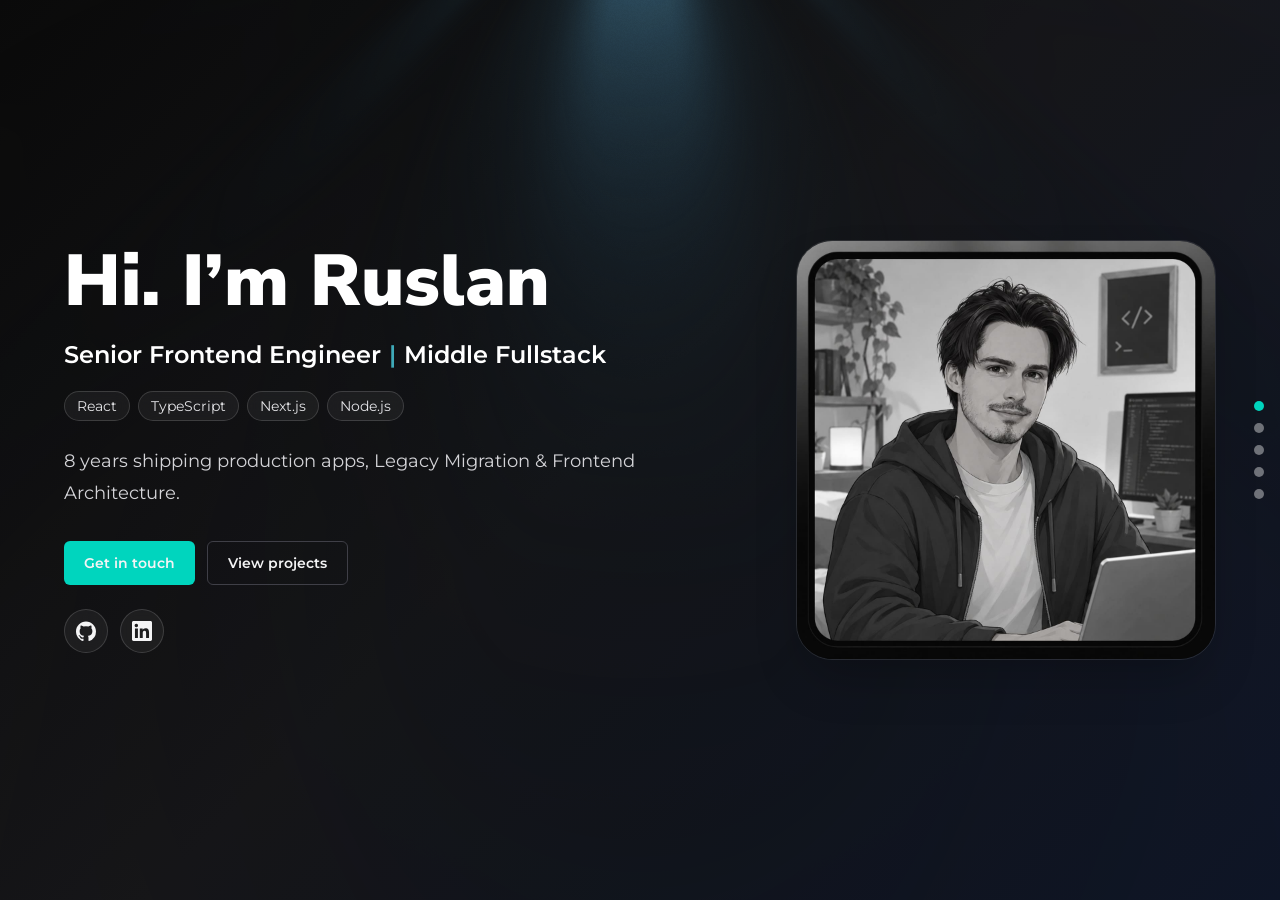
==== commit 54c15f6d: "Fix" ====
--- a/index.html
+++ b/index.html
@@ -1,3 +1,3 @@
-<!DOCTYPE html><html lang="ru"><head><meta charset="UTF-8"><meta name="description" content="Portfolio with CSS Scroll Snap, Astro, React, and Tailwind."><meta name="viewport" content="width=device-width, initial-scale=1.0"><link rel="icon" type="image/svg+xml" href="/favicon.svg"><title>Portfolio</title><link rel="stylesheet" href="/_astro/index.Cxu8pL6E.css"></head><body><main id="scroll-container" class="h-screen snap-y snap-mandatory overflow-y-auto scroll-smooth bg-zinc-950 text-zinc-100"><section id="intro" class="relative flex min-h-screen snap-start snap-always items-center overflow-hidden px-6 py-16 sm:px-10"><div class="absolute inset-0 bg-[linear-gradient(135deg,#0a0a0a_0%,#18181b_48%,#0f172a_100%)]"></div><div class="intro-blob absolute inset-0 m-auto h-[70vmax] w-[70vmax] rounded-full bg-[radial-gradient(circle,rgba(45,212,191,0.22),transparent_70%)]"></div><div class="absolute inset-0"><style>astro-island,astro-slot,astro-static-slot{display:contents}</style><script>(()=>{var e=async t=>{await(await t())()};(self.Astro||(self.Astro={})).load=e;window.dispatchEvent(new Event("astro:load"));})();</script><script>(()=>{var g=Object.defineProperty;var w=(a,s,c)=>s in a?g(a,s,{enumerable:!0,configurable:!0,writable:!0,value:c}):a[s]=c;var l=(a,s,c)=>w(a,typeof s!="symbol"?s+"":s,c);var E=new Set(["__proto__","constructor","prototype"]);{let a={0:t=>y(t),1:t=>c(t),2:t=>new RegExp(t),3:t=>new Date(t),4:t=>new Map(c(t)),5:t=>new Set(c(t)),6:t=>BigInt(t),7:t=>new URL(t),8:t=>new Uint8Array(t),9:t=>new Uint16Array(t),10:t=>new Uint32Array(t),11:t=>Number.POSITIVE_INFINITY*t},s=t=>{let[p,e]=t;return p in a?a[p](e):void 0},c=t=>t.map(s),y=t=>typeof t!="object"||t===null?t:Object.fromEntries(Object.entries(t).map(([p,e])=>[p,s(e)]));class f extends HTMLElement{constructor(){super(...arguments);l(this,"Component");l(this,"hydrator");l(this,"hydrate",async()=>{var b;if(!this.hydrator||!this.isConnected)return;let e=(b=this.parentElement)==null?void 0:b.closest("astro-island[ssr]");if(e){e.addEventListener("astro:hydrate",this.hydrate,{once:!0});return}let r=this.querySelectorAll("astro-slot"),n={},d=this.querySelectorAll("template[data-astro-template]");for(let o of d){let i=o.closest(this.tagName);i!=null&&i.isSameNode(this)&&(n[o.getAttribute("data-astro-template")||"default"]=o.innerHTML,o.remove())}for(let o of r){let i=o.closest(this.tagName);i!=null&&i.isSameNode(this)&&(n[o.getAttribute("name")||"default"]=o.innerHTML)}let u;try{u=this.hasAttribute("props")?y(JSON.parse(this.getAttribute("props"))):{}}catch(o){let i=this.getAttribute("component-url")||"<unknown>",v=this.getAttribute("component-export");throw v&&(i+=` (export ${v})`),console.error(`[hydrate] Error parsing props for component ${i}`,this.getAttribute("props"),o),o}let h;await this.hydrator(this)(this.Component,u,n,{client:this.getAttribute("client")}),this.removeAttribute("ssr"),this.dispatchEvent(new CustomEvent("astro:hydrate"))});l(this,"unmount",()=>{this.isConnected||this.dispatchEvent(new CustomEvent("astro:unmount"))})}disconnectedCallback(){document.removeEventListener("astro:after-swap",this.unmount),document.addEventListener("astro:after-swap",this.unmount,{once:!0})}connectedCallback(){if(!this.hasAttribute("await-children")||document.readyState==="interactive"||document.readyState==="complete")this.childrenConnectedCallback();else{let e=()=>{document.removeEventListener("DOMContentLoaded",e),r.disconnect(),this.childrenConnectedCallback()},r=new MutationObserver(()=>{var n;((n=this.lastChild)==null?void 0:n.nodeType)===Node.COMMENT_NODE&&this.lastChild.nodeValue==="astro:end"&&(this.lastChild.remove(),e())});r.observe(this,{childList:!0}),document.addEventListener("DOMContentLoaded",e)}}async childrenConnectedCallback(){let e=this.getAttribute("before-hydration-url");e&&await import(e),this.start()}getRetryImportUrl(e){let r=new URL(e,document.baseURI);return r.searchParams.set("astro-retry",Date.now().toString()),r.toString()}async importWithRetry(e){try{return await import(e)}catch(r){return await new Promise(n=>setTimeout(n,1e3)),import(this.getRetryImportUrl(e))}}handleHydrationError(e){let r=this.getAttribute("component-url"),n=new CustomEvent("astro:hydration-error",{cancelable:!0,bubbles:!0,composed:!0,detail:{error:e,componentUrl:r}});this.dispatchEvent(n)&&console.error(`[astro-island] Error hydrating ${r}`,e)}async start(){let e=JSON.parse(this.getAttribute("opts")),r=this.getAttribute("client");if(Astro[r]===void 0){window.addEventListener(`astro:${r}`,()=>this.start(),{once:!0});return}try{await Astro[r](async()=>{let n=this.getAttribute("renderer-url");try{let[d,{default:u}]=await Promise.all([this.importWithRetry(this.getAttribute("component-url")),n?this.importWithRetry(n):Promise.resolve({default:()=>()=>{}})]),h=this.getAttribute("component-export")||"default";if(h.includes(".")){this.Component=d;for(let m of h.split(".")){if(E.has(m)||!this.Component||typeof this.Component!="object"&&typeof this.Component!="function"||!Object.hasOwn(this.Component,m))throw new Error(`Invalid component export path: ${h}`);this.Component=this.Component[m]}}else{if(E.has(h))throw new Error(`Invalid component export path: ${h}`);this.Component=d[h]}return this.hydrator=u,this.hydrate}catch(d){return this.handleHydrationError(d),()=>{}}},e,this)}catch(n){this.handleHydrationError(n)}}attributeChangedCallback(){this.hydrate()}}l(f,"observedAttributes",["props"]),customElements.get("astro-island")||customElements.define("astro-island",f)}})();</script><astro-island uid="UvQ3e" prefix="r11" component-url="/_astro/LightRays.DfwaTrMX.js" component-export="default" renderer-url="/_astro/client.Dda4loRL.js" props="{&quot;raysOrigin&quot;:[0,&quot;top-center&quot;],&quot;raysColor&quot;:[0,&quot;#7de2ff&quot;],&quot;raysSpeed&quot;:[0,0.9],&quot;lightSpread&quot;:[0,0.8],&quot;rayLength&quot;:[0,1.6],&quot;fadeDistance&quot;:[0,1.2],&quot;saturation&quot;:[0,0.9],&quot;followMouse&quot;:[0,true],&quot;mouseInfluence&quot;:[0,0.12],&quot;noiseAmount&quot;:[0,0.06],&quot;distortion&quot;:[0,0.04]}" ssr client="load" opts="{&quot;name&quot;:&quot;LightRays&quot;,&quot;value&quot;:true}" await-children><div class="w-full h-full pointer-events-none z-[3] overflow-hidden relative"></div><!--astro:end--></astro-island></div><div class="relative z-10 mx-auto grid w-full max-w-6xl items-center gap-12 lg:grid-cols-[1.1fr_0.9fr]"><div><h1 class="text-5xl leading-tight text-white sm:text-7xl">Hi. I&rsquo;m Ruslan</h1><p class="mt-6 text-xl font-semibold text-white sm:text-2xl">Senior Frontend Engineer<span class="mx-2 text-cyan-300/70">|</span>Middle Fullstack</p><ul class="mt-5 flex flex-wrap gap-2"><li class="rounded-full border border-white/15 bg-white/5 px-3 py-1 text-sm text-zinc-200 backdrop-blur-sm">React</li><li class="rounded-full border border-white/15 bg-white/5 px-3 py-1 text-sm text-zinc-200 backdrop-blur-sm">TypeScript</li><li class="rounded-full border border-white/15 bg-white/5 px-3 py-1 text-sm text-zinc-200 backdrop-blur-sm">Next.js</li><li class="rounded-full border border-white/15 bg-white/5 px-3 py-1 text-sm text-zinc-200 backdrop-blur-sm">Node.js</li></ul><p class="mt-6 max-w-xl text-lg leading-8 text-zinc-300">8 years shipping production apps, Legacy Migration &amp; Frontend Architecture.</p><div class="mt-8 flex flex-wrap gap-3"><a class="inline-flex h-11 items-center justify-center rounded-md bg-teal-400 px-5 text-sm font-semibold text-slate-950 transition hover:bg-teal-300 focus:outline-none focus:ring-2 focus:ring-teal-300 focus:ring-offset-2 focus:ring-offset-slate-950" href="mailto:ruslan.littlewell@gmail.com">
+<!DOCTYPE html><html lang="ru"><head><meta charset="UTF-8"><meta name="description" content="Portfolio with CSS Scroll Snap, Astro, React, and Tailwind."><meta name="viewport" content="width=device-width, initial-scale=1.0"><link rel="icon" type="image/svg+xml" href="/favicon.svg"><title>Portfolio</title><link rel="stylesheet" href="/assets/index.Cxu8pL6E.css"></head><body><main id="scroll-container" class="h-screen snap-y snap-mandatory overflow-y-auto scroll-smooth bg-zinc-950 text-zinc-100"><section id="intro" class="relative flex min-h-screen snap-start snap-always items-center overflow-hidden px-6 py-16 sm:px-10"><div class="absolute inset-0 bg-[linear-gradient(135deg,#0a0a0a_0%,#18181b_48%,#0f172a_100%)]"></div><div class="intro-blob absolute inset-0 m-auto h-[70vmax] w-[70vmax] rounded-full bg-[radial-gradient(circle,rgba(45,212,191,0.22),transparent_70%)]"></div><div class="absolute inset-0"><style>astro-island,astro-slot,astro-static-slot{display:contents}</style><script>(()=>{var e=async t=>{await(await t())()};(self.Astro||(self.Astro={})).load=e;window.dispatchEvent(new Event("astro:load"));})();</script><script>(()=>{var g=Object.defineProperty;var w=(a,s,c)=>s in a?g(a,s,{enumerable:!0,configurable:!0,writable:!0,value:c}):a[s]=c;var l=(a,s,c)=>w(a,typeof s!="symbol"?s+"":s,c);var E=new Set(["__proto__","constructor","prototype"]);{let a={0:t=>y(t),1:t=>c(t),2:t=>new RegExp(t),3:t=>new Date(t),4:t=>new Map(c(t)),5:t=>new Set(c(t)),6:t=>BigInt(t),7:t=>new URL(t),8:t=>new Uint8Array(t),9:t=>new Uint16Array(t),10:t=>new Uint32Array(t),11:t=>Number.POSITIVE_INFINITY*t},s=t=>{let[p,e]=t;return p in a?a[p](e):void 0},c=t=>t.map(s),y=t=>typeof t!="object"||t===null?t:Object.fromEntries(Object.entries(t).map(([p,e])=>[p,s(e)]));class f extends HTMLElement{constructor(){super(...arguments);l(this,"Component");l(this,"hydrator");l(this,"hydrate",async()=>{var b;if(!this.hydrator||!this.isConnected)return;let e=(b=this.parentElement)==null?void 0:b.closest("astro-island[ssr]");if(e){e.addEventListener("astro:hydrate",this.hydrate,{once:!0});return}let r=this.querySelectorAll("astro-slot"),n={},d=this.querySelectorAll("template[data-astro-template]");for(let o of d){let i=o.closest(this.tagName);i!=null&&i.isSameNode(this)&&(n[o.getAttribute("data-astro-template")||"default"]=o.innerHTML,o.remove())}for(let o of r){let i=o.closest(this.tagName);i!=null&&i.isSameNode(this)&&(n[o.getAttribute("name")||"default"]=o.innerHTML)}let u;try{u=this.hasAttribute("props")?y(JSON.parse(this.getAttribute("props"))):{}}catch(o){let i=this.getAttribute("component-url")||"<unknown>",v=this.getAttribute("component-export");throw v&&(i+=` (export ${v})`),console.error(`[hydrate] Error parsing props for component ${i}`,this.getAttribute("props"),o),o}let h;await this.hydrator(this)(this.Component,u,n,{client:this.getAttribute("client")}),this.removeAttribute("ssr"),this.dispatchEvent(new CustomEvent("astro:hydrate"))});l(this,"unmount",()=>{this.isConnected||this.dispatchEvent(new CustomEvent("astro:unmount"))})}disconnectedCallback(){document.removeEventListener("astro:after-swap",this.unmount),document.addEventListener("astro:after-swap",this.unmount,{once:!0})}connectedCallback(){if(!this.hasAttribute("await-children")||document.readyState==="interactive"||document.readyState==="complete")this.childrenConnectedCallback();else{let e=()=>{document.removeEventListener("DOMContentLoaded",e),r.disconnect(),this.childrenConnectedCallback()},r=new MutationObserver(()=>{var n;((n=this.lastChild)==null?void 0:n.nodeType)===Node.COMMENT_NODE&&this.lastChild.nodeValue==="astro:end"&&(this.lastChild.remove(),e())});r.observe(this,{childList:!0}),document.addEventListener("DOMContentLoaded",e)}}async childrenConnectedCallback(){let e=this.getAttribute("before-hydration-url");e&&await import(e),this.start()}getRetryImportUrl(e){let r=new URL(e,document.baseURI);return r.searchParams.set("astro-retry",Date.now().toString()),r.toString()}async importWithRetry(e){try{return await import(e)}catch(r){return await new Promise(n=>setTimeout(n,1e3)),import(this.getRetryImportUrl(e))}}handleHydrationError(e){let r=this.getAttribute("component-url"),n=new CustomEvent("astro:hydration-error",{cancelable:!0,bubbles:!0,composed:!0,detail:{error:e,componentUrl:r}});this.dispatchEvent(n)&&console.error(`[astro-island] Error hydrating ${r}`,e)}async start(){let e=JSON.parse(this.getAttribute("opts")),r=this.getAttribute("client");if(Astro[r]===void 0){window.addEventListener(`astro:${r}`,()=>this.start(),{once:!0});return}try{await Astro[r](async()=>{let n=this.getAttribute("renderer-url");try{let[d,{default:u}]=await Promise.all([this.importWithRetry(this.getAttribute("component-url")),n?this.importWithRetry(n):Promise.resolve({default:()=>()=>{}})]),h=this.getAttribute("component-export")||"default";if(h.includes(".")){this.Component=d;for(let m of h.split(".")){if(E.has(m)||!this.Component||typeof this.Component!="object"&&typeof this.Component!="function"||!Object.hasOwn(this.Component,m))throw new Error(`Invalid component export path: ${h}`);this.Component=this.Component[m]}}else{if(E.has(h))throw new Error(`Invalid component export path: ${h}`);this.Component=d[h]}return this.hydrator=u,this.hydrate}catch(d){return this.handleHydrationError(d),()=>{}}},e,this)}catch(n){this.handleHydrationError(n)}}attributeChangedCallback(){this.hydrate()}}l(f,"observedAttributes",["props"]),customElements.get("astro-island")||customElements.define("astro-island",f)}})();</script><astro-island uid="UvQ3e" prefix="r11" component-url="/assets/LightRays.DfwaTrMX.js" component-export="default" renderer-url="/assets/client.Dda4loRL.js" props="{&quot;raysOrigin&quot;:[0,&quot;top-center&quot;],&quot;raysColor&quot;:[0,&quot;#7de2ff&quot;],&quot;raysSpeed&quot;:[0,0.9],&quot;lightSpread&quot;:[0,0.8],&quot;rayLength&quot;:[0,1.6],&quot;fadeDistance&quot;:[0,1.2],&quot;saturation&quot;:[0,0.9],&quot;followMouse&quot;:[0,true],&quot;mouseInfluence&quot;:[0,0.12],&quot;noiseAmount&quot;:[0,0.06],&quot;distortion&quot;:[0,0.04]}" ssr client="load" opts="{&quot;name&quot;:&quot;LightRays&quot;,&quot;value&quot;:true}" await-children><div class="w-full h-full pointer-events-none z-[3] overflow-hidden relative"></div><!--astro:end--></astro-island></div><div class="relative z-10 mx-auto grid w-full max-w-6xl items-center gap-12 lg:grid-cols-[1.1fr_0.9fr]"><div><h1 class="text-5xl leading-tight text-white sm:text-7xl">Hi. I&rsquo;m Ruslan</h1><p class="mt-6 text-xl font-semibold text-white sm:text-2xl">Senior Frontend Engineer<span class="mx-2 text-cyan-300/70">|</span>Middle Fullstack</p><ul class="mt-5 flex flex-wrap gap-2"><li class="rounded-full border border-white/15 bg-white/5 px-3 py-1 text-sm text-zinc-200 backdrop-blur-sm">React</li><li class="rounded-full border border-white/15 bg-white/5 px-3 py-1 text-sm text-zinc-200 backdrop-blur-sm">TypeScript</li><li class="rounded-full border border-white/15 bg-white/5 px-3 py-1 text-sm text-zinc-200 backdrop-blur-sm">Next.js</li><li class="rounded-full border border-white/15 bg-white/5 px-3 py-1 text-sm text-zinc-200 backdrop-blur-sm">Node.js</li></ul><p class="mt-6 max-w-xl text-lg leading-8 text-zinc-300">8 years shipping production apps, Legacy Migration &amp; Frontend Architecture.</p><div class="mt-8 flex flex-wrap gap-3"><a class="inline-flex h-11 items-center justify-center rounded-md bg-teal-400 px-5 text-sm font-semibold text-slate-950 transition hover:bg-teal-300 focus:outline-none focus:ring-2 focus:ring-teal-300 focus:ring-offset-2 focus:ring-offset-slate-950" href="mailto:ruslan.littlewell@gmail.com">
               Get in touch
-            </a><a class="inline-flex h-11 items-center justify-center rounded-md border border-zinc-700 px-5 text-sm font-semibold text-zinc-200 transition hover:border-zinc-500 hover:bg-zinc-900" href="#project-1">View projects</a></div><div class="mt-6 flex items-center gap-3"><a class="inline-flex h-11 w-11 items-center justify-center rounded-full border border-white/15 bg-white/5 text-zinc-300 backdrop-blur-sm transition hover:border-cyan-300/50 hover:text-cyan-300" href="https://github.com/RuslanLittlewell" target="_blank" rel="noopener noreferrer" aria-label="GitHub" title="GitHub"><svg class="h-5 w-5" viewBox="0 0 24 24" fill="currentColor" aria-hidden="true"><path d="M12 .5C5.37.5 0 5.87 0 12.5c0 5.3 3.44 9.8 8.2 11.39.6.11.82-.26.82-.58 0-.28-.01-1.04-.02-2.04-3.34.73-4.04-1.61-4.04-1.61-.55-1.39-1.33-1.76-1.33-1.76-1.09-.74.08-.73.08-.73 1.2.09 1.84 1.24 1.84 1.24 1.07 1.83 2.81 1.3 3.5 1 .11-.78.42-1.3.76-1.6-2.67-.3-5.47-1.33-5.47-5.93 0-1.31.47-2.38 1.24-3.22-.13-.3-.54-1.52.11-3.18 0 0 1.01-.32 3.3 1.23a11.5 11.5 0 0 1 6.01 0c2.29-1.55 3.3-1.23 3.3-1.23.65 1.66.24 2.88.12 3.18.77.84 1.23 1.91 1.23 3.22 0 4.61-2.8 5.63-5.48 5.92.43.37.81 1.1.81 2.22 0 1.6-.01 2.9-.01 3.29 0 .32.21.7.82.58A12 12 0 0 0 24 12.5C24 5.87 18.63.5 12 .5Z"></path></svg></a><a class="inline-flex h-11 w-11 items-center justify-center rounded-full border border-white/15 bg-white/5 text-zinc-300 backdrop-blur-sm transition hover:border-cyan-300/50 hover:text-cyan-300" href="https://www.linkedin.com/in/ruslan-matusevich/" target="_blank" rel="noopener noreferrer" aria-label="LinkedIn" title="LinkedIn"><svg class="h-5 w-5" viewBox="0 0 24 24" fill="currentColor" aria-hidden="true"><path d="M20.45 20.45h-3.56v-5.57c0-1.33-.02-3.04-1.85-3.04-1.85 0-2.14 1.45-2.14 2.94v5.67H9.35V9h3.41v1.56h.05c.48-.9 1.64-1.85 3.37-1.85 3.6 0 4.27 2.37 4.27 5.46v6.28ZM5.34 7.43a2.07 2.07 0 1 1 0-4.13 2.07 2.07 0 0 1 0 4.13Zm1.78 13.02H3.55V9h3.57v11.45ZM22.22 0H1.77C.79 0 0 .77 0 1.73v20.54C0 23.23.79 24 1.77 24h20.45c.98 0 1.78-.77 1.78-1.73V1.73C24 .77 23.2 0 22.22 0Z"></path></svg></a></div></div><div class="justify-self-center lg:justify-self-end"><div class="group relative aspect-square w-70 overflow-hidden rounded-[36px] border border-white/10 shadow-2xl transition duration-500 hover:border-cyan-300/40 sm:w-90 lg:w-105"><img src="/_astro/1.CUP_12CO.jpg" alt="Ruslan at his desk" width="1254" height="1254" class="h-full w-full object-cover transition-opacity duration-300 group-hover:opacity-0"><img src="/_astro/2.Dwza3eGs.jpg" alt="" aria-hidden="true" width="1254" height="1254" class="absolute inset-0 h-full w-full object-cover opacity-0 transition-opacity duration-300 group-hover:opacity-100"></div></div></div></section><section id="project-1" class="relative flex flex-col max-h-screen items-center justify-center min-h-screen snap-start snap-always overflow-hidden border-t border-zinc-800 px-6 py-16 sm:px-10 bg-[linear-gradient(to_right,#fe0fff,#9d65ff)]"><h2 class="font-bold text-8xl self-start mb-5 absolute top-[50px]">mediaTool</h2><div class="relative z-10 mx-auto grid w-full grid-cols-[55%_45%] items-center gap-4"><div class="h-[calc(100vh)] w-full justify-self-center"><astro-island uid="2mgShO" prefix="r13" component-url="/_astro/ProjectImageWall.BAEKEQ4x.js" component-export="default" renderer-url="/_astro/client.Dda4loRL.js" props="{&quot;images&quot;:[1,[[0,&quot;/_astro/1.DRPCBZT7.jpg&quot;],[0,&quot;/_astro/2.DVXmOMs1.jpg&quot;],[0,&quot;/_astro/3.CSpihUHT.jpg&quot;],[0,&quot;/_astro/4.CkGcJUlj.jpg&quot;],[0,&quot;/_astro/5.BwDg-UTN.jpg&quot;],[0,&quot;/_astro/6.sWAVKPDY.jpg&quot;],[0,&quot;/_astro/7.d_Y8jw1q.jpg&quot;],[0,&quot;/_astro/8.WiF3r2QC.jpg&quot;],[0,&quot;/_astro/9.72BhggD8.jpg&quot;]]],&quot;projectName&quot;:[0,&quot;MediaTool&quot;]}" ssr client="load" opts="{&quot;name&quot;:&quot;ProjectImageWall&quot;,&quot;value&quot;:true}" await-children><div class="relative h-full w-full overflow-hidden h-full w-full" style="--dw-tile-w:260px;--dw-tile-h:170px;--dw-gap:18px;--dw-radius:10px;--dw-lift:72px;--dw-dim:0.72;--dw-gray:0;--dw-overlay:#6d28d9;--dw-overlay-opacity:0;--dw-edge:70%;perspective:1200px;perspective-origin:50% 50%;-webkit-mask-image:radial-gradient(ellipse 78% 82% at 50% 46%, #000 var(--dw-edge), transparent 100%), linear-gradient(to top, #000 var(--dw-edge), transparent 100%);mask-image:radial-gradient(ellipse 78% 82% at 50% 46%, #000 var(--dw-edge), transparent 100%), linear-gradient(to top, #000 var(--dw-edge), transparent 100%);-webkit-mask-composite:source-in;mask-composite:intersect" role="group" aria-label="Drifting wall of tiles"><div class="absolute left-1/2 top-1/2 flex cursor-pointer flex-row [transform-style:preserve-3d] [transform-origin:50%_50%] will-change-transform"><div class="relative w-[calc(var(--dw-tile-w)+var(--dw-gap))] [transform-style:preserve-3d]"><div class="flex flex-col [transform-style:preserve-3d] will-change-transform"><button type="button" aria-label="MediaTool screen 1" class="group/tile relative block flex-none cursor-pointer outline-none w-full h-[calc(var(--dw-tile-h)+var(--dw-gap))] [transform-style:preserve-3d]" data-tile-id="0-0-0" data-col="0"><span class="pointer-events-none absolute inset-[calc(var(--dw-gap)/2)] block overflow-hidden bg-[#0b0b12] rounded-[var(--dw-radius)] opacity-[var(--dw-dim)] [transform:translateZ(0)] transition-[transform,opacity,box-shadow] duration-[420ms] ease-[cubic-bezier(0.22,1,0.36,1)] group-[.is-active]/tile:opacity-100 group-[.is-active]/tile:[transform:translateZ(var(--dw-lift))] group-[.is-active]/tile:shadow-[0_24px_60px_-18px_rgba(0,0,0,0.7)] group-focus-visible/tile:opacity-100 group-focus-visible/tile:[transform:translateZ(var(--dw-lift))] group-focus-visible/tile:shadow-[0_24px_60px_-18px_rgba(0,0,0,0.7),0_0_0_2px_rgba(255,255,255,0.9)]"><img src="/_astro/1.DRPCBZT7.jpg" alt="MediaTool screen 1" loading="lazy" decoding="async" draggable="false" class="block h-full w-full select-none object-cover [filter:grayscale(var(--dw-gray))_saturate(0.92)] transition-[filter] duration-[420ms] ease-[cubic-bezier(0.22,1,0.36,1)] group-[.is-active]/tile:[filter:grayscale(0)_saturate(1.05)] group-focus-visible/tile:[filter:grayscale(0)_saturate(1.05)]"/><span class="pointer-events-none absolute inset-0 bg-[var(--dw-overlay)] opacity-[var(--dw-overlay-opacity)] transition-opacity duration-[420ms] ease-[cubic-bezier(0.22,1,0.36,1)] group-[.is-active]/tile:opacity-0 group-focus-visible/tile:opacity-0" aria-hidden="true"></span></span></button><button type="button" aria-label="MediaTool screen 4" class="group/tile relative block flex-none cursor-pointer outline-none w-full h-[calc(var(--dw-tile-h)+var(--dw-gap))] [transform-style:preserve-3d]" data-tile-id="0-0-1" data-col="0"><span class="pointer-events-none absolute inset-[calc(var(--dw-gap)/2)] block overflow-hidden bg-[#0b0b12] rounded-[var(--dw-radius)] opacity-[var(--dw-dim)] [transform:translateZ(0)] transition-[transform,opacity,box-shadow] duration-[420ms] ease-[cubic-bezier(0.22,1,0.36,1)] group-[.is-active]/tile:opacity-100 group-[.is-active]/tile:[transform:translateZ(var(--dw-lift))] group-[.is-active]/tile:shadow-[0_24px_60px_-18px_rgba(0,0,0,0.7)] group-focus-visible/tile:opacity-100 group-focus-visible/tile:[transform:translateZ(var(--dw-lift))] group-focus-visible/tile:shadow-[0_24px_60px_-18px_rgba(0,0,0,0.7),0_0_0_2px_rgba(255,255,255,0.9)]"><img src="/_astro/4.CkGcJUlj.jpg" alt="MediaTool screen 4" loading="lazy" decoding="async" draggable="false" class="block h-full w-full select-none object-cover [filter:grayscale(var(--dw-gray))_saturate(0.92)] transition-[filter] duration-[420ms] ease-[cubic-bezier(0.22,1,0.36,1)] group-[.is-active]/tile:[filter:grayscale(0)_saturate(1.05)] group-focus-visible/tile:[filter:grayscale(0)_saturate(1.05)]"/><span class="pointer-events-none absolute inset-0 bg-[var(--dw-overlay)] opacity-[var(--dw-overlay-opacity)] transition-opacity duration-[420ms] ease-[cubic-bezier(0.22,1,0.36,1)] group-[.is-active]/tile:opacity-0 group-focus-visible/tile:opacity-0" aria-hidden="true"></span></span></button><button type="button" aria-label="MediaTool screen 7" class="group/tile relative block flex-none cursor-pointer outline-none w-full h-[calc(var(--dw-tile-h)+var(--dw-gap))] [transform-style:preserve-3d]" data-tile-id="0-0-2" data-col="0"><span class="pointer-events-none absolute inset-[calc(var(--dw-gap)/2)] block overflow-hidden bg-[#0b0b12] rounded-[var(--dw-radius)] opacity-[var(--dw-dim)] [transform:translateZ(0)] transition-[transform,opacity,box-shadow] duration-[420ms] ease-[cubic-bezier(0.22,1,0.36,1)] group-[.is-active]/tile:opacity-100 group-[.is-active]/tile:[transform:translateZ(var(--dw-lift))] group-[.is-active]/tile:shadow-[0_24px_60px_-18px_rgba(0,0,0,0.7)] group-focus-visible/tile:opacity-100 group-focus-visible/tile:[transform:translateZ(var(--dw-lift))] group-focus-visible/tile:shadow-[0_24px_60px_-18px_rgba(0,0,0,0.7),0_0_0_2px_rgba(255,255,255,0.9)]"><img src="/_astro/7.d_Y8jw1q.jpg" alt="MediaTool screen 7" loading="lazy" decoding="async" draggable="false" class="block h-full w-full select-none object-cover [filter:grayscale(var(--dw-gray))_saturate(0.92)] transition-[filter] duration-[420ms] ease-[cubic-bezier(0.22,1,0.36,1)] group-[.is-active]/tile:[filter:grayscale(0)_saturate(1.05)] group-focus-visible/tile:[filter:grayscale(0)_saturate(1.05)]"/><span class="pointer-events-none absolute inset-0 bg-[var(--dw-overlay)] opacity-[var(--dw-overlay-opacity)] transition-opacity duration-[420ms] ease-[cubic-bezier(0.22,1,0.36,1)] group-[.is-active]/tile:opacity-0 group-focus-visible/tile:opacity-0" aria-hidden="true"></span></span></button><button type="button" aria-label="MediaTool screen 1" class="group/tile relative block flex-none cursor-pointer outline-none w-full h-[calc(var(--dw-tile-h)+var(--dw-gap))] [transform-style:preserve-3d]" data-tile-id="0-1-0" data-col="0"><span class="pointer-events-none absolute inset-[calc(var(--dw-gap)/2)] block overflow-hidden bg-[#0b0b12] rounded-[var(--dw-radius)] opacity-[var(--dw-dim)] [transform:translateZ(0)] transition-[transform,opacity,box-shadow] duration-[420ms] ease-[cubic-bezier(0.22,1,0.36,1)] group-[.is-active]/tile:opacity-100 group-[.is-active]/tile:[transform:translateZ(var(--dw-lift))] group-[.is-active]/tile:shadow-[0_24px_60px_-18px_rgba(0,0,0,0.7)] group-focus-visible/tile:opacity-100 group-focus-visible/tile:[transform:translateZ(var(--dw-lift))] group-focus-visible/tile:shadow-[0_24px_60px_-18px_rgba(0,0,0,0.7),0_0_0_2px_rgba(255,255,255,0.9)]"><img src="/_astro/1.DRPCBZT7.jpg" alt="MediaTool screen 1" loading="lazy" decoding="async" draggable="false" class="block h-full w-full select-none object-cover [filter:grayscale(var(--dw-gray))_saturate(0.92)] transition-[filter] duration-[420ms] ease-[cubic-bezier(0.22,1,0.36,1)] group-[.is-active]/tile:[filter:grayscale(0)_saturate(1.05)] group-focus-visible/tile:[filter:grayscale(0)_saturate(1.05)]"/><span class="pointer-events-none absolute inset-0 bg-[var(--dw-overlay)] opacity-[var(--dw-overlay-opacity)] transition-opacity duration-[420ms] ease-[cubic-bezier(0.22,1,0.36,1)] group-[.is-active]/tile:opacity-0 group-focus-visible/tile:opacity-0" aria-hidden="true"></span></span></button><button type="button" aria-label="MediaTool screen 4" class="group/tile relative block flex-none cursor-pointer outline-none w-full h-[calc(var(--dw-tile-h)+var(--dw-gap))] [transform-style:preserve-3d]" data-tile-id="0-1-1" data-col="0"><span class="pointer-events-none absolute inset-[calc(var(--dw-gap)/2)] block overflow-hidden bg-[#0b0b12] rounded-[var(--dw-radius)] opacity-[var(--dw-dim)] [transform:translateZ(0)] transition-[transform,opacity,box-shadow] duration-[420ms] ease-[cubic-bezier(0.22,1,0.36,1)] group-[.is-active]/tile:opacity-100 group-[.is-active]/tile:[transform:translateZ(var(--dw-lift))] group-[.is-active]/tile:shadow-[0_24px_60px_-18px_rgba(0,0,0,0.7)] group-focus-visible/tile:opacity-100 group-focus-visible/tile:[transform:translateZ(var(--dw-lift))] group-focus-visible/tile:shadow-[0_24px_60px_-18px_rgba(0,0,0,0.7),0_0_0_2px_rgba(255,255,255,0.9)]"><img src="/_astro/4.CkGcJUlj.jpg" alt="MediaTool screen 4" loading="lazy" decoding="async" draggable="false" class="block h-full w-full select-none object-cover [filter:grayscale(var(--dw-gray))_saturate(0.92)] transition-[filter] duration-[420ms] ease-[cubic-bezier(0.22,1,0.36,1)] group-[.is-active]/tile:[filter:grayscale(0)_saturate(1.05)] group-focus-visible/tile:[filter:grayscale(0)_saturate(1.05)]"/><span class="pointer-events-none absolute inset-0 bg-[var(--dw-overlay)] opacity-[var(--dw-overlay-opacity)] transition-opacity duration-[420ms] ease-[cubic-bezier(0.22,1,0.36,1)] group-[.is-active]/tile:opacity-0 group-focus-visible/tile:opacity-0" aria-hidden="true"></span></span></button><button type="button" aria-label="MediaTool screen 7" class="group/tile relative block flex-none cursor-pointer outline-none w-full h-[calc(var(--dw-tile-h)+var(--dw-gap))] [transform-style:preserve-3d]" data-tile-id="0-1-2" data-col="0"><span class="pointer-events-none absolute inset-[calc(var(--dw-gap)/2)] block overflow-hidden bg-[#0b0b12] rounded-[var(--dw-radius)] opacity-[var(--dw-dim)] [transform:translateZ(0)] transition-[transform,opacity,box-shadow] duration-[420ms] ease-[cubic-bezier(0.22,1,0.36,1)] group-[.is-active]/tile:opacity-100 group-[.is-active]/tile:[transform:translateZ(var(--dw-lift))] group-[.is-active]/tile:shadow-[0_24px_60px_-18px_rgba(0,0,0,0.7)] group-focus-visible/tile:opacity-100 group-focus-visible/tile:[transform:translateZ(var(--dw-lift))] group-focus-visible/tile:shadow-[0_24px_60px_-18px_rgba(0,0,0,0.7),0_0_0_2px_rgba(255,255,255,0.9)]"><img src="/_astro/7.d_Y8jw1q.jpg" alt="MediaTool screen 7" loading="lazy" decoding="async" draggable="false" class="block h-full w-full select-none object-cover [filter:grayscale(var(--dw-gray))_saturate(0.92)] transition-[filter] duration-[420ms] ease-[cubic-bezier(0.22,1,0.36,1)] group-[.is-active]/tile:[filter:grayscale(0)_saturate(1.05)] group-focus-visible/tile:[filter:grayscale(0)_saturate(1.05)]"/><span class="pointer-events-none absolute inset-0 bg-[var(--dw-overlay)] opacity-[var(--dw-overlay-opacity)] transition-opacity duration-[420ms] ease-[cubic-bezier(0.22,1,0.36,1)] group-[.is-active]/tile:opacity-0 group-focus-visible/tile:opacity-0" aria-hidden="true"></span></span></button><button type="button" aria-label="MediaTool screen 1" class="group/tile relative block flex-none cursor-pointer outline-none w-full h-[calc(var(--dw-tile-h)+var(--dw-gap))] [transform-style:preserve-3d]" data-tile-id="0-2-0" data-col="0"><span class="pointer-events-none absolute inset-[calc(var(--dw-gap)/2)] block overflow-hidden bg-[#0b0b12] rounded-[var(--dw-radius)] opacity-[var(--dw-dim)] [transform:translateZ(0)] transition-[transform,opacity,box-shadow] duration-[420ms] ease-[cubic-bezier(0.22,1,0.36,1)] group-[.is-active]/tile:opacity-100 group-[.is-active]/tile:[transform:translateZ(var(--dw-lift))] group-[.is-active]/tile:shadow-[0_24px_60px_-18px_rgba(0,0,0,0.7)] group-focus-visible/tile:opacity-100 group-focus-visible/tile:[transform:translateZ(var(--dw-lift))] group-focus-visible/tile:shadow-[0_24px_60px_-18px_rgba(0,0,0,0.7),0_0_0_2px_rgba(255,255,255,0.9)]"><img src="/_astro/1.DRPCBZT7.jpg" alt="MediaTool screen 1" loading="lazy" decoding="async" draggable="false" class="block h-full w-full select-none object-cover [filter:grayscale(var(--dw-gray))_saturate(0.92)] transition-[filter] duration-[420ms] ease-[cubic-bezier(0.22,1,0.36,1)] group-[.is-active]/tile:[filter:grayscale(0)_saturate(1.05)] group-focus-visible/tile:[filter:grayscale(0)_saturate(1.05)]"/><span class="pointer-events-none absolute inset-0 bg-[var(--dw-overlay)] opacity-[var(--dw-overlay-opacity)] transition-opacity duration-[420ms] ease-[cubic-bezier(0.22,1,0.36,1)] group-[.is-active]/tile:opacity-0 group-focus-visible/tile:opacity-0" aria-hidden="true"></span></span></button><button type="button" aria-label="MediaTool screen 4" class="group/tile relative block flex-none cursor-pointer outline-none w-full h-[calc(var(--dw-tile-h)+var(--dw-gap))] [transform-style:preserve-3d]" data-tile-id="0-2-1" data-col="0"><span class="pointer-events-none absolute inset-[calc(var(--dw-gap)/2)] block overflow-hidden bg-[#0b0b12] rounded-[var(--dw-radius)] opacity-[var(--dw-dim)] [transform:translateZ(0)] transition-[transform,opacity,box-shadow] duration-[420ms] ease-[cubic-bezier(0.22,1,0.36,1)] group-[.is-active]/tile:opacity-100 group-[.is-active]/tile:[transform:translateZ(var(--dw-lift))] group-[.is-active]/tile:shadow-[0_24px_60px_-18px_rgba(0,0,0,0.7)] group-focus-visible/tile:opacity-100 group-focus-visible/tile:[transform:translateZ(var(--dw-lift))] group-focus-visible/tile:shadow-[0_24px_60px_-18px_rgba(0,0,0,0.7),0_0_0_2px_rgba(255,255,255,0.9)]"><img src="/_astro/4.CkGcJUlj.jpg" alt="MediaTool screen 4" loading="lazy" decoding="async" draggable="false" class="block h-full w-full select-none object-cover [filter:grayscale(var(--dw-gray))_saturate(0.92)] transition-[filter] duration-[420ms] ease-[cubic-bezier(0.22,1,0.36,1)] group-[.is-active]/tile:[filter:grayscale(0)_saturate(1.05)] group-focus-visible/tile:[filter:grayscale(0)_saturate(1.05)]"/><span class="pointer-events-none absolute inset-0 bg-[var(--dw-overlay)] opacity-[var(--dw-overlay-opacity)] transition-opacity duration-[420ms] ease-[cubic-bezier(0.22,1,0.36,1)] group-[.is-active]/tile:opacity-0 group-focus-visible/tile:opacity-0" aria-hidden="true"></span></span></button><button type="button" aria-label="MediaTool screen 7" class="group/tile relative block flex-none cursor-pointer outline-none w-full h-[calc(var(--dw-tile-h)+var(--dw-gap))] [transform-style:preserve-3d]" data-tile-id="0-2-2" data-col="0"><span class="pointer-events-none absolute inset-[calc(var(--dw-gap)/2)] block overflow-hidden bg-[#0b0b12] rounded-[var(--dw-radius)] opacity-[var(--dw-dim)] [transform:translateZ(0)] transition-[transform,opacity,box-shadow] duration-[420ms] ease-[cubic-bezier(0.22,1,0.36,1)] group-[.is-active]/tile:opacity-100 group-[.is-active]/tile:[transform:translateZ(var(--dw-lift))] group-[.is-active]/tile:shadow-[0_24px_60px_-18px_rgba(0,0,0,0.7)] group-focus-visible/tile:opacity-100 group-focus-visible/tile:[transform:translateZ(var(--dw-lift))] group-focus-visible/tile:shadow-[0_24px_60px_-18px_rgba(0,0,0,0.7),0_0_0_2px_rgba(255,255,255,0.9)]"><img src="/_astro/7.d_Y8jw1q.jpg" alt="MediaTool screen 7" loading="lazy" decoding="async" draggable="false" class="block h-full w-full select-none object-cover [filter:grayscale(var(--dw-gray))_saturate(0.92)] transition-[filter] duration-[420ms] ease-[cubic-bezier(0.22,1,0.36,1)] group-[.is-active]/tile:[filter:grayscale(0)_saturate(1.05)] group-focus-visible/tile:[filter:grayscale(0)_saturate(1.05)]"/><span class="pointer-events-none absolute inset-0 bg-[var(--dw-overlay)] opacity-[var(--dw-overlay-opacity)] transition-opacity duration-[420ms] ease-[cubic-bezier(0.22,1,0.36,1)] group-[.is-active]/tile:opacity-0 group-focus-visible/tile:opacity-0" aria-hidden="true"></span></span></button></div></div><div class="relative w-[calc(var(--dw-tile-w)+var(--dw-gap))] [transform-style:preserve-3d]"><div class="flex flex-col [transform-style:preserve-3d] will-change-transform"><button type="button" aria-label="MediaTool screen 2" class="group/tile relative block flex-none cursor-pointer outline-none w-full h-[calc(var(--dw-tile-h)+var(--dw-gap))] [transform-style:preserve-3d]" data-tile-id="1-0-0" data-col="1"><span class="pointer-events-none absolute inset-[calc(var(--dw-gap)/2)] block overflow-hidden bg-[#0b0b12] rounded-[var(--dw-radius)] opacity-[var(--dw-dim)] [transform:translateZ(0)] transition-[transform,opacity,box-shadow] duration-[420ms] ease-[cubic-bezier(0.22,1,0.36,1)] group-[.is-active]/tile:opacity-100 group-[.is-active]/tile:[transform:translateZ(var(--dw-lift))] group-[.is-active]/tile:shadow-[0_24px_60px_-18px_rgba(0,0,0,0.7)] group-focus-visible/tile:opacity-100 group-focus-visible/tile:[transform:translateZ(var(--dw-lift))] group-focus-visible/tile:shadow-[0_24px_60px_-18px_rgba(0,0,0,0.7),0_0_0_2px_rgba(255,255,255,0.9)]"><img src="/_astro/2.DVXmOMs1.jpg" alt="MediaTool screen 2" loading="lazy" decoding="async" draggable="false" class="block h-full w-full select-none object-cover [filter:grayscale(var(--dw-gray))_saturate(0.92)] transition-[filter] duration-[420ms] ease-[cubic-bezier(0.22,1,0.36,1)] group-[.is-active]/tile:[filter:grayscale(0)_saturate(1.05)] group-focus-visible/tile:[filter:grayscale(0)_saturate(1.05)]"/><span class="pointer-events-none absolute inset-0 bg-[var(--dw-overlay)] opacity-[var(--dw-overlay-opacity)] transition-opacity duration-[420ms] ease-[cubic-bezier(0.22,1,0.36,1)] group-[.is-active]/tile:opacity-0 group-focus-visible/tile:opacity-0" aria-hidden="true"></span></span></button><button type="button" aria-label="MediaTool screen 5" class="group/tile relative block flex-none cursor-pointer outline-none w-full h-[calc(var(--dw-tile-h)+var(--dw-gap))] [transform-style:preserve-3d]" data-tile-id="1-0-1" data-col="1"><span class="pointer-events-none absolute inset-[calc(var(--dw-gap)/2)] block overflow-hidden bg-[#0b0b12] rounded-[var(--dw-radius)] opacity-[var(--dw-dim)] [transform:translateZ(0)] transition-[transform,opacity,box-shadow] duration-[420ms] ease-[cubic-bezier(0.22,1,0.36,1)] group-[.is-active]/tile:opacity-100 group-[.is-active]/tile:[transform:translateZ(var(--dw-lift))] group-[.is-active]/tile:shadow-[0_24px_60px_-18px_rgba(0,0,0,0.7)] group-focus-visible/tile:opacity-100 group-focus-visible/tile:[transform:translateZ(var(--dw-lift))] group-focus-visible/tile:shadow-[0_24px_60px_-18px_rgba(0,0,0,0.7),0_0_0_2px_rgba(255,255,255,0.9)]"><img src="/_astro/5.BwDg-UTN.jpg" alt="MediaTool screen 5" loading="lazy" decoding="async" draggable="false" class="block h-full w-full select-none object-cover [filter:grayscale(var(--dw-gray))_saturate(0.92)] transition-[filter] duration-[420ms] ease-[cubic-bezier(0.22,1,0.36,1)] group-[.is-active]/tile:[filter:grayscale(0)_saturate(1.05)] group-focus-visible/tile:[filter:grayscale(0)_saturate(1.05)]"/><span class="pointer-events-none absolute inset-0 bg-[var(--dw-overlay)] opacity-[var(--dw-overlay-opacity)] transition-opacity duration-[420ms] ease-[cubic-bezier(0.22,1,0.36,1)] group-[.is-active]/tile:opacity-0 group-focus-visible/tile:opacity-0" aria-hidden="true"></span></span></button><button type="button" aria-label="MediaTool screen 8" class="group/tile relative block flex-none cursor-pointer outline-none w-full h-[calc(var(--dw-tile-h)+var(--dw-gap))] [transform-style:preserve-3d]" data-tile-id="1-0-2" data-col="1"><span class="pointer-events-none absolute inset-[calc(var(--dw-gap)/2)] block overflow-hidden bg-[#0b0b12] rounded-[var(--dw-radius)] opacity-[var(--dw-dim)] [transform:translateZ(0)] transition-[transform,opacity,box-shadow] duration-[420ms] ease-[cubic-bezier(0.22,1,0.36,1)] group-[.is-active]/tile:opacity-100 group-[.is-active]/tile:[transform:translateZ(var(--dw-lift))] group-[.is-active]/tile:shadow-[0_24px_60px_-18px_rgba(0,0,0,0.7)] group-focus-visible/tile:opacity-100 group-focus-visible/tile:[transform:translateZ(var(--dw-lift))] group-focus-visible/tile:shadow-[0_24px_60px_-18px_rgba(0,0,0,0.7),0_0_0_2px_rgba(255,255,255,0.9)]"><img src="/_astro/8.WiF3r2QC.jpg" alt="MediaTool screen 8" loading="lazy" decoding="async" draggable="false" class="block h-full w-full select-none object-cover [filter:grayscale(var(--dw-gray))_saturate(0.92)] transition-[filter] duration-[420ms] ease-[cubic-bezier(0.22,1,0.36,1)] group-[.is-active]/tile:[filter:grayscale(0)_saturate(1.05)] group-focus-visible/tile:[filter:grayscale(0)_saturate(1.05)]"/><span class="pointer-events-none absolute inset-0 bg-[var(--dw-overlay)] opacity-[var(--dw-overlay-opacity)] transition-opacity duration-[420ms] ease-[cubic-bezier(0.22,1,0.36,1)] group-[.is-active]/tile:opacity-0 group-focus-visible/tile:opacity-0" aria-hidden="true"></span></span></button><button type="button" aria-label="MediaTool screen 2" class="group/tile relative block flex-none cursor-pointer outline-none w-full h-[calc(var(--dw-tile-h)+var(--dw-gap))] [transform-style:preserve-3d]" data-tile-id="1-1-0" data-col="1"><span class="pointer-events-none absolute inset-[calc(var(--dw-gap)/2)] block overflow-hidden bg-[#0b0b12] rounded-[var(--dw-radius)] opacity-[var(--dw-dim)] [transform:translateZ(0)] transition-[transform,opacity,box-shadow] duration-[420ms] ease-[cubic-bezier(0.22,1,0.36,1)] group-[.is-active]/tile:opacity-100 group-[.is-active]/tile:[transform:translateZ(var(--dw-lift))] group-[.is-active]/tile:shadow-[0_24px_60px_-18px_rgba(0,0,0,0.7)] group-focus-visible/tile:opacity-100 group-focus-visible/tile:[transform:translateZ(var(--dw-lift))] group-focus-visible/tile:shadow-[0_24px_60px_-18px_rgba(0,0,0,0.7),0_0_0_2px_rgba(255,255,255,0.9)]"><img src="/_astro/2.DVXmOMs1.jpg" alt="MediaTool screen 2" loading="lazy" decoding="async" draggable="false" class="block h-full w-full select-none object-cover [filter:grayscale(var(--dw-gray))_saturate(0.92)] transition-[filter] duration-[420ms] ease-[cubic-bezier(0.22,1,0.36,1)] group-[.is-active]/tile:[filter:grayscale(0)_saturate(1.05)] group-focus-visible/tile:[filter:grayscale(0)_saturate(1.05)]"/><span class="pointer-events-none absolute inset-0 bg-[var(--dw-overlay)] opacity-[var(--dw-overlay-opacity)] transition-opacity duration-[420ms] ease-[cubic-bezier(0.22,1,0.36,1)] group-[.is-active]/tile:opacity-0 group-focus-visible/tile:opacity-0" aria-hidden="true"></span></span></button><button type="button" aria-label="MediaTool screen 5" class="group/tile relative block flex-none cursor-pointer outline-none w-full h-[calc(var(--dw-tile-h)+var(--dw-gap))] [transform-style:preserve-3d]" data-tile-id="1-1-1" data-col="1"><span class="pointer-events-none absolute inset-[calc(var(--dw-gap)/2)] block overflow-hidden bg-[#0b0b12] rounded-[var(--dw-radius)] opacity-[var(--dw-dim)] [transform:translateZ(0)] transition-[transform,opacity,box-shadow] duration-[420ms] ease-[cubic-bezier(0.22,1,0.36,1)] group-[.is-active]/tile:opacity-100 group-[.is-active]/tile:[transform:translateZ(var(--dw-lift))] group-[.is-active]/tile:shadow-[0_24px_60px_-18px_rgba(0,0,0,0.7)] group-focus-visible/tile:opacity-100 group-focus-visible/tile:[transform:translateZ(var(--dw-lift))] group-focus-visible/tile:shadow-[0_24px_60px_-18px_rgba(0,0,0,0.7),0_0_0_2px_rgba(255,255,255,0.9)]"><img src="/_astro/5.BwDg-UTN.jpg" alt="MediaTool screen 5" loading="lazy" decoding="async" draggable="false" class="block h-full w-full select-none object-cover [filter:grayscale(var(--dw-gray))_saturate(0.92)] transition-[filter] duration-[420ms] ease-[cubic-bezier(0.22,1,0.36,1)] group-[.is-active]/tile:[filter:grayscale(0)_saturate(1.05)] group-focus-visible/tile:[filter:grayscale(0)_saturate(1.05)]"/><span class="pointer-events-none absolute inset-0 bg-[var(--dw-overlay)] opacity-[var(--dw-overlay-opacity)] transition-opacity duration-[420ms] ease-[cubic-bezier(0.22,1,0.36,1)] group-[.is-active]/tile:opacity-0 group-focus-visible/tile:opacity-0" aria-hidden="true"></span></span></button><button type="button" aria-label="MediaTool screen 8" class="group/tile relative block flex-none cursor-pointer outline-none w-full h-[calc(var(--dw-tile-h)+var(--dw-gap))] [transform-style:preserve-3d]" data-tile-id="1-1-2" data-col="1"><span class="pointer-events-none absolute inset-[calc(var(--dw-gap)/2)] block overflow-hidden bg-[#0b0b12] rounded-[var(--dw-radius)] opacity-[var(--dw-dim)] [transform:translateZ(0)] transition-[transform,opacity,box-shadow] duration-[420ms] ease-[cubic-bezier(0.22,1,0.36,1)] group-[.is-active]/tile:opacity-100 group-[.is-active]/tile:[transform:translateZ(var(--dw-lift))] group-[.is-active]/tile:shadow-[0_24px_60px_-18px_rgba(0,0,0,0.7)] group-focus-visible/tile:opacity-100 group-focus-visible/tile:[transform:translateZ(var(--dw-lift))] group-focus-visible/tile:shadow-[0_24px_60px_-18px_rgba(0,0,0,0.7),0_0_0_2px_rgba(255,255,255,0.9)]"><img src="/_astro/8.WiF3r2QC.jpg" alt="MediaTool screen 8" loading="lazy" decoding="async" draggable="false" class="block h-full w-full select-none object-cover [filter:grayscale(var(--dw-gray))_saturate(0.92)] transition-[filter] duration-[420ms] ease-[cubic-bezier(0.22,1,0.36,1)] group-[.is-active]/tile:[filter:grayscale(0)_saturate(1.05)] group-focus-visible/tile:[filter:grayscale(0)_saturate(1.05)]"/><span class="pointer-events-none absolute inset-0 bg-[var(--dw-overlay)] opacity-[var(--dw-overlay-opacity)] transition-opacity duration-[420ms] ease-[cubic-bezier(0.22,1,0.36,1)] group-[.is-active]/tile:opacity-0 group-focus-visible/tile:opacity-0" aria-hidden="true"></span></span></button><button type="button" aria-label="MediaTool screen 2" class="group/tile relative block flex-none cursor-pointer outline-none w-full h-[calc(var(--dw-tile-h)+var(--dw-gap))] [transform-style:preserve-3d]" data-tile-id="1-2-0" data-col="1"><span class="pointer-events-none absolute inset-[calc(var(--dw-gap)/2)] block overflow-hidden bg-[#0b0b12] rounded-[var(--dw-radius)] opacity-[var(--dw-dim)] [transform:translateZ(0)] transition-[transform,opacity,box-shadow] duration-[420ms] ease-[cubic-bezier(0.22,1,0.36,1)] group-[.is-active]/tile:opacity-100 group-[.is-active]/tile:[transform:translateZ(var(--dw-lift))] group-[.is-active]/tile:shadow-[0_24px_60px_-18px_rgba(0,0,0,0.7)] group-focus-visible/tile:opacity-100 group-focus-visible/tile:[transform:translateZ(var(--dw-lift))] group-focus-visible/tile:shadow-[0_24px_60px_-18px_rgba(0,0,0,0.7),0_0_0_2px_rgba(255,255,255,0.9)]"><img src="/_astro/2.DVXmOMs1.jpg" alt="MediaTool screen 2" loading="lazy" decoding="async" draggable="false" class="block h-full w-full select-none object-cover [filter:grayscale(var(--dw-gray))_saturate(0.92)] transition-[filter] duration-[420ms] ease-[cubic-bezier(0.22,1,0.36,1)] group-[.is-active]/tile:[filter:grayscale(0)_saturate(1.05)] group-focus-visible/tile:[filter:grayscale(0)_saturate(1.05)]"/><span class="pointer-events-none absolute inset-0 bg-[var(--dw-overlay)] opacity-[var(--dw-overlay-opacity)] transition-opacity duration-[420ms] ease-[cubic-bezier(0.22,1,0.36,1)] group-[.is-active]/tile:opacity-0 group-focus-visible/tile:opacity-0" aria-hidden="true"></span></span></button><button type="button" aria-label="MediaTool screen 5" class="group/tile relative block flex-none cursor-pointer outline-none w-full h-[calc(var(--dw-tile-h)+var(--dw-gap))] [transform-style:preserve-3d]" data-tile-id="1-2-1" data-col="1"><span class="pointer-events-none absolute inset-[calc(var(--dw-gap)/2)] block overflow-hidden bg-[#0b0b12] rounded-[var(--dw-radius)] opacity-[var(--dw-dim)] [transform:translateZ(0)] transition-[transform,opacity,box-shadow] duration-[420ms] ease-[cubic-bezier(0.22,1,0.36,1)] group-[.is-active]/tile:opacity-100 group-[.is-active]/tile:[transform:translateZ(var(--dw-lift))] group-[.is-active]/tile:shadow-[0_24px_60px_-18px_rgba(0,0,0,0.7)] group-focus-visible/tile:opacity-100 group-focus-visible/tile:[transform:translateZ(var(--dw-lift))] group-focus-visible/tile:shadow-[0_24px_60px_-18px_rgba(0,0,0,0.7),0_0_0_2px_rgba(255,255,255,0.9)]"><img src="/_astro/5.BwDg-UTN.jpg" alt="MediaTool screen 5" loading="lazy" decoding="async" draggable="false" class="block h-full w-full select-none object-cover [filter:grayscale(var(--dw-gray))_saturate(0.92)] transition-[filter] duration-[420ms] ease-[cubic-bezier(0.22,1,0.36,1)] group-[.is-active]/tile:[filter:grayscale(0)_saturate(1.05)] group-focus-visible/tile:[filter:grayscale(0)_saturate(1.05)]"/><span class="pointer-events-none absolute inset-0 bg-[var(--dw-overlay)] opacity-[var(--dw-overlay-opacity)] transition-opacity duration-[420ms] ease-[cubic-bezier(0.22,1,0.36,1)] group-[.is-active]/tile:opacity-0 group-focus-visible/tile:opacity-0" aria-hidden="true"></span></span></button><button type="button" aria-label="MediaTool screen 8" class="group/tile relative block flex-none cursor-pointer outline-none w-full h-[calc(var(--dw-tile-h)+var(--dw-gap))] [transform-style:preserve-3d]" data-tile-id="1-2-2" data-col="1"><span class="pointer-events-none absolute inset-[calc(var(--dw-gap)/2)] block overflow-hidden bg-[#0b0b12] rounded-[var(--dw-radius)] opacity-[var(--dw-dim)] [transform:translateZ(0)] transition-[transform,opacity,box-shadow] duration-[420ms] ease-[cubic-bezier(0.22,1,0.36,1)] group-[.is-active]/tile:opacity-100 group-[.is-active]/tile:[transform:translateZ(var(--dw-lift))] group-[.is-active]/tile:shadow-[0_24px_60px_-18px_rgba(0,0,0,0.7)] group-focus-visible/tile:opacity-100 group-focus-visible/tile:[transform:translateZ(var(--dw-lift))] group-focus-visible/tile:shadow-[0_24px_60px_-18px_rgba(0,0,0,0.7),0_0_0_2px_rgba(255,255,255,0.9)]"><img src="/_astro/8.WiF3r2QC.jpg" alt="MediaTool screen 8" loading="lazy" decoding="async" draggable="false" class="block h-full w-full select-none object-cover [filter:grayscale(var(--dw-gray))_saturate(0.92)] transition-[filter] duration-[420ms] ease-[cubic-bezier(0.22,1,0.36,1)] group-[.is-active]/tile:[filter:grayscale(0)_saturate(1.05)] group-focus-visible/tile:[filter:grayscale(0)_saturate(1.05)]"/><span class="pointer-events-none absolute inset-0 bg-[var(--dw-overlay)] opacity-[var(--dw-overlay-opacity)] transition-opacity duration-[420ms] ease-[cubic-bezier(0.22,1,0.36,1)] group-[.is-active]/tile:opacity-0 group-focus-visible/tile:opacity-0" aria-hidden="true"></span></span></button></div></div><div class="relative w-[calc(var(--dw-tile-w)+var(--dw-gap))] [transform-style:preserve-3d]"><div class="flex flex-col [transform-style:preserve-3d] will-change-transform"><button type="button" aria-label="MediaTool screen 3" class="group/tile relative block flex-none cursor-pointer outline-none w-full h-[calc(var(--dw-tile-h)+var(--dw-gap))] [transform-style:preserve-3d]" data-tile-id="2-0-0" data-col="2"><span class="pointer-events-none absolute inset-[calc(var(--dw-gap)/2)] block overflow-hidden bg-[#0b0b12] rounded-[var(--dw-radius)] opacity-[var(--dw-dim)] [transform:translateZ(0)] transition-[transform,opacity,box-shadow] duration-[420ms] ease-[cubic-bezier(0.22,1,0.36,1)] group-[.is-active]/tile:opacity-100 group-[.is-active]/tile:[transform:translateZ(var(--dw-lift))] group-[.is-active]/tile:shadow-[0_24px_60px_-18px_rgba(0,0,0,0.7)] group-focus-visible/tile:opacity-100 group-focus-visible/tile:[transform:translateZ(var(--dw-lift))] group-focus-visible/tile:shadow-[0_24px_60px_-18px_rgba(0,0,0,0.7),0_0_0_2px_rgba(255,255,255,0.9)]"><img src="/_astro/3.CSpihUHT.jpg" alt="MediaTool screen 3" loading="lazy" decoding="async" draggable="false" class="block h-full w-full select-none object-cover [filter:grayscale(var(--dw-gray))_saturate(0.92)] transition-[filter] duration-[420ms] ease-[cubic-bezier(0.22,1,0.36,1)] group-[.is-active]/tile:[filter:grayscale(0)_saturate(1.05)] group-focus-visible/tile:[filter:grayscale(0)_saturate(1.05)]"/><span class="pointer-events-none absolute inset-0 bg-[var(--dw-overlay)] opacity-[var(--dw-overlay-opacity)] transition-opacity duration-[420ms] ease-[cubic-bezier(0.22,1,0.36,1)] group-[.is-active]/tile:opacity-0 group-focus-visible/tile:opacity-0" aria-hidden="true"></span></span></button><button type="button" aria-label="MediaTool screen 6" class="group/tile relative block flex-none cursor-pointer outline-none w-full h-[calc(var(--dw-tile-h)+var(--dw-gap))] [transform-style:preserve-3d]" data-tile-id="2-0-1" data-col="2"><span class="pointer-events-none absolute inset-[calc(var(--dw-gap)/2)] block overflow-hidden bg-[#0b0b12] rounded-[var(--dw-radius)] opacity-[var(--dw-dim)] [transform:translateZ(0)] transition-[transform,opacity,box-shadow] duration-[420ms] ease-[cubic-bezier(0.22,1,0.36,1)] group-[.is-active]/tile:opacity-100 group-[.is-active]/tile:[transform:translateZ(var(--dw-lift))] group-[.is-active]/tile:shadow-[0_24px_60px_-18px_rgba(0,0,0,0.7)] group-focus-visible/tile:opacity-100 group-focus-visible/tile:[transform:translateZ(var(--dw-lift))] group-focus-visible/tile:shadow-[0_24px_60px_-18px_rgba(0,0,0,0.7),0_0_0_2px_rgba(255,255,255,0.9)]"><img src="/_astro/6.sWAVKPDY.jpg" alt="MediaTool screen 6" loading="lazy" decoding="async" draggable="false" class="block h-full w-full select-none object-cover [filter:grayscale(var(--dw-gray))_saturate(0.92)] transition-[filter] duration-[420ms] ease-[cubic-bezier(0.22,1,0.36,1)] group-[.is-active]/tile:[filter:grayscale(0)_saturate(1.05)] group-focus-visible/tile:[filter:grayscale(0)_saturate(1.05)]"/><span class="pointer-events-none absolute inset-0 bg-[var(--dw-overlay)] opacity-[var(--dw-overlay-opacity)] transition-opacity duration-[420ms] ease-[cubic-bezier(0.22,1,0.36,1)] group-[.is-active]/tile:opacity-0 group-focus-visible/tile:opacity-0" aria-hidden="true"></span></span></button><button type="button" aria-label="MediaTool screen 9" class="group/tile relative block flex-none cursor-pointer outline-none w-full h-[calc(var(--dw-tile-h)+var(--dw-gap))] [transform-style:preserve-3d]" data-tile-id="2-0-2" data-col="2"><span class="pointer-events-none absolute inset-[calc(var(--dw-gap)/2)] block overflow-hidden bg-[#0b0b12] rounded-[var(--dw-radius)] opacity-[var(--dw-dim)] [transform:translateZ(0)] transition-[transform,opacity,box-shadow] duration-[420ms] ease-[cubic-bezier(0.22,1,0.36,1)] group-[.is-active]/tile:opacity-100 group-[.is-active]/tile:[transform:translateZ(var(--dw-lift))] group-[.is-active]/tile:shadow-[0_24px_60px_-18px_rgba(0,0,0,0.7)] group-focus-visible/tile:opacity-100 group-focus-visible/tile:[transform:translateZ(var(--dw-lift))] group-focus-visible/tile:shadow-[0_24px_60px_-18px_rgba(0,0,0,0.7),0_0_0_2px_rgba(255,255,255,0.9)]"><img src="/_astro/9.72BhggD8.jpg" alt="MediaTool screen 9" loading="lazy" decoding="async" draggable="false" class="block h-full w-full select-none object-cover [filter:grayscale(var(--dw-gray))_saturate(0.92)] transition-[filter] duration-[420ms] ease-[cubic-bezier(0.22,1,0.36,1)] group-[.is-active]/tile:[filter:grayscale(0)_saturate(1.05)] group-focus-visible/tile:[filter:grayscale(0)_saturate(1.05)]"/><span class="pointer-events-none absolute inset-0 bg-[var(--dw-overlay)] opacity-[var(--dw-overlay-opacity)] transition-opacity duration-[420ms] ease-[cubic-bezier(0.22,1,0.36,1)] group-[.is-active]/tile:opacity-0 group-focus-visible/tile:opacity-0" aria-hidden="true"></span></span></button><button type="button" aria-label="MediaTool screen 3" class="group/tile relative block flex-none cursor-pointer outline-none w-full h-[calc(var(--dw-tile-h)+var(--dw-gap))] [transform-style:preserve-3d]" data-tile-id="2-1-0" data-col="2"><span class="pointer-events-none absolute inset-[calc(var(--dw-gap)/2)] block overflow-hidden bg-[#0b0b12] rounded-[var(--dw-radius)] opacity-[var(--dw-dim)] [transform:translateZ(0)] transition-[transform,opacity,box-shadow] duration-[420ms] ease-[cubic-bezier(0.22,1,0.36,1)] group-[.is-active]/tile:opacity-100 group-[.is-active]/tile:[transform:translateZ(var(--dw-lift))] group-[.is-active]/tile:shadow-[0_24px_60px_-18px_rgba(0,0,0,0.7)] group-focus-visible/tile:opacity-100 group-focus-visible/tile:[transform:translateZ(var(--dw-lift))] group-focus-visible/tile:shadow-[0_24px_60px_-18px_rgba(0,0,0,0.7),0_0_0_2px_rgba(255,255,255,0.9)]"><img src="/_astro/3.CSpihUHT.jpg" alt="MediaTool screen 3" loading="lazy" decoding="async" draggable="false" class="block h-full w-full select-none object-cover [filter:grayscale(var(--dw-gray))_saturate(0.92)] transition-[filter] duration-[420ms] ease-[cubic-bezier(0.22,1,0.36,1)] group-[.is-active]/tile:[filter:grayscale(0)_saturate(1.05)] group-focus-visible/tile:[filter:grayscale(0)_saturate(1.05)]"/><span class="pointer-events-none absolute inset-0 bg-[var(--dw-overlay)] opacity-[var(--dw-overlay-opacity)] transition-opacity duration-[420ms] ease-[cubic-bezier(0.22,1,0.36,1)] group-[.is-active]/tile:opacity-0 group-focus-visible/tile:opacity-0" aria-hidden="true"></span></span></button><button type="button" aria-label="MediaTool screen 6" class="group/tile relative block flex-none cursor-pointer outline-none w-full h-[calc(var(--dw-tile-h)+var(--dw-gap))] [transform-style:preserve-3d]" data-tile-id="2-1-1" data-col="2"><span class="pointer-events-none absolute inset-[calc(var(--dw-gap)/2)] block overflow-hidden bg-[#0b0b12] rounded-[var(--dw-radius)] opacity-[var(--dw-dim)] [transform:translateZ(0)] transition-[transform,opacity,box-shadow] duration-[420ms] ease-[cubic-bezier(0.22,1,0.36,1)] group-[.is-active]/tile:opacity-100 group-[.is-active]/tile:[transform:translateZ(var(--dw-lift))] group-[.is-active]/tile:shadow-[0_24px_60px_-18px_rgba(0,0,0,0.7)] group-focus-visible/tile:opacity-100 group-focus-visible/tile:[transform:translateZ(var(--dw-lift))] group-focus-visible/tile:shadow-[0_24px_60px_-18px_rgba(0,0,0,0.7),0_0_0_2px_rgba(255,255,255,0.9)]"><img src="/_astro/6.sWAVKPDY.jpg" alt="MediaTool screen 6" loading="lazy" decoding="async" draggable="false" class="block h-full w-full select-none object-cover [filter:grayscale(var(--dw-gray))_saturate(0.92)] transition-[filter] duration-[420ms] ease-[cubic-bezier(0.22,1,0.36,1)] group-[.is-active]/tile:[filter:grayscale(0)_saturate(1.05)] group-focus-visible/tile:[filter:grayscale(0)_saturate(1.05)]"/><span class="pointer-events-none absolute inset-0 bg-[var(--dw-overlay)] opacity-[var(--dw-overlay-opacity)] transition-opacity duration-[420ms] ease-[cubic-bezier(0.22,1,0.36,1)] group-[.is-active]/tile:opacity-0 group-focus-visible/tile:opacity-0" aria-hidden="true"></span></span></button><button type="button" aria-label="MediaTool screen 9" class="group/tile relative block flex-none cursor-pointer outline-none w-full h-[calc(var(--dw-tile-h)+var(--dw-gap))] [transform-style:preserve-3d]" data-tile-id="2-1-2" data-col="2"><span class="pointer-events-none absolute inset-[calc(var(--dw-gap)/2)] block overflow-hidden bg-[#0b0b12] rounded-[var(--dw-radius)] opacity-[var(--dw-dim)] [transform:translateZ(0)] transition-[transform,opacity,box-shadow] duration-[420ms] ease-[cubic-bezier(0.22,1,0.36,1)] group-[.is-active]/tile:opacity-100 group-[.is-active]/tile:[transform:translateZ(var(--dw-lift))] group-[.is-active]/tile:shadow-[0_24px_60px_-18px_rgba(0,0,0,0.7)] group-focus-visible/tile:opacity-100 group-focus-visible/tile:[transform:translateZ(var(--dw-lift))] group-focus-visible/tile:shadow-[0_24px_60px_-18px_rgba(0,0,0,0.7),0_0_0_2px_rgba(255,255,255,0.9)]"><img src="/_astro/9.72BhggD8.jpg" alt="MediaTool screen 9" loading="lazy" decoding="async" draggable="false" class="block h-full w-full select-none object-cover [filter:grayscale(var(--dw-gray))_saturate(0.92)] transition-[filter] duration-[420ms] ease-[cubic-bezier(0.22,1,0.36,1)] group-[.is-active]/tile:[filter:grayscale(0)_saturate(1.05)] group-focus-visible/tile:[filter:grayscale(0)_saturate(1.05)]"/><span class="pointer-events-none absolute inset-0 bg-[var(--dw-overlay)] opacity-[var(--dw-overlay-opacity)] transition-opacity duration-[420ms] ease-[cubic-bezier(0.22,1,0.36,1)] group-[.is-active]/tile:opacity-0 group-focus-visible/tile:opacity-0" aria-hidden="true"></span></span></button><button type="button" aria-label="MediaTool screen 3" class="group/tile relative block flex-none cursor-pointer outline-none w-full h-[calc(var(--dw-tile-h)+var(--dw-gap))] [transform-style:preserve-3d]" data-tile-id="2-2-0" data-col="2"><span class="pointer-events-none absolute inset-[calc(var(--dw-gap)/2)] block overflow-hidden bg-[#0b0b12] rounded-[var(--dw-radius)] opacity-[var(--dw-dim)] [transform:translateZ(0)] transition-[transform,opacity,box-shadow] duration-[420ms] ease-[cubic-bezier(0.22,1,0.36,1)] group-[.is-active]/tile:opacity-100 group-[.is-active]/tile:[transform:translateZ(var(--dw-lift))] group-[.is-active]/tile:shadow-[0_24px_60px_-18px_rgba(0,0,0,0.7)] group-focus-visible/tile:opacity-100 group-focus-visible/tile:[transform:translateZ(var(--dw-lift))] group-focus-visible/tile:shadow-[0_24px_60px_-18px_rgba(0,0,0,0.7),0_0_0_2px_rgba(255,255,255,0.9)]"><img src="/_astro/3.CSpihUHT.jpg" alt="MediaTool screen 3" loading="lazy" decoding="async" draggable="false" class="block h-full w-full select-none object-cover [filter:grayscale(var(--dw-gray))_saturate(0.92)] transition-[filter] duration-[420ms] ease-[cubic-bezier(0.22,1,0.36,1)] group-[.is-active]/tile:[filter:grayscale(0)_saturate(1.05)] group-focus-visible/tile:[filter:grayscale(0)_saturate(1.05)]"/><span class="pointer-events-none absolute inset-0 bg-[var(--dw-overlay)] opacity-[var(--dw-overlay-opacity)] transition-opacity duration-[420ms] ease-[cubic-bezier(0.22,1,0.36,1)] group-[.is-active]/tile:opacity-0 group-focus-visible/tile:opacity-0" aria-hidden="true"></span></span></button><button type="button" aria-label="MediaTool screen 6" class="group/tile relative block flex-none cursor-pointer outline-none w-full h-[calc(var(--dw-tile-h)+var(--dw-gap))] [transform-style:preserve-3d]" data-tile-id="2-2-1" data-col="2"><span class="pointer-events-none absolute inset-[calc(var(--dw-gap)/2)] block overflow-hidden bg-[#0b0b12] rounded-[var(--dw-radius)] opacity-[var(--dw-dim)] [transform:translateZ(0)] transition-[transform,opacity,box-shadow] duration-[420ms] ease-[cubic-bezier(0.22,1,0.36,1)] group-[.is-active]/tile:opacity-100 group-[.is-active]/tile:[transform:translateZ(var(--dw-lift))] group-[.is-active]/tile:shadow-[0_24px_60px_-18px_rgba(0,0,0,0.7)] group-focus-visible/tile:opacity-100 group-focus-visible/tile:[transform:translateZ(var(--dw-lift))] group-focus-visible/tile:shadow-[0_24px_60px_-18px_rgba(0,0,0,0.7),0_0_0_2px_rgba(255,255,255,0.9)]"><img src="/_astro/6.sWAVKPDY.jpg" alt="MediaTool screen 6" loading="lazy" decoding="async" draggable="false" class="block h-full w-full select-none object-cover [filter:grayscale(var(--dw-gray))_saturate(0.92)] transition-[filter] duration-[420ms] ease-[cubic-bezier(0.22,1,0.36,1)] group-[.is-active]/tile:[filter:grayscale(0)_saturate(1.05)] group-focus-visible/tile:[filter:grayscale(0)_saturate(1.05)]"/><span class="pointer-events-none absolute inset-0 bg-[var(--dw-overlay)] opacity-[var(--dw-overlay-opacity)] transition-opacity duration-[420ms] ease-[cubic-bezier(0.22,1,0.36,1)] group-[.is-active]/tile:opacity-0 group-focus-visible/tile:opacity-0" aria-hidden="true"></span></span></button><button type="button" aria-label="MediaTool screen 9" class="group/tile relative block flex-none cursor-pointer outline-none w-full h-[calc(var(--dw-tile-h)+var(--dw-gap))] [transform-style:preserve-3d]" data-tile-id="2-2-2" data-col="2"><span class="pointer-events-none absolute inset-[calc(var(--dw-gap)/2)] block overflow-hidden bg-[#0b0b12] rounded-[var(--dw-radius)] opacity-[var(--dw-dim)] [transform:translateZ(0)] transition-[transform,opacity,box-shadow] duration-[420ms] ease-[cubic-bezier(0.22,1,0.36,1)] group-[.is-active]/tile:opacity-100 group-[.is-active]/tile:[transform:translateZ(var(--dw-lift))] group-[.is-active]/tile:shadow-[0_24px_60px_-18px_rgba(0,0,0,0.7)] group-focus-visible/tile:opacity-100 group-focus-visible/tile:[transform:translateZ(var(--dw-lift))] group-focus-visible/tile:shadow-[0_24px_60px_-18px_rgba(0,0,0,0.7),0_0_0_2px_rgba(255,255,255,0.9)]"><img src="/_astro/9.72BhggD8.jpg" alt="MediaTool screen 9" loading="lazy" decoding="async" draggable="false" class="block h-full w-full select-none object-cover [filter:grayscale(var(--dw-gray))_saturate(0.92)] transition-[filter] duration-[420ms] ease-[cubic-bezier(0.22,1,0.36,1)] group-[.is-active]/tile:[filter:grayscale(0)_saturate(1.05)] group-focus-visible/tile:[filter:grayscale(0)_saturate(1.05)]"/><span class="pointer-events-none absolute inset-0 bg-[var(--dw-overlay)] opacity-[var(--dw-overlay-opacity)] transition-opacity duration-[420ms] ease-[cubic-bezier(0.22,1,0.36,1)] group-[.is-active]/tile:opacity-0 group-focus-visible/tile:opacity-0" aria-hidden="true"></span></span></button></div></div></div></div><!--astro:end--></astro-island></div><div class="max-h-[calc(100vh-6rem)] w-[700px] justify-self-start overflow-x-hidden overflow-y-auto rounded-[50px] border border-white/20 bg-white/10 p-7 text-white shadow-2xl backdrop-blur-md"><astro-island uid="Z23HQUu" prefix="r14" component-url="/_astro/ProjectDetailsAccordion.c2waWhWS.js" component-export="default" renderer-url="/_astro/client.Dda4loRL.js" props="{&quot;description&quot;:[0,&quot;I worked across product architecture, complex UI systems, real-time data flows, media tooling, and high-volume interface performance.&quot;],&quot;responsibilities&quot;:[1,[[0,&quot;Designed and maintained a custom UI kit&quot;],[0,&quot;Created the front-end architecture&quot;],[0,&quot;Ensured cross-browser compatibility and mobile responsiveness&quot;],[0,&quot;Built custom drag-and-drop modules&quot;],[0,&quot;Integrated two-factor authentication flows&quot;],[0,&quot;Created multi-level dynamic forms&quot;],[0,&quot;Configured and optimized real-time data over WebSocket and SSE&quot;],[0,&quot;Optimized and virtualized large data lists&quot;],[0,&quot;Integrated and customized HLS and Shaka players&quot;],[0,&quot;Rendered real-time log output for AI-powered features&quot;],[0,&quot;Configured permission-based content visibility&quot;],[0,&quot;Integrated and customized tools for image editing and cropping&quot;],[0,&quot;Integrated and customized Nivo charts&quot;]]],&quot;stackItems&quot;:[1,[[0,{&quot;label&quot;:[0,&quot;Figma&quot;],&quot;slug&quot;:[0,&quot;figma&quot;],&quot;background&quot;:[0,&quot;#1f1f1f&quot;],&quot;color&quot;:[0,&quot;#ffffff&quot;],&quot;iconUrl&quot;:[0,&quot;https://svgl.app/library/figma.svg&quot;]}],[0,{&quot;label&quot;:[0,&quot;React&quot;],&quot;slug&quot;:[0,&quot;react&quot;],&quot;background&quot;:[0,&quot;#1fb6cb&quot;],&quot;color&quot;:[0,&quot;#ffffff&quot;]}],[0,{&quot;label&quot;:[0,&quot;TypeScript&quot;],&quot;slug&quot;:[0,&quot;typescript&quot;],&quot;background&quot;:[0,&quot;#2f74c0&quot;],&quot;color&quot;:[0,&quot;#ffffff&quot;]}],[0,{&quot;label&quot;:[0,&quot;JavaScript&quot;],&quot;slug&quot;:[0,&quot;javascript&quot;],&quot;background&quot;:[0,&quot;#f7df1e&quot;],&quot;color&quot;:[0,&quot;#111111&quot;]}],[0,{&quot;label&quot;:[0,&quot;Formik&quot;],&quot;slug&quot;:[0,&quot;formik&quot;],&quot;background&quot;:[0,&quot;#2563eb&quot;],&quot;color&quot;:[0,&quot;#ffffff&quot;]}],[0,{&quot;label&quot;:[0,&quot;Axios&quot;],&quot;slug&quot;:[0,&quot;axios&quot;],&quot;background&quot;:[0,&quot;#5a29e4&quot;],&quot;color&quot;:[0,&quot;#ffffff&quot;]}],[0,{&quot;label&quot;:[0,&quot;Redux&quot;],&quot;slug&quot;:[0,&quot;redux&quot;],&quot;background&quot;:[0,&quot;#764abc&quot;],&quot;color&quot;:[0,&quot;#ffffff&quot;]}],[0,{&quot;label&quot;:[0,&quot;Vite&quot;],&quot;slug&quot;:[0,&quot;vite&quot;],&quot;background&quot;:[0,&quot;#646cff&quot;],&quot;color&quot;:[0,&quot;#ffffff&quot;]}],[0,{&quot;label&quot;:[0,&quot;MUI&quot;],&quot;slug&quot;:[0,&quot;mui&quot;],&quot;background&quot;:[0,&quot;#007fff&quot;],&quot;color&quot;:[0,&quot;#ffffff&quot;]}],[0,{&quot;label&quot;:[0,&quot;WebSocket&quot;],&quot;slug&quot;:[0,&quot;socketdotio&quot;],&quot;background&quot;:[0,&quot;#111111&quot;],&quot;color&quot;:[0,&quot;#ffffff&quot;]}],[0,{&quot;label&quot;:[0,&quot;Bitbucket&quot;],&quot;slug&quot;:[0,&quot;bitbucket&quot;],&quot;background&quot;:[0,&quot;#0052cc&quot;],&quot;color&quot;:[0,&quot;#ffffff&quot;]}],[0,{&quot;label&quot;:[0,&quot;Tailwind CSS&quot;],&quot;slug&quot;:[0,&quot;tailwindcss&quot;],&quot;background&quot;:[0,&quot;#2bbcf5&quot;],&quot;color&quot;:[0,&quot;#ffffff&quot;]}]]]}" ssr client="load" opts="{&quot;name&quot;:&quot;ProjectDetailsAccordion&quot;,&quot;value&quot;:true}" await-children><div class="w-full" data-orientation="vertical"><div data-state="open" data-orientation="vertical"><h3 data-orientation="vertical" data-state="open"><button type="button" aria-controls="radix-_r14R_5_" aria-expanded="true" data-state="open" aria-disabled="true" data-orientation="vertical" id="radix-_r14R_1_" class="cursor-pointer group flex w-full items-center justify-between pb-4 text-left text-3xl font-extrabold leading-none text-white outline-none focus-visible:ring-2 focus-visible:ring-white/80" data-radix-collection-item=""><span class="text-xl font-bold">What I owned</span><svg xmlns="http://www.w3.org/2000/svg" width="24" height="24" viewBox="0 0 24 24" fill="none" stroke="currentColor" stroke-width="2" stroke-linecap="round" stroke-linejoin="round" class="lucide lucide-chevron-down h-6 w-6 shrink-0 text-white/70 transition-transform duration-300 group-data-[state=open]:rotate-180" aria-hidden="true"><path d="m6 9 6 6 6-6"></path></svg></button></h3><div data-state="open" id="radix-_r14R_5_" role="region" aria-labelledby="radix-_r14R_1_" data-orientation="vertical" class="overflow-hidden data-[state=closed]:animate-[accordion-up_250ms_ease-out] data-[state=open]:animate-[accordion-down_250ms_ease-out]" style="--radix-accordion-content-height:var(--radix-collapsible-content-height);--radix-accordion-content-width:var(--radix-collapsible-content-width)"><p class="text-lg leading-7 text-white/85">I worked across product architecture, complex UI systems, real-time data flows, media tooling, and high-volume interface performance.</p><ul class="mt-6 grid gap-3 text-sm leading-6 text-white/90"><li class="flex gap-3"><span class="mt-2 h-2 w-2 shrink-0 rounded-full bg-white"></span><span>Designed and maintained a custom UI kit</span></li><li class="flex gap-3"><span class="mt-2 h-2 w-2 shrink-0 rounded-full bg-white"></span><span>Created the front-end architecture</span></li><li class="flex gap-3"><span class="mt-2 h-2 w-2 shrink-0 rounded-full bg-white"></span><span>Ensured cross-browser compatibility and mobile responsiveness</span></li><li class="flex gap-3"><span class="mt-2 h-2 w-2 shrink-0 rounded-full bg-white"></span><span>Built custom drag-and-drop modules</span></li><li class="flex gap-3"><span class="mt-2 h-2 w-2 shrink-0 rounded-full bg-white"></span><span>Integrated two-factor authentication flows</span></li><li class="flex gap-3"><span class="mt-2 h-2 w-2 shrink-0 rounded-full bg-white"></span><span>Created multi-level dynamic forms</span></li><li class="flex gap-3"><span class="mt-2 h-2 w-2 shrink-0 rounded-full bg-white"></span><span>Configured and optimized real-time data over WebSocket and SSE</span></li><li class="flex gap-3"><span class="mt-2 h-2 w-2 shrink-0 rounded-full bg-white"></span><span>Optimized and virtualized large data lists</span></li><li class="flex gap-3"><span class="mt-2 h-2 w-2 shrink-0 rounded-full bg-white"></span><span>Integrated and customized HLS and Shaka players</span></li><li class="flex gap-3"><span class="mt-2 h-2 w-2 shrink-0 rounded-full bg-white"></span><span>Rendered real-time log output for AI-powered features</span></li><li class="flex gap-3"><span class="mt-2 h-2 w-2 shrink-0 rounded-full bg-white"></span><span>Configured permission-based content visibility</span></li><li class="flex gap-3"><span class="mt-2 h-2 w-2 shrink-0 rounded-full bg-white"></span><span>Integrated and customized tools for image editing and cropping</span></li><li class="flex gap-3"><span class="mt-2 h-2 w-2 shrink-0 rounded-full bg-white"></span><span>Integrated and customized Nivo charts</span></li></ul></div></div><div data-state="closed" data-orientation="vertical" class="mt-6 border-t border-white/20 pt-1"><h3 data-orientation="vertical" data-state="closed"><button type="button" aria-expanded="false" data-state="closed" data-orientation="vertical" id="radix-_r14R_2_" class="group cursor-pointer flex w-full items-center justify-between py-5 text-left text-3xl font-extrabold leading-none text-white outline-none focus-visible:ring-2 focus-visible:ring-white/80" data-radix-collection-item=""><span class="text-xl font-bold">Tech stack</span><svg xmlns="http://www.w3.org/2000/svg" width="24" height="24" viewBox="0 0 24 24" fill="none" stroke="currentColor" stroke-width="2" stroke-linecap="round" stroke-linejoin="round" class="lucide lucide-chevron-down h-6 w-6 shrink-0 text-white/70 transition-transform duration-300 group-data-[state=open]:rotate-180" aria-hidden="true"><path d="m6 9 6 6 6-6"></path></svg></button></h3><div data-state="closed" id="radix-_r14R_6_" hidden="" role="region" aria-labelledby="radix-_r14R_2_" data-orientation="vertical" class="overflow-hidden data-[state=closed]:animate-[accordion-up_250ms_ease-out] data-[state=open]:animate-[accordion-down_250ms_ease-out]" style="--radix-accordion-content-height:var(--radix-collapsible-content-height);--radix-accordion-content-width:var(--radix-collapsible-content-width)"></div></div></div><!--astro:end--></astro-island></div></div></section><section id="project-2" class="relative flex min-h-screen max-h-screen flex-col snap-start snap-always items-center justify-center overflow-hidden border-t border-white/30 px-6 py-16 sm:px-10"><div aria-hidden="true" class="pointer-events-none absolute inset-0 overflow-hidden bg-[#f7f9ff]"><span class="aurora-blob absolute rounded-full" style="top:-12%;left:-8%;width:clamp(360px, 38vw, 620px);height:clamp(360px, 38vw, 620px);background:radial-gradient(circle at 50% 50%, #6fcbff73 0%, #6fcbff2e 36%, #6fcbff00 72%);animation-duration:9000ms;--aurora-drift-x:70px;--aurora-drift-y:50px"></span><span class="aurora-blob absolute rounded-full" style="top:14%;left:72%;width:clamp(420px, 48vw, 760px);height:clamp(420px, 48vw, 760px);background:radial-gradient(circle at 50% 50%, #2a5cc873 0%, #2a5cc82e 36%, #2a5cc800 72%);animation-duration:12000ms;--aurora-drift-x:-80px;--aurora-drift-y:70px"></span><span class="aurora-blob absolute rounded-full" style="top:34%;left:-10%;width:clamp(340px, 36vw, 580px);height:clamp(340px, 36vw, 580px);background:radial-gradient(circle at 50% 50%, #fff4dc73 0%, #fff4dc2e 36%, #fff4dc00 72%);animation-duration:10500ms;--aurora-drift-x:55px;--aurora-drift-y:-35px"></span><span class="aurora-blob absolute rounded-full" style="top:52%;left:-8%;width:clamp(380px, 42vw, 680px);height:clamp(380px, 42vw, 680px);background:radial-gradient(circle at 50% 50%, #f27ba573 0%, #f27ba52e 36%, #f27ba500 72%);animation-duration:11000ms;--aurora-drift-x:90px;--aurora-drift-y:-60px"></span><span class="aurora-blob absolute rounded-full" style="top:62%;left:68%;width:clamp(420px, 46vw, 740px);height:clamp(420px, 46vw, 740px);background:radial-gradient(circle at 50% 50%, #8e5cf073 0%, #8e5cf02e 36%, #8e5cf000 72%);animation-duration:10000ms;--aurora-drift-x:-70px;--aurora-drift-y:-80px"></span></div><h2 class="absolute top-[50px] z-10 self-start text-8xl font-bold text-[#102142]">BabyTracker</h2><div class="relative z-10 mx-auto grid w-full grid-cols-[55%_45%] items-center gap-4"><div class="h-screen w-full justify-self-center"><astro-island uid="Z1E3TGq" prefix="r16" component-url="/_astro/ProjectImageWall.BAEKEQ4x.js" component-export="default" renderer-url="/_astro/client.Dda4loRL.js" props="{&quot;images&quot;:[1,[[0,&quot;/_astro/1.CVkW0OBn.jpg&quot;],[0,&quot;/_astro/2.YsyuY8Wd.jpg&quot;],[0,&quot;/_astro/3.CV7p21aM.jpg&quot;],[0,&quot;/_astro/4.DHgTnzjj.jpg&quot;],[0,&quot;/_astro/5.cvjJsKfl.jpg&quot;],[0,&quot;/_astro/6.kJkA3qdv.jpg&quot;],[0,&quot;/_astro/7.fMNdUUNE.jpg&quot;],[0,&quot;/_astro/8.murRaoC2.jpg&quot;],[0,&quot;/_astro/9.U03F2pqP.jpg&quot;],[0,&quot;/_astro/10.CHLjyPEY.jpg&quot;]]],&quot;projectName&quot;:[0,&quot;BabyTracker&quot;],&quot;columns&quot;:[0,4],&quot;tileWidth&quot;:[0,180],&quot;tileHeight&quot;:[0,390],&quot;radius&quot;:[0,28]}" ssr client="load" opts="{&quot;name&quot;:&quot;ProjectImageWall&quot;,&quot;value&quot;:true}" await-children><div class="relative h-full w-full overflow-hidden h-full w-full" style="--dw-tile-w:180px;--dw-tile-h:390px;--dw-gap:18px;--dw-radius:28px;--dw-lift:72px;--dw-dim:0.72;--dw-gray:0;--dw-overlay:#6d28d9;--dw-overlay-opacity:0;--dw-edge:70%;perspective:1200px;perspective-origin:50% 50%;-webkit-mask-image:radial-gradient(ellipse 78% 82% at 50% 46%, #000 var(--dw-edge), transparent 100%), linear-gradient(to top, #000 var(--dw-edge), transparent 100%);mask-image:radial-gradient(ellipse 78% 82% at 50% 46%, #000 var(--dw-edge), transparent 100%), linear-gradient(to top, #000 var(--dw-edge), transparent 100%);-webkit-mask-composite:source-in;mask-composite:intersect" role="group" aria-label="Drifting wall of tiles"><div class="absolute left-1/2 top-1/2 flex cursor-pointer flex-row [transform-style:preserve-3d] [transform-origin:50%_50%] will-change-transform"><div class="relative w-[calc(var(--dw-tile-w)+var(--dw-gap))] [transform-style:preserve-3d]"><div class="flex flex-col [transform-style:preserve-3d] will-change-transform"><button type="button" aria-label="BabyTracker screen 1" class="group/tile relative block flex-none cursor-pointer outline-none w-full h-[calc(var(--dw-tile-h)+var(--dw-gap))] [transform-style:preserve-3d]" data-tile-id="0-0-0" data-col="0"><span class="pointer-events-none absolute inset-[calc(var(--dw-gap)/2)] block overflow-hidden bg-[#0b0b12] rounded-[var(--dw-radius)] opacity-[var(--dw-dim)] [transform:translateZ(0)] transition-[transform,opacity,box-shadow] duration-[420ms] ease-[cubic-bezier(0.22,1,0.36,1)] group-[.is-active]/tile:opacity-100 group-[.is-active]/tile:[transform:translateZ(var(--dw-lift))] group-[.is-active]/tile:shadow-[0_24px_60px_-18px_rgba(0,0,0,0.7)] group-focus-visible/tile:opacity-100 group-focus-visible/tile:[transform:translateZ(var(--dw-lift))] group-focus-visible/tile:shadow-[0_24px_60px_-18px_rgba(0,0,0,0.7),0_0_0_2px_rgba(255,255,255,0.9)]"><img src="/_astro/1.CVkW0OBn.jpg" alt="BabyTracker screen 1" loading="lazy" decoding="async" draggable="false" class="block h-full w-full select-none object-cover [filter:grayscale(var(--dw-gray))_saturate(0.92)] transition-[filter] duration-[420ms] ease-[cubic-bezier(0.22,1,0.36,1)] group-[.is-active]/tile:[filter:grayscale(0)_saturate(1.05)] group-focus-visible/tile:[filter:grayscale(0)_saturate(1.05)]"/><span class="pointer-events-none absolute inset-0 bg-[var(--dw-overlay)] opacity-[var(--dw-overlay-opacity)] transition-opacity duration-[420ms] ease-[cubic-bezier(0.22,1,0.36,1)] group-[.is-active]/tile:opacity-0 group-focus-visible/tile:opacity-0" aria-hidden="true"></span></span></button><button type="button" aria-label="BabyTracker screen 5" class="group/tile relative block flex-none cursor-pointer outline-none w-full h-[calc(var(--dw-tile-h)+var(--dw-gap))] [transform-style:preserve-3d]" data-tile-id="0-0-1" data-col="0"><span class="pointer-events-none absolute inset-[calc(var(--dw-gap)/2)] block overflow-hidden bg-[#0b0b12] rounded-[var(--dw-radius)] opacity-[var(--dw-dim)] [transform:translateZ(0)] transition-[transform,opacity,box-shadow] duration-[420ms] ease-[cubic-bezier(0.22,1,0.36,1)] group-[.is-active]/tile:opacity-100 group-[.is-active]/tile:[transform:translateZ(var(--dw-lift))] group-[.is-active]/tile:shadow-[0_24px_60px_-18px_rgba(0,0,0,0.7)] group-focus-visible/tile:opacity-100 group-focus-visible/tile:[transform:translateZ(var(--dw-lift))] group-focus-visible/tile:shadow-[0_24px_60px_-18px_rgba(0,0,0,0.7),0_0_0_2px_rgba(255,255,255,0.9)]"><img src="/_astro/5.cvjJsKfl.jpg" alt="BabyTracker screen 5" loading="lazy" decoding="async" draggable="false" class="block h-full w-full select-none object-cover [filter:grayscale(var(--dw-gray))_saturate(0.92)] transition-[filter] duration-[420ms] ease-[cubic-bezier(0.22,1,0.36,1)] group-[.is-active]/tile:[filter:grayscale(0)_saturate(1.05)] group-focus-visible/tile:[filter:grayscale(0)_saturate(1.05)]"/><span class="pointer-events-none absolute inset-0 bg-[var(--dw-overlay)] opacity-[var(--dw-overlay-opacity)] transition-opacity duration-[420ms] ease-[cubic-bezier(0.22,1,0.36,1)] group-[.is-active]/tile:opacity-0 group-focus-visible/tile:opacity-0" aria-hidden="true"></span></span></button><button type="button" aria-label="BabyTracker screen 9" class="group/tile relative block flex-none cursor-pointer outline-none w-full h-[calc(var(--dw-tile-h)+var(--dw-gap))] [transform-style:preserve-3d]" data-tile-id="0-0-2" data-col="0"><span class="pointer-events-none absolute inset-[calc(var(--dw-gap)/2)] block overflow-hidden bg-[#0b0b12] rounded-[var(--dw-radius)] opacity-[var(--dw-dim)] [transform:translateZ(0)] transition-[transform,opacity,box-shadow] duration-[420ms] ease-[cubic-bezier(0.22,1,0.36,1)] group-[.is-active]/tile:opacity-100 group-[.is-active]/tile:[transform:translateZ(var(--dw-lift))] group-[.is-active]/tile:shadow-[0_24px_60px_-18px_rgba(0,0,0,0.7)] group-focus-visible/tile:opacity-100 group-focus-visible/tile:[transform:translateZ(var(--dw-lift))] group-focus-visible/tile:shadow-[0_24px_60px_-18px_rgba(0,0,0,0.7),0_0_0_2px_rgba(255,255,255,0.9)]"><img src="/_astro/9.U03F2pqP.jpg" alt="BabyTracker screen 9" loading="lazy" decoding="async" draggable="false" class="block h-full w-full select-none object-cover [filter:grayscale(var(--dw-gray))_saturate(0.92)] transition-[filter] duration-[420ms] ease-[cubic-bezier(0.22,1,0.36,1)] group-[.is-active]/tile:[filter:grayscale(0)_saturate(1.05)] group-focus-visible/tile:[filter:grayscale(0)_saturate(1.05)]"/><span class="pointer-events-none absolute inset-0 bg-[var(--dw-overlay)] opacity-[var(--dw-overlay-opacity)] transition-opacity duration-[420ms] ease-[cubic-bezier(0.22,1,0.36,1)] group-[.is-active]/tile:opacity-0 group-focus-visible/tile:opacity-0" aria-hidden="true"></span></span></button><button type="button" aria-label="BabyTracker screen 1" class="group/tile relative block flex-none cursor-pointer outline-none w-full h-[calc(var(--dw-tile-h)+var(--dw-gap))] [transform-style:preserve-3d]" data-tile-id="0-1-0" data-col="0"><span class="pointer-events-none absolute inset-[calc(var(--dw-gap)/2)] block overflow-hidden bg-[#0b0b12] rounded-[var(--dw-radius)] opacity-[var(--dw-dim)] [transform:translateZ(0)] transition-[transform,opacity,box-shadow] duration-[420ms] ease-[cubic-bezier(0.22,1,0.36,1)] group-[.is-active]/tile:opacity-100 group-[.is-active]/tile:[transform:translateZ(var(--dw-lift))] group-[.is-active]/tile:shadow-[0_24px_60px_-18px_rgba(0,0,0,0.7)] group-focus-visible/tile:opacity-100 group-focus-visible/tile:[transform:translateZ(var(--dw-lift))] group-focus-visible/tile:shadow-[0_24px_60px_-18px_rgba(0,0,0,0.7),0_0_0_2px_rgba(255,255,255,0.9)]"><img src="/_astro/1.CVkW0OBn.jpg" alt="BabyTracker screen 1" loading="lazy" decoding="async" draggable="false" class="block h-full w-full select-none object-cover [filter:grayscale(var(--dw-gray))_saturate(0.92)] transition-[filter] duration-[420ms] ease-[cubic-bezier(0.22,1,0.36,1)] group-[.is-active]/tile:[filter:grayscale(0)_saturate(1.05)] group-focus-visible/tile:[filter:grayscale(0)_saturate(1.05)]"/><span class="pointer-events-none absolute inset-0 bg-[var(--dw-overlay)] opacity-[var(--dw-overlay-opacity)] transition-opacity duration-[420ms] ease-[cubic-bezier(0.22,1,0.36,1)] group-[.is-active]/tile:opacity-0 group-focus-visible/tile:opacity-0" aria-hidden="true"></span></span></button><button type="button" aria-label="BabyTracker screen 5" class="group/tile relative block flex-none cursor-pointer outline-none w-full h-[calc(var(--dw-tile-h)+var(--dw-gap))] [transform-style:preserve-3d]" data-tile-id="0-1-1" data-col="0"><span class="pointer-events-none absolute inset-[calc(var(--dw-gap)/2)] block overflow-hidden bg-[#0b0b12] rounded-[var(--dw-radius)] opacity-[var(--dw-dim)] [transform:translateZ(0)] transition-[transform,opacity,box-shadow] duration-[420ms] ease-[cubic-bezier(0.22,1,0.36,1)] group-[.is-active]/tile:opacity-100 group-[.is-active]/tile:[transform:translateZ(var(--dw-lift))] group-[.is-active]/tile:shadow-[0_24px_60px_-18px_rgba(0,0,0,0.7)] group-focus-visible/tile:opacity-100 group-focus-visible/tile:[transform:translateZ(var(--dw-lift))] group-focus-visible/tile:shadow-[0_24px_60px_-18px_rgba(0,0,0,0.7),0_0_0_2px_rgba(255,255,255,0.9)]"><img src="/_astro/5.cvjJsKfl.jpg" alt="BabyTracker screen 5" loading="lazy" decoding="async" draggable="false" class="block h-full w-full select-none object-cover [filter:grayscale(var(--dw-gray))_saturate(0.92)] transition-[filter] duration-[420ms] ease-[cubic-bezier(0.22,1,0.36,1)] group-[.is-active]/tile:[filter:grayscale(0)_saturate(1.05)] group-focus-visible/tile:[filter:grayscale(0)_saturate(1.05)]"/><span class="pointer-events-none absolute inset-0 bg-[var(--dw-overlay)] opacity-[var(--dw-overlay-opacity)] transition-opacity duration-[420ms] ease-[cubic-bezier(0.22,1,0.36,1)] group-[.is-active]/tile:opacity-0 group-focus-visible/tile:opacity-0" aria-hidden="true"></span></span></button><button type="button" aria-label="BabyTracker screen 9" class="group/tile relative block flex-none cursor-pointer outline-none w-full h-[calc(var(--dw-tile-h)+var(--dw-gap))] [transform-style:preserve-3d]" data-tile-id="0-1-2" data-col="0"><span class="pointer-events-none absolute inset-[calc(var(--dw-gap)/2)] block overflow-hidden bg-[#0b0b12] rounded-[var(--dw-radius)] opacity-[var(--dw-dim)] [transform:translateZ(0)] transition-[transform,opacity,box-shadow] duration-[420ms] ease-[cubic-bezier(0.22,1,0.36,1)] group-[.is-active]/tile:opacity-100 group-[.is-active]/tile:[transform:translateZ(var(--dw-lift))] group-[.is-active]/tile:shadow-[0_24px_60px_-18px_rgba(0,0,0,0.7)] group-focus-visible/tile:opacity-100 group-focus-visible/tile:[transform:translateZ(var(--dw-lift))] group-focus-visible/tile:shadow-[0_24px_60px_-18px_rgba(0,0,0,0.7),0_0_0_2px_rgba(255,255,255,0.9)]"><img src="/_astro/9.U03F2pqP.jpg" alt="BabyTracker screen 9" loading="lazy" decoding="async" draggable="false" class="block h-full w-full select-none object-cover [filter:grayscale(var(--dw-gray))_saturate(0.92)] transition-[filter] duration-[420ms] ease-[cubic-bezier(0.22,1,0.36,1)] group-[.is-active]/tile:[filter:grayscale(0)_saturate(1.05)] group-focus-visible/tile:[filter:grayscale(0)_saturate(1.05)]"/><span class="pointer-events-none absolute inset-0 bg-[var(--dw-overlay)] opacity-[var(--dw-overlay-opacity)] transition-opacity duration-[420ms] ease-[cubic-bezier(0.22,1,0.36,1)] group-[.is-active]/tile:opacity-0 group-focus-visible/tile:opacity-0" aria-hidden="true"></span></span></button></div></div><div class="relative w-[calc(var(--dw-tile-w)+var(--dw-gap))] [transform-style:preserve-3d]"><div class="flex flex-col [transform-style:preserve-3d] will-change-transform"><button type="button" aria-label="BabyTracker screen 2" class="group/tile relative block flex-none cursor-pointer outline-none w-full h-[calc(var(--dw-tile-h)+var(--dw-gap))] [transform-style:preserve-3d]" data-tile-id="1-0-0" data-col="1"><span class="pointer-events-none absolute inset-[calc(var(--dw-gap)/2)] block overflow-hidden bg-[#0b0b12] rounded-[var(--dw-radius)] opacity-[var(--dw-dim)] [transform:translateZ(0)] transition-[transform,opacity,box-shadow] duration-[420ms] ease-[cubic-bezier(0.22,1,0.36,1)] group-[.is-active]/tile:opacity-100 group-[.is-active]/tile:[transform:translateZ(var(--dw-lift))] group-[.is-active]/tile:shadow-[0_24px_60px_-18px_rgba(0,0,0,0.7)] group-focus-visible/tile:opacity-100 group-focus-visible/tile:[transform:translateZ(var(--dw-lift))] group-focus-visible/tile:shadow-[0_24px_60px_-18px_rgba(0,0,0,0.7),0_0_0_2px_rgba(255,255,255,0.9)]"><img src="/_astro/2.YsyuY8Wd.jpg" alt="BabyTracker screen 2" loading="lazy" decoding="async" draggable="false" class="block h-full w-full select-none object-cover [filter:grayscale(var(--dw-gray))_saturate(0.92)] transition-[filter] duration-[420ms] ease-[cubic-bezier(0.22,1,0.36,1)] group-[.is-active]/tile:[filter:grayscale(0)_saturate(1.05)] group-focus-visible/tile:[filter:grayscale(0)_saturate(1.05)]"/><span class="pointer-events-none absolute inset-0 bg-[var(--dw-overlay)] opacity-[var(--dw-overlay-opacity)] transition-opacity duration-[420ms] ease-[cubic-bezier(0.22,1,0.36,1)] group-[.is-active]/tile:opacity-0 group-focus-visible/tile:opacity-0" aria-hidden="true"></span></span></button><button type="button" aria-label="BabyTracker screen 6" class="group/tile relative block flex-none cursor-pointer outline-none w-full h-[calc(var(--dw-tile-h)+var(--dw-gap))] [transform-style:preserve-3d]" data-tile-id="1-0-1" data-col="1"><span class="pointer-events-none absolute inset-[calc(var(--dw-gap)/2)] block overflow-hidden bg-[#0b0b12] rounded-[var(--dw-radius)] opacity-[var(--dw-dim)] [transform:translateZ(0)] transition-[transform,opacity,box-shadow] duration-[420ms] ease-[cubic-bezier(0.22,1,0.36,1)] group-[.is-active]/tile:opacity-100 group-[.is-active]/tile:[transform:translateZ(var(--dw-lift))] group-[.is-active]/tile:shadow-[0_24px_60px_-18px_rgba(0,0,0,0.7)] group-focus-visible/tile:opacity-100 group-focus-visible/tile:[transform:translateZ(var(--dw-lift))] group-focus-visible/tile:shadow-[0_24px_60px_-18px_rgba(0,0,0,0.7),0_0_0_2px_rgba(255,255,255,0.9)]"><img src="/_astro/6.kJkA3qdv.jpg" alt="BabyTracker screen 6" loading="lazy" decoding="async" draggable="false" class="block h-full w-full select-none object-cover [filter:grayscale(var(--dw-gray))_saturate(0.92)] transition-[filter] duration-[420ms] ease-[cubic-bezier(0.22,1,0.36,1)] group-[.is-active]/tile:[filter:grayscale(0)_saturate(1.05)] group-focus-visible/tile:[filter:grayscale(0)_saturate(1.05)]"/><span class="pointer-events-none absolute inset-0 bg-[var(--dw-overlay)] opacity-[var(--dw-overlay-opacity)] transition-opacity duration-[420ms] ease-[cubic-bezier(0.22,1,0.36,1)] group-[.is-active]/tile:opacity-0 group-focus-visible/tile:opacity-0" aria-hidden="true"></span></span></button><button type="button" aria-label="BabyTracker screen 10" class="group/tile relative block flex-none cursor-pointer outline-none w-full h-[calc(var(--dw-tile-h)+var(--dw-gap))] [transform-style:preserve-3d]" data-tile-id="1-0-2" data-col="1"><span class="pointer-events-none absolute inset-[calc(var(--dw-gap)/2)] block overflow-hidden bg-[#0b0b12] rounded-[var(--dw-radius)] opacity-[var(--dw-dim)] [transform:translateZ(0)] transition-[transform,opacity,box-shadow] duration-[420ms] ease-[cubic-bezier(0.22,1,0.36,1)] group-[.is-active]/tile:opacity-100 group-[.is-active]/tile:[transform:translateZ(var(--dw-lift))] group-[.is-active]/tile:shadow-[0_24px_60px_-18px_rgba(0,0,0,0.7)] group-focus-visible/tile:opacity-100 group-focus-visible/tile:[transform:translateZ(var(--dw-lift))] group-focus-visible/tile:shadow-[0_24px_60px_-18px_rgba(0,0,0,0.7),0_0_0_2px_rgba(255,255,255,0.9)]"><img src="/_astro/10.CHLjyPEY.jpg" alt="BabyTracker screen 10" loading="lazy" decoding="async" draggable="false" class="block h-full w-full select-none object-cover [filter:grayscale(var(--dw-gray))_saturate(0.92)] transition-[filter] duration-[420ms] ease-[cubic-bezier(0.22,1,0.36,1)] group-[.is-active]/tile:[filter:grayscale(0)_saturate(1.05)] group-focus-visible/tile:[filter:grayscale(0)_saturate(1.05)]"/><span class="pointer-events-none absolute inset-0 bg-[var(--dw-overlay)] opacity-[var(--dw-overlay-opacity)] transition-opacity duration-[420ms] ease-[cubic-bezier(0.22,1,0.36,1)] group-[.is-active]/tile:opacity-0 group-focus-visible/tile:opacity-0" aria-hidden="true"></span></span></button><button type="button" aria-label="BabyTracker screen 2" class="group/tile relative block flex-none cursor-pointer outline-none w-full h-[calc(var(--dw-tile-h)+var(--dw-gap))] [transform-style:preserve-3d]" data-tile-id="1-1-0" data-col="1"><span class="pointer-events-none absolute inset-[calc(var(--dw-gap)/2)] block overflow-hidden bg-[#0b0b12] rounded-[var(--dw-radius)] opacity-[var(--dw-dim)] [transform:translateZ(0)] transition-[transform,opacity,box-shadow] duration-[420ms] ease-[cubic-bezier(0.22,1,0.36,1)] group-[.is-active]/tile:opacity-100 group-[.is-active]/tile:[transform:translateZ(var(--dw-lift))] group-[.is-active]/tile:shadow-[0_24px_60px_-18px_rgba(0,0,0,0.7)] group-focus-visible/tile:opacity-100 group-focus-visible/tile:[transform:translateZ(var(--dw-lift))] group-focus-visible/tile:shadow-[0_24px_60px_-18px_rgba(0,0,0,0.7),0_0_0_2px_rgba(255,255,255,0.9)]"><img src="/_astro/2.YsyuY8Wd.jpg" alt="BabyTracker screen 2" loading="lazy" decoding="async" draggable="false" class="block h-full w-full select-none object-cover [filter:grayscale(var(--dw-gray))_saturate(0.92)] transition-[filter] duration-[420ms] ease-[cubic-bezier(0.22,1,0.36,1)] group-[.is-active]/tile:[filter:grayscale(0)_saturate(1.05)] group-focus-visible/tile:[filter:grayscale(0)_saturate(1.05)]"/><span class="pointer-events-none absolute inset-0 bg-[var(--dw-overlay)] opacity-[var(--dw-overlay-opacity)] transition-opacity duration-[420ms] ease-[cubic-bezier(0.22,1,0.36,1)] group-[.is-active]/tile:opacity-0 group-focus-visible/tile:opacity-0" aria-hidden="true"></span></span></button><button type="button" aria-label="BabyTracker screen 6" class="group/tile relative block flex-none cursor-pointer outline-none w-full h-[calc(var(--dw-tile-h)+var(--dw-gap))] [transform-style:preserve-3d]" data-tile-id="1-1-1" data-col="1"><span class="pointer-events-none absolute inset-[calc(var(--dw-gap)/2)] block overflow-hidden bg-[#0b0b12] rounded-[var(--dw-radius)] opacity-[var(--dw-dim)] [transform:translateZ(0)] transition-[transform,opacity,box-shadow] duration-[420ms] ease-[cubic-bezier(0.22,1,0.36,1)] group-[.is-active]/tile:opacity-100 group-[.is-active]/tile:[transform:translateZ(var(--dw-lift))] group-[.is-active]/tile:shadow-[0_24px_60px_-18px_rgba(0,0,0,0.7)] group-focus-visible/tile:opacity-100 group-focus-visible/tile:[transform:translateZ(var(--dw-lift))] group-focus-visible/tile:shadow-[0_24px_60px_-18px_rgba(0,0,0,0.7),0_0_0_2px_rgba(255,255,255,0.9)]"><img src="/_astro/6.kJkA3qdv.jpg" alt="BabyTracker screen 6" loading="lazy" decoding="async" draggable="false" class="block h-full w-full select-none object-cover [filter:grayscale(var(--dw-gray))_saturate(0.92)] transition-[filter] duration-[420ms] ease-[cubic-bezier(0.22,1,0.36,1)] group-[.is-active]/tile:[filter:grayscale(0)_saturate(1.05)] group-focus-visible/tile:[filter:grayscale(0)_saturate(1.05)]"/><span class="pointer-events-none absolute inset-0 bg-[var(--dw-overlay)] opacity-[var(--dw-overlay-opacity)] transition-opacity duration-[420ms] ease-[cubic-bezier(0.22,1,0.36,1)] group-[.is-active]/tile:opacity-0 group-focus-visible/tile:opacity-0" aria-hidden="true"></span></span></button><button type="button" aria-label="BabyTracker screen 10" class="group/tile relative block flex-none cursor-pointer outline-none w-full h-[calc(var(--dw-tile-h)+var(--dw-gap))] [transform-style:preserve-3d]" data-tile-id="1-1-2" data-col="1"><span class="pointer-events-none absolute inset-[calc(var(--dw-gap)/2)] block overflow-hidden bg-[#0b0b12] rounded-[var(--dw-radius)] opacity-[var(--dw-dim)] [transform:translateZ(0)] transition-[transform,opacity,box-shadow] duration-[420ms] ease-[cubic-bezier(0.22,1,0.36,1)] group-[.is-active]/tile:opacity-100 group-[.is-active]/tile:[transform:translateZ(var(--dw-lift))] group-[.is-active]/tile:shadow-[0_24px_60px_-18px_rgba(0,0,0,0.7)] group-focus-visible/tile:opacity-100 group-focus-visible/tile:[transform:translateZ(var(--dw-lift))] group-focus-visible/tile:shadow-[0_24px_60px_-18px_rgba(0,0,0,0.7),0_0_0_2px_rgba(255,255,255,0.9)]"><img src="/_astro/10.CHLjyPEY.jpg" alt="BabyTracker screen 10" loading="lazy" decoding="async" draggable="false" class="block h-full w-full select-none object-cover [filter:grayscale(var(--dw-gray))_saturate(0.92)] transition-[filter] duration-[420ms] ease-[cubic-bezier(0.22,1,0.36,1)] group-[.is-active]/tile:[filter:grayscale(0)_saturate(1.05)] group-focus-visible/tile:[filter:grayscale(0)_saturate(1.05)]"/><span class="pointer-events-none absolute inset-0 bg-[var(--dw-overlay)] opacity-[var(--dw-overlay-opacity)] transition-opacity duration-[420ms] ease-[cubic-bezier(0.22,1,0.36,1)] group-[.is-active]/tile:opacity-0 group-focus-visible/tile:opacity-0" aria-hidden="true"></span></span></button></div></div><div class="relative w-[calc(var(--dw-tile-w)+var(--dw-gap))] [transform-style:preserve-3d]"><div class="flex flex-col [transform-style:preserve-3d] will-change-transform"><button type="button" aria-label="BabyTracker screen 3" class="group/tile relative block flex-none cursor-pointer outline-none w-full h-[calc(var(--dw-tile-h)+var(--dw-gap))] [transform-style:preserve-3d]" data-tile-id="2-0-0" data-col="2"><span class="pointer-events-none absolute inset-[calc(var(--dw-gap)/2)] block overflow-hidden bg-[#0b0b12] rounded-[var(--dw-radius)] opacity-[var(--dw-dim)] [transform:translateZ(0)] transition-[transform,opacity,box-shadow] duration-[420ms] ease-[cubic-bezier(0.22,1,0.36,1)] group-[.is-active]/tile:opacity-100 group-[.is-active]/tile:[transform:translateZ(var(--dw-lift))] group-[.is-active]/tile:shadow-[0_24px_60px_-18px_rgba(0,0,0,0.7)] group-focus-visible/tile:opacity-100 group-focus-visible/tile:[transform:translateZ(var(--dw-lift))] group-focus-visible/tile:shadow-[0_24px_60px_-18px_rgba(0,0,0,0.7),0_0_0_2px_rgba(255,255,255,0.9)]"><img src="/_astro/3.CV7p21aM.jpg" alt="BabyTracker screen 3" loading="lazy" decoding="async" draggable="false" class="block h-full w-full select-none object-cover [filter:grayscale(var(--dw-gray))_saturate(0.92)] transition-[filter] duration-[420ms] ease-[cubic-bezier(0.22,1,0.36,1)] group-[.is-active]/tile:[filter:grayscale(0)_saturate(1.05)] group-focus-visible/tile:[filter:grayscale(0)_saturate(1.05)]"/><span class="pointer-events-none absolute inset-0 bg-[var(--dw-overlay)] opacity-[var(--dw-overlay-opacity)] transition-opacity duration-[420ms] ease-[cubic-bezier(0.22,1,0.36,1)] group-[.is-active]/tile:opacity-0 group-focus-visible/tile:opacity-0" aria-hidden="true"></span></span></button><button type="button" aria-label="BabyTracker screen 7" class="group/tile relative block flex-none cursor-pointer outline-none w-full h-[calc(var(--dw-tile-h)+var(--dw-gap))] [transform-style:preserve-3d]" data-tile-id="2-0-1" data-col="2"><span class="pointer-events-none absolute inset-[calc(var(--dw-gap)/2)] block overflow-hidden bg-[#0b0b12] rounded-[var(--dw-radius)] opacity-[var(--dw-dim)] [transform:translateZ(0)] transition-[transform,opacity,box-shadow] duration-[420ms] ease-[cubic-bezier(0.22,1,0.36,1)] group-[.is-active]/tile:opacity-100 group-[.is-active]/tile:[transform:translateZ(var(--dw-lift))] group-[.is-active]/tile:shadow-[0_24px_60px_-18px_rgba(0,0,0,0.7)] group-focus-visible/tile:opacity-100 group-focus-visible/tile:[transform:translateZ(var(--dw-lift))] group-focus-visible/tile:shadow-[0_24px_60px_-18px_rgba(0,0,0,0.7),0_0_0_2px_rgba(255,255,255,0.9)]"><img src="/_astro/7.fMNdUUNE.jpg" alt="BabyTracker screen 7" loading="lazy" decoding="async" draggable="false" class="block h-full w-full select-none object-cover [filter:grayscale(var(--dw-gray))_saturate(0.92)] transition-[filter] duration-[420ms] ease-[cubic-bezier(0.22,1,0.36,1)] group-[.is-active]/tile:[filter:grayscale(0)_saturate(1.05)] group-focus-visible/tile:[filter:grayscale(0)_saturate(1.05)]"/><span class="pointer-events-none absolute inset-0 bg-[var(--dw-overlay)] opacity-[var(--dw-overlay-opacity)] transition-opacity duration-[420ms] ease-[cubic-bezier(0.22,1,0.36,1)] group-[.is-active]/tile:opacity-0 group-focus-visible/tile:opacity-0" aria-hidden="true"></span></span></button><button type="button" aria-label="BabyTracker screen 3" class="group/tile relative block flex-none cursor-pointer outline-none w-full h-[calc(var(--dw-tile-h)+var(--dw-gap))] [transform-style:preserve-3d]" data-tile-id="2-1-0" data-col="2"><span class="pointer-events-none absolute inset-[calc(var(--dw-gap)/2)] block overflow-hidden bg-[#0b0b12] rounded-[var(--dw-radius)] opacity-[var(--dw-dim)] [transform:translateZ(0)] transition-[transform,opacity,box-shadow] duration-[420ms] ease-[cubic-bezier(0.22,1,0.36,1)] group-[.is-active]/tile:opacity-100 group-[.is-active]/tile:[transform:translateZ(var(--dw-lift))] group-[.is-active]/tile:shadow-[0_24px_60px_-18px_rgba(0,0,0,0.7)] group-focus-visible/tile:opacity-100 group-focus-visible/tile:[transform:translateZ(var(--dw-lift))] group-focus-visible/tile:shadow-[0_24px_60px_-18px_rgba(0,0,0,0.7),0_0_0_2px_rgba(255,255,255,0.9)]"><img src="/_astro/3.CV7p21aM.jpg" alt="BabyTracker screen 3" loading="lazy" decoding="async" draggable="false" class="block h-full w-full select-none object-cover [filter:grayscale(var(--dw-gray))_saturate(0.92)] transition-[filter] duration-[420ms] ease-[cubic-bezier(0.22,1,0.36,1)] group-[.is-active]/tile:[filter:grayscale(0)_saturate(1.05)] group-focus-visible/tile:[filter:grayscale(0)_saturate(1.05)]"/><span class="pointer-events-none absolute inset-0 bg-[var(--dw-overlay)] opacity-[var(--dw-overlay-opacity)] transition-opacity duration-[420ms] ease-[cubic-bezier(0.22,1,0.36,1)] group-[.is-active]/tile:opacity-0 group-focus-visible/tile:opacity-0" aria-hidden="true"></span></span></button><button type="button" aria-label="BabyTracker screen 7" class="group/tile relative block flex-none cursor-pointer outline-none w-full h-[calc(var(--dw-tile-h)+var(--dw-gap))] [transform-style:preserve-3d]" data-tile-id="2-1-1" data-col="2"><span class="pointer-events-none absolute inset-[calc(var(--dw-gap)/2)] block overflow-hidden bg-[#0b0b12] rounded-[var(--dw-radius)] opacity-[var(--dw-dim)] [transform:translateZ(0)] transition-[transform,opacity,box-shadow] duration-[420ms] ease-[cubic-bezier(0.22,1,0.36,1)] group-[.is-active]/tile:opacity-100 group-[.is-active]/tile:[transform:translateZ(var(--dw-lift))] group-[.is-active]/tile:shadow-[0_24px_60px_-18px_rgba(0,0,0,0.7)] group-focus-visible/tile:opacity-100 group-focus-visible/tile:[transform:translateZ(var(--dw-lift))] group-focus-visible/tile:shadow-[0_24px_60px_-18px_rgba(0,0,0,0.7),0_0_0_2px_rgba(255,255,255,0.9)]"><img src="/_astro/7.fMNdUUNE.jpg" alt="BabyTracker screen 7" loading="lazy" decoding="async" draggable="false" class="block h-full w-full select-none object-cover [filter:grayscale(var(--dw-gray))_saturate(0.92)] transition-[filter] duration-[420ms] ease-[cubic-bezier(0.22,1,0.36,1)] group-[.is-active]/tile:[filter:grayscale(0)_saturate(1.05)] group-focus-visible/tile:[filter:grayscale(0)_saturate(1.05)]"/><span class="pointer-events-none absolute inset-0 bg-[var(--dw-overlay)] opacity-[var(--dw-overlay-opacity)] transition-opacity duration-[420ms] ease-[cubic-bezier(0.22,1,0.36,1)] group-[.is-active]/tile:opacity-0 group-focus-visible/tile:opacity-0" aria-hidden="true"></span></span></button><button type="button" aria-label="BabyTracker screen 3" class="group/tile relative block flex-none cursor-pointer outline-none w-full h-[calc(var(--dw-tile-h)+var(--dw-gap))] [transform-style:preserve-3d]" data-tile-id="2-2-0" data-col="2"><span class="pointer-events-none absolute inset-[calc(var(--dw-gap)/2)] block overflow-hidden bg-[#0b0b12] rounded-[var(--dw-radius)] opacity-[var(--dw-dim)] [transform:translateZ(0)] transition-[transform,opacity,box-shadow] duration-[420ms] ease-[cubic-bezier(0.22,1,0.36,1)] group-[.is-active]/tile:opacity-100 group-[.is-active]/tile:[transform:translateZ(var(--dw-lift))] group-[.is-active]/tile:shadow-[0_24px_60px_-18px_rgba(0,0,0,0.7)] group-focus-visible/tile:opacity-100 group-focus-visible/tile:[transform:translateZ(var(--dw-lift))] group-focus-visible/tile:shadow-[0_24px_60px_-18px_rgba(0,0,0,0.7),0_0_0_2px_rgba(255,255,255,0.9)]"><img src="/_astro/3.CV7p21aM.jpg" alt="BabyTracker screen 3" loading="lazy" decoding="async" draggable="false" class="block h-full w-full select-none object-cover [filter:grayscale(var(--dw-gray))_saturate(0.92)] transition-[filter] duration-[420ms] ease-[cubic-bezier(0.22,1,0.36,1)] group-[.is-active]/tile:[filter:grayscale(0)_saturate(1.05)] group-focus-visible/tile:[filter:grayscale(0)_saturate(1.05)]"/><span class="pointer-events-none absolute inset-0 bg-[var(--dw-overlay)] opacity-[var(--dw-overlay-opacity)] transition-opacity duration-[420ms] ease-[cubic-bezier(0.22,1,0.36,1)] group-[.is-active]/tile:opacity-0 group-focus-visible/tile:opacity-0" aria-hidden="true"></span></span></button><button type="button" aria-label="BabyTracker screen 7" class="group/tile relative block flex-none cursor-pointer outline-none w-full h-[calc(var(--dw-tile-h)+var(--dw-gap))] [transform-style:preserve-3d]" data-tile-id="2-2-1" data-col="2"><span class="pointer-events-none absolute inset-[calc(var(--dw-gap)/2)] block overflow-hidden bg-[#0b0b12] rounded-[var(--dw-radius)] opacity-[var(--dw-dim)] [transform:translateZ(0)] transition-[transform,opacity,box-shadow] duration-[420ms] ease-[cubic-bezier(0.22,1,0.36,1)] group-[.is-active]/tile:opacity-100 group-[.is-active]/tile:[transform:translateZ(var(--dw-lift))] group-[.is-active]/tile:shadow-[0_24px_60px_-18px_rgba(0,0,0,0.7)] group-focus-visible/tile:opacity-100 group-focus-visible/tile:[transform:translateZ(var(--dw-lift))] group-focus-visible/tile:shadow-[0_24px_60px_-18px_rgba(0,0,0,0.7),0_0_0_2px_rgba(255,255,255,0.9)]"><img src="/_astro/7.fMNdUUNE.jpg" alt="BabyTracker screen 7" loading="lazy" decoding="async" draggable="false" class="block h-full w-full select-none object-cover [filter:grayscale(var(--dw-gray))_saturate(0.92)] transition-[filter] duration-[420ms] ease-[cubic-bezier(0.22,1,0.36,1)] group-[.is-active]/tile:[filter:grayscale(0)_saturate(1.05)] group-focus-visible/tile:[filter:grayscale(0)_saturate(1.05)]"/><span class="pointer-events-none absolute inset-0 bg-[var(--dw-overlay)] opacity-[var(--dw-overlay-opacity)] transition-opacity duration-[420ms] ease-[cubic-bezier(0.22,1,0.36,1)] group-[.is-active]/tile:opacity-0 group-focus-visible/tile:opacity-0" aria-hidden="true"></span></span></button></div></div><div class="relative w-[calc(var(--dw-tile-w)+var(--dw-gap))] [transform-style:preserve-3d]"><div class="flex flex-col [transform-style:preserve-3d] will-change-transform"><button type="button" aria-label="BabyTracker screen 4" class="group/tile relative block flex-none cursor-pointer outline-none w-full h-[calc(var(--dw-tile-h)+var(--dw-gap))] [transform-style:preserve-3d]" data-tile-id="3-0-0" data-col="3"><span class="pointer-events-none absolute inset-[calc(var(--dw-gap)/2)] block overflow-hidden bg-[#0b0b12] rounded-[var(--dw-radius)] opacity-[var(--dw-dim)] [transform:translateZ(0)] transition-[transform,opacity,box-shadow] duration-[420ms] ease-[cubic-bezier(0.22,1,0.36,1)] group-[.is-active]/tile:opacity-100 group-[.is-active]/tile:[transform:translateZ(var(--dw-lift))] group-[.is-active]/tile:shadow-[0_24px_60px_-18px_rgba(0,0,0,0.7)] group-focus-visible/tile:opacity-100 group-focus-visible/tile:[transform:translateZ(var(--dw-lift))] group-focus-visible/tile:shadow-[0_24px_60px_-18px_rgba(0,0,0,0.7),0_0_0_2px_rgba(255,255,255,0.9)]"><img src="/_astro/4.DHgTnzjj.jpg" alt="BabyTracker screen 4" loading="lazy" decoding="async" draggable="false" class="block h-full w-full select-none object-cover [filter:grayscale(var(--dw-gray))_saturate(0.92)] transition-[filter] duration-[420ms] ease-[cubic-bezier(0.22,1,0.36,1)] group-[.is-active]/tile:[filter:grayscale(0)_saturate(1.05)] group-focus-visible/tile:[filter:grayscale(0)_saturate(1.05)]"/><span class="pointer-events-none absolute inset-0 bg-[var(--dw-overlay)] opacity-[var(--dw-overlay-opacity)] transition-opacity duration-[420ms] ease-[cubic-bezier(0.22,1,0.36,1)] group-[.is-active]/tile:opacity-0 group-focus-visible/tile:opacity-0" aria-hidden="true"></span></span></button><button type="button" aria-label="BabyTracker screen 8" class="group/tile relative block flex-none cursor-pointer outline-none w-full h-[calc(var(--dw-tile-h)+var(--dw-gap))] [transform-style:preserve-3d]" data-tile-id="3-0-1" data-col="3"><span class="pointer-events-none absolute inset-[calc(var(--dw-gap)/2)] block overflow-hidden bg-[#0b0b12] rounded-[var(--dw-radius)] opacity-[var(--dw-dim)] [transform:translateZ(0)] transition-[transform,opacity,box-shadow] duration-[420ms] ease-[cubic-bezier(0.22,1,0.36,1)] group-[.is-active]/tile:opacity-100 group-[.is-active]/tile:[transform:translateZ(var(--dw-lift))] group-[.is-active]/tile:shadow-[0_24px_60px_-18px_rgba(0,0,0,0.7)] group-focus-visible/tile:opacity-100 group-focus-visible/tile:[transform:translateZ(var(--dw-lift))] group-focus-visible/tile:shadow-[0_24px_60px_-18px_rgba(0,0,0,0.7),0_0_0_2px_rgba(255,255,255,0.9)]"><img src="/_astro/8.murRaoC2.jpg" alt="BabyTracker screen 8" loading="lazy" decoding="async" draggable="false" class="block h-full w-full select-none object-cover [filter:grayscale(var(--dw-gray))_saturate(0.92)] transition-[filter] duration-[420ms] ease-[cubic-bezier(0.22,1,0.36,1)] group-[.is-active]/tile:[filter:grayscale(0)_saturate(1.05)] group-focus-visible/tile:[filter:grayscale(0)_saturate(1.05)]"/><span class="pointer-events-none absolute inset-0 bg-[var(--dw-overlay)] opacity-[var(--dw-overlay-opacity)] transition-opacity duration-[420ms] ease-[cubic-bezier(0.22,1,0.36,1)] group-[.is-active]/tile:opacity-0 group-focus-visible/tile:opacity-0" aria-hidden="true"></span></span></button><button type="button" aria-label="BabyTracker screen 4" class="group/tile relative block flex-none cursor-pointer outline-none w-full h-[calc(var(--dw-tile-h)+var(--dw-gap))] [transform-style:preserve-3d]" data-tile-id="3-1-0" data-col="3"><span class="pointer-events-none absolute inset-[calc(var(--dw-gap)/2)] block overflow-hidden bg-[#0b0b12] rounded-[var(--dw-radius)] opacity-[var(--dw-dim)] [transform:translateZ(0)] transition-[transform,opacity,box-shadow] duration-[420ms] ease-[cubic-bezier(0.22,1,0.36,1)] group-[.is-active]/tile:opacity-100 group-[.is-active]/tile:[transform:translateZ(var(--dw-lift))] group-[.is-active]/tile:shadow-[0_24px_60px_-18px_rgba(0,0,0,0.7)] group-focus-visible/tile:opacity-100 group-focus-visible/tile:[transform:translateZ(var(--dw-lift))] group-focus-visible/tile:shadow-[0_24px_60px_-18px_rgba(0,0,0,0.7),0_0_0_2px_rgba(255,255,255,0.9)]"><img src="/_astro/4.DHgTnzjj.jpg" alt="BabyTracker screen 4" loading="lazy" decoding="async" draggable="false" class="block h-full w-full select-none object-cover [filter:grayscale(var(--dw-gray))_saturate(0.92)] transition-[filter] duration-[420ms] ease-[cubic-bezier(0.22,1,0.36,1)] group-[.is-active]/tile:[filter:grayscale(0)_saturate(1.05)] group-focus-visible/tile:[filter:grayscale(0)_saturate(1.05)]"/><span class="pointer-events-none absolute inset-0 bg-[var(--dw-overlay)] opacity-[var(--dw-overlay-opacity)] transition-opacity duration-[420ms] ease-[cubic-bezier(0.22,1,0.36,1)] group-[.is-active]/tile:opacity-0 group-focus-visible/tile:opacity-0" aria-hidden="true"></span></span></button><button type="button" aria-label="BabyTracker screen 8" class="group/tile relative block flex-none cursor-pointer outline-none w-full h-[calc(var(--dw-tile-h)+var(--dw-gap))] [transform-style:preserve-3d]" data-tile-id="3-1-1" data-col="3"><span class="pointer-events-none absolute inset-[calc(var(--dw-gap)/2)] block overflow-hidden bg-[#0b0b12] rounded-[var(--dw-radius)] opacity-[var(--dw-dim)] [transform:translateZ(0)] transition-[transform,opacity,box-shadow] duration-[420ms] ease-[cubic-bezier(0.22,1,0.36,1)] group-[.is-active]/tile:opacity-100 group-[.is-active]/tile:[transform:translateZ(var(--dw-lift))] group-[.is-active]/tile:shadow-[0_24px_60px_-18px_rgba(0,0,0,0.7)] group-focus-visible/tile:opacity-100 group-focus-visible/tile:[transform:translateZ(var(--dw-lift))] group-focus-visible/tile:shadow-[0_24px_60px_-18px_rgba(0,0,0,0.7),0_0_0_2px_rgba(255,255,255,0.9)]"><img src="/_astro/8.murRaoC2.jpg" alt="BabyTracker screen 8" loading="lazy" decoding="async" draggable="false" class="block h-full w-full select-none object-cover [filter:grayscale(var(--dw-gray))_saturate(0.92)] transition-[filter] duration-[420ms] ease-[cubic-bezier(0.22,1,0.36,1)] group-[.is-active]/tile:[filter:grayscale(0)_saturate(1.05)] group-focus-visible/tile:[filter:grayscale(0)_saturate(1.05)]"/><span class="pointer-events-none absolute inset-0 bg-[var(--dw-overlay)] opacity-[var(--dw-overlay-opacity)] transition-opacity duration-[420ms] ease-[cubic-bezier(0.22,1,0.36,1)] group-[.is-active]/tile:opacity-0 group-focus-visible/tile:opacity-0" aria-hidden="true"></span></span></button><button type="button" aria-label="BabyTracker screen 4" class="group/tile relative block flex-none cursor-pointer outline-none w-full h-[calc(var(--dw-tile-h)+var(--dw-gap))] [transform-style:preserve-3d]" data-tile-id="3-2-0" data-col="3"><span class="pointer-events-none absolute inset-[calc(var(--dw-gap)/2)] block overflow-hidden bg-[#0b0b12] rounded-[var(--dw-radius)] opacity-[var(--dw-dim)] [transform:translateZ(0)] transition-[transform,opacity,box-shadow] duration-[420ms] ease-[cubic-bezier(0.22,1,0.36,1)] group-[.is-active]/tile:opacity-100 group-[.is-active]/tile:[transform:translateZ(var(--dw-lift))] group-[.is-active]/tile:shadow-[0_24px_60px_-18px_rgba(0,0,0,0.7)] group-focus-visible/tile:opacity-100 group-focus-visible/tile:[transform:translateZ(var(--dw-lift))] group-focus-visible/tile:shadow-[0_24px_60px_-18px_rgba(0,0,0,0.7),0_0_0_2px_rgba(255,255,255,0.9)]"><img src="/_astro/4.DHgTnzjj.jpg" alt="BabyTracker screen 4" loading="lazy" decoding="async" draggable="false" class="block h-full w-full select-none object-cover [filter:grayscale(var(--dw-gray))_saturate(0.92)] transition-[filter] duration-[420ms] ease-[cubic-bezier(0.22,1,0.36,1)] group-[.is-active]/tile:[filter:grayscale(0)_saturate(1.05)] group-focus-visible/tile:[filter:grayscale(0)_saturate(1.05)]"/><span class="pointer-events-none absolute inset-0 bg-[var(--dw-overlay)] opacity-[var(--dw-overlay-opacity)] transition-opacity duration-[420ms] ease-[cubic-bezier(0.22,1,0.36,1)] group-[.is-active]/tile:opacity-0 group-focus-visible/tile:opacity-0" aria-hidden="true"></span></span></button><button type="button" aria-label="BabyTracker screen 8" class="group/tile relative block flex-none cursor-pointer outline-none w-full h-[calc(var(--dw-tile-h)+var(--dw-gap))] [transform-style:preserve-3d]" data-tile-id="3-2-1" data-col="3"><span class="pointer-events-none absolute inset-[calc(var(--dw-gap)/2)] block overflow-hidden bg-[#0b0b12] rounded-[var(--dw-radius)] opacity-[var(--dw-dim)] [transform:translateZ(0)] transition-[transform,opacity,box-shadow] duration-[420ms] ease-[cubic-bezier(0.22,1,0.36,1)] group-[.is-active]/tile:opacity-100 group-[.is-active]/tile:[transform:translateZ(var(--dw-lift))] group-[.is-active]/tile:shadow-[0_24px_60px_-18px_rgba(0,0,0,0.7)] group-focus-visible/tile:opacity-100 group-focus-visible/tile:[transform:translateZ(var(--dw-lift))] group-focus-visible/tile:shadow-[0_24px_60px_-18px_rgba(0,0,0,0.7),0_0_0_2px_rgba(255,255,255,0.9)]"><img src="/_astro/8.murRaoC2.jpg" alt="BabyTracker screen 8" loading="lazy" decoding="async" draggable="false" class="block h-full w-full select-none object-cover [filter:grayscale(var(--dw-gray))_saturate(0.92)] transition-[filter] duration-[420ms] ease-[cubic-bezier(0.22,1,0.36,1)] group-[.is-active]/tile:[filter:grayscale(0)_saturate(1.05)] group-focus-visible/tile:[filter:grayscale(0)_saturate(1.05)]"/><span class="pointer-events-none absolute inset-0 bg-[var(--dw-overlay)] opacity-[var(--dw-overlay-opacity)] transition-opacity duration-[420ms] ease-[cubic-bezier(0.22,1,0.36,1)] group-[.is-active]/tile:opacity-0 group-focus-visible/tile:opacity-0" aria-hidden="true"></span></span></button></div></div></div></div><!--astro:end--></astro-island></div><div class="max-h-[calc(100vh-6rem)] w-[700px] justify-self-start overflow-x-hidden overflow-y-auto rounded-[50px] border border-white/30 bg-[#102142]/55 p-7 text-white shadow-2xl backdrop-blur-2xl"><astro-island uid="2mljPn" prefix="r17" component-url="/_astro/ProjectDetailsAccordion.c2waWhWS.js" component-export="default" renderer-url="/_astro/client.Dda4loRL.js" props="{&quot;description&quot;:[0,&quot;I owned the product design, application architecture, and end-to-end feature development.&quot;],&quot;responsibilities&quot;:[1,[[0,&quot;Led the product design&quot;],[0,&quot;Designed the application architecture&quot;],[0,&quot;Built the core product functionality&quot;],[0,&quot;Implemented in-app purchases with RevenueCat&quot;],[0,&quot;Built multi-account family access with code-based invitations&quot;],[0,&quot;Designed the Supabase database architecture&quot;],[0,&quot;Integrated Google and Apple authentication&quot;],[0,&quot;Implemented real-time data synchronization&quot;],[0,&quot;Created personalized routines based on each user&#39;s data&quot;],[0,&quot;Configured Expo and Apple App Store Connect&quot;],[0,&quot;Implemented the Live Activities widget&quot;],[0,&quot;Turned collected data into charts and actionable statistics&quot;]]],&quot;responsibilitiesTitle&quot;:[0,&quot;CEO&quot;],&quot;stackItems&quot;:[1,[[0,{&quot;label&quot;:[0,&quot;Apple Pay&quot;],&quot;slug&quot;:[0,&quot;applepay&quot;],&quot;background&quot;:[0,&quot;#111111&quot;],&quot;color&quot;:[0,&quot;#ffffff&quot;]}],[0,{&quot;label&quot;:[0,&quot;iOS&quot;],&quot;slug&quot;:[0,&quot;ios&quot;],&quot;background&quot;:[0,&quot;#ffffff&quot;],&quot;color&quot;:[0,&quot;#111111&quot;]}],[0,{&quot;label&quot;:[0,&quot;Expo&quot;],&quot;slug&quot;:[0,&quot;expo&quot;],&quot;background&quot;:[0,&quot;#111111&quot;],&quot;color&quot;:[0,&quot;#ffffff&quot;]}],[0,{&quot;label&quot;:[0,&quot;Supabase&quot;],&quot;slug&quot;:[0,&quot;supabase&quot;],&quot;background&quot;:[0,&quot;#1f2937&quot;],&quot;color&quot;:[0,&quot;#3ecf8e&quot;]}],[0,{&quot;label&quot;:[0,&quot;React&quot;],&quot;slug&quot;:[0,&quot;react&quot;],&quot;background&quot;:[0,&quot;#149eca&quot;],&quot;color&quot;:[0,&quot;#ffffff&quot;]}],[0,{&quot;label&quot;:[0,&quot;React Native&quot;],&quot;slug&quot;:[0,&quot;react&quot;],&quot;background&quot;:[0,&quot;#20232a&quot;],&quot;color&quot;:[0,&quot;#61dafb&quot;]}],[0,{&quot;label&quot;:[0,&quot;Zustand&quot;],&quot;slug&quot;:[0,&quot;zustand&quot;],&quot;background&quot;:[0,&quot;#45322e&quot;],&quot;color&quot;:[0,&quot;#f3d7b6&quot;]}]]]}" ssr client="load" opts="{&quot;name&quot;:&quot;ProjectDetailsAccordion&quot;,&quot;value&quot;:true}" await-children><div class="w-full" data-orientation="vertical"><div data-state="open" data-orientation="vertical"><h3 data-orientation="vertical" data-state="open"><button type="button" aria-controls="radix-_r17R_5_" aria-expanded="true" data-state="open" aria-disabled="true" data-orientation="vertical" id="radix-_r17R_1_" class="cursor-pointer group flex w-full items-center justify-between pb-4 text-left text-3xl font-extrabold leading-none text-white outline-none focus-visible:ring-2 focus-visible:ring-white/80" data-radix-collection-item=""><span class="text-xl font-bold">CEO</span><svg xmlns="http://www.w3.org/2000/svg" width="24" height="24" viewBox="0 0 24 24" fill="none" stroke="currentColor" stroke-width="2" stroke-linecap="round" stroke-linejoin="round" class="lucide lucide-chevron-down h-6 w-6 shrink-0 text-white/70 transition-transform duration-300 group-data-[state=open]:rotate-180" aria-hidden="true"><path d="m6 9 6 6 6-6"></path></svg></button></h3><div data-state="open" id="radix-_r17R_5_" role="region" aria-labelledby="radix-_r17R_1_" data-orientation="vertical" class="overflow-hidden data-[state=closed]:animate-[accordion-up_250ms_ease-out] data-[state=open]:animate-[accordion-down_250ms_ease-out]" style="--radix-accordion-content-height:var(--radix-collapsible-content-height);--radix-accordion-content-width:var(--radix-collapsible-content-width)"><p class="text-lg leading-7 text-white/85">I owned the product design, application architecture, and end-to-end feature development.</p><ul class="mt-6 grid gap-3 text-sm leading-6 text-white/90"><li class="flex gap-3"><span class="mt-2 h-2 w-2 shrink-0 rounded-full bg-white"></span><span>Led the product design</span></li><li class="flex gap-3"><span class="mt-2 h-2 w-2 shrink-0 rounded-full bg-white"></span><span>Designed the application architecture</span></li><li class="flex gap-3"><span class="mt-2 h-2 w-2 shrink-0 rounded-full bg-white"></span><span>Built the core product functionality</span></li><li class="flex gap-3"><span class="mt-2 h-2 w-2 shrink-0 rounded-full bg-white"></span><span>Implemented in-app purchases with RevenueCat</span></li><li class="flex gap-3"><span class="mt-2 h-2 w-2 shrink-0 rounded-full bg-white"></span><span>Built multi-account family access with code-based invitations</span></li><li class="flex gap-3"><span class="mt-2 h-2 w-2 shrink-0 rounded-full bg-white"></span><span>Designed the Supabase database architecture</span></li><li class="flex gap-3"><span class="mt-2 h-2 w-2 shrink-0 rounded-full bg-white"></span><span>Integrated Google and Apple authentication</span></li><li class="flex gap-3"><span class="mt-2 h-2 w-2 shrink-0 rounded-full bg-white"></span><span>Implemented real-time data synchronization</span></li><li class="flex gap-3"><span class="mt-2 h-2 w-2 shrink-0 rounded-full bg-white"></span><span>Created personalized routines based on each user&#x27;s data</span></li><li class="flex gap-3"><span class="mt-2 h-2 w-2 shrink-0 rounded-full bg-white"></span><span>Configured Expo and Apple App Store Connect</span></li><li class="flex gap-3"><span class="mt-2 h-2 w-2 shrink-0 rounded-full bg-white"></span><span>Implemented the Live Activities widget</span></li><li class="flex gap-3"><span class="mt-2 h-2 w-2 shrink-0 rounded-full bg-white"></span><span>Turned collected data into charts and actionable statistics</span></li></ul></div></div><div data-state="closed" data-orientation="vertical" class="mt-6 border-t border-white/20 pt-1"><h3 data-orientation="vertical" data-state="closed"><button type="button" aria-expanded="false" data-state="closed" data-orientation="vertical" id="radix-_r17R_2_" class="group cursor-pointer flex w-full items-center justify-between py-5 text-left text-3xl font-extrabold leading-none text-white outline-none focus-visible:ring-2 focus-visible:ring-white/80" data-radix-collection-item=""><span class="text-xl font-bold">Tech stack</span><svg xmlns="http://www.w3.org/2000/svg" width="24" height="24" viewBox="0 0 24 24" fill="none" stroke="currentColor" stroke-width="2" stroke-linecap="round" stroke-linejoin="round" class="lucide lucide-chevron-down h-6 w-6 shrink-0 text-white/70 transition-transform duration-300 group-data-[state=open]:rotate-180" aria-hidden="true"><path d="m6 9 6 6 6-6"></path></svg></button></h3><div data-state="closed" id="radix-_r17R_6_" hidden="" role="region" aria-labelledby="radix-_r17R_2_" data-orientation="vertical" class="overflow-hidden data-[state=closed]:animate-[accordion-up_250ms_ease-out] data-[state=open]:animate-[accordion-down_250ms_ease-out]" style="--radix-accordion-content-height:var(--radix-collapsible-content-height);--radix-accordion-content-width:var(--radix-collapsible-content-width)"></div></div></div><!--astro:end--></astro-island></div></div></section><section id="project-3" class="relative flex min-h-screen max-h-screen flex-col snap-start snap-always items-center justify-center overflow-hidden border-t border-white/20 bg-gradient-to-r from-[#6A5AF9] to-[#049fff] px-6 py-16 sm:px-10"><h2 class="absolute top-[50px] z-10 self-start text-8xl font-bold text-white">SurPriceBot</h2><div class="relative z-10 mx-auto grid w-full grid-cols-[55%_45%] items-center gap-4"><div class="h-screen w-full justify-self-center"><astro-island uid="ZFLVio" prefix="r18" component-url="/_astro/ProjectImageWall.BAEKEQ4x.js" component-export="default" renderer-url="/_astro/client.Dda4loRL.js" props="{&quot;images&quot;:[1,[[0,&quot;/_astro/1.CJ-obr2x.png&quot;],[0,&quot;/_astro/2.CdRcORLe.png&quot;],[0,&quot;/_astro/3.lhC1ThIw.png&quot;],[0,&quot;/_astro/4._TGH32bn.png&quot;],[0,&quot;/_astro/5.BIjfV3Dt.png&quot;],[0,&quot;/_astro/6.DIDF6EFo.png&quot;],[0,&quot;/_astro/7.qDIXKbs7.png&quot;],[0,&quot;/_astro/8.REBDdjMK.png&quot;]]],&quot;projectName&quot;:[0,&quot;SurPriceBot&quot;],&quot;turn&quot;:[0,18]}" ssr client="load" opts="{&quot;name&quot;:&quot;ProjectImageWall&quot;,&quot;value&quot;:true}" await-children><div class="relative h-full w-full overflow-hidden h-full w-full" style="--dw-tile-w:260px;--dw-tile-h:170px;--dw-gap:18px;--dw-radius:10px;--dw-lift:72px;--dw-dim:0.72;--dw-gray:0;--dw-overlay:#6d28d9;--dw-overlay-opacity:0;--dw-edge:70%;perspective:1200px;perspective-origin:50% 50%;-webkit-mask-image:radial-gradient(ellipse 78% 82% at 50% 46%, #000 var(--dw-edge), transparent 100%), linear-gradient(to top, #000 var(--dw-edge), transparent 100%);mask-image:radial-gradient(ellipse 78% 82% at 50% 46%, #000 var(--dw-edge), transparent 100%), linear-gradient(to top, #000 var(--dw-edge), transparent 100%);-webkit-mask-composite:source-in;mask-composite:intersect" role="group" aria-label="Drifting wall of tiles"><div class="absolute left-1/2 top-1/2 flex cursor-pointer flex-row [transform-style:preserve-3d] [transform-origin:50%_50%] will-change-transform"><div class="relative w-[calc(var(--dw-tile-w)+var(--dw-gap))] [transform-style:preserve-3d]"><div class="flex flex-col [transform-style:preserve-3d] will-change-transform"><button type="button" aria-label="SurPriceBot screen 1" class="group/tile relative block flex-none cursor-pointer outline-none w-full h-[calc(var(--dw-tile-h)+var(--dw-gap))] [transform-style:preserve-3d]" data-tile-id="0-0-0" data-col="0"><span class="pointer-events-none absolute inset-[calc(var(--dw-gap)/2)] block overflow-hidden bg-[#0b0b12] rounded-[var(--dw-radius)] opacity-[var(--dw-dim)] [transform:translateZ(0)] transition-[transform,opacity,box-shadow] duration-[420ms] ease-[cubic-bezier(0.22,1,0.36,1)] group-[.is-active]/tile:opacity-100 group-[.is-active]/tile:[transform:translateZ(var(--dw-lift))] group-[.is-active]/tile:shadow-[0_24px_60px_-18px_rgba(0,0,0,0.7)] group-focus-visible/tile:opacity-100 group-focus-visible/tile:[transform:translateZ(var(--dw-lift))] group-focus-visible/tile:shadow-[0_24px_60px_-18px_rgba(0,0,0,0.7),0_0_0_2px_rgba(255,255,255,0.9)]"><img src="/_astro/1.CJ-obr2x.png" alt="SurPriceBot screen 1" loading="lazy" decoding="async" draggable="false" class="block h-full w-full select-none object-cover [filter:grayscale(var(--dw-gray))_saturate(0.92)] transition-[filter] duration-[420ms] ease-[cubic-bezier(0.22,1,0.36,1)] group-[.is-active]/tile:[filter:grayscale(0)_saturate(1.05)] group-focus-visible/tile:[filter:grayscale(0)_saturate(1.05)]"/><span class="pointer-events-none absolute inset-0 bg-[var(--dw-overlay)] opacity-[var(--dw-overlay-opacity)] transition-opacity duration-[420ms] ease-[cubic-bezier(0.22,1,0.36,1)] group-[.is-active]/tile:opacity-0 group-focus-visible/tile:opacity-0" aria-hidden="true"></span></span></button><button type="button" aria-label="SurPriceBot screen 4" class="group/tile relative block flex-none cursor-pointer outline-none w-full h-[calc(var(--dw-tile-h)+var(--dw-gap))] [transform-style:preserve-3d]" data-tile-id="0-0-1" data-col="0"><span class="pointer-events-none absolute inset-[calc(var(--dw-gap)/2)] block overflow-hidden bg-[#0b0b12] rounded-[var(--dw-radius)] opacity-[var(--dw-dim)] [transform:translateZ(0)] transition-[transform,opacity,box-shadow] duration-[420ms] ease-[cubic-bezier(0.22,1,0.36,1)] group-[.is-active]/tile:opacity-100 group-[.is-active]/tile:[transform:translateZ(var(--dw-lift))] group-[.is-active]/tile:shadow-[0_24px_60px_-18px_rgba(0,0,0,0.7)] group-focus-visible/tile:opacity-100 group-focus-visible/tile:[transform:translateZ(var(--dw-lift))] group-focus-visible/tile:shadow-[0_24px_60px_-18px_rgba(0,0,0,0.7),0_0_0_2px_rgba(255,255,255,0.9)]"><img src="/_astro/4._TGH32bn.png" alt="SurPriceBot screen 4" loading="lazy" decoding="async" draggable="false" class="block h-full w-full select-none object-cover [filter:grayscale(var(--dw-gray))_saturate(0.92)] transition-[filter] duration-[420ms] ease-[cubic-bezier(0.22,1,0.36,1)] group-[.is-active]/tile:[filter:grayscale(0)_saturate(1.05)] group-focus-visible/tile:[filter:grayscale(0)_saturate(1.05)]"/><span class="pointer-events-none absolute inset-0 bg-[var(--dw-overlay)] opacity-[var(--dw-overlay-opacity)] transition-opacity duration-[420ms] ease-[cubic-bezier(0.22,1,0.36,1)] group-[.is-active]/tile:opacity-0 group-focus-visible/tile:opacity-0" aria-hidden="true"></span></span></button><button type="button" aria-label="SurPriceBot screen 7" class="group/tile relative block flex-none cursor-pointer outline-none w-full h-[calc(var(--dw-tile-h)+var(--dw-gap))] [transform-style:preserve-3d]" data-tile-id="0-0-2" data-col="0"><span class="pointer-events-none absolute inset-[calc(var(--dw-gap)/2)] block overflow-hidden bg-[#0b0b12] rounded-[var(--dw-radius)] opacity-[var(--dw-dim)] [transform:translateZ(0)] transition-[transform,opacity,box-shadow] duration-[420ms] ease-[cubic-bezier(0.22,1,0.36,1)] group-[.is-active]/tile:opacity-100 group-[.is-active]/tile:[transform:translateZ(var(--dw-lift))] group-[.is-active]/tile:shadow-[0_24px_60px_-18px_rgba(0,0,0,0.7)] group-focus-visible/tile:opacity-100 group-focus-visible/tile:[transform:translateZ(var(--dw-lift))] group-focus-visible/tile:shadow-[0_24px_60px_-18px_rgba(0,0,0,0.7),0_0_0_2px_rgba(255,255,255,0.9)]"><img src="/_astro/7.qDIXKbs7.png" alt="SurPriceBot screen 7" loading="lazy" decoding="async" draggable="false" class="block h-full w-full select-none object-cover [filter:grayscale(var(--dw-gray))_saturate(0.92)] transition-[filter] duration-[420ms] ease-[cubic-bezier(0.22,1,0.36,1)] group-[.is-active]/tile:[filter:grayscale(0)_saturate(1.05)] group-focus-visible/tile:[filter:grayscale(0)_saturate(1.05)]"/><span class="pointer-events-none absolute inset-0 bg-[var(--dw-overlay)] opacity-[var(--dw-overlay-opacity)] transition-opacity duration-[420ms] ease-[cubic-bezier(0.22,1,0.36,1)] group-[.is-active]/tile:opacity-0 group-focus-visible/tile:opacity-0" aria-hidden="true"></span></span></button><button type="button" aria-label="SurPriceBot screen 1" class="group/tile relative block flex-none cursor-pointer outline-none w-full h-[calc(var(--dw-tile-h)+var(--dw-gap))] [transform-style:preserve-3d]" data-tile-id="0-1-0" data-col="0"><span class="pointer-events-none absolute inset-[calc(var(--dw-gap)/2)] block overflow-hidden bg-[#0b0b12] rounded-[var(--dw-radius)] opacity-[var(--dw-dim)] [transform:translateZ(0)] transition-[transform,opacity,box-shadow] duration-[420ms] ease-[cubic-bezier(0.22,1,0.36,1)] group-[.is-active]/tile:opacity-100 group-[.is-active]/tile:[transform:translateZ(var(--dw-lift))] group-[.is-active]/tile:shadow-[0_24px_60px_-18px_rgba(0,0,0,0.7)] group-focus-visible/tile:opacity-100 group-focus-visible/tile:[transform:translateZ(var(--dw-lift))] group-focus-visible/tile:shadow-[0_24px_60px_-18px_rgba(0,0,0,0.7),0_0_0_2px_rgba(255,255,255,0.9)]"><img src="/_astro/1.CJ-obr2x.png" alt="SurPriceBot screen 1" loading="lazy" decoding="async" draggable="false" class="block h-full w-full select-none object-cover [filter:grayscale(var(--dw-gray))_saturate(0.92)] transition-[filter] duration-[420ms] ease-[cubic-bezier(0.22,1,0.36,1)] group-[.is-active]/tile:[filter:grayscale(0)_saturate(1.05)] group-focus-visible/tile:[filter:grayscale(0)_saturate(1.05)]"/><span class="pointer-events-none absolute inset-0 bg-[var(--dw-overlay)] opacity-[var(--dw-overlay-opacity)] transition-opacity duration-[420ms] ease-[cubic-bezier(0.22,1,0.36,1)] group-[.is-active]/tile:opacity-0 group-focus-visible/tile:opacity-0" aria-hidden="true"></span></span></button><button type="button" aria-label="SurPriceBot screen 4" class="group/tile relative block flex-none cursor-pointer outline-none w-full h-[calc(var(--dw-tile-h)+var(--dw-gap))] [transform-style:preserve-3d]" data-tile-id="0-1-1" data-col="0"><span class="pointer-events-none absolute inset-[calc(var(--dw-gap)/2)] block overflow-hidden bg-[#0b0b12] rounded-[var(--dw-radius)] opacity-[var(--dw-dim)] [transform:translateZ(0)] transition-[transform,opacity,box-shadow] duration-[420ms] ease-[cubic-bezier(0.22,1,0.36,1)] group-[.is-active]/tile:opacity-100 group-[.is-active]/tile:[transform:translateZ(var(--dw-lift))] group-[.is-active]/tile:shadow-[0_24px_60px_-18px_rgba(0,0,0,0.7)] group-focus-visible/tile:opacity-100 group-focus-visible/tile:[transform:translateZ(var(--dw-lift))] group-focus-visible/tile:shadow-[0_24px_60px_-18px_rgba(0,0,0,0.7),0_0_0_2px_rgba(255,255,255,0.9)]"><img src="/_astro/4._TGH32bn.png" alt="SurPriceBot screen 4" loading="lazy" decoding="async" draggable="false" class="block h-full w-full select-none object-cover [filter:grayscale(var(--dw-gray))_saturate(0.92)] transition-[filter] duration-[420ms] ease-[cubic-bezier(0.22,1,0.36,1)] group-[.is-active]/tile:[filter:grayscale(0)_saturate(1.05)] group-focus-visible/tile:[filter:grayscale(0)_saturate(1.05)]"/><span class="pointer-events-none absolute inset-0 bg-[var(--dw-overlay)] opacity-[var(--dw-overlay-opacity)] transition-opacity duration-[420ms] ease-[cubic-bezier(0.22,1,0.36,1)] group-[.is-active]/tile:opacity-0 group-focus-visible/tile:opacity-0" aria-hidden="true"></span></span></button><button type="button" aria-label="SurPriceBot screen 7" class="group/tile relative block flex-none cursor-pointer outline-none w-full h-[calc(var(--dw-tile-h)+var(--dw-gap))] [transform-style:preserve-3d]" data-tile-id="0-1-2" data-col="0"><span class="pointer-events-none absolute inset-[calc(var(--dw-gap)/2)] block overflow-hidden bg-[#0b0b12] rounded-[var(--dw-radius)] opacity-[var(--dw-dim)] [transform:translateZ(0)] transition-[transform,opacity,box-shadow] duration-[420ms] ease-[cubic-bezier(0.22,1,0.36,1)] group-[.is-active]/tile:opacity-100 group-[.is-active]/tile:[transform:translateZ(var(--dw-lift))] group-[.is-active]/tile:shadow-[0_24px_60px_-18px_rgba(0,0,0,0.7)] group-focus-visible/tile:opacity-100 group-focus-visible/tile:[transform:translateZ(var(--dw-lift))] group-focus-visible/tile:shadow-[0_24px_60px_-18px_rgba(0,0,0,0.7),0_0_0_2px_rgba(255,255,255,0.9)]"><img src="/_astro/7.qDIXKbs7.png" alt="SurPriceBot screen 7" loading="lazy" decoding="async" draggable="false" class="block h-full w-full select-none object-cover [filter:grayscale(var(--dw-gray))_saturate(0.92)] transition-[filter] duration-[420ms] ease-[cubic-bezier(0.22,1,0.36,1)] group-[.is-active]/tile:[filter:grayscale(0)_saturate(1.05)] group-focus-visible/tile:[filter:grayscale(0)_saturate(1.05)]"/><span class="pointer-events-none absolute inset-0 bg-[var(--dw-overlay)] opacity-[var(--dw-overlay-opacity)] transition-opacity duration-[420ms] ease-[cubic-bezier(0.22,1,0.36,1)] group-[.is-active]/tile:opacity-0 group-focus-visible/tile:opacity-0" aria-hidden="true"></span></span></button><button type="button" aria-label="SurPriceBot screen 1" class="group/tile relative block flex-none cursor-pointer outline-none w-full h-[calc(var(--dw-tile-h)+var(--dw-gap))] [transform-style:preserve-3d]" data-tile-id="0-2-0" data-col="0"><span class="pointer-events-none absolute inset-[calc(var(--dw-gap)/2)] block overflow-hidden bg-[#0b0b12] rounded-[var(--dw-radius)] opacity-[var(--dw-dim)] [transform:translateZ(0)] transition-[transform,opacity,box-shadow] duration-[420ms] ease-[cubic-bezier(0.22,1,0.36,1)] group-[.is-active]/tile:opacity-100 group-[.is-active]/tile:[transform:translateZ(var(--dw-lift))] group-[.is-active]/tile:shadow-[0_24px_60px_-18px_rgba(0,0,0,0.7)] group-focus-visible/tile:opacity-100 group-focus-visible/tile:[transform:translateZ(var(--dw-lift))] group-focus-visible/tile:shadow-[0_24px_60px_-18px_rgba(0,0,0,0.7),0_0_0_2px_rgba(255,255,255,0.9)]"><img src="/_astro/1.CJ-obr2x.png" alt="SurPriceBot screen 1" loading="lazy" decoding="async" draggable="false" class="block h-full w-full select-none object-cover [filter:grayscale(var(--dw-gray))_saturate(0.92)] transition-[filter] duration-[420ms] ease-[cubic-bezier(0.22,1,0.36,1)] group-[.is-active]/tile:[filter:grayscale(0)_saturate(1.05)] group-focus-visible/tile:[filter:grayscale(0)_saturate(1.05)]"/><span class="pointer-events-none absolute inset-0 bg-[var(--dw-overlay)] opacity-[var(--dw-overlay-opacity)] transition-opacity duration-[420ms] ease-[cubic-bezier(0.22,1,0.36,1)] group-[.is-active]/tile:opacity-0 group-focus-visible/tile:opacity-0" aria-hidden="true"></span></span></button><button type="button" aria-label="SurPriceBot screen 4" class="group/tile relative block flex-none cursor-pointer outline-none w-full h-[calc(var(--dw-tile-h)+var(--dw-gap))] [transform-style:preserve-3d]" data-tile-id="0-2-1" data-col="0"><span class="pointer-events-none absolute inset-[calc(var(--dw-gap)/2)] block overflow-hidden bg-[#0b0b12] rounded-[var(--dw-radius)] opacity-[var(--dw-dim)] [transform:translateZ(0)] transition-[transform,opacity,box-shadow] duration-[420ms] ease-[cubic-bezier(0.22,1,0.36,1)] group-[.is-active]/tile:opacity-100 group-[.is-active]/tile:[transform:translateZ(var(--dw-lift))] group-[.is-active]/tile:shadow-[0_24px_60px_-18px_rgba(0,0,0,0.7)] group-focus-visible/tile:opacity-100 group-focus-visible/tile:[transform:translateZ(var(--dw-lift))] group-focus-visible/tile:shadow-[0_24px_60px_-18px_rgba(0,0,0,0.7),0_0_0_2px_rgba(255,255,255,0.9)]"><img src="/_astro/4._TGH32bn.png" alt="SurPriceBot screen 4" loading="lazy" decoding="async" draggable="false" class="block h-full w-full select-none object-cover [filter:grayscale(var(--dw-gray))_saturate(0.92)] transition-[filter] duration-[420ms] ease-[cubic-bezier(0.22,1,0.36,1)] group-[.is-active]/tile:[filter:grayscale(0)_saturate(1.05)] group-focus-visible/tile:[filter:grayscale(0)_saturate(1.05)]"/><span class="pointer-events-none absolute inset-0 bg-[var(--dw-overlay)] opacity-[var(--dw-overlay-opacity)] transition-opacity duration-[420ms] ease-[cubic-bezier(0.22,1,0.36,1)] group-[.is-active]/tile:opacity-0 group-focus-visible/tile:opacity-0" aria-hidden="true"></span></span></button><button type="button" aria-label="SurPriceBot screen 7" class="group/tile relative block flex-none cursor-pointer outline-none w-full h-[calc(var(--dw-tile-h)+var(--dw-gap))] [transform-style:preserve-3d]" data-tile-id="0-2-2" data-col="0"><span class="pointer-events-none absolute inset-[calc(var(--dw-gap)/2)] block overflow-hidden bg-[#0b0b12] rounded-[var(--dw-radius)] opacity-[var(--dw-dim)] [transform:translateZ(0)] transition-[transform,opacity,box-shadow] duration-[420ms] ease-[cubic-bezier(0.22,1,0.36,1)] group-[.is-active]/tile:opacity-100 group-[.is-active]/tile:[transform:translateZ(var(--dw-lift))] group-[.is-active]/tile:shadow-[0_24px_60px_-18px_rgba(0,0,0,0.7)] group-focus-visible/tile:opacity-100 group-focus-visible/tile:[transform:translateZ(var(--dw-lift))] group-focus-visible/tile:shadow-[0_24px_60px_-18px_rgba(0,0,0,0.7),0_0_0_2px_rgba(255,255,255,0.9)]"><img src="/_astro/7.qDIXKbs7.png" alt="SurPriceBot screen 7" loading="lazy" decoding="async" draggable="false" class="block h-full w-full select-none object-cover [filter:grayscale(var(--dw-gray))_saturate(0.92)] transition-[filter] duration-[420ms] ease-[cubic-bezier(0.22,1,0.36,1)] group-[.is-active]/tile:[filter:grayscale(0)_saturate(1.05)] group-focus-visible/tile:[filter:grayscale(0)_saturate(1.05)]"/><span class="pointer-events-none absolute inset-0 bg-[var(--dw-overlay)] opacity-[var(--dw-overlay-opacity)] transition-opacity duration-[420ms] ease-[cubic-bezier(0.22,1,0.36,1)] group-[.is-active]/tile:opacity-0 group-focus-visible/tile:opacity-0" aria-hidden="true"></span></span></button></div></div><div class="relative w-[calc(var(--dw-tile-w)+var(--dw-gap))] [transform-style:preserve-3d]"><div class="flex flex-col [transform-style:preserve-3d] will-change-transform"><button type="button" aria-label="SurPriceBot screen 2" class="group/tile relative block flex-none cursor-pointer outline-none w-full h-[calc(var(--dw-tile-h)+var(--dw-gap))] [transform-style:preserve-3d]" data-tile-id="1-0-0" data-col="1"><span class="pointer-events-none absolute inset-[calc(var(--dw-gap)/2)] block overflow-hidden bg-[#0b0b12] rounded-[var(--dw-radius)] opacity-[var(--dw-dim)] [transform:translateZ(0)] transition-[transform,opacity,box-shadow] duration-[420ms] ease-[cubic-bezier(0.22,1,0.36,1)] group-[.is-active]/tile:opacity-100 group-[.is-active]/tile:[transform:translateZ(var(--dw-lift))] group-[.is-active]/tile:shadow-[0_24px_60px_-18px_rgba(0,0,0,0.7)] group-focus-visible/tile:opacity-100 group-focus-visible/tile:[transform:translateZ(var(--dw-lift))] group-focus-visible/tile:shadow-[0_24px_60px_-18px_rgba(0,0,0,0.7),0_0_0_2px_rgba(255,255,255,0.9)]"><img src="/_astro/2.CdRcORLe.png" alt="SurPriceBot screen 2" loading="lazy" decoding="async" draggable="false" class="block h-full w-full select-none object-cover [filter:grayscale(var(--dw-gray))_saturate(0.92)] transition-[filter] duration-[420ms] ease-[cubic-bezier(0.22,1,0.36,1)] group-[.is-active]/tile:[filter:grayscale(0)_saturate(1.05)] group-focus-visible/tile:[filter:grayscale(0)_saturate(1.05)]"/><span class="pointer-events-none absolute inset-0 bg-[var(--dw-overlay)] opacity-[var(--dw-overlay-opacity)] transition-opacity duration-[420ms] ease-[cubic-bezier(0.22,1,0.36,1)] group-[.is-active]/tile:opacity-0 group-focus-visible/tile:opacity-0" aria-hidden="true"></span></span></button><button type="button" aria-label="SurPriceBot screen 5" class="group/tile relative block flex-none cursor-pointer outline-none w-full h-[calc(var(--dw-tile-h)+var(--dw-gap))] [transform-style:preserve-3d]" data-tile-id="1-0-1" data-col="1"><span class="pointer-events-none absolute inset-[calc(var(--dw-gap)/2)] block overflow-hidden bg-[#0b0b12] rounded-[var(--dw-radius)] opacity-[var(--dw-dim)] [transform:translateZ(0)] transition-[transform,opacity,box-shadow] duration-[420ms] ease-[cubic-bezier(0.22,1,0.36,1)] group-[.is-active]/tile:opacity-100 group-[.is-active]/tile:[transform:translateZ(var(--dw-lift))] group-[.is-active]/tile:shadow-[0_24px_60px_-18px_rgba(0,0,0,0.7)] group-focus-visible/tile:opacity-100 group-focus-visible/tile:[transform:translateZ(var(--dw-lift))] group-focus-visible/tile:shadow-[0_24px_60px_-18px_rgba(0,0,0,0.7),0_0_0_2px_rgba(255,255,255,0.9)]"><img src="/_astro/5.BIjfV3Dt.png" alt="SurPriceBot screen 5" loading="lazy" decoding="async" draggable="false" class="block h-full w-full select-none object-cover [filter:grayscale(var(--dw-gray))_saturate(0.92)] transition-[filter] duration-[420ms] ease-[cubic-bezier(0.22,1,0.36,1)] group-[.is-active]/tile:[filter:grayscale(0)_saturate(1.05)] group-focus-visible/tile:[filter:grayscale(0)_saturate(1.05)]"/><span class="pointer-events-none absolute inset-0 bg-[var(--dw-overlay)] opacity-[var(--dw-overlay-opacity)] transition-opacity duration-[420ms] ease-[cubic-bezier(0.22,1,0.36,1)] group-[.is-active]/tile:opacity-0 group-focus-visible/tile:opacity-0" aria-hidden="true"></span></span></button><button type="button" aria-label="SurPriceBot screen 8" class="group/tile relative block flex-none cursor-pointer outline-none w-full h-[calc(var(--dw-tile-h)+var(--dw-gap))] [transform-style:preserve-3d]" data-tile-id="1-0-2" data-col="1"><span class="pointer-events-none absolute inset-[calc(var(--dw-gap)/2)] block overflow-hidden bg-[#0b0b12] rounded-[var(--dw-radius)] opacity-[var(--dw-dim)] [transform:translateZ(0)] transition-[transform,opacity,box-shadow] duration-[420ms] ease-[cubic-bezier(0.22,1,0.36,1)] group-[.is-active]/tile:opacity-100 group-[.is-active]/tile:[transform:translateZ(var(--dw-lift))] group-[.is-active]/tile:shadow-[0_24px_60px_-18px_rgba(0,0,0,0.7)] group-focus-visible/tile:opacity-100 group-focus-visible/tile:[transform:translateZ(var(--dw-lift))] group-focus-visible/tile:shadow-[0_24px_60px_-18px_rgba(0,0,0,0.7),0_0_0_2px_rgba(255,255,255,0.9)]"><img src="/_astro/8.REBDdjMK.png" alt="SurPriceBot screen 8" loading="lazy" decoding="async" draggable="false" class="block h-full w-full select-none object-cover [filter:grayscale(var(--dw-gray))_saturate(0.92)] transition-[filter] duration-[420ms] ease-[cubic-bezier(0.22,1,0.36,1)] group-[.is-active]/tile:[filter:grayscale(0)_saturate(1.05)] group-focus-visible/tile:[filter:grayscale(0)_saturate(1.05)]"/><span class="pointer-events-none absolute inset-0 bg-[var(--dw-overlay)] opacity-[var(--dw-overlay-opacity)] transition-opacity duration-[420ms] ease-[cubic-bezier(0.22,1,0.36,1)] group-[.is-active]/tile:opacity-0 group-focus-visible/tile:opacity-0" aria-hidden="true"></span></span></button><button type="button" aria-label="SurPriceBot screen 2" class="group/tile relative block flex-none cursor-pointer outline-none w-full h-[calc(var(--dw-tile-h)+var(--dw-gap))] [transform-style:preserve-3d]" data-tile-id="1-1-0" data-col="1"><span class="pointer-events-none absolute inset-[calc(var(--dw-gap)/2)] block overflow-hidden bg-[#0b0b12] rounded-[var(--dw-radius)] opacity-[var(--dw-dim)] [transform:translateZ(0)] transition-[transform,opacity,box-shadow] duration-[420ms] ease-[cubic-bezier(0.22,1,0.36,1)] group-[.is-active]/tile:opacity-100 group-[.is-active]/tile:[transform:translateZ(var(--dw-lift))] group-[.is-active]/tile:shadow-[0_24px_60px_-18px_rgba(0,0,0,0.7)] group-focus-visible/tile:opacity-100 group-focus-visible/tile:[transform:translateZ(var(--dw-lift))] group-focus-visible/tile:shadow-[0_24px_60px_-18px_rgba(0,0,0,0.7),0_0_0_2px_rgba(255,255,255,0.9)]"><img src="/_astro/2.CdRcORLe.png" alt="SurPriceBot screen 2" loading="lazy" decoding="async" draggable="false" class="block h-full w-full select-none object-cover [filter:grayscale(var(--dw-gray))_saturate(0.92)] transition-[filter] duration-[420ms] ease-[cubic-bezier(0.22,1,0.36,1)] group-[.is-active]/tile:[filter:grayscale(0)_saturate(1.05)] group-focus-visible/tile:[filter:grayscale(0)_saturate(1.05)]"/><span class="pointer-events-none absolute inset-0 bg-[var(--dw-overlay)] opacity-[var(--dw-overlay-opacity)] transition-opacity duration-[420ms] ease-[cubic-bezier(0.22,1,0.36,1)] group-[.is-active]/tile:opacity-0 group-focus-visible/tile:opacity-0" aria-hidden="true"></span></span></button><button type="button" aria-label="SurPriceBot screen 5" class="group/tile re